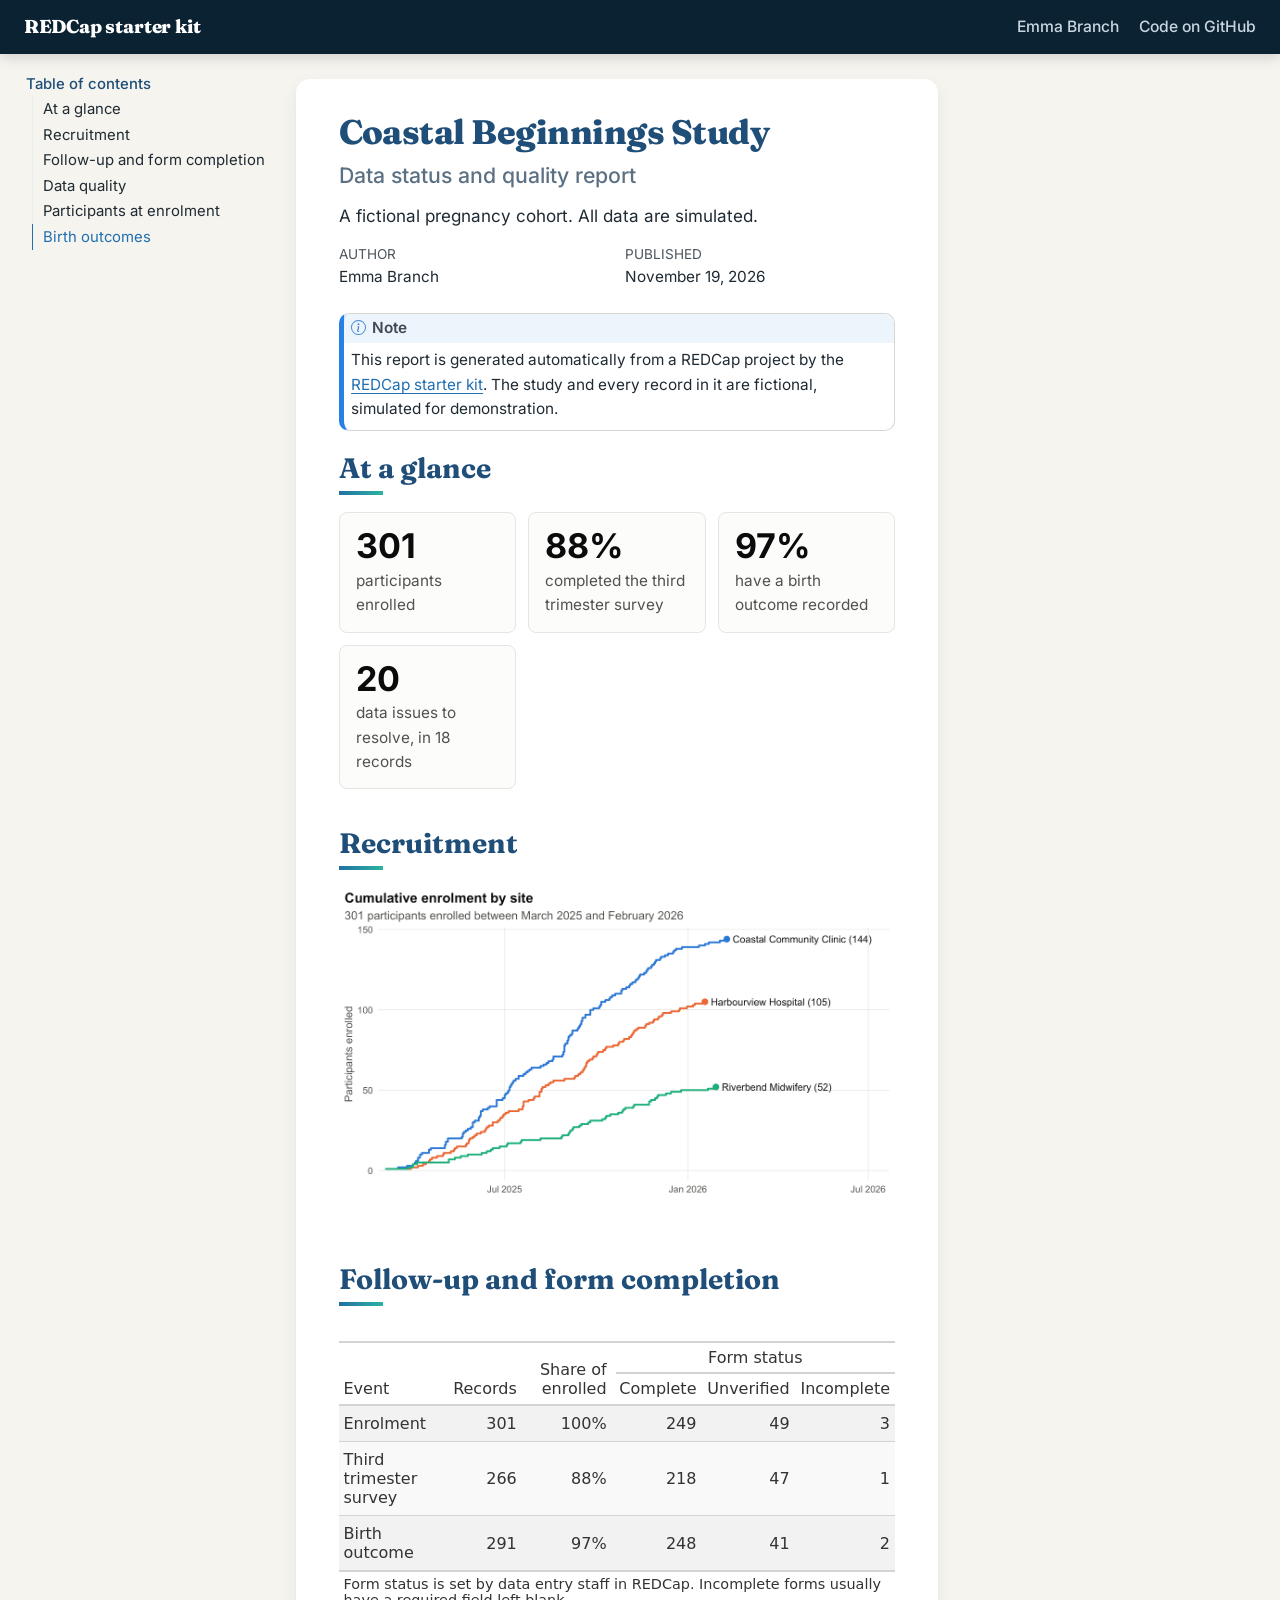
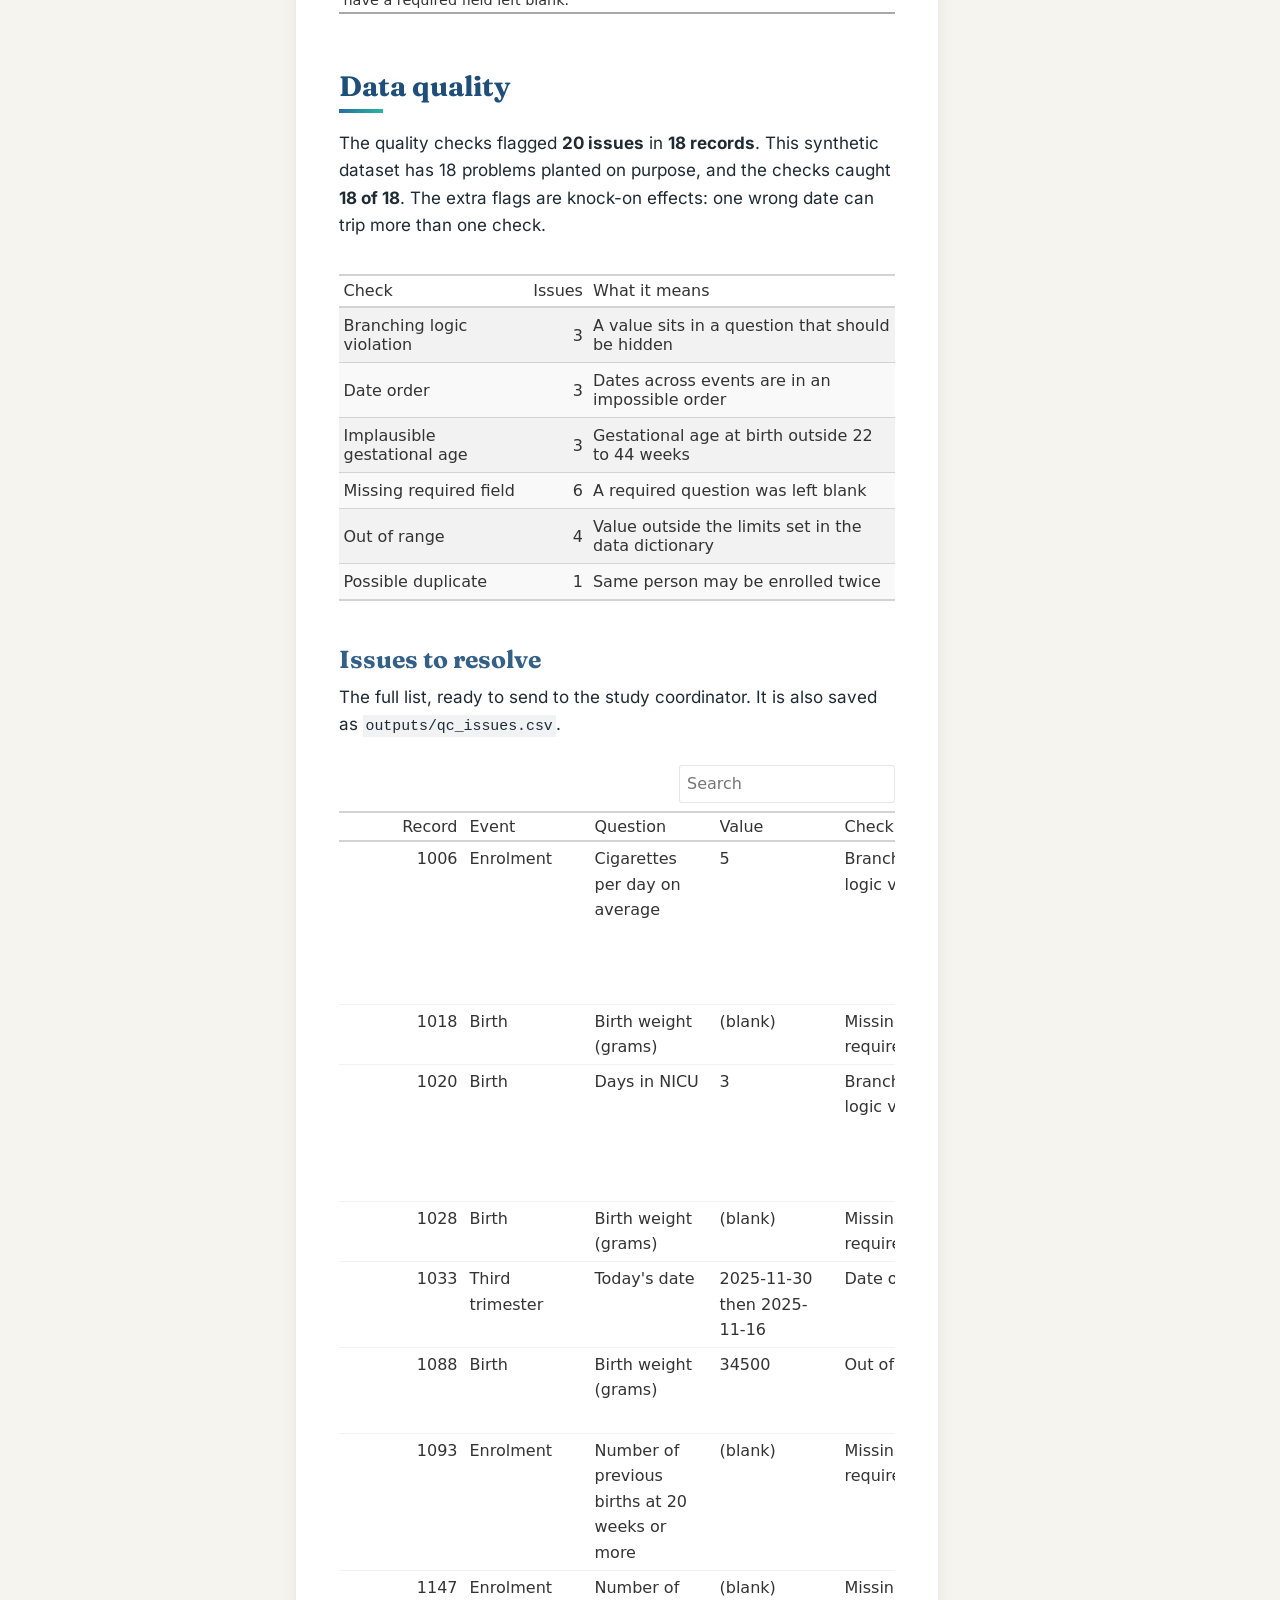
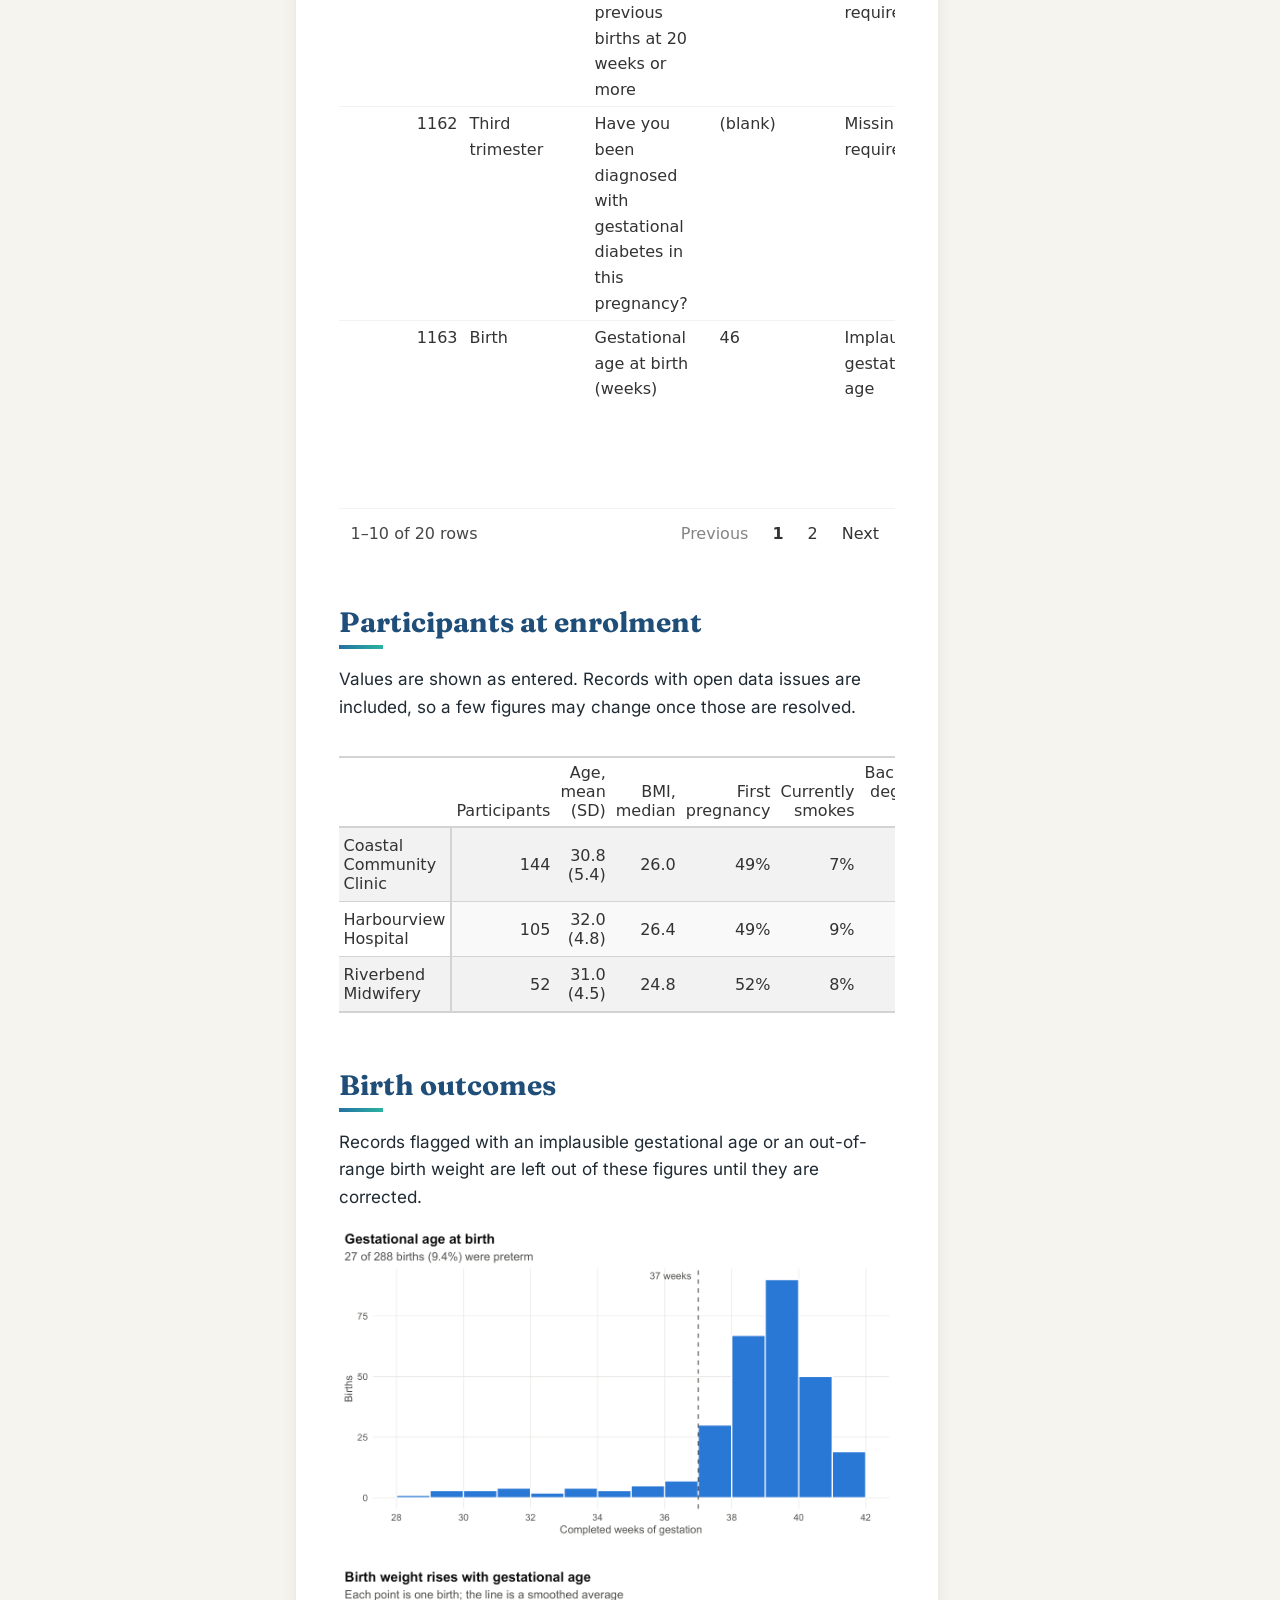
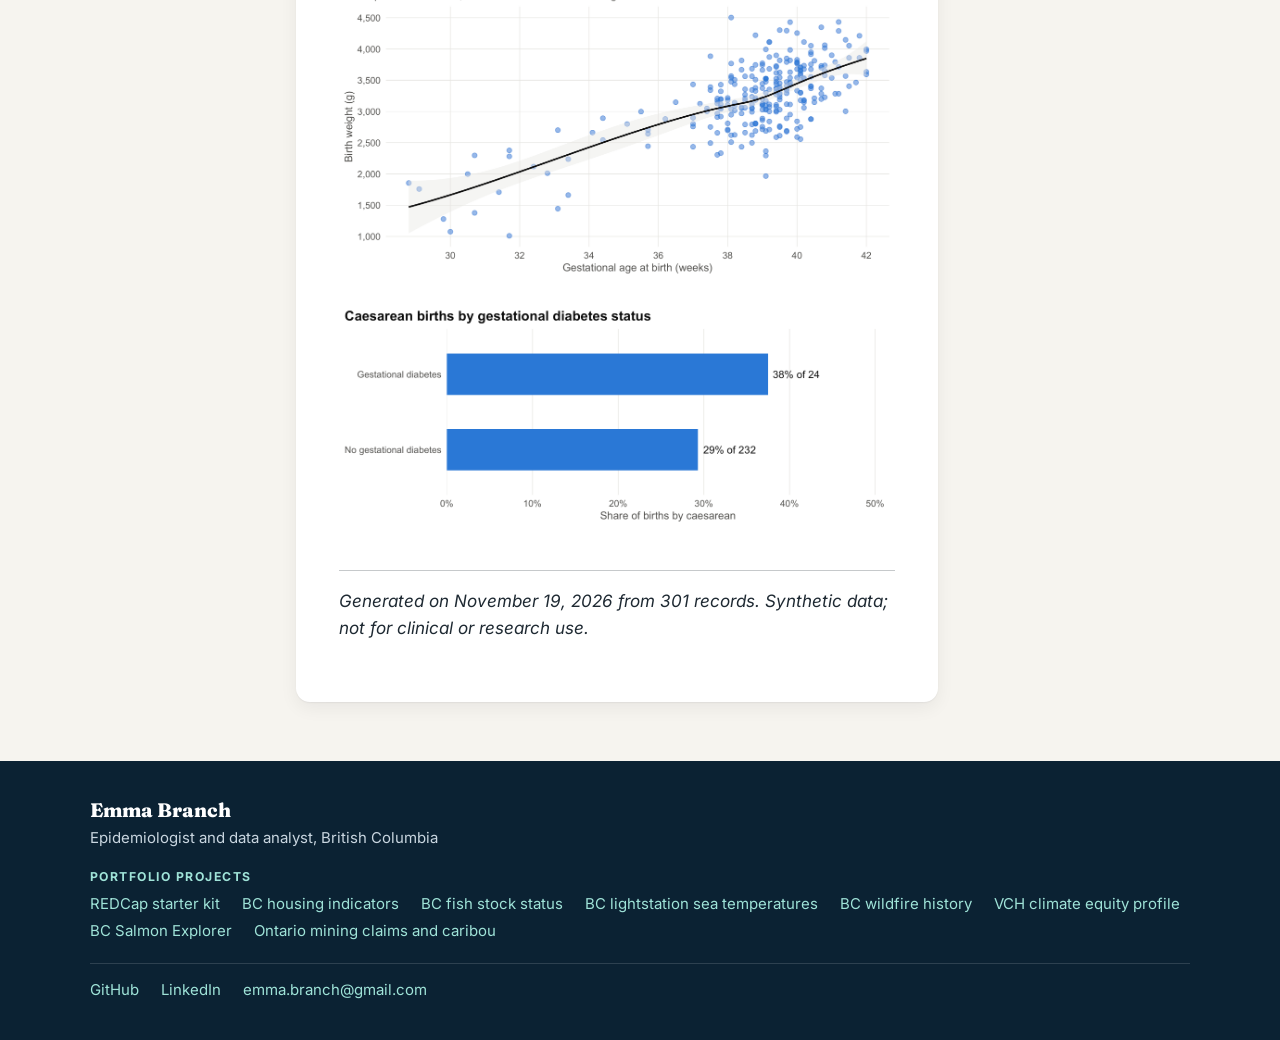
==== docs/index.html @ b95d8a48 "Apply shared portfolio brand: colours, fonts, top bar, and footer" ====
<!DOCTYPE html>
<html xmlns="http://www.w3.org/1999/xhtml" lang="en" xml:lang="en"><head>

<meta charset="utf-8">
<meta name="generator" content="quarto-1.11.9">

<meta name="viewport" content="width=device-width, initial-scale=1.0, user-scalable=yes">

<meta name="author" content="Emma Branch">
<meta name="dcterms.date" content="2026-11-19">
<meta name="description" content="A fictional pregnancy cohort. All data are simulated.">

<title>Coastal Beginnings Study</title>
<style>

span.smallcaps{font-variant: small-caps;}
div.columns{display: flex; gap: 1.5em;}
div.column{flex: auto;}
@media screen {
div.columns{gap: min(4vw, 1.5em);}
div.column{overflow-x: auto;}
}
div.hanging-indent{margin-left: 1.5em; text-indent: -1.5em;}
ul.task-list{list-style: none;}
ul.task-list li input[type="checkbox"] {
width: 0.8em;
margin: 0 0.8em 0.2em -1em;  vertical-align: middle;
}
</style>


<script>/*!
 * clipboard.js v2.0.11
 * https://clipboardjs.com/
 *
 * Licensed MIT © Zeno Rocha
 */
!function(t,e){"object"==typeof exports&&"object"==typeof module?module.exports=e():"function"==typeof define&&define.amd?define([],e):"object"==typeof exports?exports.ClipboardJS=e():t.ClipboardJS=e()}(this,function(){return n={686:function(t,e,n){"use strict";n.d(e,{default:function(){return b}});var e=n(279),i=n.n(e),e=n(370),u=n.n(e),e=n(817),r=n.n(e);function c(t){try{return document.execCommand(t)}catch(t){return}}var a=function(t){t=r()(t);return c("cut"),t};function o(t,e){var n,o,t=(n=t,o="rtl"===document.documentElement.getAttribute("dir"),(t=document.createElement("textarea")).style.fontSize="12pt",t.style.border="0",t.style.padding="0",t.style.margin="0",t.style.position="absolute",t.style[o?"right":"left"]="-9999px",o=window.pageYOffset||document.documentElement.scrollTop,t.style.top="".concat(o,"px"),t.setAttribute("readonly",""),t.value=n,t);return e.container.appendChild(t),e=r()(t),c("copy"),t.remove(),e}var f=function(t){var e=1<arguments.length&&void 0!==arguments[1]?arguments[1]:{container:document.body},n="";return"string"==typeof t?n=o(t,e):t instanceof HTMLInputElement&&!["text","search","url","tel","password"].includes(null==t?void 0:t.type)?n=o(t.value,e):(n=r()(t),c("copy")),n};function l(t){return(l="function"==typeof Symbol&&"symbol"==typeof Symbol.iterator?function(t){return typeof t}:function(t){return t&&"function"==typeof Symbol&&t.constructor===Symbol&&t!==Symbol.prototype?"symbol":typeof t})(t)}var s=function(){var t=0<arguments.length&&void 0!==arguments[0]?arguments[0]:{},e=t.action,n=void 0===e?"copy":e,o=t.container,e=t.target,t=t.text;if("copy"!==n&&"cut"!==n)throw new Error('Invalid "action" value, use either "copy" or "cut"');if(void 0!==e){if(!e||"object"!==l(e)||1!==e.nodeType)throw new Error('Invalid "target" value, use a valid Element');if("copy"===n&&e.hasAttribute("disabled"))throw new Error('Invalid "target" attribute. Please use "readonly" instead of "disabled" attribute');if("cut"===n&&(e.hasAttribute("readonly")||e.hasAttribute("disabled")))throw new Error('Invalid "target" attribute. You can\'t cut text from elements with "readonly" or "disabled" attributes')}return t?f(t,{container:o}):e?"cut"===n?a(e):f(e,{container:o}):void 0};function p(t){return(p="function"==typeof Symbol&&"symbol"==typeof Symbol.iterator?function(t){return typeof t}:function(t){return t&&"function"==typeof Symbol&&t.constructor===Symbol&&t!==Symbol.prototype?"symbol":typeof t})(t)}function d(t,e){for(var n=0;n<e.length;n++){var o=e[n];o.enumerable=o.enumerable||!1,o.configurable=!0,"value"in o&&(o.writable=!0),Object.defineProperty(t,o.key,o)}}function y(t,e){return(y=Object.setPrototypeOf||function(t,e){return t.__proto__=e,t})(t,e)}function h(n){var o=function(){if("undefined"==typeof Reflect||!Reflect.construct)return!1;if(Reflect.construct.sham)return!1;if("function"==typeof Proxy)return!0;try{return Date.prototype.toString.call(Reflect.construct(Date,[],function(){})),!0}catch(t){return!1}}();return function(){var t,e=v(n);return t=o?(t=v(this).constructor,Reflect.construct(e,arguments,t)):e.apply(this,arguments),e=this,!(t=t)||"object"!==p(t)&&"function"!=typeof t?function(t){if(void 0!==t)return t;throw new ReferenceError("this hasn't been initialised - super() hasn't been called")}(e):t}}function v(t){return(v=Object.setPrototypeOf?Object.getPrototypeOf:function(t){return t.__proto__||Object.getPrototypeOf(t)})(t)}function m(t,e){t="data-clipboard-".concat(t);if(e.hasAttribute(t))return e.getAttribute(t)}var b=function(){!function(t,e){if("function"!=typeof e&&null!==e)throw new TypeError("Super expression must either be null or a function");t.prototype=Object.create(e&&e.prototype,{constructor:{value:t,writable:!0,configurable:!0}}),e&&y(t,e)}(r,i());var t,e,n,o=h(r);function r(t,e){var n;return function(t){if(!(t instanceof r))throw new TypeError("Cannot call a class as a function")}(this),(n=o.call(this)).resolveOptions(e),n.listenClick(t),n}return t=r,n=[{key:"copy",value:function(t){var e=1<arguments.length&&void 0!==arguments[1]?arguments[1]:{container:document.body};return f(t,e)}},{key:"cut",value:function(t){return a(t)}},{key:"isSupported",value:function(){var t=0<arguments.length&&void 0!==arguments[0]?arguments[0]:["copy","cut"],t="string"==typeof t?[t]:t,e=!!document.queryCommandSupported;return t.forEach(function(t){e=e&&!!document.queryCommandSupported(t)}),e}}],(e=[{key:"resolveOptions",value:function(){var t=0<arguments.length&&void 0!==arguments[0]?arguments[0]:{};this.action="function"==typeof t.action?t.action:this.defaultAction,this.target="function"==typeof t.target?t.target:this.defaultTarget,this.text="function"==typeof t.text?t.text:this.defaultText,this.container="object"===p(t.container)?t.container:document.body}},{key:"listenClick",value:function(t){var e=this;this.listener=u()(t,"click",function(t){return e.onClick(t)})}},{key:"onClick",value:function(t){var e=t.delegateTarget||t.currentTarget,n=this.action(e)||"copy",t=s({action:n,container:this.container,target:this.target(e),text:this.text(e)});this.emit(t?"success":"error",{action:n,text:t,trigger:e,clearSelection:function(){e&&e.focus(),window.getSelection().removeAllRanges()}})}},{key:"defaultAction",value:function(t){return m("action",t)}},{key:"defaultTarget",value:function(t){t=m("target",t);if(t)return document.querySelector(t)}},{key:"defaultText",value:function(t){return m("text",t)}},{key:"destroy",value:function(){this.listener.destroy()}}])&&d(t.prototype,e),n&&d(t,n),r}()},828:function(t){var e;"undefined"==typeof Element||Element.prototype.matches||((e=Element.prototype).matches=e.matchesSelector||e.mozMatchesSelector||e.msMatchesSelector||e.oMatchesSelector||e.webkitMatchesSelector),t.exports=function(t,e){for(;t&&9!==t.nodeType;){if("function"==typeof t.matches&&t.matches(e))return t;t=t.parentNode}}},438:function(t,e,n){var u=n(828);function i(t,e,n,o,r){var i=function(e,n,t,o){return function(t){t.delegateTarget=u(t.target,n),t.delegateTarget&&o.call(e,t)}}.apply(this,arguments);return t.addEventListener(n,i,r),{destroy:function(){t.removeEventListener(n,i,r)}}}t.exports=function(t,e,n,o,r){return"function"==typeof t.addEventListener?i.apply(null,arguments):"function"==typeof n?i.bind(null,document).apply(null,arguments):("string"==typeof t&&(t=document.querySelectorAll(t)),Array.prototype.map.call(t,function(t){return i(t,e,n,o,r)}))}},879:function(t,n){n.node=function(t){return void 0!==t&&t instanceof HTMLElement&&1===t.nodeType},n.nodeList=function(t){var e=Object.prototype.toString.call(t);return void 0!==t&&("[object NodeList]"===e||"[object HTMLCollection]"===e)&&"length"in t&&(0===t.length||n.node(t[0]))},n.string=function(t){return"string"==typeof t||t instanceof String},n.fn=function(t){return"[object Function]"===Object.prototype.toString.call(t)}},370:function(t,e,n){var f=n(879),l=n(438);t.exports=function(t,e,n){if(!t&&!e&&!n)throw new Error("Missing required arguments");if(!f.string(e))throw new TypeError("Second argument must be a String");if(!f.fn(n))throw new TypeError("Third argument must be a Function");if(f.node(t))return c=e,a=n,(u=t).addEventListener(c,a),{destroy:function(){u.removeEventListener(c,a)}};if(f.nodeList(t))return o=t,r=e,i=n,Array.prototype.forEach.call(o,function(t){t.addEventListener(r,i)}),{destroy:function(){Array.prototype.forEach.call(o,function(t){t.removeEventListener(r,i)})}};if(f.string(t))return t=t,e=e,n=n,l(document.body,t,e,n);throw new TypeError("First argument must be a String, HTMLElement, HTMLCollection, or NodeList");var o,r,i,u,c,a}},817:function(t){t.exports=function(t){var e,n="SELECT"===t.nodeName?(t.focus(),t.value):"INPUT"===t.nodeName||"TEXTAREA"===t.nodeName?((e=t.hasAttribute("readonly"))||t.setAttribute("readonly",""),t.select(),t.setSelectionRange(0,t.value.length),e||t.removeAttribute("readonly"),t.value):(t.hasAttribute("contenteditable")&&t.focus(),n=window.getSelection(),(e=document.createRange()).selectNodeContents(t),n.removeAllRanges(),n.addRange(e),n.toString());return n}},279:function(t){function e(){}e.prototype={on:function(t,e,n){var o=this.e||(this.e={});return(o[t]||(o[t]=[])).push({fn:e,ctx:n}),this},once:function(t,e,n){var o=this;function r(){o.off(t,r),e.apply(n,arguments)}return r._=e,this.on(t,r,n)},emit:function(t){for(var e=[].slice.call(arguments,1),n=((this.e||(this.e={}))[t]||[]).slice(),o=0,r=n.length;o<r;o++)n[o].fn.apply(n[o].ctx,e);return this},off:function(t,e){var n=this.e||(this.e={}),o=n[t],r=[];if(o&&e)for(var i=0,u=o.length;i<u;i++)o[i].fn!==e&&o[i].fn._!==e&&r.push(o[i]);return r.length?n[t]=r:delete n[t],this}},t.exports=e,t.exports.TinyEmitter=e}},r={},o.n=function(t){var e=t&&t.__esModule?function(){return t.default}:function(){return t};return o.d(e,{a:e}),e},o.d=function(t,e){for(var n in e)o.o(e,n)&&!o.o(t,n)&&Object.defineProperty(t,n,{enumerable:!0,get:e[n]})},o.o=function(t,e){return Object.prototype.hasOwnProperty.call(t,e)},o(686).default;function o(t){if(r[t])return r[t].exports;var e=r[t]={exports:{}};return n[t](e,e.exports,o),e.exports}var n,r});</script>
<script src="[data-uri]" type="module"></script>
<script src="[data-uri]" type="module"></script>
<script src="[data-uri]" type="module"></script>
<script>/**
 * @popperjs/core v2.11.7 - MIT License
 */

!function(e,t){"object"==typeof exports&&"undefined"!=typeof module?t(exports):"function"==typeof define&&define.amd?define(["exports"],t):t((e="undefined"!=typeof globalThis?globalThis:e||self).Popper={})}(this,(function(e){"use strict";function t(e){if(null==e)return window;if("[object Window]"!==e.toString()){var t=e.ownerDocument;return t&&t.defaultView||window}return e}function n(e){return e instanceof t(e).Element||e instanceof Element}function r(e){return e instanceof t(e).HTMLElement||e instanceof HTMLElement}function o(e){return"undefined"!=typeof ShadowRoot&&(e instanceof t(e).ShadowRoot||e instanceof ShadowRoot)}var i=Math.max,a=Math.min,s=Math.round;function f(){var e=navigator.userAgentData;return null!=e&&e.brands&&Array.isArray(e.brands)?e.brands.map((function(e){return e.brand+"/"+e.version})).join(" "):navigator.userAgent}function c(){return!/^((?!chrome|android).)*safari/i.test(f())}function p(e,o,i){void 0===o&&(o=!1),void 0===i&&(i=!1);var a=e.getBoundingClientRect(),f=1,p=1;o&&r(e)&&(f=e.offsetWidth>0&&s(a.width)/e.offsetWidth||1,p=e.offsetHeight>0&&s(a.height)/e.offsetHeight||1);var u=(n(e)?t(e):window).visualViewport,l=!c()&&i,d=(a.left+(l&&u?u.offsetLeft:0))/f,h=(a.top+(l&&u?u.offsetTop:0))/p,m=a.width/f,v=a.height/p;return{width:m,height:v,top:h,right:d+m,bottom:h+v,left:d,x:d,y:h}}function u(e){var n=t(e);return{scrollLeft:n.pageXOffset,scrollTop:n.pageYOffset}}function l(e){return e?(e.nodeName||"").toLowerCase():null}function d(e){return((n(e)?e.ownerDocument:e.document)||window.document).documentElement}function h(e){return p(d(e)).left+u(e).scrollLeft}function m(e){return t(e).getComputedStyle(e)}function v(e){var t=m(e),n=t.overflow,r=t.overflowX,o=t.overflowY;return/auto|scroll|overlay|hidden/.test(n+o+r)}function y(e,n,o){void 0===o&&(o=!1);var i,a,f=r(n),c=r(n)&&function(e){var t=e.getBoundingClientRect(),n=s(t.width)/e.offsetWidth||1,r=s(t.height)/e.offsetHeight||1;return 1!==n||1!==r}(n),m=d(n),y=p(e,c,o),g={scrollLeft:0,scrollTop:0},b={x:0,y:0};return(f||!f&&!o)&&(("body"!==l(n)||v(m))&&(g=(i=n)!==t(i)&&r(i)?{scrollLeft:(a=i).scrollLeft,scrollTop:a.scrollTop}:u(i)),r(n)?((b=p(n,!0)).x+=n.clientLeft,b.y+=n.clientTop):m&&(b.x=h(m))),{x:y.left+g.scrollLeft-b.x,y:y.top+g.scrollTop-b.y,width:y.width,height:y.height}}function g(e){var t=p(e),n=e.offsetWidth,r=e.offsetHeight;return Math.abs(t.width-n)<=1&&(n=t.width),Math.abs(t.height-r)<=1&&(r=t.height),{x:e.offsetLeft,y:e.offsetTop,width:n,height:r}}function b(e){return"html"===l(e)?e:e.assignedSlot||e.parentNode||(o(e)?e.host:null)||d(e)}function x(e){return["html","body","#document"].indexOf(l(e))>=0?e.ownerDocument.body:r(e)&&v(e)?e:x(b(e))}function w(e,n){var r;void 0===n&&(n=[]);var o=x(e),i=o===(null==(r=e.ownerDocument)?void 0:r.body),a=t(o),s=i?[a].concat(a.visualViewport||[],v(o)?o:[]):o,f=n.concat(s);return i?f:f.concat(w(b(s)))}function O(e){return["table","td","th"].indexOf(l(e))>=0}function j(e){return r(e)&&"fixed"!==m(e).position?e.offsetParent:null}function E(e){for(var n=t(e),i=j(e);i&&O(i)&&"static"===m(i).position;)i=j(i);return i&&("html"===l(i)||"body"===l(i)&&"static"===m(i).position)?n:i||function(e){var t=/firefox/i.test(f());if(/Trident/i.test(f())&&r(e)&&"fixed"===m(e).position)return null;var n=b(e);for(o(n)&&(n=n.host);r(n)&&["html","body"].indexOf(l(n))<0;){var i=m(n);if("none"!==i.transform||"none"!==i.perspective||"paint"===i.contain||-1!==["transform","perspective"].indexOf(i.willChange)||t&&"filter"===i.willChange||t&&i.filter&&"none"!==i.filter)return n;n=n.parentNode}return null}(e)||n}var D="top",A="bottom",L="right",P="left",M="auto",k=[D,A,L,P],W="start",B="end",H="viewport",T="popper",R=k.reduce((function(e,t){return e.concat([t+"-"+W,t+"-"+B])}),[]),S=[].concat(k,[M]).reduce((function(e,t){return e.concat([t,t+"-"+W,t+"-"+B])}),[]),V=["beforeRead","read","afterRead","beforeMain","main","afterMain","beforeWrite","write","afterWrite"];function q(e){var t=new Map,n=new Set,r=[];function o(e){n.add(e.name),[].concat(e.requires||[],e.requiresIfExists||[]).forEach((function(e){if(!n.has(e)){var r=t.get(e);r&&o(r)}})),r.push(e)}return e.forEach((function(e){t.set(e.name,e)})),e.forEach((function(e){n.has(e.name)||o(e)})),r}function C(e){return e.split("-")[0]}function N(e,t){var n=t.getRootNode&&t.getRootNode();if(e.contains(t))return!0;if(n&&o(n)){var r=t;do{if(r&&e.isSameNode(r))return!0;r=r.parentNode||r.host}while(r)}return!1}function I(e){return Object.assign({},e,{left:e.x,top:e.y,right:e.x+e.width,bottom:e.y+e.height})}function _(e,r,o){return r===H?I(function(e,n){var r=t(e),o=d(e),i=r.visualViewport,a=o.clientWidth,s=o.clientHeight,f=0,p=0;if(i){a=i.width,s=i.height;var u=c();(u||!u&&"fixed"===n)&&(f=i.offsetLeft,p=i.offsetTop)}return{width:a,height:s,x:f+h(e),y:p}}(e,o)):n(r)?function(e,t){var n=p(e,!1,"fixed"===t);return n.top=n.top+e.clientTop,n.left=n.left+e.clientLeft,n.bottom=n.top+e.clientHeight,n.right=n.left+e.clientWidth,n.width=e.clientWidth,n.height=e.clientHeight,n.x=n.left,n.y=n.top,n}(r,o):I(function(e){var t,n=d(e),r=u(e),o=null==(t=e.ownerDocument)?void 0:t.body,a=i(n.scrollWidth,n.clientWidth,o?o.scrollWidth:0,o?o.clientWidth:0),s=i(n.scrollHeight,n.clientHeight,o?o.scrollHeight:0,o?o.clientHeight:0),f=-r.scrollLeft+h(e),c=-r.scrollTop;return"rtl"===m(o||n).direction&&(f+=i(n.clientWidth,o?o.clientWidth:0)-a),{width:a,height:s,x:f,y:c}}(d(e)))}function F(e,t,o,s){var f="clippingParents"===t?function(e){var t=w(b(e)),o=["absolute","fixed"].indexOf(m(e).position)>=0&&r(e)?E(e):e;return n(o)?t.filter((function(e){return n(e)&&N(e,o)&&"body"!==l(e)})):[]}(e):[].concat(t),c=[].concat(f,[o]),p=c[0],u=c.reduce((function(t,n){var r=_(e,n,s);return t.top=i(r.top,t.top),t.right=a(r.right,t.right),t.bottom=a(r.bottom,t.bottom),t.left=i(r.left,t.left),t}),_(e,p,s));return u.width=u.right-u.left,u.height=u.bottom-u.top,u.x=u.left,u.y=u.top,u}function U(e){return e.split("-")[1]}function z(e){return["top","bottom"].indexOf(e)>=0?"x":"y"}function X(e){var t,n=e.reference,r=e.element,o=e.placement,i=o?C(o):null,a=o?U(o):null,s=n.x+n.width/2-r.width/2,f=n.y+n.height/2-r.height/2;switch(i){case D:t={x:s,y:n.y-r.height};break;case A:t={x:s,y:n.y+n.height};break;case L:t={x:n.x+n.width,y:f};break;case P:t={x:n.x-r.width,y:f};break;default:t={x:n.x,y:n.y}}var c=i?z(i):null;if(null!=c){var p="y"===c?"height":"width";switch(a){case W:t[c]=t[c]-(n[p]/2-r[p]/2);break;case B:t[c]=t[c]+(n[p]/2-r[p]/2)}}return t}function Y(e){return Object.assign({},{top:0,right:0,bottom:0,left:0},e)}function G(e,t){return t.reduce((function(t,n){return t[n]=e,t}),{})}function J(e,t){void 0===t&&(t={});var r=t,o=r.placement,i=void 0===o?e.placement:o,a=r.strategy,s=void 0===a?e.strategy:a,f=r.boundary,c=void 0===f?"clippingParents":f,u=r.rootBoundary,l=void 0===u?H:u,h=r.elementContext,m=void 0===h?T:h,v=r.altBoundary,y=void 0!==v&&v,g=r.padding,b=void 0===g?0:g,x=Y("number"!=typeof b?b:G(b,k)),w=m===T?"reference":T,O=e.rects.popper,j=e.elements[y?w:m],E=F(n(j)?j:j.contextElement||d(e.elements.popper),c,l,s),P=p(e.elements.reference),M=X({reference:P,element:O,strategy:"absolute",placement:i}),W=I(Object.assign({},O,M)),B=m===T?W:P,R={top:E.top-B.top+x.top,bottom:B.bottom-E.bottom+x.bottom,left:E.left-B.left+x.left,right:B.right-E.right+x.right},S=e.modifiersData.offset;if(m===T&&S){var V=S[i];Object.keys(R).forEach((function(e){var t=[L,A].indexOf(e)>=0?1:-1,n=[D,A].indexOf(e)>=0?"y":"x";R[e]+=V[n]*t}))}return R}var K={placement:"bottom",modifiers:[],strategy:"absolute"};function Q(){for(var e=arguments.length,t=new Array(e),n=0;n<e;n++)t[n]=arguments[n];return!t.some((function(e){return!(e&&"function"==typeof e.getBoundingClientRect)}))}function Z(e){void 0===e&&(e={});var t=e,r=t.defaultModifiers,o=void 0===r?[]:r,i=t.defaultOptions,a=void 0===i?K:i;return function(e,t,r){void 0===r&&(r=a);var i,s,f={placement:"bottom",orderedModifiers:[],options:Object.assign({},K,a),modifiersData:{},elements:{reference:e,popper:t},attributes:{},styles:{}},c=[],p=!1,u={state:f,setOptions:function(r){var i="function"==typeof r?r(f.options):r;l(),f.options=Object.assign({},a,f.options,i),f.scrollParents={reference:n(e)?w(e):e.contextElement?w(e.contextElement):[],popper:w(t)};var s,p,d=function(e){var t=q(e);return V.reduce((function(e,n){return e.concat(t.filter((function(e){return e.phase===n})))}),[])}((s=[].concat(o,f.options.modifiers),p=s.reduce((function(e,t){var n=e[t.name];return e[t.name]=n?Object.assign({},n,t,{options:Object.assign({},n.options,t.options),data:Object.assign({},n.data,t.data)}):t,e}),{}),Object.keys(p).map((function(e){return p[e]}))));return f.orderedModifiers=d.filter((function(e){return e.enabled})),f.orderedModifiers.forEach((function(e){var t=e.name,n=e.options,r=void 0===n?{}:n,o=e.effect;if("function"==typeof o){var i=o({state:f,name:t,instance:u,options:r}),a=function(){};c.push(i||a)}})),u.update()},forceUpdate:function(){if(!p){var e=f.elements,t=e.reference,n=e.popper;if(Q(t,n)){f.rects={reference:y(t,E(n),"fixed"===f.options.strategy),popper:g(n)},f.reset=!1,f.placement=f.options.placement,f.orderedModifiers.forEach((function(e){return f.modifiersData[e.name]=Object.assign({},e.data)}));for(var r=0;r<f.orderedModifiers.length;r++)if(!0!==f.reset){var o=f.orderedModifiers[r],i=o.fn,a=o.options,s=void 0===a?{}:a,c=o.name;"function"==typeof i&&(f=i({state:f,options:s,name:c,instance:u})||f)}else f.reset=!1,r=-1}}},update:(i=function(){return new Promise((function(e){u.forceUpdate(),e(f)}))},function(){return s||(s=new Promise((function(e){Promise.resolve().then((function(){s=void 0,e(i())}))}))),s}),destroy:function(){l(),p=!0}};if(!Q(e,t))return u;function l(){c.forEach((function(e){return e()})),c=[]}return u.setOptions(r).then((function(e){!p&&r.onFirstUpdate&&r.onFirstUpdate(e)})),u}}var $={passive:!0};var ee={name:"eventListeners",enabled:!0,phase:"write",fn:function(){},effect:function(e){var n=e.state,r=e.instance,o=e.options,i=o.scroll,a=void 0===i||i,s=o.resize,f=void 0===s||s,c=t(n.elements.popper),p=[].concat(n.scrollParents.reference,n.scrollParents.popper);return a&&p.forEach((function(e){e.addEventListener("scroll",r.update,$)})),f&&c.addEventListener("resize",r.update,$),function(){a&&p.forEach((function(e){e.removeEventListener("scroll",r.update,$)})),f&&c.removeEventListener("resize",r.update,$)}},data:{}};var te={name:"popperOffsets",enabled:!0,phase:"read",fn:function(e){var t=e.state,n=e.name;t.modifiersData[n]=X({reference:t.rects.reference,element:t.rects.popper,strategy:"absolute",placement:t.placement})},data:{}},ne={top:"auto",right:"auto",bottom:"auto",left:"auto"};function re(e){var n,r=e.popper,o=e.popperRect,i=e.placement,a=e.variation,f=e.offsets,c=e.position,p=e.gpuAcceleration,u=e.adaptive,l=e.roundOffsets,h=e.isFixed,v=f.x,y=void 0===v?0:v,g=f.y,b=void 0===g?0:g,x="function"==typeof l?l({x:y,y:b}):{x:y,y:b};y=x.x,b=x.y;var w=f.hasOwnProperty("x"),O=f.hasOwnProperty("y"),j=P,M=D,k=window;if(u){var W=E(r),H="clientHeight",T="clientWidth";if(W===t(r)&&"static"!==m(W=d(r)).position&&"absolute"===c&&(H="scrollHeight",T="scrollWidth"),W=W,i===D||(i===P||i===L)&&a===B)M=A,b-=(h&&W===k&&k.visualViewport?k.visualViewport.height:W[H])-o.height,b*=p?1:-1;if(i===P||(i===D||i===A)&&a===B)j=L,y-=(h&&W===k&&k.visualViewport?k.visualViewport.width:W[T])-o.width,y*=p?1:-1}var R,S=Object.assign({position:c},u&&ne),V=!0===l?function(e,t){var n=e.x,r=e.y,o=t.devicePixelRatio||1;return{x:s(n*o)/o||0,y:s(r*o)/o||0}}({x:y,y:b},t(r)):{x:y,y:b};return y=V.x,b=V.y,p?Object.assign({},S,((R={})[M]=O?"0":"",R[j]=w?"0":"",R.transform=(k.devicePixelRatio||1)<=1?"translate("+y+"px, "+b+"px)":"translate3d("+y+"px, "+b+"px, 0)",R)):Object.assign({},S,((n={})[M]=O?b+"px":"",n[j]=w?y+"px":"",n.transform="",n))}var oe={name:"computeStyles",enabled:!0,phase:"beforeWrite",fn:function(e){var t=e.state,n=e.options,r=n.gpuAcceleration,o=void 0===r||r,i=n.adaptive,a=void 0===i||i,s=n.roundOffsets,f=void 0===s||s,c={placement:C(t.placement),variation:U(t.placement),popper:t.elements.popper,popperRect:t.rects.popper,gpuAcceleration:o,isFixed:"fixed"===t.options.strategy};null!=t.modifiersData.popperOffsets&&(t.styles.popper=Object.assign({},t.styles.popper,re(Object.assign({},c,{offsets:t.modifiersData.popperOffsets,position:t.options.strategy,adaptive:a,roundOffsets:f})))),null!=t.modifiersData.arrow&&(t.styles.arrow=Object.assign({},t.styles.arrow,re(Object.assign({},c,{offsets:t.modifiersData.arrow,position:"absolute",adaptive:!1,roundOffsets:f})))),t.attributes.popper=Object.assign({},t.attributes.popper,{"data-popper-placement":t.placement})},data:{}};var ie={name:"applyStyles",enabled:!0,phase:"write",fn:function(e){var t=e.state;Object.keys(t.elements).forEach((function(e){var n=t.styles[e]||{},o=t.attributes[e]||{},i=t.elements[e];r(i)&&l(i)&&(Object.assign(i.style,n),Object.keys(o).forEach((function(e){var t=o[e];!1===t?i.removeAttribute(e):i.setAttribute(e,!0===t?"":t)})))}))},effect:function(e){var t=e.state,n={popper:{position:t.options.strategy,left:"0",top:"0",margin:"0"},arrow:{position:"absolute"},reference:{}};return Object.assign(t.elements.popper.style,n.popper),t.styles=n,t.elements.arrow&&Object.assign(t.elements.arrow.style,n.arrow),function(){Object.keys(t.elements).forEach((function(e){var o=t.elements[e],i=t.attributes[e]||{},a=Object.keys(t.styles.hasOwnProperty(e)?t.styles[e]:n[e]).reduce((function(e,t){return e[t]="",e}),{});r(o)&&l(o)&&(Object.assign(o.style,a),Object.keys(i).forEach((function(e){o.removeAttribute(e)})))}))}},requires:["computeStyles"]};var ae={name:"offset",enabled:!0,phase:"main",requires:["popperOffsets"],fn:function(e){var t=e.state,n=e.options,r=e.name,o=n.offset,i=void 0===o?[0,0]:o,a=S.reduce((function(e,n){return e[n]=function(e,t,n){var r=C(e),o=[P,D].indexOf(r)>=0?-1:1,i="function"==typeof n?n(Object.assign({},t,{placement:e})):n,a=i[0],s=i[1];return a=a||0,s=(s||0)*o,[P,L].indexOf(r)>=0?{x:s,y:a}:{x:a,y:s}}(n,t.rects,i),e}),{}),s=a[t.placement],f=s.x,c=s.y;null!=t.modifiersData.popperOffsets&&(t.modifiersData.popperOffsets.x+=f,t.modifiersData.popperOffsets.y+=c),t.modifiersData[r]=a}},se={left:"right",right:"left",bottom:"top",top:"bottom"};function fe(e){return e.replace(/left|right|bottom|top/g,(function(e){return se[e]}))}var ce={start:"end",end:"start"};function pe(e){return e.replace(/start|end/g,(function(e){return ce[e]}))}function ue(e,t){void 0===t&&(t={});var n=t,r=n.placement,o=n.boundary,i=n.rootBoundary,a=n.padding,s=n.flipVariations,f=n.allowedAutoPlacements,c=void 0===f?S:f,p=U(r),u=p?s?R:R.filter((function(e){return U(e)===p})):k,l=u.filter((function(e){return c.indexOf(e)>=0}));0===l.length&&(l=u);var d=l.reduce((function(t,n){return t[n]=J(e,{placement:n,boundary:o,rootBoundary:i,padding:a})[C(n)],t}),{});return Object.keys(d).sort((function(e,t){return d[e]-d[t]}))}var le={name:"flip",enabled:!0,phase:"main",fn:function(e){var t=e.state,n=e.options,r=e.name;if(!t.modifiersData[r]._skip){for(var o=n.mainAxis,i=void 0===o||o,a=n.altAxis,s=void 0===a||a,f=n.fallbackPlacements,c=n.padding,p=n.boundary,u=n.rootBoundary,l=n.altBoundary,d=n.flipVariations,h=void 0===d||d,m=n.allowedAutoPlacements,v=t.options.placement,y=C(v),g=f||(y===v||!h?[fe(v)]:function(e){if(C(e)===M)return[];var t=fe(e);return[pe(e),t,pe(t)]}(v)),b=[v].concat(g).reduce((function(e,n){return e.concat(C(n)===M?ue(t,{placement:n,boundary:p,rootBoundary:u,padding:c,flipVariations:h,allowedAutoPlacements:m}):n)}),[]),x=t.rects.reference,w=t.rects.popper,O=new Map,j=!0,E=b[0],k=0;k<b.length;k++){var B=b[k],H=C(B),T=U(B)===W,R=[D,A].indexOf(H)>=0,S=R?"width":"height",V=J(t,{placement:B,boundary:p,rootBoundary:u,altBoundary:l,padding:c}),q=R?T?L:P:T?A:D;x[S]>w[S]&&(q=fe(q));var N=fe(q),I=[];if(i&&I.push(V[H]<=0),s&&I.push(V[q]<=0,V[N]<=0),I.every((function(e){return e}))){E=B,j=!1;break}O.set(B,I)}if(j)for(var _=function(e){var t=b.find((function(t){var n=O.get(t);if(n)return n.slice(0,e).every((function(e){return e}))}));if(t)return E=t,"break"},F=h?3:1;F>0;F--){if("break"===_(F))break}t.placement!==E&&(t.modifiersData[r]._skip=!0,t.placement=E,t.reset=!0)}},requiresIfExists:["offset"],data:{_skip:!1}};function de(e,t,n){return i(e,a(t,n))}var he={name:"preventOverflow",enabled:!0,phase:"main",fn:function(e){var t=e.state,n=e.options,r=e.name,o=n.mainAxis,s=void 0===o||o,f=n.altAxis,c=void 0!==f&&f,p=n.boundary,u=n.rootBoundary,l=n.altBoundary,d=n.padding,h=n.tether,m=void 0===h||h,v=n.tetherOffset,y=void 0===v?0:v,b=J(t,{boundary:p,rootBoundary:u,padding:d,altBoundary:l}),x=C(t.placement),w=U(t.placement),O=!w,j=z(x),M="x"===j?"y":"x",k=t.modifiersData.popperOffsets,B=t.rects.reference,H=t.rects.popper,T="function"==typeof y?y(Object.assign({},t.rects,{placement:t.placement})):y,R="number"==typeof T?{mainAxis:T,altAxis:T}:Object.assign({mainAxis:0,altAxis:0},T),S=t.modifiersData.offset?t.modifiersData.offset[t.placement]:null,V={x:0,y:0};if(k){if(s){var q,N="y"===j?D:P,I="y"===j?A:L,_="y"===j?"height":"width",F=k[j],X=F+b[N],Y=F-b[I],G=m?-H[_]/2:0,K=w===W?B[_]:H[_],Q=w===W?-H[_]:-B[_],Z=t.elements.arrow,$=m&&Z?g(Z):{width:0,height:0},ee=t.modifiersData["arrow#persistent"]?t.modifiersData["arrow#persistent"].padding:{top:0,right:0,bottom:0,left:0},te=ee[N],ne=ee[I],re=de(0,B[_],$[_]),oe=O?B[_]/2-G-re-te-R.mainAxis:K-re-te-R.mainAxis,ie=O?-B[_]/2+G+re+ne+R.mainAxis:Q+re+ne+R.mainAxis,ae=t.elements.arrow&&E(t.elements.arrow),se=ae?"y"===j?ae.clientTop||0:ae.clientLeft||0:0,fe=null!=(q=null==S?void 0:S[j])?q:0,ce=F+ie-fe,pe=de(m?a(X,F+oe-fe-se):X,F,m?i(Y,ce):Y);k[j]=pe,V[j]=pe-F}if(c){var ue,le="x"===j?D:P,he="x"===j?A:L,me=k[M],ve="y"===M?"height":"width",ye=me+b[le],ge=me-b[he],be=-1!==[D,P].indexOf(x),xe=null!=(ue=null==S?void 0:S[M])?ue:0,we=be?ye:me-B[ve]-H[ve]-xe+R.altAxis,Oe=be?me+B[ve]+H[ve]-xe-R.altAxis:ge,je=m&&be?function(e,t,n){var r=de(e,t,n);return r>n?n:r}(we,me,Oe):de(m?we:ye,me,m?Oe:ge);k[M]=je,V[M]=je-me}t.modifiersData[r]=V}},requiresIfExists:["offset"]};var me={name:"arrow",enabled:!0,phase:"main",fn:function(e){var t,n=e.state,r=e.name,o=e.options,i=n.elements.arrow,a=n.modifiersData.popperOffsets,s=C(n.placement),f=z(s),c=[P,L].indexOf(s)>=0?"height":"width";if(i&&a){var p=function(e,t){return Y("number"!=typeof(e="function"==typeof e?e(Object.assign({},t.rects,{placement:t.placement})):e)?e:G(e,k))}(o.padding,n),u=g(i),l="y"===f?D:P,d="y"===f?A:L,h=n.rects.reference[c]+n.rects.reference[f]-a[f]-n.rects.popper[c],m=a[f]-n.rects.reference[f],v=E(i),y=v?"y"===f?v.clientHeight||0:v.clientWidth||0:0,b=h/2-m/2,x=p[l],w=y-u[c]-p[d],O=y/2-u[c]/2+b,j=de(x,O,w),M=f;n.modifiersData[r]=((t={})[M]=j,t.centerOffset=j-O,t)}},effect:function(e){var t=e.state,n=e.options.element,r=void 0===n?"[data-popper-arrow]":n;null!=r&&("string"!=typeof r||(r=t.elements.popper.querySelector(r)))&&N(t.elements.popper,r)&&(t.elements.arrow=r)},requires:["popperOffsets"],requiresIfExists:["preventOverflow"]};function ve(e,t,n){return void 0===n&&(n={x:0,y:0}),{top:e.top-t.height-n.y,right:e.right-t.width+n.x,bottom:e.bottom-t.height+n.y,left:e.left-t.width-n.x}}function ye(e){return[D,L,A,P].some((function(t){return e[t]>=0}))}var ge={name:"hide",enabled:!0,phase:"main",requiresIfExists:["preventOverflow"],fn:function(e){var t=e.state,n=e.name,r=t.rects.reference,o=t.rects.popper,i=t.modifiersData.preventOverflow,a=J(t,{elementContext:"reference"}),s=J(t,{altBoundary:!0}),f=ve(a,r),c=ve(s,o,i),p=ye(f),u=ye(c);t.modifiersData[n]={referenceClippingOffsets:f,popperEscapeOffsets:c,isReferenceHidden:p,hasPopperEscaped:u},t.attributes.popper=Object.assign({},t.attributes.popper,{"data-popper-reference-hidden":p,"data-popper-escaped":u})}},be=Z({defaultModifiers:[ee,te,oe,ie]}),xe=[ee,te,oe,ie,ae,le,he,me,ge],we=Z({defaultModifiers:xe});e.applyStyles=ie,e.arrow=me,e.computeStyles=oe,e.createPopper=we,e.createPopperLite=be,e.defaultModifiers=xe,e.detectOverflow=J,e.eventListeners=ee,e.flip=le,e.hide=ge,e.offset=ae,e.popperGenerator=Z,e.popperOffsets=te,e.preventOverflow=he,Object.defineProperty(e,"__esModule",{value:!0})}));

</script>
<script>!function(e,t){"object"==typeof exports&&"undefined"!=typeof module?module.exports=t(require("@popperjs/core")):"function"==typeof define&&define.amd?define(["@popperjs/core"],t):(e=e||self).tippy=t(e.Popper)}(this,(function(e){"use strict";var t={passive:!0,capture:!0},n=function(){return document.body};function r(e,t,n){if(Array.isArray(e)){var r=e[t];return null==r?Array.isArray(n)?n[t]:n:r}return e}function o(e,t){var n={}.toString.call(e);return 0===n.indexOf("[object")&&n.indexOf(t+"]")>-1}function i(e,t){return"function"==typeof e?e.apply(void 0,t):e}function a(e,t){return 0===t?e:function(r){clearTimeout(n),n=setTimeout((function(){e(r)}),t)};var n}function s(e,t){var n=Object.assign({},e);return t.forEach((function(e){delete n[e]})),n}function u(e){return[].concat(e)}function c(e,t){-1===e.indexOf(t)&&e.push(t)}function p(e){return e.split("-")[0]}function f(e){return[].slice.call(e)}function l(e){return Object.keys(e).reduce((function(t,n){return void 0!==e[n]&&(t[n]=e[n]),t}),{})}function d(){return document.createElement("div")}function v(e){return["Element","Fragment"].some((function(t){return o(e,t)}))}function m(e){return o(e,"MouseEvent")}function g(e){return!(!e||!e._tippy||e._tippy.reference!==e)}function h(e){return v(e)?[e]:function(e){return o(e,"NodeList")}(e)?f(e):Array.isArray(e)?e:f(document.querySelectorAll(e))}function b(e,t){e.forEach((function(e){e&&(e.style.transitionDuration=t+"ms")}))}function y(e,t){e.forEach((function(e){e&&e.setAttribute("data-state",t)}))}function w(e){var t,n=u(e)[0];return null!=n&&null!=(t=n.ownerDocument)&&t.body?n.ownerDocument:document}function E(e,t,n){var r=t+"EventListener";["transitionend","webkitTransitionEnd"].forEach((function(t){e[r](t,n)}))}function O(e,t){for(var n=t;n;){var r;if(e.contains(n))return!0;n=null==n.getRootNode||null==(r=n.getRootNode())?void 0:r.host}return!1}var x={isTouch:!1},C=0;function T(){x.isTouch||(x.isTouch=!0,window.performance&&document.addEventListener("mousemove",A))}function A(){var e=performance.now();e-C<20&&(x.isTouch=!1,document.removeEventListener("mousemove",A)),C=e}function L(){var e=document.activeElement;if(g(e)){var t=e._tippy;e.blur&&!t.state.isVisible&&e.blur()}}var D=!!("undefined"!=typeof window&&"undefined"!=typeof document)&&!!window.msCrypto,R=Object.assign({appendTo:n,aria:{content:"auto",expanded:"auto"},delay:0,duration:[300,250],getReferenceClientRect:null,hideOnClick:!0,ignoreAttributes:!1,interactive:!1,interactiveBorder:2,interactiveDebounce:0,moveTransition:"",offset:[0,10],onAfterUpdate:function(){},onBeforeUpdate:function(){},onCreate:function(){},onDestroy:function(){},onHidden:function(){},onHide:function(){},onMount:function(){},onShow:function(){},onShown:function(){},onTrigger:function(){},onUntrigger:function(){},onClickOutside:function(){},placement:"top",plugins:[],popperOptions:{},render:null,showOnCreate:!1,touch:!0,trigger:"mouseenter focus",triggerTarget:null},{animateFill:!1,followCursor:!1,inlinePositioning:!1,sticky:!1},{allowHTML:!1,animation:"fade",arrow:!0,content:"",inertia:!1,maxWidth:350,role:"tooltip",theme:"",zIndex:9999}),k=Object.keys(R);function P(e){var t=(e.plugins||[]).reduce((function(t,n){var r,o=n.name,i=n.defaultValue;o&&(t[o]=void 0!==e[o]?e[o]:null!=(r=R[o])?r:i);return t}),{});return Object.assign({},e,t)}function j(e,t){var n=Object.assign({},t,{content:i(t.content,[e])},t.ignoreAttributes?{}:function(e,t){return(t?Object.keys(P(Object.assign({},R,{plugins:t}))):k).reduce((function(t,n){var r=(e.getAttribute("data-tippy-"+n)||"").trim();if(!r)return t;if("content"===n)t[n]=r;else try{t[n]=JSON.parse(r)}catch(e){t[n]=r}return t}),{})}(e,t.plugins));return n.aria=Object.assign({},R.aria,n.aria),n.aria={expanded:"auto"===n.aria.expanded?t.interactive:n.aria.expanded,content:"auto"===n.aria.content?t.interactive?null:"describedby":n.aria.content},n}function M(e,t){e.innerHTML=t}function V(e){var t=d();return!0===e?t.className="tippy-arrow":(t.className="tippy-svg-arrow",v(e)?t.appendChild(e):M(t,e)),t}function I(e,t){v(t.content)?(M(e,""),e.appendChild(t.content)):"function"!=typeof t.content&&(t.allowHTML?M(e,t.content):e.textContent=t.content)}function S(e){var t=e.firstElementChild,n=f(t.children);return{box:t,content:n.find((function(e){return e.classList.contains("tippy-content")})),arrow:n.find((function(e){return e.classList.contains("tippy-arrow")||e.classList.contains("tippy-svg-arrow")})),backdrop:n.find((function(e){return e.classList.contains("tippy-backdrop")}))}}function N(e){var t=d(),n=d();n.className="tippy-box",n.setAttribute("data-state","hidden"),n.setAttribute("tabindex","-1");var r=d();function o(n,r){var o=S(t),i=o.box,a=o.content,s=o.arrow;r.theme?i.setAttribute("data-theme",r.theme):i.removeAttribute("data-theme"),"string"==typeof r.animation?i.setAttribute("data-animation",r.animation):i.removeAttribute("data-animation"),r.inertia?i.setAttribute("data-inertia",""):i.removeAttribute("data-inertia"),i.style.maxWidth="number"==typeof r.maxWidth?r.maxWidth+"px":r.maxWidth,r.role?i.setAttribute("role",r.role):i.removeAttribute("role"),n.content===r.content&&n.allowHTML===r.allowHTML||I(a,e.props),r.arrow?s?n.arrow!==r.arrow&&(i.removeChild(s),i.appendChild(V(r.arrow))):i.appendChild(V(r.arrow)):s&&i.removeChild(s)}return r.className="tippy-content",r.setAttribute("data-state","hidden"),I(r,e.props),t.appendChild(n),n.appendChild(r),o(e.props,e.props),{popper:t,onUpdate:o}}N.$$tippy=!0;var B=1,H=[],U=[];function _(o,s){var v,g,h,C,T,A,L,k,M=j(o,Object.assign({},R,P(l(s)))),V=!1,I=!1,N=!1,_=!1,F=[],W=a(we,M.interactiveDebounce),X=B++,Y=(k=M.plugins).filter((function(e,t){return k.indexOf(e)===t})),$={id:X,reference:o,popper:d(),popperInstance:null,props:M,state:{isEnabled:!0,isVisible:!1,isDestroyed:!1,isMounted:!1,isShown:!1},plugins:Y,clearDelayTimeouts:function(){clearTimeout(v),clearTimeout(g),cancelAnimationFrame(h)},setProps:function(e){if($.state.isDestroyed)return;ae("onBeforeUpdate",[$,e]),be();var t=$.props,n=j(o,Object.assign({},t,l(e),{ignoreAttributes:!0}));$.props=n,he(),t.interactiveDebounce!==n.interactiveDebounce&&(ce(),W=a(we,n.interactiveDebounce));t.triggerTarget&&!n.triggerTarget?u(t.triggerTarget).forEach((function(e){e.removeAttribute("aria-expanded")})):n.triggerTarget&&o.removeAttribute("aria-expanded");ue(),ie(),J&&J(t,n);$.popperInstance&&(Ce(),Ae().forEach((function(e){requestAnimationFrame(e._tippy.popperInstance.forceUpdate)})));ae("onAfterUpdate",[$,e])},setContent:function(e){$.setProps({content:e})},show:function(){var e=$.state.isVisible,t=$.state.isDestroyed,o=!$.state.isEnabled,a=x.isTouch&&!$.props.touch,s=r($.props.duration,0,R.duration);if(e||t||o||a)return;if(te().hasAttribute("disabled"))return;if(ae("onShow",[$],!1),!1===$.props.onShow($))return;$.state.isVisible=!0,ee()&&(z.style.visibility="visible");ie(),de(),$.state.isMounted||(z.style.transition="none");if(ee()){var u=re(),p=u.box,f=u.content;b([p,f],0)}A=function(){var e;if($.state.isVisible&&!_){if(_=!0,z.offsetHeight,z.style.transition=$.props.moveTransition,ee()&&$.props.animation){var t=re(),n=t.box,r=t.content;b([n,r],s),y([n,r],"visible")}se(),ue(),c(U,$),null==(e=$.popperInstance)||e.forceUpdate(),ae("onMount",[$]),$.props.animation&&ee()&&function(e,t){me(e,t)}(s,(function(){$.state.isShown=!0,ae("onShown",[$])}))}},function(){var e,t=$.props.appendTo,r=te();e=$.props.interactive&&t===n||"parent"===t?r.parentNode:i(t,[r]);e.contains(z)||e.appendChild(z);$.state.isMounted=!0,Ce()}()},hide:function(){var e=!$.state.isVisible,t=$.state.isDestroyed,n=!$.state.isEnabled,o=r($.props.duration,1,R.duration);if(e||t||n)return;if(ae("onHide",[$],!1),!1===$.props.onHide($))return;$.state.isVisible=!1,$.state.isShown=!1,_=!1,V=!1,ee()&&(z.style.visibility="hidden");if(ce(),ve(),ie(!0),ee()){var i=re(),a=i.box,s=i.content;$.props.animation&&(b([a,s],o),y([a,s],"hidden"))}se(),ue(),$.props.animation?ee()&&function(e,t){me(e,(function(){!$.state.isVisible&&z.parentNode&&z.parentNode.contains(z)&&t()}))}(o,$.unmount):$.unmount()},hideWithInteractivity:function(e){ne().addEventListener("mousemove",W),c(H,W),W(e)},enable:function(){$.state.isEnabled=!0},disable:function(){$.hide(),$.state.isEnabled=!1},unmount:function(){$.state.isVisible&&$.hide();if(!$.state.isMounted)return;Te(),Ae().forEach((function(e){e._tippy.unmount()})),z.parentNode&&z.parentNode.removeChild(z);U=U.filter((function(e){return e!==$})),$.state.isMounted=!1,ae("onHidden",[$])},destroy:function(){if($.state.isDestroyed)return;$.clearDelayTimeouts(),$.unmount(),be(),delete o._tippy,$.state.isDestroyed=!0,ae("onDestroy",[$])}};if(!M.render)return $;var q=M.render($),z=q.popper,J=q.onUpdate;z.setAttribute("data-tippy-root",""),z.id="tippy-"+$.id,$.popper=z,o._tippy=$,z._tippy=$;var G=Y.map((function(e){return e.fn($)})),K=o.hasAttribute("aria-expanded");return he(),ue(),ie(),ae("onCreate",[$]),M.showOnCreate&&Le(),z.addEventListener("mouseenter",(function(){$.props.interactive&&$.state.isVisible&&$.clearDelayTimeouts()})),z.addEventListener("mouseleave",(function(){$.props.interactive&&$.props.trigger.indexOf("mouseenter")>=0&&ne().addEventListener("mousemove",W)})),$;function Q(){var e=$.props.touch;return Array.isArray(e)?e:[e,0]}function Z(){return"hold"===Q()[0]}function ee(){var e;return!(null==(e=$.props.render)||!e.$$tippy)}function te(){return L||o}function ne(){var e=te().parentNode;return e?w(e):document}function re(){return S(z)}function oe(e){return $.state.isMounted&&!$.state.isVisible||x.isTouch||C&&"focus"===C.type?0:r($.props.delay,e?0:1,R.delay)}function ie(e){void 0===e&&(e=!1),z.style.pointerEvents=$.props.interactive&&!e?"":"none",z.style.zIndex=""+$.props.zIndex}function ae(e,t,n){var r;(void 0===n&&(n=!0),G.forEach((function(n){n[e]&&n[e].apply(n,t)})),n)&&(r=$.props)[e].apply(r,t)}function se(){var e=$.props.aria;if(e.content){var t="aria-"+e.content,n=z.id;u($.props.triggerTarget||o).forEach((function(e){var r=e.getAttribute(t);if($.state.isVisible)e.setAttribute(t,r?r+" "+n:n);else{var o=r&&r.replace(n,"").trim();o?e.setAttribute(t,o):e.removeAttribute(t)}}))}}function ue(){!K&&$.props.aria.expanded&&u($.props.triggerTarget||o).forEach((function(e){$.props.interactive?e.setAttribute("aria-expanded",$.state.isVisible&&e===te()?"true":"false"):e.removeAttribute("aria-expanded")}))}function ce(){ne().removeEventListener("mousemove",W),H=H.filter((function(e){return e!==W}))}function pe(e){if(!x.isTouch||!N&&"mousedown"!==e.type){var t=e.composedPath&&e.composedPath()[0]||e.target;if(!$.props.interactive||!O(z,t)){if(u($.props.triggerTarget||o).some((function(e){return O(e,t)}))){if(x.isTouch)return;if($.state.isVisible&&$.props.trigger.indexOf("click")>=0)return}else ae("onClickOutside",[$,e]);!0===$.props.hideOnClick&&($.clearDelayTimeouts(),$.hide(),I=!0,setTimeout((function(){I=!1})),$.state.isMounted||ve())}}}function fe(){N=!0}function le(){N=!1}function de(){var e=ne();e.addEventListener("mousedown",pe,!0),e.addEventListener("touchend",pe,t),e.addEventListener("touchstart",le,t),e.addEventListener("touchmove",fe,t)}function ve(){var e=ne();e.removeEventListener("mousedown",pe,!0),e.removeEventListener("touchend",pe,t),e.removeEventListener("touchstart",le,t),e.removeEventListener("touchmove",fe,t)}function me(e,t){var n=re().box;function r(e){e.target===n&&(E(n,"remove",r),t())}if(0===e)return t();E(n,"remove",T),E(n,"add",r),T=r}function ge(e,t,n){void 0===n&&(n=!1),u($.props.triggerTarget||o).forEach((function(r){r.addEventListener(e,t,n),F.push({node:r,eventType:e,handler:t,options:n})}))}function he(){var e;Z()&&(ge("touchstart",ye,{passive:!0}),ge("touchend",Ee,{passive:!0})),(e=$.props.trigger,e.split(/\s+/).filter(Boolean)).forEach((function(e){if("manual"!==e)switch(ge(e,ye),e){case"mouseenter":ge("mouseleave",Ee);break;case"focus":ge(D?"focusout":"blur",Oe);break;case"focusin":ge("focusout",Oe)}}))}function be(){F.forEach((function(e){var t=e.node,n=e.eventType,r=e.handler,o=e.options;t.removeEventListener(n,r,o)})),F=[]}function ye(e){var t,n=!1;if($.state.isEnabled&&!xe(e)&&!I){var r="focus"===(null==(t=C)?void 0:t.type);C=e,L=e.currentTarget,ue(),!$.state.isVisible&&m(e)&&H.forEach((function(t){return t(e)})),"click"===e.type&&($.props.trigger.indexOf("mouseenter")<0||V)&&!1!==$.props.hideOnClick&&$.state.isVisible?n=!0:Le(e),"click"===e.type&&(V=!n),n&&!r&&De(e)}}function we(e){var t=e.target,n=te().contains(t)||z.contains(t);"mousemove"===e.type&&n||function(e,t){var n=t.clientX,r=t.clientY;return e.every((function(e){var t=e.popperRect,o=e.popperState,i=e.props.interactiveBorder,a=p(o.placement),s=o.modifiersData.offset;if(!s)return!0;var u="bottom"===a?s.top.y:0,c="top"===a?s.bottom.y:0,f="right"===a?s.left.x:0,l="left"===a?s.right.x:0,d=t.top-r+u>i,v=r-t.bottom-c>i,m=t.left-n+f>i,g=n-t.right-l>i;return d||v||m||g}))}(Ae().concat(z).map((function(e){var t,n=null==(t=e._tippy.popperInstance)?void 0:t.state;return n?{popperRect:e.getBoundingClientRect(),popperState:n,props:M}:null})).filter(Boolean),e)&&(ce(),De(e))}function Ee(e){xe(e)||$.props.trigger.indexOf("click")>=0&&V||($.props.interactive?$.hideWithInteractivity(e):De(e))}function Oe(e){$.props.trigger.indexOf("focusin")<0&&e.target!==te()||$.props.interactive&&e.relatedTarget&&z.contains(e.relatedTarget)||De(e)}function xe(e){return!!x.isTouch&&Z()!==e.type.indexOf("touch")>=0}function Ce(){Te();var t=$.props,n=t.popperOptions,r=t.placement,i=t.offset,a=t.getReferenceClientRect,s=t.moveTransition,u=ee()?S(z).arrow:null,c=a?{getBoundingClientRect:a,contextElement:a.contextElement||te()}:o,p=[{name:"offset",options:{offset:i}},{name:"preventOverflow",options:{padding:{top:2,bottom:2,left:5,right:5}}},{name:"flip",options:{padding:5}},{name:"computeStyles",options:{adaptive:!s}},{name:"$$tippy",enabled:!0,phase:"beforeWrite",requires:["computeStyles"],fn:function(e){var t=e.state;if(ee()){var n=re().box;["placement","reference-hidden","escaped"].forEach((function(e){"placement"===e?n.setAttribute("data-placement",t.placement):t.attributes.popper["data-popper-"+e]?n.setAttribute("data-"+e,""):n.removeAttribute("data-"+e)})),t.attributes.popper={}}}}];ee()&&u&&p.push({name:"arrow",options:{element:u,padding:3}}),p.push.apply(p,(null==n?void 0:n.modifiers)||[]),$.popperInstance=e.createPopper(c,z,Object.assign({},n,{placement:r,onFirstUpdate:A,modifiers:p}))}function Te(){$.popperInstance&&($.popperInstance.destroy(),$.popperInstance=null)}function Ae(){return f(z.querySelectorAll("[data-tippy-root]"))}function Le(e){$.clearDelayTimeouts(),e&&ae("onTrigger",[$,e]),de();var t=oe(!0),n=Q(),r=n[0],o=n[1];x.isTouch&&"hold"===r&&o&&(t=o),t?v=setTimeout((function(){$.show()}),t):$.show()}function De(e){if($.clearDelayTimeouts(),ae("onUntrigger",[$,e]),$.state.isVisible){if(!($.props.trigger.indexOf("mouseenter")>=0&&$.props.trigger.indexOf("click")>=0&&["mouseleave","mousemove"].indexOf(e.type)>=0&&V)){var t=oe(!1);t?g=setTimeout((function(){$.state.isVisible&&$.hide()}),t):h=requestAnimationFrame((function(){$.hide()}))}}else ve()}}function F(e,n){void 0===n&&(n={});var r=R.plugins.concat(n.plugins||[]);document.addEventListener("touchstart",T,t),window.addEventListener("blur",L);var o=Object.assign({},n,{plugins:r}),i=h(e).reduce((function(e,t){var n=t&&_(t,o);return n&&e.push(n),e}),[]);return v(e)?i[0]:i}F.defaultProps=R,F.setDefaultProps=function(e){Object.keys(e).forEach((function(t){R[t]=e[t]}))},F.currentInput=x;var W=Object.assign({},e.applyStyles,{effect:function(e){var t=e.state,n={popper:{position:t.options.strategy,left:"0",top:"0",margin:"0"},arrow:{position:"absolute"},reference:{}};Object.assign(t.elements.popper.style,n.popper),t.styles=n,t.elements.arrow&&Object.assign(t.elements.arrow.style,n.arrow)}}),X={mouseover:"mouseenter",focusin:"focus",click:"click"};var Y={name:"animateFill",defaultValue:!1,fn:function(e){var t;if(null==(t=e.props.render)||!t.$$tippy)return{};var n=S(e.popper),r=n.box,o=n.content,i=e.props.animateFill?function(){var e=d();return e.className="tippy-backdrop",y([e],"hidden"),e}():null;return{onCreate:function(){i&&(r.insertBefore(i,r.firstElementChild),r.setAttribute("data-animatefill",""),r.style.overflow="hidden",e.setProps({arrow:!1,animation:"shift-away"}))},onMount:function(){if(i){var e=r.style.transitionDuration,t=Number(e.replace("ms",""));o.style.transitionDelay=Math.round(t/10)+"ms",i.style.transitionDuration=e,y([i],"visible")}},onShow:function(){i&&(i.style.transitionDuration="0ms")},onHide:function(){i&&y([i],"hidden")}}}};var $={clientX:0,clientY:0},q=[];function z(e){var t=e.clientX,n=e.clientY;$={clientX:t,clientY:n}}var J={name:"followCursor",defaultValue:!1,fn:function(e){var t=e.reference,n=w(e.props.triggerTarget||t),r=!1,o=!1,i=!0,a=e.props;function s(){return"initial"===e.props.followCursor&&e.state.isVisible}function u(){n.addEventListener("mousemove",f)}function c(){n.removeEventListener("mousemove",f)}function p(){r=!0,e.setProps({getReferenceClientRect:null}),r=!1}function f(n){var r=!n.target||t.contains(n.target),o=e.props.followCursor,i=n.clientX,a=n.clientY,s=t.getBoundingClientRect(),u=i-s.left,c=a-s.top;!r&&e.props.interactive||e.setProps({getReferenceClientRect:function(){var e=t.getBoundingClientRect(),n=i,r=a;"initial"===o&&(n=e.left+u,r=e.top+c);var s="horizontal"===o?e.top:r,p="vertical"===o?e.right:n,f="horizontal"===o?e.bottom:r,l="vertical"===o?e.left:n;return{width:p-l,height:f-s,top:s,right:p,bottom:f,left:l}}})}function l(){e.props.followCursor&&(q.push({instance:e,doc:n}),function(e){e.addEventListener("mousemove",z)}(n))}function d(){0===(q=q.filter((function(t){return t.instance!==e}))).filter((function(e){return e.doc===n})).length&&function(e){e.removeEventListener("mousemove",z)}(n)}return{onCreate:l,onDestroy:d,onBeforeUpdate:function(){a=e.props},onAfterUpdate:function(t,n){var i=n.followCursor;r||void 0!==i&&a.followCursor!==i&&(d(),i?(l(),!e.state.isMounted||o||s()||u()):(c(),p()))},onMount:function(){e.props.followCursor&&!o&&(i&&(f($),i=!1),s()||u())},onTrigger:function(e,t){m(t)&&($={clientX:t.clientX,clientY:t.clientY}),o="focus"===t.type},onHidden:function(){e.props.followCursor&&(p(),c(),i=!0)}}}};var G={name:"inlinePositioning",defaultValue:!1,fn:function(e){var t,n=e.reference;var r=-1,o=!1,i=[],a={name:"tippyInlinePositioning",enabled:!0,phase:"afterWrite",fn:function(o){var a=o.state;e.props.inlinePositioning&&(-1!==i.indexOf(a.placement)&&(i=[]),t!==a.placement&&-1===i.indexOf(a.placement)&&(i.push(a.placement),e.setProps({getReferenceClientRect:function(){return function(e){return function(e,t,n,r){if(n.length<2||null===e)return t;if(2===n.length&&r>=0&&n[0].left>n[1].right)return n[r]||t;switch(e){case"top":case"bottom":var o=n[0],i=n[n.length-1],a="top"===e,s=o.top,u=i.bottom,c=a?o.left:i.left,p=a?o.right:i.right;return{top:s,bottom:u,left:c,right:p,width:p-c,height:u-s};case"left":case"right":var f=Math.min.apply(Math,n.map((function(e){return e.left}))),l=Math.max.apply(Math,n.map((function(e){return e.right}))),d=n.filter((function(t){return"left"===e?t.left===f:t.right===l})),v=d[0].top,m=d[d.length-1].bottom;return{top:v,bottom:m,left:f,right:l,width:l-f,height:m-v};default:return t}}(p(e),n.getBoundingClientRect(),f(n.getClientRects()),r)}(a.placement)}})),t=a.placement)}};function s(){var t;o||(t=function(e,t){var n;return{popperOptions:Object.assign({},e.popperOptions,{modifiers:[].concat(((null==(n=e.popperOptions)?void 0:n.modifiers)||[]).filter((function(e){return e.name!==t.name})),[t])})}}(e.props,a),o=!0,e.setProps(t),o=!1)}return{onCreate:s,onAfterUpdate:s,onTrigger:function(t,n){if(m(n)){var o=f(e.reference.getClientRects()),i=o.find((function(e){return e.left-2<=n.clientX&&e.right+2>=n.clientX&&e.top-2<=n.clientY&&e.bottom+2>=n.clientY})),a=o.indexOf(i);r=a>-1?a:r}},onHidden:function(){r=-1}}}};var K={name:"sticky",defaultValue:!1,fn:function(e){var t=e.reference,n=e.popper;function r(t){return!0===e.props.sticky||e.props.sticky===t}var o=null,i=null;function a(){var s=r("reference")?(e.popperInstance?e.popperInstance.state.elements.reference:t).getBoundingClientRect():null,u=r("popper")?n.getBoundingClientRect():null;(s&&Q(o,s)||u&&Q(i,u))&&e.popperInstance&&e.popperInstance.update(),o=s,i=u,e.state.isMounted&&requestAnimationFrame(a)}return{onMount:function(){e.props.sticky&&a()}}}};function Q(e,t){return!e||!t||(e.top!==t.top||e.right!==t.right||e.bottom!==t.bottom||e.left!==t.left)}return F.setDefaultProps({plugins:[Y,J,G,K],render:N}),F.createSingleton=function(e,t){var n;void 0===t&&(t={});var r,o=e,i=[],a=[],c=t.overrides,p=[],f=!1;function l(){a=o.map((function(e){return u(e.props.triggerTarget||e.reference)})).reduce((function(e,t){return e.concat(t)}),[])}function v(){i=o.map((function(e){return e.reference}))}function m(e){o.forEach((function(t){e?t.enable():t.disable()}))}function g(e){return o.map((function(t){var n=t.setProps;return t.setProps=function(o){n(o),t.reference===r&&e.setProps(o)},function(){t.setProps=n}}))}function h(e,t){var n=a.indexOf(t);if(t!==r){r=t;var s=(c||[]).concat("content").reduce((function(e,t){return e[t]=o[n].props[t],e}),{});e.setProps(Object.assign({},s,{getReferenceClientRect:"function"==typeof s.getReferenceClientRect?s.getReferenceClientRect:function(){var e;return null==(e=i[n])?void 0:e.getBoundingClientRect()}}))}}m(!1),v(),l();var b={fn:function(){return{onDestroy:function(){m(!0)},onHidden:function(){r=null},onClickOutside:function(e){e.props.showOnCreate&&!f&&(f=!0,r=null)},onShow:function(e){e.props.showOnCreate&&!f&&(f=!0,h(e,i[0]))},onTrigger:function(e,t){h(e,t.currentTarget)}}}},y=F(d(),Object.assign({},s(t,["overrides"]),{plugins:[b].concat(t.plugins||[]),triggerTarget:a,popperOptions:Object.assign({},t.popperOptions,{modifiers:[].concat((null==(n=t.popperOptions)?void 0:n.modifiers)||[],[W])})})),w=y.show;y.show=function(e){if(w(),!r&&null==e)return h(y,i[0]);if(!r||null!=e){if("number"==typeof e)return i[e]&&h(y,i[e]);if(o.indexOf(e)>=0){var t=e.reference;return h(y,t)}return i.indexOf(e)>=0?h(y,e):void 0}},y.showNext=function(){var e=i[0];if(!r)return y.show(0);var t=i.indexOf(r);y.show(i[t+1]||e)},y.showPrevious=function(){var e=i[i.length-1];if(!r)return y.show(e);var t=i.indexOf(r),n=i[t-1]||e;y.show(n)};var E=y.setProps;return y.setProps=function(e){c=e.overrides||c,E(e)},y.setInstances=function(e){m(!0),p.forEach((function(e){return e()})),o=e,m(!1),v(),l(),p=g(y),y.setProps({triggerTarget:a})},p=g(y),y},F.delegate=function(e,n){var r=[],o=[],i=!1,a=n.target,c=s(n,["target"]),p=Object.assign({},c,{trigger:"manual",touch:!1}),f=Object.assign({touch:R.touch},c,{showOnCreate:!0}),l=F(e,p);function d(e){if(e.target&&!i){var t=e.target.closest(a);if(t){var r=t.getAttribute("data-tippy-trigger")||n.trigger||R.trigger;if(!t._tippy&&!("touchstart"===e.type&&"boolean"==typeof f.touch||"touchstart"!==e.type&&r.indexOf(X[e.type])<0)){var s=F(t,f);s&&(o=o.concat(s))}}}}function v(e,t,n,o){void 0===o&&(o=!1),e.addEventListener(t,n,o),r.push({node:e,eventType:t,handler:n,options:o})}return u(l).forEach((function(e){var n=e.destroy,a=e.enable,s=e.disable;e.destroy=function(e){void 0===e&&(e=!0),e&&o.forEach((function(e){e.destroy()})),o=[],r.forEach((function(e){var t=e.node,n=e.eventType,r=e.handler,o=e.options;t.removeEventListener(n,r,o)})),r=[],n()},e.enable=function(){a(),o.forEach((function(e){return e.enable()})),i=!1},e.disable=function(){s(),o.forEach((function(e){return e.disable()})),i=!0},function(e){var n=e.reference;v(n,"touchstart",d,t),v(n,"mouseover",d),v(n,"focusin",d),v(n,"click",d)}(e)})),l},F.hideAll=function(e){var t=void 0===e?{}:e,n=t.exclude,r=t.duration;U.forEach((function(e){var t=!1;if(n&&(t=g(n)?e.reference===n:e.popper===n.popper),!t){var o=e.props.duration;e.setProps({duration:r}),e.hide(),e.state.isDestroyed||e.setProps({duration:o})}}))},F.roundArrow='<svg width="16" height="6" xmlns="http://www.w3.org/2000/svg"><path d="M0 6s1.796-.013 4.67-3.615C5.851.9 6.93.006 8 0c1.07-.006 2.148.887 3.343 2.385C14.233 6.005 16 6 16 6H0z"></svg>',F}));

</script>
<script>// @license magnet:?xt=urn:btih:d3d9a9a6595521f9666a5e94cc830dab83b65699&dn=expat.txt Expat
//
// AnchorJS - v5.0.0 - 2023-01-18
// https://www.bryanbraun.com/anchorjs/
// Copyright (c) 2023 Bryan Braun; Licensed MIT
//
// @license magnet:?xt=urn:btih:d3d9a9a6595521f9666a5e94cc830dab83b65699&dn=expat.txt Expat
!function(A,e){"use strict";"function"==typeof define&&define.amd?define([],e):"object"==typeof module&&module.exports?module.exports=e():(A.AnchorJS=e(),A.anchors=new A.AnchorJS)}(globalThis,function(){"use strict";return function(A){function u(A){A.icon=Object.prototype.hasOwnProperty.call(A,"icon")?A.icon:"",A.visible=Object.prototype.hasOwnProperty.call(A,"visible")?A.visible:"hover",A.placement=Object.prototype.hasOwnProperty.call(A,"placement")?A.placement:"right",A.ariaLabel=Object.prototype.hasOwnProperty.call(A,"ariaLabel")?A.ariaLabel:"Anchor",A.class=Object.prototype.hasOwnProperty.call(A,"class")?A.class:"",A.base=Object.prototype.hasOwnProperty.call(A,"base")?A.base:"",A.truncate=Object.prototype.hasOwnProperty.call(A,"truncate")?Math.floor(A.truncate):64,A.titleText=Object.prototype.hasOwnProperty.call(A,"titleText")?A.titleText:""}function d(A){var e;if("string"==typeof A||A instanceof String)e=[].slice.call(document.querySelectorAll(A));else{if(!(Array.isArray(A)||A instanceof NodeList))throw new TypeError("The selector provided to AnchorJS was invalid.");e=[].slice.call(A)}return e}this.options=A||{},this.elements=[],u(this.options),this.add=function(A){var e,t,o,i,n,s,a,r,l,c,h,p=[];if(u(this.options),0!==(e=d(A=A||"h2, h3, h4, h5, h6")).length){for(null===document.head.querySelector("style.anchorjs")&&((A=document.createElement("style")).className="anchorjs",A.appendChild(document.createTextNode("")),void 0===(h=document.head.querySelector('[rel="stylesheet"],style'))?document.head.appendChild(A):document.head.insertBefore(A,h),A.sheet.insertRule(".anchorjs-link{opacity:0;text-decoration:none;-webkit-font-smoothing:antialiased;-moz-osx-font-smoothing:grayscale}",A.sheet.cssRules.length),A.sheet.insertRule(":hover>.anchorjs-link,.anchorjs-link:focus{opacity:1}",A.sheet.cssRules.length),A.sheet.insertRule("[data-anchorjs-icon]::after{content:attr(data-anchorjs-icon)}",A.sheet.cssRules.length),A.sheet.insertRule('@font-face{font-family:anchorjs-icons;src:url([data-uri]) format("truetype")}',A.sheet.cssRules.length)),h=document.querySelectorAll("[id]"),t=[].map.call(h,function(A){return A.id}),i=0;i<e.length;i++)if(this.hasAnchorJSLink(e[i]))p.push(i);else{if(e[i].hasAttribute("id"))o=e[i].getAttribute("id");else if(e[i].hasAttribute("data-anchor-id"))o=e[i].getAttribute("data-anchor-id");else{for(r=a=this.urlify(e[i].textContent),s=0;n=t.indexOf(r=void 0!==n?a+"-"+s:r),s+=1,-1!==n;);n=void 0,t.push(r),e[i].setAttribute("id",r),o=r}(l=document.createElement("a")).className="anchorjs-link "+this.options.class,l.setAttribute("aria-label",this.options.ariaLabel),l.setAttribute("data-anchorjs-icon",this.options.icon),this.options.titleText&&(l.title=this.options.titleText),c=document.querySelector("base")?window.location.pathname+window.location.search:"",c=this.options.base||c,l.href=c+"#"+o,"always"===this.options.visible&&(l.style.opacity="1"),""===this.options.icon&&(l.style.font="1em/1 anchorjs-icons","left"===this.options.placement)&&(l.style.lineHeight="inherit"),"left"===this.options.placement?(l.style.position="absolute",l.style.marginLeft="-1.25em",l.style.paddingRight=".25em",l.style.paddingLeft=".25em",e[i].insertBefore(l,e[i].firstChild)):(l.style.marginLeft=".1875em",l.style.paddingRight=".1875em",l.style.paddingLeft=".1875em",e[i].appendChild(l))}for(i=0;i<p.length;i++)e.splice(p[i]-i,1);this.elements=this.elements.concat(e)}return this},this.remove=function(A){for(var e,t,o=d(A),i=0;i<o.length;i++)(t=o[i].querySelector(".anchorjs-link"))&&(-1!==(e=this.elements.indexOf(o[i]))&&this.elements.splice(e,1),o[i].removeChild(t));return this},this.removeAll=function(){this.remove(this.elements)},this.urlify=function(A){var e=document.createElement("textarea");return e.innerHTML=A,A=e.value,this.options.truncate||u(this.options),A.trim().replace(/'/gi,"").replace(/[& +$,:;=?@"#{}|^~[`%!'<>\]./()*\\\n\t\b\v\u00A0]/g,"-").replace(/-{2,}/g,"-").substring(0,this.options.truncate).replace(/^-+|-+$/gm,"").toLowerCase()},this.hasAnchorJSLink=function(A){var e=A.firstChild&&-1<(" "+A.firstChild.className+" ").indexOf(" anchorjs-link "),A=A.lastChild&&-1<(" "+A.lastChild.className+" ").indexOf(" anchorjs-link ");return e||A||!1}}});
// @license-end</script>
<style type="text/css">.tippy-box[data-animation=fade][data-state=hidden]{opacity:0}[data-tippy-root]{max-width:calc(100vw - 10px)}.tippy-box{position:relative;background-color:#333;color:#fff;border-radius:4px;font-size:14px;line-height:1.4;white-space:normal;outline:0;transition-property:transform,visibility,opacity}.tippy-box[data-placement^=top]>.tippy-arrow{bottom:0}.tippy-box[data-placement^=top]>.tippy-arrow:before{bottom:-7px;left:0;border-width:8px 8px 0;border-top-color:initial;transform-origin:center top}.tippy-box[data-placement^=bottom]>.tippy-arrow{top:0}.tippy-box[data-placement^=bottom]>.tippy-arrow:before{top:-7px;left:0;border-width:0 8px 8px;border-bottom-color:initial;transform-origin:center bottom}.tippy-box[data-placement^=left]>.tippy-arrow{right:0}.tippy-box[data-placement^=left]>.tippy-arrow:before{border-width:8px 0 8px 8px;border-left-color:initial;right:-7px;transform-origin:center left}.tippy-box[data-placement^=right]>.tippy-arrow{left:0}.tippy-box[data-placement^=right]>.tippy-arrow:before{left:-7px;border-width:8px 8px 8px 0;border-right-color:initial;transform-origin:center right}.tippy-box[data-inertia][data-state=visible]{transition-timing-function:cubic-bezier(.54,1.5,.38,1.11)}.tippy-arrow{width:16px;height:16px;color:#333}.tippy-arrow:before{content:"";position:absolute;border-color:transparent;border-style:solid}.tippy-content{position:relative;padding:5px 9px;z-index:1}</style>
<link href="data:text/css,%0A%3Aroot%20%7B%0A%2D%2Dquarto%2Dhl%2Dot%2Dcolor%3A%20%23003B4F%3B%0A%2D%2Dquarto%2Dhl%2Dat%2Dcolor%3A%20%23657422%3B%0A%2D%2Dquarto%2Dhl%2Dss%2Dcolor%3A%20%2320794D%3B%0A%2D%2Dquarto%2Dhl%2Dan%2Dcolor%3A%20%235E5E5E%3B%0A%2D%2Dquarto%2Dhl%2Dfu%2Dcolor%3A%20%234758AB%3B%0A%2D%2Dquarto%2Dhl%2Dst%2Dcolor%3A%20%2320794D%3B%0A%2D%2Dquarto%2Dhl%2Dcf%2Dcolor%3A%20%23003B4F%3B%0A%2D%2Dquarto%2Dhl%2Dop%2Dcolor%3A%20%235E5E5E%3B%0A%2D%2Dquarto%2Dhl%2Der%2Dcolor%3A%20%23AD0000%3B%0A%2D%2Dquarto%2Dhl%2Dbn%2Dcolor%3A%20%23AD0000%3B%0A%2D%2Dquarto%2Dhl%2Dal%2Dcolor%3A%20%23AD0000%3B%0A%2D%2Dquarto%2Dhl%2Dva%2Dcolor%3A%20%23111111%3B%0A%2D%2Dquarto%2Dhl%2Dbu%2Dcolor%3A%20inherit%3B%0A%2D%2Dquarto%2Dhl%2Dex%2Dcolor%3A%20inherit%3B%0A%2D%2Dquarto%2Dhl%2Dpp%2Dcolor%3A%20%23AD0000%3B%0A%2D%2Dquarto%2Dhl%2Din%2Dcolor%3A%20%235E5E5E%3B%0A%2D%2Dquarto%2Dhl%2Dvs%2Dcolor%3A%20%2320794D%3B%0A%2D%2Dquarto%2Dhl%2Dwa%2Dcolor%3A%20%235E5E5E%3B%0A%2D%2Dquarto%2Dhl%2Ddo%2Dcolor%3A%20%235E5E5E%3B%0A%2D%2Dquarto%2Dhl%2Dim%2Dcolor%3A%20%2300769E%3B%0A%2D%2Dquarto%2Dhl%2Dch%2Dcolor%3A%20%2320794D%3B%0A%2D%2Dquarto%2Dhl%2Ddt%2Dcolor%3A%20%23AD0000%3B%0A%2D%2Dquarto%2Dhl%2Dfl%2Dcolor%3A%20%23AD0000%3B%0A%2D%2Dquarto%2Dhl%2Dco%2Dcolor%3A%20%235E5E5E%3B%0A%2D%2Dquarto%2Dhl%2Dcv%2Dcolor%3A%20%235E5E5E%3B%0A%2D%2Dquarto%2Dhl%2Dcn%2Dcolor%3A%20%238f5902%3B%0A%2D%2Dquarto%2Dhl%2Dsc%2Dcolor%3A%20%235E5E5E%3B%0A%2D%2Dquarto%2Dhl%2Ddv%2Dcolor%3A%20%23AD0000%3B%0A%2D%2Dquarto%2Dhl%2Dkw%2Dcolor%3A%20%23003B4F%3B%0A%7D%0A%0A%3Aroot%20%7B%0A%2D%2Dquarto%2Dfont%2Dmonospace%3A%20SFMono%2DRegular%2C%20Menlo%2C%20Monaco%2C%20Consolas%2C%20%22Liberation%20Mono%22%2C%20%22Courier%20New%22%2C%20monospace%3B%0A%7D%0A%0Apre%20%3E%20code%2EsourceCode%20%3E%20span%20%7B%0Acolor%3A%20%23003B4F%3B%0A%7D%0Acode%2EsourceCode%20%3E%20span%20%7B%0Acolor%3A%20%23003B4F%3B%0A%7D%0Adiv%2EsourceCode%2C%0Adiv%2EsourceCode%20pre%2EsourceCode%20%7B%0Acolor%3A%20%23003B4F%3B%0A%7D%0A%0Acode%20span%20%7B%0Acolor%3A%20%23003B4F%3B%0A%7D%0A%0Acode%20span%2Eal%20%7B%0Acolor%3A%20%23AD0000%3B%0Afont%2Dstyle%3A%20inherit%3B%0A%7D%0A%0Acode%20span%2Ean%20%7B%0Acolor%3A%20%235E5E5E%3B%0Afont%2Dstyle%3A%20inherit%3B%0A%7D%0A%0Acode%20span%2Eat%20%7B%0Acolor%3A%20%23657422%3B%0Afont%2Dstyle%3A%20inherit%3B%0A%7D%0A%0Acode%20span%2Ebn%20%7B%0Acolor%3A%20%23AD0000%3B%0Afont%2Dstyle%3A%20inherit%3B%0A%7D%0A%0Acode%20span%2Ebu%20%7B%0Afont%2Dstyle%3A%20inherit%3B%0A%7D%0A%0Acode%20span%2Ecf%20%7B%0Acolor%3A%20%23003B4F%3B%0Afont%2Dweight%3A%20bold%3B%0Afont%2Dstyle%3A%20inherit%3B%0A%7D%0A%0Acode%20span%2Ech%20%7B%0Acolor%3A%20%2320794D%3B%0Afont%2Dstyle%3A%20inherit%3B%0A%7D%0A%0Acode%20span%2Ecn%20%7B%0Acolor%3A%20%238f5902%3B%0Afont%2Dstyle%3A%20inherit%3B%0A%7D%0A%0Acode%20span%2Eco%20%7B%0Acolor%3A%20%235E5E5E%3B%0Afont%2Dstyle%3A%20inherit%3B%0A%7D%0A%0Acode%20span%2Ecv%20%7B%0Acolor%3A%20%235E5E5E%3B%0Afont%2Dstyle%3A%20italic%3B%0A%7D%0A%0Acode%20span%2Edo%20%7B%0Acolor%3A%20%235E5E5E%3B%0Afont%2Dstyle%3A%20italic%3B%0A%7D%0A%0Acode%20span%2Edt%20%7B%0Acolor%3A%20%23AD0000%3B%0Afont%2Dstyle%3A%20inherit%3B%0A%7D%0A%0Acode%20span%2Edv%20%7B%0Acolor%3A%20%23AD0000%3B%0Afont%2Dstyle%3A%20inherit%3B%0A%7D%0A%0Acode%20span%2Eer%20%7B%0Acolor%3A%20%23AD0000%3B%0Afont%2Dstyle%3A%20inherit%3B%0A%7D%0A%0Acode%20span%2Eex%20%7B%0Afont%2Dstyle%3A%20inherit%3B%0A%7D%0A%0Acode%20span%2Efl%20%7B%0Acolor%3A%20%23AD0000%3B%0Afont%2Dstyle%3A%20inherit%3B%0A%7D%0A%0Acode%20span%2Efu%20%7B%0Acolor%3A%20%234758AB%3B%0Afont%2Dstyle%3A%20inherit%3B%0A%7D%0A%0Acode%20span%2Eim%20%7B%0Acolor%3A%20%2300769E%3B%0Afont%2Dstyle%3A%20inherit%3B%0A%7D%0A%0Acode%20span%2Ein%20%7B%0Acolor%3A%20%235E5E5E%3B%0Afont%2Dstyle%3A%20inherit%3B%0A%7D%0A%0Acode%20span%2Ekw%20%7B%0Acolor%3A%20%23003B4F%3B%0Afont%2Dweight%3A%20bold%3B%0Afont%2Dstyle%3A%20inherit%3B%0A%7D%0A%0Acode%20span%2Eop%20%7B%0Acolor%3A%20%235E5E5E%3B%0Afont%2Dstyle%3A%20inherit%3B%0A%7D%0A%0Acode%20span%2Eot%20%7B%0Acolor%3A%20%23003B4F%3B%0Afont%2Dstyle%3A%20inherit%3B%0A%7D%0A%0Acode%20span%2Epp%20%7B%0Acolor%3A%20%23AD0000%3B%0Afont%2Dstyle%3A%20inherit%3B%0A%7D%0A%0Acode%20span%2Esc%20%7B%0Acolor%3A%20%235E5E5E%3B%0Afont%2Dstyle%3A%20inherit%3B%0A%7D%0A%0Acode%20span%2Ess%20%7B%0Acolor%3A%20%2320794D%3B%0Afont%2Dstyle%3A%20inherit%3B%0A%7D%0A%0Acode%20span%2Est%20%7B%0Acolor%3A%20%2320794D%3B%0Afont%2Dstyle%3A%20inherit%3B%0A%7D%0A%0Acode%20span%2Eva%20%7B%0Acolor%3A%20%23111111%3B%0Afont%2Dstyle%3A%20inherit%3B%0A%7D%0A%0Acode%20span%2Evs%20%7B%0Acolor%3A%20%2320794D%3B%0Afont%2Dstyle%3A%20inherit%3B%0A%7D%0A%0Acode%20span%2Ewa%20%7B%0Acolor%3A%20%235E5E5E%3B%0Afont%2Dstyle%3A%20italic%3B%0A%7D%0A%2Eprevent%2Dinlining%20%7B%0Acontent%3A%20%22%3C%2F%22%3B%0A%7D%0A%0A" rel="stylesheet" class="quarto-color-scheme" id="quarto-text-highlighting-styles">
<link href="data:text/css,%0A%3Aroot%20%7B%0A%2D%2Dquarto%2Dhl%2Dal%2Dcolor%3A%20%23f07178%3B%0A%2D%2Dquarto%2Dhl%2Dan%2Dcolor%3A%20%23d4d0ab%3B%0A%2D%2Dquarto%2Dhl%2Dat%2Dcolor%3A%20%2300e0e0%3B%0A%2D%2Dquarto%2Dhl%2Dbn%2Dcolor%3A%20%23d4d0ab%3B%0A%2D%2Dquarto%2Dhl%2Dbu%2Dcolor%3A%20%23abe338%3B%0A%2D%2Dquarto%2Dhl%2Dch%2Dcolor%3A%20%23abe338%3B%0A%2D%2Dquarto%2Dhl%2Dco%2Dcolor%3A%20%23f8f8f2%3B%0A%2D%2Dquarto%2Dhl%2Dcv%2Dcolor%3A%20%23ffd700%3B%0A%2D%2Dquarto%2Dhl%2Dcn%2Dcolor%3A%20%23ffd700%3B%0A%2D%2Dquarto%2Dhl%2Dcf%2Dcolor%3A%20%23ffa07a%3B%0A%2D%2Dquarto%2Dhl%2Ddt%2Dcolor%3A%20%23ffa07a%3B%0A%2D%2Dquarto%2Dhl%2Ddv%2Dcolor%3A%20%23d4d0ab%3B%0A%2D%2Dquarto%2Dhl%2Ddo%2Dcolor%3A%20%23f8f8f2%3B%0A%2D%2Dquarto%2Dhl%2Der%2Dcolor%3A%20%23f07178%3B%0A%2D%2Dquarto%2Dhl%2Dex%2Dcolor%3A%20%2300e0e0%3B%0A%2D%2Dquarto%2Dhl%2Dfl%2Dcolor%3A%20%23d4d0ab%3B%0A%2D%2Dquarto%2Dhl%2Dfu%2Dcolor%3A%20%23ffa07a%3B%0A%2D%2Dquarto%2Dhl%2Dim%2Dcolor%3A%20%23abe338%3B%0A%2D%2Dquarto%2Dhl%2Din%2Dcolor%3A%20%23d4d0ab%3B%0A%2D%2Dquarto%2Dhl%2Dkw%2Dcolor%3A%20%23ffa07a%3B%0A%2D%2Dquarto%2Dhl%2Dop%2Dcolor%3A%20%23ffa07a%3B%0A%2D%2Dquarto%2Dhl%2Dot%2Dcolor%3A%20%2300e0e0%3B%0A%2D%2Dquarto%2Dhl%2Dpp%2Dcolor%3A%20%23dcc6e0%3B%0A%2D%2Dquarto%2Dhl%2Dre%2Dcolor%3A%20%2300e0e0%3B%0A%2D%2Dquarto%2Dhl%2Dsc%2Dcolor%3A%20%23abe338%3B%0A%2D%2Dquarto%2Dhl%2Dss%2Dcolor%3A%20%23abe338%3B%0A%2D%2Dquarto%2Dhl%2Dst%2Dcolor%3A%20%23abe338%3B%0A%2D%2Dquarto%2Dhl%2Dva%2Dcolor%3A%20%2300e0e0%3B%0A%2D%2Dquarto%2Dhl%2Dvs%2Dcolor%3A%20%23abe338%3B%0A%2D%2Dquarto%2Dhl%2Dwa%2Dcolor%3A%20%23dcc6e0%3B%0A%7D%0A%0A%3Aroot%20%7B%0A%2D%2Dquarto%2Dfont%2Dmonospace%3A%20SFMono%2DRegular%2C%20Menlo%2C%20Monaco%2C%20Consolas%2C%20%22Liberation%20Mono%22%2C%20%22Courier%20New%22%2C%20monospace%3B%0A%7D%0A%0Apre%20%3E%20code%2EsourceCode%20%3E%20span%20%7B%0Acolor%3A%20%23f8f8f2%3B%0A%7D%0Acode%2EsourceCode%20%3E%20span%20%7B%0Acolor%3A%20%23f8f8f2%3B%0A%7D%0Adiv%2EsourceCode%2C%0Adiv%2EsourceCode%20pre%2EsourceCode%20%7B%0Acolor%3A%20%23f8f8f2%3B%0A%7D%0A%0Acode%20span%20%7B%0Acolor%3A%20%23f8f8f2%3B%0A%7D%0A%0Acode%20span%2Eal%20%7B%0Acolor%3A%20%23f07178%3B%0A%7D%0A%0Acode%20span%2Ean%20%7B%0Acolor%3A%20%23d4d0ab%3B%0A%7D%0A%0Acode%20span%2Eat%20%7B%0Acolor%3A%20%2300e0e0%3B%0A%7D%0A%0Acode%20span%2Ebn%20%7B%0Acolor%3A%20%23d4d0ab%3B%0A%7D%0A%0Acode%20span%2Ebu%20%7B%0Acolor%3A%20%23abe338%3B%0A%7D%0A%0Acode%20span%2Ecf%20%7B%0Afont%2Dweight%3A%20bold%3B%0Acolor%3A%20%23ffa07a%3B%0A%7D%0A%0Acode%20span%2Ech%20%7B%0Acolor%3A%20%23abe338%3B%0A%7D%0A%0Acode%20span%2Ecn%20%7B%0Acolor%3A%20%23ffd700%3B%0A%7D%0A%0Acode%20span%2Eco%20%7B%0Afont%2Dstyle%3A%20italic%3B%0Acolor%3A%20%23f8f8f2%3B%0A%7D%0A%0Acode%20span%2Ecv%20%7B%0Acolor%3A%20%23ffd700%3B%0A%7D%0A%0Acode%20span%2Edo%20%7B%0Acolor%3A%20%23f8f8f2%3B%0A%7D%0A%0Acode%20span%2Edt%20%7B%0Acolor%3A%20%23ffa07a%3B%0A%7D%0A%0Acode%20span%2Edv%20%7B%0Acolor%3A%20%23d4d0ab%3B%0A%7D%0A%0Acode%20span%2Eer%20%7B%0Acolor%3A%20%23f07178%3B%0Atext%2Ddecoration%3A%20underline%3B%0A%7D%0A%0Acode%20span%2Eex%20%7B%0Afont%2Dweight%3A%20bold%3B%0Acolor%3A%20%2300e0e0%3B%0A%7D%0A%0Acode%20span%2Efl%20%7B%0Acolor%3A%20%23d4d0ab%3B%0A%7D%0A%0Acode%20span%2Efu%20%7B%0Acolor%3A%20%23ffa07a%3B%0A%7D%0A%0Acode%20span%2Eim%20%7B%0Acolor%3A%20%23abe338%3B%0A%7D%0A%0Acode%20span%2Ein%20%7B%0Acolor%3A%20%23d4d0ab%3B%0A%7D%0A%0Acode%20span%2Ekw%20%7B%0Afont%2Dweight%3A%20bold%3B%0Acolor%3A%20%23ffa07a%3B%0A%7D%0A%0Acode%20span%2Eop%20%7B%0Acolor%3A%20%23ffa07a%3B%0A%7D%0A%0Acode%20span%2Eot%20%7B%0Acolor%3A%20%2300e0e0%3B%0A%7D%0A%0Acode%20span%2Epp%20%7B%0Acolor%3A%20%23dcc6e0%3B%0A%7D%0A%0Acode%20span%2Ere%20%7B%0Abackground%2Dcolor%3A%20%23f8f8f2%3B%0Acolor%3A%20%2300e0e0%3B%0A%7D%0A%0Acode%20span%2Esc%20%7B%0Acolor%3A%20%23abe338%3B%0A%7D%0A%0Acode%20span%2Ess%20%7B%0Acolor%3A%20%23abe338%3B%0A%7D%0A%0Acode%20span%2Est%20%7B%0Acolor%3A%20%23abe338%3B%0A%7D%0A%0Acode%20span%2Eva%20%7B%0Acolor%3A%20%2300e0e0%3B%0A%7D%0A%0Acode%20span%2Evs%20%7B%0Acolor%3A%20%23abe338%3B%0A%7D%0A%0Acode%20span%2Ewa%20%7B%0Acolor%3A%20%23dcc6e0%3B%0A%7D%0A%2Eprevent%2Dinlining%20%7B%0Acontent%3A%20%22%3C%2F%22%3B%0A%7D%0A%0A" rel="stylesheet" class="quarto-color-scheme quarto-color-alternate" id="quarto-text-highlighting-styles">
<link href="data:text/css,%0A%3Aroot%20%7B%0A%2D%2Dquarto%2Dhl%2Dot%2Dcolor%3A%20%23003B4F%3B%0A%2D%2Dquarto%2Dhl%2Dat%2Dcolor%3A%20%23657422%3B%0A%2D%2Dquarto%2Dhl%2Dss%2Dcolor%3A%20%2320794D%3B%0A%2D%2Dquarto%2Dhl%2Dan%2Dcolor%3A%20%235E5E5E%3B%0A%2D%2Dquarto%2Dhl%2Dfu%2Dcolor%3A%20%234758AB%3B%0A%2D%2Dquarto%2Dhl%2Dst%2Dcolor%3A%20%2320794D%3B%0A%2D%2Dquarto%2Dhl%2Dcf%2Dcolor%3A%20%23003B4F%3B%0A%2D%2Dquarto%2Dhl%2Dop%2Dcolor%3A%20%235E5E5E%3B%0A%2D%2Dquarto%2Dhl%2Der%2Dcolor%3A%20%23AD0000%3B%0A%2D%2Dquarto%2Dhl%2Dbn%2Dcolor%3A%20%23AD0000%3B%0A%2D%2Dquarto%2Dhl%2Dal%2Dcolor%3A%20%23AD0000%3B%0A%2D%2Dquarto%2Dhl%2Dva%2Dcolor%3A%20%23111111%3B%0A%2D%2Dquarto%2Dhl%2Dbu%2Dcolor%3A%20inherit%3B%0A%2D%2Dquarto%2Dhl%2Dex%2Dcolor%3A%20inherit%3B%0A%2D%2Dquarto%2Dhl%2Dpp%2Dcolor%3A%20%23AD0000%3B%0A%2D%2Dquarto%2Dhl%2Din%2Dcolor%3A%20%235E5E5E%3B%0A%2D%2Dquarto%2Dhl%2Dvs%2Dcolor%3A%20%2320794D%3B%0A%2D%2Dquarto%2Dhl%2Dwa%2Dcolor%3A%20%235E5E5E%3B%0A%2D%2Dquarto%2Dhl%2Ddo%2Dcolor%3A%20%235E5E5E%3B%0A%2D%2Dquarto%2Dhl%2Dim%2Dcolor%3A%20%2300769E%3B%0A%2D%2Dquarto%2Dhl%2Dch%2Dcolor%3A%20%2320794D%3B%0A%2D%2Dquarto%2Dhl%2Ddt%2Dcolor%3A%20%23AD0000%3B%0A%2D%2Dquarto%2Dhl%2Dfl%2Dcolor%3A%20%23AD0000%3B%0A%2D%2Dquarto%2Dhl%2Dco%2Dcolor%3A%20%235E5E5E%3B%0A%2D%2Dquarto%2Dhl%2Dcv%2Dcolor%3A%20%235E5E5E%3B%0A%2D%2Dquarto%2Dhl%2Dcn%2Dcolor%3A%20%238f5902%3B%0A%2D%2Dquarto%2Dhl%2Dsc%2Dcolor%3A%20%235E5E5E%3B%0A%2D%2Dquarto%2Dhl%2Ddv%2Dcolor%3A%20%23AD0000%3B%0A%2D%2Dquarto%2Dhl%2Dkw%2Dcolor%3A%20%23003B4F%3B%0A%7D%0A%0A%3Aroot%20%7B%0A%2D%2Dquarto%2Dfont%2Dmonospace%3A%20SFMono%2DRegular%2C%20Menlo%2C%20Monaco%2C%20Consolas%2C%20%22Liberation%20Mono%22%2C%20%22Courier%20New%22%2C%20monospace%3B%0A%7D%0A%0Apre%20%3E%20code%2EsourceCode%20%3E%20span%20%7B%0Acolor%3A%20%23003B4F%3B%0A%7D%0Acode%2EsourceCode%20%3E%20span%20%7B%0Acolor%3A%20%23003B4F%3B%0A%7D%0Adiv%2EsourceCode%2C%0Adiv%2EsourceCode%20pre%2EsourceCode%20%7B%0Acolor%3A%20%23003B4F%3B%0A%7D%0A%0Acode%20span%20%7B%0Acolor%3A%20%23003B4F%3B%0A%7D%0A%0Acode%20span%2Eal%20%7B%0Acolor%3A%20%23AD0000%3B%0Afont%2Dstyle%3A%20inherit%3B%0A%7D%0A%0Acode%20span%2Ean%20%7B%0Acolor%3A%20%235E5E5E%3B%0Afont%2Dstyle%3A%20inherit%3B%0A%7D%0A%0Acode%20span%2Eat%20%7B%0Acolor%3A%20%23657422%3B%0Afont%2Dstyle%3A%20inherit%3B%0A%7D%0A%0Acode%20span%2Ebn%20%7B%0Acolor%3A%20%23AD0000%3B%0Afont%2Dstyle%3A%20inherit%3B%0A%7D%0A%0Acode%20span%2Ebu%20%7B%0Afont%2Dstyle%3A%20inherit%3B%0A%7D%0A%0Acode%20span%2Ecf%20%7B%0Acolor%3A%20%23003B4F%3B%0Afont%2Dweight%3A%20bold%3B%0Afont%2Dstyle%3A%20inherit%3B%0A%7D%0A%0Acode%20span%2Ech%20%7B%0Acolor%3A%20%2320794D%3B%0Afont%2Dstyle%3A%20inherit%3B%0A%7D%0A%0Acode%20span%2Ecn%20%7B%0Acolor%3A%20%238f5902%3B%0Afont%2Dstyle%3A%20inherit%3B%0A%7D%0A%0Acode%20span%2Eco%20%7B%0Acolor%3A%20%235E5E5E%3B%0Afont%2Dstyle%3A%20inherit%3B%0A%7D%0A%0Acode%20span%2Ecv%20%7B%0Acolor%3A%20%235E5E5E%3B%0Afont%2Dstyle%3A%20italic%3B%0A%7D%0A%0Acode%20span%2Edo%20%7B%0Acolor%3A%20%235E5E5E%3B%0Afont%2Dstyle%3A%20italic%3B%0A%7D%0A%0Acode%20span%2Edt%20%7B%0Acolor%3A%20%23AD0000%3B%0Afont%2Dstyle%3A%20inherit%3B%0A%7D%0A%0Acode%20span%2Edv%20%7B%0Acolor%3A%20%23AD0000%3B%0Afont%2Dstyle%3A%20inherit%3B%0A%7D%0A%0Acode%20span%2Eer%20%7B%0Acolor%3A%20%23AD0000%3B%0Afont%2Dstyle%3A%20inherit%3B%0A%7D%0A%0Acode%20span%2Eex%20%7B%0Afont%2Dstyle%3A%20inherit%3B%0A%7D%0A%0Acode%20span%2Efl%20%7B%0Acolor%3A%20%23AD0000%3B%0Afont%2Dstyle%3A%20inherit%3B%0A%7D%0A%0Acode%20span%2Efu%20%7B%0Acolor%3A%20%234758AB%3B%0Afont%2Dstyle%3A%20inherit%3B%0A%7D%0A%0Acode%20span%2Eim%20%7B%0Acolor%3A%20%2300769E%3B%0Afont%2Dstyle%3A%20inherit%3B%0A%7D%0A%0Acode%20span%2Ein%20%7B%0Acolor%3A%20%235E5E5E%3B%0Afont%2Dstyle%3A%20inherit%3B%0A%7D%0A%0Acode%20span%2Ekw%20%7B%0Acolor%3A%20%23003B4F%3B%0Afont%2Dweight%3A%20bold%3B%0Afont%2Dstyle%3A%20inherit%3B%0A%7D%0A%0Acode%20span%2Eop%20%7B%0Acolor%3A%20%235E5E5E%3B%0Afont%2Dstyle%3A%20inherit%3B%0A%7D%0A%0Acode%20span%2Eot%20%7B%0Acolor%3A%20%23003B4F%3B%0Afont%2Dstyle%3A%20inherit%3B%0A%7D%0A%0Acode%20span%2Epp%20%7B%0Acolor%3A%20%23AD0000%3B%0Afont%2Dstyle%3A%20inherit%3B%0A%7D%0A%0Acode%20span%2Esc%20%7B%0Acolor%3A%20%235E5E5E%3B%0Afont%2Dstyle%3A%20inherit%3B%0A%7D%0A%0Acode%20span%2Ess%20%7B%0Acolor%3A%20%2320794D%3B%0Afont%2Dstyle%3A%20inherit%3B%0A%7D%0A%0Acode%20span%2Est%20%7B%0Acolor%3A%20%2320794D%3B%0Afont%2Dstyle%3A%20inherit%3B%0A%7D%0A%0Acode%20span%2Eva%20%7B%0Acolor%3A%20%23111111%3B%0Afont%2Dstyle%3A%20inherit%3B%0A%7D%0A%0Acode%20span%2Evs%20%7B%0Acolor%3A%20%2320794D%3B%0Afont%2Dstyle%3A%20inherit%3B%0A%7D%0A%0Acode%20span%2Ewa%20%7B%0Acolor%3A%20%235E5E5E%3B%0Afont%2Dstyle%3A%20italic%3B%0A%7D%0A%2Eprevent%2Dinlining%20%7B%0Acontent%3A%20%22%3C%2F%22%3B%0A%7D%0A%0A" rel="stylesheet" class="quarto-color-scheme-extra" id="quarto-text-highlighting-styles">
<script>/*!
  * Bootstrap v5.3.1 (https://getbootstrap.com/)
  * Copyright 2011-2023 The Bootstrap Authors (https://github.com/twbs/bootstrap/graphs/contributors)
  * Licensed under MIT (https://github.com/twbs/bootstrap/blob/main/LICENSE)
  */
!function(t,e){"object"==typeof exports&&"undefined"!=typeof module?module.exports=e():"function"==typeof define&&define.amd?define(e):(t="undefined"!=typeof globalThis?globalThis:t||self).bootstrap=e()}(this,(function(){"use strict";const t=new Map,e={set(e,i,n){t.has(e)||t.set(e,new Map);const s=t.get(e);s.has(i)||0===s.size?s.set(i,n):console.error(`Bootstrap doesn't allow more than one instance per element. Bound instance: ${Array.from(s.keys())[0]}.`)},get:(e,i)=>t.has(e)&&t.get(e).get(i)||null,remove(e,i){if(!t.has(e))return;const n=t.get(e);n.delete(i),0===n.size&&t.delete(e)}},i="transitionend",n=t=>(t&&window.CSS&&window.CSS.escape&&(t=t.replace(/#([^\s"#']+)/g,((t,e)=>`#${CSS.escape(e)}`))),t),s=t=>{t.dispatchEvent(new Event(i))},o=t=>!(!t||"object"!=typeof t)&&(void 0!==t.jquery&&(t=t[0]),void 0!==t.nodeType),r=t=>o(t)?t.jquery?t[0]:t:"string"==typeof t&&t.length>0?document.querySelector(n(t)):null,a=t=>{if(!o(t)||0===t.getClientRects().length)return!1;const e="visible"===getComputedStyle(t).getPropertyValue("visibility"),i=t.closest("details:not([open])");if(!i)return e;if(i!==t){const e=t.closest("summary");if(e&&e.parentNode!==i)return!1;if(null===e)return!1}return e},l=t=>!t||t.nodeType!==Node.ELEMENT_NODE||!!t.classList.contains("disabled")||(void 0!==t.disabled?t.disabled:t.hasAttribute("disabled")&&"false"!==t.getAttribute("disabled")),c=t=>{if(!document.documentElement.attachShadow)return null;if("function"==typeof t.getRootNode){const e=t.getRootNode();return e instanceof ShadowRoot?e:null}return t instanceof ShadowRoot?t:t.parentNode?c(t.parentNode):null},h=()=>{},d=t=>{t.offsetHeight},u=()=>window.jQuery&&!document.body.hasAttribute("data-bs-no-jquery")?window.jQuery:null,f=[],p=()=>"rtl"===document.documentElement.dir,m=t=>{var e;e=()=>{const e=u();if(e){const i=t.NAME,n=e.fn[i];e.fn[i]=t.jQueryInterface,e.fn[i].Constructor=t,e.fn[i].noConflict=()=>(e.fn[i]=n,t.jQueryInterface)}},"loading"===document.readyState?(f.length||document.addEventListener("DOMContentLoaded",(()=>{for(const t of f)t()})),f.push(e)):e()},g=(t,e=[],i=t)=>"function"==typeof t?t(...e):i,_=(t,e,n=!0)=>{if(!n)return void g(t);const o=(t=>{if(!t)return 0;let{transitionDuration:e,transitionDelay:i}=window.getComputedStyle(t);const n=Number.parseFloat(e),s=Number.parseFloat(i);return n||s?(e=e.split(",")[0],i=i.split(",")[0],1e3*(Number.parseFloat(e)+Number.parseFloat(i))):0})(e)+5;let r=!1;const a=({target:n})=>{n===e&&(r=!0,e.removeEventListener(i,a),g(t))};e.addEventListener(i,a),setTimeout((()=>{r||s(e)}),o)},b=(t,e,i,n)=>{const s=t.length;let o=t.indexOf(e);return-1===o?!i&&n?t[s-1]:t[0]:(o+=i?1:-1,n&&(o=(o+s)%s),t[Math.max(0,Math.min(o,s-1))])},v=/[^.]*(?=\..*)\.|.*/,y=/\..*/,w=/::\d+$/,A={};let E=1;const T={mouseenter:"mouseover",mouseleave:"mouseout"},C=new Set(["click","dblclick","mouseup","mousedown","contextmenu","mousewheel","DOMMouseScroll","mouseover","mouseout","mousemove","selectstart","selectend","keydown","keypress","keyup","orientationchange","touchstart","touchmove","touchend","touchcancel","pointerdown","pointermove","pointerup","pointerleave","pointercancel","gesturestart","gesturechange","gestureend","focus","blur","change","reset","select","submit","focusin","focusout","load","unload","beforeunload","resize","move","DOMContentLoaded","readystatechange","error","abort","scroll"]);function O(t,e){return e&&`${e}::${E++}`||t.uidEvent||E++}function x(t){const e=O(t);return t.uidEvent=e,A[e]=A[e]||{},A[e]}function k(t,e,i=null){return Object.values(t).find((t=>t.callable===e&&t.delegationSelector===i))}function L(t,e,i){const n="string"==typeof e,s=n?i:e||i;let o=I(t);return C.has(o)||(o=t),[n,s,o]}function S(t,e,i,n,s){if("string"!=typeof e||!t)return;let[o,r,a]=L(e,i,n);if(e in T){const t=t=>function(e){if(!e.relatedTarget||e.relatedTarget!==e.delegateTarget&&!e.delegateTarget.contains(e.relatedTarget))return t.call(this,e)};r=t(r)}const l=x(t),c=l[a]||(l[a]={}),h=k(c,r,o?i:null);if(h)return void(h.oneOff=h.oneOff&&s);const d=O(r,e.replace(v,"")),u=o?function(t,e,i){return function n(s){const o=t.querySelectorAll(e);for(let{target:r}=s;r&&r!==this;r=r.parentNode)for(const a of o)if(a===r)return P(s,{delegateTarget:r}),n.oneOff&&N.off(t,s.type,e,i),i.apply(r,[s])}}(t,i,r):function(t,e){return function i(n){return P(n,{delegateTarget:t}),i.oneOff&&N.off(t,n.type,e),e.apply(t,[n])}}(t,r);u.delegationSelector=o?i:null,u.callable=r,u.oneOff=s,u.uidEvent=d,c[d]=u,t.addEventListener(a,u,o)}function D(t,e,i,n,s){const o=k(e[i],n,s);o&&(t.removeEventListener(i,o,Boolean(s)),delete e[i][o.uidEvent])}function $(t,e,i,n){const s=e[i]||{};for(const[o,r]of Object.entries(s))o.includes(n)&&D(t,e,i,r.callable,r.delegationSelector)}function I(t){return t=t.replace(y,""),T[t]||t}const N={on(t,e,i,n){S(t,e,i,n,!1)},one(t,e,i,n){S(t,e,i,n,!0)},off(t,e,i,n){if("string"!=typeof e||!t)return;const[s,o,r]=L(e,i,n),a=r!==e,l=x(t),c=l[r]||{},h=e.startsWith(".");if(void 0===o){if(h)for(const i of Object.keys(l))$(t,l,i,e.slice(1));for(const[i,n]of Object.entries(c)){const s=i.replace(w,"");a&&!e.includes(s)||D(t,l,r,n.callable,n.delegationSelector)}}else{if(!Object.keys(c).length)return;D(t,l,r,o,s?i:null)}},trigger(t,e,i){if("string"!=typeof e||!t)return null;const n=u();let s=null,o=!0,r=!0,a=!1;e!==I(e)&&n&&(s=n.Event(e,i),n(t).trigger(s),o=!s.isPropagationStopped(),r=!s.isImmediatePropagationStopped(),a=s.isDefaultPrevented());const l=P(new Event(e,{bubbles:o,cancelable:!0}),i);return a&&l.preventDefault(),r&&t.dispatchEvent(l),l.defaultPrevented&&s&&s.preventDefault(),l}};function P(t,e={}){for(const[i,n]of Object.entries(e))try{t[i]=n}catch(e){Object.defineProperty(t,i,{configurable:!0,get:()=>n})}return t}function M(t){if("true"===t)return!0;if("false"===t)return!1;if(t===Number(t).toString())return Number(t);if(""===t||"null"===t)return null;if("string"!=typeof t)return t;try{return JSON.parse(decodeURIComponent(t))}catch(e){return t}}function j(t){return t.replace(/[A-Z]/g,(t=>`-${t.toLowerCase()}`))}const F={setDataAttribute(t,e,i){t.setAttribute(`data-bs-${j(e)}`,i)},removeDataAttribute(t,e){t.removeAttribute(`data-bs-${j(e)}`)},getDataAttributes(t){if(!t)return{};const e={},i=Object.keys(t.dataset).filter((t=>t.startsWith("bs")&&!t.startsWith("bsConfig")));for(const n of i){let i=n.replace(/^bs/,"");i=i.charAt(0).toLowerCase()+i.slice(1,i.length),e[i]=M(t.dataset[n])}return e},getDataAttribute:(t,e)=>M(t.getAttribute(`data-bs-${j(e)}`))};class H{static get Default(){return{}}static get DefaultType(){return{}}static get NAME(){throw new Error('You have to implement the static method "NAME", for each component!')}_getConfig(t){return t=this._mergeConfigObj(t),t=this._configAfterMerge(t),this._typeCheckConfig(t),t}_configAfterMerge(t){return t}_mergeConfigObj(t,e){const i=o(e)?F.getDataAttribute(e,"config"):{};return{...this.constructor.Default,..."object"==typeof i?i:{},...o(e)?F.getDataAttributes(e):{},..."object"==typeof t?t:{}}}_typeCheckConfig(t,e=this.constructor.DefaultType){for(const[n,s]of Object.entries(e)){const e=t[n],r=o(e)?"element":null==(i=e)?`${i}`:Object.prototype.toString.call(i).match(/\s([a-z]+)/i)[1].toLowerCase();if(!new RegExp(s).test(r))throw new TypeError(`${this.constructor.NAME.toUpperCase()}: Option "${n}" provided type "${r}" but expected type "${s}".`)}var i}}class W extends H{constructor(t,i){super(),(t=r(t))&&(this._element=t,this._config=this._getConfig(i),e.set(this._element,this.constructor.DATA_KEY,this))}dispose(){e.remove(this._element,this.constructor.DATA_KEY),N.off(this._element,this.constructor.EVENT_KEY);for(const t of Object.getOwnPropertyNames(this))this[t]=null}_queueCallback(t,e,i=!0){_(t,e,i)}_getConfig(t){return t=this._mergeConfigObj(t,this._element),t=this._configAfterMerge(t),this._typeCheckConfig(t),t}static getInstance(t){return e.get(r(t),this.DATA_KEY)}static getOrCreateInstance(t,e={}){return this.getInstance(t)||new this(t,"object"==typeof e?e:null)}static get VERSION(){return"5.3.1"}static get DATA_KEY(){return`bs.${this.NAME}`}static get EVENT_KEY(){return`.${this.DATA_KEY}`}static eventName(t){return`${t}${this.EVENT_KEY}`}}const B=t=>{let e=t.getAttribute("data-bs-target");if(!e||"#"===e){let i=t.getAttribute("href");if(!i||!i.includes("#")&&!i.startsWith("."))return null;i.includes("#")&&!i.startsWith("#")&&(i=`#${i.split("#")[1]}`),e=i&&"#"!==i?i.trim():null}return n(e)},z={find:(t,e=document.documentElement)=>[].concat(...Element.prototype.querySelectorAll.call(e,t)),findOne:(t,e=document.documentElement)=>Element.prototype.querySelector.call(e,t),children:(t,e)=>[].concat(...t.children).filter((t=>t.matches(e))),parents(t,e){const i=[];let n=t.parentNode.closest(e);for(;n;)i.push(n),n=n.parentNode.closest(e);return i},prev(t,e){let i=t.previousElementSibling;for(;i;){if(i.matches(e))return[i];i=i.previousElementSibling}return[]},next(t,e){let i=t.nextElementSibling;for(;i;){if(i.matches(e))return[i];i=i.nextElementSibling}return[]},focusableChildren(t){const e=["a","button","input","textarea","select","details","[tabindex]",'[contenteditable="true"]'].map((t=>`${t}:not([tabindex^="-"])`)).join(",");return this.find(e,t).filter((t=>!l(t)&&a(t)))},getSelectorFromElement(t){const e=B(t);return e&&z.findOne(e)?e:null},getElementFromSelector(t){const e=B(t);return e?z.findOne(e):null},getMultipleElementsFromSelector(t){const e=B(t);return e?z.find(e):[]}},R=(t,e="hide")=>{const i=`click.dismiss${t.EVENT_KEY}`,n=t.NAME;N.on(document,i,`[data-bs-dismiss="${n}"]`,(function(i){if(["A","AREA"].includes(this.tagName)&&i.preventDefault(),l(this))return;const s=z.getElementFromSelector(this)||this.closest(`.${n}`);t.getOrCreateInstance(s)[e]()}))},q=".bs.alert",V=`close${q}`,K=`closed${q}`;class Q extends W{static get NAME(){return"alert"}close(){if(N.trigger(this._element,V).defaultPrevented)return;this._element.classList.remove("show");const t=this._element.classList.contains("fade");this._queueCallback((()=>this._destroyElement()),this._element,t)}_destroyElement(){this._element.remove(),N.trigger(this._element,K),this.dispose()}static jQueryInterface(t){return this.each((function(){const e=Q.getOrCreateInstance(this);if("string"==typeof t){if(void 0===e[t]||t.startsWith("_")||"constructor"===t)throw new TypeError(`No method named "${t}"`);e[t](this)}}))}}R(Q,"close"),m(Q);const X='[data-bs-toggle="button"]';class Y extends W{static get NAME(){return"button"}toggle(){this._element.setAttribute("aria-pressed",this._element.classList.toggle("active"))}static jQueryInterface(t){return this.each((function(){const e=Y.getOrCreateInstance(this);"toggle"===t&&e[t]()}))}}N.on(document,"click.bs.button.data-api",X,(t=>{t.preventDefault();const e=t.target.closest(X);Y.getOrCreateInstance(e).toggle()})),m(Y);const U=".bs.swipe",G=`touchstart${U}`,J=`touchmove${U}`,Z=`touchend${U}`,tt=`pointerdown${U}`,et=`pointerup${U}`,it={endCallback:null,leftCallback:null,rightCallback:null},nt={endCallback:"(function|null)",leftCallback:"(function|null)",rightCallback:"(function|null)"};class st extends H{constructor(t,e){super(),this._element=t,t&&st.isSupported()&&(this._config=this._getConfig(e),this._deltaX=0,this._supportPointerEvents=Boolean(window.PointerEvent),this._initEvents())}static get Default(){return it}static get DefaultType(){return nt}static get NAME(){return"swipe"}dispose(){N.off(this._element,U)}_start(t){this._supportPointerEvents?this._eventIsPointerPenTouch(t)&&(this._deltaX=t.clientX):this._deltaX=t.touches[0].clientX}_end(t){this._eventIsPointerPenTouch(t)&&(this._deltaX=t.clientX-this._deltaX),this._handleSwipe(),g(this._config.endCallback)}_move(t){this._deltaX=t.touches&&t.touches.length>1?0:t.touches[0].clientX-this._deltaX}_handleSwipe(){const t=Math.abs(this._deltaX);if(t<=40)return;const e=t/this._deltaX;this._deltaX=0,e&&g(e>0?this._config.rightCallback:this._config.leftCallback)}_initEvents(){this._supportPointerEvents?(N.on(this._element,tt,(t=>this._start(t))),N.on(this._element,et,(t=>this._end(t))),this._element.classList.add("pointer-event")):(N.on(this._element,G,(t=>this._start(t))),N.on(this._element,J,(t=>this._move(t))),N.on(this._element,Z,(t=>this._end(t))))}_eventIsPointerPenTouch(t){return this._supportPointerEvents&&("pen"===t.pointerType||"touch"===t.pointerType)}static isSupported(){return"ontouchstart"in document.documentElement||navigator.maxTouchPoints>0}}const ot=".bs.carousel",rt=".data-api",at="next",lt="prev",ct="left",ht="right",dt=`slide${ot}`,ut=`slid${ot}`,ft=`keydown${ot}`,pt=`mouseenter${ot}`,mt=`mouseleave${ot}`,gt=`dragstart${ot}`,_t=`load${ot}${rt}`,bt=`click${ot}${rt}`,vt="carousel",yt="active",wt=".active",At=".carousel-item",Et=wt+At,Tt={ArrowLeft:ht,ArrowRight:ct},Ct={interval:5e3,keyboard:!0,pause:"hover",ride:!1,touch:!0,wrap:!0},Ot={interval:"(number|boolean)",keyboard:"boolean",pause:"(string|boolean)",ride:"(boolean|string)",touch:"boolean",wrap:"boolean"};class xt extends W{constructor(t,e){super(t,e),this._interval=null,this._activeElement=null,this._isSliding=!1,this.touchTimeout=null,this._swipeHelper=null,this._indicatorsElement=z.findOne(".carousel-indicators",this._element),this._addEventListeners(),this._config.ride===vt&&this.cycle()}static get Default(){return Ct}static get DefaultType(){return Ot}static get NAME(){return"carousel"}next(){this._slide(at)}nextWhenVisible(){!document.hidden&&a(this._element)&&this.next()}prev(){this._slide(lt)}pause(){this._isSliding&&s(this._element),this._clearInterval()}cycle(){this._clearInterval(),this._updateInterval(),this._interval=setInterval((()=>this.nextWhenVisible()),this._config.interval)}_maybeEnableCycle(){this._config.ride&&(this._isSliding?N.one(this._element,ut,(()=>this.cycle())):this.cycle())}to(t){const e=this._getItems();if(t>e.length-1||t<0)return;if(this._isSliding)return void N.one(this._element,ut,(()=>this.to(t)));const i=this._getItemIndex(this._getActive());if(i===t)return;const n=t>i?at:lt;this._slide(n,e[t])}dispose(){this._swipeHelper&&this._swipeHelper.dispose(),super.dispose()}_configAfterMerge(t){return t.defaultInterval=t.interval,t}_addEventListeners(){this._config.keyboard&&N.on(this._element,ft,(t=>this._keydown(t))),"hover"===this._config.pause&&(N.on(this._element,pt,(()=>this.pause())),N.on(this._element,mt,(()=>this._maybeEnableCycle()))),this._config.touch&&st.isSupported()&&this._addTouchEventListeners()}_addTouchEventListeners(){for(const t of z.find(".carousel-item img",this._element))N.on(t,gt,(t=>t.preventDefault()));const t={leftCallback:()=>this._slide(this._directionToOrder(ct)),rightCallback:()=>this._slide(this._directionToOrder(ht)),endCallback:()=>{"hover"===this._config.pause&&(this.pause(),this.touchTimeout&&clearTimeout(this.touchTimeout),this.touchTimeout=setTimeout((()=>this._maybeEnableCycle()),500+this._config.interval))}};this._swipeHelper=new st(this._element,t)}_keydown(t){if(/input|textarea/i.test(t.target.tagName))return;const e=Tt[t.key];e&&(t.preventDefault(),this._slide(this._directionToOrder(e)))}_getItemIndex(t){return this._getItems().indexOf(t)}_setActiveIndicatorElement(t){if(!this._indicatorsElement)return;const e=z.findOne(wt,this._indicatorsElement);e.classList.remove(yt),e.removeAttribute("aria-current");const i=z.findOne(`[data-bs-slide-to="${t}"]`,this._indicatorsElement);i&&(i.classList.add(yt),i.setAttribute("aria-current","true"))}_updateInterval(){const t=this._activeElement||this._getActive();if(!t)return;const e=Number.parseInt(t.getAttribute("data-bs-interval"),10);this._config.interval=e||this._config.defaultInterval}_slide(t,e=null){if(this._isSliding)return;const i=this._getActive(),n=t===at,s=e||b(this._getItems(),i,n,this._config.wrap);if(s===i)return;const o=this._getItemIndex(s),r=e=>N.trigger(this._element,e,{relatedTarget:s,direction:this._orderToDirection(t),from:this._getItemIndex(i),to:o});if(r(dt).defaultPrevented)return;if(!i||!s)return;const a=Boolean(this._interval);this.pause(),this._isSliding=!0,this._setActiveIndicatorElement(o),this._activeElement=s;const l=n?"carousel-item-start":"carousel-item-end",c=n?"carousel-item-next":"carousel-item-prev";s.classList.add(c),d(s),i.classList.add(l),s.classList.add(l),this._queueCallback((()=>{s.classList.remove(l,c),s.classList.add(yt),i.classList.remove(yt,c,l),this._isSliding=!1,r(ut)}),i,this._isAnimated()),a&&this.cycle()}_isAnimated(){return this._element.classList.contains("slide")}_getActive(){return z.findOne(Et,this._element)}_getItems(){return z.find(At,this._element)}_clearInterval(){this._interval&&(clearInterval(this._interval),this._interval=null)}_directionToOrder(t){return p()?t===ct?lt:at:t===ct?at:lt}_orderToDirection(t){return p()?t===lt?ct:ht:t===lt?ht:ct}static jQueryInterface(t){return this.each((function(){const e=xt.getOrCreateInstance(this,t);if("number"!=typeof t){if("string"==typeof t){if(void 0===e[t]||t.startsWith("_")||"constructor"===t)throw new TypeError(`No method named "${t}"`);e[t]()}}else e.to(t)}))}}N.on(document,bt,"[data-bs-slide], [data-bs-slide-to]",(function(t){const e=z.getElementFromSelector(this);if(!e||!e.classList.contains(vt))return;t.preventDefault();const i=xt.getOrCreateInstance(e),n=this.getAttribute("data-bs-slide-to");return n?(i.to(n),void i._maybeEnableCycle()):"next"===F.getDataAttribute(this,"slide")?(i.next(),void i._maybeEnableCycle()):(i.prev(),void i._maybeEnableCycle())})),N.on(window,_t,(()=>{const t=z.find('[data-bs-ride="carousel"]');for(const e of t)xt.getOrCreateInstance(e)})),m(xt);const kt=".bs.collapse",Lt=`show${kt}`,St=`shown${kt}`,Dt=`hide${kt}`,$t=`hidden${kt}`,It=`click${kt}.data-api`,Nt="show",Pt="collapse",Mt="collapsing",jt=`:scope .${Pt} .${Pt}`,Ft='[data-bs-toggle="collapse"]',Ht={parent:null,toggle:!0},Wt={parent:"(null|element)",toggle:"boolean"};class Bt extends W{constructor(t,e){super(t,e),this._isTransitioning=!1,this._triggerArray=[];const i=z.find(Ft);for(const t of i){const e=z.getSelectorFromElement(t),i=z.find(e).filter((t=>t===this._element));null!==e&&i.length&&this._triggerArray.push(t)}this._initializeChildren(),this._config.parent||this._addAriaAndCollapsedClass(this._triggerArray,this._isShown()),this._config.toggle&&this.toggle()}static get Default(){return Ht}static get DefaultType(){return Wt}static get NAME(){return"collapse"}toggle(){this._isShown()?this.hide():this.show()}show(){if(this._isTransitioning||this._isShown())return;let t=[];if(this._config.parent&&(t=this._getFirstLevelChildren(".collapse.show, .collapse.collapsing").filter((t=>t!==this._element)).map((t=>Bt.getOrCreateInstance(t,{toggle:!1})))),t.length&&t[0]._isTransitioning)return;if(N.trigger(this._element,Lt).defaultPrevented)return;for(const e of t)e.hide();const e=this._getDimension();this._element.classList.remove(Pt),this._element.classList.add(Mt),this._element.style[e]=0,this._addAriaAndCollapsedClass(this._triggerArray,!0),this._isTransitioning=!0;const i=`scroll${e[0].toUpperCase()+e.slice(1)}`;this._queueCallback((()=>{this._isTransitioning=!1,this._element.classList.remove(Mt),this._element.classList.add(Pt,Nt),this._element.style[e]="",N.trigger(this._element,St)}),this._element,!0),this._element.style[e]=`${this._element[i]}px`}hide(){if(this._isTransitioning||!this._isShown())return;if(N.trigger(this._element,Dt).defaultPrevented)return;const t=this._getDimension();this._element.style[t]=`${this._element.getBoundingClientRect()[t]}px`,d(this._element),this._element.classList.add(Mt),this._element.classList.remove(Pt,Nt);for(const t of this._triggerArray){const e=z.getElementFromSelector(t);e&&!this._isShown(e)&&this._addAriaAndCollapsedClass([t],!1)}this._isTransitioning=!0,this._element.style[t]="",this._queueCallback((()=>{this._isTransitioning=!1,this._element.classList.remove(Mt),this._element.classList.add(Pt),N.trigger(this._element,$t)}),this._element,!0)}_isShown(t=this._element){return t.classList.contains(Nt)}_configAfterMerge(t){return t.toggle=Boolean(t.toggle),t.parent=r(t.parent),t}_getDimension(){return this._element.classList.contains("collapse-horizontal")?"width":"height"}_initializeChildren(){if(!this._config.parent)return;const t=this._getFirstLevelChildren(Ft);for(const e of t){const t=z.getElementFromSelector(e);t&&this._addAriaAndCollapsedClass([e],this._isShown(t))}}_getFirstLevelChildren(t){const e=z.find(jt,this._config.parent);return z.find(t,this._config.parent).filter((t=>!e.includes(t)))}_addAriaAndCollapsedClass(t,e){if(t.length)for(const i of t)i.classList.toggle("collapsed",!e),i.setAttribute("aria-expanded",e)}static jQueryInterface(t){const e={};return"string"==typeof t&&/show|hide/.test(t)&&(e.toggle=!1),this.each((function(){const i=Bt.getOrCreateInstance(this,e);if("string"==typeof t){if(void 0===i[t])throw new TypeError(`No method named "${t}"`);i[t]()}}))}}N.on(document,It,Ft,(function(t){("A"===t.target.tagName||t.delegateTarget&&"A"===t.delegateTarget.tagName)&&t.preventDefault();for(const t of z.getMultipleElementsFromSelector(this))Bt.getOrCreateInstance(t,{toggle:!1}).toggle()})),m(Bt);var zt="top",Rt="bottom",qt="right",Vt="left",Kt="auto",Qt=[zt,Rt,qt,Vt],Xt="start",Yt="end",Ut="clippingParents",Gt="viewport",Jt="popper",Zt="reference",te=Qt.reduce((function(t,e){return t.concat([e+"-"+Xt,e+"-"+Yt])}),[]),ee=[].concat(Qt,[Kt]).reduce((function(t,e){return t.concat([e,e+"-"+Xt,e+"-"+Yt])}),[]),ie="beforeRead",ne="read",se="afterRead",oe="beforeMain",re="main",ae="afterMain",le="beforeWrite",ce="write",he="afterWrite",de=[ie,ne,se,oe,re,ae,le,ce,he];function ue(t){return t?(t.nodeName||"").toLowerCase():null}function fe(t){if(null==t)return window;if("[object Window]"!==t.toString()){var e=t.ownerDocument;return e&&e.defaultView||window}return t}function pe(t){return t instanceof fe(t).Element||t instanceof Element}function me(t){return t instanceof fe(t).HTMLElement||t instanceof HTMLElement}function ge(t){return"undefined"!=typeof ShadowRoot&&(t instanceof fe(t).ShadowRoot||t instanceof ShadowRoot)}const _e={name:"applyStyles",enabled:!0,phase:"write",fn:function(t){var e=t.state;Object.keys(e.elements).forEach((function(t){var i=e.styles[t]||{},n=e.attributes[t]||{},s=e.elements[t];me(s)&&ue(s)&&(Object.assign(s.style,i),Object.keys(n).forEach((function(t){var e=n[t];!1===e?s.removeAttribute(t):s.setAttribute(t,!0===e?"":e)})))}))},effect:function(t){var e=t.state,i={popper:{position:e.options.strategy,left:"0",top:"0",margin:"0"},arrow:{position:"absolute"},reference:{}};return Object.assign(e.elements.popper.style,i.popper),e.styles=i,e.elements.arrow&&Object.assign(e.elements.arrow.style,i.arrow),function(){Object.keys(e.elements).forEach((function(t){var n=e.elements[t],s=e.attributes[t]||{},o=Object.keys(e.styles.hasOwnProperty(t)?e.styles[t]:i[t]).reduce((function(t,e){return t[e]="",t}),{});me(n)&&ue(n)&&(Object.assign(n.style,o),Object.keys(s).forEach((function(t){n.removeAttribute(t)})))}))}},requires:["computeStyles"]};function be(t){return t.split("-")[0]}var ve=Math.max,ye=Math.min,we=Math.round;function Ae(){var t=navigator.userAgentData;return null!=t&&t.brands&&Array.isArray(t.brands)?t.brands.map((function(t){return t.brand+"/"+t.version})).join(" "):navigator.userAgent}function Ee(){return!/^((?!chrome|android).)*safari/i.test(Ae())}function Te(t,e,i){void 0===e&&(e=!1),void 0===i&&(i=!1);var n=t.getBoundingClientRect(),s=1,o=1;e&&me(t)&&(s=t.offsetWidth>0&&we(n.width)/t.offsetWidth||1,o=t.offsetHeight>0&&we(n.height)/t.offsetHeight||1);var r=(pe(t)?fe(t):window).visualViewport,a=!Ee()&&i,l=(n.left+(a&&r?r.offsetLeft:0))/s,c=(n.top+(a&&r?r.offsetTop:0))/o,h=n.width/s,d=n.height/o;return{width:h,height:d,top:c,right:l+h,bottom:c+d,left:l,x:l,y:c}}function Ce(t){var e=Te(t),i=t.offsetWidth,n=t.offsetHeight;return Math.abs(e.width-i)<=1&&(i=e.width),Math.abs(e.height-n)<=1&&(n=e.height),{x:t.offsetLeft,y:t.offsetTop,width:i,height:n}}function Oe(t,e){var i=e.getRootNode&&e.getRootNode();if(t.contains(e))return!0;if(i&&ge(i)){var n=e;do{if(n&&t.isSameNode(n))return!0;n=n.parentNode||n.host}while(n)}return!1}function xe(t){return fe(t).getComputedStyle(t)}function ke(t){return["table","td","th"].indexOf(ue(t))>=0}function Le(t){return((pe(t)?t.ownerDocument:t.document)||window.document).documentElement}function Se(t){return"html"===ue(t)?t:t.assignedSlot||t.parentNode||(ge(t)?t.host:null)||Le(t)}function De(t){return me(t)&&"fixed"!==xe(t).position?t.offsetParent:null}function $e(t){for(var e=fe(t),i=De(t);i&&ke(i)&&"static"===xe(i).position;)i=De(i);return i&&("html"===ue(i)||"body"===ue(i)&&"static"===xe(i).position)?e:i||function(t){var e=/firefox/i.test(Ae());if(/Trident/i.test(Ae())&&me(t)&&"fixed"===xe(t).position)return null;var i=Se(t);for(ge(i)&&(i=i.host);me(i)&&["html","body"].indexOf(ue(i))<0;){var n=xe(i);if("none"!==n.transform||"none"!==n.perspective||"paint"===n.contain||-1!==["transform","perspective"].indexOf(n.willChange)||e&&"filter"===n.willChange||e&&n.filter&&"none"!==n.filter)return i;i=i.parentNode}return null}(t)||e}function Ie(t){return["top","bottom"].indexOf(t)>=0?"x":"y"}function Ne(t,e,i){return ve(t,ye(e,i))}function Pe(t){return Object.assign({},{top:0,right:0,bottom:0,left:0},t)}function Me(t,e){return e.reduce((function(e,i){return e[i]=t,e}),{})}const je={name:"arrow",enabled:!0,phase:"main",fn:function(t){var e,i=t.state,n=t.name,s=t.options,o=i.elements.arrow,r=i.modifiersData.popperOffsets,a=be(i.placement),l=Ie(a),c=[Vt,qt].indexOf(a)>=0?"height":"width";if(o&&r){var h=function(t,e){return Pe("number"!=typeof(t="function"==typeof t?t(Object.assign({},e.rects,{placement:e.placement})):t)?t:Me(t,Qt))}(s.padding,i),d=Ce(o),u="y"===l?zt:Vt,f="y"===l?Rt:qt,p=i.rects.reference[c]+i.rects.reference[l]-r[l]-i.rects.popper[c],m=r[l]-i.rects.reference[l],g=$e(o),_=g?"y"===l?g.clientHeight||0:g.clientWidth||0:0,b=p/2-m/2,v=h[u],y=_-d[c]-h[f],w=_/2-d[c]/2+b,A=Ne(v,w,y),E=l;i.modifiersData[n]=((e={})[E]=A,e.centerOffset=A-w,e)}},effect:function(t){var e=t.state,i=t.options.element,n=void 0===i?"[data-popper-arrow]":i;null!=n&&("string"!=typeof n||(n=e.elements.popper.querySelector(n)))&&Oe(e.elements.popper,n)&&(e.elements.arrow=n)},requires:["popperOffsets"],requiresIfExists:["preventOverflow"]};function Fe(t){return t.split("-")[1]}var He={top:"auto",right:"auto",bottom:"auto",left:"auto"};function We(t){var e,i=t.popper,n=t.popperRect,s=t.placement,o=t.variation,r=t.offsets,a=t.position,l=t.gpuAcceleration,c=t.adaptive,h=t.roundOffsets,d=t.isFixed,u=r.x,f=void 0===u?0:u,p=r.y,m=void 0===p?0:p,g="function"==typeof h?h({x:f,y:m}):{x:f,y:m};f=g.x,m=g.y;var _=r.hasOwnProperty("x"),b=r.hasOwnProperty("y"),v=Vt,y=zt,w=window;if(c){var A=$e(i),E="clientHeight",T="clientWidth";A===fe(i)&&"static"!==xe(A=Le(i)).position&&"absolute"===a&&(E="scrollHeight",T="scrollWidth"),(s===zt||(s===Vt||s===qt)&&o===Yt)&&(y=Rt,m-=(d&&A===w&&w.visualViewport?w.visualViewport.height:A[E])-n.height,m*=l?1:-1),s!==Vt&&(s!==zt&&s!==Rt||o!==Yt)||(v=qt,f-=(d&&A===w&&w.visualViewport?w.visualViewport.width:A[T])-n.width,f*=l?1:-1)}var C,O=Object.assign({position:a},c&&He),x=!0===h?function(t,e){var i=t.x,n=t.y,s=e.devicePixelRatio||1;return{x:we(i*s)/s||0,y:we(n*s)/s||0}}({x:f,y:m},fe(i)):{x:f,y:m};return f=x.x,m=x.y,l?Object.assign({},O,((C={})[y]=b?"0":"",C[v]=_?"0":"",C.transform=(w.devicePixelRatio||1)<=1?"translate("+f+"px, "+m+"px)":"translate3d("+f+"px, "+m+"px, 0)",C)):Object.assign({},O,((e={})[y]=b?m+"px":"",e[v]=_?f+"px":"",e.transform="",e))}const Be={name:"computeStyles",enabled:!0,phase:"beforeWrite",fn:function(t){var e=t.state,i=t.options,n=i.gpuAcceleration,s=void 0===n||n,o=i.adaptive,r=void 0===o||o,a=i.roundOffsets,l=void 0===a||a,c={placement:be(e.placement),variation:Fe(e.placement),popper:e.elements.popper,popperRect:e.rects.popper,gpuAcceleration:s,isFixed:"fixed"===e.options.strategy};null!=e.modifiersData.popperOffsets&&(e.styles.popper=Object.assign({},e.styles.popper,We(Object.assign({},c,{offsets:e.modifiersData.popperOffsets,position:e.options.strategy,adaptive:r,roundOffsets:l})))),null!=e.modifiersData.arrow&&(e.styles.arrow=Object.assign({},e.styles.arrow,We(Object.assign({},c,{offsets:e.modifiersData.arrow,position:"absolute",adaptive:!1,roundOffsets:l})))),e.attributes.popper=Object.assign({},e.attributes.popper,{"data-popper-placement":e.placement})},data:{}};var ze={passive:!0};const Re={name:"eventListeners",enabled:!0,phase:"write",fn:function(){},effect:function(t){var e=t.state,i=t.instance,n=t.options,s=n.scroll,o=void 0===s||s,r=n.resize,a=void 0===r||r,l=fe(e.elements.popper),c=[].concat(e.scrollParents.reference,e.scrollParents.popper);return o&&c.forEach((function(t){t.addEventListener("scroll",i.update,ze)})),a&&l.addEventListener("resize",i.update,ze),function(){o&&c.forEach((function(t){t.removeEventListener("scroll",i.update,ze)})),a&&l.removeEventListener("resize",i.update,ze)}},data:{}};var qe={left:"right",right:"left",bottom:"top",top:"bottom"};function Ve(t){return t.replace(/left|right|bottom|top/g,(function(t){return qe[t]}))}var Ke={start:"end",end:"start"};function Qe(t){return t.replace(/start|end/g,(function(t){return Ke[t]}))}function Xe(t){var e=fe(t);return{scrollLeft:e.pageXOffset,scrollTop:e.pageYOffset}}function Ye(t){return Te(Le(t)).left+Xe(t).scrollLeft}function Ue(t){var e=xe(t),i=e.overflow,n=e.overflowX,s=e.overflowY;return/auto|scroll|overlay|hidden/.test(i+s+n)}function Ge(t){return["html","body","#document"].indexOf(ue(t))>=0?t.ownerDocument.body:me(t)&&Ue(t)?t:Ge(Se(t))}function Je(t,e){var i;void 0===e&&(e=[]);var n=Ge(t),s=n===(null==(i=t.ownerDocument)?void 0:i.body),o=fe(n),r=s?[o].concat(o.visualViewport||[],Ue(n)?n:[]):n,a=e.concat(r);return s?a:a.concat(Je(Se(r)))}function Ze(t){return Object.assign({},t,{left:t.x,top:t.y,right:t.x+t.width,bottom:t.y+t.height})}function ti(t,e,i){return e===Gt?Ze(function(t,e){var i=fe(t),n=Le(t),s=i.visualViewport,o=n.clientWidth,r=n.clientHeight,a=0,l=0;if(s){o=s.width,r=s.height;var c=Ee();(c||!c&&"fixed"===e)&&(a=s.offsetLeft,l=s.offsetTop)}return{width:o,height:r,x:a+Ye(t),y:l}}(t,i)):pe(e)?function(t,e){var i=Te(t,!1,"fixed"===e);return i.top=i.top+t.clientTop,i.left=i.left+t.clientLeft,i.bottom=i.top+t.clientHeight,i.right=i.left+t.clientWidth,i.width=t.clientWidth,i.height=t.clientHeight,i.x=i.left,i.y=i.top,i}(e,i):Ze(function(t){var e,i=Le(t),n=Xe(t),s=null==(e=t.ownerDocument)?void 0:e.body,o=ve(i.scrollWidth,i.clientWidth,s?s.scrollWidth:0,s?s.clientWidth:0),r=ve(i.scrollHeight,i.clientHeight,s?s.scrollHeight:0,s?s.clientHeight:0),a=-n.scrollLeft+Ye(t),l=-n.scrollTop;return"rtl"===xe(s||i).direction&&(a+=ve(i.clientWidth,s?s.clientWidth:0)-o),{width:o,height:r,x:a,y:l}}(Le(t)))}function ei(t){var e,i=t.reference,n=t.element,s=t.placement,o=s?be(s):null,r=s?Fe(s):null,a=i.x+i.width/2-n.width/2,l=i.y+i.height/2-n.height/2;switch(o){case zt:e={x:a,y:i.y-n.height};break;case Rt:e={x:a,y:i.y+i.height};break;case qt:e={x:i.x+i.width,y:l};break;case Vt:e={x:i.x-n.width,y:l};break;default:e={x:i.x,y:i.y}}var c=o?Ie(o):null;if(null!=c){var h="y"===c?"height":"width";switch(r){case Xt:e[c]=e[c]-(i[h]/2-n[h]/2);break;case Yt:e[c]=e[c]+(i[h]/2-n[h]/2)}}return e}function ii(t,e){void 0===e&&(e={});var i=e,n=i.placement,s=void 0===n?t.placement:n,o=i.strategy,r=void 0===o?t.strategy:o,a=i.boundary,l=void 0===a?Ut:a,c=i.rootBoundary,h=void 0===c?Gt:c,d=i.elementContext,u=void 0===d?Jt:d,f=i.altBoundary,p=void 0!==f&&f,m=i.padding,g=void 0===m?0:m,_=Pe("number"!=typeof g?g:Me(g,Qt)),b=u===Jt?Zt:Jt,v=t.rects.popper,y=t.elements[p?b:u],w=function(t,e,i,n){var s="clippingParents"===e?function(t){var e=Je(Se(t)),i=["absolute","fixed"].indexOf(xe(t).position)>=0&&me(t)?$e(t):t;return pe(i)?e.filter((function(t){return pe(t)&&Oe(t,i)&&"body"!==ue(t)})):[]}(t):[].concat(e),o=[].concat(s,[i]),r=o[0],a=o.reduce((function(e,i){var s=ti(t,i,n);return e.top=ve(s.top,e.top),e.right=ye(s.right,e.right),e.bottom=ye(s.bottom,e.bottom),e.left=ve(s.left,e.left),e}),ti(t,r,n));return a.width=a.right-a.left,a.height=a.bottom-a.top,a.x=a.left,a.y=a.top,a}(pe(y)?y:y.contextElement||Le(t.elements.popper),l,h,r),A=Te(t.elements.reference),E=ei({reference:A,element:v,strategy:"absolute",placement:s}),T=Ze(Object.assign({},v,E)),C=u===Jt?T:A,O={top:w.top-C.top+_.top,bottom:C.bottom-w.bottom+_.bottom,left:w.left-C.left+_.left,right:C.right-w.right+_.right},x=t.modifiersData.offset;if(u===Jt&&x){var k=x[s];Object.keys(O).forEach((function(t){var e=[qt,Rt].indexOf(t)>=0?1:-1,i=[zt,Rt].indexOf(t)>=0?"y":"x";O[t]+=k[i]*e}))}return O}function ni(t,e){void 0===e&&(e={});var i=e,n=i.placement,s=i.boundary,o=i.rootBoundary,r=i.padding,a=i.flipVariations,l=i.allowedAutoPlacements,c=void 0===l?ee:l,h=Fe(n),d=h?a?te:te.filter((function(t){return Fe(t)===h})):Qt,u=d.filter((function(t){return c.indexOf(t)>=0}));0===u.length&&(u=d);var f=u.reduce((function(e,i){return e[i]=ii(t,{placement:i,boundary:s,rootBoundary:o,padding:r})[be(i)],e}),{});return Object.keys(f).sort((function(t,e){return f[t]-f[e]}))}const si={name:"flip",enabled:!0,phase:"main",fn:function(t){var e=t.state,i=t.options,n=t.name;if(!e.modifiersData[n]._skip){for(var s=i.mainAxis,o=void 0===s||s,r=i.altAxis,a=void 0===r||r,l=i.fallbackPlacements,c=i.padding,h=i.boundary,d=i.rootBoundary,u=i.altBoundary,f=i.flipVariations,p=void 0===f||f,m=i.allowedAutoPlacements,g=e.options.placement,_=be(g),b=l||(_!==g&&p?function(t){if(be(t)===Kt)return[];var e=Ve(t);return[Qe(t),e,Qe(e)]}(g):[Ve(g)]),v=[g].concat(b).reduce((function(t,i){return t.concat(be(i)===Kt?ni(e,{placement:i,boundary:h,rootBoundary:d,padding:c,flipVariations:p,allowedAutoPlacements:m}):i)}),[]),y=e.rects.reference,w=e.rects.popper,A=new Map,E=!0,T=v[0],C=0;C<v.length;C++){var O=v[C],x=be(O),k=Fe(O)===Xt,L=[zt,Rt].indexOf(x)>=0,S=L?"width":"height",D=ii(e,{placement:O,boundary:h,rootBoundary:d,altBoundary:u,padding:c}),$=L?k?qt:Vt:k?Rt:zt;y[S]>w[S]&&($=Ve($));var I=Ve($),N=[];if(o&&N.push(D[x]<=0),a&&N.push(D[$]<=0,D[I]<=0),N.every((function(t){return t}))){T=O,E=!1;break}A.set(O,N)}if(E)for(var P=function(t){var e=v.find((function(e){var i=A.get(e);if(i)return i.slice(0,t).every((function(t){return t}))}));if(e)return T=e,"break"},M=p?3:1;M>0&&"break"!==P(M);M--);e.placement!==T&&(e.modifiersData[n]._skip=!0,e.placement=T,e.reset=!0)}},requiresIfExists:["offset"],data:{_skip:!1}};function oi(t,e,i){return void 0===i&&(i={x:0,y:0}),{top:t.top-e.height-i.y,right:t.right-e.width+i.x,bottom:t.bottom-e.height+i.y,left:t.left-e.width-i.x}}function ri(t){return[zt,qt,Rt,Vt].some((function(e){return t[e]>=0}))}const ai={name:"hide",enabled:!0,phase:"main",requiresIfExists:["preventOverflow"],fn:function(t){var e=t.state,i=t.name,n=e.rects.reference,s=e.rects.popper,o=e.modifiersData.preventOverflow,r=ii(e,{elementContext:"reference"}),a=ii(e,{altBoundary:!0}),l=oi(r,n),c=oi(a,s,o),h=ri(l),d=ri(c);e.modifiersData[i]={referenceClippingOffsets:l,popperEscapeOffsets:c,isReferenceHidden:h,hasPopperEscaped:d},e.attributes.popper=Object.assign({},e.attributes.popper,{"data-popper-reference-hidden":h,"data-popper-escaped":d})}},li={name:"offset",enabled:!0,phase:"main",requires:["popperOffsets"],fn:function(t){var e=t.state,i=t.options,n=t.name,s=i.offset,o=void 0===s?[0,0]:s,r=ee.reduce((function(t,i){return t[i]=function(t,e,i){var n=be(t),s=[Vt,zt].indexOf(n)>=0?-1:1,o="function"==typeof i?i(Object.assign({},e,{placement:t})):i,r=o[0],a=o[1];return r=r||0,a=(a||0)*s,[Vt,qt].indexOf(n)>=0?{x:a,y:r}:{x:r,y:a}}(i,e.rects,o),t}),{}),a=r[e.placement],l=a.x,c=a.y;null!=e.modifiersData.popperOffsets&&(e.modifiersData.popperOffsets.x+=l,e.modifiersData.popperOffsets.y+=c),e.modifiersData[n]=r}},ci={name:"popperOffsets",enabled:!0,phase:"read",fn:function(t){var e=t.state,i=t.name;e.modifiersData[i]=ei({reference:e.rects.reference,element:e.rects.popper,strategy:"absolute",placement:e.placement})},data:{}},hi={name:"preventOverflow",enabled:!0,phase:"main",fn:function(t){var e=t.state,i=t.options,n=t.name,s=i.mainAxis,o=void 0===s||s,r=i.altAxis,a=void 0!==r&&r,l=i.boundary,c=i.rootBoundary,h=i.altBoundary,d=i.padding,u=i.tether,f=void 0===u||u,p=i.tetherOffset,m=void 0===p?0:p,g=ii(e,{boundary:l,rootBoundary:c,padding:d,altBoundary:h}),_=be(e.placement),b=Fe(e.placement),v=!b,y=Ie(_),w="x"===y?"y":"x",A=e.modifiersData.popperOffsets,E=e.rects.reference,T=e.rects.popper,C="function"==typeof m?m(Object.assign({},e.rects,{placement:e.placement})):m,O="number"==typeof C?{mainAxis:C,altAxis:C}:Object.assign({mainAxis:0,altAxis:0},C),x=e.modifiersData.offset?e.modifiersData.offset[e.placement]:null,k={x:0,y:0};if(A){if(o){var L,S="y"===y?zt:Vt,D="y"===y?Rt:qt,$="y"===y?"height":"width",I=A[y],N=I+g[S],P=I-g[D],M=f?-T[$]/2:0,j=b===Xt?E[$]:T[$],F=b===Xt?-T[$]:-E[$],H=e.elements.arrow,W=f&&H?Ce(H):{width:0,height:0},B=e.modifiersData["arrow#persistent"]?e.modifiersData["arrow#persistent"].padding:{top:0,right:0,bottom:0,left:0},z=B[S],R=B[D],q=Ne(0,E[$],W[$]),V=v?E[$]/2-M-q-z-O.mainAxis:j-q-z-O.mainAxis,K=v?-E[$]/2+M+q+R+O.mainAxis:F+q+R+O.mainAxis,Q=e.elements.arrow&&$e(e.elements.arrow),X=Q?"y"===y?Q.clientTop||0:Q.clientLeft||0:0,Y=null!=(L=null==x?void 0:x[y])?L:0,U=I+K-Y,G=Ne(f?ye(N,I+V-Y-X):N,I,f?ve(P,U):P);A[y]=G,k[y]=G-I}if(a){var J,Z="x"===y?zt:Vt,tt="x"===y?Rt:qt,et=A[w],it="y"===w?"height":"width",nt=et+g[Z],st=et-g[tt],ot=-1!==[zt,Vt].indexOf(_),rt=null!=(J=null==x?void 0:x[w])?J:0,at=ot?nt:et-E[it]-T[it]-rt+O.altAxis,lt=ot?et+E[it]+T[it]-rt-O.altAxis:st,ct=f&&ot?function(t,e,i){var n=Ne(t,e,i);return n>i?i:n}(at,et,lt):Ne(f?at:nt,et,f?lt:st);A[w]=ct,k[w]=ct-et}e.modifiersData[n]=k}},requiresIfExists:["offset"]};function di(t,e,i){void 0===i&&(i=!1);var n,s,o=me(e),r=me(e)&&function(t){var e=t.getBoundingClientRect(),i=we(e.width)/t.offsetWidth||1,n=we(e.height)/t.offsetHeight||1;return 1!==i||1!==n}(e),a=Le(e),l=Te(t,r,i),c={scrollLeft:0,scrollTop:0},h={x:0,y:0};return(o||!o&&!i)&&(("body"!==ue(e)||Ue(a))&&(c=(n=e)!==fe(n)&&me(n)?{scrollLeft:(s=n).scrollLeft,scrollTop:s.scrollTop}:Xe(n)),me(e)?((h=Te(e,!0)).x+=e.clientLeft,h.y+=e.clientTop):a&&(h.x=Ye(a))),{x:l.left+c.scrollLeft-h.x,y:l.top+c.scrollTop-h.y,width:l.width,height:l.height}}function ui(t){var e=new Map,i=new Set,n=[];function s(t){i.add(t.name),[].concat(t.requires||[],t.requiresIfExists||[]).forEach((function(t){if(!i.has(t)){var n=e.get(t);n&&s(n)}})),n.push(t)}return t.forEach((function(t){e.set(t.name,t)})),t.forEach((function(t){i.has(t.name)||s(t)})),n}var fi={placement:"bottom",modifiers:[],strategy:"absolute"};function pi(){for(var t=arguments.length,e=new Array(t),i=0;i<t;i++)e[i]=arguments[i];return!e.some((function(t){return!(t&&"function"==typeof t.getBoundingClientRect)}))}function mi(t){void 0===t&&(t={});var e=t,i=e.defaultModifiers,n=void 0===i?[]:i,s=e.defaultOptions,o=void 0===s?fi:s;return function(t,e,i){void 0===i&&(i=o);var s,r,a={placement:"bottom",orderedModifiers:[],options:Object.assign({},fi,o),modifiersData:{},elements:{reference:t,popper:e},attributes:{},styles:{}},l=[],c=!1,h={state:a,setOptions:function(i){var s="function"==typeof i?i(a.options):i;d(),a.options=Object.assign({},o,a.options,s),a.scrollParents={reference:pe(t)?Je(t):t.contextElement?Je(t.contextElement):[],popper:Je(e)};var r,c,u=function(t){var e=ui(t);return de.reduce((function(t,i){return t.concat(e.filter((function(t){return t.phase===i})))}),[])}((r=[].concat(n,a.options.modifiers),c=r.reduce((function(t,e){var i=t[e.name];return t[e.name]=i?Object.assign({},i,e,{options:Object.assign({},i.options,e.options),data:Object.assign({},i.data,e.data)}):e,t}),{}),Object.keys(c).map((function(t){return c[t]}))));return a.orderedModifiers=u.filter((function(t){return t.enabled})),a.orderedModifiers.forEach((function(t){var e=t.name,i=t.options,n=void 0===i?{}:i,s=t.effect;if("function"==typeof s){var o=s({state:a,name:e,instance:h,options:n});l.push(o||function(){})}})),h.update()},forceUpdate:function(){if(!c){var t=a.elements,e=t.reference,i=t.popper;if(pi(e,i)){a.rects={reference:di(e,$e(i),"fixed"===a.options.strategy),popper:Ce(i)},a.reset=!1,a.placement=a.options.placement,a.orderedModifiers.forEach((function(t){return a.modifiersData[t.name]=Object.assign({},t.data)}));for(var n=0;n<a.orderedModifiers.length;n++)if(!0!==a.reset){var s=a.orderedModifiers[n],o=s.fn,r=s.options,l=void 0===r?{}:r,d=s.name;"function"==typeof o&&(a=o({state:a,options:l,name:d,instance:h})||a)}else a.reset=!1,n=-1}}},update:(s=function(){return new Promise((function(t){h.forceUpdate(),t(a)}))},function(){return r||(r=new Promise((function(t){Promise.resolve().then((function(){r=void 0,t(s())}))}))),r}),destroy:function(){d(),c=!0}};if(!pi(t,e))return h;function d(){l.forEach((function(t){return t()})),l=[]}return h.setOptions(i).then((function(t){!c&&i.onFirstUpdate&&i.onFirstUpdate(t)})),h}}var gi=mi(),_i=mi({defaultModifiers:[Re,ci,Be,_e]}),bi=mi({defaultModifiers:[Re,ci,Be,_e,li,si,hi,je,ai]});const vi=Object.freeze(Object.defineProperty({__proto__:null,afterMain:ae,afterRead:se,afterWrite:he,applyStyles:_e,arrow:je,auto:Kt,basePlacements:Qt,beforeMain:oe,beforeRead:ie,beforeWrite:le,bottom:Rt,clippingParents:Ut,computeStyles:Be,createPopper:bi,createPopperBase:gi,createPopperLite:_i,detectOverflow:ii,end:Yt,eventListeners:Re,flip:si,hide:ai,left:Vt,main:re,modifierPhases:de,offset:li,placements:ee,popper:Jt,popperGenerator:mi,popperOffsets:ci,preventOverflow:hi,read:ne,reference:Zt,right:qt,start:Xt,top:zt,variationPlacements:te,viewport:Gt,write:ce},Symbol.toStringTag,{value:"Module"})),yi="dropdown",wi=".bs.dropdown",Ai=".data-api",Ei="ArrowUp",Ti="ArrowDown",Ci=`hide${wi}`,Oi=`hidden${wi}`,xi=`show${wi}`,ki=`shown${wi}`,Li=`click${wi}${Ai}`,Si=`keydown${wi}${Ai}`,Di=`keyup${wi}${Ai}`,$i="show",Ii='[data-bs-toggle="dropdown"]:not(.disabled):not(:disabled)',Ni=`${Ii}.${$i}`,Pi=".dropdown-menu",Mi=p()?"top-end":"top-start",ji=p()?"top-start":"top-end",Fi=p()?"bottom-end":"bottom-start",Hi=p()?"bottom-start":"bottom-end",Wi=p()?"left-start":"right-start",Bi=p()?"right-start":"left-start",zi={autoClose:!0,boundary:"clippingParents",display:"dynamic",offset:[0,2],popperConfig:null,reference:"toggle"},Ri={autoClose:"(boolean|string)",boundary:"(string|element)",display:"string",offset:"(array|string|function)",popperConfig:"(null|object|function)",reference:"(string|element|object)"};class qi extends W{constructor(t,e){super(t,e),this._popper=null,this._parent=this._element.parentNode,this._menu=z.next(this._element,Pi)[0]||z.prev(this._element,Pi)[0]||z.findOne(Pi,this._parent),this._inNavbar=this._detectNavbar()}static get Default(){return zi}static get DefaultType(){return Ri}static get NAME(){return yi}toggle(){return this._isShown()?this.hide():this.show()}show(){if(l(this._element)||this._isShown())return;const t={relatedTarget:this._element};if(!N.trigger(this._element,xi,t).defaultPrevented){if(this._createPopper(),"ontouchstart"in document.documentElement&&!this._parent.closest(".navbar-nav"))for(const t of[].concat(...document.body.children))N.on(t,"mouseover",h);this._element.focus(),this._element.setAttribute("aria-expanded",!0),this._menu.classList.add($i),this._element.classList.add($i),N.trigger(this._element,ki,t)}}hide(){if(l(this._element)||!this._isShown())return;const t={relatedTarget:this._element};this._completeHide(t)}dispose(){this._popper&&this._popper.destroy(),super.dispose()}update(){this._inNavbar=this._detectNavbar(),this._popper&&this._popper.update()}_completeHide(t){if(!N.trigger(this._element,Ci,t).defaultPrevented){if("ontouchstart"in document.documentElement)for(const t of[].concat(...document.body.children))N.off(t,"mouseover",h);this._popper&&this._popper.destroy(),this._menu.classList.remove($i),this._element.classList.remove($i),this._element.setAttribute("aria-expanded","false"),F.removeDataAttribute(this._menu,"popper"),N.trigger(this._element,Oi,t)}}_getConfig(t){if("object"==typeof(t=super._getConfig(t)).reference&&!o(t.reference)&&"function"!=typeof t.reference.getBoundingClientRect)throw new TypeError(`${yi.toUpperCase()}: Option "reference" provided type "object" without a required "getBoundingClientRect" method.`);return t}_createPopper(){if(void 0===vi)throw new TypeError("Bootstrap's dropdowns require Popper (https://popper.js.org)");let t=this._element;"parent"===this._config.reference?t=this._parent:o(this._config.reference)?t=r(this._config.reference):"object"==typeof this._config.reference&&(t=this._config.reference);const e=this._getPopperConfig();this._popper=bi(t,this._menu,e)}_isShown(){return this._menu.classList.contains($i)}_getPlacement(){const t=this._parent;if(t.classList.contains("dropend"))return Wi;if(t.classList.contains("dropstart"))return Bi;if(t.classList.contains("dropup-center"))return"top";if(t.classList.contains("dropdown-center"))return"bottom";const e="end"===getComputedStyle(this._menu).getPropertyValue("--bs-position").trim();return t.classList.contains("dropup")?e?ji:Mi:e?Hi:Fi}_detectNavbar(){return null!==this._element.closest(".navbar")}_getOffset(){const{offset:t}=this._config;return"string"==typeof t?t.split(",").map((t=>Number.parseInt(t,10))):"function"==typeof t?e=>t(e,this._element):t}_getPopperConfig(){const t={placement:this._getPlacement(),modifiers:[{name:"preventOverflow",options:{boundary:this._config.boundary}},{name:"offset",options:{offset:this._getOffset()}}]};return(this._inNavbar||"static"===this._config.display)&&(F.setDataAttribute(this._menu,"popper","static"),t.modifiers=[{name:"applyStyles",enabled:!1}]),{...t,...g(this._config.popperConfig,[t])}}_selectMenuItem({key:t,target:e}){const i=z.find(".dropdown-menu .dropdown-item:not(.disabled):not(:disabled)",this._menu).filter((t=>a(t)));i.length&&b(i,e,t===Ti,!i.includes(e)).focus()}static jQueryInterface(t){return this.each((function(){const e=qi.getOrCreateInstance(this,t);if("string"==typeof t){if(void 0===e[t])throw new TypeError(`No method named "${t}"`);e[t]()}}))}static clearMenus(t){if(2===t.button||"keyup"===t.type&&"Tab"!==t.key)return;const e=z.find(Ni);for(const i of e){const e=qi.getInstance(i);if(!e||!1===e._config.autoClose)continue;const n=t.composedPath(),s=n.includes(e._menu);if(n.includes(e._element)||"inside"===e._config.autoClose&&!s||"outside"===e._config.autoClose&&s)continue;if(e._menu.contains(t.target)&&("keyup"===t.type&&"Tab"===t.key||/input|select|option|textarea|form/i.test(t.target.tagName)))continue;const o={relatedTarget:e._element};"click"===t.type&&(o.clickEvent=t),e._completeHide(o)}}static dataApiKeydownHandler(t){const e=/input|textarea/i.test(t.target.tagName),i="Escape"===t.key,n=[Ei,Ti].includes(t.key);if(!n&&!i)return;if(e&&!i)return;t.preventDefault();const s=this.matches(Ii)?this:z.prev(this,Ii)[0]||z.next(this,Ii)[0]||z.findOne(Ii,t.delegateTarget.parentNode),o=qi.getOrCreateInstance(s);if(n)return t.stopPropagation(),o.show(),void o._selectMenuItem(t);o._isShown()&&(t.stopPropagation(),o.hide(),s.focus())}}N.on(document,Si,Ii,qi.dataApiKeydownHandler),N.on(document,Si,Pi,qi.dataApiKeydownHandler),N.on(document,Li,qi.clearMenus),N.on(document,Di,qi.clearMenus),N.on(document,Li,Ii,(function(t){t.preventDefault(),qi.getOrCreateInstance(this).toggle()})),m(qi);const Vi="backdrop",Ki="show",Qi=`mousedown.bs.${Vi}`,Xi={className:"modal-backdrop",clickCallback:null,isAnimated:!1,isVisible:!0,rootElement:"body"},Yi={className:"string",clickCallback:"(function|null)",isAnimated:"boolean",isVisible:"boolean",rootElement:"(element|string)"};class Ui extends H{constructor(t){super(),this._config=this._getConfig(t),this._isAppended=!1,this._element=null}static get Default(){return Xi}static get DefaultType(){return Yi}static get NAME(){return Vi}show(t){if(!this._config.isVisible)return void g(t);this._append();const e=this._getElement();this._config.isAnimated&&d(e),e.classList.add(Ki),this._emulateAnimation((()=>{g(t)}))}hide(t){this._config.isVisible?(this._getElement().classList.remove(Ki),this._emulateAnimation((()=>{this.dispose(),g(t)}))):g(t)}dispose(){this._isAppended&&(N.off(this._element,Qi),this._element.remove(),this._isAppended=!1)}_getElement(){if(!this._element){const t=document.createElement("div");t.className=this._config.className,this._config.isAnimated&&t.classList.add("fade"),this._element=t}return this._element}_configAfterMerge(t){return t.rootElement=r(t.rootElement),t}_append(){if(this._isAppended)return;const t=this._getElement();this._config.rootElement.append(t),N.on(t,Qi,(()=>{g(this._config.clickCallback)})),this._isAppended=!0}_emulateAnimation(t){_(t,this._getElement(),this._config.isAnimated)}}const Gi=".bs.focustrap",Ji=`focusin${Gi}`,Zi=`keydown.tab${Gi}`,tn="backward",en={autofocus:!0,trapElement:null},nn={autofocus:"boolean",trapElement:"element"};class sn extends H{constructor(t){super(),this._config=this._getConfig(t),this._isActive=!1,this._lastTabNavDirection=null}static get Default(){return en}static get DefaultType(){return nn}static get NAME(){return"focustrap"}activate(){this._isActive||(this._config.autofocus&&this._config.trapElement.focus(),N.off(document,Gi),N.on(document,Ji,(t=>this._handleFocusin(t))),N.on(document,Zi,(t=>this._handleKeydown(t))),this._isActive=!0)}deactivate(){this._isActive&&(this._isActive=!1,N.off(document,Gi))}_handleFocusin(t){const{trapElement:e}=this._config;if(t.target===document||t.target===e||e.contains(t.target))return;const i=z.focusableChildren(e);0===i.length?e.focus():this._lastTabNavDirection===tn?i[i.length-1].focus():i[0].focus()}_handleKeydown(t){"Tab"===t.key&&(this._lastTabNavDirection=t.shiftKey?tn:"forward")}}const on=".fixed-top, .fixed-bottom, .is-fixed, .sticky-top",rn=".sticky-top",an="padding-right",ln="margin-right";class cn{constructor(){this._element=document.body}getWidth(){const t=document.documentElement.clientWidth;return Math.abs(window.innerWidth-t)}hide(){const t=this.getWidth();this._disableOverFlow(),this._setElementAttributes(this._element,an,(e=>e+t)),this._setElementAttributes(on,an,(e=>e+t)),this._setElementAttributes(rn,ln,(e=>e-t))}reset(){this._resetElementAttributes(this._element,"overflow"),this._resetElementAttributes(this._element,an),this._resetElementAttributes(on,an),this._resetElementAttributes(rn,ln)}isOverflowing(){return this.getWidth()>0}_disableOverFlow(){this._saveInitialAttribute(this._element,"overflow"),this._element.style.overflow="hidden"}_setElementAttributes(t,e,i){const n=this.getWidth();this._applyManipulationCallback(t,(t=>{if(t!==this._element&&window.innerWidth>t.clientWidth+n)return;this._saveInitialAttribute(t,e);const s=window.getComputedStyle(t).getPropertyValue(e);t.style.setProperty(e,`${i(Number.parseFloat(s))}px`)}))}_saveInitialAttribute(t,e){const i=t.style.getPropertyValue(e);i&&F.setDataAttribute(t,e,i)}_resetElementAttributes(t,e){this._applyManipulationCallback(t,(t=>{const i=F.getDataAttribute(t,e);null!==i?(F.removeDataAttribute(t,e),t.style.setProperty(e,i)):t.style.removeProperty(e)}))}_applyManipulationCallback(t,e){if(o(t))e(t);else for(const i of z.find(t,this._element))e(i)}}const hn=".bs.modal",dn=`hide${hn}`,un=`hidePrevented${hn}`,fn=`hidden${hn}`,pn=`show${hn}`,mn=`shown${hn}`,gn=`resize${hn}`,_n=`click.dismiss${hn}`,bn=`mousedown.dismiss${hn}`,vn=`keydown.dismiss${hn}`,yn=`click${hn}.data-api`,wn="modal-open",An="show",En="modal-static",Tn={backdrop:!0,focus:!0,keyboard:!0},Cn={backdrop:"(boolean|string)",focus:"boolean",keyboard:"boolean"};class On extends W{constructor(t,e){super(t,e),this._dialog=z.findOne(".modal-dialog",this._element),this._backdrop=this._initializeBackDrop(),this._focustrap=this._initializeFocusTrap(),this._isShown=!1,this._isTransitioning=!1,this._scrollBar=new cn,this._addEventListeners()}static get Default(){return Tn}static get DefaultType(){return Cn}static get NAME(){return"modal"}toggle(t){return this._isShown?this.hide():this.show(t)}show(t){this._isShown||this._isTransitioning||N.trigger(this._element,pn,{relatedTarget:t}).defaultPrevented||(this._isShown=!0,this._isTransitioning=!0,this._scrollBar.hide(),document.body.classList.add(wn),this._adjustDialog(),this._backdrop.show((()=>this._showElement(t))))}hide(){this._isShown&&!this._isTransitioning&&(N.trigger(this._element,dn).defaultPrevented||(this._isShown=!1,this._isTransitioning=!0,this._focustrap.deactivate(),this._element.classList.remove(An),this._queueCallback((()=>this._hideModal()),this._element,this._isAnimated())))}dispose(){N.off(window,hn),N.off(this._dialog,hn),this._backdrop.dispose(),this._focustrap.deactivate(),super.dispose()}handleUpdate(){this._adjustDialog()}_initializeBackDrop(){return new Ui({isVisible:Boolean(this._config.backdrop),isAnimated:this._isAnimated()})}_initializeFocusTrap(){return new sn({trapElement:this._element})}_showElement(t){document.body.contains(this._element)||document.body.append(this._element),this._element.style.display="block",this._element.removeAttribute("aria-hidden"),this._element.setAttribute("aria-modal",!0),this._element.setAttribute("role","dialog"),this._element.scrollTop=0;const e=z.findOne(".modal-body",this._dialog);e&&(e.scrollTop=0),d(this._element),this._element.classList.add(An),this._queueCallback((()=>{this._config.focus&&this._focustrap.activate(),this._isTransitioning=!1,N.trigger(this._element,mn,{relatedTarget:t})}),this._dialog,this._isAnimated())}_addEventListeners(){N.on(this._element,vn,(t=>{"Escape"===t.key&&(this._config.keyboard?this.hide():this._triggerBackdropTransition())})),N.on(window,gn,(()=>{this._isShown&&!this._isTransitioning&&this._adjustDialog()})),N.on(this._element,bn,(t=>{N.one(this._element,_n,(e=>{this._element===t.target&&this._element===e.target&&("static"!==this._config.backdrop?this._config.backdrop&&this.hide():this._triggerBackdropTransition())}))}))}_hideModal(){this._element.style.display="none",this._element.setAttribute("aria-hidden",!0),this._element.removeAttribute("aria-modal"),this._element.removeAttribute("role"),this._isTransitioning=!1,this._backdrop.hide((()=>{document.body.classList.remove(wn),this._resetAdjustments(),this._scrollBar.reset(),N.trigger(this._element,fn)}))}_isAnimated(){return this._element.classList.contains("fade")}_triggerBackdropTransition(){if(N.trigger(this._element,un).defaultPrevented)return;const t=this._element.scrollHeight>document.documentElement.clientHeight,e=this._element.style.overflowY;"hidden"===e||this._element.classList.contains(En)||(t||(this._element.style.overflowY="hidden"),this._element.classList.add(En),this._queueCallback((()=>{this._element.classList.remove(En),this._queueCallback((()=>{this._element.style.overflowY=e}),this._dialog)}),this._dialog),this._element.focus())}_adjustDialog(){const t=this._element.scrollHeight>document.documentElement.clientHeight,e=this._scrollBar.getWidth(),i=e>0;if(i&&!t){const t=p()?"paddingLeft":"paddingRight";this._element.style[t]=`${e}px`}if(!i&&t){const t=p()?"paddingRight":"paddingLeft";this._element.style[t]=`${e}px`}}_resetAdjustments(){this._element.style.paddingLeft="",this._element.style.paddingRight=""}static jQueryInterface(t,e){return this.each((function(){const i=On.getOrCreateInstance(this,t);if("string"==typeof t){if(void 0===i[t])throw new TypeError(`No method named "${t}"`);i[t](e)}}))}}N.on(document,yn,'[data-bs-toggle="modal"]',(function(t){const e=z.getElementFromSelector(this);["A","AREA"].includes(this.tagName)&&t.preventDefault(),N.one(e,pn,(t=>{t.defaultPrevented||N.one(e,fn,(()=>{a(this)&&this.focus()}))}));const i=z.findOne(".modal.show");i&&On.getInstance(i).hide(),On.getOrCreateInstance(e).toggle(this)})),R(On),m(On);const xn=".bs.offcanvas",kn=".data-api",Ln=`load${xn}${kn}`,Sn="show",Dn="showing",$n="hiding",In=".offcanvas.show",Nn=`show${xn}`,Pn=`shown${xn}`,Mn=`hide${xn}`,jn=`hidePrevented${xn}`,Fn=`hidden${xn}`,Hn=`resize${xn}`,Wn=`click${xn}${kn}`,Bn=`keydown.dismiss${xn}`,zn={backdrop:!0,keyboard:!0,scroll:!1},Rn={backdrop:"(boolean|string)",keyboard:"boolean",scroll:"boolean"};class qn extends W{constructor(t,e){super(t,e),this._isShown=!1,this._backdrop=this._initializeBackDrop(),this._focustrap=this._initializeFocusTrap(),this._addEventListeners()}static get Default(){return zn}static get DefaultType(){return Rn}static get NAME(){return"offcanvas"}toggle(t){return this._isShown?this.hide():this.show(t)}show(t){this._isShown||N.trigger(this._element,Nn,{relatedTarget:t}).defaultPrevented||(this._isShown=!0,this._backdrop.show(),this._config.scroll||(new cn).hide(),this._element.setAttribute("aria-modal",!0),this._element.setAttribute("role","dialog"),this._element.classList.add(Dn),this._queueCallback((()=>{this._config.scroll&&!this._config.backdrop||this._focustrap.activate(),this._element.classList.add(Sn),this._element.classList.remove(Dn),N.trigger(this._element,Pn,{relatedTarget:t})}),this._element,!0))}hide(){this._isShown&&(N.trigger(this._element,Mn).defaultPrevented||(this._focustrap.deactivate(),this._element.blur(),this._isShown=!1,this._element.classList.add($n),this._backdrop.hide(),this._queueCallback((()=>{this._element.classList.remove(Sn,$n),this._element.removeAttribute("aria-modal"),this._element.removeAttribute("role"),this._config.scroll||(new cn).reset(),N.trigger(this._element,Fn)}),this._element,!0)))}dispose(){this._backdrop.dispose(),this._focustrap.deactivate(),super.dispose()}_initializeBackDrop(){const t=Boolean(this._config.backdrop);return new Ui({className:"offcanvas-backdrop",isVisible:t,isAnimated:!0,rootElement:this._element.parentNode,clickCallback:t?()=>{"static"!==this._config.backdrop?this.hide():N.trigger(this._element,jn)}:null})}_initializeFocusTrap(){return new sn({trapElement:this._element})}_addEventListeners(){N.on(this._element,Bn,(t=>{"Escape"===t.key&&(this._config.keyboard?this.hide():N.trigger(this._element,jn))}))}static jQueryInterface(t){return this.each((function(){const e=qn.getOrCreateInstance(this,t);if("string"==typeof t){if(void 0===e[t]||t.startsWith("_")||"constructor"===t)throw new TypeError(`No method named "${t}"`);e[t](this)}}))}}N.on(document,Wn,'[data-bs-toggle="offcanvas"]',(function(t){const e=z.getElementFromSelector(this);if(["A","AREA"].includes(this.tagName)&&t.preventDefault(),l(this))return;N.one(e,Fn,(()=>{a(this)&&this.focus()}));const i=z.findOne(In);i&&i!==e&&qn.getInstance(i).hide(),qn.getOrCreateInstance(e).toggle(this)})),N.on(window,Ln,(()=>{for(const t of z.find(In))qn.getOrCreateInstance(t).show()})),N.on(window,Hn,(()=>{for(const t of z.find("[aria-modal][class*=show][class*=offcanvas-]"))"fixed"!==getComputedStyle(t).position&&qn.getOrCreateInstance(t).hide()})),R(qn),m(qn);const Vn={"*":["class","dir","id","lang","role",/^aria-[\w-]*$/i],a:["target","href","title","rel"],area:[],b:[],br:[],col:[],code:[],div:[],em:[],hr:[],h1:[],h2:[],h3:[],h4:[],h5:[],h6:[],i:[],img:["src","srcset","alt","title","width","height"],li:[],ol:[],p:[],pre:[],s:[],small:[],span:[],sub:[],sup:[],strong:[],u:[],ul:[]},Kn=new Set(["background","cite","href","itemtype","longdesc","poster","src","xlink:href"]),Qn=/^(?!javascript:)(?:[a-z0-9+.-]+:|[^&:/?#]*(?:[/?#]|$))/i,Xn=(t,e)=>{const i=t.nodeName.toLowerCase();return e.includes(i)?!Kn.has(i)||Boolean(Qn.test(t.nodeValue)):e.filter((t=>t instanceof RegExp)).some((t=>t.test(i)))},Yn={allowList:Vn,content:{},extraClass:"",html:!1,sanitize:!0,sanitizeFn:null,template:"<div></div>"},Un={allowList:"object",content:"object",extraClass:"(string|function)",html:"boolean",sanitize:"boolean",sanitizeFn:"(null|function)",template:"string"},Gn={entry:"(string|element|function|null)",selector:"(string|element)"};class Jn extends H{constructor(t){super(),this._config=this._getConfig(t)}static get Default(){return Yn}static get DefaultType(){return Un}static get NAME(){return"TemplateFactory"}getContent(){return Object.values(this._config.content).map((t=>this._resolvePossibleFunction(t))).filter(Boolean)}hasContent(){return this.getContent().length>0}changeContent(t){return this._checkContent(t),this._config.content={...this._config.content,...t},this}toHtml(){const t=document.createElement("div");t.innerHTML=this._maybeSanitize(this._config.template);for(const[e,i]of Object.entries(this._config.content))this._setContent(t,i,e);const e=t.children[0],i=this._resolvePossibleFunction(this._config.extraClass);return i&&e.classList.add(...i.split(" ")),e}_typeCheckConfig(t){super._typeCheckConfig(t),this._checkContent(t.content)}_checkContent(t){for(const[e,i]of Object.entries(t))super._typeCheckConfig({selector:e,entry:i},Gn)}_setContent(t,e,i){const n=z.findOne(i,t);n&&((e=this._resolvePossibleFunction(e))?o(e)?this._putElementInTemplate(r(e),n):this._config.html?n.innerHTML=this._maybeSanitize(e):n.textContent=e:n.remove())}_maybeSanitize(t){return this._config.sanitize?function(t,e,i){if(!t.length)return t;if(i&&"function"==typeof i)return i(t);const n=(new window.DOMParser).parseFromString(t,"text/html"),s=[].concat(...n.body.querySelectorAll("*"));for(const t of s){const i=t.nodeName.toLowerCase();if(!Object.keys(e).includes(i)){t.remove();continue}const n=[].concat(...t.attributes),s=[].concat(e["*"]||[],e[i]||[]);for(const e of n)Xn(e,s)||t.removeAttribute(e.nodeName)}return n.body.innerHTML}(t,this._config.allowList,this._config.sanitizeFn):t}_resolvePossibleFunction(t){return g(t,[this])}_putElementInTemplate(t,e){if(this._config.html)return e.innerHTML="",void e.append(t);e.textContent=t.textContent}}const Zn=new Set(["sanitize","allowList","sanitizeFn"]),ts="fade",es="show",is=".modal",ns="hide.bs.modal",ss="hover",os="focus",rs={AUTO:"auto",TOP:"top",RIGHT:p()?"left":"right",BOTTOM:"bottom",LEFT:p()?"right":"left"},as={allowList:Vn,animation:!0,boundary:"clippingParents",container:!1,customClass:"",delay:0,fallbackPlacements:["top","right","bottom","left"],html:!1,offset:[0,6],placement:"top",popperConfig:null,sanitize:!0,sanitizeFn:null,selector:!1,template:'<div class="tooltip" role="tooltip"><div class="tooltip-arrow"></div><div class="tooltip-inner"></div></div>',title:"",trigger:"hover focus"},ls={allowList:"object",animation:"boolean",boundary:"(string|element)",container:"(string|element|boolean)",customClass:"(string|function)",delay:"(number|object)",fallbackPlacements:"array",html:"boolean",offset:"(array|string|function)",placement:"(string|function)",popperConfig:"(null|object|function)",sanitize:"boolean",sanitizeFn:"(null|function)",selector:"(string|boolean)",template:"string",title:"(string|element|function)",trigger:"string"};class cs extends W{constructor(t,e){if(void 0===vi)throw new TypeError("Bootstrap's tooltips require Popper (https://popper.js.org)");super(t,e),this._isEnabled=!0,this._timeout=0,this._isHovered=null,this._activeTrigger={},this._popper=null,this._templateFactory=null,this._newContent=null,this.tip=null,this._setListeners(),this._config.selector||this._fixTitle()}static get Default(){return as}static get DefaultType(){return ls}static get NAME(){return"tooltip"}enable(){this._isEnabled=!0}disable(){this._isEnabled=!1}toggleEnabled(){this._isEnabled=!this._isEnabled}toggle(){this._isEnabled&&(this._activeTrigger.click=!this._activeTrigger.click,this._isShown()?this._leave():this._enter())}dispose(){clearTimeout(this._timeout),N.off(this._element.closest(is),ns,this._hideModalHandler),this._element.getAttribute("data-bs-original-title")&&this._element.setAttribute("title",this._element.getAttribute("data-bs-original-title")),this._disposePopper(),super.dispose()}show(){if("none"===this._element.style.display)throw new Error("Please use show on visible elements");if(!this._isWithContent()||!this._isEnabled)return;const t=N.trigger(this._element,this.constructor.eventName("show")),e=(c(this._element)||this._element.ownerDocument.documentElement).contains(this._element);if(t.defaultPrevented||!e)return;this._disposePopper();const i=this._getTipElement();this._element.setAttribute("aria-describedby",i.getAttribute("id"));const{container:n}=this._config;if(this._element.ownerDocument.documentElement.contains(this.tip)||(n.append(i),N.trigger(this._element,this.constructor.eventName("inserted"))),this._popper=this._createPopper(i),i.classList.add(es),"ontouchstart"in document.documentElement)for(const t of[].concat(...document.body.children))N.on(t,"mouseover",h);this._queueCallback((()=>{N.trigger(this._element,this.constructor.eventName("shown")),!1===this._isHovered&&this._leave(),this._isHovered=!1}),this.tip,this._isAnimated())}hide(){if(this._isShown()&&!N.trigger(this._element,this.constructor.eventName("hide")).defaultPrevented){if(this._getTipElement().classList.remove(es),"ontouchstart"in document.documentElement)for(const t of[].concat(...document.body.children))N.off(t,"mouseover",h);this._activeTrigger.click=!1,this._activeTrigger[os]=!1,this._activeTrigger[ss]=!1,this._isHovered=null,this._queueCallback((()=>{this._isWithActiveTrigger()||(this._isHovered||this._disposePopper(),this._element.removeAttribute("aria-describedby"),N.trigger(this._element,this.constructor.eventName("hidden")))}),this.tip,this._isAnimated())}}update(){this._popper&&this._popper.update()}_isWithContent(){return Boolean(this._getTitle())}_getTipElement(){return this.tip||(this.tip=this._createTipElement(this._newContent||this._getContentForTemplate())),this.tip}_createTipElement(t){const e=this._getTemplateFactory(t).toHtml();if(!e)return null;e.classList.remove(ts,es),e.classList.add(`bs-${this.constructor.NAME}-auto`);const i=(t=>{do{t+=Math.floor(1e6*Math.random())}while(document.getElementById(t));return t})(this.constructor.NAME).toString();return e.setAttribute("id",i),this._isAnimated()&&e.classList.add(ts),e}setContent(t){this._newContent=t,this._isShown()&&(this._disposePopper(),this.show())}_getTemplateFactory(t){return this._templateFactory?this._templateFactory.changeContent(t):this._templateFactory=new Jn({...this._config,content:t,extraClass:this._resolvePossibleFunction(this._config.customClass)}),this._templateFactory}_getContentForTemplate(){return{".tooltip-inner":this._getTitle()}}_getTitle(){return this._resolvePossibleFunction(this._config.title)||this._element.getAttribute("data-bs-original-title")}_initializeOnDelegatedTarget(t){return this.constructor.getOrCreateInstance(t.delegateTarget,this._getDelegateConfig())}_isAnimated(){return this._config.animation||this.tip&&this.tip.classList.contains(ts)}_isShown(){return this.tip&&this.tip.classList.contains(es)}_createPopper(t){const e=g(this._config.placement,[this,t,this._element]),i=rs[e.toUpperCase()];return bi(this._element,t,this._getPopperConfig(i))}_getOffset(){const{offset:t}=this._config;return"string"==typeof t?t.split(",").map((t=>Number.parseInt(t,10))):"function"==typeof t?e=>t(e,this._element):t}_resolvePossibleFunction(t){return g(t,[this._element])}_getPopperConfig(t){const e={placement:t,modifiers:[{name:"flip",options:{fallbackPlacements:this._config.fallbackPlacements}},{name:"offset",options:{offset:this._getOffset()}},{name:"preventOverflow",options:{boundary:this._config.boundary}},{name:"arrow",options:{element:`.${this.constructor.NAME}-arrow`}},{name:"preSetPlacement",enabled:!0,phase:"beforeMain",fn:t=>{this._getTipElement().setAttribute("data-popper-placement",t.state.placement)}}]};return{...e,...g(this._config.popperConfig,[e])}}_setListeners(){const t=this._config.trigger.split(" ");for(const e of t)if("click"===e)N.on(this._element,this.constructor.eventName("click"),this._config.selector,(t=>{this._initializeOnDelegatedTarget(t).toggle()}));else if("manual"!==e){const t=e===ss?this.constructor.eventName("mouseenter"):this.constructor.eventName("focusin"),i=e===ss?this.constructor.eventName("mouseleave"):this.constructor.eventName("focusout");N.on(this._element,t,this._config.selector,(t=>{const e=this._initializeOnDelegatedTarget(t);e._activeTrigger["focusin"===t.type?os:ss]=!0,e._enter()})),N.on(this._element,i,this._config.selector,(t=>{const e=this._initializeOnDelegatedTarget(t);e._activeTrigger["focusout"===t.type?os:ss]=e._element.contains(t.relatedTarget),e._leave()}))}this._hideModalHandler=()=>{this._element&&this.hide()},N.on(this._element.closest(is),ns,this._hideModalHandler)}_fixTitle(){const t=this._element.getAttribute("title");t&&(this._element.getAttribute("aria-label")||this._element.textContent.trim()||this._element.setAttribute("aria-label",t),this._element.setAttribute("data-bs-original-title",t),this._element.removeAttribute("title"))}_enter(){this._isShown()||this._isHovered?this._isHovered=!0:(this._isHovered=!0,this._setTimeout((()=>{this._isHovered&&this.show()}),this._config.delay.show))}_leave(){this._isWithActiveTrigger()||(this._isHovered=!1,this._setTimeout((()=>{this._isHovered||this.hide()}),this._config.delay.hide))}_setTimeout(t,e){clearTimeout(this._timeout),this._timeout=setTimeout(t,e)}_isWithActiveTrigger(){return Object.values(this._activeTrigger).includes(!0)}_getConfig(t){const e=F.getDataAttributes(this._element);for(const t of Object.keys(e))Zn.has(t)&&delete e[t];return t={...e,..."object"==typeof t&&t?t:{}},t=this._mergeConfigObj(t),t=this._configAfterMerge(t),this._typeCheckConfig(t),t}_configAfterMerge(t){return t.container=!1===t.container?document.body:r(t.container),"number"==typeof t.delay&&(t.delay={show:t.delay,hide:t.delay}),"number"==typeof t.title&&(t.title=t.title.toString()),"number"==typeof t.content&&(t.content=t.content.toString()),t}_getDelegateConfig(){const t={};for(const[e,i]of Object.entries(this._config))this.constructor.Default[e]!==i&&(t[e]=i);return t.selector=!1,t.trigger="manual",t}_disposePopper(){this._popper&&(this._popper.destroy(),this._popper=null),this.tip&&(this.tip.remove(),this.tip=null)}static jQueryInterface(t){return this.each((function(){const e=cs.getOrCreateInstance(this,t);if("string"==typeof t){if(void 0===e[t])throw new TypeError(`No method named "${t}"`);e[t]()}}))}}m(cs);const hs={...cs.Default,content:"",offset:[0,8],placement:"right",template:'<div class="popover" role="tooltip"><div class="popover-arrow"></div><h3 class="popover-header"></h3><div class="popover-body"></div></div>',trigger:"click"},ds={...cs.DefaultType,content:"(null|string|element|function)"};class us extends cs{static get Default(){return hs}static get DefaultType(){return ds}static get NAME(){return"popover"}_isWithContent(){return this._getTitle()||this._getContent()}_getContentForTemplate(){return{".popover-header":this._getTitle(),".popover-body":this._getContent()}}_getContent(){return this._resolvePossibleFunction(this._config.content)}static jQueryInterface(t){return this.each((function(){const e=us.getOrCreateInstance(this,t);if("string"==typeof t){if(void 0===e[t])throw new TypeError(`No method named "${t}"`);e[t]()}}))}}m(us);const fs=".bs.scrollspy",ps=`activate${fs}`,ms=`click${fs}`,gs=`load${fs}.data-api`,_s="active",bs="[href]",vs=".nav-link",ys=`${vs}, .nav-item > ${vs}, .list-group-item`,ws={offset:null,rootMargin:"0px 0px -25%",smoothScroll:!1,target:null,threshold:[.1,.5,1]},As={offset:"(number|null)",rootMargin:"string",smoothScroll:"boolean",target:"element",threshold:"array"};class Es extends W{constructor(t,e){super(t,e),this._targetLinks=new Map,this._observableSections=new Map,this._rootElement="visible"===getComputedStyle(this._element).overflowY?null:this._element,this._activeTarget=null,this._observer=null,this._previousScrollData={visibleEntryTop:0,parentScrollTop:0},this.refresh()}static get Default(){return ws}static get DefaultType(){return As}static get NAME(){return"scrollspy"}refresh(){this._initializeTargetsAndObservables(),this._maybeEnableSmoothScroll(),this._observer?this._observer.disconnect():this._observer=this._getNewObserver();for(const t of this._observableSections.values())this._observer.observe(t)}dispose(){this._observer.disconnect(),super.dispose()}_configAfterMerge(t){return t.target=r(t.target)||document.body,t.rootMargin=t.offset?`${t.offset}px 0px -30%`:t.rootMargin,"string"==typeof t.threshold&&(t.threshold=t.threshold.split(",").map((t=>Number.parseFloat(t)))),t}_maybeEnableSmoothScroll(){this._config.smoothScroll&&(N.off(this._config.target,ms),N.on(this._config.target,ms,bs,(t=>{const e=this._observableSections.get(t.target.hash);if(e){t.preventDefault();const i=this._rootElement||window,n=e.offsetTop-this._element.offsetTop;if(i.scrollTo)return void i.scrollTo({top:n,behavior:"smooth"});i.scrollTop=n}})))}_getNewObserver(){const t={root:this._rootElement,threshold:this._config.threshold,rootMargin:this._config.rootMargin};return new IntersectionObserver((t=>this._observerCallback(t)),t)}_observerCallback(t){const e=t=>this._targetLinks.get(`#${t.target.id}`),i=t=>{this._previousScrollData.visibleEntryTop=t.target.offsetTop,this._process(e(t))},n=(this._rootElement||document.documentElement).scrollTop,s=n>=this._previousScrollData.parentScrollTop;this._previousScrollData.parentScrollTop=n;for(const o of t){if(!o.isIntersecting){this._activeTarget=null,this._clearActiveClass(e(o));continue}const t=o.target.offsetTop>=this._previousScrollData.visibleEntryTop;if(s&&t){if(i(o),!n)return}else s||t||i(o)}}_initializeTargetsAndObservables(){this._targetLinks=new Map,this._observableSections=new Map;const t=z.find(bs,this._config.target);for(const e of t){if(!e.hash||l(e))continue;const t=z.findOne(decodeURI(e.hash),this._element);a(t)&&(this._targetLinks.set(decodeURI(e.hash),e),this._observableSections.set(e.hash,t))}}_process(t){this._activeTarget!==t&&(this._clearActiveClass(this._config.target),this._activeTarget=t,t.classList.add(_s),this._activateParents(t),N.trigger(this._element,ps,{relatedTarget:t}))}_activateParents(t){if(t.classList.contains("dropdown-item"))z.findOne(".dropdown-toggle",t.closest(".dropdown")).classList.add(_s);else for(const e of z.parents(t,".nav, .list-group"))for(const t of z.prev(e,ys))t.classList.add(_s)}_clearActiveClass(t){t.classList.remove(_s);const e=z.find(`${bs}.${_s}`,t);for(const t of e)t.classList.remove(_s)}static jQueryInterface(t){return this.each((function(){const e=Es.getOrCreateInstance(this,t);if("string"==typeof t){if(void 0===e[t]||t.startsWith("_")||"constructor"===t)throw new TypeError(`No method named "${t}"`);e[t]()}}))}}N.on(window,gs,(()=>{for(const t of z.find('[data-bs-spy="scroll"]'))Es.getOrCreateInstance(t)})),m(Es);const Ts=".bs.tab",Cs=`hide${Ts}`,Os=`hidden${Ts}`,xs=`show${Ts}`,ks=`shown${Ts}`,Ls=`click${Ts}`,Ss=`keydown${Ts}`,Ds=`load${Ts}`,$s="ArrowLeft",Is="ArrowRight",Ns="ArrowUp",Ps="ArrowDown",Ms="Home",js="End",Fs="active",Hs="fade",Ws="show",Bs=":not(.dropdown-toggle)",zs='[data-bs-toggle="tab"], [data-bs-toggle="pill"], [data-bs-toggle="list"]',Rs=`.nav-link${Bs}, .list-group-item${Bs}, [role="tab"]${Bs}, ${zs}`,qs=`.${Fs}[data-bs-toggle="tab"], .${Fs}[data-bs-toggle="pill"], .${Fs}[data-bs-toggle="list"]`;class Vs extends W{constructor(t){super(t),this._parent=this._element.closest('.list-group, .nav, [role="tablist"]'),this._parent&&(this._setInitialAttributes(this._parent,this._getChildren()),N.on(this._element,Ss,(t=>this._keydown(t))))}static get NAME(){return"tab"}show(){const t=this._element;if(this._elemIsActive(t))return;const e=this._getActiveElem(),i=e?N.trigger(e,Cs,{relatedTarget:t}):null;N.trigger(t,xs,{relatedTarget:e}).defaultPrevented||i&&i.defaultPrevented||(this._deactivate(e,t),this._activate(t,e))}_activate(t,e){t&&(t.classList.add(Fs),this._activate(z.getElementFromSelector(t)),this._queueCallback((()=>{"tab"===t.getAttribute("role")?(t.removeAttribute("tabindex"),t.setAttribute("aria-selected",!0),this._toggleDropDown(t,!0),N.trigger(t,ks,{relatedTarget:e})):t.classList.add(Ws)}),t,t.classList.contains(Hs)))}_deactivate(t,e){t&&(t.classList.remove(Fs),t.blur(),this._deactivate(z.getElementFromSelector(t)),this._queueCallback((()=>{"tab"===t.getAttribute("role")?(t.setAttribute("aria-selected",!1),t.setAttribute("tabindex","-1"),this._toggleDropDown(t,!1),N.trigger(t,Os,{relatedTarget:e})):t.classList.remove(Ws)}),t,t.classList.contains(Hs)))}_keydown(t){if(![$s,Is,Ns,Ps,Ms,js].includes(t.key))return;t.stopPropagation(),t.preventDefault();const e=this._getChildren().filter((t=>!l(t)));let i;if([Ms,js].includes(t.key))i=e[t.key===Ms?0:e.length-1];else{const n=[Is,Ps].includes(t.key);i=b(e,t.target,n,!0)}i&&(i.focus({preventScroll:!0}),Vs.getOrCreateInstance(i).show())}_getChildren(){return z.find(Rs,this._parent)}_getActiveElem(){return this._getChildren().find((t=>this._elemIsActive(t)))||null}_setInitialAttributes(t,e){this._setAttributeIfNotExists(t,"role","tablist");for(const t of e)this._setInitialAttributesOnChild(t)}_setInitialAttributesOnChild(t){t=this._getInnerElement(t);const e=this._elemIsActive(t),i=this._getOuterElement(t);t.setAttribute("aria-selected",e),i!==t&&this._setAttributeIfNotExists(i,"role","presentation"),e||t.setAttribute("tabindex","-1"),this._setAttributeIfNotExists(t,"role","tab"),this._setInitialAttributesOnTargetPanel(t)}_setInitialAttributesOnTargetPanel(t){const e=z.getElementFromSelector(t);e&&(this._setAttributeIfNotExists(e,"role","tabpanel"),t.id&&this._setAttributeIfNotExists(e,"aria-labelledby",`${t.id}`))}_toggleDropDown(t,e){const i=this._getOuterElement(t);if(!i.classList.contains("dropdown"))return;const n=(t,n)=>{const s=z.findOne(t,i);s&&s.classList.toggle(n,e)};n(".dropdown-toggle",Fs),n(".dropdown-menu",Ws),i.setAttribute("aria-expanded",e)}_setAttributeIfNotExists(t,e,i){t.hasAttribute(e)||t.setAttribute(e,i)}_elemIsActive(t){return t.classList.contains(Fs)}_getInnerElement(t){return t.matches(Rs)?t:z.findOne(Rs,t)}_getOuterElement(t){return t.closest(".nav-item, .list-group-item")||t}static jQueryInterface(t){return this.each((function(){const e=Vs.getOrCreateInstance(this);if("string"==typeof t){if(void 0===e[t]||t.startsWith("_")||"constructor"===t)throw new TypeError(`No method named "${t}"`);e[t]()}}))}}N.on(document,Ls,zs,(function(t){["A","AREA"].includes(this.tagName)&&t.preventDefault(),l(this)||Vs.getOrCreateInstance(this).show()})),N.on(window,Ds,(()=>{for(const t of z.find(qs))Vs.getOrCreateInstance(t)})),m(Vs);const Ks=".bs.toast",Qs=`mouseover${Ks}`,Xs=`mouseout${Ks}`,Ys=`focusin${Ks}`,Us=`focusout${Ks}`,Gs=`hide${Ks}`,Js=`hidden${Ks}`,Zs=`show${Ks}`,to=`shown${Ks}`,eo="hide",io="show",no="showing",so={animation:"boolean",autohide:"boolean",delay:"number"},oo={animation:!0,autohide:!0,delay:5e3};class ro extends W{constructor(t,e){super(t,e),this._timeout=null,this._hasMouseInteraction=!1,this._hasKeyboardInteraction=!1,this._setListeners()}static get Default(){return oo}static get DefaultType(){return so}static get NAME(){return"toast"}show(){N.trigger(this._element,Zs).defaultPrevented||(this._clearTimeout(),this._config.animation&&this._element.classList.add("fade"),this._element.classList.remove(eo),d(this._element),this._element.classList.add(io,no),this._queueCallback((()=>{this._element.classList.remove(no),N.trigger(this._element,to),this._maybeScheduleHide()}),this._element,this._config.animation))}hide(){this.isShown()&&(N.trigger(this._element,Gs).defaultPrevented||(this._element.classList.add(no),this._queueCallback((()=>{this._element.classList.add(eo),this._element.classList.remove(no,io),N.trigger(this._element,Js)}),this._element,this._config.animation)))}dispose(){this._clearTimeout(),this.isShown()&&this._element.classList.remove(io),super.dispose()}isShown(){return this._element.classList.contains(io)}_maybeScheduleHide(){this._config.autohide&&(this._hasMouseInteraction||this._hasKeyboardInteraction||(this._timeout=setTimeout((()=>{this.hide()}),this._config.delay)))}_onInteraction(t,e){switch(t.type){case"mouseover":case"mouseout":this._hasMouseInteraction=e;break;case"focusin":case"focusout":this._hasKeyboardInteraction=e}if(e)return void this._clearTimeout();const i=t.relatedTarget;this._element===i||this._element.contains(i)||this._maybeScheduleHide()}_setListeners(){N.on(this._element,Qs,(t=>this._onInteraction(t,!0))),N.on(this._element,Xs,(t=>this._onInteraction(t,!1))),N.on(this._element,Ys,(t=>this._onInteraction(t,!0))),N.on(this._element,Us,(t=>this._onInteraction(t,!1)))}_clearTimeout(){clearTimeout(this._timeout),this._timeout=null}static jQueryInterface(t){return this.each((function(){const e=ro.getOrCreateInstance(this,t);if("string"==typeof t){if(void 0===e[t])throw new TypeError(`No method named "${t}"`);e[t](this)}}))}}return R(ro),m(ro),{Alert:Q,Button:Y,Carousel:xt,Collapse:Bt,Dropdown:qi,Modal:On,Offcanvas:qn,Popover:us,ScrollSpy:Es,Tab:Vs,Toast:ro,Tooltip:cs}}));
//# sourceMappingURL=bootstrap.bundle.min.js.map</script>
<style type="text/css">
@font-face {
font-display: block;
font-family: "bootstrap-icons";
src: url([data-uri]) format("woff");
}
.bi::before,
[class^="bi-"]::before,
[class*=" bi-"]::before {
display: inline-block;
font-family: bootstrap-icons !important;
font-style: normal;
font-weight: normal !important;
font-variant: normal;
text-transform: none;
line-height: 1;
vertical-align: -.125em;
-webkit-font-smoothing: antialiased;
-moz-osx-font-smoothing: grayscale;
}
.bi-123::before { content: "\f67f"; }
.bi-alarm-fill::before { content: "\f101"; }
.bi-alarm::before { content: "\f102"; }
.bi-align-bottom::before { content: "\f103"; }
.bi-align-center::before { content: "\f104"; }
.bi-align-end::before { content: "\f105"; }
.bi-align-middle::before { content: "\f106"; }
.bi-align-start::before { content: "\f107"; }
.bi-align-top::before { content: "\f108"; }
.bi-alt::before { content: "\f109"; }
.bi-app-indicator::before { content: "\f10a"; }
.bi-app::before { content: "\f10b"; }
.bi-archive-fill::before { content: "\f10c"; }
.bi-archive::before { content: "\f10d"; }
.bi-arrow-90deg-down::before { content: "\f10e"; }
.bi-arrow-90deg-left::before { content: "\f10f"; }
.bi-arrow-90deg-right::before { content: "\f110"; }
.bi-arrow-90deg-up::before { content: "\f111"; }
.bi-arrow-bar-down::before { content: "\f112"; }
.bi-arrow-bar-left::before { content: "\f113"; }
.bi-arrow-bar-right::before { content: "\f114"; }
.bi-arrow-bar-up::before { content: "\f115"; }
.bi-arrow-clockwise::before { content: "\f116"; }
.bi-arrow-counterclockwise::before { content: "\f117"; }
.bi-arrow-down-circle-fill::before { content: "\f118"; }
.bi-arrow-down-circle::before { content: "\f119"; }
.bi-arrow-down-left-circle-fill::before { content: "\f11a"; }
.bi-arrow-down-left-circle::before { content: "\f11b"; }
.bi-arrow-down-left-square-fill::before { content: "\f11c"; }
.bi-arrow-down-left-square::before { content: "\f11d"; }
.bi-arrow-down-left::before { content: "\f11e"; }
.bi-arrow-down-right-circle-fill::before { content: "\f11f"; }
.bi-arrow-down-right-circle::before { content: "\f120"; }
.bi-arrow-down-right-square-fill::before { content: "\f121"; }
.bi-arrow-down-right-square::before { content: "\f122"; }
.bi-arrow-down-right::before { content: "\f123"; }
.bi-arrow-down-short::before { content: "\f124"; }
.bi-arrow-down-square-fill::before { content: "\f125"; }
.bi-arrow-down-square::before { content: "\f126"; }
.bi-arrow-down-up::before { content: "\f127"; }
.bi-arrow-down::before { content: "\f128"; }
.bi-arrow-left-circle-fill::before { content: "\f129"; }
.bi-arrow-left-circle::before { content: "\f12a"; }
.bi-arrow-left-right::before { content: "\f12b"; }
.bi-arrow-left-short::before { content: "\f12c"; }
.bi-arrow-left-square-fill::before { content: "\f12d"; }
.bi-arrow-left-square::before { content: "\f12e"; }
.bi-arrow-left::before { content: "\f12f"; }
.bi-arrow-repeat::before { content: "\f130"; }
.bi-arrow-return-left::before { content: "\f131"; }
.bi-arrow-return-right::before { content: "\f132"; }
.bi-arrow-right-circle-fill::before { content: "\f133"; }
.bi-arrow-right-circle::before { content: "\f134"; }
.bi-arrow-right-short::before { content: "\f135"; }
.bi-arrow-right-square-fill::before { content: "\f136"; }
.bi-arrow-right-square::before { content: "\f137"; }
.bi-arrow-right::before { content: "\f138"; }
.bi-arrow-up-circle-fill::before { content: "\f139"; }
.bi-arrow-up-circle::before { content: "\f13a"; }
.bi-arrow-up-left-circle-fill::before { content: "\f13b"; }
.bi-arrow-up-left-circle::before { content: "\f13c"; }
.bi-arrow-up-left-square-fill::before { content: "\f13d"; }
.bi-arrow-up-left-square::before { content: "\f13e"; }
.bi-arrow-up-left::before { content: "\f13f"; }
.bi-arrow-up-right-circle-fill::before { content: "\f140"; }
.bi-arrow-up-right-circle::before { content: "\f141"; }
.bi-arrow-up-right-square-fill::before { content: "\f142"; }
.bi-arrow-up-right-square::before { content: "\f143"; }
.bi-arrow-up-right::before { content: "\f144"; }
.bi-arrow-up-short::before { content: "\f145"; }
.bi-arrow-up-square-fill::before { content: "\f146"; }
.bi-arrow-up-square::before { content: "\f147"; }
.bi-arrow-up::before { content: "\f148"; }
.bi-arrows-angle-contract::before { content: "\f149"; }
.bi-arrows-angle-expand::before { content: "\f14a"; }
.bi-arrows-collapse::before { content: "\f14b"; }
.bi-arrows-expand::before { content: "\f14c"; }
.bi-arrows-fullscreen::before { content: "\f14d"; }
.bi-arrows-move::before { content: "\f14e"; }
.bi-aspect-ratio-fill::before { content: "\f14f"; }
.bi-aspect-ratio::before { content: "\f150"; }
.bi-asterisk::before { content: "\f151"; }
.bi-at::before { content: "\f152"; }
.bi-award-fill::before { content: "\f153"; }
.bi-award::before { content: "\f154"; }
.bi-back::before { content: "\f155"; }
.bi-backspace-fill::before { content: "\f156"; }
.bi-backspace-reverse-fill::before { content: "\f157"; }
.bi-backspace-reverse::before { content: "\f158"; }
.bi-backspace::before { content: "\f159"; }
.bi-badge-3d-fill::before { content: "\f15a"; }
.bi-badge-3d::before { content: "\f15b"; }
.bi-badge-4k-fill::before { content: "\f15c"; }
.bi-badge-4k::before { content: "\f15d"; }
.bi-badge-8k-fill::before { content: "\f15e"; }
.bi-badge-8k::before { content: "\f15f"; }
.bi-badge-ad-fill::before { content: "\f160"; }
.bi-badge-ad::before { content: "\f161"; }
.bi-badge-ar-fill::before { content: "\f162"; }
.bi-badge-ar::before { content: "\f163"; }
.bi-badge-cc-fill::before { content: "\f164"; }
.bi-badge-cc::before { content: "\f165"; }
.bi-badge-hd-fill::before { content: "\f166"; }
.bi-badge-hd::before { content: "\f167"; }
.bi-badge-tm-fill::before { content: "\f168"; }
.bi-badge-tm::before { content: "\f169"; }
.bi-badge-vo-fill::before { content: "\f16a"; }
.bi-badge-vo::before { content: "\f16b"; }
.bi-badge-vr-fill::before { content: "\f16c"; }
.bi-badge-vr::before { content: "\f16d"; }
.bi-badge-wc-fill::before { content: "\f16e"; }
.bi-badge-wc::before { content: "\f16f"; }
.bi-bag-check-fill::before { content: "\f170"; }
.bi-bag-check::before { content: "\f171"; }
.bi-bag-dash-fill::before { content: "\f172"; }
.bi-bag-dash::before { content: "\f173"; }
.bi-bag-fill::before { content: "\f174"; }
.bi-bag-plus-fill::before { content: "\f175"; }
.bi-bag-plus::before { content: "\f176"; }
.bi-bag-x-fill::before { content: "\f177"; }
.bi-bag-x::before { content: "\f178"; }
.bi-bag::before { content: "\f179"; }
.bi-bar-chart-fill::before { content: "\f17a"; }
.bi-bar-chart-line-fill::before { content: "\f17b"; }
.bi-bar-chart-line::before { content: "\f17c"; }
.bi-bar-chart-steps::before { content: "\f17d"; }
.bi-bar-chart::before { content: "\f17e"; }
.bi-basket-fill::before { content: "\f17f"; }
.bi-basket::before { content: "\f180"; }
.bi-basket2-fill::before { content: "\f181"; }
.bi-basket2::before { content: "\f182"; }
.bi-basket3-fill::before { content: "\f183"; }
.bi-basket3::before { content: "\f184"; }
.bi-battery-charging::before { content: "\f185"; }
.bi-battery-full::before { content: "\f186"; }
.bi-battery-half::before { content: "\f187"; }
.bi-battery::before { content: "\f188"; }
.bi-bell-fill::before { content: "\f189"; }
.bi-bell::before { content: "\f18a"; }
.bi-bezier::before { content: "\f18b"; }
.bi-bezier2::before { content: "\f18c"; }
.bi-bicycle::before { content: "\f18d"; }
.bi-binoculars-fill::before { content: "\f18e"; }
.bi-binoculars::before { content: "\f18f"; }
.bi-blockquote-left::before { content: "\f190"; }
.bi-blockquote-right::before { content: "\f191"; }
.bi-book-fill::before { content: "\f192"; }
.bi-book-half::before { content: "\f193"; }
.bi-book::before { content: "\f194"; }
.bi-bookmark-check-fill::before { content: "\f195"; }
.bi-bookmark-check::before { content: "\f196"; }
.bi-bookmark-dash-fill::before { content: "\f197"; }
.bi-bookmark-dash::before { content: "\f198"; }
.bi-bookmark-fill::before { content: "\f199"; }
.bi-bookmark-heart-fill::before { content: "\f19a"; }
.bi-bookmark-heart::before { content: "\f19b"; }
.bi-bookmark-plus-fill::before { content: "\f19c"; }
.bi-bookmark-plus::before { content: "\f19d"; }
.bi-bookmark-star-fill::before { content: "\f19e"; }
.bi-bookmark-star::before { content: "\f19f"; }
.bi-bookmark-x-fill::before { content: "\f1a0"; }
.bi-bookmark-x::before { content: "\f1a1"; }
.bi-bookmark::before { content: "\f1a2"; }
.bi-bookmarks-fill::before { content: "\f1a3"; }
.bi-bookmarks::before { content: "\f1a4"; }
.bi-bookshelf::before { content: "\f1a5"; }
.bi-bootstrap-fill::before { content: "\f1a6"; }
.bi-bootstrap-reboot::before { content: "\f1a7"; }
.bi-bootstrap::before { content: "\f1a8"; }
.bi-border-all::before { content: "\f1a9"; }
.bi-border-bottom::before { content: "\f1aa"; }
.bi-border-center::before { content: "\f1ab"; }
.bi-border-inner::before { content: "\f1ac"; }
.bi-border-left::before { content: "\f1ad"; }
.bi-border-middle::before { content: "\f1ae"; }
.bi-border-outer::before { content: "\f1af"; }
.bi-border-right::before { content: "\f1b0"; }
.bi-border-style::before { content: "\f1b1"; }
.bi-border-top::before { content: "\f1b2"; }
.bi-border-width::before { content: "\f1b3"; }
.bi-border::before { content: "\f1b4"; }
.bi-bounding-box-circles::before { content: "\f1b5"; }
.bi-bounding-box::before { content: "\f1b6"; }
.bi-box-arrow-down-left::before { content: "\f1b7"; }
.bi-box-arrow-down-right::before { content: "\f1b8"; }
.bi-box-arrow-down::before { content: "\f1b9"; }
.bi-box-arrow-in-down-left::before { content: "\f1ba"; }
.bi-box-arrow-in-down-right::before { content: "\f1bb"; }
.bi-box-arrow-in-down::before { content: "\f1bc"; }
.bi-box-arrow-in-left::before { content: "\f1bd"; }
.bi-box-arrow-in-right::before { content: "\f1be"; }
.bi-box-arrow-in-up-left::before { content: "\f1bf"; }
.bi-box-arrow-in-up-right::before { content: "\f1c0"; }
.bi-box-arrow-in-up::before { content: "\f1c1"; }
.bi-box-arrow-left::before { content: "\f1c2"; }
.bi-box-arrow-right::before { content: "\f1c3"; }
.bi-box-arrow-up-left::before { content: "\f1c4"; }
.bi-box-arrow-up-right::before { content: "\f1c5"; }
.bi-box-arrow-up::before { content: "\f1c6"; }
.bi-box-seam::before { content: "\f1c7"; }
.bi-box::before { content: "\f1c8"; }
.bi-braces::before { content: "\f1c9"; }
.bi-bricks::before { content: "\f1ca"; }
.bi-briefcase-fill::before { content: "\f1cb"; }
.bi-briefcase::before { content: "\f1cc"; }
.bi-brightness-alt-high-fill::before { content: "\f1cd"; }
.bi-brightness-alt-high::before { content: "\f1ce"; }
.bi-brightness-alt-low-fill::before { content: "\f1cf"; }
.bi-brightness-alt-low::before { content: "\f1d0"; }
.bi-brightness-high-fill::before { content: "\f1d1"; }
.bi-brightness-high::before { content: "\f1d2"; }
.bi-brightness-low-fill::before { content: "\f1d3"; }
.bi-brightness-low::before { content: "\f1d4"; }
.bi-broadcast-pin::before { content: "\f1d5"; }
.bi-broadcast::before { content: "\f1d6"; }
.bi-brush-fill::before { content: "\f1d7"; }
.bi-brush::before { content: "\f1d8"; }
.bi-bucket-fill::before { content: "\f1d9"; }
.bi-bucket::before { content: "\f1da"; }
.bi-bug-fill::before { content: "\f1db"; }
.bi-bug::before { content: "\f1dc"; }
.bi-building::before { content: "\f1dd"; }
.bi-bullseye::before { content: "\f1de"; }
.bi-calculator-fill::before { content: "\f1df"; }
.bi-calculator::before { content: "\f1e0"; }
.bi-calendar-check-fill::before { content: "\f1e1"; }
.bi-calendar-check::before { content: "\f1e2"; }
.bi-calendar-date-fill::before { content: "\f1e3"; }
.bi-calendar-date::before { content: "\f1e4"; }
.bi-calendar-day-fill::before { content: "\f1e5"; }
.bi-calendar-day::before { content: "\f1e6"; }
.bi-calendar-event-fill::before { content: "\f1e7"; }
.bi-calendar-event::before { content: "\f1e8"; }
.bi-calendar-fill::before { content: "\f1e9"; }
.bi-calendar-minus-fill::before { content: "\f1ea"; }
.bi-calendar-minus::before { content: "\f1eb"; }
.bi-calendar-month-fill::before { content: "\f1ec"; }
.bi-calendar-month::before { content: "\f1ed"; }
.bi-calendar-plus-fill::before { content: "\f1ee"; }
.bi-calendar-plus::before { content: "\f1ef"; }
.bi-calendar-range-fill::before { content: "\f1f0"; }
.bi-calendar-range::before { content: "\f1f1"; }
.bi-calendar-week-fill::before { content: "\f1f2"; }
.bi-calendar-week::before { content: "\f1f3"; }
.bi-calendar-x-fill::before { content: "\f1f4"; }
.bi-calendar-x::before { content: "\f1f5"; }
.bi-calendar::before { content: "\f1f6"; }
.bi-calendar2-check-fill::before { content: "\f1f7"; }
.bi-calendar2-check::before { content: "\f1f8"; }
.bi-calendar2-date-fill::before { content: "\f1f9"; }
.bi-calendar2-date::before { content: "\f1fa"; }
.bi-calendar2-day-fill::before { content: "\f1fb"; }
.bi-calendar2-day::before { content: "\f1fc"; }
.bi-calendar2-event-fill::before { content: "\f1fd"; }
.bi-calendar2-event::before { content: "\f1fe"; }
.bi-calendar2-fill::before { content: "\f1ff"; }
.bi-calendar2-minus-fill::before { content: "\f200"; }
.bi-calendar2-minus::before { content: "\f201"; }
.bi-calendar2-month-fill::before { content: "\f202"; }
.bi-calendar2-month::before { content: "\f203"; }
.bi-calendar2-plus-fill::before { content: "\f204"; }
.bi-calendar2-plus::before { content: "\f205"; }
.bi-calendar2-range-fill::before { content: "\f206"; }
.bi-calendar2-range::before { content: "\f207"; }
.bi-calendar2-week-fill::before { content: "\f208"; }
.bi-calendar2-week::before { content: "\f209"; }
.bi-calendar2-x-fill::before { content: "\f20a"; }
.bi-calendar2-x::before { content: "\f20b"; }
.bi-calendar2::before { content: "\f20c"; }
.bi-calendar3-event-fill::before { content: "\f20d"; }
.bi-calendar3-event::before { content: "\f20e"; }
.bi-calendar3-fill::before { content: "\f20f"; }
.bi-calendar3-range-fill::before { content: "\f210"; }
.bi-calendar3-range::before { content: "\f211"; }
.bi-calendar3-week-fill::before { content: "\f212"; }
.bi-calendar3-week::before { content: "\f213"; }
.bi-calendar3::before { content: "\f214"; }
.bi-calendar4-event::before { content: "\f215"; }
.bi-calendar4-range::before { content: "\f216"; }
.bi-calendar4-week::before { content: "\f217"; }
.bi-calendar4::before { content: "\f218"; }
.bi-camera-fill::before { content: "\f219"; }
.bi-camera-reels-fill::before { content: "\f21a"; }
.bi-camera-reels::before { content: "\f21b"; }
.bi-camera-video-fill::before { content: "\f21c"; }
.bi-camera-video-off-fill::before { content: "\f21d"; }
.bi-camera-video-off::before { content: "\f21e"; }
.bi-camera-video::before { content: "\f21f"; }
.bi-camera::before { content: "\f220"; }
.bi-camera2::before { content: "\f221"; }
.bi-capslock-fill::before { content: "\f222"; }
.bi-capslock::before { content: "\f223"; }
.bi-card-checklist::before { content: "\f224"; }
.bi-card-heading::before { content: "\f225"; }
.bi-card-image::before { content: "\f226"; }
.bi-card-list::before { content: "\f227"; }
.bi-card-text::before { content: "\f228"; }
.bi-caret-down-fill::before { content: "\f229"; }
.bi-caret-down-square-fill::before { content: "\f22a"; }
.bi-caret-down-square::before { content: "\f22b"; }
.bi-caret-down::before { content: "\f22c"; }
.bi-caret-left-fill::before { content: "\f22d"; }
.bi-caret-left-square-fill::before { content: "\f22e"; }
.bi-caret-left-square::before { content: "\f22f"; }
.bi-caret-left::before { content: "\f230"; }
.bi-caret-right-fill::before { content: "\f231"; }
.bi-caret-right-square-fill::before { content: "\f232"; }
.bi-caret-right-square::before { content: "\f233"; }
.bi-caret-right::before { content: "\f234"; }
.bi-caret-up-fill::before { content: "\f235"; }
.bi-caret-up-square-fill::before { content: "\f236"; }
.bi-caret-up-square::before { content: "\f237"; }
.bi-caret-up::before { content: "\f238"; }
.bi-cart-check-fill::before { content: "\f239"; }
.bi-cart-check::before { content: "\f23a"; }
.bi-cart-dash-fill::before { content: "\f23b"; }
.bi-cart-dash::before { content: "\f23c"; }
.bi-cart-fill::before { content: "\f23d"; }
.bi-cart-plus-fill::before { content: "\f23e"; }
.bi-cart-plus::before { content: "\f23f"; }
.bi-cart-x-fill::before { content: "\f240"; }
.bi-cart-x::before { content: "\f241"; }
.bi-cart::before { content: "\f242"; }
.bi-cart2::before { content: "\f243"; }
.bi-cart3::before { content: "\f244"; }
.bi-cart4::before { content: "\f245"; }
.bi-cash-stack::before { content: "\f246"; }
.bi-cash::before { content: "\f247"; }
.bi-cast::before { content: "\f248"; }
.bi-chat-dots-fill::before { content: "\f249"; }
.bi-chat-dots::before { content: "\f24a"; }
.bi-chat-fill::before { content: "\f24b"; }
.bi-chat-left-dots-fill::before { content: "\f24c"; }
.bi-chat-left-dots::before { content: "\f24d"; }
.bi-chat-left-fill::before { content: "\f24e"; }
.bi-chat-left-quote-fill::before { content: "\f24f"; }
.bi-chat-left-quote::before { content: "\f250"; }
.bi-chat-left-text-fill::before { content: "\f251"; }
.bi-chat-left-text::before { content: "\f252"; }
.bi-chat-left::before { content: "\f253"; }
.bi-chat-quote-fill::before { content: "\f254"; }
.bi-chat-quote::before { content: "\f255"; }
.bi-chat-right-dots-fill::before { content: "\f256"; }
.bi-chat-right-dots::before { content: "\f257"; }
.bi-chat-right-fill::before { content: "\f258"; }
.bi-chat-right-quote-fill::before { content: "\f259"; }
.bi-chat-right-quote::before { content: "\f25a"; }
.bi-chat-right-text-fill::before { content: "\f25b"; }
.bi-chat-right-text::before { content: "\f25c"; }
.bi-chat-right::before { content: "\f25d"; }
.bi-chat-square-dots-fill::before { content: "\f25e"; }
.bi-chat-square-dots::before { content: "\f25f"; }
.bi-chat-square-fill::before { content: "\f260"; }
.bi-chat-square-quote-fill::before { content: "\f261"; }
.bi-chat-square-quote::before { content: "\f262"; }
.bi-chat-square-text-fill::before { content: "\f263"; }
.bi-chat-square-text::before { content: "\f264"; }
.bi-chat-square::before { content: "\f265"; }
.bi-chat-text-fill::before { content: "\f266"; }
.bi-chat-text::before { content: "\f267"; }
.bi-chat::before { content: "\f268"; }
.bi-check-all::before { content: "\f269"; }
.bi-check-circle-fill::before { content: "\f26a"; }
.bi-check-circle::before { content: "\f26b"; }
.bi-check-square-fill::before { content: "\f26c"; }
.bi-check-square::before { content: "\f26d"; }
.bi-check::before { content: "\f26e"; }
.bi-check2-all::before { content: "\f26f"; }
.bi-check2-circle::before { content: "\f270"; }
.bi-check2-square::before { content: "\f271"; }
.bi-check2::before { content: "\f272"; }
.bi-chevron-bar-contract::before { content: "\f273"; }
.bi-chevron-bar-down::before { content: "\f274"; }
.bi-chevron-bar-expand::before { content: "\f275"; }
.bi-chevron-bar-left::before { content: "\f276"; }
.bi-chevron-bar-right::before { content: "\f277"; }
.bi-chevron-bar-up::before { content: "\f278"; }
.bi-chevron-compact-down::before { content: "\f279"; }
.bi-chevron-compact-left::before { content: "\f27a"; }
.bi-chevron-compact-right::before { content: "\f27b"; }
.bi-chevron-compact-up::before { content: "\f27c"; }
.bi-chevron-contract::before { content: "\f27d"; }
.bi-chevron-double-down::before { content: "\f27e"; }
.bi-chevron-double-left::before { content: "\f27f"; }
.bi-chevron-double-right::before { content: "\f280"; }
.bi-chevron-double-up::before { content: "\f281"; }
.bi-chevron-down::before { content: "\f282"; }
.bi-chevron-expand::before { content: "\f283"; }
.bi-chevron-left::before { content: "\f284"; }
.bi-chevron-right::before { content: "\f285"; }
.bi-chevron-up::before { content: "\f286"; }
.bi-circle-fill::before { content: "\f287"; }
.bi-circle-half::before { content: "\f288"; }
.bi-circle-square::before { content: "\f289"; }
.bi-circle::before { content: "\f28a"; }
.bi-clipboard-check::before { content: "\f28b"; }
.bi-clipboard-data::before { content: "\f28c"; }
.bi-clipboard-minus::before { content: "\f28d"; }
.bi-clipboard-plus::before { content: "\f28e"; }
.bi-clipboard-x::before { content: "\f28f"; }
.bi-clipboard::before { content: "\f290"; }
.bi-clock-fill::before { content: "\f291"; }
.bi-clock-history::before { content: "\f292"; }
.bi-clock::before { content: "\f293"; }
.bi-cloud-arrow-down-fill::before { content: "\f294"; }
.bi-cloud-arrow-down::before { content: "\f295"; }
.bi-cloud-arrow-up-fill::before { content: "\f296"; }
.bi-cloud-arrow-up::before { content: "\f297"; }
.bi-cloud-check-fill::before { content: "\f298"; }
.bi-cloud-check::before { content: "\f299"; }
.bi-cloud-download-fill::before { content: "\f29a"; }
.bi-cloud-download::before { content: "\f29b"; }
.bi-cloud-drizzle-fill::before { content: "\f29c"; }
.bi-cloud-drizzle::before { content: "\f29d"; }
.bi-cloud-fill::before { content: "\f29e"; }
.bi-cloud-fog-fill::before { content: "\f29f"; }
.bi-cloud-fog::before { content: "\f2a0"; }
.bi-cloud-fog2-fill::before { content: "\f2a1"; }
.bi-cloud-fog2::before { content: "\f2a2"; }
.bi-cloud-hail-fill::before { content: "\f2a3"; }
.bi-cloud-hail::before { content: "\f2a4"; }
.bi-cloud-haze-fill::before { content: "\f2a6"; }
.bi-cloud-haze::before { content: "\f2a7"; }
.bi-cloud-haze2-fill::before { content: "\f2a8"; }
.bi-cloud-lightning-fill::before { content: "\f2a9"; }
.bi-cloud-lightning-rain-fill::before { content: "\f2aa"; }
.bi-cloud-lightning-rain::before { content: "\f2ab"; }
.bi-cloud-lightning::before { content: "\f2ac"; }
.bi-cloud-minus-fill::before { content: "\f2ad"; }
.bi-cloud-minus::before { content: "\f2ae"; }
.bi-cloud-moon-fill::before { content: "\f2af"; }
.bi-cloud-moon::before { content: "\f2b0"; }
.bi-cloud-plus-fill::before { content: "\f2b1"; }
.bi-cloud-plus::before { content: "\f2b2"; }
.bi-cloud-rain-fill::before { content: "\f2b3"; }
.bi-cloud-rain-heavy-fill::before { content: "\f2b4"; }
.bi-cloud-rain-heavy::before { content: "\f2b5"; }
.bi-cloud-rain::before { content: "\f2b6"; }
.bi-cloud-slash-fill::before { content: "\f2b7"; }
.bi-cloud-slash::before { content: "\f2b8"; }
.bi-cloud-sleet-fill::before { content: "\f2b9"; }
.bi-cloud-sleet::before { content: "\f2ba"; }
.bi-cloud-snow-fill::before { content: "\f2bb"; }
.bi-cloud-snow::before { content: "\f2bc"; }
.bi-cloud-sun-fill::before { content: "\f2bd"; }
.bi-cloud-sun::before { content: "\f2be"; }
.bi-cloud-upload-fill::before { content: "\f2bf"; }
.bi-cloud-upload::before { content: "\f2c0"; }
.bi-cloud::before { content: "\f2c1"; }
.bi-clouds-fill::before { content: "\f2c2"; }
.bi-clouds::before { content: "\f2c3"; }
.bi-cloudy-fill::before { content: "\f2c4"; }
.bi-cloudy::before { content: "\f2c5"; }
.bi-code-slash::before { content: "\f2c6"; }
.bi-code-square::before { content: "\f2c7"; }
.bi-code::before { content: "\f2c8"; }
.bi-collection-fill::before { content: "\f2c9"; }
.bi-collection-play-fill::before { content: "\f2ca"; }
.bi-collection-play::before { content: "\f2cb"; }
.bi-collection::before { content: "\f2cc"; }
.bi-columns-gap::before { content: "\f2cd"; }
.bi-columns::before { content: "\f2ce"; }
.bi-command::before { content: "\f2cf"; }
.bi-compass-fill::before { content: "\f2d0"; }
.bi-compass::before { content: "\f2d1"; }
.bi-cone-striped::before { content: "\f2d2"; }
.bi-cone::before { content: "\f2d3"; }
.bi-controller::before { content: "\f2d4"; }
.bi-cpu-fill::before { content: "\f2d5"; }
.bi-cpu::before { content: "\f2d6"; }
.bi-credit-card-2-back-fill::before { content: "\f2d7"; }
.bi-credit-card-2-back::before { content: "\f2d8"; }
.bi-credit-card-2-front-fill::before { content: "\f2d9"; }
.bi-credit-card-2-front::before { content: "\f2da"; }
.bi-credit-card-fill::before { content: "\f2db"; }
.bi-credit-card::before { content: "\f2dc"; }
.bi-crop::before { content: "\f2dd"; }
.bi-cup-fill::before { content: "\f2de"; }
.bi-cup-straw::before { content: "\f2df"; }
.bi-cup::before { content: "\f2e0"; }
.bi-cursor-fill::before { content: "\f2e1"; }
.bi-cursor-text::before { content: "\f2e2"; }
.bi-cursor::before { content: "\f2e3"; }
.bi-dash-circle-dotted::before { content: "\f2e4"; }
.bi-dash-circle-fill::before { content: "\f2e5"; }
.bi-dash-circle::before { content: "\f2e6"; }
.bi-dash-square-dotted::before { content: "\f2e7"; }
.bi-dash-square-fill::before { content: "\f2e8"; }
.bi-dash-square::before { content: "\f2e9"; }
.bi-dash::before { content: "\f2ea"; }
.bi-diagram-2-fill::before { content: "\f2eb"; }
.bi-diagram-2::before { content: "\f2ec"; }
.bi-diagram-3-fill::before { content: "\f2ed"; }
.bi-diagram-3::before { content: "\f2ee"; }
.bi-diamond-fill::before { content: "\f2ef"; }
.bi-diamond-half::before { content: "\f2f0"; }
.bi-diamond::before { content: "\f2f1"; }
.bi-dice-1-fill::before { content: "\f2f2"; }
.bi-dice-1::before { content: "\f2f3"; }
.bi-dice-2-fill::before { content: "\f2f4"; }
.bi-dice-2::before { content: "\f2f5"; }
.bi-dice-3-fill::before { content: "\f2f6"; }
.bi-dice-3::before { content: "\f2f7"; }
.bi-dice-4-fill::before { content: "\f2f8"; }
.bi-dice-4::before { content: "\f2f9"; }
.bi-dice-5-fill::before { content: "\f2fa"; }
.bi-dice-5::before { content: "\f2fb"; }
.bi-dice-6-fill::before { content: "\f2fc"; }
.bi-dice-6::before { content: "\f2fd"; }
.bi-disc-fill::before { content: "\f2fe"; }
.bi-disc::before { content: "\f2ff"; }
.bi-discord::before { content: "\f300"; }
.bi-display-fill::before { content: "\f301"; }
.bi-display::before { content: "\f302"; }
.bi-distribute-horizontal::before { content: "\f303"; }
.bi-distribute-vertical::before { content: "\f304"; }
.bi-door-closed-fill::before { content: "\f305"; }
.bi-door-closed::before { content: "\f306"; }
.bi-door-open-fill::before { content: "\f307"; }
.bi-door-open::before { content: "\f308"; }
.bi-dot::before { content: "\f309"; }
.bi-download::before { content: "\f30a"; }
.bi-droplet-fill::before { content: "\f30b"; }
.bi-droplet-half::before { content: "\f30c"; }
.bi-droplet::before { content: "\f30d"; }
.bi-earbuds::before { content: "\f30e"; }
.bi-easel-fill::before { content: "\f30f"; }
.bi-easel::before { content: "\f310"; }
.bi-egg-fill::before { content: "\f311"; }
.bi-egg-fried::before { content: "\f312"; }
.bi-egg::before { content: "\f313"; }
.bi-eject-fill::before { content: "\f314"; }
.bi-eject::before { content: "\f315"; }
.bi-emoji-angry-fill::before { content: "\f316"; }
.bi-emoji-angry::before { content: "\f317"; }
.bi-emoji-dizzy-fill::before { content: "\f318"; }
.bi-emoji-dizzy::before { content: "\f319"; }
.bi-emoji-expressionless-fill::before { content: "\f31a"; }
.bi-emoji-expressionless::before { content: "\f31b"; }
.bi-emoji-frown-fill::before { content: "\f31c"; }
.bi-emoji-frown::before { content: "\f31d"; }
.bi-emoji-heart-eyes-fill::before { content: "\f31e"; }
.bi-emoji-heart-eyes::before { content: "\f31f"; }
.bi-emoji-laughing-fill::before { content: "\f320"; }
.bi-emoji-laughing::before { content: "\f321"; }
.bi-emoji-neutral-fill::before { content: "\f322"; }
.bi-emoji-neutral::before { content: "\f323"; }
.bi-emoji-smile-fill::before { content: "\f324"; }
.bi-emoji-smile-upside-down-fill::before { content: "\f325"; }
.bi-emoji-smile-upside-down::before { content: "\f326"; }
.bi-emoji-smile::before { content: "\f327"; }
.bi-emoji-sunglasses-fill::before { content: "\f328"; }
.bi-emoji-sunglasses::before { content: "\f329"; }
.bi-emoji-wink-fill::before { content: "\f32a"; }
.bi-emoji-wink::before { content: "\f32b"; }
.bi-envelope-fill::before { content: "\f32c"; }
.bi-envelope-open-fill::before { content: "\f32d"; }
.bi-envelope-open::before { content: "\f32e"; }
.bi-envelope::before { content: "\f32f"; }
.bi-eraser-fill::before { content: "\f330"; }
.bi-eraser::before { content: "\f331"; }
.bi-exclamation-circle-fill::before { content: "\f332"; }
.bi-exclamation-circle::before { content: "\f333"; }
.bi-exclamation-diamond-fill::before { content: "\f334"; }
.bi-exclamation-diamond::before { content: "\f335"; }
.bi-exclamation-octagon-fill::before { content: "\f336"; }
.bi-exclamation-octagon::before { content: "\f337"; }
.bi-exclamation-square-fill::before { content: "\f338"; }
.bi-exclamation-square::before { content: "\f339"; }
.bi-exclamation-triangle-fill::before { content: "\f33a"; }
.bi-exclamation-triangle::before { content: "\f33b"; }
.bi-exclamation::before { content: "\f33c"; }
.bi-exclude::before { content: "\f33d"; }
.bi-eye-fill::before { content: "\f33e"; }
.bi-eye-slash-fill::before { content: "\f33f"; }
.bi-eye-slash::before { content: "\f340"; }
.bi-eye::before { content: "\f341"; }
.bi-eyedropper::before { content: "\f342"; }
.bi-eyeglasses::before { content: "\f343"; }
.bi-facebook::before { content: "\f344"; }
.bi-file-arrow-down-fill::before { content: "\f345"; }
.bi-file-arrow-down::before { content: "\f346"; }
.bi-file-arrow-up-fill::before { content: "\f347"; }
.bi-file-arrow-up::before { content: "\f348"; }
.bi-file-bar-graph-fill::before { content: "\f349"; }
.bi-file-bar-graph::before { content: "\f34a"; }
.bi-file-binary-fill::before { content: "\f34b"; }
.bi-file-binary::before { content: "\f34c"; }
.bi-file-break-fill::before { content: "\f34d"; }
.bi-file-break::before { content: "\f34e"; }
.bi-file-check-fill::before { content: "\f34f"; }
.bi-file-check::before { content: "\f350"; }
.bi-file-code-fill::before { content: "\f351"; }
.bi-file-code::before { content: "\f352"; }
.bi-file-diff-fill::before { content: "\f353"; }
.bi-file-diff::before { content: "\f354"; }
.bi-file-earmark-arrow-down-fill::before { content: "\f355"; }
.bi-file-earmark-arrow-down::before { content: "\f356"; }
.bi-file-earmark-arrow-up-fill::before { content: "\f357"; }
.bi-file-earmark-arrow-up::before { content: "\f358"; }
.bi-file-earmark-bar-graph-fill::before { content: "\f359"; }
.bi-file-earmark-bar-graph::before { content: "\f35a"; }
.bi-file-earmark-binary-fill::before { content: "\f35b"; }
.bi-file-earmark-binary::before { content: "\f35c"; }
.bi-file-earmark-break-fill::before { content: "\f35d"; }
.bi-file-earmark-break::before { content: "\f35e"; }
.bi-file-earmark-check-fill::before { content: "\f35f"; }
.bi-file-earmark-check::before { content: "\f360"; }
.bi-file-earmark-code-fill::before { content: "\f361"; }
.bi-file-earmark-code::before { content: "\f362"; }
.bi-file-earmark-diff-fill::before { content: "\f363"; }
.bi-file-earmark-diff::before { content: "\f364"; }
.bi-file-earmark-easel-fill::before { content: "\f365"; }
.bi-file-earmark-easel::before { content: "\f366"; }
.bi-file-earmark-excel-fill::before { content: "\f367"; }
.bi-file-earmark-excel::before { content: "\f368"; }
.bi-file-earmark-fill::before { content: "\f369"; }
.bi-file-earmark-font-fill::before { content: "\f36a"; }
.bi-file-earmark-font::before { content: "\f36b"; }
.bi-file-earmark-image-fill::before { content: "\f36c"; }
.bi-file-earmark-image::before { content: "\f36d"; }
.bi-file-earmark-lock-fill::before { content: "\f36e"; }
.bi-file-earmark-lock::before { content: "\f36f"; }
.bi-file-earmark-lock2-fill::before { content: "\f370"; }
.bi-file-earmark-lock2::before { content: "\f371"; }
.bi-file-earmark-medical-fill::before { content: "\f372"; }
.bi-file-earmark-medical::before { content: "\f373"; }
.bi-file-earmark-minus-fill::before { content: "\f374"; }
.bi-file-earmark-minus::before { content: "\f375"; }
.bi-file-earmark-music-fill::before { content: "\f376"; }
.bi-file-earmark-music::before { content: "\f377"; }
.bi-file-earmark-person-fill::before { content: "\f378"; }
.bi-file-earmark-person::before { content: "\f379"; }
.bi-file-earmark-play-fill::before { content: "\f37a"; }
.bi-file-earmark-play::before { content: "\f37b"; }
.bi-file-earmark-plus-fill::before { content: "\f37c"; }
.bi-file-earmark-plus::before { content: "\f37d"; }
.bi-file-earmark-post-fill::before { content: "\f37e"; }
.bi-file-earmark-post::before { content: "\f37f"; }
.bi-file-earmark-ppt-fill::before { content: "\f380"; }
.bi-file-earmark-ppt::before { content: "\f381"; }
.bi-file-earmark-richtext-fill::before { content: "\f382"; }
.bi-file-earmark-richtext::before { content: "\f383"; }
.bi-file-earmark-ruled-fill::before { content: "\f384"; }
.bi-file-earmark-ruled::before { content: "\f385"; }
.bi-file-earmark-slides-fill::before { content: "\f386"; }
.bi-file-earmark-slides::before { content: "\f387"; }
.bi-file-earmark-spreadsheet-fill::before { content: "\f388"; }
.bi-file-earmark-spreadsheet::before { content: "\f389"; }
.bi-file-earmark-text-fill::before { content: "\f38a"; }
.bi-file-earmark-text::before { content: "\f38b"; }
.bi-file-earmark-word-fill::before { content: "\f38c"; }
.bi-file-earmark-word::before { content: "\f38d"; }
.bi-file-earmark-x-fill::before { content: "\f38e"; }
.bi-file-earmark-x::before { content: "\f38f"; }
.bi-file-earmark-zip-fill::before { content: "\f390"; }
.bi-file-earmark-zip::before { content: "\f391"; }
.bi-file-earmark::before { content: "\f392"; }
.bi-file-easel-fill::before { content: "\f393"; }
.bi-file-easel::before { content: "\f394"; }
.bi-file-excel-fill::before { content: "\f395"; }
.bi-file-excel::before { content: "\f396"; }
.bi-file-fill::before { content: "\f397"; }
.bi-file-font-fill::before { content: "\f398"; }
.bi-file-font::before { content: "\f399"; }
.bi-file-image-fill::before { content: "\f39a"; }
.bi-file-image::before { content: "\f39b"; }
.bi-file-lock-fill::before { content: "\f39c"; }
.bi-file-lock::before { content: "\f39d"; }
.bi-file-lock2-fill::before { content: "\f39e"; }
.bi-file-lock2::before { content: "\f39f"; }
.bi-file-medical-fill::before { content: "\f3a0"; }
.bi-file-medical::before { content: "\f3a1"; }
.bi-file-minus-fill::before { content: "\f3a2"; }
.bi-file-minus::before { content: "\f3a3"; }
.bi-file-music-fill::before { content: "\f3a4"; }
.bi-file-music::before { content: "\f3a5"; }
.bi-file-person-fill::before { content: "\f3a6"; }
.bi-file-person::before { content: "\f3a7"; }
.bi-file-play-fill::before { content: "\f3a8"; }
.bi-file-play::before { content: "\f3a9"; }
.bi-file-plus-fill::before { content: "\f3aa"; }
.bi-file-plus::before { content: "\f3ab"; }
.bi-file-post-fill::before { content: "\f3ac"; }
.bi-file-post::before { content: "\f3ad"; }
.bi-file-ppt-fill::before { content: "\f3ae"; }
.bi-file-ppt::before { content: "\f3af"; }
.bi-file-richtext-fill::before { content: "\f3b0"; }
.bi-file-richtext::before { content: "\f3b1"; }
.bi-file-ruled-fill::before { content: "\f3b2"; }
.bi-file-ruled::before { content: "\f3b3"; }
.bi-file-slides-fill::before { content: "\f3b4"; }
.bi-file-slides::before { content: "\f3b5"; }
.bi-file-spreadsheet-fill::before { content: "\f3b6"; }
.bi-file-spreadsheet::before { content: "\f3b7"; }
.bi-file-text-fill::before { content: "\f3b8"; }
.bi-file-text::before { content: "\f3b9"; }
.bi-file-word-fill::before { content: "\f3ba"; }
.bi-file-word::before { content: "\f3bb"; }
.bi-file-x-fill::before { content: "\f3bc"; }
.bi-file-x::before { content: "\f3bd"; }
.bi-file-zip-fill::before { content: "\f3be"; }
.bi-file-zip::before { content: "\f3bf"; }
.bi-file::before { content: "\f3c0"; }
.bi-files-alt::before { content: "\f3c1"; }
.bi-files::before { content: "\f3c2"; }
.bi-film::before { content: "\f3c3"; }
.bi-filter-circle-fill::before { content: "\f3c4"; }
.bi-filter-circle::before { content: "\f3c5"; }
.bi-filter-left::before { content: "\f3c6"; }
.bi-filter-right::before { content: "\f3c7"; }
.bi-filter-square-fill::before { content: "\f3c8"; }
.bi-filter-square::before { content: "\f3c9"; }
.bi-filter::before { content: "\f3ca"; }
.bi-flag-fill::before { content: "\f3cb"; }
.bi-flag::before { content: "\f3cc"; }
.bi-flower1::before { content: "\f3cd"; }
.bi-flower2::before { content: "\f3ce"; }
.bi-flower3::before { content: "\f3cf"; }
.bi-folder-check::before { content: "\f3d0"; }
.bi-folder-fill::before { content: "\f3d1"; }
.bi-folder-minus::before { content: "\f3d2"; }
.bi-folder-plus::before { content: "\f3d3"; }
.bi-folder-symlink-fill::before { content: "\f3d4"; }
.bi-folder-symlink::before { content: "\f3d5"; }
.bi-folder-x::before { content: "\f3d6"; }
.bi-folder::before { content: "\f3d7"; }
.bi-folder2-open::before { content: "\f3d8"; }
.bi-folder2::before { content: "\f3d9"; }
.bi-fonts::before { content: "\f3da"; }
.bi-forward-fill::before { content: "\f3db"; }
.bi-forward::before { content: "\f3dc"; }
.bi-front::before { content: "\f3dd"; }
.bi-fullscreen-exit::before { content: "\f3de"; }
.bi-fullscreen::before { content: "\f3df"; }
.bi-funnel-fill::before { content: "\f3e0"; }
.bi-funnel::before { content: "\f3e1"; }
.bi-gear-fill::before { content: "\f3e2"; }
.bi-gear-wide-connected::before { content: "\f3e3"; }
.bi-gear-wide::before { content: "\f3e4"; }
.bi-gear::before { content: "\f3e5"; }
.bi-gem::before { content: "\f3e6"; }
.bi-geo-alt-fill::before { content: "\f3e7"; }
.bi-geo-alt::before { content: "\f3e8"; }
.bi-geo-fill::before { content: "\f3e9"; }
.bi-geo::before { content: "\f3ea"; }
.bi-gift-fill::before { content: "\f3eb"; }
.bi-gift::before { content: "\f3ec"; }
.bi-github::before { content: "\f3ed"; }
.bi-globe::before { content: "\f3ee"; }
.bi-globe2::before { content: "\f3ef"; }
.bi-google::before { content: "\f3f0"; }
.bi-graph-down::before { content: "\f3f1"; }
.bi-graph-up::before { content: "\f3f2"; }
.bi-grid-1x2-fill::before { content: "\f3f3"; }
.bi-grid-1x2::before { content: "\f3f4"; }
.bi-grid-3x2-gap-fill::before { content: "\f3f5"; }
.bi-grid-3x2-gap::before { content: "\f3f6"; }
.bi-grid-3x2::before { content: "\f3f7"; }
.bi-grid-3x3-gap-fill::before { content: "\f3f8"; }
.bi-grid-3x3-gap::before { content: "\f3f9"; }
.bi-grid-3x3::before { content: "\f3fa"; }
.bi-grid-fill::before { content: "\f3fb"; }
.bi-grid::before { content: "\f3fc"; }
.bi-grip-horizontal::before { content: "\f3fd"; }
.bi-grip-vertical::before { content: "\f3fe"; }
.bi-hammer::before { content: "\f3ff"; }
.bi-hand-index-fill::before { content: "\f400"; }
.bi-hand-index-thumb-fill::before { content: "\f401"; }
.bi-hand-index-thumb::before { content: "\f402"; }
.bi-hand-index::before { content: "\f403"; }
.bi-hand-thumbs-down-fill::before { content: "\f404"; }
.bi-hand-thumbs-down::before { content: "\f405"; }
.bi-hand-thumbs-up-fill::before { content: "\f406"; }
.bi-hand-thumbs-up::before { content: "\f407"; }
.bi-handbag-fill::before { content: "\f408"; }
.bi-handbag::before { content: "\f409"; }
.bi-hash::before { content: "\f40a"; }
.bi-hdd-fill::before { content: "\f40b"; }
.bi-hdd-network-fill::before { content: "\f40c"; }
.bi-hdd-network::before { content: "\f40d"; }
.bi-hdd-rack-fill::before { content: "\f40e"; }
.bi-hdd-rack::before { content: "\f40f"; }
.bi-hdd-stack-fill::before { content: "\f410"; }
.bi-hdd-stack::before { content: "\f411"; }
.bi-hdd::before { content: "\f412"; }
.bi-headphones::before { content: "\f413"; }
.bi-headset::before { content: "\f414"; }
.bi-heart-fill::before { content: "\f415"; }
.bi-heart-half::before { content: "\f416"; }
.bi-heart::before { content: "\f417"; }
.bi-heptagon-fill::before { content: "\f418"; }
.bi-heptagon-half::before { content: "\f419"; }
.bi-heptagon::before { content: "\f41a"; }
.bi-hexagon-fill::before { content: "\f41b"; }
.bi-hexagon-half::before { content: "\f41c"; }
.bi-hexagon::before { content: "\f41d"; }
.bi-hourglass-bottom::before { content: "\f41e"; }
.bi-hourglass-split::before { content: "\f41f"; }
.bi-hourglass-top::before { content: "\f420"; }
.bi-hourglass::before { content: "\f421"; }
.bi-house-door-fill::before { content: "\f422"; }
.bi-house-door::before { content: "\f423"; }
.bi-house-fill::before { content: "\f424"; }
.bi-house::before { content: "\f425"; }
.bi-hr::before { content: "\f426"; }
.bi-hurricane::before { content: "\f427"; }
.bi-image-alt::before { content: "\f428"; }
.bi-image-fill::before { content: "\f429"; }
.bi-image::before { content: "\f42a"; }
.bi-images::before { content: "\f42b"; }
.bi-inbox-fill::before { content: "\f42c"; }
.bi-inbox::before { content: "\f42d"; }
.bi-inboxes-fill::before { content: "\f42e"; }
.bi-inboxes::before { content: "\f42f"; }
.bi-info-circle-fill::before { content: "\f430"; }
.bi-info-circle::before { content: "\f431"; }
.bi-info-square-fill::before { content: "\f432"; }
.bi-info-square::before { content: "\f433"; }
.bi-info::before { content: "\f434"; }
.bi-input-cursor-text::before { content: "\f435"; }
.bi-input-cursor::before { content: "\f436"; }
.bi-instagram::before { content: "\f437"; }
.bi-intersect::before { content: "\f438"; }
.bi-journal-album::before { content: "\f439"; }
.bi-journal-arrow-down::before { content: "\f43a"; }
.bi-journal-arrow-up::before { content: "\f43b"; }
.bi-journal-bookmark-fill::before { content: "\f43c"; }
.bi-journal-bookmark::before { content: "\f43d"; }
.bi-journal-check::before { content: "\f43e"; }
.bi-journal-code::before { content: "\f43f"; }
.bi-journal-medical::before { content: "\f440"; }
.bi-journal-minus::before { content: "\f441"; }
.bi-journal-plus::before { content: "\f442"; }
.bi-journal-richtext::before { content: "\f443"; }
.bi-journal-text::before { content: "\f444"; }
.bi-journal-x::before { content: "\f445"; }
.bi-journal::before { content: "\f446"; }
.bi-journals::before { content: "\f447"; }
.bi-joystick::before { content: "\f448"; }
.bi-justify-left::before { content: "\f449"; }
.bi-justify-right::before { content: "\f44a"; }
.bi-justify::before { content: "\f44b"; }
.bi-kanban-fill::before { content: "\f44c"; }
.bi-kanban::before { content: "\f44d"; }
.bi-key-fill::before { content: "\f44e"; }
.bi-key::before { content: "\f44f"; }
.bi-keyboard-fill::before { content: "\f450"; }
.bi-keyboard::before { content: "\f451"; }
.bi-ladder::before { content: "\f452"; }
.bi-lamp-fill::before { content: "\f453"; }
.bi-lamp::before { content: "\f454"; }
.bi-laptop-fill::before { content: "\f455"; }
.bi-laptop::before { content: "\f456"; }
.bi-layer-backward::before { content: "\f457"; }
.bi-layer-forward::before { content: "\f458"; }
.bi-layers-fill::before { content: "\f459"; }
.bi-layers-half::before { content: "\f45a"; }
.bi-layers::before { content: "\f45b"; }
.bi-layout-sidebar-inset-reverse::before { content: "\f45c"; }
.bi-layout-sidebar-inset::before { content: "\f45d"; }
.bi-layout-sidebar-reverse::before { content: "\f45e"; }
.bi-layout-sidebar::before { content: "\f45f"; }
.bi-layout-split::before { content: "\f460"; }
.bi-layout-text-sidebar-reverse::before { content: "\f461"; }
.bi-layout-text-sidebar::before { content: "\f462"; }
.bi-layout-text-window-reverse::before { content: "\f463"; }
.bi-layout-text-window::before { content: "\f464"; }
.bi-layout-three-columns::before { content: "\f465"; }
.bi-layout-wtf::before { content: "\f466"; }
.bi-life-preserver::before { content: "\f467"; }
.bi-lightbulb-fill::before { content: "\f468"; }
.bi-lightbulb-off-fill::before { content: "\f469"; }
.bi-lightbulb-off::before { content: "\f46a"; }
.bi-lightbulb::before { content: "\f46b"; }
.bi-lightning-charge-fill::before { content: "\f46c"; }
.bi-lightning-charge::before { content: "\f46d"; }
.bi-lightning-fill::before { content: "\f46e"; }
.bi-lightning::before { content: "\f46f"; }
.bi-link-45deg::before { content: "\f470"; }
.bi-link::before { content: "\f471"; }
.bi-linkedin::before { content: "\f472"; }
.bi-list-check::before { content: "\f473"; }
.bi-list-nested::before { content: "\f474"; }
.bi-list-ol::before { content: "\f475"; }
.bi-list-stars::before { content: "\f476"; }
.bi-list-task::before { content: "\f477"; }
.bi-list-ul::before { content: "\f478"; }
.bi-list::before { content: "\f479"; }
.bi-lock-fill::before { content: "\f47a"; }
.bi-lock::before { content: "\f47b"; }
.bi-mailbox::before { content: "\f47c"; }
.bi-mailbox2::before { content: "\f47d"; }
.bi-map-fill::before { content: "\f47e"; }
.bi-map::before { content: "\f47f"; }
.bi-markdown-fill::before { content: "\f480"; }
.bi-markdown::before { content: "\f481"; }
.bi-mask::before { content: "\f482"; }
.bi-megaphone-fill::before { content: "\f483"; }
.bi-megaphone::before { content: "\f484"; }
.bi-menu-app-fill::before { content: "\f485"; }
.bi-menu-app::before { content: "\f486"; }
.bi-menu-button-fill::before { content: "\f487"; }
.bi-menu-button-wide-fill::before { content: "\f488"; }
.bi-menu-button-wide::before { content: "\f489"; }
.bi-menu-button::before { content: "\f48a"; }
.bi-menu-down::before { content: "\f48b"; }
.bi-menu-up::before { content: "\f48c"; }
.bi-mic-fill::before { content: "\f48d"; }
.bi-mic-mute-fill::before { content: "\f48e"; }
.bi-mic-mute::before { content: "\f48f"; }
.bi-mic::before { content: "\f490"; }
.bi-minecart-loaded::before { content: "\f491"; }
.bi-minecart::before { content: "\f492"; }
.bi-moisture::before { content: "\f493"; }
.bi-moon-fill::before { content: "\f494"; }
.bi-moon-stars-fill::before { content: "\f495"; }
.bi-moon-stars::before { content: "\f496"; }
.bi-moon::before { content: "\f497"; }
.bi-mouse-fill::before { content: "\f498"; }
.bi-mouse::before { content: "\f499"; }
.bi-mouse2-fill::before { content: "\f49a"; }
.bi-mouse2::before { content: "\f49b"; }
.bi-mouse3-fill::before { content: "\f49c"; }
.bi-mouse3::before { content: "\f49d"; }
.bi-music-note-beamed::before { content: "\f49e"; }
.bi-music-note-list::before { content: "\f49f"; }
.bi-music-note::before { content: "\f4a0"; }
.bi-music-player-fill::before { content: "\f4a1"; }
.bi-music-player::before { content: "\f4a2"; }
.bi-newspaper::before { content: "\f4a3"; }
.bi-node-minus-fill::before { content: "\f4a4"; }
.bi-node-minus::before { content: "\f4a5"; }
.bi-node-plus-fill::before { content: "\f4a6"; }
.bi-node-plus::before { content: "\f4a7"; }
.bi-nut-fill::before { content: "\f4a8"; }
.bi-nut::before { content: "\f4a9"; }
.bi-octagon-fill::before { content: "\f4aa"; }
.bi-octagon-half::before { content: "\f4ab"; }
.bi-octagon::before { content: "\f4ac"; }
.bi-option::before { content: "\f4ad"; }
.bi-outlet::before { content: "\f4ae"; }
.bi-paint-bucket::before { content: "\f4af"; }
.bi-palette-fill::before { content: "\f4b0"; }
.bi-palette::before { content: "\f4b1"; }
.bi-palette2::before { content: "\f4b2"; }
.bi-paperclip::before { content: "\f4b3"; }
.bi-paragraph::before { content: "\f4b4"; }
.bi-patch-check-fill::before { content: "\f4b5"; }
.bi-patch-check::before { content: "\f4b6"; }
.bi-patch-exclamation-fill::before { content: "\f4b7"; }
.bi-patch-exclamation::before { content: "\f4b8"; }
.bi-patch-minus-fill::before { content: "\f4b9"; }
.bi-patch-minus::before { content: "\f4ba"; }
.bi-patch-plus-fill::before { content: "\f4bb"; }
.bi-patch-plus::before { content: "\f4bc"; }
.bi-patch-question-fill::before { content: "\f4bd"; }
.bi-patch-question::before { content: "\f4be"; }
.bi-pause-btn-fill::before { content: "\f4bf"; }
.bi-pause-btn::before { content: "\f4c0"; }
.bi-pause-circle-fill::before { content: "\f4c1"; }
.bi-pause-circle::before { content: "\f4c2"; }
.bi-pause-fill::before { content: "\f4c3"; }
.bi-pause::before { content: "\f4c4"; }
.bi-peace-fill::before { content: "\f4c5"; }
.bi-peace::before { content: "\f4c6"; }
.bi-pen-fill::before { content: "\f4c7"; }
.bi-pen::before { content: "\f4c8"; }
.bi-pencil-fill::before { content: "\f4c9"; }
.bi-pencil-square::before { content: "\f4ca"; }
.bi-pencil::before { content: "\f4cb"; }
.bi-pentagon-fill::before { content: "\f4cc"; }
.bi-pentagon-half::before { content: "\f4cd"; }
.bi-pentagon::before { content: "\f4ce"; }
.bi-people-fill::before { content: "\f4cf"; }
.bi-people::before { content: "\f4d0"; }
.bi-percent::before { content: "\f4d1"; }
.bi-person-badge-fill::before { content: "\f4d2"; }
.bi-person-badge::before { content: "\f4d3"; }
.bi-person-bounding-box::before { content: "\f4d4"; }
.bi-person-check-fill::before { content: "\f4d5"; }
.bi-person-check::before { content: "\f4d6"; }
.bi-person-circle::before { content: "\f4d7"; }
.bi-person-dash-fill::before { content: "\f4d8"; }
.bi-person-dash::before { content: "\f4d9"; }
.bi-person-fill::before { content: "\f4da"; }
.bi-person-lines-fill::before { content: "\f4db"; }
.bi-person-plus-fill::before { content: "\f4dc"; }
.bi-person-plus::before { content: "\f4dd"; }
.bi-person-square::before { content: "\f4de"; }
.bi-person-x-fill::before { content: "\f4df"; }
.bi-person-x::before { content: "\f4e0"; }
.bi-person::before { content: "\f4e1"; }
.bi-phone-fill::before { content: "\f4e2"; }
.bi-phone-landscape-fill::before { content: "\f4e3"; }
.bi-phone-landscape::before { content: "\f4e4"; }
.bi-phone-vibrate-fill::before { content: "\f4e5"; }
.bi-phone-vibrate::before { content: "\f4e6"; }
.bi-phone::before { content: "\f4e7"; }
.bi-pie-chart-fill::before { content: "\f4e8"; }
.bi-pie-chart::before { content: "\f4e9"; }
.bi-pin-angle-fill::before { content: "\f4ea"; }
.bi-pin-angle::before { content: "\f4eb"; }
.bi-pin-fill::before { content: "\f4ec"; }
.bi-pin::before { content: "\f4ed"; }
.bi-pip-fill::before { content: "\f4ee"; }
.bi-pip::before { content: "\f4ef"; }
.bi-play-btn-fill::before { content: "\f4f0"; }
.bi-play-btn::before { content: "\f4f1"; }
.bi-play-circle-fill::before { content: "\f4f2"; }
.bi-play-circle::before { content: "\f4f3"; }
.bi-play-fill::before { content: "\f4f4"; }
.bi-play::before { content: "\f4f5"; }
.bi-plug-fill::before { content: "\f4f6"; }
.bi-plug::before { content: "\f4f7"; }
.bi-plus-circle-dotted::before { content: "\f4f8"; }
.bi-plus-circle-fill::before { content: "\f4f9"; }
.bi-plus-circle::before { content: "\f4fa"; }
.bi-plus-square-dotted::before { content: "\f4fb"; }
.bi-plus-square-fill::before { content: "\f4fc"; }
.bi-plus-square::before { content: "\f4fd"; }
.bi-plus::before { content: "\f4fe"; }
.bi-power::before { content: "\f4ff"; }
.bi-printer-fill::before { content: "\f500"; }
.bi-printer::before { content: "\f501"; }
.bi-puzzle-fill::before { content: "\f502"; }
.bi-puzzle::before { content: "\f503"; }
.bi-question-circle-fill::before { content: "\f504"; }
.bi-question-circle::before { content: "\f505"; }
.bi-question-diamond-fill::before { content: "\f506"; }
.bi-question-diamond::before { content: "\f507"; }
.bi-question-octagon-fill::before { content: "\f508"; }
.bi-question-octagon::before { content: "\f509"; }
.bi-question-square-fill::before { content: "\f50a"; }
.bi-question-square::before { content: "\f50b"; }
.bi-question::before { content: "\f50c"; }
.bi-rainbow::before { content: "\f50d"; }
.bi-receipt-cutoff::before { content: "\f50e"; }
.bi-receipt::before { content: "\f50f"; }
.bi-reception-0::before { content: "\f510"; }
.bi-reception-1::before { content: "\f511"; }
.bi-reception-2::before { content: "\f512"; }
.bi-reception-3::before { content: "\f513"; }
.bi-reception-4::before { content: "\f514"; }
.bi-record-btn-fill::before { content: "\f515"; }
.bi-record-btn::before { content: "\f516"; }
.bi-record-circle-fill::before { content: "\f517"; }
.bi-record-circle::before { content: "\f518"; }
.bi-record-fill::before { content: "\f519"; }
.bi-record::before { content: "\f51a"; }
.bi-record2-fill::before { content: "\f51b"; }
.bi-record2::before { content: "\f51c"; }
.bi-reply-all-fill::before { content: "\f51d"; }
.bi-reply-all::before { content: "\f51e"; }
.bi-reply-fill::before { content: "\f51f"; }
.bi-reply::before { content: "\f520"; }
.bi-rss-fill::before { content: "\f521"; }
.bi-rss::before { content: "\f522"; }
.bi-rulers::before { content: "\f523"; }
.bi-save-fill::before { content: "\f524"; }
.bi-save::before { content: "\f525"; }
.bi-save2-fill::before { content: "\f526"; }
.bi-save2::before { content: "\f527"; }
.bi-scissors::before { content: "\f528"; }
.bi-screwdriver::before { content: "\f529"; }
.bi-search::before { content: "\f52a"; }
.bi-segmented-nav::before { content: "\f52b"; }
.bi-server::before { content: "\f52c"; }
.bi-share-fill::before { content: "\f52d"; }
.bi-share::before { content: "\f52e"; }
.bi-shield-check::before { content: "\f52f"; }
.bi-shield-exclamation::before { content: "\f530"; }
.bi-shield-fill-check::before { content: "\f531"; }
.bi-shield-fill-exclamation::before { content: "\f532"; }
.bi-shield-fill-minus::before { content: "\f533"; }
.bi-shield-fill-plus::before { content: "\f534"; }
.bi-shield-fill-x::before { content: "\f535"; }
.bi-shield-fill::before { content: "\f536"; }
.bi-shield-lock-fill::before { content: "\f537"; }
.bi-shield-lock::before { content: "\f538"; }
.bi-shield-minus::before { content: "\f539"; }
.bi-shield-plus::before { content: "\f53a"; }
.bi-shield-shaded::before { content: "\f53b"; }
.bi-shield-slash-fill::before { content: "\f53c"; }
.bi-shield-slash::before { content: "\f53d"; }
.bi-shield-x::before { content: "\f53e"; }
.bi-shield::before { content: "\f53f"; }
.bi-shift-fill::before { content: "\f540"; }
.bi-shift::before { content: "\f541"; }
.bi-shop-window::before { content: "\f542"; }
.bi-shop::before { content: "\f543"; }
.bi-shuffle::before { content: "\f544"; }
.bi-signpost-2-fill::before { content: "\f545"; }
.bi-signpost-2::before { content: "\f546"; }
.bi-signpost-fill::before { content: "\f547"; }
.bi-signpost-split-fill::before { content: "\f548"; }
.bi-signpost-split::before { content: "\f549"; }
.bi-signpost::before { content: "\f54a"; }
.bi-sim-fill::before { content: "\f54b"; }
.bi-sim::before { content: "\f54c"; }
.bi-skip-backward-btn-fill::before { content: "\f54d"; }
.bi-skip-backward-btn::before { content: "\f54e"; }
.bi-skip-backward-circle-fill::before { content: "\f54f"; }
.bi-skip-backward-circle::before { content: "\f550"; }
.bi-skip-backward-fill::before { content: "\f551"; }
.bi-skip-backward::before { content: "\f552"; }
.bi-skip-end-btn-fill::before { content: "\f553"; }
.bi-skip-end-btn::before { content: "\f554"; }
.bi-skip-end-circle-fill::before { content: "\f555"; }
.bi-skip-end-circle::before { content: "\f556"; }
.bi-skip-end-fill::before { content: "\f557"; }
.bi-skip-end::before { content: "\f558"; }
.bi-skip-forward-btn-fill::before { content: "\f559"; }
.bi-skip-forward-btn::before { content: "\f55a"; }
.bi-skip-forward-circle-fill::before { content: "\f55b"; }
.bi-skip-forward-circle::before { content: "\f55c"; }
.bi-skip-forward-fill::before { content: "\f55d"; }
.bi-skip-forward::before { content: "\f55e"; }
.bi-skip-start-btn-fill::before { content: "\f55f"; }
.bi-skip-start-btn::before { content: "\f560"; }
.bi-skip-start-circle-fill::before { content: "\f561"; }
.bi-skip-start-circle::before { content: "\f562"; }
.bi-skip-start-fill::before { content: "\f563"; }
.bi-skip-start::before { content: "\f564"; }
.bi-slack::before { content: "\f565"; }
.bi-slash-circle-fill::before { content: "\f566"; }
.bi-slash-circle::before { content: "\f567"; }
.bi-slash-square-fill::before { content: "\f568"; }
.bi-slash-square::before { content: "\f569"; }
.bi-slash::before { content: "\f56a"; }
.bi-sliders::before { content: "\f56b"; }
.bi-smartwatch::before { content: "\f56c"; }
.bi-snow::before { content: "\f56d"; }
.bi-snow2::before { content: "\f56e"; }
.bi-snow3::before { content: "\f56f"; }
.bi-sort-alpha-down-alt::before { content: "\f570"; }
.bi-sort-alpha-down::before { content: "\f571"; }
.bi-sort-alpha-up-alt::before { content: "\f572"; }
.bi-sort-alpha-up::before { content: "\f573"; }
.bi-sort-down-alt::before { content: "\f574"; }
.bi-sort-down::before { content: "\f575"; }
.bi-sort-numeric-down-alt::before { content: "\f576"; }
.bi-sort-numeric-down::before { content: "\f577"; }
.bi-sort-numeric-up-alt::before { content: "\f578"; }
.bi-sort-numeric-up::before { content: "\f579"; }
.bi-sort-up-alt::before { content: "\f57a"; }
.bi-sort-up::before { content: "\f57b"; }
.bi-soundwave::before { content: "\f57c"; }
.bi-speaker-fill::before { content: "\f57d"; }
.bi-speaker::before { content: "\f57e"; }
.bi-speedometer::before { content: "\f57f"; }
.bi-speedometer2::before { content: "\f580"; }
.bi-spellcheck::before { content: "\f581"; }
.bi-square-fill::before { content: "\f582"; }
.bi-square-half::before { content: "\f583"; }
.bi-square::before { content: "\f584"; }
.bi-stack::before { content: "\f585"; }
.bi-star-fill::before { content: "\f586"; }
.bi-star-half::before { content: "\f587"; }
.bi-star::before { content: "\f588"; }
.bi-stars::before { content: "\f589"; }
.bi-stickies-fill::before { content: "\f58a"; }
.bi-stickies::before { content: "\f58b"; }
.bi-sticky-fill::before { content: "\f58c"; }
.bi-sticky::before { content: "\f58d"; }
.bi-stop-btn-fill::before { content: "\f58e"; }
.bi-stop-btn::before { content: "\f58f"; }
.bi-stop-circle-fill::before { content: "\f590"; }
.bi-stop-circle::before { content: "\f591"; }
.bi-stop-fill::before { content: "\f592"; }
.bi-stop::before { content: "\f593"; }
.bi-stoplights-fill::before { content: "\f594"; }
.bi-stoplights::before { content: "\f595"; }
.bi-stopwatch-fill::before { content: "\f596"; }
.bi-stopwatch::before { content: "\f597"; }
.bi-subtract::before { content: "\f598"; }
.bi-suit-club-fill::before { content: "\f599"; }
.bi-suit-club::before { content: "\f59a"; }
.bi-suit-diamond-fill::before { content: "\f59b"; }
.bi-suit-diamond::before { content: "\f59c"; }
.bi-suit-heart-fill::before { content: "\f59d"; }
.bi-suit-heart::before { content: "\f59e"; }
.bi-suit-spade-fill::before { content: "\f59f"; }
.bi-suit-spade::before { content: "\f5a0"; }
.bi-sun-fill::before { content: "\f5a1"; }
.bi-sun::before { content: "\f5a2"; }
.bi-sunglasses::before { content: "\f5a3"; }
.bi-sunrise-fill::before { content: "\f5a4"; }
.bi-sunrise::before { content: "\f5a5"; }
.bi-sunset-fill::before { content: "\f5a6"; }
.bi-sunset::before { content: "\f5a7"; }
.bi-symmetry-horizontal::before { content: "\f5a8"; }
.bi-symmetry-vertical::before { content: "\f5a9"; }
.bi-table::before { content: "\f5aa"; }
.bi-tablet-fill::before { content: "\f5ab"; }
.bi-tablet-landscape-fill::before { content: "\f5ac"; }
.bi-tablet-landscape::before { content: "\f5ad"; }
.bi-tablet::before { content: "\f5ae"; }
.bi-tag-fill::before { content: "\f5af"; }
.bi-tag::before { content: "\f5b0"; }
.bi-tags-fill::before { content: "\f5b1"; }
.bi-tags::before { content: "\f5b2"; }
.bi-telegram::before { content: "\f5b3"; }
.bi-telephone-fill::before { content: "\f5b4"; }
.bi-telephone-forward-fill::before { content: "\f5b5"; }
.bi-telephone-forward::before { content: "\f5b6"; }
.bi-telephone-inbound-fill::before { content: "\f5b7"; }
.bi-telephone-inbound::before { content: "\f5b8"; }
.bi-telephone-minus-fill::before { content: "\f5b9"; }
.bi-telephone-minus::before { content: "\f5ba"; }
.bi-telephone-outbound-fill::before { content: "\f5bb"; }
.bi-telephone-outbound::before { content: "\f5bc"; }
.bi-telephone-plus-fill::before { content: "\f5bd"; }
.bi-telephone-plus::before { content: "\f5be"; }
.bi-telephone-x-fill::before { content: "\f5bf"; }
.bi-telephone-x::before { content: "\f5c0"; }
.bi-telephone::before { content: "\f5c1"; }
.bi-terminal-fill::before { content: "\f5c2"; }
.bi-terminal::before { content: "\f5c3"; }
.bi-text-center::before { content: "\f5c4"; }
.bi-text-indent-left::before { content: "\f5c5"; }
.bi-text-indent-right::before { content: "\f5c6"; }
.bi-text-left::before { content: "\f5c7"; }
.bi-text-paragraph::before { content: "\f5c8"; }
.bi-text-right::before { content: "\f5c9"; }
.bi-textarea-resize::before { content: "\f5ca"; }
.bi-textarea-t::before { content: "\f5cb"; }
.bi-textarea::before { content: "\f5cc"; }
.bi-thermometer-half::before { content: "\f5cd"; }
.bi-thermometer-high::before { content: "\f5ce"; }
.bi-thermometer-low::before { content: "\f5cf"; }
.bi-thermometer-snow::before { content: "\f5d0"; }
.bi-thermometer-sun::before { content: "\f5d1"; }
.bi-thermometer::before { content: "\f5d2"; }
.bi-three-dots-vertical::before { content: "\f5d3"; }
.bi-three-dots::before { content: "\f5d4"; }
.bi-toggle-off::before { content: "\f5d5"; }
.bi-toggle-on::before { content: "\f5d6"; }
.bi-toggle2-off::before { content: "\f5d7"; }
.bi-toggle2-on::before { content: "\f5d8"; }
.bi-toggles::before { content: "\f5d9"; }
.bi-toggles2::before { content: "\f5da"; }
.bi-tools::before { content: "\f5db"; }
.bi-tornado::before { content: "\f5dc"; }
.bi-trash-fill::before { content: "\f5dd"; }
.bi-trash::before { content: "\f5de"; }
.bi-trash2-fill::before { content: "\f5df"; }
.bi-trash2::before { content: "\f5e0"; }
.bi-tree-fill::before { content: "\f5e1"; }
.bi-tree::before { content: "\f5e2"; }
.bi-triangle-fill::before { content: "\f5e3"; }
.bi-triangle-half::before { content: "\f5e4"; }
.bi-triangle::before { content: "\f5e5"; }
.bi-trophy-fill::before { content: "\f5e6"; }
.bi-trophy::before { content: "\f5e7"; }
.bi-tropical-storm::before { content: "\f5e8"; }
.bi-truck-flatbed::before { content: "\f5e9"; }
.bi-truck::before { content: "\f5ea"; }
.bi-tsunami::before { content: "\f5eb"; }
.bi-tv-fill::before { content: "\f5ec"; }
.bi-tv::before { content: "\f5ed"; }
.bi-twitch::before { content: "\f5ee"; }
.bi-twitter::before { content: "\f5ef"; }
.bi-type-bold::before { content: "\f5f0"; }
.bi-type-h1::before { content: "\f5f1"; }
.bi-type-h2::before { content: "\f5f2"; }
.bi-type-h3::before { content: "\f5f3"; }
.bi-type-italic::before { content: "\f5f4"; }
.bi-type-strikethrough::before { content: "\f5f5"; }
.bi-type-underline::before { content: "\f5f6"; }
.bi-type::before { content: "\f5f7"; }
.bi-ui-checks-grid::before { content: "\f5f8"; }
.bi-ui-checks::before { content: "\f5f9"; }
.bi-ui-radios-grid::before { content: "\f5fa"; }
.bi-ui-radios::before { content: "\f5fb"; }
.bi-umbrella-fill::before { content: "\f5fc"; }
.bi-umbrella::before { content: "\f5fd"; }
.bi-union::before { content: "\f5fe"; }
.bi-unlock-fill::before { content: "\f5ff"; }
.bi-unlock::before { content: "\f600"; }
.bi-upc-scan::before { content: "\f601"; }
.bi-upc::before { content: "\f602"; }
.bi-upload::before { content: "\f603"; }
.bi-vector-pen::before { content: "\f604"; }
.bi-view-list::before { content: "\f605"; }
.bi-view-stacked::before { content: "\f606"; }
.bi-vinyl-fill::before { content: "\f607"; }
.bi-vinyl::before { content: "\f608"; }
.bi-voicemail::before { content: "\f609"; }
.bi-volume-down-fill::before { content: "\f60a"; }
.bi-volume-down::before { content: "\f60b"; }
.bi-volume-mute-fill::before { content: "\f60c"; }
.bi-volume-mute::before { content: "\f60d"; }
.bi-volume-off-fill::before { content: "\f60e"; }
.bi-volume-off::before { content: "\f60f"; }
.bi-volume-up-fill::before { content: "\f610"; }
.bi-volume-up::before { content: "\f611"; }
.bi-vr::before { content: "\f612"; }
.bi-wallet-fill::before { content: "\f613"; }
.bi-wallet::before { content: "\f614"; }
.bi-wallet2::before { content: "\f615"; }
.bi-watch::before { content: "\f616"; }
.bi-water::before { content: "\f617"; }
.bi-whatsapp::before { content: "\f618"; }
.bi-wifi-1::before { content: "\f619"; }
.bi-wifi-2::before { content: "\f61a"; }
.bi-wifi-off::before { content: "\f61b"; }
.bi-wifi::before { content: "\f61c"; }
.bi-wind::before { content: "\f61d"; }
.bi-window-dock::before { content: "\f61e"; }
.bi-window-sidebar::before { content: "\f61f"; }
.bi-window::before { content: "\f620"; }
.bi-wrench::before { content: "\f621"; }
.bi-x-circle-fill::before { content: "\f622"; }
.bi-x-circle::before { content: "\f623"; }
.bi-x-diamond-fill::before { content: "\f624"; }
.bi-x-diamond::before { content: "\f625"; }
.bi-x-octagon-fill::before { content: "\f626"; }
.bi-x-octagon::before { content: "\f627"; }
.bi-x-square-fill::before { content: "\f628"; }
.bi-x-square::before { content: "\f629"; }
.bi-x::before { content: "\f62a"; }
.bi-youtube::before { content: "\f62b"; }
.bi-zoom-in::before { content: "\f62c"; }
.bi-zoom-out::before { content: "\f62d"; }
.bi-bank::before { content: "\f62e"; }
.bi-bank2::before { content: "\f62f"; }
.bi-bell-slash-fill::before { content: "\f630"; }
.bi-bell-slash::before { content: "\f631"; }
.bi-cash-coin::before { content: "\f632"; }
.bi-check-lg::before { content: "\f633"; }
.bi-coin::before { content: "\f634"; }
.bi-currency-bitcoin::before { content: "\f635"; }
.bi-currency-dollar::before { content: "\f636"; }
.bi-currency-euro::before { content: "\f637"; }
.bi-currency-exchange::before { content: "\f638"; }
.bi-currency-pound::before { content: "\f639"; }
.bi-currency-yen::before { content: "\f63a"; }
.bi-dash-lg::before { content: "\f63b"; }
.bi-exclamation-lg::before { content: "\f63c"; }
.bi-file-earmark-pdf-fill::before { content: "\f63d"; }
.bi-file-earmark-pdf::before { content: "\f63e"; }
.bi-file-pdf-fill::before { content: "\f63f"; }
.bi-file-pdf::before { content: "\f640"; }
.bi-gender-ambiguous::before { content: "\f641"; }
.bi-gender-female::before { content: "\f642"; }
.bi-gender-male::before { content: "\f643"; }
.bi-gender-trans::before { content: "\f644"; }
.bi-headset-vr::before { content: "\f645"; }
.bi-info-lg::before { content: "\f646"; }
.bi-mastodon::before { content: "\f647"; }
.bi-messenger::before { content: "\f648"; }
.bi-piggy-bank-fill::before { content: "\f649"; }
.bi-piggy-bank::before { content: "\f64a"; }
.bi-pin-map-fill::before { content: "\f64b"; }
.bi-pin-map::before { content: "\f64c"; }
.bi-plus-lg::before { content: "\f64d"; }
.bi-question-lg::before { content: "\f64e"; }
.bi-recycle::before { content: "\f64f"; }
.bi-reddit::before { content: "\f650"; }
.bi-safe-fill::before { content: "\f651"; }
.bi-safe2-fill::before { content: "\f652"; }
.bi-safe2::before { content: "\f653"; }
.bi-sd-card-fill::before { content: "\f654"; }
.bi-sd-card::before { content: "\f655"; }
.bi-skype::before { content: "\f656"; }
.bi-slash-lg::before { content: "\f657"; }
.bi-translate::before { content: "\f658"; }
.bi-x-lg::before { content: "\f659"; }
.bi-safe::before { content: "\f65a"; }
.bi-apple::before { content: "\f65b"; }
.bi-microsoft::before { content: "\f65d"; }
.bi-windows::before { content: "\f65e"; }
.bi-behance::before { content: "\f65c"; }
.bi-dribbble::before { content: "\f65f"; }
.bi-line::before { content: "\f660"; }
.bi-medium::before { content: "\f661"; }
.bi-paypal::before { content: "\f662"; }
.bi-pinterest::before { content: "\f663"; }
.bi-signal::before { content: "\f664"; }
.bi-snapchat::before { content: "\f665"; }
.bi-spotify::before { content: "\f666"; }
.bi-stack-overflow::before { content: "\f667"; }
.bi-strava::before { content: "\f668"; }
.bi-wordpress::before { content: "\f669"; }
.bi-vimeo::before { content: "\f66a"; }
.bi-activity::before { content: "\f66b"; }
.bi-easel2-fill::before { content: "\f66c"; }
.bi-easel2::before { content: "\f66d"; }
.bi-easel3-fill::before { content: "\f66e"; }
.bi-easel3::before { content: "\f66f"; }
.bi-fan::before { content: "\f670"; }
.bi-fingerprint::before { content: "\f671"; }
.bi-graph-down-arrow::before { content: "\f672"; }
.bi-graph-up-arrow::before { content: "\f673"; }
.bi-hypnotize::before { content: "\f674"; }
.bi-magic::before { content: "\f675"; }
.bi-person-rolodex::before { content: "\f676"; }
.bi-person-video::before { content: "\f677"; }
.bi-person-video2::before { content: "\f678"; }
.bi-person-video3::before { content: "\f679"; }
.bi-person-workspace::before { content: "\f67a"; }
.bi-radioactive::before { content: "\f67b"; }
.bi-webcam-fill::before { content: "\f67c"; }
.bi-webcam::before { content: "\f67d"; }
.bi-yin-yang::before { content: "\f67e"; }
.bi-bandaid-fill::before { content: "\f680"; }
.bi-bandaid::before { content: "\f681"; }
.bi-bluetooth::before { content: "\f682"; }
.bi-body-text::before { content: "\f683"; }
.bi-boombox::before { content: "\f684"; }
.bi-boxes::before { content: "\f685"; }
.bi-dpad-fill::before { content: "\f686"; }
.bi-dpad::before { content: "\f687"; }
.bi-ear-fill::before { content: "\f688"; }
.bi-ear::before { content: "\f689"; }
.bi-envelope-check-fill::before { content: "\f68b"; }
.bi-envelope-check::before { content: "\f68c"; }
.bi-envelope-dash-fill::before { content: "\f68e"; }
.bi-envelope-dash::before { content: "\f68f"; }
.bi-envelope-exclamation-fill::before { content: "\f691"; }
.bi-envelope-exclamation::before { content: "\f692"; }
.bi-envelope-plus-fill::before { content: "\f693"; }
.bi-envelope-plus::before { content: "\f694"; }
.bi-envelope-slash-fill::before { content: "\f696"; }
.bi-envelope-slash::before { content: "\f697"; }
.bi-envelope-x-fill::before { content: "\f699"; }
.bi-envelope-x::before { content: "\f69a"; }
.bi-explicit-fill::before { content: "\f69b"; }
.bi-explicit::before { content: "\f69c"; }
.bi-git::before { content: "\f69d"; }
.bi-infinity::before { content: "\f69e"; }
.bi-list-columns-reverse::before { content: "\f69f"; }
.bi-list-columns::before { content: "\f6a0"; }
.bi-meta::before { content: "\f6a1"; }
.bi-nintendo-switch::before { content: "\f6a4"; }
.bi-pc-display-horizontal::before { content: "\f6a5"; }
.bi-pc-display::before { content: "\f6a6"; }
.bi-pc-horizontal::before { content: "\f6a7"; }
.bi-pc::before { content: "\f6a8"; }
.bi-playstation::before { content: "\f6a9"; }
.bi-plus-slash-minus::before { content: "\f6aa"; }
.bi-projector-fill::before { content: "\f6ab"; }
.bi-projector::before { content: "\f6ac"; }
.bi-qr-code-scan::before { content: "\f6ad"; }
.bi-qr-code::before { content: "\f6ae"; }
.bi-quora::before { content: "\f6af"; }
.bi-quote::before { content: "\f6b0"; }
.bi-robot::before { content: "\f6b1"; }
.bi-send-check-fill::before { content: "\f6b2"; }
.bi-send-check::before { content: "\f6b3"; }
.bi-send-dash-fill::before { content: "\f6b4"; }
.bi-send-dash::before { content: "\f6b5"; }
.bi-send-exclamation-fill::before { content: "\f6b7"; }
.bi-send-exclamation::before { content: "\f6b8"; }
.bi-send-fill::before { content: "\f6b9"; }
.bi-send-plus-fill::before { content: "\f6ba"; }
.bi-send-plus::before { content: "\f6bb"; }
.bi-send-slash-fill::before { content: "\f6bc"; }
.bi-send-slash::before { content: "\f6bd"; }
.bi-send-x-fill::before { content: "\f6be"; }
.bi-send-x::before { content: "\f6bf"; }
.bi-send::before { content: "\f6c0"; }
.bi-steam::before { content: "\f6c1"; }
.bi-terminal-dash::before { content: "\f6c3"; }
.bi-terminal-plus::before { content: "\f6c4"; }
.bi-terminal-split::before { content: "\f6c5"; }
.bi-ticket-detailed-fill::before { content: "\f6c6"; }
.bi-ticket-detailed::before { content: "\f6c7"; }
.bi-ticket-fill::before { content: "\f6c8"; }
.bi-ticket-perforated-fill::before { content: "\f6c9"; }
.bi-ticket-perforated::before { content: "\f6ca"; }
.bi-ticket::before { content: "\f6cb"; }
.bi-tiktok::before { content: "\f6cc"; }
.bi-window-dash::before { content: "\f6cd"; }
.bi-window-desktop::before { content: "\f6ce"; }
.bi-window-fullscreen::before { content: "\f6cf"; }
.bi-window-plus::before { content: "\f6d0"; }
.bi-window-split::before { content: "\f6d1"; }
.bi-window-stack::before { content: "\f6d2"; }
.bi-window-x::before { content: "\f6d3"; }
.bi-xbox::before { content: "\f6d4"; }
.bi-ethernet::before { content: "\f6d5"; }
.bi-hdmi-fill::before { content: "\f6d6"; }
.bi-hdmi::before { content: "\f6d7"; }
.bi-usb-c-fill::before { content: "\f6d8"; }
.bi-usb-c::before { content: "\f6d9"; }
.bi-usb-fill::before { content: "\f6da"; }
.bi-usb-plug-fill::before { content: "\f6db"; }
.bi-usb-plug::before { content: "\f6dc"; }
.bi-usb-symbol::before { content: "\f6dd"; }
.bi-usb::before { content: "\f6de"; }
.bi-boombox-fill::before { content: "\f6df"; }
.bi-displayport::before { content: "\f6e1"; }
.bi-gpu-card::before { content: "\f6e2"; }
.bi-memory::before { content: "\f6e3"; }
.bi-modem-fill::before { content: "\f6e4"; }
.bi-modem::before { content: "\f6e5"; }
.bi-motherboard-fill::before { content: "\f6e6"; }
.bi-motherboard::before { content: "\f6e7"; }
.bi-optical-audio-fill::before { content: "\f6e8"; }
.bi-optical-audio::before { content: "\f6e9"; }
.bi-pci-card::before { content: "\f6ea"; }
.bi-router-fill::before { content: "\f6eb"; }
.bi-router::before { content: "\f6ec"; }
.bi-thunderbolt-fill::before { content: "\f6ef"; }
.bi-thunderbolt::before { content: "\f6f0"; }
.bi-usb-drive-fill::before { content: "\f6f1"; }
.bi-usb-drive::before { content: "\f6f2"; }
.bi-usb-micro-fill::before { content: "\f6f3"; }
.bi-usb-micro::before { content: "\f6f4"; }
.bi-usb-mini-fill::before { content: "\f6f5"; }
.bi-usb-mini::before { content: "\f6f6"; }
.bi-cloud-haze2::before { content: "\f6f7"; }
.bi-device-hdd-fill::before { content: "\f6f8"; }
.bi-device-hdd::before { content: "\f6f9"; }
.bi-device-ssd-fill::before { content: "\f6fa"; }
.bi-device-ssd::before { content: "\f6fb"; }
.bi-displayport-fill::before { content: "\f6fc"; }
.bi-mortarboard-fill::before { content: "\f6fd"; }
.bi-mortarboard::before { content: "\f6fe"; }
.bi-terminal-x::before { content: "\f6ff"; }
.bi-arrow-through-heart-fill::before { content: "\f700"; }
.bi-arrow-through-heart::before { content: "\f701"; }
.bi-badge-sd-fill::before { content: "\f702"; }
.bi-badge-sd::before { content: "\f703"; }
.bi-bag-heart-fill::before { content: "\f704"; }
.bi-bag-heart::before { content: "\f705"; }
.bi-balloon-fill::before { content: "\f706"; }
.bi-balloon-heart-fill::before { content: "\f707"; }
.bi-balloon-heart::before { content: "\f708"; }
.bi-balloon::before { content: "\f709"; }
.bi-box2-fill::before { content: "\f70a"; }
.bi-box2-heart-fill::before { content: "\f70b"; }
.bi-box2-heart::before { content: "\f70c"; }
.bi-box2::before { content: "\f70d"; }
.bi-braces-asterisk::before { content: "\f70e"; }
.bi-calendar-heart-fill::before { content: "\f70f"; }
.bi-calendar-heart::before { content: "\f710"; }
.bi-calendar2-heart-fill::before { content: "\f711"; }
.bi-calendar2-heart::before { content: "\f712"; }
.bi-chat-heart-fill::before { content: "\f713"; }
.bi-chat-heart::before { content: "\f714"; }
.bi-chat-left-heart-fill::before { content: "\f715"; }
.bi-chat-left-heart::before { content: "\f716"; }
.bi-chat-right-heart-fill::before { content: "\f717"; }
.bi-chat-right-heart::before { content: "\f718"; }
.bi-chat-square-heart-fill::before { content: "\f719"; }
.bi-chat-square-heart::before { content: "\f71a"; }
.bi-clipboard-check-fill::before { content: "\f71b"; }
.bi-clipboard-data-fill::before { content: "\f71c"; }
.bi-clipboard-fill::before { content: "\f71d"; }
.bi-clipboard-heart-fill::before { content: "\f71e"; }
.bi-clipboard-heart::before { content: "\f71f"; }
.bi-clipboard-minus-fill::before { content: "\f720"; }
.bi-clipboard-plus-fill::before { content: "\f721"; }
.bi-clipboard-pulse::before { content: "\f722"; }
.bi-clipboard-x-fill::before { content: "\f723"; }
.bi-clipboard2-check-fill::before { content: "\f724"; }
.bi-clipboard2-check::before { content: "\f725"; }
.bi-clipboard2-data-fill::before { content: "\f726"; }
.bi-clipboard2-data::before { content: "\f727"; }
.bi-clipboard2-fill::before { content: "\f728"; }
.bi-clipboard2-heart-fill::before { content: "\f729"; }
.bi-clipboard2-heart::before { content: "\f72a"; }
.bi-clipboard2-minus-fill::before { content: "\f72b"; }
.bi-clipboard2-minus::before { content: "\f72c"; }
.bi-clipboard2-plus-fill::before { content: "\f72d"; }
.bi-clipboard2-plus::before { content: "\f72e"; }
.bi-clipboard2-pulse-fill::before { content: "\f72f"; }
.bi-clipboard2-pulse::before { content: "\f730"; }
.bi-clipboard2-x-fill::before { content: "\f731"; }
.bi-clipboard2-x::before { content: "\f732"; }
.bi-clipboard2::before { content: "\f733"; }
.bi-emoji-kiss-fill::before { content: "\f734"; }
.bi-emoji-kiss::before { content: "\f735"; }
.bi-envelope-heart-fill::before { content: "\f736"; }
.bi-envelope-heart::before { content: "\f737"; }
.bi-envelope-open-heart-fill::before { content: "\f738"; }
.bi-envelope-open-heart::before { content: "\f739"; }
.bi-envelope-paper-fill::before { content: "\f73a"; }
.bi-envelope-paper-heart-fill::before { content: "\f73b"; }
.bi-envelope-paper-heart::before { content: "\f73c"; }
.bi-envelope-paper::before { content: "\f73d"; }
.bi-filetype-aac::before { content: "\f73e"; }
.bi-filetype-ai::before { content: "\f73f"; }
.bi-filetype-bmp::before { content: "\f740"; }
.bi-filetype-cs::before { content: "\f741"; }
.bi-filetype-css::before { content: "\f742"; }
.bi-filetype-csv::before { content: "\f743"; }
.bi-filetype-doc::before { content: "\f744"; }
.bi-filetype-docx::before { content: "\f745"; }
.bi-filetype-exe::before { content: "\f746"; }
.bi-filetype-gif::before { content: "\f747"; }
.bi-filetype-heic::before { content: "\f748"; }
.bi-filetype-html::before { content: "\f749"; }
.bi-filetype-java::before { content: "\f74a"; }
.bi-filetype-jpg::before { content: "\f74b"; }
.bi-filetype-js::before { content: "\f74c"; }
.bi-filetype-jsx::before { content: "\f74d"; }
.bi-filetype-key::before { content: "\f74e"; }
.bi-filetype-m4p::before { content: "\f74f"; }
.bi-filetype-md::before { content: "\f750"; }
.bi-filetype-mdx::before { content: "\f751"; }
.bi-filetype-mov::before { content: "\f752"; }
.bi-filetype-mp3::before { content: "\f753"; }
.bi-filetype-mp4::before { content: "\f754"; }
.bi-filetype-otf::before { content: "\f755"; }
.bi-filetype-pdf::before { content: "\f756"; }
.bi-filetype-php::before { content: "\f757"; }
.bi-filetype-png::before { content: "\f758"; }
.bi-filetype-ppt::before { content: "\f75a"; }
.bi-filetype-psd::before { content: "\f75b"; }
.bi-filetype-py::before { content: "\f75c"; }
.bi-filetype-raw::before { content: "\f75d"; }
.bi-filetype-rb::before { content: "\f75e"; }
.bi-filetype-sass::before { content: "\f75f"; }
.bi-filetype-scss::before { content: "\f760"; }
.bi-filetype-sh::before { content: "\f761"; }
.bi-filetype-svg::before { content: "\f762"; }
.bi-filetype-tiff::before { content: "\f763"; }
.bi-filetype-tsx::before { content: "\f764"; }
.bi-filetype-ttf::before { content: "\f765"; }
.bi-filetype-txt::before { content: "\f766"; }
.bi-filetype-wav::before { content: "\f767"; }
.bi-filetype-woff::before { content: "\f768"; }
.bi-filetype-xls::before { content: "\f76a"; }
.bi-filetype-xml::before { content: "\f76b"; }
.bi-filetype-yml::before { content: "\f76c"; }
.bi-heart-arrow::before { content: "\f76d"; }
.bi-heart-pulse-fill::before { content: "\f76e"; }
.bi-heart-pulse::before { content: "\f76f"; }
.bi-heartbreak-fill::before { content: "\f770"; }
.bi-heartbreak::before { content: "\f771"; }
.bi-hearts::before { content: "\f772"; }
.bi-hospital-fill::before { content: "\f773"; }
.bi-hospital::before { content: "\f774"; }
.bi-house-heart-fill::before { content: "\f775"; }
.bi-house-heart::before { content: "\f776"; }
.bi-incognito::before { content: "\f777"; }
.bi-magnet-fill::before { content: "\f778"; }
.bi-magnet::before { content: "\f779"; }
.bi-person-heart::before { content: "\f77a"; }
.bi-person-hearts::before { content: "\f77b"; }
.bi-phone-flip::before { content: "\f77c"; }
.bi-plugin::before { content: "\f77d"; }
.bi-postage-fill::before { content: "\f77e"; }
.bi-postage-heart-fill::before { content: "\f77f"; }
.bi-postage-heart::before { content: "\f780"; }
.bi-postage::before { content: "\f781"; }
.bi-postcard-fill::before { content: "\f782"; }
.bi-postcard-heart-fill::before { content: "\f783"; }
.bi-postcard-heart::before { content: "\f784"; }
.bi-postcard::before { content: "\f785"; }
.bi-search-heart-fill::before { content: "\f786"; }
.bi-search-heart::before { content: "\f787"; }
.bi-sliders2-vertical::before { content: "\f788"; }
.bi-sliders2::before { content: "\f789"; }
.bi-trash3-fill::before { content: "\f78a"; }
.bi-trash3::before { content: "\f78b"; }
.bi-valentine::before { content: "\f78c"; }
.bi-valentine2::before { content: "\f78d"; }
.bi-wrench-adjustable-circle-fill::before { content: "\f78e"; }
.bi-wrench-adjustable-circle::before { content: "\f78f"; }
.bi-wrench-adjustable::before { content: "\f790"; }
.bi-filetype-json::before { content: "\f791"; }
.bi-filetype-pptx::before { content: "\f792"; }
.bi-filetype-xlsx::before { content: "\f793"; }
.bi-1-circle-fill::before { content: "\f796"; }
.bi-1-circle::before { content: "\f797"; }
.bi-1-square-fill::before { content: "\f798"; }
.bi-1-square::before { content: "\f799"; }
.bi-2-circle-fill::before { content: "\f79c"; }
.bi-2-circle::before { content: "\f79d"; }
.bi-2-square-fill::before { content: "\f79e"; }
.bi-2-square::before { content: "\f79f"; }
.bi-3-circle-fill::before { content: "\f7a2"; }
.bi-3-circle::before { content: "\f7a3"; }
.bi-3-square-fill::before { content: "\f7a4"; }
.bi-3-square::before { content: "\f7a5"; }
.bi-4-circle-fill::before { content: "\f7a8"; }
.bi-4-circle::before { content: "\f7a9"; }
.bi-4-square-fill::before { content: "\f7aa"; }
.bi-4-square::before { content: "\f7ab"; }
.bi-5-circle-fill::before { content: "\f7ae"; }
.bi-5-circle::before { content: "\f7af"; }
.bi-5-square-fill::before { content: "\f7b0"; }
.bi-5-square::before { content: "\f7b1"; }
.bi-6-circle-fill::before { content: "\f7b4"; }
.bi-6-circle::before { content: "\f7b5"; }
.bi-6-square-fill::before { content: "\f7b6"; }
.bi-6-square::before { content: "\f7b7"; }
.bi-7-circle-fill::before { content: "\f7ba"; }
.bi-7-circle::before { content: "\f7bb"; }
.bi-7-square-fill::before { content: "\f7bc"; }
.bi-7-square::before { content: "\f7bd"; }
.bi-8-circle-fill::before { content: "\f7c0"; }
.bi-8-circle::before { content: "\f7c1"; }
.bi-8-square-fill::before { content: "\f7c2"; }
.bi-8-square::before { content: "\f7c3"; }
.bi-9-circle-fill::before { content: "\f7c6"; }
.bi-9-circle::before { content: "\f7c7"; }
.bi-9-square-fill::before { content: "\f7c8"; }
.bi-9-square::before { content: "\f7c9"; }
.bi-airplane-engines-fill::before { content: "\f7ca"; }
.bi-airplane-engines::before { content: "\f7cb"; }
.bi-airplane-fill::before { content: "\f7cc"; }
.bi-airplane::before { content: "\f7cd"; }
.bi-alexa::before { content: "\f7ce"; }
.bi-alipay::before { content: "\f7cf"; }
.bi-android::before { content: "\f7d0"; }
.bi-android2::before { content: "\f7d1"; }
.bi-box-fill::before { content: "\f7d2"; }
.bi-box-seam-fill::before { content: "\f7d3"; }
.bi-browser-chrome::before { content: "\f7d4"; }
.bi-browser-edge::before { content: "\f7d5"; }
.bi-browser-firefox::before { content: "\f7d6"; }
.bi-browser-safari::before { content: "\f7d7"; }
.bi-c-circle-fill::before { content: "\f7da"; }
.bi-c-circle::before { content: "\f7db"; }
.bi-c-square-fill::before { content: "\f7dc"; }
.bi-c-square::before { content: "\f7dd"; }
.bi-capsule-pill::before { content: "\f7de"; }
.bi-capsule::before { content: "\f7df"; }
.bi-car-front-fill::before { content: "\f7e0"; }
.bi-car-front::before { content: "\f7e1"; }
.bi-cassette-fill::before { content: "\f7e2"; }
.bi-cassette::before { content: "\f7e3"; }
.bi-cc-circle-fill::before { content: "\f7e6"; }
.bi-cc-circle::before { content: "\f7e7"; }
.bi-cc-square-fill::before { content: "\f7e8"; }
.bi-cc-square::before { content: "\f7e9"; }
.bi-cup-hot-fill::before { content: "\f7ea"; }
.bi-cup-hot::before { content: "\f7eb"; }
.bi-currency-rupee::before { content: "\f7ec"; }
.bi-dropbox::before { content: "\f7ed"; }
.bi-escape::before { content: "\f7ee"; }
.bi-fast-forward-btn-fill::before { content: "\f7ef"; }
.bi-fast-forward-btn::before { content: "\f7f0"; }
.bi-fast-forward-circle-fill::before { content: "\f7f1"; }
.bi-fast-forward-circle::before { content: "\f7f2"; }
.bi-fast-forward-fill::before { content: "\f7f3"; }
.bi-fast-forward::before { content: "\f7f4"; }
.bi-filetype-sql::before { content: "\f7f5"; }
.bi-fire::before { content: "\f7f6"; }
.bi-google-play::before { content: "\f7f7"; }
.bi-h-circle-fill::before { content: "\f7fa"; }
.bi-h-circle::before { content: "\f7fb"; }
.bi-h-square-fill::before { content: "\f7fc"; }
.bi-h-square::before { content: "\f7fd"; }
.bi-indent::before { content: "\f7fe"; }
.bi-lungs-fill::before { content: "\f7ff"; }
.bi-lungs::before { content: "\f800"; }
.bi-microsoft-teams::before { content: "\f801"; }
.bi-p-circle-fill::before { content: "\f804"; }
.bi-p-circle::before { content: "\f805"; }
.bi-p-square-fill::before { content: "\f806"; }
.bi-p-square::before { content: "\f807"; }
.bi-pass-fill::before { content: "\f808"; }
.bi-pass::before { content: "\f809"; }
.bi-prescription::before { content: "\f80a"; }
.bi-prescription2::before { content: "\f80b"; }
.bi-r-circle-fill::before { content: "\f80e"; }
.bi-r-circle::before { content: "\f80f"; }
.bi-r-square-fill::before { content: "\f810"; }
.bi-r-square::before { content: "\f811"; }
.bi-repeat-1::before { content: "\f812"; }
.bi-repeat::before { content: "\f813"; }
.bi-rewind-btn-fill::before { content: "\f814"; }
.bi-rewind-btn::before { content: "\f815"; }
.bi-rewind-circle-fill::before { content: "\f816"; }
.bi-rewind-circle::before { content: "\f817"; }
.bi-rewind-fill::before { content: "\f818"; }
.bi-rewind::before { content: "\f819"; }
.bi-train-freight-front-fill::before { content: "\f81a"; }
.bi-train-freight-front::before { content: "\f81b"; }
.bi-train-front-fill::before { content: "\f81c"; }
.bi-train-front::before { content: "\f81d"; }
.bi-train-lightrail-front-fill::before { content: "\f81e"; }
.bi-train-lightrail-front::before { content: "\f81f"; }
.bi-truck-front-fill::before { content: "\f820"; }
.bi-truck-front::before { content: "\f821"; }
.bi-ubuntu::before { content: "\f822"; }
.bi-unindent::before { content: "\f823"; }
.bi-unity::before { content: "\f824"; }
.bi-universal-access-circle::before { content: "\f825"; }
.bi-universal-access::before { content: "\f826"; }
.bi-virus::before { content: "\f827"; }
.bi-virus2::before { content: "\f828"; }
.bi-wechat::before { content: "\f829"; }
.bi-yelp::before { content: "\f82a"; }
.bi-sign-stop-fill::before { content: "\f82b"; }
.bi-sign-stop-lights-fill::before { content: "\f82c"; }
.bi-sign-stop-lights::before { content: "\f82d"; }
.bi-sign-stop::before { content: "\f82e"; }
.bi-sign-turn-left-fill::before { content: "\f82f"; }
.bi-sign-turn-left::before { content: "\f830"; }
.bi-sign-turn-right-fill::before { content: "\f831"; }
.bi-sign-turn-right::before { content: "\f832"; }
.bi-sign-turn-slight-left-fill::before { content: "\f833"; }
.bi-sign-turn-slight-left::before { content: "\f834"; }
.bi-sign-turn-slight-right-fill::before { content: "\f835"; }
.bi-sign-turn-slight-right::before { content: "\f836"; }
.bi-sign-yield-fill::before { content: "\f837"; }
.bi-sign-yield::before { content: "\f838"; }
.bi-ev-station-fill::before { content: "\f839"; }
.bi-ev-station::before { content: "\f83a"; }
.bi-fuel-pump-diesel-fill::before { content: "\f83b"; }
.bi-fuel-pump-diesel::before { content: "\f83c"; }
.bi-fuel-pump-fill::before { content: "\f83d"; }
.bi-fuel-pump::before { content: "\f83e"; }
.bi-0-circle-fill::before { content: "\f83f"; }
.bi-0-circle::before { content: "\f840"; }
.bi-0-square-fill::before { content: "\f841"; }
.bi-0-square::before { content: "\f842"; }
.bi-rocket-fill::before { content: "\f843"; }
.bi-rocket-takeoff-fill::before { content: "\f844"; }
.bi-rocket-takeoff::before { content: "\f845"; }
.bi-rocket::before { content: "\f846"; }
.bi-stripe::before { content: "\f847"; }
.bi-subscript::before { content: "\f848"; }
.bi-superscript::before { content: "\f849"; }
.bi-trello::before { content: "\f84a"; }
.bi-envelope-at-fill::before { content: "\f84b"; }
.bi-envelope-at::before { content: "\f84c"; }
.bi-regex::before { content: "\f84d"; }
.bi-text-wrap::before { content: "\f84e"; }
.bi-sign-dead-end-fill::before { content: "\f84f"; }
.bi-sign-dead-end::before { content: "\f850"; }
.bi-sign-do-not-enter-fill::before { content: "\f851"; }
.bi-sign-do-not-enter::before { content: "\f852"; }
.bi-sign-intersection-fill::before { content: "\f853"; }
.bi-sign-intersection-side-fill::before { content: "\f854"; }
.bi-sign-intersection-side::before { content: "\f855"; }
.bi-sign-intersection-t-fill::before { content: "\f856"; }
.bi-sign-intersection-t::before { content: "\f857"; }
.bi-sign-intersection-y-fill::before { content: "\f858"; }
.bi-sign-intersection-y::before { content: "\f859"; }
.bi-sign-intersection::before { content: "\f85a"; }
.bi-sign-merge-left-fill::before { content: "\f85b"; }
.bi-sign-merge-left::before { content: "\f85c"; }
.bi-sign-merge-right-fill::before { content: "\f85d"; }
.bi-sign-merge-right::before { content: "\f85e"; }
.bi-sign-no-left-turn-fill::before { content: "\f85f"; }
.bi-sign-no-left-turn::before { content: "\f860"; }
.bi-sign-no-parking-fill::before { content: "\f861"; }
.bi-sign-no-parking::before { content: "\f862"; }
.bi-sign-no-right-turn-fill::before { content: "\f863"; }
.bi-sign-no-right-turn::before { content: "\f864"; }
.bi-sign-railroad-fill::before { content: "\f865"; }
.bi-sign-railroad::before { content: "\f866"; }
.bi-building-add::before { content: "\f867"; }
.bi-building-check::before { content: "\f868"; }
.bi-building-dash::before { content: "\f869"; }
.bi-building-down::before { content: "\f86a"; }
.bi-building-exclamation::before { content: "\f86b"; }
.bi-building-fill-add::before { content: "\f86c"; }
.bi-building-fill-check::before { content: "\f86d"; }
.bi-building-fill-dash::before { content: "\f86e"; }
.bi-building-fill-down::before { content: "\f86f"; }
.bi-building-fill-exclamation::before { content: "\f870"; }
.bi-building-fill-gear::before { content: "\f871"; }
.bi-building-fill-lock::before { content: "\f872"; }
.bi-building-fill-slash::before { content: "\f873"; }
.bi-building-fill-up::before { content: "\f874"; }
.bi-building-fill-x::before { content: "\f875"; }
.bi-building-fill::before { content: "\f876"; }
.bi-building-gear::before { content: "\f877"; }
.bi-building-lock::before { content: "\f878"; }
.bi-building-slash::before { content: "\f879"; }
.bi-building-up::before { content: "\f87a"; }
.bi-building-x::before { content: "\f87b"; }
.bi-buildings-fill::before { content: "\f87c"; }
.bi-buildings::before { content: "\f87d"; }
.bi-bus-front-fill::before { content: "\f87e"; }
.bi-bus-front::before { content: "\f87f"; }
.bi-ev-front-fill::before { content: "\f880"; }
.bi-ev-front::before { content: "\f881"; }
.bi-globe-americas::before { content: "\f882"; }
.bi-globe-asia-australia::before { content: "\f883"; }
.bi-globe-central-south-asia::before { content: "\f884"; }
.bi-globe-europe-africa::before { content: "\f885"; }
.bi-house-add-fill::before { content: "\f886"; }
.bi-house-add::before { content: "\f887"; }
.bi-house-check-fill::before { content: "\f888"; }
.bi-house-check::before { content: "\f889"; }
.bi-house-dash-fill::before { content: "\f88a"; }
.bi-house-dash::before { content: "\f88b"; }
.bi-house-down-fill::before { content: "\f88c"; }
.bi-house-down::before { content: "\f88d"; }
.bi-house-exclamation-fill::before { content: "\f88e"; }
.bi-house-exclamation::before { content: "\f88f"; }
.bi-house-gear-fill::before { content: "\f890"; }
.bi-house-gear::before { content: "\f891"; }
.bi-house-lock-fill::before { content: "\f892"; }
.bi-house-lock::before { content: "\f893"; }
.bi-house-slash-fill::before { content: "\f894"; }
.bi-house-slash::before { content: "\f895"; }
.bi-house-up-fill::before { content: "\f896"; }
.bi-house-up::before { content: "\f897"; }
.bi-house-x-fill::before { content: "\f898"; }
.bi-house-x::before { content: "\f899"; }
.bi-person-add::before { content: "\f89a"; }
.bi-person-down::before { content: "\f89b"; }
.bi-person-exclamation::before { content: "\f89c"; }
.bi-person-fill-add::before { content: "\f89d"; }
.bi-person-fill-check::before { content: "\f89e"; }
.bi-person-fill-dash::before { content: "\f89f"; }
.bi-person-fill-down::before { content: "\f8a0"; }
.bi-person-fill-exclamation::before { content: "\f8a1"; }
.bi-person-fill-gear::before { content: "\f8a2"; }
.bi-person-fill-lock::before { content: "\f8a3"; }
.bi-person-fill-slash::before { content: "\f8a4"; }
.bi-person-fill-up::before { content: "\f8a5"; }
.bi-person-fill-x::before { content: "\f8a6"; }
.bi-person-gear::before { content: "\f8a7"; }
.bi-person-lock::before { content: "\f8a8"; }
.bi-person-slash::before { content: "\f8a9"; }
.bi-person-up::before { content: "\f8aa"; }
.bi-scooter::before { content: "\f8ab"; }
.bi-taxi-front-fill::before { content: "\f8ac"; }
.bi-taxi-front::before { content: "\f8ad"; }
.bi-amd::before { content: "\f8ae"; }
.bi-database-add::before { content: "\f8af"; }
.bi-database-check::before { content: "\f8b0"; }
.bi-database-dash::before { content: "\f8b1"; }
.bi-database-down::before { content: "\f8b2"; }
.bi-database-exclamation::before { content: "\f8b3"; }
.bi-database-fill-add::before { content: "\f8b4"; }
.bi-database-fill-check::before { content: "\f8b5"; }
.bi-database-fill-dash::before { content: "\f8b6"; }
.bi-database-fill-down::before { content: "\f8b7"; }
.bi-database-fill-exclamation::before { content: "\f8b8"; }
.bi-database-fill-gear::before { content: "\f8b9"; }
.bi-database-fill-lock::before { content: "\f8ba"; }
.bi-database-fill-slash::before { content: "\f8bb"; }
.bi-database-fill-up::before { content: "\f8bc"; }
.bi-database-fill-x::before { content: "\f8bd"; }
.bi-database-fill::before { content: "\f8be"; }
.bi-database-gear::before { content: "\f8bf"; }
.bi-database-lock::before { content: "\f8c0"; }
.bi-database-slash::before { content: "\f8c1"; }
.bi-database-up::before { content: "\f8c2"; }
.bi-database-x::before { content: "\f8c3"; }
.bi-database::before { content: "\f8c4"; }
.bi-houses-fill::before { content: "\f8c5"; }
.bi-houses::before { content: "\f8c6"; }
.bi-nvidia::before { content: "\f8c7"; }
.bi-person-vcard-fill::before { content: "\f8c8"; }
.bi-person-vcard::before { content: "\f8c9"; }
.bi-sina-weibo::before { content: "\f8ca"; }
.bi-tencent-qq::before { content: "\f8cb"; }
.bi-wikipedia::before { content: "\f8cc"; }
.bi-alphabet-uppercase::before { content: "\f2a5"; }
.bi-alphabet::before { content: "\f68a"; }
.bi-amazon::before { content: "\f68d"; }
.bi-arrows-collapse-vertical::before { content: "\f690"; }
.bi-arrows-expand-vertical::before { content: "\f695"; }
.bi-arrows-vertical::before { content: "\f698"; }
.bi-arrows::before { content: "\f6a2"; }
.bi-ban-fill::before { content: "\f6a3"; }
.bi-ban::before { content: "\f6b6"; }
.bi-bing::before { content: "\f6c2"; }
.bi-cake::before { content: "\f6e0"; }
.bi-cake2::before { content: "\f6ed"; }
.bi-cookie::before { content: "\f6ee"; }
.bi-copy::before { content: "\f759"; }
.bi-crosshair::before { content: "\f769"; }
.bi-crosshair2::before { content: "\f794"; }
.bi-emoji-astonished-fill::before { content: "\f795"; }
.bi-emoji-astonished::before { content: "\f79a"; }
.bi-emoji-grimace-fill::before { content: "\f79b"; }
.bi-emoji-grimace::before { content: "\f7a0"; }
.bi-emoji-grin-fill::before { content: "\f7a1"; }
.bi-emoji-grin::before { content: "\f7a6"; }
.bi-emoji-surprise-fill::before { content: "\f7a7"; }
.bi-emoji-surprise::before { content: "\f7ac"; }
.bi-emoji-tear-fill::before { content: "\f7ad"; }
.bi-emoji-tear::before { content: "\f7b2"; }
.bi-envelope-arrow-down-fill::before { content: "\f7b3"; }
.bi-envelope-arrow-down::before { content: "\f7b8"; }
.bi-envelope-arrow-up-fill::before { content: "\f7b9"; }
.bi-envelope-arrow-up::before { content: "\f7be"; }
.bi-feather::before { content: "\f7bf"; }
.bi-feather2::before { content: "\f7c4"; }
.bi-floppy-fill::before { content: "\f7c5"; }
.bi-floppy::before { content: "\f7d8"; }
.bi-floppy2-fill::before { content: "\f7d9"; }
.bi-floppy2::before { content: "\f7e4"; }
.bi-gitlab::before { content: "\f7e5"; }
.bi-highlighter::before { content: "\f7f8"; }
.bi-marker-tip::before { content: "\f802"; }
.bi-nvme-fill::before { content: "\f803"; }
.bi-nvme::before { content: "\f80c"; }
.bi-opencollective::before { content: "\f80d"; }
.bi-pci-card-network::before { content: "\f8cd"; }
.bi-pci-card-sound::before { content: "\f8ce"; }
.bi-radar::before { content: "\f8cf"; }
.bi-send-arrow-down-fill::before { content: "\f8d0"; }
.bi-send-arrow-down::before { content: "\f8d1"; }
.bi-send-arrow-up-fill::before { content: "\f8d2"; }
.bi-send-arrow-up::before { content: "\f8d3"; }
.bi-sim-slash-fill::before { content: "\f8d4"; }
.bi-sim-slash::before { content: "\f8d5"; }
.bi-sourceforge::before { content: "\f8d6"; }
.bi-substack::before { content: "\f8d7"; }
.bi-threads-fill::before { content: "\f8d8"; }
.bi-threads::before { content: "\f8d9"; }
.bi-transparency::before { content: "\f8da"; }
.bi-twitter-x::before { content: "\f8db"; }
.bi-type-h4::before { content: "\f8dc"; }
.bi-type-h5::before { content: "\f8dd"; }
.bi-type-h6::before { content: "\f8de"; }
.bi-backpack-fill::before { content: "\f8df"; }
.bi-backpack::before { content: "\f8e0"; }
.bi-backpack2-fill::before { content: "\f8e1"; }
.bi-backpack2::before { content: "\f8e2"; }
.bi-backpack3-fill::before { content: "\f8e3"; }
.bi-backpack3::before { content: "\f8e4"; }
.bi-backpack4-fill::before { content: "\f8e5"; }
.bi-backpack4::before { content: "\f8e6"; }
.bi-brilliance::before { content: "\f8e7"; }
.bi-cake-fill::before { content: "\f8e8"; }
.bi-cake2-fill::before { content: "\f8e9"; }
.bi-duffle-fill::before { content: "\f8ea"; }
.bi-duffle::before { content: "\f8eb"; }
.bi-exposure::before { content: "\f8ec"; }
.bi-gender-neuter::before { content: "\f8ed"; }
.bi-highlights::before { content: "\f8ee"; }
.bi-luggage-fill::before { content: "\f8ef"; }
.bi-luggage::before { content: "\f8f0"; }
.bi-mailbox-flag::before { content: "\f8f1"; }
.bi-mailbox2-flag::before { content: "\f8f2"; }
.bi-noise-reduction::before { content: "\f8f3"; }
.bi-passport-fill::before { content: "\f8f4"; }
.bi-passport::before { content: "\f8f5"; }
.bi-person-arms-up::before { content: "\f8f6"; }
.bi-person-raised-hand::before { content: "\f8f7"; }
.bi-person-standing-dress::before { content: "\f8f8"; }
.bi-person-standing::before { content: "\f8f9"; }
.bi-person-walking::before { content: "\f8fa"; }
.bi-person-wheelchair::before { content: "\f8fb"; }
.bi-shadows::before { content: "\f8fc"; }
.bi-suitcase-fill::before { content: "\f8fd"; }
.bi-suitcase-lg-fill::before { content: "\f8fe"; }
.bi-suitcase-lg::before { content: "\f8ff"; }
.bi-suitcase::before { content: "\f900"; }
.bi-suitcase2-fill::before { content: "\f901"; }
.bi-suitcase2::before { content: "\f902"; }
.bi-vignette::before { content: "\f903"; }
.bi-bluesky::before { content: "\f7f9"; }
.bi-tux::before { content: "\f904"; }
.bi-beaker-fill::before { content: "\f905"; }
.bi-beaker::before { content: "\f906"; }
.bi-flask-fill::before { content: "\f907"; }
.bi-flask-florence-fill::before { content: "\f908"; }
.bi-flask-florence::before { content: "\f909"; }
.bi-flask::before { content: "\f90a"; }
.bi-leaf-fill::before { content: "\f90b"; }
.bi-leaf::before { content: "\f90c"; }
.bi-measuring-cup-fill::before { content: "\f90d"; }
.bi-measuring-cup::before { content: "\f90e"; }
.bi-unlock2-fill::before { content: "\f90f"; }
.bi-unlock2::before { content: "\f910"; }
.bi-battery-low::before { content: "\f911"; }
.bi-anthropic::before { content: "\f912"; }
.bi-apple-music::before { content: "\f913"; }
.bi-claude::before { content: "\f914"; }
.bi-openai::before { content: "\f915"; }
.bi-perplexity::before { content: "\f916"; }
.bi-css::before { content: "\f917"; }
.bi-javascript::before { content: "\f918"; }
.bi-typescript::before { content: "\f919"; }
.bi-fork-knife::before { content: "\f91a"; }
.bi-globe-americas-fill::before { content: "\f91b"; }
.bi-globe-asia-australia-fill::before { content: "\f91c"; }
.bi-globe-central-south-asia-fill::before { content: "\f91d"; }
.bi-globe-europe-africa-fill::before { content: "\f91e"; }
</style>
<link href="data:text/css,%40font%2Dface%20%7B%0Afont%2Dfamily%3A%20%27Inter%27%3B%0Afont%2Dstyle%3A%20italic%3B%0Afont%2Dweight%3A%20400%3B%0Afont%2Ddisplay%3A%20swap%3B%0Asrc%3A%20url%28data%3Afont%2Fttf%3Bbase64%2CAAEAAAAQAQAABAAAR0RFRiOVHhUAAASgAAAD1kdQT1NI%2F4m3AAF8%2FAABXyBHU1VC%2FnKCwAAAYRQAAD7gT1MvMhdyZbIAAAH0AAAAYFNUQVRWsEHtAAABmAAAAFpjbWFwOXgFXgAAn%2FQAAGMyZ2FzcAAAABAAAAEUAAAACGdseWZszsIYAALcHAACJiBoZWFkMt9asQAAAWAAAAA2aGhlYRfsHW4AAAE8AAAAJGhtdHiTmubwAAAIeAAALExsb2NhCxiNWwAANMQAACxQbWF4cAsuAPcAAAEcAAAAIG5hbWUzyVxMAAACVAAAAkxwb3N0%2FN%2FIXQABAygAAHnScHJlcGgGjIUAAAEMAAAAB7gB%2F4WwBI0AAAEAAf%2F%2FAA8AAQAACxMAhAAMAHEABwABAAAAAAAAAAAAAAAAAAcAAQABAAAHwP4SAAAVdfoM9tQUyggAAVMAAAAAAAAAAAAAAAALEwABAAAABABCituMO18PPPUAAwgAAAAAAOJ2h48AAAAA4naHnvoM%2FWwUygjdAAIAAwACAAEAAAAAAAEAAQAIAAMAAAAUAAMAAAAsAAJvcHN6AT4AAHdnaHQBAQABaXRhbAE4AAIAIgASAAYAAQACAAAAAgABAAAAAwABAAIBSQGQAAACvAAAAAEAAAACAT8ADgAAAAAABAUsAZAABQAABTMEzf%2FnAJoFMwTNAHcCzQCMAp8AAAIABQMAAAACAATgAAL%2FEgCh%2FwAAAAAAAAAAUlNNUwCBAAD%2F%2FwfA%[base64]%[base64]%[base64]%[base64]%2F9cFhf%2FXBYX%2F1wWF%2F9cFhf%2FXBYX%2F1wWF%2F9cFhf%2FXBYX%2F1wWF%2F9cFhf%2FXBYX%2F1wWF%2F9cFhf%2FXBYX%2F1wWF%2F9cFhf%2FXBYX%2F1wWF%2F9cFhf%2FXBYX%2F1wWF%2F9cFhf%2FXBYX%2F1wWF%2F9cFhf%2FXBYX%2F1wWF%2F9cFhf%2FXBYX%2F1wWF%2F9cFhf%2FXBYX%2F1wW1AAcFtQAHBtMA5AbqANkG2QDkBuAA2QYzAIUGMwCFBYX%2F1wWF%2F9cFhf%2FXBYX%2F1wW1AAcFhf%2FXBYX%2F1wWF%2F9cFtQAHBbUABwbTAOQG6gDZBtkA5AbgANkGMwCFBjMAhQWF%2F9cFhf%2FXB%2FT%2F1wf0%2F9cH9P%2FXB%2FT%2F1wU8AFcFPABXBTwAVwU8AFcFPP%[base64]%2FEBEQeaAZoHDQDNBfIAVwdNAOkHVgDZCJEA5AioANkIlwDkCJ4A2QfxARMH8QERBfIAVwImAFcETABXAiYAVwImAFcCsgAtAib%2FVQImAFcCJgBXAiYAVwImAFcCJgBXAiYAVwIm%2F4ECJgBXAiYAVwImAC0CJgBXAiYAVwImAAMCNABXAiYAVwNBAM0CJgBXA4EA6QOKANkExQDkBNwA2QTLAOQE0gDZBCUBEwQlARECJgBXAiYAVwOeAXIDQQDNAiYAVwImAFcDh%2F%2F%2FA4f%2F%2FwOH%2F%2F8Dh%2F%2F%2FA4f%2F%2FwOH%2F%2F8Dh%2F%2F%2FA4f%2F%2FwOH%2F%2F8Dh%2F%2F%2FA4f%2F%2FwOH%2F%2F8Dh%2F%2F%2FA4f%2F%2FwOH%2F%2F8Dh%2F%2F%2FA4f%2F%2FwOH%2F%2F8FKgDpBTMA2QZuAOQGhQDZBnQA5AZ7ANkFzgETBc4BEQOH%2F%2F8Dh%2F%2F%2FBDsAXgTqAM0Dh%2F%2F%2FA4f%2F%[base64]%[base64]%2BIAzgfiAM4H4gDOB%2BIAzgfiAM4H4gDOBXX%2F3AV1%2F9wFdf%2FcBZ3%2F3AWd%2F9wFdf%2FcBW4AzgW0ANIFbgDOBW4AzgVuAM4FbgDOBW4AzgVuAM4FbgDOBW4AzgVuAM4FWABaBW4AzgcJAM0FbgDOB1IA2QikANkImgDZB%[base64]%2F%2FwEkwBeBJMAEgSTAF4EkwBeBJMAXgSTAF4EkwBeBJMAXgSTAF4EkwBeBJMAXgTnAF4E5wBeBOcAXgTpAEsE5wBeBicAXgV8AF4E5wBeBOcAXgTnAF4E5wBeBOcAXgiNAF4IiQBeCI0AXggDAF4E5wABBJsAXgSbAF4Em%2F%2FiBJsAXgSbAF4EmwBeBJsAXgSbAF4EmwBeBJsAXgSbAF4EmwBeBJsAXgSbAF4EmwBeBJsAXgSbAF4EmwBeBJsAXgSbAF4EmwBeBJsAXgSbAF4EmwBeBJsAXgSbAF4EmwBeBJsAXgSbAF4EmwBeBJsAXgSbAHcC6f9CAvz%2FUwKh%2FvgCj%2F8qAl3%2B%2BAKh%2FvgGaf74AoH%2B%2BALp%2F0ICgf74Avz%2FUwa7%2F1ME6AAZBOgAGQToABkE6AAZBOgAGQToABkE6AAZBOgAGQToABkE6AAZBJMAXwTZAF8EuwBBBLv%2F6QS7AEEEuwBBBLsAQQS7AEEHngBBBLsAbgUOAFgFDwBYBLsAQQS7AEEEuwBBBLsAQQS7AEEEuwBBBLsAQQS7AEEEuwBBAfEAQgHxAEID4gBCAfEANwHxADgB8QBCAfH%2FPAHx%2FzwB8f%2BwAfEAQgHxAEIB8QAwAfEAQgHxAEIB8f9iAfH%2FYgHxAEIB8f%2FWAfEAQAHxAEIB8f%2FqAfH%2F6gHw%2F0UB8P9FAeb%2FRgHw%2F0UB8QBCAfEANwPhAEICvP%2FiAfD%2FRQLG%2F2YCxv9kAfD%2FRQHw%2F0UB8P9FAfD%2FRQPgAEEEZQBBBGcAQwRlAEEEZQBBBGUAQQRlAEEEZQBBBGX%2F5ARmAEIB8ABBAfAABQHw%2F8oB8P%2FvAfAADwNoAFQDMP8tAuAAQQHwAEEB8P%2BaAnAAQQHw%2F%2BcB8P%2FnAfD%2FSAHw%2FxcCNABXAmMAJgKuACsCbwAqA1MAMQMkAFcCNABXAjT%2F2wLAAFcCNAAoAjQAKAI0%2F4kCNP9YAfAAQQM2ABsHAgBBBwIAQQcCAGoHAgBqBwIAQQcCAEEHAgBBBLsAQQS7AEEEuwBBBLsAQQX7AEEEu%2F8lBLwAQgS7AEEEuwBBBLsAQQS7AEEEuwBBBLsAQQS7AEEEuwBBBqsAQQUTAEIEzQBeBM0AXgTNAF4Ezf%2F%2BBMYAXgTNAF4EzQBeBM0AXgTNAF4EzQBeBM0AXgTNAF4EzQBeBM0AXgTNAF4EzQBeBM0AXgTNAF4EzQBeBM0AXgTNAF4EzQBeBM0AXgTNAF4EzQBeBM0AXgTNAF4EzQBeBM0AXgTNAF4EzQBeBMYAXgTGAF4ExgBeBMYAXgTGAF4Ezf%2F%2BBM0AXgTNAF4EzQBeBM0AXgTNAF4EzQBeBM0AXgTNAF4EzQBeBM0AXgTNAF4EzQBeBM0AXgfjAF4F0QBLCSQAXgTn%2F%2FwE4P%2F8BOf%2F%2FATn%2F%2FwE5%2F%2F8BOf%2F%2FATnAF4E5wBeBOkASwMEAEIDBAAQAwT%2FpwME%2F9ADBP%2FQAsIAcALBAEEDBv%2F8AwQAQgME%2F5sDBABCAwQAQgMEAEIDBABCAwT%2F6AME%2F%2BgDBP9JBAsAQgRoAEIEOAA9BDj%2F1AQuAD0EOAA9BDgAPQQ4AD0EOAA9BDgAPQQ4AD0EOAA9BDgAPQQ4AD0EOAA9BDgAPQQ5AC4E7gBXBRUAVwKgAFgCoABJApoANANG%2F40GZABYAqD%2F7QKhABsCoABYAqAAWAKgAB0CoABYAqAAWAKg%2F8sCoP%2BaAqAAWAKBAFkCgQAqAoEAWQKBAFkCgf%2F%2BAoEAWQKBAEsCgf%2BsAoH%2FewKBAFkEvABvBLwAbwS8AG8E9QBvBLL%2F%[base64]%2FQBwBP0AcAT9AHAE%2FQBwBP0AcAS7AHAEuwBwBLsAcAS7AHAEuwBwBLsAcAS7AHAEuwBwBLsAcAR%2FAJMEf%2F%2FZBH8AkwR%2FAJMGjACjBowAowaM%2F%2BkGjACjBowAowaMAKMGjACjBowAowaMAKMEXv%2FkBF7%2F5ARe%2F%2BQEXv%2FkBJH%2FqAR%2F%2F%2B0Ef%2F%2FtBXT%2F7QR%2F%2F%2B0Ef%2F%2FtBH%2F%2F7QR%2F%2F%2B0Ef%2F%2FtBH%2F%2F7QR%2F%2F%2B0Ef%2F%2FtBH%2F%2F7QR%2F%2F%2B0Ef%2F%2FtBH%2F%2F7QR%2F%2F%2B0Ef%2F%2FtBH%2F%2F7QR%2F%2F9kFBwClBQcApQUHAKUEf%2F%2FtBFUAkwRrACEEawAhBGsAIQRrACEEawAhBGsAIQRrACEEawAhBGsAIQRrACEEawAhBRYATAShAFcFc%2F%2FXBh4AjAVBADAF8gBXBYUAKgcKAHcHCwDxBiAAIAb4AM0G%2FwDNBz8A6QdIANkIgwDkCJoA2QiJAOQIkADZB%2BMBEwfjAREGxgDOBz8A6QdIANkIgwDkCJoA2QiJAOQIkADZB%2BMBEwfjAREGIAAgBh8AeAVhAPwGvgDNBWEA%2FAUWAK4FKwBXBKEAVwS8%2F%2BcGkf%2FTB67%2F3AfW%2F9wE8ABQBWAAVwVWAFgFdgBYBf8ACAYeAIsFxwBXBQcApQafAHgFwwBXB1YA5AWaANAFuADQBZoA0AWaAFgHFgDiB6kAVwfHAFcGigDkBxAAVwUxAFcI6gAICP8AVwXVAF8IHgBXBSb%2F4QU4AFcI3gBXBdcAcQfhAHIGtgBBBfUAcAT1AFMFogDOBrwA4gSoAEcFUABLBVAASwVQAEsFUABLBVAASwVQAEsFUABLBVAASwVQAEsFUABLBVAASwVQAEsFUABLBVAASwVQAEsFUABLBVAASwVQAEsFUABLBVAASwVQAEsFUABLBVAASwVQAEsFUABLBVAASwTF%2F%[base64]%2FjAjUAVAI1ADgFIf%2FZBHkARQTZAG4E5v%2F8BOb%2F%2FATm%2F%[base64]%2FAEgEhgBCA38AQgN%2FAEIDf%2F%2BtBOn%2FlwZ7%2F%2BQGo%2F%2FkA%2FMAIwS8AEIEvABCBFgAQgSzAEIEgABCBLEAQgUHAFkEm%2F%2B4BJv%2FuAS5%2F7gGKgBCBioAQgS2AEIE1ABCBWsAQgS2AEIEtgBCBLUAQgO7AFYFfwBLBCr%2F5ASG%2F%2BQExwBCBLUAQgShAJ4EvwCeBKEAngaVAEIGswBCBHkAQgUoAFkF5QBCBO4AWQTuAFkHZ%2F%2FOBywAQgSQADcGwABCBGj%2FywRVAEIHXwBCBJIASwY8AEkFRwBXBYsADQT1ABUEvwCTBSAASwSTAH4EaQBsBOIAEgMe%2F34EwQBeBZ8AIgVWAC4EVQBaBSwAtAkNAFgFUQBiBboATgegACgE4gASBYX%2F1wUQAGgGKAAiBfcAiwXXAIsF1wCLBdMAcAUsAOILHwAiBt8AQAaKAFgF0AA6CPYAVwXOADoE1P%2B8BTwAVwU8AFcFCwBwA0IAsgThAD0E4QA9BPAAUAUtAE8EvQBUBN8AdgTzAGwEiQBiBPAASgT0AGUFCwBwAzIA2wT1AFMFLQBPBKUAVASkALAFMACYBTAAhQUwAGAFMABpBTAAUAUwAIYFMACJBTAAtgUwAGgFMACCBTAAmAUwAIUFMABTBTAATwUwAJgFMAD1Aib%2F1QImAD8CJgBAAiYAXwIm%2F9UDIADlAx%2F%2F4wMgAFQDIP%2FjAyAAmQMh%2F%2BQDIAD1Ax%2F%2F8wMgAGQDIP%2FzAyAAqQMh%2F%[base64]%2FuBA4ArwQO%2F%2FgC6wC%2BAur%2F1QLrAFcC6wBXAuz%2F8QLs%2F%2FEDawCSA2r%2F8Ae3AE8C6wDOAur%2F5QLrAGcC7AABA2sAogNqAAAHtwB0BREAPAXMACwC4v%2BuAqkAWgIpADQC4ADUA7AAkAQCAAAFMABlCAIAAAgCAAAEgAD5BIAA%2BASAAS4EgAEgBL0AggS8AFsEgADuA7AAogQCABIFMAB3CAIAEgSAARIEgAERBIABRwSAATkEvQCbBLwAdASAAQcCZwDdAmcA3QJmASQDugEkA9cA3QPXAN0D1wAJAmcACQJnAToD1wE6AckAqAOLAKgFTQCoBw8AqAHJAQADiwEABU0BAAHvAQYD1wEGAk3%2F6QJNAE8G5wBPBJoATwJOAFACTgB1Ak4AdQJo%2F%2BkCTQCwAk0A4AI0%2F%2BkDEwBtAxQADASpAG0EqgAMBUwAqAVMAJkFTAB%2BBUwAfgVMALYFTAC2BUwAuQVMAMgFTACiBUwAyAVMAH4FTACSBUwAlAVMAMMFTAC0BUwAlQVMAJUFTADRBUwA0QVMANQFTADjBUwAvgVMAOMFTACXBUwArQVMAK0FTADlA6b%2FiAPpAL8D6gB0A8UAfgQCALIFKgDFBVQAjQdRALwHUQC8B1EAvATkAN4EzgChBZUA3gXmAJ4E5wCeBQcAngOlAOgDoQBvA9wAjwGVAIIDewB%2BBNIApQTRAFgEiQBJB30AZAUTAH8FFv%2FIBckAOgLn%2Fz8FCwBYBXoABgRoAG4DfwCtA30ArANCALsDfQC5A0gAuAJEAAoDgACXA3sArAGVAKwBlgALAy0ArAGVAKwE%2FQCsA3sArANrALoDfQCGA30AuQJJAKwDHgCmAfgAqgN7AMEDWgDTBKoA0AM2AG0DXgB3AzYAowOtALcCcAD0A4oArwOQALoDrgCzA4YAzwOOAMMDQADPA5oArwOOAMcCJwDuAiAAbQInALsCJgCFA24A8gNuAPMDbgDpA3%2F%2F5gN9%2F%2BUDQv%2F0A33%2F8gNI%2F%2FECRP9DA4D%2F0AN7%2F%2BUBlf%2FlAZb%2FRAMt%2F%2BUBlf%2FlBP3%2F5QN7%2F%2BUDa%2F%2FzA33%2FvwN9%2F%2FICSf%2FlAx7%2F3wH4%2F%2BMDe%2F%2F6A1oADASqAAkDNv%2BmA17%2FsAM2%2F9wDrf%2FwAnAALQOK%2F%2BgDkP%2FzA67%2F7AOGAAgDjv%2F8A0AACAOa%2F%2BgDjgAAAicAJwIg%2F6YCJ%2F%2F0Aib%2FvgNuACsDbgAsA24AIgGJ%2FhMDFwAPAhIAVQL3AAUDAAAQAxEACwL7ACgC%2FAAYArgAGAMLAAcC%2FAAaAxkAVQMOAFADGgBMAesAVwHs%2F9MB1wAsAdf%2F2wMXAH8CEgDFAvcAdQMAAIADEQB7AvsAmAL8AIgCuACIAwsAdwL8AIoDGQDFAw4AwAMaALwB6wDHAewAQwHXAJgB1wBMA80AVwbEAFcHoAB%2FBs0AVweeAHUGUgBXBvEAgAbcAFcHrQB1B3sAgAepAHsGyQBXB4AAmAbzAFcG2ABXB3cAgAePAJgGiQAIBskAVwj2AFcH2wE3Cq8BNw2DATcHDwBUCAYAuwfGALsH2QCsB7UArAGmAKAD%2BQEfApMBOwIqARcEuwGbBl4BmwNPAN4ECwFgA9MBVwMKAPsDmAD7Ae8BAQJiALEDTwEKBWMBmwIl%2F%2FkCJv%2FJAAD%2FvgAAAKAAAAE7AAABOwAAAVcAAAFgAe%2F%2F5AAA%2FEgCQAAAAkAAAAF0AAACQAAABF4AAAi6AAAEAAAACAAAAAKsAAACAAAAAVQAAAUwAAACTQAAAXQAAAC6AAAAAAAACL0AWAllAOgIXgDoBWAAVwWF%2F9cGHgCLBQ4AbAeiANkKugDZFXUA2QeiANkKugDZB6IBAgq6AQIVdQECB6IA5Qq6AOUGNQC%2BBjMAlAY1ASYGMwCdCroA2Q4AANkKugDZDgAA2QasAPwGrADWBrMAbgasAIMJJgDZCSYA%2BAeiAOgKugDoFXUA6AeiAOgKugDoB6IBEQq6AREVdQERB6IA9Aq6APQKugDoDgAA6Aq6AOgOAADoBjMAsAY1AUcGMwC%2BBjUA2gcTAPIHFgFgCBYBAAgWAAkHVgCCB1UARAgWAQAIFgAIB1YAggdVAEQINP%2FjB1AArgdRALwHUABiB1AAYgdQAGQHUABkB1AAZAhoAIAIaACACGgAgAhoAIEIjADECIwAxAguAOkILgDnCC4A5whcAQgIXAEICD8A2Ag%2FANgIPwDYCAEAvAZCAQMGQgDGBkEAzAZeAHwILwE6CC8AXgeiAO4HogDuB6IA7gm6AMwJugBeCE0AWAboAFIH5QDaB%2BUA2QfnAM4H5wEjB%2BcAbwarAUsIHwCSCCAAzATdAQYE3QCeCx4AEgseABILDP%2BVCx4AEgsM%[base64]%2FlQsM%2F5ULDP%2BVCwz%2FlQsM%2F5ULDP%2BVCwz%2FlQsM%2F5ULDP%2BVCwz%2FlQsM%2F5ULDP%2BVCwz%2FlQsM%2F5ULDP%2BVCwz%2FlQsM%2F5ULDP%2BVCwz%2FlQsM%2F5ULDP%2BVCwz%2FlQsM%2F5ULDP%2BVCwz%2FlQsM%2F5ULDP%2BVCwz%2FlQsM%2F5ULDP%2BVCwz%2FlQsM%2F5ULDP%2BVCwz%2FlQsM%2F5ULDP%2BVCwz%2FlQsM%2F5ULDP%2BVCwz%2FlQsM%2F5ULDP%2BVCwz%2FlQsM%2F5ULDP%2BVCwz%2FlQsM%2F5ULDP%2BVCwz%2FlQsM%2F5ULDP%2BVCwz%2FlQsM%2F5ULDP%2BVCwz%2FlQsM%2F5ULDP%2BVCwz%2FlQsM%2F5ULDP%2BVCwz%2FlQsM%2F5UF9wCLBfcAcQVgAFcEhgBXBgcAVwUmAFcFIABLBGUAQQHw%2F9QCNAAVBLsAQQME%2F9UEOAA9AqAAVwKBADgAAP%2FsAk0ALAJNACwCaAApBBgA9wQYAQICZgD3AmQBAAJkAQ4EHgEOBYX%2F1wWF%2F9cFhf%2FXBYX%2F1wWF%2F9cFhf%[base64]%2BIAzgV1%2F9wFdf%2FcBW4AzgVuAM4FbgDOBQoAJgUKACYF9wBxA4f%2F%2FwOH%2F%2F8Dh%2F%2F%2FA4f%2F%2FwTpAEsE6QBLBOkASwTpAEsE6QBLBOkASwTnAEEE5wBBBJMAXgTnAF4E5wBeBJsAXgSbAF4EmwBeBJsAXgL8%2F1ME6AAZBLsAQQS7AEEEuwBBAfEAQgHxAEAB8QBAAfH%2F9AHx%2F2IB8P9FAeb%2FRgRlAEEC4ABBAfD%2F8QHw%2F%2FEHAgBBBwIAQQS7AEEEuwBBBM0AXgTNAF4EzQBeBM0AXgTNAF4ExgBeBM0AXgTn%2F%2FwDBABCAwT%2F8gME%2F%2FIEOAA9BDgAPQQ4AD0EOAA9BDgAPQKgAFgCoABYAqAAWAS8AG8EvABvBLwAbwS8AG8EvABvBLwAbwS8AG8E9QBvBLwAbwR%2FAJMGjACjBowAowaMAKMEXv%2FkBF7%2F5AR%2F%2F%2B0Ef%2F%2FtBH%2F%2F7QRrACEEawAhAfH%2F9AKh%2FvgDJABXAjQAMgI0ADICgQBZAoEAWQKBAFUEuwBwBLsAcAS7AHAEuwBwBLsAcAS7AHAEuwBwBP0AcAS7AHAE0ABXAiYAVwX1AHAHrv%2FcBPAAUAYHAFcGHgCLBdUAXwUHAKUFmgDQBxAAVwOH%2F%2F8EmwB3Bnv%2F5APzACMEvABCBM0AXgSQADcEoQCeBeUAQgVhAPwCNQBABLsAcAS7AHACNf%2FxAjUARQS7AHAEuwBwBLsAcAJNAOkCTQBWAk0AKQJNAFYCTQApBucAVgIrAEMEFwCuAk0AtwJoAD4EmgBWAk0AegImAEICJgAVAiYAQgImABUCJgBmAk0AngVXAaMFVwGjBVcBowOBAQsAAAGjAAABEAAAARAAAAEuAAABLgAAABAEuwGjAfEBEAZfAaMCxv9kAoH%2B%2BAHx%2F%[base64]%2F0gUQABoFDgAkBFgAsAXOABIGDgBXBFwASAXSADQE6QBLBOYAQgXJALgEVv%2F4BFkAIgRYACgC5%2F8%2FBBn%2F3wReANAEmwB3BfYAdwT1ABUE9QAVBP4AAwT1AA8EVv%2FeBecAbARUADgE6AAZBFcAwARUAHgEWABEBFcAfARXADMEVwB8BFYANALn%2Fz8ENQBCBRQAEAUgAFkFGwAqBokAVQRWADAFHQCDAuYACAR6AGIC6gCFBFoAcgWOAE4GJwCFBQ4AJgc9AEkHPQBJBFkAogSGAEIF1QBAA5wAKALjAHIEUgAgBGkArgRbAEgFGP%2FoBFYAMAUQAFcEXABgBRIAKARJ%2F8kEtgBCBioAQgO7AFYDm%2F%2F6Ak0ATwIhAGIC3gA6AfD%2FoglvAA4DmwByAuIAcgOdAJoCJgBSBKEAVwShAFcEoQBXBKEACwVgAFcF8gBXBRwAVwXXAIsFLADiBQcApQV1%2F9wHLACDBTEAIAemAFgFhf%2FXB38AVwbTAEEJKQBXBF8AAAcLAPEFogDOCp0AiwTwAFAF1wCLBSwA4gVuAM4FbgDOBrYAQQImAFcHrv%2FcBf8ACAW4ANAF9QBwB67%2F3ATwAFAF1QBfBZoA0AcQAFcFdf%2FcBa0AigUxACADfwBCA38AQgN%2F%2F%2F0EvABCBLwAQgRYAEIGdQBrBkEAQgSR%2F9kGNgBCBZAABAetAEIELf%2FZBjoAgwS%2FAJMD8wAjBJMAXgO7AFYEfwCTBH8AiQWLAA0Ge%2F%2FkBL8AngSbAHcEmwB3Bnv%2F5APzACMEvABCBLwAQgTNAF4EzQBeBJAANwShAJ4F5QBCBF7%2F5ASFAEwEwABXBWAAVwXUAF8F1wCLBdQAXwQ1AEIEsv%2F9BLIAewSQADcEfgBdBJAANwRG%2F%2F0ENQBCBRYAkwUUAFwGjABABcoAlgUSAHYDmwAnBVAASwRLADEEvABCAjUAVwI1AEsEzQBeBLsAcAS7AHAGcABCAiX%2F%2BQIl%2F%2FkDnQCdAiYAVwRMAFcGcgBXB6sAVwWFAM4HqwDOCdEAzgv3AM4HmwBXBXX%2F3Aeb%2F9wJwf%2FcBIYAVwXXAIsFxQBXBzoAVwIiADYD4gBCBdMAQgZwAEIEUgCHBcYAhwhhAJMKUgCTBk8AQgRS%2F9gGT%2F%2FkCED%2F5AHwAEEEWgAABQwAUgcCAEEFEwA9Bc0AogaRAJIAAAAABFgAEgIn%2F8IFyQBoA6T%2FpgOd%2F7IGiQDAAk0AsAJNAE8EUv%2FaBR4AeAJoAIkGif%2FOBAIAMQaA%2F8oEUgEaBc4ArAaJ%2F6wEZgB6A9UAWgLeACgC3gAoA5%2F%2FXgOeANwFDgBYAiIBWAIn%2F9gDm%2F%2FiA5sA2gOdAJgDnQBmA5sAYgLlAIgC4AAGAikAAgLlAHQCTgCZAWgAvAFRAEsDpgAeA5oA6ALg%2F7gC4f%2FaAuH%2FugJE%2F5sC3gGbBFsBdwQjAUoDnf%2FAAiQArgIlANgCJf%2BgAiT%2FoAOc%2F84Dl%2F%2FMA5r%2F2ALlAGIC6QECAugALALpANQC6QBaAukAmALkAO4CP%2F%2F4A5cArgOTAAwFzgAGBdYAyQXpAEQAAP1PAAD9WQAA%2FfoAAP1LAAD9VwAA%2FVIAAP1LAAD9SAAA%2FKYAAP2uAAAA3QAA%2FZIAAP1oAAD8iAAA%2FLkAAPyJAAD8iQAA%2FIkAAP0vAAD9LwAA%2FSYAAP0nAAD9NAAA%2Fd4AAP1uAAD8zAAA%2FAAAAPz0AAD9IAAA%2FcAAAP06AAD92AAA%2FUIAAP0XAAD88gAA%2BgwAAPooAAD8wAAA%2FOYAAP4AAAD%2BKAAA%2FKwAAP0AAAD9LgAAAGEBsQDbAbEA2wGzANEDUgDbA2oA0QNkANsDbADRAkYAuAJGALgEUgCLBWMBmwOAAP4CKAFJAioBFwQAAWAAAAGbAAABAQAAAN4AAAEKAAAA%2BwAAALEAAAD2AAABfgAAAX4AAP7OAAD%2F%2BQAA%2F8kAAP%2FtAAD7rAAA%2BxQAAPzOAAD7tAAA%2FXgAAPx4AAD8qAAA%2FKYAAPzUAAD7kgAA%2FCAAAAAAAAD83gAA%2FfgAAP0UAAD8eAAA%2FHQAAPx8AAD7vAAAAKkAAAD9AAD8TAAA%2B6UAAP2YAAD93gAA%2Fd4AAPvhAAD6yAAA%2FMIAAP2sAAD8tAAAAScAAAFSAAABJwAAAAkAAPx1AAD8ZwAA%2FJQAAP1YAAD9AAAA%2FUAAAPz4AAD84AAA%2FP4AAPvzAAD7yAAA%2FOgAAP2HAAD8OAAA%2FDIAAP0EAAD9RwAA%2FVIAAP0gAAD9QwAA%2FboAAP2YAAD8xgAA%2B8UAAP0gAAD8xgAA%2FP4AAP1PAAD9MQAA%2FUMAAPz6AAD8iAAA%2B5sAAPywAAD6dAAA%2FPgD0AIDAt8BNALeAZsC6QAIAuwAJgLfACsCJwDeAicAKAInASwCJQDCA5gBEgOZAM8C3gGbAWsAzAPTADoBaAC8AVEAqQFr%2F7oAAPx6AvEAVASc%2F7EC1gA8A54AnAGjAGoCPwAPAXr%2F3AG0%2F%2B4CDv%2BRBMAArATK%2F%2F0EtQBCAfH%2FsAFrAFoBb%2F%2F0BLABlgNP%2F%2B0GFQBLAe8AlQS7AZYEsAGWBDsAJAPTAVIEAAFbBLABlgSwAdQEuwHUBLAB1AHvAJUEsAHUBAABWwJNAGYAAADsBccAVwAAAPcEUgFiAbMA0QNSANsDagDRA2QA2wNsANECRgC4AkYAuAIoAUkCKgEXAAABUgKTAUUClgEYAij%2FyQMy%2F1oDM%2F%2BrAij%2FzAJG%2F8kCRv7IAgP%2FtwJH%2FsgAAPrXAAD%2FSAAB%2FGwAAPumA0gA6wNI%2F8UAAPwIAAD73AAA%2B54AAP0NAAH7zQAA%2FcQAAP2UBWMBmwS7AH0AAAAdAAD90wICAPYAAP0GAAD%2BRAAA%2FMEAAP4EAAD9hAAA%2FgQD0wA6AAD7aAAA%2FIAAAPzaAVH%2FhQAA%2FCsAAPukAAD8ngAA%2B%2BsAAPtoAAD7MgAA%2FZ4CEACeAzwBBAM8AUICmgCkAhYAqgQAAVsEAAFbBA4BWwAA%2Fb4AAPs0A58AoASZAKAAAPxAAAD8XgAA%2FFIAAPxIAAD8%2BgAA%2FagDkgBFA2oARQIJABQC6v%2F9AsoAXgJ7AQIDAAD3AwoA9wMBAPcDQQDZAz8A2QM9ANkDQADZAiYBLgIoARYAAAAAAAAA8wAAAPMAAAE%2BAAABVgAAAW4AAAGGAAABngAAAbYAAAHOAAAB5gAAAgYAAAIeAAACNgAAAk4AAAJmAAACfgAAApYAAAKuAAACxgAAAt4AAAL2AAADDgAAAyYAAAM%[base64]%2BAAAH1gAAB%[base64]%2FAAAPlwAAD68AAA%2FHAAAP3wAAD%2F8AABAXAAAQLwAAEEcAABBfAAAQdwAAEI8AABCnAAAQxwAAEQ4AABFFAAARVQAAEW0AABGFAAARnQAAEbUAABHNAAAR5QAAEf0AABIXAAASLwAAEj8AABJXAAASbwAAEocAABK1AAATFgAAEy4AABNfAAAT4AAAE%2FgAABSuAAAUxgAAFN4AABT2AAAVDgAAFSYAABU%[base64]%2BAAAfVgAAH2YAAB9%2BAAAfsQAAH8kAAB%2FhAAAf9wAAIA8AACAnAAAgPwAAIFcAACBvAAAghwAAIJ8AACC3AAAgzwAAIOcAACD%2FAAAhFwAAIS8AACFHAAAhXwAAIXcAACGPAAAhpwAAIb8AACHXAAAh7wAAIgcAACIfAAAiNwAAIlEAACJpAAAieQAAIpEAACLhAAAi%[base64]%2BQAAKBEAACgpAAAoQQAAKNQAACloAAApxwAAKd8AACn3AAAqDwAAKicAACpHAAAqVwAAKmcAACqHAAArAAAAKxgAACswAAArSAAAK%2FkAACwRAAAsKQAALEEAACxZAAAscQAALIkAACyhAAAsuQAALNkAACzxAAAtCQAALSEAAC05AAAtUQAALWkAAC2BAAAtmQAALbEAAC3JAAAt4QAALfkAAC4RAAAuKQAALkEAAC5ZAAAueQAALpEAAC6pAAAuwQAALtkAAC7xAAAvEQAALyEAAC85AAAvUQAAL2kAAC%2BBAAAvmQAAL7EAAC%[base64]%2FoAADgSAAA4KgAAOEIAADhiAAA4cgAAOQsAADl9AAA5pQAAOb0AADnVAAA57QAAOgUAADodAAA6NQAAOk0AADqYAAA6wQAAOxEAADtKAAA7WgAAO6sAADweAAA8NgAAPE4AADxmAAA8fgAAPJYAADyuAAA8xgAAPN4AADz2AAA9DgAAPSYAAD0%2BAAA9VgAAPW4AAD2GAAA9ngAAPbYAAD3OAAA95gAAPf4AAD4WAAA%2BLgAAPkYAAD5eAAA%2BdgAAPo4AAD6mAAA%2BvgAAPtYAAD84AAA%2FdAAAP4wAAD%2BkAABAJQAAQD0AAEBVAABAbQAAQIUAAECdAABAtQAAQScAAEE%2FAABBVwAAQW8AAEGHAABBlwAAQdsAAEIvAABCRwAAQl8AAEJ3AABCjwAAQqcAAEK%2FAABC1wAAQu8AAEMHAABDXQAAQ20AAEOFAABDnQAAQ7UAAEPNAABD5QAAQ%2F0AAEQVAABELQAAREUAAERdAABEdQAARKQAAES8AABE1AAAROwAAEUEAABFHAAARTQAAEWVAABFrQAARb0AAEYaAABGmAAARrAAAEbIAABG4AAARwAAAEcYAABHMAAAR0gAAEdgAABHeAAAR5AAAEewAABHyAAAR%2BAAAEf4AABIDgAASCQAAEg6AABIUgAASGoAAEiCAABImgAASLIAAEjKAABI4gAASPoAAEkSAABJKgAASUIAAEliAABJegAASZAAAEoPAABKHwAASjcAAEpNAABLVwAAS28AAEuHAABLlwAATA4AAEwmAABMrgAATWAAAE14AABNkAAATagAAE4pAABOnQAATyQAAE%2FJAABP4QAAT%2FkAAFARAABQKQAAUEEAAFBhAABQcQAAUIEAAFD1AABRDQAAUbQAAFJoAABS7QAAU8UAAFPdAABT9QAAVA0AAFQlAABUPQAAVFUAAFRtAABVCwAAVSsAAFYIAABWKAAAVqgAAFa%2BAABXUQAAV2kAAFeBAABXmQAAV68AAFfHAABX3wAAV%2FcAAFgPAABYJQAAWD0AAFhVAABYawAAWIEAAFiZAABYsQAAWNEAAFjpAABZAQAAWRcAAFkvAABZRwAAWV8AAFl3AABZlwAAWacAAFm%2FAABZ1QAAWe0AAFpuAABa0wAAW0gAAFu%2BAABcMgAAXKcAAFy%2FAABc1wAAXOcAAFz9AABdFQAAXS0AAF1FAABd6QAAXsIAAF7aAABe8gAAXwoAAF8iAABfOgAAX1IAAF9qAABfgAAAX%[base64]%2FcAAGwPAABsJQAAbHEAAGzhAABtYAAAbXgAAG2QAABtpgAAbb4AAG3WAABt9gAAbg4AAG4mAABuYwAAbnkAAG6PAABupQAAbywAAG9EAABvXAAAb3IAAG%2BKAABvogAAb8IAAG%2FaAABv8gAAcAIAAHAiAABwrAAAcWkAAHH2AABylAAAcqwAAHLEAABy3AAAcy8AAHNFAABzyAAAdEkAAHT%[base64]%2BYAAHv%2BAAB8FgAAfC4AAHxGAAB8XgAAfHYAAHyOAAB8pgAAfLwAAH01AAB9RQAAfVsAAH1zAAB95gAAff4AAH53AAB%2FBQAAf7MAAH%2FLAAB%2F4wAAf%[base64]%2BQAACPpgAAj74AAI%2FWAACP7gAAkAYAAJAeAACQcAAAkIYAAJCcAACREAAAkYcAAJHqAACSAgAAkhoAAJIyAACSSAAAkmAAAJJ4AACSjgAAkqYAAJK%[base64]%[base64]%[base64]%2FkAALgPAAC4LwAAuEcAALhnAAC4fQAAuJsAALlIAAC5lAAAujMAALrUAAC67AAAu4oAALuaAAC8OgAAvNoAAL2zAAC9ywAAveMAAL37AAC%2BEwAAvisAAL5DAAC%2BWwAAvucAAL87AAC%2FUwAAv2sAAL%2BDAAC%2FmwAAv7MAAL%2FLAAC%2F4wAAv%[base64]%2FwAAMwUAADMNAAAzFQAAMx0AADMlAAAzLQAAMzUAADM9AAAzRQAAM00AADNTAAAzWwAAM2EAADNpAAAzhUAAM66AADPLgAAz1EAAM%2BBAADPnwAAz%[base64]%2FrAADgVAAA4LcAAOFDAADhvAAA4fcAAOMcAADjjQAA4%2BkAAOROAADk7AAA5UoAAOX2AADmeAAA5woAAOenAADoMQAA6OcAAOkyAADqZgAA6vwAAOthAADrvwAA69cAAOxtAADshQAA7RoAAO3bAADuUAAA7nsAAO7mAADu%2FgAA75wAAO%2FjAADwWQAA8OAAAPGAAADxqQAA8nIAAPMUAADzmwAA89MAAPRIAAD0igAA9QwAAPWPAAD2BAAA9jsAAPZLAAD2WwAA9msAAPZ7AAD2iwAA9psAAParAAD2uwAA90IAAPeHAAD3lwAA96cAAPe3AAD3xwAA99kAAPfpAAD4AQAA%2BBsAAPg1AAD4RQAA%2BFUAAPjmAAD5eQAA%2BYkAAPmZAAD5qQAA%2BbkAAPnJAAD52QAA%2BekAAPn5AAD6CwAA%2Bh0AAPotAAD6PQAA%2Bk0AAPpdAAD6bQAA%2Bn0AAPqNAAD6nQAA%2Bq0AAPq9AAD6zQAA%2Bt0AAPrtAAD6%2FwAA%2BxEAAPsjAAD7NQAA%2B0cAAPtZAAD7awAA%2B30AAPuPAAD7oQAA%2B7MAAPvFAAD71wAA%2B%2BkAAPv5AAD7%2BQAA%2B%2FkAAPv5AAD8wAAA%2FOYAAP0mAAD9PgAA%2FX4AAP2WAAD%2BKAAA%2FkAAAP5YAAD%2B6gAA%2F4wAAQAsAAEAcwABALsAAQDkAAEBHQABAUYAAQF%2FAAECEAABAqMAAQO2AAEDxgABA9YAAQPmAAED9gABBAYAAQQWAAEEKAABBHcAAQUoAAEFRwABBWYAAQWRAAEFrQABBckAAQXlAAEGAQABBh0AAQYtAAEGaAABBsYAAQbiAAEG%2FgABB0YAAQeLAAEHqAABB7gAAQfIAAEH2AABB%[base64]%2BAAEPkAABD6IAAQ%2B0AAEPxgABD9gAAQ%2FqAAEP%2FAABEA4AARAgAAEQMgABEEQAARBWAAEQegABEJQAARDJAAERDAABEUUAARGUAAER9gABErgAAROGAAEUWAABFQgAARVsAAEWIwABFooAARb%[base64]%2FAAEvUQABL2MAAS91AAEvhwABL5kAAS%2BrAAEvvQABL88AAS%2FhAAEv8wABMAUAATAXAAEwKQABMDsAATBNAAEwXwABMHEAATCDAAEwlQABMKcAATC5AAEwywABMN0AATDvAAExAQABMRMAATEwAAExhQABMa0AATIKAAEyjwABMtMAATM9AAEzwwABM%[base64]%2BGgABPjoAAT5aAAE%2BegABPpoAAT6qAAE%2B0wABPuMAAT7zAAE%2FAwABP3oAAT%2BKAAE%2FmgABP6oAAT%2B6AAE%2FygABP9oAAT%2FqAAE%2F%2BgABQF0AAUBtAAFAfQABQJkAAUC1AAFA0gABQP4AAUEaAAFBZwABQXkAAUGoAAFBqAABQagAAUGoAAFBqAABQagAAUGoAAFBqAABQagAAUGoAAFBqAABQagAAUGoAAFBqAABQagAAUGoAAFBqAABQkoAAUJiAAFCegABQooAAUKiAAFCugABQzQAAUOWAAFD%2BAABRCoAAURyAAFEugABRRgAAUV2AAFFpgABRe0AAUY0AAFGlwABRvgAAUddAAFHvwABSGcAAUkPAAFJcQABSdMAAUo3AAFKmwABSw8AAUu9AAFMTgABTNsAAUzrAAFM%2BwABTQsAAU0bAAFNKwABTTsAAU1LAAFNWwABTWsAAU17AAFNiwABTZsAAU2rAAFNuwABTc0AAU3fAAFN8QABTgMAAU4qAAFOWwABTnYAAU6QAAFOrAABTscAAU7xAAFPGQABT0QAAU9tAAFPuQABUAkAAVB%[base64]%2FEAAWCzAAFhJgABYTYAAWFGAAFhXgABYXYAAWGOAAFhpgABYb4AAWHWAAFh7gABYgYAAWIeAAFiNgABYk4AAWJmAAFifgABYpYAAWKuAAFixgABYt4AAWL2AAFjDgABYyYAAWM%2BAAFjVgABY24AAWOGAAFjngABY7YAAWPOAAFj5gABY%2F4AAWQWAAFkLgABZEYAAWReAAFkdgABZI4AAWSmAAFkvgABZNYAAWTuAAFlBgABZR4AAWU2AAFlTgABZWYAAWV%[base64]%[base64]%2BAAFuVgABbm4AAW6GAAFungABbrYAAW7MAAFu4gABbvoAAW8QAAFvKAABbz4AAW9UAAFvogABb7QAAW%2FOAAFwRgABcF4AAXB2AAFwyQABcRwAAXFxAAFyDgABci4AAXJOAAFyZgABcn4AAXKWAAFyrgABcsYAAXLeAAFy9gABcw4AAXMmAAFzRgABc14AAXN2AAFzjgABc6YAAXO%2BAAFz1gABc%2B4AAXQGAAF0HgABdDYAAXROAAF0ZgABdH4AAXSWAAF0tgABdM4AAXTmAAF0%2FgABdRYAAXU2AAF1TgABdWYAAXV%2BAAF1lgABda4AAXXGAAF13gABdfYAAXYOAAF2LgABdkYAAXZeAAF2dgABdpYAAXauAAF2xgABdt4AAXb2AAF3DgABdyYAAXc%2BAAF3VgABd24AAXeGAAF3ngABd7YAAXfOAAF35gABd%2F4AAXgWAAF4LgABeEYAAXheAAF4dgABeI4AAXimAAF4vgABeNYAAXjuAAF5BgABeR4AAXk%2BAAF5XgABeXQAAXmKAAF5ogABeboAAXnSAAF56gABegIAAXoaAAF6MgABelIAAXpoAAF6gAABepgAAXqwAAF6yAABeuAAAXr4AAF7EAABeyYAAXs%2BAAF7VgABe3QAAXuQAAF7pgABe8QAAXvcAAF79AABfAwAAXwsAAF8RAABfFwAAXx0AAF8jAABfKwAAXzCAAF82AABfPAAAX0IAAF9IAABfTYAAX1OAAF9ZgABfX4AAX2cAAF9tAABfcwAAX3kAAF9%2FAABfhwAAX40AAF%2BTAABfmQAAX56AAF%2BkAABfqgAAX6%2BAAF%2B1AABfuoAAX8CAAF%2FGgABfzAAAX9IAAF%2FYAABf3gAAX%2BQAAF%2FpgABf74AAX%2FUAAF%[base64]%[base64]%2BQABiREAAYkjAAGJMwABiUMAAYlVAAGJgAABibgAAYnKAAGKAgABihQAAYpaAAGKbAABiqQAAYq2AAGK7AABiv4AAYsQAAGLRQABi60AAYu9AAGMFQABjC0AAYxDAAGMnQABjLMAAY1RAAGNYQABjegAAY5dAAGOdQABju8AAY%2BLAAGPowABj7sAAY%2FTAAGP6wABkJYAAZCuAAGREgABkX4AAZH0AAGSiAABkwcAAZNZAAGUJwABlJQAAZTHAAGU3wABlV0AAZXsAAGV%2FAABlnoAAZc2AAGXpgABmE8AAZjPAAGY3wABmWwAAZoBAAGaEQABmswAAZreAAGa%2BAABm6EAAZwWAAGctwABnVQAAZ25AAGdyQABnjQAAZ6uAAGfKAABn0AAAZ%2BuAAGgHAABoKEAAaC5AAGg%2FwABoYwAAaICAAGimwABo0wAAaO4AAGkSQABpJcAAaVGAAGlxwABpkUAAaaiAAGnQwABqA8AAaj6AAGp6QABqkYAAapWAAGqpgABq1cAAaucAAGrrAABq%[base64]%2FAAG7uQABvEYAAbyvAAG9OAABvckAAb6EAAG%2FRQABv1UAAb9rAAG%2FgwABv5sAAb%2BzAAG%2FwwABv9sAAb%[base64]%2B5AAHPuQABz%2F8AAdAsAAHRCgAB0T0AAdFuAAHRsQAB0cMAAdHTAAHR5QAB0qUAAdLkAAHTKAAB0zoAAdO2AAHTzgAB1B4AAdReAAHUrwAB1McAAdTXAAHU5wAB1RMAAdWqAAHWBQAB1hUAAdYxAAHWkgAB1sYAAdb%2BAAHXNgAB12sAAdeWAAHXxwAB1%2BIAAdgNAAHYJwAB2DcAAdhJAAHYcwAB2J4AAdjQAAHZBAAB2TkAAdmWAAHZqAAB2bgAAdnSAAHaIwAB2k0AAdp5AAHaogAB2swAAdsGAAHbMgAB22wAAduVAAHbvwAB2%[base64]%2B4AAHwSQAB8FsAAfBtAAHwqwAB8OkAAfEoAAHxdAAB8cEAAfIOAAHyXAAB8tsAAfNaAAHzugAB88oAAfRfAAH0egAB9JcAAfSnAAH0%2BwAB9SwAAfVXAAH1gwAB9cAAAfYeAAH2UwAB9oMAAfazAAH24gAB9ycAAfdvAAH3gQAB958AAfe9AAH3%2BQAB%2BAsAAfglAAH4UQAB%2BLMAAflKAAH52wAB%2BjIAAfpsAAH6bAAB%2Bn4AAfq3AAH7EAAB%2B0EAAftTAAH7ZQAB%2B38AAfu6AAH7ygAB%2FAYAAfywAAH81QAB%2FOcAAf0tAAH9SAAB%2FVoAAf22AAH9%2FAAB%2FjgAAf5iAAH%2BjQAB%2Fq8AAf7RAAH%2FMwAB%2F5cAAgAuAAIAWAACAHoAAgCcAAIAvwACAO0AAgEcAAIBVgACAZEAAgG%[base64]%2BfAAIPwQACD%2BMAAg%2F%[base64]%[base64]%2FwACI0wAAiONAAIj2gACJCUAAiSiAAIk3AACJRYAAiVpAAIl0wACJfAAAiYgAAEAAAAKAIgBKgACREZMVABmbGF0bgAOAFwAA0NBVCAAQk1PTCAALFJPTSAAFgAA%2F%2F8ACAAAAAEAAgADAAYABwAIAAkAAP%2F%2FAAgAAAABAAIAAwAFAAcACAAJAAD%2F%2FwAIAAAAAQACAAMABAAHAAgACQAEAAAAAP%2F%2FAAcAAAABAAIAAwAHAAgACQAKY2FsdACWY2NtcACGZG5vbQCAZnJhYwBibG9jbABcbG9jbABWbG9jbABQbnVtcgBKcG51bQBEdG51bQA%2BAAAAAQAyAAAAAQAxAAAAAQAOAAAAAQAJAAAAAQAKAAAAAQALAAAADQAQABIAFAAWABgAGgAcAB4AIAAiACQAJgAoAAAAAQAPAAAABgAAAAIAAwAFAAYACAAAAAQAKgArAC4ALwAzPEw8JivSK7Arlig4KBwoAiUiJQolCiTIJKgkiCQqI9QhmiGMIWwhPCEWITwg%2BCE8INghPCC2ITwgkiE8IGwhPCBEITwgGiE8H%2B4hPB%2FEI9Qfoh%2BUDlIN3A3CDaAMBgKuAfgBWgBoAAEAAAABAAgAAgCAAD0FLgUvBTAFMQUyBTMFNAU1BTYFNwU6BUMFRAVHBUgFRQVGBUkFSgVNBU4FSwVMBU8FUAU%2BBT8FQAVBBUIFUQVSBVMFVAVVBVYFVwVYBVkFWgVbBVwFXQVfBWAFYQViBWMFZAVlBWYFZwVoBWkFagVrBV4FbAVtBW4FbwACABEFHAUeAAAFIAUiAAMFJAUnAAYFKgUqAAoFfAV%[base64]%[base64]%2BCCYIDAfuB9oHxAesB5IHdAdgB0oHMgcYBUYFKgUWBQQE9ATiBM4EuASgBI4EfARoBFIEOgQgBAwD9gPeA8gDsAOWA34DZANIAw4C8gLaAsACpAKGAmoCUgI4AhwB%2FgHiAcoBsAGUAXYBNAEeAQgA8ADaAMIAqACQAAMAAgr%2BCv4AAQC4AAIErAr%[base64]%2BgX6BfoF%2BgX6BfoAggABBioAAAABAAAAMAADAAYF3AXcBdwF3AXcAGQAAQYMAAAAAQAAADAAAwAFBcAFwAXABcAASAABBfAAAAABAAAAMAADAAQFpgWmBaYALgABBdYAAAABAAAAMAADAAMFjgWOABYAAQW%2BAAAAAQAAADAAAQABBYUAAwABABIAAQMSAAAAAQAAADAAAgAGBYUFiwAABZ4FqAAHBcEFwQASBdgF5AATBesF6wAgBuMG9AAhAAMAAwH0AfQDEgABAtgAAwH0AfQDEgABAAAAMAADAAMB2AHYAvYAAQK8AAIB2AL2AAEAAAAwAAMAAwG%[base64]%2BwIXAAACGQJFAB0CRwJmAEoCaAJoAGoCbgJuAGsCcAJ8AGwCfwKTAHkClQKYAI4CmgKfAJICoQKmAJgCqAKqAJ4CrAKuAKECsAKwAKQCsgK%2FAKUCwQLPALMC3QLdAMIC3wL1AMMC9wMpANoDKwM1AQ0DNwM7ARgDPQNFAR0DSANXASYDWQNnATYDcgN1AUUDdwOSAUkDswPXAWUD3QPnAYoENAT5AZUE%[base64]%2FBoACZQaCBoICZwaEBoUCaAaLBosCagaNBpACawaTBpoCbwbEBsQCdwb3BvoCeAb%[base64]%[base64]%[base64]%[base64]%[base64]%2BCnQKagpgClYKTApCCjgKLgokChoKEAoGCfwJ8gnoCd4J1AnKCcAJtgmsCaIJmAmOCYQJeglwCWYJXAlSCUgJPgk0CSoJIAkWCQwJAgj4CO4I5AjaCNAIxgi8CLIIqAieCJQIigiACHYIbAhiCFgITghECDoIMAgmCBwIEggIB%2F4H9AfqB%2BAH1gfMB8IHuAeuB6QHmgeQB4YHfAdyB2gHXgdUB0oHQAc2BywHIgcYBw4HBAb6BvAG5gbcBtIGyAa%2BBrQGqgagBpYGjAaCBngGbgZkBloGUAZGBjwGMgYoBh4GFAYKBgAF9gXsBeIF2AXOBcQFugWwBaYFnAWSBYgFfgV0BWoFYAVWBUwFQgU4BS4FJAUaBRAFBgT8BPIE6ATeBNQEygTABLYErASiBJgEjgSEBHoEcARmBFwEUgRIBD4ENAQqBCAEFgQMBAID%2BAPuA%2BQD2gPQA8YDvAOyA6gDngOUA4oDgAN2A2wDYgNYA04DRAM6AzIDKgMiAxoDEgMKAwIC%[base64]%[base64]%[base64]%2FAHyAegB3gHUAcoBwAG2AawBogGYAY4BhAF6AXABZgFcAVIBSAE%2BATQBKgEgARYBDAECAPgA7gDkANoA0ADGAL4AtgCuAKYAngCWAI4AhgB%[base64]%2BAL4AvgC%[base64]%[base64]%2BgZuBm8GcAZxBnIGcwZ0BnUGdgZ3BnsGfAZ%[base64]%2FAHyAegB3gHUAcoBwAG2AawBogGYAY4BhAF6AXABZgFcAVIBSAE%[base64]%[base64]%[base64]%[base64]%[base64]%2BAHgAcgBsAGYAYABaAFQATgBIAEIAPAA2ADAAKgMMAAIK%2BAMLAAIKtAMKAAIKsgMJAAIKMAMHAAIKsAMGAAIK0gMFAAIGrwMDAAIKOgMCAAIKMgMQAAIKNQMPAAIGsgL6AAIKPQMBAAIKzgMAAAIKMwL%2FAAIGsAL4AAIKLwL5AAIGsQL%[base64]%[base64]%[base64]%[base64]%[base64]%[base64]%[base64]%2BAAIGsAA%[base64]%[base64]%2BQX5AAIAAgAAAAEADAKSApgCmgKhAqYCqgKsArACsgK1ArYF%[base64]%2BAAAAPgAABcwAAAA%[base64]%[base64]%2BAAAAvgAABoUAAAC%[base64]%[base64]%2BAAAAvoAAAD5AAAA%2BwAAA3gAAAD8AAAA%2FAAAA3MAAAD9AAAA%2FQAAA8kAAAD%2BAAAA%2FgAAAioAAAD%2FAAAA%[base64]%2BAAABPgAAAssAAAE%[base64]%2BIAAAF7AAABewAAAfIAAAF8AAABfAAAA%2BMAAAF9AAABfQAAAfMAAAF%2BAAABfgAAA%2BQAAAF%[base64]%2BAAABvgAACO4AAAG%[base64]%2BAAAATEAAAH5AAAB%2BQAAAvAAAAH6AAAB%2BgAAAAkAAAH7AAAB%2BwAAAhcAAAH8AAAB%2FAAAAD8AAAH9AAAB%2FQAAAiEAAAH%2BAAAB%2FgAAAWUAAAH%2FAAAB%[base64]%2BAAACPgAAAaYAAAI%2FAAACPwAAA0oAAAJAAAACQAAAA%[base64]%2BAAACfgAAAzsAAAJ%[base64]%[base64]%2BAAACvgAACpMAAAK%[base64]%2BAAACdIAAAL5AAAC%[base64]%2BAAADfgAABcYAAAN%2FAAADfwAAAQ0AAAOEAAADhAAABp4AAAOFAAADhQAABqkAAAOGAAADhgAAACIAAAOHAAADhwAABcUAAAOIAAADiAAAAHwAAAOJAAADiQAAALAAAAOKAAADigAAANoAAAOMAAADjAAAAWcAAAOOAAADjgAAAeUAAAOPAAADjwAAA%2FMAAAOQAAADkAAABHsAAAORAAADkQAAACEAAAOSAAADkgAAAEgAAAOTAAADlAAAA%2BkAAAOVAAADlQAAAHsAAAOWAAADlgAAAfkAAAOXAAADlwAAAK8AAAOYAAADmAAAA%2BsAAAOZAAADmQAAANkAAAOaAAADmgAAARgAAAObAAADmwAAADwAAAOcAAADnAAAASkAAAOdAAADnQAAAT8AAAOeAAADngAAA%2BwAAAOfAAADnwAAAWYAAAOgAAADoAAAA%2B0AAAOhAAADoQAAAXwAAAOjAAADowAAA%2B4AAAOkAAADpAAAAacAAAOlAAADpQAAAeQAAAOmAAADpgAAA%2B8AAAOnAAADpwAAAdcAAAOoAAADqQAAA%[base64]%2BAAADvgAABI0AAAO%[base64]%2BQAAAFMAAAP6AAAD%2BgAAASoAAAP8AAAD%2FAAABJIAAAP9AAAD%[base64]%2BAAAEPgAAAycAAAQ%[base64]%2BAAAEvgAACToAAAS%[base64]%2BAAACUQAAAT5AAAE%2BQAACWkAAAT6AAAE%2BgAABA0AAAT7AAAE%2BwAABMgAAAT8AAAE%2FAAAAdYAAAT9AAAE%2FQAABOEAAAT%2BAAAE%2FgAACUUAAAT%2FAAAE%2FwAACWoAAAUvAAAFLwAABNYAAA4%[base64]%2FAAAdvwAACYoAAB3AAAAdwwAACl8AAB3EAAAdxAAAClwAAB3FAAAdyQAACmMAAB3KAAAdygAACgAAAB3LAAAd0gAACmgAAB3TAAAd1gAACgEAAB3XAAAd1wAACnAAAB3YAAAd5wAACgUAAB3oAAAd6AAACnEAAB3pAAAd6QAAChUAAB3qAAAd9QAACnIAAB38AAAd%[base64]%2BAAAePgAAASUAAB4%[base64]%2BAAAefgAAAcoAAB5%[base64]%2BUAAB6SAAAekgAAAfUAAB6TAAAekwAAA%2BYAAB6UAAAelAAAAfYAAB6VAAAelQAAA%[base64]%2BAAAevgAAAHQAAB6%[base64]%2BAAAAeIAAB75AAAe%2BQAAA9EAAB76AAAe%2BgAACNYAAB77AAAe%2BwAACQoAAB78AAAe%2FAAACNcAAB79AAAe%2FQAACQsAAB7%2BAAAe%2FgAACNgAAB7%2FAAAe%[base64]%[base64]%2BAAAAfhwAABEAAAB%2BIAAAfjwAAADMAAB%2BQAAAflwAABGwAAB%2BYAAAfnwAAALwAAB%2BgAAAfpwAABLYAAB%2BoAAAfrwAAA%2F0AAB%2BwAAAftAAABEgAAB%2B2AAAftwAABE0AAB%2B4AAAfugAAACsAAB%2B7AAAfuwAAAC8AAB%2B8AAAfvAAAADsAAB%2B9AAAfvQAACiEAAB%2B%2BAAAfvgAACYgAAB%2B%2FAAAfvwAACiAAAB%2FAAAAfwAAACi4AAB%2FBAAAfwQAACisAAB%2FCAAAfxAAABHQAAB%2FGAAAfxwAABHcAAB%2FIAAAfyQAAAIMAAB%2FKAAAfywAAALkAAB%2FMAAAfzAAAAMQAAB%2FNAAAfzQAACiMAAB%2FOAAAfzgAACiUAAB%2FPAAAfzwAACicAAB%2FQAAAf0gAABIcAAB%2FTAAAf0wAACYMAAB%2FWAAAf1wAABIoAAB%2FYAAAf2wAAAOQAAB%2FdAAAf3QAACiQAAB%2FeAAAf3gAACiYAAB%2FfAAAf3wAACigAAB%2FgAAAf4gAABKMAAB%2FjAAAf4wAACYYAAB%2FkAAAf5QAABJAAAB%2FmAAAf5wAABKYAAB%2FoAAAf6wAAAesAAB%2FsAAAf7AAAAX0AAB%2FtAAAf7gAACikAAB%2FvAAAf7wAACiwAAB%2FyAAAf9AAABL4AAB%2F2AAAf9wAABMEAAB%2F4AAAf%2BAAAAW4AAB%2F5AAAf%2BQAAAXAAAB%2F6AAAf%2BgAAA%2FwAAB%2F7AAAf%2BwAAA%2FIAAB%2F8AAAf%2FAAABAUAAB%2F9AAAf%2FQAACi0AAB%2F%2BAAAf%[base64]%2BAAAgPgAACbcAACA%[base64]%[base64]%2BAAAgvgAABRgAACC%[base64]%[base64]%[base64]%2BAAABs8AACf5AAAn%2BQAABtQAACf6AAAn%2BgAABtwAACkTAAApEwAABt8AACo4AAAqOAAAB2cAACsGAAArBgAABxIAACsSAAArEwAABwUAACscAAArHAAABy8AACskAAArJAAABy0AACx8AAAsfAAABjoAACx%2FAAAsfwAAAfoAAC3%2FAAAt%2FwAACpUAAC4YAAAuGAAABXsAAKafAACmnwAACh0AAKf%2FAACn%[base64]%[base64]%[base64]%2FAAD%2B%[base64]%2FA4oDjAOhA9cD3QP2A%2FoEeQSdBP8FLw4%2FHQAdDR0bHUMdSR1NHVAdUh1YHVsdZR2cHaAdux3KHdId1x3nHekd9R3%2FHpse%2Fx8HHw8fFR8dHycfLx83Hz8fRR9NH1cfWR9bH10fXx9nH28ffR%2BHH48flx%2BfH6cfrx%2B0H8Qf0x%2FXH9sf7x%2F0H%2F4gCyAnIFUgVyBfIHEgeSB%[base64]%2FopEyo4KwYrEyscKyQsfCx%2FLf8uGKafp%2F%2BpLuAA4AvgK%2BBP4FzgXuBq4IDgh%2BCR4Jbgo%2BCz4L3gzODl4Obg9eEG4QrhD%2BET4RjhIuEk4SrhN%2BE94VbhWuFe4WPhw%2BHf4eHidOLH4tji3O4H7gruEu4U7hfuJe5F7kfuce6E7ofuj%2B6b7pzu0u7T7t7u4fbD%2Fv%2F%2F%2FwAAAAAAIACgAK4BSgHFAlYCfgKGApICpgLwAvgDBgMMAw8DEwMVAxsDIwMmAywDNwNCA0YDYwN0A3oDhAOMA44DowPcA%2FAD%2BQP8BIAEoAUvDj8dAB0NHRsdQx1HHU0dTx1SHVYdWx1iHZwdoB27Hb8dyx3THdgd6B3qHfweAB6dHwAfCB8QHxgfIB8oHzAfOB9AH0gfUB9ZH1sfXR9fH2AfaB9wH4AfiB%2BQH5gfoB%2BoH7Afth%2FGH9Yf2B%2FdH%[base64]%2B8n9SkTKjgrBisSKxwrJCx8LH8t%2Fy4Ypp%2Bn%2F6ku4ADgAuAM4EvgUOBd4Grga%2BCB4IjgkuCX4KTgtODI4Nzg5uDz4QbhCeEM4RHhF%2BEh4SThKuEr4TjhPuFX4VvhY%2BHD4dLh4eHi4nviyOLZ7gHuCe4M7hTuF%2B4d7ibuR%2B5I7nLuh%2B6I7pDunO6d7tPu1O7f9sP%2B%2F%2F%2F%2FAAEAAAAAAAAAAAAAAAAAAAAAAAAAAAbnAAAAAAcmA6AHIwciBx0DjwAABw8HBQbcBvgGkAAAAAAAAP3bAAAAAAAAAAAAAAAAAAAAAP%2Bn9tvsEewG6%2FnowwAA6L8AAOjCAADowAAA6Gzoa%2BhkAADsnQAA7C0AAOyI7IIAAAAA5TfhG%2BVJ4WXlQ%2BGJ5U7hpOPe4iDlSuKO4o3ijOKL5U3kjAAA5MDgq%2BTc4STlFuRV5JgAAAAA5LThDAAA5MwAAOa4AAAAAOVf5lgAAOWwAADlywAAAAAAAAAAAAAAAAAA6XbpkuWZ5cIAAOW96NwAAAAA4svlneWc31rkuOVJAADoKwAA5PgAAOU%2F5TjldgAA5WPk%2FuUB5QflTeVF5SzlKuP9AADj8gAA4%2Bnj4OPX44zjjuNw42kAAAAA4%2F0AAOP045njlOORAADlzeLt4nziYuFi3%2FMAAAAAAAAAAAAAAADhMd%2By4T%2FhDOEL4M%2FgrOCp4F%2Ff4t%2Ff37Lfq9%2FN4cEAAN3M3S%2FcDNvz3BPcCdm%2B1XvcltdjY35hG2CBJwoglSDeAAAigAAAIu4kvSUEJRYAACVBAAAlqSWfJZIlvymvKZ8pnSmcKZspmCmQKY8piiYrAAAmTCZNJk4ksyPlJREo1CXkJd4l4iXNAAAAAAAAFIAUqRVMFW0W%2Bhb7AAAcMBk1HCgZIBwnG84cJgAAD%2BkKrwABAAACDgLKAuIEFgUIBiYGcAZ8BpAGtAAAB0QHXAAAAAAAAAAAAAAAAAdYAAAAAAAAAAAAAAdSB1YHYAAAB2oHkAf4B%[base64]%2FAAADQIAAAAAAAAAAAAAAAAAAAAAAAAAAAAAAAAAAAAADQQAAAAAAAAAAAAAAAAAAAAAAAAAAAAADPgNBA0GAAAAAAAAAAAAAAAADQYAAAAAAAAAAAAAAAAAAA0cAAAAAAAABrQFcgWsBYwE%2FAaTBXAFqwV8BX0F6gXRBbwFkgW9BY4FHAUdBR4FIAUhBSIFJAUlBSYFJwXABcMFywXPBcwFdgWEAAIAQQBJAFQAXwCJAI0AoQDFAQoBDwEZASQBLAFBAXcBfgGAAY0BmwGoAcgBywHSAdgB8AV%2BBZEFgAXpBeYGnQH7AiMCKwI2AkcCaAJzAn8CkgKwArgCwQLfAuYC9wMsAzIDNQNIA1kDcgOzA7cDwAPFA90FggWPBYMF1wa1BXQE%2FQT%2FBY0E%2FgWQBf0GnwXtBfcFyQXlBewGowX2BdUGIgYjBpsDdgX7BcQGqgYhBfgFygaEBoAGhQV5AAUABgAHAAQAAwAIAD0ASwBgAGEAYgBjAMsAzADNAMcIvwEtAUYBRwFIAUMBQgXTAUQBqgGrAawBrQHaA%2BgDVwIQAfwCBAIaAgsCFgIfAi4CSgJLAkwCSAKbApwCnQKVBDQC5wL8Av0C%2FgL5AvgF1AL6A3gDeQN6A3MDyQIqA8YACwITAAwB%2FQANAhQATAIvAE0CMABOAjEATwIyAFYCPAi9AjcAZAJNAGUCTgBmAk8AZwJQAGgCUQCQAnYAkQJ3AJICeACTAnkAowKKAKkCiQDOApcAzwKeANACnwDRAqEA0gKTCMcCrgELArMBEAK6CPQBGgLJARsCygEcAssIyQLIASECwgEuAu0BLwLuATAC7wE3AukBSQL%2FAUoDAAFLAwEBdgMpAYEDPQGCAz4BgwM%2FAY4DSwGPA0wBkANNAZEDTgGcA2ABnQNhCMwDXwGuA3QBrwN7AbADfAGxA30BsgN%2BAbMDfwHMA7oB2wPKAdwB8QPiAfID4wHzA%2BQCbgIkAEYIuwIlCM0I%2FwBSAEoCLQBcAFUIvgI6CN0AegjCCMAAigUAAI8ECgKFANgAyQEXArkCwwj1CNABNgLsAXMBRQL7CMsI9wF7Ay4IzwGZA1YIwQjhA1oBowj9AaUBqQN1BAYIzgHZA8cB%2BAPeCMMIxQjnCOgFHwUjCP4I7gkQCRcJGAkZCRYAXgJECMgBIwK3CMoBQAL1AA4CAwDTAqIBTAMCAbQDgAG1A4EBtgOCAbcDgwG4A4QCZgAPAgwAEAIPAD4CIACOAnUAlAJ6ARECuwFNAwMBTgMECMQI5QK0CLwAXQJCAJUCewCuCNEBMQLwAAkCFwA%[base64]%2FAzQBjAM3AeMDyAIbCNkI2gImCPkCOAI5CN4I4gjjBFUEVgRYBFcCqQJ0COsCfQTDCNsChgKDAoQCmgR6Aq8CxALGAsUI9gLhAuIC4ALrAugC9gMmAyoI%2BAj6AzgI%[base64]%2BCYkJdAl1CXYFxgENBp4GqQAiBcUAfACwANoB5QPzBHsAIQBIA%2BkD6gB7AfkArwPrANkBGAA8ASkBPwPsAWYD7QF8A%2B4BpwHkA%2B8B1wPwA%[base64]%2BAQdBOYEHgTnBB8CkQQvBPkJOglcCTsJPAldBBQE0Ak9BNUAqgTcAKwE3Qk%2BCV4BKATYAt0AMQIdADICHgBAAiIAiAJlBDAJXwk%[base64]%[base64]%2BA4oBvwOLAckDtQHKA7YBzQO7Ac4DvAHPA7gB0AO9AdEDvgHTA8EB1APCAd4DzAH0A%2BUB9QPmAfYD5wKQA2cDvwPNAhUCcAkIAZoJCQAVAg4AFgIRABcCBQAYAgcAGQIIABoCCQAbAgYAHAH%2BAB0CAAAeAgEAHwICACAB%2FwBxAloAcgJbAHMCXAB0Al0AdQJeAHYCXwB3AmAAeAJhANYCpQDXAqYBWQMPAVoDEAFbAxEBXAMSAV0DEwFeAxQBXwMVAWADFgFhAxcBYgMYAWMDGQFkAxoBwAOMAcEDjQHCA44BwwOPAcQDkAHFA5EBxgOSAd8DzgHgA88B4QPQAeID0QjWCQoI1wkLCNgJDAQ%2FCX8EXwmABGsJgQSGCYIDJAmEBKIJhQS1CYcETQROACsALAAtAC8AOwohCYgKIAouCisEdAR1BHYEdwR4AIMAhAC5ALoAxAojCiUKJwSHBIgEiQmDCiQKJgooBKMEpASlCYYEkASRBKYEpwHrAewB7QHuAX0KKQoqCiwEwQTCAW4BcAP8A%2FIEBQotCiIJwgnDBZQFkwWVBZYJwQnEBakFqgWwBbEFrQWuBa8FsgXnBegFlwWaCbYFvwW%2BCbUGtgaUBpUFswW0BbUFtwW4BbkJsgXHBcgJuAVzBXoJtwm6CbQJswmxBZkGXAV%2FBYEFdwV4BXUFcQX8BZsFnAm7CbkJvAm9CfIJvgm%2FCcAGIAYOBi4GLwYwBioGKwYTBlkGWgZbBlUGVgYxBjUGPwZICRUGOAY7BjwGPQY%2BBkAGQwZECfEFDwURBRkFCgUUBQ0FBgUXBQkFFQJGBQMFCAUSBRMFBwUOBQsFDAUQBQUFBAUBBRYFAgUYBRsKXQpbBzAHMQaYBpcGxAXvAYsBigXxBfIF8AaMBpEGkgaCBoMGhgaHBogGiQaKBosGjQaOBo8GkAZ%2FCasJDQmsCa0GywbdBtAG3gbZBuAHJQcoByQGBAPqBgAF0gdjB2QHZgdlBxYHGAcXBxoHIAchByMHIgb4BvwG%2Bgb%2BBvoG%2Fgb3BvsG%2BQb9BvkG%2FQcHBwkGBQcBBswG0QbaBs8G1AbcApkCoAKnAqsCsQM2AzwFwQU%2BBT8FQAVCBesF%2BQX6BiwGLQYyBjMGNAY2BjcGQQZHBkkGSgZXBlgHaAdpB2sHbAdtB24FwgAKAe8CGAPbA2gKtgejAMYBpAJpAmoCawJsAm0CbwagB2oHdgeoB60HrwewB7EHsgezB64HtAe1B7cHuAe5B7oHtge7B8ULBgsHAAAAAgAA%2F%[base64]%2BAT8AJgFAAGQA%2FQFBAUIA%2FwFDAUQBRQFGACcBRwFIAUkBSgFLAUwBTQFOAU8BUAAoAMsAZQDIAMoBUQFSAVMBVAFVAVYBVwFYAVkBWgFbAVwBXQFeAV8BYAFhAWIBYwFkAWUBZgFnAWgBaQFqAWsBbAFtAW4BbwFwAXEBcgFzAXQBdQApAXYBdwF4ACoBeQF6AXsA%2BAF8AX0BfgF%[base64]%2BQAvAfoB%2BwH8Af0B%2FgH%[base64]%2FAkACQQJCAkMCRAJFAkYCRwJIAkkCSgCwADMCSwJMAk0CTgJPAlAANAJRADUCUgJTAlQCVQJWAlcCWAJZAloCWwJcAl0ANgJeAl8A%[base64]%2BAr8CwALBAGsCwgLDAsQCxQLGAscAbALIAskCygLLAGoCzALNAs4CzwLQAG4C0QLSAtMAbQLUAtUC1gLXAKAC2ALZAtoARQLbAtwC3QLeAt8C4ADuAEYC4QLiAG8A%2FgLjAuQBAALlAuYC5wBHAQEC6ALpAuoC6wLsAu0C7gLvAvAC8QLyAvMC9AL1AvYASABzAvcAcQBwAHIC%2BAL5AvoC%2BwL8Av0C%2FgL%2FAwADAQMCAwMDBAMFAwYDBwMIAwkDCgMLAwwDDQMOAw8DEAMRAxIASQMTAxQDFQMWAxcDGAMZAxoDGwMcAEoDHQMeAx8A%[base64]%2BAD4QPiAIkD4wBXA%2BQD5QPmA%2BcD6APpA%2BoD6wPsA%2B0D7gPvA%2FAD8QPyA%2FMD9AP1A%2FYD9wP4A%2FkD%2BgP7AFgAgQP8A%2F0D%2FgP%2FAH8AfgCABAAEAQQCBAMEBAQFBAYEBwQIBAkECgQLBAwEDQQOBA8EEAQRBBIEEwQUBBUEFgQXBBgEGQQaBBsEHAQdBB4EHwQgBCEEIgQjBCQEJQQmBCcEKAQpBCoEKwQsBC0ELgQvBDAEMQQyBDMENAQ1BDYENwBZBDgEOQQ6AFoEOwQ8BD0EPgQ%[base64]%2BBL8EwATBBMIEwwTEBMUExgTHBMgEyQTKBMsEzATNBM4EzwTQBNEE0gTTBNQE1QTWBNcE2ATZBNoE2wTcBN0E3gTfBOAE4QTiBOME5ATlBOYE5wToBOkE6gTrBOwE7QTuBO8E8ATxBPIE8wT0BPUE9gT3BPgE%2BQT6BPsE%2FAT9BP4E%2FwUABQEFAgUDBQQFBQUGBQcFCACbBQkFCgULBQwFDQUOBQ8FEAURBRIFEwUUBRUFFgUXBRgFGQUaBRsFHAUdBR4FHwUgBSEFIgUjBSQFJQUmBScFKAUpBSoFKwUsBS0FLgUvBTAFMQUyBTMFNAU1BTYFNwU4BTkFOgU7BTwFPQU%2BBT8FQAVBBUIFQwVEBUUFRgVHBUgFSQVKBUsFTAVNBU4FTwVQBVEFUgVTBVQFVQVWBVcFWAVZBVoFWwVcBV0FXgVfBWAFYQViBWMFZAVlBWYFZwVoBWkFagVrBWwFbQVuBW8FcAVxBXIFcwV0BXUABwCEAJYAhQCmBXYFdwV4BXkFegV7BXwFfQV%[base64]%2BBb8FwAXBBcIFwwXEBcUFxgXHBcgFyQXKBcsFzAXNBc4FzwXQBdEF0gXTBdQF1QXWBdcF2AXZAAkF2gAEBdsAowXcACIF3QXeAKIF3wXgAAsADAA%2BBeEAQAXiAF4AYAAjBeMF5AXlBeYF5wXoBekABgC9ABIAXwDoAD8AEACyBeoAswXrAIcF7AXtBe4F7wXwBfEF8gXzBfQF9QX2BfcF%2BAX5BfoF%2BwX8ALYAtwAKAAUAtAC1AMUAxAX9Bf4F%[base64]%[base64]%2Bgb7BvwG%2FQb%[base64]%2FB4AHgQeCB4MHhAeFB4YHhweIB4kHigeLB4wHjQeOB48HkAeRB5IHkweUB5UHlgeXB5gHmQeaB5sHnAedB54HnwegB6EHogejB6QHpQemB6cHqAepB6oHqwesB60HrgevB7AHsQeyB7MHtAe1B7YHtwe4B7kHuge7B7wHvQe%2BB78HwAfBB8IHwwfEB8UHxgfHB8gHyQfKB8sHzAfNB84HzwfQB9EH0gfTB9QH1QfWB9cH2AfZB9oH2wfcB90H3gffB%2BAH4QfiB%2BMH5AflB%2BYH5wfoB%2BkH6gfrB%2BwH7QfuB%2B8H8AfxB%2FIH8wf0B%2FUH9gf3B%2FgH%2BQf6B%2FsH%2FAf9B%2F4H%2FwgACAEIAggDCAQIBQgGCAcICAgJCAoICwgMCA0IDggPCBAIEQgSCBMIFAgVCBYIFwgYCBkIGggbCBwIHQgeCB8IIAghCCIIIwgkCCUIJggnCCgIKQgqCCsILAgtCC4ILwgwCDEIMggzCDQINQg2CDcIOAg5CDoIOwg8CD0IPgg%2FCEAIQQhCCEMIRAhFCEYIRwhICEkISghLCEwITQhOCE8IUAhRCFIIUwhUCFUIVghXCFgIWQhaCFsIXAhdCF4IXwhgCGEIYghjCGQIZQhmCGcIaAhpCGoIawhsCG0IbghvCHAIcQhyCHMIdAh1CHYIdwh4CHkIegh7CHwIfQh%[base64]%2Bgj7CPwI%2FQj%[base64]%2FCYAJgQmCCYMJhAmFCYYJhwmICYkJigmLCYwJjQmOCY8JkAmRCZIJkwmUCZUJlgmXCZgJmQmaCZsJnAmdCZ4JnwmgCaEJogmjCaQJpQmmCacJqAmpCaoJqwmsCa0JrgmvCbAJsQmyCbMJtAm1CbYJtwm4CbkJugm7CbwJvQm%2BCb8JwAnBCcIJwwnECcUJxgnHCcgJyQnKCcsJzAnNCc4JzwnQCdEJ0gnTCdQJ1QnWCdcJ2AnZCdoJ2wncCd0J3gnfCeAJ4QniCeMJ5AnlCeYJ5wnoCekJ6gnrCewJ7QnuCe8J8AnxCfIJ8wn0CfUJ9gn3CfgJ%2BQn6CfsJ%2FAn9Cf4J%2FwoACgEKAgoDCgQKBQoGCgcKCAoJCgoKCwoMCg0KDgoPChAKEQoSChMKFAoVChYKFwoYChkKGgobChwKHQoeCh8KIAohCiIKIwokCiUKJgonCigKKQoqCisKLAotCi4KLwowCjEKMgozCjQKNQo2CjcKOAo5CjoKOwo8Cj0KPgo%2FCkAKQQpCCkMKRApFCkYKRwpICkkKSgpLCkwKTQpOCk8KUApRClIKUwpUClUKVgpXClgKWQpaClsKXApdCl4KXwpgCmEKYgpjCmQKZQpmCmcKaAppCmoKawpsCm0KbgpvCnAKcQpyCnMKdAp1CnYKdwp4CnkKegp7CnwKfQp%[base64]%2BAr5CvoK%2Bwr8Cv0K%2Fgr%[base64]%2F%2FwADAAAAAgADAAQAAAAA%2F%2F8AAQAAAAQAAAAA%2F%2F8AAwABAAIAAwAEa2VybgA%[base64]%2BGS4ZTBkoGSIZHBkWGRAZChkEGQQZTBj4GPIY7Bj4GOYY%2BBjgGNoY4BjUGM4Y4Bj4GMgY4BjaGMIY%2BBj4GLwY%2BBi2GOwYsBl8GKoYpBieGJgYkhiSGOAYzhiMGLYY%2BBjsGIYYgBiGGIYYhhh6GHQYehhuGGgYehiGGGIYehh0GFwYhhiGGFYaVBhQGEoYRBg%2BGDgYOBh6GGgYMhgsGIYYgBgmGCAYJhgmGCYYGhgaGBQYDhgaGBoYCBgCGBoY%2BBjaGPgY%2BBj4GM4Y%2BBj4GPgX%2FBj4F%2FYX8BfqF%2FYX9hf2F%2FYX9hfkF94X2BfkF9IX0hfMF%2BQX5BfkF%2BQX5BfGF8AXwBe6F7QXwBfGF%2BQX5BeuF6gXoheuF64aJBecGiQXlhokF64aJBeuF5YXnBeQF64XrheKF64XrheuF64XrheuF64XhBd%2BF64XrhokF5waJBeuF6IXrhecF64XeBdyF2wXZhdgF1oXVBdOF64XeBeuF6gXrheuF6gXSBdCFzwXNhdCFzAXQhcqF64XJBceFyQXGBceFxIXDBckFwYXJBckFwAW%2Bhb0Fu4W%2BhbuFvoW6Bb6FvoW%[base64]%2FhYEFf4V%2BBXyFgQWBBXsFgQV%[base64]%2FBUCFPYU9hTwFQIU6hUCFQIVAhTkFN4U2BTSFN4UzBTkFN4U5BTGFMAUxhS6FMYU3hTkFMYUwBS0FN4U5BTeHsgU5BTSFOQUrhSoFKIVAhUCFN4VAhT2FJwVAhUCFJYeyBUCFQIVAhUCFQIVAhUCFJwVAhUCFQIUkBUCFQIYvBSKFIQehhR%[base64]%2FoT9BQGE%2B4T9BPoE%2BIUBhPcFAYT1hPQE9AT0BPKE8QT0BPEE9ATvhPQE9AT0BO%[base64]%2BEv4S%2FhL%2BEvgS8hLsEuwS%2FhL%[base64]%[base64]%2BhD0EO4Q6BDiENwQ1hDWENAQyhDEEL4QuBCyEKwQphDKEKAQmhCUEI4QiBCCEHwQdhBwEGoQZBBeEFgQUhBMEEYQUhBYEFIQUhBAEDoQNBAuGBoauheuECgQIhAcEBYQEBAKEAQP%2Fg%2F4D%2FIP7A%2FmD%2BAZHA%2FaD%2FgP1A%2FOD8gQFg%2FCD%2FgQIg%2FmD7wZEA%2B2D7AP%2BA%2BqD7YXVA%2F4D6QPng%2BYD5IZCg%2FCD7APjA%2BGD4AQCg96D3QPbg%2BMD2gPYg9cD54PVg%2BMD%2FgQCg%2FaD%2FIPyA9QD4wPSg%2FID0QZahlqGBoY%2BBfkFyQW%2BhUCFQIYvB7CFAYT0BOyE5oaqBqoDz4aug8%2BGroPOBo8DzIPLBoMGegPJg8mGe4PIA8aDxQPFBlMDw4Y%2BA8OGPgYGhj4GM4PCBf2DwIX5BokDvwXrg78F64XrheuDvYO8BckFwYW%[base64]%2FhTeDk4YvBi8FHIOSA5IE5oOlh7CHsIewh7CHsIewh7CHsIPJg8ODkIOPA42DjAO%2FA4qDiQPPg4eDsAZsg4YDhIOlg6uGLYODA4GDgAOig6WDfoN9BTeDe4ewh7CDegN4g3cDdYOThn0GfQZfA3QDcoNxA2%2BFtwWEBVEEd4NuA2yHsINrA2mEhoSIBIUEuYNoBLmEuYNmhdCGioW3A2UFoINjhKSGioW3BZwFnAY%2BA2IEowaug2CDXwNdg1wGrQNahaCDWQNXhJEEkQVGhUaDVgNUhI4FZ4SFBHkDUwSDhVEDUYNQA06FQgTiBWeFEgNNA0uDSgTQA0iGioNIhYQDRwVeg0cDRYVnhJcFFQU3hTeFZ4ewh7CEkoY%2BBq6FoIY%2BBoqGgwX9g0QDQoNBBUCFAAM%2FhXCFN4M%2BAzyDOwM5gABAk0GJwAB%2FUAGjAABAZ0GFgABAkMGFgABArUFGAABAn8EXgABApAEXgABAZAGAwABA70FGAABAogEXgABA2EF0gABA48GAgABAvQGAgABAtAGAgABApsGAgABA%2BAGAgABAuYGAgABA%[base64]%[base64]%2BgHRgABA9wHRgABBHEHRgABAesHRgABA9AHRgABA%2BEHRgABA08HRgABA1cHRgABA0MHRgABA%[base64]%2FgABAb0B%2FgABAc4B%2FgABAW0BPQABAYsBPQABAXEBPQABAiwBPQABAYUBPQABAMYBywABAWYBPQABAR4BPQABAZYBPQABAboBPQABAYwBPQABAZQBPQABAlYBPQABAMEB%2FgABAMoCMwABAL4B%[base64]%2BkGAwABA%2B0GFgABA%2BwGFgABA5wEXgABA%[base64]%[base64]%[base64]%2FAHdwABA%2FYHmwABA%2BgHRwABA%2FQHigABA%2B0HZQABA%2FAHdgABA6oF0gABA%2BYHdgABA94HRwABA%2BkHigABA6AF0gABA%2BQHdwABA%2BcHigABA%2BgHigABA%[base64]%2BEHRwABA%2B0HigABA%2BkHdwABA%[base64]%2B8HdwABA%2FIHigABA%[base64]%2BARIBgAGKAXkBjAGZAYQBmwGiAZIBpQHYAZoB2gH5Ac4B%[base64]%2BMEKAQoA%2BQEKgQrA%2BUELQQtA%2BcEMAQzA%2BgENQROA%2BwEUgRTBAYEVQRWBAgEWARfBAoEYQR4BBIEegSLBCoEjwSSBDwElgSnBEAEqwTCBFIExgTIBGoEygTPBG0E0QTRBHME0wTdBHQE3wTfBH8E4gTiBIAE5QTpBIEE7ATsBIYE7wTvBIcE8QTyBIgE9AT0BIoE9gT2BIsE%[base64]%[base64]%2FkYFGAABAkQEXgAB%[base64]%2Bob6gfQB8oHxAe%2BB7gHuAfWB9YH1gfWG%[base64]%2BAbyBuwG5gbgBxAHCgcQBxAHEAcQBxAG2gcQBtQG1AbUBtQG1AbUBtQG1AbUBtQG1AbUBtQG1AbUBtQG1AbUBtQG1AbUBtQG1AbUBtQG1AbUBtQG1AbUBtQG1B0cHRwdHB0cHRwdHB0cHRwdHB0cHRwdHB%2FUHRwGzgbIBsIGvB0cHRwGth%[base64]%[base64]%2F7SAAECdv7SAAECuQAFAAEAkP7SAAECg%2F9xAAECev7SAAECQgOCAAEDPQOCAAEDgAS1AAEBVwOCAAEDSgQhAAEDQQOCAAED5AQ4AAEDOwKZAAEE9gEFAAEGVgIoAAEE6gAAAAEF%2FwAAAAEF0QOPAAECKgAAAAECQQReAAEEOQGiAAEEBgGiAAED9AAAAAEEYwIoAAEB1AAAAAEB1gAAAAECIQAAAAEA9gAAAAEAlQNZAAEEBgEFAAEA%[base64]%2BAX4A3QGoAccA3gHYAdgA%2FgHaAe8A%2FwH7Ah4BFQI5AjkBOQJHAmYBOgKSApMBWgKVAqcBXAKsAq8BbwKxArIBcwL3AygBdQMqAyoBpwM0AzQBqANyA3UBqQN3A7IBrQPFA9cB6QPbA9wB%2FAPrA%2BsB%2FgQWBBYB%2FwQkBCQCAASWBKcCAQTsBOwCEwTyBPICFAT5BPkCFQX3BfgCFgYGBgYCGAYKBgoCGQYOBg4CGgYUBhQCGwYaBhoCHAYeBh4CHQYxBjECHgY1BjUCHwY5BjkCIAY%2FBj8CIQZFBkUCIgZJBkkCIwaWBpoCJAbIBskCKQcZBxkCKwcyBzICLAc2BzYCLQc6BzoCLgdAB0ACLwdCB0ICMAdGB0YCMQdKB0oCMgdvB28CMwdzB3MCNAd4B3gCNQd%2BB34CNgeAB4ACNweEB4QCOAeIB4gCOQfGB8sCOgfRB9QCQAfaB90CRAflB%2BsCSAf2B%[base64]%2Fm4GlAABAAEK2gACAAAAEAAAAAoAAf6yB%2BIAAf6bBxoAAQACCfcJ%2BQAEAAAAAQAIAAEFOAN%[base64]%2BoT6gMGE%2BoT6hPqE%2BoT6hPqE%2BoT6hPqAwATfgL6AvoC%2BgL6AvoC%2BgL6AvoC%2BgL6AvoC%2BgL6AvoC9ALuAu4C6ALiAu4C7gLuAu4C7gLuAu4C7gLcAtwC3ALcAtwC3ALcAtwC3ALcAtYDGALQAsoTJBJkA2wDbAMYAsQSOhH%2BAr4CuAKyEbARegKsAqYCoAKaEjoSOgKUAo4CiAKCESYCfBEUFZQCdhDMAnAQuhCuEyQC%2BgLuAtwDbBYAFgAWABYAA1oDWgNaEyQTJBMkEyQDGAMYFDIDEgMSAxIDEhPqE%2BoT6gL6AvoC%2BgL6AvoC7gLuAu4C3ALcAtwWAALWAwwC0AMYAwwDbAMYAtYDbAMYAtYC0BQyAsoDDAMMAtACagNsAmoS9BB4EvQDbBBaAAECaf%2F1AAEDSgAAAAEFKP%2F1AAEDUwAAAAEFMf%2F1AAEGPf%2F1AAEFyf%2FyAAEF7f%2FyAAEFJP%2F5AAEAo%[base64]%2F%2F1AAIARwBJAFMAAABfAIgACwChAK0ANQCvAMQAQgF2AXYAWAGNAZkAWQGbAaIAZgGlAacAbgIrAjUAcQJHAmYAfAJ%[base64]%2BQfRB9QA%2BgfXB9kA%2FgfwB%[base64]%2FBD8EPYQ8BDqEOQQ3hDeEQIRAhECEQIQ%2FBECEQIRAhD8EPwQ9hDwEOoQ5BDeEN4RAhECENgQ2BDYENgQ2BDSENgQ2BDMEMYQzBDMEMwQzBDMEMwQwBC6ELoQuhC6ELoQuhC6ELoQuhC6ELoQuhC6ELoQuhC6ELoQuhC6ELoQuhC6ELoQuhC6ELoQuhC0ELoQrhCoEKIQnBCWEJAQihCEEK4QuhC6ELoQuhB%2BEH4QfhB4EHIQchByEHIQchByEHIQchByEHIQchByEHIQchByEHIQchByEHIQchBsEGwQbBBsEGwQbBBsEGwQZhBsEGwQbBBsEGwQYBBaEFQQThBIEEIQPBA2EDYQMBBgEGwQWhBUEE4QSBBCEDwQNhA2EGwQfhB%2BEH4QKhB%2BEH4QfhB%2BEH4QfhB%2BEH4QfhB%2BEH4QfhB%2BEH4QJBB%2BEB4QfhAYEBIQDBAGEAAP%2Bg%2F0D%2FQQfhB%2BD%2B4QHhB%2BEH4P6A%2FoD%2BgP6A%2FoD%2BgP6A%2FoD%2BgP6A%2FoD%2BgP6A%2FoD%2BgP6A%2FoD%2BgP4hDeD9wP1g%2FQD8oPxA%2FED%2BgP6A%2B%2BD7gP6A%2FoD7IPsg%2ByD7IPsg%2ByD7IPrA%2BsD6wPrA%2BsD6wPrA%2BsD6wPpg%2BsD6APoA%2BgD6APoA%2BgD6APoA%2BaD5oPmg%2BaD5oPmg%2BaD5oPmg%2BaD5oPmg%2BaD5oPmg%2BaD5oPmg%2BaD5oPmg%2BUD5QPlA%2BUD5QPlA%2BUD5QPlA%2BUD5QPlA%2BUD5QPlA%2BUD5QPlA%2BUD5QPlA%2BUD5QPlA%2BUD5QPlA%2BUD5QPlA%2BUD5QPlA%2BUD5QPlA%2BUD5QPjg%2BID4IPfA92D3APag9kD5QPjg%2BUD5QPlA%2BUD5QPXg%[base64]%2BDwQPBA8EDvgO%2BA74DvIO%[base64]%[base64]%2BDNwMuAyyDKwM1gymDKAMmgyUDI4MiAyCDHwMdgxwDGoMZAxqDF4MWAxSDEwMRgxADDoMUgw0DC4MKAxMDCIMHAwWDBAMCgwEC%2F4L%2BA%2FKD7IRAg%2BUC%2FIL7AvmEJAL4AvaC9QLzgvIC8ILvBBOC7YLzguwC6oLpAueC84L7AvCC5gQQguSC84NiguMC4YLgAukC3oLdAt6C%2BALbgtoC2ILdAtcEEILVgtQC3QLzgvgC7YLyAtKEHIQcg%2ByD6wPmg9YD0wOeg6AECQOsA4mDhQOCA32EQIRAhECEQIRAhECENgQ2BDMEMwQuhC6ELoQuhB%2BEHIQbBBsEGwQfhB%2BEH4Qfg%2ByD6wPrA%2BgD6APmg%2BaD5QPlA%2BUD5QPlA%2BUD5QPWA9YD1gPTA9MD0wPTA9GD0YPQA9AD0APQA9AD0APQA9AD0ARAg86DzoPOg80DzQPUg9SD1IPCg8KEHIP6A%2FoD%[base64]%2BDVQPmg%2BUDWYNbA%2FoDtoO7A0wDeQN5A3kDeQN5A6GEMAQwBB%2BD6wPrA%2BaD0YPBA7aDrwLRAs%2BDTYNPA9GDzQPRg9SD1IQfg14DVQNZg1sDzQLOA7sDSQO2g7aDuwO7A0wDcAQzA2uCzINrgssDU4Owg7sDeQN5A1IEH4RAg80D6wQzA%2BgCyYLIAsaDoALFBB4DkoOpAABAaoAAAABAcYAAAABAdcAAAABAJEAAAABAuUAAAABAgcAAAABAnsAAAABAccAAAABAUQAAAABBSkAAAABBTAAAAABBSwAAAABBSkAPAABBSoAAAABBTEAAAABBVQAAAABBS0AAAABBS4AAAABA%2BMAAAABBUQAAAABBL4AAAABBTIAAAABBTwAAAABBTkAAAABBTUAAAABBUkAAAABBTIAPAABBTMAAAABBV0AAAABBVYAAAABBTcAAAABBTYAAAABBT4AAAABA%2BwAAAABBU0AAAABBSQAAAABBT8AAAABA2ICyAABAQP%2B0gABAe%2F%2B0gABAQr%2B0gABAcL%2B0gABAR7%2B0gABATL%2B0gABAIj%2B0gABAQD%2B0gABAf399gABABf99gABAST%2B0gABAe7%2B0gABADr%2B0gABARH%2B0gABADz%2B0gABAS3%2B0gABAPr96wABAHT%2B0gABASr%2B0gABASb%2B0gABAUb%2B0gABASv%[base64]%2FsAAAABAsYAAAABA2EAAAABBG4AAAABBRsAAAABBRQAAAABBSUAAAABA9MAAAABA4oAAAABAcgAAAABAc8AAAABAeQAAAABAvwAAAABAdIAAAABAuIAAAABAuoAAAABAeEAAAABAeMAAAABAjQAAAABAgEAAAABAjUAAAABAgIAAAABAP4AAAABAR4AAAABAQf%2B9gABAR0AAAABAbUAAAABAcEAAAABAckAAAABASIAAAABAJsAAAABA03%2BXwABAFX%2BXwABA9IAAAABAi0AAAABAx4AAAABAyMAAAABAW8AAAABARMAAAABATkAAAABAPkAAAABAekAAAABAn0EXgABAeoAAAABAegAAAABAJoAAAABAXL%2BNAABAXT%2BNAABAQIAAAABABf%2BNwABAEj%2BLgABAJ0AAAABArsEXgABAgAAAAABAf8AAAABAcr%2BRwABAJwAAAABAM4AAAABAJgAAAABAPMAAAABAeYAAAABAgkAAAABAe4AAAABAggAAAABAj4AAAABAkEAAAABAigAAAABAhAAAAABAiMAAAABA8wAAAABBNkAAAABBYYAAAABBZAAAAABBD4AAAABA%[base64]%2F8AAAABA%[base64]%2BAVoBgAGKAVsBjAGZAWYBmwGiAXQBpQHYAXwB2gH5AbAB%[base64]%2BMEqwTCA%2FUE1ATdBA0E4gTiBBcE7ATsBBgE7wTvBBkE8gTyBBoE%2BQT5BBsE%2FAT9BBwFCwULBB4FDQUOBB8FEgUSBCEFGQUbBCIF9wX4BCUGBgYfBCcGMQY5BEEGOwZKBEoGxgbJBFoHGQcZBF4HMgczBF8HNQc6BGEHPAdABGcHQgdLBGwHbwdwBHYHcgd4BHgHegd%2BBH8HgAeJBIQHrQe7BI4HxgfNBJ0HzwfrBKUH7QgnBMIIKghsBP0IbwhxBUAIdAh2BUMIegh6BUYIfQh9BUcIgAiBBUgIhAiGBUoIpgimBU0IvQi9BU4Ivwi%2FBU8IxwjKBVAIzAjMBVQI2QjZBVUI4gjiBVYI6wjrBVcI%2FQj9BVgJEQkTBVkJJwknBVwJKQkpBV0JNwk5BV4JOwk7BWEJPQk9BWIJPwk%2FBWMJQglCBWQJRAlGBWUJWAlYBWgJXAlcBWkJXwlgBWoJZQlmBWwJaQlqBW4Jcwl2BXAJewl7BXQJfwl%2FBXUJgQmBBXYJhAmHBXcJiwmLBXsJjwmPBXwJlAmUBX0JlwmXBX4JmQmbBX8JnwmfBYIJpAmkBYMJpwmqBYQKogqiBYgABgAAADgAAAAyAAAALAAAACYAAAAgAAAAGgAB%2F6kAAAAB%2FVIAAAABALIAAAAB%2FUkAAAABAJcAAAABAL4AAAABAAYGrAayBrMHvAo%2FClcAAgAAAAEACAABABgABAAAAAcAKgAqACoAKgAqACoAKgABAAcFvAW9Bb4HvQiICIkIjAABBq7%2B6QACABAAAyTcIxIADgAAAAIbQgAEAAAf%2Bhy0ADsAOwAAAAAAAAAAAAAAAAAAAAAAAAAAAAAAAP%2B7AAD%2FgAAAAAAAAAAAAAAAAAAAAAAAAAAAAAAAAAAAAAAAAAAA%2F94AAAAAAAAAAAAA%2F%2BkAAAAA%2F5gAAAAAAAAAAAAAAAAAAAAAAAD%2Faf%2FSAAAAAAAAAAAAAP%2B7AAAAAAAAAAAAAAAAAAAAAAAAAAAAAAAAAAD%2FmAAA%2F4wAAAAAAAAAAAAAAAAAAAAAAAAAAAAAAAAAAAAAAAAAAAAAAAAAAAAAAAAAAAAAAAAAAP91AAAAAAAAAAAAAAAAAAAAAAAA%2F6MAAAAAAAAAAAAAAAAAAAAAAAAAAAAAAAAAAAAAAAD%2FsAAAAAAAAAAAAAAAAAAAAAAAAAAAAAAAAAAAAAAAAAAAAAAAAP%2FOAAAAAAAAAAAAAP9GAAAAAAAAAAAAAAAAAAD%2FBgAAAAAAAAAAAAAAAAAAAAAAAP8AAAAAAP%2FiAAAAAAAAAAAAAAAAAAAAAAAAAAAAAAAAAAAAAAAAAAAAAP%2B7AAAAAAAAAAAAAAAAAAAAAAAAAAAAAAAAAAAAAAAAAAAAAAAAAAAAAAAAAAAAAAAAAAAAAAAA%2F68AAAAAAAAAAAAAAAAAAAAAAAD%[base64]%2BjAAAAAAAAAAAAAAAAAAAAAAAAAAAAAAAAAAAAAAAAAAAAAAAAAAAAAAAAAAAAAAAAAAD%2FgAAAAAAAAAAAAAAAAAAAAAAAAP%[base64]%2BmAAAAAAAA%2F4wAAP9YAAAAAAAAAAAAAAAA%2F0z%2FzAAAAAAAAAAAAAAAAAAAAAAAAP%2BY%2F08AAAAAAAAAAP%2FJAAAAAAAAAAAAAP%2FSAAAAAAAAAAAAAAAA%2F7v%[base64]%2FOwAAAAD%2FAAAAAAAAAAAAAAAAAAAAAAAAAAAAAAAAAAAAAAAAAAAAAAD%2FdQAAAAAAAAAAAAAAAAAA%2F0YAAAAAAAAAAP87AAAAAAAAAAD%2FOwAAAAAAAAAAAAAAAAAAAAAAAP%2B7%2F5gAAAAA%2F7sAAP%2B6AAAAAAAA%2Fy8AHv9e%2FvUAAP9eAAAAAP9p%2F4AAAAAAAAAAAAAAAAAAAP%2B7%2F7sAAP%2Bc%2F7sAAAAAAAD%2FbwAAAAAAAP90AAAAAAAAAAD%2FRv%2FY%2F%2FYAAAAA%2F1IAAAAAAAAAAAAAACgAAAAAAAD%2FgP%2BMAAAAAAAA%2F4z%2FjP81AAAAAAAA%2FugAAAAA%2F4AAAAAAAAAAAAAA%2F6MAAAAA%2FzsAAAAAAAD%2FUgAA%2F3X%2F6QAAAAAAAAAAAAAAAAAAAAAAAP%2FVAAD%2FrwAAAAAAHQAAAAD%2FrwAA%2F4AAAAAAAAAAAP7eAAAAAAAAAAAAAAAAAAAAAAAAAAD%2FWAAAAAAAAP9eAAAAAP%2FiAAAAAAAAAAAAAAAAAAAAAP%2BAAAAAAAAAAAAAAAAAAAAAAAAAAAAAAAAAAAAAAAAAAAAAAAAAAAAAAAAAAAAAAAAAAAAAAAAAAAAAAAAAAAAAAAAAAAAAAAAAAAAAAP%2BwAAAAAAAA%2F6YAAP%2BvAAD%2FugAA%2F7sAAAAAAAAAAAAAAAAAAAAAAAAAAAAA%2FzgAAAAAAAAAAAAAAAAAAAAAAAD%2F9QAAAAAAAP%2B7AAAAAAAAAAAAAAAAAAAAAAAA%2F8MAAAAAAAAAAAAA%2F68AAAAAAAAAAAAAAAAAAAAAAAAAAP9SAAD%2FgAAA%2FzsAAAAA%2F7AAAAAAAAAAAAAAAAAAAAAA%2F4AAAAAAAAAAAAAA%2F4AAAAAAAAAAAAAAAAAAAAAAAAAAAAAAAAAAAAAAAAAAAAAAAAAAAAAAAAAAAAAAAAAAAP87AAAAAAAAAAAAAAAAAAAAAAAAAAAAAAAAAAD%2Fzv%2B7%2F%2BL%2FgAAAAAD%2F6QAA%2F7sAAAAAAAAAAAAAAAAAAAAAAAAAAAAAAAD%2FuwAAAAAAAP%2FpAAAAAAAA%2F5gAAAAAAAAAAAAAAAAAAAAAAAD%2FYAAAAAAAAAAAAAAAAAAAAAAAAAAAAAAAAAAAAAAAAP%2Fp%2FukAAAAAAAD%2FXgAAAAAAAAAAAAAAAAAAAAAAAAAAAAD%2FowAAAAAAAAAAAAAAAAAAAAAAAAAAAAAAAAAAAAAAAAAAAAAAAAAAAAAAAAAAAAAAAAAAAAAAAAAAAAAAAAAAAAAAAAAAAAAAAAAAAAAAAAAAAAAAAAAAAAAAAAAAAAAAAAAA%2F%2BkAAAAAAAAAAAAAAAAAAAAAAAAAAAAAAAAAAAAAAAAAAAAAAAAAAAAAAAAAAAAAAAAAAAAAAAAAAAAAAAAAAAAAADoAAAAAAAAAAAAAAAAAAAAAAAAAAAAAAAAAAAAAAAAAAAAAAAAAAAAAAAAAAAAAAAD%2FuwAAAAAAAAAAAAAAAAAAAAAAAAAAAAAAAAAAAAAAAAAAAAAAAAAAAAAAAAAAAAAAAAAAAAAAAAAAAAAAAAAAAAAAAAAAAAAAAAAAAAAAAAAAAAAAAAAAAAAAAAAAAAAAAAAAAAAAAAAAAAAAAAAAAAAAAAAAAAAAAAAAAAAAAAAAAAAAAP%2FiAAAAAAAAAAAAAAAAAAAAAAAAAAD%2FugAAAAAAAAAAAAAAAAAAAAAAAAAAAAAAAAAAAAAAAAAAAAAAAAAAAAAAAAAAAAAAAAAAAAAAAAAAAAAAAAAAAAAAAAAAAAAAAAAAAAAAAAAAAAAAAAAAAAAAAAAAAAAAAAAAAAAAAAAAAAAAAAAAAAAAAAAAAAD%2FugAAAAAAAAAAAAAAAAAAAAAAAAAAAAAAAAAAAAAAAAAAAAAAAAAAAAAAAAAAAAAAAAAAAAAAAAAAAAAAAAAAAAAAAAAAAAAAAP9pAAAAAP%2B7AAAAAAAAAAAAAAAAAAAAAAAAAAAAAAAAAAAAAAAAAAAAAAAAAAAAAAAAAAAAAAAAAAAAAAAAAAAAAAAAAAAAAAAAAAAAAAAAAAAAAAAAAAAAAAAAAAAAAAAAAAAAAAAAAAAAAAAA%2F9IAAP%2BYAAAAAAAAAAAAAP%2FiAAAAAAAAAAAAAAAAAAAAAAAAAAAAAP%2B7AAAAAAAAAAAAAAAAAAAAAAAAAAAAAAAAAAAAAAAAAAAAAAAAAAAAAAAAAAAAAAAAAAAAAAAAAAAAAAAAAAAAAAAAAAAAAAAAAAAAAAAAAAAAAAAA%2F4AAAAAAAAAAAAAAAAAAAAAAAAAAAAAAAAAAAAAAAAAAAAAAAAAAAAAAAAAAAAAAAAAAAAAAAAAAAAAAAAAAAAAAAAAAAAAAAAAAAAAAAAAAAAAAAAAAAAAAAAAAAAAAAAAAAAAAAAAAAAAAAAD%2FzAAA%2F5gAAAAAAAD%2FowAAAAAAAAAAAAAAAAAAAAAAAAAAAAAAAAAAAAAAAAAAAAAAAAAAAAAAAAAAAAAAAAAA%2F%2BwAAAAAAAAAAAAAAB4AAAAAAAAAAP%2FYAAAAAAAAAAAAAAAAAAAAAAAAAAAAAAAAAAAAAAAAAAAAAAAAAAAAAAAAAAAAAAAAAAD%2F4gAAAAAAAAAAAAAAAAAAAAAAAAAAAAAAAAAAAAAAAAAAAAAAAAAAAAAAAAAAAAAAAAAAAAAAAAAAAAAAAAAAAAAAAP%2FqAAAAAAAAAAAAAAAAAAAAAAAAAAAAAAAAAAAAAAAAAAAAAAAAAAAAAAAA%2F%2BIAAAAAAAAAAAAAAAAAAAAAAAAAAAAAAAAAAAAAAAAAAAAAAAAAAAAAAAAAAAAAAAD%2F3gAAAAAAAAAAAAAAAAAAAAAAAAAAAAAAAAAAAAAAAAAAAAAAAAAAAAAAAAAAAAAAAAAAAAAAAAAAAAAAAAAAAAD%2FgAAAAAAAAAAAAAAAAAAAAAAAAAAAAAAAAAAAAAAAAAAAAAAAAAAAAAAAAAAAAAAAAAAAAAAAAAAAAAAAAAAAAAAAAAAAAAD%2FjAAAAAAAAAAAAAAAAAAAAAAAAAAAAAAAAAAAAAAAAAAAAAAAAAAAAAD%2F2AAAAAAAAAAAAAAAAAAAAAAAAAAAAAAAAAAAAAAAAAAAAAAAAAAAAAAAAAAAAAAAAAAAAAAAAAAAAAAAAAAAAAAAAAAAAAAAAAAAAAAAAAAAAAAAAAAAAAAAAAAAAAAAAAAAAAD%2F4gAAAAAAAAAAAAAAAAAAAAAAAAAAAAAAAAAAAAAAAAAAAAAAAAAAAAAAAAAAAAAAAAAAAAAAAAAAAAAAAAAAAAAAAAAAAAAAAAAAAAAAAAAAAAAAAAAAAAAAAAAAAAAAAAAAAAAAAAAAAAAAAAAAAAAAAAAAAAAAAAAAAAD%2FuwAAAAAAAAAAAAAAAAAA%2F9gAAAAAAAAAAAAAAAAAAAAAAAAAAAAAAAAAAAAA%2F7D%2F2AAAAAAAAP%2F1AAAAAAAAAAAAAAAAAAAAAAAAAAAAAAAAAAAAAAAAAAAAAAAAAAAAAAAAAAAAAAAAAAAAAAAAAAAAAAAAAAAAAAAAAAAAAAAAAAAAAAAAAAAAAAAAAAAAAAAAAAAAAAAAAAAAAAAAAAAAAAAAAAD%2F9QAAAAAAAAAAAAAAAAAAAAAAAAAAAAAAAAAAAAAAAAAAAAAAAAAAAAAAAAAAAAAAAAAAAAAAAAAAAAAAAAAAAAAAAAAAAAAAAAAAAAAAAAAAAAAAAAAAAAAAAAAAAAAAAAAAAAAAAAAAAAAAAAAAAAAAAAAAAAAAAP%2FzAAAAAAAAAAAAAAAAAAAAAAAAAAAAAAAAAAAAAAAAAAAAAAAA%2F%2BIAAAAAAAAAAAAAAAAAAAAAAAAAAAAAAAAAAAAAAAAAAP%2B7AAAAAAAAAAAAAAAAAAAAAAAAAAAAAAAAAAAAAAAAAAAAAAAAAAAAAAAAAAAAAAAAAAAAAAAAAAAAAAAAAAAAAAAAAAAAAAAAAAD%2FmAAAAAAAAAAAAAAAAAAAAAAAAAAAAAAAAAAAAAAAAAAAAAAAAAAAAAD%2FuwAA%2F1IAAAAAAAAAAAAAAAAAAAAAAAAAAAAAAAAAAAAAAAAAAAAA%2F68AAAAAAAAAAP%2BjAAAAAP%2BAAAAAAP%2B7AAAAAAAAAAAAAAAA%2FvX%2FmAAAAAAAAAAAAAD%2FmAAAAAAAAAAAAAAAAAAAAAAAAAAAAAAAAP%2B7AAAAAP%2BAAAAAAAAAAAAAAAAAAAAAAAAAAAAAAAAAAAAAAAAAAAAAAAAAAAAAAAAAAAAAAAAAAAD%2FYAAAAAAAAAAAAAAAAAAAAAAAAP91AAAAAAAAAAAAAAAAAAAAAAAAAAAAAAAAAAAAAAAAAAAAAAAAAAAAAAAAAAAAAAAAAAAAAAAAAAAAAAAAAAAAAAAAAAAAAAAAAAAAAAAAAAAAAAAAAAAAAAAAAAAAAAAAAAAAAAAAAAAAAAAAAAAAAAAAAAAAAAAAAAAAAP%2FiAAAAAAAA%[base64]%2F%2FUAAAAAAAAAAP9vAAAAAP%2FGAAAAAAAAAAAAAAAAAAAAAP%2BbAAAAAAAAAAAAAAAAAAAAAAAAAAAAAAAAAAAAAAAAAAAAAAAAAAAAAAAAAAAAAAAAAAAAAAAAAAAAAAAA%2F94AAAAAAAAAAAAAAAAAAAAAAAAAAAAAAAAAAAAA%2F9gAAAAA%2F6MAAAAAAAAAAAAAAAAAAAAAAAAAAAAAAAAAAAAAAAAAAAAA%2F68AAAAAAAD%2F7wAAAAAAAP%2BYAAAAAAAAAAAAAAAAAAAAAAAA%2F3QAAAAAAAAAAAAAAAAAAAAAAAAAAAAAAAAAAAAAAAAAAAAAAAAAAAAAAAAAAAAAAAAAAAAAAAAAAAAAAAAAAAAAAAAAAP90AAAAAAAAAAAAAAAAAAAAAAAAAAAAAAAAAAAAAAAAAAAAAAAAAAAAAAAAAAAAAP%2F2AAAAAAAAAAAAAAAAAAAAAAAAAAAAAAAAAAAAAAAAAAD%2FIwAA%2Ft4AAP9GAAAAAAAAAAAAAAAAAAAAAAAAAAAAAP%2BMAAAAAAAA%[base64]%2F9IAAAAAAAAAAAAAAAAAAAAAAAAAAAAAAAAAAAAAAAAAAAAAAAAAAAAAAAAAAAAAAAAAAAAAAAD%2F0gAAAAAAAAAAAAAAAAAAAAAAAP%2FDAAAAAAAAAAAAAAAAAAAAAAAA%2F68AAAAAAAAAAAAAAAAAAAAAAAAAHQAAAAD%2FrwAAAAAAAAAAAAAAAAAAAAAAAAAAAAD%2FgAAAAAAAAAAAAAAAAAAAAAAAAAAAAAAAAAAAAAAAAAAAAAAAAABdAAAAAAAAAAD%2FmAAAAAAAAAAAAAD%2FuwAAAAAAAAAAAAAAAAAAAAAAAAAA%2FzUAAAAAAAD%2FpgAAAAAAAAAAAAAAAAAAAAAAAAAAAAD%2FpgAAAAAAAAAAAAAAAAAAAAAAAAAAAAAAAAAAAAAAAAAAAAAAAAAAAAAAAAAAAAAAAAAAAAD%2FrwAAAAAAAP%2FiAAAAAAAAAAAAAAAAAAAAAAAAAAAAAP%2BpAAD%2FowAAAAAAAAAAAAAAAAAAAAAAAAAAAAAAAAAAAAAAAAAAAAAAAAAAAAAAAAAAAAAAAAAAAAAAAAAAAAAAAAAAAAAAAAAAAAAAAAAAAAAAAAAAAAAAAAAAAAAAAAAAAAAAAAAA%2F6MAAAAAAAAAAAAAAAD%2FrwAA%2Ft4AAP9pAAAAAP%2F1AAAAAAAAAAAAAAAAAAAAAAAAAAD%2FXgAAAAAAAAAAAAAAAAAAAAAAAAAAAAAAAAAAAAAAAAAAAAAAAAAAAAAAAAAAAAAAAAAAAAAAAAAAAAAAAAAAAAAAAAAAAAAAAAAAAAAAAAAAAAAAAP%2FiAAAAAAAA%2F5gAAAAAAAAAAAAAAAAAAAAAAAAAAAAAAAAAAAAAAAAAAAAAAAAAAAAAAAD%2F7wAAAAAAAP%2BjAAAAAAAAAAAAAAAAAAAAAAAA%2F2kAAAAAAAAAAAAAAAAAAAAAAAAAAAAAAAAAAAAA%2F7sAAP8AAAD%2B3gAA%2FyMAAAAA%2F5gAAAAAAAAAAAAA%2F%2BAAAAAA%2F4kAAP9GAAD%2FgAAAAAAAAAAAAAAAAAAAAAD%2F3gAAAAAAAP%2BYAAD%2F4wAAAAAAAAAAAAAAAAAAACgAAAAAAAD%2FfgAAAAAAAAAAAAAAAAAAAAAAAAAAAAAAAAAAAAAAAAAAAAAAAAAAAAAAAP%2BwAAAAAAAA%2F%2B4AAAAA%2F78AAAAAAAAAAAAAAAAAAAAAAAAAAAAAAAD%2F7QAAAAAAAAAAAAD%2F8AAAAAAAAAAAAAAAAAAAABYAAAAAAAAAAAAAAAAAAAAAAAAAAAAAAAAAAAAAAAAAAAAAAAAAAAAAAAAAAAAAAAAAAAAAAAAAAAAAAAAAAAAA%2F5wAAAAAAAAAAAAAAAAAAAAAAAAAAAAAAAAAAAAAAAAAAAAAAAAAAAAAAAAAAAAAAAAAAAAAAAAAAAAAAAAAAAAAAAAAAAAAAAAAAAAAAAAAAAAAAAAAAAAAAAAAAAAAAAAAAAAAAAAAAAAAAAAAAAAAAAAAAAAA%2F5IAAAAAAAAAAAAAAAAAAAAAAAAAAAAAAAAAAAAAAAAAAAAA%2F%2B0AAAAAAAAAAAAAAAAAAAAAABoAAAAAAAAAAAAAAAAAAAAAAAAAAAAAAAAAAAAAAAAAAAAAAAAAAAAA%2F8QAAAAAAAAAAAAAAAAAAAAAAAAAAAAAAAAAAAAA%2F7AAAAAAAAAAAP%2FeAAAAAAAA%2F5wAAAAAAAAAAAAAAAAAAAAAAAD%2Fuv%2BwAAAAAAAAAAAAAAAAAAAAAAAAAAAAAAAAAAAAAAAA%2F68AAAAAAAD%2FzgAAAAAAAAAAAAAAAAAAAAAAAAAAAAAAAAAAAAAAAAAAAAAAAAAAAAAAAAAAAAAAAAAAAAAAAAAAAAAAAAAAAAAAAAAAAAAAAAAAAAAAAAAAAAAAAAAAAAAAAAAAAAAAAAAAAAAAAAAAAAAAAAAAAAAAAAAAAAAAAAAAAAAAAAAAAAAAAAAAAAAAAAAA%2F%2BAAAAAAAAAAAAAAAAAAAAAAAAAAAAAAAAAAAAAAAAAAAAAAAAAAAAAAAAAAAAAAAAAAAAAAAAAAAAAAAAAAAAAAAAAAAAAAAAAAAAAAAAAAAAAAAAAAAAAAAAAAAAAAAAAAAAAAAAAAAAAAAAAAAAAAAAAAAAAA%2F%2B4AAAAAAAAAAAAAAAAAAAAAAAAAAAAAAAAAAAAAAAAAAAAAAAAAAAAAAAAAAAAAAAAAAAAAAAAAAAAAAAAAAAAAAAAAAAAAAAAAAAAAAAAAAAAAAAAAAAAAAAAAAAAAAAAAAAAAAAAAAAAAAAAAAAAAAAAAAAAAAAD%2F6wAAAAAAAAAAAAAAAAAAAAAAAAAAAAAAAAAAAAAAAAAAAAAAAAAAAAAAAAAAAAAAAAAAAAAAAAAAAAAAAAAAAAIAPQGKAYsAAAN2A3YAAgPqA%[base64]%2FBwYArgchByEAtge9B8MAtwiHCIwAvgiOCJAAxAm5CbkAxwnTCdQAyAq1CrUAygACAIsBigGLAAMCRgJGAA8DdgN2ADED6gPqAAwE%2FAT8ACoE%[base64]%[base64]%2BwX7AB8F%[base64]%2BAb4AAwG%2Fwb%2FAAwHAAcBAAcHAgcGAAMHGgcaADIHIQchAAMHvQe9AAgHvge%2FAAYHwAfAAA4HwQfBAAsHwgfCAA4HwwfDAAsIhwiHAA0IiAiJAAgIigiLAAYIjAiMAAgIjgiOABQIjwiPAAEIkAiQAAYIkgiSAAYJuQm5AAYJ0wnUAAUKtQq1AAMAAgCBAYoBiwAaA3YDdgAtA%2BoD6gAKBPwE%2FAApBP0E%[base64]%2BwAEBfwF%[base64]%2BAAKBv8G%[base64]%2FeL94AbYBtgG2AbYBtgG2AToAogE6AToBOgG2AAEAJQPqBQMFHQUiBSQFJQUsBY8FkQW8Bb0FvgXEBcwF5gX7BicGXAZuBnAGdQZ9Bn4G%2BAb%2FBwIHAwcEBwUHBgchB70HwwiICIkIjAq1AAEFnP%2FVAAMGbv%2FiBnIAAAZ1AAAABAZc%2Fz0Gcv%2B4Bn3%2FsAZ%2B%2F7AAAQZcAB4AAgZ9%2F%2BIGfv%2FiAAEGYgAUAAEGKf%2FzABABigBFAYsARQUXAEUFGgBFBRsARQWPAEUFnABFBfwARQbEAEUHAgBFBwMARQcEAEUHBQBFBwYARQchAEUKtQBFAAMD6gAABvgAAAb%2FAAAAAQca%2F14ABAUi%2F%2BMFJ%2F%2FyBXIAAAa0AAAAAgWR%2F5wFywAAAAEGk%2F%2B6AAEGkwAAAAcFvP%2B7Bb3%2FuwW%2B%2F7sHvf%2B7CIj%2FuwiJ%2F7sIjP%2B7AA0FHQAABSkAAAVxAAAFvP%2FJBb3%2FyQW%2B%2F8kF6QAABeoAAAX2AAAHvf%2FJCIj%2FyQiJ%2F8kIjP%2FJAAEF5gAAAAMFHAAABSQAAAUoAAAAAQDEAAQAAABdA7QDrgOI9Sz1LAOCA3gDagNMA4IDggOCA0YDRgNGA0YDQANGA0YDQAL%[base64]%[base64]%2FgAWq%2F3UFrf%2BABa7%2FdQW1%2F3UHwP%2BAB8H%2FdQfC%2F4AHw%2F91AAEGXP%2FjAAIGYv%2F1Bmb%2F9QACBXD%2FuwXm%2F3UAIAUF%2F5gFDv%2BvBQ%2F%2FrwUQ%2F68FHP%2BjBR3%2FIwUg%2F6MFIf%2BMBSL%2FowUk%2F6MFJv%2BjBSf%2FowUo%2F6MFKf8jBSr%2FowUr%2F4wFLf%2BjBYT%2FrwWR%2F14Fqf%2BvBa3%2FrwXp%2F3UF6v91Be3%2FrwX2%2F3UF%2B%2F%2BjBgIAxQcA%2F68HAf%2BvBxr%2FjAfA%2F68Hwv%2BvAAEHGv%2BYAAIFBf%2B7Bxr%2FjAAIBQX%2FaQUl%2F2kFkf9pBan%2FOwWt%2FzsHGv9eB8D%2FOwfC%2FzsAAQWR%2F68AAgWx%2FukFsv6MAAIFsf7pBbL%2B6QABBXD%2FuwAGA3b%2FowVw%2F3UFjP8ABcv%2FOwXX%2F6MF5v%2BvAAEFcP%2BAAAsFBf%2BYBan%2FqQWq%2F4wFrf%2BpBa7%2FjAW1%2F4wHGv%2BvB8D%2FqQfB%2F4wHwv%2BpB8P%2FjAAGBZH%2FuwWp%2F7sFrf%2B7Bxr%2FdQfA%2F7sHwv%2B7ABAFkf%2BABan%2FRgWr%2F7sFrP%2B7Ba3%2FRgXF%2F7sF5%2F%2BvBej%2FrwXs%2F9IF7%2F%2FSBfD%2FrwZ2%2F6MHGv%2BMB8D%2FRgfC%2F0YIh%2F%2B7AAEFBf%2B7AAEFBf%2BvAAcFIv%2FsBSf%2F7AUr%2F4AFcP%2BjBYz%2FjAXL%2F0YF5v67AAMFr%2F%2BjBbD%2FowXm%2F6MAAgXs%2F%2FUF7%2F%2F1AAEF5v%2BjAAkFjv%2BvBbz%2FdQW9%2F3UFvv91Beb%2FmAe9%2F3UIiP91CIn%2FdQiM%2F3UAAQUF%2F5gABwWp%2F5gFrf%2BYBcv%2FrwXl%2F7sF5v%2B7B8D%2FmAfC%[base64]%2FuwAUAAAAAAAA%2F9gAAAAAAAD%2FUv9gAAAAAAAAAAD%2FxgAAAAAAAAAAAAAAAP%2FiAAAAAP%2FS%2F5gAAP%2Fb%2F5gAAAAAAAAAAAAAAAAAAAAAAAD%2Fzv%2B7%2F%2BIAAP%2B7AAD%2FgAAAAAAAAAAA%2F%2Bn%2FuwAAAAAAAAAAAAAAAAAAAAAAAAAAAAAAAP%2B7%2F%2BkAAAAAAAAAAAAA%2F5gAAAAA%2F%2BwAAAAAAAAAAAAAAAAAAAAAAAAAXQAAAAAAAAAA%2F2AAAAAAAAAAAAAAAAAAAAAAAAAAAAAAAAAAAAAAAAAAAAAAAAAAAAAA%2F%2BIAAAAAAAD%2Faf90AAAAAAAAAAAAAAAAAAAAAAAAAAAAAAAAAAAAAAAA%2F5gAAAAA%2F5gAAAAAAAAAAAAAAAAAAAAAAAD%2F2AAAAAAAAAAAAAD%2FowAAAAAAAAAAAAAAAAAAAAAAAAAAAAAAAAAAAAAAAAAAAAAAAP%2Bv%2F%2B8AAAAAAAAAAAAA%2F5gAAAAAAAAAAAAAAAAAAAAAAAAAAAAAAAAAAAAAAAAAAAAA%2F3QAAAAAAAAAAAAAAAAAAAAAAAAAAAAAAAAAAAAAAAD%2FugAAAAAAAAAAAAD%2FsAAAAAD%2Fu%2F%2FDAAAAAAAAAAD%2FugAAAAAAAP%2BwAAAAAAAAAAAAAAAA%2F7sAAAAAAAAAAAAAAAD%2FpgAA%2F68AAAAAAAAAAP%2B6AAAAAAAAAAD%2FuwAAAAAAAAAAAAAAAAAAAAAAAAAAAAD%2FOAAAAAAAAAAAAAAAAAAA%2F%2FUAAAAAAAAAAAAA%2F7sAAAAAAAAAAAAAAAAAAAAAAAAAAAAAAAAAAAAAAAAAAAAA%2F8MAAAAAAAAAAAAA%2F68AAAAAAAAAAAAAAAAAAAAA%2F7oAHgAA%2F9gAAP%2FY%2F3UAAAAA%2F6%2F%2Faf9S%2F7sAC%2F%2BYAAAAAAAAAAAAAAAA%2F7sAAAAAAAD%2FuwAA%2F3QAAP91%2F4wAAAAA%2F7oAAAAAAAAAAAAAAAD%2FLwAe%2F14AAP9pAAD%2B9QAAAAD%2FXgAAAAD%2Faf%2BAAAAAAP%2BvAAAAAAAA%2F7v%2FuwAAAAD%2FnP%2B7%2F28AAAAAAAAAAAAA%2F3QAAAAA%2F3QAAAAA%2F0YAAP%2FYAAD%2F9v%2BYAAAAAAAAAAAAAAAA%2F1L%2FuwAAAAAAAAAAACgAAAAAAAAAAAAAAAAAAAAAAAAAAAAAAAAAAAAAAAAAAAAAAAD%2FjP%2BY%2F68AAAAAAAAAAAAAADwAAAAAAAAAAAAAAAAAAAAAAAAAAAAAAAAAAAAAAAAAAAAAAAAAAAAAAAAAHQAAAAAAAAAAAAD%2FrwAAAAAAAAAAAAAAAAAAAAAAAAAAAAD%2FgAAAAAAAAAAAAAAAAAAAAAAAAAAAAAAAAAAAAAAAAAAAAAAAAAAAAF0AAAAAAAAAAAAAAAAAAAAAAAD%2F4gAA%2F5gAAAAAAAAAAAAA%2F7sAAAAAAAAAAAAAAAD%2F7AAAAAAAAAAKAAAAAAAAACgAAP%2FsAAD%2F4P%2B7%2F9gAAAAAAAAAAAAAAAAAAAAA%2F%2BkAAAAAABQAAAAA%2F%2BwAAAAe%2F%2BwAAAAAAAAAAAAAAAAAAAAA%2F84AAAAAAAAAAAAAAAD%2Fr%2F%2FsAAAAAAAAAAAAAAAAAAAAAP%2B7%2F%2BMARQAAAAAAAAAAAAAAAAAAAAAAAAAAAAAAAAAA%2F%2BwAAAAAAAAAAAAAAAAAAAAAAAAAAAAAAAAAXQAUAAAAAAAA%[base64]%2F2AAAAAAAAAAAAAAAAAAAAAAAAAAAAAAAAAAAAAAAAAAAAAAAAAAAAAAAAAAAAAAAAAAAAAAAAAAAAAAAAAAAAAD%2FuwAA%2F14AAAAAAAAAAP%2FYAAAAAAAAAAAAAAAAAAAAAAAAAAAAAAAAAAAAAAAAAAAAAAAAAAAAAAAAAAAAAAAAAAAAAAAAAAAAAAAAAAAAAAAAAAAAAAAAAAAAAAAAAAAAAAAAAAAARQAAAAAAAAAAAAAAAAAAAAAAAAAA%[base64]%2F3gAgAAD%2FrwAAACAAAAAAACAAAAAAAAAAAP%2BM%2F68AFAAAAAAAAAAgAAAAAAAAAAD%2FuwAAACAAAAAgAAAAAAARAAAARQAAAAD%2FgAAA%2F17%2FjP%2FiACAAIP%2BvAAAAAAAAAAD%2Fr%2F%2FeAAAAAAAAAAAAAAAAAAAAAP%2BvAAD%2FmAAAAAAAAAAAAAAAAAAAAAAAAAAAAAAAAAAAAAAAAAAgAAAAAAAAAF0AAAAgAAAAAAAAAAAAAAAgAAAAAAAA%2F4wAAAAAAAAAAAAA%2F7sAAAAAAAAAAAAAAAr%2F2AAAAAD%2Fdf%2F2AB4AAAAAAAAAAAAAAAD%2Fu%2F%2B7%2F68AAP%2BvAAAAAAAKAAAAAAAAAAAAAAAAAAAAAAAAAAAAAAAAAAAAAAAAAAD%2FpgAA%2F17%2FgP%2BjAB4AAP91AAAAAAAAAAAAAP%2FYAAAAAAAAAAAAAAAAAAAAAAAAAAD%2FmAAA%2F68AAAAAAAAAAAAAAAAAAAAAAAAAAAAAAAAAAAAAAAAAAAAAAAAAAAAeAAAAAAAAAAAAAAAAAAAAAAAA%2F7sAAAAAAAAAAAAA%2F4wAAAAAAAAAAAAAAAD%2FY%2F%2Bw%2F7v%2Faf9vAAD%2FrwAAAAD%2B1P91AAAAAAAo%2F17%2Fxv87AAAAAAAAAAAAAP7U%2F68AAAAAAAAAAAAAAAD%2FgAAAAAAAAAAA%2F7v%2FuwAA%2FyP%2FuwAAAAAAAP9pAAAAAAAAAAAAAP9jAAAAAAAAAAAAAAAAAAAAAAAA%2F3X%2BmAAA%2F0b%2FgAAAAAAAAAAA%2F%2B8AAAAAAAAAAAAAAAAAAP%2Bw%2F5wAAAAAAAAAAAAAAAAAAAAAAAAAUQAAAAAAAP%2BvACgAAAAAAAAAAAAAAAAAAAAAAAAAAAAAAAD%2FYP%2BM%2F8P%2FUv9q%2Fy%2F%2FaQAA%2F4AAAP9p%2FvUAKAAA%2F2kAAP%2B7AAAAAAAAAOkAAAAA%2F7sAAP%2BjAAD%2B9f%2BAAAD%2Fu%2F%2BAAAAAugAA%2F8P%2FuwAA%2Fwz%2FRgAAAAAAAP9SAAAAAAAAAAAAAP9g%2FugAAAAAAAAAAAAA%2F7sAAP%2BG%2F3X%2FAAAA%2FvX%2FmAAAAAAAAAAAAAAAAAAAAAD%2FuwAAAAD%2Fu%2F%2BM%2F5IAAAAAAAAAAP8vAAAAAP8vAAABBQAAAAD%2Fu%2F9pAAD%2B9QAA%2F14AAP%2Bc%2F14AAAAAAAD%2FXgAAAAAAAAAA%2F7AAAAAAAAAAAAAA%2F5gAAAAAAAD%2B1P8AAAAAAAAAAAAAAAAAAAAAAAAAAAAAAAAAAAAAAAAA%2FwYAAAAA%2F1YAAAAA%2F7AAAAAAAAAAAAAAAAAAAAAAAAAAAAAAAAAAAAAAAAAAAAAAAAAAAAAAAAAAAAAAAAD%2FzgAAAAAAAAAAAAAAAP9GAAAAAAAAAAAAAAAA%2FwYAAAAAAAAAAAAAAAAAAAAAAAAAAP%2BYAAAAAAAAAAAAAAAA%2FwAAAAAAAAD%2F4gAAAAAAAAAAAAAAAAAAAAAAAAAAAAAAAAAAAAAAAAAAAAAAAAAAAAAAAAAA%2F68AAAAAAAAAAAAAAAAAAAAAAAAAAAAAAAAAAAAAAAAAAAAAAAAAAAAAAAAAAAAAAAAAAAAAAAAAAAAAAAAAAAAAAAD%2FmAAAAAAAAAAAAAAAAAAAAAAAAAAAAAAAAAAAAAAAAAAAAAAAAAAAAAAAAAAAAAAAAAAAAAAAAAAAAAAAAAAAAAAAAAAAAAAAAAAAAAAAAAAAAAAAAAAAAAAAAAAAAAAAAAAA%2F7sAAAAAAAAAAAAAAAAAAAAAAAAAAAAAAAAAAAAAAAAAAAAAAAD%2Faf9pAAAAAAAAAAAAAAAAAAAAAAAAAAAAAAAAAAAAAAAA%2F6MAAAAA%2F7sAAAAAAAAAAAAA%2F%2BIAAAAAAAAAAAAAAAAAAAAAAAD%2FmAAAAAAAAAAAAAAAAAAAAAAAAAAAAAAAAAAAAAAAAAAAAAAAAAAA%2F%2B8AAAAAAAAAAAAA%2F6MAAAAAAAAAAAAAAAAAAAAAAAAAAAAAAAAAAAAAAAAAAAAA%2F2kAAAAAAAAAAAAAAAAAAAAAAAAAAAAAAAAAAAAAAAAAAAAAAAAAAAAAAAAAAAAAAAAAAAAAAAAAAAAAAAAAAAAAAAAAAAAAAAAAAAAAAAAAAAAAAAAAAAAAAAAAAAAAAAAAAAAAAAAAAAAAAAAAAAAAAAAAAAAAAAD%2FgAAAAAAAAAAAAAAAAAAAAAAAAAAAAAAAAAAAAAAAAAAAAAAAAAAAAAAAAAAAAAAAAAAAAAAAAAAAAAAAAAAAAAAAAAAAAAAAAAAAAAAAAAAAAAAAAAAAAAAAAAAAAAAAAAAAAAAAAAAAAAAAAAAAAAAAAAAAAAD%2FuwAAAAAAAAAAAAAAAAAAAAD%2FXv9pAAAAAAAAAAD%2FugAAAAAAAAAAAAAAAAAAAAAAAP%2FS%2F5gAAAAA%2F5gAAAAAAAAAAAAAAAD%2FowAAAAAAAAAAAAAAAAAAAAAAAAAAAAAAAAAAAAAAAAAAAAAAAAAAAAAAAAAAAAAAAAAAAAAAAAAAAAAAAAAAAAAAAP%2FpAAAAAAAAAAAAAAAAAAAAAAAAAAAAAAAAAAAAAAAAAAAAAAAAAAAAAAAAAAAAAAAAAAAAAAAAAAD%2F0gAAAAAAAAAAAAD%2FmAAAAAAAAAAA%2F68AAAAAAAD%2FO%2F%2BjAAAAAAAAAAD%2FmAAAAAAAAAAAAAAAAAAAAAAAAP%2B7%2F3UAAAAA%[base64]%2F2AAAAAAAAAAD%2F7AAAAAAAAAAAAAAAAAAAAAAAAAAAAAAAAAAAAAAAXQAAAAAAAAAAAAAAAAAAAAAAAAAAAAAAAAAAAAAAAAAAAAAAAAAAAAAAAAAAAAAAAAAAAAD%2FdAAAAAAAAAAAAAAAAAAAAAAAAAAAAAAAAAAAAAAAAAAAAAAAAAAAAAAAAAAAAAAAAAAAAAAAAAAAAAAAAAAA%2F%2FYAAAAAAAAAAAAAAAAAAAAAAAAAAAAAAAAAAAAAAAAAAAAAAAAAAAAAAAAAAAAAAAAAAP%2BMAAAAAAAAAAAAAAAAAAAAAAAAAAAAAAAAAAAAAAAAAAAAAAAAAAAARQAAAAAAAAAAAAAAAAAAAAAAAAAAAAAAAAAAAAD%2FgAAAAAAAAAAAAAAAAAAAAAAAAAAAAAAAAAAAAAAAAAAAAAAAAAAAAAAAAAAAAAAAAAAAAAAAAAAAAAAAAAAAAAAAAAAAAAAAAAAAAAAAAAAAAAAAAAAA%2F4wAAAAAAAAAAAAAAAAAAAAAAAAAAAAAAAD%2F0gAAAAAAAAAAAAAAAAAAAAAAAAAAAAAAAP%2BM%2F6MAAAAAAAAAAAAAAAAAAAAAAAAAAAAAAAAAAAAAAAAAAAAAAAAAAAAAAAAAAAAAAAAAAAAAAAAAAAAAAAAAAAAAAAAAAP%2FSAAAAAAAAAAAAAAAAAAAAAAAA%2F6MAAAAA%2F5gAAAAAAAAAAAAAAAAAAAAAAAAAAAAAAAAAAAAAAAAAAAAAAAAAAAAAAAAAAAAAAAAAAAAAAAAAAAAA%2F4wAAAAAAAAAAAAAAAAAAAAAAAAAAAAAAAD%2F4gAAAAAAAP%2F2AAAAAAAAAAAAAAAAAAD%2FzwAAAAAAAAAAAAAAAAAAAAAAAAAAAAAAAAAAAAAAAAAA%2F94AAAAAAAAAXQAAAAAAAAAAAAAAAAAAAAAAAAAAAAAAAAAAAAAAAP%2FiAAAAAAAAAAAAAAAAAAAAAAAAAAAAAAAAAAAAAAAAAAAAAAAAAAAAAAAAAAAAAAAA%2F94AAAAAAAAAAAAAAAAAAAAAAAAAAAAAAAAAAAAAAAAAAAAAAAAAAAAAAAAAAAAAAAAAAAAAAAAAAAAAAAD%2FrwAA%2F7sAAAAAAAD%2FuwAA%2F68AAAAAAAAAAAAA%2FyMAIP%2B7%2F%2BwAAAAAAAAAAAAA%2F7sAAAAAAAAAAAAAAAAAAP%2BAAAAArgAA%2F7sAAAAAAAAAAAAAAAAAAAAAAAAAAAAAAAAAAP%2BvAAAAAAAAAAAAAAAAAAAAAAAAAAAAAAAA%2F5gAAAAAAAAAAAAA%2F%2BIAAAAAAAAAAAAAAAAAAAAA%2Fzj%2F7AAAAAAAAAAAAAAAAAAAAAAAUQAAAAAAAP%2B7AAAAAAAAAAAAAAAAAAAAAAAAAAAAAAAAAAAAAAAA%2F7AAAAAAAAAAAAAA%2F5gAAAAAAAD%2B1P8AAAAAAAAAAAAAAAAAAAAAAAAAAAAAAAAAAAAAAAAA%2FwYAAAAA%2F1YAAAAAAAAAAAAAAAAAAAAAAAAAAAAAAAAAAAAAAAAAAAAAAAAAAAAAAAAAAAAAAAAAAAAAAAAAAAAAAAAAAAAAAAAAAAAAAAAAAAAAAAAAAAAAAAAAAAAAAAAAAAAAAAAAAAAAAAAAAP%2BYAAAAAAAAAAAAAAAAAAAAAAAAAAAAAAAAAAAAAAAAAAAAAAAAAB4AAAAAAAAAAAAAAAAAAAAAAAAAAAAAAAAAAAAA%2F68AAAAAAAAAAAAeANwAAAAAAAAAAAAAAAAAAAAAAAAAAAAAAAAAAAAAAAAAAAAAAAAAAAAAAAAAAAAAAAAAAAAAAAD%2FmAAAAAAAAAAAAAAAAAAAAAAAAAAAAAD%2FgAAAAAAAAAAAAAAAAAAAAAAAAAAAAAAAAAAAAAAAAAAAAAAAAAAAAF0AAAAAAAAAAAAAAAAAAAAAAAAAAAAAAAAAAAAAAAAAAAAA%2F7sAAAAAAAAAAAAAAAD%2FxgAA%2F7oAAP%2BMAAAAAAAAAAAAAAAAAAAAAP%2Bv%2F7oAAP%2BY%2F%2BwAAAAAAAAAAAAA%2F6MAAAAAAAAAAAAAAAAAAAAAAAAAAAAA%2F7oAAAAAAAAAAAAAAAAAAAAAAAAAAAAAAAAAAP%2FGAAAAAAAAAAAAAAAA%2F7oAAAAA%2F68AAAAA%2F68AAAAAAAAAAAAA%2F%2FL%2F2AAAAAAAAP%2FYAAD%2FugAA%2F2D%2F7P%2FYAAAAAAAAAAAAAAAAAAAAUQAAAAAAAAAA%2F68AAAAAAAAAAAAAAAAAAAAAAAAAAAAAAAD%2F4gAAAAAAAAAAAAAAAAAAAAAAAAAAAAAAAP%2B7AAAAAAAAAAAAAAAAAAAAAAAAAAAAAAAAAAAAAAAAAAAAAAAAAAAAAAAAAAAAAAAAAAAAAAAAAAAAAAAAAAAAAAAAAAAAAP%2FiAAAAAAAAAAAAAAAAAAAAAAAAAAAAAAAAAAAAAAAAAAAAAAAAAAAAAAAAAAAAAAAAAAAAAAAAAAAAAAAAAAAAAAAAAAAAAAAAAAAAAAAAAAAAAAAA%[base64]%2F2AAAAAAAAAAAAAAAAAAAAAAAAAAAAAAAAAAAAAD%2F9QAAAAAAAAAAAAAAAAAAAAAAAAAAAAAAAAAAAAAARQAAAAAAAAAAAAAAAAAAAAAAAP%2FYAAAAAAAAAAAAAAAAAAAAAAAAAAAAAAAAAAAAAAAAAAAAAAAAAAAAAAAAAAAAAAAAAAAAAAAAAAAAAAAAAAAAAAAAAAAAAAAAAAAAAAAAAAAAAAAAAAAAAAAAAAAAAAAAAAAAAAAAAAAAAAAAAAAAAAAAAAAAAAAAAAAAAAAA%2F8YAAAAA%2F9IAAAAA%2F3UAAAAAAAD%2Fu%2F87%2F1IAAAAAAAAAAAAAAAAAAAAA%2F7sAAAAAAAAAAAAA%2F3UAAAAAAAAAAAAA%2F8YAAAAAAAAAAAAAAAD%2FsAAA%2F0YAAP87AAD%2FUgAAAAD%2B9QAAAAD%2FOwAAAAAAAAAAAAAAAAAA%2F4AAAAAAAAD%2FTP%2Bj%2F1sAAAAAAAAAAAAA%2F3UAAAAA%2Ft4AAAAA%2FsYAAP%2FSAAAAAAAAAAAAAAAAAAAAAAAA%2FzsAAAAAAAAAAAAAAAAAAAAAAAAAAAAAAAAAAAAAAAD%2FuwAAAAAAAAAAAAAAAAAAAAD%2Fo%2F%2B7AAAAAAAAAAD%2FowAAAAAAAAAAAAAAAAAAAAAAAAAA%[base64]%[base64]%2F5gAAAAAAAAAAAAAAAAAAAAAAAAAAAAAAAAAAAAAAAD%2F0gAAAAAAAAAAAAAAAAAAAAD%2F0v%2FDAAAAAAAAAAD%2F9QAAAAAAAAAAAAAAAAAAAAAAAAAA%2F9IAAAAAAAAARQAAAAAAAAAAAAAAAAAAAAAAAP%2FSAAAAAAAAAAAAAAAAAAAAAAAAAAAAAAAAAAAAAAAAAAAAAAAAAAAAAAAAAAAAAAAAAAAAAAAAAAAAAAAA%2F9IAAAAAAAAAAAAAAAAAAAAAAAAAAAAAAAAAAAAAAAAAAAAA%2F8MAAAAAAAAAAAAAAAAAAAAAAAAAAAAAAAAAAAAA%2F7sAAAAAAAAAAAAAAAAAAAAAAAAAAAAA%2F68AAAAAAAAAAAAAAAAAAAAAAAAAAAAAAAAAAAAAAAAAAAAAAAAArgAA%2F7sAAAAAAAAAAAAAAAAAAAAAAAAAAAAAAAAAAAAAAAAAAAAAAAAAAAAAAAAAAAAAAAAAAAAA%2F7sAAAAAAAAAAAAAAAAAAAAAAAAAAAAAAAAAAAAA%2F84AAAAAAAAAAAAAAAAAAAAAAAAARQAAAAAAAAAAAAAAAAAAAAAAAAAAAAAAAAAAAAAAAAAAAAAAAAAAAAAAAAAAAAAAAAAAAAAAAAAAAAAAAP%[base64]%2F68AAAAAAAAAAAAAAAAAAAAAAAAAAAAAAAD%2FxAAAAAD%2Fu%2F%2Fg%2F7oAAAAAAAAAAP%2FSAAAAFAAA%2F8YAAAAAAAAAAAAAAAAAAAAA%2F9IAAAAAAAAAAAAAAAAAAAAeAAAA0QAAAAD%2FjAAA%2F0b%2FgAAA%2F7AAAP%2B7AAAAAAAAAAAAAP%2FE%2F2oAAAAAAAAAAAAAAAAAAAAA%2F4D%2FrwAA%2F68AAAAAAAAAAAAAAAAAAAAAAAAAAAAAAAAAAAAAAAAAAAAAAAAAAP%2B6AAAAAAAAAAAAXQAAAAAAAAAAAAAAAAAAAAAAAAAA%2F8YAAAAAAAAAAAAAAAD%2F0gAAAAAAAAAAACgAAAAAAAAAAAAAAAAAAP%2BA%2F9IAAP%2B7AAAAAAAAAAAAAAAAAAAAAAAAAAAAAAAAAAAAAAAAAAAAAAAAAAAAAAAAAAAAAAAAACgAAAAAAAAAAAAAAAAAAP%2FSAAAAAAAAAAAAAAAAAAAAAAAAAAAAAAAA%2F7sAAAAAAAAAAAAAAAAAAAAAAAAAAAAAAAAAAAAAAAAAAAAAAAAAAAAoAAAAAAAAAAAAAAAAAAAAAAAA%2F4AAAAAAAAAAAAAAAAAAAAAAAAAAAAAAAAD%2F2wAAAAD%2FdQAAAAAAAAAAAAAAAAAAAAAAAP%2BYAAAAAAAAAAAAAAAAAAAAAAAAAAD%2FuwAAAAAAAAAAAAAAAAAAAAAAAAAAAAD%2FaQAA%2F17%2FjAAAAAAAAP91AAAAAAAAAAAAAP%2FbAAAAAAAAAAAAAAAAAAAAAAAAAAAAAAAA%2F7sAAAAAAAAAAAAAAAAAAAAAAAAAAAAAAAAAAAAAAAAAAAAAAAAAAAAAAAAAAAAAAAAAAAAAAAAAAAAA%2F5gAAAAAAAAAAAAAAAAAAAAAAAAAAAAAAAD%2FmP%2B6AAD%2FjP%2BYAAAAAAAAAAD%2FVv%2B7AAAAAAAA%2F5gAAP%2BAAAAAAAAAAAAAAP9WAAAAAAAAAAAAAAAAAAD%2FmAAAADIAAAAAAAD%2FOwAA%2FyP%2FgAAAAAAAAP%2BMAAAAAAAAAAAAAP%2BYAAAAAAAAAAAAAAAAAAAAAAAA%2F7v%2FJAAA%2F4wAAAAAAAAAAAAAAAAAAAAAAAAAAAAAAAAAAP%2B6%[base64]%2F9QAAAAD%2FaQAAAAAAAAAAAAAAAAAAAAAAAAAA%2F6MAAAAAAAAAAAAAAAAAAAAAAAAAAAAAAAAAAAAAAAAAAAAAAAAAAAAAAAD%2FrwAA%2Ft7%2FOwAAAAAAAP9pAAAAAAAAAAAAAP%2F1AAAAAAAAAAAAAAAAAAAAAAAAAAD%[base64]%2FmAAA%2F7v%2FdP%2BYAAAAAAAAAAD%2FBv%2BjAAAAAAAA%2F5gAAP%2BAAAAAAAAAAAAAAP8G%2F68AAAAAAAAAAAAAAB7%2FgAAAAAAArgAA%2F7v%2FOwAA%2Fxj%2FOwAAAAAAAP90AAAAAAAAAAAAAP%2BY%2FvwAAAAAAAAAAAAA%2F%2BwAAAAA%2F7v%2BygAA%2F4wAAAAAAAAAAAAAAAAAAAAAAAAAAAAAAB7%2F7AAA%2F%2BwAAAAAAAAAAAAAAAAAAAAAAAAAUQAAAAAAAAAAAAAAAAAAAAAAAP%2Bc%[base64]%2F14AAAAAAAAAAAAAAAAAAAAAAAAAAAAAAAAAAAAAAAAAAAAAAAAAAAAAAAAAAAAAAAAAAP%2B7AAAAAAAAAAAAAAAAAAAAAAAAAAAAAAAAAAAAAAAA%[base64]%2F6YAAAAAAAAAAAAAAAAAAAAAAAD%2Fu%2F%2B7AAAAAAAAAAAAAAAAAAAAAAAAAAAAAAAAAAAAAAAAAAAAAAAAAAAAAAAAAAAAAAAAAAAAAAAAAAAAAAAAAAAAAAAAAAAAAAAAAAAAAAAAAAAAAAAAAAAAAAAAAAAAAAAAAAAAAAAAAAAAAAAAAAAAAAAAAAAAAP%2FJAAD%2FzAAA%2F7oAAAAAAAAAAAAAAAAAAAAAAAAAAAAAAAAAAAAAAAAAAAAAAAAAAAAAAAAAAAAAAAD%2F4wAAAAAAAAAAAAAAAAAAAAAAAAAAAAAAAAAAAAAAAAAAAAAAAAAAAAAAAAAAAAAAAAAAAAAAAAAAAAAAAAAAAAAAAAAAAAAAAAAAAAD%[base64]%2B7AAAAAAAA%2F5gAAAAAAAD%2FI%2F87AAAAAAAAAAAAAAAAAAAAAAAAAAAAAAAAAAAAAAAA%2F0YAAAAA%2F4AAAAAAAAAAAAAAAAAAAACAAAAAAAAAAAAAAAAAAAAAAAAAAGgAAAAAAAAAAAAAAAAAAAAAAAAAAAAAAAAAAAAAAAAAAAAAAAAAAAAAAAAAAAAAAAAAAAAAAAAAAAAAAAAAAAAAAAAAAP%2BYAAAAAAAAAAAAAAAAAAAAAAAAAAAAAAAAAAAAAAAAAAAAAAAAAAAAAAAA%2F7oAHgAA%2F9gAAP%2FY%2F3UAAAAA%2F6%2F%2Faf9SAAAACwAAAAAAAAAAAAAAAAAAAAAAAAAAAAD%2FuwAA%2F3QAAP91%2F4wAAAAAAAAAAAAAAAAAAAAAAAAAAAAAAAAAAP9pAAAAAAAAAAAAAAAAAAAAAAAAAAAAAP%2BvAAAAAAAAAAAAAAAAAAAAAAAAAAAAAAAAAAAAAAAAAAAAAAAA%2F3QAAAAAAAAAAAAAAAAAAP%2BYAAAAAAAAAAAAAAAAAAD%2FuwAAAAAAAAAAAAAAAAAAAAAAAAAAAAD%2Fr%2F%2FEAAD%2FRv%2FOAAD%2FuwAA%2F7sAAAAAAAAAAAAAAAAAAAAAAAAAAAAAAAAAAAAAAAAAAP%2B7AAAAAAAAAAAAAAAAAAAAAAAAAAD%2FrwAA%2Fwz%2FdQAAAAAAAP9GAAAAAAAAAAAAAP%2BvAAAAAAAAAAAAAAAAAAAAAAAAAAD%2FjAAAAAAAAAAAAAAAAAAAAAAAAAAAAAAAAAAAAAAAAP%2FEAAAAAAAAAAAAAAAAAAAAAAAAAAAARQAAAAAAAP%[base64]%2F%2B0AAAAAAAD%2F4gAAAAAAAAAA%2F84AAAAA%2F9gAAAAAAAAAAAAA%2F8QAAAAAAAAAAAAAAAAAAAAAAAAAAAAAAAAAAAAAAAAAAP%2FOAAAAAAAAAAAAHgAAAAAAAAAA%2F87%2FxAAA%2F8QAAAAAAAAAAP%2FiAAD%2FxAAAAAAAAAAA%2F%2BwAAAAA%2F84AAAAAAAAAAAAAAAD%2FzgAAAAAAAAAAAAAAAAAAAAD%2F7AAA%2F%2BIAAP%2FsAAAAAP%2FOAAAAAAAAAAAAAAAAAAAAAAAAAAAAAAAAAAAAAP%2FiAAAAAAAAAAAAAAAAAAAAAAAAAAAAAAAA%2F9gAAAAA%2F8YAAAAAAAD%2Bo%2F81AAAAAAAAAAD%2FxgAAAAAAAAAAAAAAAAAAAAAAAP%2FS%2FzUAAP%2FGAAAAAAAAAAAAAAAAAAAAAAAAAAAAAAAAAAAAAP%2BMAAD%2FbwAAAAAAAAAA%2F8b%2FjAAAAAAAAAAAAAAAAAAAAAAAAAAAAAAAAAAAAAAAAAAAAAAAAAAA%2FzUAAAAAAAAAAAAAAAAAAP%2FYAAAAAAAAAAAAAAAAAAAAAAAA%2FzUAAAAAAAAAAAAAAAAAAAAAAAAAAAAAAAD%2FgP%2FV%2F4z%2B6P%2BMAB3%2FrwAAAB0AAP9j%2F4AAAAAAAAAAAAAAAAAAAAAA%2F4AAAAAAAAAAAAAAAAD%2FgAAAAAAAAAAAAAAAAAAAAAAAAAAAAAD%2FAP%2BAAAAAAAAAAAAAAAAAAAAAAAAA%2F5gAAAAAAAAAAAAAAAAAAP%2BAAAAAAAAAAAAAAAAAAAAAAAAAAAAAAAAAAAAAAAAAAAD%2FowAAAAAAAAAAAAAAAAAAAAAAAAAAAAAAAAAAAAAAAAAAAAD%2FrwAAAAAAAAAAAAAAAAAAAAD%2FgAAAAAD%2F4gAAAAD%2FXgAAAAAAAAAAAAAAAAAAAAAAAAAAAAAAAAAAAAAAAAAAAAAAAAAAAAAAAAAAAAAAAAAAAAAAAAAAAAAAAAAAAAAAAAAAAAD%2BrwAAAAAAAAAAAAAAAAAAAAAAAAAA%2F6MAAAAAAAAAAAAAAAAAAAAAAAAAAAAAAAAAAAAAAAAAAAAAAAAAAAAAAAAAAAAAAAAAAAAAAAAAAAAAAAAAAAAAAAAAAAAAAAAAAAAAAAAAAAAAAAAAAAAAAAAAAAAAAAAAAAAAAAAAAAAAAAAAAAAAAAD%2FugAAAAAAAAAAAAD%2FsAAAAAD%2Fu%2F%2FDAAAAAAAAAAD%2FugAAAAAAAAAAAAAAAAAAAAAAAAAA%[base64]%2FuwAAAAD%2FaQAAAAAAAAAAAAAAAAAAAAAAAAAAAAAAAAAAAAAAAAAAAAAAAAAAAAAAAAAAAAAAAAAAAAAAAAAAAAAAAAAAAAAAAAAAAAD%2FaQAAAAAAAP9pAAAAAAAAAAAAAP%2B7AAAAAAAAAAAAAAAAAAAAAAAAAAAAAAAAAAAAAAAAAAAAAAAAAAAAAAAAAAAAAAAAAAAAAAAAAAAAAAAAAAAAAAAAAAAAAAAAAAAAAAAAAAAAAAAAAAAAAAAAAAAAAAAAAAAAAAAAAAAAAAAAAAD%2FsAAAAAD%2FOwAAAAAAAAAAAAAAAP%2FYAAAAAAAAAAAAAAAAAAAAAAAAAAAAAAAAAAAAAAAAAAAAAAAAAAAAAAAAAAAAAAAAAAAAAAAAAAD%2B0v9SAAAAAAAAAAAAAAAAAAAAAAAA%2F4AAAAAAAAAAAAAAAAAAAAAAAAAAAAAAAAAAAAAAAAAAAAAAAAAAAAAAAAAAAAAAAAAAAAAAAAAAAAAAAAAAAAAAAAAAAAAAAAAAAAAAAAAAAAAAAAAAAAAAAAAAAAAAAAAAAAAAAAAAAAAAAAAAAAAAAAAAAAAAAAAAAAAAAAAAAAAAAAAAAAAAAAAAAAAAAAD%2F2AAAAAAAAAAAAAAAAAAAAAAAAAAAAAAAAAAAAAAAAAAAAAD%2F0gAA%2F5gAAAAAAAAAAAAAAAAAAAAAAAAAAAAAAAD%2F4gAAAAAAAAAAAAAAAAAAAAAAAAAA%2F7sAAAAAAAAAAAAAAAAAAAAAAAAAAAAAAAAAAAAAAAAAAAAAAAAAAAAAAAAAAAAAAAAAAAAAAAAAAAAAAAAAAAAAAAAAAAAAAAAAAAAAAAAAAAAAAAAAAAAAAAAAAAAAAAAAAAAAAAAAAAAAAAAAAP%[base64]%2F7oAAAAAAAAAAAAAAAAAAAAAAAAAAAAAAAAAAAAAAAD%2FuwAUAAAAAAAA%2F9gAAAAAAAD%2FUv9gAAAAAAAAAAD%2FxgAAAAAAAAAAAAAAAP%2FiAAAAAP%2FS%2F5gAAP%2Fb%2F5gAAAAAAAAAAAAAAAAAAAAAAAAAAAAAAAAAAP%2B7AAAAAAAAAAAAAAAAAAAAAAAAAAAAAAAAAAAAAAAAAAAAAAAAAAAAAAAAAAAAAAAAAAAAAAAAAAAAAAAA%2F%2BwAAAAAAAAAAAAAAAAAAAAAAAAAXQAAAAAAAAAAAAAAAAAAAAAAAAAAAAAAAAAAAAAAAAAAAAAAAAAA%2F%2Bn%2FXgAAAAAAAAAAAAAAAAAAAAAAAAAAAAAAAAAAAAAAAAAAAAAAAAAAAAAAAAAAAAAAAAAAAAAAAAAAAAAAAAAAAAAAAAAAAAD%2FOwAAAAAAAAAAAAAAAAAAAAAAAAAA%2F7sAAAAAAAAAAAAAAAAAAAAAAAAAAAAAAAAAAAAAAAAAAAAAAAAAAAAAAAAAAAAAAAAAAAAAAAAAAAAAAAAAAAAAAAAAAAAAAAAAAAAAAAAAAAAAAAAAAAAAAAAAAAAAAAAAAAAAAAAAAAAAAAD%[base64]%2FuwAAAAD%2FaQAAAAAAAAAAAAAAAAAAAAAAAAAAAAAAAAAAAAAAAAAAAAAAAAAAAAAAAAAAAAAAAAAAAAAAAAAAAAAAAAAAAAAAAAAAAAD%[base64]%[base64]%[base64]%2FdP%2BIAAAAAP%2BI%2F8T%2FiAAA%2F4gAAP%2BIAAAAAAAAAAAAAAAAAAAAAAAAAAAAAAAAAAAAAP%2BIAAAAAP%2BIAAAAAP%2BIAAAAAAAAAAAAAAAAAAAAAAAA%2F8QAAAAAAAAAAAAAAAAAAP90AAAAAAAAAAAAAAAAAAAAAAAAAAAAAAAAAAAAAAAAAAAAAAAAAAAAAAAAAAAAAAAAAAAAAP%2BIAAAAAAAAAAAAAP%2FEAAAAAAAAAAAAAAAAAAAAAP%2BIAAAAAAAAAAAAAAAAAAAAAAAAAAAAAAAAAAAAAAAAAAAAAAAAAB4AAAAAAAAAAAAAAAD%2FuwAAAAAAAAAAAAD%2FugAAAAAAAAAAAAAAAAAAAAAAAAAA%2F%2BwAAAAAAAAAAAAAAAAAAAAAAAAAAAAAAAAAAAAAAAAAAAAAAAAAAAAAAAAAAAAAAAAAAAAAAAAAAAAAAAAAAAAAAAAAAAAAAAAAAAAAAAAAAAAAAAAAAAAAAAAAAAAAAAAAAAAAAAAAAAAAAAAAAAAAAAAAAAAAAAAAAAAAAAAAAAAAAAAAAAAAAAAAAAAAAAD%2F2AAAAAD%2F4gAAAAAAAP%2F2AAAAAAAAAAAAAAAAAAD%2FzwAAAAAAAAAAAAAAAAAAAAAAAAAAAAAAAAAAAAAAAAAA%[base64]%[base64]%2FxAAAAAAAAAAAAAAAAAAAAAAAAAAAAAAAAAAAAAAAAAAAAAAAAAAAAAAAAAAAAAAAAAAAAAAAAAAAAAAAAAAAAAAAAAAAAAAAAAAAAAAAAAAAAAAAAAAAAAAAAAAAAAAAAAAAAAAAAAAAAAAAAACYAAAAAAAAAAAAAAAAAAAAAAAAAAAAAAAAAAAAAAAAAAAAAAAD%2F2AAAAAAAAAAAAAAAAAAAAAAAAAAAAAAAAAAAAAD%[base64]%[base64]%2FuwAAAAAAAAAAAAAAAAAAAAD%2FgP%[base64]%2FuwAAAAAAAAAA%2F7sAAAAAAAD%2FRv71AAAAAAAAAAD%2FrwAAAAAAAAAAAAD%2FuwAAAAAAAP%2B7%2F4AAAP%2B7%2F4wAAAAAAAAAAAAAAAAAAAAAAAAAAAAAAAAAAAAAAAAAAAAA%2F7sAAAAAAAAAAAAAAAAAAAAAAAAAAAAAAAAAAAAAAAAAAAAAAAAAAAAAAAAAAP%2BjAAAAAAAAAAAAAAAAAAAAAAAAAAAAAP%2B7AAAAAAAAAAAAAAAAAAAAAAAAAAAAAAAAAAAAAAAAAAD%[base64]%2F2AAAAAA%2F2oAAAAAAAAAAAAAAAAAAAAAAAAAAAAAAAAAAAAAAAAAAAAAAAAAAAAAAAAAAAAAAAAAAAAAAAAAAAAAAAAAAAAAAAAAAAAAAAAAAAAAAAAAAAAAAAAAAAAAAAAAAAAAAAAAAAAAAAAAAP%[base64]%2F%[base64]%2FxgAA%2F%2FX%2Fb%2F%2FpAAAAAAAAAAAAAP%2FpAAD%2F7wAAAAAAAAAAAAD%2F8gAAAAAAAAAAAAAAAAAAAAAAAAAAAAAAAAAAAAAAAAAAAAAAAAAAAAD%[base64]%2FmAAAAAAAAAAAAAAAAAAAAAAAAAAAABwAAAAAAAAAAAAAAAAAAAAAAAAAAAAAAAAAAAAAAAAAAAAAAAAAA%2F8sAAAAAAAAAAAAAAAAAAAAAAAAAAAAAAAAAAAAAAAD%2FywAAABQAAAAAAAAAAAAAADYAAAAAAAAAAAAAAAAAAAAAAAAAFAAAAAAAAAAAAAAAAAAAAAD%2FugAAAAAAAAAAAAAAAAAAAAAAAAAAAAAAAAAAAAAAAAAAAAAAAAAAAAAAAAAAAAAAAAAAAAAAAAAAAAAAAAAAAAD%2FpgAAAAAAAAAAAAAAAP%[base64]%2FowAA%[base64]%[base64]%2F%2BIAAAAAAAD%2Faf90AAAAAAAAAAAAAAAAAAAAAAAAAAAAAAAAAAAAAAAA%2F5gAAAAA%[base64]%2FrwAAAAAAAAAAAAAAAABdACIAAAAAAAAAAAAAAAAAAABFAAAAAAAAAIsAAAAAAAAAAAAAAAAAXQBFAAAAAAAAAFEAAAAAAF0AAAAAAAAAAAAAAAAAXQAAAAAAAAAAAAAAAAAA%2F7sAAAAAAAAAAAAAAAAAAAAAAAAAAAAAAAAAAAAAAAAAAAAAAAAAAAAAAAAAAAAAAAAAAAAAAAAAAAAAAAAAAAAAAAAAAAAAAAAAAAAAAAAAAAAAAAD%2FgAAAAAAAAAAAAAAAAAAAAAAAAAAAAAAAAAAAAAAAAAAAAAAAAAAAAAAAAAAAAAAAAAAAAAAAAAAAAAAAAAAAAAAAAP%2B7AAAAAAAAAAAAAAAAAAAAAAAAAAAAAAAAAAAAAAAAAAAAAAAAAAAAAAAAAAAAAAAAAAAAAAAAAAAAAAAAAAAAAAAAAAAAAP%2F2AAAAAAAAAAD%[base64]%2FRgAAAEUAAAAAAAAAAAAAAAAAAAAAAAAAAAAAAAAAAAAAAAAAAAAAAAAAAAAAAAAAAAAAAAAAAAAAAAAAAAAAAAAAAAAAAAD%[base64]%2FLAAAAAAAAAAAAAAAAAAAAAAAAAAAAAAAAAAAAAAAAAAAAAAAAAAAAAAAAAAAAAAAAAAAAAAAAAAAAAAAA%2F9IAAAAAAAAAAAAAAAAAAAAAAAAAAAAAAAAAAAAAAAAAAAAAAAAAAAAAAAAAAAAAAAAAAAAAAAAAAAAAAAAAAAAAAAAAAAAAAAAAAP%2FhAAAAAAAAAAAAAAAAAAAAAAAAAAAAAAAAAAAAAAAAAAAAAAAAAAAAAAAAAAAAAAAAAAAAAP%2BsAAAAAAAA%2F9oAAAAAAAAAAAAAAAAAAAAAAAAAAAAAAAAAAAAAAAAAAAAA%2F8sAAAAAAAAAAAAAAAAAAAAAAAAAAP%2FiAAAAAAAAAAD%2F0gAUAAAAAAAAAAAAAAAAAAAAAAAAAAAAAAAAAAAAAAAAAAAAAAAA%2F68AAAAAAAAAAAAAAAAAAAAAAAAAAAAAAAAAAAAAAAAAAAAAAAAAAAAAAAD%2FaQAA%2F14AAAAAAAAAAAAAAAAAAAAAAAD%2FgAAAAAAAAAAAAAAAAAAAAAAAAAAAAAAAAAAAAAAAAAAAAAAAAAAAAAAAAAAAAAAAAAAAAAAAAAAAAAAAAAAAAF0AAAAAAAAAAAAAAAAAAAAAAAD%2FrwAAAAAAAAAAAAAAAAAA%2F7sAAAAAAAAAAAAAAAAAAAAAAAD%2F0gAAAAAAAAAAAAAAAAAAAAD%2F0v%2FDAAAAAAAAAAD%2F9QAAAAAAAAAAAAAAAAAAAAAAAAAA%[base64]%2FhAAAAAAAAAAAAAAAAAAAAAAAAAAAAAAAAAAAAAAAAAAAAAAAAAAAAAAAAAAAAAAAAAAAAAP%2FDAAAAAAAA%2F8MAAAAAAAAAAAAAAAAAAAAAAAAAAAAAAAAAAAAAAAAAAAAAAAAAAAAAAAAAAAAAAAAAAAAAAAAAAAAAAAAAAAAAAAAAAAAAAAAAAAAAAAAAAAAAAAAAAAAAAAAAAAAAAAAAAAAAAAD%2FjP%[base64]%2F4gAAAAAAAAAAAAAAAAAAAAAAAAAAAAAAAAAAAAAAAAAAAAD%[base64]%2FrwAAAAAAAAAAAAAAAAAAAAAAAAAAAAAAAAAAAAAAAAAAAAAAAAAAAAAAAAAAAAAAAAAAAAAAAAAAAAAAAAAAAAAAAAAAAAAAAAAAAAD%2FowAAAAAAAAAAAAAAAAAAAAAAAAAAAAAAAAAAAAAAAAAAAAAAAAAAAAAAAAAAAAAAAAAAAAAAAAAAAAAAAAAAAAAAAAAAAAAAAAAAAAAAAAAAAAAAAAAAAAAAAAAAAAAAAAAAAAAAAAAAAAAAAAAAAAAAAAAAAAAAAAAAAAAAAAAAAAAAAAAAAAD%2F9QAAAAD%2FaQAAAAAAAAAAAAAAAAAAAAAAAAAAAAAAAAAAAAAAAAAAAAAAAAAAAAAAAAAAAAAAAAAAAAAAAAAAAAAAAAAAAAAAAAAAAAD%[base64]%2FgAAAAAAAAAAAAAAAAAAAAAAAAAAAAAAAAAAAAAAAAAAAAAAAAAAAAAAAAAAAAAAAAAAAAAAAAAAAAAAAAAAAAAAAAAAAAAAAAAAAAAAAAAAAAAD%2FrwAAAAAAAAAA%2F7sAAAAAAAAAAAAAAAD%2FuwAAAAAAAAAAAAAAAAAAAAAAAAAAAAAAAAAAAAAAAAAAAAAAAAAAAAAAAAAAAAAAAAAAAAAAAAAAAAAAAAAAAAAAAAAAAAAAAP%2FpAAAAAAAAAAAAAAAAAAAAAAAAAAAAFQAAABUAAAAAAAAAAAAAAAAAAAAAAAAAAAAAAAAAAAAAAAAAAAAA%2F8sAAAAAAAAAAAAVAAAAAAAAAAAAAAAAAAAAAAAAAAAAAAAAABUAAAAAABUAAAAAABUAAAAAAAAAAAAAAAAAAAAAAAAAFQALABUAAAAAAAAAAAAAAAAAAAAAAAAAAAAAAAAAAAAAAAD%2Faf9pAAAAAAAAAAAAAAAAAAAAAAAAAAAAAAAAAAAAAAAA%2F6MAAAAA%[base64]%2FmP%2BYAAD%2FI%2F%2BjAAAAAAAAAAAAAP%2Bv%2F5gAAAAAAAAAAAAAAAAAAAAA%2F5gAAAAAAAAAAAAAAAD%2FmAAAAAAAAAAAAAAAugAAAAAAAAAAAAD%2FOwAAAAAAAAAAAAAAAAAAAAAAAAAA%2Fy4AAAAAAAAAAAAAAAAAAP%2BYAAAAAAAAAAAAAAAAAAAAAAAAAAAAAAAAAAAAAP%2FeAAD%2F4AAAAAAAAAAAAAAAAAAAAAAAAAAAAAAAAAAAAAAAAAAAAAAAAAAAAAAAAAAAAAAAAAAAAAAAKAAAAAAAAAAAAAAAAAAAAAAAAAAAAAAAAAAAAAAAAAAAAAAAAAAAAAAAAAAAAAAAAAAAAAAAAAAAAAAAAAAAAAAAAAAAAAAAAP%2B7AAAAAAAAAAAAAAAAAAAAAAAAAAAAAAAA%2F7sAAAAAAAAAAAAAAAAAAAAAAAAAAAAAAAAAAAAAAAAAAAAAAAAAAAAAAAAAAAAAAAAAAAAAAAAAAAAAAAAAAAAAAAAAAAAAAAAAAAAAAAAAAAAAAAAAAAAAAAAAAP%2FLAAAAAAAAAAAAAAAAAAAAAAAAAAAAAAAAAAAAAAAAAAAAAAAAAAAAAAAAAAAAAP%2B6AAAAAAAAAAAAAAAAAAAAAAAAAAAAAAAAAAAAAAAA%2F5wAAAAAAAAAAAAAAAAAAAAAAAAAAAAAAAAAAAAAAAAAAAAAAAAAAAAAAAAAAAAAAAAAAAAAAAAAAAAAAAAAAAAAAAAAAAAAAAAAAAAAAAAAAAAAAAAAAAAAAAAAAAAAAAAAAAAAAAAAAAAAAAAAAAAAAAAAAAAAAAAAAAAAAAAAAAAAAAAAAAAAAAAAAAAAAAD%2FsAAAAAAAAAAAAAD%2FzgAAAAAAAAAAAAAAAAAAAAAAAAAAAAAAAAAAAAAAAAAAAAAAAAAAAAAAAAAAAAAAAAAAAAAAAAAAAAAAAAAAAAAAAAAAAAD%[base64]%2F4AAAAAAAAAAAAAAAAAAAAAAAAAAAADwAAAAAAAAAAAAAAAAAAAAAAAAAAAAAAAAAAAAAAAP%2FtAAAAAAAA%2F%2BYAAAAAAAAAAAAaAAAAAAAAAAAAAAAAAAAAAAAAAAAAAAAA%2F98AAAAAAAAAAAAAAA0AAAAAAAAAAP%2FzAAAAAAAAAAD%2F3wAUAAAAAAAAAAAAAAAAAAAAAAAAAAAAAAAAAAAAAAAAAAAAAAAAAAAAAAAAAAAAAAAAAAAAAAAAAAAAAAAAAAAAAAAAAAAAAAAAAAAAAAAAAAAAAAAAAAAAAAAAAAAAAAAAAAAAAAAAAAAAAAAAAAAAAAAAAAAAAAAAAAAAAAAAAAAAAAAAAAAAAAAA%2F8sAAAAAAAAAAAAAAAAAAAAAAAAAAAAAAAAAAAAAAAAAAAAAAAAAAAAAAAAAAAAAAAAAAAAAAAAAAAAAAAAAAAAAAAAAAAAAAAAAAAAAAAD%2FugAAAAAAAAAAADwAAAAAAB4AAAAAAAAAAAAAAAAAAAAAAAAAAAAAAAAAAAAAAAAAAAAAAAAAAAAAAAAAAAAAAAAAAAAAAAAAAAAAAAAAAAAAAAAAAAAAAAAAAAAAAAAAAP%[base64]%[base64]%2FhAAAAAAAAAAAAAAAAAAAAAAAAAAAAAAAAAAAAAAAAAAAAAAAAAAAAAAAAAAAAAAAAAAAAAAAAAAAAAAAA%2F%2BIAAAAAAAAAAAAAAAAAAAAAAAAAAAAAAAAAAAAAAAD%2F0gAAABoAAAAAAAAAAAAAAAAAAAAAAAAAAAAAAAAAAAAAAAAAGgAAAAAAAAAAAAD%2FxAAAAAAAAAAAAAAAAAAAAAAAAAAAAAAAAAAAAAAAAAAAAAAAAAAAAAAAAAAAAAAAAAAAAAAAAAAAAAAAAAAAAAAAAAAAAAAAAAAAAAAAAAAAAAAAAAAAAAAAAAAAAAAAAP%[base64]%[base64]%2BwT9BEEFDgUQBEQFEwUTBEcFFwUXBEgFGgUdBEkFIAUhBE0FJQUoBE8FKgUtBFMFSQVJBFcFSwVLBFgFTQVNBFkFUAVQBFoFYQVsBFsFdgV2BGcFeQV%2BBGgFgAWABG4FggWFBG8FhwWHBHMFiQWJBHQFjgWPBHUFkQWSBHcFlwWcBHkFngWeBH8FogWjBIAFqQWwBIIFtQW1BIoFvAW%2BBIsFwAXABI4FwwXFBI8FxwXKBJIFzQXXBJYF2gXkBKEF5wXtBKwF7wXwBLMF9gX8BLUGBwYMBLwGDgYRBMIGFAYfBMYGIQYhBNIGJwYnBNMGKgYqBNQGLAYsBNUGLgZRBNYGUwZWBPoGWQZbBP4GdgZ2BQEGywbPBQIG4wbnBQcG%2BAb4BQwG%2FwcGBQ0HGgcbBRUHIQchBRcHrQetBRgHrwe7BRkHvQfDBSYHxggJBS0IDwhaBXEIXAhgBb0IaghtBcIIbwhwBcYIdgh2BcgIeQh9BckIfwiEBc4IhgiMBdQIjgiQBdsIpginBd4Ivwi%[base64]%2BgAaAfsB%[base64]%2BgD6QABA%2BoD6gAtA%2BsD6wAEA%2B0D7QABA%2B8D7wAEA%[base64]%2BgAHBPsE%2BwAKBPwE%2FABQBP0E%[base64]%2BgAwBfsF%2BwBEBfwF%2FAAVBgIGAgBaBgYGBgAkBgcGBwAvBggGCgAkBgsGCwBVBgwGDAAkBg0GDQAvBg4GDgBYBg8GDwBbBhAGEQAvBhIGEwAxBhQGFAAkBhUGFQAxBhYGFgAkBhcGFwAxBhgGGABgBhkGGQBlBhsGGwBIBhwGHABmBh0GHQBnBh4GHgBIBiQGJAA%2FBisGKwA7Bi0GLQA7Bi4GLwBDBjAGMABTBjEGSgALBksGTgAYBk8GTwA%2BBlEGUQAYBlIGUgBiBlMGVgAYBlkGWwAYBlwGXABWBnYGdgBSBsQGxAAVBtAG0gAQBtMG1AASBvgG%2BAAtBv8G%[base64]%2BUH6wAEB%2BwH7wABB%2FAH8wATB%2FQH9QAPB%2FYH%2FgAJB%2F8H%[base64]%[base64]%2BAX4AAwF%[base64]%2FAoQAAgKFAoUABQKGAocAIQKIAogAJAKJApEAAgKSApQACQKVApcAKwKYApkACQKaApoABgKbAp0ACQKeAp8AKwKgAqMACQKkAqQAKwKlAqgACQKpAqsABgKsAqwACQKtAq0AKwKuAq4ACQKwArcACQK4Ar4AFgK%[base64]%2BEAJAPiA%2BcAHAPpA%2BkADQPqA%2BoAMwPrA%2BsAAwPsA%2BwABwPvA%[base64]%[base64]%2FBv8AMwcABwEAOgcCBwYAKQcaBxsASQchByEAKQetB60AIgevB68AGAewB7AAHweyB7IAFwezB7MAFAe0B7QAFge3B7cAAge4B7gACge5B7kAEAe6B7sABge9B70ALwe%2BB78ALgfAB8AAPAfBB8EAOAfCB8IAPAfDB8MAOAfGB8sABAfMB80AFQfOB84AHgfPB9AAAwfRB9QABwfVB9UANAfWB9YAIgfaB9sAHQfeB94AGAffB%2BAAHwflB%2BsAAwfsB%2BwAKgftB%2B8AFwfwB%2FMAFAf0B%2FUADQf2B%2FwACAf9B%2F0AMAf%2BB%2F4ACAf%2FB%[base64]%2FCH8AGgiACIEABQiCCIMAGgiECIQABQiGCIYABQiHCIcAOQiICIkALwiKCIsALgiMCIwALwiOCI4ARQiPCI8AEgiQCJAALgimCKYACQinCKcARgi%[base64]%[base64]%2FAAEAAAD%[base64]%[base64]%[base64]%2BJn4vJCZ%[base64]%[base64]%[base64]%2Fw69Dr0OvQvJCKmOuo66hBQOxg7GDsYOxg7GDsYOw47DnEcOvQ69Dr0OvQ69DQSM%2Fwz%2FDr0OvQ69Dr0Ow47DjsOOw47DjsOOw462DrYL0ovSi9KL0AvQC8uLy4vLi8kLyQvJC8kLyQvJC64LrguuDr0OvQuuC64LrguuCZ%2BLyQvJC8kMkYmQiZCMkYyRjJGOuo69Dr0OvQvJC8kLyQvJC64LrguuC64LrguuC64LrgipiKmIqY66jrqOuo6zjrOOs46zjrOOs46zjrOOs4yRiZ%[base64]%2BAO8BmwGnAPABywHUAP0B1gHvAQcB%2BwIaASECHAIeAUECIwI3AUQCOQI6AVkCPAJBAVsCRwJmAWECaAJqAYECbAJtAYQCcQJyAYYCfwKGAYgCiQKuAZACsAK3AbYCvwK%2FAb4CwQLEAb8CxgLUAcMC1gLdAdIC3wLhAdoC4wLmAd0C6gLrAeEC7QL1AeMC9wL6AewC%[base64]%2BAT5AtIE%2FQT%2BAtQFAAUAAtYFAwUDAtcFEwUTAtgFHQUdAtkFIgUiAtoFSQVJAtsFSwVLAtwFTQVNAt0FUAVQAt4FZQVmAt8FaAVoAuEFawVrAuIFfAV8AuMFfgV%[base64]%2FA7gIzAjMA7kI4gjiA7oI5wjnA7sI9gj2A7wJEQkSA70JFAkUA78JHwkkA8AJJwknA8YJKQkrA8cJLQkuA8oJNwk5A8wJOwk8A88JPwlAA9EJRQlFA9MJRwlMA9QJTwlQA9oJWAlZA9wJXglgA94JYwlpA%2BEJawltA%2BgJiwmNA%2BsJkAmWA%2B4JmgmaA%2FUKoQqhA%2FYKtQq1A%2FcKtwq3A%2FgAwAH7%2F2MCC%2F%2BcAhP%2FoQIa%2F28CK%2F9jAiz%2FYwIt%2F2MCLv9jAi%2F%2FYwIw%2F2MCMf9jAjL%2FYwIz%2F2MCNP9jAjX%2FYwI2%2F2MCN%2F9jAjj%2FYwI5%2F2MCOv9jAjv%2FYwI8%2F2MCPf9jAj7%2FYwI%2F%2F2MCQP9jAkH%2FYwJC%2F2MCRP9jAkX%2FYwJG%2F2MCR%2F9jAkj%2FYwJJ%2F2MCSv9jAkv%2FYwJM%2F2MCTf9jAk7%2FYwJP%2F2MCUP9jAlH%2FYwJS%2F2MCU%2F9jAlT%2FYwJV%2F2MCVv9jAlf%2FYwJY%2F2MCWf9jAlr%2FYwJb%2F2MCXP9jAl3%2FYwJe%2F2MCX%2F9jAmD%2FYwJh%2F2MCYv9jAmP%2FYwJk%2F2MCZf9jAmb%2FYwJz%2F2MCdP9jAnX%2FYwJ2%2F2MCd%2F9jAnj%2FYwJ5%2F2MCev9jAnv%2FYwJ8%2F2MCnP%2FGAvf%2FYwL4%2F2MC%2Bf9jAvr%2FYwL7%2F2MC%2FP9jAv3%2FYwL%2B%2F2MC%2F%2F9jAwD%2FYwMB%2F2MDAv9jAwP%2FYwME%2F2MDBf9jAwb%2FYwMH%2F2MDCP9jAwn%2FYwMK%2F2MDC%2F9jAwz%2FYwMN%2F2MDDv9jAw%2F%2FYwMQ%2F2MDEf9jAxL%2FYwMT%2F2MDFP9jAxX%2FYwMW%2F2MDF%2F9jAxj%2FYwMZ%2F2MDGv9jAxv%2FYwMc%2F2MDHf9jAx7%2FYwMf%2F2MDIP9jAyH%2FYwMi%2F2MDI%2F9jAyT%2FYwMl%2F2MDJv9jAyf%2FYwMo%2F2MDKf9jAyv%2FYwMy%2F2MDM%2F9jBDT%2FYwQ1%2F2MENv9jBDf%2FYwQ4%2F2MEOf9jBDr%2FYwQ7%2F2MEPP9jBD3%2FYwQ%2B%2F2MEP%2F9jBED%2FYwRB%2F2MEQv9jBEP%2FYwRE%2F2MERf9jBEb%2FYwRH%2F2MESP9jBEn%2FYwRK%2F2MES%2F9jBEz%2FYwRN%2F2METv9jBJT%2FYwSo%2F2MEqf9jBMz%2FYwTg%2F2ME8f9jBPb%2FYwT3%2F2ME%2Ff9jCBf%2FYwgY%2F2MIGf9jCBr%2FYwgb%2F2MIHP9jCB3%2FYwgf%2F2MIMv9jCDP%2FYwg0%2F2MINf9jCDb%2FYwg3%2F2MIOP9jCHb%2FYwh6%2F2MIe%2F9jCOL%2FYwjj%2F2MJWP9jCV%2F%2FYwlg%2F2MJZf9jCWb%2FYwln%2F2MJa%2F9jCX%2F%2FYwBRAAL%2FjAAD%2F4wABP%2BMAAX%2FjAAG%2F4wAB%2F%2BMAAj%2FjAAJ%2F4wACv%2BMAAv%2FjAAM%2F4wADf%2BMAA7%2FjAAP%2F4wAEP%2BMABH%2FjAAS%2F4wAE%2F%2BMABT%2FjAAV%2F4wAFv%2BMABf%2FjAAY%2F4wAGf%2BMABr%2FjAAb%2F4wAHP%2BMAB3%2FjAAe%2F4wAH%2F%2BMACD%2FjAAh%2F4wAIv%2BMACP%2FjAAk%2F4wAJf%2BMACb%2FjAAn%2F4wAKP%2BMACn%2FjAAq%2F4wAK%2F%2BMACz%2FjAAt%2F4wALv%2BMAC%2F%2FjAAw%2F4wAMf%2BMADL%2FjAAz%2F4wANP%2BMADX%2FjAA2%2F4wAN%2F%2BMADj%2FjAA5%2F4wAOv%2BMADv%2FjAA8%2F4wAPf%2BMAD7%2FjAA%2F%2F4wAQP%2BMA3P%2FmAPX%2F4wD5v%2B7A%2Bf%2FuwPq%2F4wFxP9eBk%2F%2FaQb4%2F4wG%2F%2F%2BMB8b%2FjAfH%2F4wHyP%2BMB8n%2FjAfK%2F4wHy%2F%2BMCRH%2FjAkt%2F4wJUP%2BMAJACG%2F%2FVAt%2F%2F1QLg%2F9UC4%2F%2FVAuT%2F1QLl%2F9UC5v%2FVAuf%2F1QLo%2F9UC6f%2FVAur%2F1QLs%2F9UC7f%2FVAu7%2F1QLv%2F9UC8P%2FVAvH%2F1QLy%2F9UC8%2F%2FVAvT%2F1QL1%2F9UDLP%2FVAy3%2F1QMu%2F9UDL%2F%2FVAzD%2F1QMx%2F9UDNP%2FVAzX%2F1QM2%2F9UDN%2F%2FVAzv%2F1QM8%2F9UDPf%2FVAz7%2F1QM%2F%2F9UDQP%2FVA0H%2F1QNC%2F9UDQ%2F%2FVA0T%2F1QNF%2F9UDk%2F%2FVBE%2F%2F1QRh%2F9UEYv%2FVBGP%2F1QRk%2F9UEZf%2FVBGb%2F1QRn%2F9UEaP%2FVBGn%2F1QRq%2F9UEa%2F%2FVBGz%2F1QRt%2F9UEbv%2FVBG%2F%2F1QRw%2F9UEcf%2FVBHL%2F1QRz%2F9UEdP%2FVBHX%2F1QR2%2F9UEd%2F%2FVBHj%2F1QSP%2F9UEkP%2FVBJH%2F1QSS%2F9UElv%2FVBJf%2F1QSY%2F9UEmf%2FVBJr%2F1QSb%2F9UEnP%2FVBJ3%2F1QSe%2F9UEn%2F%2FVBKD%2F1QSh%2F9UEov%2FVBKP%2F1QSk%2F9UEpf%2FVBKb%2F1QSn%2F9UExf%2FVBMb%2F1QTH%2F9UEzf%2FVBM7%2F1QTP%2F9UE0P%2FVBNH%2F1QTS%2F9UE1%2F%2FVBNj%2F1QTZ%2F9UE2v%2FVBNv%2F1QTc%2F9UE3f%2FVBN7%2F1QTj%2F9UE5P%2FVBOj%2F1QTp%2F9UE6v%2FVBPD%2F1QTy%2F9UE9P%2FVBPX%2F1Qe3%2F9UHuP%2FVCC7%2F1Qgv%2F9UIMP%2FVCDH%2F1Qg5%2F9UIOv%2FVCDv%2F1Qg8%2F9UIef%2FVCH3%2F1QiA%2F9UIgf%2FVCIT%2F1QiG%2F9UJEv%2FVCUj%2F1QlJ%2F9UJS%2F%2FVCUz%2F1QlN%2F9UJT%2F%2FVCWP%2F1Qlk%2F9UJaf%2FVCXf%2F1Ql4%2F9UABAPw%2FxgEHP%2BvBCP%2FuwjM%2F2kAAwYbABUGHQAVBh4AFQAGACX%2FaQA1%2F2kANv9pADj%2FaQA5%[base64]%[base64]%2BAEUBPwBFAUAARQF3AEUBeABFAXkARQF6AEUBewBFAXwARQF9AEUBgABFAYEARQGCAEUBgwBFAYQARQGFAEUBhgBFAYcARQGIAEUBiQBFAYwARQGaAEUCGwBFAiMARQIlAEUCJgBFAicARQIoAEUCKQBFAioARQJpAEUCawBFAmwARQJtAEUCbgBFAnAARQJ%[base64]%[base64]%2FAEUDQABFA0EARQNCAEUDQwBFA0QARQNFAEUDVwBFA1gARQNoAEUDaQBFA2oARQNrAEUDbABFA20ARQNuAEUDbwBFA3AARQNxAEUDkwBFA%[base64]%2BEARQfiAEUH4wBFB%2BQARQfsAEUH7QBFB%[base64]%2FuwGd%2F7sB0v%2B6AdP%2FugHU%2F7oB1f%2B6Adb%2FugHX%2F7oD8P9eBA%2F%2FugQR%2F5gEI%2F91CAP%2FuggE%2F7oIbf%2B6CSn%2Fugk8%2F7oJQP%2B6CUX%2FugmU%2F7oJlf%2B6CZb%[base64]%2FAAAAQAAAA9cAAAfGAAAHxwAAB8gAAAfJAAAHygAAB8sAAAkRAAAJLQAACVAAAAAYARX%2FXgGb%2F14BnP9eAZ3%2FXgGe%2F14Bn%2F9eAaD%2FXgGh%2F14Bov9eAaP%2FXgGl%2F14Bpv9eAaf%2FXgPw%2F14EEf%2BYBBv%2FXgQg%2F14EI%2F9eBDP%2FXgf0%2F14H9f9eCMz%2FXgkn%2F14JN%2F9eABUByP%2BcAcn%2FnAHK%2F5wBy%2F%2BMAcz%2FjAHN%2F4wBzv%2BMAc%2F%2FjAHQ%2F4wB0f%2BMBAr%2FnAQY%2F5wEMv%2BcB%2F%2F%2FnAgA%2F4wIAf%2BMCAL%2FjAmP%2F5wJkP%2BcCZH%2FnAmS%2F5wAAQKjAMUABgGc%2F7sBnf%2B7A%2FD%2FXgQP%2FyMEEf%2BYBCP%2FdQABArQAAAAtAocAAAKIAAACmgAAAqoAAAKrAAACxgAAAtEAAALSAAAC0wAAAtQAAANZAAADWgAAA1sAAANcAAADXQAAA14AAANfAAADYAAAA2EAAANiAAADYwAAA2QAAANlAAADZgAAA2cAAASOAAAElQAABMgAAATTAAAE3wAABOsAAATuAAAE%[base64]%2F9MAAsCowAAA2gAAAW8%2F4AFvf%2BABb7%2FgAXL%2F68F5f%2B7B73%2FgAiI%2F4AIif%2BACIz%2FgAAEAqMAAANoAAAFy%2F%2BvBk%2F%2FuwAWBBn%2FmAVQ%2FyMFZf8jBWb%2FIwVo%2FyMFa%2F8jBZL%2FIwWe%2FyMFxP8jBdH%2FIwXS%2FyMF1P8jBdf%2FIwXe%2FyMF3%2F8jBeH%2FIwXk%2FyMF5f8jBtD%2FIwbR%2FyMG0v8jCI%2F%2FIwAWBVD%2FXgVl%2F14FZv9eBWj%2FXgVr%2F14Fkv9eBZ7%2FXgXE%2F14F0f9eBdL%2FXgXU%2F14F1%2F9eBd7%2FXgXf%2F14F4f9eBeT%2FXgXl%2F14GT%2F8YBtD%2FXgbR%2F14G0v9eCI%2F%2FXgAVBVD%2FrwVl%2F68FZv%2BvBWj%2FrwVr%2F68Fkv%2BvBZ7%2FrwXE%2F68F0f%2BvBdL%2FrwXU%2F68F1%2F%2BvBd7%2FrwXf%2F68F4f%2BvBeT%2FrwXl%2F68G0P%2BvBtH%2FrwbS%2F68Ij%2F%2BvAAUDc%2F%2BYA%2Bb%2FuwPn%2F7sFxP9eBk%2F%2FjAAXARX%2FuwGb%2F7sBnP%2B7AZ3%2FuwGe%2F7sBn%2F%2B7AaD%2FuwGh%2F7sBov%2B7AaP%2FuwGl%2F7sBpv%2B7Aaf%2FuwQb%2F7sEIP%2B7BCP%2FuwQz%2F7sHGv%2B7B%2FT%2Fuwf1%2F7sIzP%2B7CSf%2Fuwk3%2F7sABAKjAAADaAAABcv%2FrwXl%2F7sABAGl%2F2ABpv9gAqMAXQk5%2F1IAAQk5%[base64]%2BgAeBXEAHgXmAAAHugAeCCkAHghCAB4IQwAeCEQAHgi%[base64]%2BAAAFAAAABQkAAAXmAAAIIwAACCQARQglAEUIJgAACCcAAAhZAAAADwKVAEUClgBFApcARQKeAEUCnwBFAqMAdAKkAEUCrQBFAs4AAAT%2BAAAFAAAABQkAAAXmAAAIJABFCCUARQANApUARQKWAEUCngBFAp8ARQKkAEUCrQBFAs4AAAT%[base64]%[base64]%[base64]%[base64]%[base64]%2BAARQfhAEUH4gBFB%2BMARQfkAEUH7ABFB%[base64]%2FYAGc%2F2ABnf9gAZ7%2FYAGf%2F2ABoP9gAaH%2FYAGi%2F2ABo%2F9gAaX%2FYAGm%2F2ABp%2F9gBBv%2FYAQg%2F2AEI%2F9gBDP%2FYAca%2F2AH9P9gB%2FX%2FYAjM%2F2AJJ%2F9gCTf%2FYAk5%2F1IAAwGl%2F2ABpv9gCTn%2FUgAXARX%2FaQGb%2F2kBnP9pAZ3%2FaQGe%2F2kBn%2F9pAaD%2FaQGh%2F2kBov9pAaP%2FaQGl%2F2kBpv9pAaf%2FaQQb%2F2kEIP9pBCP%2FaQQz%2F2kHGv9pB%2FT%2FaQf1%2F2kIzP9pCSf%2FaQk3%2F2kAAgGl%2F2kBpv9pAAQCC%2F%2BcAhP%2FoQIa%2F28CnP%2FGAAIEGf%2BYBdf%2FugABBcT%2FuwACA3P%2FmAXE%2F14ADgPd%2F7sD3v%2B7A9%2F%2FuwPg%2F7sD4f%2B7A%2BL%2FuwPj%2F7sD5P%2B7A%2BX%2FuwPm%2F7sD5%2F%2B7BcT%2FXghX%2F7sIWP%2B7AA4Cv%2F%2BAA3P%2FmAPA%2F4ADwf%2BAA8L%2FgAPD%2F4AEyv%2BABMv%2FgATh%2F4AE4v%2BABcT%2FXghS%2F4AIU%2F%2BACWr%2FgAANAr%2F%2FgAPA%2F4ADwf%2BAA8L%2FgAPD%2F4AEyv%2BABMv%2FgATh%2F4AE4v%2BABcT%2FXghS%2F4AIU%2F%2BACWr%2FgAAbAr%2F%2FgANz%2F5gDwP%2BAA8H%2FgAPC%2F4ADw%2F%2BAA93%2FuwPe%2F7sD3%2F%2B7A%2BD%2FuwPh%2F7sD4v%2B7A%2BP%2FuwPk%2F7sD5f%2B7A%2Bb%2FuwPn%2F7sEyv%2BABMv%2FgATh%2F4AE4v%2BABcT%2FXghS%2F4AIU%2F%2BACFf%2FuwhY%2F7sJav%2BAABgDc%2F%2BYA%2Bb%2FuwPn%2F7sFUP%2B7BWX%2FuwVm%2F7sFaP%2B7BWv%2FuwWS%2F7sFnv%2B7BcT%2FuwXR%2F7sF0v%2B7BdT%2FuwXX%2F7sF3v%2B7Bd%2F%2FuwXh%2F7sF5P%2B7BeX%2FuwbQ%2F7sG0f%2B7BtL%2FuwiP%2F7sAXAKG%2F7sCv%2F%2BAAuH%2FuwLi%2F7sDcv%2B7A3P%2FuwN0%2F7sDdf%2B7A3b%2FuwN3%2F7sDeP%2B7A3n%2FuwN6%2F7sDe%2F%2B7A3z%2FuwN9%2F7sDfv%2B7A3%2F%2FuwOA%2F7sDgf%2B7A4L%2FuwOD%2F7sDhP%2B7A4X%2FuwOG%2F7sDh%2F%2B7A4j%2FuwOJ%2F7sDiv%2B7A4v%2FuwOM%2F7sDjf%2B7A47%2FuwOP%2F7sDkP%2B7A5H%2FuwOS%2F7sDwP%2BAA8H%2FgAPC%2F4ADw%2F%2BAA93%2FuwPe%2F7sD3%2F%2B7A%2BD%2FuwPh%2F7sD4v%2B7A%2BP%2FuwPk%2F7sD5f%2B7A%2Bb%2FuwPn%2F7sEyv%2BABMv%2FgATh%2F4AE4v%2BABVD%2FuwVl%2F7sFZv%2B7BWj%2FuwVr%2F7sFkv%2B7BZ7%2FuwXE%2F7sF0f%2B7BdL%2FuwXU%2F7sF1%2F%2B7Bd7%2FuwXf%2F7sF4f%2B7BeT%2FuwXl%2F7sG0P%2B7BtH%2FuwbS%2F7sIRf%2B7CEb%2FuwhH%2F7sISP%2B7CEn%2FuwhK%2F7sIS%2F%2B7CEz%2FuwhN%2F7sIUv%2BACFP%2FgAhX%2F7sIWP%2B7CI%2F%2Fuwlq%2F4AKof%2B7AAcClwBFAqQARQLOAAAE%2FgAABQAAAAUJAAAF5gAAABoB3v%2B7AeD%2FuwHh%2F7sB4v%2B7BVD%2FuwVl%2F7sFZv%2B7BWj%2FuwVr%2F7sFkv%2B7BZ7%2FuwXE%2F7sF0f%2B7BdL%2FuwXU%2F7sF1%2F%2B7Bd7%2FuwXf%2F7sF4f%2B7BeT%2FuwXl%2F7sG0P%2B7BtH%2FuwbS%2F7sHw%2F%2BwCI%2F%2FuwAYAdj%2FuwHZ%2F7sB2v%2B7Adv%2FuwHc%2F7sB3f%2B7Ad7%2FuwHf%2F7sB4P%2B7AeH%2FuwHi%2F7sB4%2F%2B7AeT%2FuwHl%2F7sB5v%2B7Aev%2FuwHs%2F7sB7%2F%2B7B8P%2FsAgF%2F7sIBv%2B7CAf%2Fuwk4%2F7sJOf%2B7ABkB3v%2B7AeD%2FuwHh%2F7sB4v%2B7BVD%2FrwVl%2F68FZv%2BvBWj%2FrwVr%2F68Fkv%2BvBZ7%2FrwXE%2F68F0f%2BvBdL%2FrwXU%2F68F3v%2BvBd%2F%2FrwXh%2F68F5P%2BvBeX%2FrwbQ%2F68G0f%2BvBtL%2FrwfD%2F7AIj%2F%2BvABkB3v%2B7AeD%2FuwHh%2F7sB4v%2B7BVD%2FmAVl%2F5gFZv%2BYBWj%2FmAVr%2F5gFkv%2BYBZ7%2FmAXE%2F5gF0f%2BYBdL%2FmAXU%2F5gF3v%2BYBd%2F%2FmAXh%2F5gF5P%2BYBeX%2FmAbQ%2F5gG0f%2BYBtL%2FmAfD%2F7AIj%2F%2BYAAUB3v%2B7AeD%2FuwHh%2F7sB4v%2B7B8P%[base64]%[base64]%[base64]%2FAEUDgABFA4EARQOCAEUDgwBFA4QARQOFAEUDhgBFA4cARQOIAEUDiQBFA4oARQOLAEUDjABFA40ARQOOAEUDjwBFA5AARQORAEUDkgBFA%2BgARQPpAEUD7QBFBAsARQQMAEUEEgBFBBMARQQUAEUEFwBFBBoARQQfAEUEIQBFBCIARQQkAEUEJQBFBCcARQQpAEUEKwBFBCwARQUXAEUFGgBFBRsARQWPAEUF%2FABFBsQARQcCAEUHAwBFBwQARQcFAEUHBgBFByEARQevAEUHsABFB7EARQeyAEUHtABFB7UARQe2AEUHuwBFB8wARQfNAEUHzwBFB9AARQfRAEUH0gBFB9MARQfUAEUH1QBFB9cARQfYAEUH2QBFB9wARQfdAEUH3gBFB98ARQfgAEUH4QBFB%2BIARQfjAEUH5ABFB%2BwARQftAEUH7gBFB%[base64]%2FmAPm%2F7sD5%2F%2B7BcT%2FXgACA1wAAANdAAAABgDJAEUCmAAAAs4AAALPAAAF5gAACL0ARQACBA%2F%2FmAQj%[base64]%[base64]%2FYv9i%2F2L%2FYv9i%2BgLyIvoC%2BgL6AvoC60L6AutC60LrQvoC%2BgL6AvoC%2BgL6AvoC%2BgL6AvoC%[base64]%[base64]%2BJj4mPiK2Jj4mPiY%2BJj4mPiY%2BJj4mPiY%2BJj4mPiY%2BJj4mPiY%2BJj4mPiY%2BJj4mPiY%2BJj4mPiY%2BJj4mPiY%[base64]%2FjbSLpYuli6WLpYZgCLWJj4mPiY%2BJj4mPiY%2BJj4mPiY%2BJj4mPiY%2BJj4mPiY%2BJj4mPiY%[base64]%2BFH4UbBRsE54TlBOGE5QThhHwEZYYahE8Da4Yag2oDagNqA2oDUofeh96NdQ1riSGLqAi1jbSNtIUfhRsFGwUvBSiFLwNNDd2N3Y3djd2N3Y3djdwN3A3cDb6NdQ1rjWuN3A3cDdwN3A3cDdwN3A05DZ0NnQ16jXqNeo16jXqNeo16jXqMKIwFDAUMBQv9i%2F2L6AvoC%2BgLqouqi6gLqAuoC6gLqAuoC6WLpYuli6WLpYuli6WJoYuoC6gLqA08iX8Jfw08jTyNPI20iSGLqAuoC6gLqAuli6WLpYuli6WLpYuli6WItYi1iLWNtI20jbSJj4mPiY%2BJj4mPiY%2BJj4mPiY%2BIpwijiKOIo4inCKcIpw3ZjdmNPImhjbSNtI20jdwL%2FY3cC6WLqAuli6WLqAuoBoqJj4mPhoqGiomPiY%2BFH4UfhRsFGwUfhRsNPI18DXwN3ANSgzCLpYi1iSGLqA3di6gItY2dDZ0NnQ2dDXUNOQ3cDZ0L%2FYuljdwN3Y3djdwNnQvoAyUL%2FY3cC%2F2L%2FYuliLWItYi1i6gLqAkhi6WN3YinC6WItYinCKcLqAuli6WLqAuoC6WLpYuli6gLqAuljb6NdQinCSGMKIwoi%2F2L%2FYUbBhqGGomPgACALAAAgA8AAAASQBeADsAiQCLAFEAqwCuAFQAyQDJAFgA0wDUAFkBCgEjAFsBQAFEAHUBRgF1AHoBdwF%[base64]%2FAMpAcsDKwMxAfkDMwMzAgADNQM4AgEDOgNFAgUDVwNXAhEDWQNaAhIDXANcAhQDXgN0AhUDdgOTAiwDswOzAkoDtQO4AksDugO%[base64]%2BQT5AyQE%2BwT7AyUE%2FQT%2BAyYFAAUAAygFCQUJAykFEwUTAyoFHAUcAysFJQUlAywFJwUoAy0FZwVnAy8FbAVsAzAFcAVwAzEFdAV0AzIFeQV5AzMFewV7AzQFkQWRAzUFlwWcAzYFogWjAzwFqQWqAz4FrQWwA0AFtQW1A0QFvAW%2BA0UFwAXAA0gFwwXEA0kFxwXKA0sFzAXMA08F0wXTA1AF4AXgA1EF5QXmA1IF6wXrA1QF9wX6A1UF%2FgX%2BA1kG%2BAb4A1oG%2Fwb%2FA1sHrwewA1wHtAe0A14Htwe4A18Huge7A2EHvQfDA2MHxgfLA2oHzgfQA3AH1QfVA3MH3gfgA3QH5QfsA3cH9Af8A38H%2FggJA4gIDwgXA5QIGggeA50IIAgqA6IILgg8A60IQghRA7wIVAhaA8wIXghgA9MIbAhtA9YIcAhwA9gIdgh2A9kIeQh9A9oIfwiEA98IhgiGA%2BUIiAiMA%2BYIkAiQA%2BsIpgimA%2BwIvAi8A%2B0Ivgi%2FA%2B4IyQjJA%2FAIzAjMA%2FEI4gjiA%2FII5wjnA%2FMI9Aj0A%2FQI9gj2A%2FUJEQkSA%2FYJFAkUA%2FgJHwkjA%2FkJJQknA%2F4JKQkpBAEJKwkuBAIJNgk5BAYJPAk8BAoJPwlABAsJRQlFBA0JRwlNBA4JTwlQBBUJVglWBBcJWAlbBBgJXglgBBwJYwlpBB8JawltBCYJcwlzBCkJeAl4BCoJjgmPBCsJkwmUBC0JuQm5BC8J0wnUBDAKoQqhBDIACwEM%2FwwCowBdAzT%2FjAVw%2F4AFvv87BcT%2FmAXG%2F4AFy%2F8vBdP%2FowXl%2F5gF%2Fv%2B7ABwBCv8MAQv%2FDAEM%2FwwBDf8MAQ7%2FDAIL%2F68CGv%2BvAkj%2FmAL4%2F5gC%2Bf%2BYA3T%2FrwN2%2Fy8DuP%2BYA8b%2FuwPe%2F68D4P%2BvA%2BH%2FrwR5%2F14Ejf%2BMBI7%2FLwSP%2FvUElf8vBXD%2FuwWO%2F5gFvv9SBcH%2FrwXL%2F14F5v%2BMAAUEDv%2BvBHn%2FdQSN%2F3UEyf%2BMBPP%2FuwAXAdj%2FuwHZ%2F7sB2v%2B7Adv%2FuwHc%2F7sB3f%2B7Ad7%2FuwHf%2F7sB4P%2B7AeH%2FuwHi%2F7sB4%2F%2B7AeT%2FuwHl%2F7sB5v%2B7Aev%2FuwHs%2F7sB7%2F%2B7CAX%2FuwgG%2F7sIB%2F%2B7CTj%2Fuwk5%2F7sAAQVw%2F68A4wBJ%2F68ASv%2BvAEv%2FrwBM%2F68ATf%2BvAE7%2FrwBP%2F68AUP%2BvAFH%2FrwBS%2F68AU%2F%2BvAIoAxQCN%2F68Ajv%2BvAI%2F%2FrwCQ%2F68Akf%2BvAJL%2FrwCT%2F68AlP%2BvAJX%2FrwCW%2F68Al%2F%2BvARX%2FjAE2AMUBQf%2BvAUL%2FrwFD%2F68BRP%2BvAUX%2FrwFG%2F68BR%2F%2BvAUj%2FrwFJ%2F68BSv%2BvAUv%2FrwFM%2F68BTf%2BvAU7%2FrwFP%2F68BUP%2BvAVH%2FrwFS%2F68BU%2F%2BvAVT%2FrwFV%2F68BVv%2BvAVf%2FrwFY%2F68BWf%2BvAVr%2FrwFb%2F68BXP%2BvAV3%2FrwFe%2F68BX%2F%2BvAWD%2FrwFh%2F68BYv%2BvAWP%2FrwFk%2F68BZf%2BvAWb%2FrwFn%2F68BaP%2BvAWn%2FrwFq%2F68Ba%2F%2BvAWz%2FrwFt%2F68Bbv%2BvAW%2F%2FrwFw%2F68Bcf%2BvAXL%2FrwFz%2F68BdP%2BvAXX%2FrwF2%2F68Bfv%2BvAX%2F%2FrwGb%2F4wBnP%2BMAZ3%2FjAGe%2F4wBn%2F%2BMAaD%2FjAGh%2F4wBov%2BMAaP%2FjAGl%2F4wBpv%2BMAaf%2FjAGo%2F68Bqf%2BvAar%2FrwGr%2F68BrP%2BvAa3%2FrwGu%2F68Br%2F%2BvAbD%2FrwGx%2F68Bsv%2BvAbP%2FrwG0%2F68Btf%2BvAbb%2FrwG3%2F68BuP%2BvAbn%2FrwG6%2F68Bu%2F%2BvAbz%2FrwG9%2F68Bvv%2BvAb%2F%2FrwHA%2F68Bwf%2BvAcL%2FrwHD%2F68BxP%2BvAcX%2FrwHG%2F68Bx%2F%2BvAcj%2FXgHJ%2F14Byv9eAqgAxQKpAMUCsADFArMAxQK0AMUCtQDFArYAxQLrAMUDs%2F9eA7X%2FXgO2%2F14DxP9eA8X%2FXgPG%2F14Dx%2F9eA8j%2FXgPJ%2F14Dyv9eA8v%2FXgPM%2F14Dzf9eA87%2FXgPP%2F14D0P9eA9H%2FXgPS%2F14D0%2F9eA9T%2FXgPV%2F14D1v9eA9v%2FXgPr%2F68D7%2F%2BvA%2FD%2FOwQK%2F14EDgB0BBH%2FowQVAHQEFv%2BvBBj%2FXgQZ%2F68EG%2F%2BMBBz%2FIwQg%2F4wEI%2F%2BYBCYAdAQo%2F68ELf%2BvBDL%2FXgQz%2F4wEUP%2BMBMP%2FXgTE%2F6ME%2B%2F9eB63%2FrwfO%2F68H1v%2BvB%2BX%2Frwfm%2F68H5%2F%2BvB%2Bj%2Frwfp%2F68H6v%2BvB%2Bv%2Frwf0%2F4wH9f%2BMB%2Fb%2Frwf3%2F68H%2BP%2BvB%2Fn%2Frwf6%2F68H%2B%2F%2BvB%2Fz%2Frwf9%2F68H%2Fv%2BvB%2F%2F%2FXggoAMUITv9eCFT%2FXghV%2F14IVv9eCGz%2Frwhw%2F68IzP%2BMCN8AxQkm%2F68JJ%2F%2BMCTT%2Frwk2%2F68JN%2F%2BMCT%2F%2FrwlW%2F14JWv9eCVv%2FXglz%2F14Jj%2F9eCZD%2FXgmR%2F14Jkv9eABYBFf%2BYAZv%2FmAGc%2F5gBnf%2BYAZ7%2FmAGf%2F5gBoP%2BYAaH%2FmAGi%2F5gBo%2F%2BYAaX%2FmAGm%2F5gBp%2F%2BYBBv%2FmAQg%2F5gEI%2F%2BYBDP%2FmAf0%2F5gH9f%2BYCMz%2FmAkn%2F5gJN%2F%2BYABYBFf%2BMAZv%2FjAGc%2F4wBnf%2BMAZ7%2FjAGf%2F4wBoP%2BMAaH%2FjAGi%2F4wBo%2F%2BMAaX%2FjAGm%2F4wBp%2F%2BMBBv%2FjAQg%2F4wEI%2F%2BMBDP%2FjAf0%2F4wH9f%2BMCMz%2FjAkn%2F4wJN%2F%2BMAGUBFf9eAZv%2FXgGc%2F14Bnf9eAZ7%2FXgGf%2F14BoP9eAaH%2FXgGi%2F14Bo%2F9eAaX%2FXgGm%2F14Bp%2F9eAcj%2FaQHJ%2F2kByv9pAcv%2FaQHM%2F2kBzf9pAc7%2FaQHP%2F2kB0P9pAdH%2FaQHS%2F4wB0%2F%2BMAdT%2FjAHV%2F4wB1v%2BMAdf%2FjAHY%2F0YB2f9GAdr%2FRgHb%2F0YB3P9GAd3%2FRgHe%2F0YB3%2F9GAeD%2FRgHh%2F0YB4v9GAeP%2FRgHk%2F0YB5f9GAeb%2FRgHr%2F0YB7P9GAe%2F%2FRgHw%2F4AB8f%2BAAfL%2FgAHz%2F4AB9P%2BAAfX%2FgAH2%2F4AB9%2F%2BAAfj%2FgAH5%2F4AB%2Bv%2BAA%2FD%2FRgQK%2F2kEDv%2B7BA%2F%2FmAQV%2F7sEGP9pBBv%2FXgQg%2F14EI%2F9pBCb%2FuwQy%2F2kEM%2F9eBGD%2FaQf0%2F14H9f9eB%2F%2F%2FaQgA%2F2kIAf9pCAL%2FaQgD%2F4wIBP%2BMCAX%2FRggG%2F0YIB%2F9GCAj%2FgAgJ%2F4AIbf%2BMCMz%2FXgkn%2F14JKf%2BMCTf%2FXgk4%2F0YJOf9GCTz%2FjAlA%2F4wJRf%2BMCY%2F%2FaQmQ%2F2kJkf9pCZL%2FaQmU%2F4wJlf%2BMCZb%2FjAADA%2FD%2FRgQP%2F5gEI%2F91AAID8P%2BABCP%2FdQAzAcj%2FrwHJ%2F68Byv%2BvAdL%2FowHT%2F6MB1P%2BjAdX%2FowHW%2F6MB1%2F%2BjAdj%2FmAHZ%2F5gB2v%2BYAdv%2FmAHc%2F5gB3f%2BYAd7%2FmAHf%2F5gB4P%2BYAeH%2FmAHi%2F5gB4%2F%2BYAeT%2FmAHl%2F5gB5v%2BYAev%2FmAHs%2F5gB7%2F%2BYBAr%2FrwQP%2F6MEGP%2BvBDL%2Frwf%2F%2F68IA%2F%2BjCAT%2FowgF%2F5gIBv%2BYCAf%2FmAht%2F6MJKf%2BjCTj%2FmAk5%2F5gJPP%2BjCUD%2FowlF%2F6MJj%2F%2BvCZD%2FrwmR%2F68Jkv%2BvCZT%2FowmV%2F6MJlv%2BjAAQBpf%2BvAab%2FrwPw%2F4AEI%2F%2BYAAQB3v%2B7AeD%2FuwHh%2F7sB4v%2B7AAQD8P8vBBz%2FgAQj%2F5gE3%2F%2BYAAYEDv%2BvBHn%2FdQSN%2F3UEj%2F%2BABMn%2FjATz%2F7sAAgQO%2F5gEyf%2BMADoBFf%2BvAZv%2FrwGc%2F68Bnf%2BvAZ7%2FrwGf%2F68BoP%2BvAaH%2FrwGi%2F68Bo%2F%2BvAaX%2FrwGm%2F68Bp%2F%2BvA7P%2FmAO1%2F5gDtv%2BYA8T%2FmAPF%2F5gDxv%2BYA8f%2FmAPI%2F5gDyf%2BYA8r%2FmAPL%2F5gDzP%2BYA83%2FmAPO%2F5gDz%2F%2BYA9D%2FmAPR%2F5gD0v%2BYA9P%2FmAPU%2F5gD1f%2BYA9b%2FmAPb%2F5gD8P%2BvBBv%2FrwQg%2F68EI%2F%2BvBDP%2FrwSO%2F3UElf87BMP%2FmAT7%2F5gH9P%2BvB%2FX%2FrwhO%2F5gIVP%2BYCFX%2FmAhW%2F5gIzP%2BvCSf%2Frwk3%2F68JVv%2BYCVr%2FmAlb%2F5gJc%2F%2BYAAED8P9GADkBFf91AZv%2FdQGc%2F3UBnf91AZ7%2FdQGf%2F3UBoP91AaH%2FdQGi%2F3UBo%2F91AaX%2FdQGm%2F3UBp%2F91Acj%2FuwHJ%2F7sByv%2B7Adj%2FdQHZ%2F3UB2v91Adv%2FdQHc%2F3UB3f91Ad7%2FdQHf%2F3UB4P91AeH%2FdQHi%2F3UB4%2F91AeT%2FdQHl%2F3UB5v91Aev%2FdQHs%2F3UB7%2F91A%2FD%2FdQQK%2F7sEGP%2B7BBv%2FdQQg%2F3UEI%2F91BDL%2FuwQz%2F3UH9P91B%2FX%2FdQf%2F%2F7sIBf91CAb%2FdQgH%2F3UIzP91CSf%2FdQk3%2F3UJOP91CTn%2FdQmP%2F7sJkP%2B7CZH%2FuwmS%2F7sAcwEV%2F4wBm%2F%2BMAZz%2FjAGd%2F4wBnv%2BMAZ%2F%2FjAGg%2F4wBof%2BMAaL%2FjAGj%2F4wBpf%2BMAab%2FjAGn%2F4wByP%2BAAcn%2FgAHK%2F4ABy%2F%2BvAcz%2FrwHN%2F68Bzv%2BvAc%2F%2FrwHQ%2F68B0f%2BvAdj%2FaQHZ%2F2kB2v9pAdv%2FaQHc%2F2kB3f9pAd7%2FaQHf%2F2kB4P9pAeH%2FaQHi%2F2kB4%2F9pAeT%2FaQHl%2F2kB5v9pAev%2FaQHs%2F2kB7%2F9pA7P%2FuwO1%2F7sDtv%2B7A7f%2FuwO4%2F7sDuv%2B7A7v%2FuwO8%2F7sDvf%2B7A77%2FuwO%2F%2F7sDxP%2B7A8X%2FuwPG%2F7sDx%2F%2B7A8j%2FuwPJ%2F7sDyv%2B7A8v%2FuwPM%2F7sDzf%2B7A87%2FuwPP%2F7sD0P%2B7A9H%2FuwPS%2F7sD0%2F%2B7A9T%2FuwPV%2F7sD1v%2B7A9v%2FuwPw%2F2kECv%2BABBj%2FgAQb%2F4wEIP%2BMBCP%2FjAQy%2F4AEM%2F%2BMBMP%2FuwT7%2F7sF9%2F%2BvBfj%2FrwX5%2F68F%2Bv%2BvB%2FT%2FjAf1%2F4wH%2F%2F%2BACAD%2FrwgB%2F68IAv%2BvCAX%2FaQgG%2F2kIB%2F9pCE7%2FuwhP%2F7sIUP%2B7CFH%2FuwhU%2F7sIVf%2B7CFb%2FuwjM%2F4wJJ%2F%2BMCTf%2FjAk4%2F2kJOf9pCVb%2Fuwla%2F7sJW%2F%2B7CXP%2FuwmP%2F4AJkP%2BACZH%2FgAmS%2F4AAAQQj%2F2kAAgRg%2F5gEef%2BYAAED8P%2B7AAECowBdAC4B%2FAAAAf0AAAH%2BAAAB%[base64]%2F%2FaQWw%2F2kADAGd%2F4ABpf%2BAAab%2FgAW8%2F2kFvf9pBb7%2FaQXL%2F7sF5v9eB73%2FaQiI%2F2kIif9pCIz%2FaQAfBIz%2FdQVQ%2F7sFZf%2B7BWb%2FuwVo%2F7sFa%2F%2B7BY7%2FuwWS%2F7sFnv%2B7Bbz%2FaQW9%2F2kFvv9pBcT%2FuwXR%2F7sF0v%2B7BdT%2FuwXX%2F7sF3v%2B7Bd%2F%2FuwXh%2F7sF5P%2B7BeX%2FuwZ2AF0G0P%2B7BtH%2FuwbS%2F7sHvf9pCIj%2FaQiJ%2F2kIjP9pCI%2F%2FuwACA%2FD%2FowXmAIsACAPw%2F68EUP%2BMBI7%2FdQSV%2FzsFBf%2BYBR3%2FjAUp%2F4wIzP%2BMAAMFy%2F%2BvBeX%2FuwXm%2F7sABAWp%2F4AFrf%2BAB8D%2FgAfC%2F4AAEgPw%2F6MEe%2F%2B7BH3%2FuwSA%2F7sEgf%2B7BIL%2FuwSD%2F7sEhP%2B7BIX%2FuwSH%2F7sEiP%2B7BIn%2FuwSK%2F7sEi%2F%2B7BeYAiwh%2F%2F7sIgv%2B7CIP%2FuwABA%2FD%2FowABA%2FD%2FUgAEA%2B7%2FuwXL%2F68F5f%2B7Beb%2FrwACBcv%2FrwXl%2F7sAAwWv%2F5gFsP%2BYBeb%2FrwAHAqMAXQQc%2F7sE3%2F%2BABQz%2FuwXH%2F5gFyf%2BYBcv%2FmAABBeYAgADiAhv%2FuwKG%2F4wC3%2F%2B7AuD%2FuwLh%2F4wC4v%2BMAuP%2FuwLk%2F7sC5f%2B7Aub%2FuwLn%2F7sC6P%2B7Aun%2FuwLq%2F7sC7P%2B7Au3%2FuwLu%2F7sC7%2F%2B7AvD%2FuwLx%2F7sC8v%2B7AvP%2FuwL0%2F7sC9f%2B7Ayz%2FuwMt%2F7sDLv%2B7Ay%2F%2FuwMw%2F7sDMf%2B7AzT%2FuwM1%2F7sDNv%2B7Azf%2FuwM7%2F7sDPP%2B7Az3%2FuwM%2B%2F7sDP%2F%2B7A0D%2FuwNB%2F7sDQv%2B7A0P%2FuwNE%2F7sDRf%2B7A3L%2FjANz%2F4wDdP%2BMA3X%2FjAN2%2F4wDd%2F%2BMA3j%2FjAN5%2F4wDev%2BMA3v%2FjAN8%2F4wDff%2BMA37%2FjAN%2F%2F4wDgP%2BMA4H%2FjAOC%2F4wDg%2F%2BMA4T%2FjAOF%2F4wDhv%2BMA4f%2FjAOI%2F4wDif%2BMA4r%2FjAOL%2F4wDjP%2BMA43%2FjAOO%2F4wDj%2F%2BMA5D%2FjAOR%2F4wDkv%2BMA5P%2FuwRP%2F7sEYf%2B7BGL%2FuwRj%2F7sEZP%2B7BGX%2FuwRm%2F7sEZ%2F%2B7BGj%2FuwRp%2F7sEav%2B7BGv%2FuwRs%2F7sEbf%2B7BG7%2FuwRv%2F7sEcP%2B7BHH%2FuwRy%2F7sEc%2F%2B7BHT%2FuwR1%2F7sEdv%2B7BHf%2FuwR4%2F7sEjf%2B7BI%2F%2FuwSQ%2F7sEkf%2B7BJL%2FuwSW%2F7sEl%2F%2B7BJj%2FuwSZ%2F7sEmv%2B7BJv%2FuwSc%2F7sEnf%2B7BJ7%2FuwSf%2F7sEoP%2B7BKH%2FuwSi%2F7sEo%2F%2B7BKT%2FuwSl%2F7sEpv%2B7BKf%2FuwTE%2F7sExf%2B7BMb%2FuwTH%2F7sEzf%2B7BM7%2FuwTP%2F7sE0P%2B7BNH%2FuwTS%2F7sE1%2F%2B7BNj%2FuwTZ%2F7sE2v%2B7BNv%2FuwTc%2F7sE3f%2B7BN7%2FuwTj%2F7sE5P%2B7BOj%2FuwTp%2F7sE6v%2B7BPD%2FuwTy%2F7sE9P%2B7BPX%2FuwUc%2F7sFIf91BST%2FuwUo%2F7sFK%2F91BXD%2FuwWO%2F3UFnP%2B7Ba%2F%2FDAWw%2FwwFvP87Bb3%2FOwW%2B%2FzsFwP%2BABcH%2FgAXC%2F4AFw%2F%2BABcf%2FngXI%2F9gFyf%2BeBcr%2F2AXL%2F0YF5v8vB7f%2Fuwe4%2F7sHvf87B77%2FgAe%2F%2F4AILv%2B7CC%2F%2Fuwgw%2F7sIMf%2B7CDn%2Fuwg6%2F7sIO%2F%2B7CDz%2FuwhF%2F4wIRv%2BMCEf%2FjAhI%2F4wISf%2BMCEr%2FjAhL%2F4wITP%2BMCE3%2FjAh5%2F7sIff%2B7CID%2FuwiB%2F7sIhP%2B7CIb%2FuwiI%2FzsIif87CIr%2FgAiL%2F4AIjP87CJD%2FgAiS%2F4AJEv%2B7CUj%2FuwlJ%2F7sJS%2F%2B7CUz%2FuwlN%2F7sJT%2F%2B7CWP%2Fuwlk%2F7sJaf%2B7CXf%2Fuwl4%2F7sJuf%2BACqH%2FjABAAof%2FuwKI%2F7sCmv%2B7Aqr%2FuwKr%2F7sCxv%2B7AtH%2FuwLS%2F7sC0%2F%2B7AtT%2FuwNZ%2F7sDWv%2B7A1v%2FuwNc%2F7sDXf%2B7A17%2FuwNf%2F7sDYP%2B7A2H%2FuwNi%2F7sDY%2F%2B7A2T%2FuwNl%2F7sDZv%2B7A2f%2FuwRQ%2F5gEjv%2B7BJX%2FdQTI%2F7sE0%2F%2B7BN%2F%2FuwTr%2F7sE7v%2B7BPj%2FuwT5%2F7sE%2Bv%2B7BWf%2FuwVs%2F7sFcf%2B7BZf%2FuwWY%2F7sFmf%2B7BZr%2FuwWb%2F7sFov%2B7BaP%2FuwXH%2F7sFyf%2B7Bcv%2FgAXT%2F7sF4P%2B7Bev%2Fuwe6%2F7sIKf%2B7CEL%2FuwhD%2F7sIRP%2B7COT%2Fuwjl%2F7sJFP%2B7CUr%2FuwlZ%2F7sJ0%2F%2B7CdT%2FuwAEA%2FD%2FrwSO%2F3UElf87CMz%2FjAAnAgv%2FrwIa%2F68CSP%2BYAvj%2FmAL5%2F5gDdP%2BvA3b%2FLwO4%2F5gDxv%2B7A97%2FrwPg%2F68D4f%2BvBHn%2FXgSN%2F4wEjv8vBI%2F%2B9QSV%2Fy8FcP%2B7BY7%2FmAW8%2F1IFvf9SBb7%2FUgXA%2F68Fwf%2BvBcL%2FrwXD%2F68Fy%2F9eBeb%2FdQe9%2F1IHvv%2BvB7%2F%2FrwiI%2F1IIif9SCIr%2FrwiL%2F68IjP9SCJD%2FrwiS%2F68Juf%2BvAI8AAv%2BvAAP%2FrwAE%2F68ABf%2BvAAb%2FrwAH%2F68ACP%2BvAAn%2FrwAK%2F68AC%2F%2BvAAz%2FrwAN%2F68ADv%2BvAA%2F%2FrwAQ%2F68AEf%2BvABL%2FrwAT%2F68AFP%2BvABX%2FrwAW%2F68AF%2F%2BvABj%2FrwAZ%2F68AGv%2BvABv%2FrwAc%2F68AHf%2BvAB7%2FrwAf%2F68AIP%2BvACH%2FrwAi%2F68AI%2F%2BvACT%2FrwAl%2F68AJv%2BvACf%2FrwAo%2F68AKf%2BvACr%2FrwAr%2F68ALP%2BvAC3%2FrwAu%2F68AL%2F%2BvADD%2FrwAx%2F68AMv%2BvADP%2FrwA0%2F68ANf%2BvADb%2FrwA3%2F68AOP%2BvADn%2FrwA6%2F68AO%2F%2BvADz%2FrwA9%2F68APv%2BvAD%2F%2FrwBA%2F68BCv%2BvAQv%2FrwEM%2F68BDf%2BvAQ7%2FrwEV%2F4wBm%2F%2BMAZz%2FjAGd%2F4wBnv%2BMAZ%2F%2FjAGg%2F4wBof%2BMAaL%2FjAGj%2F4wBpf%2BMAab%2FjAGn%2F4wByP%2BYAcn%2FmAHK%2F5gB8P%2BvAfH%2FrwHy%2F68B8%2F%2BvAfT%2FrwH1%2F68B9v%2BvAff%2FrwH4%2F68B%2Bf%2BvAfr%2FrwPX%2F68D6v%2BvA%2FD%2FjAQK%2F5gEGP%2BYBBv%2FjAQg%2F4wEI%2F%2BMBDL%2FmAQz%2F4wFkf%2BYBan%2FjAWt%2F4wFr%2F8ABbD%2FAAW8%2Fy8Fvf8vBb7%2FLwb4%2F68G%2F%2F%2BvBxr%2FjAe9%2Fy8HwP%2BMB8L%2FjAfG%2F68Hx%2F%2BvB8j%2FrwfJ%2F68Hyv%2BvB8v%2Frwf0%2F4wH9f%2BMB%2F%2F%2FmAgI%2F68ICf%2BvCIj%2FLwiJ%2Fy8IjP8vCMz%2FjAkR%2F68JJ%2F%2BMCS3%2Frwk3%2F4wJUP%2BvCY%2F%2FmAmQ%2F5gJkf%2BYCZL%2FmAAJBbz%2FaQW9%2F2kFvv9pBcv%2FuwXm%2F14Hvf9pCIj%2FaQiJ%2F2kIjP9pAAMBpf%2BAAab%2FgAVw%2F7sABgGd%2F4ABpf%2BAAab%2FgAW%2B%2F2kFy%2F%2B7Beb%2FXgADAZ3%2FaQGl%2F2kBpv9pAAQFqf91Ba3%2FdQfA%[base64]%2BgAABXEAAAXm%2F%2BMHugAACCkAAAhCAAAIQwAACEQAAAjkAAAI5QAACRQAAAlKAAAJWQAAABkBFf%2BYAZv%2FmAGc%2F5gBnf%2BYAZ7%2FmAGf%2F5gBoP%2BYAaH%2FmAGi%2F5gBo%2F%2BYAaX%2FmAGm%2F5gBp%2F%2BYAdn%2FmAKy%2F6MEG%2F%2BYBCD%2FmAQj%2F5gEM%2F%2BYBxr%2FmAf0%2F5gH9f%2BYCMz%2FmAkn%2F5gJN%2F%2BYABkBFf%2BYAZv%2FmAGc%2F5gBnf%2BYAZ7%2FmAGf%2F5gBoP%2BYAaH%2FmAGi%2F5gBo%2F%2BYAaX%2FmAGm%2F5gBp%2F%2BYAdn%2FmAQK%2F7sEG%2F%2BYBCD%2FmAQj%2F5gEM%2F%2BYBxr%2FmAf0%2F5gH9f%2BYCMz%2FmAkn%2F5gJN%2F%2BYAAMAyQBFCL0ARQi%2FAEUAAgDJAEUIvQBFAAIFy%2F9SBeX%2FdQADApcAUQKjAFECpABRACIAVQBFAF4AlwB5AJcAqgCXAK4AlwE4AJcBPQCXAT4AlwGLAJcCkgBFApMARQKUAEUCmABFApkARQKbAEUCnABFAp0ARQKgAEUCoQBFAqIARQKjAF0CpABRAqUARQKmAEUCpwBFAqwARQKuAEUCsv%2BMBOwARQbEAJcIIwBFCCYARQgnAEUIWQBFAA0AVQBFAF4AlwB5AJcAqgCXAK4AlwE2AJcBOACXAT0AlwE%2BAJcBiwCXArL%2FjAKzAEUGxACXAAIClwBRAqMAUQAZAFUARQBeAJcAeQCXAIoARQCqAJcArgCXATYARQE4AJcBPQCXAT4AlwGLAJcCowB0AqgARQKpAEUCsABFArL%2FjAKzAEUCtABFArUARQK2AEUC6wBFBgIARQbEAJcIKABFCN8ARQALAFUARQBeAJcAeQCXAKoAlwCuAJcBOACXAT0AlwE%2BAJcBiwCXArL%2FjAbEAJcAEABVAEUAXgCXAHkAlwCqAJcArgCXATYAlwE4AJcBPQCXAT4AlwGLAJcCmwBFAp0ARQKiAEUCsv%2BMArMARQbEAJcABgGd%2F2kBpf9pAab%2FaQXL%2F68F5f%2B7Beb%2FuwALApUARQKWAEUClwBFAp4ARQKfAEUCowBoAqQARQKtAEUF5v%2FjCCQARQglAEUAAwKeAFECpABFBeb%2F4wAXARX%2FowGb%2F6MBnP%2BjAZ3%2FowGe%2F6MBn%2F%2BjAaD%2FowGh%2F6MBov%2BjAaP%2FowGl%2F6MBpv%2BjAaf%2FowQb%2F6MEIP%2BjBCP%2FowQz%2F6MHGv%2BjB%2FT%2Fowf1%2F6MIzP%2BjCSf%2Fowk3%[base64]%[base64]%[base64]%[base64]%[base64]%2B0AUQQLAFEEDABRBBIAUQQTAFEEFABRBBcAUQQaAFEEGwBdBB8AUQQgAF0EIQBRBCIAUQQjAF0EJABRBCUAUQQnAFEEKQBRBCsAUQQsAFEEMwBdBOwARQUXAFEFGgBRBRsAUQWPAFEF%2FABRBgIARQbEAFEHAgBRBwMAUQcEAFEHBQBRBwYAUQcaAF0HIQBRB68AUQewAFEHsQBRB7IAUQe0AFEHtQBRB7YAUQe7AFEHzABRB80AUQfPAFEH0ABRB9EAUQfSAFEH0wBRB9QAUQfVAFEH1wBRB9gAUQfZAFEH3ABRB90AUQfeAFEH3wBRB%2BAAUQfhAFEH4gBRB%2BMAUQfkAFEH7ABRB%2B0AUQfuAFEH7wBRB%[base64]%2F5gCsv%2BjAAIB2f%2BYBAr%2FuwACBcT%2FuwXL%2F4AAGwEM%2FwwCLf%2BMAjj%2FjAI7%2F4wCQv%2BMAkX%2FjAJJ%2F4wCZv%2BMAqMAXQL%2F%2F4wDNP%2BMBDX%2FjAVw%2F4AFvP%2B7Bb3%2FuwW%2B%2F7sFxP%2BYBcb%2FgAXL%2Fy8F0%2F%2BjBeX%2FmAX%2B%2F7sHvf%2B7CIj%2FuwiJ%2F7sIjP%2B7COL%2FjAAfAQr%2FrwEL%2F68BDP%2BvAQ3%2FrwEO%2F68CLf%2BMAjj%2FjAI7%2F4wCQv%2BMAkX%2FjAJJ%2F4wCZv%2BMAqMAXQL%2F%2F4wDNP%2BMBDX%2FjAVw%2F4AFvP%2BvBb3%2FrwW%2B%2F68FxP%2BYBcb%2FgAXL%2Fy8F0%2F%2BjBeX%2FmAX%2B%2F7sHvf%2BvCIj%2FrwiJ%2F68IjP%2BvCOL%2FjAAVAQz%2FDAIt%2F4wCOP%2BMAjv%2FjAJC%2F4wCRf%2BMAkn%2FjAJm%2F4wCowBdAv%2F%2FjAM0%2F4wENf%2BMBXD%2FgAW%2B%2FzsFxP%2BYBcb%2FgAXL%2Fy8F0%2F%2BjBeX%2FmAX%2B%2F7sI4v%2BMAAcCowBdBBz%2FuwTf%2F4AFDP%2B7BcT%2FowXL%2F4wF5f%2BYAAMCowBdBXD%2FmAXL%2F2kADwIL%2F68C%2Bf%2BjBXD%2FmAWE%2F7sFvP%2B7Bb3%2FuwW%2B%2F7sFxP%2BvBcv%2FaQXl%2F4AF5v9eB73%2FuwiI%2F7sIif%2B7CIz%2FuwAQAgv%2FrwKjAF0C%2Bf%2BjBXD%2FmAWE%2F7sFvP%2B7Bb3%2FuwW%2B%2F7sFxP%2BvBcv%2FaQXl%2F4AF5v9eB73%2FuwiI%2F7sIif%2B7CIz%2FuwAIAgv%2FrwL5%2F6MFcP%2BYBYT%2FuwXE%2F68Fy%2F9pBeX%2FgAXm%2F14AMQIL%2F68CGv%2BvAkj%2FmAL4%2F5gC%2Bf%2BYA3T%2FrwN2%2Fy8DuP%2BYA8b%2FuwPd%2F68D3v%2BvA9%2F%2FrwPg%2F68D4f%2BvA%2BL%2FrwPj%2F68D5P%2BvA%2BX%2FrwPm%2F68D5%2F%2BvBHn%2FXgSN%2F4wEjv8vBI%2F%2B9QSV%2Fy8FcP%2B7BY7%2FmAW8%2F1IFvf9SBb7%2FUgXA%2F68Fwf%2BvBcL%2FrwXD%2F68Fy%2F9eBeb%2FjAe9%2F1IHvv%2BvB7%2F%2FrwhX%2F68IWP%2BvCIj%2FUgiJ%2F1IIiv%2BvCIv%2FrwiM%2F1IIkP%2BvCJL%2Frwm5%2F68AQAIL%2F68CGv%2BvAkj%2FmAKG%2F7sC4f%2B7AuL%2FuwL4%2F5gC%2Bf%2BYA3L%2FuwNz%2F7sDdP%2B7A3X%2FuwN2%2F7sDd%2F%2B7A3j%2FuwN5%2F7sDev%2B7A3v%2FuwN8%2F7sDff%2B7A37%2FuwN%2F%2F7sDgP%2B7A4H%2FuwOC%2F7sDg%2F%2B7A4T%2FuwOF%2F7sDhv%2B7A4f%2FuwOI%2F7sDif%2B7A4r%2FuwOL%2F7sDjP%2B7A43%2FuwOO%2F7sDj%2F%2B7A5D%2FuwOR%2F7sDkv%2B7A7j%2FmAPG%2F7sEef9eBI3%2FjASO%2Fy8Ej%2F71BJX%2FLwVw%2F7sFjv%2BYBb7%2FUgXB%2F68Fy%2F9eBeb%2FjAhF%2F7sIRv%2B7CEf%2FuwhI%2F7sISf%2B7CEr%2FuwhL%2F7sITP%2B7CE3%2Fuwqh%2F7sAIQIL%2F68CGv%2BvAkj%2FmAL4%2F5gC%2Bf%2BYA3T%2FrwN2%2Fy8DuP%2BYA8b%2FuwPd%2F7sD3v%2B7A9%2F%2FuwPg%2F7sD4f%2B7A%2BL%2FuwPj%2F7sD5P%2B7A%2BX%2FuwPm%2F7sD5%2F%2B7BHn%2FXgSN%2F4wEjv8vBI%2F%2B9QSV%2Fy8FcP%2B7BY7%2FmAW%2B%2F1IFwf%2BvBcv%2FXgXm%2F4wIV%2F%2B7CFj%2FuwBNAgv%2FrwIa%2F68CSP%2BYAob%2FuwLh%2F7sC4v%2B7Avj%2FmAL5%2F5gDcv%2B7A3P%2FuwN0%2F7sDdf%2B7A3b%2FuwN3%2F7sDeP%2B7A3n%2FuwN6%2F7sDe%2F%2B7A3z%2FuwN9%2F7sDfv%2B7A3%2F%2FuwOA%2F7sDgf%2B7A4L%2FuwOD%2F7sDhP%2B7A4X%2FuwOG%2F7sDh%2F%2B7A4j%2FuwOJ%2F7sDiv%2B7A4v%2FuwOM%2F7sDjf%2B7A47%2FuwOP%2F7sDkP%2B7A5H%2FuwOS%2F7sDuP%2BYA8b%2FuwPd%2F7sD3v%2B7A9%2F%2FuwPg%2F7sD4f%2B7A%2BL%2FuwPj%2F7sD5P%2B7A%2BX%2FuwPm%2F7sD5%2F%2B7BHn%2FXgSN%2F4wEjv8vBI%2F%2B9QSV%2Fy8FcP%2B7BY7%2FmAW%2B%2F1IFwf%2BvBcv%2FXgXm%2F4wIRf%2B7CEb%2FuwhH%2F7sISP%2B7CEn%2FuwhK%2F7sIS%2F%2B7CEz%2FuwhN%2F7sIV%2F%2B7CFj%2Fuwqh%2F7sAFAIL%2F68CGv%2BvAkj%2FmAL4%2F5gC%2Bf%2BYA3T%2FrwN2%2Fy8DuP%2BYA8b%2FuwR5%2F14Ejf%2BMBI7%2FLwSP%2FvUElf8vBXD%2FuwWO%2F5gFvv9SBcH%2FrwXL%2F14F5v%2BMABICC%2F%2BvAhr%2FrwJI%2F5gC%2BP%2BYAvn%2FmAO4%2F5gDxv%2B7BHn%2FXgSN%2F4wEjv8vBI%2F%2B9QSV%2Fy8FcP%2B7BY7%2FmAW%2B%2F1IFwf%2BvBcv%2FXgXm%2F4wAAwVw%2F7sFvf%2B7Bb7%2FOwABAqMAaAAGBbH%2FowWy%2F6MFtf91Ben%2FuwXq%2F7sF9v%2BvAA4Fkv%2BYBar%2FuwWu%2F7sFsf%2BjBbL%2FowW1%2F7sFxP%2BABdf%2FrwXl%2FvUF6f%2B7Ber%2FuwX2%2F7sHwf%2B7B8P%2FuwAKBZL%2FmAWx%2F6MFsv%2BjBbX%2FdQXE%2F4AF1%2F%2BvBeX%2B9QXp%2F6MF6v%2BjBfb%2FowAGBbH%2FowWy%2F6MFtf91Bdf%2FuwXq%2F68F9v%2BjAAcFsf%2BjBbL%2FowW1%2F3UF1%2F%2BjBen%2FowXq%2F6MF9v%2BjAAkFkv%2BYBbH%2FowWy%2F6MFtf91BcT%2FgAXX%2F68F5f71Ber%2FrwX2%2F6MABQKjAF0FxP%2BjBcv%2FdQXl%2F5gF%2Fv%2B7AAEF5v%2BYAAECowBFAAECowBRAAMAyQBFAsMAUQi9AEUAGgEV%2F6MBm%2F%2BjAZz%2FowGd%2F6MBnv%2BjAZ%2F%2FowGg%2F6MBof%2BjAaL%2FowGj%2F6MBpf%2BjAab%2FowGn%2F6MEG%2F%2BjBCD%2FowQj%2F6MEM%2F%2BjBcv%2FrwXl%2F7sF5v%2B7Bxr%2Fowf0%2F6MH9f%2BjCMz%2Fowkn%2F6MJN%2F%2BjABcCC%2F%2BvAhr%2FrwJI%2F5gC%2BP%2BYAvn%2FmAN0%2F68Ddv8vA7j%2FmAPG%2F7sD3v%2BvA%2BD%2FrwPh%2F68Eef9eBI3%2FjASO%2Fy8Ej%2F71BJX%2FLwVw%2F7sFjv%2BYBb7%2FUgXB%2F68Fy%2F9eBeb%2FjAABBcv%2FxgAIBbz%2FowW9%2F68Fvv%2BjBeb%2Fuwe9%2F6MIiP%2BjCIn%2FowiM%2F6MAAwW9%2F7sFvv9SBeb%2FuwAXARX%2FrwGb%2F68BnP%2BvAZ3%2FrwGe%2F68Bn%2F%2BvAaD%2FrwGh%2F68Bov%2BvAaP%2FrwGl%2F68Bpv%2BvAaf%2FrwQb%2F68EIP%2BvBCP%2FrwQz%2F68HGv%2BvB%2FT%2Frwf1%2F68IzP%2BvCSf%2Frwk3%2F68AAgGl%2F68Bpv%2BvAAEF5v%2BvAAUD8P%2BvBI7%2FdQSV%2FzsFBf%2BYCMz%2FjAAKAKf%2BYATPB0AAAwANABEAFQAhACcAMQA1ADsARwAAASEBIQEHITcjNzchBzMDAyETByM3MwMDIRMjBzM3MwcjNycHITcjBycHMzczNyEHMwcTIzczJwchNyM3JwchNyM3MzchBzMHA1f9UAF4ArD8tQoBQArX7Av%2BwAvYmCoBQCpgwBXAtSsBQCvAFkALQBXAICsLAUAlQBrrC8AbgAr%2BwAqAEDBAD0B1JQFAC4AaqwoBQAqQEJAL%2FsALcBD%2BYAjg%2BABAQH9BQAGA%2FwABAMCAAcD%2FAAEAgECAwIBA4KCAQKBAQGABIGBA4ECggEBAYEBAYAAC%2F9cAAAT0BdIADQARAAAjATMBIwMmAiczBgYHARM3IQcpAxTcAS3AqQ0oFyRReSr%2BOoMbAv0bBdL6LgN0RwEAvrX%2BUvyMAaCmpv%2F%2F%2F9cAAAT0B3YCJgACAAAABwovAKIBdP%2F%2F%2F9cAAAT0B2kCJgACAAAABwaxAPoBdP%2F%2F%2F9cAAAT0B4oCJgACAAAABwauAWIBdP%2F%2F%2F9cAAAT0B4oCJgACAAAABwatAoEBdP%2F%2F%2F9cAAAT0B4oCJgACAAAABwoxAVgBdP%2F%2F%2F9cAAAT0B%2FoCJgACAAAABwq2AZEAAP%2F%2F%2F9cAAAT0CN0CJgACAAAABwr2AdMAAP%2F%2F%2F9f%2BTAT4B%2FoCJgACAAAAJwq2AZEAAAAHCsYDlQAA%2F%2F%2F%2F1wAABPQHRwImAAIAAAAHBrABFwF0%2F%2F%2F%2F1wAABPQHigImAAIAAAAHCjMBewF0%2F%2F%2F%2F1%2F5MBPgF0gImAAIAAAAHCsYDlQAA%2F%2F%2F%2F1wAABPQHigImAAIAAAAHCjIBWAF0%2F%2F%2F%2F1wAABPkIaQImAAIAAAAHCqkAqAF0%2F%2F%2F%2F1wAABPkIaQImAAIAAAAHCqgCIgF0%2F%2F%2F%2F1wAABPQHigImAAIAAAAHBq8AoQF0%2F%2F%2F%2F1wAABPQHowImAAIAAAAHCtIBWwF0%2F%2F%2F%2F1wAABPQHdwImAAIAAAAHCjACCAF0%2F%2F%2F%2F1%2F3wBPQF0gImAAIAAAAHCdoBoQAA%2F%2F%2F%2F1%2F5bBPQF0gImAAIAAAAHCjAAsflG%2F%2F%2F%2F1wAABPQHigImAAIAAAAHCjUB9QF0%2F%2F%2F%2F1wAABcAI1wImAAIAAAAHCw0BYAF0%2F%2F%2F%2F1wAABQAI1wImAAIAAAAHCw4BYAF0%2F%2F%2F%2F1wAABTAI1wImAAIAAAAHCw8BYAF0%2F%2F%2F%2F1wAABP4IswImAAIAAAAHCxABYAF0%2F%2F%2F%2F1%2F5bBPQHigImAAIAAAAnCjEBWAF0AAcKMACx%2BUb%2F%2F%2F%2FXAAAE9AjXAiYAAgAAAAcLCgF%2FAXT%2F%2F%2F%2FXAAAE9AjWAiYAAgAAAAcLCwF6AXT%2F%2F%2F%2FXAAAE9AjXAiYAAgAAAAcKuAF%2FAXT%2F%2F%2F%2FXAAAFAgiyAiYAAgAAAAcLDAF%2FAXT%2F%2F%2F%2FX%2FlsE9AeKAiYAAgAAACcKMwF7AXQABwowALH5Rv%2F%2F%2F9cAAAT0BdICBgACAAD%2F%2F%2F%2FXAAAE9AXSAiYAAgAAAAYKwuy8%2F%2F8ABwAABSQF%2FAAmAAIwAAAGCiE03P%2F%2FAAcAAAUkBdwAJgACMAAABgoiJbz%2F%2FwDkAAAGQgXcACcAAgFOAAAABgojCbz%2F%2FwDZAAAGWQXcACcAAgFlAAAABgokCLz%2F%2FwDkAAAGSAXcACcAAgFUAAAABgolCbz%2F%2FwDZAAAGTwXcACcAAgFbAAAABgomCLz%2F%2FwCFAAAFogcjACcAAgCuAAAABgonW8r%2F%2FwCFAAAFogcTACcAAgCuAAAABgooWbr%2F%2F%2F%2FXAAAE9AeKAiYAAgAAAAcKMwF7AXT%2F%2F%2F%2FXAAAE9AdHAiYAAgAAAAcGsAEXAXT%2F%2F%2F%2FXAAAE9AYWAiYAAgAAAAYKLPoAAAP%2F1%2F9CBTcGjgADABEAFQAAAQEjCQIzASMDJgInMwYGBwETNyEHBTf8M6YDzftGAxTcAS3AqQ0oFyRReSr%2BOoMbAv0bBo74tAdM%2BXIF0vouA3RHAQC%2Btf5S%2FIwBoKam%2F%2F8ABwAABSQF0gAmAAIwAAAGCsIcvP%2F%2F%2F9cAAAT0BdICBgACAAD%2F%2F%2F%2FXAAAE9AeKAiYAAgAAAAcKMwF7AXT%2F%2F%2F%2FXAAAE9Ad2AiYAAgAAAAcKLwCiAXT%2F%2FwAH%2FhIFJAX8ACYAAjAAACcJiAIJAAAABgohNNz%2F%2FwAH%2FhIFJAXcACYAAjAAACcJiAIJAAAABgoiJbz%2F%2FwDk%2FhIGQgXcACcAAgFOAAAAJwmIAycAAAAGCiMJvP%2F%2FANn%2BEgZZBdwAJwACAWUAAAAnCYgDPgAAAAYKJAi8%2F%2F8A5P4SBkgF3AAnAAIBVAAAACYKJQm8AAcJiAMtAAD%2F%2FwDZ%2FhIGTwXcACcAAgFbAAAAJwmIAzQAAAAGCiYIvP%2F%2FAIX%2BEgWiByMAJwACAK4AAAAmCidbygAHCYgChwAA%2F%2F8Ahf4SBaIHEwAnAAIArgAAACcJiAKHAAAABgooWbr%2F%2F%2F%2FX%2FhIE9AXSAiYAAgAAAAcJiAHZAAAAAf%2FXAAAE9AXSAA0AACMBMwEjAyYCJzMGBgcBKQMU3AEtwKkNKBckUXkq%2FjoF0vouA3RHAQC%2Btf5S%2FIwAAv%2FXAAAH%2FAXSAA8AEwAAIwEhByEDIQchAyEHIRMjARM3IQcpA8MEYhz9NFECnRz9Y1IC1xz8a9ts%2FL7LGwKuGwXSp%2F4TqP4RpwUn%2BtkBoKam%2F%2F%2F%2F1wAAB%2FwHRwImAD0AAAAHBrADgwF0%2F%2F%2F%2F1wAAB%2FwHigImAD0AAAAHBq0E7QF0%2F%2F%2F%2F1wAAB%2FwF0gIGAD0AAAADAFcAAAT4BdIAEwAdACcAADMTITIWFgcOAgcVHgIHDgIjJSEyNjc2JiYjITchMjY2NzYmIyFX9wIKnLtJEg5ZfkdGfUITEoLqr%2F6yAVmxrhAMOX1c%2FpMaAUNPjmQNEGuS%2Fq0F0m23b1t8SxMKBFundnCvZaeTZEp2RqBCd1Bdgf%2F%2FAFcAAAT4B3cCJgBBAAAABwowAckBdP%2F%2FAFf%2BWwT4BdICJgBBAAAABwowAHr5Rv%2F%2FAFf%2BiwT4BdICJgBBAAAABwaw%2F4X5Rv%2F%2F%2F%2FIAAAT4BdICJgBBAAAABwqY%2F7b%2BvQAEAJcAAAYQBdIACwAfACkAMwAAEzc2NjMzByMiBgcHExMhMhYWBw4CBxUeAgcOAiMlITI2NzYmJiMhNyEyNjY3NiYjIZcMGLCeXRxcQ0oMDCb3Agqcu0kSDll%2BR0Z9QhMSguqv%2FrIBWbGuEAw5fVz%2BkxoBQ0%2BOZA0Qa5L%2BrQRaSpSap0FISPumBdJtt29bfEsTCgRbp3Zwr2Wnk2RKdkagQndQXYH%2F%2FwBXAAAE%2BAXSAgYAQQAA%2F%2F8AVwAABPgF0gIGAEEAAAABAIv%2F7AW0BeYAJwAABSImAjU0EhIkMzIeAhcjLgMjIgYGAhUUFhYzMj4CNzMOAwK6qfyKbs4BJLZzwY9PAb4DN158SIzem1JirHBMkX9iHL8nhrPQFJABDbuwAU0BCZxCfrV0THRQKYDY%2FvWKjMBhKVB0THK0gEMAAgCL%2F%2BwG%2FAaVAA8ANwAAARM2NjMyFhcHJiYjIgYHAwEiJgI1NBISJDMyHgIXIy4DIyIGBgIVFBYWMzI%2BAjczDgMFBkMVr4khNw4YDyALV1QIQ%2F0GqfyKbs4BJLZzwY9PAb4DN158SIzem1JirHBMkX9iHL8nhrPQA%2F0BmYB%2FBQSVAgIzMv5n%2B%2B%2BQAQ27sAFNAQmcQn61dEx0UCmA2P71iozAYSlQdExytIBD%2F%2F8Ai%2F5TBbQF5gImAEkAAAAHCjkCAv%2F1%2F%2F8Ai%2F%2FsBbQHigImAEkAAAAHBq0CzgF0%2F%2F8Ai%2F%2FsBbQHigImAEkAAAAHCjEBpQF0%2F%2F8Ai%2F%2FsBbQHdwImAEkAAAAHCjACVQF0%2F%2F8Ai%2F%2FsBbQHigImAEkAAAAHCjIBpQF0%2F%2F8Ai%2F5TBbQHigImAEkAAAAnCjkCAv%2F1AAcGrQLOAXQAAgCL%2F0IFtAaOAAMAKwAAFwEzASUiJgI1NBISJDMyHgIXIy4DIyIGBgIVFBYWMzI%2BAjczDgPWA8um%2FDUBPqn8im7OASS2c8GPTwG%2BAzdefEiM3ptSYqxwTJF%2FYhy%2FJ4az0L4HTPi0qpABDbuwAU0BCZxCfrV0THRQKYDY%2FvWKjMBhKVB0THK0gEMAAQBh%2F%2BwFigXmACcAAAEyFhIVFAICBCMiLgInMx4DMzI2NhI1NCYmIyIOAgcjPgMDW6r7im7O%2Fty2c8GPTwG%2BAzdefEiM3ptSYqxwTJF%2FYhy%2FJ4az0AXmkP7zu7D%2Bs%2F73nEJ%2BtnNMdFApgNgBC4qNv2EpUHRMcrSAQ%2F%2F%2FAIv%2F7AW0BeYCBgBJAAAAAgBXAAAFkgXSABUAGQAAISE3ITIkEjc2AiYjITchMgQSBwYCBAEDIxMCSf53GwFctwEHoR0eS9Gs%2FoocAWvaASR6JyfP%2FrX%2B4ve%2B96iMAQWztAEBiaiz%2FrPo6%2F6zsgXS%2Bi4F0gADAJcAAAaqBdIACwAhACUAABM3NjYzMwcjIgYHBwEhNyEyJBI3NgImIyE3ITIEEgcGAgQBAyMTlwwYsJ5dHFxDSgwMAhj%2BdxsBXLcBB6EdHkvRrP6KHAFr2gEkeicnz%2F61%2FuL3vvcEWkqUmqdBSEj7pqiMAQWztAEBiaiz%2FrPo6%2F6zsgXS%2Bi4F0v%2F%2FAFcAAAWSB4oCJgBUAAAABwoyAQEBdP%2F%2FAFcAAAWSB3cCJgBUAAAABwowAbEBdP%2F%2FAFf%2BWwWSBdICJgBUAAAABwowAGP5Rv%2F%2FAFf%2BiwWSBdICJgBUAAAABwaw%2F275Rv%2F%2FAFf%2BEwWSBdICJgBUAAAABwasAVkAAP%2F%2FAFf%2BSAWSBdICJgBUAAAABwox%2F7b5Rv%2F%2FACsAAAWtBdIAJgBUGwAABgsF5gD%2F%2FwBXAAAJ%2BgXSACYAVAAAAAcD3QXFAAD%2F%2FwBXAAAJ%2BgYWACYAVAAAACcD3QXFAAAABwoyBkgAAAABAFcAAATaBdIACwAAMxMhByEDIQchAyEHV%2FcDjBz9MlACnRz9YlMC1xsF0qf%2BGaf%2BCqf%2F%2FwBXAAAE2geKAiYAXwAAAAcGrgEfAXT%2F%2FwBXAAAE2geKAiYAXwAAAAcGrQI%2BAXT%2F%2FwBXAAAE2geKAiYAXwAAAAcKMQEVAXT%2F%2FwBXAAAE2gd2AiYAXwAAAAcKLwBfAXT%2F%2FwBXAAAE2gdHAiYAXwAAAAcGsADUAXT%2F%2FwBXAAAE2geKAiYAXwAAAAcKMwE4AXT%2F%2FwBXAAAE2gd3AiYAXwAAAAcKMAHFAXT%2F%2FwBX%2FkwE2gXSAiYAXwAAAAcKOgKPAAD%2F%2FwBXAAAE2geKAiYAXwAAAAcKMgEVAXT%2F%2FwBXAAAE2geKAiYAXwAAAAcGrwBeAXT%2F%2FwBXAAAE2gejAiYAXwAAAAcK0gEYAXT%2F%2FwBX%2Fl4E2gXSAiYAXwAAAAcKOQF1AAD%2F%2FwBXAAAE2gjXAiYAXwAAAAcKwwDVAXT%2F%2FwBXAAAE2gjXAiYAXwAAAAcKXADVAXT%2F%2FwBX%2FkgE2gXSAiYAXwAAAAcKMf%2FB%2BUb%2F%2FwBX%2FmcE2gXSAiYAXwAAAAcGsf9h%2BUb%2F%2FwBX%2Fl4E2geKAiYAXwAAACcKOQF1AAAABwozATgBdP%2F%2FAFf%2BWwTaBdICJgBfAAAABwowAG75Rv%2F%2FAFcAAATaB4oCJgBfAAAABwo1AbIBdP%2F%2FAFcAAATaB2kCJgBfAAAABwaxALcBdP%2F%2FAFcAAAV9CNcCJgBfAAAABwsNAR0BdP%2F%2FAFcAAATaCNcCJgBfAAAABwsOAR0BdP%2F%2FAFcAAATtCNcCJgBfAAAABwsPAR0BdP%2F%2FAFcAAATaCLMCJgBfAAAABwsQAR0BdP%2F%2FAFf%2BWwTaB4oCJgBfAAAAJwoxARUBdAAHCjAAbvlGAAIAV%2F9CBNoGjgADAA8AABcBMwElEyEHIQMhByEDIQfGA1Km%2FK7%2B6%2FcDjBz9MlACnRz9YlMC1xu%2BB0z4tL4F0qf%2BGaf%2BCqcAAQA0AAAEtwXSAAsAAAEDITchEyE3IRMhNwS39%2Fx0HALOUP1jHAKeU%2F0pGwXS%2Bi6nAeenAfan%2F%2F8AVwAABNoF0gIGAF8AAP%2F%2FAM0AAAX1BdIAJwBfARsAAAAGCsK2vP%2F%2FAOkAAAY1BfwAJwBfAVsAAAAGCiEO3P%2F%2FANkAAAY%2BBdwAJwBfAWQAAAAGCiIIvP%2F%2FAOQAAAd5BdwAJwBfAp8AAAAGCiMJvP%2F%2FANkAAAeQBdwAJwBfArYAAAAGCiQIvP%2F%2FAOQAAAd%2FBdwAJwBfAqUAAAAGCiUJvP%2F%2FANkAAAeGBdwAJwBfAqwAAAAGCiYIvP%2F%2FAKYAAAWOBhYAJwBfALQAAAAHCiz%2FXQAA%2F%2F8AzQAABfUF0gAnAF8BGwAAAAYKwra8%2F%2F8AVwAABNoF0gIGAF8AAP%2F%2FAFcAAATaB4oCJgBfAAAABwauAR8BdP%2F%2FAFcAAATaB3YCJgBfAAAABwovAF8BdP%2F%2FAFcAAATaB4oCJgBfAAAABwozATgBdAABAFcAAATTBdIACQAAMxMhByEDIQchA1f3A4Uc%2FTlVAoMb%2FX1rBdKn%2FgCn%2FXwAAv9F%2FlUE0wXSAA8AGQAAAzcWFjMyNjcTMwMGBiMiJgETIQchAyEHIQO7GhAfC1ZFCDC%2BMhWrjSE3AQT3A4Uc%2FTlVAoMb%2FX1r%2Fl6fAwIzMgEj%2FtV9gwUBpgXSp%2F4Ap%2F18%2F%2F8AVwAABNMHdwImAIkAAAAHCjABvQF0AAEAJAAABKAF0gAJAAABAyE3IRMhNyETBKD3%2FHscAsdV%2FX0bAoNrBdL6LqcCAKcChAABAIv%2F7AW6BeYAKQAABSImAjU0EhIkMzIeAhcjLgMjIgYGAhUUFjMyNjY3FyE3IQcOAwLAr%2F2JbMwBI7Z4xo9PAsQLN1h6TYrbm1LYrIHXkBY1%2FkUcAjwcF3y66hSQAQu5sQFOAQqdR4GzbEhyUiuA2P72itPbbsiGEaapit2dVP%2F%2FAIv%2F7AW6BeYCJgCNAAAABwqZAnn%2BtwACAIv%2F7AcBBpQAEAA6AAABEz4CMzIWFwcmJiMiBgcDASImAjU0EhIkMzIeAhcjLgMjIgYGAhUUFjMyNjY3FyE3IQcOAwVKCAJdlVUhNw4YDyALVVYIQv0Gr%2F2JbMwBI7Z4xo9PAsQLN1h6TYrbm1LYrIHXkBY1%2FkUcAjwcF3y66gQrAWpbcDQFBJUCAjIz%2Fmr77ZABC7mxAU4BCp1HgbNsSHJSK4DY%2FvaK09tuyIYRpqmK3Z1U%2F%2F8Ai%2F%2FsBboHigImAI0AAAAHCjEBnwF0%2F%2F8Ai%2F%2FsBboHigImAI0AAAAHCjMBwgF0%2F%2F8Ai%2F%2FsBboHdwImAI0AAAAHCjACTwF0%2F%2F8Ai%2F4TBboF5gImAI0AAAAHBqwB6gAA%2F%2F8Ai%2F%2FsBboHigImAI0AAAAHCjIBnwF0%2F%2F8Ai%2F%2FsBboHigImAI0AAAAHBq0CyAF0%2F%2F8Ai%2F%2FsBboHRwImAI0AAAAHBrABXgF0AAIAcf%2FsBboF5gAmAC0AAAUiJAI3NhI2JDMyHgIXIy4DIyIGAgcGEhYzMjY2NzMHDgMlExMhNyEDAqS9%2FvlvJx2P0AECkHjBjEwDxAs5XH1QguyqICBUxYmE0YsXSRYOWpbTAVoPM%2F52GwI9exS6AVfrsQEbyGpHgrNrSHJSK4b%2B%2BsC%2F%2FviHcdCQi1qyklgUARoBLab9E%2F%2F%2FAHH%2F7AW6BeYCJgCXAAAABwqZAnn%2BtwADAHH%2F7AcABpQAEAA3AD4AAAETPgIzMhYXByYmIyIGBwMBIiQCNzYSNiQzMh4CFyMuAyMiBgIHBhIWMzI2NjczBw4DJRMTITchAwVJCAJdlVUhNw4YDyALVVYIQvzrvf75bycdj9ABApB4wYxMA8QLOVx9UILsqiAgVMWJhNGLF0kWDlqW0wFaDzP%2BdhsCPXsEKwFqW3A0BQSVAgIyM%2F5q%2B%2B26AVfrsQEbyGpHgrNrSHJSK4b%2B%2BsC%2F%2FviHcdCQi1qyklgUARoBLab9E%2F%2F%2FAHH%2F7AW6B4oAJgCXAAAABwoxAZ8BdP%2F%2FAHH%2F7AW6B4oAJgCXAAAABwozAcIBdP%2F%2FAHH%2F7AW6B3cCJgCXAAAABwowAk8BdP%2F%2FAHH%2BEwW6BeYAJgCXAAAABwasAeoAAP%2F%2FAHH%2F7AW6B4oAJgCXAAAABwoyAZ8BdP%2F%2FAHH%2F7AW6B4oCJgCXAAAABwatAsgBdP%2F%2FAHH%2F7AW6B0cCJgCXAAAABwawAV4BdAABAFcAAAXYBdIACwAAMxMzAyETMwMjEyEDV%2Fe%2BawMOa773vnH88XAF0v18AoT6LgKm%2FVr%2F%2FwAE%2Fl4F2AXSAiYAoQAAAAYKOQsA%2F%2F8AVwAABdgHigImAKEAAAAHCjEBjgF0%2F%2F8AVwAABdgHigImAKEAAAAHCjIBjgF0%2F%2F8AVwAABdgHdwImAKEAAAAHCjACPgF0%2F%2F8AV%2F5bBdgF0gImAKEAAAAHCjAA5%2FlG%2F%2F8AVwAABdgHdgImAKEAAAAHCi8A2AF0%2F%2F8AV%2F5EBdgF0gImAKEAAAAHCjMAW%2FlJAAIAfwAABjwF0gADAA8AAAEHITcDEzMDIRMzAyMTIQMGPBj6kBZL975rAw5rvve%2BcfzxcASYmJj7aAXS%2FXwChPouAqb9WgACAFf%2BVQXYBdIADwAbAAABNxYWMzI2NxMzAwYGIyImARMzAyETMwMjEyEDAxEaEB8LVkUIML4yFauNITf9OPe%2BawMOa773vnH88XD%2BXp8DAjMyASP%2B1X2DBQGmBdL9fAKE%2Bi4Cpv1a%2F%2F8AV%2F7ABdgF0gAmAKEAAAAHCpwEmAAA%2F%2F8AV%2F7ABdgF0gImAKEAAAAHCpsEGwAAAAIAVwAACBoF0gADAA8AAAEHIScBEzMDIRMzAyMTIQMIGhr9hmb7N%2Fe%2BawMOa773vnH88XAF0qCg%2Bi4F0v18AoT6LgKm%2FVoAAQBX%2F%2BwIsAXSABwAAAUiJiY3NyEDIxMzAyETMwMGFjMyNjY3EzMDDgIGGpbRWxse%2FPJuvve%2BbQMObcCpHIGLY5RfEmm%2Baxud5xRz36K2%2FWoF0v1sApT8AqaVR5JuAnz9eKTZa%2F%2F%2FAFcAAAXYBdICBgChAAD%2F%2FwDNAAAG8wXSACcAoQEbAAAABgrCtrz%2F%2FwDpAAAHMwX8ACcAoQFbAAAABgohDtz%2F%2FwDZAAAHPAXcACcAoQFkAAAABgoiCLz%2F%2FwDkAAAIdwXcACcAoQKfAAAABgojCbz%2F%2FwDZAAAIjgXcACcAoQK2AAAABgokCLz%2F%2FwDkAAAIfQXcACcAoQKlAAAABgolCbz%2F%2FwDZAAAIhAXcACcAoQKsAAAABgomCLz%2F%2FwETAAAH1wcjACcAoQH%2FAAAABgonW8r%2F%2FwERAAAH1wcTACcAoQH%2FAAAABgooWbr%2F%2FwGaAAAHgAYWACcAoQGoAAAABgosUQD%2F%2FwDNAAAG8wXSACcAoQEbAAAABgrCtrz%2F%2FwBXAAAF2AXSAgYAoQAA%2F%2F8A6f4SBzMF%2FAAnAKEBWwAAACcJiANqAAAABgohDtz%2F%2FwDZ%2FhIHPAXcACcAoQFkAAAAJwmIA3MAAAAGCiIIvP%2F%2FAOT%2BEgh3BdwAJwChAp8AAAAnCYgErgAAAAYKIwm8%2F%2F8A2f4SCI4F3AAnAKECtgAAACcJiATFAAAABgokCLz%2F%2FwDk%2FhIIfQXcACcAoQKlAAAAJwmIBLQAAAAGCiUJvP%2F%2FANn%2BEgiEBdwAJwChAqwAAAAnCYgEuwAAAAYKJgi8%2F%2F8BE%2F4SB9cHIwAnAKEB%2FwAAACcJiAQOAAAABgonW8r%2F%2FwER%2FhIH1wcTACcAoQH%2FAAAAJwmIBA4AAAAGCihZuv%2F%2FAFf%2BEgXYBdICJgChAAAABwmIAg8AAAABAFcAAAIMBdIAAwAAAQMjEwIM9773BdL6LgXS%2F%2F8AVwAABDIF0gAmAMUAAAAHAMUCJgAA%2F%2F8AVwAAAzAHdgImAMUAAAAHCi%2F%2B8wF0%2F%2F8AVwAAAzoI1wImAMUAAAAHCqX%2B%2BQF0%2F%2F8ALQAAAskF0gAmAMVGAAAGCpjxGP%2F%2F%2F1X%2BZwIMBdICJgDFAAAABwax%2FfX5Rv%2F%2FAFcAAAIRB4oCJgDFAAAABwau%2F7MBdP%2F%2FAFcAAAL1B4oCJgDFAAAABwatANIBdP%2F%2FAFcAAAMLB4oCJgDFAAAABwox%2F6kBdP%2F%2FAFcAAAMTB2kCJgDFAAAABwax%2F0sBdP%2F%2FAFcAAAMBB0cCJgDFAAAABwaw%2F2gBdP%2F%2FAFcAAAMYB4oCJgDFAAAABwoz%2F8wBdP%2F%2F%2F4H%2BTAIMBdICJgDFAAAABgo6uAD%2F%2FwBXAAACZQd3AiYAxQAAAAcKMABZAXT%2F%2FwBXAAADNweKAiYAxQAAAAcKMv%2BpAXT%2F%2FwAtAAACtAeKAiYAxQAAAAcGr%2F7yAXT%2F%2FwBXAAADBwejAiYAxQAAAAcK0v%2BsAXT%2F%2FwBXAAACfAeKAiYAxQAAAAcKNQBGAXT%2F%2FwAD%2FlsCDAXSAiYAxQAAAAcKMP8C%2BUb%2F%2FwBX%2F%2FgB7QXSAgYC0AAA%2F%2F8AVwAAAgwF0gIGAMUAAP%2F%2FAM0AAAMnBdIAJwDFARsAAAAGCsK2vP%2F%2FAFcAAAMwB3YCJgDFAAAABwov%2FvMBdP%2F%2FAOkAAANnBfwAJwDFAVsAAAAGCiEO3P%2F%2FANkAAANwBdwAJwDFAWQAAAAGCiIIvP%2F%2FAOQAAASrBdwAJwDFAp8AAAAGCiMJvP%2F%2FANkAAATCBdwAJwDFArYAAAAGCiQIvP%2F%2FAOQAAASxBdwAJwDFAqUAAAAGCiUJvP%2F%2FANkAAAS4BdwAJwDFAqwAAAAGCiYIvP%2F%2FARMAAAQLByMAJwDFAf8AAAAGCidbyv%2F%2FAREAAAQLBxMAJwDFAf8AAAAGCihZuv%2F%2FAFcAAAMYB4oCJgDFAAAABwoz%2F8wBdP%2F%2FAFcAAAMBB0cCJgDFAAAABwaw%2F2gBdP%2F%2FAXIAAAOMBhYAJwDFAYAAAAAGCiwpAP%2F%2FAM0AAAMnBdIAJwDFARsAAAAGCsK2vP%2F%2FAFcAAAIMBdICBgDFAAD%2F%2FwBXAAADMAd2AiYAxQAAAAcKL%2F7zAXQAAf%2F%2FAAADxQXSAAsAACM3IRMhNyEHIQMhBwEcAQm%2F%2FvccAs8c%2Fvi%2FAQgcqASCqKj7fqj%2F%2F%2F%2F%2FAAAD4Qd2AiYA6gAAAAcKL%2F%2BkAXT%2F%2F%2F%2F%2FAAAD6wjXAiYA6gAAAAcKpf%2BqAXT%2F%2F%2F%2F%2FAAADxQXSAiYA6gAAAAYKmFwY%2F%2F%2F%2F%2F%2F5nA8UF0gImAOoAAAAHBrH%2BpvlG%2F%2F%2F%2F%2FwAAA8UHigImAOoAAAAHBq4AZAF0%2F%2F%2F%2F%2FwAAA8UHigImAOoAAAAHBq0BgwF0%2F%2F%2F%2F%2FwAAA8UHigImAOoAAAAHCjEAWgF0%2F%2F%2F%2F%2FwAAA8UHaQImAOoAAAAHBrH%2F%2FAF0%2F%2F%2F%2F%2FwAAA8UHRwImAOoAAAAHBrAAGQF0%2F%2F%2F%2F%2FwAAA8kHigImAOoAAAAHCjMAfQF0%2F%2F%2F%2F%2F%2F5MA8UF0gImAOoAAAAHCjoBcQAA%2F%2F%2F%2F%2FwAAA8UHdwImAOoAAAAHCjABCgF0%2F%2F%2F%2F%2FwAAA%2BgHigImAOoAAAAHCjIAWgF0%2F%2F%2F%2F%2FwAAA8UHigImAOoAAAAHBq%2F%2FowF0%2F%2F%2F%2F%2FwAAA8UHowImAOoAAAAHCtIAXQF0%2F%2F%2F%2F%2FwAAA8UHigImAOoAAAAHCjUA9wF0%2F%2F%2F%2F%2F%2F5bA8UF0gImAOoAAAAHCjD%2Fs%2FlG%2F%2F8A6QAABWgF%2FAAnAOoBowAAAAYKIQ7c%2F%2F8A2QAABXEF3AAnAOoBrAAAAAYKIgi8%2F%2F8A5AAABqwF3AAnAOoC5wAAAAYKIwm8%2F%2F8A2QAABsMF3AAnAOoC%2FgAAAAYKJAi8%2F%2F8A5AAABrIF3AAnAOoC7QAAAAYKJQm8%2F%2F8A2QAABrkF3AAnAOoC9AAAAAYKJgi8%2F%2F8BEwAABgwHIwAnAOoCRwAAAAYKJ1vK%2F%2F8BEQAABgwHEwAnAOoCRwAAAAYKKFm6%2F%2F%2F%2F%2FwAAA8kHigImAOoAAAAHCjMAfQF0%2F%2F%2F%2F%2FwAAA8UHRwImAOoAAAAHBrAAGQF0%2F%2F8AXgAABHkGFgAnAOoAtAAAAAcKLP8VAAD%2F%2FwDNAAAFKAXSACcA6gFjAAAABgrCtrz%2F%2F%2F%2F%2FAAADxQXSAgYA6gAA%2F%2F%2F%2F%2FwAAA%2BEHdgImAOoAAAAHCi%2F%2FpAF0AAEARv%2FsBHgF0gAXAAAFIiY1NDY2NzMOAhUUFjMyNjcTMwMGBAHKr9UDCQm%2BCAkCc2RwpRexvrEj%2Fu0Ut6kPJUI4NDkdC2ZsjIsEKPvY1Or%2F%2FwBG%2F%2BwFdweKAiYBCgAAAAcKMQIVAXT%2F%2FwBG%2F%2BwFAgXSACYBCgAAAAcKmAIqAIv%2F%2FwBG%2F%2BwEeAXSAgYBCgAA%2F%2F8ARv%2FsBHgF0gIGAQoAAAADAFcAAAXABdIACQAQABQAAAE3PgI3ASEBJwETMwMDBwMhATcBASAYP3t%2BQQINAQL9Ewv9j%2Fe%2FVTkMXQLj%2FmR9AfABqstGgHo8AeH9VgH81wXS%2FgL%2Bv139ygL2lPx2%2F%2F8AV%2F4TBcAF0gImAQ8AAAAHBqwBpQAA%2F%2F8AVwAABcAHigImAQ8AAAAHCjIBVgF0%2F%2F8AVwAABcAHigImAQ8AAAAHBq0CfwF0%2F%2F8AV%2F5bBcAF0gImAQ8AAAAHCjAAr%2FlG%2F%2F8AV%2F6LBcAF0gImAQ8AAAAHBrD%2FuvlGAAIA5AAABwIF0gADABAAAAEHITcTEzMDMwEzAQEjASMDAwEb%2Ff4bsfe%2Ba9ACUub9XQHE5P542m8F0qCg%2Bi4F0v13Aon9Lv0AAqT9XP%2F%2FAFf%2BwAWpBdIAJgQSAAAABwqcBEYAAAABAFgAAAXvBesAEwAAMxMzAzMBNjYWFwcmBgcBASMBBwNY9r55EgKxQ5KLOWMoZkL%2BEgHo5v5y21EF0v0jAoI%2FNRIujB0OPP4%2F%2FM8CrNH%2BJf%2F%2FAFcAAAXABdICBgEPAAAAAQBXAAAD4wXSAAUAADMTMwMhB1f3vtsCshwF0vrWqP%2F%2FAFcAAAPjB4oCJgEZAAAABwatANIBdP%2F%2FAFf%2BEwPjBdICJgEZAAAABwasAVAAAP%2F%2FAFcAAAPjBhgCJgEZAAAABwsRAagAAP%2F%2FAFf%2BWwPjBdICJgEZAAAABwowAFr5Rv%2F%2FAFf%2BWwPjB0cCJgEZAAAAJwowAFr5RgAHBrD%2FaAF0%2F%2F8AV%2F6LA%2BMF0gImARkAAAAHBrD%2FZflG%2F%2F8AV%2F5IA%2BMF0gImARkAAAAHCjH%2FrflG%2F%2F8AVwAAA%2BMF0gImARkAAAAHCwcAh%2F%2Fo%2F%2F8AJgAAA%2F4F0gAmARkbAAAGCwXhAP%2F%2FAFf%2BXgaTBgMAJgEZAAAAJwKoBIYAAAAHCjAEhwAAAAEAVwAAByAF0gAsAAAzEyETHgMXIz4DNwEhAyMTPgM3Mw4DBwEjAy4CJzMOAwcDV%2FcBDtMIEREPBSoXNjcxEgIHAQ%2F3u4wIFhkZChAhR0M5FP4mpcUKHSESEwgTFBIIjAXS%2FFQiZXRyLzJ0c2IhA6z6LgNTMnyEgThGkIRtJPytA1Mum8BiPISDeDD8rf%2F%2FAFcAAAcgB4oCJgEkAAAABwatA1gBdP%2F%2FAFcAAAcgB3cCJgEkAAAABwowAt8BdP%2F%2FAFf%2BWwcgBdICJgEkAAAABwowAYj5Rv%2F%2FAFf%2BwAcgBdICJgEkAAAABwqbBV8AAP%2F%2FAFcAAAcgBdICBgEkAAD%2F%2FwBXAAAHIAXSAgYBJAAA%2F%2F8AVwAAByAF0gIGASQAAAABAFcAAAXtBdIAGwAAMxMzAR4CFyM%2BAjcTMwMjAS4CJzMOAgcDV%2FfaAcAOMTkaFQUSFAiXvvfb%2FnAZNUU0HA8XEQeMBdL8Rx5xl1hWm4QwA5L6LgNQNnuugnm6hCj8rv%2F%2FAFcAAAXtB2kCJgEsAAAABwaxATwBdP%2F%2FAFcAAAXtB4oCJgEsAAAABwatAsMBdP%2F%2FAFf%2BEwXtBdICJgEsAAAABwasAekAAP%2F%2FAFcAAAXtB4oCJgEsAAAABwoyAZoBdP%2F%2FAFcAAAXtB4oCJgEsAAAABwauAaQBdP%2F%2FAFcAAAXtB3cCJgEsAAAABwowAkoBdP%2F%2FAFf%2BWwXtBdICJgEsAAAABwowAPP5Rv%2F%2FAFf%2BiwXtBdICJgEsAAAABwaw%2F%2F75Rv%2F%2FAFf%2BSAXtBdICJgEsAAAABwoxAEb5RgAC%2F0X%2BVQXtBdIADwArAAADNxYWMzI2NxMzAwYGIyImARMzAR4CFyM%2BAjcTMwMjAS4CJzMOAgcDuxoQHwtWRQgwvjIVq40hNwEE99oBwA4xORoVBRIUCJe%2B99v%2BcBk1RTQcDxcRB4z%2BXp8DAjMyASP%2B1X2DBQGmBdL8Rx5xl1hWm4QwA5L6LgNQNnuugnm6hCj8rgACAFf%2BVQXtBdIADwArAAABNxYWMzI2NxMzAwYGIyImARMzAR4CFyM%2BAjcTMwMjAS4CJzMOAgcDAzEaEB8LVkUIML4yFauNITf9GPfaAcAOMTkaFQUSFAiXvvfb%2FnAZNUU0HA8XEQeM%2Fl6fAwIzMgEj%2FtV9gwUBpgXS%2FEcecZdYVpuEMAOS%2Bi4DUDZ7roJ5uoQo%2FK4AAQBXAAAF7QXSABsAACEjEz4CNzMOAgcBIxMzAw4CByM%2BAjcBMwT2vo0HGycYIl1%2BXi39V%2BL3v5gIGCIXGzRoWBwC%2FOADUieJvHOArXw4%2FLAF0vxuM4SZVVOUdCMDuf%2F%2FAFcAAAXtB4oCJgE4AAAABwauAaYBdP%2F%2FAFcAAAXtB4oCJgE4AAAABwozAb8BdP%2F%2FAFcAAAXtB0cCJgE4AAAABwawAVsBdP%2F%2FAFcAAAXtB3YCJgE4AAAABwovAOYBdP%2F%2FAFf%2BwAXtB4oCJgE4AAAAJwozAb8BdAAHCpsENgAA%2F%2F8AVwAABe0F0gIGATgAAP%2F%2FAFcAAAXtBdICBgEsAAD%2F%2FwBX%2Fl4IFAYDACYBLAAAACcCqAYHAAAABwowBggAAAACAIv%2F7AXQBeYAEQAjAAAFIiYCNTQSEiQzMhYSFRQCAgQnMjY2EjU0JiYjIgYGAhUUFhYCu6n8i27QASS1qfqLbs%2F%2B3a6M3ptRYaxwjN6cUmKtFJABDbuxAU0BCJyQ%2FvS7sv6z%2FvebsIDYAQuLjL9hgNj%2B9ouMv2L%2F%2FwCL%2F%2BwF0Ad2AiYBQQAAAAcKLwDwAXT%2F%2FwCL%2F%2BwF0AdpAiYBQQAAAAcGsQFIAXT%2F%2FwBz%2F9IF6wYAAiYBQQAAAAcKlwDCAAAAAwCL%2F%2BwGWgaiABMAJQA3AAABNzIeAzMyNzczBwYGIyIuAgEiJgI1NBISJDMyFhIVFAICBCcyNjYSNTQmJiMiBgYCFRQWFgOUFS88N01%2BZhIDH6oeDmJWJ0Fem%2F6mqfyLbtABJLWp%2Botuz%2F7drozem1FhrHCM3pxSYq0FanwEBgYEEr62VVUMEAz6gpABDbuxAU0BCJyQ%2FvS7sv6z%2FvebsIDYAQuLjL9hgNj%2B9ouMv2L%2F%2FwCL%2F%2BwF0AeKAiYBQQAAAAcGrgGwAXT%2F%2FwCL%2F%2BwF0AeKAiYBQQAAAAcGrQLPAXT%2F%2FwCL%2F%2BwF0AeKAiYBQQAAAAcKMQGmAXT%2F%2FwCL%2F%2BwF0AdHAiYBQQAAAAcGsAFlAXT%2F%2FwCL%2F%2BwF0AeKAiYBQQAAAAcKMwHJAXT%2F%2FwCL%2F%2BwF0AeKAiYBQQAAAAcGnAFlAXT%2F%2FwCL%2F%2BwF0AeKAiYBQQAAAAcKMgGmAXT%2F%2FwCL%2FkwF0AXmAiYBQQAAAAcKxwJxAAD%2F%2FwCL%2FkwF0AdHAiYBQQAAACcKxwJxAAAABwawAWUBdP%2F%2FAIv%2F7AXQB4oCJgFBAAAABwavAO8BdP%2F%2FAIv%2F7AXQB6MCJgFBAAAABwrSAakBdP%2F%2FAIv%2F7AXQCGkCJgFBAAAABwqpAPYBdP%2F%2FAIv%2F7AXQCGkCJgFBAAAABwr5AU4BdP%2F%2FAIv%2F7AXQB3cCJgFBAAAABwowAlYBdP%2F%2FAIv%2F7AXQCGkCJgFBAAAABwqoAnABdP%2F%2FAIv%2F7AXQCNcCJgFBAAAABwqtAU4BdP%2F%2FAIv%2F7AXQCJ8CJgFBAAAABwr3AU4BdP%2F%2FAIv%2F7AXQCNcCJgFBAAAABwrDAWYBdP%2F%2FAIv%2F7AXQCNcCJgFBAAAABwpcAWYBdP%2F%2FAIv%2BWwXQBeYCJgFBAAAABwowAP%2F5Rv%2F%2FAIv%2F7AXQB4oCJgFBAAAABwo1AkMBdP%2F%2FAIv%2F7AYOCNcCJgFBAAAABwsNAa4BdP%2F%2FAIv%2F7AXQCNcCJgFBAAAABwsOAa4BdP%2F%2FAIv%2F7AXQCNcCJgFBAAAABwsPAa4BdP%2F%2FAIv%2F7AXQCLMCJgFBAAAABwsQAa4BdP%2F%2FAIv%2BWwXQB4oCJgFBAAAAJwoxAaYBdAAHCjAA%2F%2FlG%2F%2F8Ai%2F%2FsBloHigImAUUAAAAHBq0CzwF0%2F%2F8Ai%2F%2FsBloHigImAUUAAAAHBq4BsAF0%2F%2F8Ai%2F%2FsBloHigImAUUAAAAHCjUCQwF0%2F%2F8Ai%2F%2FsBloHaQImAUUAAAAHBrEBSAF0%2F%2F8Ai%2F5bBloGogImAUUAAAAHCjAA%2F%2FlG%2F%2F8Ac%2F%2FSBesHigImAUEAAAAnCpcAwgAAAAcGrQLPAXT%2F%2FwCL%2F%2BwF0AXmAgYBQQAA%2F%2F8Azf%2FsBqEF5gAnAUEA0QAAAAYKwra8%2F%2F8A6f%2FsBuEF%2FAAnAUEBEQAAAAYKIQ7c%2F%2F8A2f%2FsBuoF5gAnAUEBGgAAAAYKIgi8%2F%2F8A5P%2FsCCUF5gAnAUECVQAAAAYKIwm8%2F%2F8A2f%2FsCDwF5gAnAUECbAAAAAYKJAi8%2F%2F8A5P%2FsCCsF5gAnAUECWwAAAAYKJQm8%2F%2F8A2f%2FsCDIF5gAnAUECYgAAAAYKJgi8%2F%2F8BCf%2FsBp0GFgAnAUEAzQAAAAYKLMAAAAMAi%2F%2FsBdAF5gADABUAJwAAARUhNQEiJgI1NBISJDMyFhIVFAICBCcyNjYSNTQmJiMiBgYCFRQWFgUo%2FAABk6n8i27QASS1qfqLbs%2F%2B3a6M3ptRYaxwjN6cUmKtAzigoPy0kAENu7EBTQEInJD%2B9Luy%2FrP%2B95uwgNgBC4uMv2GA2P72i4y%2FYv%2F%2FAM3%2F7AahBeYAJwFBANEAAAAGCsK2vP%2F%2FAIv%2F7AXQBeYCBgFBAAD%2F%2FwCL%2F%2BwF0Ad2AiYBQQAAAAcKLwDwAXT%2F%2FwCL%2F%2BwF0AXmAgYBbwAA%2F%2F8Ai%2F%2FsBdAF5gIGAW8AAP%2F%2FAIv%2F7AXQB3YCJgFvAAAABwovAPABdAACAHMAAAeuBdIAFQAhAAAhIiQCNzYSJDMzByMiBgIHBhIWMzMHIxMhByEDIQchAyEHAqzE%2FvdsJSXcAUbDyhrKj%2FGlHR1NwpDKHkn3A4wc%2FTJQAp0c%2FWJTAtcbuwFP3uEBT7qgkv75sa7%2B%2BZOgBdKn%2Fhmn%2FgqnAAEAVwAABRAF0gAXAAAzEyEyFhYHDgIjITchMjY2NzYmJiMhA1f3Af6tzEsWFZH2rv6XHAFfeZ1XDg4qg3j%2BytsF0n3WhYXZgadTjlZXilH61f%2F%2FAFcAAAUQB4oCJgF3AAAABwatAksBdP%2F%2FAFcAAAUQB3cCJgF3AAAABwowAdIBdAACAFcAAAUQBdIAAwAbAAABAQcBARMhMhYWBw4CIyE3ITI2Njc2JiYjIQMDZgEGjP76%2FX33Af6tzEsWFZH2rv6XHAFfeZ1XDg4qg3j%2BytsDvv4wVgHQ%2FJgF0n3WhYXZgadTjlZXilH61QACAJcAAAYoBdIACwAjAAATNzY2MzMHIyIGBwcTEyEyFhYHDgIjITchMjY2NzYmJiMhA5cMGLCeXRxcQ0oMDCb3Af6tzEsWFZH2rv6XHAFfeZ1XDg4qg3j%2BytsEWkqUmqdBSEj7pgXSfdaFhdmBp1OOVleKUfrV%2F%2F8AVwAABRAF0gIGAXcAAP%2F%2FANkAAAaVBdwAJwF3AYUAAAAGCiIIvAADAIv%2FdAXQBeYABwAZACsAAAEzFxcTIycnByImAjU0EhIkMzIWEhUUAgIEJzI2NhI1NCYmIyIGBgIVFBYWAuS2giDCtn4h7qn8i27QASS1qfqLbs%2F%2B3a6M3ptRYaxwjN6cUmKtAdLaOv622jiakAENu7EBTQEInJD%2B9Luy%2FrP%2B95uwgNgBC4uMv2GA2P72i4y%2FYgADAH3%2BVQYEBeYAFgAmADYAAAEDIzcjBgQjIiYmAjc2EjY2MzIWFzM3ATI2Ejc2AiYjIgYCBwYSFgEiJjc3MwcGFjMyNjcHBgYGBPe0JgtN%2Fv%2BVitOHMBoaiMv9jpnTIwwm%2FWOg34gcGzOrmoflnBwdRrIDA4mDFRy1HQlCUg0fEBkQOgXS%2Bi7rfIdvywEXqKgBG9ByhXTl%2BsqbAQynogENoZj%2B9K60%2FviQ%2FbmAgKurNTACApYEBQACAFcAAAUSBdIAFgAaAAAzEyEyFhYHDgIjITchMjY2NzYmIyEDIQMzE1f3Af6wzUkWFo70rv5rHAGLd5xWDheErP7K2wKa%2Bdb%2FBdJ40ISEzHSpRYBWi5r61QKf%2FWH%2F%2FwBXAAAFEgeKAiYBgAAAAAcGrQJKAXT%2F%2FwBX%2FhMFEgXSAiYBgAAAAAcGrAGKAAD%2F%2FwBXAAAFEgeKAiYBgAAAAAcKMgEhAXT%2F%2FwBXAAAFEgeKAiYBgAAAAAcGrwBqAXT%2F%2FwBXAAAFEgejAiYBgAAAAAcK0gEkAXT%2F%2FwBXAAAFEgd3AiYBgAAAAAcKMAHRAXT%2F%2FwBX%2FlsFEgXSAiYBgAAAAAcKMACU%2BUb%2F%2FwBX%2FlsFEgdHAiYBgAAAACcKMACU%2BUYABwawAOABdP%2F%2FAFf%2BiwUSBdICJgGAAAAABwaw%2F5%2F5RgADAFf%2BoAUSBxgABQAcACAAAAEBJwElNwETITIWFgcOAiMhNyEyNjY3NiYjIQMhAzMTBJ78bmwDaP7WOv0%2F9wH%2BsM1JFhaO9K7%2BaxwBi3ecVg4XhKz%2BytsCmvnW%2FwaU%2BAwYB5ZebPjoBdJ40ISEzHSpRYBWi5r61QKf%2FWEAAwBYAAAFRwXSABkAHQAhAAABITIWFgcOAgcHITchMjY2NzYuAiMlAyMhATMBISMBMwFOAfixyUYVE26tczv%2BMh4BVX2eVQ0HBTJ0af7H274DsP6Q0AF1%2FiPTAk3NBdJ90H9zr3UeEa1IgFMqY1o7AfrVAo%2F9cQKPAAMAHgAABSQF0gADABoAHgAAASE3IQMTITIWFgcOAiMhNyEyNjY3NiYjIQMhAzMTATL%2B7BoBFOP3Af6wzUkWFo70rv5rHAGLd5xWDheErP7K2wKa%2Bdb%2FAkai%2FRgF0njQhITMdKlFgFaLmvrVAp%2F9YQABAEv%2F5gUDBeYAMgAABSImJjczBhYWMzI2Njc2JiYnJyYmNz4CMzIWFgcjNiYjIgYGBwYWFhcXHgMHDgICP6DkcAzDBlCPWGWscg0MQXxOrKC1GRSf8pGR2W8PuQWihmGaYgwNT301jjiHdj4RFJf8Gme8fVRtNUJ3UEhZOhczL7icfr5pZ7NybHg%2BbUVOYDUQKRA3XJBpesRy%2F%2F8AS%2F%2FmBQMHigImAY0AAAAHBq0CTgF0%2F%2F8AS%2F%2FmBQMHigImAY0AAAAHCjEBJQF0%2F%2F8AS%2F5eBQMF5gImAY0AAAAHCjkBhwAA%2F%2F8AS%2F%2FmBQMHigImAY0AAAAHCjIBJQF0%2F%2F8AS%2F4TBQMF5gImAY0AAAAHBqwBdQAA%2F%2F8AS%2F%2FmBQMHdwImAY0AAAAHCjAB1QF0%2F%2F8AS%2F5bBQMF5gImAY0AAAAHCjAAf%2FlG%2F%2F8AS%2F%2FmBQMH7AImAY0AAAAHCwkBaAAA%2F%2F8AS%2F%2FmBQMIoAImAY0AAAAHCvMBLwF0%2F%2F8AS%2F5bBQMHdwImAY0AAAAnCjAAf%2FlGAAcKMAHVAXT%2F%2FwBL%2F%2BYFAwXmAgYBjQAAAAEARv%2FmBPAF5gAyAAAFIiYmNz4DNzc%2BAjc2JiYjIgYGByM%2BAjMyFhYHBgYHBw4CBwYWMzI2NjczDgICMK7fXRQRbJKbQJw7jm8MCzl%2FXVqfcBS6F6HzkpHXaBUZ7rW9U5BgDBOolViofRXDHaX9GnTEeGiPXDgRKRA2YE5Iazw3Zkdxs2hpvX6YuzEzFjpaSXmPNW1UfLxoAAEAWAAABU4F0gAiAAAzEzY2MyEHATcyFhYHDgIjIzczMjY3NiYjIzcBFyEiBgcDWLQg%2BsMCZRv%2BRgOPzmEWFaDxj%2B0b7Y%2B9FRaNj7gYAfIE%2FhJrgxG4BELDzaD%2BEg9juYKAxXCmjYKBk5ICIlNpa%2FuqAAEA4gAABWQF0gAHAAATNyEHIQMjE%2BIcBGYc%2Fi3bvtsFK6en%2BtUFK%2F%2F%2FAOL%2BXgVkBdICJgGbAAAABwo5AY8AAP%2F%2FAOIAAAVkB4oCJgGbAAAABwoyAS4BdP%2F%2FAOL%2BEwVkBdICJgGbAAAABwasAX0AAP%2F%2FAOIAAAVkB3cCJgGbAAAABwowAd4BdP%2F%2FAOL%2BWwVkBdICJgGbAAAABwowAIf5Rv%2F%2FAOL%2BiwVkBdICJgGbAAAABwaw%2F5L5Rv%2F%2FALj%2BSAVkBdICJgGbAAAABwox%2F9r5RgACAJwAAAVoBdIACwATAAATNzY2MzMHIyIGBwclNyEHIQMjE5wMGLCeXRxcQ0oMDAEAHQL9HP4t277bBFpKlJqnQUhI0aen%2BtUFKwABAdwAAAVkBdIABwAAATchByEDIxMCSh0C%2FRz%2BLdu%2B2wUrp6f61QUrAAIA4v5eBWQF0gANABUAACEHBhY3MwcjIi4CNzcDNyEHIQMjEwKOFA5gRjYaYj1qSyAMFPgcBGYc%2Fi3bvtt4VzQBoCVLb0l6BSunp%2FrVBSsAAgCI%2F0IFZAaOAAMACwAAFwEzAQM3IQchAyMTiAPQpvwwTBwEZhz%2BLdu%2B274HTPi0Bemnp%2FrVBSv%2F%2FwDiAAAFZAXSAgYBmwAAAAEAk%2F%2FoBdkF0gAVAAAFIiYmNxMzAwYWFjMyNjY3EzMDBgYEAqWz9GsZor6hEkKcdXvEfxKfvqMZtf7qGI30mQPQ%2FDJtpFtiqm0Dwfwjmu2GAAIAk%2F%2FoBrIGogAKACAAAAE3MzI3NzMHBgYjASImJjcTMwMGFhYzMjY2NxMzAwYGBAUIGLQSAx%2BqHg5iVvzXs%2FRrGaK%2BoRJCnHV7xH8Sn76jGbX%2B6gVCkBK%2BtlVV%2BqaN9JkD0PwybaRbYqptA8H8I5rthv%2F%2FAJP%2F6AXZB4oCJgGoAAAABwauAZoBdP%2F%2FAJP%2F6AXZB4oCJgGoAAAABwatArkBdP%2F%2FAJP%2F6AXZB4oCJgGoAAAABwoxAZABdP%2F%2FAJP%2F6AXZB3YCJgGoAAAABwovANoBdP%2F%2FAJP%2F6AXZB2kCJgGoAAAABwaxATIBdP%2F%2FAJP%2F6AXZB0cCJgGoAAAABwawAU8BdP%2F%2FAJP%2F6AXZB4oCJgGoAAAABwozAbMBdP%2F%2FAJP%2F6AXZB%2FoCJgGoAAAABwq2AckAAP%2F%2FAJP%2F6AXZB4oCJgGoAAAABwacAU8BdP%2F%2FAJP%2BTAXZBdICJgGoAAAABwrIAg0AAP%2F%2FAJP%2F6AXZB4oCJgGoAAAABwoyAZABdP%2F%2FAJP%2F6AXZCGkCJgGoAAAABwqpAOABdP%2F%2FAJP%2F6AXZCNcCJgGoAAAABwqlAOABdP%2F%2FAJP%2F6AXZCNcCJgGoAAAABwquAOABdP%2F%2FAJP%2F6AXZCNcCJgGoAAAABwqqAOABdP%2F%2FAJP%2F6AXZB4oCJgGoAAAABwavANkBdP%2F%2FAJP%2F6AXZB6MCJgGoAAAABwrSAZMBdP%2F%2FAJP%2BWwXZBdICJgGoAAAABwov%2F3%2F5Rv%2F%2FAJP%2BZwXZBdICJgGoAAAABwax%2F9z5Rv%2F%2FAJP%2BSAXZBdICJgGoAAAABwoxADz5Rv%2F%2FAJP%2F6AXZCNcCJgGoAAAABwqtATgBdP%2F%2FAJP%2F6AXZCJ8CJgGoAAAABwqsAVABdP%2F%2FAJP%2BWwXZBdICJgGoAAAABwowAOn5Rv%2F%2FAJP%2F6AXZB4oCJgGoAAAABwo1Ai0BdP%2F%2FAJP%2F6AayB4oCJgGpAAAABwatArkBdP%2F%2FAJP%2F6AayB4oCJgGpAAAABwauAZoBdP%2F%2FAJP%2F6AayB4oCJgGpAAAABwo1Ai0BdP%2F%2FAJP%2F6AayB2kCJgGpAAAABwaxATIBdP%2F%2FAJP%2BWwayBqICJgGpAAAABwowAOn5RgACABr%2F6AYmBdIAAwAZAAABByE3ASImJjcTMwMGFhYzMjY2NxMzAwYGBAYmEvoGEgJ5s%2FRrGaK%2BoRJCnHV7xH8Sn76jGbX%2B6gNgeHj8iI30mQPQ%2FDJtpFtiqm0Dwfwjmu2GAAEAzgAABesF0gANAAAhATMTFhYXIzY2NwEzAQH7%2FtPIqREkFyRReSoBxsr86wXS%2FIxa8bm2%2FFIDdPou%2F%2F8AzgAABesHaQImAcgAAAAHBrEA%2BgF0%2F%2F8Azv5bBesF0gImAcgAAAAHCjAAsflGAAEAzgAACEgF0gAlAAAhAzMTHgIXIz4CNwEzEx4CFyM%2BAjcBMwEjAyYmNzMGBgcBAW2fwlQHCQcBGBw6PR8BidhYBwsIAhscOzwfAYLE%2FXHdYwoJAScsTyz%2BZAXS%2FG5Jl5tSUpuXSQOS%2FG5Jl5tSUpuXSQOS%2Bi4DsF3VkYnVZfxQ%2F%2F8AzgAACEgHigImAcsAAAAHCjEChwF0%2F%2F8AzgAACEgHigImAcsAAAAHBq4CkQF0%2F%2F8AzgAACEgHigImAcsAAAAHBq0DsAF0%2F%2F8AzgAACEgHdgImAcsAAAAHCi8B0QF0%2F%2F8AzgAACEgHdwImAcsAAAAHCjADNwF0%2F%2F8Azv5bCEgF0gImAcsAAAAHCjAB4PlGAAH%2F3AAABboF0gAfAAAjAQcBMxMeAhcjPgI3ATMBNwEjAy4CJzMOAgcBJALQF%2F5f06IkLSQVIStETjsBEOD9VxcBt9PGICsjFSgoQko1%2FroDQY0DHv7ERWBcQUBdYUQBPPzqjPy4AXo%2BWVk%2BPVpZPv6G%2F%2F%2F%2F3AAABboHdwImAdIAAAAHCjACAAF0%2F%2F%2F%2F3AAABboHdgImAdIAAAAHCi8AmgF0%2F%2F%2F%2F3P7ABboF0gAmAdIAAAAHCpwETgAA%2F%2F%2F%2F3P5UBboF0gAmAdIAAAAHCp4DvQAA%2F%2F%2F%2F3AAABboF0gIGAdIAAAABAM4AAAXUBdIADwAAIRMBMxMWFhcjNjY3ATMBAwH7Zf5uztckNRdMPGY8AXbp%2FUplAmIDcP4fUZNwcpVNAeH8kP2eAAIA0gAABiIF5wADABMAAAE3MwcBMwEBPgIXByYGBwEDIxMCwwYiBP3r2AExAaZAj5FBSTFlMv4JZb5mAvwiIgLW%2FT4CK1RSBiGZFhlB%2FXr9nQJj%2F%2F8AzgAABdQHigImAdgAAAAHBq0CdgF0%2F%2F8AzgAABdQHigImAdgAAAAHCjEBTQF0%2F%2F8AzgAABdQHdgImAdgAAAAHCi8AlwF0%2F%2F8AzgAABdQHRwImAdgAAAAHBrABDAF0%2F%2F8AzgAABdQHdwImAdgAAAAHCjAB%2FQF0%2F%2F8AzgAABdQHigImAdgAAAAHBq4BVwF0%2F%2F8Azv5bBdQF0gImAdgAAAAHCjAApvlG%2F%2F8AzgAABdQHigImAdgAAAAHCjUB6gF0%2F%2F8AzgAABdQHaQImAdgAAAAHBrEA7wF0AAIAWgAABdQF0gADABMAAAEHITcBEwEzExYWFyM2NjcBMwEDBboU%2BrQUAY1l%2Fm7O1yQ1F0w8ZjwBdun9SmUEoHh4%2B2ACYgNw%2Fh9Rk3BylU0B4fyQ%2FZ7%2F%2FwDOAAAF1AXSAgYB2AAA%2F%2F8AzQAAB28F0gAnAdgBmwAAAAYKwra8%2F%2F8AzgAABdQHdgImAdgAAAAHCi8AlwF0%2F%2F8A2QAAB7gF3AAnAdgB5AAAAAYKIgi8%2F%2F8A2QAACQoF3AAnAdgDNgAAAAYKJAi8%2F%2F8A2QAACQAF3AAnAdgDLAAAAAYKJgi8%2F%2F8BEQAACFMHEwAnAdgCfwAAAAYKKFm6%2F%2F8AzgAABdQHigImAdgAAAAHCjMBcAF0%2F%2F8AzgAABdQHRwImAdgAAAAHBrABDAF0%2F%2F8BFQAAB0YGFgAnAdgBcgAAAAYKLMwA%2F%2F8AzQAAB28F0gAnAdgBmwAAAAYKwra8%2F%2F8Azv5MBdQF0gImAdgAAAAHCjoBXAAAAAEAJgAABSIF0gAJAAAzNwEhNyEHASEHJhcD4%2FzZHAQNF%2FwcAycchgSlp4j7Xaf%2F%2FwAmAAAFIgeKAiYB8AAAAAcGrQJFAXT%2F%2FwAmAAAFIgd3AiYB8AAAAAcKMAHMAXT%2F%2FwAmAAAFIgeKAiYB8AAAAAcKMgEcAXT%2F%2FwAmAAAFIgeKAiYB8AAAAAcKMQEcAXT%2F%2FwAm%2FlsFIgXSAiYB8AAAAAcKMABv%2BUb%2F%2FwAm%2FosFIgXSAiYB8AAAAAcGsP96%2BUYAAgAm%2FlUFIgXSAA8AGQAAATcWFjMyNjc3MwcGBiMiJgE3ASE3IQcBIQcCYhoQHwtQSgkbvh0WrokhN%2F22FwPj%2FNkcBA0X%2FBwDJxz%2BXp8DAi82o6uAgAUBpoYEpaeI%2B12n%2F%2F8AJgAABSIF0gImAfAAAAAHCwQAvAAA%2F%2F8AJgAABSIF0gIGAfAAAAABACb%2BVAUhBdIAGwAAASIuBCMjNwEhNyEHAR4EMzI2NwcGBgNVTXNeW2mIXWgXA%2BP82R0ECxb8E2uOZVtsTyk%2FIhwZXP5UPmFuYT6FBKanh%2FtLFV91bEYLB6cKCAACAEv%2F6ASnBGwAFgAmAAAFIiYCNzYSNjMyFhYXMzczAyM3Iw4CJzI2Njc2JiYjIgYGBwYWFgHhi75NHR6k7otsdDUODx21ua8cFRlWjDJmnWgUFSl7ZmuhZRMTKHwYjwEFsbIBAYxHWx%2Bz%2B6KtIV1HoWy%2BfHy5Z2%2B6c3XAcf%2F%2FAEv%2F6ASnBhYCJgH7AAAABwatAfUAAP%2F%2FAEv%2F6ASnBhYCJgH7AAAABwozAO8AAP%2F%2FAEv%2F6ASnB2MCJgH7AAAABwsKAPMAAP%2F%2FAEv%2BWwSnBhYCJgH7AAAAJwozAO8AAAAHCjAAXPlG%2F%2F8AS%2F%2FoBKcHYgImAfsAAAAHCwsA7gAA%2F%2F8AS%2F%2FoBKcHYwImAfsAAAAHCrgA8wAA%2F%2F8AS%2F%2FoBKcHPgImAfsAAAAHCwwA8wAA%2F%2F8AS%2F%2FoBKcGFgImAfsAAAAHCjIAzAAA%2F%2F8AS%2F%2FoBKcGFgImAfsAAAAHCjEAzAAA%2F%2F8AS%2F%2FoBTQHYwImAfsAAAAHCw0A1AAA%2F%2F8AS%2F5bBKcGFgImAfsAAAAnCjEAzAAAAAcKMABc%2BUb%2F%2FwBL%2F%2BgEpwdjAiYB%2BwAAAAcLDgDUAAD%2F%2FwBL%2F%2BgEpwdjAiYB%2BwAAAAcLDwDUAAD%2F%2FwBL%2F%2BgEpwc%2FAiYB%2BwAAAAcLEADUAAD%2F%2FwBL%2F%2BgEpwYWAiYB%2BwAAAAYGrxUA%2F%2F8AS%2F%2FoBKcGAgImAfsAAAAGCi8WAP%2F%2FAEv%2F6ASnBvUCJgH7AAAABgqpHAD%2F%2FwBL%2F%2BgEpwYDAiYB%2BwAAAAcKMAF8AAD%2F%2FwBL%2FlsEpwRsAiYB%2BwAAAAcKMABc%2BUb%2F%2FwBL%2F%2BgEpwb1AiYB%2BwAAAAcKqAGWAAD%2F%2FwBL%2F%2BgEpwYWAiYB%2BwAAAAcGrgDWAAD%2F%2FwBL%2F%2BgEpwYWAiYB%2BwAAAAcKNQFpAAD%2F%2FwBL%2F%2BgEpwYvAiYB%2BwAAAAcK0gDPAAD%2F%2FwBL%2F%2BgEpwXTAiYB%2BwAAAAcGsACLAAD%2F%2FwBL%2FlYEpwRsAiYB%2BwAAAAcKyQKQAAD%2F%2FwBL%2F%2BgEpwacAiYB%2BwAAAAcKTwHgAAD%2F%2FwBL%2F%2BgEpwacAiYB%2BwAAAAcKNAFCAAD%2F%2FwBL%2F%2BgEpwdpAiYB%2BwAAAAcK9gFH%2Foz%2F%2FwBL%2FkwEpwacAiYB%2BwAAACcKNAFCAAAABwo6ApEAAP%2F%2FAEv98ASnBGwCJgH7AAAABwnaAUwAAP%2F%2FAEv%2F6ASnBfUCJgH7AAAABgaxbgAAAgBC%2F%2FIEnwR2ABYAJgAAATIWEgcGAgYjIiYmJyMHIxMzBzM%2BAhciBgYHBhYWMzI2Njc2JiYDCIy9Th4dpe6LbHQ1Dg8dtbmvHBUZVowyZp1nFRQoe2ZsoGUTFCl7BHaP%2Fvyysf7%2BjEdcHrMEXq0hXUehbL58fLlnb7tydr9x%2F%2F8AS%2F%2FoBKcEbAIGAfsAAP%2F%2FAEv%2F6ASnBhYCJgH7AAAABwozAO8AAP%2F%2FAEv%2F6ASnBgICJgH7AAAABgovFgAAAgAn%2F%[base64]%2Fa1ddpHERCwwEjYVspyqnPv72ELmbTYlWAYoCUFVZW016QwFncWstUjkCZZhVWaBq%2FewBTnlGCGvKjJUBBMVvS4ldXoVUJ4gVMlQ%2FQE1fo2VDTCoRipReTy2Fmv%2F%2FACf%2F6AbMBdMCJgIfAAAABwawAZgAAP%2F%2FACf%2F6AbMBhYCJgIfAAAABwatAwIAAP%2F%2FACf%2F6AbMBHYCBgIfAAAAAgBB%2F%2BgEiAXSABcAJwAABSImJicjByMTMwMzPgIzMhYWFRQOAicyPgI1NCYjIg4CFRQWAlBsejwPEh6u97RcDxpQhWl7tGJNktOeZJlpNXmBZZhlM3oYR10hrQXS%2FdkgW0ZsyIuC%2Fcx6oWKhv12Ao1%2BewGGFn%2F%2F%2FAEH%2F6ASIBdICJgIjAAAABwr8%2F9kCLwADAEH%2F6ASIBdIAAwAbACsAAAEnIQcBIiYmJyMHIxMzAzM%2BAjMyFhYVFA4CJzI%2BAjU0JiMiDgIVFBYBfEQDRRn97Gx6PA8SHq73tFwPGlCFaXu0Yk2S055kmWk1eYFlmGUzegU5mZn6r0ddIa0F0v3ZIFtGbMiLgv3MeqFiob9dgKNfnsBhhZ8AAwBC%2F%2BgEkwXgABYAJgA4AAAFIiYmJyMHIxMzNzM%2BAjMyFhIHBgIGJzI2Njc2JiYjIgYGBwYWFgM3NzY2MzIWFwcmJiMiBg8CAjxrdjcOFBykmqoCDhhSjG2Nv04dHaTtiGujaRMUKH1taaBoFRUqfv0fFhStkSI3DxkQHg1RVwkWIBhJXR6sA6AMHVtIjf79sLH%2B%2B46ac8J3dr5wab1%2BfsFtAx2%2Fg3mGBQSVAgIwNYO%2F%2F%2F8AQf%2FoBIgGvQImAiMAAAAHCjABxgC6%2F%2F8AQf5bBIgF0gImAiMAAAAHCjAAjflG%2F%2F8AQf6LBIgF0gImAiMAAAAHBrD%2FmPlGAAL%2F%2FP5eBJsF0gAWACYAAAUiJiYnIwMjATMDMz4CMzIWEgcGAgYnMjY2NzYmJiMiBgYHBhYWAkRpdDgPDmK0ATy0Ww4ZU4xsi75PHR2m7Yppn2gTEyd6a2adZhUUKHoYR10h%2FbEHdP3ZH1tHi%2F7%2FsrT%2B%2B42hcb92c7tuZ7l8e79sAAEAXv%2FoBFMEbAAnAAAFIiYmNTQ%2BAjMyHgIXBy4DIyIOAhUUFhYzMj4CNxcOAwIQh8JpU5zfjVONa0QLsAUkPFM2ZpxrNjVyWzpnVUATpiJogpYYcc6KhfrHdStSdEknK0YzHGCevV1TiE8gOU0tOkp0USsAAgAS%2Fl4EowXSAAMAKwAAEwEzAQEiJiY1ND4CMzIeAhcHLgMjIg4CFRQWFjMyPgI3Fw4DEgQGi%2Fv6AXOHwmlTnN%2BNU41rRAuwBSQ8UzZmnGs2NXJbOmdVQBOmImiClv5eB3T4jAGKcc6KhfrHdStSdEknK0YzHGCevV1TiE8gOU0tOkp0USsAAgBe%2F%[base64]%2F%2FwBe%2Fl4EUwRsAiYCKwAAAAcKOQFbAAD%2F%2FwBe%2F%2BgEUwYWAiYCKwAAAAcGrQHnAAD%2F%2FwBe%2F%2BgEUwYWAiYCKwAAAAcKMQC%2BAAD%2F%2FwBe%2F%2BgEUwYDAiYCKwAAAAcKMAFuAAD%2F%2FwBe%2F%2BgEUwYWAiYCKwAAAAcKMgC%2BAAD%2F%2FwBe%2Fl4EUwYWAiYCKwAAACcKOQFbAAAABwatAecAAP%2F%2FAF7%2F6ARTBGwCBgIrAAD%2F%2FwBe%2F%2BgEUwRsAgYCKwAAAAIAXv%2FoBOMF0gAWACYAAAUiJjU0PgIzMhYWFzMTMwMjNyMOAicyPgI1NCYjIg4CFRQWAey3102T04ZveTkODFy1968eExhTiUhlmGY0en1kmGc1eRjx0IT8y3hJXh8CLPourSNdRaFiosJfg5pfnb1fgqj%2F%2FwBe%2F%2BgFYwXSAiYCNgAAAAcK%2FAImAi8AAwBe%2FlUE4wXSAA8AJgA2AAABIiY3EzMDBhYzMjY3BwYGASImNTQ%2BAjMyFhYXMxMzAyM3Iw4CJzI%2BAjU0JiMiDgIVFBYEE4t%2FFTyzPQlDUQ0fEBkQOv24t9dNk9OGb3k5DgxctfevHhMYU4lIZZhmNHp9ZJhnNXn%2BVYF%2FAWz%2BlDYvAgKWBAUBk%2FHQhPzLeEleHwIs%2Bi6tI11FoWKiwl%2BDml%2BdvV%2BCqAADAEv%2F6AXCBeAAEQAoADgAAAE3NzY2MzIWFwcmJiMiBg8CASImAjc2EjYzMhYWFzM3MwMjNyMOAicyNjY3NiYmIyIGBgcGFhYD0x8WFK2RIjcPGRAeDVFXCRYg%2FVqLvk0dHqTui2x0NQ4PHbW5rxwVGVaMMmadaBQVKXtma6FlExMofAOfv4N5hgUElQICMDWDv%2FxJjwEFsbIBAYxHWx%2Bz%2B6KtIV1HoWy%2BfHy5Z2%2B6c3XAcQADAF7%2F6ATjBdIAAwAaACoAAAEhNyEBIiY1ND4CMzIWFhczEzMDIzcjDgInMj4CNTQmIyIOAhUUFgRt%2FRgZA0X9CbfXTZPThm95OQ4MXLX3rx4TGFOJSGWYZjR6fWSYZzV5BTmZ%2Bhbx0IT8y3hJXh8CLPourSNdRaFiosJfg5pfnb1fgqgAAwBe%2Fl4FmAXSAB8ANgBGAAABIiYmNxMzAwYWMzI2NzYmJyYGBgcBJyU2NjMyFgcGBgEiJjU0PgIzMhYWFzMTMwMjNyMOAicyPgI1NCYjIg4CFRQWBC5zeyUMOLU8DEY1MksIByUvIUA9Hv6%2FXgEQULtTf4cTE7j9MrfXTZPThm95OQ4MXLX3rx4TGFOJSGWYZjR6fWSYZzV5%2Fl5fk0wBVv6WSUpAMSlABwYOIRr%2B7XfqRUqUdXWUAYrx0IT8y3hJXh8CLPourSNdRaFiosJfg5pfnb1fgqj%2F%2FwBe%2F%2BgGMgYYACYCNgAAAAcLEQQSAAD%2F%2FwBe%2F%2BgE4wa9AiYCNgAAAAcKMAFtALr%2F%2FwBe%2FlsE4wXSAiYCNgAAAAcKMAA6%2BUb%2F%2FwBe%2FosE4wXSAiYCNgAAAAcGsP9F%2BUb%2F%2FwBe%2FhME4wXSAiYCNgAAAAcGrAEwAAD%2F%2FwBe%2FkgE4wXSAiYCNgAAAAcKMf%2BN%2BUb%2F%2FwBe%2F%2BgIVwXSACYCNgAAAAcD3QQiAAAAAwBe%2F%2BgIVAXSAAsAIgAyAAAhNwE3ITchBwEHIQcFIiY1ND4CMzIWFhczEzMDIzcjDgInMj4CNTQmIyIOAhUUFgRCGAMABPzcGgQAFv0QAgJ8Gvo%2Bt9dNk9OGb3k5DgxctfevHhMYU4lIZZhmNHp9ZJhnNXmCAzAMoIr82AygGPHQhPzLeEleHwIs%2Bi6tI11FoWKiwl%2BDml%2BdvV%2BCqP%2F%2FAF7%2F6AhXBhYAJgI2AAAAJwPdBCIAAAAHCjIEpQAAAAMAXv5OB6wF0gAjADoASgAABR4CMzI2Njc2JiYjIzcBNyE3IQcBBx4DBw4CIyImJiclIiY1ND4CMzIWFhczEzMDIzcjDgInMj4CNTQmIyIOAhUUFgPrCk15S12ebA8NNZqKdhgBzgL9fhoDchb%2BDQJkoGwsDxWj%2BZZ6xXUF%2Fr63102T04ZveTkODFy1968eExhTiUhlmGY0en1kmGc1eWA6Tyk%2BfFxRi1aSAesMoIT98wwERnifXX%2FGcU%2BYa0jx0IT8y3hJXh8CLPourSNdRaFiosJfg5pfnb1fgqj%2F%2FwAB%2FnwFYwXSAiYCNgAAACcK%2FAImAi8ABwXmAHn%2FIgABAF7%2F6AQkBHYAKgAABSImJjU0EjY2MzIWFhUUBgYEIzcyPgI1NCYjIg4CFRQWFjMyNjcXBgQCF4rFal6o3X9soFhhzP7B3Ri39pE%2Fa1dxn2QvNntma6crpz7%2B9Rhsyo2TAQPFcEuJXV6FVCeIFTJUP0BNbau%2FU1KFTl1QL4SZ%2F%2F8AXv%2FoBEQGAgImAkcAAAAGCi8HAAAC%2F%2BL%2BXgSmBdIAAwAuAAADATMBASImJjU0EjY2MzIWFhUUBgYEIzcyPgI1NCYjIg4CFRQWFjMyNjcXBgQeBDyI%2B8gBqYrFal6o3X9soFhhzP7B3Ri39pE%2Fa1dxn2QvNntma6crpz7%2B9f5eB3T4jAGKbMqNkwEDxXBLiV1ehVQniBUyVD9ATW2rv1NShU5dUC%2BEmf%2F%2FAF7%2F6AQkBhYCJgJHAAAABwauAMcAAP%2F%2FAF7%2F6AQkBhYCJgJHAAAABwatAeYAAP%2F%2FAF7%2F6AQkBhYCJgJHAAAABwoxAL0AAP%2F%2FAF7%2F6AQkBdMCJgJHAAAABgawfAD%2F%2FwBe%2F%2BgELAYWAiYCRwAAAAcKMwDgAAD%2F%2FwBe%2F%2BgEJAYDAiYCRwAAAAcKMAFtAAD%2F%2FwBe%2FkwEJAR2AiYCRwAAAAcKygIyAAD%2F%2FwBe%2F%2BgESwYWAiYCRwAAAAcKMgC9AAD%2F%2FwBe%2F%2BgEJAYWAiYCRwAAAAYGrwYA%2F%2F8AXv%2FoBCQGLwImAkcAAAAHCtIAwAAA%2F%2F8AXv5eBCQEdgImAkcAAAAHCjkBVwAA%2F%2F8AXv%2FoBCQHYwImAkcAAAAGCsN9AP%2F%2FAF7%2F6ARRB2MCJgJHAAAABgpcfQD%2F%2FwBe%2FkgEJAR2AiYCRwAAAAcKMf%2Bo%2BUb%2F%2FwBe%2FmcEJAR2AiYCRwAAAAcGsf9I%2BUb%2F%2FwBe%2Fl4ELAYWAiYCRwAAACcKOQFXAAAABwozAOAAAP%2F%2FAF7%2BWwQkBHYCJgJHAAAABwowAFX5Rv%2F%2FAF7%2F6AQkBhYCJgJHAAAABwo1AVoAAP%2F%2FAF7%2F6AQnBfUCJgJHAAAABgaxXwD%2F%2FwBe%2F%2BgFJQdjAiYCRwAAAAcLDQDFAAD%2F%2FwBe%2F%2BgEZQdjAiYCRwAAAAcLDgDFAAD%2F%2FwBe%2F%2BgElQdjAiYCRwAAAAcLDwDFAAD%2F%2FwBe%2F%2BgEYwc%2FAiYCRwAAAAcLEADFAAD%2F%2FwBe%2FlsEJAYWAiYCRwAAACcKMQC9AAAABwowAFX5Rv%2F%2FAF7%2F6AQkBHYCBgJHAAD%2F%2FwBe%2F%2BgEJAYWAiYCRwAAAAcGrgDHAAD%2F%2FwBe%2F%2BgERAYCAiYCRwAAAAYKLwcA%2F%2F8AXv%2FoBCwGFgImAkcAAAAHCjMA4AAAAAEAd%2F%2FoBD0EdgAqAAABMhYWFRQCBgYjIiYmNTQ2NiQzByIOAhUUFjMyPgI1NCYmIyIGByc2JAKEisZpXqjdf2ygWGHMAT%2FdGLf2kT9rV3GfZC82emdqqCunPgELBHZsyY6T%2Fv3FcEuJXV6FVCeIFTJUP0BNbau%2FU1KFTl1QL4SZAAH%2FQv5AA20GGAAeAAADIiYmJzcWFjMyNjcTPgIzMhYXByYmIyIGBwMOAkkVKSUSLQ5EDUhTDtkUaKRsJ0YkMhFKHlBcEdkSYpv%2BQAQHBqEFB09WBSB2o1QMCJoEBGBk%2Bt5tlEsAAv9T%2FkADfgYYAAMAIgAAAQchNwMiJiYnNxYWMzI2NxM%2BAjMyFhcHJiYjIgYHAw4CAwwY%2FWUYqRUpJRItDkQNSFMO2RRopGwnRiQyEUoeUFwR2RJimwRekpL54gQHBqEFB09WBSB2o1QMCJoEBGBk%2Bt5tlEsAAv74%2FkADIwYYAAMAIgAAAQchNwEiJiYnNxYWMzI2NxM%2BAjMyFhcHJiYjIgYHAw4CArEY%2FpwY%2FiAVKSUSLQ5EDUhTDtkUaKRsJ0YkMhFKHlBcEdkSYpsEXpKS%2BeIEBwahBQdPVgUgdqNUDAiaBARgZPrebZRLAAL%2FKv5AA8IGGAAeACIAAAMiJiYnNxYWMzI2NxM%2BAjMyFhcHJiYjIgYHAw4CEzchB2EVKSUSLQ5EDUhTDtkUaKRsDhkMEw8gC1BcEdkSYptdGQNHGf5ABAcGoQUHT1YFIHajVAECpQEBYGT63m2USwWFmZkAAv74%2FkADkAYYAB4AIgAAAyImJic3FhYzMjY3Ez4CMzIWFwcmJiMiBgcDDgIBNyEHkxUpJRItDkQNSFMO2RRopGwOGQwTDyALUFwR2RJimwFiGgJBGf5ABAcGoQUHT1YFIHajVAECpQEBYGT63m2USwWFmZn%2F%2F%2F74%2FkADIweyAiYCaQAAAAcKMADPAa%2F%2F%2F%2F74%2FkAF%2BwYYACYCaQAAAAcC6QGuAAD%2F%2F%2F74%2FkADIwYYAAYCZ7YA%2F%2F%2F%2FQv5AA20GGAImAmcAAAAGCwY9AP%2F%2F%2Fvj%2BQAMjB7IAJgJntgAABwowAM8Br%2F%2F%2F%2F1P%2BQAN%2BB7ICJgJoAAAABwowASoBr%2F%2F%2F%2F1P%2BQAZNBhgAJgJoAAAABwLpAgAAAAACABn%2BRgSnBGwAJwA3AAABIiYmJzceAjMyNjc3Bw4CIyImJjU0PgIzMh4CFzc3MwMOAgMyPgI1NCYjIg4CFRQWAciBrmgYmxE4bmGKyhclEBlShml3tWZOlNKEU2xBIwoVHq%2FAGJzlO2eXYzB6fWGYaTZ%2B%2FkZDaztUHks3h4naBCFWQGO%[base64]%2FqnQ2s7VB5LN4eJ2gQhVkBjvoiA9cZ2LEJCFgWz%2B3%2BQs1QCbFqVtVyAmVqXuF19lv%2F%2FABn%2BRgVDBGwCJgJzAAAABwqYAmv%2FS%2F%2F%2FABn%2BRgSnBhYCJgJzAAAABwoxALYAAP%2F%2FABn%2BRgSnBhYCJgJzAAAABwozANkAAP%2F%2FABn%2BRgSnBgMCJgJzAAAABwowAWYAAP%2F%2FABn%2BRgSnBncCJgJzAAAABwsSAWgAAP%2F%2FABn%2BRgSnBhYCJgJzAAAABwoyALYAAP%2F%2FABn%2BRgSnBhYCJgJzAAAABwatAd8AAP%2F%2FABn%2BRgSnBdMCJgJzAAAABgawdQAAAQBf%2F%2FEEVQRtACYAAAUiJiY1ND4CMzIWFhUjLgIjIg4CFRQWMzI2NjcXITchBw4CAhOHxGlTnd2KertquQk7Y0Vhmmw4kXhclGIOKv7GGQG8FxiW4A9tyoyG%2BsZzXaZvQF0yW5m8YJCWSoZYDpKHjc1uAAIAX%2F%2FxBSsE4gAQADcAAAEnJjY2MzIWFwcmJiMiBhcXASImJjU0PgIzMhYWFSMuAiMiDgIVFBYzMjY2NxchNyEHDgID7SEQMHpdITgPGRAdDVZEEQf9vYfEaVOd3Yp6u2q5CTtjRWGabDiReFyUYg4q%2FsYZAbwXGJbgAvuqVpBXBQSVAgJxnj789m3KjIb6xnNdpm9AXTJbmbxgkJZKhlgOkoeNzW4AAQBBAAAETgXSABcAAAEDIxMzAyM%2BAjMyFhYHAyMTNiYjIgYGAWRvtPe0ax80fZJTcaBFGHa1dBZydE%2BLYQKe%2FWIF0v19aX03XbuO%2FToCt4OQRoX%2F%2F%2F%2Fp%2Fl4ETgXSAiYCfwAAAAYKOfAA%2F%2F8AQQAABE4F0gImAn8AAAAHCvz%2F2AIvAAMAQf5VBE4F0gAPACcAKwAAASImJzcWFjMyNjc3MwcGBgEDIxMzAyM%2BAjMyFhYHAyMTNiYjIgYGAzchBwJVITcOGQ4gDFdNCB20HRau%2FoZvtPe0ax80fZJTcaBFGHa1dBZydE%2BLYfwXAoYX%2FlUFBJYCAjMyq6uAgARJ%2FWIF0v19aX03XbuO%2FToCt4OQRoUB1IqKAAIAQQAABE0F4AARACgAABM3NzY2MzIWFwcmJiMiBg8CAwMjEzMDJzY2MzIWFgcDIxM2JiMiBgbbHxYUrZEiNw8ZEB4NUVcJFiArb7S6rSwaS8x9dKBDGHW0dRZscVKQZAOfv4N5hgUElQICMDWDv%2F75%2FWgEXv7xBph%2FYL6O%2FUACvYOKSYkAAwBB%2FlUETQXgAA8AIQA4AAABIiYnNxYWMzI2NzczBwYGATc3NjYzMhYXByYmIyIGDwIDAyMTMwMnNjYzMhYWBwMjEzYmIyIGBgJVITcOGQ4gDFdNCB20HRau%2Ff0fFhStkSI3DxkQHg1RVwkWICtvtLqtLBpLzH10oEMYdbR1FmxxUpBk%2FlUFBJYCAjMyq6uAgAVKv4N5hgUElQICMDWDv%2F75%2FWgEXv7xBph%2FYL6O%2FUACvYOKSYkAAgBB%2F%2BwHXQXSABYALAAAMxMzAzM2NjMyFhYHByM3NiYjIgYGBwMFIiYmNzczBwYWFjMyNhITNzMHAgIEQfi0WxA1sYNynEEYGbYWFW93UY9jEG4Dlm2bQRsUthQVLlosWbSaMxm2GTrU%2Fu4F0v3aWmZcu4%2BYiYOQRYVi%2FWIUY8yedXV9gy%2BgAWwBMpaW%2FqH%2BTcoAAQBu%2FowEegReABcAAAETMwMjEzMOAiMiJiY3EzMDBhYzMjY2A1dvtPe0ax8zfpJTcaBEF3a1dBZydE%2BLYQHAAp76LgKDaH43XbyNAsb9SYKRRoYAAQBY%2Fl4EzARsACUAAAETMwYGIyImJjcTNiYjIgYGBzc2NjMyHgIHAwYWMzI2NjcTMwMDGnIfTNKAcps%2FF0UOVkQKFRMHGRQwJD5mRhsMQxVsd1CLYRBvtP7%2BXgKxmYRevIwBpFc%2BAgIClwcDJ01xS%2F5rf5RGhmACnvoAAAEAWP5VBMwEbAAyAAABIiY3EzMGBiMiJiY3EzYmIyIGBgc3NjYzMh4CBwMGFjMyNjY3EzMDBhYzMjY3Bw4CBDqLgRVJH0zSgHKbPxdFDlZEChUTBxkUMCQ%2BZkYbDEMVbHdQi2EQb7TVCURQCyAQGAoiKf5VgX8BupmEXryMAaRXPgICApcHAydNcUv%2Ba3%2BURoZgAp769zcuAgKWAgUC%2F%2F8AQQAABE4F0gImAn8AAAAHCvz%2F2AIv%2F%2F8AQQAABE4HigImAn8AAAAHCjH%2FjgF0%2F%2F8AQQAABE4HigImAn8AAAAHCjL%2FjgF0%2F%2F8AQQAABE4HdwImAn8AAAAHCjAAPgF0%2F%2F8AQf5bBE4F0gImAn8AAAAHCjAATPlG%2F%2F8AQQAABE4HdgImAn8AAAAHCi%2F%2B2AF0%2F%2F8AQf5EBE4F0gImAn8AAAAHCjP%2FwPlJ%2F%2F8AQf6LBE4F0gImAn8AAAAHBrD%2FV%2FlG%2F%2F8AQQAABE4F0gIGAn8AAP%2F%2FAEIAAAIOBgMCJgKTAAAABgowAgAAAQBCAAABrwReAAMAADMTMwNCubS5BF77ov%2F%2FAEIAAAOgBF4AJgKTAAAABwKTAfEAAP%2F%2FADcAAALZBgICJgKTAAAABwov%2FpwAAP%2F%2FADgAAALjB2MCJgKTAAAABwql%2FqIAAP%2F%2FAEIAAAK8BfUCJgKTAAAABwax%2FvQAAP%2F%2F%2Fzz%2BZwIOBgMCJgKTAAAAJgowAgAABwax%2Fdz5Rv%2F%2F%2Fzz%2BZwGvBF4CJgKTAAAABwax%2Fdz5Rv%2F%2F%2F7AAAAJNBgMCJgKTAAAAJgowAgAABwr8%2FxD%2Fav%2F%2FAEIAAAG6BhYCJgKTAAAABwau%2F1wAAP%2F%2FAEIAAAKeBhYCJgKTAAAABgatewD%2F%2FwAwAAACtAYWAiYCkwAAAAcKMf9SAAD%2F%2FwBCAAACqgXTAiYCkwAAAAcGsP8RAAD%2F%2FwBCAAACwQYWAiYCkwAAAAcKM%2F91AAD%2F%2F%2F9i%2FkwBrwReAiYCkwAAAAYKOpkA%2F%2F%2F%2FYv5MAg4GAwImApMAAAAmCjqZAAAGCjACAP%2F%2FAEIAAALgBhYCJgKTAAAABwoy%2F1IAAP%2F%2F%2F9YAAAJdBhYCJgKTAAAABwav%2FpsAAP%2F%2FAEAAAAKwBi8CJgKTAAAABwrS%2F1UAAP%2F%2FAEIAAAIlBhYCJgKTAAAABgo17wD%2F%2F%2F%2Fq%2FlsCDgYDAiYCkwAAACYKMAIAAAcKMP7p%2BUb%2F%2F%2F%2Fq%2FlsBrwReAiYCkwAAAAcKMP7p%2BUYAAf9F%2Fl4BrwReAAwAABMzAw4CIyM3MzI2N%2Fq1xxFin20kGyFNWQ0EXvtSapdRplhU%2F%2F%2F%2FRf5eAlQEXgImAqgAAAAHCvz%2FF%2F%2Bh%2F%2F%2F%2FRv5eAlUGAwAmAqgBAAAnCvz%2FGP%2BhAAYKMAIA%2F%2F%2F%2FRf5eAlQEXgImAqgAAAAHCvz%2FF%2F%2Bh%2F%2F8AQgAAAg4GAwImApMAAAAGCjACAP%2F%2FADcAAALZBgICJgKTAAAABwov%2FpwAAP%2F%2FAEL%2BXgP%2BBgMAJgKTAAAAJgowAgAAJwKoAfEAAAAHCjAB8gAAAAH%2F4gAAAtoEXgALAAAjNzMTIzchByMDMwceGsWGxRkCPxrFhsUZmgMqmpr81pr%2F%2F%2F9F%2Fl4CDQYDAiYCqAAAAAYKMAEAAAL%2FZv5eArgEXgAbAB8AABMiJiY3PgIzIQchBgYHBhYzMjY3NzMHDgMTEzMDaFp2MgwNZZNRAfAa%2FhA0TQcGMS8%2BSQcSrA4JOlp0dbm0uf5eRnhKU3lCogFALys9ZC50Yj5zWzQBogRe%2B6L%2F%2F%2F9k%2Fl4C7AYDACYCsf4AAAcKMADgAAD%2F%2F%2F9F%2Fl4CswYWAiYCqAAAAAcKMf9RAAD%2F%2F%2F9F%2Fl4C3wYWAiYCqAAAAAcKMv9RAAD%2F%2F%2F9F%2Fl4CDQYDAiYCqAAAAAYKMAEA%2F%2F%2F%2FRf5eAg0GAwImAqgAAAAGCjABAP%2F%2FAEH%2BXgP9BgMAJgLBAAAAJwKoAfAAAAAHCjAB8QAAAAMAQQAABIEF0gAGAAoADgAAATczATMBIwETMwMhATcBAS0lIQIv3%2F2jFP4x97T3Ag%2F%2BrpYBowGS3wHt%2Fe39tQXS%2Bi4CI3%2F9XgAEAEMAAASDBeAAEQAYABwAIAAAEzc3NjYzMhYXByYmIyIGDwIDNzMBMwEjARMzAyEBNwHcHxYUrZEiNw8ZEB4NUVcJFiBhJSECL9%2F9oxT%2BMbm0uQIP%2Fq6WAaMDn7%2BDeYYFBJUCAjA1g7%2F9898B7f3t%2FbUEXvuiAiN%2F%2FV7%2F%2FwBB%2FhMEgQXSAiYCuAAAAAcGrAEqAAD%2F%2FwBBAAAEgQeKAiYCuAAAAAcKMv%2BOAXT%2F%2FwBBAAAEgQeKAiYCuAAAAAcGrQC3AXT%2F%2FwBB%2FlsEgQXSAiYCuAAAAAcKMAA0%2BUb%2F%2FwBB%2FosEgQXSAiYCuAAAAAcGsP8%2F%2BUYAA%2F%2Fk%2FowEJAReAAYACgAOAAABByMBIwEzAQMjEyEBBwEDOCUh%2FdHfAl0UAc%2F3tPf98QFSlv5dAszf%2FhMCEwJL%2Bi4F0v3dfwKiAAMAQgAABIIEXgAGAAoADgAAATczATMBIwETMwMhATcBAS4lIQIv3%2F2jFP4xubS5Ag%2F%2BrpYBowGS3wHt%2Fe39tQRe%2B6ICI3%2F9XgABAEEAAAHsBdIAAwAAAQMjEwHs97T3BdL6LgXS%2F%2F8ABQAAAlcF0gImAsEAAAAGCwbxAP%2F%2F%2F8oAAAJnBdICJgLBAAAABwr8%2FyoAF%2F%2F%2F%2F%2B8AAAJXBdICJgLBAAAABgsIkQAAAgAP%2FlUB7AXSAA8AEwAAASImNzczBwYWMzI2NwcGBhMDIxMBG4mDFRy1HQlCUg0fEBkQOrD3tPf%2BVYCAq6s1MAIClgQFB336LgXSAAIAVAAAA3YF0gAcACAAAAEhIiYmNz4CMzIeAgcDIxM2JiMiBgYHBhYzIQMDIxMDW%2F4GUX4%2BDg1akV5HZz4UCz60QAgsPh81IwUGNDQB91z4tvcCVEB5VEl5SSxPbUH%2BjgGILkggMx4oPgLa%2Bi4F0gAC%2Fy3%2BXgKhBdIAHwAjAAABIiYmNxMzAwYWMzI2NzYmJyYGBgcBJyU2NjMyFgcGBhMDIxMBN3N7JQw4tTwMRjUySwgHJS8hQD0e%2Fr9eARBQu1N%2FhxMTuCn3tPf%2BXl%2BTTAFW%2FpZJSkAxKUAHBg4hGv7td%2BpFSpR1dZQHdPouBdL%2F%2FwBBAAADAwXSACYCwQAAAAcFvQGZAm%2F%2F%2FwBBAAAC2geKAiYCwQAAAAcGrQC3AXT%2F%2F%2F%2Ba%2FhMB7AXSAiYCwQAAAAYGrNwA%2F%2F8AQQAAAzsGGAAmAsEAAAAHCxEBGwAA%2F%2F%2F%2F5%2F5bAewF0gImAsEAAAAHCjD%2B5vlG%2F%2F%2F%2F5%2F5bAuYHRwImAsEAAAAnCjD%2B5vlGAAcGsP9NAXT%2F%2F%2F9I%2FosB7AXSAiYCwQAAAAcGsP3x%2BUb%2F%2F%2F8X%2FkgB7AXSAiYCwQAAAAcKMf45%2BUYAAQBX%2F%2FgB7QXSAA8AAAUiJjcTMwMGFjMyNjcXBgYBPH5nFM60xg0aOB0gDQoZRwiHeQTa%2B1NNPwQEmAcK%2F%2F8AJv%2F4AngF0gAmAtAeAAAGCwYSAf%2F%2FACv%2F%2BALIBdIAJgLQXgAABgr8ixj%2F%2FwAq%2F%2FgCkgXSACYC0DgAAAYLCMwBAAIAMf%2F4AysF0gAZACkAAAEiJjc%2BAjMyFhYHByM3NiYjIgYHBhYzIQcDIiY3EzMDBhYzMjY3FwYGAXqwmRcNTHJGT0kMDgcUCggvPi5JCAc3NAHNGMl%2BZxTOtMYNGjgdIA0KGUcCWImJT3Q%2FS4JTKjwvR0MvK02S%2FaCHeQTa%2B1NNPwQEmAcK%2F%2F8AV%2F%2F4AwQF0gAmAtAAAAAHBb0BmgJv%2F%2F8AV%2F%2F4AtsHigImAtAAAAAHBq0AuAF0%2F%2F%2F%2F2%2F4TAe0F0gImAtAAAAAGBqwdAP%2F%2FAFf%2F%2BAM8BhgAJgLQAAAABwsRARwAAP%2F%2FACj%2BWwHtBdICJgLQAAAABwow%2Fyf5Rv%2F%2FACj%2BWwLnB0cCJgLQAAAAJwow%2Fyf5RgAHBrD%2FTgF0%2F%2F%2F%2Fif6LAe0F0gImAtAAAAAHBrD%2BMvlG%2F%2F%2F%2FWP5IAe0F0gImAtAAAAAHCjH%2BevlG%2F%2F8AQQAAAewF0gIGAsEAAAABABsAAALeBF4ABQAAMxMzAyEHG7m0oAH2GQRe%2FDuZAAEAQQAABpkEcgArAAAzEzMHJz4CMzIWFhcnPgIzMhYWBwMjEzYmJiMiBgYHAyMTNiYjIgYGBwNBuq8oDyZ1iUVWcjkCFiJ6nlZklkYWfLR%2BDi1bOFB%2BTwx4tIAQZlhEgl4PdARe%2BgVcdThKfU8MU3dAV62C%2FRQC9FFgKUNxRv0sAwVfaj98Wv1HAAIAQf5VBpkEcgAPADsAAAEiJic3FhYzMjY3NzMHBgYBEzMHJz4CMzIWFhcnPgIzMhYWBwMjEzYmJiMiBgYHAyMTNiYjIgYGBwMEnSE3DhkOIAxXTQgdtB0Wrvsbuq8oDyZ1iUVWcjkCFiJ6nlZklkYWfLR%2BDi1bOFB%2BTwx4tIAQZlhEgl4PdP5VBQSWAgIzMqurgIABqwRe%2BgVcdThKfU8MU3dAV62C%2FRQC9FFgKUNxRv0sAwVfaj98Wv1HAAEAav%2FsBsEEXgArAAABAyM3Fw4CIyImJicXDgIjIiYmNxMzAwYWFjMyNjY3EzMDBhYzMjY2NxMGwbqvKA8mdYlFVnI5AhYhe51XY5dFFXy0fg0sWzhQflALeLSAEGZYRIJeD3QEXvui%2BgVbdjhKfk4MUnhAV66BAuz9DFFfKkNyRQLU%2FPtfakB7WgK5AAIAav5eBsEEXgADAC8AAAETMwMBAyM3Fw4CIyImJicXDgIjIiYmNxMzAwYWFjMyNjY3EzMDBhYzMjY2NxMFCEWuRQELuq8oDyZ1iUVWcjkCFiF7nVdjl0UVfLR%2BDSxbOFB%2BUAt4tIAQZlhEgl4PdP5eAaL%2BXgYA%2B6L6BVt2OEp%2BTgxSeEBXroEC7P0MUV8qQ3JFAtT8%2B19qQHtaArn%2F%2FwBBAAAGmQYWAiYC3wAAAAcGrQMCAAD%2F%2FwBBAAAGmQYDAiYC3wAAAAcKMAKJAAD%2F%2FwBB%2FlsGmQRyAiYC3wAAAAcKMAFv%2BUYAAQBBAAAETQRsABYAAAEDIxMzAyc2NjMyFhYHAyMTNiYjIgYGAWRvtLqtLBpLzH10oEMYdbR1FmxxUpBkApj9aARe%2FvEGmH9gvo79QAK9g4pJif%2F%2FAEEAAARNBfUCJgLmAAAABgaxWAAAAgBB%2FlUEagRsAA8AJgAAASImNzczBwYWMzI2NwcGBgEDIxMzAyc2NjMyFhYHAyMTNiYjIgYGA%2BaJgxUctR0JQlINHxAZEDr9XW%2B0uq0sGkvMfXSgQxh1tHUWbHFSkGT%2BVYCAq6s1MAIClgQFBEP9aARe%2FvEGmH9gvo79QAK9g4pJiQACAEH%2BVQRNBGwADwAmAAABNxYWMzI2NzczBwYGIyImAwMjEzMDJzY2MzIWFgcDIxM2JiMiBgYB8BoQKQpQSgkbtR0WrokhN5pvtLqtLBpLzH10oEMYdbR1FmxxUpBk%2Fl6fAwIvNqOrgIAFBD79aARe%2FvEGmH9gvo79QAK9g4pJiQACAEH%2BXgVsBGwAHwA2AAABIiYmNxMzAwYWMzI2NzYmJyYGBgcBJyU2NjMyFgcGBgEDIxMzAyc2NjMyFhYHAyMTNiYjIgYGBAJzeyUMOLU8DEY1MksIByUvIUA9Hv6%2FXgEQULtTf4cTE7j81m%2B0uq0sGkvMfXSgQxh1tHUWbHFSkGT%2BXl%2BTTAFW%2FpZJSkAxKUAHBg4hGv7td%2BpFSpR1dZQEOv1oBF7%2B8QaYf2C%2Bjv1AAr2DikmJAAL%2FJf5VBE0EbAAPACYAAAMiJic3FhYzMjY3NzMHBgYBAyMTMwMnNjYzMhYWBwMjEzYmIyIGBnUhNw4ZDiAMV00IHbQdFq4BUG%2B0uq0sGkvMfXSgQxh1tHUWbHFSkGT%2BVQUElgICMzKrq4CABEP9aARe%2FvEGmH9gvo79QAK9g4pJif%2F%2FAEL%2BXgRPBGwCBgRhAAD%2F%2FwBBAAAETQYWAiYC5gAAAAcGrQHfAAD%2F%2FwBB%2FhMETQRsAiYC5gAAAAcGrAFCAAD%2F%2FwBBAAAETQYWAiYC5gAAAAcKMgC2AAD%2F%2FwBBAAAETQYWAiYC5gAAAAcGrgDAAAD%2F%2FwBBAAAETQYDAiYC5gAAAAcKMAFmAAD%2F%2FwBB%2FlsETQRsAiYC5gAAAAcKMABM%2BUb%2F%2FwBB%2FosETQRsAiYC5gAAAAcGsP9X%2BUb%2F%2FwBB%2FkgETQRsAiYC5gAAAAcKMf%2Bf%2BUb%2F%2FwBB%2Fl4GyAYDACYC5gAAACcCqAS7AAAABwowBLwAAAABAEIAAATRBF4AGQAAMxMzARYWFyM%2BAjcTMwMjASYmJzMOAgcDQrnvASQtPRgMBw4QC2qzuer%2B2ys%2FGgwGDhEMagRe%2FYFipk86anFCAn%2F7ogKBX6ZVMGt5Rv1%2FAAIAXv%2FoBG0EbAARACIAAAUiJiY1ND4CMzIWFhUUDgInMj4CNTQmJiMiDgIVFBYCEIfCaVOd34yHxGlUn9%2BHZ51qNjZyXGacajZ6GHHOioX6x3VwzoyH%2BsZzoWCdvFxViFBgnr1dfqz%2F%2FwBe%2F%2BgEbQYCAiYC9wAAAAYKLwgA%2F%2F8AXv%2FoBG0F9QImAvcAAAAGBrFgAP%2F%2F%2F%2F7%2F0wTNBIsCJgL3AAAABgqgAQAAAwBe%2F%2BgFAQUuABEAIwA0AAABNx4DMzI3NzMHDgIjIiYDIiYmNTQ%2BAjMyFhYVFA4CJzI%2BAjU0JiYjIg4CFRQWAq4TLFtdXCsSAyCgGwkyUjlZwPeHwmlTnd%2BMh8RpVJ%2Ffh2edajY2clxmnGo2egP2dgIFBAMSvp45TCUQ%2B%2FJxzoqF%2Bsd1cM6Mh%2FrGc6FgnbxcVYhQYJ69XX6s%2F%2F8AXv%2FoBG0GFgImAvcAAAAHBq4AyAAA%2F%2F8AXv%2FoBG0GFgImAvcAAAAHBq0B5wAA%2F%2F8AXv%2FoBG0GFgImAvcAAAAHCjEAvgAA%2F%2F8AXv%2FoBG0F0wImAvcAAAAGBrB9AP%2F%2FAF7%2F6ARtBhYCJgL3AAAABwozAOEAAP%2F%2FAF7%2F6ASFBhYCJgL3AAAABgacfQD%2F%2FwBe%2F%2BgEbQYWAiYC9wAAAAcKMgC%2BAAD%2F%2FwBe%2FkwEbQRsAiYC9wAAAAcKywJeAAD%2F%2FwBe%2FkwEbQXTAiYC9wAAACcKywJeAAAABgawfQD%2F%2FwBe%2F%2BgEbQYWAiYC9wAAAAYGrwcA%2F%2F8AXv%2FoBG0GLwImAvcAAAAHCtIAwQAA%2F%2F8AXv%2FoBG0G9QImAvcAAAAGCqkOAP%2F%2FAF7%2F6ARtBvUCJgL3AAAABgr5ZgD%2F%2FwBe%2F%2BgEbQYDAiYC9wAAAAcKMAFuAAD%2F%2FwBe%2F%2BgEbQb1AiYC9wAAAAcKqAGIAAD%2F%2FwBe%2F%2BgEbQdjAiYC9wAAAAYKrWYA%2F%2F8AXv%2FoBHwHKwImAvcAAAAGCvdmAP%2F%2FAF7%2F6ARtB2MCJgL3AAAABgrDfgD%2F%2FwBe%2F%2BgEbQdjAiYC9wAAAAYKXH4A%2F%2F8AXv5bBG0EbAImAvcAAAAHCjAAVPlG%2F%2F8AXv%2FoBG0GFgImAvcAAAAHCjUBWwAA%2F%2F8AXv%2FoBSYHYwImAvcAAAAHCw0AxgAA%2F%2F8AXv%2FoBG0HYwImAvcAAAAHCw4AxgAA%2F%2F8AXv%2FoBJYHYwImAvcAAAAHCw8AxgAA%2F%2F8AXv%2FoBG0HPwImAvcAAAAHCxAAxgAA%2F%2F8AXv5bBG0GFgImAvcAAAAnCjEAvgAAAAcKMABU%2BUb%2F%2FwBe%2F%2BgFAQYWAiYC%2BwAAAAcGrQHnAAD%2F%2FwBe%2F%2BgFAQYWAiYC%2BwAAAAcGrgDIAAD%2F%2FwBe%2F%2BgFAQYWAiYC%2BwAAAAcKNQFbAAAABABe%2F%2BgFAQX1ABEAIwA0AEwAAAE3HgMzMjc3MwcOAiMiJgMiJiY1ND4CMzIWFhUUDgInMj4CNTQmJiMiDgIVFBYBIi4CIyIGByM2NjMyHgIzMjY3MwYGAq4TLFtdXCsSAyCgGwkyUjlZwPeHwmlTnd%2BMh8RpVJ%2Ffh2edajY2clxmnGo2egHaJUM6MBMcIQZ%2BE2NPJz41MBkaHwx7E2cD9nYCBQQDEr6eOUwlEPvycc6KhfrHdXDOjIf6xnOhYJ28XFWIUGCevV1%2BrASYGSEZMxxcdBohGicqYW%2F%2F%2FwBe%2FlsFAQUuAiYC%2BwAAAAcKMABU%2BUb%2F%2F%2F%2F%2B%2F9MEzQYWAiYC9wAAACYKoAEAAAcGrQHnAAD%2F%2FwBe%2F%2BgEbQRsAgYC9wAA%2F%2F8AXv%2FoBG0GFgImAvcAAAAHCsIBhQAA%2F%2F8AXv%2FoBG0GIAImAvcAAAAHCiEBngAA%2F%2F8AXv%2FoBG0GIAImAvcAAAAHCiIBjQAA%2F%2F8AXv%2FoBG0GIAImAvcAAAAHCiMA1gAA%2F%2F8AXv%2FoBG0GIAImAvcAAAAHCiQAxgAA%2F%2F8AXv%2FoBG0GIAImAvcAAAAHCiUA5gAA%2F%2F8AXv%2FoBG0GIAImAvcAAAAHCiYAxgAA%2F%2F8AXv%2FoBG0GFgImAvcAAAAHCiwBHQAA%2F%2F8AXv%2FoBG0EbAImAvcAAAAGCp8EAAADAF7%2F6ARtBGwAAwAVACYAAAEHITcBIiYmNTQ%2BAjMyFhYVFA4CJzI%2BAjU0JiYjIg4CFRQWA%2FcZ%2FPYZASOHwmlTnd%2BMh8RpVJ%2Ffh2edajY2clxmnGo2egJ5lJT9b3HOioX6x3VwzoyH%2BsZzoWCdvFxViFBgnr1dfqz%2F%2FwBe%2F%2BgEbQRsAgYC9wAA%2F%2F8AXv%2FoBG0GAgImAvcAAAAGCi8IAP%2F%2FAF7%2F6AdsBHYAJgL3AAAABwJHA0gAAAACAEsAAAXrBF4ACwAhAAAhEyEHIQMhByEDIQchIiYmNz4CNzcHIyIGBgcGFhYzMwcCbLkCxhr97zYB7Bn%2BEzcCFhn8x5LLVR0cpfaXtBm0YKNwFhU0hGC0GwRemv68l%2F6wmYj7raf6iwEBlmG3goK3YJX%2F%2FwBe%2FlYJSwRsACYC9wAAAAcDxQSlAAAAAv%2F8%2Fl4EiARsABcAJwAAAxMzBzM%2BAjMyFhYVFA4CIyImJicjAwEyPgI1NCYjIg4CFRQWBP%2BuHgkYVYxqe7RiTZLThm15OQ0RYwGIZJlpNXmBZZhlM3r%2BXgYAsyJbRGzIi4L9zHpLYB%2F9rAIrYqG%2FXYCjX57AYYWfAAP%2F%2FP5eBIgEbAADABsAKwAAAQEHAQETMwczPgIzMhYWFRQOAiMiJiYnIwMBMj4CNTQmIyIOAhUUFgL4ARSG%2Fuz9iv%2BuHgkYVYxqe7RiTZLThm15OQ0RYwGIZJlpNXmBZZhlM3oBhv6IbgF4%2FUYGALMiW0RsyIuC%2Fcx6S2Af%2FawCK2Khv12Ao1%2BewGGFnwAD%2F%2Fz%2BXgSIBeAAEQApADkAABM3NzY2MzIWFwcmJiMiBg8CARMzBzM%2BAjMyFhYVFA4CIyImJicjAwEyPgI1NCYjIg4CFRQW2x8WFK2RIjcPGRAeDVFXCRYg%2Fm3%2Frh4JGFWManu0Yk2S04ZteTkNEWMBiGSZaTV5gWWYZTN6A5%2B%2Fg3mGBQSVAgIwNYO%2F%2Br8GALMiW0RsyIuC%2Fcx6S2Af%2FawCK2Khv12Ao1%2BewGGFn%2F%2F%2F%2F%2Fz%2BXgSIBhYCJgMsAAAABwatAhoAAP%2F%2F%2F%2Fz%2BXgSIBgMCJgMsAAAABwowAaEAAP%2F%2F%2F%2Fz%2BXgSIBGwCBgMsAAAAAgBe%2Fl4EpgRsABcAJwAAASMTIw4CIyImJjU0PgIzMhYWFzM3MwEyPgI1NCYjIg4CFRQWA6e1YxAZU4ZnerNhTZPThm98PA8KIK%2F9ZmWYZjR6fWSYZzV5%2Fl4CTiVcQ23Ji4T8y3hLYSC%2B%2FCtiosJfg5pfnb1fgqgAAwBe%2Fl4FwQXgABEAKQA5AAABNzc2NjMyFhcHJiYjIgYPAgMjEyMOAiMiJiY1ND4CMzIWFhczNzMBMj4CNTQmIyIOAhUUFgPSHxYUrZEiNw8ZEB4NUVcJFiDftWMQGVOGZ3qzYU2T04ZvfDwPCiCv%2FWZlmGY0en1kmGc1eQOfv4N5hgUElQICMDWDv%2Fq%2FAk4lXENtyYuE%2FMt4S2EgvvwrYqLCX4OaX529X4KoAAMAS%2F5VBKcEbAAPACYANgAAASImNxMzAwYWMzI2NwcGBgEiJgI3NhI2MzIWFhczNzMDIzcjDgInMjY2NzYmJiMiBgYHBhYWBBWLfxU8sz0JQ1ENHxAZEDr9q4u%2BTR0epO6LbHQ1Dg8dtbmvHBUZVowyZp1oFBUpe2ZroWUTEyh8%2FlWBfwFs%[base64]%2B7muHAwssWQUNhAeDD0hUIpbDXT%2BVYCAq6s1MAIClgQFAasEXqxVZwIBtQIIQ3VM%2FUT%2F%2F%2F%2BnAAADNARuAiYDNQAAAAcK%2FP8H%2Fy8AAf%2FQ%2F%2FACwgReABMAAAEDIzcjBgYjIiYnNxYWMzI2NjcTAsK5rhwMLLFkEzcQHgw9IVGJXAx0BF77oqxVZwIBtQIIQ3ZLArwAAv%2FQ%2FlUCwgReABAAJAAAASImNzczBwYWMzI2NwcOAhMDIzcjBgYjIiYnNxYWMzI2NjcTAieKfBUcrhwIPFcMHxAZCiEphbmuHAwssWQTNxAeDD0hUYlcDHT%2BVYCAq6syMwIClgIFAgYJ%2B6KsVWcCAbUCCEN2SwK8AAEAcAAAAlQEaQATAAAhEzYmJiMiBgc3PgIzMh4CBwMBEnsPLFw6JTQRHAggMR9EgGErEnsC6VhcIQICqQEDAiZWk279FAABAEEAAALvBGkAEgAAMxM%2BAjMyFhYXByYmIyIGBgcDQXwYjbtcIC8gBxwQMiU7aEkPfALskaZGAgMBqQICIlxX%2FRcAAv%2F8%2Fl4DNgRuAAMAFwAAAxMzAwMTMwczNjYzMhYXByYmIyIGBgcDBEasRmS5rhwMLLFkFDYQHgw9IVCKWw10%2Fl4Bov5eAaIEXqxVZwIBtQIIQ3VM%2FUT%2F%2FwBCAAADUAYWAiYDNQAAAAcGrQEtAAD%2F%2F%2F%2Bb%2FhMDNARuAiYDNQAAAAYGrN0A%2F%2F8AQgAAA5IGFgImAzUAAAAGCjIEAP%2F%2FAEIAAAM0BhYCJgM1AAAABwav%2F00AAP%2F%2FAEIAAANiBi8CJgM1AAAABgrSBwD%2F%2FwBCAAADNAYDAiYDNQAAAAcKMAC0AAD%2F%2F%2F%2Fo%2FlsDNARuAiYDNQAAAAcKMP7n%2BUb%2F%2F%2F%2Fo%2FlsDXAXTAiYDNQAAACcKMP7n%2BUYABgawwwD%2F%2F%2F9J%2FosDNARuAiYDNQAAAAcGsP3y%2BUYAAgBCAAAD7QReABUAGQAAMxMhMhYWBw4CIyE3ITI2NzYmIyMDIQMzE0K5AZaAnj4SEXK7gv7UGQEYdIAQEWB0y6ABxbvGwAReWZ9rZ5xWmWFeY2j8OwH6%2FgYAAgBCAAAEnQReABQAGAAAMxMzAzMyNjc2JiMhNyEyFgcOAiMTATMBQrmzn%2FyQjxAPbI%2F%2BtRkBV924GhF60JRJAYbP%2FnQEXvw%2FaF1cZpe%2Bm2igWgJkAfr%2BBgABAD3%2F6APtBGwAMwAABSImJicmJjU3FhYzMjY2NzYmJycmJjc%2BAjMyFhcWFhcHJiYjIgYGBwYWFxcWFgcOAwHDcKdjCgEBrghyYVGAUAgIQE%2Bzkn8UEIDDdKGpGwMFAaUNV2hFdk0ICkpeopJ%2BFAxSgaYYQHpYBw0HHVxQMlIxNUcTLCSeel2OT4NmChULHjxcLk4yOkQXKCSed0d4WDAAAv%2FU%2FlUD7QRsABEARQAAEyImNxMzAwYWMzI2NjcHDgITIiYmJyYmNTcWFjMyNjY3NiYnJyYmNz4CMzIWFxYWFwcmJiMiBgYHBhYXFxYWBw4D4IqCFUmpSQlPTwkTFgsZCiIpzXCnYwoBAa4IcmFRgFAICEBPs5J%2FFBCAw3ShqRsDBQGlDVdoRXZNCApKXqKSfhQMUoGm%2FlWBfwG7%2FkU3LgECAZYCBQIBk0B6WAcNBx1cUDJSMTVHEywknnpdjk%2BDZgoVCx48XC5OMjpEFygknndHeFgwAAIAPf5dA%[base64]%2BDZgoVCx48XC5OMjpEFygknndHeFgw%2F%2F8APf%2FoA%2B0GFgImA0gAAAAHBq0BoAAA%2F%2F8APf%2FoA%2B0GFgImA0gAAAAGCjF3AP%2F%2FAD3%2BXgPtBGwCJgNIAAAABwo5ARIAAP%2F%2FAD3%2F6AQFBhYCJgNIAAAABgoydwD%2F%2FwA9%2FhMD7QRsAiYDSAAAAAcGrAEDAAD%2F%2FwA9%2F%2BgD7QYDAiYDSAAAAAcKMAEnAAD%2F%2FwA9%2FlsD7QRsAiYDSAAAAAcKMAAN%2BUb%2F%2FwA9%2F%2BgEDAcyAiYDSAAAAAcK8gGCAAD%2F%2FwA9%2F%2BgECQcsAiYDSAAAAAcK8wCBAAD%2F%2FwA9%2FlsD7QYDAiYDSAAAACcKMAAN%2BUYABwowAScAAP%2F%2FAD3%2F6APtBGwCBgNIAAAAAQAu%2F%2BgD5ARsACsAABM%2BAjMyFhYHBgYHBwYGBwYWMzI2NxcOAiMiJiY3NjY3NzY2NzYmIyIGB6wneqxyeK5TEBOnpcFVXwoMfXNlkiamI4m%2FdIK4VhATqaCvY2gLDXhib3ogA11RekRTk2BwmyYsE006R2NWWyZghERYmmJxlyUoF0g%2FSFxlOQABAFcAAASTBeYALAAAMxM%2BAjMyFhYHBgYHBxYWBw4CIyM3MzI2Njc2JiMjNzMyNjY3NiYjIgYHA1e4FYvVgX25WBQVn24CjZQbFIzWg6UdpE18UgwUf4aBHFtJdEwLEXB3baoSuARTfLRjXK15f6wkDg7GnHa4aac%2BbUhxlKpJdkFnj4Ns%2B7AAAQBX%2F%2BwEhAXmADQAAAEDIxM%2BAjMyFhYHDgMHBh4DBw4CIyImJzcWFjMyNjc2LgM3PgM3NiYjIgYBvbK0sBmHxXNjqlsVDDpBNAgIOVpZMQ4Qeb14ZJ0mXiBhWGqFCwk4W1k0DAo4QjkKEXJZZ4gEJfvbBCWUx2ZMnnxKYEdELTRNSFd6W2SOSzEfnBYvVkw7V0xSa0w%2FSzxNQmtjhQACAFj%2F8gKzBWgAAwATAAABByE3EzMDBhYzMjY3FwYGIyImNwKzGf2%2BGdW0tQ00RRE2FwsbSCWThxYEXpqaAQr7uk1DCASYCQuaiAADAEn%2BVAKzBWgAEAAUACQAABM3FhYzMjYnJzMXFgYGIyImAQchNxMzAwYWMzI2NxcGBiMiJjdJGQ8eDXRjBQWxBgZQqH4hOAJcGf2%2BGdW0tQ00RRE2FwsbSCWThxb%2BXZYCAllaZGNbmFwFBgWamgEK%2B7pNQwgEmAkLmogAAgA0%2FkcCugVoAAMAFQAAAQchNxMzAwYWFjMyNjcXBgYjIiYmNwK6Gv23GtK3%2BAsbPigaKgoIEEQxToNEEARemZkBCvovRUYZBwKgBg9AgmAAA%2F%2BN%2F%2BwDAQVoAB8AIwAnAAAFIiYmNxMzAwYWMzI2NzYmJyYGBgcBJyU2NjMyFgcGBgETMwMDNyEHAZdzeyUMOLU8DEY1MksIByUvIUA9Hv6%2FXgEQULtTf4cTE7j%2BfqO0o%2F0ZAkkZFF%2BTTAFW%2FpZJSkAxKUAHBg4hGv7td%2BpFSpR1dZQBogPa%2FCYCN5mZAAIAWP%2FoBigFaAA%2BAEIAAAUiJgI3NhI2MzIWFgcjJiYjIgYGBwYWFjMyNjY3NiYjIgYGBw4CIyImJjcTMwMGFjMyNjc%2BAjMyFgcOAgE3IQcD5J3NUBwdqPyYeLFgBLUHbXJipXAVFTOEY0F2UQkIMDw7cXI%2FP5ShVFV9OBGztLMOQjE7nVNTpKpchngUEYfK%2B%2F4ZAkkZGJQBBamqAQSUWKBsSnlmun6BvWYoTTcuLSxTPTxnP0WMagQ7%2B8ZWRVdKSnFAjm9hlVQD3ZmZAAL%2F7f72AkgEbAADABMAACM3IQcDIxM2JiMiBgcnNjYzMhYHExkCQhnVtLUNNEURNhcLG0glk4gXmpr%2B9gRGTUMHBZgJC5qIAAMAG%2F%2FyArQFaAADAAcAFwAAAQchNwEHITcTMwMGFjMyNjcXBgYjIiY3Anca%2Fb4aAn8Z%2Fb4Z1bS1DTRFETYXCxtIJZOHFgLxmpoBbZqaAQr7uk1DCASYCQuaiP%2F%2FAFj%2BXgKzBWgCJgNZAAAABwo5AKcAAP%2F%2FAFj%2F8gNLBmACJgNZAAAABwsRASsASP%2F%2FAB3%2BEwKzBWgCJgNZAAAABgasXwD%2F%2FwBY%2F%2FICswcNAiYDWQAAAAcKMABMAQr%2F%2FwBY%2FlsCswVoAiYDWQAAAAcKMP9p%2BUb%2F%2F%2F%2FL%2FosCswVoAiYDWQAAAAcGsP50%2BUb%2F%2F%2F%2Ba%2FkgCswVoAiYDWQAAAAcKMf68%2BUb%2F%2FwBY%2F%2FIDIwcMAiYDWQAAAAcKL%2F7mAQoAAgBZ%2F%2FIClAVoAAMAEwAAAQchNwMzAwYWMzI2NxcGBiMiJjcClBj%2BuBgltLUNNEURNhcLG0glk4cWBF6SkgEK%2B7pNQwgEmAkLmogAAwAq%2FlQClAVoABAAFAAkAAATNxYWMzI2JyczFxYGBiMiJgEHITcDMwMGFjMyNjcXBgYjIiY3KhkPHg10YwUFsQYGUKh%2BITgCXBj%2BuBgltLUNNEURNhcLG0glk4cW%2Fl2WAgJZWmRjW5hcBQYFkpIBCvu6TUMIBJgJC5qI%2F%2F8AWf5eApQFaAImA2gAAAAHCjkAiAAA%2F%2F8AWf%2FyAywGYAImA2gAAAAHCxEBDABI%2F%2F%2F%2F%2Fv4TApQFaAImA2gAAAAGBqxAAP%2F%2FAFn%2F8gKUBw0CJgNoAAAABwowAC0BCv%2F%2FAEv%2BWwKUBWgCJgNoAAAABwow%2F0r5Rv%2F%2F%2F6z%2BiwKUBWgCJgNoAAAABwaw%2FlX5Rv%2F%2F%2F3v%2BSAKUBWgCJgNoAAAABwox%2Fp35Rv%2F%2FAFn%2F8gMEBwwCJgNoAAAABwov%2FscBCgABAG%2F%2F8gR6BF4AFgAABSImJjcTMwMGFjMyNjY3EzMDIxMzBgYBu3CbQRd1tHIVbXZPi2IQbrW5ri0YTdQOXLyOAsb9SYCTRYZhAp77ogEPnYD%2F%2FwBv%2F%2FIEegYCAiYDcgAAAAYKLwAA%2F%2F8Ab%2F%2FyBHoF9QImA3IAAAAGBrFYAAACAG%2F%2F8gVRBVYACgAhAAABNzMyNzczBwYGIwEiJiY3EzMDBhYzMjY2NxMzAyMTMwYGA%2FgUWiIGI6AhDmJW%2FVFwm0EXdbRyFW12T4tiEG61ua4tGE3UA%2BZ4ItbGVVX8DFy8jgLG%2FUmAk0WGYQKe%2B6IBD52AAAH%2F%2Ff5eBHoEXgAlAAADEzMDBhYWMzI2NjcTMwMGFjMzByMiJjc3Mw4DIyIuAjczAwP%2BtHARNHFKToFZEXC0jwkoPR0aJIl3FREpElZvcC0tZVMmEimA%2Fl4GAP1aaoM8P4NnAqb8nzcrm398ZW%2BQUCEhUY9v%2FP4AAgAQ%2F%2FIFEwReAAMAGgAAAQchNwEiJiY3EzMDBhYzMjY2NxMzAyMTMwYGBRMX%2BxQXAcdwm0EXdbRyFW12T4tiEG61ua4tGE3UAp%2BKiv1TXLyOAsb9SYCTRYZhAp77ogEPnYD%2F%2FwBv%2F%2FIEegYWAiYDcgAAAAcGrgDAAAD%2F%2FwBv%2F%2FIEegYWAiYDcgAAAAcGrQHfAAD%2F%2FwBv%2F%2FIEegYWAiYDcgAAAAcKMQC2AAD%2F%2FwBv%2F%2FIEegXTAiYDcgAAAAYGsHUA%2F%2F8Ab%2F%2FyBHoGFgImA3IAAAAHCjMA2QAA%2F%2F8Ab%2F%2FyBHoGnAImA3IAAAAHCjQBLAAA%2F%2F8Ab%2F%2FyBH0GFgImA3IAAAAGBpx1AP%2F%2FAG%2F%2BTAR6BF4CJgNyAAAABwo6AmQAAP%2F%2FAG%2F%2F8gR6BhYCJgNyAAAABwoyALYAAP%2F%2FAG%2F%2F8gR6BvUCJgNyAAAABgqpBgD%2F%2FwBv%2F%2FIEegdjAiYDcgAAAAYKpQYA%2F%2F8Ab%2F%2FyBIMHYwImA3IAAAAGCq4GAP%2F%2FAG%2F%2F8gR6B2MCJgNyAAAABgqqBgD%2F%2FwBv%2F%2FIEegYWAiYDcgAAAAYGr%2F8A%2F%2F8Ab%2F%2FyBHoGLwImA3IAAAAHCtIAuQAA%2F%2F8Ab%2F5bBHoEXgImA3IAAAAHCi%2F%2B5PlG%2F%2F8Ab%2F5nBHoEXgImA3IAAAAHBrH%2FQflG%2F%2F8Ab%2F5IBHoEXgImA3IAAAAHCjH%2FoflG%2F%2F8Ab%2F%2FyBHoHYwImA3IAAAAGCq1eAP%2F%2FAG%2F%2F8gR6BysCJgNyAAAABgqsdgD%2F%2FwBv%2FlsEegReAiYDcgAAAAcKMABO%2BUb%2F%2FwBv%2F%2FIEegYWAiYDcgAAAAcKNQFTAAD%2F%2FwBv%2F%2FIFUQYWAiYDdQAAAAcGrQHfAAD%2F%2FwBv%2F%2FIFUQYWAiYDdQAAAAcGrgDAAAD%2F%2FwBv%2F%2FIFUQYWAiYDdQAAAAcKNQFTAAD%2F%2FwBv%2F%2FIFUQX1AiYDdQAAAAYGsVgA%2F%2F8Ab%2F5bBVEFVgImA3UAAAAHCjAATvlGAAEAcP%2FsBHkEXgAVAAAFIiYmNxMzAwYWFjMyNjY3EzMDDgIB%2Fo24SRd0tHIQKW1WV4FSEHK0cxeJ2RRlw44CvP1NYX09PX1hArP9RIzEZv%2F%2FAHD%2F7AR5BhYCJgOTAAAABwatAd8AAAACABD%2F7AUTBF4AAwAZAAABByE3ASImJjcTMwMGFhYzMjY2NxMzAw4CBRMX%2BxQXAgqNuEkXdLRyECltVleBUhBytHMXidkCn4qK%2FU1lw44CvP1NYX09PX1hArP9RIzEZv%2F%2FAHD%2F7AR5BhYCJgOTAAAABwozANkAAP%2F%2FAHD%2F7AR5BhYCJgOTAAAABwoyALYAAP%2F%2FAHD%2F7AR5BhYCJgOTAAAABwoxALYAAP%2F%2FAHD%2BSAR5BF4CJgOTAAAABwox%2F6D5Rv%2F%2FAHD%2F7AR5BhYCJgOTAAAABgav%2FwD%2F%2FwBw%2F%2BwEeQYCAiYDkwAAAAYKLwAA%2F%2F8AcP%2FsBHkHYwImA5MAAAAGCqUGAP%2F%2FAHD%2BWwR5BF4CJgOTAAAABwov%2FuP5Rv%2F%2FAHD%2F7ASDB2MCJgOTAAAABgquBgD%2F%2FwBw%2F%2BwEeQdjAiYDkwAAAAYKqgYA%2F%2F8AcP%2FsBHkG9QImA5MAAAAGCqkGAP%2F%2FAHD%2BWwR5BF4CJgOTAAAABwowAE35Rv%2F%2FAHD%2F7AR5BhYCJgOTAAAABwauAMAAAP%2F%2FAHD%2F7AR5BhYCJgOTAAAABwo1AVMAAAACAHD%2F7AVRBVYACgAgAAABNzMyNzczBwYGIwEiJiY3EzMDBhYWMzI2NjcTMwMOAgP4FFoiBiOgIQ5iVv2UjbhJF3S0chApbVZXgVIQcrRzF4nZA%2BZ4ItbGVVX8BmXDjgK8%2FU1hfT09fWECs%2F1EjMRm%2F%2F8AcP%2FsBVEGFgImA6QAAAAHBq0B3wAA%2F%2F8AcP5bBVEFVgImA6QAAAAHCjAATflG%2F%2F8AcP%2FsBVEGFgImA6QAAAAHBq4AwAAA%2F%2F8AcP%2FsBVEGFgImA6QAAAAHCjUBUwAA%2F%2F8AcP%2FsBVEF9QImA6QAAAAGBrFYAP%2F%2FAHD%2F7AR9BhYCJgOTAAAABgacdQD%2F%2FwBw%2F%2BwEeQYvAiYDkwAAAAcK0gC5AAD%2F%2FwBw%2F%2BwEeQXTAiYDkwAAAAYGsHUA%2F%2F8AcP%2FsBHkHKwImA5MAAAAGCqx2AP%2F%2FAHD%2BTAR5BF4CJgOTAAAABwrNAhcAAP%2F%2FAHD%2F7AR5BpwCJgOTAAAABwo0ASwAAP%2F%2FAHD%2F7AR5BfUCJgOTAAAABgaxWAD%2F%2FwBw%2F%2BwEeQdjAiYDkwAAAAYKrV4A%2F%2F8AcP5nBHkEXgImA5MAAAAHBrH%2FQPlGAAEAkwAABKYEXgANAAAhAzMTFhYXIzY2NwEzAQGF8ryBFBQNQi1WNwFczf2cBF79aWfNYGDMaAKX%2B6IAAf%2FZAAAD7AReAA0AAAETIwMmJiczBgYHASMBAvryvIEUFA1CLVY3%2FqTNAmQEXvuiApdozGBgzGj9aQRe%2F%2F8AkwAABKYF9QImA7MAAAAGBrE6AP%2F%2FAJP%2BWwSmBF4CJgOzAAAABwowAC%2F5RgABAKMAAAajBF4AIwAAIQMzExYWFyM2NjcTMxMWFhcjNjY3EzMBIwMuAiczDgIHAwE9mr83CxYGHzdnL9fAMwsTBSA4aDDZv%2F30sz0IEA0GJyNHRCHkBF7%2BGGT8oZn9awHo%2Fhhk%2FKGa%2B2wB6PuiAfpHnq1aWaugSf4H%2F%2F8AowAABqMGAgImA7cAAAAHCi8A6QAAAAH%2F6QAABekEXgAjAAABEyMDJiYnMwYGBwMjAyYmJzMGBgcDIwEzEx4CFyM%2BAjcTBU%2BavzcLFgYfN2cv18AzChQFIDdpMNm%2FAgyzPQkPDQYnJEZEIeQEXvuiAehk%2FKGZ%2FWv%2BGAHoZfuhmvts%2FhgEXv4GRp%2BsW1mroEkB%2Bf%2F%2FAKMAAAajBhYCJgO3AAAABwoxAZ8AAP%2F%2FAKMAAAajBhYCJgO3AAAABwauAakAAP%2F%2FAKMAAAajBhYCJgO3AAAABwatAsgAAP%2F%2FAKMAAAajBgMCJgO3AAAABwowAk8AAP%2F%2FAKP%2BWwajBF4CJgO3AAAABwowATb5Rv%2F%2FAKMAAAajBpwCJgO3AAAABwo0AhUAAAAB%2F%2BQAAARnBF4AGwAAIwEHATMXFhYXIzY2NzczATcBIycmJiczBgYHBxwCJBj%2BxMpoKTUfXjZgRLLW%2FfcVAU3Meyg0H180XUTPAoOKAmXZVJJERJJU2f2Thf2K%2B1KNQUGNUvv%2F%2F%2F%2FkAAAEZwYDAiYDwAAAAAcKMAE3AAD%2F%2F%2F%2FkAAAEZwYCAiYDwAAAAAYKL9EA%2F%2F%2F%2F5AAABGcEXgIGA8AAAAAC%2F6j%2BXgSfBGgAEAAhAAADATMTHgIzMwcjIiYmJwMBAQMuAiMjNzMyFhYXEwEzAVgCY1PRER40MSwbJFVqQhuI%2FmMBacMUHS8yLBwkU2VDHooBnsf9vf5eA3D9nzEtC6YeVFABlf2pAssCIjoxDKYgWVf%2BeAJO%2FMsAAf%2Ft%2FlYEpgReABoAAAM3FxY2Njc3AzMTFhYXIzY2NwEzAQ4CIyImE0gRN11TKC%2FxvIEUEw1CLVY3AV3N%2FUAwc4dQLEX%2Ba5wEDQ1LT10EZP1pZ81gYM1nApf6%2B1hzOA7%2F%2F%2F%2Ft%2FlYEpgYCAiYDxQAAAAYKL%2BIAAAL%2F7f5WBeQF4AASAC0AAAE3PgMzMhYXByYmIyIGBgcHATcXFjY2NzcDMxMWFhcjNjY3ATMBDgIjIiYD30geO0ZgQyZAFQ0OHQg7RioSS%2FtRSBE3XVMoL%2FG8gRQTDUItVjcBXc39QDBzh1AsRQRejTlbQCEFBI4CARowIYP6DZwEDQ1LT10EZP1pZ81gYM1nApf6%2B1hzOA4AAv%2Ft%2FlYEpgReAAMAHgAAAQchNwM3FxY2Njc3AzMTFhYXIzY2NwEzAQ4CIyImBE4W%2FC4YkUgRN11TKC%2FxvIEUEw1CLVY3AV3N%2FUAwc4dQLEUDHoaG%2B02cBA0NS09dBGT9aWfNYGDNZwKX%2BvtYczgO%2F%2F%2F%2F7f5WBKYGFgImA8UAAAAHBq0BwQAA%2F%2F%2F%2F7f5WBKYGFgImA8UAAAAHCjEAmAAA%2F%2F%2F%2F7f5WBKYF0wImA8UAAAAGBrBXAP%2F%2F%2F%2B3%2BVgSmBgMCJgPFAAAABwowAUgAAP%2F%2F%2F%2B3%2BVgSmBpwCJgPFAAAABwo0AQ4AAP%2F%2F%2F%2B3%2BVgSmBhYCJgPFAAAABwauAKIAAP%2F%2F%2F%2B3%2BVgSmBF4CJgPFAAAABwowAUj5Rv%2F%2F%2F%2B3%2BVgSmBhYCJgPFAAAABwo1ATUAAP%2F%2F%2F%2B3%2BVgSmBfUCJgPFAAAABgaxOgD%2F%2F%2F%2Ft%2FlYEpgReAgYDxQAA%2F%2F%2F%2F7f5WBKYGFgImA8UAAAAHCjMAuwAA%2F%2F%2F%2F7f5WBKYF0wImA8UAAAAGBrBXAP%2F%2F%2F%2B3%2BVgSmBgICJgPFAAAABgov4gD%2F%2F%2F%2Ft%2FlYEpgYWAiYDxQAAAAYGnFcAAAH%2F2QAABJIGCAAaAAABBycmBgYHBxMjAyYmJzMGBgcBIwE%2BAjMyFgSSSBE3XVMoL%2FG8gRQTDUItVjf%2Bo80CwDFyiE8sRgXznAQNDUtPXfucApdozGBgzGj9aQUFWXI4Df%2F%2FAKUAAAVtB0cCJgQYAAAABwawAM0BdP%2F%2FAKUAAAVtB3YCJgQYAAAABwovAFgBdP%2F%2FAKUAAAVtB4oCJgQYAAAABwacAM0BdP%2F%2F%2F%2B3%2BVgSmBF4CJgPFAAAABwrMAXYAAAABAJMAAAR8BF4ADwAAIRMBMxMWFhcjNjY3ATMBAwF2Sf7Ux5QXIxA2KUYoAQfc%2FfdJAbkCpf6cN2xQUGw3AWT9W%2F5HAAEAIQAABDUEXgALAAAzNwE3ITchBwEHIQchFwLwAv2pGwNHGP0kAgJsG4YDJgunj%2FzjC6f%2F%2FwAhAAAENQReAiYD3QAAAAcKmACg%2F0UAAQAh%2FxUENQReABMAAAU3NiYjITcBNyE3IQcBByEyFgcHAugKDCZX%2FaAXAvgC%2FaEbA0cY%2FRwCAWmMhRUQ6ztHaYYDJgunj%2FzjC6iFZQACACH%2BXgQ1BF4ACQAjAAAzNwE3ITchBwEHASImJicuAiMjNzMyFhYXHgIzMjY3FwYGIRcC%2BAL9oRsDRxj9HB4CQzZaUy4nPVRLfBt%2FZ4FfMigzKhkfLh8pLF%2BGAyYLp4%2F847L%2BXjBsWU1KFqcsbWROThkLEIIWGgACACH%2BVQQ6BF4ADwAbAAABIiY3NzMHBhYzMjY3BwYGATcBNyE3IQcBByEHA7aJgxUctR0JQlINHxAZEDr8ShcC8AL9qRsDRxj9JAICbBv%2BVYCAq6s1MAIClgQFAauGAyYLp4%2F84wun%2F%2F8AIQAABDUGFgImA90AAAAHBq0BrAAA%2F%2F8AIQAABDUGAwImA90AAAAHCjABMwAA%2F%2F8AIQAABDUGFgImA90AAAAHCjIAgwAA%2F%2F8AIQAABDUGFgImA90AAAAHCjEAgwAA%2F%2F8AIf5bBDUEXgImA90AAAAHCjAAFPlG%2F%2F8AIf6LBDUEXgImA90AAAAHBrD%2FH%2FlGAAIATAAABKUF0gADABkAAAEzAyMBBTIWFgcOAiMhNyEyNjY3NiYmIyEBQsD4vgEbAYChyVQREZHxpP5%2FGwGBaJZbDQ42g2f%2BgAXS%2Bi4EoQFzv3N2yHimP3ZRUnZBAAEAVwAABNkF0gAFAAABByEDIxME2Rz9M9u%2B9wXSp%2FrVBdIAAv%2FXAAAE4gXSAAMABwAAIwEzASUhAyMpAxjKASn8EwMEyAwF0voupwQ3AAMAjP%2FsBdEF5gADABUAJwAAAQchNxMiJgI1NBISJDMyFhIVFAICBCcyNjYSNTQmJiMiBgYCFRQWFgR2Gv2MGrqp%2FItu0AEktan6i27P%2Ft2ujN6bUWGscIzenFJirQM5oKD8s5ABDbuxAU0BCJyQ%2FvS7sv6z%2FvebsIDYAQuLjL9hgNj%2B9ouMv2IAAwAwAAAFRwXSAAMABwALAAAzNyEHATchBwE3IQcwGwQoG%2FyZHAODHPyfHAQYHKenAp2npwKOp6cAAQBXAAAF1wXSAAcAAAEDIxMhAyMTBdf2vtv88tu%2B9wXS%2Bi4FK%2FrVBdIAAQAqAAAFjgXSACYAADM3AT4DNwcuAicBNyEHISImJyceAhcBBwEOAgc3NjYzIQcqGwHxKU1FOxYNEkFNJf69FgRLHP2qXJE9CxZDVS8BBgr%2BiUZ8ZykWR6BpAmAcmgG7JEA3LRJQE0FTLgGSjKcDBSMUQFs8%2FrVD%2Fq8%2FZk8eJQUDpwADAHf%2FvwbQBhMAEgAkACgAACUiJAI3NhIkMzMyBBIHDgIEIyczMjY2NzYmJiMjIgQGBwYWFhMBMwEC78%2F%2B24QhIeoBX9CH0AEjhCAYk93%2B6pxsiKH%2FpRoaV9SiiJ7%2FAKgaGVnVVwEMt%2F70Pa4BNMnJATWvrv7OyJj8uGSlgemcnemCf%2Bmhnel%2F%2Ft0GVPmsAAIA8QAABvEF0gAYABwAAAEzAwYCBCMjIi4CNxMzAwYWFjMzMjY2NwEzAyMGObhAJcL%2BxduGoOiKKx1BuD8gOL6piKregyD9yrf3twXS%2Fn%2Fe%2FtaWUab8qwGB%2Foq%2B5WZm5b4BdvouAAEAIAAABeoF5gApAAAzNyE3LgI3NhI2JDMyFhYSBw4CBwchByETNhI3NiYmIyIGBgcGEhcDIBoBaQ1wiC0YGYjNAQKSkuSWORkYfb56DQFpGv3tMLLmIhtNwJKS8qMbIoujMKBMIqTtjpkBALpmZrr%2FAJmP7KQiTKABJC4BD8yl7X9%2F7aXL%2FvEv%2Ftz%2F%2FwDNAAAGwQXmACcD8QDXAAAABgrCtrz%2F%2FwDNAAAGwQXmACcD8QDXAAAABgrCtrz%2F%2FwDpAAAHAQX8ACcD8QEXAAAABgohDtz%2F%2FwDZAAAHCgXmACcD8QEgAAAABgoiCLz%2F%2FwDkAAAIRQXmACcD8QJbAAAABgojCbz%2F%2FwDZAAAIXAXmACcD8QJyAAAABgokCLz%2F%2FwDkAAAISwXmACcD8QJhAAAABgolCbz%2F%2FwDZAAAIUgXmACcD8QJoAAAABgomCLz%2F%2FwETAAAHpQcjACcD8QG7AAAABgonW8r%2F%2FwERAAAHpQcTACcD8QG7AAAABgooWbr%2F%2FwDOAAAGmAYWACcD8QCuAAAABgosmwD%2F%2FwDp%2FhIHAQX8ACcD8QEXAAAAJwmIAz4AAAAGCiEO3P%2F%2FANn%2BEgcKBeYAJwPxASAAAAAnCYgDRwAAAAYKIgi8%2F%2F8A5P4SCEUF5gAnA%2FECWwAAACYKIwm8AAcJiASCAAD%2F%2FwDZ%2FhIIXAXmACcD8QJyAAAAJwmIBJkAAAAGCiQIvP%2F%2FAOT%2BEghLBeYAJwPxAmEAAAAnCYgEiAAAAAYKJQm8%2F%2F8A2f4SCFIF5gAnA%2FECaAAAACcJiASPAAAABgomCLz%2F%2FwET%2FhIHpQcjACcD8QG7AAAAJwmIA%2BIAAAAGCidbyv%2F%2FARH%2BEgelBxMAJwPxAbsAAAAnCYgD4gAAAAYKKFm6%2F%2F8AIP4SBeoF5gImA%2FEAAAAHCYgCJwAAAAEAeP%2FsBj8F0gApAAATNhI3NyE3IQcOAgcGFhYzMjY2NzYmJic3IQchBxYSBwYCBgQjIiYmApIi1aIE%2FsobAhcmZbuEFhhSv4mL76MZFzuEWCYCFhv%2BygOCcSMajNH%2B%2FZGR4ZE1Ar%2FNATRfDKfVKafoiZn2kZH5m4zlpCfVpwxb%2FszUnv75wWpqwQEJAAEA%2FAAABZgF6AAgAAAhEwMmJiMiBgcnNjYXFhYXEwE2NjMyFhcHJiYjIgYHAQMB9V%2FGCikiDR8ICSU1JUhiH4oBODpyXiVEH0IFHQ4gMxf%2BVl8CPQKrJCAFBaYRDwIDYHL%2BCQIDX2YIDqoFBSAk%2FVX9w%2F%2F%2FAM0AAAcDBegAJwQHAWsAAAAGCsK2vP%2F%2FAPwAAAWYB3YCJgQHAAAABwovAJEBdAABAK7%[base64]%2FcDehz9REwBVuPoIheW65j%2BvQFTlLsWFH%2Ba%2FqYF0qf%2BNuTGh8Vrpo6GeYkAAgBXAAAFBwcAAAMACQAAARMzAzcHIQMjEwQOTaxNHxz9M9u%2B9wUyAc7%2BMqCn%2BtUF0v%2F%2F%2F%2Bf%2BVAT0BdIAJgkfGwAAJgsE4QAABgqeVgAAAv%2FT%2FsAGIwXSABAAGAAAAxMzPgM3EyEDMwMjEyEDEyETIQMGAgYtUHoqU1FQKJsDpdymULc1%2B6M17wMRwP3HcydcZ%2F7AAechaqLpoQJ0%2BtX%2BGQFA%2FsAB5wSE%2FjOe%2Fu3OAAL%2F3AAAB%2BoF0gADABEAAAEDIxMJAjMBIQEzAQEjASEBBND3vvf7ygJh%2FrznARICJwHr5v3OAWDa%2Ft%2F9lf4BBdL6LgXS%2Bi4DCQLJ%2FWoClv01%2FPkClP1s%2F%2F%2F%2F3P7AB%2BoF0gAmBA8AAAAHCpwGkAAA%2F%2F8AUP%2FsBK4F5gIGBSAAAAABAFcAAAWpBdIADAAAMxMzAzMBMwEBIwEjA1f3vmvQAlLm%2FV0BxOT%2BeNpvBdL9dwKJ%2FS79AAKk%2FVwAAgBYAAAFmwXSAAMAEAAAATMDIwETMwMhATMBASMBIQMCQKFtof6F9r5uAVwBxdz9%2FwEm1%2F7%2F%2FplrBDP9Z%2F5mBdL9ZgKa%2FRn9FQKD%2FX0AAgBY%2FtQFnAXSABAAGgAAATczIAADDgIjNxY2NzYmIwETMwMzATMBIwMB0RrXARkBES8dnvGaGY3EHyG2xP2x9r1ppQJo7fzb8XECoKT%2Byf7tq%2FeEpgHNtcLj%2FWAF0v13Aon8zv1gAAEACAAABeUF0gASAAAzNzMyNjY3EyEDIxMhAw4DIwgbKEdfSCXvA5j3vtv90schTmyVZ6c6npQDv%2FouBSv82ITDfj7%2F%2FwCL%2F%2BwF0AXmAgYBbwAA%2F%2F8AV%2F7ABa0F0gImCrcAAAAHCp0CCQAAAAEApQAABW0F0gAZAAAzNzMyNjc3ATMTHgIXIz4CNxMzAQ4CI6UbaEZmICb%2BtMR7IiofETU0YGxF%2Fdf9LiljknOpLDpEBH%2F%2BRHnNv2Rlvsx6Abz7JEdwPwADAHj%2FqAZkBioAEQAjACcAACUiJAI3NhIkMzMyBBIHBgIEIyczMjY2NzYmJiMjIgYGBwYWFhMBMwECxMv%2B8XIgINABQ8yCzQENcR8g0v69yl1yneqTGBlNx55ymuyUGRhRyDUBFL7%2B7GucAR7DxAEenZz%2B48HH%2FuCbr2zOlJTPbWrPmJfOaP6OBoL5fv%2F%2FAFf%2BwAWtBdIAJgq3AAAABwqcBG0AAAADAOT%2BwAc0BdIAAwALABEAABM3IQcTIRMzAyETMwETIzchA%2BQbBF4b%2B%2Fuh977cAuPcvv6yNUsbAQBRBTKgoPrOBdL61QUr%2BO4BQKb%2BGgACANAAAAWABdIAEQAVAAABIiYmNxMzAwYWFjMyNjcHBgYTEzMDAo%2BX0FgcTL5MEj%2BMYX7qaR9o8K33vvcCLGLSqAHK%2FjdsiEBURLo7TP3UBdL6Lv%2F%2FAND%2BwAWABdIAJgQcAAAABwqcBEAAAP%2F%2FANAAAAWABdICJgQcAAAABwqaAd7%2FlQACAFgAAAUIBdIAEQAVAAABMhYWBwMjEzYmJiMiBgc3NjYDAyMTA0mYz1gcTL5MEj%2BLYn7qaR9o8a73vvcDpmLRqf42AclsiEBURLo7TAIs%2Bi4F0gADAOIAAAZ9BdIAEgAWABoAAAEyFhYHAyMTNiYmIyIGBzc%2BAgMDIxMFNyEHBMSczFEbR75HEj2JYH7naR5Fl6ns4L7g%2FiccBKwcA41l0qX%2BTwGwboc%2FVES6Jz0jAcD6swVNIqenAAEAVwAAB48F0gALAAABMwMhEzMDIRMzAyEBTr7cAgTcvdsCBNu%2B9%2Fm%2FBdL61QUr%2BtUFK%2Fou%2F%2F8AV%2F7AB48F0gAmBCEAAAAHCpwGTwAAAAIA5AAABigF0gADABsAABM3IQcTITIWFgcOAiMhEzMDITI2Njc2JiYjIeQbAcgbJAGVm89ZFheY75v91%2Fe%2B3AFjYJhjDw80fmD%2BYgUyoKD%2BVGzHh43PcAXS%2BtNIhFlXfEL%2F%2FwBXAAAG9gXSACYEJQAAAAcAxQTqAAAAAQBXAAAEzwXSABcAAAEhMhYWBw4CIyETMwMhMjY2NzYmJiMhAXcBlZvPWRYXmO%2Bb%2Fdf3vtwBY2CYYw8PNH5g%2FmIDhmzHh43PcAXS%2BtNIhFlXfEIAAgAIAAAIiAXSABAAKAAAMzczMjY2NxMhByEDDgMjASEyFhYHDgIjIRMzAyEyNjY3NiYmIyEIGihHX0gk8gLdG%2F3HyyBMaJJmBPABlZvPWRYXmO%2Bb%2Fdf3vtwBY2CYYw8PNH5g%2FmKgOJmTA86g%2FMmBvn4%2BA4Zsx4eNz3AF0vrTSIRZV3xCAAIAVwAACJ0F0gAHAB8AADMTMwMhByEDASEyFhYHDgIjIRMzAyEyNjY3NiYmIyFX97RjA3Ia%2FI56BDoBlZvPWRYXmO%2Bb%2Fdf3vtwBY2CYYw8PNH5g%2FmIF0v2uoP0gA4Zsx4eNz3AF0vrTSIRZV3xCAAIAX%2F%2FsBaIF5gAlACkAAAUiLgInMx4DMzI2Ejc2AiYjIg4CByM%2BAzMyBBIHBgIEAzchBwJoc7%2BKTAG%2BAzpigEmG7qofIFPBhkmNfGAdvieJttNxwAELcicm4%2F634BsCtBwURH%2B1cUx1UCiHAQe%2FwAEGhyhPdU10tX5Cuv6p6%2Bv%2BqLsCuaenAAQAV%2F%2FsB9AF5gADAAcAGQArAAABByE3EwMjEwEiJgI1NBISJDMyFhIVFAICBCcyNjYSNTQmJiMiBgYCFRQWFgLbG%2F5gG9H3vvcDban8i27QASS1qfqLbs%2F%2B3a6M3ptRYaxwjN6cUmKtA0CgoAKS%2Bi4F0voakAENu7EBTQEInJD%2B9Luy%2FrP%2B95uwgNgBC4uMv2GA2P72i4y%2FYgAC%2F%2BEAAAUMBdIAFgAaAAAhEyEiBgYHBhYzIQchIiYmNz4CMyEDIQEzAQNX2%2F7KdZ1ZDxZ%2FrwGMHP5rr8xKFRaM9rEB%2Fvf7zAHd2v4pBStIg1uDl6l4z4ODzXb6LgKf%2FWH%2F%2FwBX%2F6cE2QXSACYJHwAAAAcKqwDUAAD%2F%2FwBX%2F6cIdgXSACYD7QAAAAcKqwR6AAAAAgBx%2F%2BwFtQXmACUAKQAABSIkAjc2EiQzMh4CFyMuAyMiBgIHBhIWMzI%2BAjczDgMBNyEHAq%2B%2F%2FvNyJyfkAUnAcb2MTgG%2FAzpigEmF7qogIFPChkqNe2EcvieItdT94BsCtBsUugFX6%2BwBV7tCfrV0TXVPKIb%2B%2BsC%2F%2FviHKFB1THK0gEMCuaenAAEAcv%2FrB1QF5gBCAAAFIiYnLgI3PgIzMhYWBwYCBgQEIyIkAjc2EjYkMwciBgIHBhIWMzIkNjY3NiYmIyIGBgcGFhYXFhYzMjY3Fw4CBf%2BG6UFgeywWHKX1kZLHVhoaneT%2B8f7lhOD%2B2XgmHZLTAQSPHYbvqiAeVtyqlgEl96UWEjJ5XFuWZhMTLXxhLoBbNHVGHihdahVMQUnM9oak9omH7Zqf%2FvzFhkS7AVjpsQEcx2qwiP76v7j%2B%2BI1jsOmGa51WWKRycd20NigbFhyaER4RAAIAQf%2FsBoUF5gAoADUAAAUiJAI3NhI2JDMyFhIHByE3IQc2JiYjIgYCBwYSFjMyPgI3Mw4DATMHBhYWMzMHIyImNwNpvv72cCcdj9IBBpbB9F4iG%2FuSGwPtOhk5p4yI8asgIFLAhE6LdmAjxCaJttj8hrEMCwY5QCwcLZ2EGxS6AVfusAEax2qu%2FsvLo6YLluqGhv77v7%2F%2B%2BIkqUXNJbLOBRwQ1TUZBEaaiqgABAHD%2F7AXCBeYAKAAABSImAjc3IQchNwYWFjMyNhI3NgImIyIOAgcjPgMzMgQSBwYCBgQCgcH0XCEbBG4c%2FBM6GTmnjInxqx8gU76EUI12XiPEJom32Xa%2FAQlwJx2P0%2F76FK8BNcqjpguW6oaHAQe%2BvwEHiCxSckdss4FHuf6p7bL%2B5cdp%2F%2F8AU%2F%2FsBN0F0gIGBSoAAAABAM4AAAYLBeYADwAAATY2MzMHIyIGBwEjATMTMwR4Spd2PB0XPTon%2FYrK%2FtXC5hEEuZCdrkxK%2B14F0vsj%2F%2F8A4v%2BnBlQF0gAmAZsAAAAHCqsCWAAAAAMAR%2F%2FoBF0GLQADAB4ALgAAAQEnAQEiJiY3PgIzMhYWFzMuAic3FhYSEgcGAgYnMjY2NzYmJiMiBgYHBhYWBFX9cxwCi%2F28lsZQGRqf4XxUdEkSDhJhvJxdcdOdQx4dpvV2aJ1jEBAkd29qnmERECV5BYf%2B3G4BJPnzivKbnvKIOVYrXNLPVn08v%2F79%2FrzBuP7%2BiKBip2VgtndtsGZirGoAAQBL%2F%2BgFTQRsAC0AAAUiJgI3NhI2MzIeAhczBxMjAy4DIyIGBgcGFhYzMj4CNxMzAwcjDgMB%2BZHIVRwdp%2FWSc5JRHwFBEUyqLAQWOXFfY6VxFRQpd19dlXFNFdaq9hw3G1R8rBiVAQaorAEDklSFlUGL%2Fc4CMjWLg1ZmvIJ%2BumZYhY83AjL9zoVBmotZ%2F%2F8AS%2F%2FoBU0GFgImBDUAAAAHCsIBhQAA%2F%2F8AS%2F%2FoBU0GIAImBDUAAAAHCiEBngAA%2F%2F8AS%2F%2FoBU0GIAImBDUAAAAHCiIBjQAA%2F%2F8AS%2F%2FoBU0GIAImBDUAAAAHCiMA1gAA%2F%2F8AS%2F%2FoBU0GIAImBDUAAAAHCiQAxgAA%2F%2F8AS%2F%2FoBU0GIAImBDUAAAAHCiUA5gAA%2F%2F8AS%2F%2FoBU0GIAImBDUAAAAHCiYAxgAA%2F%2F8AS%2F%2FoBU0HWQImBDUAAAAHCicBQgAA%2F%2F8AS%2F%2FoBU0HWQImBDUAAAAHCigBQwAA%2F%2F8AS%2F%2FoBU0GFgImBDUAAAAHCiwBHQAA%2F%2F8AS%2F4SBU0GIAImBDUAAAAnCYgBbAAAAAcKIQGeAAD%2F%2FwBL%2FhIFTQYgAiYENQAAACcJiAFsAAAABwoiAY0AAP%2F%2FAEv%2BEgVNBiACJgQ1AAAAJwmIAWwAAAAHCiMA1gAA%2F%2F8AS%2F4SBU0GIAImBDUAAAAnCYgBbAAAAAcKJADGAAD%2F%2FwBL%2FhIFTQYgAiYENQAAACcJiAFsAAAABwolAOYAAP%2F%2FAEv%2BEgVNBiACJgQ1AAAAJwmIAWwAAAAHCiYAxgAA%2F%2F8AS%2F4SBU0HWQImBDUAAAAnCYgBbAAAAAcKJwFCAAD%2F%2FwBL%2FhIFTQdZAiYENQAAACcJiAFsAAAABwooAUMAAP%2F%2FAEv%2F6AVNBhYCJgQ1AAAABwozAOEAAP%2F%2FAEv%2F6AVNBdMCJgQ1AAAABgawfQD%2F%2FwBL%2FhIFTQYWAiYENQAAACcJiAFsAAAABwosAR0AAP%2F%2FAEv%2BEgVNBGwCJgQ1AAAABwmIAWwAAP%2F%2FAEv%2BEgVNBhYCJgQ1AAAAJwmIAWwAAAAHCi0BhQAA%2F%2F8AS%2F%2FoBU0F9QImBDUAAAAGBrFgAP%2F%2FAEv%2BEgVNBfUCJgQ1AAAAJwmIAWwAAAAGBrFgAAAC%2F%2F3%2BXgSBBeYAHQA3AAADEz4CMzIWFgcOAgc3HgMHDgIjIiYmJzMDATI2Njc2JiMjNzMyNjY3NiYjIgYGBwMGFhYD%2BxSL1oV%2FuFgTEoTPgQljq3g2EhWR3IdThU4DFm4BfFySXw4WdnqNG1FPf1MNE3l3UoJSDHMMLXX%2BXgXuebloY7F0cZFLCDUFMF6Ua4LKdDV2Y%2F1kAjZEf1aClqM5bEprfDtqSf1ISHZGAAIAk%2F5eBKYEXgANABEAAAUDMxMWFhcjNjY3ATMBAxMzAwGI9cWAFBQNQi1WNwFcxf2R80a0RhQEcv1pZ81gYM1nApf7jv5yAar%2BVgACAEL%2F6ARTBdIAJgA0AAAFIiYmNz4CMwcuAzc%2BAjMzByMiBgYHBh4CFx4DBw4CJzI2Njc2JiMiBgYHBhYB9pPLVhobovKSAk94TyAKEI%2F7sJobwnSSSAcFFz1lSVF6ShcRGqHzemKZZRIahI9fm2gVH44YeOWhpeFzDBApOVA3WHQ6oRs3KR0yKykUFl%2BJr2ei53qhTqB6rslaq3q2qgACADH%2F7AQCBGwAGwA1AAAFIiYmNz4DMzMHIyIGBgcGFjMyNjY3Fw4CAyIuAjc%2BAjMyFhYXByYmIyIGBwYWMzMHAdSDwV8QCDNoroKcDYZPeUoJDod8UWlEGaolg75FfZVJEAgSh85%2BepxTCrQKZWpwmgsKbXKGEhRRkWAtYlQ1VDFTMk9gK1M8KF6KSwIsL09fMGiSTUV9VS9PWGBQRU9x%2F%2F8AMf%2FsBAIGFgImBFIAAAAHCsIBUAAAAAEAQP%2FsBC0EbAA6AAAFIiYmNTQ%2BAjMzByMiBgYVFBYzMj4DNTQmJiMiBgYVFBYzMwcjIiYmNTQ%2BAjMyHgIVFA4DAeB7u2pLgqhcnA98SYVTfnFchVs2GDl3XEh7TGZshxORkp08S4SrYWygaTQoV4rDFEeCVlR3TCRUMlxAQVZJepOWQFh7QS5XPjhJcUJoOVeJXzI4a5phZNC%2Fl1j%2F%2FwAx%2F%2BwEAgRsAgYEUgAAAAIAOf%[base64]%2F7AQ%2FBGwAGgA1AAAFIiYCNzMGFhYzMjY3NiYjIzczMh4CBw4CAyM3MzI2NzYmIyIGBgcjPgMzMhYWBw4CAfOnwj4fsxYcdG53qA4PeXSADZeCnU0TCBCN2waXEoF5hQoLaG9yomMVsxVeksd%2Bf7VWEg1kuhSPAQu5iMJoXkxRalQ1VGItX5JRAixxVURKYWGzeoHOkU1Ok2lQeEIAAwA5%2F%2BwFdQRsABEALQBHAAABIiYmJwc3JQYWFjMyNjcXBgYBIiYmJzceAjMyNjc2JiYjIzczMh4CBw4CAyM3MzI2NzYmIyIGByc%2BAjMyFhYHDgME8FJRHAO5GQEvAQcoMBovCwYeRPyleqdYBrgFKFxRgqAMCC5oUIYNnICdThQIEZDbApwThXeGCw14cG2BI6QmfLN6gLRVEAcsYKcB3D9tRWWao1aTWg4EeA0T%2FhBJimAoPFMrY0syUzJUNFRjL2GQTwIscVNETWBbTC9VfUVOkmYrX1Ez%2F%2F8AMf%2FsBAIGIAImBFIAAAAHCiEBaQAA%2F%2F8AMf%2FsBAIGIAImBFIAAAAHCiIBWAAA%2F%2F8AMf%2FsBAIGIAImBFIAAAAHCiMAoQAA%2F%2F8AMf%2FsBAIGIAImBFIAAAAHCiQAkQAA%2F%2F8AMf%2FsBBYGIAImBFIAAAAHCiUAsQAA%2F%2F8AMf%2FsBAIGIAImBFIAAAAHCiYAkQAA%2F%2F8AMf%2FsBAIGFgImBFIAAAAHCiwA6AAAAAEAOv7hBEAF0gAsAAABNzYmJiMjIiYmNz4CNzc%2BAzcHDgMjITchBwEOAgcGFhYzMzIWBwcCeSAGDzAsS5bFVBMRabJ9nixSSkIcDCVXXFgn%2FrwbAxIX%2Fj50lU4MD0CKYDOPexYh%2FuHAJCoRYLF4Zqe7g6YvTD40FToEBgUCoYn%2BI3ubeUlabDF3gcQAAQBC%2Fl4ETwRsABcAAAEDIxMzAyM%2BAjMyFhYHAyMTNiYjIgYGAWVvtLmtLBk0e5FTcaFHGLu1uRZldE%2BSZwKe%2FWIEXv7xaX03XbuO%2B5gEWYOQRoX%2F%2FwBC%2Fl4ETwYWAiYEYQAAAAcKwgGMAAD%2F%2FwBC%2Fl4ETwYgAiYEYQAAAAcKIQGlAAD%2F%2FwBC%2Fl4ETwYgAiYEYQAAAAcKIgGUAAD%2F%2FwBC%2Fl4ETwYgAiYEYQAAAAcKIwDdAAD%2F%2FwBC%2Fl4ETwYgAiYEYQAAAAcKJADNAAD%2F%2FwBC%2Fl4EUgYgAiYEYQAAAAcKJQDtAAD%2F%2FwBC%2Fl4ETwYgAiYEYQAAAAcKJgDNAAD%2F%2FwBC%2Fl4EaQdZAiYEYQAAAAcKJwFJAAD%2F%2FwBC%2Fl4EagdZAiYEYQAAAAcKKAFKAAD%2F%2FwBC%2Fl4ETwYWAiYEYQAAAAcKLAEkAAD%2F%2FwAJ%2FhIETwYgAiYEYQAAACYJiBAAAAcKIQGlAAD%2F%2FwAJ%2FhIETwYgAiYEYQAAACYJiBAAAAcKIgGUAAD%2F%2FwAJ%2FhIETwYgAiYEYQAAACYJiBAAAAcKIwDdAAD%2F%2FwAJ%2FhIETwYgAiYEYQAAACYJiBAAAAcKJADNAAD%2F%2FwAJ%2FhIEUgYgAiYEYQAAACYJiBAAAAcKJQDtAAD%2F%2FwAJ%2FhIETwYgAiYEYQAAACYJiBAAAAcKJgDNAAD%2F%2FwAJ%2FhIEaQdZAiYEYQAAACYJiBAAAAcKJwFJAAD%2F%2FwAJ%2FhIEagdZAiYEYQAAACYJiBAAAAcKKAFKAAD%2F%2FwAJ%2FhIETwYWAiYEYQAAACYJiBAAAAcKLAEkAAD%2F%2FwAJ%2FhIETwRsAiYEYQAAAAYJiBAA%2F%2F8ACf4SBE8GFgImBGEAAAAmCYgQAAAHCi0BjAAA%2F%2F8AQv5eBE8F9QImBGEAAAAGBrFnAP%2F%2FAAn%2BEgRPBfUCJgRhAAAAJgmIEAAABgaxZwAAAwBu%2F%2BgEygXqABEAHwAjAAAFIiYCNzc2EiQzMhYSBwcGAgQnMhITNxICIyICAwcCEgM3IQcCGp3JRiQLJLIBBaGhy0UoDCi3%2Fv1%2FpNgqFip5pKPZKhYrfoYZAwEZGLQBSeJE3wFKtrX%2BtuBE5f62sKEBHQEAhgEAAR3%2B4%2F8Ahv78%2FucCFZaWAAEAV%2F%2F4AcEEXgAPAAAFIiY3EzMDBhYzMjY3FwYGATx%2BZxSQtYkNGjkdHw0LFkcIhnoDZvzHTEAEBJgGC%2F%2F%2FAEv%2F%2BAK8B2ACJgR6AAAABwq5%2FukAAP%2F%2FAFf%2F%2BAJEBhYCJgR6AAAABgrCGQD%2F%2FwA3%2F%2FgC2QYCAiYEegAAAAcKL%2F6cAAD%2F%2FwBX%2F%2FgCLgYgAiYEegAAAAYKITIA%2F%2F8AV%2F%2F4AisGIAImBHoAAAAGCiIhAP%2F%2FAEX%2F%2BAKeBiACJgR6AAAABwoj%2F2oAAP%2F%2FACv%2F%2BAKmBiACJgR6AAAABwok%2F1oAAP%2F%2FAFX%2F%2BALfBiACJgR6AAAABwol%2F3oAAP%2F%2FACv%2F%2BALHBiACJgR6AAAABwom%2F1oAAP%2F%2FAFf%2F%2BAL2B1kCJgR6AAAABgon1gD%2F%2FwBX%2F%2FgC9wdZAiYEegAAAAYKKNcA%2F%2F8AV%2F%2F4AcEGFgImBHoAAAAGCiyxAP%2F%2FAFf%2F%2BALBBhYCJgR6AAAABwoz%2F3UAAP%2F%2FAFf%2F%2BAKqBdMCJgR6AAAABwaw%2FxEAAP%2F%2F%2F%2BP%2F%2BAMtBvcCJgR6AAAABwop%2F1gAAP%2F%2FAFT%2F%2BAK8BfUCJgR6AAAABwax%2FvQAAP%2F%2FADj%2F%2BAL7Bx8CJgR6AAAABwor%2FzoAAAAB%2F9n%2F6ASrBeoAJgAAIwEnLgIHByc2NjMyFhYXEx4CNzcXBgYjIiYmJwMmJiczBgYHAScCZwwPOFY%2BExQRSi1OdE4TzRE6VjoSFA9JL051TBNYFhUOQi1VN%2F6kBGg8TUsODQScCA02clv8SE5MDg0EmwcON3JaAaxqyWFgzGj9aQABAEX%2B4QRsBdIANAAAATc2JiYjIyImJjc%2BAzMHIi4CNz4CNxUFNyEHBwYEBwYWMzMHIyIGBgcGFjMzMhYHBwK5IQYPLyxsm9BaFBWHusRSBFKmhUQPEozAX%2F5qGgMcF4zq%2Fv8WE5CR5Rr4dK1oDxWWplmKgRYg%2FuHBJCkRX7J7fJlRHRUUO3NecYI8BgURmZAIDXuAbnmgPnZVeotyhsQAAwBu%2F%2FgFCAReAA8AEwAXAAAFIiY3EzMDBhYzMjY3FwYGJRMzAwM3IQcD0H9mFIe0gA0aOR0fDQsWR%2FyMsLOvyRkEgRkIhnoDLf0ATEEEBJcGCwgEJfvbA8WZmQAC%2F%2Fz%2BXgSaBGwAEwAjAAADEzYSNjMyFhYHBgIGIyImJicjAwEyNjY3NiYmIyIGBgcGFhYEoh2k9peVx1IbHKTujGp1OA8OYQGUaZ9oExMneWpmnmcVFSp7%2Fl4D0K8BAY6J%2Fa60%2FvaSR10h%2FbECK3DAd3W6bGe4e33Aa%2F%2F%2F%2F%2Fz%2BXgSaBiACJgSPAAAABwohAcYAAP%2F%2F%2F%2Fz%2BXgSaBiACJgSPAAAABwoiAbUAAP%2F%2F%2F1v%2BXgSaBGwCJgSPAAAABwr8%2Frv8XQABAEv%2B4QRWBGwAJgAAATc2JiMjIiYmNzYSNjMyHgIXBy4DIyIGBgcGFhYzMzIWFgcHAs8bCkNFY5jPVxwdq%2F2YUoppQwq1BSU%2FVzdwpGUTEid%2FcmNehD0PG%2F7hoTtDhPissAEEkCpQc0gxK0g1HXa%2BbW20bER9WKMAAQBL%2F%2BgFMgReACUAAAUiJgI3PgIzIQchByIGBgcGFhYzMjY2NzYmJiM3Mh4CBw4CAgWZzVQcHar8mAJwGf4Wh3CjZBMSJn5wcaRmEhMpf3AIcbJ0LBQaqv0YkQEDrKz%2BjJkIb7dubb51c75vcLdtLTp2s3qf%2BI4AAQBX%2F%2FIEAwReABMAAAUiJjcTITchByEDBhYzMjY3FwYGAlmPjBdy%2FpAaA5Ia%2FpJuDC9IETYXCxtIDpeLAqmhof1lSUcIBJgJC%2F%2F%2FAHD%2F7AR5BF4CBgOTAAD%2F%2FwBw%2F%2BwEkQb3AiYDkwAAAAYGqawA%2F%2F8AcP%2FsBHkGAgImA5MAAAAGCi8AAP%2F%2FAHD%2F7AR5BhYCJgOTAAAABwrCAX0AAP%2F%2FAHD%2F7AR5BiACJgOTAAAABwohAZYAAP%2F%2FAHD%2F7AR5BiACJgOTAAAABwoiAYUAAP%2F%2FAHD%2F7AR5BiACJgOTAAAABwojAM4AAP%2F%2FAHD%2F7AR5BiACJgOTAAAABwokAL4AAP%2F%2FAHD%2F7AR5BiACJgOTAAAABwolAN4AAP%2F%2FAHD%2F7AR5BiACJgOTAAAABwomAL4AAP%2F%2FAHD%2F7AR5B1kCJgOTAAAABwonAToAAP%2F%2FAHD%2F7AR5B1kCJgOTAAAABwooATsAAP%2F%2FAHD%2F7AR5BhYCJgOTAAAABwosARUAAP%2F%2FAHD%2F7AR5BhYCJgOTAAAABwozANkAAP%2F%2FAHD%2F7AR5BdMCJgOTAAAABgawdQD%2F%2FwBw%2F%2BwEkQb3AiYDkwAAAAcKKQC8AAD%2F%2FwBw%2F%2BwEeQX1AiYDkwAAAAYGsVgA%2F%2F8AcP%2FsBHkHHwImA5MAAAAHCisAngAAAAEAS%2F5eBXwEcgAtAAABEz4CMzIWFgcGAgQjIyImAjc%2BAjcXDgIHBhYWMzMyNjY3NiYmIyIGBgcDAeXJEl6SXn%2BrRBwhyf7Lwxm6%2BGgdFnq3chVGck0SGEOviBiW24gaExhXTStAKQjO%2Fl4EwG2YT4v7p8X%2B8oqPAQWwhOyqH5oTa6RqlMJgXcWbcrJnI0Mx%2ByQAAwBL%2Fl4FLwXTABEAIwAnAAAFIiYCNzYSNjMzMhYSBwYCBiMnMzI2Njc2JiYjIyIGBgcGFhYTATMBAgWYzVUcHav9mLGYzVUcHKr%2BmZaxcKNmEhMnfXCxb6RmExMnfxMBPLH%2BxBiQAQSssAEEkI%2F%2B%2Fa6t%2FvqRoXS9b2%2B%2FdHS9cG%2B%2BdP3VB3X4iwACAIP%2BXgX4BWgAFwAbAAAFIiYCNxMzAwYWFjMzMjY2NxMzAwYCBCMDATMBAmSt31UgWLRYGTeWc7RztXkZWLRYIKz%2B9LD2ASq0%2FtYUigEOxQIV%2FeuaxV1dxZoCFf3rwv7yjf5yBwr49gABAEL%2F8AYXBF4AMQAABSImJjc%2BAjczDgIHBhYzMjY3NzMHBhYzMjY3NiYmJzMeAgcOAiMiJiYnMw4CAaR2p0UcGnaMO8pKlnMYHFtxbYgbKa8pG0Vwd5gcGChaNcouUiQZHJHPemJ2NwYhIGWOEHPlrJrzrTBFseOQq7quoPT0oK68qI%2Fjs0Uyr%2FKXrOVzR31RVH1E%2F%2F8AQv%2FwBhcGFgImBKsAAAAHCsICWAAA%2F%2F8AQv%2FwBhcGIAImBKsAAAAHCiECcQAA%2F%2F8AQv%2FwBhcGIAImBKsAAAAHCiICYAAA%2F%2F8AQv%2FwBhcGIAImBKsAAAAHCiMBqQAA%2F%2F8AQv%2FwBhcGIAImBKsAAAAHCiQBmQAA%2F%2F8AQv%2FwBhcGIAImBKsAAAAHCiUBuQAA%2F%2F8AQv%2FwBhcGIAImBKsAAAAHCiYBmQAA%2F%2F8AQv%2FwBhcHWQImBKsAAAAHCicCFQAA%2F%2F8AQv%2FwBhcHWQImBKsAAAAHCigCFgAA%2F%2F8AQv%2FwBhcGFgImBKsAAAAHCiwB8AAA%2F%2F8AQv4SBhcGIAImBKsAAAAnCYgCUAAAAAcKIQJxAAD%2F%2FwBC%2FhIGFwYgAiYEqwAAACcJiAJQAAAABwoiAmAAAP%2F%2FAEL%2BEgYXBiACJgSrAAAAJwmIAlAAAAAHCiMBqQAA%2F%2F8AQv4SBhcGIAImBKsAAAAnCYgCUAAAAAcKJAGZAAD%2F%2FwBC%2FhIGFwYgAiYEqwAAACcJiAJQAAAABwolAbkAAP%2F%2FAEL%2BEgYXBiACJgSrAAAAJwmIAlAAAAAHCiYBmQAA%2F%2F8AQv4SBhcHWQImBKsAAAAnCYgCUAAAAAcKJwIVAAD%2F%2FwBC%2FhIGFwdZAiYEqwAAACcJiAJQAAAABwooAhYAAP%2F%2FAEL%2BEgYXBhYCJgSrAAAAJwmIAlAAAAAHCiwB8AAA%2F%2F8AQv4SBhcEXgImBKsAAAAHCYgCUAAA%2F%2F8AQv4SBhcGFgImBKsAAAAnCYgCUAAAAAcKLQJYAAD%2F%2FwBC%2F%2FAGFwX1AiYEqwAAAAcGsQEzAAD%2F%2FwBC%2FhIGFwX1AiYEqwAAACcJiAJQAAAABwaxATMAAAABAKL%2BRgThBF4AHwAAASImNz4CNwEzAQ4CBwYWMzI2NzYmJwEzARYWBwYGAbuCfhMEFyIUAvzG%2FWI5SigGBycoJjcFBykp%2FrHHAYASAwUUqf5GgHUYOj0eBHb8BFdpQiAkLC0iLYN6A%2FX7izZaG3l%2FAAIASP%2FoBJsF0gAlADUAAAUiJiY3NzYSPgI3PgI3Mw4CBw4DBzM%2BAjMyFhYHDgInMjY2NzYmJiMiBgYHBhYWAgSQ0FwdBh1RdJ7RhkRMIwagDlGZenOoeVchBSqTuWJ5rUwZGqv6dGOdahQULXpiZKp0ExIzhBiJ%2Fq8mrQEBs3I7CAQdMiVTcz8JCCtfqYZOhlON8Zie%2FJKeXq55eKxdZLJ0baxjAAMAQgAABDYEXgAQABkAIgAAMxMhMhYHBgYHHgIHDgIjJSEyNjc2JiMhNyEyNjc2JiMhQrkBybi6FxCJZ0BsOA4OcbJy%2FrYBZVB0DQ5PWf6cGAEfYoMMC2dj%2FuIEXqWGYnEUCUh5VViITaRNSlNkl1JLR00AAQBCAAADsQReAAUAAAEHIQMjEwOxG%2F3%2BnrS5BF6m%2FEgEXgACAEIAAAPeBW4AAwAJAAABEzMDMQchAyMTAwctqi0b%2Ff6etLkEXgEQ%2FvCm%2FEgEXv%2F%2F%2F63%2BVAOxBF4CJgTGAAAAJwr8%2F13%2FRQAGCp4cAAAC%2F5f%2BvwR%2FBF4AEAAXAAADEzM%2BAzcTIQMzAyMTIQMTIRMhAwYCaVBcKEA4NR1tAtGeqlCzNfzPNcQCE4P%2BhUUuYv6%2FAecjU3SlcwG2%2FEj%2BGQFB%2Fr8B5wMS%2FvCy%2Fv0AAf%2FkAAAGkQReABUAACMBATMBMxMzAzMBMwEBIwEjAyMTIwEcAiD%2Bn9UBIVlPtE9XAb3X%2FesBYdn%2B21VOtE5V%2Fj0COQIl%2FiUB2%2F4lAdv92%2F3HAd3%2BIwHd%2FiP%2F%2F%2F%2Fk%2FsAGkQReACYEygAAAAcKnAVUAAAAAQAj%2F%[base64]%2FWirubSFDAKaqgMm%2FNoEXvzXAyn%2F%2FwBC%2FsAEngYWAiYEzQAAACcKMwDZAAAABwqbAvsAAAABAEIAAASRBF4ADAAAMxMzAzMBMwEBIwEjA0K5tE9vAd7k%2FekBZOT%2B5JpOBF7%2BHAHk%2FeP9vwHU%2FiwAAgBC%2FvwEkQReABMAHQAAATchMh4CBw4CByc%2BAjc2JiMBEzMDMwEzASMDAQsaARl3uXwzERKBwXQaToJWCxSvnP4eubRPbwHb5%2F19yk4B1J5BeKRjbrh8FJMTU3ZJgKD%2BLARe%2FhwB5P12%2Fiz%2F%2FwBC%2FsAEkQReACYEzwAAAAcKnANIAAAAAgBCAAAE6gReAAwAEAAAMxMzAyEBMwEBIwMhAxMzAyNCubRPAS4BitL%2BPwEO0tL%2BsU7zoF%2BgBF7%2BHAHk%2FeP9vwHU%2FiwDRP3EAAIAWQAABUAEXgADABAAABM3IQcDEzMDMwEzAQEjASMDWRgBkBj4ubRPbwHe5P3pAWTk%2FuSaTgPMkpL8NARe%2FhwB5P3j%2Fb8B1P4sAAH%2FuAAABFkEXgASAAAjNzMyPgI3EyEDIxMhAw4CI0gbKDJJOjQcZwLyubWe%2Fm5TJ2yieqYoY7GKAfL7ogO4%2FnW893r%2F%2F%2F%2B4%2FsAEfQReAiYE1AAAAAcKmwLaAAD%2F%2F%2F%2B4%2FsAEWQReACYE1AAAAAcKnANXAAD%2F%2FwBCAAAF6AReAgYJEwAA%2F%2F8AQv7ABgwEXgImCRMAAAAHCpsEaQAA%2F%2F8AQgAABHQEXgIGCRIAAP%2F%2FAEL%2BwAR0BF4AJgkSAAAABwqcA3IAAAAEAEIAAAWnBF4AAwAHAAsADwAAATchBwEHITcTAyMTIQMjEwQHGAGIGP4OHP2bHHe5tLkDebm0uQPMkpL%2BxaamAc37ogRe%2B6IEXgAEAEL%2BVQR0BF4ADwATABcAGwAAASImJzcWFjMyNjc3MwcGBhMHITcTAyMTIQMjEwJRITcOGQ4gDFdNCB20HRauwxz9mxx3ubS5A3m5tLn%2BVQUElgICMzKrq4CABDympgHN%2B6IEXvuiBF7%2F%2FwBC%2FsAEmAReAiYJEgAAAAcKmwL1AAAAAQBCAAAEcwReAAcAAAEDIxMhAyMTBHO5tJ798Z61uQRe%2B6IDuPxIBF7%2F%2FwBWAAAEAwReAgYJFAAAAAMAS%2F5eBTMF0gARACMAJwAABSImAjc2EjYzMzIWEgcGAgYjJzMyNjY3NiYmIyMiBgYHBhYWEwEzAQIFmM1VHB2r%2FZi1mM1VHRyr%2FZictXCmaRITKH1wtW%2BoahMSKX8VATy1%2FsQYkAEErK8BBZCQ%2FvuvrP78kJd5wm5wx35%2Bx3Buwnn93wd0%2BIwAAf%2Fk%2FkwERgReAB8AAAEiJic3FhYzMjY3NiYmJwMBIwEBMxMBMwETFhYHDgIB9h85FyoRRRdCUg4GBhsZjf60zwG8%2Fv7PugFQz%2F4%2Fpi8cDhFlmv5MBweqBgpdWCU6RDUBKv5VAi4CMP4%2FAcH90P6eY5JPY45L%2F%2F%2F%2F5P7ABGcEXgAmA8AAAAAHCpwDRwAA%2F%2F8AQv7ABHMEXgAmCqEAAAAHCpwDcQAA%2F%2F8AQv7ABHMEXgImCqEAAAAHCp0BgQAAAAIAngAABF8EXgAQABQAAAEiJjcTMwMGFjMyNjcHDgITEzMDAiXCxSI7tTwVeGpstV4cPXmAg7m1uQFezc0BZv6afXcoH6YVIBL%2BogRe%2B6L%2F%2FwCe%2FsAEXwReACYE5QAAAAcKnANdAAD%2F%2FwCeAAAEXwReAiYE5QAAAAcKmgFN%2FssAAQBCAAAGUwReAAsAABMzAyETMwMhEzMDIfu0ngGenrSeAZ6etLn6qARe%2FEgDuPxIA7j7ov%2F%2FAEL%2BwAZTBF4AJgToAAAABwqcBVEAAAABAEIAAAQBBF4AFQAAASEyFhYHDgIjIRMzAyEyNjc2JiMhAVEBQYWnQxERe8aD%2Fie5tJ4BJWaQDQ5sZf6%2BAs1coGdmpGAEXvxIa1FWbgACAFkAAASwBF4AAwAZAAATNyEHFyEyFhYHDgIjIRMzAyEyNjc2JiMhWRgBiBgfAUGFp0MREXvGg%2F4nubSeASVmkA0ObGX%2BvgPMkpL%2FXKBnZqRgBF78SGtRVm7%2F%2FwBCAAAFowReACYE6gAAAAcCkwP0AAAAAwBZAAAEdgVoAAMABwAdAAATNyEHJRMzAwMhMhYWBw4CIyETMwMhMjY3NiYjIVkYAwcY%2Fg8sqixTAUGFp0MREXvGg%2F4nubSeASVmkA0ObGX%2BvgPMkpKSAQr%2B9v5vXKBnZqRgBF78SGtRVm4AAwBZAAAEdgXSAAMABwAdAAATNyEHJRMzAwMhMhYWBw4CIyETMwMhMjY3NiYjIVkYAwcY%2Fg8%2Bqj5TAUGFp0MREXvGg%2F4nubSeASVmkA0ObGX%2BvgPMkpKSAXT%2BjP5vXKBnZqRgBF78SGtRVm7%2F%2F%2F%2FOAAAG7wReACYE1BYAAAcE6gLuAAAABABCAAAGtwReABEAFQAZAB0AACE3ITI2NzYmIyE3ITIWBwYGIyETMwMTNyEHAxMzAwOhHAE8ZH0ND2Rj%2Fr8bAUG2txkZ87T7ZLm0uSUbAmUberm0uaZOTFRTpq6VmbEEXvuiAeWnp%2F4bBF77ogACADf%2F6AREBGwAJQApAAAFIi4CJzceAzMyNjY3NiYmIyIOAgcnPgMzMhYSBwYCBgEhNyEBy1KLakMKtAUlQFk4cKNlEhMnfHA3YVA9FKUjaYSXUZjNVR0cq%2F0BHf37GwIFGCtTdUsxLUw3HnS9bnC%2BdR01SCsxSXNPKpD%2B%2B6%2Bs%2FvyQAfiiAAQAQv%2FoBmAEbAADAAcAGQAqAAAzEzMDEzchBwEiJiY1ND4CMzIWFhUUDgInMj4CNTQmJiMiDgIVFBZCuaq5JxsBmBsBWIfCaVOd34yHxGlUn9%2BHZ51qNjZyXGacajZ6BF77ogHeoKD%2BCnHOioX6x3VwzoyH%2BsZzoWCdvFxViFBgnr1dfqwAAv%2FLAAAEJgReABQAGAAAISMTIyIGBwYWMyEHISImNz4CMyEBIwEzA22zn%2FyQjxAPbY4BSxn%2Bqd23GRJ50JQBvfx0zwGMyQPBaF1cZpe%2Bm2igWvuiAfoAAgBC%2Fr4DwwReABsAIQAAATczMjY2NzYmJiMiBgYHIz4CMzIWFgcOAiMBByEDIxMBPRpQW5BfEhAnZ1BQfFEQGhVhnG9sn0kWGJzmhgIkG%2F3%2BnrS5%2Fr6gT5ZsXYFCQoFdfst3dMqCkOGABaCm%2FEgEXgACAEL%2B4gbQBF4AFAAcAAABJz4CNzYmJiMhNyE2FhYHDgMDAyMTIQMjEwToG16GTwsRTJhi%2FuoaARab3mcZCUFzpeK5tJ798Z61uf7inBdYeEdijU2gAXPWlDiNimgFafuiA7j8SAReAAIAS%2F%2FoBFYEbAAlACkAAAUiJgI3NhI2MzIeAhcHLgMjIgYGBwYWFjMyPgI3Fw4DATchBwIFmM1VHB2r%2FZhRimlECrUFJT9XN2%2BkZhMSJ35vOGNSPhSkI2qGmf6fGwIFGxiQAQSsrwEFkCpPc0kxK0g1HXW%2BcG69dB43TC0xS3VTKwH4oqIAAQBJ%2F%2BgFuwRsAD8AAAUiJgI3NhI2MwciBgYHBhYWMzI%2BAjc2JiYjIgYGBwYWFhcWFjMyNjcXBgYjIiYnJiY3PgIzMhYWBw4EAli88mEeHaz%2BmBpvpWcTFT%2Bnh1PHvIkTDSRbREJxTA0RO3dJL2IoOmowHkaIQGjDTm5wGhWIynZ5pUcUEnKqzt4YiQECtbABBJChdL9wgrpkK2Ggdk93REN5UmqbZRsYCxoViR8VNS9E8p99wW5wwHlyuIxeMAADAFf%2BwATzBF4AAwALABEAAAEHITcTEzMDIRMzAwMTIzchAwM1Gv08GlG5tJ4CD561uVc1SxsBAFEEXqCg%2B6IEXvxIA7j7ov7AAUCm%2FhoAAgAN%2F%2BgFFAR2AAcAMgAAASImNzMGFjMBIiYmNTQSNjYzMhYWFRQGBgQjNzI%2BAjU0JiMiDgIVFBYWMzI2NxcGBAFatZgcnhBObQGVisVqXqjdf2ygWGHM%2FsHdGLf2kT9rV3GfZC82e2ZrpyunPv71AevJpmKH%2FXdsyo2TAQPFcEuJXV6FVCeIFTJUP0BNbau%2FU1KFTl1QL4SZ%2F%2F8AFf54BJ8EXgAHBSr%2Fwv6MAAEAkwAABOUEXgAPAAAhAzMTMwE2NjMzByMiBgcBAXThxZsMAVk0nnBLGkgoPBf%2BKQRe%2FIsCp2ZonyMq%2FI4AAgBL%2FyYFAwasAAMANgAABQEzASciJiY3MwYWFjMyNjY3NiYmJycmJjc%2BAjMyFhYHIzYmIyIGBgcGFhYXFx4DBw4CAdQBP3j%2BwQ2g5HAMwwZQj1hlrHINDEF8TqygtRkUn%2FKRkdlvD7kFooZhmmIMDU99NY44h3Y%2BERSX%2FNoHhvh6wGe8fVRtNUJ3UEhZOhczL7icfr5pZ7NybHg%2BbUVOYDUQKRA3XJBpesRyAAIAfgAABHMF0gADACsAACETMwMnIiYmNTQ%2BAjMyHgIXBy4DIyIOAhUUFhYzMj4CNxcOAwHD93b3CYfCaVOc341TjWtEC7AFJDxTNmacazY1cls6Z1VAE6YiaIKWBdL6LqZxzYuF%2Bsd1K1J0SScrRjMcYJ69XVOITyA5TS06SnRRKwAFAGwAAATnBdIAAwAHAAsADwATAAABEwcJAjMBNwMjEwUHITcBByE3AYzwnf7cAVsCANH9syGDvoQB%2BBX8uRUDGBT8uRUF0vzIQgN6%2FMgDOPyGtvzyAw4miIj%2B4IiIAAMAEgAABNMF5gAbACcAKwAANzcyNjcTPgIzMhYWBwcmJiMiBgYHAw4EBzchMjY3NzMHBgYjATchByYHUGcOWxKM24lzr2IBsQFzaleIVgxcCUNdZFgvGwMJLC8HCqkIF5aC%2FW0YAywZeC9cawKsiM91XadwHG57RoFZ%2FVZDWjgeCninJi4%2BL4iCAp6WlgAB%2F37%2BXgOgBhQAJQAAAQcjAw4CIyImJzcWFjMyNjcTIzczNz4CMzIWFwcmJiMiBgcHAvYazaUTZp1lHzUdKRBDDTtdDqW0G7MSFG2eXSphG0YNKBtVahASBDqZ%2FBpzm08FCaIGBGFWA%2BaZbXajVA8LoQQGXV9tAAQAXv%2FsBFUF0gADABAAFAAYAAABAwcTATMGAgQjIiYnNzI2NhMHATcFBwE3ApD4vfgBw78mxf7ctCxrINZxxY86IP0IHALCHv0GIAXS%2Bi4LBd38veX%2B1JIFBKZc2wOOt%2F7Dtha2%2FsK3AAIAIgAABZYF0gAXABsAAAEhNyEyNjY3NiYmIyEDIxMhMhYWBw4CBwchNwNL%2FQobAvZklFoNDjB8ZP6x3b34AgypxkkVFIzuxBv9Dh0CWadEfVNUfUb61QXSest5ecp4iaenAAMALv%2FsBV4F5gADAAcAJwAAAQchNwEHITcBBy4CIyIGAgcGEhYzMjY2NxcGBiMiJgI3NhIkMzIWBHBa%2FEpNAxRb%2FMhNBONhJlxsP3nYnCAgRax5QHZsMDBZ2W6z9mQnJtUBNLNzvQPDkZH%2B3ZOTAq2fKT0ihv76wsD%2B%2BoYhOSSdSUi5AVfs7AFYuk4AAwBaAAAEtwXSAAMAHAAgAAABByE3AQE3ITI2Njc2JiMhNzMyFhYHDgIjIwEHAQclNwR9T%2FxQTgE0%2FloTAQZomF4PF4Wi%2FulO5LTRSxUThe2zBQGGAgHKT%2F0YTARxra37jwKIfjx2V4OVq3bKfnjFdf2qDAXSrQanAAMAtAAABWQF0gADAAcACwAAAQMjEyEHITcBByE3A2LJvscCkxv7mhsElRv7mh0Es%2FtNBLOnpwEfp6cABABY%2F%2BgI0wXSABcASwBPAGEAAAEjNzMyNjY3NiYmIyMDIxMhMhYWBw4CAQcuAiMiBgcGFhYXFx4DBw4DIyImJic3HgIzMjY2NzYmJicnLgI3PgIzMhYlByE3NzMDBhYWMzI2NxcGBiMiJiY3AivhHOBvhUMLDRhqbrTbvvYBdKe6PRYUgeMGAakDFjw%2BT2kLBw4yMIg7US0OCQtBao9abohECqoIJko8Plg1CAgNKyWTTGImDBB0rWWAjP3IHf26G8u3rAsfPyUcIw0MFkUySYBEEAJNp1CCR0iCVPrVBdJ2y4CCzXUBECgZQjFRPydBMA8pEjxPXTNCeF01UoNKOjNPLihILiw4IgsuGFx9SF2TVZGDpaXu%2B%2FZGRxcGA6AHDkCBYQADAGIAAAWFBdIAFgAaAB4AADMTISASAw4CIyE3ITI2Njc2JiYjIQMDNyEHATchB3z3Ab0BDcYvH5PzsP7YGwEweZRSFxgefnj%2B%2BtvZGATZGPtZGATZGAXS%2Fvv%2B57vucKZHpImNo0b61QLYkpIBLJKSAAQATgAABhQF0gADAAcADgASAAABByE3AQMjEyEBBwUTMwEDATcBBbAc%2BrobAgj2vvYEYfysEf7zNTQDEef%2BZ4QB%2BwNrqKgCZ%2FouBdL89BP8AT4C3fouAsOQ%2FK0AAwAoAAAIDgXSAAMABwAXAAABByE3AQchNwETMwEzEzMBMwEjAyMBIwMHsBr4yxwG%2BRr4zBoBQm0OAgHSdA4B%2BsD9c8SCDP34w6AD36Cg%2FqegoANM%2B08EsftPBLH6LgSS%[base64]%2BIggHthYUBLYSEAAP%2F1wAABVcF0gADAAcAFQAAEzchBwE3IQcBATMBIwMmAiczBgYHAXQXBMwX%2BvwYBMwY%2Bs8DFNwBLcCpDSgXJFF5Kv46At6QkP6wkpL%2BcgXS%2Bi4DdEcBAL61%2FlL8jAAEAGj%2F7AToBeYAFQAZAB0AMwAAASIGByM%2BAjMyFhYHBgYHJzY2NzYmASE3IQMhNyEBIiY3PgI3FwYGBwYWMzI2NzMOAgMPgYkPzRJ116OFs04TCkk%2BpCZKCA5oAUf7zRsEM037zRoENP1w0tgcBydAK71CQQoOd3lzpxHNFZLhBT9zYWasaUybdUB7LzQpXTJSYf36o%2F4uo%2F0%2Fs6kqVk8cGjNgO1VeX22BplEAAwAiAAAGOgXSAAMABwAjAAABByE3AQchNxMTMwEeAhcjPgI3EzMDIwEuAiczDgIHAwY6GPo2FgWYGPo0GC%2F32gHADjE5GhUFEhQIl7732%2F5wGTVFNBwPFxEHjAOykpL%2BxpKS%2FYgF0vxHHnGXWFabhDADkvouA1A2e66CebqEKPyuAAIAi%2F8mBboGrAADAC0AAAUBMwE3IiYCNTQSEiQzMh4CFyMuAyMiBgYCFRQWMzI2NjcXITchBw4DAkYBP3j%2BwQKv%2FYlszAEjtnjGj08CxAs3WHpNitubUtisgdeQFjX%2BRRwCPBwXfLrq2geG%2BHrGkAELubEBTgEKnUeBs2xIclIrgNj%2B9orT227IhhGmqYrdnVQAAwCL%2F0IFtAaMAAMABwAvAAABASMBIwEHAQMiJgI1NBISJDMyHgIXIy4DIyIGBgIVFBYWMzI%2BAjczDgME8v3AYAI8ov3AYAI8zqn8im7OASS2c8GPTwG%2BAzdefEiM3ptSYqxwTJF%2FYhy%2FJ4az0AaM%2BLoHRvi6BAdG%2BWSQAQ27sAFNAQmcQn61dEx0UCmA2P71iozAYSlQdExytIBDAAIAi%2F8mBbQGrAADACsAAAUBMwEnIiYCNTQSEiQzMh4CFyMuAyMiBgYCFRQWFjMyPgI3Mw4DAkUBP3j%2BwQOp%2FIpuzgEktnPBj08BvgM3XnxIjN6bUmKscEyRf2IcvyeGs9DaB4b4esaQAQ27sAFNAQmcQn61dEx0UCmA2P71iozAYSlQdExytIBDAAIAcP%2FsBbAF5gAUADoAAAEHJiYjIgYGBwMjEzMHMz4CMxYWNwcuAyMiBgIHBhIWMzI%2BAjcXDgMjIiQCNzYSJDMyHgIFM1sMKyRakFsNKbN6sx8KGWN%2FQSxLlr0EOWF%2FSobtqR8gUsGFSY17YR69KYu00nDA%2FvVxKCXiAUnAcryKTgMxpgcQYZNK%2Fv0C6L02XTsBGL8DTHRQKYj%2B%2Bb%2B%2F%2FvqHKU91TANytX1CuQFX7OwBWLpDfrQAAwDiAAAFZAXSAAMABwAPAAABBwE3BQcBNwM3IQchAyMTBEwa%2FQwaAsIa%2FQwWQBwEZhz%2BLdu%2B2wQ%2BnP7qlBSa%2FuiUAz2np%2FrVBSsAAwAi%[base64]%2FviqZohaPjlHNTVVCwo5NkhPCuO03QpEaogEyqEepfaWl8hQHh2j7YtrdjcNDmIBlGmfZxQTJXlrZp9nFRQoexSah1aARztdaF07kPqfUH3OllEOJiOaJCsUbMT%2B9aBN1%2F68tDxgamA8RD87QWM7BV%2F6yTx%2Fa0P%2BcgPQsAECjIv%2B%2FrGw%2FvqQSV0f%2FbECK3C%2Fd3O7bme5fHu%2FbAACAED%2FggZ1BQAAAwAtAAABASMBAwMjEzYmIyIGBgcDIxMzBzM%2BAjMyFhczPgIzMhYWBwMjEzYmJiMiBgUB%2FOSzAx9tdLd5FV1bP35eD2%2B2urYfCxhjhEdpfBgMGWuRUF6KPRd5tnoOM1wwcZAFAPqCBX79vf1DAth%2BakeCW%2F1kBF66MFw8dFMwWzxXsov9KALeVGMrkgACAFgAAAYwBF4ADQAbAAABITIWBwMjEzYmIyEDIyETMwMhMjY3EzMDBgYjARICRLaSHUK9QhBAXP58n70BdX69YQGEW2AQe799Hcy3BF60sf5wAZBfYPxIAvP9s11gAu%2F9Ea%2B0AAIAOgAABSAEXgAVABkAACEjNzYmJiMiBgYHByM3NhIkMzIWEgcBAyMTBNy7Hx5ApHhzzJEeH7sfJcwBKK207l8l%2Fqi6vbq3rut2duuut7fbATyrq%2F7E2wOn%2B6IEXv%2F%2FAFf%2F6AirBdIAJgGAAAAABwNIBL4AAAAFADoAAAVsBdIAAwAHAAsAJQApAAABIxMzASMTMwE3IQclJiYCNzYSJDMyFhIHIzYmJiMiBgYHBhYWMyE3MwcD46GIof5CoImh%2FQMbBJQb%2Fcqx8WcfIMQBJK6y8WUivRxEpXdvy5EaGEO1k%2F5XCCsHApwDNvzKAzb6LqamMAGrASi6vgEVmJ7%2B3Muh1Wlo0qGU5IISEv%2F%2F%2F7wAAATuBdIAJgCJGwAABwqY%2F4D%2BcQAEAFf%2FRgT4BowAAwAXACEAKwAABQEzASUTITIWFgcOAgcVHgIHDgIjJSEyNjc2JiYjITchMjY2NzYmIyEB1gE0eP7M%2Fgn3Agqcu0kSDll%2BR0Z9QhMSguqv%2FrIBWbGuEAw5fVz%2BkxoBQ0%2BOZA0Qa5L%2BrboHRvi6ugXSbbdvW3xLEwoEW6d2cK9lp5NkSnZGoEJ3UF2BAAcAV%2F9GBPgGjAADAAcACwAPACMALQA3AAABEzMDMxMzAwETMwMzEzMDJRMhMhYWBw4CBxUeAgcOAiMlITI2NzYmJiMhNyEyNjY3NiYjIQIZK3grrit4K%2F1ZLHgsrix4LP2p9wIKnLtJEg5ZfkdGfUITEoLqr%2F6yAVmxrhAMOX1c%2FpMaAUNPjmQNEGuS%2Fq0FhgEG%2FvoBBv76%2BcABBv76AQb%2B%2BroF0m23b1t8SxMKBFundnCvZaeTZEp2RqBCd1BdgQACAHD%2F7ATZBeYADwAfAAAFIiYCNzYSJDMyFhIHBgIEJzI2Ejc2AiYjIgYCBwYSFgImps1DKCi2AQmkpM1FKCi0%2FveLbrB8Hx8igG9rsH4gHyOBFLQBVvLzAVa1tP6r8vX%2BqbOmjwENvboBDJCL%2FvPCvP71jgABALIAAAMoBdIABwAAAQMjEyMBNyUDKPe62gr%2BayIBbAXS%2Bi4FIv71zO8AAQA9AAAEoQXmACAAADM3AT4CNzYmJiMiBgYHIz4CMzIWFgcOAwcBByEHPRcCR2OGSwsNMm1OVJBhDrUWl%2BCFhr5ZFAo1YZtx%2FoACAq4biQIZW4p7RU9vPEV8VYTHcHC9dT11gJ5m%2FqUMp%2F%2F%2FAD0AAAShBeYCJgUeAAAABwsEAN7%2FkQABAFD%2F7ASuBeYANAAABSImJjczBhYWMzI2Njc2JiYjIzczMjY2NzYmJiMiBgYHIz4CMzIWFgcGBgcHHgIHDgICJJHXbA%2FABkSCVF2daA0OPY9veRx5Vo5eDQ0vbVFNj2UPtxie5oKKulMSFaN3Al52LhAUovMUY7N2R2c3QHVOUXxGpT5xTktuPTdnSHaxZG%2B2an%2BwIgwPY5dde79uAAIATwAABKcF0gAJAA8AABM3ATMHIwEHIQcBEzcTMwNPGQM3dCdO%2FZkCA3Ib%2Fk45DbG19wEvmwQI7vz%2BDKf%2B0QFdSQQs%2Bi4AAQBU%2F%2BwEmgXSACQAAAUiJiY3MwYWMzI2Njc2JiYjIgYHJxMhByEDMzY2MzIWFgcOAgH1g79fDrgHgXNZn28PEDmAW0OeM67TAxAc%2FZB8CDSUTYjBVxkYpfUUZ7NyYoNTlWFilVUrIxYC4qf%2BTSYxgeKSjuCAAAIAdv%2FsBLwF0gADACgAAAEHITcBIiYmNzMGFjMyNjY3NiYmIyIGBycTIQchAzM2NjMyFhYHDgICIhz%2B3BwBGYO%2FXw64B4FzWZ9vDxA5gFtDnjOu0wMQHP2QfAg0lE2IwVcZGKX1BdKnp%2FoaZ7NyYoNTlWFilVUrIxYC4qf%2BTSYxgeKSjuCAAAIAbP%2FsBMwF5gAiADMAAAUiJiYCNzYSNjYzMhYWByMmJiMiBgYHMz4CMzIWFgcOAicyNjY3NiYmIyIOAgcGFhYCNV20hDQiIXmr135%2BvWkCuglzcHK%2Bhh4MNXiISoHHYhgXm%2B%2BVWaNyEBA0e1tEgWtHCw41fBREoAESzsUBMtJtZLJ1Zn2G%2FbNBWC1%2F35CM44WnWJddW5ZZNl13QleXXAABAGIAAATBBdIABwAAMwE3ITchBwFiA28C%2FQ8cA8Me%2FJIFHwynsfrfAAMASv%2FsBK4F5gAgADAAQAAABSImJjc%2BAjc3JiY3PgIzMhYWBw4CBwceAgcOAicyNjY3NiYmIyIGBgcGFhYTMjY2NzYmJiMiBgYHBhYWAiGX2mYUEGeVVAFnYRMTkdyDgsFeEw1SeUoBTnI1ERWe84thoGgNDTuBXVuhbw8ONYPbUIlcDAwvbFBQiVwNDS9uFGu8el%2Bgaw8IHLl2dLNmZ7JyUIpgEwgPbKFgebtqpUB2UVJ%2BSUZ%2BVE53QwK%2FQHNLS208O21NTHI%2FAAIAZf%2FsBMUF6QAiADMAAAUiJiY3MxYWMzI2NjcjDgIjIiYmNz4CFx4CEgcGAgYGAzI%2BAjc2JiYjIgYGBwYWFgIMfsBpArwIcHNxv4ceDDN9jEyCxF0YF5fynF6ygjMiIXip1g1CfmhHDA85gV1Yn24PDjZ9FGS0d2WChf61PlovgOCPhuWKAwFGoP7wzMT%2BztRtAr80W3dDVpdeWJdfWJVZAAMAcP%2FsBNkF5gADABMAIwAAJScBFwEiJgI3NhIkMzIWEgcGAgQnMjYSNzYCJiMiBgIHBhIWAWRYAtNc%2FeumzUMoKLYBCaSkzUUoKLT%2B94tusHwfHyKAb2uwfiAfI4GbUQRMSfr9tAFW8vMBVrW0%2Fqvy9f6ps6aPAQ29ugEMkIv%2B88K8%2FvWOAAEA2wAAAxgF0gAOAAAhExcOAiM3MzI2NjczAwFnzwwYapFUGgZPk3YjovcE5QojPSadOWZB%2Bi4AAQBT%2F%2BwE3QXSACIAAAUiJiY3MwYWFjMyNjY3NiYmIyM3ATchNyEHATc2FhYHDgICKofZdwzCBEJ%2BVFqfbw8OLI6IlBkBwQL9iR0Dexj90QSk22EVFZvzFF6yfEpnNDx5W1CJVZcBtwyni%2F3jHxFty39%2Bx3IAAgBPAAAEpwXSAAcADQAAEzcBMwEHIQcBEzcTMwNPGQL9yP0VAgNnG%2F5OOQ5TtZoBL5sECPwQDKf%2B0QFdSQH8%2FF4AAgBU%2F%2BwEMgXSABcAJwAABSImJjc%2BAjcBMwEjPgIzMhYWBw4CJzI2Njc2JiYjIgYGBwYWFgH0isFVFwxAfGMBo839lhMbWG48ibdMFxee6W9WkWIPEDR2VlWRYxAPM3cUft%2BPR5a2dgHx%2FSkqRSlyzoqK13yjUo5bXo5PToxdXZBSAAIAsAAABI8F5gAXACcAAAEyFhYHDgIHASMBMw4CIyImJjc%2BAhciBgYHBhYWMzI2Njc2JiYC7ovBVRgLQXtk%2Fl3NAmoTG1htPYm3TBcXnupuVpFiDw8zd1VVkWQPEDR3BeZ%2B3pBGl7Z2%2Fg8C1ypFKXLOiorYe6NSjltejk9OjF1dkFIAAgCY%2F%2BwE1QXmABMAJQAABSImJjU0EhI2NjMyFhYVFAICBgYnMj4DNTQmIyIOAxUUFgJDi75iLGCa25GKv2IrXpncjmmdbkUff31pnW5FH4AUfO6pdAEOAQjag37vqnH%2B9f7424SmdLzg21ewvXS84NtXsL0AAgCFAAAEOAXSAAMACwAAMzchBwMDIxMjATclhRoDmRpX97raCv5rIgFsoKAF0vouBSL%2B9czv%2F%2F8AYAAABMQF5gAGBR4jAP%2F%2FAGn%2F7ATHBeYABgUgGQD%2F%2FwBQAAAEqAXSAAYFIQEA%2F%2F8Ahv%2FsBMwF0gAGBSIyAP%2F%2FAIn%2F7ATpBeYABgUkHQD%2F%2FwC2AAAFFQXSAAYFJVQA%2F%2F8AaP%2FsBMwF5gAGBSYeAP%2F%2FAIL%2F7ATiBekABgUnHQAAAwCY%2F%2BwE1QXmAAMAFwApAAAlJwEXASImJjU0EhI2NjMyFhYVFAICBgYnMj4DNTQmIyIOAxUUFgF1WALTXP33i75iLGCa25GKv2IrXpncjmmdbkUff31pnW5FH4CbUQRMSfr9fO6pdAEOAQjag37vqnH%2B9f7424SmdLzg21ewvXS84NtXsL0AAgCFAAAEOAXSAAMAEgAAMzchByETFw4CIzczMjY2NzMDhRoDmRr98s8MGGqRVBoGT5N2I6L3oKAE5QojPSadOWZB%2Bi7%2F%2FwBT%2F%2BwE3QXSAAYFKgAA%2F%2F8ATwAABKcF0gAGBSsAAP%2F%2FAJj%2F7AR2BdIABgUsRAD%2F%2FwD1AAAE1AXmAAYFLUUA%2F%2F%2F%2F1f6ZAVkA0AAHBar%2B%2BPr%2B%2F%2F8AP%2F%2FzAVoBAAAGBb3wAP%2F%2FAED%2F8wHgBCkAJgW98QAABwW9AHYDKf%2F%2FAF8AsAH%2FBOYAJwW9ABAAvQAHBb0AlQPm%2F%2F%2F%2F1f6ZAfcEKQAnBar%2B%2BPr%2BAAcFvQCNAyn%2F%2FwDl%2FukDWwYtAAYFfCcA%2F%2F%2F%2F4%2F7oAkEGLAAGBX0OAAADAFT%2B6QNaBi0AEwAnACsAABM3MjY3Nz4DMwcmBgcDDgMBIi4CNzc2Jic3Mh4CBwMGFjMBNzMHYg97chMmEUFqm2wZf3EVMAktXZ0BSmqNSxERJhRPexB4kUYPCS8VTH%2F%2BFB60HwKGX2V25maUXy6XAXd9%2FuI4XUUl%2FGMtXpVn5HVnAV8mRF45%2FuR%2FdgKytrYAA%2F%2Fj%2FukC6QYtABMAJwArAAABIi4CNxM2Jgc3Mh4CBwcGFjMBNzI2NxM%2BAzMHBgYHBw4DAQc3FwLaepJFDgkwFUuAGWyNShERJhNOevz6GX9yFS8JLl2deQ98cBMlEEFqnQJ8sx6yAoYlRV04AR59dwGXLl%2BUZuZ2ZfwElXZ%2FARw5XkQmXwFodORmk2AuA0gBtgH%2F%2FwCZ%2FukDWwYtAAYFfkIA%2F%2F%2F%2F5P7pAqYGLQAGBYDzAP%2F%2FAPX%2FRwNrBosABgV8N17%2F%2F%2F%2Fz%2F0YCUQaKAAYFfR5e%2F%2F8AZP9HA2oGiwAGBUUQXv%2F%2F%2F%2FP%2FRwL5BosABgVGEF7%2F%2FwCp%2F0cDawaLAAYFflJe%2F%2F%2F%2F9P9HArYGiwAGBYADXv%2F%2FAU4CKQP4As8ABwWSAL4AAP%2F%2FAWAClAQKAzoABwWSANAAa%2F%2F%2FALkALATLBGIABgXLEQD%2F%2FwBrACwEfQRiAAYFzNIA%2F%2F8AcABFBNEEdwAGBc3yAP%2F%2FAHAARQSaBHcABgXO8gD%2F%2FwCnARsEkwNzAAYFz%2FEA%2F%2F8ApwAuBJMEXgAGBdDxAP%2F%2FAKsAZASMBCoABgXR8gD%2F%2FwC6AfEEgAKdAAYF0vIA%2F%2F8AkQBwBKcEFAAGBdPvAP%2F%2FALoASAR%2FBEcABgXU8gD%2F%2FwBvAEUEmwRhAAYF1fEA%2F%2F8AqQCsBNkD4gAGBdYXAP%2F%2FAIYBlQSyAwwABgXX8gD%2F%2FwFHAowEkQXSAAcF6gCVAAD%2F%2FwDUAM8E5gUFAAcFywAsAKP%2F%2FwCGAM8EmAUFAAcFzP%2FtAKP%2F%2FwCHANEE6AUDAAcFzQAJAIz%2F%2FwCHANEEsQUDAAcFzgAJAIz%2F%2FwDCAb4ErgQWAAcFzwAMAKP%2F%2FwDCANEErgUBAAcF0AAMAKP%2F%2FwDGAQcEpwTNAAcF0QANAKP%2F%2FwDVApQEmwNAAAcF0gANAKP%2F%2FwCsARMEwgS3AAcF0wAKAKP%2F%2FwDVAOsEmgTqAAcF1AANAKP%2F%2FwCIANwEtAT4AAcF1QAKAJf%2F%2FwDEAU8E9ASFAAcF1gAyAKP%2F%2FwCgAjEEzAOoAAcF1wAMAJz%2F%2FwDIAP8EpQTTAAYF6wMAAAEAO%2F%2FsBL8F4ABAAAAFIiYmNz4CNzc%2BAjc2JiMiBgYHBhYWFwEjAS4CNz4CMzIWFgcOAgcFBgYHBhYWMzI%2BAjczDgIHBwYGAe%2BWyFYTEGWdZPkfSj4JC0tNO2JACgkgQy0CKNX%2BPkBnMQ8Qb61sc5hCEApDZkH%2BsGhjDAsxb1BatZtuE60YYWchLlfkFHC%2Fdl%2BLeUGjFDlSN0NUMVc5NWRtQ%2FzFAqthm5hcYJJTWpdcQXFgK91EeEpGajpKisB1lsBuHC1PSgABAMX%2BXgOqBF4ABQAAAQEhNyEBAXUBZ%2F3pGwLK%2Fmz%2BXgVZp%2FoAAAIAT%2F%2FzAiUF0gADAA8AABMTMwMDIiY3NjYzMhYHBga9nMy1njpJCglVMT1FCAdUAd8D8%2FwN%2FhRWPTVFVjk0Sv%2F%2FAE%2F%2F8wRyBdIAJgVyAAAABwVyAk0AAAACACn%2BlwIBBHYAAwAPAAATEzMDEyImNzY2MzIWBwYGKbWznGY3QwoJXDc4QgkKW%2F6XA%2FP8DQTSTzg4Tk44OE%2F%2F%2FwBP%2F%2FMGbQXmACYFcgAAAAcFdgJNAAAAAgCu%2F%2FMEIAXmACEALQAAATc%2BAjc2Njc2JiYjIgYGByM%2BAjMyFhYHBgYHDgIHBwMiJjc2NjMyFgcGBgFsAhlOcExIbw4MMWREO3VaE74ai8p2grdUExSGa0dZNRACpDhCCQlcODhBCQlbAcELiJZXKSh7V0ZlODFoU36wXWWycnmsOydJaVgL%2FjJPNzhPTzg3T%2F%2F%2FAK7%2F8wg3BeYAJgV2AAAABwV2BBcAAP%2F%2FAK7%2F8wY8BeYAJgV2AAAABwVyBBcAAAAC%2F%2B7%2BdANgBGcAIQAtAAABBw4CBwYGBwYWFjMyNjY3Mw4CIyImJjc2Njc%2BAjc3EzIWBwYGIyImNzY2AqICGE9wTEhvDgswZUM7dVoTvhmMynaBuFQTFIdqR1k1EAKkOEIJCVw4N0IJCVwCmQuIllYqKHtXRWY4MWhTfbFdZrFyeaw7KEhpWAsBzk44OE9PODhOAAMAr%2F%2FzBBcF5gAhACUAMQAAATc%2BAjc2Njc2JiYHJgYGByM%2BAjMyFhYHBgYHDgIHByMTMwMDIiY3NjYzMhYHBgYBhwINN2RQYmQSDTZoPzt2XBW4G5LPdoCsShQTpGtYVCAMAoBarIZ0OkkKCVUxPUUIB1QBohJEiYAzPodlUGs2AQExalZ7sF1qtHCDyT40SlZGEgKe%2FWL%2BUVY9NUVWOTRKAAP%2F%[base64]%2B6QM0Bi0AEAAAEzYSEjczBgICBwYSEhcjJgLiG32sX69oqXIYFgg8Oa9dNgJgogFlAUt7n%2F6t%2FraQhP7v%2FtCz3QHCAAH%2F1f7oAjMGLAAQAAADNhISNzYCAiczFhISBwYCBytzoWMWGAU4NLA2PQcbJMuk%2FuiwAS4BFIWSAUkBU597%2FrX%2Bm6PZ%2Fj3aAAEAV%2F7pAxkGLQAHAAATASEHIwEzB1cBNAGOGeL%2B%2FuIZ%2FukHRJn57pkAAgBX%2FukDGQYtAAMACwAAAQchNwMBIQcjATMHAowZ%2FsgZ%2FQE0AY4Z4v7%2B4hkC15iY%2FBIHRJn57pkAAf%2Fx%2FukCswYtAAcAAAM3MwEjNyEBDxniAQLiGQGO%2Fsz%2B6ZkGEpn4vAAC%2F%2FH%2B6QKzBi0AAwALAAABByE3AzczASM3IQEB0xn%2ByBmqGeIBAuIZAY7%2BzALXmJj8EpkGEpn4vAADAJL%2B6QOYBi0AEwAnACsAABM3MjY3Nz4DMwcmBgcDDgMBIi4CNzc2Jic3Mh4CBwMGFjMBNzMHoA97chMmEUFqm2wZf3EVMAktXZ0BSmqNSxERJhRPexB4kUYPCS8VTH%2F%2BFB60HwKGX2V25maUXy6XAXd9%2FuI4XUUl%2FGMtXpVn5HVnAV8mRF45%2FuR%2FdgKytrYAA%2F%2Fw%2FukC9gYtABMAJwArAAABIi4CNxM2Jgc3Mh4CBwcGFjMBNzI2NxM%2BAzMHBgYHBw4DAQc3FwLnepJFDgkwFUuAGWyNShERJhNOevz6GX9yFS8JLl2deQ98cBMlEEFqnQJ8sx6yAoYlRV04AR59dwGXLl%2BUZuZ2ZfwElXZ%2FARw5XkQmXwFodORmk2AuA0gBtgEAAgBP%2FnUHZQWeAEkAWQAAASIkJgI3NhIkJDMyBBYSBw4DIyImJjcjBgYjIiYmNz4CMzIWFzM3MwMGFjMyNjY3Ni4CIyIEBgIHBhIWBDMyNjY3Fw4CAzI2Njc2JiYjIgYGBwYWFgOF3%2F64y0QkI60BCgFe1M4BJrJAGRE3X5p1S2w5AQgknHSEojoXFovMd2J8EwoOn24KLkJJYUIbFS2J7a2r%2FuDekh4eMZ0BCbpPooMfEzCPoU9hhVETFCVsWVGDVg4PGGD%2BdXrrAVfc1gFS7XyF4%2F7kmGnYtW4pTDM%2BY4LhjYjUe0ckU%2F1tOlxk0aN96bltacn%2B37e3%2FuPEZh4kCowTJhkCSU6ddnaHOVSNVl6hYf%2F%2FAM7%2FRwNEBosABgV8EF7%2F%2F%2F%2Fl%2F0YCQwaKAAYFfRBe%2F%2F8AZ%2F9HAykGiwAGBX4QXv%2F%2FAAH%2FRwLDBosABgWAEF7%2F%2FwCi%2F0cDqAaLAAYFghBe%2F%2F8AAP9HAwYGiwAGBYMQXv%2F%2FAHT%2FVQeKBn4ABwWEACUA4AAEADwAAAUTBdIAAwAHAAsADwAAIQEzAQE3IQcBATMBAzchBwLZAQ6Z%2FvL8yhsEXB38NwEQl%2F7yyhsEXB0F0vouAZuWlv5lBdL6LgOfmJgABgAs%2F%2BwFtgTnABMAJAAoACwAMAA0AAAFIi4CNz4DMzIeAgcOAycyPgI3NiYmIyIGBgcGFhYBJzcXASc3FwUnNxcTJzcXAoJ7yIY2FhWBv%2Bd7esmLORYWhMLoYVmojGAQF1Owd3fYlhYWUa8CoWLsZv7Gpoyo%2B4Nh7GQCpoqoFF%2Br5YWF5KpfXqnkhoblq1%2BiSICoYILUfn3Tgn%2FUfwMPfM58%2B4bOesx8fMx6At7OfM4AAf%2Bu%2FyADWgYYAAMAAAEBIwEDWvz6pgMGBhj5CAb4AAEAWv4gAosHsgADAAABASMBAov%2BbJ0BlAey9m4JkgACADT%2B6AIDBdIAAwAHAAATMwMjAQMjE6apcqkBz3KpcgGT%2FVUG6v1ZAqcAAQDU%2FyACLgYYAAMAAAUDMxMBjrqiuOAG%2BPkIAAEAkAIpAzoCzwADAAABByE3Azoc%2FXIcAs%2BmpgABAAACKQQcAs8AAwAAAQchNwQcHPwAHALPpqYAAQBlAkYE7ALsAAMAAAEHITcE7Bv7lBsC7KamAAEAAAIpCBwCzwADAAABByE3CBwc%2BAAcAs%2Bmpv%2F%2FAAACKQgcAs8CBgWVAAAAAQD5ARIDkwOSAA8AAAEiJiY3PgIzMhYWBw4CAhtbiD8PD2yaVFqHQQ8Oa5oBEluYWliKUVyXWleLUQACAPgBEgOVA5IADwAbAAABIiYmNz4CMzIWFgcOAicyNjc2JiMiBgcGFgIOV4I9Dg9toFhZgz8PDnChQU%2BBDQ5fTU6ADg5cARJWkVlZkVZWkVlZkVaDcExRbWtQT3AAAQEuAf8DYgKlAAMAAAEHITcDYhv95xsCpaamAAEBIAEMA3ADmAACAAABEwEBIGwB5AEMAoz%2BugACAIIAqARtA%2FoADgASAAAlIiYmNz4CMyEHIQMhByMTMwMCHo%2B%2BTxYXj9%2BOAbgb%2FpxYAWQasI26jahkvoiIvWOg%2Fe6gA1L8rgACAFsAqARSA%2FoADQARAAAlITchEyE3ITIWBw4CISMTMwIe%2FkcaAWVY%2FpsbAbnV0iMWjd7%2BaLuNu6igAhKg3c2FvmUDUgABAO4BLgOSA3QAAwAAASEDIQFOAkRg%2FbwDdP26%2F%2F8AogKUA0wDOgAGBZISa%2F%2F%2FABIClAQuAzoABgWTEmv%2F%2FwB3ArEE%2FgNXAAYFlBJr%2F%2F8AEgKUCC4DOgAGBZUSa%2F%2F%2FARIBqQOsBCkABwWXABkAl%2F%2F%2FAREBqQOuBCkABwWYABkAl%2F%2F%2FAUcClgN7AzwABwWZABkAl%2F%2F%2FATkBowOJBC8ABwWaABkAl%2F%2F%2FAJsBQASGBJIABwWbABkAmP%2F%2FAHQBQARrBJIABwWcABkAmP%2F%2FAQcBxgOrBAwABwWdABkAmAABAN0DmwJhBdIAAwAAExMzA936irYDmwI3%2FckAAQDdA5sCYQXSAAMAABMTMwPdts76A5sCN%2F3JAAEBJAObAi4F0gADAAABEzMDASRIwnMDmwI3%2Fcn%2F%2FwEkA5sDggXSACYFqwAAAAcFqwFUAAD%2F%2FwDdA5sD0QXSACYFqQAAAAcFqQFwAAD%2F%2FwDdA5sD0QXSACYFqgAAAAcFqgFwAAD%2F%2FwAJ%2FpkC%2FQDQACcFqv8s%2Bv4ABwWqAJz6%2Fv%2F%2FAAn%2BmgGNANEABwWq%2Fyz6%2FwABAToDmwIIBdIAAwAAASMDMwICiT%2FOA5sCN%2F%2F%2FAToDmwN4BdIAJgWxAAAABwWxAXAAAAABAKgDtwH%2FBdIAAwAAExMzA6iNytMDtwIb%2FeX%2F%2FwCoA7cDwQXSACYFswAAAAcFswHCAAD%2F%2FwCoA7cFgwXSACYFswAAACcFswHCAAAABwWzA4QAAP%2F%2FAKgDtwdFBdIAJgWzAAAAJwWzAcIAAAAnBbMDhAAAAAcFswVGAAAAAQEAA7cByAXSAAMAAAEjAzMBpoUhyAO3Ahv%2F%2FwEAA7cDigXSACYFtwAAAAcFtwHCAAD%2F%2FwEAA7cFTAXSACYFtwAAACcFtwHCAAAABwW3A4QAAAABAQYDlAH7BdIAAwAAARMzAwEGItOXA5QCPv3C%2F%2F8BBgOUA%2BMF0gAmBboAAAAHBboB6AAA%2F%2F%2F%2F6f6ZAW0A0AAHBar%2FDPr%2BAAEAT%2F%2FzAWoBAAALAAAXIiY3NjYzMhYHBgbSOkkKCVUxPUUIB1QNVj01RVY5NEr%2F%2FwBP%2F%2FMGBAEAACYFvQAAACcFvQJNAAAABwW9BJoAAP%2F%2FAE%2F%2F8wO3AQAAJgW9AAAABwW9Ak0AAP%2F%2FAFD%2F8wHwBCkAJgW9AQAABwW9AIYDKf%2F%2FAHUA0AIVBQYAJwW9ACYA3QAHBb0AqwQG%2F%2F8AdQDQAhUFBgAnBb0AJgDdAAcFvQCrBAb%2F%2F%2F%2Fp%2FpkCCwQpACcFqv8M%2Bv4ABwW9AKEDKf%2F%2FALACPQHLA0oABwW9AGECSv%2F%2FAOADXQH7BGoABwW9AJEDav%2F%2F%2F%2Bn%2BmQILBCkAJwWq%2Fwz6%2FgAHBb0AoQMpAAEAbQCQAxoEQAAFAAAlAQEzAQEBsP69Ad%2FO%2FigBPJAB2AHY%2Fij%2BKAABAAwAkAK5BEAABQAANwEBMwEBDAHY%2FsTOAUP%2BIZAB2AHY%2Fij%2BKP%2F%2FAG0AkASwBEAAJgXHAAAABwXHAZYAAP%2F%2FAAwAkARPBEAAJgXIAAAABwXIAZYAAAABAKgALAS6BGIACQAAEzcBBwE3BycBB6gWA%2Fwe%2FPsEAgYClyECCH4B3MT%2BqwwcCv6rwgABAJkALASrBGIACQAAAQE3AQc3FwE3AQSV%2FAQhAwIEAgb9bR0DYQII%2FiTCAVUKHAwBVcT%2BJAACAH4ARQTfBHcAAwANAAAlITchATcBBwU3BycFBwQt%2FFEbA6%2F8mhcD5h%2F9TgYCBgJuH0WoAb5%2FAU220gwfDdS1AAIAfgBFBKgEdwADAA0AADc3IQcTATclBzcXJTcBfhsDrxtl%2FBscArMGBAb9kh0DeUWoqAJm%2FrW11A0fDNK2%2FrMAAgC2ARsEogNzAAMABwAAEzchBwE3IQf%2FGwOIG%2FwvGwOIGwLNpqb%2BTqamAAMAtgAuBKIEXgADAAcACwAAATMBIwM3IQcBNyEHA4Ki%2FaCiIxsDiBv8LxsDiBsEXvvQAp%2Bmpv5OpqYAAgC5AGQEmgQqAAMABwAAJRMzAwE3IQcCBaCpoP4LHAPFHGQDxvw6AY2srAABAMgB8QSOAp0AAwAAAQchNwSOHfxXGwKdrKwAAgCiAHAEuAQUAAMABwAAJQE3AQUnARcDwf1RfQKv%2FM9rA6trcAM4bPzJaXwDIn0AAwDIAEgEjQRHAAMAEAAdAAABByE3ASImNz4CMzIWBwYGEyImJjc2NjMyFgcGBgSNG%2FxWGwF%2BPkIHBCo%2FIjVIBwZXTic8HgYIVjU2SAoIUgKcqqr9rFY5IjcgTj43RQL2JkEoM0dTPDNHAAMAfgBFBKoEYQADAAcACwAANzchBwE3IQcBEzMDfhsDrxv8sxsDrxv9o3yrfUWoqAJNqKj%2B2gL1%2FQsAAgCSAKwEwgPiABsANwAAEz4CMzIWFxYWMzI2NzMOAiMiJicmJiMiBgcDPgIzMhYXFhYzMjY3Mw4CIyImJyYmIyIGB5YRVIRZRIpJNTciQVUNog9ThVpDelApRSxAUg6oEVOEWkSJSzE5I0FVDaIPUoRbQHhWKUUrQFMOAo1rmFI7STQhXVRqmFI9UCkiWVj%2BSGmYUjtKMSJcVWmZUzlVKSBYVgABAJQBlQTAAwwAGwAAEz4CMzIWFxYWMzI2NzMOAiMiJicmJiMiBgeUE2iOTEpwRi4%2BJj9XDaIRZ45NS25ELkInOlgPAbd7lkQ%2FRi4mWld5k0NDQy4fUWD%2F%2FwDDAM8E1QUFAAcFywAbAKP%2F%2FwC0AM8ExgUFAAcFzAAbAKP%2F%2FwCVANEE9gUDAAcFzQAXAIz%2F%2FwCVANEEvwUDAAcFzgAXAIz%2F%2FwDRAb4EvQQWAAcFzwAbAKP%2F%2FwDRANEEvQUBAAcF0AAbAKP%2F%2FwDUAQcEtQTNAAcF0QAbAKP%2F%2FwDjApQEqQNAAAcF0gAbAKP%2F%2FwC%2BARgE1AS8AAcF0wAcAKj%2F%2FwDjAOsEqATqAAcF1AAbAKP%2F%2FwCXANwEwwT4AAcF1QAZAJf%2F%2FwCtAU8E3QSFAAcF1gAbAKP%2F%2FwCtAi0E2QOkAAcF1wAZAJgAAQDlATsEQwLpAAUAAAETITchAwNTLf1lGgNERwE7AQ%2Bf%2FlIAAf%2BI%2F1oDSQAAAAMAACEHITcDSRv8WhumpgACAL8BhgPiBdIABQAJAAABExMzAwMBNyEHAaMkcbJxZ%2F6tGQMKGQGGAacCpf1b%2FlkCfpeXAAMAdAAAA%2BIF0gAFAAkADQAAIRMTMwMDATchBwE3IQcBYiWxsrFo%2FqMZAwoZ%2FUEZAwoZAacEK%2FvV%2FlkCPpeXAceXlwACAH4DLgOfBaMAAwALAAABMwcjAQEzEyMDMwECVDQMNP42AZHKxqqZEv7JBVBL%2FikCdf2LAfX%2BCwABALICjAP8BdIAEQAAARMFJyUlNxcTMwMlFwUFBycDAcdE%2FtkyAS7%2B%2FlzyJ5BAASM2%2FtABBF3xKwKMAT2rfpKSgKsBPf7Dq4CSkn6r%2FsMAAQDFAP8EogTTABcAACUTFwUnJQclNwUHEzMDJyUXBTcFByU3AwIVUzP%2BYTcBsQn%2Bk2gBSjo%2BnlQ1AZ06%2Fk8KAW1l%2FrI6Pf8BuRXyicw60Ij1FQG5%2FkcV9YjQOsyJ8hX%2BRwAEAI0BWgVBBeYAEwAlACkAPwAAASIuAjc%2BAzMyHgIHDgMnMj4CNzYmJiMiDgIHBhYWJSczFyETITIWFgcOAiMjNzMyNjc2JiMjAwKGeMSGNxQUfbvieHnEhTgUFH664mFcq41fDxRWtHpbq45fDxRWtQERWYJb%2FjNZARAiSCsKCkZYJcMOnxk%2FCAgyFm5LAVpboNN4eNOgW1ug03h406BbjUR6oFt6yHdEep9cesh3rv7%2BAhglSzo7UypZLzAwI%2F4%2FAAMAvP%2FpBtIF6QAfADMARQAAAT4CMzIWFgcjJiYjIgYGBwYWFjMyNjczDgIjIiYmASIuAjU0EjYkMzIeAhUUAgYEJzI%2BAjU0JiYjIg4CFRQWFgIeFJXYd2igWgKwA3VUSIRcDAw0bUhUhBywHYW2aHexVAE9j%2B%2BuYJT%2BAUayj%2B%2BuYJT%2B%2FrqVivvFcoHjk4r8xXKB5ALoeMR0WZhhSmBHeElId0dfS2GaWXXE%2FXhhr%2BqIrwFB%2FJJhrumJr%2F6%2B%2FJKuccP5iI3ggnHD%2BIeN4YMAAwC8%2F%2BkG0gXpAB8AMwBFAAABDgIHLgI3MxYWNzI2Njc2JiYjIgYHIz4CFzYWFgEiLgI1NBI2JDMyHgIVFAIGBCcyPgI1NCYmIyIOAhUUFhYFcBSV13hnmFMCsAJmVEmDWwsNM2tJVZUasB6MvWd4sVX9xI%2FvrmCU%2FgFGso%2FvrmCU%2Fv66lYr7xXKB45OK%2FMVygeQC6HfEdAEBWZlhSmEBRnhISXhHX0thmVkBAXXE%2FIlhr%2BqIrwFB%2FJJhrumJr%2F6%2B%2FJKuccP5iI3ggnHD%2BIeN4YMAAwC8%2F%2BkG0gXpABMAJwA5AAABEyEyFgcGBiMjNzMyNjc2JiMjAxMiLgI1NBI2JDMyHgIVFAIGBCcyPgI1NCYmIyIOAhUUFhYCeoABSpSGFBO4ltcWv1VcCQpEVYlqKY%2FvrmCU%2FgFGso%2FvrmCU%2Fv66lYr7xXKB45OK%2FMVygeQBXAMHk3RzkoNIOjpG%2FYD%2BjWGv6oivAUH8kmGu6Ymv%2Fr78kq5xw%2FmIjeCCccP4h43hgwAFAN4DugUgBdIABgAKAA4AEgAWAAABAzMTEzMBIRMzAyETMwMhEzMDAzchBwOVkmJi42L%2BvP7NWmBYAW9aYFj8blJfUrcOAaUMA7oCGP55AYf96AIY%2FegCGP3oAej%2BGAHEVFQABAChA7YFCgXXACcAKwAyADYAAAEiJjczBhYzMjY3NiYnJyYmNzY2NzYWByM2JiMiBgcGFhcXFhYHBgY3EzMDMwMzExMzATMTMwMBWl9aDVgHLjs4QQcGJDE6QUgKDIBPV1oOWAcoOTQ7BQQiJzpPRwwNf81YX1ifk2Ji42L%2Bvp1ZYFgDtlZSKyciIyAkCAoLTEBQRwEBUFQpJB8jHB8HCg1TQ0tOBAIY%2FegCGP55AYf96AIY%2FegABQDeA7oFkQXSAAcACwAPABMAGQAAARMhByMDMwchEzMDAzchBxc3MwcXEzMDMwcClVoBShHoO%2BgO%2FVdQX1C3DgGlDnMP4A9nWGFM5wwDugIYVP6QVAHo%2FhgBxFRU3VRU5wIY%2FjxUAAUAngO6BioF0gAJABAAFAAYABwAABMTIQcjBzMHIwczATMTIwMDNzchBxcBMwEhATMBnloBNw%2FXGLoRuSLRATVXf19g6SEOATAPdwHGav46AQn%2B6GwBFQO6AhhUnFLWAhj96AGl%2Flt9TEx9Ahj96AIY%2FegABQCeA7oFHAXSAAYACgAOABIAJwAAAQMzExMzASETMwMhEzMDMxMzAyM3MzI2Nzc2JiMjNzMyFgcHDgIjAZ6UYmTjYf68%2Fs5aX1gBcFhhWFxYYVg3Dpo5WgsQC0Q4ng%2BeYnAQDwtPcj8DugIY%2FnkBh%2F3oAhj96AIY%2FegCGP3oVEpAXEFJVH1hXENkNwAEAJ4DtgU2BdQABgAKAA4AKAAAAQMzExMzASETMwMhEzMDBSImNzY2MzIWByMmJiMiBgcGFjMyNjczBgYBnpRiZONh%2Frz%2BzlpfWAFwWGFYAUJ1dBgYmXRoaAVhBD01SVwREEFLNkgVYBx%2BA7oCGP55AYf96AIY%[base64]%2FdNzMlOGNVUwagsSCwQKOT46PQACAI8CiAP6BeoADwAfAAABIiYmNz4CMzIWFgcOAicyNjY3NiYmIyIGBgcGFhYB%2FH2pRxUWh859falIFhWJzWVTeEsNDR5fU1J4Sw0NH14CiG3CgYPDbGzDg4HDbI9Pg09PhFBPhFBPg08AAgCCAugB1AcXAAMADwAAExMzAxMiJjc2NjMyFgcGBoKCn4JFKCwHCD8lIC8FBT4C6AMY%2FOgDfTojIzIwJiU3AAEAfgLoA2oGCAAUAAABAyMTMwczNjYzMhYHAyMTNiYjIgYBb1KfhJkVByOBUnF2FVifVA1HSEdsBNb%2BEgMYgD5Kk3798QH0TFpbAAIApQAABLgF0gAMABAAAAEhAyMiJiY3PgIzIQETMwMEkP6ef1SgyE4WF5XwngG2%2Flz4ufgFLPz8e9WGh9N6%2Bi4F0vouAAIAWAAABMYF0gAMABAAAAETITchMhYWBw4CIwETMwMCIYH%2BpBsBsKDHThYWlvCf%2FeP2ufYCKAMEpnvUhYjUev3YBdL6LgACAEn%2B0gQ0BeYAQABSAAABIiYmJzcWFjMyNjc2JiYnJy4CNz4CNzcmJjc%2BAjMyFhYXByYmIyIGBwYWFhcXHgIHDgIHBx4CBw4CExY2Njc2JiYnJSYGBgcGFhYXAaNylU0GqApXbl2ADQkmPx%2F%2FOk8iCgpKc0cEOjENEHOzb22JSgyfEktmYHgMCCVBH%2F48TSEKCk1zQwQqMA8ID3m7ehxeUwsHFDIp%2Fv0dWEwLBhE0LP7SSothKltrUU83SjQTpCZmdjw9cUwEBTlyT1%[base64]%2BK0gpGjMZFjQbKEgtbLp0U5BuPf5uQGk%2FPjAfPxwbOSIxPT5nPz9nPh4xHiNGDhk%2FIB4zHz5qAAIAf%2F%2FsBLEF5gAfADEAAAEyFhc2JiYjIgYHNzY2MzIWEgcHBgIGIyImJjc3PgIXIgYGBwcGFhYzMjY2NzcuAgLCVJcuCEuLWU6MRwpBkHS%2B1TwqCiCo9ZebxEsbBBqV5IxjjlMMAw0gaV5hjl0WDQIsagP%2FRT%2BLxWodF6QaJ87%2BkPQ6vP7Yqo3xlBaP3n6mWpRYFmOlY3XIfEgiXUcAA%2F%2FI%2FvIFDgXSAAMABwAQAAAFByE3AQchNwEHASM3AQE3MwRSG%2FvkGwTYG%2FwMGwKACvyqchgC5v4MGHJopqYGOqam%2FKk5%2FLCWAtcC2ZoAAQA6%2FyoFqQXSAAcAAAEBIwEhASMBBan%2B5dIBAP1O%2FwDQARsF0vlYBgL5%2FgaoAAH%2FP%2F4rA3IGMwAdAAADIiYnNxYWMzI2NxM%2BAjMyFhcHJiYjIgYHAw4CTB87GywOQw9IUw7iFGijbCdGJDERSx5QWxHiEmKb%2FisICqAEB1BVBU92olUMCJsEBGBj%2Bq9slUwAAwBYAAAFYwXSAAQACQANAAAlATMBIxMTByMDBzchBwIEApLN%2FOOJB2wFhbKcGwFKG%2FYE3PouAxH94%2FQDEaampgADAAb%2FzgV0BI4AAwAVACcAABcnARcBIiYCNz4DMzIWEgcOAycyPgI3NiYmIyIOAgcGFhZGQAUuQPzsoOxvGhR9ueB3n%2BpuGxR9uN5WUJd%2BVQ0STqBpU5p%2FUw0RTaEyUARwTPusnQEGn3fQnVid%2FvqedtCeWbg9bI5SbbFpPmyPUWyxaQACAG4AAAQyBdIABwAPAAATATMHARMHIzcBAzczAQEjbgILiSz%2BbtAHikUBltgLhgEb%2FfWKAugC6pf9rf2slJQCVAJTl%2F0W%2FRgAAgCtA3oDpwXzABQAIAAAASImJjc%[base64]%2FsYyTTNwWj6FckeEUG8uP0RIbDZBRQABALsDdwNtBfMAHwAAASImNTQ2NjMyFhYXBy4CIyIGBhUUFjMyNjY3Fw4CAfWPq1qzg1p%2FRQShAxw2LE9kMUxGLks1DJYWXYgDd5N%[base64]%2BAjU0JiMiBgYVFBYzMjY3FwYGAfhdkVJnuHxNeEaQ%2Fu%2FCD3upZS1FOFVlLFhPOGAWmCW2A3Y8dVNkrGssUjlMThthBA8cGCQkWXoyQEIkIBVMXwACAAoChALkBt4AGwAfAAATIiYnNxYWMzI2NxM2NjMyFhcHJiYjIgYHAwYGAQchN24XNxYpCyMLMD4HaxSefB0xHDIOIRcwOQZsE58BwhX%[base64]%2BMGpWW6xxVS18%2FZV5eQF2Rmk0QkJJbDU%2FPgABAKwDggOKBq4AFQAAAQMjEzMDIzY2MzIWFgcDIxM2JiMiBgGUPauHpzkIKIFYT24zC0KsPQlHR0ZmBPD%2BkgMs%2FqhKUzpmQ%2F5yAW42QkIAAgCsA4IB6AbjAAMADwAAExMzAxMiJjc2NjMyFgcGBqxmrGcfKDAHB0AlKS4HBz8DggJr%2FZUCvTIiIy0zIiItAAIACwKeAegG4wAMABgAAAEzAw4CIyM3MzI2NxMiJjc2NjMyFgcGBgETrGwMUX9SGhUTNzgF0CkuBgY%2BKCUxBQRBBe39dklXJYEjHwLeMiEhMC0jIjIAAwCsA4IDmAauAAYACgAOAAABNzMlMwEHARMzAyEDNwEBYyIeATDF%2Fo0r%2FrKHq4cBHsCHAQIEMc%2Ft%2FsgB%2Fs4DLPzUAQ16%2FnkAAQCsA4IB3gauAAMAAAEDIxMB3oerhwau%2FNQDLAABAKwDggUUBfQAJQAAExMzByc2NjMyFhcnPgIzMhYHAyMTNiYjIgYHAyMTNiYjIgYHA6xnnRAPJoZJVlMIFBxWaTdrdBBErEEJPzJBXgg9pkEIOTZCXgg%2BA4ICa6MFWktfYgtDTyR1YP5jAYI1Lz8y%2FosBgzEyQjL%2BjgABAKwDggOJBfMAFQAAAQMjEzMHJzY2MzIWFgcDIxM2JiMiBgGTPKtnoBUGJoJaUW0xC0GsPglGREpoBOr%2BmAJrlwZGUT1oQ%2F53AXQ2PEgAAgC6A3cDhAXzAA0AGwAAASImNTQ2NjMyFhUUBgYnMjY2NTQmIyIGBhUUFgH0kales3%2BRqV6ze0xjMU5ETGMxTwN3kX1fp2iRfV%2BoZ4FTcjBARVFxMUBHAAIAhgKeA5gF8wAVACMAABMTMwczNjYzMhYWFRQOAiMiJicjAxMyNjY1NCYjIgYGFRQWho2pFgcbc15Gc0YpVIFYZF4MCjncTGEuSERIYTFKAp4DT3kvUDRwWz2EckdQK%2F6pAWBQby4%2FREhsNkFFAAIAuQKeA6YF8wAUACIAAAEjEyMGBiMiJiY1NDY2MzIWFzM3MwEyNjY1NCYjIgYGFRQWAxqsOQofbVdJdEROmW9nYAoIFan%2BT0lhMEpBSWExSQKeAVEzQjdyV1utcVcsff4RSm41QUJKbTU%2FRQABAKwDggK2BfYAEgAAExMzBzM2NjMyFhcHJiYjIgYHA6xmpxIIIHI%2FDB4MGQ0rDk9uCToDggJrcT09BASWBQVJN%[base64]%2FbcfFwEBBQJ7CAoBAVxVAcZ%2BfgABAMEDfAOjBe0AFAAAASImNxMzAwYWMzI2NxMzAyM3MwYGAa91eRBCqzwJR0ZHZgk8q2agFgQniAN8fmQBj%2F6SN0FBNwFu%2FZWXSVQAAQDTA4IDwwXtAA0AAAEDMxMWFhcjNjY3EzMBAYGur1UQDAUiHTUiv7r%2BhQOCAmv%2BvTx8R0h8OgFE%2FZUAAQDQA4IFGAXtACQAAAEDMxcWFhcjPgI3NzMXFhYXIzY2NzczASMnLgInMw4CBwcBQ3O0KQgKARMTJycUhJ8uCw0BEhs2HHy1%2Fr%2BwPgcIBwQeDyQkEZIDggJr%2Bi5%2BazpiVSb6%2BjmHV1eGOvr9lf8dU1ciIldTHv4AAQBtA4IDkgXtABsAABMBBwMzFxYWFyM2Njc3MwE3EyMnJiYnMwYGBwdtAV8Y1LRDHCIQQi83Kme4%2FqwY4LNRHCIRRR5BK3oDggGKmQF6aStnL0JUK2n%2Bhpf%2BeIAtZDEtaC2AAAEAdwKZA8cF7QAbAAATNxcWFjY2NzcDMxMWFhcjNjY3EzMBDgIjIiZ3SAUgOjAiCA2yslUQBwMjHzYjxrj%2BUB1Qb0wiQgKwegEGAgwaFiICbv69PIBETXg6AUT9Uy5MLQwAAQCjA4IDVgXtAAsAABM3ATUhNyEHAQchB6MQAbj%2BmxYCOhL%2BYAEBcxYDgl8BgQWGav6KBYYAAgC3A3gD6wa4AA0AGQAAASImNz4CMzIWBw4CJzI2NzYmIyIGBwYWAg2zoyEWeLp3sqIgFni4YF99FhZPX19%2BFhZPA3jbxIS7YtzFg7pijoyFho6PhYSNAAEA9AOCArIGrgAHAAABAyMTIwc3NwKyhq1uCPEa4wau%[base64]%2BLzE%2Bez0wLTk3LUZqPIVhRFsLBg1iTUVsPQACALMDggO1Bq4ACQAPAAATNwEzByMBByEHBTc3EzMDsxYB9nggS%2F6xAQI5F%2F7MHQ5gooYECIYCIMH%2BrAiJhq87AkL81AABAM8DeAO3Bq4AIgAAASImJjczBhYzMjY3NiYjIgYHJxMhByEHMzY2MzIWFgcOAgH%2FYIxECqoGVUNQdgoLYFAoVR6YegIwF%2F5cRAYecEFWfDwNDm6rA3g%2BbEQwOU9AQk8dGSYBoYzbIS5CdU5Sf0gAAgDDA3gDvwa4ACAALQAAASIuAjc%[base64]%2F3uA4ICnAWLjf1hAAMArwN4A78GuAAfACsANwAAASImJjc%2BAjc3JiY3PgIzMhYWBwYGBwceAgcOAicyNjc2JiMiBgcGFhMyNjc2JiMiBgcGFgIDaZ1OCghEZzwBR1ALCmigXl6MSAoLcksBNlQrCApysVVRdQgJYE9PdgkIXI5EaQgIU0VFZwgIUgN4PWdAMFQ6CQcOZkI%2BYTk5Yj1CZg4HCDpUMUBnPXpFNDRERDQ0RQFqQC8vPj0wLkEAAgDHA3YDwAa%[base64]%2Bnl58FAwHJySdQCwE01fAs0WB%2Fux6SJKmZ3b4AAEAbQLlAgwG2wAOAAATNjY3NgInMx4CBwYGB21ccxQWIi%2BlJScGEBZ2XgLlhed8hQETdkKxwV2C9m0AAQC7Au4CiAbkAAcAABMTIQcjAzMHu6gBJRSCfoIVAu4D9n79Bn4AAQCFAu4CUgbkAAcAABM3MxMjNyEDhRWCfoIVASWnAu5%2BAvp%2B%2FAoAAgDyA9sDZQYJAAMABwAAARMzAyU3IQcBtl2OXP6tFwJcFwPbAi790tCOjgABAPMEqwNjBTkAAwAAAQchNwNjF%2F2nFwU5jo4AAgDpBCgDbwW8AAMABwAAATchBwE3IQcBFBgCQxf9kRYCRBgFMIyM%2FviMjP%2F%2F%2F%2Bb%2BygLgAUMABwYG%2Fzn7UP%2F%2F%2F%2BX%2BygLSAf4ABwYH%2Fzn7UP%2F%2F%2F%2FT%2BxwKmAUMABwYI%2Fzn7UP%2F%2F%2F%2FL%2BygL%2FAf4ABwYJ%2Fzn7UP%2F%2F%2F%2FH%2BxgKXAUUABwYK%2Fzn7UP%2F%2F%2F0P91AIdAi4ABwYL%2Fzn7UP%2F%2F%2F9D94ALiAUMABwYM%2Fzn7UP%2F%2F%2F%2BX%2B0gLDAf4ABwYN%2Fzn7UP%2F%2F%2F%2BX%2B0gEhAjMABwYO%2Fzn7UP%2F%2F%2F0T97gEhAjMABwYP%2Fzn7UP%2F%2F%2F%2BX%2B0gLRAf4ABwYQ%2Fzn7UP%2F%2F%2F%2BX%2B0gEXAf4ABwYR%2Fzn7UP%2F%2F%2F%2BX%2B0gRNAUQABwYS%2Fzn7UP%2F%2F%2F%2BX%2B0gLCAUMABwYT%2Fzn7UP%2F%2F%2F%2FP%2BxwK9AUMABwYU%2Fzn7UP%2F%2F%2F7%2F97gLRAUMABwYV%2Fzn7UP%2F%2F%2F%2FL97gLfAUMABwYW%2Fzn7UP%2F%2F%2F%2BX%2B0gHvAUYABwYX%2Fzn7UP%2F%2F%2F9%2F%2BxwJ4AUQABwYY%2Fzn7UP%2F%2F%2F%2BP%2BxgGOAcsABwYZ%2Fzn7UP%2F%2F%2F%2Fr%2BzALcAT0ABwYa%2Fzn7UP%2F%2FAAz%2B0gL8AT0ABwYb%2Fzn7UP%2F%2FAAn%2B0gRRAT0ABwYc%2Fzn7UP%2F%2F%2F6b%2B0gLLAT0ABwYd%2Fzn7UP%2F%2F%2F7D96QMAAT0ABwYe%2Fzn7UP%2F%2F%2F9z%2B0gKPAT0ABwYf%2Fzn7UP%2F%2F%2F%2FD%2ByAMkAggABwYg%2Fzn7UP%2F%2FAC3%2B0gHrAf4ABwYh%2Fzn7UP%2F%2F%2F%2Bj%2B0gLnAggABwYi%2Fzn7UP%2F%2F%2F%2FP%2ByALzAggABwYj%2Fzn7UP%2F%2F%2F%2Bz%2B0gLuAf4ABwYk%2Fzn7UP%2F%2FAAj%2ByALwAf4ABwYl%2Fzn7UP%2F%2F%2F%2Fz%2ByAL4AggABwYm%2Fzn7UP%2F%2FAAj%2B0gLlAf4ABwYn%2Fzn7UP%2F%2F%2F%2Bj%2ByAL4AggABwYo%2Fzn7UP%2F%2FAAD%2BxgL5Ag4ABwYp%2Fzn7UP%2F%2FACf%2BPAHYAjIABwYq%2Fzn7UP%2F%2F%2F6b%2BNQFFAisABwYr%2Fzn7UP%2F%2F%2F%2FT%2BPgHBAjQABwYs%2Fzn7UP%2F%2F%2F77%2BPgGLAjQABwYt%2Fzn7UP%2F%2FACv%2FKwKeAVkABwYu%2Fzn7UP%2F%2FACz%2F%2BwKcAIkABwYv%2Fzn7UP%2F%2FACL%2FeAKoAQwABwYw%2Fzn7UAAB%2FhMAAAOzBdIAAwAAIQEzAf4TBPep%2BwkF0vouAAIAD%2F%[base64]%2BkBMFHDtpU3oCAWAVbQEaK0I6HjY7PjJrfYJiGzxNbEtvCX4AAQAQ%2F%2FcCqQM1ACsAAAUiJiY3MwYWMzI2NzYmIyM3MzI2NzYmIyIGByM%2BAjMyFgcGBgcHFhYHBgYBJk6BRwmgA003OlgKC01HQRJCPFwHBzc2N1kIlgxdiU56hBELZkkBXFAOEr4JMl9BIC8%2FNDhBcUI0Lzw2LENkOIViQ1oMCA1gTmiDAAIACwAAApEDLAAJAA8AADc3ATMHIwEHIQcFNzcTMwMLFAGscB9G%2FuwBAdAV%2FvYbD2KQh356AjS7%2FpUKfn6kNQJT%2FNQAAQAo%2F%2FYCrwMsACAAAAUiJiY3MwYWMzI2NzYmIyIGBycTIQchBzM2NjMyFgcGBgEoUXc4C5kHOjU%2BagoLST4cRRqCcQHRFf6nRAYWYDpndhMUvQo7Zj8uOVRHR08XES4Bhn%2FuHy6Tb3icAAIAGP%2F3AqwDNQAeACsAAAUiLgI3PgIzMhYWByMmJiMiBgczNjYzMhYHDgInMjY3NiYjIgYGBwYWATI1bVQkFBZrnmJQczwEnQE4L1BxFwghfkZidxMOW4xTPGkLCz5CKk00BAY6CSJWmXiCxG9BbEIvMpmLPkqRbVF%2BR3hWQz9ZKkcqP1cAAQAYAAACngMsAAcAADMBNyE3IQcBGAHIAf51FQIzFv41AqkHfID9VAADAAf%[base64]%2F9AKrAzwAHgArAAAFIiYmNzMWFjMyNjcjBgYjIiY3PgIXHgMHDgIDMjY2NzYmIyIGBwYWAR5OdkAEnQI5L09vFwchiUdjaxIOZJdbMGRNIBMVaZooKEwzBAU%2BQEBjCQhBDEFvRC82m4w%2BTI1vVoNHBQMmV5h0g8ZuAZcqSC47V1xBPFkAAgBVAIACkAKoAAMABwAAJRMzAyU3IQcBBVyAXP7QFAInFIACKP3Y13l5AAEAUAFQAooB1AADAAABByE3AooV%2FdsVAdSEhAACAEwAzgKaAlEAAwAHAAATNyEHATchB3cVAg4V%2FccVAg4VAdJ%2Ff%2F78gIAAAQBX%2F7EB7gOwAA8AABM%2BAjczBgIHBhYWFyMmJmsPSGM3kld6FAwGIx%2BSNiYBk1fIu0OH%2Ft91Q4ynbHb1AAH%2F0%2F%2BxAVwDsAAPAAAHPgI3NgInMx4CBwYGBy1GWjIKFB0qkiEmBw8Tdl9PcKmJQHUBIYdCu8hYdfV4AAEALP%2F2AQ8AzQALAAAXIiY3NjYzMhYHBgaVLjsIB0QoMDgHBkIKRDEqOEUuKTsAAf%2Fb%2FuEBEQCmAAMAAAMTMwMlkaXI%2FuEBxf47%2F%2F8AfwKdA0EF2wAHBl0AcAKm%2F%2F8AxQKmAkgF0gAHBl4AcAKm%2F%2F8AdQKmAw0F2wAHBl8AcAKm%2F%2F8AgAKdAxkF2wAHBmAAcAKm%2F%2F8AewKmAwEF0gAHBmEAcAKm%2F%2F8AmAKcAx8F0gAHBmIAcAKm%2F%2F8AiAKdAxwF2wAHBmMAcAKm%2F%2F8AiAKmAw4F0gAHBmQAcAKm%2F%2F8AdwKdAyAF2wAHBmUAcAKm%2F%2F8AigKaAxsF4gAHBmYAcAKm%2F%2F8AxQMmAwAFTgAHBmcAcAKm%2F%2F8AwAP2AvoEegAHBmgAcAKm%2F%2F8AvAN0AwoE9wAHBmkAcAKm%2F%2F8AxwJXAl4GVgAHBmoAcAKm%2F%2F8AQwJXAcwGVgAHBmsAcAKmAAEAmAKAAXsDVwALAAABIiY3NjYzMhYHBgYBAS47CAdEKDA4BwZCAoBEMSo4RS4pOwABAEwBiwGCA1AAAwAAExMzA0yRpcgBiwHF%2Fjv%2F%2FwBXAAAF9wXSACcGXgBwAqYABwZcAkQAAP%2F%2FAFcAAAZqBdIAJwZeAHACpgAnBlwCRAAAAAcGXwPNAAD%2F%2FwB%2F%2F%2FcHSQXbACcGXQBwAqYAJwZcAxcAAAAHBmAEoAAA%2F%2F8AV%2F%2F3BnYF0gAnBl4AcAKmACcGXAJEAAAABwZgA80AAP%2F%2FAHX%2F9wdHBdsAJwZfAHACpgAnBlwDFQAAAAcGYASeAAD%2F%2FwBXAAAF9wXSACcGXgBwAqYAJwZcAkQAAAAHBmEDQQAA%2F%2F8AgAAABpYF2wAnBmAAcAKmACcGXALjAAAABwZhA%2BAAAP%2F%2FAFf%2F9gaQBdIAJwZeAHACpgAnBlwCRAAAAAcGYgPhAAD%2F%2FwB1%2F%2FYHYQXbACcGXwBwAqYAJwZcAxUAAAAHBmIEsgAA%2F%2F8AgP%2F2By8F2wAnBmAAcAKmACcGXALjAAAABwZiBIAAAP%2F%2FAHv%2F9gddBdIAJwZhAHACpgAnBlwDEQAAAAcGYgSuAAD%2F%2FwBX%2F%2FcGeQXSACcGXgBwAqYAJwZcAkQAAAAHBmMDzQAA%2F%2F8AmP%2F3BzAF0gAnBmIAcAKmACcGXAL7AAAABwZjBIQAAP%2F%2FAFcAAAbZBdIAJwZeAHACpgAnBlwCRAAAAAcGZAQ7AAD%2F%2FwBX%2F%2FcGfQXSACcGXgBwAqYAJwZcAkQAAAAHBmUDzQAA%2F%2F8AgP%2F3BxwF2wAnBmAAcAKmACcGXALjAAAABwZlBGwAAP%2F%2FAJj%2F9wc0BdIAJwZiAHACpgAnBlwC%2BwAAAAcGZQSEAAD%2F%2FwAI%2F%2FcGLgXSACcGZABwAqYAJwZcAfUAAAAHBmUDfgAA%2F%2F8AV%2F%2F0BngF0gAnBl4AcAKmACcGXAJEAAAABwZmA80AAP%2F%2FAFf%2F9wiwBdIAJwZeAHACpgAnBlwCRAAAACcGXgPNAAAABwZdBd8AAAAFATf%2F4wbhBeoAEQAfADEAPwBDAAABIiYmNzc%2BAjMyFhYHBw4CJzI2Nzc2JiMiBgcHBhYBIiYmNzc%2BAjMyFhYHBw4CJzI2Nzc2JiMiBgcHBhYFATMBAjdgdSoNDQ5akV5hdCoODQ1ZkEpMUAsNCyxNSVQLDQstA3BgdSoNDQ5akV5hdCoODQ1ZkEpMUAsNCyxNSVQLDQst%2B%2F4E96n7CQM%2FVIpRTlGKU1OKUU5RilSDaUNORGhoRE5DafwhVIpRTlGKU1OKUU5RilSDaUNORGhoRE5DaWYF0vouAAcBN%2F%2FjCbUF6gARAB8AMQA%2FAFEAXwBjAAABIiYmNzc%2BAjMyFhYHBw4CJzI2Nzc2JiMiBgcHBhYBIiYmNzc%2BAjMyFhYHBw4CJzI2Nzc2JiMiBgcHBhYFIiYmNzc%2BAjMyFhYHBw4CJzI2Nzc2JiMiBgcHBhYFATMBAjdgdSoNDQ5akV5hdCoODQ1ZkEpMUAsNCyxNSVQLDQstA3BgdSoNDQ5akV5hdCoODQ1ZkEpMUAsNCyxNSVQLDQstAwthdCoNDQ5akV5hdCoODQ1ZkEpMUAsNCyxNSVQLDQst%2BSoE96n7CQM%2FVIpRTlGKU1OKUU5RilSDaUNORGhoRE5DafwhVIpRTlGKU1OKUU5RilSDaUNORGhoRE5DaYNUilFOUYpTU4pRTlGKVINpQ05EaGhETkNpZgXS%2Bi4ACQE3%2F%2BMMiQXqABEAHwAxAD8AUQBfAHEAfwCDAAABIiYmNzc%2BAjMyFhYHBw4CJzI2Nzc2JiMiBgcHBhYBIiYmNzc%2BAjMyFhYHBw4CJzI2Nzc2JiMiBgcHBhYFIiYmNzc%2BAjMyFhYHBw4CJzI2Nzc2JiMiBgcHBhYFIiYmNzc%[base64]%2FVIpRTlGKU1OKUU5RilSDaUNORGhoRE5DafwhVIpRTlGKU1OKUU5RilSDaUNORGhoRE5DaYNUilFOUYpTU4pRTlGKVINpQ05EaGhETkNpg1SKUU5RilNTilFOUYpUg2lDTkRoaEROQ2lmBdL6Lv%2F%2FAFT%2F7gaaBdIAJgqWAAAAJwZcAucAAAAHBhgDW%2Fx3%2F%2F8Au%2F%2F6B5kF8wAmBggAAAAnBlwDAwAAAAcGGgP2%2FH7%2F%2FwC7%2F%2FUHSgXzACYGCAAAACcGXAMDAAAABwYUA8b8fv%2F%2FAKz%2F5wdtBesAJgYG%2F%2FgAJwZcA1cAAAAHBggEAPxw%2F%2F8ArP%2FnBz8F6wAmBgb%2F%2BAAnBlwDVwAAAAcGGAQA%2FHD%2F%2FwCgBQICIwYWAAYGrQAAAAIBHwTwBAgGFgADAAcAAAEjEzMTIxMzAbKTpshtlNnJBPABJv7aASb%2F%2FwE7BPACXgYWAAYGrgAA%2F%2F8BFwTwAisGFgIGCsIAAP%2F%2FAZsFFQQ9BgIABgovAAAAAwGbBRUF4AYCAAsAFwAjAAABIiY3NjYzMhYHBgYhIiY3NjYzMhYHBgYhIiY3NjYzMhYHBgYFTjE6CAhSMTE5CAhR%2FIcxOggIUjExOQgIUQFzMToICFIxMTkICFEFFUYxMUVFMTFGRjExRUUxMUZGMTFFRTExRv%2F%2FAN4FAgNiBhYABgoxAAD%2F%2FwFgBSEDyAX1AAYGsQAA%2F%2F8BVwVFA5kF0wAGBrAAAP%2F%2FAPsE%2BwNMBhYABgozAAD%2F%2FwD7BPsDTAYWAAYKMwAA%2F%2F8BAQUVAgwGAwAGCjAAAP%2F%2FALEEpQLWBpwABgo0AAD%2F%2FwEKBQIDjgYWAAYKMgAAAAMBmwUYBOUG9wALABcAGwAAASImNzY2MzIWBwYGISImNzY2MzIWBwYGNxMzAwRWMDkICE8wMDkICE%2F9fjA5CAhPMDA5CAhP01PBlwUYRDAwREQwMEREMDBERDAwRLkBJv7a%2F%2F%2F%2F%2Bf5eAYAAMAAGCjkAAP%2F%2F%2F8n%2BTAFhABAABgo6AAAAAf%2B%2B%2FhMBB%2F%2BKAAMAAAMTMwNCkLm9%2FhMBd%2F6JAAEAoAUCAiMGFgADAAATEzMDoLrJ8AUCART%2B7AABATsE8AJeBhYAAwAAAQMzEwHLkMlaBPABJv7aAAIBOwTwA8IGFgADAAcAAAEDMxMhAzMTAy54yET%2BJazJdwTwASb%2B2gEm%2FtoAAQFXBUUDmQXTAAMAAAEHITcDmRj91hgF046OAAEBYAUhA8gF9QAXAAABIi4CIyIGByM2NjMyHgIzMjY3MwYGAwYlQzowExwhBn4TY08nPjUwGRofDHsTZwUhGSEZMxxcdBohGicqYW%2F%2F%2F%2F%2Fk%2FlsA7%2F9JAAcKMP7j%2BUYAAfxI%2FdT9i%2F9uAAoAAAUHDgIHJzY2Nzf9iw4KN1U4Zy5IDA6STTd7cSpOOnlHUgAEAFgAAAiMBegACwAPACEALwAAMxMzATMTMwMjASMDATchBwEiJiY3Nz4CMzIWFgcHDgInMjY3NzYmIyIGBwcGFlj2tgHcDru4%2BLT%2BJw%2B7BFwYAnsZ%2FvJskDsRERFuqWlsjzsREhFtp1NTZRAPDkFVV2YNEhBIBdL7kQRv%2Bi4EZvuaAcGXlwEXVppnYWiaVlaaaGFnmlaSa1phWGlrVmFdaP%2F%2FAOj%2F7AlCBeYAJgX2AAAABwBJA44AAP%2F%2FAOgAAAh4Bd4AJgX2AAAABwCJA6UAAP%2F%2FAFcAAAXABdICBgEPAAD%2F%2F%2F%2FXAAAE9Af6AiYAAgAAAAcKtgGRAAD%2F%2FwCL%2F%2BwF0AXmAiYBQQAAAAcFvQJRAnIAAgBs%2F%2BwEhAROABsAJAAAJQcGBiMiJgI3PgMzMhYWFRQUByEDFhYzMjYDBgYHAyETJiYDyg5dyGKS1mEaFHuwyWGJtFgE%2FP44MIVMX8OISptBLwIeMCyAxmg2PJkBAJp0yppXjPScAxEc%2Frg0OjsDawFDNv7oASA1PAABANkAAAa%2FBRgAHAAAIQEBFwcOAwc3PgIzIQchIiYmJyceAxcXAvn94AL4YfYtbHBrKyErVlUpBAIc%2B%2F4pUlApFiJRVlAgsAKMAox00iZTU0odIAkOCaYJDwggHUpTUybSAAEA2QAACdcFGAAcAAAhAQEXBw4DBzc%2BAjMhByEiJiYnJx4DFxcC%2Bf3gAvhh9i1scGsrIStWVSkHGhz45ilSUCkWIlFWUCCwAowCjHTSJlNTSh0gCQ4JpgkPCCAdSlNTJtIAAQDZ%2F%2FoUkgUdAAgAAAUBARcBIQchAQL%2B%2FdsDAGn99BJcHe1%2FAYkGApICkX3%2BP6b%2BKQADANn%2F%2BgbeBR0ABQAJAA0AAAUBARcJAichBwE3IQcC%2Fv3bAwBp%2FXsBwP6kiwUNG%2FstwQRoGwYCkgKRff3Z%2FekBJ6amAV6mpgADANn%2F%2Bgn0BR0ABQAJAA0AAAUBARcJAichBwE3IQcC%2Fv3bAwBp%2FXsBwP6kiwgjG%2FgXwQd%2BGwYCkgKRff3Z%2FekBJ6amAV6mpgABAQIAAAboBRgAGwAAISc3PgM3Bw4CIyE3ITIWFhcXLgInJzcBA%2FBh9i1scGsrIipWVCr7%2FhwEAipRUCgXLXFwK7CHAiB00iZTU0odIAgPCaYJDgkgJ2lwM9J0%2FXQAAQECAAAKAAUYABsAACEnNz4DNwcOAiMhNyEyFhYXFy4CJyc3AQcIYfYtbHBrKyIqVlQq%2BOYcBxoqUVAoFy1xcCuwhwIgdNImU1NKHSAIDwmmCQ4JICdpcDPSdP10AAEBAv%2F%2BFLsFGgAIAAAFJwEhNyEBNwERwGwCDO2iHRKB%2Fnx9AiICfAG%2FpgHRav1yAAMA5f%2F7BugFHgAFAAkADQAABScBATcBATchBwE3IRcD6moChf5BfQIl%2Bf0bBQ3A%2B9EbBHeHBX0CJgIWav1u%2Fv2mpgFepqYAAwDl%2F%2FsKAAUeAAUACQANAAAFJwEBNwEBNyEHATchFwcCagKD%2FkN9AiX25RsIJcD4uRsHjYkFfQImAhZq%2FW7%2B%2FaamAV6mpgABAL4AAQUPBF4AGwAANxMhByEiJiYnNx4CFwEHAS4CJzcOAwcDvpkDmhv%2B1kiqpD8sIDw5GQJeiv2jGColEhIBBwsPCTLEA5qmChAJCxcxNB79K3YC1h5ARiMqMHeAfTb%2B1gABAJQAAQWWBF4AGwAAJSMTPgM3Fw4CBwEnAT4CNxcOAiMhNyEE%2FaYyCRofIA8EHTw%2FI%2FyzYgNOI0lNJyhBqa1I%2FtYbA5rEASo2fYB3MCojRkAe%2FSp2AtUeNDEXCwkQCqYAAQEmAAAFdwRdABsAAAEDITchMhYWFwcuAicBNwEeAhcHPgM3EwV3mfxmGwEqSKqlPiwfPTkZ%2FaKKAl0ZKSUSEgEHCw8JMgOa%2FGamChAJCxgwNR0C1Xb9Kh1CRCQqMHeAfTYBKgABAJ0AAAWfBF0AGwAAATMDDgMHJz4CNwEXAQ4CByc%2BAjMhByEBNqYyCRofIA8EHTxAIgNNYvyyIkpMKChCqK1IASob%2FGYDmv7WNn2AdzAqJERCHQLWdv0rHTUwGAsJEAqmAAEA2QAACf8FGAA0AAAhAQEXBw4DBzc%2BAjMhMhYWFxcuAicnNwEBJzc%2BAzcHDgIjISImJicnHgMXFwL5%2FeAC%2BGH2LWxwayshK1ZVKQV6KlFQKBctcXArsIcCIP0IYfYtbHBrKyIqVlQq%2BoYpUlApFiJRVlAgsAKMAox00iZTU0odIAkOCQkOCSAnaXAz0nT9dP10dNImU1NKHSAIDwkJDwggHUpTUybSAAEA2QAADUUFGAA0AAAhAQEXBw4DBzc%2BAjMhMhYWFxcuAicnNwEBJzc%2BAzcHDgIjISImJicnHgMXFwL5%2FeAC%2BGH2LWxwayshK1ZVKQjAKlFQKBctcXArsIcCIP0IYfYtbHBrKyIqVlQq90ApUlApFiJRVlAgsAKMAox00iZTU0odIAkOCQkOCSAnaXAz0nT9dP10dNImU1NKHSAIDwkJDwggHUpTUybSAAQA2f%2F6CgEFHgAFAAsADwATAAAFJwEBNwkDFwkCJyEHATchFwcDaQKD%2FkJ9AiX4%2Ff3bAwBp%2FXsBwP6kiweLwflVwQZAiwV9AiYCFmr9bv1uApICkX392f3pASempgFepqYABADZ%2F%2FoNRwUeAAUACwAPABMAAAUnAQE3CQMXCQInIQcBNyEXCklpAoP%2BQn0CJfW3%2FdsDAGn9ewHA%2FqSLCtHB9g%2FBCYaLBX0CJgIWav1u%2FW4CkgKRff3Z%2FekBJ6amAV6mpgABAPwAAAYUBeoAGwAAEwEBBycuAicXFhYGBwMjEz4CNzcOAwcH%2FAL4AiCIrypbUh8bAgEFB62mrQcWHQ8lJFpiYy31A14CjP10dNM0goMzHClTUyr77AQUKlNTKRwnXWRdJ9MAAQDW%2F%2BgF7gXSABsAAAkCNxceAhcnJiY2NxMzAw4CBwc%2BAzc3Be79CP3giK8rWlMeGwECBQetpq0HFhwQJSRaYmMt9QJ0%2FXQCjHTTM4OCNBwqU1MpBBT77ClTUyocJ11kXSfTAAIAbgAABh0F0gADACAAADM3IQcBEzMDDgIHBz4DNzcXAQE3Fx4DFycmJjZuGwUeG%2F2UgaaBBxYcECUkWmJjLfVg%2FQj94IivIENCOhcbAQIFpqYCygMI%2FPgpU1MqHCddZF0n03T9dAKMdNMnXWRdJxwqU1MAAQCD%2FfkGRwcfADQAAAEBNxceAxcnJiY2NxM%2BAjc3DgMHBycBAQcnLgInFxYWBgcDDgIHBz4DNzcXAqP94IevIERBOxcbAgEFB%2BgHFh0PJSRZY2It9WEC%2BAIgh68qW1MfGwIBBQfoBxccDyUkWWNiLfVh%2FfkCjHTTJ11kXSccKlNTKQV6KlNTKRwnXWRdJ9N0Aoz9dHTTNIKDMxwpU1Mq%2BoYpU1MqHCddZF0n03QAAQDZAAAI0wYAAC4AACEBARcHDgMHNz4CMyEyNjY3NiYmIyM3MzIWFgcOAiMhIiYmJyceAxcXAvn94AL4YfYtbHBrKyErVlUpA99ZnmwODzyCWUwbTIrKXxcWqPSK%2FCEpUlApFiJRVlAgsAKMAox00iZTU0odIAkOCVSQWVmQVaaB24iH24EJDwggHUpTUybSAAEA%2BAAACG0GAAAtAAAhJzc%2BAzcHDgIjISImJjc%2BAjMzByMiBgYHBhYWMyEyFhYXFy4CJyc3AQV1YfYtbHBrKyIqVlQq%2FCGKyl4WF6f0ikwbTFmebA8OPIJZA98qUVAoFy1xcCuwhwIgdNImU1NKHSAIDwmB24eI24GmVZBZWZBUCQ4JICdpcDPSdP10%2F%2F8A6ABdBs4FdQAGBssPXf%2F%2FAOgAXQnmBXUABgbMD13%2F%2FwDoAFcUoQV6AAYGzQ9d%2F%2F8A6ABXBu0FegAGBs4PXf%2F%2FAOgAVwoDBXoABgbPD13%2F%2FwERAF0G9wV1AAYG0A9d%2F%2F8BEQBdCg8FdQAGBtEPXf%2F%2FAREAWxTKBXcABgbSD13%2F%2FwD0AFgG9wV7AAYG0w9d%2F%2F8A9ABYCg8FewAGBtQPXf%2F%2FAOgAXQoOBXUABgbZD13%2F%2FwDoAF0NVAV1AAYG2g9d%2F%2F8A6ABXChAFewAGBtsPXf%2F%2FAOgAVw1WBXsABgbcD13%2F%2FwCwAKsFsgUIAAcG1gAcAKr%2F%2FwFHAMoFmAUnAAcG1wAhAMr%2F%2FwC%2BAMoFwAUnAAcG2AAhAMr%2F%2FwDaAKsFKwUIAAcG1QAcAKoAAQDyAK0GtQS2AAUAABM3AQEXAfKBATcDnW774gKfcP6QAxeC%2FHkAAgFgAK0F4gSsAAMABwAAJScBFwEBNwEBzm4EEnD%2B9f0QggLwrYIDfYH8jAN%2FbvyBAAEBAP%2BiCEoF0gACAAABIQEBAAdK%2B1MF0vnQAAEACQAAB1MGLgACAAAzAQEJBKoCoAYu%2BdIAAQCC%2F0YHTgaMAAIAAAUBAQYa%2BmgGzLoDogOkAAEARP9GBxEGjAACAAAXAQFEATQFmboHRvxcAAIBAP%2BiCEoF0gACAAUAAAEhCQMBAAdK%2B1b%2BWwHMAzcF0vnQBYr7vwRBAAIACAAAB1IGLgACAAUAADMBASUhAQgErAKe%2BgQFA%2F40Bi750qYEPwACAIL%2FRgdOBowAAgAFAAAFCQITAQYa%2BmgGzP5R1ftSugOiA6T5zwUB%2FYAAAgBE%2F0YHEQaMAAIABQAAFwkERAE0BZn6DwSr%2FCe6B0b8XP2OAoACgQAD%2F%2BMAAAeXBowAAgAOABIAACMBASUyNjc2JiMiBgcGFhMzEyMdBO8CxfxFOVwJCkI5N1wKCUIltV7OBoz5dL1PNzlQUDk3TwGyAe8AAQCu%2F%2BkG4AXpABMAAAUiJCYCNzYSNiQzMgQWEgcGAgYEA1Kh%2FvqySxsao%2FIBJp2hAQazSxsao%2FP%2B2hd51wEboZ0BEtB1edf%2B5aGd%2Fu7QdQACALz%2F6QbSBekAEwAlAAAFIi4CNTQSNiQzMh4CFRQCBgQnMj4CNTQmJiMiDgIVFBYWA0iP765glP4BRrKP765glP7%2BupWK%2B8VygeOTivzFcoHkF2Gv6oivAUH8kmGu6Ymv%2Fr78kq5xw%2FmIjeCCccP4h43hgwABAGIAAAcsBdIAAwAAMxMhA2L4BdL4BdL6LgACAGIAAAcsBdIAAwAHAAAzEyEDJSETIWL4BdL4%2BvEEhsD7egXS%2Bi6mBIYAAgBkAAAHFwXSAA4AHgAAISI3EzY2MyEyFgcDBgYjJSEyNjcTNiYjISIGBwMGFgFM6CaoE41wBAByYxOoE4xx%2FAUD%2BjIzCagFDRz8BjMwCakEEegEAHJ4eHL8AHF3pic3A%2FwfDSo2%2FAYbEQADAGQAAAcXBdIAAwASACIAAAEhByETIjcTNjYzITIWBwMGBiMlITI2NxM2JiMhIgYHAwYWAVoFOBj6yAroJqgTjXAEAHJjE6gTjHH8BQP6MjMJqAUNHPwGMzAJqQQRBBiS%2FHroBAByeHhy%2FABxd6YnNwP8Hw0qNvwGGxEAAwBkAAAHFwXSAAMAEgAiAAABIQchEyI3EzY2MyEyFgcDBgYjJSEyNjcTNiYjISIGBwMGFgEQBTgY%2BshU6CaoE41wBAByYxOoE4xx%2FAUD%2BjIzCagFDRz8BjMwCakEEQJMkv5G6AQAcnh4cvwAcXemJzcD%2FB8NKjb8BhsRAAEAgP8YCCIGugADAAAJAwgi%2B5L8zAR6Auj8MAPQA9IABACA%2FxgIIga6AAMABwALAA8AAAkPBlr%2BEv6WAfgDKP4Q%2FqAB7v0e%2Fgj%2BmgH0Ay7%2BEv6YAfYFDP5WAaoBrvwu%2FlIBrgGq%2Flb%2BUgGuAar8Lv5YAagBrgACAID%2FGAgiBroAAwAHAAAJBwgi%2B5L8zAR6AkL9qfyDAl8C6PwwA9AD0vxDAtP9Bf0tAAgAgf8YCCUGugADAAcACwAPABMAFwAbAB8AAAkDBSUnBQkDBSUnBSUJAgUlJwUlCQIFJScFAer%2BlwH3AWf%2BKQEk0f7bAoL%2BmAH1AWH%2BLwEezP7cAzP%2BnQHxAWH%2BLwEk0f7b%2Fuv%2BmQH1AWH%2BMAEdzP7cAToBrgGq%2Flb7%2B%2Fv7%2FDABqAGu%2FlL19fv7egGuAar%2BVvv7%2B%2Ft6AaoBrv5S9fX7%2BwAKAMT%2FVAgEBn4ADwAfACMAJwArAC8AMwA3ADsAPwAAASImJjc%2BAjMyFhYHDgInMjY2NzYmJiMiBgYHBhYWExMzAwUnARcBNyEHAQE3AQETMwMlJwEXATchBxMBNwEELlqGQA4PcKVcWoVBDg5ypUQzWj4JCiVLMTJaPQkIIkpZSI5KARpRAW1U%2Fq8YAboW%2Fln%2B%2BnYBBvzKSI5K%2FYZRAW5T%2FbsYAboYk%2F78dgEGAaBZlVpblVpZlVpallqUMVAwNlMwMlIyMVIxAo4BvP5EvWQBOmT9Yo6O%2FYwBOmb%2Bxv7BAbr%2BRtlmATpmATqOjgFkATpk%2FsYACQDE%2F1QIBAZ%2BAA8AEwAXABsAHwAjACcAKwAvAAABIiYmNz4CMzIWFgcOAgMTMwMFJwEXATchBwEBNwEBEzMDJScBFwE3IQcTATcBBC5ahkAOD3ClXFqFQQ4OcqUcSI5KARpRAW1U%2Fq8YAboW%2Fln%2B%2BnYBBvzKSI5K%2FYZRAW5T%2FbsYAboYk%2F78dgEGAaBZlVpblVpZlVpalloDIgG8%2FkS9ZAE6ZP1ijo79jAE6Zv7G%2FsEBuv5G2WYBOmYBOo6OAWQBOmT%2BxgACAOn%2F6AfpBfMAEwAnAAAFASYmNjc2NhYXFzc2NhYXFhYGBwEBNjYmJyYmBgcHJyYmBgcGBhYXA7j9kEsUY2lq8t9MUnRs895KShZhavyuAudCRwMsLIygSvG9LYydSEVGBi0YAuxa7uxYWTo8WWBgWTo7V1br71v%2BAAJ%2BOZeWNjYiKz3I2jUhKjw6mpc2AAEA5%2F%2FoB%2BkF8wATAAAFASYmNjc2NhYXFzc2NhYXFhYGBwO4%2FY5LFGNnavPhTFNyafHfTE0XYmkYAuxa7etXWjs7WWBgWD05WFju7lr%2F%2FwDn%2F%2BgH6QXzAgYHDgAAAAEBCP%2FyB%2FAGjAAJAAAJAyEBEyEBEwQQ%2FZkBRf4aAqQBOmgCov2YbQF%2B%2FnQChgGOAob9ev5y%2FXoAAgEI%2F%2FIH8AaMAAkAEwAACQMhARMhARMBFwMlIQMDIRcDBBD9mQFF%2FhoCpAE6aAKi%2FZht%2FjnpNAEu%2Frs1mf657p4Bfv50AoYBjgKG%2FXr%2Bcv16AkK9ATjDATz%2BxMP%2ByAABANgAAAejBkYABgAAEwEBIQMhE9gD9gLV%2FkJ4%2FK95AuADZvya%2FSAC4AACANgAAAejBkYABgANAAATAQEhAyETJzMDIRMhAdgD9gLV%2FkJ4%2FK95Rfd7Ahx7ARP%2BRQLgA2b8mv0gAuCI%2FR4C4gISAAQA2P7CB6MGRgAGAAoADgAVAAABEyEBASEDARMhAyUhNyETIRMhAQEhAk5H%2FkMD9gLV%2FkJH%2FElLA09J%2FV8CHh794EoCH0kBA%2F5E%2FZYBAwEuAbIDZvya%2Fk79lAG%2B%2FkKHsgG5AbQCEv3uAAYAvP%2FeB4UF8wA7AEgAVABhAG0AcQAABS4CNz4CMzMTIyImJjc%2BAhc2FhYHByE3PgIXNhYWBw4CIyMDMzIWFgcOAgcuAjc3IQcOAic%2BAjc3IyYGBgcGFhMzNzYmByYGBgcGFiEzMjY2NzYmByYGBgcDPgI3NiYHIwcGFgEhEyEB1FiCPg4ObZ5Zpi%2BmV4M%2BDw9vn1VYgj8OHAEdGw5un1hZgT0ODm%2BeV6YvpleCPg8Obp5YWII9Dxr%2B4xsOb55MLllACByYL1lACApE2rYbC0NGLFlACQtBA0eYLVhBCAtEQi5aQAgcLllACAtARbQcDUT%2BSQEcL%2F7kIgFVkFdXklgBHFWSWFmPVAEBVpBXpqZXkFYBAVePVliSVf7kWJJXV5BVAQFWkFempleQVpcBLEwtpgErSzFAZQOZpkRhAQEnSTM%2FaSlKMz9mAQEtSi77wAEpSjE9awGmRGEB5QEcAAEBAwMYBbEF4AAFAAABJwEBBwEBcm8CugH0ef5sAxhyAlb9qnIB4gACAMYBpAYMBdIAAwAJAAABNyEHAScBAQcBAU8bBKIb%2B0RvAroB9Hn%2BbAUyoKD8cnICVv2qcgHiAAEAzP%2FoBXkCsAAFAAAFATcBARcCw%2F4JggGUAjRjGAJWcv4eAeJyAAMAfP%2FoBg4FOQAFABoAJgAABQE3AQEXJSImJjc%2BAjMyFhczNzMDIzcjBgYnMjY3NiYjIgYHBhYCzv2ubAH6AtRY%2FRNTezYRE2mSTmBbDAcTrGaqEgkcdBFTaw0OSVNYZw4OSBgCylr9ngJuZg5Hjmhvi0JPL3j9lW8sS4RnUlNkaE1SaQACAToAAAgPBdIAAwALAAABIQchITchASEHIQEFVwK4G%2F1I%2B%2F4bAkEBwgHcG%2F2%2F%2FkAF0qam%2BtSmBSwAAgBeAAAIDgXSAAcACwAAMzchASEHIQEhNyEHXhsB3gNsAksb%2FiT8kgG1HQK4G6YFLKb61KamAAMA7gAABvIF0gADAAYAJgAAATcBBwETIRc3MhYWEgcGAgYEIyImJgI3MwYeAjMyPgI3Ni4CAZmGAhSG%2FYBVAgTLG5r6q0cZGaDv%2Ft6bmvqrRxqmFTiFxHd44Ll8FBQ3hcIFK3X9gnIBHgIEpqZ0zP7ympv%2B8s10dMwBDpp40p5aWp%2FRd3rSn1oAAgDuAAAG8gckAB8AIgAAATcyFhYSBwYCBgQjIiYmAjczBh4CMzI%2BAjc2LgIDAQEEURua%2BqtHGRmg7%2F7em5r6q0caphU4hcR3eOC5fBQUN4XCiP6TAf4FLKZ0zP7ympv%2B8s10dMwBDpp40p5aWp%2FRd3rSn1r%2BjwG0AbUAAgDuAAAG2AckAB8AIgAAISImJgI3NhI2JDMHIg4CBwYeAjMyPgI3MwYCBgQDEwEDdJr7qkcaGqDuASGbG3nhuXwUFDiFw3d44bl8E6YZoO%2F%2B3ymPAW90zAEOmpsBDs10pluf03h40p5ZWp%2FSd5r%2B8sx0A7sDaf5LAAQAzAAACZoF0gAEAAkADQARAAAhAQEhAyUhEyEBAQcBNwMnARcDNP2YA2AFbvj68gSIv%2Ft5%2FWEFeYH9hYGPXgN3WwLoAur6LqYEhv28%2Fr5xAvdx%2FJhxAvdxAAQAXgAACSwF0gAEAAgADAARAAAzEyEJAicBFwMBNwEBIQEBIV72BW4Cavyg%2FPFdA3Zc6%2F2FgQJ7%2B1UEiQKf%2Fh%2F7eQXS%2FRb9GAE1cQL3cf0JAvdx%2FQn%2FAAJCAkQABABYAAAIMgXSAAMABwALAA8AADMTIQMlIRMhAQE3AQUnARdY9gbk9vndBZjA%2BmgDaf2FgQJ7%2FPVbA3VdBdL6LqYEhvwJAvdx%2FQlxcQL3cQACAFIA3waCBegAAwAGAAA3EyEDCQJSMAXWMPp8A24CcN8BIv7eAgkDAP0AAAQA2gDXB7QF0gACAAYACgAOAAAlAQEDNyEHIxMzAwE3IQcCRv6UAf7eHAUdG56WpJj%2BNRsCRBvXAbUBtf36oqIDl%2FxpAvKlpQADANkA1wezBdIAAgAGAAoAACUBAQM3IQcjEzMDAkX%2BlAH%2B3hwFHRuelqSY1wG1AbX9%2BqKiA5f8aQADAM4A1wctBdIAAgAGAAoAACUTAQUTMwMjNyEHBS2RAW%2F5oZmil6AdBRsb1wNq%2FktRA5f8aaKiAAMBIwAAB4IGAAACAAYACgAACQIDNyEHARMzAwKR%2FpIB%2Ft0dBRsb%2FrnEpMYClwG0AbX9%2BqOj%2FAYEnftjAAMAbwAAB3cGAAACAAYACgAAARMBARMzAxM3IQcFeY8Bb%2Fj4xKTECxsFGxsClwNp%2Fkv7tQSd%2B2MD%2BqOjAAMBS%2F%2FoBcoF0gACAAYACgAABQEhBRMzAwE3IQcDzv6TA2n95MelyPz5GwO2GxgBtYYEt%2FtJBBmiogADAJIBMwePBJ0AAgAGAAoAAAkDEzMDATchBwN9%2FpIB%2FvyFkKSSAfobBEYbATMBtQG1%2FJgDaPyYAWKkpAADAMwBMwfKBJ0AAgAGAAoAAAETAQU3IQcBEzMDBE%2BPAW%2F6fxsESB0Bho%2BjkAEzA2r%2BS1GkpP6eA2j8mAAEAQYAAASABg4AAgAGAAoADgAACQM3IQcBEzMDATchBwEXAf0BbPyGGQKUG%2F4p0KLN%2FtcXApQZBFkBtf5L%2FRKYmP6VBOH7HwKwmJgABACe%2F9IEGAXgAAIABgAKAA4AAAUBIQE3IQcBEzMDATchBwIK%2FpQDaf0tGwKVG%2F4g0KTQ%2Ft4ZApQZLgG1ARGYmP5nBOH7HwLemJgAAQAS%2FXILSghgABcAAAEiJAACAjc2EgAkJDMyBAASEgcGAgAEBATQ6P5y%2FsvKSSYm0QE4AYYBuObpAY8BNclJJibQ%2Fsf%2Bev5I%2FXKNAQIBYAGn6ucBoQFb%2F4yO%2Fv3%2BoP5a6ub%2BYP6k%2F4wAAgAS%2FXILSghgABcALwAAASIkAAICNzYSACQkMzIEABISBwYCAAQEJzIkJAASNzYCAiQkIyIEBAACBwYSEgQEBNDo%2FnL%2By8pJJibRATgBhgG45ukBjwE1yUkmJtD%2Bx%2F56%2FkjnzQGKAV0BGbwiIj6r%2Fvb%2BqsnO%2Fnb%2Bov7nuyEgPqwBCAFW%2FXKNAQIBYAGn6ucBoQFb%2F4yO%2Fv3%2BoP5a6ub%2BYP6k%2F4yrfuUBNwF0zcsBbQEv3Xl%2F5v7G%2FonPyf6W%2FtTceAAC%2F5X9ogu1CC4ADwAfAAATIiY3ATY2MyEyFgcBBgYjJSEyNjcBNiYjISIGBwEGFnt6bBQBbBSWegiYemoU%2FpQUlHr3awjJGSAEAXYEGBr3ORkiBP6KBBn9ooF7CJZ6gIB692p6gq0gFgjIFx8fF%2Fc4FiD%2F%2FwAS%2FXILSghgAgYHLgAA%2F%2F%2F%2Flf2iC7UILgIGBy8AAP%2F%2FABL9cgtKCGACJgcuAAAABwACAtoAAP%2F%2FABL9cgtKCGACJgcuAAAABwBBAvYAAP%2F%2FABL9cgtKCGACJgcuAAAABwBJAoIAAP%2F%2FABL9cgtKCGACJgcuAAAABwBUArAAAP%2F%2FABL9cgtKCGACJgcuAAAABwBfAysAAP%2F%2FABL9cgtKCGACJgcuAAAABwCJAzYAAP%2F%2FABL9cgtKCGACJgcuAAAABwCNApYAAP%2F%2FABL9cgtKCGACJgcuAAAABwChApsAAP%2F%2FABL9cgtKCGACJgcuAAAABwDFBIEAAP%2F%2FABL9cgtKCGACJgcuAAAABwEKAywAAP%2F%2FABL9cgtKCGACJgcuAAAABwEPAvMAAP%2F%2FABL9cgtKCGACJgcuAAAABwEZA08AAP%2F%2FABL9cgtKCGACJgcuAAAABwEkAf4AAP%2F%2FABL9cgtKCGACJgcuAAAABwEsAowAAP%2F%2FABL9cgtKCGACJgcuAAAABwFBAoMAAP%2F%2FABL9cgtKCGACJgcuAAAABwF3AwYAAP%2F%2FABL9cgtKCGACJgcuAAAABwF%2BAn8APP%2F%2FABL9cgtKCGACJgcuAAAABwGAAwEAAP%2F%2FABL9cgtKCGACJgcuAAAABwGNAwIAAP%2F%2FABL9cgtKCGACJgcuAAAABwGbAv4AAP%2F%2FABL9cgtKCGACJgcuAAAABwGoApkAAP%2F%2FABL9cgtKCGACJgcuAAAABwHIAtoAAP%2F%2FABL9cgtKCGACJgcuAAAABwHLAcIAAP%2F%2FABL9cgtKCGACJgcuAAAABwHSAt8AAP%2F%2FABL9cgtKCGACJgcuAAAABwHYAuYAAP%2F%2FABL9cgtKCGACJgcuAAAABwHwAw8AAP%2F%2FABL9cgtKCGACJgcuAAAABwUcAwkAAP%2F%2FABL9cgtKCGACJgcuAAAABwUdA7sAAP%2F%2FABL9cgtKCGACJgcuAAAABwUeAyMAAP%2F%2FABL9cgtKCGACJgcuAAAABwUgAwMAAP%2F%2FABL9cgtKCGACJgcuAAAABwUhAs4AAP%2F%2FABL9cgtKCGACJgcuAAAABwUiAw4AAP%2F%2FABL9cgtKCGACJgcuAAAABwUkAxQAAP%2F%2FABL9cgtKCGACJgcuAAAABwUlA08AAP%2F%2FABL9cgtKCGACJgcuAAAABwUmAxcAAP%2F%2FABL9cgtKCGACJgcuAAAABwUnAxQAAP%2F%2FABL9cgtKCGACJgcuAAAABwUoAw8AAP%2F%2FABL9cgtKCGACJgcuAAAABwUpA8sAAP%2F%2FABL9cgtKCGACJgcuAAAABwUqAvkAAP%2F%2FABL9cgtKCGACJgcuAAAABwUrAtYAAP%2F%2FABL9cgtKCGACJgcuAAAABwUsAz0AAP%2F%2FABL9cgtKCGACJgcuAAAABwUtAz0AAP%2F%2FABL9cgtKCGACJgcuAAAABwVyBF8AAP%2F%2FABL9cgtKCGACJgcuAAAABwV2A4gAAP%2F%2FABL9cgtKCGACJgcuAAAABwWMAwkAAP%2F%2FABL9cgtKCGACJgcuAAAABwWSA8oAa%2F%2F%2FABL9cgtKCGACJgcuAAAABwXLAwcAo%2F%2F%2FABL9cgtKCGACJgcuAAAABwXMAwgAo%2F%2F%2FABL9cgtKCGACJgcuAAAABwXPAwcAo%2F%2F%2FABL9cgtKCGACJgcuAAAABwXRAwgAo%2F%2F%2FABL9cgtKCGACJgcuAAAABwXSAwcAowADABL9cgtKCGAAAwAbADMAACUnARcBIiQAAgI3NhIAJCQzMgQAEhIHBgIABAQnMiQkABI3NgICJCQjIgQEAAIHBhISBAQD6XkEUnn8lej%2Bcv7LykkmJtEBOAGGAbjm6QGPATXJSSYm0P7H%2Fnr%2BSOfNAYoBXQEZvCIiPqv%2B9v6qyc7%2Bdv6i%2Fue7ISA%2BrAEIAVaFewRNe%2FigjQECAWABp%2BrnAaEBW%2F%2BMjv79%2FqD%2BWurm%2FmD%2BpP%2BMq37lATcBdM3LAW0BL915f%2Bb%2Bxv6Jz8n%2Blv7U3Hj%2F%2FwAS%2FXILSghgAiYHLgAAAAcF0wMIAKj%2F%2FwAS%2FXILSghgAiYHLgAAAAcF1AMHAKP%2F%2FwAS%2FXILSghgAiYHLgAAAAcG3QI5AAD%2F%2FwAS%2FXILSghgAiYHLgAAAAcG3gI5AAD%2F%2FwAS%2FXILSghgAiYHLgAAAAcG3wI2AAD%2F%2FwAS%2FXILSghgAiYHLgAAAAcGywHpAF3%2F%2FwAS%2FXILSghgAiYHLgAAAAcG0AGzAF3%2F%2FwAS%2FXILSghgAiYHLgAAAAcG9QITADj%2F%2FwAS%2FXILSghgAiYHLgAAAAcG9gITADv%2F%2F%2F%2BV%2FaILtQguAiYHLwAAAAcAAgLRAAD%2F%2F%2F%2BV%2FaILtQguAiYHLwAAAAcAQQLtAAD%2F%2F%2F%2BV%2FaILtQguAiYHLwAAAAcASQJ5AAD%2F%2F%2F%2BV%2FaILtQguAiYHLwAAAAcAVAKnAAD%2F%2F%2F%2BV%2FaILtQguAiYHLwAAAAcAXwMiAAD%2F%2F%2F%2BV%2FaILtQguAiYHLwAAAAcAiQMtAAD%2F%2F%2F%2BV%2FaILtQguAiYHLwAAAAcAjQKNAAD%2F%2F%2F%2BV%2FaILtQguAiYHLwAAAAcAlwKGAAD%2F%2F%2F%2BV%2FaILtQguAiYHLwAAAAcAoQKSAAD%2F%2F%2F%2BV%2FaILtQguAiYHLwAAAAcAxQR4AAD%2F%2F%2F%2BV%2FaILtQguAiYHLwAAAAcBCgNbAAD%2F%2F%2F%2BV%2FaILtQguAiYHLwAAAAcBDwLqAAD%2F%2F%2F%2BV%2FaILtQguAiYHLwAAAAcBGQNGAAD%2F%2F%2F%2BV%2FaILtQguAiYHLwAAAAcBJAH1AAD%2F%2F%2F%2BV%2FaILtQguAiYHLwAAAAcBLAKDAAD%2F%2F%2F%2BV%2FaILtQguAiYHLwAAAAcBQQJ6AAD%2F%2F%2F%2BV%2FaILtQguAiYHLwAAAAcBdwL9AAD%2F%2F%2F%2BV%2FaILtQguAiYHLwAAAAcBfgJ2ADz%2F%2F%2F%2BV%2FaILtQguAiYHLwAAAAcBgAL4AAD%2F%2F%2F%2BV%2FaILtQguAiYHLwAAAAcBjQL5AAD%2F%2F%2F%2BV%2FaILtQguAiYHLwAAAAcBmwL1AAD%2F%2F%2F%2BV%2FaILtQguAiYHLwAAAAcBqAKQAAD%2F%2F%2F%2BV%2FaILtQguAiYHLwAAAAcByALRAAD%2F%2F%2F%2BV%2FaILtQguAiYHLwAAAAcBywG5AAD%2F%2F%2F%2BV%2FaILtQguAiYHLwAAAAcB0gLWAAD%2F%2F%2F%2BV%2FaILtQguAiYHLwAAAAcB2ALdAAD%2F%2F%2F%2BV%2FaILtQguAiYHLwAAAAcB8AMGAAD%2F%2F%2F%2BV%2FaILtQguAiYHLwAAAAcFHAMAAAD%2F%2F%2F%2BV%2FaILtQguAiYHLwAAAAcFHQOyAAD%2F%2F%2F%2BV%2FaILtQguAiYHLwAAAAcFHgMaAAD%2F%2F%2F%2BV%2FaILtQguAiYHLwAAAAcFIAL6AAD%2F%2F%2F%2BV%2FaILtQguAiYHLwAAAAcFIQLVAAD%2F%2F%2F%2BV%2FaILtQguAiYHLwAAAAcFIgMFAAD%2F%2F%2F%2BV%2FaILtQguAiYHLwAAAAcFJAMLAAD%2F%2F%2F%2BV%2FaILtQguAiYHLwAAAAcFJQNGAAD%2F%2F%2F%2BV%2FaILtQguAiYHLwAAAAcFJgMNAAD%2F%2F%2F%2BV%2FaILtQguAiYHLwAAAAcFJwMLAAD%2F%2F%2F%2BV%2FaILtQguAiYHLwAAAAcFKAMGAAD%2F%2F%2F%2BV%2FaILtQguAiYHLwAAAAcFKQPEAAD%2F%2F%2F%2BV%2FaILtQguAiYHLwAAAAcFKgLvAAD%2F%2F%2F%2BV%2FaILtQguAiYHLwAAAAcFKwLoAAD%2F%2F%2F%2BV%2FaILtQguAiYHLwAAAAcFLAMyAAD%2F%2F%2F%2BV%2FaILtQguAiYHLwAAAAcFLQMzAAD%2F%2F%2F%2BV%2FaILtQguAiYHLwAAAAcFcgRWAAD%2F%2F%2F%2BV%2FaILtQguAiYHLwAAAAcFdgN%2FAAD%2F%2F%2F%2BV%2FaILtQguAiYHLwAAAAcFjAMAAAD%2F%2F%2F%2BV%2FaILtQguAiYHLwAAAAcFkgPBAGv%2F%2F%2F%2BV%2FaILtQguAiYHLwAAAAcFywL%2BAKP%2F%2F%2F%2BV%2FaILtQguAiYHLwAAAAcFzAL%2FAKP%2F%2F%2F%2BV%2FaILtQguAiYHLwAAAAcFzwL%2BAKP%2F%2F%2F%2BV%2FaILtQguAiYHLwAAAAcF0QL%2FAKP%2F%2F%2F%2BV%2FaILtQguAiYHLwAAAAcF0gL%2BAKMAA%2F%2BV%2FaILtQguAAMAEwAjAAAlJwEXASImNwE2NjMhMhYHAQYGIyUhMjY3ATYmIyEiBgcBBhYD4HkEUnn4SXpsFAFsFJZ6CJh6ahT%2BlBSUevdrCMkZIAQBdgQYGvc5GSIE%2FooEGYV7BE17%2BNCBewiWeoCAevdqeoKtIBYIyBcfHxf3OBYg%2F%2F%2F%2Flf2iC7UILgImBy8AAAAHBdMC%2FwCo%2F%2F%2F%2Flf2iC7UILgImBy8AAAAHBdQC%2FgCj%2F%2F%2F%2Flf2iC7UILgImBy8AAAAHBt0CMAAA%2F%2F%2F%2Flf2iC7UILgImBy8AAAAHBt4CMAAA%2F%2F%2F%2Flf2iC7UILgImBy8AAAAHBt8CLQAA%2F%2F%2F%2Flf2iC7UILgImBy8AAAAHBssB3wBd%2F%2F%2F%2Flf2iC7UILgImBy8AAAAHBtABqQBd%2F%2F%2F%2Flf2iC7UILgImBy8AAAAHBvUCCQA2%2F%2F%2F%2Flf2iC7UILgImBy8AAAAHBvYCCgA7%2F%2F8Ai%2F19BboF5gImAI0AAAAHB7wB9gAA%2F%2F8Acf19BboF5gImAJcAAAAHB7wB9gAA%2F%2F8AV%2F19BcAF0gImAQ8AAAAHB7wBsQAA%2F%2F8AV%2F19A%2BMF0gImARkAAAAHB7wBXAAA%2F%2F8AV%2F19Be0F0gImASwAAAAHB7wB9QAA%2F%2F8AV%2F19BRIF0gImAYAAAAAHB7wBlgAA%2F%2F8AS%2F19BQMF5gImAY0AAAAHB7wBgQAA%2F%2F8AQf19BIEF0gImArgAAAAHB7wBNgAA%2F%2F%2F%2F1P19AewF0gImAsEAAAAGB7zoAP%2F%2FABX9fQHtBdICJgLQAAAABge8KQD%2F%2FwBB%2FX0ETQRsAiYC5gAAAAcHvAFOAAD%2F%2F%2F%2FV%2FX0DNARuAiYDNQAAAAYHvOkA%2F%2F8APf19A%2B0EbAImA0gAAAAHB7wBDwAA%2F%2F8AV%2F19ArMFaAImA1kAAAAGB7xrAP%2F%2FADj9fQKUBWgCJgNoAAAABge8TAAAAf%2Fs%2FX0BGf9xABYAABMnNjY3NjY1MwYGIyImNzY2MzIWBwYGBxtTWRMBAREFMCAuNggIUDo%2BPA0Wk%2F19UyllbQYCBB83QTU0RltQgKH%2F%2FwAs%2Fs8BewD6AAcHw%2F8s%2Bxj%2F%2FwAs%2Fs8CCwQpACcHw%2F8s%2BxgABwW9AKEDKQACACn%2B1QHYBCMAGQAlAAATLgI3NjYzMhYHBgYjIiY3MxQGBhUUFhYXEyImNzY2MzIWBwYG4jtYJg8OYkg%2BQgsKVzAlIAUTBQQeOSoROj8KClo4NkULClr%2B1R5hjl9XaEw9PUU%2FIAEsLgMzRjQYA%2BZSNjZOTjo1T%2F%2F%2FAPcD0gP5Bf0AJgfCAAAABwfCAbMAAP%2F%[base64]%2FIQEtLgMzRjQYAAIBDgO3BA0F4gAZADMAAAEuAjc2NjMyFgcGBiMiJjczFAYGFRQWFhcFLgI3NjYzMhYHBgYjIiY3MxQGBhUUFhYXA4E6WSYPDmNHQD4JCVM1JSAFEwUEHjop%2Fgk6WSYPDmNHQD4JCVM1JSAFEwUEHjopA7cdYo5fWGdNOTlMPyEBLS4DM0Y0GFwdYo5fWGdNOTlMPyEBLS4DM0Y0GP%2F%2F%2F9f%2BVAT0B4oCJgACAAAAJwozAXsBdAAHCJ4ArPlG%2F%2F%2F%2F1%2F5UBPQHigImAAIAAAAnCjEBWAF0AAcIngCs%2BUb%2F%2F%2F%2FXAAAE9AdGAiYAAgAAAAcInQCjAXT%2F%2F%2F%2FXAAAE%2BQhpAiYAAgAAAAcItQCoAXT%2F%2F%2F%2FXAAAE9AdGAiYAAgAAAAcIngIHAXT%2F%2F%2F%2FX%2FlQE9AXSAiYAAgAAAAcIngCs%2BUb%2F%2FwBXAAAE%2BAdGAiYAQQAAAAcIngHIAXT%2F%2FwBX%2FlQE%2BAXSAiYAQQAAAAcIngB1%2BUb%2F%2FwCL%2F%2BwFtAdGAiYASQAAAAcIngJUAXT%2F%2FwBXAAAFkgdGAiYAVAAAAAcIngGwAXT%2F%2FwBX%2FlQFkgXSAiYAVAAAAAcIngBe%2BUb%2F%2FwBX%2FlQE2geKAiYAXwAAACcKMQEVAXQABwieAGn5Rv%2F%2FAFcAAATaB0YCJgBfAAAABwidAGABdP%2F%2FAFcAAATaB0YCJgBfAAAABwieAcQBdP%2F%2FAFf%2BVATaBdICJgBfAAAABwieAGn5Rv%2F%2FAFcAAATTB0YCJgCJAAAABwieAbwBdP%2F%2FAIv%2F7AW6B0YCJgCNAAAABwieAk4BdP%2F%2FAFcAAAXYB0YCJgChAAAABwidANkBdP%2F%2FAFcAAAXYB0YCJgChAAAABwieAj0BdP%2F%2FAFf%2BVAXYBdICJgChAAAABwieAOL5Rv%2F%2FAFcAAAMgB0YCJgDFAAAABwid%2FvQBdP%2F%2FAFcAAAM6CNcCJgDFAAAABwiv%2FvkBdP%2F%2FAFcAAAJNB0YCJgDFAAAABwieAFgBdP%2F%2FAA3%2BVAIMBdICJgDFAAAABwie%2Fv35Rv%2F%2FAFf%2BVAXABdICJgEPAAAABwieAKr5Rv%2F%2FAFf%2BVAPjBdICJgEZAAAABwieAFX5Rv%2F%2FAFf%2BVAPjB0cCJgEZAAAAJwieAFX5RgAHBrD%2FaAF0%2F%2F8AVwAAByAHRgImASQAAAAHCJ4C3gF0%2F%2F8AV%2F5UByAF0gImASQAAAAHCJ4Bg%2FlG%2F%2F8AVwAABe0HRgImASwAAAAHCJ4CSQF0%2F%2F8AV%2F5UBe0F0gImASwAAAAHCJ4A7vlG%2F%2F8Ai%2F5UBdAHigImAUEAAAAnCjEBpgF0AAcIngD6%2BUb%2F%2FwCL%2F%2BwF0AdGAiYBQQAAAAcInQDxAXT%2F%2FwCL%2F%2BwF0AhpAiYBQQAAAAcItQD2AXT%2F%2FwCL%2F%2BwF0AdGAiYBQQAAAAcIngJVAXT%2F%2FwCL%2FlQF0AXmAiYBQQAAAAcIngD6%2BUb%2F%2FwCL%2FlQGWgaiAiYBRQAAAAcIngD6%2BUb%2F%2FwCL%2F%2BwF0AiLAiYBQQAAAAcIuQFOAXT%2F%2FwBXAAAFEAdGAiYBdwAAAAcIngHRAXT%2F%2FwBXAAAFEgdGAiYBgAAAAAcIngHQAXT%2F%2FwBX%2FlQFEgXSAiYBgAAAAAcIngCP%2BUb%2F%2FwBX%2FlQFEgdHAiYBgAAAACcIngCP%2BUYABwawAOABdP%2F%2FAEv%2F5gUDCIsCJgGNAAAABwitAS8BdP%2F%2FAEv%2F5gUDB0YCJgGNAAAABwieAdQBdP%2F%2FAEv%2BVAUDBeYCJgGNAAAABwieAHr5Rv%2F%2FAEv%2BVAUDB0YCJgGNAAAAJwieAHr5RgAHCJ4B1AF0%2F%2F8A4gAABWQHRgImAZsAAAAHCJ4B3QF0%2F%2F8A4v5UBWQF0gImAZsAAAAHCJ4AgvlG%2F%2F8Ak%2F%2FoBdkHRgImAagAAAAHCJ0A2wF0%2F%2F8Ak%2F%2FoBdkI1wImAagAAAAHCK8A4AF0%2F%2F8Ak%2F5UBdkF0gImAagAAAAHCJ3%2Ff%2FlG%2F%2F8Ak%2F%2FoBdkI1wImAagAAAAHCLEA4AF0%2F%2F8Ak%2F%2FoBdkI1wImAagAAAAHCLMA4AF0%2F%2F8Ak%2F%2FoBdkIaQImAagAAAAHCLUA4AF0%2F%2F8Ak%2F5UBdkF0gImAagAAAAHCJ4A5PlG%2F%2F8Ak%2F5UBrIGogImAakAAAAHCJ4A5PlG%2F%2F8Ak%2F%2FoBdkIbwImAagAAAAHCLgBUAF0%2F%2F8Azv5UBesF0gImAcgAAAAHCJ4ArPlG%2F%2F8AzgAACEgHRgImAcsAAAAHCJ0B0gF0%2F%2F8AzgAACEgHRgImAcsAAAAHCJ4DNgF0%2F%2F8Azv5UCEgF0gImAcsAAAAHCJ4B2%2FlG%2F%2F%2F%2F3AAABboHRgImAdIAAAAHCJ0AmwF0%2F%2F%2F%2F3AAABboHRgImAdIAAAAHCJ4B%2FwF0%2F%2F8AzgAABdQHRgImAdgAAAAHCJ0AmAF0%2F%2F8AzgAABdQHRgImAdgAAAAHCJ4B%2FAF0%2F%2F8Azv5UBdQF0gImAdgAAAAHCJ4AoflG%2F%2F8AJgAABSIHRgImAfAAAAAHCJ4BywF0%2F%2F8AJv5UBSIF0gImAfAAAAAHCJ4AavlG%2F%2F8Acf%2FsBboHRgImAJcAAAAHCJ4CTgF0%2F%2F%2F%2F%2FwAAA9EHRgImAOoAAAAHCJ3%2FpQF0%2F%2F%2F%2F%2FwAAA%2BsI1wImAOoAAAAHCK%2F%2FqgF0%2F%2F%2F%2F%2FwAAA8UHRgImAOoAAAAHCJ4BCQF0%2F%2F%2F%2F%2F%2F5UA8UF0gImAOoAAAAHCJ7%2FrvlG%2F%2F8AS%2F5UBKcGFgImAfsAAAAnCjMA7wAAAAcIngBX%2BUb%2F%2FwBL%2FlQEpwYWAiYB%2BwAAACcKMQDMAAAABwieAFf5Rv%2F%2FAEv%2F6ASnBdICJgH7AAAABgidFwD%2F%2FwBL%2F%2BgEpwb1AiYB%2BwAAAAYItRwA%2F%2F8AS%2F%2FoBKcF0gImAfsAAAAHCJ4BewAA%2F%2F8AS%2F5UBKcEbAImAfsAAAAHCJ4AV%2FlG%2F%2F8AQf%2FoBIgGjAImAiMAAAAHCJ4BxQC6%2F%2F8AQf5UBIgF0gImAiMAAAAHCJ4AiPlG%2F%2F8AXv%2FoBFMF0gImAisAAAAHCJ4BbQAA%2F%2F8AXv%2FoBOMGjAImAjYAAAAHCJ4BbAC6%2F%2F8AXv5UBOMF0gImAjYAAAAHCJ4ANflG%2F%2F8AXv5UBCQGFgImAkcAAAAnCjEAvQAAAAcIngBQ%2BUb%2F%2FwBe%2F%2BgENAXSAiYCRwAAAAYInQgA%2F%2F8AXv%2FoBCQF0gImAkcAAAAHCJ4BbAAA%2F%2F8AXv5UBCQEdgImAkcAAAAHCJ4AUPlG%2F%2F%2F%2FU%2F5AA34HgQImAmgAAAAHCJ4BKQGv%2F%2F8AGf5GBKcF0gImAnMAAAAHCJ4BZQAA%2F%2F8AQQAABE4HRgImAn8AAAAHCJ3%2B2QF0%2F%2F8AQQAABE4HRgImAn8AAAAHCJ4APQF0%2F%2F8AQf5UBE4F0gImAn8AAAAHCJ4AR%2FlG%2F%2F8AQgAAAfYF0gImApMAAAAGCJ4BAP%2F%2FAEAAAALJBdICJgKTAAAABwid%2Fp0AAP%2F%2FAEAAAALjB2MCJgKTAAAABwiv%2FqIAAP%2F%2F%2F%2FT%2BVAH2BdICJgKTAAAAJgieAQAABwie%2FuT5Rv%2F%2F%2F2L%2BTAH2BdICJgKTAAAAJgo6mQAABgieAQD%2F%2F%2F9F%2Fl4B9QXSAiYCqAAAAAYIngAA%2F%2F%2F%2FRv5eAlUF0gAmAqgBAAAnCvz%2FGP%2BhAAYIngEA%2F%2F8AQf5UBIEF0gImArgAAAAHCJ4AL%2FlG%2F%2F8AQQAAAyQF0gAmAsEAAAAHCIgBvgJ1%2F%2F%2F%2F8f5UAewF0gImAsEAAAAHCJ7%2B4flG%2F%2F%2F%2F8f5UAuYHRwImAsEAAAAnCJ7%2B4flGAAcGsP9NAXT%2F%2FwBBAAAGmQXSAiYC3wAAAAcIngKIAAD%2F%2FwBB%2FlQGmQRyAiYC3wAAAAcIngFq%2BUb%2F%2FwBBAAAETQXSAiYC5gAAAAcIngFlAAD%2F%2FwBB%2FlQETQRsAiYC5gAAAAcIngBH%2BUb%2F%2FwBe%2FlQEbQYWAiYC9wAAACcKMQC%2BAAAABwieAE%2F5Rv%2F%2FAF7%2F6ARtBdICJgL3AAAABgidCQD%2F%2FwBe%2F%2BgEbQb1AiYC9wAAAAYItQ4A%2F%2F8AXv%2FoBG0F0gImAvcAAAAHCJ4BbQAA%2F%2F8AXv5UBG0EbAImAvcAAAAHCJ4AT%2FlG%2F%2F8AXv5UBQEFLgImAvsAAAAHCJ4AT%2FlG%2F%2F8AXv%2FoBG8HFwImAvcAAAAGCLlmAP%2F%2F%2F%2Fz%2BXgSIBdICJgMsAAAABwieAaAAAP%2F%2FAEIAAAM0BdICJgM1AAAABwieALMAAP%2F%2F%2F%2FL%2BVAM0BG4CJgM1AAAABwie%2FuL5Rv%2F%2F%2F%2FL%2BVANcBdMCJgM1AAAAJwie%2FuL5RgAGBrDDAP%2F%2FAD3%2F6AQNByICJgNIAAAABwisAYEAAP%2F%2FAD3%2F6AQJBxcCJgNIAAAABwitAIEAAP%2F%2FAD3%2F6APtBdICJgNIAAAABwieASYAAP%2F%2FAD3%2BVAPtBGwCJgNIAAAABwieAAj5Rv%2F%2FAD3%2BVAPtBdICJgNIAAAAJwieAAj5RgAHCJ4BJgAA%2F%2F8AWP%2FyAxMG3AImA1kAAAAHCJ3%2B5wEK%2F%2F8AWP%2FyArMG3AImA1kAAAAHCJ4ASwEK%2F%2F8AWP5UArMFaAImA1kAAAAHCJ7%2FZPlG%2F%2F8Ab%2F%2FyBHoF0gImA3IAAAAGCJ0BAP%2F%2FAG%2F%2F8gR6B2MCJgNyAAAABgivBgD%2F%2FwBv%2FlQEegReAiYDcgAAAAcInf7k%2BUb%2F%2FwBv%2F%2FIEgwdjAiYDcgAAAAYIsQYA%2F%2F8Ab%2F%2FyBHoHYwImA3IAAAAGCLMGAP%2F%2FAG%2F%2F8gR6BvUCJgNyAAAABgi1BgD%2F%2FwBv%2FlQEegReAiYDcgAAAAcIngBJ%2BUb%2F%2FwBv%2FlQFUQVWAiYDdQAAAAcIngBJ%2BUb%2F%2FwBv%2F%2FIEegb7AiYDcgAAAAYIuHYA%2F%2F8Ak%2F5UBKYEXgImA7MAAAAHCJ4AKvlG%2F%2F8AowAABqMF0gImA7cAAAAHCJ0A6gAA%2F%2F8AowAABqMF0gImA7cAAAAHCJ4CTgAA%2F%2F8Ao%2F5UBqMEXgImA7cAAAAHCJ4BMflG%2F%2F%2F%2F5AAABGcF0gImA8AAAAAGCJ3SAP%2F%2F%2F%2BQAAARnBdICJgPAAAAABwieATYAAP%2F%2F%2F%2B3%2BVgSmBdICJgPFAAAABgid4wD%2F%2F%2F%2Ft%2FlYEpgXSAiYDxQAAAAcIngFHAAD%2F%2F%2F%2Ft%2FlQEpgReAiYDxQAAAAcIngFD%2BUb%2F%2FwAhAAAENQXSAiYD3QAAAAcIngEyAAD%2F%2FwAh%2FlQENQReAiYD3QAAAAcIngAP%2BUb%2F%2F%2F%2F0%2FlQBrwReAiYCkwAAAAcInv7k%2BUb%2F%2F%2F74%2FkADIweBAiYCaQAAAAcIngDOAa%2F%2F%2FwBX%2F%2FgDJQXSACYC0AAAAAcIiAG%2FAnX%2F%2FwAy%2FlQB7QXSAiYC0AAAAAcInv8i%2BUb%2F%2FwAy%2FlQC5wdHAiYC0AAAACcInv8i%2BUYABwaw%2F04BdP%2F%2FAFn%2F8gL0BtwCJgNoAAAABwid%2FsgBCv%2F%2FAFn%2F8gKUBtwCJgNoAAAABwieACwBCv%2F%2FAFX%2BVAKUBWgCJgNoAAAABwie%2F0X5Rv%2F%2FAHD%2F7AR5BdICJgOTAAAABgidAQD%2F%2FwBw%2F%2BwEeQdjAiYDkwAAAAYIrwYA%2F%2F8AcP5UBHkEXgImA5MAAAAHCJ3%2B4%2FlG%2F%2F8AcP%2FsBIMHYwImA5MAAAAGCLEGAP%2F%2FAHD%2F7AR5B2MCJgOTAAAABgizBgD%2F%2FwBw%2F%2BwEeQb1AiYDkwAAAAYItQYA%2F%2F8AcP5UBHkEXgImA5MAAAAHCJ4ASPlG%2F%2F8AcP5UBVEFVgImA6QAAAAHCJ4ASPlG%2F%2F8AcP%2FsBHkG%2BwImA5MAAAAGCLh2AP%2F%2FAFcAAATaB0YCJgBfAAAABwidAGABdP%2F%2FAFcAAAMgB0YCJgDFAAAABwid%2FvQBdP%2F%2FAHD%2F7AXCB0YCJgQwAAAABwidAM8BdP%2F%2F%2F9wAAAfqB0YCJgQPAAAABwidAbgBdP%2F%2FAFD%2F7ASuB0YCJgUgAAAABwidAFsBdP%2F%2FAFcAAAXtB0YCJgE4AAAABwidAOcBdP%2F%2FAIv%2F7AXQB0YCJgFvAAAABwidAPEBdP%2F%2FAF%2F%2F7AWiB0YCJgQoAAAABwidAKkBdP%2F%2FAKUAAAVtB0YCJgQYAAAABwidAFkBdP%2F%2FANAAAAWAB0YCJgQcAAAABwidAKMBdP%2F%2FAFcAAAb2B0YAJgQlAAAAJwDFBOoAAAAHCJ0BRwF0%2F%2F%2F%2F%2FwAAA9EHRgImAOoAAAAHCJ3%2FpQF0%2F%2F8Ad%2F%2FoBD0F0gImAmYAAAAGCJ3nAP%2F%2F%2F%2BQAAAaRBdICJgTKAAAABwidAOEAAP%2F%2FACP%2F8wPIBdICJgTMAAAABgidnAD%2F%2FwBCAAAEegXSAiYEzQAAAAYInQEA%2F%2F8AXv%2FoBG0F0gImAvcAAAAmCp8EAAAGCJ0JAP%2F%2FADf%2F6AREBdICJgTxAAAABgid0QD%2F%2FwCeAAAEXwXSAiYE5QAAAAYInfUA%2F%2F8AQgAABaMF0gAmBOoAAAAnApMD9AAAAAcInQCQAAD%2F%2FwD8AAAFmAdGAiYEBwAAAAcInQCSAXT%2F%2FwBA%2F%2FgCyQXSAiYEegAAAAcInf6dAAD%2F%2FwBw%2F%2BwEeQXSAiYDkwAAAAYInQEA%2F%2F8AcP%2FsBHoG9wImA5MAAAAGCJmyAP%2F%2F%2F%2FH%2F%2BAMWBvcCJgR6AAAABwia%2Fk4AAP%2F%2FAEX%2F%2BAL7Bx8CJgR6AAAABwic%2FzoAAP%2F%2FAHD%2F7AR6BvcCJgOTAAAABgiasgD%2F%2FwBw%2F%2BwEegb3AiYDkwAAAAYImbIA%2F%2F8AcP%2FsBHkHHwImA5MAAAAHCJwAngAA%2F%2F8A6QN2AfkEXgAHCIgAkwN2AAEAVgAAAWYA6AADAAAzNzMHVibqJujoAAEAKf7vAWYA6AAOAAATNzMyNjc3FyM3MwMGBiMpEBwuPQoJEI0m6isTg2D%2B72FPOjkS6P75cYH%2F%2FwBWAAAB7gQfAiYIiAAAAAcIiACIAzf%2F%2FwAp%2Fu8B7gQfAiYIiQAAAAcIiACIAzf%2F%2FwBWAAAGAADoACYIiAAAACcIiAJNAAAABwiIBJoAAAACAEMAAAIUBdIAAwAHAAATEzMDATczB6yczLX%2B5CbqJgHfA%2FP8Df4h6OgAAgCuAAAEIAXmACEAJQAAATc%2BAjc2Njc2JiYjIgYGByM%2BAjMyFhYHBgYHDgIHBwE3MwcBbAIXTnJMSG8ODDFkRDt1WhO%2BGpPSdoKvTBMUhmtHWzQPAv7jJuomAcELiZVXKSh7V0ZlODFoU36wXWWycnmsOydJaFkL%2Fj%2Fo6P%2F%2FALcCTAHHAzQABwiIAGECTAACAD7%2B7wHvBB8ADgASAAABIyImNxMzByM3BwYWMzMTIzczARMcYFkTK%2BomjRYJCiMuHKXqJ%2Br%2B74FxAQfoEjk6TwPn6P%2F%2FAFYAAAOzAOgAJgiIAAAABwiIAk0AAP%2F%2FAHoA2QISBPgAJwiIACQA2QAHCIgArAQQ%2F%2F8AQgAAAVIA6AAGCIjsAP%2F%2FABX%2B7wFSAOgABgiJ7AD%2F%2FwBCAAAB2gQfACYIiOwAAAcIiAB0Azf%2F%2FwAV%2Fu8B2gQfACYIiewAAAcIiAB0Azf%2F%2FwBmANkB%2FgT4ACcIiAAQANkABwiIAJgEEP%2F%2FAJ4BswI2BdIAJwiIAEgBswAHCIgA0ATqAAMBowUOBMgG9wADAAcACwAAATczByE3MwclEzMDAaMhxCEBfCHEIf5aU8GXBQ7ExMTEwwEm%2FtoAAwGjBQ4EyAb3AAMABwALAAABIwMzASM3MwUjNzMDi302wQEOxCHE%2FZ%2FEIcQF0QEm%2FhfExMT%2F%2FwGjBQ4EyAb3AgYImQAAAAMBCwUOA8EHHwADAAcAHwAAATczBzM3MwcDIi4CIyIGByM2NjMyHgIzMjY3MwYGAQshxCHgIcQhdCVDOjATHCEGfhNjTyc%2BNTAZGh8MexNnBQ7ExMTEAT0ZIRkzHFx0GiEaJyphbwACAaMFDgQsBdIAAwAHAAABNzMHMzczBwGjIcQh4CHEIQUOxMTExAABARAFDgH1BdIAAwAAATczBwEQIcQhBQ7ExP%2F%2FARAFDgH1BdICBgieAAD%2F%2FwEuBRgJKAYAACcIiADYBRgAJwiIAyYFGAAnCIgFdAUYAAcIiAfCBRj%2F%2FwEuBRgG2gYAACcIiADYBRgAJwiIAyYFGAAHCIgFdAUY%2F%2F8AEP5YBbr%2FQAAnCIj%2Fuv5YACcIiAIH%2FlgABwiIBFT%2BWP%2F%2FAaMFDgQsBdIABgidAAD%2F%2FwEQBQ4B9QXSAAYIngAAAAMBowUOBdAF0gADAAcACwAAATczBzM3MwczNzMHAaMhxCHgIcQh4CHEIQUOxMTExMTE%2F%2F%2F%2FZP5eAtQF0gAmArH%2BAAAHCJ4A3wAA%2F%2F%2F%2B%2BP5AAyMHgQAmAme2AAAHCJ4AzgGv%2F%2F%2F%2F8%2F5UANj%2FGAAHCJ7%2B4%2FlG%2F%2F8AVgAAAWYA6AIGCIgAAP%2F%2FAaMFDgTIBvcCBgiZAAD%2F%2FwCG%2FlQDD%2F8YAAcInf7j%2BUYAAgCfBNcCjAciAAMABwAAExMzAQM3Mwef9Pn%2BulghxCEE1wEp%2FtcBh8TEAAIBBATsA4gHFwAIAAwAAAEXNzMHASMDPwIzBwG3c6uzAv7nq74C6SHEIQYAr68J%2FvUBCwlTxMT%2F%2FwFCBmADxgiLAAcIrQA%2BAXQAAwGeBQ4EQQdjAAMABwALAAABNzMHMzczBwETMwMBniHEIeAhxCH%2BuLrJ8AUOxMTExAFBART%2B7P%2F%2FAdwGggR%2FCNcABwivAD4BdAADAZ4FDgR9B2MACAAMABAAAAEXNzMHASMDNwM3MwczNzMHAqxzq7MC%2FuervgJdIcQh4CHEIQdjr68J%2FvUBCwn9q8TExMT%2F%2FwHcBoIEuwjXAAcIsQA%2BAXQAAwGeBQ4EJwdjAAMABwALAAABAzMTATczBzM3MwcCuJPJXf5TIcQh4CHEIQZPART%2B7P6%2FxMTExP%2F%2FAdwGggRlCNcABwizAD4BdAADAZ4FDgRRBvUAAwAHAAsAAAEHITcDNzMHMzczBwRRGP3WGIkhxCHgIcQhBvWAgP4ZxMTExP%2F%2FAdwGggSPCGkABwi1AD4BdP%2F%2FAZAGnQQrCG8ABwi4AD4BdAADAVIFKQPtBvsAAwAHAAsAAAEHITcnNzMHMzczBwOUGP3WGAYhxCHgIcQhBbeOjoDExMTEAAMBWwUGBAkHFwAXABsAHwAAASIuAiMiBgcjNjYzMh4CMzI2NzMGBgE3MwczNzMHAwElQzowExwhBn4TY08nPjUwGRofDHsTZ%2F43IcQh4CHEIQUGGSEZMxxcdBohGicqYW8BTcTExMT%2F%2FwFbBQYECQcXAgYIuQAAAAIAWAAABNoF0gAOABgAADMTIQchAyEyFhYHDgIjJSEyNjY3NiYjIVj2A4sc%2FTRMAXCjzlQWFpXyof6rAXBkmF8ME4qX%2FpAF0qf%2BO2rAg4LHcKVPf0hsmP%2F%2FAFcAAArnBdIAJgBUAAAABwHwBcUAAP%2F%2FACsAAAWtBdIAJgBUGwAABgsF5gAAAgBNAAAFLgW0AA4AGAAAISEiJiY3PgIzIRMhNyEBEyEiBgcGFhYzBD391KDPVRUWlvSiAVRE%2FVAbA4f%2BVlf%2BqpigEQsncmRvx4KDw20BmLH6%2BQIQlW1Ie0v%2F%2FwArAAAFrQXSACYAVBsAAAYLBeYAAAEATP%2FsBL8F5gA0AAAFIiYmNz4CNzcmJjc%2BAjMyFhYHIzYmJiMiBgYHBhYWMzMHIyIGBgcGFhYzMjY2NzMOAgIWktNlFBBgl2ECbGgVEorbi4PIZw%2B3CUR8TFGCUw0MN3pXeRt5bqdlDgxAh11VlGcRwBii8xRvwHpelmIPDCKwfmq2cGSydUlmNz1uSk1yP6VGe1FNdkE3Z0d2smT%2F%2FwAeAAAFggXSAAYD7vQAAAEAZ%2F%2FsBcIF5gAoAAAFIiQCNzchByE3BhYWMzI2Ejc2AiYjIg4CByM%2BAzMyBBIHBgIGBAKSsf7%2BeB0aBJAc%2B%2FI7FlO2fYrpoh8fU76DT4x3XiPEJoi32XbAAQhvJh2KzP7%2BFJUBELmjpguGxWuJAQi%2BvwEFhytSckhss4FHuv6r67L%2B5MhqAAEAAv5IBXoF0gAjAAA3MwYWFjMyNjY3NiYmIyM3ATUhNyEHAQcWFhIHDgMjIiYmE8AKVqRpfMmFFRhZyZByGwI%2B%2FN0dBCgX%2FZoCpuNiHhd8uuqGoPB5Q2SYVXfKfpDTdJsB%2BAyri%2F3hDgei%2FvCuh%2BKnW4Dl%2F%2F8AAv5IBXoIRAImCMMAAAAHCjIBcwIuAAEAIP5IBV4F0gAjAAAlBgYEIyIuAjc2EiQ3NwE3IQchFQEHIyIGBgcGFhYzMjY2NwTGIcf%2B5qGGzIIvFh28ARimAv5OFwQqHvzbAZcZcY7woBgUQaJ7a7%2BHF0OW5YBcp%2BSHrwEOoAcOAh%2BLqwz%2BCJty05J%2FynZWmGMAAgA8%2FkwE7AXmABoALQAAEzc2JDY2NzYmIyIGBgcjPgIzMhYWBwYGBAQBNx4CBwYGBAQHNzYkNjY3Nia8G7cBHMl2ERaDi1yNVwvXFJ%2F2lpHWZhoYr%2F7q%2FpgBn3hTaCMWH7b%2B5v6U1R2zAR%2FTghcWNAFRnDVyh6Rmg5A7aER8tWRkwY6F572NAQV3HXGxfK36rnQprCNfi8aJg47%2F%2FwBX%2F%2BwGngXSACYAxQAAAAcBCgImAAD%2F%2FwBX%2F%2BwI%2FgXSACYBGQAAAAcBCgSGAAD%2F%2FwBXAAAD4wXSACYBGQAAAAcKMAF4%2Fcj%2F%2FwBX%2F%2BwKfwXSACYBLAAAAAcBCgYHAAAAAwBr%2Fl4G3gXmABQAKgAxAAABAw4CIyImAj8CBwYWFjMyNjcTAQMjEyYmIyIOAgcHIzc2EiQzMhYWJQEjAQc3JQUHXjipzm%2FG%2B18jFNgUGjemi1mfOFUBJl3OUyKOXWmpgVcVE9YSI80BPclqtoUBn%2F7E0AEa%2Fx4BMwMB%2FcREYTSsATnWegR%2Bp%2Bx8MzMCAwIM%2FdAB8y85Q4TFgXNz3QE4pjZihPiMBqJZtHf%2F%2FwDiAAAFZAXSAiYBmwAAAAcLBADSABIAAgCDAAAF6QXSAAMAGwAAAScBMwMhMhYWBw4CIyETMwMhMjY2NzYmJiMhARKPAUjOCAGVm89ZFheY75v91%2Fe%2B3AFjYJhjDw80fmD%2BYgO2VwHF%2FbRsx4eNz3AF0vrTSIRZV3xCAAEAS%2F%2FsBSEF5gAfAAAFIiYmNxMzAwYWMzI2NxM2JiMiBgc3NjYzMhYHAwYGBAIpleBpG6jYqhyYjI%2FKHHARR0wQJxEeGEEjiZ8dcRu6%2FvoUbNymA%2Fj8CKqYmakCqWVLAwOnBwu3rP1XpdxtAAMAEv6ZBMoGOAADABsAIAAAEzczBychMhYWBw4CBwchNyEyNjY3NiYjIQMjAQEzAQf4ItoiyAHsqtVUGRJtqG0%2B%2FkMbAURnklULE3Gk%2Fu7Z2gPP%2FovjAXsCBW7KymRnxo1lo3MdF6tHd0h2k%2Frd%2FpkD%2FvwMCgADAHb%2F7Ac3BdIABAAYACwAACUTMwMjEzcOAiMiJiY3EzMDBhYWMzI2NiU3DgIjIiYmNxMzAwYWFjMyNjYFldTO9sVaXhl7zZNukTYbrs6uEiBMMWmLUv1%2FXhh%2Bz5RskjUcrtCuEyFNLGmOU9cE%2B%2FouAfgCl%2B6JWMuqBBn753F%2BMlyfZQKX7olXyqwEGfvndX0vXJ8AAv%2FS%2Fl4E%2BQXmAAMAIQAAAQEjAQM3NiQ2Ejc3Ni4CIyIGBgcTNjYzMhYSBwcGAgAEAeL%2ByNgBNqgbqwEv75wZCxIVS4BaaZlqJEJMrm227WEeCh3J%2Fsz%2BfwXS%2BIwHdPl5rRuU3gEYoEZwpWs0Ro5tAYg1M4%2F%2B7sZCwf6p%2FvGwAAIAGv5gBQEF5gARABUAAAEjEzYmIyIGBzc%2BAjMyFhYHAQMjEwP70u0bkadtxFAcMoCTTozecBv8%2BvjO%2BP5gBZ2kmT80qSA2IG3aogHV%2Bi4F0gADACT%2F7AUvBeYAEQAfAEIAAAEzMhYWBwYGBCMjIiYmNzY2JBcjIgYHBhYzMzI2NzYmJzMyNjY3NiYnNx4CBwYGBCMjIi4CNz4CNwcGBgcGFhYCshiZ6HUWF7T%2B858Ym%2BpyGhm1AQuYGJzPGBeenRib0BcXop0pXptpDw5IWhtuplAUGLP%2B%2FJQpb7%2BHPRMVh8NuG19tEBBJkAN1YcOSnM9oZMublcZko46SjYeHk4%2BLsyBiYlpoF6QFVaR%2BlqtHJ1qXcH6kVQWkFmdfYWAgAAIAsAAABF4F5gAdACEAAAEzMjY2Nzc2LgIjIgYHIz4CMzIWFgcHDgIjIzcDIxMB0jFwikkPGQsFLmJTbJMYyhiP1YGmxUYZGRiX9KYwxE3YTQHKaqZZlEOBaT5%2FaHe5a5f3kZSR9pa0%2FjYBygACABIAAAUGBdIABAAJAAAhAyczCQIjATMEGdANpgEk%2FmP9lOsDD6UE5e36LgTl%2BxsF0v%2F%2FAFcAAAVxBdIAJgEZAAAABwEZAY4AAAABAEj%2F7AQGBbMAJgAAATceAgcOAiMiLgI3NzYSNiQ3Fw4DBwcGFhYzMjY2NzYmJgJUV3igQxcYiuCZeKFaGRAJGWWxARPGA3%2FAhlUVFhUva0JQflMQEzNrAymoIJnZgYzSdGKlyGY5nQEY5J4irBlrns58gn%2BtWEF%2FXnCZWgAEADT%2F7AYSBdIABAAJABkAJwAAAQEzARMDAQcjARMiJiY3PgIzMhYWBw4CJzI2Njc2JiMiBgYHBhYC4AJE7vyfIaQBMzeA%2FpgjXo9EDw93rmFoij0PEHmtPilJNQkPSkAsTDQJDU4CMgOg%2Bs8BWgPX%2FGtGA9v6GlucYV6dX2SeWGGcW7okRjRSUSVINlBO%2F%2F8AS%2F%2FoBKcEbAIGAfsAAAACAEL%2F6ASbBGwAFgAmAAAFIiYmJyMHIxMzBzM%2BAjMyFhIHBgIGJzI2Njc2JiYjIgYGBwYWFgJVa30%2FDhAcsrmyHRAYUotsi79QHR2e5ZtpoGgTEyd7a2edZhUUKXsYSF4frQResx9bR4v%2B%2F7K0%2FvuNoXC%2FdnS7bmi6fHy9awACALj%2F7AWhBGwAHQA9AAABJzY2MzIWFhceAgcGBiM3FjY3NiYmJy4CIyIGJQcmJiMiDgIHDgIHBhY3ByImNz4CNz4DMzIWASFpPJtZZX5kOxUvGgsRpYMcJiYEBxlANiM0PTAhQgRglRU0ICQ%2FTW1TNlc3BwUaIxx8gRELSV4pUIuDiExZewNUgDtdh%2ByWNYuSQmd8qgEoGSRxtYlZbjMsXYAjLCFTkW9JgWckHCkBqnlqQZCLOW%2B%2BjU5eAAH%2F%2BP5GBCYEbAAiAAABMjY2NzMOAiMiJiY3Ez4CMzIWFgcjNiYjIgYGBwMGFhYBuUByUw7DFJXUdKbAQBhSGZTxpIOwTw7DCGhsbotMEFQPEWf%2B7DRaN2ClZpT3kgHqk%2FeVarRvXolxrVv%2BFlqtcAACACL%2BiAQxBGwAIQA1AAABITchLgInLgI3Nz4CMzIWFgcHDgIHBgYHHgMXEzc2JiYjIgYGBwcGFhcWFjMyNjYC8P0yHQG4CjhFHlyEPBEDGp3wlZvDTRgDEYvfjxIMDCRPTUcdPwMRHmxkYYxWEQMSUDwTJRlolFr%2BiKEPQUsdW7XEcRSq%2FYuO%2FKUVd8uHEgIBASdSUlIpAyMUcrNnZ7NyFHitLAcFYaAAAQAo%2F%2BwEGwRsACgAAAUiJiYnNxYWMzI2Njc3Ni4CIyIGBgcHIQchNz4CMzIWEgcHDgMBpGyVXxyNKXhaY5plEwcRDDdeQVZ1RhEEAl4a%2FNQPGonakozLWSAHFWebxhQ9YTVjQk5gqGwoY5hoNVeGSRKjXKD3job%2B%2F7coeMaOTv%2F%2F%2Fz%2F%2BKwNyBjMCBgYCAAAAAf%2Ff%2Fl4EpAYzAC0AAAUOAiMiJjc%2BAjMyFhcXBwMuAgcGBgcGFjMyNjcTPgIzMhYXByYmIyIGBwJiDVeacouIEw5fjVFPozzDheYTMD0nLD0ICjcyNV8M3hRopGwlRCcxEEwdUFwRZE6SXpJ2UndBR0jqdwETFyMPBgc6LDRASkkFPnajVAsJmwQEX2QAAwDQ%2Fl0DowYWAA8AHwAtAAABNwMGFjMyNjcHBgYjIiY3AT4CMzIWFgcOAiMiJiYFMjY2NzYmIyIGBgcGFgK139UQNEMOJhAbGUUdjnYd%2FvIPdq5hYI1DEA94rWBejUQBUCtJNAkOS0AqTDUJDVAEY1r7AGNTBgSkCAiyrgT%2BYJ1eXp1gXJ1fXJ07I0Y1UFEjSDdSS%2F%2F%2FAHf%2F6AQ9BHYCBgJmAAAAAgB3%2F%2BgFwAR2ACoAPAAABSImJjU0NjYkJRUGBAYGFRQWMzI%2BAjU0JiYjIgYHJzYkMzIWFhUUAgYGASImJicHNSUGFhYzMjY3FwYGAdtsoFhYzQFaAQPV%2FuifQmtXcZ9kLzZ6Z2qoK6c%2BAQumisZpXqjdAuFSTxoDegEKAQQmMBovCwYeRBhLiV1eimRJHJIbND9WP0BNbau%2FU1KFTl1QL4SZbMmOk%2F79xXABV059RRCMJVaHTg4EeA0T%2F%2F8AFf54BJ8EXgAHBSr%2Fwv6M%2F%2F8AFf54BJ8GFgAnBSr%2Fwv6MAAcKMgDRAAAAAQAD%2Fl0EjAReADYAAAEiLgI3PgIzMhYWFxcHJyYmIyIGBgcGFhYzMj4CNzYmIyM3ATchNyEHAQceAwcOAwF7Vo9lLgwNYJhiYZZxJ%2Fl4%2BS%2BUaDROLQUIQ3VBY5VnOwgSlI%2BOGQG8Av2DGwN1F%2F4fAmCTXyUOD2in3f5dKlB0SVB4RDxUJux57S1dHC8dMUAgPWFyNHOhmAG4DKeK%2FiMMB0VxkVRYrpBWAAEAD%2F54BIoEXgAiAAABIiYmNz4CNzcBNyEHIQcBByMiBgYHBhYWMzI2NjczDgIB3pfVYxUUmeODAv6%2BFwN8HP2HAgEpGnmGs2IND0GIW1aTZxTCHanw%2Fnhxxn97xXcGDAHci6cM%2FkiYU4hQWnk%2BNWdJfLFfAAL%2F3v5EBFgEXgAHADMAABMhBwEjNwEhAwYWMzI2NjczDgIjIiYmNz4DNz4CNzYmIyM3MzIWFgcOAwcOAu8DaRX9dm0WAaz9xh0LZWE9d1kRzQ%2BD2ZKBsVAQC0NzompYaDQHCVVrUShFfaxQDwxHdJtgZXEwBF6A%[base64]%2FegUFGCbYAMsYJtgoBX96RQUYJ1gAy5gm2ACRn5%2B%2FboCRv26AkYDaH5%2B%2Fb4CQv2%2BAkL%2F%2FwAZ%2FkYEpwRsAgYCcwAAAAIAwAAABF0F5gAcACAAAAEzMjY2Nzc2JiYjIgYHIz4CMzIWFgcHDgIjIzcDIxMBnXRsi04SCRIWam1enBfFFpXTc6rEPh4KHo%2FsqHT1XtdcAidsq14vXqtscVRgpmWY9o0vjfaYpv3ZAicAAwB4AAAEWAXmAAMAIAAkAAABByE3JTMyNjY3NzYmJiMiBgcjPgIzMhYWBwcOAiMjNwMjEwMaHP16HAEGdWyLThIJEhZqbV6cF8UWlNNzpsJCHAkbku2ndfZe2FwBM6Ki9GyrXi9eq2xxVGCmZZb1kC%2BP9pam%2FdkCJwACAET%2F7APHBT8AIQAlAAABNi4ENxMzAwYeBAcOAiMiJiY3MwYWFjMyNjYTByE3AugHLEpTRSIOXdBbCidJVUglDA%2BDzoCSuUwQ0Qo7ZzlGaD6yG%2F2pHQElL0E0OUxwUwIu%2Fdc%2BUDcyQF9LYZRUaKVbSVYlJ0MDQJmZ%2F%2F8AfAAABGQF5gImCPEAAAAHCvwAE%2F3nAAIAM%2F%2FsBBsF0gAcACAAAAEjNzMyFhYHBw4CIyImJjczBhYzMjY2Nzc2JiYTAyMTAloxHS%2BnvkEYDxeR8qiBrlANxQdjbGyOUA8PDxRoVlLQUgPfppb3kl2O95hptG5bim6sXV1drW8B8%2F4NAfMAAgB8AAAEZAXmABwAIAAAATMHIyImJjc3PgIzMhYWByM2JiMiBgYHBwYWFgMTMwMCQzEbMafEQRwKHZLupIKvUA%2FFC2hrbIlNEwoSEmpaXM5cAiOml%2FeOMo%2F1l2izcF%2BGb6tbMVqscP3cAif92QACADT%2BTAP%2BBGwAFwAmAAA3NzYkNjc2JiMiBgYHIz4CMzIWBwYGBDc3FhYHBgAFNzYkNjc2Jp0bswEClg8OV2JBZ0IKzhJ8yYS3xxoW3%2F6W6HxpWhsu%2FlH%2BgBvPAQeLFBAszpkqfaJfVmItVDtrn1e2nIrrrMloK7%2BW%2Fv7TM6Eufa94X4r%2F%2F%2F8%2F%2FisDcgYzAiYGAgAAAAcK%2FP8C%2FVwAAwBCAAAEdQReAAMACQANAAABAyMTIQEjNzMBAwE3AQGvubS5A3r9e%2B8aqQHWxP65eAGvBF77ogRe%2FYCgAeD7ogHjj%2F2OAAMAEP%2FuBEQF6AADAAgAJwAAAQcFNwEBIwEXATIWFxMeAjMyMjMHBgYjIiYmJwMDJiYjIgYHNzY2A0ce%2FesdAWD%2BZeYCWo%2F%2FAG1hEvcIFB8WCRMHFw0uFzxWOxSwQA0yJQoeCRoORgWKrruq%2FkX88ARPCAGhVlD7siElD6YEBxtXWgMXARM3JwEDnQUIAAIAWf5IBOwF0gADACIAAAEzAyMXFjMyNjY3NiYjIzcBNyE3IQcBBx4CBw4CIyImJwFOtfez6EqgXZtoDxeWjY0bAbgE%2FYMcA3UZ%2FiACgLBLFhin%2BJN4tDkF0voytl9Mi2CQpZgBuAyniv4jDA5zwISS13VIOwACACr%2BXgUxBGwAJQAsAAAlMjY3EzMDDgIjIiYmNzc2EjYzMhYWFwMnEyYmIyIGBgcHBhYWAQMjEwcTJQHpLkghPNBDL3WOU5y7QxYGGJb0pE59Xh5M0UQaSC1oi1ERBhIobQOe%2FM7R8SsBHpIYFAFo%2FmcuSSqU95IooAEDmChIMf43AgGTFxhvuG4oeKdYA8z6AAT2fgEBhwACAFX%2F7AYlBGwAGwA4AAABByIGBgcGFhYzMjY3NzMHBgIjIi4CNz4CJBc3MgQWFgcOAyMiAjc3MwcGFhYzMjY2NzYmJgOlHcT2ghYOCktQUJQeH5EfKOewb4tFDQ8UdssBJ6gdxQEDjioUD0l4qW%2BvkigfjyAUIFI5UG1CDhY%2FzwRspnvRglWlbJK2vLru%2Fv5dmLZZeeS1aqama7XjeFq3mFwBAu66vHWRQmulVoXQeQABADD%2F7AQWBGwAIgAAEzMGFhYzMjY2Nzc2JiYjIgYHIz4CMzIWFgcHDgIjIiYmOsUEMGNHaYlNEAoSFmhpdJAbwxqM0oWivkIaCRiX75x%2Fs1cBWzdcNnKtWDdjs3CScX7Aa5f9mTaQ9pdnqAADAIP%2BdASeBdIAEwApAC0AABM3PgIzMh4CBwcOAiMiLgI3BwYeAjMyPgI3NzYuAiMiDgITATMBmAQcpPqbdaxpIxUEG6P5nXOtaiTnBA4NOWVJSXhcPg4EDg04ZEpJeVw%2BFQE2zv7KAiAYpf%2BQU5fOfBil%2FpFSl8%2BUGFWSazw8a5JVGFORbT0%2BbZD76Qde%2BKIAAgAI%2F%2BwDIgYAAAQAFAAAJRMzASMFNxYWFz4CNzcOAiMiJgFv49D%2FAMn%2BryAaKhlTelEVOhZppnIUNK4FUvoABsAEBQEBP3FKHIHYggoABABi%2Fl4FHgYUAAMAFQAlADUAAAEHITcTMwMGFjMyNjY3BwYGIyImJjcBIxM2NjMyFhcHJiYjIgYHBzMDBgYjIiYnNxYWMzI2NwNJHf02HevQrg4pQB5HOAcbHHpFY2ocEQI9zsYd46wgPiInEzQcU3EQ2s7DHeStHz0gJBQ0GlVxEAQ6mZkBBfvwVUAKCgGlBxdMkWb%2B0QSnsL0HB6YFA2JfR%2FtpsLsHB6YEBmJfAAMAhf%2FyAxUF4AAPABMAJQAABSImNxMzAwYWMzI2NxcGBgE3IQcFNzc2NjMyFhcHJiYjIgYPAgG6h48Vgap5DjpOESUXCxlH%2FqgYAkIY%2Fl8fFhStkSI3DxkQHg1RVwkWIA6ggAMH%2FSdXUQQEmgkLA9qSki2%2Fg3mGBQSVAgIwNYO%2FAAIAcv%2FuBBwEOgAhACUAAAEnEyEHIQc2Njc2FgcOAiMiLgI3NwYWMzI2NzYmIyIGEwchNwF2sKkCrR3%2BAUEjfjqzrR0ReM%2BXSI1wNw7KDWthdIQPD11sVGlKHf7RHQHXDgJVsegXJAIFxLdtq2IoUHtSEE5ddF5fcjwCO7GxAAIATgAABRYEXgADABkAABMnATMTITIWFgcOAiMhEzMDITI2NzYmIyHOgAEzxCEBQYWnQxERe8aD%2Fie5tJ4BJWaQDQ5sZf6%2BAnJMAaD%2Bb1ygZ2akYARe%2FEhrUVZuAAIAhQAABd8FaAAuADIAACEiJjcTMwMGFjMhMjY3NiYnJyYmNz4CMzIWFwcuAiMiBgcGFhcXFhYHDgIjATchBwHAiZEWtbStDjhMAdd6lAwKRVKzl3UTEIPJeK2nEaoIKldKZJYLCU5do5V4FBF%2BzIb8yxkDsf6fgwRG%2B%2BhWXVdGOUYTKSOcc1%2BTU5h3KCZIMF5HPUoWJiKSdGSRTgPFmZkAAwAm%2F%2BwFMAYUABEAHwBBAAABMzIWFgcGBgQjIyImJjc2NiQXIyIGBwYWMzMyNjc2JicyNjY3NiYnNx4CBwYGBCMjIiYmNz4CNwcGBgcGFhYzAq8YnOlxGRqz%2FvicGJnqchoaswEJmBad1BcWo5kYmNYYF6J2XJ5sEBFIWhttpEwXGbP%2B%2FZIpk%2Bl3GBaIxG8bXnQSEUySVwNwYsWUmstkY8qclsVhnJORkY6Qk46RpytuY2h2JZoDYreDlLJOT7OUg7VhBJojdGtlbioABQBJ%2F%2BwG8gXSABIAIwAoADoASwAAAQcOAiMiLgI3Nz4CMzIWEgc3NiYmIyIGBwceAjMyNjYFEzMDIwE3NhI2MzIWFgcHDgIjIiYmNwcGFhYzMjY3Ny4CIyIGBgbYAxuV3YpgiFMfCQwrkcyDiag97gMTGWdjgKYpJAYvZVdjiVP9CdTR%2BL39dwMakt2Jg6A%2FDQwqkcmBh61A7wMQFWRkgKAyJQEuZ1djilQCNBSk%2F5FKjMqBPaz0go7%2FAL4UcLNprXrbUYVQaLLeBP76LgIgFKoBAI6C9as9rPSBkf%2B4FG6yaKp821CGUWmzAAUASf5gBvIEbAAFABcAKAA7AEwAAAETNzMHAwE3NhI2MzIWFgcHDgIjIiYmNwcGFhYzMjY3NzQmJiMiBgYFBw4CIyIuAjc3PgIzMhYSBzc2JiYjIgYHBx4CMzI2NgKW2jasEdv8%2FgMakt2JgKBDDgwqkcmBh61A7wMQFWRkf580JTFoVGWKUwWOAxuV3YpgiFMfCQwrkMyEiag97gMTGWdjgaUpJAYwZlVjiVP%2BYAUt0dD60gPAFKoBAI5%2F87A9rPSBkf%2B4FG6yaKd%2F21OGTmu0bRSk%2F5FKjMqBPar1g47%2FAL4UcLNprXrbVIVNaLIAAgCiAAAD%2FQRsABgAHAAAEz4CMzIWFgcOAiMjNzMyNjc2JiMiBgcXMwMjoheFyn19rk0YE23DkzYWLm53ExRJbmmCFUzRStICvYrBZGC8jHGuY4GFc3SXkXj6%2Fj3%2F%2FwBCAAAENgReAgYExQAAAAQAQAAABa8F0gADAAkADQARAAAlByE3AQEjNwEzIwchNxMDIxMFIBv85h0Dkfx1bhcDj2lXG%2FwIHYr2tvimpqYDK%2FwvlQPJpqYBdPouBdIACAAoAAAECgWyAAUACgAPABUAGwAgACUAKwAAARMzBwMjExMHIwMBEzMBIxETByMDNwETMwcDIxMTByMDARMzASMDEwcjAzcBTdReHtlRJRQOXUsCCame%2FvVcQxVVPg3%2BdNBeHtlRJRgSXUsCDaWe%2FvVaAkcZVT4NA%2B4BxIn%2BPwJK%2FjyGAkr%2BPAHE%2FbYCSv48hgHDh%2FrWAcCF%2Fj0CSP5AiAJI%2FkABwP24Akj%2BQIgBw4UAAgByAAADYwYWAA4AEgAAISMTNjYzMhYXByYjIgYHNwchNwFC0MUd5KwfQR8mKjVWcBDrGv2nGgSnsb4IBqYIZF88mpr%2F%2FwAg%2F%2BgEMQXSAAYEUd4AAAMArgAABJ8F0gADAAcACwAAAQchNyUDIxMhAyMTBJ8b%2FCoaAZf2tvYCKfi2%2BAUyoqKg%2Bi4F0vouBdIAAQBI%2F%2BwEBAYZACYAAAE3HgIHDgIjIi4CNzc2EjYkNxcOAwcHBhYWMzI2Njc2JiYCU1d0oUUWGIrgmXihWRkQCRp2vAEBpTF1xZhoGQsVL2pDU31SDxMzawMpqCCV14OO1HRipchmOaIBG%2FLFS5g3mMj4l0J%2BrVpDgVtwmVoAA%2F%2Fo%2FkwFHgReAAQAEgAnAAABExMnAwMyNjY3NiYjIgYGBwYWFyImJjc%2BAjMyFhYHJzcBMwEOAgJIbCCvxyQrSjQIDk0%2BKkw1CQ1MHl%2BOQg8Pdq1gYI5ED3knAdrq%2FXYocY4EXv0i%2Fq0hBBD6qCVHM1JQI0g3TlG6XZ1fXZ1fXZ1fOKMD3vrwUXM%2BAAEAMP%2FsBBYEbAAiAAATMwYWFjMyNjY3NzYmJiMiBgcjPgIzMhYWBwcOAiMiJiY6xQQwY0dpiU0QChIWaGl0kBvDGovThaK%2BQhoJGJfvnICyVwFbN1w2cq1YN2OzcJFyfr9sl%2F2ZNpD2l2inAAEAV%2F%2FsBPAEbAA8AAAlMj4CNzYuAzc%[base64]%2F%2BwEBwRsAAsAJAAAJQciJiY3EzMDBhYWFzcyNjY3EzYmIyIGBzU2NjMyFhYHAw4CAfIZfbBMGGTOZBEoWyEZPWlLETcKJCwcNyY4ejliSwMLOBiMzJisX8yiAqX9W3Z%2BLaysL311AXtEOwoInxEbXY5L%2FoOmy1wAAgAo%2FmAEdwRsAAQAIAAAAQMjEzMDBz4CMzIWFgcHBgIEBzc2JDY3NzYmJiMiBgYBvMTQ4sBjbiqOz4iIqD8ZBx7o%2FoT%2BGawBG7gXBw8ga2JXgFcDjvrSBf7%2BSU6o7X6J%2Bagw0f73qkOmJ4PWoTBnrmlOgAAC%2F8kAAAPGBF4ADgASAAAjATMTIwMuAiczBgYHARM3IQc3AkTg2bxuCBMTCiU%2BXCn%[base64]%2FquelhYdEgkYCRAREgphBF79ljtoXlcqLVhdZjoCavuiAkg2dnl2NliQkFn9uAJIWI6RWjt0c3Q7%2FbgAAQBWAAAEAwReAAcAACETITchByEDASie%2FpAbA5Ib%2FpKeA7impvxIAAH%2F%2Bv5MAwABiAAjAAABMhYWBwcOAiMiJiY3NyEHIQcGFjMyNjY3NzYmIyIGByc2NgGnc6BGFQYYjrhado0wExECaxr%2BTgIQQls6XUANBRFkXENhLGQwrQGIY61wIIK5YWi0cGKaCUplOHJWIG56PypsOVz%2F%2FwBP%2F%2FMCJQXSAgYFcgAAAAEAYgAAAfsF0AADAAABAyMTAfv3ovgF0PowBdD%2F%2FwA6AAAC4QXQACYJF9gAAAcJFwDmAAD%2F%2F%2F%2BiAAACkQXQACYJF%2BMAACcK%2FP9UARQABwr8%2FwL%2FJgAFAA4AAAmZBbIAAwAHAAsADwATAAAlBwE3MQEjASEBIwEBBwE3IQEjAQRSp%2F4Vpv6C2gF%2BBHT%2BgdQBfgLAqv4YpwOZ%2FoLVAX%2BNjQUjj%2FpOBbL6TgWy%2BtuNBSOP%2Bk4FsgACAHICjAPLBawAAwAZAAABIwEzASETMwMzMjY3NiYjIzcXMhYWBw4CArzVARHT%2Fg7%2BmYa5bI1WVQcHN0vHGeRfeTEMDF%2BXBFIBWvzgAyD9fUIwLD%2BbAUx5R0Z5SQACAHIBSQKYBawADgAgAAATNxYWMzI2NzMOAiMiJgEOAiMiJiY3EzMDBhYzMjY3ciEXLRxPXBEwEll7RhYlAekbMzIaQD4LDJW5kQceFhQqDQKGvQsMd15wr2QE%2FtgFCAQ7a0cDdvyXKB8IBAACAJoCjAOQBw4AEQAjAAABAyMTPgIzMhYWFwcmJiMiBgMHPgIzMhYHAyMTNiYjIgYGAeqVu5oMK09AGzIwFxwKKBQUJ2wxE1%2BLVXR2HFW7UBI8PDhSNAYU%2FHgDk0hrPAUIBqoCBhz9%2BwRxsGWMpv4EAddqUj1oAAIAUgJ%2BAnwFrAAOABMAABM3FhYzMjY3Mw4CIyImNxMzAyNSIRctHE9eDzASWXtGFST%2FaLuGjwKGvQsMd15wr2QEtgJ0%2FOAAAQBXAAAE2QXSAAUAAAEHIQMjEwTZHP0z2773BdKn%2BtUF0v%2F%2FAFcAAATZB4oCJgkfAAAABwatAjsBdP%2F%2FAFf%2BwATZBdICJgkfAAAABwqcAMwAAP%2F%2FAAsAAATZBdICJgkfAAAABgsExgD%2F%2FwBXAAAFqQeKAiYEEgAAAAcGrQJsAXT%2F%2FwBXAAAF1wXSAgYD7QAA%2F%2F8AVwAABRAF0gIGAXcAAP%2F%2FAIv%2F7AW0BeYCBgBJAAD%2F%2FwDiAAAFZAXSAgYBmwAA%2F%2F8ApQAABW0HigImBBgAAAAHCjMBMQF0%2F%2F%2F%2F3AAABboF0gIGAdIAAAABAIP%2F7AcSBdIAIgAAExMzAwYWMzI2NxMzAwYWMzI2NxMzAw4CIyImJwYGIyImJpq0vrQVclZmmBW0vrQVZl5eohW0vrQXkdB3ZJUoRrZjdqtLAZIEQPvAf3t7fwRA%2B8B%2Fe3t%2FBED7wI67XUZJS0Rdu%2F%2F%2FACAAAATPBdICJgQlAAAABwsE%2F9sBsgADAFj%2F7AeCBeYAAwApAC0AAAEHITclBy4DIyIGAgcGEhYzMj4CNxcOAyMiJAI3NhIkMzIeAgEDIxMFaxv8BhsGEb0EOWCASoXtqSAfUsCFSYx8YR69KYq10nC%2F%2FvVxJybiAUm%2Fcr2KTfqM9r72A0imprgDTHRQKYf%2B%2BcC%2B%2FvmHKE91TQNztX1BuQFX7OwBV7tDfrQBYfouBdIAA%2F%2FXAAAE9AXSAAMAEQAVAAABAyMTAQEzASMDJiYnMwYGBwETNyEHAx9dul39cgMU3AEtyKkNKBglUXkq%2FjqVGwL9HAIv%2FdECL%2F3RBdL6LgN0R%2F7Atf5S%2FIwB3qKiAAQAVwAABu4F0gADAAcAFQAZAAABAyMTAQMjEwEBMwEjAyYCJzMGBgcBATchBwIM9773A8tduV39cQMV2wEtyKkNKBckUXkq%2Fjr%2BcBoFIxsF0vouBdL8Xf3RAi%2F90QXS%2Bi4DdEcBAL61%2FlL8jAHeoqIABQBBAAAGZAXSABUAGQAeACMAJwAAMxM%2BAjMhMhYWBwMjEzYmIyEiBgcDIRMzAwMBMwEHIycBMwEBNyEHQT0YjuOYAemWwU0YPL49F3uH%2FhmHqxc9Aa%2BBvIE%2F%2FnjeAT4pRgcCQtn9Wv5YGwOWGwFukMlpZ8iT%2FpIBcIiSkoj%2BkAML%2FPUCbQNl%2FOdMVAMR%2FJsCwaSkAAcAVwAACLoF0gAVABkAHQAhACYAKwAvAAAhEz4CMyEyFhYHAyMTNiYjISIGBwMhEzMDEzchBxETMwMDATMBByMnATMBATchBwKYPBiQ5JYB6ZjBSxg9vTwXfIX%2BGIWtFzz9Afe%2B9z8bA7EbgbyBP%2F543gE%2BKUYHAkLY%2FVr%2BWRsDlhsBbpPIZ2nJkP6SAXCKkJCK%2FpAF0vouAoqmpv12Awv89QJtA2X850xUAxH8mwLBpKQAAwAA%2FkAEfwd1ABMANQA%2BAAABITIWFgcOAiMjNzMyNjc2JiMhEzMyFgcOAiMjIgYHBhYWFwcuAjc2NjMzMjY2NzYmIyMBFzczFQEjAzcBUgEsjcpgFRSZ75STFJGemxEUdIn%2B0jaQ%2B%2B4eFZzqjDNJTAkIKEIeZz9uOg0V1ZgqU4VZDRSNmY8BOZDNk%2F7CaOACBdJerXdzrV9%2BjGNwff30yL2HwWY8NTJGLg%2BGHFmCV4h9P3hWgYcEzaysDP7vAREM%2F%2F8A8QAABvEF0gIGA%2FAAAP%2F%2FAM4AAAYLB4oCJgQyAAAABwavALABdP%2F%2FAIv%2BVgrEBeYAJgFBAAAABwPFBh4AAP%2F%2FAFD%2BXgSuBeYCJgUgAAAABwo5AYwAAP%2F%2FAIv%2BUwW0BeYCJgBJAAAABwo5AgL%2F9f%2F%2FAOL%2BwAVkBdICJgGbAAAABwqcAlEAAP%2F%2FAM4AAAXUBdICBgHYAAD%2F%2FwDOAAAF1AXSAiYB2AAAAAcLBACz%2Fpv%2F%2FwBB%2FsAGhQXmAiYELwAAAAcKnQLnAAD%2F%2FwBXAAACDAXSAgYAxQAA%2F%2F%2F%2F3AAAB%2BoHigImBA8AAAAHCjMCkAF0%2F%2F8ACP7ABeUF0gImBBUAAAAHCpsEKAAA%2F%2F8A0P7ABYAF0gAmBBwAAAAHCpwEQAAA%2F%2F8AcP%2FsBcIHdgImBDAAAAAHCi8AzgF0%2F%2F%2F%2F3AAAB%2BoHdgImBA8AAAAHCi8BtwF0%2F%2F8AUP%2FsBK4HdgImBSAAAAAHCi8AWgF0%2F%2F8AX%2F%2FsBaIHdgImBCgAAAAHCi8AqAF0%2F%2F8A0AAABYAHdgImBBwAAAAHCi8AogF0%2F%2F8AVwAABvYHdgAmBCUAAAAnAMUE6gAAAAcKLwFGAXQAAv%2FcAAAFugXSAAMAIwAAEzchBwEBBwEzEx4CFyM%2BAjcBMwE3ASMDLgInMw4CBwHFFgQOFvsJAtAX%2Fl%2FToiQtJBUhK0ROOwEQ4P1XFwG308YgKyMVKChCSjX%2BugK7hob9RQNBjQMe%2FsRFYFxBQF1hRAE8%2FOqM%2FLgBej5ZWT49Wlk%2B%2FoYAAgCKAAAFggXqACQAKAAAJSIuAjc2EiQzMh4CFyMuAiMiBgYHBhYWMzI2NjczDgMFEzMDAod5yIg0GyTWATm1bLaHSwG%2FBFyWXH7dmxwcULd9W6qFIkwPZZrAASJptWCJX7T%2BoNUBNaY8c6drWXs%2Fd%2BSmqOZ2P3lYXKF7RokCR%2F25%2F%2F8AIAAABM8F0gImBCUAAAAHCwT%2F2wGy%2F%2F8AQgAAA7EGFgImBMYAAAAHBq0BdwAA%2F%2F8AQv7AA7EEXgImBMYAAAAHCpwArQAA%2F%2F%2F%2F%2FQAAA7EEXgImBMYAAAAHCvz%2FXf9F%2F%2F8AQgAABHoGFgImBM0AAAAHCjMA2QAA%2F%2F8AQgAABHoGFgImBM0AAAAHBq4AwAAA%2F%2F8AQgAABJEGFgImBM8AAAAHBq0BrgAAAAEAa%2F%2FsBjQEXgAlAAAFIiYmNxMzAwYWMzI2NxMzAwYWMzI2NxMzAw4CIyImJjczDgIBmmeMPBJ%2BtX8QWF5efBB%2Fs34QV1xcfRB%2BtX8Sc6pnbos3ETYScKwUYKltAvz9BV5zc14C%2B%2F0FX3JyXwL7%2FQRsqWFjqWpqqmIAAwBC%2F%2BgGBQRsAAMABwApAAABByE3EwMjEwEiJgI3NhI2MzIWFgcjLgIjIgYGBwYWFjMyNjY3Mw4CBKIc%2FJIbfLm0uQLGnsxQHB2o%2FZl3sV8EtQQ1ZEphpXEVFDKCY0J0WBm1H47MAoCiogHe%2B6IEXvuKlQEGqKkBBJRYoGw0WTZmun9%2FvGgvVz1moV0AA%2F%2FZAAAD%2FgReAAQAFgAbAAAhAwMzEyE3NiYnNzIWFzY2MwcOAgcHIQEzAwEDO6kwnf%2F9mCkMNEMaQWwVL35BGi0%2FJggp%2FZgCb5ug%2FlYDEwFL%2B6L1SEQDmzRPTzSbAh8%2BMPUEXv61%2FO0ABQBCAAAFowReAAQACAAMAB4AIwAAIQMDMwEhEzMDAzchBxM3NiYnNzIWFzY2MwcOAgcHIQEzAwEE36kwnQEA%2Bp%2B5trkSGQH4GVwpDDRDGkFsFS9%2BQRosPycIKP2XAm%2Bcof5WAxMBS%2FuiBF77ogGEm5v%2BfPVIRAObNE9PNJsCHj4x9QRe%2FrX87QAFAAQAAAUzBF4AFQAZAB4AIwAnAAAzNzYkMyEyFgcHIzc2JiYjISIGBgcHIRMzAwMBMxMHIycBMwEBNyEHBBspARHVAUTUzScatBsSL3JT%[base64]%2FrtThFgSGv1tubS5AhsDXxopX7Nfef7b0vwaPAoBxtj99P6EGwLvGpB3omY2FAQCV8SioqJseTIxeW2iBF77ogG5pqD%2BQQJB%2Fb8BwwKb%2FYkkKgJx%2FWUB%2BKOjAAL%2F2f5eA%2BYGFgA3AEAAAAEiJiY3PgIzMzI2NzYmIyM3MzI2NzYmIyE3ITIWFgcOAiMjNzMyFhYHDgIjIyIGBwYWMzMHExc3MwcBIwM3ASRwmEMPD2yrbUprgQ0NZmv8G%2BxrgA0NZmr%2BmBoBaHmjShAPe7pw7Aj8cKdREA93vHlKWWwKClldLhrDc6uzAv7nq74C%2Fl5GgllZgkZTTE1ToFNNTVKgSohdXnU1MEGAX1%2BMTEM%2BPkOgB7ivrwn%2B9QELCf%2F%2FAIP%2BXgX4BWgCBgSqAAD%2F%2FwCTAAAE5QYWAiYE%2BwAAAAYGr9EA%2F%2F8AI%2F5eA6YEagImBMwAAAAHCjkA7wAA%2F%2F8AXv5eBFMEbAImAisAAAAHCjkBWwAA%2F%2F8AVv7ABAMEXgImCRQAAAAHCpwBkwAA%2F%2F8Ak%2F5eBKYEXgIGBFAAAP%2F%2FAIn%2BXgSmBF4CJgRQAAAABwr8%2F%2Bn80v%2F%2FAA3%2BXgUUBHYCJgT5AAAABwo5AkcAAP%2F%2F%2F%2BQAAAaRBhYCJgTKAAAABwozAbkAAP%2F%2FAJ7%2BwARfBF4AJgTlAAAABwqcA10AAP%2F%2FAHf%2F6AQ9BHYCBgJmAAD%2F%2FwB3%2F%2BgEPQYCAiYCZgAAAAYKL%2BYA%2F%2F%2F%2F5AAABpEGAgImBMoAAAAHCi8A4AAA%2F%2F8AI%2F%2FzA9gGAgImBMwAAAAGCi%2BbAP%2F%2FAEIAAAR6BdMCJgTNAAAABgawdQD%2F%2FwBCAAAEegYCAiYEzQAAAAYKLwAA%2F%2F8AXv%2FoBG0EbAImAvcAAAAGCp8EAP%2F%2FAF7%2F6ARtBgICJgL3AAAAJgqfBAAABgovCAD%2F%2FwA3%2F%2BgERAYCAiYE8QAAAAYKL9AA%2F%2F8AngAABF8GAgImBOUAAAAGCi%2F0AP%2F%2FAEIAAAWjBgIAJgTqAAAAJwKTA%2FQAAAAHCi8AjwAAAAL%2F5AAABGcEXgADAB8AABM3IQcBAQcBMxcWFhcjNjY3NzMBNwEjJyYmJzMGBgcHZxYDchb8CwIkGP7EymgpNR9eNmBEstb99xUBTcx7KDQfXzRdRM8B9oaG%2FgoCg4oCZdlUkkREklTZ%2FZOF%2FYr7Uo1BQY1S%2BwACAEz%2BmQRKBGwAAwAdAAAlAyMTFyImAjc2EjYzMhYWByMuAiMiBgYHBhYWMwKKU7NTLp3MUBscqf2ZeLFfBLUENmRJYaRxFRUygmOJ%2FhAB8KGUAQSnqgEGlVigbDVZNWW4foC%2FaAABAFcAAATTBdIACQAAMxMhByEDIQchA1f3A4Uc%2FTlVAscb%2FTlrBdKn%2FgCn%2FXwAAwBX%2Fk4FwAXSAAkAEAAWAAABNz4CNwEzAScBEzMDAwcDAScBATcBASAhPnt%2BQgIN%2Bf0TCv2O975VOAxeAjiDAR%2F%2BYo8B8AGqy0aAejwB4f1WAfzXBdL%2BAv6%2FXf3K%2Fk5qAUgC9pT8dgABAF%2F%2F7AWhBeYAJQAABSIuAjUzHgMzMjYSNzYCJiMiDgIHIz4DMzIEEgcGAgQCZ3K%2Fik2%2BAzphgEmG7qofIFPBhkmNfGAdvieJtdRxvwEMcicn5P63FEOAtHJMdU8phwEHvr8BB4goUHRNc7V%2FQrr%2Bqe3s%2Fqm5%2F%2F8Ai%2F%2FsBbQF5gImAEkAAAAHBb0CSQJv%2F%2F8AX%2F%2FsBaEF5gImCW4AAAAHBb0CCwJv%2F%2F8AQgAABHUEXgIGCPQAAP%2F%2F%2F%2F3%2BXgR6BF4CBgN2AAAAAQB7AAAE2QRmABUAACEDJiYjIzczMhYXExYWFyM2NjcBMwEBuMAJLC8ZGR5rfBBjFBQMQS1VNwFdxP2cA34qI5tRVP4GZ89eYM1nApf7ogABADf%2F6AREBGwAJQAABSIuAic3HgMzMjY2NzYmJiMiDgIHJz4DMzIWEgcGAgYBy1KLakMKtAUlQFk4cKNlEhMnfHA3YVA9FKUjaYSXUZjNVR0cq%2F0YK1N1SzEtTDcedL1ucL51HTVIKzFJc08qkP77r6z%2B%2FJAAAgBd%2F%2BgEUgRsAAsAMwAAASImNzY2MzIWBwYGAyImJjU0PgIzMh4CFwcuAyMiDgIVFBYWMzI%2BAjcXDgMCUTZACQhaNjZACAlaeIfCaVOc341TjWtEC7AFJDxTNmacazY1cls6Z1VAE6YiaIKWAaxNNjZNTTY2Tf48cc6KhfrHdStSdEknK0YzHGCevV1TiE8gOU0tOkp0USsAAgA3%2F%2BgERARsAAsAMQAAASImNzY2MzIWBwYGAyIuAic3HgMzMjY2NzYmJiMiDgIHJz4DMzIWEgcGAgYCCTZACQlZNjZBCQladFKLakMKtAUlQFk4cKNlEhMnfHA3YVA9FKUjaYSXUZjNVR0cq%2F0Bp002Nk1NNjZN%2FkErU3VLMS1MNx50vW5wvnUdNUgrMUlzTyqQ%2FvuvrP78kAAB%2F%2F3%2BXgQkBF4ACQAAAxMhByEDIQchAwP%2BAykb%2FYtGAnUb%2FYuC%2Fl4GAKH%2BVaH87QADAEL%2BTgR1BF4ABQAJAA8AAAEnAQE3ASETMwMTNzMBMwEB%2B24BY%2F60ZAGu%2FIy5tLkLG5gB1uv9e%2F5ObAFRAdiP%2FY4EXvuiAd6gAeD9gAACAJP%2F7AR%2FBhQALQA7AAABMhYWBw4CIyImAjc3NhIkMzIWFgcOAiMiJic3FhYzMjY3NiYjIg4CBzY2FyIGBgcGFjMyNjY3NiYC%2BIG2UBkZmu%2BZnL89JwwmrgEMs1yHQg4KWaJ4RaBcVU12LVFRBwgwVFWMbEwWS8cvSYpkEBlfkGKKVRAYbgOras2Ul%2BF8nQE77knnAWbMP3lZQn5RGCuZIBlDIilMXqjggkpap0ODYZW2VZdij5UAAQBc%2F%2BwErAXmADMAAAEHDgIjIiYmNzc%2BAjMyFgcDDgIjIiYmNxMzAwYWMzI2NxM2JiMiBgcHBhYWMzI%2BAgSsEyVLSCGw%2BHUSAg1xsGmelx10GJLXgom7TxY1zTYWbHhqlRh0EThDO10OAw9BpIMYMjQ1AwykDRAIjfymEnGeU8aw%2FUaTzWpyzooBRv66g5uNkQK8aFxNZBVsrmUEBwoAAwBA%2F%2BwGjgReAAMAGwA1AAABByE3MzMOAgcGFjMyNjcTMwMOAiMiAhM2EiUzFhIHBgIGIyImJjcTMwMGFjMyNjY3NjYmBo4d%2BiYdsctZajcPH1doX44ZK5EtGnm2db%2BfLhp8BA3JOyAZH43LfXaPLhorkS0bVV1HdlYVDwEqBF6kpHa8qlzB06qeAQv%2B957edAE2ARaZARF8ff7vmL7%2B%2BYd23pwBCf71oKhftYJYp78AAwCW%2F%2BwFXgRsAAMAFQAnAAAzATMBJxM2JiMiBgc3NjYzMh4CBwMFIi4CNxM3AwYWMzI2NwcGBpYD7tr8EmR6EVBQDiUOGxhGG0lvRxkOXAKISXBGGQ5e6noQUU4OJA8bF0cEXvuiKwLjZE8EA6AHCy5aglT91vgvWoJSAi%2B7%2FRVlTAMEoAoIAAMAdv4mBIwEbAAWACwAPgAAASM2JiYnLgICNzcXBwYeAhceAwEiJiYnLgI3Nz4CMzIWFgcHDgInMjY2Nzc2JiYjIgYGBwcGFhYDeqoJM2hGa6BgFx4PqQ8oCk%2BEUkV9XCj%2B0m%2BkaxkHFQwEAxqg85acwEkYAxSQ4plijFQMAxAcaGNikFgQAwwhbP4mNDkiDxd0wAETt1oDWaTciUsTECJAdQGxXJxfHDAvGBSq%2FoyP%2FKUVjN%2BCpluVVxVwsmhosnAVV5VbAAIAJ%2F%2F%2FA7cEXgAXABsAACUhByEiJiY3Nz4CMyEHISIGBgcHBhYWAQchNwHnATId%2Fs6nvj4XBheR8qYBMx3%2B0G2MTQ8GEBlpASgb%2Fd8apaaT95UnlvOQpmapZChuqmAB2qSk%2F%2F8AS%2F%2FoBU0GFgImBDUAAAAHCi0BhQAA%2F%2F8AMf%2FsBAIGFgImBFIAAAAHCi0BUAAA%2F%2F8AQv5eBE8GFgImBGEAAAAHCi0BjAAA%2F%2F8AV%2F%2F4AkQGFgImBHoAAAAGCi0ZAP%2F%2FAEv%2F%2BAK8B2ACJgR6AAAABwq5%2FukAAP%2F%2FAF7%2F6ARtBhYCJgL3AAAABwotAYUAAP%2F%2FAHD%2F7AR5BhYCJgOTAAAABwotAX0AAP%2F%2FAHD%2F7ASRBvcCJgOTAAAABgaprAD%2F%2FwBC%2F%2FAGFwYWAiYEqwAAAAcKLQJYAAAAAf%2F5%2FhIA%2FP%2BKAA8AABMiJjc3MwcGFjMyNjcHBgaUU0gPH6IfBxIbDxILERAy%2FhJfW768KSQCAmcGBv%2F%2F%2F%2Fn%2BEgD8%2F4oCBgmIAAAAAwCdAnoDzwbOABEAHwAjAAABIiYmNzc%2BAjMyFhYHBw4CJzI2Nzc2JiMiBgcHBhYBITchAdtlmEEdFx2Ht2Volz8cFhuFuU9ibxodGj9eXXIcHhtCAaX9vRgCQQJ6adqphqnVZGXVqIan22qdlKO0o5CMp7SilQFCnP%2F%2FAFcAAAIMBdICBgDFAAD%2F%2FwBXAAAEMgXSACYAxQAAAAcAxQImAAD%2F%2FwBXAAAGWAXSACYAxQAAACcAxQImAAAABwDFBEwAAP%2F%2FAFcAAAgRBdIAJgDFAAAABwHIAiYAAP%2F%2FAM4AAAXrBdICBgHIAAD%2F%2FwDOAAAHkQXSACYByAAAAAcAxQWFAAD%2F%2FwDOAAAJtwXSACYByAAAACcAxQWFAAAABwDFB6sAAP%2F%2FAM4AAAvdBdIAJgHIAAAAJwDFBYUAAAAnAMUHqwAAAAcAxQnRAAD%2F%2FwBXAAAH4AXSACYAxQAAAAcB0gImAAD%2F%2F%2F%2FcAAAFugXSAgYB0gAA%2F%2F%2F%2F3AAAB4EF0gAmAdIAAAAHAMUFdQAA%2F%2F%2F%2F3AAACacF0gAmAdIAAAAnAMUFdQAAAAcAxQebAAD%2F%2FwBXAAAD4wXSAgYBGQAA%2F%2F8Ai%2F%2FsBbQF5gIGAEkAAP%2F%2FAFcAAAWSBdICBgBUAAD%2F%2FwBXAAAHIAXSAgYBJAAA%2F%2F8ANgAAAgIGAwAmApP0AAAGCjD2AP%2F%2FAEIAAAP%2FBgMAJgKTAAAAJgowAgAAJwKTAfEAAAAHCjAB8wAA%2F%2F8AQgAABfAGAwAmApMAAAAmCjACAAAnApMB8QAAACcKMAHzAAAAJwKTA%2BIAAAAHCjAD5AAA%2F%2F8AQgAABpcGAwAmApMAAAAmCjACAAAHA7MB8QAA%2F%2F8AhwAABJoEXgAGA7P0AP%2F%2FAIcAAAXmBgMAJgOz9AAAJwKTA9gAAAAHCjAD2gAA%2F%2F8AkwAACH4GAwAmA7MAAAAnApMEfwAAACcKMASBAAAAJwKTBnAAAAAHCjAGcgAA%2F%2F8AkwAACm8GAwAmA7MAAAAnApMEfwAAACcKMASBAAAAJwKTBnAAAAAnCjAGcgAAACcCkwhhAAAABwowCGMAAP%2F%2FAEIAAAZYBgMAJgKTAAAAJgowAgAABwPAAfEAAP%2F%2F%2F9gAAARbBF4ABgPA9AD%2F%2F%2F%2FkAAAGbAYDACYDwAAAACcCkwReAAAABwowBGAAAP%2F%2F%2F%2BQAAAhdBgMAJgPAAAAAJwKTBF4AAAAnCjAEYAAAACcCkwZPAAAABwowBlEAAP%2F%2FAEEAAAHsBdICBgLBAAD%2F%2FwAA%2F%2BgD9QRsAAYCK6IA%2F%2F8AUv%2FoBNcF0gAGAjb0AP%2F%2FAEEAAAaZBHICBgLfAAAAAQA9%2F%2BwFDgXkACEAABMzBhYzMjY2Nzc2JiYjIgYHIz4CMzIWEgcHBgIEIyImJkTSAnWekcFxFxwaMpuFnKsv0Cel9qG78l8jHCLA%2Ftu8o89dAdCUqozpjaiZ6IGvlZHcfaf%2Bzs%2Boz%2F7PqIHbAAIAov6YBXIF5gAiACYAAAEXDgIjIiYCNzc2EiQzMhYWByM2JiMiBgYHBwYWFjMyNjY3AyMTBDBPNpGyZrrrWSAbIL8BKb2jz14JzgF3nYbCeRgbFiGNi1mSbvGH0IcBQYE%2FYDWqATHNqsoBMqx%2B3Y%2BVr4Pol6qK6o42Uaz80wMtAAMAkgAABikFsgAEAAgADQAAAQEXIwEBAyMTAQEjNwEBQQHdE5%2F%2BAAOz2tHZArb9HqFPAr0DOf14sQKsAwb61AUs%2FPP9W7ECiAABABIB8QQ0A0EAFQAAASMuAyMiDgIHIz4DMzIeAgQ0pBM2TmxKUXxeRhqmKXeWr2FinndRAfEhRTkjJDpEIEJ5Xjc3XnkAAf%2FC%2Fo0CcwbFAAcAAAclEyc3EwEBPgEC6bmd4v7%2F%2Fr%2Fz3AWA2oL%2B7vnq%2FvAADABoAIIFNQUoAAMABwALAA8AEwAXABsAHwAjACcAKwAvAAABITchAwE3AQUTMwMlARcBASE3IQMBNwEFEzMDJQEXAQEhNyEDATcBBRMzAyUBFwECof3HEwI5rP63TwFN%2FtJeYFz%2B%2BAHROf4vA4r9yQ4COaj%2BtU4BTf7SXmBc%2FvgB0Tz%2BLQK7%2FcYTAjms%2FrdPAU3%2B0l5gXP75AdE4%2Fi8BcGD%2B4QGURP5scwI4%2Fch0AZNE%2FmwDK2D%2B4QGURP5scwI6%2FcZ0AZNE%2Fmz%2BU2D%2B4QGURP5scwI4%2Fch0AZNE%2FmwAAv%2Bm%2Fd0Cjv%2BfAAQACQAAAQMjATMTAyczEwE13LMBe3lCgyh94P73%2FuYBwv4%2BARqo%2Fj4AAv%2By%2FgcDPQJKAAMABwAAAQEnAQMDNxMDPfzeaQMg%2B9SA1gIB%2FAZKA%2Fn7vQHFT%2F4xAAEAwASgBrUGDgARAAABLgIjIgYGByc2NiQzMgQWFwZKXMjdfX7o2mpiZv8BJZ6vARnMOQSgQVcrKVZCTl5%2FQUOAW%2F%2F%2FALACPQHLA0oABwW9AGECSv%2F%2FAE%2F%2F8wFqAQACBgW9AAD%2F%2F%2F%2FaBigDmwbOAAcF5gBSBs4ABgB4AIgE1wTUAAMABwATAB8AKwA3AAAlJwEXAQE3AQE2NjMyFgcGBiMiJgE2NjMyFgcGBiMiJhM2NjMyFgcGBiMiJgE2NjMyFgcGBiMiJgEccAOUa%2F76%2FXWcAoj8QQhEPDs0CAdKOzkxAW4IRjs7MggISTs5MJgIRTo6NQgISTk7MAFtB0o7OTUIB0k9OTLehgMciPzmAxqI%2FOQBTjBGQDIxQD3%2Bdi9ERC8uQkEDmy5CQTAwQEP%2BejJGQjItQj4AAgCJ%2FpsB8gQjAAMADwAAASMDMwMiJjc2NjMyFgcGBgFRiT%2FOCjlACQlaOThBCAhb%2FpsCNgJGUDY2UE42NlIAAf%2FO%2Fh0Fw%2F%2BMABAAAAEiJCYnNxYEMzIkNjcXBgYEApnD%2FvG4QX9WASL0oAEDzE1OSuT%2Byv4dSIJVUENiLkssUE2DT%2F%2F%2FADH%2FgAN7AsYABwXq%2F3%2F89AAC%2F8r%2BHQayBhEAEAAhAAABNgQWFwcmJiQjIgQHJzY2JAMiJCYnNxYEMzIkNjcXBgYEA4zGATTiSk5Myv7%2BoPD%2B31d%2BP7QBDjLD%2FvG4QX9WASL0oAEDzE1OSuT%2BygYQAVCDTk4sTC5gRk5Ugkv4DEiCVVBDYi5LLFBNg0%2F%2F%2FwEa%2FoYEZAXSACYF6mgAAAcF6gBo%2B%2FoAAQCsAhkFYAOIABgAAAEXDgIjIi4CIyIGByc2NjMyHgIzMjYFIz0nbIBIT4qBfkNSez00R6toUYh9fUZDfgMegRs%2BKzxQPDMphipTPFA8MwAB%2F6z%2BHQWh%2F4wADwAABTIEFhcHJiQjIgQHJzY2JALWyQEcty9rYP7I7PD%2BvHBiWd8BKnRRg0tQQ2RgRU5RgkwABAB6AHUD5gPIAAMABwALAA8AAAEhNyEDATcBAwMjEwEnARcDzfytGQNT%2Bv4PeQHxpI%2BTkP7OVQK7UwHVkP5SAmBm%2FaECqvytA1P872cCX2b%2F%2FwBa%2FiADtweyACYFjwAAAAcFjwEsAAD%2F%2FwAoAikC0gLPAAYFkpgA%2F%2F8AKAIpAtICzwAGBZKYAAAC%2F17%2BYANDAAAAAwAHAAABByE3AQchNwMbGvxdGgPLGvxdGv7%2Fn58BAZ%2BfAAMA3ADVA94FrAAEAAkALAAAARMzASMTEwMjAxMiJiY3PgI3NzMHDgIHBhYzMjY3NiYnJzMXHgIHDgICE%2FzP%2FliAA1ADf5ujPFMkCQMLFRGCmEQoKxIDAw8WFxQDBRMSGJo1BwUBAwlCYgOeAg784AMg%2FfL%2B7gMg%2BykpUDoQICoc23tISiYRFBkYEx5YWXfVGi4mEDpPKAABAFgAAATcBT4AEwAAAQEFByUDIwElNwUBJTcFEzMBBQcDWf72AQdd%2FvbprgEj%2Fv1aAQkBBv75YQEG76z%2B2gEKYAMo%2FpisgKz%2BwAGOrICsAWqogqoBRv5qqn7%2F%2FwFYA5QCTQXSAAYFulIAAAH%2F2P5eAUv%2FvgADAAAFAyMTAUu1vvhC%2FqABYAAC%2F%2BL%2F%2FwN0BDsAFwAbAAAnITI2Njc3NiYmIyE3ITIWFgcHDgIjIQE3IQcBATBvjEwQBxAWanD%2B0BsBMKjCQhkHGZDvqP7OAQwbAiEbpWajWyhZo2imju2PKI%2FtjgHLpKQAAgDaAkcDuwUgAAQACQAAARMTMwEjAzMTEwGbdPmz%2FlyNsLFfGQJHARYBw%2F0nAtn%2BPf7qAAIAmAJTA70FMwAEAAkAABM3AQcFAQE3BQWaFQMOH%2F4gAYX9VRQBDQGmA458ASmzrf6AASp7SasAAgBmAlMDiwUzAAQACQAAASUlNwEBNyUlBwN3%2FvX%2BVh4Cq%2FzbHQHjASEVA45FrbP%2B1%2F5JsatJewACAGICRwNBBSAABAAJAAABAwMzEyEBMwMDApBjGX%2Bu%2FSEBonp29QJHAcQBFf0nAtn%2B6%2F48AAIAiACrAj8CHQADAAcAABM3IQcFEzMDiBgBnxj%2BvD%2BbPgGOj4%2FjAXL%2BjgACAAb93wII%2F7gABAAJAAATAzMTFyM3EzMBh4F8SBVKTql8%2FuP93wHZ%2Ftu0tAEl%2FicAAQACARkB4QGpAAMAABMhByEbAcYY%2FjkBqZAAAgB0AJQCKQItAAMABwAAAQMjEwchByEBwESbRJgBnBb%2BYQIt%2FmcBmYSQ%2F%2F8AmQGuAjkF5AAnBb0ASgG7AAcFvQDPBOT%2F%2FwC8BFcBugXmAgYKkgAA%2F%2F8ASwJvAYcEZgAHCk%2F%2Fov3KAAEAHv5fAqb%2FfgAIAAAXFzczBwEjAzfNea6yBP7OfdUCgqSkCv7rARUKAAIA6ASRA7wGAwADAAcAAAEHITcFByE3A7wY%2FWoZAm8W%2FWgYBgOJieeLiwAC%2F7j93wG6%2F7gABAAJAAADATMHAyEDJzMTSAEfVk6rAQpGFVh%2F%2Fd8B2bT%2B2wEltP4nAAL%2F2v3eAgn%2FuQAEAAkAAAM3JQcFBSU3FwUiCwIgEv6uARb%2BHwy9AS3%2BqFK%2FcnP2wE4ubgAC%2F7r93gHp%2F7kABAAJAAABJyU3BQE3JTcHAd29%2FtgQAeH90RQBUMcK%2Fqgsc3K%2F%2FuRybi5OAAL%2Fm%2F3wAaT%2FtQAPABsAABMiJiY3PgIzMhYWBw4CJzI2NzYmIyIGBwYWeUZnMQsLVXxFRmYxCwtUfDIyUQgIPDAxUQgJOv3wPWc%2FPmc9PWc%2BP2c9ckIwMD9BLi9D%2F%2F8BmwD2Ar4CHAAHBq4AYPwG%2F%2F8BdwTwA%2F4GFgAGBq88AP%2F%2FAUoFAgP2BhYAJwatAdMAAAAHBq0AqgAAAAH%2FwP5IAr3%2FXAAZAAAFFw4CIyIuAiMiBgcnPgIzMh4CMzI2AjmEDE1vPjM%2BLjUpKUAIiQ1Pbz4qOzQ6JylEpAxLbz0bJRs%2BLgZMcUAbJRs%2BAAIArgR9AoAGAAADAAcAABMTMwMnNyEHrkCYQG4WAZIYBH0Bg%2F599I%2BPAAIA2AR9AoEGAAADAAcAAAETMwMlNyEHAaVAnEH%2BmBcBkhkEfQGD%2Fn30j48AAv%2Bg%2FiMBSf%2BpAAMABwAAAxMzAyM3IQdgQJhBlxgBkRn%2BIwGG%2FnqPjwAC%2F6D%2BIwFw%2F6kAAwAHAAATEzMDITchB5dAmUD%2BcBgBkRn%2BIwGG%2FnqPjwAD%2F87%2BOQK2%2F50AAwAHAAsAAAEHITc3AyMTIQMjEwIDFP5lFTs7mzoCrjqbOv63fn7m%2FpwBZP6cAWQAAv%2FM%2FiMCh%2F%2BpAAMABwAAAQchNxMDIxMChxT93xU%2FQZlA%2FqOAgAEG%2FnoBhgAD%2F9j%2BTALoAKgAAwAHAAsAAAUHITc3MwEnASMDNwLoFf11F9qy%2FkFUAa2y%2B3RFgIDt%2FoRO%2FtIBLkgAAgBiAKsCGQIDAAMABwAANzchByETMwNiGQGeGP7jOZs5q4%2BPAVj%2BqAACAQIAAALzBbIAAwAHAAABAyMTMwchNwLz8NLyoRv%2BWR0FsvpOBbKmpgACACwAAALyBbIAAwAHAAABAyMTAwchNwLy8NLyNhv%2BWxsFsvpOBbL69KamAAIA1AAAAvMFsgADAAcAAAEDIxMTByE3AvPx0fJxG%2F5bGwWy%2Bk4Fsv7lpqYAAgBaAAAC8wWyAAMABwAAAQMjEwMHITcC8%2FHR8gUf%2FlsfBbL6TgWy%2FA%2BmpgACAJgAAALzBbIAAwAHAAABAyMTEwchNwLz8NLyNRv%2BWxsFsvpOBbL9eaamAAIA7gSFAw4GfAADAAcAAAEnARcDATcBAUJUAcpWqf69dQFHBIdmAYtk%2FnEBj2j%2BcQAB%2F%2FgBYwIrAwcAEQAAAzclHgIzMjY3FwYGIyImJicIFQF6AQMpNwslCgYgQyBJTiEIAiebRVNvNwoCng0MRW49AAIArgKMA6UFugAYABwAAAE2JiMiBgcGFjMzByMuAjc%2BAjMyFhYHASM3MwLbAkZPW2QPDjhkJBsoZpNCEhN4s2hik0oO%2Fpy6LLoEkTpTcV9bbJkBT5xzc6NXSIVc%2Ffv7AAEADAAAA5wF6gAjAAAhIiY3EzY2MzIWFgcGAgYEIzcyPgI3NiYjIgYHAwYWFjMzBwIY0KUgfx%2Btk2B0JxMbn%2FL%2B1aYPheu8fRYOGjVHSxN%2FDhRXVV8aucMC%2Br62T5x1oP76vmeaUZjYiFlBX3P9BlVdJJoAAQAG%2FsAE8ACMAAcAABMTMwMhEzMDBkyyMgM%2FMa5K%2FsABzP7aASb%2BNAAFAMn%2F%2FgWEBgAAGQAdACEAJQApAAABByImJjc3PgIzMhYHIzYmIyIGBgcHBhYWAQchNxMDIxMBByE3AQchNwJhGXmzUxcZF5fZery%2BEb8JYGpIflkPGg8rZALXGv2tGcOsu6wCShn9%2BxkCmRf9qhoCY5N0z4qWitBzu7p2bFGMWZpZjlP%2BMJWVA3n78gQO%2FleTkwGplZUAAwBEAAAF5AXSAA0AGwAfAAABIiY3PgIzMhYHDgIBIiY3PgIzMhYHDgIFATMBAV9CTgoIN1AsQk4LBzdQAw1CTgoIN1AsQk4LBzdQ%2B4AE96n7CQPXXkIsSSteQixJK%2Fz7XkIsSSteQixJK9IF0vouAAL9TwSo%2F2oG4AAVACwAAAE3NiYjIgYHJzY2MzIWBwcGBhcjJiY3ByMiBgcGFjMyNjY3FQYGIyImNzY2M%2F6nKggiLCw6Bn4LjWVfbREmBAYHiQICNg1wN0EFBSQrHkEuAxZhSlRVCguQdgUk9iwtJCEJSGFmYuMWSCUaOPFUMh0dIholEFMhRlhLUFoAAf1ZBKL%2FcAbgACEAAAEiJiY3Nz4CMzIWBwchNyE3NiYjIgYHBwYWMzI2NxcGBv5IWG4pDwQTWXpDfV4UCP5YDgEoAQksPTpLDgMLO0MzRh06IXEEokd6SxRdf0Kfcy9VBjZCVloUS1MjIEYlRgAC%2FfoEsv79B6cAAwAPAAABAyMTNzY2MzIWBwYGIyIm%2FtpahloKBjIjIyEGBSsmJSMG2v3YAiiEISgoIRwqKgAC%2FUsEov%2BDBuAADQAbAAABIiY3NzY2MzIWBwcGBicyNjc3NiYjIgYHBwYW%2Fjl2eBUCFah2d3cVAhWqZERNDQIOMUNETQ0CDTMEopp%2BDH6cnH4MfppuXkwMUVtfTQxRWQAC%2FVcEqP96BtoABAAUAAABEzMDIxM3BgYjIiY3EzMDBhYzMjb%2BrkaGWmcbLxN8clVWFTaGOAslMUJKBTIBqP3YAQACdpZsfwFH%2FrdCO1EAAf1SBKL%2FZgbgAB8AAAEiJiY3NzY2MzIWByM2JiMiBgYHBwYWFjMyNjczDgL%2BOFxpIQ4EF5iBcGIIfwMuMik%2BKAkECQ4yKyxAC4AKT3AEok9%2FSBRxo3lQIzgtTC0UL00sLCMzVjQAA%2F1LBKL%2FrQfIAAQAFAAiAAABEzMDIwciJiY3NzY2MzIWBwcOAicyNjc3NiYjIgYHBwYW%2FrNzh4Ryq0RaIw0CFZNma1cLCxNGaBo4TRkQAUA1PE0NAg0uBRoCrvzqEEl%2BUQx%2BnIF6RVJxO25BN3A9PmBNDExeAAL9SASy%2F2gHyAADABMAAAEDIxMTIzY2MzIWBwMjEzYmIyIG%2FlCChoQeLhR7b1lVFDSGNAoeN0JJB8j86gMW%2Fgx0mHB9%2Fr8BQTxDVAAD%2FKYEsgAWBuAABAAUACQAAAEDIxMzAyM2NjMyFgcDIxM2JiMiBgUjNjYzMhYHAyMTNiYjIgb9cEaEWmMbLhN7bltUFDWENAslMUNJAUUwFHpxV1YUNIg1CyEyQ0kGWv5YAij%2B%2BnSYb3z%2BvQFDQTxSTHKabX7%2BvQFDQD1SAAL9rgSy%2FzoG4AAEABEAAAEDIxMzMwcmJiMiBgcjNjYzMv56RoZaZ8sXCiIOPUgONBR0YxsGWv5YAih9CQlRSnKaAAIA3QSuAjwHZgADABIAAAEHITc3MwMGMzI2NwcGBiMiJjcCPBL%2BsxJ4iFQOLwwdBBEJKh1SMg4G4G1thv4GUQQCaQQGYlYAAv2SBLL%2FlAbaAAQACQAAATcTMwEjAzMTF%2F4bRp%2BU%2FuB3a5AxAgSyygFe%2FdgCKP6iygAB%2FWgEsv%2FEBtoACwAAARc3MwMTIycHIxMD%2Fmg%2FfKHWgp5Jgp%2FZeQbaqqr%2B7v7qra0BFgESAAL8iP3a%2Ff%2F%2FhgAEABIAAAEDIxMzNwcmJiMiBgcjNjYzMhb9QDKGRmfKFg0fDjtKDjQUdGMNGP8A%2FtoBpgJ9CQdMT3SYAQAC%2FLkEqP%2B6BW4ADgAdAAABMwYGIyImJjczBhYzMjYlMwYGIyImJjczBhYzMjb9%2BHAQd2BDXCkJgQYoLio0AUGIEI1iQVknCXEHNCwsMgVuZGIxWTwoMSsuZGIwWT0rLisAA%[base64]%[base64]%2F90G4AAEABoAMQAAARMzASMnNzYmIyIGByc2NjMyFgcHBgYXIyYmNwcjIgYHBhYzMjY2NxUGBiMiJjc2NjP%2BiMGU%2FsN5RioIIiwsOgZ9C4xlX20RJgQGB4kCAjYNcDJGBQQjKx5BLwIWYUpUVQoLkHYFeQFh%2Fdhy9iwtJCEJSGFmYuMWSSQaOPFUMCEcIRolEFMhRlhLUFoAAf0vBKj%2FdwfLACYAAAE3HgIHBw4CIyImNz4CMzIWFgcHNiYjIgYHBhYzMjY3NzYmJv4cP1SGQhMIDl6FSXCDEQ1agUY7YDQISAY%2FVEBQCwkyRjxYDggRMmUHZGcXhMJ1MVWCSZJoT3VBN1YtCCA3VkQ6UltXMWiTWwAC%2FS8EqP%2BWB8sAJgAqAAABNx4CBwcOAiMiJjc%2BAjMyFhYHBzYmIyIGBwYWMzI2Nzc2JiYlBScl%2Fhw%2FVIZCEwgOXoVJcIMRDVqBRjtgNAhIBj9UQFALCTJGPFgOCBEyZQE%2B%2FpcgAW8HZGcXhMJ1MVWCSZJoT3VBN1YtCCA3VkQ6UltXMWiTWzC%2BN78AA%2F0mA9j%2FgwbmABEAIgAwAAABIiYnNxYWMzI2NxM3MwMOAiciJjc3PgIzMhYWBwcOAicyNjc3JiYjIgYHBwYW%2Ffc6dyBPGk4lR1EKRiN2Wg5egTFjcRQCDlZ4QkhSHwcGFElpGERLFhQBNElDUQ0CDTAD2C4zVisgOD8BpXr95VRlLtCfeQxUf0dFe1IbU3tDbEM3cDJJYE0MUVsAAf0nBKj%2FYwcIACAAAAEiJjc3PgIzMhYHIyYmIyIGBwcGFjMyNjc3IzchBwYG%2FiF0hhEUDFuFS3dpB3sELT5LTw0MCzFOMkUQDXsSAQIqF5kEqIVtfklrPGtQKyVLVlFMSxMNUmzyHDwAA%2F00BLL%2FaQfOAAMACQANAAABAyMTBQEHJzc3AwM3E%2F48goaEAbH%2B5Z8Bc7c5imDBB8785AMc9P7zj3pxsf3YAQJa%2FqQAAf3eBLL%2B5AfIAAMAAAEzAyP%2BYISChAfI%2FOoAAv1uBLL%2FDwcGAAMABwAAAwchNxMDIxPxEP7bEmpihmQFIG5uAeb9rAJUAAP8zASy%2F9kHBgAGAAoADgAAARMzASMDMyMDIxMBEzMD%2Fjn9df6tcIx1HWSEYgG%2FZIhkBUMBw%2F2sAlT9rAJU%2FawCVP2sAAL8AASy%2FiMG5AAEABQAAAEDIxMzAwc2NjMyFgcDIxM2JiMiBvzMRoZaZxsvE3xyVVYVNoY4CyUxQkoGWv5YAij%2FAAJ2lmuA%2FrkBSUI7UQAD%2FPQEsv%2BOBwYAAwAHAAsAAAMHATcxAyMTIQMjE%2FNp%2FsN1YoZkAjZiiGIE%2FkwCDUf9rAJU%2FawCVAAC%2FSAEsv9XBwYAGQAsAAABIzczMjY3NiYjIwMjEyEyFgcGBgcGFgcGBiM3MhYWBwcGBhYXFSMmNjc3Nib%2BZ7sSnyk1BgYsJYJQhGIBCWthDQlYTwgHDhEHNT9FSxkICAICBAWIDQQDCQcjBYttMSUlJf4aAlRgUDlVFQIbAwQEUydFLjEQIx0JCA5DEDElIgAC%2FcAEsv86BuEAFQAaAAABJz4CMzIWBw4CByc2Njc2JiMiBhMnNxcV%2Fe0tHENIIVBiEApQZiw%2FSk8JBiEdIT5ibZFqBlJMFR4QXlQ5Vj0WSCU%2BNSQlFf5R4wvsAgAB%2FToEqP9HBuYAJwAAATYmJy4CNzY2MzIWByMmJiMiBgcGFhcWFgcGBiMiJiY3MwYWMzI2%2FpEFKkotUi4IDIxaY3ULfQEnOCkwBQYzMGVjCw2ZXU1mKwh%2BB0woLDQFRxwkEgsoRDVMVWdIHSsdHR8cDRtJSVJWN1QtMCIeAAH92ASy%2F24H2AAPAAABIxM2NjMyFhcHJiYjIgYH%2FlyEYhCEUxEiGiAKFw0hNwgEsgJgYmQFBWgDAywuAAP9QgSy%2F0kG2gADAAkADQAAAwchNwEBIzcBMyMHITfxEv5rEgHB%2FlNMEAG0Qy0S%2FoQSBSBubgFa%2FjhiAcZubgAD%2FRcEqP9eBuYAEAAfADAAAAEiJjc3PgIzMhYWBwcOAicyNjc3JiYjIgYGBwcGFgEzAwYWMzI2NwcGBiMiJjcT%2FeVmaA8BC095S0ZMGgcGFkViFUFUHAYBOz8pPiwNAhAwARh6RAUREgUHAgUTLBk6Kw4uBKiTeAhYh0xIek0fWHk%2FbFZJG01dLlQ7CUpUAcb%2BdB8fAgJbDAVRVQESAAL88gPt%2F20HogAWAC8AAAEzMhYHBgYjIiYmNzcUFjMyNjc2JiMjEzIWBwYGIyM3MzI2NzYmIyIGBwMjEz4C%2FjNLcW8OEqB0NGE3CzNLTEJLCgxANT5vYXoOD5djLQwrOj0KCTkxKVwNeIR2Dl9%[base64]%2BDYmFhD24GJDU0Ov2JcA2EX2RgDXMGITc0N%2F6SdA6CYmJjDXIHJTY0NP7zcg2EYWJgDXIHIjc0N0lzEIJhYGMPcgchNjU3BPRRaWlRKDw%2B%2FsRTaWlTKTs7%2FeFRaWlRJz08%2FdBRbWtTJz8%2F%2FrtTa2tTKD5ABPZTaWlTKTs7%2FeFRaWlRKDw%2B%2FdJRbWtTJz9BAAj6KP5iAWoFxgAEAAkADgATABgAHQAiACcAAAEnEzMDBSc1JRcTJTc3BQEDNzMTBRMzFwMBJyUXBwMlNwUHEwM3Ewf9zAqyYIABa04BXzZS%2FrEYEAE5%2FieWchJf%2FOKAigq0%2FaA8AUlQBLj%2BxxIBTxaWWkqWdARmDgFS%2FqDeZA6aRv1YRowKev0KASxi%2Frr4AWAO%2Fq4BCkLKZA4BoHpiRIwBrAFIQv7WYAAB%2FMAEov%2FKBf4ABwAAAyEHIzchNzNY%2Fd4UsiYCIxKvBSB%2B8GwAAfzmBRj%2F%2FQYUABUAAAEzMj4CMzIWBwcjNzYmIyIOAiMj%2FP4oUYd2cDtzaxQHiQMKMjErZXiRWCwFniQuJGxqJhA0MiQuJAAB%2FgAFFf7hBloABQAAASc3MwcX%2FoODFL8bKQUVyXyOcwAB%2FigFFf9NBloABQAAAwcnNzczyMpGUBTBBd7JRHOOAAH8rAUY%2F%2FoGFAAVAAADMwcjIi4CIyIGBwcjNzY2MzIeAqehGK8zSUVeSCxaDgSIBxKogk9oS0EFnoYkLiQwNhAmYnQkLyMABP0ABKIAFAbgAAMABwAnACsAAAEHIzc3AyMTASImNzc%2BAjMyFhYHIzYmIyIGBgcHBhYWMzI2NzMGBic3Mwf%2BWRSzFDpchFoBj3l6GQQRV4BLN2E2CncCMS8tPyYKBAoONC4wPgt2DZX2EvYSBgBtbdr92AIo%2FciafBRTfEUpUz8mKCpLMhQ0TCgtMVh08GJi%2F%2F%2F9LgUh%2F5YF9QAHBrH7zgAA%2F%2F8AYQOHAaoE%2FgAHBqwAowV0AAEA2wTnAfwGIAARAAATIzczMjY3NiYjIzczMhYHBgboDQwNMzkGBS4zJRIld2kNDYME50gkJB8fa0xNUFAAAQDbBOcB%[base64]%[base64]%2FV9NsEFGEQwMEREMDBERDAwREQwMES5ASb%2F%2FwGbBRgE5Qb3AgYGqQAAAAMA%2FgT5A8EHHwALABcALwAAASImNzY2MzIWBwYGISImNzY2MzIWBwYGASIuAiMiBgcjNjYzMh4CMzI2NzMGBgMOMToICFIxMTkICFH%2BKjE6CAhSMTE5CAhRAWUlQzowExwhBn4TY08nPjUwGRofDHsTZwT5RjExRUUxMUZGMTFFRTExRgFSGSEZMxxcdBohGicqYW8AAQFJBPACCgYWAAMAAAEjAzMB%2B301wQTwASYAAQEXBPACKwYWAAMAAAETMwMBF1PBlwTwASb%2B2v%2F%[base64]%2FvUJrwABAQoFAgOOBhYACAAAARc3MwcBIwM3Ab1zq7MC%2FuervgIGFq%2BvCf71AQsJAAEA%2BwT7A0wGFgAQAAABIiYmNzMGFjMyNjY3Mw4CAfpRdzcNhAtKRS5ONQeEDWOQBPtMgE9FVidGLk%2BBSwACALEEpQLWBpwADwAbAAABIiYmNz4CMzIWFgcOAicyNjc2JiMiBgcGFgGaSWw0Cwxag0hJbDQMC1qCNDVVCAg%2FMjRVCQk9BKVEc0VGcUREcUZFc0R%2BSjU1R0g0NEsAAQD2BPACNgYWAA0AAAEjNzYmIyM3MzIWFgYHAbqHXQ4JFIsTizxLGxQjBPCJFRJ2IDlLLAABAX4BpQL7A%2BUACgAAAQcOAgcnNjY3NwL7IAtEZkBoOUkQIQPluUKQgzJNR5hZuwABAX4BpQL7A%2BUACgAAAQcOAgcnNjY3NwL7IAtEZkBoOUkQIQPluUKQgzJNR5hZuwAB%2Fs4D2wAwBYQACwAAEyIOAgcnPgM3MAEoRVozZx4wJRwJBYRkkYwoTSVMVF84AAH%2F%2Bf5eAYAAMAATAAADNzMyNjc2JiMjNzMHBxYWBwYGIwcRdjcwBgYkOVJEXwgOX1ANDnp7%2Fl5pHSQkHuYwVgRLUFlUAAH%2Fyf5MAWEAEAATAAATIiY3NjY3FwYGBwYWMzI2NxcGBqRhehAMb1uuTXMKBiQoHDIUJiFe%2FkxkXkeENxAxYD4mKBELgREh%2F%2F%2F%2F7f5IAnH%2FXAAHCjL%2B4%2FlGAAH7rP95%2F6cEuQADAAADASMBWfyKhQN2BLn6wAVAAAH7FP%2FCAIMGEAADAAATASMBg%2FsJeAT3BhD5sgZOAAP8zgTM%2F7wGTQADAAcACwAAARMzAxM3IQcDEzMD%2FM5AnEEWFQGcFTpAm0AEzAGB%2Fn8BA35%2B%2Fv0Bgf5%2F%2F%2F%2F7tP1s%2Fjr%2FAAAHBjD6y%2FlE%2F%2F%2F9eP4X%2F23%2FsQAnCpD8rPmYAAcKkP3E%2BZgAAvx4%2Fgb%2BIf%2BIAAMABwAAARMzAyU3IQf9RUCcQf6YFwGSGf4GAYL%2BfvKQkAAC%2FKgEoP%2BjBigAGQAdAAABIi4CIyIGByc%2BAjMyHgIzMjY3Fw4CBycTF%2F6cMzwuMyopQgiHDE1vPyo8NTonKUUHgwxOb%2BhY81YE8xwmHEAvBkp0QhwmHEAvDExxPVM%2BAUo%2BAAP8pgR0%2F58HTwAZACUAMQAAAxcOAiMiLgIjIgYHJz4CMzIeAjMyNiU2NjMyFgcGBiMiJgM2NjMyFgcGBiMiJuaFC09vPjI%2BLzQpKEIIhAxMbz0pPTY8JylB%2FsYISjc7MggITDg4Mk0HRjk7NQcHTDg3NAZpDktwPxwmHEAvCkpyQhwkHD%2BkMEBDLTE%2BP%2F4zLEVCLTI%2BPQAC%2FNQE3v%2FmBoUAGAAxAAADFw4CIyIuAiMiBgcnPgIzMhYWMzI2NxcOAiMiLgIjIgYHJz4CMzIWFjMyNsSHCUpsPjI%2FMDUoKEIHgwlIaz43Sko2Jz8rhghJbT4yPzA1KSZDBocLSGs9OEtJNSk%2FBbAIOVUvFRwVMCMINlYxISIu9ws3VC8UGxQuJAY4VzIjIy8ABfuS%2Fdj%2Bwv%2BSAAMABwALAA8AEwAAAQchNxMjJzc3MwEnBSMBFyUzFwf%2BdQ79eQ7NfK1PpX3%2Bzj8CNn8BOUD%2B0X2yVP7oZGT%2B8N82pf7vNt8BFTbb2zYAA%2Fwg%2Fdr%2BFv%2BhAAMABwALAAABIxMzBTclFxcHAzf9LmU9Zv60FAETMZ4X%2Fkb92gFw9nzRRI18AQVI%2F%2F%2F83gT%2FAAMH3wAHCcz8eAKsAAH9%2BARZ%2FvUF5wANAAABBiY3NjYzByYGBwYWN%2F6zWGMNDo5UDihHCQgxKwRaAW1VWXNeAT0vK0ABAAL9FASR%2F4sGnwAOABoAAAMjNiYjIgYHIz4CMzIWATY2MzIWBwYGIyImiaQKOEdMUQmkDl6VXo%2BJ%2Fi0IRjg6NggISTo3MwWNPlJVO1B7R5v%2B%2FS9CQS8vQkEAAvx4%2Fe7%2BdP%2FIAAMABwAAAScBFwMBNwH8w0sBsEyc%2Fs5vATL98mEBc2H%2BiQF5Yf6H%2F%2F%2F8dP3e%2FqP%2FuQAHCdj8mgAA%2F%2F%2F8fP3e%2Fqv%2FuQAHCdn8wgAA%2F%2F%2F7vP3e%2F8b%2FuQAnCdn8AgAAAAcJ1%2F4MAAAAAQCpBKUB5QacAA8AABM3MjY3NiYjNzIWFgcOAqkVNVUICD4zFUtsMgwLWYIEpX5KNTVHfkVzRERyRf%2F%2FAP0E%2BgIIBegABgow%2FOUAAfxM%2FfH%2BBP%2B4AA4AAAE3JzcXNzMHNxcHFwcnB%2Fxgg5cplBhZJaUKqU9PRnT%2BJ5IuVzy2uTlXLo40lpAABPul%2FiH%2B0f%2FEAA0AGwApADcAAAE%2BAjMyFgcOAiMiJjcGFjMyNjY3NiYjIgYGFz4CMzIWBw4CIyImNwYWMzI2Njc2JiMiBgb7tAtLbj1daxAKSmw%2BXmx6BzI1IjklBAYvMyM7JuYLS248XmoNCEpvQFtuegc0MiA7KQQGNTEhOyf%2B8TxfOH5XOl03eFgqSCE1HSxIITUfPF84e1Y5YDl4WCpIIDUfL0QhNQAB%2FZgEnv8lBn4ABwAAATMHMwMjNyP%2BLnxd2Jd9XtcGfrX%2B1bP%2F%2F%2F3e%2FmgDYP%2BYAgcKVQAA%2BcgAAf3eBKADYAXQABUAABMiLgInMx4DMzI%2BAjczDgNrgtemcR2kGGKIpFpar5p2IaQxmMPnBKA0V2w5HD40ISE1PRw6bFczAAH74QU5AJsF0gADAAATByE3mxn7XxkF0pmZ%2F%2F%2F6yP6X%2F4L%2FMAAHClb%2B5%2FleAAH8wgTeBFwF%2BAAaAAABJz4CMzIMAhYzMjY3FwYGIyIsAiYjIgb9LGoWYo9XXwEBASEBHvtYTHccax7Af2%2F%2B9%2F7m%2Fu70XUZ0BN4cPmtDFR4eFTs9JWR%2BFB4eFDkAAf2sBJ0DLgXOABUAAAEjLgMjIg4CByM%2BAzMyHgIDLqQYYIelXFywmXQhpDOZxOV%2BfNSoeASdGz42IiI2PRw8blUyMVRuAAP8tP3UAsD%2FkgADAAcACwAAAQchNwEjARclMwUHAlYP%2Bm0PBK6yAalY%2FkeyAQdw%2FuNdXf7xARk63980%2F%2F8BJwUFCSwGEgAnBb0A2AUSACcFvQMmBRIAJwW9BXQFEgAHBb0HwgUSAAIBUgUpA9QHYwADAAcAAAEHITc3EzMDA5QY%2FdYY57rJ8AW3jo6YART%2B7P%2F%2FAScFBQbeBhIAJwW9ANgFEgAnBb0DJgUSAAcFvQV0BRL%2F%2FwAJ%2FksFvv9YACcFvf%2B6%2FlgAJwW9Agf%2BWAAHBb0EVP5YAAP8dQSc%2F80GAAADAA8AGwAAARMjAwc2NjMyFgcGBiMiJiU2NjMyFgcGBiMiJv4vk7LauQlJNzwwCAhKNjwxAmIIRzk%2FLwgISTo5MQYA%2FtcBKfYzPkQvLz1AjzJARS4uPkEAA%2FxnBJz%2FowYAAAsADwAbAAABNjYzMhYHBgYjIiYFEzMBJTY2MzIWBwYGIyIm%2FqsJRzk%2BMQgISzg%2BL%2F6r9%2Fb%2Buf57CEU7OjQIB0o6OjEFCy9BRS4uPkQJASn%2B15cuQUAwMD9CAAH8lP3U%2Fdv%2FpwAyAAAFNjYzMhYHDgMHBh4CBw4DBwYWFwcuAjc%2BAzc2LgI3PgM1NCYjIgYH%2FJQwazJFNQgGMTssAQEuOyoGBjI%2BLwMCQkEeRWc0BQUzPy8BAS46KgQENUEyEhIiSCCNGho%2BJh8hEAsJCgkNGhoaGgsICQcNBU4FGyodGhkLCAkJCQsXFxYdFBIMCwkWEAAC%2FVgEtv%2F0BhsAAwAHAAADFwUnJzcXB0M3%2Fk83tGTnYAYbg%2BKDEYOUgwAB%2FQAE1%2F%2BXBgAABQAAAQMzFyEH%2Faqq5SYBjBgE1wEpkpcAAf1ABNf%2F1AYAAAUAAAE3IRMjJ%2F1AGgHsjrBqBWqW%2FteTAAH8%2BATX%2F9YGAAAFAAABEyEHIQf8%2BPUB6Rv%2BhZoE1wEplpMAAfzgBNf%2F%2BwYAAAkAAAEDMxc3IRMjJwf9fp7iQH8BG1%2BkY6UE1wEpoKD%2B166uAAH8%2FgTXAHwGAAAJAAABEyEXNzMBIycH%2FP7AARxKduL%2B%2F9NtngTXASmgoP7Xrq4AAfvzBMwAxgXbAA8AABMhBgYjIiY3MwYWMzI2NyGu%2FXg0lFKOixOkCTJPTU0JAwEFQz06mHc5VlY5AAH7yATMAJwF2wAPAAADIiYnITchBhYzMjY3MwYGw1CCH%2F18GAL%2BCDFLTE8JphO9BMw6PZg5VlU6d5gAAfzoBKcD%2BwXuAAgAABMFBwclBSc3JdsDIATn%2FXb9Mc8EA28F7vAYP9DQPxruAAH9hwQc%2Fx8F4AATAAABMhYHBgYHJzY2NzYmIyIGByc2Nv5EYnkQDG9brk1zCgYkKBwyFCYhXwXgZF5HhDcQMWA%2BJigRC4ERIQAD%2FDj91P4F%2F44AAwAHAAsAAAUDIxMFAyMTBzczB%2F1KgJKAAU19lXzOEf0Qcv7qARai%2FugBGHR0dAAB%2FDL%2BGf8d%2F74AGQAABTMHNjYzMhYWMzI2NxcOAiMiJiYjIgYHJ%2Fz7i4oqTBomOTYjIDsRbQw3Vz03V04qLlgyVkL6GBkgICgrIzBePiYmIhgsAAH9BAR9%2F14F0gAmAAABMjY3NiYnNzYWFgcGBiMiJicmJiMiBgcGFhcHJiY3NjYzMhYXFhb%2Bpx0lBQUYMhAuTSoICmRWR0MOBxgcHSYGCCobEUZYCgtrSUlDCwkeBNwlHxs7A1gBKU03Q2VKTyYnGx8qIgNZAVxHR1dRPjEnAAH9RwR%2B%2F6AHegAkAAABIiYmNz4CMzIWBw4DByc%2BAjc2JiMiBgcGFjMyNjcXBgb%2BIz1pNg4OYIhIfZAbFF1%2BjkUVQo1vExBIQ0BdCw06QB8wFgsdSAWSL2hTTnI%2BpZNunGk%2FEmsURop7YmNOP0hDCQlPEhQAAv1SA8%2F%2FZgbgAA8ALwAAATMHFhYHBgYnNxY2NzYmJzciJiY3NzY2MzIWByM2JiMiBgYHBwYWFjMyNjczDgL%2BAlQIHS4ICF9XBiAoBQUmI1ZcaSEOBBeYgXBiCH8DLjIpPigJBAkOMissQAuACk9wBK4bBiEtMT8BSAEQGBQPBDxPf0gUcaN5UCM4LUwtFC9NLCwjM1Y0AAP9IASi%2F1QHyAAEABQAIgAAARMzAwcXIiYmNzc2NjMyFgcHDgInMjY3NzYmIyIGBwcWFv0ggoZzIaVHVSIHCyCAaGNcCwEGSXVVPUsNAg0qQTJTGRAFOwSyAxb9UmgQOnFSRX5%2BnH4MTn9Lbl5MDE1gPT5wOEAAAf1DBKL%2FVAbgACEAAAEiJjc3IQchFRQWMzI2Nzc2JiMiBgcnNjYzMhYWBwcOAv4ZeV0TCAGlDv7ZJzU%2FSA0DCzlBMUggOSBzVlJrLgwDDVh%2FBKKcdTBVBzVCW1UUS1MgIUQmRUN5UBRagEQAAv26BLL%2FaQfYAAMAEwAAAwchNxMjEzY2MzIWFwcmJiMiBgfnEv6zEpCJZRGFUhAgGRwNFgsiNQgG4G1t%2FdICYGNjBQVoAwMsLgAD%2FZgEsv8qB8gAFQArAC8AAAEXBgYjIiYmIyIGByc2NjMyFhYzMjYHFwYGIyImJiMiBgcnNjYzMhYWMzI2AzMDI%2F70NglJLiMmIRwVJgU2CUgvHCkoGhUmFjYHSTAjJiEdFCUCNgZGMBwqKRoUJHSEgoQG0xMwRBcXIRcRLEoYGCGADi5HFxckFA0uShgYIgGk%2FOoAA%2FzGA%2FP%2FaQbgAAMAEQAfAAABExcDNyImNzc2NjMyFgcHBgYnMjY3NzYmIyIGBwcGFvzG0l7S%2B3Z4FQIVqHZ4dhUCFadnRUwNAg4xQ0RNDQINMgQuAQw9%2Fvavmn4Mfpycfgx%2Bmm5eTAxRW19NDFFZAAP7xQO%2B%2FigG5AAEABQAIgAAAQMjEzM3MhYWBwcGBiMiJjc3PgIXIgYHBwYWMzI2Nzc2Jvy%2Fc4eEcqtEWiQOAhWTZmtXCwsURWgaN04ZEAFANTxNDQINLgZs%2FVIDFhBIf1EMfpyBekVScTtuQTdwPT5hTAxNXQAC%2FSADvv9pB9gADwAfAAABIxM2NjMyFhcHJiYjIgYHBzMDBgYjIiYnNxYWMzI2N%2F5ciWURhVIQIBkcDRMOIjUIj4hmEIRWEiMUHgoWDSA4CASyAmBjYwUFaAMDLC4t%2FaBiZQYEZwEFKzEAA%2FzGA%2FP%2FZQbaAAMACAAYAAABExcDARMzAyMTNwYGIyImNxMzAwYWMzI2%2FMbSXtIBdUaGWmUbLxN7c1VWFTaGOAoeN0RKBC4BDD3%2B9gE%2FAaj92AEAAnSYbH8BR%2F63OURVAAT8%2FgSy%2F%2FgG2gAFAAoADwAVAAABEzMHAyMTEwcjAwETMwMjExMVIwMn%2FZ2hamicRSMXB1U%2FAe6GhvVVCihDMiMFfAFe5P68Aij%2BosoCKP6iAV792AIo%2FqLKAUTkAAT9TwSo%2F3UHpwALABcALQBEAAABNjYzMhYHBgYjIiY3NjYzMhYHBgYjIiYDNzYmIyIGByc2NjMyFgcHBgYXIyYmNwcjIgYHBhYzMjY2NxUGBiMiJjc2NjP94Qc0ISccBgYrJSMn%2BwUxJSUgBgYtIyQkKioIIiwrOwZ%2BC41lX20RJgUFBogBAzYNcTRDBQUlKh5BLgMWY0hUVQoLkHUHYCAnLR0dKCgcICsqICAlJf3n9iwtIyIJSGFmYuMfQSMaN%2FJUMR4eIRolEFMiRVhLUFoABP0xBKL%2FaQenAAsAFwAlADMAAAE2NjMyFgcGBiMiJjc2NjMyFgcGBiMiJgMiJjc3NjYzMhYHBwYGJzI2Nzc2JiMiBgcHBhb9ywYvJSMiBwYrJSch9wY0JCIiBgYuIiUnl3Z4FQIVqHZ3dxUCFapkRUwNAg4xQ0RNDQINMgdhHSkpIR0oLBsgKCogICUo%2FWKafgx%2BnJx%2BDH6abl5MDFFbX00MUVkABP1DBKj%2FZQenAAsAFwAcACwAAAE2NjMyFgcGBiMiJjc2NjMyFgcGBiMiJgMTMwMjEzcGBiMiJjcTMwMGFjMyNv3GBjIiIyQFBS4nIif7BTAmJh0FBSonJyEbRoVbZBovE31xVVYVNoY4CyYwQkoHYB4pJyAfKSYgHisrHh4oKP3yAaj92AEAAnaWbH8BR%2F63QjtR%2F%2F%2F8%2BgSJ%2FrEF4QAHCeb8mAPeAAH8iP5pAgr%2FmgAVAAABIy4DIyIOAgcjPgMzMh4CAgqkF2KJpFparph2JKQznMTlfXzUqHf%2BaR09NSAhND0dPW5VMTFUbgAC%2B5v%2BD%2F6u%2F7MAGAAxAAABJz4CMzIWFjMyNjcXDgIjIi4CIyIGByc%2BAjMyFhYzMjY3Fw4CIyIuAiMiBvxDhQlIbD44Sko2JkAGhwlLbD0yPzA1KClBKoQJSGw9OEtKNiZBBocJSWw%2BMkAwNigoQv7iBjhWMiMjLiMKOFUvFRwVL%2FUHN1UxIyMxIwo3VC8VHBUx%2F%2F%2F8sASb%2F9UHewAHCcv8GAJIAAT6dP3fAD7%2FugAEAAkADgATAAABNxMzAQU3JSUHNyUlNwUTAzMTF%2F5NbOGk%2For7rBQB1gEWDAL%2B9v5OFAK0xNulezT94rMBJP4pA31wIk4MIXF8v%2F7nAdf%2B3LMAAfz4BOb%2F%2FwfYABEAAAE3Byc3JzcXNzMHNxcHFwcnB%2F3qM%2Bo77shrvCSkL%2Bc66sVqviEE5vaAjHd0j4L4%2BIOQdHOQgPb%2F%2FwIDBUUERQXTAAcGsACsAAD%2F%2FwE0BQICtwYWAAcGrQCUAAD%2F%2FwGbBPACvgYWAAYGrmAAAAIACAAAAmcDjAADAAcAACUHITcTAyMTAmcd%2Fjkb0JjOmKampgLm%2FHQDjAACACYAAAKIA4wAAwAHAAABByE3EwMjEwKIHf5yHZSY0JgCHaamAW%2F8dAOM%2F%2F8AK%2F7CAa7%2F1gAHBq3%2Fi%2FnAAAEA3gNaAf0EOgADAAATIQcj3gEfrRQEOuAAAgAoAAAB%2FQQ6AAMABwAAEyEHIwE3MxfeAR%2BtFP7srRReBDrg%[base64]%2BOYUn5BZUVuQUw5%2Fhv%2BhAACAM8CjAPSBw4AGQAdAAABIzYmIyIGBwcGFhYzMwcjIiY3Nz4CMzIWATMDIwPBpAE5TWtgERELA0FRIRokspciERJvtXqRj%2F3suUC5Be07So1nZUF%2BUpjiyGVrtm6n%2FaH%2BhP%2F%2FAZv%2BsAK%2B%2F9YABwauAGD5wAABAMwEfwGpBhkAAwAAAQMjEwGpRJlCBhn%2BZgGa%2F%2F8AOv6LAnz%2FGQAHBrD%2B4%2FlGAAEAvARXAboF5gANAAABBiY3NjYzByYGBwYWNwF4UmoOD49SDitFCAcwKwRYAWlYXXFgAT0vKz0B%2F%2F8AqQSlAeUGnAAGCk8AAAAB%2F7r%2BFACb%2F6wAAwAAFwMjE5tGm0ZU%2FmgBmAAH%2FHoEsgArBtoAAwAHAAwAEQAVABkALgAAASEHIQMzAyMBMwEjJwMzEwcjBxMzAwMhByEDIzc2NjMzMhYWBwcjNzYmIyMiBgf9GAGXDv5nNIZahgMdlP7WPgrOlHoaPjExfTGhAXkz%2FsZ3fQ0Sh4eiSGsyDgx9CwsrR6M5TQ4F6GcBWf3YAij%2BoDkBJ%2F7XN8gBLv7SAihn%2Fj9RcXUnZFtRUU0xJVkAAgBUA2cDBQXSAA0AEQAAEwEzEyMnJiYnMwYGBwc3NyEHVAFS04yyOhAOByMiPyeLARQBeRQDZwJr%2FZX%2FSaFSV55H%2F313dwAB%2F7H%2F0gUpBgAAAwAAFycBFyRzBQZyLloF1FsAAQA8AqYC2AMsAAMAABM3IQc8FgKGFgKmhoYAAQCcAo8DOAMTAAMAABM3IQecFgKGFgKPhIQAAQBqAaYBdwQsAAMAABMTMwNqa6JrAaYChv16AAEAD%2F7AAaMApgAFAAATEyM3IQMPlEEbASbh%2FsABQKb%2BGgAB%2F9z%2BwAD3AKYABQAAAxMjNyEDDjVLGwEAUf7AAUCm%2FhoAAf%2Fu%2FsAA4gBAAAMAAAMTMwMSQLRA%2FsABgP6AAAH%2Fkf5UAZsApAARAAARIiYnNxYWMzI2NzcjNzMHBgYfORcoGjQZPVYOEU0b%2Bykcwf5UBwebBARMV2ik9aqxAAEArAGoBBUCtgAXAAATJz4CMzIWFjMyNjcXDgIjIiYmIyIG8EQwYGQ2RGdWKTteNEgwXmQ6RGdVKi5mAag9MlY0Ly81Pjc5VjAvLzgAAf%2F9%2F9MEzASLAAMAABcnARdZXARzXC1aBF5aAAEAQgAABHMEXgAHAAAzEzMDIRMzA0K5tJ4CD561uQRe%2FEgDuPui%2F%2F%2F%2FsAAAAk0EXgImApMAAAAHCvz%2FEP9qAAEAWgIyAZsFUwADAAABAyMTAZuGu4YFU%2FzfAyEAAf%2F0AUkB7QWtAA8AAAEzAwYGIyImJzcWFjMyNjcBNbiJFoZ%2BFDERGAsbCjIxDQWt%2FMeDqAYGnAEFPUwAAwGWBPkEQQdjAAsAFwAbAAABIiY3NjYzMhYHBgYhIiY3NjYzMhYHBgYTEzMDA6YxOggIUjExOQgIUf4qMToICFIxMTkICFGMusnwBPlGMTFFRTExRkYxMUVFMTFGAVYBFP7s%2F%2F%2F%2F7f5IAnH%2FXAAHCjL%2B4%2FlG%2F%2F8AS%2F%2FoBj4EbAAmAfsAAAAHCe0EE%2F%2BtAAIAlQT5AtcG9QALAA8AAAEiJjc2NjMyFgcGBgEHITcBVzM%2BCAhWMzQ%2BCAhWAUwY%2FdYYBPlGMTJFRTIxRgH8gIAAAwGWBPkEUQb1AAsAFwAbAAABIiY3NjYzMhYHBgYhIiY3NjYzMhYHBgYBByE3A6YxOggIUjExOQgIUf4qMToICFIxMTkICFECHxj91hgE%2BUYxMUVFMTFGRjExRUUxMUYB%2FICAAAMBlgT5BDgHYwALABcAGwAAASImNzY2MzIWBwYGISImNzY2MzIWBwYGEwMzEwOmMToICFIxMTkICFH%2BKjE6CAhSMTE5CAhRhpPJXQT5RjExRUUxMUZGMTFFRTExRgFWART%2B7AABACT%2FpwP8A5gAGAAABTczMjY3NiYjIgYHIz4CMzIWFgcGBgQjARYca5nVGRqcmJ3VG1kdiNSNm9dgGRms%2Fv6bWbCslpuzvqSw7HeC5pWV4X4AAwFSBSkD%2FgcrAAMADwAbAAABByE3JSImNzY2MzIWBwYGISImNzY2MzIWBwYGA5QY%2FdYYAgIxOggIUjExOQgIUf4qMToICFIxMTkICFEFt46Oh0YxMUVFMTFGRjExRUUxMUYAAgFbBQYD4QdjABcAGwAAASIuAiMiBgcjNjYzMh4CMzI2NzMGBgMTMwMDASVDOjATHCEGfhNjTyc%2BNTAZGh8MexNn67rJ8AUGGSEZMxxcdBohGicqYW8BSQEU%2FuwAAwGWBPkEfQdjAAsAFwAgAAABIiY3NjYzMhYHBgYhIiY3NjYzMhYHBgYTFzczBwEjAzcDpjE6CAhSMTE5CAhR%2FioxOggIUjExOQgIUXpzq7MC%2FuervgIE%2BUYxMUVFMTFGRjExRUUxMUYCaq%2BvCf71AQsJ%2F%2F8B1AZtBLsI1wAHCq4APgF0%2F%2F8B1AZtBI8IaQAHCqkAPgF0%2F%2F8B1AZtBH8I1wAHCqUAPgF0%2F%2F8AlQT5AtcG9QIGCqgAAP%2F%2FAdQGbQR2CNcABwqqAD4BdP%2F%2FAVsFBgPhB2MCBgqtAAAAAgBmAAACQAXqAAMADwAAMxMzAxMiJjc2NjMyFgcGBma2s51nN0IJClw3OEIKCVwD%2FvwCBN1PODhOTjg4TwACAOwGBQMOB%2FoADwAbAAABIiYmNz4CMzIWFgcOAicyNjc2JiMiBgcGFgHeTHE1DAtUfUdNcDYMC1Z9PDJWCgo8NjRVCQk8BgVIeEdCbEBHd0dEbT9%2BRjQ1S0g0NEoAAQBXAAAFrQXSAAcAACEhEzMDIRMzBLb7ofe%2B3ALj3L4F0vrVBSsAAgD3BN8DSAdjABAAHgAAASImJjczBhYzMjY2NzMOAhMjNzYmIyM3MzIWFgYHAfZRdzcNhAtKRS5ONQeEDWOQJoddDgkUixOLPEsbFCME30yAT0VWJ0YuT4FLAV6JFRJ2IDlLLAADAWIE%2FAPTB2AACwAXABsAAAEiJjc2NjMyFgcGBiEiJjc2NjMyFgcGBhMTMwMDRDA4BwhQMDA4CAdQ%2FlYwOAcIUDAwOAgHUH9TwZcE%2FEQwMEREMDBERDAwREQwMEQBPgEm%2Ftr%2F%2FwDRBOcCCgYgAgYKIgAA%2F%2F8A2wTnAzQGIAIGCiMAAP%2F%2FANEE5wNMBiACBgokAAD%2F%2FwDbBOcDZQYgAgYKJQAA%2F%2F8A0QTnA20GIAIGCiYAAP%2F%2FALgE5wMgB1kCBgonAAD%2F%2FwC4BOcDIAdZAgYKKAAA%2F%2F8BSQTwAgoGFgIGCiwAAAABARcE8AIrBhYAAwAAARMzAwEXU8GXBPABJv7aAAIBUgUpA5QHYwADAAcAAAEHITc3AzMTA5QY%2FdYY65PJXQW3jo6YART%2B7AABAUUFAgJrBhYAAwAAAQMzEwHYk8ldBQIBFP7sAAEBGAUCApsGFgADAAABEzMDARi6yfAFAgEU%2FuwAAf%2FJ%2FkwBYwAQABMAABMiJjc2NjcXBgYHBhYzMjY3FwYGpV5%2BEAxvW7BPcAsHJSgeMhImIV%2F%2BTGJhR4M3EDJePScpEgqBESEAAf9a%2FkwDXwOPAB0AABMiJjc%2BBRI3MwYCDgQHBhYzMjY3FwYGNmB8Eg9uobq4nGcJVwthkKimjVsIBiQoHjISJiFe%2FkxlYlF0YGWCtwEEtcj%2B3cuKXklHMCYoEgqBESEAAf%2Br%2FkwDKQH7ABwAABMiJjc%2BBjcXDgUHBhYzMjY3FwYGhl98EAtZhp2ei2MRShZxl6GOXwgGJCgeMhImIV7%2BTGNgP1xLSFRtlmcGg7R4U0RKNCUpEgqBESEAAf%2FM%2FlYBZAAQABMAABMiJjc2NjcXBgYHBhYzMjY3FwYGpmF5DwxyV65CewsGJCgdMBUmIV%2F%2BVmRdSns0EClbQSUpEQqAESEAAf%2FJ%2FkwB1AEFABUAABMiJjc2NjclDgMHBhYzMjY3FwYGpGF6EAxpTgE4KmljRQYFICseMhImIV7%2BTGReSI1S0FiIbFwsIysSCoERIQAB%2Fsj%2BTAIFAigAGwAAAyImNz4FNzMOBQcGFjMyNjcXBgZdZHcQDGKOnpRtFX0YaYiPflUIBiQoHDIUJiFe%2FkxmXUdoWWJ%2Fsn6QxIRZR0o1JigRC4ERIQAB%2F7f%2BVgEoAAAADwAAEyImJjclBwYWMzI2NxcGBnJNVBoKAQdQIxM0HjMVJiFY%2FlY6ZD7OlEE%2BEQqAESEAAf7I%2FkwB7wGiABsAAAMiJjc%2BBTczDgUHBhYzMjY3FwYGXWR3EAxhi5qOaBJ9FGSDjHtTCAYkKBwyFCYhXv5MZl1IYUlKYI1qe6FmQTdCNSYoEQuBESH%2F%2F%2FrXBQL9gwYWACcGrftgAAAABwat%2BjcAAP%2F%2F%2F0gFAgDLBhYABwat%2FqgAAP%2F%2F%2FGz%2BpP3v%2F7gABwat%2B8z5ogAC%2B6b%2Bn%2F7U%2F44ADgAdAAAFMwYWMzI2NzMOAiMiJiUzBhYzMjY3Mw4CIyIm%2B7hhCz8yQUoKYgtHcEteZQFuYgo2QTNSC2EMSm5Bb11yOENDOEVsPodoOENDOEVsPocAAQDrBQIDWwYvAA8AAAEyFhYHIzYmIyIGByM%2BAgJOWH04DoQNWUVFdw2EDmaXBi9QiVRKXV1KVIlQ%2F%2F%2F%2Fxf4VAjX%2FQgAHCtL%2B2vkT%2F%2F%2F8CP5E%2Fln%2FXwAHCjP7DflJ%2F%2F%2F73P4l%2FsT%2FiQAHCeP8Dv%2FsAAP7nv4t%2Fob%2FkwADAAcACwAAARMzAzc3IQcHEzMD%2B548mzwRFgGcFDc8mTr%2BLQFm%2Fprofn7oAWb%2BmgAC%2FQ0Ewf%2BDBo8ADgAaAAABIiY3MwYWMzI2NzMOAiciJjc2NjMyFgcGBv4ij4YTpAs0TE1PCqQNYJU2PywJC0k0OjMHB0gEwZp2OlVVOk97Ru8%2FLzc6QS0yP%2F%2F%2F%2B83%2BSP5R%2F1wABwox%2Bu%2F5Rv%2F%2F%2FcQD4P6FBhgABwqL%2FJgAAAAB%2FZQD2%2F8RBhsACgAAATc%2BAjcXBgYHB%2F2UIAxDZz9oOUkQIQPbuUOPhDFNRplZu%2F%2F%2FAZsFGATlBvcCBgapAAD%2F%2FwB9%2FlsDH%2F9IAAcKL%2F7i%2BUb%2F%2FwAdBPABQAYWAAcGrv7iAAD%2F%2F%2F3T%2FpL%2B9v%2B4AAcGrvyY%2BaIAAQD2BPACNgYWAA0AAAEjNzYmIyM3MzIWFgYHAbqHXQ4JFIsTizxLGxQjBPCJFRJ2IDlLLAAB%2FQb%2BTf76AJ8AEAAAJTMHBgYjIiYnNxYWMzI2Njf%2BMMopHK2PGEMYGxEjDTBCKAqf96e0BweiBQEnTzsAAf5E%2Fk3%2F2ACfABAAAAMiJjc3MwcGFhYzMjY3BwYGvIt1HCnLKgoQNzANIxEbG0f%2BTa%2Bs9%2Fc7TycBBaIHBwAB%2FMH98v29%2F7oADwAABTMDBhYzMjYXBwYGIyImN%2Fz%2BmCwGFBkLGgcSByggSVIQRv70JScDAWYDCVdj%2F%2F%2F%2BBAR%2F%2FuEGGQAHCpD9OAAA%2F%2F%2F9hAR%2F%2F1kGGQAnCpD8uAAAAAcKkP2wAAD%2F%2F%2F4E%2Fhf%2B4f%2BxAAcKkP04%2BZj%2F%2FwA6%2FosCfP8ZAAcGsP7j%2BUb%2F%2F%2FtoBiz%2FKQbSAAcF5vvgBtIAAvyABc4AYQdvAAMABwAAEwchNwEHITc5GvxhGgPHGvxiGQZtn58BAp%2Bf%2F%2F%2F82v4f%2Fdj%2FrgAHCpL8HvnI%2F%2F%2F%2Fhf3EAMH%2FuwAHCk%2F%2B3Pkf%2F%2F%2F8K%2F4f%2FlAAFgAHCjT7evl6AAL7pP6L%2Fu%2F%2FfAAMABkAAAEjNjYzMhYHIzYmIyIFIzY2MzIWByM2JiMi%2FXVoEZZpamgRaQo6PID%2BhGkSlWpqZxFoCjk9gP6LbIWFbDxAfGuGhWw8QP%2F%2F%2FJ4B0%2F8GAqcABwax%2Bz78sv%2F%2F%2B%2Bv%2BZ%2F5T%2FzsABwax%2Bov5Rv%2F%2F%2B2j%2ByP8p%2F24ABwXm%2B%2BD%2FbgAC%2BzL%2BCf8Z%2F6wAAwAHAAAHByE3AQchN%2Bca%2FFsbA3oa%2FF0aVKKi%2Fv%2BiogAC%2FZ4E2f%2BzBsgAAwAHAAABJwEXAwE3Af3vUQHCU6L%2Bu3YBQwTbZQGIZ%2F54AYhn%2FngAAgCeBNcCigcyAAMADwAAExMzAQM2NjMyFgcGBiMiJp70%2BP67XAhGOjg0CAhJODU2BNcBKf7XAeotREEwMD49AAIBBATsA4gHLAAIABQAAAEXNzMHASMDNyUiJjc2NjMyFgcGBgG3c6uzAv7nq74CAUczPggIVjM0PggIVgYAr68J%2FvUBCwk%2BRjEyRUUyMUb%2F%2FwFCBmADxgigAAcK8wA%2BAXQAAwCkBCADEAbOAAMAEwAfAAABNzMHAyImJjc%2BAjMyFhYHDgInMjY3NiYjIgYHBhYBqLC42qBMcTUMC1R9R01wNgwLVn08MlYKCjw2NFUJCTwGGrS0%2FgZEckQ%2BZz1EcUNBZzx4QjIxSEQyMUYAAwCqBgUDBwjdAAMAEwAfAAABNzMHAyImJjc%2BAjMyFhYHDgInMjY3NiYjIgYHBhYBobC22pFMcTUMC1R9R01wNgwLVn08MlYKCjw2NFUJCTwIKbS0%2FdxIeEdCbEBHd0dEbT9%[base64]%2F%2F8BWwUGBBYHKwIGCvcAAAACAVsFBgP5BvUAFwAbAAABIi4CIyIGByM2NjMyHgIzMjY3MwYGEwchNwMBJUM6MBMcIQZ%2BE2NPJz41MBkaHwx7E2ewGP3WGAUGGSEZMxxcdBohGicqYW8B74CAAAL9vgUCAHwGegADAAcAAAE3IQcHEzMD%2Fb4VAicXQkCbQAX8fn76AXj%2BiAAB%2BzQBywAuAm0AAwAAEwchNy4b%2ByEaAm2iogABAKACpAM9Ay4AAwAAEzchB6AXAoYXAqSKigABAKACpAQ3Ay4AAwAAEzchB6AXA4AWAqSKigAC%2FED%2BGP4c%2F64AAwAHAAABEyEDAwczN%2FxAQwGZRfobtxv%2BGAGW%2FmoBJ7e3%2F%2F%2F8Xv4z%2FhX%2FpQAHCc771v2IAAL8Uv49%2FhX%2FwgADAAcAAAETMwMlNyEH%2FTlBm0H%2BfhcBixj%2BPQGF%2Fnt9jY0AAvxI%2Fj3%2BC%2F%2FCAAMABwAAARMzAyc3IQf8SEGXP3oYAYwX%2Fj0Bhf57fY2N%2F%2F%2F8%2Bv5T%2FrH%2FqwAHCeb8mP2oAAH9qARn%2FtYGdgAWAAABNzI2NzYmJjc%2BAjMHIgYHBhYWBwYG%2FagWIS0DBBoXBwg%2FZkAUGyYEBBQTCAx5BGd6JRcaPUgqLz8iehcWF0RQKEJSAAEARQKcA4sDNgADAAATNyEHRRkDLRkCnJqaAAEARQKcA2MDNgADAAATNyEHRRkDBRkCnJqaAAEAFAKZAmYEZgADAAATNwEHFBoCOBoCmaEBLKEAAf%2F9AhcDTASCAAMAAAM3AQcDHwMwHwIXvQGuvQABAF4CrQLGA4EAFwAAASIuAiMiBgcjNjYzMh4CMzI2NzMGBgIEJUM6MBMcIQZ%2BE2NPJz41MBkaHwx7E2cCrRkhGTMcXHQaIRonKmFvAAIBAgZOAy0H7AADAA8AAAETMwMBNjYzMhYHBgYjIiYBnLjZ%2FP7YCEY4Oy8GB0Y7Oi8GTgEH%2FvkBMCxCQiovQkMAAgD3BN8DbQdjABAAFAAAASImJjczBhYzMjY2NzMOAgMTMwMB9lF3Nw2EC0pFLk41B4QNY5BeusnwBN9MgE9FVidGLk%2BBSwFwART%[base64]%2F71Ca%2B6ART%2B7AACANkE5gOgB2MACAAMAAABIzcBMxMHIyc3AzMTAYqxAgEXq8ACs3DVk8ldBOYJAQv%2B9QmvugEU%2FuwAAgDZBOYD0AdjAAgAFgAAASM3ATMTByMnJSM3NiYjIzczMhYWBgcBirECARerwAKzcAEch10OCRSLE4s8SxsUIwTmCQEL%2FvUJr6iJFRJ2IDlLLAACANkE5gOeBz8ACAAgAAABIzcBMxMHIyc3Ii4CIyIGByM2NjMyHgIzMjY3MwYGAYqxAgEXq8ACs3CkJUM6MBMcIQZ%2BE2NPJz41MBkaHwx7E2cE5gkBC%2F71Ca%2FWGSEZMxxcdBohGicqYW8AAQEuBJ4CIAYYAAMAAAETMwMBLj60cgSeAXr%2BhgABARYE0AJDBncACgAAATc%2BAjcXBgYHBwEWFQo6TSRjMT4LFQTQgT5uWx9GPWxAeA%3D%3D%29%20format%28%27truetype%27%29%3B%0A%7D%0A%40font%2Dface%20%7B%0Afont%2Dfamily%3A%20%27Inter%27%3B%0Afont%2Dstyle%3A%20italic%3B%0Afont%2Dweight%3A%20500%3B%0Afont%2Ddisplay%3A%20swap%3B%0Asrc%3A%20url%28data%3Afont%2Fttf%3Bbase64%2CAAEAAAAQAQAABAAAR0RFRiOVHhUAAAUMAAAD1kdQT1P8TQb6AAF9aAABX%2FZHU1VC%2FnKCwAAAYYAAAD7gT1MvMhfWZcoAAAHwAAAAYFNUQVRWrT%2BRAAABmAAAAFZjbWFwOXgFXgAAoGAAAGMyZ2FzcAAAABAAAAEUAAAACGdseWZb1RsXAALdYAACJttoZWFkMr5arAAAAWAAAAA2aGhlYRfLHPMAAAE8AAAAJGhtdHhXaJb0AAAI5AAALExsb2NhCxrovAAANTAAACxQbWF4cAsuAPcAAAEcAAAAIG5hbWU%2Bv2y8AAACUAAAArpwb3N0%2FOfIbgABA5QAAHnScHJlcGgGjIUAAAEMAAAAB7gB%2F4WwBI0AAAEAAf%2F%2FAA8AAQAACxMAhAAMAHEABwABAAAAAAAAAAAAAAAAAAcAAQABAAAHwP4SAAAVdfnr9lkUyggAAVMAAAAAAAAAAAAAAAALEwABAAAABABCqFmnSF8PPPUAAwgAAAAAAOJ2h48AAAAA4naHnvnr%2FWQUygjgAAIAAwACAAEAAAAAAAEAAQAIAAMAAAAUAAMAAAAsAAJvcHN6AT4AAHdnaHQBAQABaXRhbAE4AAIAHgASAAYAAQACAAAAAgABAAAAAQABAAABSgH0AAAAAQAAAAIBPwAOAAAAAAAEBTMB9AAFAAAFMwTN%2F%2BcAmgUzBM0AdwLNAJ0CnwAAAgAFAwAAAAIABOAAAv8SAKH%2FAAAAAAAAAABSU01TAIEAAP%2F%2FB8D%[base64]%2BABgAFAADAAEECQE%[base64]%[base64]%[base64]%[base64]%2F9YFrP%2FWBaz%2F1gWs%2F9YFrP%2FWBaz%2F1gWs%2F9YFrP%2FWBaz%2F1gWs%2F9YFrP%2FWBaz%2F1gWs%2F9YFrP%2FWBaz%2F1gWs%2F9YFrP%2FWBaz%2F1gWs%2F9YFrP%2FWBaz%2F1gWs%2F9YFrP%2FWBaz%2F1gWs%2F9YFrP%2FWBaz%2F1gWs%2F9YFrP%2FWBaz%2F1gWs%2F9YFrP%2FWBaz%2F1gXaAAQF4AAKBw8A3QcrANAHFQDdByQA0AZsAJYGdACeBaz%2F1gWs%2F9YFrP%2FWBaz%2F1gXkAA4FrP%2FWBaz%2F1gWs%2F9YF2gAEBeAACgcPAN0HKwDQBxUA3QckANAGbACWBnQAngWs%2F9YFrP%2FWCAv%2F1ggL%2F9YIC%2F%2FWCAv%2F1gVBAEgFQQBIBUEASAVBAEgFQf%[base64]%2F80BLcASAS3ABYF%2BgCCBfoAggX6AIIF%2BgCCBfoAggX6AIIF%2BgCCBfoAggX6AIIF%2BgCCBfoAaAX6AGgF%2BgBoBgoAaAYKAGgF%2BgBoBgoAaAYKAGgF%[base64]%2FRAIuAEgCLgBIAi4ASAIuAEgCLgBIAi4ASAIu%2F4ACLgBIAi4ASAIuAB0CLgBIAi4ASAIu%2F%2FgCSwBOAi4ASANrAMQCLgBIA5YA4gOjANAE6gDdBQYA0ATxAN0E%2FwDQBEcBCwRPAQgCLgBIAi4ASAOkAU0DawDEAi4ASAIuAEgDn%2F%2F5A5%2F%2F%2BQOf%2F%2FkDn%2F%2F5A5%2F%2F%2BQOf%2F%2FkDn%2F%2F5A5%2F%2F%2BQOf%2F%2FkDn%2F%2F5A5%2F%2F%2BQOf%2F%2FkDn%2F%2F5A5%2F%2F%2BQOf%2F%2FkDn%2F%2F5A5%2F%2F%2BQOf%2F%2FkFSQDiBVYA0AadAN0GuQDQBqQA3QayANAF%2BgELBgIBCAOf%2F%2FkDn%2F%2F5BIQAcQUeAMQDn%2F%2F5A5%2F%2F%[base64]%[base64]%2F2gWb%2F9oFm%2F%2FaBc7%2F2gXZ%2F9oFm%2F%[base64]%2F%2FIEngBXBJ4AIwSeAFcEngBXBJ4AVwSeAFcEngBXBJ4AVwSeAFcEngBXBJ4AVwTzAFYE8wBWBPMAVgT1AEME8wBWBjMAVgWdAFYE8wBWBPMAVgTzAFYE8wBWBPMAVgisAFYIqgBWCKwAVggNAFYE8wADBKUAVgSlAFYEpf%2F0BKUAVgSlAFYEpQBWBKUAVgSlAFYEpQBWBKUAVgSlAFYEpQBWBKUAVgSlAFYEpQBWBKUAVgSlAFYEpQBWBKUAVgSlAFYEpQBWBKUAVgSlAFYEpQBWBKUAVgSlAFYEpQBWBKUAVgSlAFYEpQBWBKUAVgSlAGoC%2Bv88AxX%2FTwK2%2FvACn%2F8lAmv%2B8AK2%2FvAGof7wApf%2B8AL6%2FzwCl%2F7wAxX%2FTwb3%2F08E9QATBPUAEwT1ABME9QATBPUAEwT1ABME9QATBPUAEwT1ABME9QATBJgAWATsAFgE0AA3BND%2F7gTQADcE0AA3BNAANwTQADcHswA3BNAAZAUxAFQFNABUBNAANwTQADcE0AA3BNAANwTQADcE0AA3BNAANwTQADcE0AA3AgUAOAIFADgECgA4AgUAMgIFADICBQA4AgX%2FMQIF%2FzECBf%2BsAgUAOAIFADgCBQAdAgUAOAIFADgCBf9nAgX%2FZwIFADgCBf%2FLAgUAOAIFADgCBf%2FmAgX%2F5gIE%2Fz0CBP89Afz%2FPgIE%2Fz0CBQA4AgUAMgQJADgC1v%2FcAgT%2FPQMT%2F3gDE%2F92AgT%2FPQIE%2Fz0CBP89AgT%2FPQQIADcEegA3BHwAOQR6ADcEegA3BHoANwR6ADcEegA3BHr%2F2QR7ADgCBAA3AgT%2F%2FQIE%2F8YCBP%2FQAgQABgOZAE4DRP8ZAx0ANwIEADcCBP%2BTApwANwIE%2F%2BMCBP%2FjAgT%2FTAIE%2FwMCSwBOAn8AIQLGACoCuwApA4MAMANkAE4CSwBOAkv%2F0wLoAE4CSwAiAksAIgJL%2F4wCS%2F9DAgQANwM%2BAAwHGwA3BxsANwcbAGAHGwBgBxsANwcbADcHGwA3BNAANwTQADcE0AA3BNAANwYQADcE0P8aBNEAOATQADcE0AA3BNAANwTQADcE0AA3BNAANwTQADcE0AA3BtQANwUYADgE1gBXBNYAVwTWAFcE1v%2F%2BBNAAVwTWAFcE1gBXBNYAVwTWAFcE1gBXBNYAVwTWAFcE1gBXBNYAVwTWAFcE1gBXBNYAVwTWAFcE1gBXBNYAVwTWAFcE1gBXBNYAVwTWAFcE1gBXBNYAVwTWAFcE1gBXBNYAVwTWAFcE1gBXBNAAVwTQAFcE0ABXBNAAVwTQAFcE1v%2F%2BBNYAVwTWAFcE1gBXBNYAVwTWAFcE1gBXBNYAVwTWAFcE1gBXBNYAVwTWAFcE1gBXBNYAVwfgAFcF9gBDCUkAVwTz%2F%2FIE4f%2FzBPP%2F8gTz%2F%2FIE8%2F%2FyBPP%2F8gTzAFYE8wBWBPUAQwMZADgDGQAHAxn%2FowMZ%2F80DGf%2FNAtUAaALUADcDG%2F%2FyAxkAOAMZ%2F5UDGQA4AxkAOAMZADgDGQA4Axn%2F5AMZ%2F%2BQDGf9OBBoAOAR2ADgETgA1BE7%2FzARHADUETgA1BE4ANQROADUETgA1BE4ANQROADUETgA1BE4ANQROADUETgA1BE4ANQRPACYFCgBIBSIASAK7AFQCuwA9ArQAMQNs%2F38GkgBUArv%2F6wK8ABgCuwBUAtIAVAK7ABoCuwBUArsAVAK7%2F9MCu%2F%2BKArsAVAKWAE8ClgAYApYATwKWAE8Clv%2F2ApYATwKWAEUClv%2BvApb%2FZgKWAE8E0QBlBNEAZQTRAGUFEABlBM%2F%[base64]%2FRBJkAiwSZAIsGogCWBqIAlgai%2F9wGogCWBqIAlgaiAJYGogCWBqIAlgaiAJYEdf%2FcBHX%2F3AR1%2F9wEdf%2FcBKf%2FngSa%2F%2BcEmv%2FnBY%2F%2F5wSe%2F%2BoEmv%2FnBJr%2F5wSa%2F%2BcEmv%2FnBJr%2F5wSa%2F%2BcEmv%2FnBJr%2F5wSa%2F%2BcEmv%2FnBJr%2F5wSa%2F%2BcEmv%2FnBJr%2F5wSa%2F9EFNACpBTQAqQU0AKkEmv%2FnBGwAiwR5AB8EeQAfBHkAHwR5AB8EeQAfBHkAHwR5AB8EeQAfBHkAHwR5AB8EeQAfBS0APwSkAEgFnf%2FWBiIAgwVWACcF9QBIBY8AJQcTAG4HFQDfBioAFwchAMQHJwDEB1IA4gdeANAIpgDdCMEA0AisAN0IugDQCAIBCwgKAQgG1wDNB1IA4gdeANAIpgDdCMEA0AisAN0IugDQCAIBCwgKAQgGKgAXBigAbgV6APQG8wDEBXoA9AVaALwFLABIBKQASATP%2F%2B8Gsv%2FLB%2Fj%2F2ggr%2F9oFAwBIBYAASAV6AEkFfgBJBgAAAAYiAIIFygBIBTQAqQakAG8F4gBIB20A1wWfAMUFxgDFBZ8AxQWfAEkHHADVB74ASAflAEgGkwDXBygASAU6AEgI7AAACQAASAXcAFkIMQBIBS%2F%2F2wVAAEgI6wBIBd0AZwgLAGgG2QBABfYAZwUHAEsFxwDNBscA1QSzAD8FZABDBWQAQwVkAEMFZABDBWQAQwVkAEMFZABDBWQAQwVkAEMFZABDBWQAQwVkAEMFZABDBWQAQwVkAEMFZABDBWQAQwVkAEMFZABDBWQAQwVkAEMFZABDBWQAQwVkAEMFZABDBWQAQwTO%2F%[base64]%2FYAkwASQJMADIFPf%2FRBHwAOQTwAGgE8v%2FyBPL%2F8gTy%2F%[base64]%2BqBQn%2Flgag%2F90G0f%2FdBAQAHwTRADgE0QA4BHQAOATKADgEpQA4BNIAOAUlAFUErv%2B4BK7%2FuATV%2F7gGRwA4BkcAOATMADgE8wA4BYMAOATMADgEzAA4BMYAOAPZAFIFvABDBDf%2F3ASm%2F9wE7wA4BMYAOASxAJIE2ACSBLEAkgavADgG1gA4BI4AOAVAAFUGFQA4BQEAVwUBAFcHdP%2FMBz8AOAScADMG0AA4BHb%2FxARrADgHawA4BJ0AQwZlAEIFagBTBaQACQUHAA0E0ACLBSkAQQSeAHcEdgBfBPUADQNQ%2F4wE4wBmBboAIgViADAEaQBeBTsAowlmAEkFdABmBfYATwfbADkE9QANBaz%2F1gVYAH0GIAAeBfoAggXeAIIF3gCCBdEAZwU7ANULTwAbBuIANgbSAE0F6AA0CRoASAXmADkE2%2F%2B7BUEASAVBAEgFKQBnA1MArQTvADME7wAzBQMASAVBAEYE0QBJBPEAaQUIAGQEkwBbBQcAQQUIAF4FKQBnA0IAzwUHAEsFQQBGBLwASgS7AKUFLwCIBS8AdQUvAFEFLwBYBS8AOwUvAHEFLwB2BS8AqQUvAFMFLwBwBS8AiAUvAHUFLwBGBS8AOgUvAIMFLwDeAib%2FwgImADMCJgA0AiYAUgIm%2F8IDIADJAxz%2F2wMgAEADIP%2FhAyAAggMh%2F90DIADZAxz%2F6wMgAFADIP%2FxAyAAkgMh%2F%[base64]%2FtBDAArAQw%2F%2FYC8wCtAvD%2FywLzAEgC8wBIAvT%2F6gL0%2F%2BoDiACOA4f%2F6QfaAEUC8wC9AvD%2F2wLzAFgC9P%2F6A4gAngOH%2F%2FkH2gBqBRwANwXlADIC9f%2BoAsQAUgJYADsC8gDOA7UAiwQC%2F%2F0FLwBaCAL%2F%2FQgC%2F%[base64]%2F5AJsAFMHRQBTBNkAUwJtAFQCbQB5Am0AeQKE%2F%2BQCbACyAmwA4QJB%2F%2BUDMwBpAzQACgTeAGkE3wAKBVgAowVYAI0FWAB2BVgAdgVYAKkFWACpBVgAswVYAL8FWACVBVgAwAVYAHYFWACGBVgAjwVYAL0FWACnBVgAjQVYAI0FWADDBVgAwwVYAM4FWADaBVgAsAVYANoFWACPBVgAoAVYAKgFWADgA7T%2FhAQpAMwEKQCBA9AAegQqAMIFPQDCBVEAjAdRALwHUQC8B1EAvAT4AN0E5AChBbUA3QYHAJ4E%2BQCeBRoAngOoAOEDqABrA%2BEAiwGnAHwDjQB4BNAAmwTPAEkEigA%2FB5sAXAUrAH4FXf%2FeBecAQgL4%[base64]%2F5QOM%2F%2BMDUf%2F0A4z%2F8gNV%2F%2FACW%2F9GA5D%2FzwON%2F%2BMBp%2F%2FjAaf%2FRANC%2F%2BMBpv%2FjBRD%2F4wON%2F%2BMDeP%2FzA4z%2FvQOM%2F%2FICXP%2FjAzL%2F3wIN%2F%2BUDjf%2F5A3AADAS4AAcDTv%2BnA3X%2FrwNG%2F94Dxv%2FwAoQALwOW%2F%2BYDov%2FxA8D%2F6wOdAAoDo%2F%2F9A0wABwOv%2F%2BgDowAAAjYAJAIt%2F6QCNv%2FxAjX%2FvwOKAC4DigAuA4oAIQGW%2FhMDIwAMAhoAUwL5AAADBgAKAxkABgMGACYDBgAVArsAFAMUAAQDBgAXAx0AUgMSAE0DHgBGAeoATwHr%2F84B8AAvAfD%2F1wMjAHsCGgDCAvkAbwMGAHkDGQB1AwYAlQMGAIUCuwCDAxQAcwMGAIYDHQDBAxIAvAMeALUB6gC%2BAesAPQHwAJoB8ABHA%2BMAYQbcAGEHxQB7Bu8AYQfCAG8GdABhBxAAeQb8AGEHzgBvB5gAeQfIAHUG6QBhB6IAlQcMAGEG9wBhB5MAeQewAJUGqAARBukAYQkhAGEH8gEnCtQBJw22AScHRABYCDYAuwflALsH9wCrB9gAqwG%2FAJ8EIAEfArABPwJaASgE0AGXBnsBlwNvANIECQFLA7kBRAMrAPkDrAD7Ag4BAwKQAMQDbwD%2FBYQBlwJnABQCIv%2FAAAD%2FrQAAAJ8AAAE%2FAAABPwAAAUQAAAFLAg7%2F5gAA%2FD8CIgAAAiIAAAFjAAACSQAABG0AAAjUAAAEAAAACAAAAAKsAAACAAAAAVQAAAUvAAACbAAAAWMAAACyAAAAAAAACMQASQlqAOEIXgDhBYAASAWs%[base64]%2BBjoA1QcSAOMHFAFFCC4BBAguAA0HbgCGB24ASwguAQQILgAMB24AhgduAEsINP%2FjB1AArgdRALwHUABiB1AAYgdQAGQHUABkB1AAZAhuAIMIbgCDCG4AgwhuAIQIjADECIwAxAguAOkILgDnCC4A5whcAQgIXAEICG4AyghuAMoIbgDKB%2BsAsgZSAQIGUwDFBlEAzQZeAHwILwE2CC8AXgeiAO4HogDuB6IA7gm6AMwJugBeCCcASQboAFEH9gDaB%2FYA2Qf4AMwH9wEgB%2FgAbwbVAUcINwCPCDcAygTwAQYE8ACZCx4AEgseABILDP%2BVCx4AEgsM%[base64]%2FlQsM%2F5ULDP%2BVCwz%2FlQsM%2F5ULDP%2BVCwz%2FlQsM%2F5ULDP%2BVCwz%2FlQsM%2F5ULDP%2BVCwz%2FlQsM%2F5ULDP%2BVCwz%2FlQsM%2F5ULDP%2BVCwz%2FlQsM%2F5ULDP%2BVCwz%2FlQsM%2F5ULDP%2BVCwz%2FlQsM%2F5ULDP%2BVCwz%2FlQsM%2F5ULDP%2BVCwz%2FlQsM%2F5ULDP%2BVCwz%2FlQsM%2F5ULDP%2BVCwz%2FlQsM%2F5ULDP%2BVCwz%2FlQsM%2F5ULDP%2BVCwz%2FlQsM%2F5ULDP%2BVCwz%2FlQsM%2F5ULDP%2BVCwz%2FlQsM%2F5ULDP%2BVCwz%2FlQsM%2F5ULDP%2BVCwz%2FlQsM%2F5ULDP%2BVCwz%2FlQsM%2F5ULDP%2BVCwz%2FlQsM%2F5UF%2BgCCBfoAaAWAAEgEhgBIBg0ASAUvAEgFKQBBBHoANwIE%2F94CSwAeBNAANwMZ%2F%2BAETgA1ArsAVAKWAEEAAP%2FpAmwAMAJsADAChAAuBFIA8wRSAQIChQD0AoQBAQKCAQ4EVwEOBaz%2F1gWs%2F9YFrP%2FWBaz%2F1gWs%2F9YFrP%2FWBUEASAVBAEgF3gCCBcUASAXFAEgE2ABIBNgASATYAEgE2ABIBLcASAX6AIIF9QBIBfUASAX1AEgCLgBIAi4ASAIuAEgCLv%[base64]%2F9oFm%2F%2FaBZIAzQWSAM0FkgDNBSIAIQUiACEF%2BgBoA5%2F%2F%2BQOf%2F%2FkDn%2F%2F5A5%2F%2F%2BQT1AEME9QBDBPUAQwT1AEME9QBDBPUAQwTzADcE8wA3BJ4AVwTzAFYE8wBWBKUAVgSlAFYEpQBWBKUAVgMV%2F08E9QATBNAANwTQADcE0AA3AgUAOAIFADgCBQA4AgX%2F6wIF%2F2cCBP89Afz%2FPgR6ADcDHQA3AgT%2F5wIE%2F%2BcHGwA3BxsANwTQADcE0AA3BNYAVwTWAFcE1gBXBNYAVwTWAFcE0ABXBNYAVwTz%2F%2FIDGQA4Axn%2F6QMZ%2F%2BkETgA1BE4ANQROADUETgA1BE4ANQK7AFQCuwBUArsAVATRAGUE0QBlBNEAZQTRAGUE0QBlBNEAZQTRAGUFEABlBNEAZQSZAIsGogCWBqIAlgaiAJYEdf%2FcBHX%2F3ASa%2F%2BcEmv%2FnBJr%2F5wR5AB8EeQAfAgX%2F6wK2%2FvADZABOAksAJwJLACcClgBPApYATwKWAEoE0ABnBNAAZwTQAGcE0ABnBNAAZwTQAGcE0ABnBRcAZwTQAGcE2ABIAi4ASAX2AGcH%2BP%2FaBQMASAYNAEgGIgCCBdwAWQU0AKkFnwDFBygASAOf%2F%2FkEpQBqBqD%2F3QQEAB8E0QA4BNYAVwScADMEsQCSBhUAOAV6APQCTAA5BNAAZwTQAGcCTP%2FhAkwARQTQAGcE0ABnBNAAZwJsAOQCbABWAm0AJgJtAFYCbQAnB0UAVgJTAEcEOACrAmwAtQKEAD0E2QBWAm0AegImADICJgADAiYAMgImAAMCJgBWAm0AngV%2FAZ0FfwGdBX4BnQONAQAAAAGdAAABDAAAAQwAAAErAAABKwAAAA8E0AGdAhABDAZ%2BAZ8DE%2F92Apf%2B8AIQ%2F%2B8CbABWBX4BnQTRAIECLwCgA3YBBQN2AUMEyAGYBMgB1gTNAZ0EzQHbBMgBmATIAdYE0AGYBNAB1gO5AXQDuQE2BAkBRgQJAUYFPwBJCucASAXxACgFKQBQBfEAKAUDAEMFKwAbBfkAXgV9%2F%2FsFff%2F7BX0AFAUoAEAGyQBICSAASASKAEkKpwBIByMAZQU7ANUGdACCBSgASgXmAA8HYAB0BVv%2F4wUoACAFJgAsBGwArQXmAA0GdwBZBKAAVQXnACgE9QBDBPIAOAWzAKcEa%2F%2F6BJ4ANQRsACgC%2BP83BD7%2F1wShANIEpQBqBiEAagUHAA0FBwANBRv%2F%2BgUHAAYEa%2F%2FiBhQAYgQ6ACYE9QATBGsAwARpAIIEbQBDBGsAewRrADQEawB7BGwAPQL4%2FzcEXwA4BSoAEAVOAEwFXQAtBtMAaARrADEFYQCBAvYAAQTjAHQC%2BQB7BJ8AggW2AEYGYwB7BSYALwdbAE4HWwBOBG4AngSOADgF%2FgA2A%2BAAQgLyAG4EmAA3BNcAuwSgAFkFK%2F%2FcBGsAMQUoAFYEcABWBSwAKQRw%2F8gEzAA4BkcAOAPZAFIDsP%2F8Am8AUwI2AGoC9ABGAgT%2FnAmQABIDrwB2AvIAbQOxAJsCNQBSBKQASASkAEgEpABIBKT%2F%2BQWAAEgF9QBIBSIASAXeAIIFOwDVBTQAqQWb%2F9oHYwB2BToAGgfJAEkFrP%2FWB6QASAboADcJRABIBHD%2F%2BwcVAN8FxwDNCrwAggUDAEgF3gCCBTsA1QWSAM0FkgDNBtkAQAIuAEgH%2BP%2FaBgAAAAXGAMUF9gBnB%2Fj%2F2gUDAEgF3ABZBZ8AxQcoAEgFm%2F%2FaBbIAgAU6ABoDigA4A4oAOAOK%2F%2FcE0QA4BNEAOAR0ADgGqABiBmEAOASf%2F9EGXQA4BbMABwfZADgEO%2F%2FTBl4AdwTQAIsEBAAfBJ4AVwPZAFIEmQCLBJkAhwWkAAkGoP%2FdBNgAkgSlAGoEpQBqBqD%2F3QQEAB8E0QA4BNEAOATWAFcE1gBXBJwAMwSxAJIGFQA4BHX%2F3ASTAEQExgBIBYAASAXbAFgF3gCCBdsAWARfADgEz%2F%2FzBMUAbwScADMEjgBWBJwAMwRI%2F%2FMEXwA4BS4AkgUqAFoG1gBSBeQAmwUqAHcDrgAsBWQAQwRZACcE0QA4AkwATgJMAEQE1gBXBNAAZwTQAGcGgwA6Ajf%2F%2FAI3%2F%2FwDsACdAi4ASARdAEgGiwBIB9oASAWsAM0H2gDNCggAzQw3AM0HygBIBZv%2F2gfK%2F9oJ%2BP%2FaBIYASAXeAIIFxQBIB00ASAItAC4ECgA4Bg4AOAaeADgEZACDBhIAggiiAIsKpwCLBnoAOARs%2F9MGev%2FcCH%2F%2F3AIEADcEbwAKBPIATgcbADcFWQBSBeYAoQbXAJMAAAAABJwAJwJn%2F9kF5QBwA%2BT%2FrgOu%2F7IGnwC6AmwAsgJsAFMENv%2FBBZIAjgKEAIoGn%2F%2FGBCoAQQaU%2F8EEZwEpBeYApwaf%2F6YE2ACMBBAAUgMfAEcDHwBHA6%2F%2FZAOwANkFJwBgAjMBPAI3%2F9UDrv%2FnA68A4APiALAD4gCAA68AZgL4AIUC8wALAmgAFQL4AHACbQCdAWMAvAFRAEgD5wAjA7AA7gLz%2F70C9P%2FcAvT%2FvQJv%2F60C8QGOBHkBdQRPAUcDsP%2FCAmYAygJnAPMCZ%2F%2B%2BAmb%2FvgOx%2F9EDrv%2FbA%2BD%2F%2BAL4AF0C%2BADzAvcAIQL4AMcC%2BABNAvgAiwL1AO0CRP%2FuA6wAuwO%2FAA4F5gACBesAsgYhAFoAAP00AAD9PQAA%2FeAAAP0wAAD9OwAA%2FTsAAP03AAD9LAAA%2FIYAAP2dAAAA3QAA%2FXYAAP1AAAD8dwAA%2FKAAAPx6AAD8dQAA%2FHAAAP0UAAD9FAAA%2FRMAAP0SAAD9IwAA%2FcsAAP1fAAD8tgAA%2B%2FYAAPzmAAD9DAAA%2FakAAP0pAAD9xQAA%2FSwAAP0FAAD83QAA%2BesAAPoXAAD8sAAA%2FNEAAP4AAAD%2BGQAA%2FI0AAPzSAAD8%2FQAAAF8BvQDdAb0A3QG%2BANEDeADdA5MA0QOBAN0DjQDRAm0AuQJtALkEaQB9BYQBlwOTAPQCWQFQAloBKAQAAUsAAAGXAAABAwAAANIAAAD%2FAAAA%2BQAAAMQAAAD1AAABkQAAAZEAAP6zAAAAFAAA%2F8AAAP%2FiAAD7kAAA%2BwgAAPywAAD7qAAA%2FVQAAPxoAAD8igAA%2FJYAAPyxAAD7ZQAA%2FBQAAAAAAAD8zAAA%2FdMAAPzxAAD8UgAA%2FE0AAPxFAAD7hQAAAKYAAAD%2FAAD8NgAA%2B4wAAP1xAAD9twAA%2FcAAAPvdAAD6wwAA%2FJEAAP2KAAD8gAAAASkAAAE%2FAAABKQAAAAwAAPwvAAD8NQAA%2FIAAAP04AAD8zAAA%2FRkAAPzMAAD8sAAA%2FMIAAPvLAAD7oQAA%2FPAAAP1XAAD8IgAA%2FBIAAPzuAAD9LAAA%2FTsAAP0MAAD9KwAA%2FakAAP1%2FAAD8rwAA%2B74AAP0PAAD8qgAA%2FOkAAP00AAD9HAAA%2FS0AAPzSAAD8bQAA%2B4QAAPykAAD6agAA%2FOgDtgHfAvEBMwLxAYsDKQASAyoAKALxACsCOADbAjgAJQI4ASgCNgDGA68BHwOwANgC8QGQAXoAzQO5ACcBYwC8AVEApgF6%2F7oAAPwqAxIAWAS3%2F7cC7wA8A7IAmgGtAGkCSv%2F8Abb%2F3QHd%2F%2B8CMv%2BRBMwAvwTU%2F%2F0ExgA4AgX%2FrAGsAHUBqwAGBMcBkgNv%2F%2BIGMwBDAg4AogTQAZIExwGSBEcAJAO5AUAEAAFGBMcBkgTHAdAE0AHQBMcB0AIOAKIExwHQBAABRgJvAGMAAAD%2FBcoASAAAAPUEaQFgAb4A0QN4AN0DkwDRA4EA3QONANECbQC5Am0AuQI6AVICWgEoAAABPwKwAUgCswEZAiT%2FugNE%2F1cDRf%2BsAiT%2FwwJL%2F7sCS%2F63Ahz%2FugJM%2FrcAAPrMAAD%2FOQAH%2FFEABfuOA2kA6wNp%2F8UABfvoAAX7wwAA%2B5EABfzoAAH7owAA%2FaoACP19BYQBlwTQAHkAAAAMAAD9ugIVAPUAAf0GAAD%2BPgAI%2FKsACv3nAAf9XQAF%2FesDuQAnAAn7SgAE%2FGkAAPy5AVH%2FgQAB%2FFkABfuLAAP8iQAF%2B8oAA%2FtOAAT7GQAI%2FXkCLgCfA3YBBQN2AUMCoACnAkQAvQQDAUQEAwFEBAwBRgAG%2FYcAAfsPA7MAnQSXAJ0ACPwlAAD8SQAH%2FC0AAPwtAAT81wAJ%2FZADpQBDA3cAQwIhAA4DDP%[base64]%2BwAAAhtAAAIhQAACJ0AAAi1AAAIzQAACXMAAAmDAAAJkwAACgsAAAq2AAAKzgAACuYAAAr%2BAAALFgAACy4AAAtOAAAL1wAADE8AAAxfAAAMwQAADUgAAA1gAAANeAAADZAAAA2oAAANwAAADdgAAA3uAAAOBgAADiYAAA5aAAAOcgAADooAAA6iAAAOugAADtIAAA7qAAAPAgAADxoAAA8yAAAPSgAAD2IAAA96AAAPkgAAD6oAAA%2FCAAAP2gAAD%2FoAABASAAAQKgAAEEIAABBaAAAQcgAAEIoAABCiAAAQwgAAEQkAABFAAAARUAAAEWgAABGAAAARmAAAEbAAABHIAAAR4AAAEfgAABISAAASKgAAEjoAABJSAAASagAAEoIAABKwAAATEQAAEykAABNaAAAT2QAAE%2FEAABSlAAAUvQAAFNUAABTtAAAVBQAAFR0AABU1AAAVTQAAFeIAABX6AAAWxAAAFtwAABb0AAAXDAAAFyQAABc8AAAXVAAAF2wAABegAAAXtgAAF84AABfmAAAX%2FgAAGBYAABguAAAYRgAAGIwAABj0AAAZDAAAGSQAABlrAAAZ0AAAGeAAABn4AAAaEAAAGigAABpAAAAaWAAAGnAAABqIAAAaoAAAGrgAABrQAAAa6AAAGvgAABsYAAAbOAAAG1gAABt4AAAbmAAAG7gAABvYAAAb%[base64]%[base64]%2BwAAJEkAACRhAAAkswAAJMMAACTjAAAk%2BwAAJRMAACUrAAAlQwAAJWMAACV7AAAlkwAAJasAACXBAAAl4QAAJm8AACaHAAAmnwAAJrcAACbPAAAm3wAAJu8AACb%2FAAAnYQAAJ3kAACeRAAAnqQAAJ8EAACfZAAAn8QAAKAkAACghAAAoOQAAKM4AAClkAAApxQAAKd0AACn1AAAqDQAAKiUAACpFAAAqVQAAKmUAACqFAAAq%2FAAAKxQAACssAAArRAAAK%[base64]%2FDAAAv2wAAMGMAADB7AAAwiwAAMKMAADCzAAAwwwAAMNsAADFQAAAxogAAMboAADHSAAAyOwAAMrIAADLCAAAy2gAAM2sAADQdAAA0fAAANJQAADSsAAA0xAAANNwAADT0AAA1DAAANSQAADVEAAA1XAAANdkAADZRAAA2wgAAN18AADd3AAA3jwAAN6cAADe%2FAAA31wAAN%2B8AADgHAAA4HwAAODcAADhXAAA4ZwAAOQIAADl2AAA5ngAAObYAADnOAAA55gAAOf4AADoWAAA6LgAAOkYAADqQAAA6uQAAOwkAADtCAAA7UgAAO6MAADwWAAA8LgAAPEYAADxeAAA8dgAAPI4AADymAAA8vgAAPNYAADzuAAA9BgAAPR4AAD02AAA9TgAAPWYAAD1%2BAAA9lgAAPa4AAD3GAAA93gAAPfYAAD4OAAA%2BJgAAPj4AAD5WAAA%2BbgAAPoYAAD6eAAA%2BtgAAPs4AAD8wAAA%2FbgAAP4YAAD%2BeAABAHwAAQDcAAEBPAABAZwAAQH8AAECXAABArwAAQSIAAEE6AABBUgAAQWoAAEGCAABBkgAAQdcAAEIsAABCRAAAQlwAAEJ0AABCjAAAQqQAAEK8AABC1AAAQuwAAEMEAABDWwAAQ2sAAEODAABDmwAAQ7MAAEPLAABD4wAAQ%[base64]%2FIAABP4AAAT%2FgAAFAQAABQKAAAUEAAAFBgAABQcAAAUIAAAFD0AABRDAAAUbMAAFJnAABS7AAAU8QAAFPcAABT9AAAVAwAAFQkAABUPAAAVFQAAFRsAABVCgAAVSoAAFYJAABWKQAAVqkAAFa%2FAABXUgAAV2oAAFeCAABXmgAAV7IAAFfKAABX4gAAV%2FoAAFgSAABYKAAAWEAAAFhYAABYcAAAWIgAAFigAABYuAAAWNgAAFjwAABZCAAAWR4AAFk2AABZTgAAWWYAAFl%2BAABZngAAWa4AAFnGAABZ3AAAWfQAAFp1AABa2gAAW08AAFvFAABcOAAAXKwAAFzEAABc3AAAXOwAAF0CAABdGgAAXTIAAF1KAABd7gAAXscAAF7fAABe9wAAXw8AAF8nAABfPwAAX1cAAF9vAABfhwAAX%2FsAAGCjAABg9wAAYQ0AAGElAABhuQAAYj8AAGL2AABjiQAAY90AAGRZAABk%2BAAAZRAAAGUoAABlQAAAZVgAAGVwAABliAAAZaAAAGW4AABlyAAAZd4AAGX4AABmEAAAZigAAGZAAABmWAAAZnYAAGaOAABmrAAAZsQAAGbaAABm8gAAZwoAAGciAABnOAAAZ1QAAGdsAABnhAAAZ5wAAGeyAABn0AAAZ%2BgAAGgZAABoMQAAaE8AAGhnAABofQAAaJUAAGi7AABo6gAAaQAAAGlrAABpgwAAaZsAAGmzAABpyQAAad8AAGn%2FAABqSgAAasgAAGrgAABq%2BAAAaxAAAGsoAABrQAAAa4sAAGvWAABr8wAAbAkAAGwhAABsNwAAbIMAAGz1AABtdAAAbYwAAG2kAABtugAAbdIAAG3qAABuCgAAbiIAAG46AABudwAAbo0AAG6jAABuuQAAb0EAAG9ZAABvcQAAb4cAAG%2BfAABvtwAAb9cAAG%[base64]%2BQAAfAkAAHwhAAB8OQAAfFEAAHxpAAB8gQAAfJkAAHyxAAB8yQAAfN8AAH1YAAB9aAAAfX4AAH2WAAB%2BCQAAfiEAAH6aAAB%2FKAAAf9YAAH%[base64]%2B3AACPzQAAj%2BUAAI%2F9AACQFQAAkC0AAJBFAACQlwAAkK0AAJDDAACRNwAAka4AAJIRAACSKQAAkkEAAJJZAACScQAAkokAAJKhAACStwAAks8AAJLnAACS%2FQAAkxMAAJMpAACTPwAAk1UAAJNtAACThQAAk50AAJO1AACTywAAk%[base64]%2BAACeVAAAnmoAAJ7LAACe4wAAnvsAAJ8TAACfKwAAn28AAJ%[base64]%2FAAAsoIAALNSAACz%2FAAAtIAAALSQAAC0zwAAtOcAALWIAAC2FgAAti4AALZGAAC2XgAAtnYAALaOAAC2pgAAtr4AALbWAAC27gAAtwYAALcmAAC3RgAAt2YAALeGAAC3pgAAt8YAALfmAAC4BgAAuB4AALg2AAC4VgAAuG4AALiOAAC4pAAAuMIAALlvAAC5vAAAul0AALr%2BAAC7FgAAu7QAALvEAAC8ZAAAvQMAAL3cAAC99AAAvgwAAL4kAAC%2BPAAAvlQAAL5sAAC%2BhAAAvxAAAL9kAAC%2FfAAAv5QAAL%2BsAAC%2FxAAAv9wAAL%2F0AADADAAAwCQAAMA8AADAVAAAwHIAAMCQAADArgAAwMwAAMDqAADBCAAAwSYAAMFEAADBYgAAwXgAAMGWAADBrAAAwcgAAMJMAADCiQAAwqEAAMK3AADCzwAAwuUAAML7AADDEwAAwysAAMNDAADDWwAAw3EAAMOHAADDnQAAw7UAAMPNAADD5QAAw%2F0AAMQVAADElgAAxTYAAMWSAADGDQAAxiUAAMY9AADGVQAAxs8AAMdLAADHlQAAx6UAAMe7AADH0QAAx%2BkAAMgBAADIGQAAyDEAAMhJAADIYQAAyHkAAMiRAADIqQAAyMEAAMjZAADI8QAAyQkAAMkfAADJNwAAyckAAMpUAADKvgAAy1IAAMtqAADLggAAy5oAAMuyAADLygAAy%2BIAAMv6AADMEgAAzCoAAMxCAADMYgAAzIIAAMyiAADMwgAAzOIAAM0CAADNIgAAzUIAAM1iAADNegAAzZoAAM2yAADN0gAAzkMAAM7oAADPXAAAz38AAM%2BvAADPzQAA0CkAANCGAADQngAA0SsAANFeAADRfgAA0boAANInAADSPwAA0ocAANLUAADTGAAA0zAAANNIAADTWAAA03AAANOAAADTmAAA0%2BMAANRNAADUZQAA1I8AANSfAADVKgAA1Z8AANW3AADVzwAA1ecAANY3AADWTwAA1mcAANacAADWtAAA1wIAANddAADXdQAA1%2BEAANhNAADYZQAA2NMAANlZAADZ3wAA2jYAANqnAADbDwAA25YAANxWAADcpQAA3T8AAN1RAADdjwAA3j0AAN6%[base64]%2BAAA%2BAoAAPgaAAD4MgAA%2BEwAAPhmAAD4dgAA%2BIYAAPkWAAD5qAAA%2BbgAAPnIAAD52AAA%2BegAAPn4AAD6CAAA%2BhgAAPooAAD6OgAA%2BkwAAPpcAAD6bAAA%2BnwAAPqMAAD6nAAA%2BqwAAPq8AAD6zAAA%2BtwAAPrsAAD6%2FAAA%2BwwAAPscAAD7LgAA%2B0AAAPtSAAD7ZAAA%2B3YAAPuIAAD7mgAA%2B6wAAPu%2BAAD70AAA%2B%2BIAAPv0AAD8BgAA%2FBgAAPwoAAD8KAAA%2FCgAAPwoAAD88AAA%2FRYAAP1WAAD9bgAA%2Fa4AAP3GAAD%2BWAAA%2FnAAAP6IAAD%2FGgAA%2F7wAAQBcAAEAowABAOsAAQETAAEBTAABAXQAAQGsAAECPAABAs4AAQPhAAED8QABBAEAAQQRAAEEIQABBDEAAQRBAAEEUwABBKIAAQVVAAEFdAABBZMAAQW%2BAAEF2gABBfYAAQYSAAEGLgABBkoAAQZaAAEGlQABBvMAAQcPAAEHKwABB3MAAQe4AAEH1QABB%[base64]%2BQABDmMAAQ6eAAEPRQABD50AAQ%2BvAAEPwQABD9MAAQ%[base64]%[base64]%2BfAAEvsQABL8MAAS%2FVAAEv5wABL%[base64]%2FAAATgSAAE4NAABOFYAATh4AAE4mgABOLwAATjeAAE5AAABOSIAATlEAAE5ZgABOYgAATmqAAE5zAABOe4AAToQAAE6MgABOlQAATp%2BAAE7WAABPI8AAT4jAAE%2BQwABPmMAAT6DAAE%2BowABPsMAAT7TAAE%2B%2FAABPwwAAT8cAAE%2FLAABP6MAAT%2BzAAE%2FwwABP9MAAT%2FjAAE%2F8wABQAMAAUATAAFAIwABQIYAAUCWAAFApgABQMIAAUDeAAFA%[base64]%2FAAFJoQABSgMAAUpnAAFKywABSz8AAUvtAAFMfwABTQ0AAU0dAAFNLQABTT0AAU1NAAFNXQABTW0AAU19AAFNjQABTZ0AAU2tAAFNvQABTc0AAU3dAAFN7QABTf8AAU4RAAFOIwABTjUAAU5cAAFOjQABTqgAAU7CAAFO3gABTvkAAU8jAAFPSwABT3YAAU%2BfAAFP6wABUDsAAVCwAAFQywABUPYAAVFjAAFR4QABUl8AAVJ%2FAAFS1QABUwcAAVOnAAFUnQABVWIAAVXyAAFWPwABVk8AAVaHAAFW5gABVxAAAVdUAAFXuwABWRMAAVk7AAFZcwABWZoAAVofAAFaWQABWpAAAVsZAAFblAABXA0AAVxnAAFcwwABXRMAAV0%2FAAFdiAABXcEAAV35AAFeNQABXnEAAV6rAAFe5wABXyMAAV9vAAFfuQABYCIAAWDkAAFhVwABYWcAAWF3AAFhjwABYacAAWG%2FAAFh1wABYe8AAWIHAAFiHwABYjcAAWJPAAFiZwABYn8AAWKXAAFirwABYscAAWLfAAFi9wABYw8AAWMnAAFjPwABY1cAAWNvAAFjhwABY58AAWO3AAFjzwABY%2BcAAWP%2FAAFkFwABZC8AAWRHAAFkXwABZHcAAWSPAAFkpwABZL8AAWTXAAFk7wABZQcAAWUfAAFlNwABZU8AAWVnAAFlfwABZZcAAWWvAAFlxwABZd8AAWX3AAFmDwABZicAAWY%[base64]%2FIAAWwKAAFsIgABbDoAAWxSAAFsagABbIIAAWyaAAFssgABbMoAAW1PAAFtZwABbX8AAW2XAAFtrwABbccAAW3fAAFt9wABbg8AAW4nAAFuPwABblcAAW5vAAFuhwABbp8AAW63AAFuzwABbucAAW79AAFvEwABbysAAW9BAAFvWQABb28AAW%2BFAAFv0wABb%2BUAAW%2F%2FAAFweAABcJAAAXCoAAFw%[base64]%2FQABdxUAAXctAAF3RQABd10AAXd1AAF3jQABd6UAAXe9AAF31QABd%2B0AAXgFAAF4HQABeDUAAXhNAAF4ZQABeH0AAXiVAAF4rQABeMUAAXjdAAF49QABeQ0AAXklAAF5PQABeVUAAXl1AAF5lQABeasAAXnBAAF52QABefEAAXoJAAF6IQABejkAAXpRAAF6aQABeokAAXqfAAF6twABes8AAXrnAAF6%2FwABexcAAXsvAAF7RwABe10AAXt1AAF7jQABe6sAAXvHAAF73QABe%2FsAAXwTAAF8KwABfEMAAXxjAAF8ewABfJMAAXyrAAF8wwABfOMAAXz5AAF9DwABfScAAX0%2FAAF9VwABfW0AAX2FAAF9nQABfbUAAX3TAAF96wABfgMAAX4bAAF%2BMwABflMAAX5rAAF%2BgwABfpsAAX6xAAF%2BxwABft8AAX71AAF%2FCwABfyEAAX85AAF%2FUQABf2kAAX%2BBAAF%2FmQABf7EAAX%2FJAAF%2F3wABf%[base64]%[base64]%2BAAGLNAABi0YAAYtYAAGLjQABi%2FUAAYwFAAGMXQABjHUAAYyLAAGM5QABjPsAAY2ZAAGNqQABji4AAY6jAAGOuwABjzUAAY%2FQAAGP6AABkAAAAZAYAAGQMAABkN4AAZD2AAGRWgABkcYAAZI9AAGS0QABk1AAAZOiAAGUcAABlN0AAZUSAAGVKgABlagAAZY6AAGWSgABlsgAAZeCAAGX8QABmJoAAZkaAAGZKgABmbcAAZpOAAGaXgABmxoAAZssAAGbRgABm%[base64]%[base64]%2FxwABv9cAAb%[base64]%2FoAAdBDAAHQQwAB0IkAAdC1AAHRkwAB0cYAAdH3AAHSOwAB0k0AAdJdAAHSbwAB0zEAAdNwAAHTtAAB08YAAdRCAAHUWgAB1KoAAdTqAAHVPAAB1VQAAdVkAAHVdAAB1aAAAdY2AAHWkQAB1qEAAda%2BAAHXHgAB11IAAdeKAAHXwgAB1%2FcAAdgiAAHYUwAB2G4AAdiZAAHYswAB2MMAAdjVAAHY%2FwAB2SoAAdlcAAHZkAAB2cUAAdoiAAHaNAAB2kQAAdpeAAHarwAB2tkAAdsFAAHbLgAB21gAAduSAAHbvQAB2%2FcAAdwgAAHcSgAB3HYAAdyiAAHczgAB3PoAAd0rAAHdbAAB3cwAAd4%2BAAHeZwAB3v4AAd9uAAHf%2FAAB4GoAAeCpAAHhCQAB4VgAAeG%2BAAHiNAAB4oAAAeL9AAHjPwAB44YAAeO4AAHj7QAB5DMAAeSYAAHldAAB5ksAAebrAAHnZQAB5%2FAAAeiOAAHo9wAB6TwAAelXAAHpggAB6ccAAeoWAAHqUAAB6uEAAes%2BAAHrvAAB6%2FgAAew4AAHs1gAB7W0AAe63AAHvYAAB74UAAe%2FMAAHv7QAB8A0AAfBUAAHw5QAB8PcAAfEJAAHxRwAB8YUAAfHEAAHyEAAB8l0AAfKqAAHy%2BAAB83cAAfP2AAH0VgAB9GYAAfT7AAH1FgAB9TMAAfVDAAH1lwAB9cgAAfXzAAH2HwAB9lwAAfa6AAH27wAB9x8AAfdPAAH3fgAB98MAAfgLAAH4HQAB%2BDsAAfhZAAH4kwAB%2BKUAAfi%2FAAH46wAB%2BU0AAfnnAAH6eQAB%2BtAAAfsKAAH7CgAB%2BxwAAftUAAH7rQAB%2B94AAfvwAAH8AgAB%2FBwAAfxXAAH8ZwAB%2FKMAAf1PAAH9dAAB%2FYYAAf3MAAH95wAB%2FfkAAf5WAAH%2BnAAB%2FtgAAf8CAAH%2FLQAB%2F08AAf9xAAH%2F0wACADgAAgDPAAIA%2BQACARwAAgE%2BAAIBYQACAY8AAgG%2BAAIB%2BAACAjMAAgJhAAICqgACAuQAAgM5AAIDtwACBC0AAgTEAAIFOgACBacAAgXxAAIGhgACBvYAAgdsAAIH2AACCDkAAgiXAAIJawACChEAAgqmAAIKuAACCv4AAguQAAILogACC%2F4AAgxDAAIMVQACDGcAAgx3AAIMogACDM4AAgzgAAIM%2BgACDSMAAg1UAAINgwACDe4AAg5TAAIOZQACDoIAAg6UAAIOzQACDt0AAg74AAIPngACD%[base64]%2FAAIeUQACHmMAAh51AAIeygACHtwAAh7uAAIfAAACHyoAAh9bAAIfnAACH%2BwAAh%2F%[base64]%2F%2F8ACAAAAAEAAgADAAYABwAIAAkAAP%2F%2FAAgAAAABAAIAAwAFAAcACAAJAAD%2F%2FwAIAAAAAQACAAMABAAHAAgACQAEAAAAAP%2F%2FAAcAAAABAAIAAwAHAAgACQAKY2FsdACWY2NtcACGZG5vbQCAZnJhYwBibG9jbABcbG9jbABWbG9jbABQbnVtcgBKcG51bQBEdG51bQA%2BAAAAAQAyAAAAAQAxAAAAAQAOAAAAAQAJAAAAAQAKAAAAAQALAAAADQAQABIAFAAWABgAGgAcAB4AIAAiACQAJgAoAAAAAQAPAAAABgAAAAIAAwAFAAYACAAAAAQAKgArAC4ALwAzPEw8JivSK7Arlig4KBwoAiUiJQolCiTIJKgkiCQqI9QhmiGMIWwhPCEWITwg%2BCE8INghPCC2ITwgkiE8IGwhPCBEITwgGiE8H%2B4hPB%2FEI9Qfoh%2BUDlIN3A3CDaAMBgKuAfgBWgBoAAEAAAABAAgAAgCAAD0FLgUvBTAFMQUyBTMFNAU1BTYFNwU6BUMFRAVHBUgFRQVGBUkFSgVNBU4FSwVMBU8FUAU%2BBT8FQAVBBUIFUQVSBVMFVAVVBVYFVwVYBVkFWgVbBVwFXQVfBWAFYQViBWMFZAVlBWYFZwVoBWkFagVrBV4FbAVtBW4FbwACABEFHAUeAAAFIAUiAAMFJAUnAAYFKgUqAAoFfAV%[base64]%[base64]%2BCCYIDAfuB9oHxAesB5IHdAdgB0oHMgcYBUYFKgUWBQQE9ATiBM4EuASgBI4EfARoBFIEOgQgBAwD9gPeA8gDsAOWA34DZANIAw4C8gLaAsACpAKGAmoCUgI4AhwB%2FgHiAcoBsAGUAXYBNAEeAQgA8ADaAMIAqACQAAMAAgr%2BCv4AAQC4AAIErAr%[base64]%2BgX6BfoF%2BgX6BfoAggABBioAAAABAAAAMAADAAYF3AXcBdwF3AXcAGQAAQYMAAAAAQAAADAAAwAFBcAFwAXABcAASAABBfAAAAABAAAAMAADAAQFpgWmBaYALgABBdYAAAABAAAAMAADAAMFjgWOABYAAQW%2BAAAAAQAAADAAAQABBYUAAwABABIAAQMSAAAAAQAAADAAAgAGBYUFiwAABZ4FqAAHBcEFwQASBdgF5AATBesF6wAgBuMG9AAhAAMAAwH0AfQDEgABAtgAAwH0AfQDEgABAAAAMAADAAMB2AHYAvYAAQK8AAIB2AL2AAEAAAAwAAMAAwG%[base64]%2BwIXAAACGQJFAB0CRwJmAEoCaAJoAGoCbgJuAGsCcAJ8AGwCfwKTAHkClQKYAI4CmgKfAJICoQKmAJgCqAKqAJ4CrAKuAKECsAKwAKQCsgK%2FAKUCwQLPALMC3QLdAMIC3wL1AMMC9wMpANoDKwM1AQ0DNwM7ARgDPQNFAR0DSANXASYDWQNnATYDcgN1AUUDdwOSAUkDswPXAWUD3QPnAYoENAT5AZUE%[base64]%2FBoACZQaCBoICZwaEBoUCaAaLBosCagaNBpACawaTBpoCbwbEBsQCdwb3BvoCeAb%[base64]%[base64]%[base64]%[base64]%[base64]%2BCnQKagpgClYKTApCCjgKLgokChoKEAoGCfwJ8gnoCd4J1AnKCcAJtgmsCaIJmAmOCYQJeglwCWYJXAlSCUgJPgk0CSoJIAkWCQwJAgj4CO4I5AjaCNAIxgi8CLIIqAieCJQIigiACHYIbAhiCFgITghECDoIMAgmCBwIEggIB%2F4H9AfqB%2BAH1gfMB8IHuAeuB6QHmgeQB4YHfAdyB2gHXgdUB0oHQAc2BywHIgcYBw4HBAb6BvAG5gbcBtIGyAa%2BBrQGqgagBpYGjAaCBngGbgZkBloGUAZGBjwGMgYoBh4GFAYKBgAF9gXsBeIF2AXOBcQFugWwBaYFnAWSBYgFfgV0BWoFYAVWBUwFQgU4BS4FJAUaBRAFBgT8BPIE6ATeBNQEygTABLYErASiBJgEjgSEBHoEcARmBFwEUgRIBD4ENAQqBCAEFgQMBAID%2BAPuA%2BQD2gPQA8YDvAOyA6gDngOUA4oDgAN2A2wDYgNYA04DRAM6AzIDKgMiAxoDEgMKAwIC%[base64]%[base64]%[base64]%2FAHyAegB3gHUAcoBwAG2AawBogGYAY4BhAF6AXABZgFcAVIBSAE%2BATQBKgEgARYBDAECAPgA7gDkANoA0ADGAL4AtgCuAKYAngCWAI4AhgB%[base64]%2BAL4AvgC%[base64]%[base64]%2BgZuBm8GcAZxBnIGcwZ0BnUGdgZ3BnsGfAZ%[base64]%2FAHyAegB3gHUAcoBwAG2AawBogGYAY4BhAF6AXABZgFcAVIBSAE%[base64]%[base64]%[base64]%[base64]%[base64]%2BAHgAcgBsAGYAYABaAFQATgBIAEIAPAA2ADAAKgMMAAIK%2BAMLAAIKtAMKAAIKsgMJAAIKMAMHAAIKsAMGAAIK0gMFAAIGrwMDAAIKOgMCAAIKMgMQAAIKNQMPAAIGsgL6AAIKPQMBAAIKzgMAAAIKMwL%2FAAIGsAL4AAIKLwL5AAIGsQL%[base64]%[base64]%[base64]%[base64]%[base64]%[base64]%[base64]%2BAAIGsAA%[base64]%[base64]%2BQX5AAIAAgAAAAEADAKSApgCmgKhAqYCqgKsArACsgK1ArYF%[base64]%2BAAAAPgAABcwAAAA%[base64]%[base64]%2BAAAAvgAABoUAAAC%[base64]%[base64]%2BAAAAvoAAAD5AAAA%2BwAAA3gAAAD8AAAA%2FAAAA3MAAAD9AAAA%2FQAAA8kAAAD%2BAAAA%2FgAAAioAAAD%2FAAAA%[base64]%2BAAABPgAAAssAAAE%[base64]%2BIAAAF7AAABewAAAfIAAAF8AAABfAAAA%2BMAAAF9AAABfQAAAfMAAAF%2BAAABfgAAA%2BQAAAF%[base64]%2BAAABvgAACO4AAAG%[base64]%2BAAAATEAAAH5AAAB%2BQAAAvAAAAH6AAAB%2BgAAAAkAAAH7AAAB%2BwAAAhcAAAH8AAAB%2FAAAAD8AAAH9AAAB%2FQAAAiEAAAH%2BAAAB%2FgAAAWUAAAH%2FAAAB%[base64]%2BAAACPgAAAaYAAAI%2FAAACPwAAA0oAAAJAAAACQAAAA%[base64]%2BAAACfgAAAzsAAAJ%[base64]%[base64]%2BAAACvgAACpMAAAK%[base64]%2BAAACdIAAAL5AAAC%[base64]%2BAAADfgAABcYAAAN%2FAAADfwAAAQ0AAAOEAAADhAAABp4AAAOFAAADhQAABqkAAAOGAAADhgAAACIAAAOHAAADhwAABcUAAAOIAAADiAAAAHwAAAOJAAADiQAAALAAAAOKAAADigAAANoAAAOMAAADjAAAAWcAAAOOAAADjgAAAeUAAAOPAAADjwAAA%2FMAAAOQAAADkAAABHsAAAORAAADkQAAACEAAAOSAAADkgAAAEgAAAOTAAADlAAAA%2BkAAAOVAAADlQAAAHsAAAOWAAADlgAAAfkAAAOXAAADlwAAAK8AAAOYAAADmAAAA%2BsAAAOZAAADmQAAANkAAAOaAAADmgAAARgAAAObAAADmwAAADwAAAOcAAADnAAAASkAAAOdAAADnQAAAT8AAAOeAAADngAAA%2BwAAAOfAAADnwAAAWYAAAOgAAADoAAAA%2B0AAAOhAAADoQAAAXwAAAOjAAADowAAA%2B4AAAOkAAADpAAAAacAAAOlAAADpQAAAeQAAAOmAAADpgAAA%2B8AAAOnAAADpwAAAdcAAAOoAAADqQAAA%[base64]%2BAAADvgAABI0AAAO%[base64]%2BQAAAFMAAAP6AAAD%2BgAAASoAAAP8AAAD%2FAAABJIAAAP9AAAD%[base64]%2BAAAEPgAAAycAAAQ%[base64]%2BAAAEvgAACToAAAS%[base64]%2BAAACUQAAAT5AAAE%2BQAACWkAAAT6AAAE%2BgAABA0AAAT7AAAE%2BwAABMgAAAT8AAAE%2FAAAAdYAAAT9AAAE%2FQAABOEAAAT%2BAAAE%2FgAACUUAAAT%2FAAAE%2FwAACWoAAAUvAAAFLwAABNYAAA4%[base64]%2FAAAdvwAACYoAAB3AAAAdwwAACl8AAB3EAAAdxAAAClwAAB3FAAAdyQAACmMAAB3KAAAdygAACgAAAB3LAAAd0gAACmgAAB3TAAAd1gAACgEAAB3XAAAd1wAACnAAAB3YAAAd5wAACgUAAB3oAAAd6AAACnEAAB3pAAAd6QAAChUAAB3qAAAd9QAACnIAAB38AAAd%[base64]%2BAAAePgAAASUAAB4%[base64]%2BAAAefgAAAcoAAB5%[base64]%2BUAAB6SAAAekgAAAfUAAB6TAAAekwAAA%2BYAAB6UAAAelAAAAfYAAB6VAAAelQAAA%[base64]%2BAAAevgAAAHQAAB6%[base64]%2BAAAAeIAAB75AAAe%2BQAAA9EAAB76AAAe%2BgAACNYAAB77AAAe%2BwAACQoAAB78AAAe%2FAAACNcAAB79AAAe%2FQAACQsAAB7%2BAAAe%2FgAACNgAAB7%2FAAAe%[base64]%[base64]%2BAAAAfhwAABEAAAB%2BIAAAfjwAAADMAAB%2BQAAAflwAABGwAAB%2BYAAAfnwAAALwAAB%2BgAAAfpwAABLYAAB%2BoAAAfrwAAA%2F0AAB%2BwAAAftAAABEgAAB%2B2AAAftwAABE0AAB%2B4AAAfugAAACsAAB%2B7AAAfuwAAAC8AAB%2B8AAAfvAAAADsAAB%2B9AAAfvQAACiEAAB%2B%2BAAAfvgAACYgAAB%2B%2FAAAfvwAACiAAAB%2FAAAAfwAAACi4AAB%2FBAAAfwQAACisAAB%2FCAAAfxAAABHQAAB%2FGAAAfxwAABHcAAB%2FIAAAfyQAAAIMAAB%2FKAAAfywAAALkAAB%2FMAAAfzAAAAMQAAB%2FNAAAfzQAACiMAAB%2FOAAAfzgAACiUAAB%2FPAAAfzwAACicAAB%2FQAAAf0gAABIcAAB%2FTAAAf0wAACYMAAB%2FWAAAf1wAABIoAAB%2FYAAAf2wAAAOQAAB%2FdAAAf3QAACiQAAB%2FeAAAf3gAACiYAAB%2FfAAAf3wAACigAAB%2FgAAAf4gAABKMAAB%2FjAAAf4wAACYYAAB%2FkAAAf5QAABJAAAB%2FmAAAf5wAABKYAAB%2FoAAAf6wAAAesAAB%2FsAAAf7AAAAX0AAB%2FtAAAf7gAACikAAB%2FvAAAf7wAACiwAAB%2FyAAAf9AAABL4AAB%2F2AAAf9wAABMEAAB%2F4AAAf%2BAAAAW4AAB%2F5AAAf%2BQAAAXAAAB%2F6AAAf%2BgAAA%2FwAAB%2F7AAAf%2BwAAA%2FIAAB%2F8AAAf%2FAAABAUAAB%2F9AAAf%2FQAACi0AAB%2F%2BAAAf%[base64]%2BAAAgPgAACbcAACA%[base64]%[base64]%2BAAAgvgAABRgAACC%[base64]%[base64]%[base64]%2BAAABs8AACf5AAAn%2BQAABtQAACf6AAAn%2BgAABtwAACkTAAApEwAABt8AACo4AAAqOAAAB2cAACsGAAArBgAABxIAACsSAAArEwAABwUAACscAAArHAAABy8AACskAAArJAAABy0AACx8AAAsfAAABjoAACx%2FAAAsfwAAAfoAAC3%2FAAAt%2FwAACpUAAC4YAAAuGAAABXsAAKafAACmnwAACh0AAKf%2FAACn%[base64]%[base64]%[base64]%2FAAD%2B%[base64]%2FA4oDjAOhA9cD3QP2A%2FoEeQSdBP8FLw4%2FHQAdDR0bHUMdSR1NHVAdUh1YHVsdZR2cHaAdux3KHdId1x3nHekd9R3%2FHpse%2Fx8HHw8fFR8dHycfLx83Hz8fRR9NH1cfWR9bH10fXx9nH28ffR%2BHH48flx%2BfH6cfrx%2B0H8Qf0x%2FXH9sf7x%2F0H%2F4gCyAnIFUgVyBfIHEgeSB%[base64]%2FopEyo4KwYrEyscKyQsfCx%2FLf8uGKafp%2F%2BpLuAA4AvgK%2BBP4FzgXuBq4IDgh%2BCR4Jbgo%2BCz4L3gzODl4Obg9eEG4QrhD%2BET4RjhIuEk4SrhN%2BE94VbhWuFe4WPhw%2BHf4eHidOLH4tji3O4H7gruEu4U7hfuJe5F7kfuce6E7ofuj%2B6b7pzu0u7T7t7u4fbD%2Fv%2F%2F%2FwAAAAAAIACgAK4BSgHFAlYCfgKGApICpgLwAvgDBgMMAw8DEwMVAxsDIwMmAywDNwNCA0YDYwN0A3oDhAOMA44DowPcA%2FAD%2BQP8BIAEoAUvDj8dAB0NHRsdQx1HHU0dTx1SHVYdWx1iHZwdoB27Hb8dyx3THdgd6B3qHfweAB6dHwAfCB8QHxgfIB8oHzAfOB9AH0gfUB9ZH1sfXR9fH2AfaB9wH4AfiB%2BQH5gfoB%2BoH7Afth%2FGH9Yf2B%2FdH%[base64]%2B8n9SkTKjgrBisSKxwrJCx8LH8t%2Fy4Ypp%2Bn%2F6ku4ADgAuAM4EvgUOBd4Grga%2BCB4IjgkuCX4KTgtODI4Nzg5uDz4QbhCeEM4RHhF%2BEh4SThKuEr4TjhPuFX4VvhY%2BHD4dLh4eHi4nviyOLZ7gHuCe4M7hTuF%2B4d7ibuR%2B5I7nLuh%2B6I7pDunO6d7tPu1O7f9sP%2B%2F%2F%2F%2FAAEAAAAAAAAAAAAAAAAAAAAAAAAAAAbnAAAAAAcmA6AHIwciBx0DjwAABw8HBQbcBvgGkAAAAAAAAP3bAAAAAAAAAAAAAAAAAAAAAP%2Bn9tvsEewG6%2FnowwAA6L8AAOjCAADowAAA6Gzoa%2BhkAADsnQAA7C0AAOyI7IIAAAAA5TfhG%2BVJ4WXlQ%2BGJ5U7hpOPe4iDlSuKO4o3ijOKL5U3kjAAA5MDgq%2BTc4STlFuRV5JgAAAAA5LThDAAA5MwAAOa4AAAAAOVf5lgAAOWwAADlywAAAAAAAAAAAAAAAAAA6XbpkuWZ5cIAAOW96NwAAAAA4svlneWc31rkuOVJAADoKwAA5PgAAOU%2F5TjldgAA5WPk%2FuUB5QflTeVF5SzlKuP9AADj8gAA4%2Bnj4OPX44zjjuNw42kAAAAA4%2F0AAOP045njlOORAADlzeLt4nziYuFi3%2FMAAAAAAAAAAAAAAADhMd%2By4T%2FhDOEL4M%2FgrOCp4F%2Ff4t%2Ff37Lfq9%2FN4cEAAN3M3S%2FcDNvz3BPcCdm%2B1XvcltdjY35hG2CBJwoglSDeAAAigAAAIu4kvSUEJRYAACVBAAAlqSWfJZIlvymvKZ8pnSmcKZspmCmQKY8piiYrAAAmTCZNJk4ksyPlJREo1CXkJd4l4iXNAAAAAAAAFIAUqRVMFW0W%2Bhb7AAAcMBk1HCgZIBwnG84cJgAAD%2BkKrwABAAACDgLKAuIEFgUIBiYGcAZ8BpAGtAAAB0QHXAAAAAAAAAAAAAAAAAdYAAAAAAAAAAAAAAdSB1YHYAAAB2oHkAf4B%[base64]%2FAAADQIAAAAAAAAAAAAAAAAAAAAAAAAAAAAAAAAAAAAADQQAAAAAAAAAAAAAAAAAAAAAAAAAAAAADPgNBA0GAAAAAAAAAAAAAAAADQYAAAAAAAAAAAAAAAAAAA0cAAAAAAAABrQFcgWsBYwE%2FAaTBXAFqwV8BX0F6gXRBbwFkgW9BY4FHAUdBR4FIAUhBSIFJAUlBSYFJwXABcMFywXPBcwFdgWEAAIAQQBJAFQAXwCJAI0AoQDFAQoBDwEZASQBLAFBAXcBfgGAAY0BmwGoAcgBywHSAdgB8AV%2BBZEFgAXpBeYGnQH7AiMCKwI2AkcCaAJzAn8CkgKwArgCwQLfAuYC9wMsAzIDNQNIA1kDcgOzA7cDwAPFA90FggWPBYMF1wa1BXQE%2FQT%2FBY0E%2FgWQBf0GnwXtBfcFyQXlBewGowX2BdUGIgYjBpsDdgX7BcQGqgYhBfgFygaEBoAGhQV5AAUABgAHAAQAAwAIAD0ASwBgAGEAYgBjAMsAzADNAMcIvwEtAUYBRwFIAUMBQgXTAUQBqgGrAawBrQHaA%2BgDVwIQAfwCBAIaAgsCFgIfAi4CSgJLAkwCSAKbApwCnQKVBDQC5wL8Av0C%2FgL5AvgF1AL6A3gDeQN6A3MDyQIqA8YACwITAAwB%2FQANAhQATAIvAE0CMABOAjEATwIyAFYCPAi9AjcAZAJNAGUCTgBmAk8AZwJQAGgCUQCQAnYAkQJ3AJICeACTAnkAowKKAKkCiQDOApcAzwKeANACnwDRAqEA0gKTCMcCrgELArMBEAK6CPQBGgLJARsCygEcAssIyQLIASECwgEuAu0BLwLuATAC7wE3AukBSQL%2FAUoDAAFLAwEBdgMpAYEDPQGCAz4BgwM%2FAY4DSwGPA0wBkANNAZEDTgGcA2ABnQNhCMwDXwGuA3QBrwN7AbADfAGxA30BsgN%2BAbMDfwHMA7oB2wPKAdwB8QPiAfID4wHzA%2BQCbgIkAEYIuwIlCM0I%2FwBSAEoCLQBcAFUIvgI6CN0AegjCCMAAigUAAI8ECgKFANgAyQEXArkCwwj1CNABNgLsAXMBRQL7CMsI9wF7Ay4IzwGZA1YIwQjhA1oBowj9AaUBqQN1BAYIzgHZA8cB%2BAPeCMMIxQjnCOgFHwUjCP4I7gkQCRcJGAkZCRYAXgJECMgBIwK3CMoBQAL1AA4CAwDTAqIBTAMCAbQDgAG1A4EBtgOCAbcDgwG4A4QCZgAPAgwAEAIPAD4CIACOAnUAlAJ6ARECuwFNAwMBTgMECMQI5QK0CLwAXQJCAJUCewCuCNEBMQLwAAkCFwA%[base64]%2FAzQBjAM3AeMDyAIbCNkI2gImCPkCOAI5CN4I4gjjBFUEVgRYBFcCqQJ0COsCfQTDCNsChgKDAoQCmgR6Aq8CxALGAsUI9gLhAuIC4ALrAugC9gMmAyoI%2BAj6AzgI%[base64]%2BCYkJdAl1CXYFxgENBp4GqQAiBcUAfACwANoB5QPzBHsAIQBIA%2BkD6gB7AfkArwPrANkBGAA8ASkBPwPsAWYD7QF8A%2B4BpwHkA%2B8B1wPwA%[base64]%2BAQdBOYEHgTnBB8CkQQvBPkJOglcCTsJPAldBBQE0Ak9BNUAqgTcAKwE3Qk%2BCV4BKATYAt0AMQIdADICHgBAAiIAiAJlBDAJXwk%[base64]%[base64]%2BA4oBvwOLAckDtQHKA7YBzQO7Ac4DvAHPA7gB0AO9AdEDvgHTA8EB1APCAd4DzAH0A%2BUB9QPmAfYD5wKQA2cDvwPNAhUCcAkIAZoJCQAVAg4AFgIRABcCBQAYAgcAGQIIABoCCQAbAgYAHAH%2BAB0CAAAeAgEAHwICACAB%2FwBxAloAcgJbAHMCXAB0Al0AdQJeAHYCXwB3AmAAeAJhANYCpQDXAqYBWQMPAVoDEAFbAxEBXAMSAV0DEwFeAxQBXwMVAWADFgFhAxcBYgMYAWMDGQFkAxoBwAOMAcEDjQHCA44BwwOPAcQDkAHFA5EBxgOSAd8DzgHgA88B4QPQAeID0QjWCQoI1wkLCNgJDAQ%2FCX8EXwmABGsJgQSGCYIDJAmEBKIJhQS1CYcETQROACsALAAtAC8AOwohCYgKIAouCisEdAR1BHYEdwR4AIMAhAC5ALoAxAojCiUKJwSHBIgEiQmDCiQKJgooBKMEpASlCYYEkASRBKYEpwHrAewB7QHuAX0KKQoqCiwEwQTCAW4BcAP8A%2FIEBQotCiIJwgnDBZQFkwWVBZYJwQnEBakFqgWwBbEFrQWuBa8FsgXnBegFlwWaCbYFvwW%2BCbUGtgaUBpUFswW0BbUFtwW4BbkJsgXHBcgJuAVzBXoJtwm6CbQJswmxBZkGXAV%2FBYEFdwV4BXUFcQX8BZsFnAm7CbkJvAm9CfIJvgm%2FCcAGIAYOBi4GLwYwBioGKwYTBlkGWgZbBlUGVgYxBjUGPwZICRUGOAY7BjwGPQY%2BBkAGQwZECfEFDwURBRkFCgUUBQ0FBgUXBQkFFQJGBQMFCAUSBRMFBwUOBQsFDAUQBQUFBAUBBRYFAgUYBRsKXQpbBzAHMQaYBpcGxAXvAYsBigXxBfIF8AaMBpEGkgaCBoMGhgaHBogGiQaKBosGjQaOBo8GkAZ%2FCasJDQmsCa0GywbdBtAG3gbZBuAHJQcoByQGBAPqBgAF0gdjB2QHZgdlBxYHGAcXBxoHIAchByMHIgb4BvwG%2Bgb%2BBvoG%2Fgb3BvsG%2BQb9BvkG%2FQcHBwkGBQcBBswG0QbaBs8G1AbcApkCoAKnAqsCsQM2AzwFwQU%2BBT8FQAVCBesF%2BQX6BiwGLQYyBjMGNAY2BjcGQQZHBkkGSgZXBlgHaAdpB2sHbAdtB24FwgAKAe8CGAPbA2gKtgejAMYBpAJpAmoCawJsAm0CbwagB2oHdgeoB60HrwewB7EHsgezB64HtAe1B7cHuAe5B7oHtge7B8ULBgsHAAAAAgAA%2F%[base64]%2BAT8AJgFAAGQA%2FQFBAUIA%2FwFDAUQBRQFGACcBRwFIAUkBSgFLAUwBTQFOAU8BUAAoAMsAZQDIAMoBUQFSAVMBVAFVAVYBVwFYAVkBWgFbAVwBXQFeAV8BYAFhAWIBYwFkAWUBZgFnAWgBaQFqAWsBbAFtAW4BbwFwAXEBcgFzAXQBdQApAXYBdwF4ACoBeQF6AXsA%2BAF8AX0BfgF%[base64]%2BQAvAfoB%2BwH8Af0B%2FgH%[base64]%2FAkACQQJCAkMCRAJFAkYCRwJIAkkCSgCwADMCSwJMAk0CTgJPAlAANAJRADUCUgJTAlQCVQJWAlcCWAJZAloCWwJcAl0ANgJeAl8A%[base64]%2BAr8CwALBAGsCwgLDAsQCxQLGAscAbALIAskCygLLAGoCzALNAs4CzwLQAG4C0QLSAtMAbQLUAtUC1gLXAKAC2ALZAtoARQLbAtwC3QLeAt8C4ADuAEYC4QLiAG8A%2FgLjAuQBAALlAuYC5wBHAQEC6ALpAuoC6wLsAu0C7gLvAvAC8QLyAvMC9AL1AvYASABzAvcAcQBwAHIC%2BAL5AvoC%2BwL8Av0C%2FgL%2FAwADAQMCAwMDBAMFAwYDBwMIAwkDCgMLAwwDDQMOAw8DEAMRAxIASQMTAxQDFQMWAxcDGAMZAxoDGwMcAEoDHQMeAx8A%[base64]%2BAD4QPiAIkD4wBXA%2BQD5QPmA%2BcD6APpA%2BoD6wPsA%2B0D7gPvA%2FAD8QPyA%2FMD9AP1A%2FYD9wP4A%2FkD%2BgP7AFgAgQP8A%2F0D%2FgP%2FAH8AfgCABAAEAQQCBAMEBAQFBAYEBwQIBAkECgQLBAwEDQQOBA8EEAQRBBIEEwQUBBUEFgQXBBgEGQQaBBsEHAQdBB4EHwQgBCEEIgQjBCQEJQQmBCcEKAQpBCoEKwQsBC0ELgQvBDAEMQQyBDMENAQ1BDYENwBZBDgEOQQ6AFoEOwQ8BD0EPgQ%[base64]%2BBL8EwATBBMIEwwTEBMUExgTHBMgEyQTKBMsEzATNBM4EzwTQBNEE0gTTBNQE1QTWBNcE2ATZBNoE2wTcBN0E3gTfBOAE4QTiBOME5ATlBOYE5wToBOkE6gTrBOwE7QTuBO8E8ATxBPIE8wT0BPUE9gT3BPgE%2BQT6BPsE%2FAT9BP4E%2FwUABQEFAgUDBQQFBQUGBQcFCACbBQkFCgULBQwFDQUOBQ8FEAURBRIFEwUUBRUFFgUXBRgFGQUaBRsFHAUdBR4FHwUgBSEFIgUjBSQFJQUmBScFKAUpBSoFKwUsBS0FLgUvBTAFMQUyBTMFNAU1BTYFNwU4BTkFOgU7BTwFPQU%2BBT8FQAVBBUIFQwVEBUUFRgVHBUgFSQVKBUsFTAVNBU4FTwVQBVEFUgVTBVQFVQVWBVcFWAVZBVoFWwVcBV0FXgVfBWAFYQViBWMFZAVlBWYFZwVoBWkFagVrBWwFbQVuBW8FcAVxBXIFcwV0BXUABwCEAJYAhQCmBXYFdwV4BXkFegV7BXwFfQV%[base64]%2BBb8FwAXBBcIFwwXEBcUFxgXHBcgFyQXKBcsFzAXNBc4FzwXQBdEF0gXTBdQF1QXWBdcF2AXZAAkF2gAEBdsAowXcACIF3QXeAKIF3wXgAAsADAA%2BBeEAQAXiAF4AYAAjBeMF5AXlBeYF5wXoBekABgC9ABIAXwDoAD8AEACyBeoAswXrAIcF7AXtBe4F7wXwBfEF8gXzBfQF9QX2BfcF%2BAX5BfoF%2BwX8ALYAtwAKAAUAtAC1AMUAxAX9Bf4F%[base64]%[base64]%2Bgb7BvwG%2FQb%[base64]%2FB4AHgQeCB4MHhAeFB4YHhweIB4kHigeLB4wHjQeOB48HkAeRB5IHkweUB5UHlgeXB5gHmQeaB5sHnAedB54HnwegB6EHogejB6QHpQemB6cHqAepB6oHqwesB60HrgevB7AHsQeyB7MHtAe1B7YHtwe4B7kHuge7B7wHvQe%2BB78HwAfBB8IHwwfEB8UHxgfHB8gHyQfKB8sHzAfNB84HzwfQB9EH0gfTB9QH1QfWB9cH2AfZB9oH2wfcB90H3gffB%2BAH4QfiB%2BMH5AflB%2BYH5wfoB%2BkH6gfrB%2BwH7QfuB%2B8H8AfxB%2FIH8wf0B%2FUH9gf3B%2FgH%2BQf6B%2FsH%2FAf9B%2F4H%2FwgACAEIAggDCAQIBQgGCAcICAgJCAoICwgMCA0IDggPCBAIEQgSCBMIFAgVCBYIFwgYCBkIGggbCBwIHQgeCB8IIAghCCIIIwgkCCUIJggnCCgIKQgqCCsILAgtCC4ILwgwCDEIMggzCDQINQg2CDcIOAg5CDoIOwg8CD0IPgg%2FCEAIQQhCCEMIRAhFCEYIRwhICEkISghLCEwITQhOCE8IUAhRCFIIUwhUCFUIVghXCFgIWQhaCFsIXAhdCF4IXwhgCGEIYghjCGQIZQhmCGcIaAhpCGoIawhsCG0IbghvCHAIcQhyCHMIdAh1CHYIdwh4CHkIegh7CHwIfQh%[base64]%2Bgj7CPwI%2FQj%[base64]%2FCYAJgQmCCYMJhAmFCYYJhwmICYkJigmLCYwJjQmOCY8JkAmRCZIJkwmUCZUJlgmXCZgJmQmaCZsJnAmdCZ4JnwmgCaEJogmjCaQJpQmmCacJqAmpCaoJqwmsCa0JrgmvCbAJsQmyCbMJtAm1CbYJtwm4CbkJugm7CbwJvQm%2BCb8JwAnBCcIJwwnECcUJxgnHCcgJyQnKCcsJzAnNCc4JzwnQCdEJ0gnTCdQJ1QnWCdcJ2AnZCdoJ2wncCd0J3gnfCeAJ4QniCeMJ5AnlCeYJ5wnoCekJ6gnrCewJ7QnuCe8J8AnxCfIJ8wn0CfUJ9gn3CfgJ%2BQn6CfsJ%2FAn9Cf4J%2FwoACgEKAgoDCgQKBQoGCgcKCAoJCgoKCwoMCg0KDgoPChAKEQoSChMKFAoVChYKFwoYChkKGgobChwKHQoeCh8KIAohCiIKIwokCiUKJgonCigKKQoqCisKLAotCi4KLwowCjEKMgozCjQKNQo2CjcKOAo5CjoKOwo8Cj0KPgo%2FCkAKQQpCCkMKRApFCkYKRwpICkkKSgpLCkwKTQpOCk8KUApRClIKUwpUClUKVgpXClgKWQpaClsKXApdCl4KXwpgCmEKYgpjCmQKZQpmCmcKaAppCmoKawpsCm0KbgpvCnAKcQpyCnMKdAp1CnYKdwp4CnkKegp7CnwKfQp%[base64]%2BAr5CvoK%2Bwr8Cv0K%2Fgr%[base64]%2F%2FwADAAAAAgADAAQAAAAA%2F%2F8AAQAAAAQAAAAA%2F%2F8AAwABAAIAAwAEa2VybgA%2Ba2VybgAubWFyawAgbWttawAaAAAAAQAIAAAABQADAAQABQAGAAcAAAAGAAEAAgAAAAEAAgAAAAAAAwABAAIAAAAJbahE%[base64]%2FBr2GvAa9hsIGwgbCBrqGvYbCBr2GwgbCBrwGuQa3hsIGwgbCBrYGtgbCBsIGvYa2BrYGtIazBr2GwgbCBrGGsAauhq0Gq4aqBqiGpwa9hrqGwgbCBqWGwga9hsCGsYawBq6GrQarhqoGqIanBsIGwgakBqKGoQakBp%2BGngafhp%2BGn4achp%2BGn4abBpsGmwaZhpgGloaYBpmGmwaVBpsGk4aSBpCGjwaThpOGk4aTho2GjAaKhoqGioaJBoeGioaGBowGioaKhoSGjAaMBowGjAaMBoqGjAaMBoMGgYaBhowGjAaKhowGgAaMBn6GfQZ7hnoGeIZ3BnWGdAZ%[base64]%2FhiwGOYZKBkcGKoYpBiqGKoYqhieGJgYnhiSGIwYnhiqGIYYnhiYGIAYqhiqGHoYdBhuGGgYYhhcGFYYUBieGIwYShhEGKoYpBg%2BGDgYPhg%2BGD4YMhgyGCwYJhgyGDIYIBgaGDIYFBkQGBQYFBgUGA4YFBgUGBQYCBgUGAIX%2FBf2GAIYAhgCGAIYAhfwF%2BoX5BfwF%2BQX5BfeF%2FAX8BfwF%2FAX8BfYF9IX0hfMF8YX0hmgF%[base64]%2BFtYW3BbcFtwW1hbcFtwW3BbcFtAWuBbcFtwW3BbcFtwW3BbcFtAW1hbcFsQW3BayGwga%2FBsIFqwWphamFqYWoBaaFqwWlBaOFogWlBaUFpQWghgmGCYWfBZ2FnAYJhaCFoIWahaCFoIWZBZ8Fl4WWBZSFkwYJhZ2GWQWZBaCFkYWQBY6FjQWNBZGFkYWRhZGFkYWLhYoFiIWHBYiFhwWFhYQFiIWIhYcFiIWHBYuFi4WKBYKFi4WBBYuFi4WIhYuFf4V%[base64]%[base64]%2FoT%2BhP0E%2B4T%2BhPuE%2FoT6BP6E%2FoT%2BhPoE%2FoT4hPcE9wT1hPQE9wT3BPcE8oT3BPcE9wTxBO%2BE74TvhO%2BE74TuBO%[base64]%2FhL%2BEvgS8hLsEuwS%2FhL%2BEuYS4BLaEtQS1BLOEsgSwhK8ErYSsBKqEqQSnhLOEsgSwhK8ErYSsBKqEqQS2hKYEpISjBLmEoYSgBKAEnoYGhJ0F8ATChJuEm4SbhJoEmISXBJWElAS5hpsEkoSehJEFu4SPhI%2BEj4SPhI%2BEj4SPhI%2BEj4SPhI%2BEj4SPhI%2BEj4SPhI%2BEj4SPhI4EjISPhI%2BEj4SPhI%[base64]%2FBVWFVYVVhVWFVYR9hNYEfAR8BHwEeoR6hHkEd4S%2FhHYEhQ%2BPBHSEcwTWBcGEcYbCBHAGbgabBpsFu4Ruhp%2BGn4YsBG0EbQSehiwEnoRrhcGFkYRrhjgEagRohGcEZYRkBGKEZARhBF%2BEXgRchFsEWYRZhFgEVoRVBFOEVoRSBFCETwRWhE2ETARKhF%2BESQRHhEYERIRDBEGEQAQ%2BhEAEPQQ7hDoEOIQ3BDcENYQ0BDKEMQQ0BC%2BELgQshDQEKwQphCgEO4QmhCUEI4QiBCCEHwQdhBwEGoQZBBeEFgQZBBqEGQQZBBSEEwQRhBAGDIbCBfAEDoQNBAuECgQIhAcEBYXchAQEAoQBA%2F%2BD%2FgP8hA0D%2BwP7A%2FmD%2BAP2hdmEBAQNA%2FUD84XchdmD%2BwQEBd4D9oPyA%2FCD7wPtg%2BwD6oPpBAKD%2BAStg%2BeD5gPkg%2BMD9oPwhdsF2wPhg%2BAD3oPdBK2D8IPbg9oEAoPdBdsErYPYg96F1oZuBmgGDIYFBfwF0IXBhTGFMYY7B8EFCQT%2BhPcE74a9hr2D1wbCA9WGwgPUBp%2BD0oPRBpOGioPPg8%[base64]%2BhP6Dn4T%2Bg5%2BDngOeBPcDnIfBB8EHwQfBB8EHwQfBB8EE44ObA5sE3wOZg5mDmAOYBNGDloS%2FhUODlQY7BjsFJAOTg5OE74OkB8EHwQfBB8EHwQfBB8EHwQPPg8mDkgOQg48DjYPFA7qDjAOKg4kDtIOHg4YDhIOkA7ADloODA4GDgAOnA6QDfoN9BUODe4fBB8EDegN4g3cDdYOVBo2GjYN0A3KDcQNvg24Fu4WLhWAEcwNshICFVYNrA2mFVYR%2FBH2EuYNoBLmEuYNmhdUGmwW7hdOFpQNlBJ6GmwW7haCFoIZKA2OEnQSbg2IDYINfA12DXANahaUDWQNXhIUEhQUYBRgDVgNUhIOFcIR9hHSDUwR8BWADUYNQA06E5oTrBXCFaQNNA0uDSgTWBaUGmwWlA0iDRw%2BPA0cDRYSPhIsFGYVDhUOFcIfBB8EEhoZKBsIFpQYFBpsGk4YAg0QDQoNBBTGDP4M%2BBSEFQ4M8gzsDOYUEgAB%2FUsGjAABAagGGgABAlYGGgABAqcFGAABAnoEXgABAo0EXgABAqAEXgABAZ0GDgABA%2BMFGAABAo8EXgABAtYEXgABA6kGCgABAv0GCgABAtcGCgABAqYGCgABA%2FQGCgABAuoGCgABA%2FYGGgABAuIGGgABAuEGGgABAqAGGgABA4sF0gABBFEHfgABA6gHfgABA68HfgABA2UHfgABBN0HfgABA8wHfgABBOAHjgABA8gHjgABA5YHjgABA2EHjgABApMEXgABAecF2wABAykGGgABAyUD5gABA3YGjAABA8IISAABA3gGjAABAxoF0gABAqcF4wABA%2BEF4wABBIkF4wABAjEF4wABBDEF4wABAswF4wABAdoF4wABA5gHVwABA6MF4wABAvYF4wABAp8F4wABA%2B0F4wABAuQF4wABBEsHVwABA6IHVwABA2kHVwABA9sHVwABA18HVwABBNcHVwABA8YHVwABAcwG7QABAnAHkAABAtEF4wABAusF4wABAtcF4wABA%2B4F4wABAwYF4wABAfAG7QABAsUF4wABAlMF4wABA0EF4wABAwUF4wABBCoF4wABAaAF4wABAdsHVwABAwMF4wABAs8HkAABAwcF4wABAvAGnQABAwgF4wABA3MGnQABAxgF4wABAqsHVwABA%2BcHVwABA24HVwABA6QHVwABA6gHVwABBN4HVwABA9AHVwABA3oHVwABA28HVwABA2oHVwABA2gHVwABA%2B0HVwABA%2BIHVwABBH4HVwABAfIHVwABA9QHVwABA%2BYHVwABA1AHVwABA1kHVwABA0EHVwABA%[base64]%[base64]%2BgABAvIGDgABAuoF2gABAvQGGgABAvUGGgABAvIGCgABAqoEXgABAt4GCgABAt4GDgABApcEXgABA%2FUGDgABA%2FgGGgABA%2FcGGgABA6gEXgABA%2FUGCgABA60EXgABAu4F%2BgABAq4EXgABAqkEXgABAxEGKAABAwQF2gABAv0EXgABAwoF%[base64]%2BgABBDEGDgABBDQGGgABA%2BUEXgABA%2BoEXgABATIEXgABAdwHTgABAecHjgABAsIF0gABAfMF0gABAf4F0gABAb0F0gABAdsHTgABAqcEXgABAeYHjgABAZwF0gABAq4GDgABAmgEXgABAcgEXgABAV8EXgABAawGKAABAZ8F2gABAaoGGgABAakGGgABAaQF%2BgABAacGCgABAlQEXgABAWAEXgABAacGDgABAeIHfgABAeIHggABAeQHjgABAsEEXgABAZoF0gABAr8EXgABAwIF2gABAw0GGgABAwoGDgABAwwGGgABAsIEXgABAtYHuwABAnoGCwABAncHuwABAmQGCwABAi8GCwABAo4GCwABAqMEXgABA0cHYwABAwwF%2BgABAxMGKAABAwYF2gABAxAGGgABAw4GCgABAvcGyAABAq8FGAABAw8GDgABAxEGGgABAscEXgABA3oGyAABAjoF0gABAzIFGAABBC8GGgABBCMF2gABA%2BQEXgABAucEXgABAxwF%2BgABAxYF2gABAyMGKAABAx8GDgABAx4GCgABA1EHPQABAyAF%[base64]%2FQHggABA%2FgHnAABA%2BsHTgABA%2FcHjgABA%2FYHjgABA%2FEHbgABA%2FMHfgABA6wF0gABA%2BEHfgABA9kHTgABA%2BQHjgABA5oF0gABA%2BkHggABA%2BsHjgABA%2BYHbgABA6EF0gABBIUHggABBIgHjgABBD0F0gABAdwF0gABAfAHTgABAbAF0gABA0wF0gABBKQF0gABA60HjgABA6wHjgABA2IF0gABBGgHjgABBB4F0gABA%[base64]%2BYHTgABA%2FEHjgABA%2B4HggABA%2FAHjgABA6YF0gABA%2BQHTgABA%2B0HggABA%2B8HjgABA6UF0gABBDkF0gABA1cHggABAw8F0gABA%2F0F0gABBekF0gABBdoF0gABBfAF0gABBdQF0gABBI0F0gABBIAF0gABBFUF0gABAuoF0gABA5gI1wABA10HbgABA2QHnAABA2AHggABA1cHTgABA18HfgABA2IHjgABAxgF0gABAywF0gABA0gHggABA0oHjgABBDwF0gABAwEF0gABAnIAAAABA%2FIHggABA%2FQHjgABA%2FUHjgABA6oF0gABBF0F0gABA2kHggABAyEF0gABBhcHjgABBgwHTgABBc0F0gABA6cF0gABBDcF0gABBC8F0gABBOcF0gABBNgF0gABBO4F0gABBNIF0gABA6MF0gABA50F0gABA%2BkIsQABA7gHcgABA%2B8I1wABA7cHggABA7sHnAABA64HTgABA7kHjgABA7gHjgABA7QHbgABA7YHfgABA28F0gACAJEAAgBcAAAAXwCtAFsArwEWAKoBGAF%2BARIBgAGKAXkBjAGZAYQBmwGiAZIBpQHYAZoB2gH5Ac4B%[base64]%2BMEKAQoA%2BQEKgQrA%2BUELQQtA%2BcEMAQzA%2BgENQROA%2BwEUgRTBAYEVQRWBAgEWARfBAoEYQR4BBIEegSLBCoEjwSSBDwElgSnBEAEqwTCBFIExgTIBGoEygTPBG0E0QTRBHME0wTdBHQE3wTfBH8E4gTiBIAE5QTpBIEE7ATsBIYE7wTvBIcE8QTyBIgE9AT0BIoE9gT2BIsE%[base64]%[base64]%2Fj0FGAABAjcEXgAB%2FikFGAABAW8EXgABAaUEXgABAfEEXgABAhQEXgABAsUEXgABAWQEXgABAsQEXgABAmEEXgABAtQEXgABAg0EXgABAOMEXgABABUGrQauBq8GsAaxCJ0IngovCjAKMQoyCjMKNAo1Ck8KVgpcCoIKtgq4CsMABAAAAAEACAABCoAH%2BgABCnQADAK1B%2BgH6AfoB%2BgH6AfoB%2BgH6AfoB%2BgH6AfoB%2BgH6AfoB%2BgH6AfoB%2BgH6AfoB%2BgH6AfoB%2BgH6AfoB%2BgH6AfoB%2BgH6AfoG5AH4gfcB9YH0AfKB8QHvgfoB%2BgH6AfoB7gH6AfoB%2BgbkAfiB9wH1gfQB8oHxAe%2BB%2BgHsgeyB7IHsgeyB7IHsgeyB7IHsgeyB7IHsgeyB7IHsgeyB7IHsgeyB7IHsgeyB7IHsgeyB7IHrAeyG%[base64]%[base64]%2BBZAFigWEB%2BgH6AfoB%[base64]%2FwAAAAEF8QAAAAEGBgAAAAEF6gAAAAEEowAAAAEElgAAAAEC7AAAAAEDTQAAAAEDRQAAAAED7wAAAAED6QAAAAECoQAAAAEClAAAAAECaQAAAAEBeAAAAAEGyQAAAAEGuwAAAAEG0AAAAAEGtQAAAAEFYAAAAAEBHQXSAAED%2BAAAAAEFVAAAAAEF5AAAAAEF3AAAAAEGlAAAAAEGhQAAAAEGmwAAAAEGfwAAAAEFUAAAAAEFHAAAAAIAaQACADsAAABfAIgAOgDFAMUAZADHANcAZQDZAQkAdgFBAXYApwF%2BAX4A3QGoAccA3gHYAdgA%2FgHaAe8A%2FwH7Ah4BFQI5AjkBOQJHAmYBOgKSApMBWgKVAqcBXAKsAq8BbwKxArIBcwL3AygBdQMqAyoBpwM0AzQBqANyA3UBqQN3A7IBrQPFA9cB6QPbA9wB%2FAPrA%2BsB%2FgQWBBYB%2FwQkBCQCAASWBKcCAQTsBOwCEwTyBPICFAT5BPkCFQX3BfgCFgYGBgYCGAYKBgoCGQYOBg4CGgYUBhQCGwYaBhoCHAYeBh4CHQYxBjECHgY1BjUCHwY5BjkCIAY%2FBj8CIQZFBkUCIgZJBkkCIwaWBpoCJAbIBskCKQcZBxkCKwcyBzICLAc2BzYCLQc6BzoCLgdAB0ACLwdCB0ICMAdGB0YCMQdKB0oCMgdvB28CMwdzB3MCNAd4B3gCNQd%2BB34CNgeAB4ACNweEB4QCOAeIB4gCOQfGB8sCOgfRB9QCQAfaB90CRAflB%2BsCSAf2B%[base64]%2Fl8GlAABAAEK2gACAAAAEAAAAAoAAf6dB%2BIAAf6EBxoAAQACCfcJ%[base64]%2BgL6AvoC%2BgL6AvoC%2BgLoAugC6ALoAugC6ALoAugC6ALoAuIUkgLcAtYUnhJqA3IDchSSAtASQBIKAsoCxAK%2BEbwRjAK4ArICrAKmAqACoAKaApQCjgKIEPwCghEgEJYCfBTOAnYQxgJwFJ4TZgL6AugDchYqFioWKhYqA1oDWgNaFJ4UnhSeFJ4UkhSSFDgDEgMSAxIDEhNyE3ITchNmE2YTZhNmE2YC%2BgL6AvoC6ALoAugWKgLiAwwC3BSSAwwDchSSAuIDchSSAuIC3BQ4AtYDDAMMAtwCagNyAmoQeBM8EHgDchBgAAECcf%2F4AAEFLgAAAAEDTAAAAAEFI%2F%2F4AAEDVQAAAAEFLP%2F4AAEGPP%2F4AAEF4v%2FzAAEGA%2F%2FzAAEB8wN8AAEFT%2F%2F4AAEAq%[base64]%2BQAAAAEA7AAAAAEAvAAAAAEE5AAAAAEB6QAAAAEDbAXaAAECr%2F%2F4AAIARwBJAFMAAABfAIgACwChAK0ANQCvAMQAQgF2AXYAWAGNAZkAWQGbAaIAZgGlAacAbgIrAjUAcQJHAmYAfAJ%[base64]%2BQfRB9QA%2BgfXB9kA%2FgfwB%[base64]%2FBD8EPwQ%2FBD2EPwQ%[base64]%2BEHgQchBsEGYQYBBaEFQQThCEEJAQfhB4EHIQbBBmEGAQWhBUEJAQohCiEKIQSBCiEKIQohCiEKIQohCiEKIQohCiEKIQohCiEKIQQhCiEDwQohA2EDAQKhAkEB4QGBASEAwQohCiEAYQPBCiEKIQABAAEAAQABAAEAAQABAAEAAQABAAEAAQABAAEAAQABAAEAAP%2Bg%2F0D%2B4P6A%2FiD9wP1g%2FQEAAQAA%2FKD8QQABAAD74Pvg%2B%2BD74Pvg%2B%2BD74PuA%2B4D7gPuA%2B4D7gPuA%2B4D7gPsg%2B4D6wPrA%2BsD6wPrA%2BsD6wPrBCWEJYQlhCWEJYQlhCWEJYQlhCWEJYQlhCWEJYQlhCWEJYQlg%2BmEJYQlg%2BgD6APoA%2BgD6APoA%2BgD6APoA%2BgD6APoA%2BgD6APoA%2BgD6APoA%2BgD6APoA%2BgD6APoA%2BgD6APoA%2BgD6APoA%2BgD6APoA%2BgD6APoA%2BgD6APmg%2BUD44PiA%2BCD3wPdg9wD6APmg%2BgD6APoA%2BgD6APag%[base64]%2FBD8EPwQ%2FBD8EPwQ%2FBD8Dv4O%2Fg7%2BDv4O%2Fg7%2BDv4O%2Fg7%2BDv4O%2Fg7%2BDv4O%2Fg7%2BDv4O%2Fg7%2BDv4O%2Fg7%2BDv4O%2Fg7%2BDv4O%2Fg7%2BDv4O%2Fg7%2BDv4O%2Fg74Dv4O%2Fg7%[base64]%2B4D7gPuA%2B4D7gPuA6wD7gPuA%2B4D7gPuA%2B4D7gPuA%[base64]%2B4D7gPuA%2B4D7gPuA7CD7gPuA%2B4D7gPuA%2B4D7gPuA%2B4EDAO7A7sDuwO7A7sDuwO7A7sDuwO7A7sDuwO7A7sDuwO7A7sDuwO7A7sDuwO7A7sDuwO7A7sDuwO7A7sDuwO7A7sDuwO7A7sDuwO7A7sDuwO7A7sDuwO7A7sDuwO7A7sDuwO7A7sDkQOPg44Dj4OPg4%2BDj4OMg4yDv4Owg7CDsIOLA4sDiYOwg7CDsIOwg7CDsIOwg7CDsIOIA4aDhoOGg4aDhoOGg4aDhoOGg4aDhoOGg4aDhoOFA4ODg4OCA4CDg4ODg4ODg4ODg4ODg4ODg38DfwN%2FA38DfwN%2FA38DfwN%[base64]%[base64]%2FBD8DQwNBg0ADPoM9AzuDPQM6AziDO4M3AzWDNAMygzEDO4Mvgy4DLIM3AysDKYMoAyaDJQMjgyIDIIMfAx2DHAMagxwDGQMXgxqDFgMUgxMDEYMagxADDoMNAxYDC4MKAwiDBwMFgwQDAoMBAv%2BD74ROA%2BgC%2FgL8g%2BIC%2BwL5gvgDZAL2gvUC84LyAvCC%2FILvAu2C7AL1A92C9oL8guqC6QLngu8C5gLktogC4wLhgu8C4ANlgt6C3QLbgtoC5gPfAtiD4ILegtcDZYLmAtWC1ALSg98EJYQlg%2B%2BD7gQlg9kD1IOhg6MEEIPuA7CDhoODg38ETgROBE4ETgROBE4EPwQ%2FBDwEPAQ3hDeEN4Q3hCiEJYQkBCQEJAQohCiEKIQog%2B%2BD7gPuA%2BsD6wQlhCWD6APoA%2BgD6APoA%2BgD6APZA9kD2QPUg9SD1IPUg9GD0YPQA9AD0APQA9AD0APQA9AD0AROA80DzQPNA8uDy4PKA8oDygQ%2FBD8EJYQABAAEAAQAA7%2BDv4O%2Fg7%2BDv4O%2Fg7yDvIO7A7mDuYO4A7gDuAO4A7UDrwPuA%2B4D7gUaBRoFGgUaA6qDoYOjA6MDowOUA5QD7gPuA7sDuwO7A7sDuwO7A7sDj4Owg7CDsIOGg4aDhoOGg4aDg4ODg4ODuAO4A7gDuAO4A7gDuAO4A7gDoYN5A3kDeQN2A3YDdIN0g3SDiAOIBRoDs4QQhBCEEIN%2FA38DfwN8A3wDfAN8A3wDfAN8A3wDfAQ3hCiDVQQlg%2BgDWYNbBAADtoO7A02DfAN8A3wDfAN8A6SEOQQ5BCiD7gN8BCWD0YO%2Fg7aDrwLRAs%2BDlwNPA9GDy4PRg8oDygQog14DVQNZg1sDy4LOA7sDSQO2g7aDuwO7A02DdgLMgssDfALLAsmDU4Owg7sDfAN8A1IEKIROA8uD7gQ8A%2BsCyAQ2AsaDowLFBA8DlAUaAABAcAAAAABAdQAAAABAJ0AAAABAwsAAAABAdYAAAABAh0AAAABAnoAAAABAdoAAAABAU0AAAABBTcAAAABBTH%2F%2FwABBUUAAAABBS8AAAABBScAOQABBTQAAAABBU8AAAABBUoAAAABBS0AAAABBSgAAAABA%2BgAAAABBT4AAAABBRoAAAABBTMAAAABBUAAAAABBTn%2F%2FwABBU4AAAABBUgAAAABBTAAOQABBTIAAAABBT0AAAABBVgAAAABBVMAAAABBTYAAAABBTUAAAABA%2FEAAAABBUcAAAABBM0AAAABBTwAAAABA2ECxgABBGIAAAABAQ3%2B0AABAgT%2B0AABARX%2B0AABAcf%2B0AABASj%2B0AABATv%2B0AABAJD%2B0AABAQj%2B0AABAgL99AABACD99AABASr%2B0AABAff%2B0AABAEL%2B0AABARn%2B0AABAEX%2B0AABAQD96QABAH%2F%2B0AABATX%2B0AABASz%2B0AABAUv%2B0AABATD%[base64]%[base64]%2B9gABASsAAAABAcIAAAABAcsAAAABAdMAAAABAKgAAAABAS8AAAABA0%2F%2BYgABAGL%2BYgABAGD%2BYgABA%2B4AAAABAywAAAABAzAAAAABAWwAAAABAgkAAAABATkAAAABAUQAAAABAQQAAAABAfEAAAABAooEXgABAfIAAAABAfAAAAABAKQAAAABAZ3%2BNAABAZ%2F%2BNAABAQ8AAAABACL%2BQgABAFT%2BMAABAsYEXgABAgMAAAABAc3%2BSwABAKYAAAABANoAAAABAKIAAAABAQEAAAABAeoAAwABAg8AAAABAf8AAAABAg0AAAABAkcAAAABAisAAAABAhYAAAABA9oAAAABBP8AAAABBbAAAAABBbcAAAABBFQAAAABBBwAAAABAm0AAAABAnD%2F%[base64]%2FAAAAABA%2BEAAAABA%2FcAAAABA9sAAAABAqwAAAABAqYAAAABAngAAAACAH4AAgA8AAAAQQBIADsAVABcAEMAXwCtAEwArwDFAJsAxwEJALIBDwEUAPUBGAF2APsBfgF%2BAVoBgAGKAVsBjAGZAWYBmwGiAXQBpQHYAXwB2gH5AbAB%[base64]%2BMEqwTCA%2FUE1ATdBA0E4gTiBBcE7ATsBBgE7wTvBBkE8gTyBBoE%2BQT5BBsE%2FAT9BBwFCwULBB4FDQUOBB8FEgUSBCEFGQUbBCIF9wX4BCUGBgYfBCcGMQY5BEEGOwZKBEoGxgbJBFoHGQcZBF4HMgczBF8HNQc6BGEHPAdABGcHQgdLBGwHbwdwBHYHcgd4BHgHegd%2BBH8HgAeJBIQHrQe7BI4HxgfNBJ0HzwfrBKUH7QgnBMIIKghsBP0IbwhxBUAIdAh2BUMIegh6BUYIfQh9BUcIgAiBBUgIhAiGBUoIpgimBU0IvQi9BU4Ivwi%2FBU8IxwjKBVAIzAjMBVQI2QjZBVUI4gjiBVYI6wjrBVcI%2FQj9BVgJEQkTBVkJJwknBVwJKQkpBV0JNwk5BV4JOwk7BWEJPQk9BWIJPwk%2FBWMJQglCBWQJRAlGBWUJWAlYBWgJXAlcBWkJXwlgBWoJZQlmBWwJaQlqBW4Jcwl2BXAJewl7BXQJfwl%2FBXUJgQmBBXYJhAmHBXcJiwmLBXsJjwmPBXwJlAmUBX0JlwmXBX4JmQmbBX8JnwmfBYIJpAmkBYMJpwmqBYQKogqiBYgABgAAADgAAAAyAAAALAAAACYAAAAgAAAAGgAB%2F6kAAAAB%2FUkAAAABAK8AAAAB%2FUQAAAABAKcAAAABAL0AAAABAAYGrAayBrMHvAo%2FClcAAgAAAAEACAABABgABAAAAAcAKgAqACoAKgAqACoAKgABAAcFvAW9Bb4HvQiICIkIjAABBq7%2B6QACABAAAyTcIxIADgAAAAIbQgAEAAAf%2Bhy0ADsAOwAAAAAAAAAAAAAAAAAAAAAAAAAAAAAAAP%2B7AAD%2FlwAAAAAAAAAAAAAAAAAAAAAAAAAAAAAAAAAAAAAAAAAA%2F%2BQAAAAAAAAAAAAA%2F%2B0AAAAA%2F5wAAAAAAAAAAAAAAAAAAAAAAAD%2FZ%2F%2FOAAAAAAAAAAAAAP%2FDAAAAAAAAAAAAAAAAAAAAAAAAAAAAAAAAAAD%2FmAAA%2F4wAAAAAAAAAAAAAAAAAAAAAAAAAAAAAAAAAAAAAAAAAAAAAAAAAAAAAAAAAAAAAAAAAAP91AAAAAAAAAAAAAAAAAAAAAAAA%2F6MAAAAAAAAAAAAAAAAAAAAAAAAAAAAAAAAAAAAAAAD%2FsAAAAAAAAAAAAAAAAAAAAAAAAAAAAAAAAAAAAAAAAAAAAAAAAP%2FMAAAAAAAAAAAAAP9nAAAAAAAAAAAAAAAAAAD%2B%2FQAAAAAAAAAAAAAAAAAAAAAAAP8uAAAAAP%2FiAAAAAAAAAAAAAAAAAAAAAAAAAAAAAAAAAAAAAAAAAAAAAP%2B7AAAAAAAAAAAAAAAAAAAAAAAAAAAAAAAAAAAAAAAAAAAAAAAAAAAAAAAAAAAAAAAAAAAAAAAA%2F68AAAAAAAAAAAAAAAAAAAAAAAD%[base64]%2BjAAAAAAAAAAAAAAAAAAAAAAAAAAAAAAAAAAAAAAAAAAAAAAAAAAAAAAAAAAAAAAAAAAD%2FgAAAAAAAAAAAAAAAAAAAAAAAAP%2B7AAAAAAAAAAAAAAAAAAAAAAAAAAAAAAAAAAAAAAAAAAAAAAAAAAAAAAAAAAAAAAAAAAAAAAAAAAAAAAAAAAAAAAAAAAAAAAAAAAAAAAAAAAAAAAAAAAAAAAAAAAAAAAAAAAAAAAAAAAAAAAAAAAAAAAAAAAAAAAAAAAAAAP%2F%2BAAAAAAAAAAAAAAAAAAAAAAAAAAAAAP%2BmAAAAAAAA%2F3IAAP9MAAAAAAAAAAAAAAAA%2F0z%2FyQAAAAAAAAAAAAAAAAAAAAAAAP%2BY%2F0wAAAAAAAAAAP%2FMAAAAAAAAAAAAAP%2FOAAAAAAAAAAAAAAAA%2F7v%[base64]%2FOwAAAAD%2FAAAAAAAAAAAAAAAAAAAAAAAAAAAAAAAAAAAAAAAAAAAAAAD%2FdQAAAAAAAAAAAAAAAAAA%2F0YAAAAAAAAAAP87AAAAAAAAAAD%2FOwAAAAAAAAAAAAAAAAAAAAAAAP%2B7%2F5gAAAAA%2F7sAAP%2B1AAAAAAAA%2Fy8AHv9e%2FvX%2F8P9TAAAAAP9p%2F4AAAAAAAAAAAAAAAAAAAP%2B7%2F7sAAP%2Ba%2F7AAAAAAAAD%2FbwAAAAAAAP9tAAD%2F9gAAAAD%2FRv%2FT%2F%2FEAAAAA%2F08AAAAAAAAAAAAAACMAAAAAAAD%2Fhv%2BMAAAAAAAA%2F4z%2FjP8gAAAAAAAA%2FugAAAAA%2F4AAAAAAAAAAAAAA%2F6MAAAAA%2FzsAAAAAAAD%2FUgAA%2F3X%2F6QAAAAAAAAAAAAAAAAAAAAAAAP%2FQAAD%2FrwAAAAAAGAAAAAD%2FrwAA%2F4AAAAAAAAAAAP7eAAAAAAAAAAAAAAAAAAAAAAAAAAD%2FUwAAAAAAAP9eAAAAAP%2FeAAAAAAAAAAAAAAAAAAAAAP%2BAAAAAAAAAAAAAAAAAAAAAAAAAAAAAAAAAAAAAAAAAAAAAAAAAAAAAAAAAAAAAAAAAAAAAAAAAAAAAAAAAAAAAAAAAAAAAAAAAAAAAAP%2BwAAAAAAAA%2F6YAAP%2BvAAD%2FtQAA%2F7sAAAAAAAAAAAAAAAAAAAAAAAAAAAAA%2FzYAAAAAAAAAAAAAAAAAAAAAAAD%2F9QAAAAAAAP%2B3AAAAAAAAAAAAAAAAAAAAAAAA%2F8IAAAAAAAAAAAAA%2F68AAAAAAAAAAAAAAAAAAAAAAAAAAP9DAAD%2FaQAA%2FzsAAAAA%2F7AAAAAAAAAAAAAAAAAAAAAA%2F4AAAAAAAAAAAAAA%2F4AAAAAAAAAAAAAAAAAAAAAAAAAAAAAAAAAAAAAAAAAAAAAAAAAAAAAAAAAAAAAAAAAAAP87AAAAAAAAAAAAAAAAAAAAAAAAAAAAAAAAAAD%2F0P%2B7%2F97%2FgAAAAAD%2F6AAA%2F7sAAAAAAAAAAAAAAAAAAAAAAAAAAAAAAAD%2FuwAAAAAAAP%2FpAAAAAAAA%2F5EAAAAAAAAAAAAAAAAAAAAAAAD%2FYAAAAAAAAAAAAAAAAAAAAAAAAAAAAAAAAAAAAAAAAP%2Fl%2FukAAAAAAAD%2FUwAAAAAAAAAAAAAAAAAAAAAAAAAAAAD%2FowAAAAAAAAAAAAAAAAAAAAAAAAAAAAAAAAAAAAAAAAAAAAAAAAAAAAAAAAAAAAAAAAAAAAAAAAAAAAAAAAAAAAAAAAAAAAAAAAAAAAwAAAAAAAAAAAAAAAAAAAAAAAAAAAAA%2F%2B0AAAAAAAAAAAAAAAAAAAAAAAAAAAAAAAAAAAAAAAAAAAAAAAAAAAAAAAAAAAAAAAAAAAAMAAAAAAAAAAAAAAAAADAAAAAAAAAAAAAAAAAAAAAAAAAAAAAAAAAAAAAAAAAAAAAAAAAAAAAAAAAAAAAAAAD%2FuwAAAAAAAAAAAAAAAAAAAAAAAAAAAAAAAAAAAAAAAAAAAAAAAAAAAAAAAAAAAAAAAAAAAAAAAAAAAAAAAAAAAAAAAAAAAAAAAAAAAAAAAAAAAAAAAAAAAAAAAAAAAAAAAAAAAAAAAAAAAAAAAAAAAAAAAAAAAAAAAAAAAAAAAAAAAAAAAP%2FeAAAAAAAAAAAAAAAAAAAAAAAAAAD%2FuAAAAAAAAAAAAAAAAAAAAAAAAAAAAAAAAAAAAAAAAAAAAAAAAP%2F3AAAAAAAAAAAAAAAAAAAAAAAAAAAAAAAAAAAAAAAAAAAAAAAAAAAAAAAAAAAAAAAAAAAAAAAAAAAAAAAAAAAAAAAAAAAAAAAAAAAAAAAAAAD%2FuAAAAAAAAAAAAAAAAAAAAAAAAAAAAAAAAAAAAAAAAAAAAAAAAAAAAAAAAAAAAAAAAAAAAAAAAAAAAAAAAAAAAAAAAAAAAAAAAP9pAAAAAP%2B7AAAAAAAAAAAAAAAAAAAAAAAAAAAAAAAAAAAAAAAAAAAAAAAAAAAAAAAAAAAAAAAAAAAAAAAAAAAAAAAAAAAAAAAAAAAAAAAAAAAAAAAAAAAAAAAAAAAAAAAAAAAAAAAAAAAAAAAA%2F9MAAP%2BYAAAAAAAAAAAAAP%2FnAAAAAAAAAAAAAAAAAAAAAAAAAAAAAP%2B7AAAAAAAAAAAAAAAAAAAAAAAAAAAAAAAAAAAAAAAAAAAAAAAAAAAAAAAAAAAAAAAAAAAAAAAAAAAAAAAAAAAAAAAAAAAAAAAAAAAAAAAAAAAAAAAA%2F4AAAAAAAAAAAAAAAAAAAAAAAAAAAAAAAAAAAAAAAAAAAAAAAAAAAAAAAAAAAAAAAAAAAAAAAAAAAAAAAAAAAAAAAAAAAAAAAAAAAAAAAAAAAAAAAAAAAAAAAAAAAAAAAAAAAAAAAAAAAAAAAAD%2FyQAA%2F5gAAAAAAAD%2FowAAAAAAAAAAAAAAAAAAAAAAAAAAAAAAAAAAAAAAAAAAAAAAAAAAAAAAAAAAAAAAAAAA%2F%2BEAAAAAAAAAAAAAACAAAAAAAAAAAP%2FYAAAAAAAAAAAAAAAAAAAAAAAAAAAAAAAAAAAAAAAAAAAAAAAAAAAAAAAAAAAAAAAAAAD%2F3gAAAAAAAAAAAAAAAAAAAAAAAAAAAAAAAAAAAAAAAAAAAAAAAAAAAAAAAAAAAAAAAAAAAAAAAAAAAAAAAAAAAAAAAP%2FqAAAAAAAAAAAAAAAAAAAAAAAAAAAAAAAAAAAAAAAAAAAAAAAAAAAAAAAA%2F%2BQAAAAAAAAAAAAAAAAAAAAAAAAAAAAAAAAAAAAAAAAAAAAAAAAAAAAAAAAAAAAAAAD%2F3AAAAAAAAAAAAAAAAAAAAAAAAAAAAAAAAAAAAAAAAAAAAAAAAAAAAAAAAAAAAAAAAAAAAAAAAAAAAAAAAAAAAAD%2FgAAAAAAAAAAAAAAAAAAAAAAAAAAAAAAAAAAAAAAAAAAAAAAAAAAAAAAAAAAAAAAAAAAAAAAAAAAAAAAAAAAAAAAAAAAAAAD%2FjAAAAAAAAAAAAAAAAAAAAAAAAAAAAAAAAAAAAAAAAAAAAAAAAAAAAAD%2F0wAAAAAAAAAAAAAAAAAAAAAAAAAAAAAAAAAAAAAAAAAAAAAAAAAAAAAAAAAAAAAAAAAAAAAAAAAAAAAAAAAAAAAAAAAAAAAAAAAAAAAAAAAAAAAAAAAAAAAAAAAAAAAAAAAAAAD%2F4gAAAAAAAAAAAAAAAAAAAAAAAAAAAAAAAAAAAAAAAAAAAAAAAAAAAAAAAAAAAAAAAAAAAAAAAAAAAAAAAAAAAAAAAAAAAAAAAAAAAAAAAAAAAAAAAAAAAAAAAAAAAAAAAAAAAAAAAAAAAAAAAAAAAAAAAAAAAAAAAAAAAAD%2FuwAAAAAAAAAAAAAAAAAA%2F80AAAAAAAAAAAAAAAAAAAAAAAAAAAAAAAAAAAAA%2F6z%2FywAAAAAAAP%2F1AAAAAAAAAAAAAAAAAAAAAAAAAAAAAAAAAAAAAAAAAAAAAAAAAAAAAAAAAAAAAAAAAAAAAAAAAAAAAAAAAAAAAAAAAAAAAAAAAAAAAAAAAAAAAAAAAAAAAAAAAAAAAAAAAAAAAAAAAAAAAAAAAAD%2F9QAAAAAAAAAAAAAAAAAAAAAAAAAAAAAAAAAAAAAAAAAAAAAAAAAAAAAAAAAAAAAAAAAAAAAAAAAAAAAAAAAAAAAAAAAAAAAAAAAAAAAAAAAAAAAAAAAAAAAAAAAAAAAAAAAAAAAAAAAAAAAAAAAAAAAAAAAAAAAAAP%2FzAAAAAAAAAAAAAAAAAAAAAAAAAAAAAAAAAAAAAAAAAAAAAAAA%2F%2BIAAAAAAAAAAAAAAAAAAAAAAAAAAAAAAAAAAAAAAAAAAP%2B7AAAAAAAAAAAAAAAAAAAAAAAAAAAAAAAAAAAAAAAAAAAAAAAAAAAAAAAAAAAAAAAAAAAAAAAAAAAAAAAAAAAAAAAAAAAAAAAAAAD%2FmAAAAAAAAAAAAAAAAAAAAAAAAAAAAAAAAAAAAAAAAAAAAAAAAAAAAAD%2FuwAA%2F1IAAAAAAAAAAAAAAAAAAAAAAAAAAAAAAAAAAAAAAAAAAAAA%2F68AAAAAAAAAAP%2BjAAAAAP%2BAAAAAAP%2B7AAAAAAAAAAAAAAAA%2FvX%2FmAAAAAAAAAAAAAD%2FmAAAAAAAAAAAAAAAAAAAAAAAAAAAAAAAAP%2B7AAAAAP%2BAAAAAAAAAAAAAAAAAAAAAAAAAAAAAAAAAAAAAAAAAAAAAAAAAAAAAAAAAAAAAAAAAAAD%2FRgAAAAAAAAAAAAAAAAAAAAAAAP91AAAAAAAAAAAAAAAAAAAAAAAAAAAAAAAAAAAAAAAAAAAAAAAAAAAAAAAAAAAAAAAAAAAAAAAAAAAAAAAAAAAAAAAAAAAAAAAAAAAAAAAAAAAAAAAAAAAAAAAAAAAAAAAAAAAAAAAAAAAAAAAAAAAAAAAAAAAAAAAAAAAAAP%2FfAAAAAAAA%[base64]%2F%2FUAAAAAAAAAAP9vAAAAAP%2FGAAAAAAAAAAAAAAAAAAAAAP%2BbAAAAAAAAAAAAAAAAAAAAAAAAAAAAAAAAAAAAAAAAAAAAAAAAAAAAAAAAAAAAAAAAAAAAAAAAAAAAAAAA%2F94AAAAAAAAAAAAAAAAAAAAAAAAAAAAAAAAAAAAA%2F9QAAP%2Fy%2F6MAAAAAAAAAAAAAAAAAAAAAAAAAAAAAAAAAAAAAAAAAAAAA%2F68AAAAAAAD%2F7wAAAAAAAP%2BYAAAAAAAAAAAAAAAAAAAAAAAA%2F3IAAAAAAAAAAAAAAAAAAAAAAAAAAAAAAAAAAAAAAAAAAAAAAAAAAAAA%2F%2FYAAAAAAAAAAAAAAAAAAAAAAAAAAAAAAAAAAP95AAAAAAAAAAAAAAAAAAAAAAAAAAAAAAAAAAAAAAAAAAAAAAAAAAAAAAAAAAAAAP%2F0AAAAAAAAAAAAAAAAAAAAAAAAAAAAAAARAAAAAAAAAAD%2FIwAA%2Ft4AAP9GAAAAAAAAAAAAAAAAAAAAAAAAAAAAAP%2BMAAAAAAAA%[base64]%2F8wAAAAAAAAAAAAAAAAAAAAAAAAAAAAAAAAAAAAAAAAAAAAAAAAAAAAAAAAAAAAAAAAAAAAAAAD%2F0gAAAAAAAAAAAAAAAAAAAAAAAP%2FCAAAAAAAAAAAAAAAAAAAAAAAA%2F7EAAAAAAAAAAAAAAAAAAAAAAAAAHQAAAAD%2FrwAAAAAAAAAAAAAAAAAAAAAAAAAAAAD%2FlwAAAAAAAAAAAAAAAAAAAAAAAAAAAAAAAAAAAAAAAAAAAAAAAABdAAAAAAAAAAD%2FmAAAAAAAAAAAAAD%2FuwAAAAAAAAAAAAAAAAAAAAAAAAAA%2FzUAAAAAAAD%2FpAAAAAAAAAAAAAAAAAAAAAAAAAAAAAD%2FqwAAAAAAAAAAAAAAAAAAAAAAAAAAAAAAAAAAAAAAAAAAAAAAAAAAAAAAAAAAAAAAAAAAAAD%2FrwAAAAAAAP%2FmAAAAAAAAAAAAAAAAAAAAAAAAAAAAAP%2BsAAD%2FowAAAAAAAAAAAAAAAAAAAAAAAAAAAAAAAAAAAAAAAAAAAAAAAAAAAAAAAAAAAAAAAAAAAAAAAAAAAAAAAAAAAAAAAAAAAAAAAAAAAAAAAAAAAAAAAAAAAAAAAAAAAAAAAAAA%2F7QAAAAAAAAAAAAAAAD%2FrwAA%2Ft4AAP9jAAAAAP%2FzAAAAAAAAAAAAAAAAAAAAAAAAAAD%2FewAAAAAAAAAAAAAAAAAAAAAAAAAAAAAAAAAAAAAAAAAAAAAAAAAAAAAAAAAAAAAAAAAAAAAAAAAAAAAAAAAAAAAAAAAAAAAAAAAAAAAAAAAAAAAAAP%2FnAAAAAP%2F7%2F5gAAAAAAAAAAAAAAAAAAAAAAAAAAAAAAAAAAAAAAAAAAAAAAAAAAAAAAAD%2F7wAAAAAAAP%2BjAAAAAAAAAAAAAAAAAAAAAAAA%2F2kAAAAAAAAAAAAAAAAAAAAAAAAAAAAAAAAAAAAA%2F7sAAP8AAAD%2B3gAA%2FyMAAAAA%2F5gAAAAAAAAAAAAA%2F%2BAAAAAA%2F4kAAP9nAAD%2FgAAAAAAAAAAAAAAAAAAAAAD%2F3gAAAAAAAP%2BYAAD%2F4wAAAAAAAAAAAAAAAAAAACgAAAAAAAD%2FgwAAAAAAAAAAAAAAAAAAAAAAAAAAAAAAAAAAAAAAAAAAAAAAAAAAAAAAAP%2BsAAAAAAAA%2F%2B4AAAAA%2F78AAAAAAAAAAAAAAAAAAAAAAAAAAAAAAAD%2F7QAAAAAAAAAAAAD%2F8AAAAAAAAAAAAAAAAAAAABYAAAAAAAAAAAAAAAAAAAAAAAAAAAAAAAAAAAAAAAAAAAAAAAAAAAAAAAAAAAAAAAAAAAAAAAAAAAAAAAAAAAAA%2F6EAAAAAAAAAAAAAAAAAAAAAAAAAAAAAAAAAAAAAAAAAAAAAAAAAAAAAAAAAAAAAAAAAAAAAAAAAAAAAAAAAAAAAAAAAAAAAAAAAAAAAAAAAAAAAAAAAAAAAAAAAAAAAAAAAAAAAAAAAAAAAAAAAAAAAAAAAAAAA%2F5YAAAAAAAAAAAAAAAAAAAAAAAAAAAAAAAAAAAAAAAAAAAAA%2F%2B0AAAAAAAAAAAAAAAAAAAAAABoAAAAAAAAAAAAAAAAAAAAAAAAAAAAAAAAAAAAAAAAAAAAAAAAAAAAA%2F8AAAAAAAAAAAAAAAAAAAAAAAAAAAAAAAAAAAAAA%2F7sAAAAAAAAAAP%2FeAAAAAAAA%2F5wAAAAAAAAAAAAAAAAAAAAAAAD%2FuP%2BwAAAAAAAAAAAAAAAAAAAAAAAAAAAAAAAAAAAAAAAA%2F68AAAAAAAD%2FzgAAAAAAAAAAAAAAAAAAAAAAAAAAAAAAAAAAAAAAAAAAAAAAAAAAAAAAAAAAAAAAAAAAAAAAAAAFAAAAAAAAAAAAAAAAAAAAAAAAAAAAAAAAAAAAAAAAAAAAAAAAAAAAAAAAAAAAAAAAAAAAAAAAAAAAAAAAAAAAAAAAAAAAAAAAAAAAAAAAAAAAAAAA%2F%2BAAAAAAAAAAAAAAAAAAAAAAAAAAAAAAAAAAAAAAAAAAAAAAAAAAAAAAAAAAAAAAAAAAAAAAAAAAAAAAAAAAAAAAAAAAAAAAAAAAAAAAAAAAAAAAAAAAAAAAAAAAAAAAAAAAAAAAAAAAAAAAAAAAAAAAAAAAAAAA%2F%2B4AAAAAAAAAAAAAAAAAAAAAAAAAAAAAAAAAAAAAAAAAAAAAAAAAAAAAAAAAAAAAAAAAAAAAAAAAAAAAAAAAAAAAAAAAAAAAAAAAAAAAAAAAAAAAAAAAAAAAAAAAAAAAAAAAAAAAAAAAAAAAAAAAAAAAAAAAAAAAAAD%2F6wAAAAAAAAAAAAAAAAAAAAAAAAAAAAAAAAAAAAAAAAAAAAAAAAAAAAAAAAAAAAAAAAAAAAAAAAAAAAAAAAAAAAIAPQGKAYsAAAN2A3YAAgPqA%[base64]%2FBwYArgchByEAtge9B8MAtwiHCIwAvgiOCJAAxAm5CbkAxwnTCdQAyAq1CrUAygACAIsBigGLAAMCRgJGAA8DdgN2ADED6gPqAAwE%2FAT8ACoE%[base64]%[base64]%2BwX7AB8F%[base64]%2BAb4AAwG%2Fwb%2FAAwHAAcBAAcHAgcGAAMHGgcaADIHIQchAAMHvQe9AAgHvge%2FAAYHwAfAAA4HwQfBAAsHwgfCAA4HwwfDAAsIhwiHAA0IiAiJAAgIigiLAAYIjAiMAAgIjgiOABQIjwiPAAEIkAiQAAYIkgiSAAYJuQm5AAYJ0wnUAAUKtQq1AAMAAgCBAYoBiwAaA3YDdgAtA%2BoD6gAKBPwE%2FAApBP0E%[base64]%2BwAEBfwF%[base64]%2BAAKBv8G%2FwAKBwAHAQANBwIHBgAEByEHIQAEB70HvQAHB74HvwAFB8AHwAAOB8EHwQALB8IHwgAOB8MHwwALCIcIhwAMCIgIiQAHCIoIiwAFCIwIjAAHCI4IjgAXCJAIkAAFCbkJuQAFCdMJ1AADCrUKtQAEAAEAVAAEAAAAJb%2B4AbwBtgGAAWIBXAFWAbYBTAE6AToBOgE0ASYA5AG2AN4A2ADOAMgAtgCoAKi%2FuL%2B4AbYBtgG2AbYBtgG2AToAogE6AToBOgG2AAEAJQPqBQMFHQUiBSQFJQUsBY8FkQW8Bb0FvgXEBcwF5gX7BicGXAZuBnAGdQZ9Bn4G%2BAb%2FBwIHAwcEBwUHBgchB70HwwiICIkIjAq1AAEFnP%2FQAAMGbv%2FeBnIAAAZ1%2F%2FcABAZc%2F0MGcv%2B%2FBn3%2FrAZ%2B%2F6wAAQZcACcAAgZ9%2F94Gfv%2FeAAEGYgASAAEGKf%2FzABABigBFAYsARQUXAEUFGgBFBRsARQWPAEUFnABFBfwARQbEAEUHAgBFBwMARQcEAEUHBQBFBwYARQchAEUKtQBFAAMD6v%2FmBvj%2F5gb%2F%2F%2BYAAQca%2F14ABAUi%2F%2BgFJ%2F%2FuBXL%2F%2BAa0%2F%2BsAAgWR%2F5wFy%2F%2FmAAEGk%2F%2B2AAEGkwAAAAcFvP%2B%2BBb3%2FvgW%2B%2F74Hvf%2B%2BCIj%2FvgiJ%2F74IjP%2B%2BAA0FHQAABSkAAAVxAAAFvP%2FMBb3%2FzAW%2B%2F8wF6f%2F8Ber%2F%2FAX2%2F%2FwHvf%2FMCIj%2FzAiJ%2F8wIjP%2FMAAEF5gAMAAMFHAAABSQAAAUoAAAAAQDEAAQAAABdA7QDrgOI9Wz1bAOCA3gDagNMA4IDggOCA0YDRgNGA0YDQANGA0YDQAL%[base64]%[base64]%2FgAWq%2F3UFrf%2BABa7%2FdQW1%2F3UHwP%2BAB8H%2FdQfC%2F4AHw%2F91AAEGXP%2FjAAIGYv%2F1Bmb%2F9QACBXD%2FuwXm%2F3UAIAUF%2F5gFDv%2BvBQ%2F%2FrwUQ%2F68FHP%2BjBR3%2FIwUg%2F6MFIf%2BMBSL%2FowUk%2F6MFJv%2BjBSf%2FowUo%2F6MFKf8jBSr%2FowUr%2F4wFLf%2BjBYT%2FrwWR%2F14Fqf%2BvBa3%2FrwXp%2F3UF6v91Be3%2FrwX2%2F3UF%2B%2F%2BjBgIAxQcA%2F68HAf%2BvBxr%2FjAfA%2F68Hwv%2BvAAEHGv%2BYAAIFBf%2B7Bxr%2FjAAIBQX%2FaQUl%2F2kFkf9pBan%2FOwWt%2FzsHGv9eB8D%2FOwfC%2FzsAAQWR%2F68AAgWx%2FukFsv6MAAIFsf7pBbL%2B6QABBXD%2FuwAGA3b%2FowVw%2F3UFjP8ABcv%2FOwXX%2F6MF5v%2BvAAEFcP%2BAAAsFBf%2BYBan%2FqQWq%2F4wFrf%2BpBa7%2FjAW1%2F4wHGv%2BvB8D%2FqQfB%2F4wHwv%2BpB8P%2FjAAGBZH%2FuwWp%2F7sFrf%2B7Bxr%2FdQfA%2F7sHwv%2B7ABAFkf%2BABan%2FRgWr%2F7sFrP%2B7Ba3%2FRgXF%2F7sF5%2F%2BvBej%2FrwXs%2F9IF7%2F%2FSBfD%2FrwZ2%2F6MHGv%2BMB8D%2FRgfC%2F0YIh%2F%2B7AAEFBf%2B7AAEFBf%2BvAAcFIv%2FsBSf%2F7AUr%2F4AFcP%2BjBYz%2FjAXL%2F0YF5v67AAMFr%2F%2BjBbD%2FowXm%2F6MAAgXs%2F%2FUF7%2F%2F1AAEF5v%2BjAAkFjv%2BvBbz%2FdQW9%2F3UFvv91Beb%2FmAe9%2F3UIiP91CIn%2FdQiM%2F3UAAQUF%2F5gABwWp%2F5gFrf%2BYBcv%2FrwXl%2F7sF5v%2B7B8D%2FmAfC%[base64]%2FuwAUAAAAAAAA%2F9kAAAAAAAD%2FP%2F9gAAAAAAAAAAD%2FxgAAAAAAAAAAAAAAAP%2FeAAAAAP%2FU%2F5EAAP%2Fe%2F5kAAAAAAAAAAAAAAAAAAAAAAAD%2F0P%2B7%2F94AAP%2B7AAD%2FgAAAAAAAAAAA%2F%2Bj%2FuwAAAAAAAAAAAAAAAAAAAAAAAAAAAAAAAP%2B7%2F%2BkAAAAAAAAAAAAA%2F5EAAAAA%2F%2BoAAAAAAAAAAAAAAAAAAAAAAAAAXQAAAAAAAAAA%2F2AAAAAAAAAAAAAAAAAAAAAAAAAAAAAAAAAAAAAAAAAAAAAAAAAAAAAA%2F%2BAAAAAAAAD%2FWf9yAAAAAAAAAAAAAAAAAAAAAAAAAAAAAAAAAAAAAAAA%2F5gAAAAA%2F5gAAAAAAAAAAAAAAAAAAAAAAAD%2F1AAA%2F%2FIAAAAAAAD%2FowAAAAAAAAAAAAAAAAAAAAAAAAAAAAAAAAAAAAAAAAAAAAAAAP%2Bv%2F%2B8AAAAAAAAAAAAA%2F5gAAAAAAAAAAAAAAAAAAAAAAAAAAAAAAAAAAAAAAAAAAAAA%2F3IAAAAAAAAAAAAAAAAAAAAAAAAAAAAAAAAAAAAAAAD%2FtQAAAAAAAAAAAAD%2FsAAAAAD%2Ftf%2FCAAAAAAAAAAD%2FrQAAAAAAAP%2BwAAAAAAAAAAAAAAAA%2F7cAAAAA%2F%2B8AAAAAAAD%2FpgAA%2F68AAAAAAAAAAP%2B1AAAAAAAAAAD%2FuwAAAAAAAAAAAAAAAAAAAAAAAAAAAAD%2FNgAAAAAAAAAAAAAAAAAA%2F%2FUAAAAAAAAAAAAA%2F7cAAAAAAAAAAAAAAAAAAAAAAAAAAAAAAAAAEQAAAAAAAAAA%2F8IAAAAAAAAAAAAA%2F68AAAAAAAAAAAAAAAD%2F8AAA%2F7UAHgAA%2F9MAAP%2FY%2F3UAAP%2F4%2F6%2F%2FZv9P%2F7sACf%2BY%2F%2FYAAAAAAAAAAAAA%2F7sAAAAAAAD%2FxwAA%2F20AAP91%2F4IAAAAA%2F7UAAAAAAAAAAAAA%2F%2Fr%2FLwAe%2F14AAP9pAAD%2B9f%2FwAAD%2FUwAAAAD%2Faf%2BAAAAAAP%2BvAAAAAAAA%2F7v%2FuwAAAAD%2Fmv%2Bw%2F28AAAAAAAAAAAAA%2F20AAAAA%2F3b%2F9gAA%2F0YAAP%2FTAAD%2F8f%2BYAAAAAAAAAAAAAAAA%2F0%2F%2FuwAAAAAAAAAAACMAAAAAAAAAAAAAAAAAAAAAAAAAAAAAAAAAAAAAAAAAAAAAAAD%2FjP%2BY%2F7EAAAAAAAAAAAAAADUAAAAAAAAAAAAAAAAAAAAAAAAAAAAAAAAAAAAAAAAAAAAAAAAAAAAAAAAAHQAAAAAAAAAAAAD%2FrwAAAAAAAAAAAAAAAAAAAAAAAAAAAAD%2FlwAAAAAAAAAAAAAAAAAAAAAAAAAAAAAAAAAAAAAAAAAAAAAAAAAAAF0AAAAAAAAAAAAAAAAAAAAAAAD%2F4AAA%2F5gAAAAAAAAAAAAA%2F7sAAAAAAAAAAAAAAAL%2F7AAAAAAAAAAK%2F%2FkAAAAAACoAAP%2FuAAD%2F5v%2B7%2F9oAAAAAAAAAAAACAAAAAAAA%2F%2B0AAAAAABIAAAAA%2F%2FAAAAAi%2F%2FAAAAAAAAAAAAAAAAAAAAAA%2F8kACAAAAAAAAAAAAAD%2Fr%2F%2FsAAAAAAAAAAAAAAAAAAAAAP%2B7%2F%2BgAOQAAAAAAAAAAAAAAAAAAAAAAAAAAAAAAAAAA%2F%2FAAAAAAAAAAAAAAAAAAAP%2F5AAAAAAAAAAAAXQASAAAAAAAA%[base64]%2F2AAAAAAAAAAAAAAAAAAAAAAAAAAAAAAAAAAAAAAAAAAAAAAAAAAAAAAAAAAAAAAAAAAAAAAAAAAAAAAAAAAAAAD%2FuwAA%2F14AAAAAAAAAAP%2FYAAAAAAAAAAAAAAAAAAAAAAAAAAAAAAAAAAAAAAAAAAAAAAAAAAAAAAAAAAAAAAAAAAAAAAAAAAAAAAAAAAAAAAAAAAAAAAAAAAAAAAAAAAAAAAAAAAAARQAAAAAAAAAAAAAAAAAAAAAAAAAA%[base64]%2F2QAaAAD%2Fr%2F%2F3ACMAAAAAACAAAAAAAAAAAP%2BM%2F7EAEAAAAAAAAAAgAAAAAAAAAAD%2FuwAAACAAAAAgAAAAAAARAAAAOQAAAAD%2FgAAA%2F17%2FjP%2FgACMAIP%2BvAAAAAAAAAAD%2Fr%2F%2FZAAAAAAAAAAAAAAAAAAAAAP%2BvAAD%2FqwAAAAAAAAAAAAAAAAAAAAAAAAAAAAAAAAAAAAAAAAAaAAAAAAAAAFIAAAAjAAAAAAAAAAAADwAgAAAAAAAA%2F4wAAAAAAAAAAAAA%2F70AAAAAAAAAAAAAAAj%2F2QAAAAD%2Fdf%2FzACAAAAAAAAAAAAAAAAD%2Fu%2F%2B7%2F68AAP%2BvAAAAAAAIAAAAAAAAAAAAAAAAAAAAAAAAAAAAAAAAAAAAEQAAAAD%2FqgAA%2F17%2FgP%2BkAB4AAP91AAAAAAAAAAAAAP%2FZAAAAAAAAAAAAAAAAAAAAAAAAAAD%2FqwAA%2F68AAAAAAAAAAAAAAAAAAAAAAAAAAAAAAAAAAAAAAAAAAAAAAAAAAAAgAAAAAAAAAAAAAAAAAAAAAAAA%2F7sAAAAAAAAAAAAA%2F4wAAAAAAAAAAAAAAAD%2FTf%2Bw%2F7X%2FZv9aAAD%2FrwAAAAD%2Bwv91AAAAAAAh%2F2j%2Fy%2F87AAAAAAAAAAAAAP7C%2F68AAAAAAAAAAAAAAAD%2FgAAAAAAAAAAA%2F7X%2FpgAA%2FyP%2FuwAAAAAAAP9mAAAAAAAAAAAAAP9NAAAAAAAAAAAAAAAAAAAAAAAA%2F3X%2BkQAA%2F0b%2FgAAAAAAAAAAA%2F%2B8AAAAAAAAAAAAAAAAAAP%2Bw%2F5wAAAAAAAAAAAAAAAAAAAAAAAAAUQAAAAAAAP%2BvACEAAAAAAAAAAAAAAAAAAAAAAAAAAAAAAAD%2FYP%2BM%2F8L%2FT%2F9q%2Fy%2F%2FaQAA%2F4AAAP9p%2FvUAIQAA%2F3gAAP%2B7%2F%2FwAAAAAAOQAAAAA%2F7sAAP%2BjAAD%2B9f%2BVAAD%2Fu%2F%2BAAAAAugAA%2F8L%2FuwAA%2Fwz%2FRgAAAAAAAP9PAAAAAAAAAAAAAP9g%2FugAAAAAAAAAAAAA%2F7sAAP%2BG%2F3X%2FLgAA%2FvX%2FmAAAAAAAAAAAAAAAAAAAAAD%2FuwAAAAD%2Fu%2F%2BM%2F5L%2F%2FAAAAAAAAP8vAAAAAP8vAAABDwAAAAD%2Fu%2F9pAAD%2B9QAA%2F14AAP%2Bc%2F14AAAAAAAD%2FXgAAAAAAAAAA%2F7AAAAAAAAAAAAAA%2F6sAAAAAAAD%2Bwv8uAAAAAAAAAAAAAAAAAAAAAAAAAAAAAAAAAAAAAAAA%2Fv0AAAAA%2F00AAAAA%2F7AAAAAAAAAAAAAAAAAAAAAAAAAAAAAAAAAAAAAAAAAAAAAAAAAAAAAAAAAAAAAAAAD%2FzAAAAAAAAAAAAAAAAP9nAAAAAAAAAAAAAAAA%2Fv0AAAAAAAAAAAAAAAAAAAAAAAAAAP%2BrAAAAAAAAAAAAAAAA%2Fy4AAAAAAAD%2F4gAAAAAAAAAAAAAAAAAAAAAAAAAAAAAAAAAAAAAAAAAAAAAAAAAAAAAAAAAA%2F7EAAAAAAAAAAAAAAAAAAAAAAAAAAAAAAAAAAAAAAAAAAAAAAAAAAAAAAAAAAAAAAAAAAAAAAAAADAAAAAAAAAAAAAD%2FmAAAAAAAAAAAAAAAAAAAAAAAAAAAAAAAAAAAAAAAAAAAAAAAAAAAAAAAAAAAAAAAAAAAAAAAAAAAAAAAAAAAABEAAAAAAAAAAAAAAAAAAAAAAAAAAAAAAAAAAAAAAAAAAAAA%2F7sAAAAAAAAAAAAAAAAAAAAAAAAAAAAAAAAAAAAAAAAAAAAAAAD%2Faf9pAAAAAAAAAAAAAAAAAAAAAAAAAAAAAAAAAAAAAAAA%2F6MAAAAA%2F7sAAAAAAAAAAAAA%2F%2BcAAAAAAAAAAAAA%2F%2FsAAAAAAAD%2FmAAAAAAAAAAAAAAAAAAAAAAAAAAAAAAAAAAAAAAAAAAAAAAAAAAA%2F%2B8AAAAAAAAAAAAA%2F6MAAAAAAAAAAAAAAAAAAAAAAAAAAAAAAAAAAAAAAAAAAAAA%2F2kAAAAAAAAAAAAAAAAAAAAAAAAAAAAAAAAAAAAAAAAAAAAAAAAAAAAAAAAAAAAAAAAAAAAAAAAAAAAAAAAAAAAAAAAAAAAAAAAAAAAAAAAAAAAAAAAAAAAAAAAAAAAAAAAAAAAAAAAAAAAAAAAAAAAAAAAAAAAAAAD%2FgAAAAAAAAAAAAAAAAAAAAAAAAAAAAAAAAAAAAAAAAAAAAAAAAAAAAAAAAAAAAAAAAAAAAAAAAAAAAAAAAAAAAAAAAAAAAAAAAAAAAAAAAAAAAAAAAAAAAAAAAAAAAAAAAAAAAAAAAAAAAAAAAAAAAAAAAAAAAAD%2FuwAAAAAAAAAAAAAAAAAAAAD%2FaP9nAAAAAAAAAAD%2FtgAAAAAAAAAAAAAAAAAAAAAAAP%2FS%2F5wAAAAA%2F6sAAAAAAAAAAAAAAAD%2FowAAAAAAAAAAAAAAAAAAAAAAAAAAAAAAAAAAAAAAAAAAAAAAAAAAAAAAAAAAAAAAAAAAAAAAAAAAAAAAAAAAAAAAAP%2FtAAAAAAAAAAAAAAAAAAAAAAAAAAAAAAAAAAAAAAAAAAAAAAAAAAAAAAAAAAAAAAAAAAAAAAAAAAD%2FzgAAAAAAAAAAAAD%2FmAAAAAAAAAAA%2F68AAAAAAAD%2FO%2F%2BjAAAAAAAAAAD%2FmAAAAAAAAAAAAAAAAAAAAAAAAP%2B7%2F3UAAAAA%[base64]%2F9gAAAAAAAAAAAAAAAAAAAAAAAP%2F0AAAAAAAAAAD%2F6gAAAAAAAAAAAAAAAAAAAAAAAAAAAAAAAAAAAAAAXQAAAAAAAAAAAAAAAAAAAAAAAP%2F2AAAAAAAAAAAAAAAAAAAAAAAAAAAAAAAAAAAAAAAAAAD%2FeQAAAAAAAAAAAAAAAAAAAAAAAAAAAAAAAAAAAAAAAAAAAAAAAAAAAAAAAAAAAAAAAAAAAAAAAAAAAAAAAAAA%2F%2FQAAAAAAAAAAAAAAAAAAAAAAAAAAAAAAAAAAAAAAAAAAAAAAAAAAAAAAAAAAAAAAAAAAP%2BMAAAAAAAAAAAAAAAAAAAAAAAAAAAAAAAAAAAAAAAAAAAAAAAAAAAARQAAAAAAAAAAAAAAAAAAAAAAAAAAAAAAAAAAAAD%2FgAAAAAAAAAAAAAAAAAAAAAAAAAAAAAAAAAAAAAAAAAAAAAAAAAAAAAAAAAAAAAAAAAAAAAAAAAAAAAAAAAAAAAAAAAAAAAAAAAAAAAAAAAAAAAAAAAAA%2F4wAAAAAAAAAAAAAAAAAAAAAAAAAAAAAAAD%2F0gAAAAAAAAAAAAAAAAAAAAUAAAAAAAAAAP%2BM%2F5sAAAAAAAAAAAAAAAAAAAAAAAAAAAAAAAAAAAAAAAAAAAAAAAAAAAAAAAAAAAAAAAAAAAAAAAAAAAAAAAAAAAAAAAAAAP%2FSAAAAAAAAAAAAAAAAAAAAAAAA%2F6MAAAAA%2F5gAAAAAAAAAAAAAAAAAAAAAAAAAAAAAAAAAAAAAAAAAAAAAAAAAAAAAAAAAAAAAAAAAAAAAAAAAAAAA%2F4wAAAAAAAAAAAAAAAAAAAAAAAAAAAAAAAD%2F5AAAAAAAAP%2F2AAAAAAAAAAAAAAAAAAD%2FywAAAAAAAAAAAAAAAAAAAAAAAAAAAAAAAAAAAAAAAAAA%2F9wAAAAAAAAAXQAAAAAAAAAAAAAAAAAAAAAAAAAAAAAAAAAAAAAAAP%2FkAAAAAAAAAAAAAAAAAAAAAAAAAAAAAAAAAAAAAAAAAAAAAAAAAAAAAAAAAAAAAAAA%2F9wAAAAAAAAAAAAAAAAAAAAAAAAAAAAAAAAAAAAAAAAAAAAAAAAAAAAAAAAAAAAAAAAAAAAAAAAAAAAAAAD%2FrwAA%2F7cAAAAAAAD%2FuwAA%2F68AAAAAAAAAAAAA%2FzgAGv%2B7%2F%2BwAAAAAAAAAAAAA%2F7sAAAAAAAAAAAAAAAAAAP%2BAAAAArgAA%2F7cAAAAAAAAAAAAAAAAAAAAAAAAAAAAAAAAAAP%2BvAAAAAAAAAAAAAAAAAAAAAAAAAAAAAAAA%2F5gAAAAAAAAAAAAA%2F%2BIAAAAAAAAAAAAAAAAAAAAA%2FzP%2F7AAAAAAAAAAAAAAAAAAAAAAAUQAAAAAAAP%2B7AAAAAAAAAAAAAAAAAAAAAAAAAAAAAAAAAAAAAAAA%2F7AAAAAAAAAAAAAA%2F6sAAAAAAAD%2Bwv8uAAAAAAAAAAAAAAAAAAAAAAAAAAAAAAAAAAAAAAAA%2Fv0AAAAA%2F00AAAAAAAAAAAAAAAAAAAAAAAAAAAAAAAAAAAAAAAAAAAAAAAAAAAAAAAAAAAAAAAAAAAAAAAAAAAAAAAAAAAAAAAAAAAAAAAAAAAAAAAAAAAAAAAAAAAAAAAAAAAAAAAAAAAAAAAAAAP%2BrAAAAAAAAAAAAAAAAAAAAAAAAAAAAAAAAAAAAAAAAAAAAAAAAACAAAAAAAAAAAAAAAAAAAAAAAAAAAAAAAAAAAAAA%2F7EAAAAAAAAAAAAgAM4AAAAAAAAAAAAAAAAAAAAAAAAAAAAAAAAAAAAAAAAAAAAAAAAAAAAAAAAAAAAAAAAAAAAAAAD%2FmAAAAAAAAAAAAAAAAAAAAAAAAAAAAAD%2FlwAAAAAAAAAAAAAAAAAAAAAAAAAAAAAAAAAAAAAAAAAAAAAAAAAAAF0AAAAAAAAAAAAAAAAAAAAAAAAAAAAAAAAAAAAAAAAAAAAA%2F7sAAAAAAAAAAAAAAAD%2FxgAA%2F60AAP%2BMAAAAAAAAAAAAAAAAAAAAAP%2Bv%2F7YAAP%2BY%2F%2BoAAAAAAAAAAAAA%2F6MAAAAAAAAAAAAAAAAAAAAAAAAAAAAA%2F60AAAAAAAAAAAAAAAAAAAAAAAAAAAAAAAAAAP%2FGAAAAAAAAAAAAAAAA%2F7gAAAAA%2F68AAAAA%2F68AAAAAAAAAAAAA%2F%2FL%2F1gAAAAAAAP%2FWAAD%2FuAAA%2F1v%2F6v%2FWAAAAAAAAAAAAAAAAAAAAUQAAAAAAAAAA%2F68AAAAAAAAAAAAAAAAAAAAAAAAAAAAAAAD%2F3gAAAAAAAAAAAAAAAAAAAAAAAAAAAAAAAP%2B7AAAAAAAAAAAAAAAAAAAAAAAAAAAAAAAAAAAAAAAAAAAAAAAAAAAAAAAAAAAAAAAAAAAAAAAAAAAAAAAAAAAAAAAAAAAAAP%2FeAAAAAAAAAAAAAAAAAAAAAAAAAAAAAAAAAAAAAAAAAAAAAAAAAAAAAAAAAAAAAAAAAAAAAAAAAAAAAAAAAAAAAAAAAAAAAAAAAAAAAAAAAAAAAAAA%[base64]%2F0wAAAAAAAAAAAAQAAAAAAAAAAAAAAAAAAAAAAAD%2F7wAAAAAAAAAAAAAAAAAAAAAAAAAAAAAAAAAAAAAARQAAAAAAAAAAAAAAAAAAAAAAAP%2FTAAAAAAAAAAAAAAAAAAAAAAAAAAAAAAAAAAAAAAAAAAAAAAAAAAAAAAAAAAAAAAAAAAAAAAAAAAAAAAAAAAAAAAAAAAAAAAAAAAAAAAAAAAAAAAAAAAAAAAAAAAAAAAAAAAAAAAAAAAAAAAAAAAAAAAAAAAAAAAAAAAAAAAAA%2F8YAAAAA%2F9IAAAAA%2F3UAAAAAAAD%2Fl%2F8%2F%2F18AAAAAAAAAAAAAAAAAAAAA%2F7sAAAAAAAAAAAAA%2F28AAAAA%2F%2BcAAAAA%2F8YAAAAAAAAAAAAAAAD%2FjAAA%2F0YAAP87AAD%2FUgAAAAD%2B9QAAAAD%2FOwAAAAAAAAAAAAAAAAAA%2F4AAAAAAAAD%2FU%2F%2Bj%2F1sAAAAAAAAAAAAA%2F28AAAAA%2FusAAAAA%2FsYAAP%2FSAAAAAAAAAAAAAAAAAAAAAAAA%2Fz8AAAAAAAAAAAAAAAAAAAAAAAAAAAAAAAAAAAAAAAD%2FuwAAAAAAAAAAAAAAAAAAAAD%2Fo%2F%2B7AAAAAAAAAAD%2FowAAAAAAAAAAAAAAAAAAAAAAAAAA%[base64]%[base64]%2F5gAAAAAAAAAAAAAAAAAAAAAAAAAAAAAAAAAAAAAAAD%2FzAAAAAAAAAAAAAAAAAAAAAD%2Fzv%2FCAAAAAAAAAAD%2F7wAAAAAAAAAAAAAAAAAAAAAAAAAA%2F9IAAAAAAAAARQAAAAAAAAAAAAAAAAAAAAAAAP%2FMAAAAAAAAAAAAAAAAAAAAAAAAAAAAAAAAAAAAAAAAAAAAAAAAAAAAAAAAAAAAAAAAAAAAAAAAAAAAAAAA%2F9IAAAAAAAAAAAAAAAAAAAAAAAAAAAAAAAAAEQAAAAAAAAAA%2F8IAAAAAAAAAAAAAAAAAAAAAAAAAAAAAAAAAAAAA%2F7sAAAAAAAAAAAAAAAAAAAAAAAAAAAAA%2F7EAAAAAAAAAAAAAAAAAAAAAAAAAAAAAAAAAAAAAAAAAAAAAAAAArgAA%2F7sAAAAAAAAAAAAAAAAAAAAAAAAAAAAAAAAAAAAAAAAAAAAAAAAAAAAAAAAAAAAAAAAAAAAA%2F7sAAAAAAAAAAAAAAAAAAAAAAAAAAAAAAAAAAAAA%2F9AAAAAAAAAAAAAAAAAAAAAAAAAARQAAAAAAAAAAAAAAAAAAAAAAAAAAAAAAAAAAAAAAAAAAAAAAAAAAAAAAAAAAAAAAAAAAAAAAAAAAAAAAAP%[base64]%2F68AAAAAAAAAAAAAAAAAAAAAAAAAAAAAAAD%2FyQAAAAD%2Fu%2F%2Fd%2F7YAAAAAAAAAAP%2FVAAAAEAAA%2F8sABgAAAAAAAAAAAAAAAAAA%2F9UAAAAAAAQAAAAAAAAAAAAiAAAA0QAAAAD%2FjAAA%2F0b%2FgAAA%2F64AAP%2B7AAAAAAAAAAAAAP%2FJ%2F2UAAAAAAAAAAAAAAAAAAAAA%2F4D%2FvgAA%2F68AAAAAAAAAAAAAAAAAAAAAAAAAAAAAAAAAAAAAAAAAAAAAAAAAAP%2B2AAAAAAAAAAAAXQAEAAAAAAAAAAAAAAAAAAAAAAAA%2F9AAAAAAAAAAAAAAAAD%2F1AAAAAAAAP%2F%2FACQAAAAAAAAAAAAAAAAAAP%2BV%2F9IAAP%2B7AAAAAAAAAAAAAAAAAAAAAAAAAAAAAAAAAAAAAAAAAAAAAAAAAAAAAAAAAAAAAAAAACQAAAAAAAAAAAAAAAAAAP%2FUAAAAAAAAAAAAAAAAAAAAAAAAAAAAAAAA%2F7sAAAAAAAAAAAAAAAAAAAAAAAAAAAAAAAAAAAAAAAAAAAAAAAAAAAAkAAAAAAAAAAAAAAAAAAAAAAAA%2F5UAAAAAAAAAAAAAAAAAAAAAAAAAAAAAAAD%2F3gAAAAD%2Fdf%2F%2BAAAAAAAAAAAAAAAAAAAAAP%2BYAAAAAAAAAAAAAAAAAAAAAAAAAAD%2FuwAAAAAAAAAAAAAAAAAAAAAAAAAAAAD%2FaQAA%2F17%2FjAAAAAAAAP91AAAAAAAAAAAAAP%2FeAAAAAAAAAAAAAAAAAAAAAAAAAAAAAAAA%2F7sAAAAAAAAAAAAAAAAAAAAAAAAAAAAAAAAAAAAAAAAAAAAAAAAAAAAAAAAAAAAAAAAAAAAAAAAAAAAA%2F5gAAAAAAAAAAAAAAAAAAAAAAAAAAAAAAAD%2Fmf%2B6%2F%2B%2F%2Fgv%2BTAAAAAAAAAAD%2FTf%2B7AAAAAAAA%2F54AAP%2BA%2F%2FwAAAAAAAAAAP9NAAAAAAAAAAAAAAAAAAX%2FmAAAADAAAAAA%2F%2B%2F%2FOwAA%2FyP%2FgAAAAAAAAP%2BCAAAAAAAAAAAAAP%2BZAAAAAAAAAAAAAAAAAAAAAAAA%2F7v%2FIgAA%2F4wAAP%2FrAAAAAAAAAAAAAAAAAAAAAAAAAAUAAP%2B6%2F7r%2F%2FAAAAAAAAAAAAAAAAAAAAAAAUQAAAAAAAAAAAAAAAAAAAAAAAAAA%2F%[base64]%2F8wAAAAD%2FY%2F%2F3AAAAAAAAAAAAAAAAAAAAAAAA%2F7QAAAAAAAAAAAAAAAAAAAAAAAAAAAAAAAAAAAAAAAAAAAAAAAAAAAAAAAD%2FrwAA%2Ft7%2FOwAAAAAAAP9jAAAAAAAAAAAAAP%2FzAAAAAAAAAAAAAAAAAAAAAAAAAAD%[base64]%2Fkf%2F7%2F7f%2Fbf%2BSAAAAAAAAAAD%2B%2Ff%2BjAAAAAAAA%2F5QAAP%2BAAAAAAAAAAAAAAP79%2F68AAAAAAAAAAAAAAB7%2FgAAAAAAArgAA%2F7f%2FOwAA%2Fxj%2FOwAAAAAAAP9tAAAAAAAAAAAAAP%2BR%2FwAAAAAAAAAAAAAA%2F%2BEAAAAA%2F7v%2BzAAA%2F4wAAP%2FrAAAAAAAAAAAAAAAAAAAAAAAAAB7%2F4f%2F7%2F%2BoAAAAAAAAAAAAAAAAAAAAAAAAAUQAAAAAAAAAAAAAAAAAAAAAAAP%2Bc%[base64]%2F14AAAAAAAAAAAAAAAAAAAAAAAAAAAAAAAAAAAAAAAAAAAAAAAAAAAAAAAAAAAAAAAAAAP%2B7AAAAAAAAAAAAAAAAAAAAAAAAAAAAAAAAAAAAAAAA%[base64]%2F6YAAAAAAAAAAAAAAAAAAAAAAAD%2Fpv%2B7AAAAAAAAAAAAAAAAAAAAAAAAAAAAAAAAAAAAAAAAAAAAAAAAAAAAAAAAAAAAAAAAAAAAAAAAAAAAAAAAAAAAAAAAAAAAAAAAAAAAAAAAAAAAAAAAAAAAAAAAAAAAAAAAAAAAAAAAAAAAAAAAAAAAAAAAAAAAAP%2FMAAD%2FyQAA%2F7wAAAAAAAAAAAAAAAAAAAAAAAAAAAAAAAAAAAAAAAAAAAAAAAAAAAAAAAAAAAAAAAD%2F2wAAAAAAAAAAAAAAAAAAAAAAAAAAAAAAAAAAAAAAAAAAAAAAAAAAAAAAAAAAAAAAAAAAAAAAAAAAAAAAAAAAAAAAAAAAAAAAAAAAAAD%[base64]%2B7AAAAAAAA%2F5gAAAAAAAD%2FI%2F87AAAAAAAAAAAAAAAAAAAAAAAAAAAAAAAAAAAAAAAA%2F0YAAAAA%2F4AAAAAAAAAAAAAAAAAAAACAAAAAAAAAAAAAAAAAAAAAAAAAAGgAAAAAAAAAAAAAAAAAAAAAAAAAAAAAAAAAAAAAAAAAAAAAAAAAAAAAAAAAAAAAAAAAAAAAAAAAAAAAAAAAAAAAAAAAAP%2BYAAAAAAAAAAAAAAAAAAAAAAAAAAAAAAAAAAAAAAAAAAAAAAAAAAD%2F8AAA%2F7UAHgAA%2F9MAAP%2FY%2F3UAAP%2F4%2F6%2F%2FZv9PAAAACQAA%2F%2FYAAAAAAAAAAAAAAAAAAAAAAAD%2FxwAA%2F20AAP91%2F4IAAAAAAAAAAAAAAAAAAAAA%2F%2FoAAAAAAAAAAP9pAAAAAAAAAAAAAAAAAAAAAAAAAAAAAP%2BvAAAAAAAAAAAAAAAAAAAAAAAAAAAAAAAAAAAAAAAAAAAAAAAA%2F3YAAAAAAAAAAAAAAAAAAP%2BYAAAAAAAAAAAAAAAAAAD%2FuwAAAAAAAAAAAAAAAAAAAAAAAAAAAAD%2Ftv%2FLAAD%2FRv%2FTAAD%2FuwAA%2F7sAAAAAAAAAAAAAAAAAAAAAAAAAAAAAAAAAAAAAAAAAAP%2B7AAAAAAAAAAAAAAAAAAAAAAAAAAD%2FrwAA%2Fwz%2FdQAAAAAAAP9GAAAAAAAAAAAAAP%2B2AAAAAAAAAAAAAAAAAAAAAAAAAAD%2FoQAAAAAAAAAAAAAAAAAAAAAAAAAAAAAAAAAAAAAAAP%2FLAAAAAAAAAAAAAAAAAAAAAAAAAAAARQAAAAAAAP%[base64]%2F9AAAAAAAAAAAAAAAAAAAAAAAAAAAAAAAAAAD%2F8AAAAAAAAAAAAAAAAAAAAAAAAAAAAAAAAAAAAAAAAP%2F%2B%2F%2B8AAAAAAAD%2F3gAAAAAAAAAA%2F8kAAAAA%2F9EAAAAAAAAAAAAA%2F8AAAAAAAAAAAAAAAAAAAAAAAAAAAAAAAAAAAAAAAAAAAP%2FJAAAAAAAAAAAAIgAAAAAAAAAA%2F8n%2FwAAA%2F8AAAAAAAAAAAP%2FeAAD%2FwAAAAAAAAAAA%2F%2BcAAAAA%2F9cAAAAAAAAAAAAAAAD%2FyQAAAAAAAAAAAAAAAAAAAAD%2F5wAA%2F9AAAP%2FsAAAAAP%2FJAAAAAAAAAAAAAAAAAAAAAAAAAAAAAAAAAAAAAP%2FmAAAAAAAAAAAAAAAAAAAAAAAAAAAAAAAA%2F9QAAAAA%2F8EAAAAAAAD%2Bo%2F8wAAAAAAAAAAD%2FxgAAAAAAAAAAAAAAAAAAAAAAAP%2FV%2FzAAAP%2FGAAAAAAAAAAAAAAAAAAAAAAAAAAAAAAAAAAAAAP%2BRAAD%2FbwAAAAAAAAAA%2F8b%2FkQAAAAAAAAAAAAAAAAAAAAAAAAAAAAAAAAAAAAAAAAAAAAAAAAAA%2FzAAAAAAAAAAAAAAAAAAAP%2FUAAAAAAAAAAAAAAAAAAAAAAAA%2FzAAAAAAAAAAAAAAAAAAAAAAAAAAAAAAAAD%2FgP%2FQ%2F4z%2B6P%2BMABj%2FrwAAABgAAP9o%2F4AAAAAAAAAAAAAAAAAAAAAA%2F4AAAAAAAAAAAAAAAAD%2FgAAAAAAAAAAAAAAAAAAAAAAAAAAAAAD%2FAP%2BAAAAAAAAAAAAAAAAAAAAAAAAA%2F5gAAAAAAAAAAAAAAAAAAP%2BAAAAAAAAAAAAAAAAAAAAAAAAAAAAAAAAAAAAAAAAAAAD%2FowAAAAAAAAAAAAAAAAAAAAAAAAAAAAAAAAAAAAAAAAAAAAD%2FrwAAAAAAAAAAAAAAAAAAAAD%2FgAAAAAD%2F3gAAAAD%2FXgAAAAAAAAAAAAAAAP%2F7AAAAAAAAAAAAAAAAAAAAAAAAAAAAAAAAAAAAAAAAAAAAAAAAAAAAAAAAAAAAAAAAAAAAAAAAAAD%2BrwAAAAAAAAAAAAAAAAAAAAAAAAAA%2F6MAAAAAAAAAAAAAAAAAAAAAAAAAAAAAAAAAAAAAAAAAAAAAAAAAAAAAAAAAAAAAAAAAAAAAAAAAAAAAAAAAAAAAAAAAAAAAAAAAAAAAAAAAAAAAAAAAAAAAAAAAAAAAAAAAAAAAAAAAAAAAAAAAAAAAAAD%2FtQAAAAAAAAAAAAD%2FsAAAAAD%2Ftf%2FCAAAAAAAAAAD%2FrQAAAAAAAAAAAAAAAAAAAAAAAAAA%2F7cAAAAA%2F%2B8AAAAAAAAAAAAAAAAAAAAAAAAAAAAAAAAAAAAAAAAAAAAAAAAAAAAAAAAAAAAAAAAAAAAAAAAAAAAAAAAAAAAAAAAAAAAAAAAAAAAAAAAAAAAAAAAAAAAAAAAAAAAAAAAAAAAAAAAAAAAAAAAAEQAAAAAAAAAAAAAAAAAAAAAAAAAAAAAAAAAAAAAAAAAAAAD%2FuwAAAAD%2FaQAAAAAAAAAAAAAAAAAAAAAAAAAAAAAAAAAAAAAAAAAAAAAAAAAAAAAAAAAAAAAAAAAAAAAAAAAAAAAAAAAAAAAAAAAAAAD%2FaQAAAAAAAP9pAAAAAAAAAAAAAP%2B7AAAAAAAAAAAAAAAAAAAAAAAAAAAAAAAAAAAAAAAAAAAAAAAAAAAAAAAAAAAAAAAAAAAAAAAAAAAAAAAAAAAAAAAAAAAAAAAAAAAAAAAAAAAAAAAAAAAAAAAAAAAAAAAAAAAAAAAAAAAAAAAAAAD%2FsAAAAAD%2FOwAAAAAAAAAAAAAAAP%2FaAAAAAAAAAAAAAAAAAAAAAAAAAAAAAAAAAAAAAAAAAAAAAAAAAAAAAAAAAAAAAAAAAAAAAAAAAAD%2B0v9SAAAAAAAAAAAAAAAAAAAAAAAA%2F4AAAAAAAAAAAAAAAAAAAAAAAAAAAAAAAAAAAAAAAAAAAAAAAAAAAAAAAAAAAAAAAAAAAAAAAAAAAAAAAAAAAAAAAAAAAAAAAAAAAAAAAAAAAAAAAAAAAAAAAAAAAAAAAAAAAAAAAAAAAAAAAAAAAAAAAAAAAAAAAAAAAAAAAAAAAAAAAAAAAAAAAAAAAAAAAAD%2F1gAAAAAAAAAAAAAAAAAAAAAAAAAAAAAAAAAAAAAAAAAAAAD%2F0wAA%2F5gAAAAAAAAAAAAAAAAAAAAAAAAAAAAAAAD%2F5wAAAAAAAAAAAAAAAAAAAAAAAAAA%2F7sAAAAAAAAAAAAAAAAAAAAAAAAAAAAAAAAAAAAAAAAAAAAAAAAAAAAAAAAAAAAAAAAAAAAAAAAAAAAAAAAAAAAAAAAAAAAAAAAAAAAAAAAAAAAAAAAAAAAAAAAAAAAAAAAAAAAAAAAAAAAAAAAAAP%[base64]%2F6gAAAAAAAAAAAAAAAAAAAAAAAAAAAAAAAAAAAAAAAD%2FuwAUAAAAAAAA%2F9kAAAAAAAD%2FP%2F9gAAAAAAAAAAD%2FxgAAAAAAAAAAAAAAAP%2FeAAAAAP%2FU%2F5EAAP%2Fe%2F5kAAAAAAAAAAAAAAAAAAAAAAAAAAAAAAAAAAP%2B7AAAAAAAAAAAAAAAAAAAAAAAAAAAAAAAAAAAAAAAAAAAAAAAAAAAAAAAAAAAAAAAAAAAAAAAAAAAAAAAA%2F%2BoAAAAAAAAAAAAAAAAAAAAAAAAAXQAAAAAAAAAAAAAAAAAAAAAAAAAAAAAAAAAAAAAAAAAAAAAAAAAA%2F%2BX%2FUwAAAAAAAAAAAAAAAAAAAAAAAAAAAAAAAAAAAAAAAAAAAAAAAAAAAAAAAAAAAAAAAAAAAAAAAAAAAAAAAAAAAAAAAAAAAAD%2FOwAAAAAAAAAAAAAAAAAAAAAAAAAA%2F7sAAAAAAAAAAAAAAAAAAAAAAAAAAAAAAAAAAAAAAAAAAAAAAAAAAAAAAAwAAAAAAAAAAAAAAAAAAAAAAAAAAAAAAAAAAAAAAAAAAAAAAAAAAAAAAAAAAAAAAAAAAAAAAAAAAAAAAAAAAAAAAAz%[base64]%2FuwAAAAD%2FaQAAAAAAAAAAAAAAAAAAAAAAAAAAAAAAAAAAAAAAAAAAAAAAAAAAAAAAAAAAAAAAAAAAAAAAAAAAAAAAAAAAAAAAAAAAAAD%[base64]%[base64]%[base64]%2Fdv%2BEAAAAAP%2BE%2F73%2FhAAA%2F4YAAP%2BEAAAAAAAAAAAAAAAAAAAAAAAAAAAAAAAAAAAAAP%2BEAAAAAP%2BGAAAAAP%2BIAAAAAAAAAAAAAAAAAAAAAAAA%2F70AAAAAAAAAAAAAAAAAAP92AAAAAAAAAAAAAAAAAAAAAAAAAAAAAAAAAAAAAAAAAAAAAAAAAAAAAAAAAAAAAAAAAAAAAP%2BEAAAAAAAAAAAAAP%2B9AAAAAAAAAAAAAAAAAAAAAP%2BEAAAAAAAAAAAAAAAAAAAAAAAAAAAAAAAAAAAAAAAAAAAAAAAAACAAAAAAAAAAAAAAAAD%2FuwAAAAAAAAAAAAD%2FuAAAAAAAAAAAAAAAAAAAAAAAAAAA%2F%2BEAAAAAAAAAAAAAAAAAAAAAAAAAAAAAAAAAAAAAAAAAAAAAAAAAAAAAAAAAAAAAAAAAAAAAAAAAAAAAAAAAAAAAAAAAAAAAAAAAAAAAAAAAAAAAAAAAAAAAAAAAAAAAAAAAAAAAAAAAAAAAAAAAAAAAAAAAAAAAAAAAAAAAAAAAAAAAAAAAAAAAAAAAAAAAAAD%2F2AAAAAD%2F5AAAAAAAAP%2F2AAAAAAAAAAAAAAAAAAD%2FywAAAAAAAAAAAAAAAAAAAAAAAAAAAAAAAAAAAAAAAAAA%[base64]%[base64]%2F0AAAAAAAAAAAAAAAAAAAAAAAAAAAACAAAAAgAAAAAAAAAAAAAAAAAAAAAAAAAAAAAAAAAAAAAAAAAAAAAAAAAAAAAAAAAAAAAAAAAAAAAAAAAAAAAAAAAAAAAAAAAAAAAAAAAAAAAAAAAAAAAAB8AAAAAAAAAAAAAAAAAAAAAAAAAAAAAAAAAAAAAAAAAAAAAAAD%2F0wAAAAAAAAAAAAQAAAAAAAAAAAAAAAAAAAAAAAD%[base64]%[base64]%2FuwAAAAAAAAAAAAAAAAAAAAD%2FgP%[base64]%2FuwAAAAAAAAAA%2F7sAAAAAAAD%2FRv71AAAAAAAAAAD%2FrwAAAAAAAAAAAAD%2FuwAAAAAAAP%2B7%2F4AAAP%2B7%2F4wAAAAAAAAAAAAAAAAAAAAAAAAAAAAAAAAAAAAAAAAAAAAA%2F7sAAAAAAAAAAAAAAAAAAAAAAAAAAAAAAAAAAAAAAAAAAAAAAAAAAAAAAAAAAP%2BjAAAAAAAAAAAAAAAAAAAAAAAAAAAAAP%2B7AAAAAAAAAAAAAAAAAAAAAAAAAAAAAAAAAAAAAAAAAAD%[base64]%2F0YAAAAA%2F1oAAAAAAAAAAAAAAAAAAAAAAAAAAAAAAAAAAAAAAAAAAAAAAAAAAAAAAAAAAAAAAAAAAAAAAAAAAAAAAAAAAAAAAAAAAAAAAAAAAAAAAAAAAAAAAAAAAAAAAAAAAAAAAAAAAAAAAAAAAP%[base64]%2F%[base64]%2FxgAA%2F%2FX%2Fb%2F%2FpAAAAAAAAAAAAAP%2FpAAD%2F7wAAAAAAAAAAAAD%2F8gAAAAAAAAAAAAAAAAAAAAAAAAAAAAAAAAAAAAAAAAAAAAAAAAAAAAD%[base64]%2FnAAAAAAAAAAAAAAAAAAAAAAAAAAAABgAAAAAAAAAAAAAAAAAAAAAAAAAAAAAAAAAAAAAAAAAAAAAAAAAA%2F8sAAAAAAAAAAAAAAAAAAAAAAAAAAAAAAAAAAAAAAAD%2FywAAABQAAAAAAAAAAAAAADYAAAAAAAAAAAAAAAAAAAAAAAAAFQAAAAAAAAAAAAAAAAAAAAD%2FuAAAAAAAAAAAAAAAAAAAAAAAAAAAAAAAAAAAAAAAAAAAAAAAAAAAAAAAAAAAAAAAAAAAAAAAAAAAAAAAAAAAAAD%2FpgAAAAAAAAAAAAAAAP%[base64]%2FowAA%[base64]%[base64]%2F%2BAAAAAAAAD%2FWf9yAAAAAAAAAAAAAAAAAAAAAAAAAAAAAAAAAAAAAAAA%2F5gAAAAA%[base64]%2FvgAAAAAAAAAAAAAAAABdACIAAAAAAAAAAAAAAAAAAABFAAAAAAAAAHIAAAAAAAAAAAAAAAAAXQBFAAAAAAAAAFEAAAAAAF0AAAAAAAAAAAAAAAAAXQAAAAAAAAAAAAAAAAAA%2F7sAAAAAAAAAAAAAAAAAAAAAAAAAAAAAAAAAAAAAAAAAAAAAAAAAAAAAAAAAAAAAAAAAAAAAAAAAAAAAAAAAAAAAAAAAAAAAAAAAAAAAAAAAAAAAAAD%2FgAAAAAAAAAAAAAAAAAAAAAAAAAAAAAAAAAAAAAAAAAAAAAAAAAAAAAAAAAAAAAAAAAAAAAAAAAAAAAAAAAAAAAAAAP%2B7AAAAAAAAAAAAAAAAAAAAAAAAAAAAAAAAAAAAAAAAAAAAAAAAAAAAAAAAAAAAAAAAAAD%2F9gAAAAAAAAAAAAAAAAAAAAAAAP%2F0AAAAAAAAAAD%[base64]%2FRgAAAEUAAAAAAAAAAAAAAAAAAAAAAAAAAAAAAAAAAAAAAAAAAAAAAAAAAAAAAAAAAAAAAAAAAAAAAAAAAAAAAAAAAAAAAAD%[base64]%2FLAAAAAAAAAAAAAAAAAAAAAAAAAAAAAAAAAAAAAAAAAAAAAAAAAAAAAAAAAAAAAAAAAAAAAAAAAAAAAAAA%2F9IAAAAAAAAAAAAAAAAAAAAAAAAAAAAAAAAAAAAAAAAAAAAAAAAAAAAAAAAAAAAAAAAAAAAAAAAAAAAAAAAAAAAAAAAAAAAAAAAAAP%2FiAAAAAAAAAAAAAAAAAAAAAAAAAAAAAAAAAAAAAAAAAAAAAAAAAAAAAAAAAAAAAAAAAAAAAP%2BsAAAAAAAA%2F90AAAAAAAAAAAAAAAAAAAAAAAAAAAAAAAAAAAAAAAAAAAAA%2F8oAAAAAAAQAAAAAAAIAAAAAAAAAAP%2FkAAAAAAAAAAD%2F0AAWAAAAAAAAAAAAAAAAAAAAAAAAAAAAAAAAAAAAAAAAAAAAAAAA%2F7EAAAAAAAAAAAAAAAAAAAAAAAAAAAAAAAAAAAAAAAAAAAAAAAAAAAAAAAD%2FaQAA%2F14AAAAAAAAADAAAAAAAAAAAAAD%2FgAAAAAAAAAAAAAAAAAAAAAAAAAAAAAAAAAAAAAAAAAAAAAAAAAAAAAAAAAAAAAAAAAAAAAAAAAAAAAAAAAAAAF0AAAAAAAAAAAAAAAAAAAAAAAD%2FrwAAAAAAAAAAAAAAAAAA%2F7sAAAAAAAAAAAAAAAAAAAAAAAD%2FzAAAAAAAAAAAAAAAAAAAAAD%2Fzv%2FCAAAAAAAAAAD%2F7wAAAAAAAAAAAAAAAAAAAAAAAAAA%[base64]%2FhAAAAAAAAAAAAAAAAAAAAAAAAAAAAAAAAAAAAAAAAAAAAAAAAAAAAAAAAAAAAAAAAAAAAAP%2FDAAAAAAAA%2F70AAAAAAAAAAAADAAAAAAAAAAAAAAAAAAAAAAAAAAAAAAAAAAAAAAAAAAAAAAAAAAAAAAAAAAAAAAAAAAAAAAAAAAAAAAAAAAAAAAAAAAAAAAAAAAAAAAAAAAAAAAAAAAAAAAAAAAD%2FjP%[base64]%2F4AAAAAAAAAAAAAAAAAAAAAAAAAAAAAAAAAAAAAAAAAAAAAD%[base64]%2FrwAAAAAAAAAAAAAAAAAAAAAAAAAAAAAAAAAAAAAAAAAAAAAAAAAAAAAAAAAAAAAAAAAAAAAAAAAAAAAAAAAAAAAAAAAAAAAAAAAAAAD%2FowAAAAAAAAAAAAAAAAAAAAAAAAAAAAAAAAAAAAAAAAAFABAAAAAAAAAAAAAAAAAAAAAAAAAAAAAAAAAAAAAAAAAAAAAAAAAAAAAAAAAAAAAAAAAAAAAAAAAAAAAAAAAAAAAAAAAAAAAAAAAAAAAAAAAAAAAAAAAAAAAAAAAAAAAAAAAAAAAAAAD%2F8wAAAAD%2FY%2F%2F3AAAAAAAAAAAAAAAAAAAAAAAAAAAAAAAAAAAAAAAAAAAAAAAAAAAAAAAAAAAAAAAAAAAAAAAAAAAAAAAAAAAAAAAAAAD%[base64]%2FgAAAAAAAAAAAAAAAAAAAAAAAAAAAAAAAAAAAAAAAAAAAAAAAAAAAAAAAAAAAAAAAAAAAAAAAAAAAAAAAAAAAAAAAAAAAAAAAAAAAAAAAAAAAAAD%2FrwAAAAAAAAAA%2F7sAAAAAAAAAAAAAAAD%2FuwAAAAAAAAAAAAAAAAAAAAAAAAAAAAAAAAAAAAAAAAAAAAAAAAAAAAAAAAAAAAAAAAAAAAAAAAAAAAAAAAAAAAAAAAAAAAAAAP%2FmAAAAAAAAAAAAAAAAAAAAAAAAAAAAFQAAABEAAAAAAAAAAAAAAAAAAAAAAAAAAAAAAAAAAAAAAAAAAAAA%2F8wAAAAAAAAAAAAVAAAAAAAAAAAAAAAAAAAAAAAAAAAAAAAAABcAAAAAABEAAAAAABEAAAAAAAAAAAAAAAAAAAAAAAAAFwALABUAAAAAAAAAAAAAAAAAAAAAAAAAAAAAAAAAAAAAAAD%2Faf9pAAAAAAAAAAAAAAAAAAAAAAAAAAAAAAAAAAAAAAAA%2F6MAAAAA%[base64]%2FmP%2BYAAD%2FI%2F%2BjAAAAAAAAAAAAAP%2Bv%2F5gAAAAAAAAAAAAAAAAAAAAA%2F5gAAAAAAAAAAAAAAAD%2FmAAAAAAAAAAAAAAAugAAAAAAAAAAAAD%2FOwAAAAAAAAAAAAAAAAAAAAAAAAAA%2FyoAAAAAAAAAAAAAAAAAAP%2BYAAAAAAAAAAAAAAAAAAAAAAAAAAAAAAAAAAAAAP%2FeAAD%2F4AAAAAAAAAAAAAAAAAAAAAAAAAAAAAAAAAAAAAAAAAAAAAAAAAAAAAAAAAAAAAAAAAAAAAAAKAAAAAAAAAAAAAAAAAAAAAAAAAAAAAAAAAAAAAAAAAAAAAAAAAAAAAAAAAAAAAAAAAAAAAAAAAAAAAAAAAAAAAAAAAAAAAAAAP%2B7AAAAAAAAAAAAAAAAAAAAAAAAAAAAAAAA%2F7sAAAAAAAAAAAAAAAAAAAAAAAAAAAAAAAAAAAAAAAAAAAAAAAAAAAAAAAAAAAAAAAAAAAAAAAAAAAAAAAAAAAAAAAAAAAAAAAAAAAAAAAAAAAAAAAAAAAAAAAAAAP%2FLAAAAAAAAAAAAAAAAAAAAAAAAAAAAAAAAAAAAAAAAAAAAAAAAAAAAAAAAAAAAAP%2B4AAAAAAAAAAAAAAAAAAAAAAAAAAAAAAAAAAAAAAAA%2F5wAAAAAAAAAAAAAAAAAAAAAAAAAAAAAAAAAAAAAAAAAAAAAAAAAAAAAAAAAAAAAAAAAAAAAAAAAAAAAAAAAAAAAAAAAAAAAAAAAAAAAAAAAAAAAAAAAAAAAAAAAAAAAAAAAAAAAAAAAAAAAAAAAAAAAAAAAAAAAAAAAAAAAAAAAAAAAAAAAAAAAAAAAAAAAAAD%2FsAAAAAAAAAAAAAD%2FzgAAAAAAAAAAAAAAAAAAAAAAAAAAAAAAAAAAAAAAAAAAAAAAAAAAAAAAAAAAAAAAAAAAAAUAAAAAAAUAAAAAAAAAAAAAAAD%[base64]%2F4AAAAAAAAAAAAAAAAAAAAAAAAAAAADwAAAAAAAAAAAAAAAAAAAAAAAAAAAAAAAAAAAAAAAP%2FwAAAAAAAA%2F%2BcAAAAAAAAAAAAbAAAAAAAAAAAAAAAAAAAAAAAAAAAAAAAA%2F9sAAAAAAAAAAAAAAAwAAAAAAAAAAP%2F0AAAAAAAAAAD%2F2gAWAAAAAAAAAAAAAAAAAAAAAAAAAAAAAAAAAAAAAAAAAAAAAAAAAAAAAAAAAAAAAAAAAAAAAAAAAAAAAAAAAAAAAAAAAAAAAAAAAAAAAAAAAAAAAAAAAAAAAAAAAAAAAAAAAAAAAAAAAAAAAAAAAAAAAAAAAAAAAAAAAAAAAAAAAAAAAAAAAAAAAAAA%2F8wAAAAAAAAAAAAAAAAAAAAAAAAAAAAAAAAAAAAAAAAAAAAAAAAAAAAAAAAAAAAAAAAAAAAAAAAAAAAAAAAAAAAAAAAAAAAAAAAAAAAAAAD%2FrAAAAAAAAAAAADwAAAAAACAAAAAAAAAAAAAAAAAAAAAAAAAAAAAAAAAAAAAAAAAAAAAAAAAAAAAAAAAAAAAAAAAAAAAAAAAAAAAAAAAAAAAAAAAAAAAAAAAAAAAAAAAAAP%[base64]%[base64]%2FiAAAAAAAAAAAAAAAAAAAAAAAAAAAAAAAAAAAAAAAAAAAAAAAAAAAAAAAAAAAAAAAAAAAAAAAAAAAAAAAA%2F%2BIAAAAAAAAAAAAAAAAAAAAAAAAAAAAAAAAAAAAAAAD%2F0gAAABgAAAAAAAAAAAAAAAAAAAAAAAAAAAAAAAAAAAAAAAAAGAAAAAAAAAAAAAD%2FwAAAAAAAAAAAAAAAAAAAAAAAAAAAAAAAAAAAAAAAAAAAAAAAAAAAAAAAAAAAAAAAAAAAAAAAAAAAAAAAAAAAAAAAAAAAAAAAAAAAAAAAAAAAAAAAAAAAAAAAAAAAAAAAAP%[base64]%[base64]%2BwT9BEEFDgUQBEQFEwUTBEcFFwUXBEgFGgUdBEkFIAUhBE0FJQUoBE8FKgUtBFMFSQVJBFcFSwVLBFgFTQVNBFkFUAVQBFoFYQVsBFsFdgV2BGcFeQV%2BBGgFgAWABG4FggWFBG8FhwWHBHMFiQWJBHQFjgWPBHUFkQWSBHcFlwWcBHkFngWeBH8FogWjBIAFqQWwBIIFtQW1BIoFvAW%2BBIsFwAXABI4FwwXFBI8FxwXKBJIFzQXXBJYF2gXkBKEF5wXtBKwF7wXwBLMF9gX8BLUGBwYMBLwGDgYRBMIGFAYfBMYGIQYhBNIGJwYnBNMGKgYqBNQGLAYsBNUGLgZRBNYGUwZWBPoGWQZbBP4GdgZ2BQEGywbPBQIG4wbnBQcG%2BAb4BQwG%2FwcGBQ0HGgcbBRUHIQchBRcHrQetBRgHrwe7BRkHvQfDBSYHxggJBS0IDwhaBXEIXAhgBb0IaghtBcIIbwhwBcYIdgh2BcgIeQh9BckIfwiEBc4IhgiMBdQIjgiQBdsIpginBd4Ivwi%[base64]%2BgAaAfsB%[base64]%2BgD6QABA%2BoD6gAtA%2BsD6wAEA%2B0D7QABA%2B8D7wAEA%[base64]%2BgAHBPsE%2BwAKBPwE%2FABQBP0E%[base64]%2BgAwBfsF%2BwBEBfwF%2FAAVBgIGAgBaBgYGBgAkBgcGBwAvBggGCgAkBgsGCwBVBgwGDAAkBg0GDQAvBg4GDgBYBg8GDwBbBhAGEQAvBhIGEwAxBhQGFAAkBhUGFQAxBhYGFgAkBhcGFwAxBhgGGABgBhkGGQBlBhsGGwBIBhwGHABmBh0GHQBnBh4GHgBIBiQGJAA%2FBisGKwA7Bi0GLQA7Bi4GLwBDBjAGMABTBjEGSgALBksGTgAYBk8GTwA%2BBlEGUQAYBlIGUgBiBlMGVgAYBlkGWwAYBlwGXABWBnYGdgBSBsQGxAAVBtAG0gAQBtMG1AASBvgG%2BAAtBv8G%[base64]%2BUH6wAEB%2BwH7wABB%2FAH8wATB%2FQH9QAPB%2FYH%2FgAJB%2F8H%[base64]%[base64]%2BAX4AAwF%[base64]%2FAoQAAgKFAoUABQKGAocAIQKIAogAJAKJApEAAgKSApQACQKVApcAKwKYApkACQKaApoABgKbAp0ACQKeAp8AKwKgAqMACQKkAqQAKwKlAqgACQKpAqsABgKsAqwACQKtAq0AKwKuAq4ACQKwArcACQK4Ar4AFgK%[base64]%2BEAJAPiA%2BcAHAPpA%2BkADQPqA%2BoAMwPrA%2BsAAwPsA%2BwABwPvA%[base64]%[base64]%2FBv8AMwcABwEAOgcCBwYAKQcaBxsASQchByEAKQetB60AIgevB68AGAewB7AAHweyB7IAFwezB7MAFAe0B7QAFge3B7cAAge4B7gACge5B7kAEAe6B7sABge9B70ALwe%2BB78ALgfAB8AAPAfBB8EAOAfCB8IAPAfDB8MAOAfGB8sABAfMB80AFQfOB84AHgfPB9AAAwfRB9QABwfVB9UANAfWB9YAIgfaB9sAHQfeB94AGAffB%2BAAHwflB%2BsAAwfsB%2BwAKgftB%2B8AFwfwB%2FMAFAf0B%2FUADQf2B%2FwACAf9B%2F0AMAf%2BB%2F4ACAf%2FB%[base64]%2FCH8AGgiACIEABQiCCIMAGgiECIQABQiGCIYABQiHCIcAOQiICIkALwiKCIsALgiMCIwALwiOCI4ARQiPCI8AEgiQCJAALgimCKYACQinCKcARgi%[base64]%[base64]%2FAAEAAAD%[base64]%[base64]%2BLr4uvi5cLr4uvi6%2BLr4uvi6%2BLr4uvi6%2BLr4uvi6%2BLr4uvi6%2BOzQo2iaUOzQmijs0OzQ7NDs0OzQuvi6%2BLlwuvi6%2BLr4uvi6%2BLr4uvi6%2BLr4uvi6%2BLr4uvi6%2BLr4uvi6%2BLr4uvi6%2BLr4uvi6%2BLr4uvi6%[base64]%2BItAi0C6%2BLr4uvi6%2BLr4uvi6%2BLr4uvi6%2BLr4uvi6%2BLr4uvi6%2BLr4uvi6%2BLr4uvi6%2BLr4uviK%2BLr4uvi6%2BLr4uvi6%2BLr4uvi6%2BLr4uvi6%2BLr4uvi6%2BLr4uvi6%2BLr4uvi6%2BLr4mhC6%2BLr4uvi6%[base64]%2BOzQuvi6%2BLr47Ti6%2BLr4uvi6%2BO1g7Ki6%2BLr4uvi6%2BIRwirDsOOw47DjsOOw47DjsOOw47DjsOOw47DjsOOw47DjsOOw47Di6%2BLr4irCKsIqwi1i8qLyo7Ki8qLyo7KjsqLyo7Ki8qOyoirC8qOyovKiDuLr4i1i8qLyo7Ki8qLyoi1iDoIOgyhi6%2BIOgg6C6%2BLr4vKiDoLr4i1i6%2BLr4gkh34HfIuvh3cHSYdIB0gHSAdBh0GHQYdBh0GHQAc%[base64]%2BLr4uvjs0OzQuvi6%2BLr4uviaELyovKi8qMoYmSCZIMoYyhjKGOyo7NDs0OzQvKi8qLyovKi6%2BLr4uvi6%2BLr4uvi6%2BLr4irCKsIqw7KjsqOyo7DjsOOw47DjsOOw47DjsOOw4yhiaEOzQ7NDsqOyo7KjtOL0Y7NDtOLr4vKi6%2BLr4vKi8qOw47DjsOOw4dBjKGO04PCi5cIqwvKjtYLyoirDsYOxg7GDsYNFI7NDsYL0Y7NC6%2BO1g7WDsYLzQMCDs0L0Y7Ti9GL0YuviKsIqwirC8qLyouvjtYLr4irC8qLr4uvi8qLyouvi6%2BLr4vKi8qLr5xXDRSOzQ7NDs0OzQ7NDs0L0YvRjs0OzQ7NDsOHdw7NAACAKwAAgA8AAAAUgBSADsAVABcADwAegB6AEUAiQCMAEYAoQDGAEoAyQDMAHAA0QDTAHQA1gDaAHcA3ADjAHwA5gDoAIQA6gDqAIcBCQEJAIgBDwFEAIkBRgF1AL8BfgF%2BAO8BmwGnAPABywHUAP0B1gHvAQcB%2BwIaASECHAIeAUECIwI3AUQCOQI6AVkCPAJBAVsCRwJmAWECaAJqAYECbAJtAYQCcQJyAYYCfwKGAYgCiQKuAZACsAK3AbYCvwK%2FAb4CwQLEAb8CxgLUAcMC1gLdAdIC3wLhAdoC4wLmAd0C6gLrAeEC7QL1AeMC9wL6AewC%[base64]%2BAT5AtIE%2FQT%2BAtQFAAUAAtYFAwUDAtcFEwUTAtgFHQUdAtkFIgUiAtoFSQVJAtsFSwVLAtwFTQVNAt0FUAVQAt4FZQVmAt8FaAVoAuEFawVrAuIFfAV8AuMFfgV%[base64]%2FA7gIzAjMA7kI4gjiA7oI5wjnA7sI9gj2A7wJEQkSA70JFAkUA78JHwkkA8AJJwknA8YJKQkrA8cJLQkuA8oJNwk5A8wJOwk8A88JPwlAA9EJRQlFA9MJRwlMA9QJTwlQA9oJWAlZA9wJXglgA94JYwlpA%2BEJawltA%2BgJiwmNA%2BsJkAmWA%2B4JmgmaA%2FUKoQqhA%2FYKtQq1A%2FcKtwq3A%2FgAwAH7%2F00CC%2F%2BaAhP%2FgwIa%2F3ICK%2F9NAiz%2FTQIt%2F00CLv9NAi%2F%2FTQIw%2F00CMf9NAjL%2FTQIz%2F00CNP9NAjX%2FTQI2%2F00CN%2F9NAjj%2FTQI5%2F00COv9NAjv%2FTQI8%2F00CPf9NAj7%2FTQI%2F%2F00CQP9NAkH%2FTQJC%2F00CRP9NAkX%2FTQJG%2F00CR%2F9NAkj%2FTQJJ%2F00CSv9NAkv%2FTQJM%2F00CTf9NAk7%2FTQJP%2F00CUP9NAlH%2FTQJS%2F00CU%2F9NAlT%2FTQJV%2F00CVv9NAlf%2FTQJY%2F00CWf9NAlr%2FTQJb%2F00CXP9NAl3%2FTQJe%2F00CX%2F9NAmD%2FTQJh%2F00CYv9NAmP%2FTQJk%2F00CZf9NAmb%2FTQJz%2F00CdP9NAnX%2FTQJ2%2F00Cd%2F9NAnj%2FTQJ5%2F00Cev9NAnv%2FTQJ8%2F00CnP%2FBAvf%2FTQL4%2F00C%2Bf9NAvr%2FTQL7%2F00C%2FP9NAv3%2FTQL%2B%2F00C%2F%2F9NAwD%2FTQMB%2F00DAv9NAwP%2FTQME%2F00DBf9NAwb%2FTQMH%2F00DCP9NAwn%2FTQMK%2F00DC%2F9NAwz%2FTQMN%2F00DDv9NAw%2F%2FTQMQ%2F00DEf9NAxL%2FTQMT%2F00DFP9NAxX%2FTQMW%2F00DF%2F9NAxj%2FTQMZ%2F00DGv9NAxv%2FTQMc%2F00DHf9NAx7%2FTQMf%2F00DIP9NAyH%2FTQMi%2F00DI%2F9NAyT%2FTQMl%2F00DJv9NAyf%2FTQMo%2F00DKf9NAyv%2FTQMy%2F00DM%2F9NBDT%2FTQQ1%2F00ENv9NBDf%2FTQQ4%2F00EOf9NBDr%2FTQQ7%2F00EPP9NBD3%2FTQQ%2B%2F00EP%2F9NBED%2FTQRB%2F00EQv9NBEP%2FTQRE%2F00ERf9NBEb%2FTQRH%2F00ESP9NBEn%2FTQRK%2F00ES%2F9NBEz%2FTQRN%2F00ETv9NBJT%2FTQSo%2F00Eqf9NBMz%2FTQTg%2F00E8f9NBPb%2FTQT3%2F00E%2Ff9NCBf%2FTQgY%2F00IGf9NCBr%2FTQgb%2F00IHP9NCB3%2FTQgf%2F00IMv9NCDP%2FTQg0%2F00INf9NCDb%2FTQg3%2F00IOP9NCHb%2FTQh6%2F00Ie%2F9NCOL%2FTQjj%2F00JWP9NCV%2F%2FTQlg%2F00JZf9NCWb%2FTQln%2F00Ja%2F9NCX%2F%2FTQBRAAL%2FjAAD%2F4wABP%2BMAAX%2FjAAG%2F4wAB%2F%2BMAAj%2FjAAJ%2F4wACv%2BMAAv%2FjAAM%2F4wADf%2BMAA7%2FjAAP%2F4wAEP%2BMABH%2FjAAS%2F4wAE%2F%2BMABT%2FjAAV%2F4wAFv%2BMABf%2FjAAY%2F4wAGf%2BMABr%2FjAAb%2F4wAHP%2BMAB3%2FjAAe%2F4wAH%2F%2BMACD%2FjAAh%2F4wAIv%2BMACP%2FjAAk%2F4wAJf%2BMACb%2FjAAn%2F4wAKP%2BMACn%2FjAAq%2F4wAK%2F%2BMACz%2FjAAt%2F4wALv%2BMAC%2F%2FjAAw%2F4wAMf%2BMADL%2FjAAz%2F4wANP%2BMADX%2FjAA2%2F4wAN%2F%2BMADj%2FjAA5%2F4wAOv%2BMADv%2FjAA8%2F4wAPf%2BMAD7%2FjAA%2F%2F4wAQP%2BMA3P%2FmAPX%2F4wD5v%2B3A%2Bf%2FtwPq%2F4wFxP9eBk%2F%2FhAb4%2F4wG%2F%2F%2BMB8b%2FjAfH%2F4wHyP%2BMB8n%2FjAfK%2F4wHy%2F%2BMCRH%2FjAkt%2F4wJUP%2BMAJACG%2F%2FQAt%2F%2F0ALg%2F9AC4%2F%2FQAuT%2F0ALl%2F9AC5v%2FQAuf%2F0ALo%2F9AC6f%2FQAur%2F0ALs%2F9AC7f%2FQAu7%2F0ALv%2F9AC8P%2FQAvH%2F0ALy%2F9AC8%2F%2FQAvT%2F0AL1%2F9ADLP%2FQAy3%2F0AMu%2F9ADL%2F%2FQAzD%2F0AMx%2F9ADNP%2FQAzX%2F0AM2%2F9ADN%2F%2FQAzv%2F0AM8%2F9ADPf%2FQAz7%2F0AM%2F%2F9ADQP%2FQA0H%2F0ANC%2F9ADQ%2F%2FQA0T%2F0ANF%2F9ADk%2F%2FQBE%2F%2F0ARh%2F9AEYv%2FQBGP%2F0ARk%2F9AEZf%2FQBGb%2F0ARn%2F9AEaP%2FQBGn%2F0ARq%2F9AEa%2F%2FQBGz%2F0ARt%2F9AEbv%2FQBG%2F%2F0ARw%2F9AEcf%2FQBHL%2F0ARz%2F9AEdP%2FQBHX%2F0AR2%2F9AEd%2F%2FQBHj%2F0ASP%2F9AEkP%2FQBJH%2F0ASS%2F9AElv%2FQBJf%2F0ASY%2F9AEmf%2FQBJr%2F0ASb%2F9AEnP%2FQBJ3%2F0ASe%2F9AEn%2F%2FQBKD%2F0ASh%2F9AEov%2FQBKP%2F0ASk%2F9AEpf%2FQBKb%2F0ASn%2F9AExf%2FQBMb%2F0ATH%2F9AEzf%2FQBM7%2F0ATP%2F9AE0P%2FQBNH%2F0ATS%2F9AE1%2F%2FQBNj%2F0ATZ%2F9AE2v%2FQBNv%2F0ATc%2F9AE3f%2FQBN7%2F0ATj%2F9AE5P%2FQBOj%2F0ATp%2F9AE6v%2FQBPD%2F0ATy%2F9AE9P%2FQBPX%2F0Ae3%2F9AHuP%2FQCC7%2F0Agv%2F9AIMP%2FQCDH%2F0Ag5%2F9AIOv%2FQCDv%2F0Ag8%2F9AIef%2FQCH3%2F0AiA%2F9AIgf%2FQCIT%2F0AiG%2F9AJEv%2FQCUj%2F0AlJ%2F9AJS%2F%2FQCUz%2F0AlN%2F9AJT%2F%2FQCWP%2F0Alk%2F9AJaf%2FQCXf%2F0Al4%2F9AABAPw%2F0IEHP%2B%2BBCP%2FxwjM%2F4QAAwYbABUGHQAVBh4AFQAGACX%2FaQA1%2F2kANv9pADj%2FaQA5%[base64]%[base64]%2BAEUBPwBFAUAARQF3AEUBeABFAXkARQF6AEUBewBFAXwARQF9AEUBgABFAYEARQGCAEUBgwBFAYQARQGFAEUBhgBFAYcARQGIAEUBiQBFAYwARQGaAEUCGwBFAiMARQIlAEUCJgBFAicARQIoAEUCKQBFAioARQJpAEUCawBFAmwARQJtAEUCbgBFAnAARQJ%[base64]%[base64]%2FAEUDQABFA0EARQNCAEUDQwBFA0QARQNFAEUDVwBFA1gARQNoAEUDaQBFA2oARQNrAEUDbABFA20ARQNuAEUDbwBFA3AARQNxAEUDkwBFA%[base64]%2BEARQfiAEUH4wBFB%2BQARQfsAEUH7QBFB%[base64]%2FqgGd%2F6oB0v%2B2AdP%2FtgHU%2F7YB1f%2B2Adb%2FtgHX%2F7YD8P97BA%2F%2FtgQR%2F6sEI%2F9xCAP%2FtggE%2F7YIbf%2B2CSn%2Ftgk8%2F7YJQP%2B2CUX%2FtgmU%2F7YJlf%2B2CZb%2FtgBJAAL%2F5gAD%2F%2BYABP%2FmAAX%2F5gAG%2F%2BYAB%2F%2FmAAj%2F5gAJ%2F%2BYACv%2FmAAv%2F5gAM%2F%2BYADf%2FmAA7%2F5gAP%2F%2BYAEP%2FmABH%2F5gAS%2F%2BYAE%2F%2FmABT%2F5gAV%2F%2BYAFv%2FmABf%2F5gAY%2F%2BYAGf%2FmABr%2F5gAb%2F%2BYAHP%2FmAB3%2F5gAe%2F%2BYAH%2F%2FmACD%2F5gAh%2F%2BYAIv%2FmACP%2F5gAk%2F%2BYAJf%2FmACb%2F5gAn%2F%2BYAKP%2FmACn%2F5gAq%2F%2BYAK%2F%2FmACz%2F5gAt%2F%2BYALv%2FmAC%2F%2F5gAw%2F%2BYAMf%2FmADL%2F5gAz%2F%2BYANP%2FmADX%2F5gA2%2F%2BYAN%2F%2FmADj%2F5gA5%2F%2BYAOv%2FmADv%2F5gA8%2F%2BYAPf%2FmAD7%2F5gA%2F%2F%2BYAQP%2FmA9f%2F5gfG%2F%2BYHx%2F%2FmB8j%2F5gfJ%2F%2BYHyv%2FmB8v%2F5gkR%2F%2BYJLf%2FmCVD%2F5gAYARX%2FXgGb%2F14BnP9eAZ3%2FXgGe%2F14Bn%2F9eAaD%2FXgGh%2F14Bov9eAaP%2FXgGl%2F14Bpv9eAaf%2FXgPw%2F3sEEf%2BrBBv%2FXgQg%2F14EI%2F9eBDP%2FXgf0%2F14H9f9eCMz%2FXgkn%2F14JN%2F9eABUByP%2BcAcn%2FnAHK%2F5wBy%2F%2BLAcz%2FiwHN%2F4sBzv%2BLAc%2F%2FiwHQ%2F4sB0f%2BLBAr%2FnAQY%2F5wEMv%2BcB%2F%2F%2FnAgA%2F4sIAf%2BLCAL%2FiwmP%2F5wJkP%2BcCZH%2FnAmS%2F5wAAQKjAFMAAQKjALAABgGc%2F6oBnf%2BqA%2FD%2FewQP%2Fz4EEf%2BrBCP%2FcQABArQAGgAtAocAAAKIAAACmgAAAqoAAAKrAAACxgAAAtEAAALSAAAC0wAAAtQAAANZAAADWgAAA1sAAANcAAADXQAAA14AAANfAAADYAAAA2EAAANiAAADYwAAA2QAAANlAAADZgAAA2cAAASOAAAElQAABMgAAATTAAAE3wAABOsAAATuAAAE%[base64]%2F9QAAsCowARA2gAAAW8%2F4AFvf%2BABb7%2FgAXL%2F68F5f%2B7B73%2FgAiI%2F4AIif%2BACIz%2FgAAEAqMAEQNoAAAFy%2F%2BvBk%2F%2FxwAWBBn%2FmAVQ%2FzoFZf86BWb%2FOgVo%2FzoFa%2F86BZL%2FOgWe%2FzoFxP86BdH%2FOgXS%2FzoF1P86Bdf%2FOgXe%2FzoF3%2F86BeH%2FOgXk%2FzoF5f86BtD%2FOgbR%2FzoG0v86CI%2F%2FOgAWBVD%2FewVl%2F3sFZv97BWj%2FewVr%2F3sFkv97BZ7%2FewXE%2F3sF0f97BdL%2FewXU%2F3sF1%2F97Bd7%2FewXf%2F3sF4f97BeT%2FewXl%2F3sGT%2F9CBtD%2FewbR%2F3sG0v97CI%2F%2FewAVBVD%2FvgVl%2F74FZv%2B%2BBWj%2FvgVr%2F74Fkv%2B%2BBZ7%2FvgXE%2F74F0f%2B%2BBdL%2FvgXU%2F74F1%2F%2B%2BBd7%2FvgXf%2F74F4f%2B%2BBeT%2FvgXl%2F74G0P%2B%2BBtH%2FvgbS%2F74Ij%2F%2B%2BAAUDc%2F%2BYA%2Bb%2FtwPn%2F7cFxP9eBk%2F%2FoQAXARX%2F4wGb%2F%2BMBnP%2FjAZ3%2F4wGe%2F%2BMBn%2F%2FjAaD%2F4wGh%2F%2BMBov%2FjAaP%2F4wGl%2F%2BMBpv%2FjAaf%2F4wQb%2F%2BMEIP%2FjBCP%2F4wQz%2F%2BMHGv%2FjB%2FT%2F4wf1%2F%2BMIzP%2FjCSf%2F4wk3%2F%2BMABAKjABEDaAAABcv%2FrwXl%2F7sABAGl%2F2ABpv9gAqMAXQk5%2Fz8AAQk5%[base64]%2BgAeBXEAHgXmAAwHugAeCCkAHghCAB4IQwAeCEQAHgi%[base64]%2BAAAFAAAMBQkAAAXmAAAIIwAACCQARQglAEUIJgAACCcAAAhZAAAADwKVAEUClgBFApcARQKeAEUCnwBFAqMAdAKkAEUCrQBFAs4AAAT%2BAAAFAAAMBQkAAAXmAAAIJABFCCUARQANApUARQKWAEUCngBFAp8ARQKkAEUCrQBFAs4AAAT%[base64]%[base64]%[base64]%[base64]%[base64]%2BAARQfhAEUH4gBFB%2BMARQfkAEUH7ABFB%[base64]%2FYAGc%2F2ABnf9gAZ7%2FYAGf%2F2ABoP9gAaH%2FYAGi%2F2ABo%2F9gAaX%2FYAGm%2F2ABp%2F9gBBv%2FYAQg%2F2AEI%2F9gBDP%2FYAca%2F2AH9P9gB%2FX%2FYAjM%2F2AJJ%2F9gCTf%2FYAk5%2Fz8AAwGl%2F2ABpv9gCTn%2FPwAXARX%2FaQGb%2F2kBnP9pAZ3%2FaQGe%2F2kBn%2F9pAaD%2FaQGh%2F2kBov9pAaP%2FaQGl%2F2kBpv9pAaf%2FaQQb%2F2kEIP9pBCP%2FaQQz%2F2kHGv9pB%2FT%2FaQf1%2F2kIzP9pCSf%2FaQk3%2F2kAAgGl%2F2kBpv9pAAQCC%2F%2BaAhP%2FgwIa%2F3ICnP%2FBAAIEGf%2BYBdf%2FugABBcT%2FuwACA3P%2FmAXE%2F14ADgK%2F%2F4ADc%2F%2BYA8D%2FgAPB%2F4ADwv%2BAA8P%2FgATK%2F4AEy%2F%2BABOH%2FgATi%2F4AFxP9eCFL%2FgAhT%2F4AJav%2BAAA4D3f%2B3A97%2FtwPf%2F7cD4P%2B3A%2BH%2FtwPi%2F7cD4%2F%2B3A%2BT%2FtwPl%2F7cD5v%2B3A%2Bf%2FtwXE%2F14IV%2F%2B3CFj%2FtwAOAr%2F%2FiwNz%2F5gDwP%2BLA8H%2FiwPC%2F4sDw%2F%2BLBMr%2FiwTL%2F4sE4f%2BLBOL%2FiwXE%2F14IUv%2BLCFP%2Fiwlq%2F4sADQK%2F%2F4sDwP%2BLA8H%2FiwPC%2F4sDw%2F%2BLBMr%2FiwTL%2F4sE4f%2BLBOL%2FiwXE%2F14IUv%2BLCFP%2Fiwlq%2F4sAGwK%2F%2F4sDc%2F%2BYA8D%2FiwPB%2F4sDwv%2BLA8P%2FiwPd%2F7cD3v%2B3A9%2F%2FtwPg%2F7cD4f%2B3A%2BL%2FtwPj%2F7cD5P%2B3A%2BX%2FtwPm%2F7cD5%2F%2B3BMr%2FiwTL%2F4sE4f%2BLBOL%2FiwXE%2F14IUv%2BLCFP%2FiwhX%2F7cIWP%2B3CWr%2FiwAYA3P%2FmAPm%2F7cD5%2F%2B3BVD%2FuwVl%2F7sFZv%2B7BWj%2FuwVr%2F7sFkv%2B7BZ7%2FuwXE%2F7sF0f%2B7BdL%2FuwXU%2F7sF1%2F%2B7Bd7%2FuwXf%2F7sF4f%2B7BeT%2FuwXl%2F7sG0P%2B7BtH%2FuwbS%2F7sIj%2F%2B7AFwChv%2BsAr%2F%2FiwLh%2F6wC4v%2BsA3L%2FrANz%2F6wDdP%2BsA3X%2FrAN2%2F6wDd%2F%2BsA3j%2FrAN5%2F6wDev%2BsA3v%2FrAN8%2F6wDff%2BsA37%2FrAN%2F%2F6wDgP%2BsA4H%2FrAOC%2F6wDg%2F%2BsA4T%2FrAOF%2F6wDhv%2BsA4f%2FrAOI%2F6wDif%2BsA4r%2FrAOL%2F6wDjP%2BsA43%2FrAOO%2F6wDj%2F%2BsA5D%2FrAOR%2F6wDkv%2BsA8D%2FiwPB%2F4sDwv%2BLA8P%2FiwPd%2F7cD3v%2B3A9%2F%2FtwPg%2F7cD4f%2B3A%2BL%2FtwPj%2F7cD5P%2B3A%2BX%2FtwPm%2F7cD5%2F%2B3BMr%2FiwTL%2F4sE4f%2BLBOL%2FiwVQ%2F7sFZf%2B7BWb%2FuwVo%2F7sFa%2F%2B7BZL%2FuwWe%2F7sFxP%2B7BdH%2FuwXS%2F7sF1P%2B7Bdf%2FuwXe%2F7sF3%2F%2B7BeH%2FuwXk%2F7sF5f%2B7BtD%2FuwbR%2F7sG0v%2B7CEX%2FrAhG%2F6wIR%2F%2BsCEj%2FrAhJ%2F6wISv%2BsCEv%2FrAhM%2F6wITf%2BsCFL%2FiwhT%2F4sIV%2F%2B3CFj%2FtwiP%2F7sJav%2BLCqH%2FrAAHApcARQKkAEUCzgAABP4AAAUAAAwFCQAABeYAAAAaAd7%2FuwHg%2F7sB4f%2B7AeL%2FuwVQ%2F7UFZf%2B1BWb%2FtQVo%2F7UFa%2F%2B1BZL%2FtQWe%2F7UFxP%2B1BdH%2FtQXS%2F7UF1P%2B1Bdf%2FtQXe%2F7UF3%2F%2B1BeH%2FtQXk%2F7UF5f%2B1BtD%2FtQbR%2F7UG0v%2B1B8P%2FjAiP%2F7UAGAHY%2F7sB2f%2B7Adr%2FuwHb%2F7sB3P%2B7Ad3%2FuwHe%2F7sB3%2F%2B7AeD%2FuwHh%2F7sB4v%2B7AeP%2FuwHk%2F7sB5f%2B7Aeb%2FuwHr%2F7sB7P%2B7Ae%2F%2FuwfD%2F4wIBf%2B7CAb%2FuwgH%2F7sJOP%2B7CTn%2FuwAZAd7%2FuwHg%2F7sB4f%2B7AeL%2FuwVQ%2F7EFZf%2BxBWb%2FsQVo%2F7EFa%2F%2BxBZL%2FsQWe%2F7EFxP%2BxBdH%2FsQXS%2F7EF1P%2BxBd7%2FsQXf%2F7EF4f%2BxBeT%2FsQXl%2F7EG0P%2BxBtH%2FsQbS%2F7EHw%2F%2BMCI%2F%2FsQAZAd7%2FuwHg%2F7sB4f%2B7AeL%2FuwVQ%2F5oFZf%2BaBWb%2FmgVo%2F5oFa%2F%2BaBZL%2FmgWe%2F5oFxP%2BaBdH%2FmgXS%2F5oF1P%2BaBd7%2FmgXf%2F5oF4f%2BaBeT%2FmgXl%2F5oG0P%2BaBtH%2FmgbS%2F5oHw%2F%2BMCI%2F%2FmgAFAd7%2FuwHg%2F7sB4f%2B7AeL%2FuwfD%[base64]%[base64]%2BAEUDfwBFA4AARQOBAEUDggBFA4MARQOEAEUDhQBFA4YARQOHAEUDiABFA4kARQOKAEUDiwBFA4wARQONAEUDjgBFA48ARQOQAEUDkQBFA5IARQPoAEUD6QBFA%[base64]%2BEARQfiAEUH4wBFB%2BQARQfsAEUH7QBFB%[base64]%2F5gD5v%2B3A%2Bf%2FtwXE%2F14AAgNc%2F%2FkDXf%2F5AAYAyQBHApgAAALOABECzwAABeYADAi9AEcAAgQP%2F5gEI%2F%2B7AAEFy%2F%[base64]%2FDX2NfA16jXqNeo16jXqNdQ11DXUNdQ11DXUNdQ11DXUNdQ1rjWQNa41djVMNUw1TDVMNRI0%[base64]%2F2L%2FYv9i%2F2L%2FYvoC8iL6AvoC%2BgL6AutC%2BgLrQutC60L6AvoC%2BgL6AvoC%2BgL6AvoC%2BgL6AvoC%[base64]%[base64]%2BJj4itiY%2BJj4mPiY%2BJj4mPiY%2BJj4mPiY%2BJj4mPiY%2BJj4mPiY%2BJj4mPiY%2BJj4mPiY%2BJj4mPiY%2BJj4mPiY%2BJj4inCKcIpwijiKOIo4ijiKOIo4ijiKOIpwinCaGImginCKcIpwinCKcIpwinCKcIpwinCKcIpwinCKcJoYinDdmNwg3ZjdmN2Y3ZjdmN2Y3ZiAqH4wfejdwHng3cBruMKI2dDZ0GugayjXUNdQ3cC%[base64]%2BJj4mPiY%2BJj4mPiY%2BJj4mPiY%2BJj4mPiY%2BJj4mPiY%[base64]%2BFGwUbBOeE5QThhOUE4YR8BGWGGoRPA2uGGoNqA2oDagNqA1KH3ofejXUNa4khi6gItY20jbSFH4UbBRsFLwUohS8DTQ3djd2N3Y3djd2N3Y3cDdwN3A2%2BjXUNa41rjdwN3A3cDdwN3A3cDdwNOQ2dDZ0Neo16jXqNeo16jXqNeo16jCiMBQwFDAUL%2FYv9i%2BgL6AvoC6qLqouoC6gLqAuoC6gLqAuli6WLpYuli6WLpYuliaGLqAuoC6gNPIl%2FCX8NPI08jTyNtIkhi6gLqAuoC6gLpYuli6WLpYuli6WLpYuliLWItYi1jbSNtI20iY%2BJj4mPiY%2BJj4mPiY%2BJj4mPiKcIo4ijiKOIpwinCKcN2Y3ZjTyJoY20jbSNtI3cC%2F2N3Auli6gLpYuli6gLqAaKiY%2BJj4aKhoqJj4mPhR%2BFH4UbBRsFH4UbDTyNfA18DdwDUoMwi6WItYkhi6gN3YuoCLWNnQ2dDZ0NnQ11DTkN3A2dC%2F2LpY3cDd2N3Y3cDZ0L6AMlC%2F2N3Av9i%2F2LpYi1iLWItYuoC6gJIYuljd2IpwuliLWIpwinC6gLpYuli6gLqAuli6WLpYuoC6gLpY2%2BjXUIpwkhjCiMKIv9i%[base64]%2BAvcC%2BgHHAvwDKQHLAysDMQH5AzMDMwIAAzUDOAIBAzoDRQIFA1cDVwIRA1kDWgISA1wDXAIUA14DdAIVA3YDkwIsA7MDswJKA7UDuAJLA7oDvwJPA8UD1wJVA9sD2wJoA90D3wJpA%2BID6wJsA%2B4D8AJ2BAoECgJ5BAwEDwJ6BBIEEwJ%2BBBYEFgKABBgEGgKBBB8EIAKEBCIEIwKGBCUEKQKIBCwELAKNBDIETgKOBFAEUQKrBFMEYAKtBHkEeQK7BHsEewK8BH0EfQK9BIAEhQK%2BBIcEkgLEBJQEwwLQBMYEyAMABMwE4AMDBOME6AMYBOwE7AMeBO4E7gMfBPEE8wMgBPYE9gMjBPkE%2BQMkBPsE%2BwMlBP0E%2FgMmBQAFAAMoBQkFCQMpBRMFEwMqBRwFHAMrBSUFJQMsBScFKAMtBWcFZwMvBWwFbAMwBXAFcAMxBXQFdAMyBXkFeQMzBXsFewM0BZEFkQM1BZcFnAM2BaIFowM8BakFqgM%2BBa0FsANABbUFtQNEBbwFvgNFBcAFwANIBcMFxANJBccFygNLBcwFzANPBdMF0wNQBeAF4ANRBeUF5gNSBesF6wNUBfcF%2BgNVBf4F%2FgNZBvgG%2BANaBv8G%2FwNbB68HsANcB7QHtANeB7cHuANfB7oHuwNhB70HwwNjB8YHywNqB84H0ANwB9UH1QNzB94H4AN0B%2BUH7AN3B%2FQH%2FAN%2FB%[base64]%2BCSkJKQQBCSsJLgQCCTYJOQQGCTwJPAQKCT8JQAQLCUUJRQQNCUcJTQQOCU8JUAQVCVYJVgQXCVgJWwQYCV4JYAQcCWMJaQQfCWsJbQQmCXMJcwQpCXgJeAQqCY4JjwQrCZMJlAQtCbkJuQQvCdMJ1AQwCqEKoQQyAAsBDP8MAqMAXQM0%2F4wFcP%2BABb7%2FOwXE%2F5gFxv%2BABcv%2FLwXT%2F6MF5f%2BYBf7%2FuwAcAQr%2FDAEL%2FwwBDP8MAQ3%2FDAEO%2FwwCC%2F%2BvAhr%2FrwJI%2F5gC%2BP%2BYAvn%2FmAN0%2F68Ddv8vA7j%2FmAPG%2F7sD3v%2BvA%2BD%2FrwPh%2F68Eef9eBI3%2FjASO%2Fy8Ej%2F71BJX%2FLwVw%2F7sFjv%2BYBb7%2FUgXB%2F68Fy%2F9eBeb%2FjAAFBA7%2FrwR5%2F3UEjf91BMn%2FjATz%2F7sAFwHY%2F7sB2f%2B7Adr%2FuwHb%2F7sB3P%2B7Ad3%2FuwHe%2F7sB3%2F%2B7AeD%2FuwHh%2F7sB4v%2B7AeP%2FuwHk%2F7sB5f%2B7Aeb%2FuwHr%2F7sB7P%2B7Ae%2F%2FuwgF%2F7sIBv%2B7CAf%2Fuwk4%2F7sJOf%2B7AAEFcP%2BvAOMASf%2BvAEr%2FrwBL%2F68ATP%2BvAE3%2FrwBO%2F68AT%2F%2BvAFD%2FrwBR%2F68AUv%2BvAFP%2FrwCKAMUAjf%2BvAI7%2FrwCP%2F68AkP%2BvAJH%2FrwCS%2F68Ak%2F%2BvAJT%2FrwCV%2F68Alv%2BvAJf%2FrwEV%2F4wBNgDFAUH%2FrwFC%2F68BQ%2F%2BvAUT%2FrwFF%2F68BRv%2BvAUf%2FrwFI%2F68BSf%2BvAUr%2FrwFL%2F68BTP%2BvAU3%2FrwFO%2F68BT%2F%2BvAVD%2FrwFR%2F68BUv%2BvAVP%2FrwFU%2F68BVf%2BvAVb%2FrwFX%2F68BWP%2BvAVn%2FrwFa%2F68BW%2F%2BvAVz%2FrwFd%2F68BXv%2BvAV%2F%2FrwFg%2F68BYf%2BvAWL%2FrwFj%2F68BZP%2BvAWX%2FrwFm%2F68BZ%2F%2BvAWj%2FrwFp%2F68Bav%2BvAWv%2FrwFs%2F68Bbf%2BvAW7%2FrwFv%2F68BcP%2BvAXH%2FrwFy%2F68Bc%2F%2BvAXT%2FrwF1%2F68Bdv%2BvAX7%2FrwF%2F%2F68Bm%2F%2BMAZz%2FjAGd%2F4wBnv%2BMAZ%2F%2FjAGg%2F4wBof%2BMAaL%2FjAGj%2F4wBpf%2BMAab%2FjAGn%2F4wBqP%2BvAan%2FrwGq%2F68Bq%2F%2BvAaz%2FrwGt%2F68Brv%2BvAa%2F%2FrwGw%2F68Bsf%2BvAbL%2FrwGz%2F68BtP%2BvAbX%2FrwG2%2F68Bt%2F%2BvAbj%2FrwG5%2F68Buv%2BvAbv%2FrwG8%2F68Bvf%2BvAb7%2FrwG%2F%2F68BwP%2BvAcH%2FrwHC%2F68Bw%2F%2BvAcT%2FrwHF%2F68Bxv%2BvAcf%2FrwHI%2F14Byf9eAcr%2FXgKoAMUCqQDFArAAxQKzAMUCtADFArUAxQK2AMUC6wDFA7P%2FXgO1%2F14Dtv9eA8T%2FXgPF%2F14Dxv9eA8f%2FXgPI%2F14Dyf9eA8r%2FXgPL%2F14DzP9eA83%2FXgPO%2F14Dz%2F9eA9D%2FXgPR%2F14D0v9eA9P%2FXgPU%2F14D1f9eA9b%2FXgPb%2F14D6%2F%2BvA%2B%2F%2FrwPw%2FzsECv9eBA4AdAQR%2F6MEFQB0BBb%2FrwQY%2F14EGf%2BvBBv%2FjAQc%2FyMEIP%2BMBCP%2FmAQmAHQEKP%2BvBC3%2FrwQy%2F14EM%2F%2BMBFD%2FjATD%2F14ExP%2BjBPv%2FXget%2F68Hzv%2BvB9b%2Frwfl%2F68H5v%2BvB%2Bf%2Frwfo%2F68H6f%2BvB%2Br%2Frwfr%2F68H9P%2BMB%2FX%2FjAf2%2F68H9%2F%2BvB%2Fj%2Frwf5%2F68H%2Bv%2BvB%2Fv%2Frwf8%2F68H%2Ff%2BvB%2F7%2Frwf%2F%2F14IKADFCE7%2FXghU%2F14IVf9eCFb%2FXghs%2F68IcP%2BvCMz%2FjAjfAMUJJv%2BvCSf%2FjAk0%2F68JNv%2BvCTf%2FjAk%2F%2F68JVv9eCVr%2FXglb%2F14Jc%2F9eCY%2F%2FXgmQ%2F14Jkf9eCZL%2FXgAWARX%2FmAGb%2F5gBnP%2BYAZ3%2FmAGe%2F5gBn%2F%2BYAaD%2FmAGh%2F5gBov%2BYAaP%2FmAGl%2F5gBpv%2BYAaf%2FmAQb%2F5gEIP%2BYBCP%2FmAQz%2F5gH9P%2BYB%2FX%2FmAjM%2F5gJJ%2F%2BYCTf%2FmAAWARX%2FjAGb%2F4wBnP%2BMAZ3%2FjAGe%2F4wBn%2F%2BMAaD%2FjAGh%2F4wBov%2BMAaP%2FjAGl%2F4wBpv%2BMAaf%2FjAQb%2F4wEIP%2BMBCP%2FjAQz%2F4wH9P%2BMB%2FX%2FjAjM%2F4wJJ%2F%2BMCTf%2FjABlARX%2FXgGb%2F14BnP9eAZ3%2FXgGe%2F14Bn%2F9eAaD%2FXgGh%2F14Bov9eAaP%2FXgGl%2F14Bpv9eAaf%2FXgHI%2F2kByf9pAcr%2FaQHL%2F2kBzP9pAc3%2FaQHO%2F2kBz%2F9pAdD%2FaQHR%2F2kB0v%2BMAdP%2FjAHU%2F4wB1f%2BMAdb%2FjAHX%2F4wB2P9GAdn%2FRgHa%2F0YB2%2F9GAdz%2FRgHd%2F0YB3v9GAd%2F%2FRgHg%2F0YB4f9GAeL%2FRgHj%2F0YB5P9GAeX%2FRgHm%2F0YB6%2F9GAez%2FRgHv%2F0YB8P%2BAAfH%2FgAHy%2F4AB8%2F%2BAAfT%2FgAH1%2F4AB9v%2BAAff%2FgAH4%2F4AB%2Bf%2BAAfr%2FgAPw%2F0YECv9pBA7%2FuwQP%2F5gEFf%2B7BBj%2FaQQb%2F14EIP9eBCP%2FaQQm%2F7sEMv9pBDP%2FXgRg%2F2kH9P9eB%2FX%2FXgf%2F%2F2kIAP9pCAH%2FaQgC%2F2kIA%2F%2BMCAT%2FjAgF%2F0YIBv9GCAf%2FRggI%2F4AICf%2BACG3%2FjAjM%2F14JJ%2F9eCSn%2FjAk3%2F14JOP9GCTn%2FRgk8%2F4wJQP%2BMCUX%2FjAmP%2F2kJkP9pCZH%2FaQmS%2F2kJlP%2BMCZX%2FjAmW%2F4wAAwPw%2F0YED%2F%2BYBCP%2FdQACA%2FD%2FgAQj%2F3UAMwHI%2F68Byf%2BvAcr%2FrwHS%2F6MB0%2F%2BjAdT%2FowHV%2F6MB1v%2BjAdf%2FowHY%2F5gB2f%2BYAdr%2FmAHb%2F5gB3P%2BYAd3%2FmAHe%2F5gB3%2F%2BYAeD%2FmAHh%2F5gB4v%2BYAeP%2FmAHk%2F5gB5f%2BYAeb%2FmAHr%2F5gB7P%2BYAe%2F%2FmAQK%2F68ED%2F%2BjBBj%2FrwQy%2F68H%2F%2F%2BvCAP%2FowgE%2F6MIBf%2BYCAb%2FmAgH%2F5gIbf%2BjCSn%2Fowk4%2F5gJOf%2BYCTz%2FowlA%2F6MJRf%2BjCY%2F%2FrwmQ%2F68Jkf%2BvCZL%2FrwmU%2F6MJlf%2BjCZb%2FowAEAaX%2FrwGm%2F68D8P%2BABCP%2FmAAEAd7%2FuwHg%2F7sB4f%2B7AeL%2FuwAEA%2FD%2FLwQc%2F4AEI%2F%2BYBN%2F%2FmAAGBA7%2FrwR5%2F3UEjf91BI%2F%2FgATJ%2F4wE8%2F%2B7AAIEDv%2BYBMn%2FjAA6ARX%2FrwGb%2F68BnP%2BvAZ3%2FrwGe%2F68Bn%2F%2BvAaD%2FrwGh%2F68Bov%2BvAaP%2FrwGl%2F68Bpv%2BvAaf%2FrwOz%2F5gDtf%2BYA7b%2FmAPE%2F5gDxf%2BYA8b%2FmAPH%2F5gDyP%2BYA8n%2FmAPK%2F5gDy%2F%2BYA8z%2FmAPN%2F5gDzv%2BYA8%2F%2FmAPQ%2F5gD0f%2BYA9L%2FmAPT%2F5gD1P%2BYA9X%2FmAPW%2F5gD2%2F%2BYA%2FD%2FrwQb%2F68EIP%2BvBCP%2FrwQz%2F68Ejv91BJX%2FOwTD%2F5gE%2B%2F%2BYB%2FT%2Frwf1%2F68ITv%2BYCFT%2FmAhV%2F5gIVv%2BYCMz%2Frwkn%2F68JN%2F%2BvCVb%2FmAla%2F5gJW%2F%2BYCXP%2FmAABA%2FD%2FRgA5ARX%2FdQGb%2F3UBnP91AZ3%2FdQGe%2F3UBn%2F91AaD%2FdQGh%2F3UBov91AaP%2FdQGl%2F3UBpv91Aaf%2FdQHI%2F7sByf%2B7Acr%2FuwHY%2F3UB2f91Adr%2FdQHb%2F3UB3P91Ad3%2FdQHe%2F3UB3%2F91AeD%2FdQHh%2F3UB4v91AeP%2FdQHk%2F3UB5f91Aeb%2FdQHr%2F3UB7P91Ae%2F%2FdQPw%2F3UECv%2B7BBj%2FuwQb%2F3UEIP91BCP%2FdQQy%2F7sEM%2F91B%2FT%2FdQf1%2F3UH%2F%2F%2B7CAX%2FdQgG%2F3UIB%2F91CMz%2FdQkn%2F3UJN%2F91CTj%2FdQk5%2F3UJj%2F%2B7CZD%2FuwmR%2F7sJkv%2B7AHMBFf%2BMAZv%2FjAGc%2F4wBnf%2BMAZ7%2FjAGf%2F4wBoP%2BMAaH%2FjAGi%2F4wBo%2F%2BMAaX%2FjAGm%2F4wBp%2F%2BMAcj%2FgAHJ%2F4AByv%2BAAcv%2FrwHM%2F68Bzf%2BvAc7%2FrwHP%2F68B0P%2BvAdH%2FrwHY%2F2kB2f9pAdr%2FaQHb%2F2kB3P9pAd3%2FaQHe%2F2kB3%2F9pAeD%2FaQHh%2F2kB4v9pAeP%2FaQHk%2F2kB5f9pAeb%2FaQHr%2F2kB7P9pAe%2F%2FaQOz%2F7sDtf%2B7A7b%2FuwO3%2F7sDuP%2B7A7r%2FuwO7%2F7sDvP%2B7A73%2FuwO%2B%2F7sDv%2F%2B7A8T%2FuwPF%2F7sDxv%2B7A8f%2FuwPI%2F7sDyf%2B7A8r%2FuwPL%2F7sDzP%2B7A83%2FuwPO%2F7sDz%2F%2B7A9D%2FuwPR%2F7sD0v%2B7A9P%2FuwPU%2F7sD1f%2B7A9b%2FuwPb%2F7sD8P9pBAr%2FgAQY%2F4AEG%2F%2BMBCD%2FjAQj%2F4wEMv%2BABDP%2FjATD%2F7sE%2B%2F%2B7Bff%2FrwX4%2F68F%2Bf%2BvBfr%2Frwf0%2F4wH9f%2BMB%2F%2F%2FgAgA%2F68IAf%2BvCAL%2FrwgF%2F2kIBv9pCAf%2FaQhO%2F7sIT%2F%2B7CFD%2FuwhR%2F7sIVP%2B7CFX%2FuwhW%2F7sIzP%2BMCSf%2FjAk3%2F4wJOP9pCTn%2FaQlW%2F7sJWv%2B7CVv%2Fuwlz%2F7sJj%2F%2BACZD%2FgAmR%2F4AJkv%2BAAAEEI%2F9pAAIEYP%2BYBHn%2FmAABA%2FD%2FuwABAqMAXQAuAfwAAAH9AAAB%[base64]%2FdQWv%2F2kFsP9pAAwBnf%2BAAaX%2FgAGm%2F4AFvP9pBb3%2FaQW%2B%2F2kFy%2F%2B7Beb%2FXge9%2F2kIiP9pCIn%2FaQiM%2F2kAHwSM%2F3UFUP%2B7BWX%2FuwVm%2F7sFaP%2B7BWv%2FuwWO%2F7sFkv%2B7BZ7%2FuwW8%2F2kFvf9pBb7%2FaQXE%2F7sF0f%2B7BdL%2FuwXU%2F7sF1%2F%2B7Bd7%2FuwXf%2F7sF4f%2B7BeT%2FuwXl%2F7sGdgBdBtD%2FuwbR%2F7sG0v%2B7B73%2FaQiI%2F2kIif9pCIz%2FaQiP%2F7sAAgPw%2F6MF5gCLAAgD8P%2BvBFD%2FjASO%2F3UElf87BQX%2FmAUd%2F4wFKf%2BMCMz%2FjAADBcv%2FrwXl%2F7sF5v%2B7AAQFqf%2BABa3%2FgAfA%2F4AHwv%2BAABID8P%2BjBHv%2FuwR9%2F7sEgP%2B7BIH%2FuwSC%2F7sEg%2F%2B7BIT%2FuwSF%2F7sEh%2F%2B7BIj%2FuwSJ%2F7sEiv%2B7BIv%2FuwXmAIsIf%2F%2B7CIL%2FuwiD%2F7sAAQPw%2F6MAAQPw%2F1IABAPu%2F7sFy%2F%2BvBeX%2FuwXm%2F68AAgXL%2F68F5f%2B7AAMFr%2F%2BYBbD%2FmAXm%2F68ABwKjAF0EHP%2B7BN%2F%2FgAUM%2F7sFx%2F%2BYBcn%2FmAXL%2F5gAAQXmAIAA4gIb%2F7sChv%2BMAt%2F%2FuwLg%2F7sC4f%2BMAuL%2FjALj%2F7sC5P%2B7AuX%2FuwLm%2F7sC5%2F%2B7Auj%2FuwLp%2F7sC6v%2B7Auz%2FuwLt%2F7sC7v%2B7Au%2F%2FuwLw%2F7sC8f%2B7AvL%2FuwLz%2F7sC9P%2B7AvX%2FuwMs%2F7sDLf%2B7Ay7%2FuwMv%2F7sDMP%2B7AzH%2FuwM0%2F7sDNf%2B7Azb%2FuwM3%2F7sDO%2F%2B7Azz%2FuwM9%2F7sDPv%2B7Az%2F%2FuwNA%2F7sDQf%2B7A0L%2FuwND%2F7sDRP%2B7A0X%2FuwNy%2F4wDc%2F%2BMA3T%2FjAN1%2F4wDdv%2BMA3f%2FjAN4%2F4wDef%2BMA3r%2FjAN7%2F4wDfP%2BMA33%2FjAN%2B%2F4wDf%2F%2BMA4D%2FjAOB%2F4wDgv%2BMA4P%2FjAOE%2F4wDhf%2BMA4b%2FjAOH%2F4wDiP%2BMA4n%2FjAOK%2F4wDi%2F%2BMA4z%2FjAON%2F4wDjv%2BMA4%2F%2FjAOQ%2F4wDkf%2BMA5L%2FjAOT%2F7sET%2F%2B7BGH%2FuwRi%2F7sEY%2F%2B7BGT%2FuwRl%2F7sEZv%2B7BGf%2FuwRo%2F7sEaf%2B7BGr%2FuwRr%2F7sEbP%2B7BG3%2FuwRu%2F7sEb%2F%2B7BHD%2FuwRx%2F7sEcv%2B7BHP%2FuwR0%2F7sEdf%2B7BHb%2FuwR3%2F7sEeP%2B7BI3%2FuwSP%2F7sEkP%2B7BJH%2FuwSS%2F7sElv%2B7BJf%2FuwSY%2F7sEmf%2B7BJr%2FuwSb%2F7sEnP%2B7BJ3%2FuwSe%2F7sEn%2F%2B7BKD%2FuwSh%2F7sEov%2B7BKP%2FuwSk%2F7sEpf%2B7BKb%2FuwSn%2F7sExP%2B7BMX%2FuwTG%2F7sEx%2F%2B7BM3%2FuwTO%2F7sEz%2F%2B7BND%2FuwTR%2F7sE0v%2B7BNf%2FuwTY%2F7sE2f%2B7BNr%2FuwTb%2F7sE3P%2B7BN3%2FuwTe%2F7sE4%2F%2B7BOT%2FuwTo%2F7sE6f%2B7BOr%2FuwTw%2F7sE8v%2B7BPT%2FuwT1%2F7sFHP%2B7BSH%2FdQUk%2F7sFKP%2B7BSv%2FdQVw%2F7sFjv91BZz%2FuwWv%2FwwFsP8MBbz%2FOwW9%2FzsFvv87BcD%2FgAXB%2F4AFwv%2BABcP%2FgAXH%2F54FyP%2FYBcn%2FngXK%2F9gFy%2F9GBeb%2FLwe3%2F7sHuP%2B7B73%2FOwe%2B%2F4AHv%2F%2BACC7%2Fuwgv%2F7sIMP%2B7CDH%2Fuwg5%2F7sIOv%2B7CDv%2Fuwg8%2F7sIRf%2BMCEb%2FjAhH%2F4wISP%2BMCEn%2FjAhK%2F4wIS%2F%2BMCEz%2FjAhN%2F4wIef%2B7CH3%2FuwiA%2F7sIgf%2B7CIT%2FuwiG%2F7sIiP87CIn%2FOwiK%2F4AIi%2F%2BACIz%2FOwiQ%2F4AIkv%2BACRL%2FuwlI%2F7sJSf%2B7CUv%2FuwlM%2F7sJTf%2B7CU%2F%2Fuwlj%2F7sJZP%2B7CWn%2Fuwl3%2F7sJeP%2B7Cbn%2FgAqh%2F4wAQAKH%2F7sCiP%2B7Apr%2FuwKq%2F7sCq%2F%2B7Asb%2FuwLR%2F7sC0v%2B7AtP%2FuwLU%2F7sDWf%2B7A1r%2FuwNb%2F7sDXP%2B7A13%2FuwNe%2F7sDX%2F%2B7A2D%2FuwNh%2F7sDYv%2B7A2P%2FuwNk%2F7sDZf%2B7A2b%2FuwNn%2F7sEUP%2BYBI7%2FuwSV%2F3UEyP%2B7BNP%2FuwTf%2F7sE6%2F%2B7BO7%2FuwT4%2F7sE%2Bf%2B7BPr%2FuwVn%2F7sFbP%2B7BXH%2FuwWX%2F7sFmP%2B7BZn%2FuwWa%2F7sFm%2F%2B7BaL%2FuwWj%2F7sFx%2F%2B7Bcn%2FuwXL%2F4AF0%2F%2B7BeD%2FuwXr%2F7sHuv%2B7CCn%2FuwhC%2F7sIQ%2F%2B7CET%2Fuwjk%2F7sI5f%2B7CRT%2FuwlK%2F7sJWf%2B7CdP%2FuwnU%2F7sABAPw%2F68Ejv91BJX%2FOwjM%2F4wAJwIL%2F68CGv%2BvAkj%2FmAL4%2F5gC%2Bf%2BYA3T%2FrwN2%2Fy8DuP%2BYA8b%2FuwPe%2F68D4P%2BvA%2BH%2FrwR5%2F14Ejf%2BMBI7%2FLwSP%2FvUElf8vBXD%2FuwWO%2F5gFvP9SBb3%2FUgW%2B%2F1IFwP%2BvBcH%2FrwXC%2F68Fw%2F%2BvBcv%2FXgXm%2F3UHvf9SB77%2Frwe%2F%2F68IiP9SCIn%2FUgiK%2F68Ii%2F%2BvCIz%2FUgiQ%2F68Ikv%2BvCbn%2FrwCPAAL%2FrwAD%2F68ABP%2BvAAX%2FrwAG%2F68AB%2F%2BvAAj%2FrwAJ%2F68ACv%2BvAAv%2FrwAM%2F68ADf%2BvAA7%2FrwAP%2F68AEP%2BvABH%2FrwAS%2F68AE%2F%2BvABT%2FrwAV%2F68AFv%2BvABf%2FrwAY%2F68AGf%2BvABr%2FrwAb%2F68AHP%2BvAB3%2FrwAe%2F68AH%2F%2BvACD%2FrwAh%2F68AIv%2BvACP%2FrwAk%2F68AJf%2BvACb%2FrwAn%2F68AKP%2BvACn%2FrwAq%2F68AK%2F%2BvACz%2FrwAt%2F68ALv%2BvAC%2F%2FrwAw%2F68AMf%2BvADL%2FrwAz%2F68ANP%2BvADX%2FrwA2%2F68AN%2F%2BvADj%2FrwA5%2F68AOv%2BvADv%2FrwA8%2F68APf%2BvAD7%2FrwA%2F%2F68AQP%2BvAQr%2FrwEL%2F68BDP%2BvAQ3%2FrwEO%2F68BFf%2BMAZv%2FjAGc%2F4wBnf%2BMAZ7%2FjAGf%2F4wBoP%2BMAaH%2FjAGi%2F4wBo%2F%2BMAaX%2FjAGm%2F4wBp%2F%2BMAcj%2FmAHJ%2F5gByv%2BYAfD%2FrwHx%2F68B8v%2BvAfP%2FrwH0%2F68B9f%2BvAfb%2FrwH3%2F68B%2BP%2BvAfn%2FrwH6%2F68D1%2F%2BvA%2Br%2FrwPw%2F4wECv%2BYBBj%2FmAQb%2F4wEIP%2BMBCP%2FjAQy%2F5gEM%2F%2BMBZH%2FmAWp%2F4wFrf%2BMBa%2F%2FAAWw%2FwAFvP8vBb3%2FLwW%2B%2Fy8G%2BP%2BvBv%2F%2Frwca%2F4wHvf8vB8D%2FjAfC%2F4wHxv%2BvB8f%2FrwfI%2F68Hyf%2BvB8r%2FrwfL%2F68H9P%2BMB%2FX%2FjAf%2F%2F5gICP%2BvCAn%2FrwiI%2Fy8Iif8vCIz%2FLwjM%2F4wJEf%2BvCSf%2FjAkt%2F68JN%2F%2BMCVD%2FrwmP%2F5gJkP%2BYCZH%2FmAmS%2F5gACQW8%2F2kFvf9pBb7%2FaQXL%2F7sF5v9eB73%2FaQiI%2F2kIif9pCIz%2FaQADAaX%2FgAGm%2F4AFcP%2B7AAYBnf%2BAAaX%2FgAGm%2F4AFvv9pBcv%2FuwXm%2F14AAwGd%2F2kBpf9pAab%2FaQAEBan%2FdQWt%2F3UHwP91B8L%2FdQABBIz%2FdQAxAocAAAKIAAACmgAAAp4AUQKkAEUCqgAAAqsAAALGAAAC0QAAAtIAAALTAAAC1AAAA1kAAANaAAADWwAAA1wAAANdAAADXgAAA18AAANgAAADYQAAA2IAAANjAAADZAAAA2UAAANmAAADZwAABI4AAASVAAAEyAAABNMAAATfAAAE6wAABO4AAAT4AAAE%2BQAABPoAAAVxAAAF5v%2FjB7oAAAgpAAAIQgAACEMAAAhEAAAI5AAACOUAAAkUAAAJSgAACVkAAAAZARX%2FmAGb%2F5gBnP%2BYAZ3%2FmAGe%2F5gBn%2F%2BYAaD%2FmAGh%2F5gBov%2BYAaP%2FmAGl%2F5gBpv%2BYAaf%2FmAHZ%2F5gCsv%2BjBBv%2FmAQg%2F5gEI%2F%2BYBDP%2FmAca%2F5gH9P%2BYB%2FX%2FmAjM%2F5gJJ%2F%2BYCTf%2FmAAZARX%2FmAGb%2F5gBnP%2BYAZ3%2FmAGe%2F5gBn%2F%2BYAaD%2FmAGh%2F5gBov%2BYAaP%2FmAGl%2F5gBpv%2BYAaf%2FmAHZ%2F5gECv%2B7BBv%2FmAQg%2F5gEI%2F%2BYBDP%2FmAca%2F5gH9P%2BYB%2FX%2FmAjM%2F5gJJ%2F%2BYCTf%2FmAADAMkARQi9AEUIvwBFAAIAyQBFCL0ARQACBcv%2FUgXl%2F3UAAwKXAFECowBRAqQAUQAiAFUARQBeAJcAeQCXAKoAlwCuAJcBOACXAT0AlwE%2BAJcBiwCXApIARQKTAEUClABFApgARQKZAEUCmwBFApwARQKdAEUCoABFAqEARQKiAEUCowBdAqQAUQKlAEUCpgBFAqcARQKsAEUCrgBFArL%2FjATsAEUGxACXCCMARQgmAEUIJwBFCFkARQANAFUARQBeAJcAeQCXAKoAlwCuAJcBNgCXATgAlwE9AJcBPgCXAYsAlwKy%2F4wCswBFBsQAlwACApcAUQKjAFEAGQBVAEUAXgCXAHkAlwCKAEUAqgCXAK4AlwE2AEUBOACXAT0AlwE%2BAJcBiwCXAqMAdAKoAEUCqQBFArAARQKy%2F4wCswBFArQARQK1AEUCtgBFAusARQYCAEUGxACXCCgARQjfAEUACwBVAEUAXgCXAHkAlwCqAJcArgCXATgAlwE9AJcBPgCXAYsAlwKy%2F4wGxACXABAAVQBFAF4AlwB5AJcAqgCXAK4AlwE2AJcBOACXAT0AlwE%2BAJcBiwCXApsARQKdAEUCogBFArL%2FjAKzAEUGxACXAAYBnf9pAaX%2FaQGm%2F2kFy%2F%2BvBeX%2FuwXm%2F7sACwKVAEUClgBFApcARQKeAEUCnwBFAqMAaAKkAEUCrQBFBeb%2F4wgkAEUIJQBFAAMCngBRAqQARQXm%2F%2BMAFwEV%2F6MBm%2F%2BjAZz%2FowGd%2F6MBnv%2BjAZ%2F%2FowGg%2F6MBof%2BjAaL%2FowGj%2F6MBpf%2BjAab%2FowGn%2F6MEG%2F%2BjBCD%2FowQj%2F6MEM%2F%2BjBxr%2Fowf0%2F6MH9f%2BjCMz%2Fowkn%2F6MJN%2F%[base64]%[base64]%[base64]%2BIAUQfjAFEH5ABRB%2BwAUQftAFEH7gBRB%[base64]%2FUARQgjAEUIJABRCCUAUQgmAEUIJwBFCCgAUQhZAEUIzABFCN8AUQknAEUJNwBFAAIB2f%2BYArL%2FowACAdn%2FmAQK%2F7sAAgXE%2F7sFy%2F%2BAABsBDP8MAi3%2FjAI4%2F4wCO%2F%2BMAkL%2FjAJF%2F4wCSf%2BMAmb%2FjAKjAF0C%2F%2F%2BMAzT%2FjAQ1%2F4wFcP%2BABbz%2FuwW9%2F7sFvv%2B7BcT%2FmAXG%2F4AFy%2F8vBdP%2FowXl%2F5gF%2Fv%2B7B73%2FuwiI%2F7sIif%2B7CIz%2Fuwji%2F4wAHwEK%2F68BC%2F%2BvAQz%2FrwEN%2F68BDv%2BvAi3%2FjAI4%2F4wCO%2F%2BMAkL%2FjAJF%2F4wCSf%2BMAmb%2FjAKjAF0C%2F%2F%2BMAzT%2FjAQ1%2F4wFcP%2BABbz%2FrwW9%2F68Fvv%2BvBcT%2FmAXG%2F4AFy%2F8vBdP%2FowXl%2F5gF%2Fv%2B7B73%2FrwiI%2F68Iif%2BvCIz%2Frwji%2F4wAFQEM%2FwwCLf%2BMAjj%2FjAI7%2F4wCQv%2BMAkX%2FjAJJ%2F4wCZv%2BMAqMAXQL%2F%2F4wDNP%2BMBDX%2FjAVw%2F4AFvv87BcT%2FmAXG%2F4AFy%2F8vBdP%2FowXl%2F5gF%2Fv%2B7COL%2FjAAHAqMAXQQc%2F7sE3%2F%2BABQz%2FuwXE%2F6MFy%2F%2BMBeX%2FmAADAqMAXQVw%2F5gFy%2F9pAA8CC%2F%2BvAvn%2FowVw%2F5gFhP%2B7Bbz%2FuwW9%2F7sFvv%2B7BcT%2FrwXL%2F2kF5f%2BABeb%2FXge9%2F7sIiP%2B7CIn%2FuwiM%2F7sAEAIL%2F68CowBdAvn%2FowVw%2F5gFhP%2B7Bbz%2FuwW9%2F7sFvv%2B7BcT%2FrwXL%2F2kF5f%2BABeb%2FXge9%2F7sIiP%2B7CIn%2FuwiM%2F7sACAIL%2F68C%2Bf%2BjBXD%2FmAWE%2F7sFxP%2BvBcv%2FaQXl%2F4AF5v9eADECC%2F%2BvAhr%2FrwJI%2F5gC%2BP%2BYAvn%2FmAN0%2F68Ddv8vA7j%2FmAPG%2F7sD3f%2BvA97%2FrwPf%2F68D4P%2BvA%2BH%2FrwPi%2F68D4%2F%2BvA%2BT%2FrwPl%2F68D5v%2BvA%2Bf%2FrwR5%2F14Ejf%2BMBI7%2FLwSP%2FvUElf8vBXD%2FuwWO%2F5gFvP9SBb3%2FUgW%2B%2F1IFwP%2BvBcH%2FrwXC%2F68Fw%2F%2BvBcv%2FXgXm%2F4wHvf9SB77%2Frwe%2F%2F68IV%2F%2BvCFj%2FrwiI%2F1IIif9SCIr%2FrwiL%2F68IjP9SCJD%2FrwiS%2F68Juf%2BvAEACC%2F%2BvAhr%2FrwJI%2F5gChv%2B7AuH%2FuwLi%2F7sC%2BP%2BYAvn%2FmANy%2F7sDc%2F%2B7A3T%2FuwN1%2F7sDdv%2B7A3f%2FuwN4%2F7sDef%2B7A3r%2FuwN7%2F7sDfP%2B7A33%2FuwN%2B%2F7sDf%2F%2B7A4D%2FuwOB%2F7sDgv%2B7A4P%2FuwOE%2F7sDhf%2B7A4b%2FuwOH%2F7sDiP%2B7A4n%2FuwOK%2F7sDi%2F%2B7A4z%2FuwON%2F7sDjv%2B7A4%2F%2FuwOQ%2F7sDkf%2B7A5L%2FuwO4%2F5gDxv%2B7BHn%2FXgSN%2F4wEjv8vBI%2F%2B9QSV%2Fy8FcP%2B7BY7%2FmAW%2B%2F1IFwf%2BvBcv%2FXgXm%2F4wIRf%2B7CEb%2FuwhH%2F7sISP%2B7CEn%2FuwhK%2F7sIS%2F%2B7CEz%2FuwhN%2F7sKof%2B7ACECC%2F%2BvAhr%2FrwJI%2F5gC%2BP%2BYAvn%2FmAN0%2F68Ddv8vA7j%2FmAPG%2F7sD3f%2B7A97%2FuwPf%2F7sD4P%2B7A%2BH%2FuwPi%2F7sD4%2F%2B7A%2BT%2FuwPl%2F7sD5v%2B7A%2Bf%2FuwR5%2F14Ejf%2BMBI7%2FLwSP%2FvUElf8vBXD%2FuwWO%2F5gFvv9SBcH%2FrwXL%2F14F5v%2BMCFf%2FuwhY%2F7sATQIL%2F68CGv%2BvAkj%2FmAKG%2F7sC4f%2B7AuL%2FuwL4%2F5gC%2Bf%2BYA3L%2FuwNz%2F7sDdP%2B7A3X%2FuwN2%2F7sDd%2F%2B7A3j%2FuwN5%2F7sDev%2B7A3v%2FuwN8%2F7sDff%2B7A37%2FuwN%2F%2F7sDgP%2B7A4H%2FuwOC%2F7sDg%2F%2B7A4T%2FuwOF%2F7sDhv%2B7A4f%2FuwOI%2F7sDif%2B7A4r%2FuwOL%2F7sDjP%2B7A43%2FuwOO%2F7sDj%2F%2B7A5D%2FuwOR%2F7sDkv%2B7A7j%2FmAPG%2F7sD3f%2B7A97%2FuwPf%2F7sD4P%2B7A%2BH%2FuwPi%2F7sD4%2F%2B7A%2BT%2FuwPl%2F7sD5v%2B7A%2Bf%2FuwR5%2F14Ejf%2BMBI7%2FLwSP%2FvUElf8vBXD%2FuwWO%2F5gFvv9SBcH%2FrwXL%2F14F5v%2BMCEX%2FuwhG%2F7sIR%2F%2B7CEj%2FuwhJ%2F7sISv%2B7CEv%2FuwhM%2F7sITf%2B7CFf%2FuwhY%2F7sKof%2B7ABQCC%2F%2BvAhr%2FrwJI%2F5gC%2BP%2BYAvn%2FmAN0%2F68Ddv8vA7j%2FmAPG%2F7sEef9eBI3%2FjASO%2Fy8Ej%2F71BJX%2FLwVw%2F7sFjv%2BYBb7%2FUgXB%2F68Fy%2F9eBeb%2FjAASAgv%2FrwIa%2F68CSP%2BYAvj%2FmAL5%2F5gDuP%2BYA8b%2FuwR5%2F14Ejf%2BMBI7%2FLwSP%2FvUElf8vBXD%2FuwWO%2F5gFvv9SBcH%2FrwXL%2F14F5v%2BMAAMFcP%2B7Bb3%2FuwW%2B%2FzsAAQKjAGgABgWx%2F6MFsv%2BjBbX%2FdQXp%2F7sF6v%2B7Bfb%2FrwAOBZL%2FmAWq%2F7sFrv%2B7BbH%2FowWy%2F6MFtf%2B7BcT%2FgAXX%2F68F5f71Ben%2FuwXq%2F7sF9v%2B7B8H%2FuwfD%2F7sACgWS%2F5gFsf%2BjBbL%2FowW1%2F3UFxP%2BABdf%2FrwXl%2FvUF6f%2BjBer%2FowX2%2F6MABgWx%2F6MFsv%2BjBbX%2FdQXX%2F7sF6v%2BvBfb%2FowAHBbH%2FowWy%2F6MFtf91Bdf%2FowXp%2F6MF6v%2BjBfb%2FowAJBZL%2FmAWx%2F6MFsv%2BjBbX%2FdQXE%2F4AF1%2F%2BvBeX%2B9QXq%2F68F9v%2BjAAUCowBdBcT%2FowXL%2F3UF5f%2BYBf7%2FuwABBeb%2FmAABAqMARQABAqMAUQADAMkARQLDAFEIvQBFABoBFf%2BjAZv%2FowGc%2F6MBnf%2BjAZ7%2FowGf%2F6MBoP%2BjAaH%2FowGi%2F6MBo%2F%2BjAaX%2FowGm%2F6MBp%2F%2BjBBv%2FowQg%2F6MEI%2F%2BjBDP%2FowXL%2F68F5f%2B7Beb%2Fuwca%2F6MH9P%2BjB%2FX%2FowjM%2F6MJJ%2F%2BjCTf%2FowAXAgv%2FrwIa%2F68CSP%2BYAvj%2FmAL5%2F5gDdP%2BvA3b%2FLwO4%2F5gDxv%2B7A97%2FrwPg%2F68D4f%2BvBHn%2FXgSN%2F4wEjv8vBI%2F%2B9QSV%2Fy8FcP%2B7BY7%2FmAW%2B%2F1IFwf%2BvBcv%2FXgXm%2F4wAAQXL%2F8YACAW8%2F6MFvf%2BvBb7%2FowXm%2F7sHvf%2BjCIj%2FowiJ%2F6MIjP%2BjAAMFvf%2B7Bb7%2FUgXm%2F7sAFwEV%2F68Bm%2F%2BvAZz%2FrwGd%2F68Bnv%2BvAZ%2F%2FrwGg%2F68Bof%2BvAaL%2FrwGj%2F68Bpf%2BvAab%2FrwGn%2F68EG%2F%2BvBCD%2FrwQj%2F68EM%2F%2BvBxr%2Frwf0%2F68H9f%2BvCMz%2Frwkn%2F68JN%2F%2BvAAIBpf%2BvAab%2FrwABBeb%2FrwAFA%2FD%2FrwSO%2F3UElf87BQX%2FmAjM%2F4wAAAAKAKf%2BYATPB0AAAwANABEAFQAhACcAMQA1ADsARwAAASEBIQEHITcjNzchBzMDAyETByM3MwMDIRMjBzM3MwcjNycHITcjBycHMzczNyEHMwcTIzczJwchNyM3JwchNyM3MzchBzMHA1f9UAF4ArD8tQoBQArX7Av%2BwAvYmCoBQCpgwBXAtSsBQCvAFkALQBXAICsLAUAlQBrrC8AbgAr%2BwAqAEDBAD0B1JQFAC4AaqwoBQAqQEJAL%2FsALcBD%2BYAjg%2BABAQH9BQAGA%2FwABAMCAAcD%2FAAEAgECAwIBA4KCAQKBAQGABIGBA4ECggEBAYEBAYAAC%2F9YAAAUcBdIADQARAAAjASEBIwMmAiczBgIHARM3IQcqAwkBGAEl7ZkPJhUuUH8x%2FlxgIAMGHwXS%2Bi4DPVwBG8C5%2Fudl%2FMMBib6%2B%2F%2F%2F%2F1gAABRwHfgImAAIAAAAHCi8AqgF0%2F%2F%2F%2F1gAABRwHcgImAAIAAAAHBrEBDgF0%2F%2F%2F%2F1gAABRwHjgImAAIAAAAHBq4BYgF0%2F%2F%2F%2F1gAABRwHjgImAAIAAAAHBq0CiwF0%2F%2F%2F%2F1gAABRwHjgImAAIAAAAHCjEBWwF0%2F%2F%2F%2F1gAABRwH9wImAAIAAAAHCrYBjQAA%2F%2F%2F%2F1gAABRwI4AImAAIAAAAHCvYB0AAF%2F%2F%2F%2F1v5OBRwH9wImAAIAAAAnCrYBjQAAAAcKxgOtAAD%2F%2F%2F%2FWAAAFHAdOAiYAAgAAAAcGsAE3AXT%2F%2F%2F%2FWAAAFHAeNAiYAAgAAAAcKMwF9AXT%2F%2F%2F%2FW%2Fk4FHAXSAiYAAgAAAAcKxgOtAAD%2F%2F%2F%2FWAAAFHAeOAiYAAgAAAAcKMgFbAXT%2F%2F%2F%2FWAAAFHAh3AiYAAgAAAAcKqQCvAXT%2F%2F%2F%2FWAAAFHAh3AiYAAgAAAAcKqAIoAXT%2F%2F%2F%2FWAAAFHAeOAiYAAgAAAAcGrwCbAXT%2F%2F%2F%2FWAAAFHAekAiYAAgAAAAcK0gFdAXT%2F%2F%2F%2FWAAAFHAeCAiYAAgAAAAcKMAILAXT%2F%2F%2F%2FW%2Fe8FHAXSAiYAAgAAAAcJ2gGeAAD%2F%2F%2F%2FW%2FlAFHAXSAiYAAgAAAAcKMAC0%2BUf%2F%2F%2F%2FWAAAFHAeOAiYAAgAAAAcKNQH%2FAXT%2F%2F%2F%2FWAAAF4gjXAiYAAgAAAAcLDQFhAXT%2F%2F%2F%2FWAAAFMwjXAiYAAgAAAAcLDgFhAXT%2F%2F%2F%2FWAAAFUwjXAiYAAgAAAAcLDwFhAXT%2F%2F%2F%2FWAAAFLAi5AiYAAgAAAAcLEAFhAXT%2F%2F%2F%2FW%2FlAFHAeOAiYAAgAAACcKMQFbAXQABwowALT5R%2F%2F%2F%2F9YAAAUcCNcCJgACAAAABwsKAYABdP%2F%2F%2F9YAAAUcCNcCJgACAAAABwsLAXwBdP%2F%2F%2F9YAAAUcCNcCJgACAAAABwq4AYABdP%2F%2F%2F9YAAAUxCLgCJgACAAAABwsMAYABdP%2F%2F%2F9b%2BUAUcB40CJgACAAAAJwozAX0BdAAHCjAAtPlH%2F%2F%2F%2F1gAABRwF0gIGAAIAAP%2F%2F%2F9YAAAUcBdICJgACAAAABgrCuLj%2F%2FwAEAAAFSgX5ACYAAi4AAAYKISTS%2F%2F8ACgAABVAF2wAmAAI0AAAGCiIXtf%2F%2FAN0AAAZ%2FBdsAJwACAWMAAAAGCiMAtf%2F%2FANAAAAabBdsAJwACAX8AAAAGCiT%2Ftf%2F%2FAN0AAAaFBdsAJwACAWoAAAAGCiUAtf%2F%2FANAAAAaUBdsAJwACAXgAAAAGCib%2Ftf%2F%2FAJYAAAXcBy8AJwACAMAAAAAGCidSxf%2F%2FAJ4AAAXkBxwAJwACAMgAAAAGCihQsv%2F%2F%2F9YAAAUcB40CJgACAAAABwozAX0BdP%2F%2F%2F9YAAAUcB04CJgACAAAABwawATcBdP%2F%2F%2F9YAAAUcBhcCJgACAAAABgos2P0AA%2F%2FW%2F0IFOgaOAAMAEQAVAAABASMJAiEBIwMmAiczBgIHARM3IQcFOvxFlgO7%2BzIDCQEYASXtmQ8mFS5QfzH%2BXGAgAwYfBo74tAdM%2BXIF0vouAz1cARvAuf7nZfzDAYm%2Bvv%2F%2FAA4AAAVUBdIAJgACOAAABgrC8Lj%2F%2F%2F%2FWAAAFHAXSAgYAAgAA%2F%2F%2F%2F1gAABRwHjQImAAIAAAAHCjMBfQF0%2F%2F%2F%2F1gAABRwHfgImAAIAAAAHCi8AqgF0%2F%2F8ABP4SBUoF%2BQAmAAIuAAAnCYgCDQAAAAYKISTS%2F%2F8ACv4SBVAF2wAmAAI0AAAnCYgCEwAAAAYKIhe1%2F%2F8A3f4SBn8F2wAnAAIBYwAAACcJiANCAAAABgojALX%2F%2FwDQ%2FhIGmwXbACcAAgF%2FAAAAJwmIA14AAAAGCiT%2Ftf%2F%2FAN3%2BEgaFBdsAJwACAWoAAAAmCiUAtQAHCYgDSAAA%2F%2F8A0P4SBpQF2wAnAAIBeAAAACcJiANXAAAABgom%2F7X%2F%2FwCW%2FhIF3AcvACcAAgDAAAAAJgonUsUABwmIAp8AAP%2F%2FAJ7%2BEgXkBxwAJwACAMgAAAAnCYgCpwAAAAYKKFCy%2F%2F%2F%2F1v4SBRwF0gImAAIAAAAHCYgB3wAAAAH%2F1gAABRwF0gANAAAjASEBIwMmAiczBgIHASoDCQEYASXtmQ8mFS5QfzH%2BXAXS%2Bi4DPVwBG8C5%2Fudl%2FMMAAv%2FWAAAIGwXSAA8AEwAAIwEhByEDIQchAyEHIRMjARM3IQcqA6sEmiH9PEoCkyH9bUoCzCH8T9Rr%2FO6fHwLGHwXSxP4%2BxP48xAT8%2BwQBib6%2B%2F%2F%2F%2F1gAACBsHTgImAD0AAAAHBrADlQF0%2F%2F%2F%2F1gAACBsHjgImAD0AAAAHBq0E6QF0%2F%2F%2F%2F1gAACBsF0gIGAD0AAAADAEgAAAUKBdIAEwAdACcAADMTITIWFgcOAgcVHgIHDgIjJSEyNjc2JiYjITchMjY2NzYmIyFI9wIen8FNEw1bgkpLgEITEobrrf7AATukpg8LNHVW%2Fq8dASVKhV4MD2aF%2FskF0mu2cVh9TBMLA1yodXCwZcOJYUVsP7A%2Bb0tXdP%2F%2FAEgAAAUKB4ICJgBBAAAABwowAb0BdP%2F%2FAEj%2BUAUKBdICJgBBAAAABwowAGz5R%2F%2F%2FAEj%2BhAUKBdICJgBBAAAABwaw%2F5T5R%2F%2F%2F%2F%2BQAAAUKBdICJgBBAAAABwqY%2F6j%2BxwAEAJEAAAZGBdIACwAfACkAMwAAEzc2NjMzByMiBgcHExMhMhYWBw4CBxUeAgcOAiMlITI2NzYmJiMhNyEyNjY3NiYjIZEMGsKyUCFSREsMCiH3Ah6fwU0TDVuCSkuAQhMShuut%2FsABO6SmDws0dVb%2Brx0BJUqFXgwPZoX%2ByQRKSZ%2BgxD9FQPu2BdJrtnFYfUwTCwNcqHVwsGXDiWFFbD%2BwPm9LV3T%2F%2FwBIAAAFCgXSAgYAQQAA%2F%2F8ASAAABQoF0gIGAEEAAAABAIL%2F7AXBBeYAJwAABSIkAjU0EhIkMzIeAgcjLgMjIg4CFRQWFjMyPgI3Mw4DAr2s%2Fv%2BOcNABJ7d4x5NPAeUCMVZ0RIbTkU1aoWlJinZbGuYkhLXYFJABDr2xAU0BB5pDgbt3Rm5LJ3vP%2F4KDslonS25GbreISQACAIL%2F7AcLBpgADwA3AAABEzY2MzIWFwcmJiMiBgcDASIkAjU0EhIkMzIeAgcjLgMjIg4CFRQWFjMyPgI3Mw4DBOpDFruXJT4THBElDlJOCEP8%2Faz%2B%2F45w0AEnt3jHk08B5QIxVnREhtORTVqhaUmKdlsa5iSEtdgD8AGUiooHBasCAzEx%2Fmz7%2FJABDr2xAU0BB5pDgbt3Rm5LJ3vP%2F4KDslonS25GbreISf%2F%2FAIL%2BVgXBBeYCJgBJAAAABwo5AeH%2F%2BP%2F%2FAIL%2F7AXBB44CJgBJAAAABwatAscBdP%2F%2FAIL%2F7AXBB44CJgBJAAAABwoxAZYBdP%2F%2FAIL%2F7AXBB4ICJgBJAAAABwowAkYBdP%2F%2FAIL%2F7AXBB44CJgBJAAAABwoyAZYBdP%2F%2FAIL%2BVgXBB44CJgBJAAAAJwo5AeH%2F%2BAAHBq0CxwF0AAIAgv9CBcEGjgADACsAABcBMwElIiQCNTQSEiQzMh4CByMuAyMiDgIVFBYWMzI%2BAjczDgPiA7mu%2FEYBLqz%2B%2F45w0AEnt3jHk08B5QIxVnREhtORTVqhaUmKdlsa5iSEtdi%2BB0z4tKqQAQ69sQFNAQeaQ4G7d0ZuSyd7z%2F%2BCg7JaJ0tuRm63iEkAAQBb%2F%2BwFmQXmACcAAAEyBBIVFAICBCMiLgI1Mx4DMzI%2BAjU0JiYjIg4CByM%2BAwNfrAEBjW%2FQ%2Ftm4d8iST%2BYCMVZzRYbSkkxaoGpJiXdaGuYkg7XZBeaQ%2FvO%2Bsf6z%2FvmaQ4G8dkZuSyd7z%2F%2BChLFaJ0tuRm63iEn%2F%2FwCC%2F%2BwFwQXmAgYASQAAAAIASAAABZwF0gAVABkAACEhNyEyNjY3NiYmIyE3ITIEEgcGAgQBAyMTAlD%2BbCABZKr2mB0dR8Wi%2FoYhAXDdASd9JyfQ%2FrT%2B8ffk98h%2F9q6w8n3Is%2F6z6Ov%2Bs7IF0vouBdIAAwCRAAAG2AXSAAsAIQAlAAATNzY2MzMHIyIGBwcBITchMjY2NzYmJiMhNyEyBBIHBgIEAQMjE5EMGsKyUCFSREsMCgIp%2FmwgAWSq9pgdHUfFov6GIQFw3QEnfScn0P60%2FvH35PcESkmfoMQ%2FRUD7tsh%2F9q6w8n3Is%2F6z6Ov%2Bs7IF0vouBdL%2F%2FwBIAAAFnAeOAiYAVAAAAAcKMgDtAXT%2F%2FwBIAAAFnAeCAiYAVAAAAAcKMAGdAXT%2F%2FwBI%2FlAFnAXSAiYAVAAAAAcKMABb%2BUf%2F%2FwBI%2FoQFnAXSAiYAVAAAAAcGsP%2BD%2BUf%2F%2FwBI%2FhgFnAXSAiYAVAAAAAcGrAFiAAD%2F%2FwBI%2FkQFnAXSAiYAVAAAAAcKMf%2Bt%2BUf%2F%2FwAoAAAFxwXSACYAVCwAAAYLBeQA%2F%2F8ASAAACgsF0gAmAFQAAAAHA90FxQAA%2F%2F8ASAAACgsGGgAmAFQAAAAnA90FxQAAAAcKMgZCAAAAAQBIAAAE6QXSAAsAADMTIQchAyEHIQMhB0j3A6oh%2FTtJApMh%2FWxMAswgBdLE%2FkTC%2FjTE%2F%2F8ASAAABOkHjgImAF8AAAAHBq4BCwF0%2F%2F8ASAAABOkHjgImAF8AAAAHBq0CNAF0%2F%2F8ASAAABOkHjgImAF8AAAAHCjEBBAF0%2F%2F8ASAAABOkHfgImAF8AAAAHCi8AUwF0%2F%2F8ASAAABOkHTgImAF8AAAAHBrAA4AF0%2F%2F8ASAAABOkHjQImAF8AAAAHCjMBJwF0%2F%2F8ASAAABOkHggImAF8AAAAHCjABtAF0%2F%2F8ASP5OBOkF0gImAF8AAAAHCjoCjAAA%2F%2F8ASAAABOkHjgImAF8AAAAHCjIBBAF0%2F%2F8ASAAABOkHjgImAF8AAAAHBq8ARAF0%2F%2F8ASAAABOkHpAImAF8AAAAHCtIBBwF0%2F%2F8ASP5eBOkF0gImAF8AAAAHCjkBUwAA%2F%2F8ASAAABOkI1wImAF8AAAAHCsMA4QF0%2F%2F8ASAAABOkI1wImAF8AAAAHClwA4QF0%2F%2F8ASP5EBOkF0gImAF8AAAAHCjH%2Fr%2FlH%2F%2F8ASP5eBOkF0gImAF8AAAAHBrH%2FYPlH%2F%2F8ASP5eBOkHjQImAF8AAAAnCjkBUwAAAAcKMwEnAXT%2F%2FwBI%2FlAE6QXSAiYAXwAAAAcKMABd%2BUf%2F%2FwBIAAAE6QeOAiYAXwAAAAcKNQGoAXT%2F%2FwBIAAAE6QdyAiYAXwAAAAcGsQC3AXT%2F%2FwBIAAAFiwjXAiYAXwAAAAcLDQEKAXT%2F%2FwBIAAAE6QjXAiYAXwAAAAcLDgEKAXT%2F%2FwBIAAAE%2FAjXAiYAXwAAAAcLDwEKAXT%2F%2FwBIAAAE6Qi5AiYAXwAAAAcLEAEKAXT%2F%2FwBI%2FlAE6QeOAiYAXwAAACcKMQEEAXQABwowAF35RwACAEj%2FQgTpBo4AAwAPAAAXATMBJRMhByEDIQchAyEHxgNSpvyu%2Ftz3A6oh%2FTtJApMh%2FWxMAswgvgdM%2BLS%2BBdLE%2FkTC%2FjTEAAEALQAABM4F0gALAAABAyE3IRMhNyETITcEzvf8ViACxkn9bSAClEz9NCAF0vouxAG8wgHMxP%2F%2FAEgAAATpBdICBgBfAAD%2F%2FwDEAAAGJgXSACcAXwE9AAAABgrCnbj%2F%2FwDiAAAGUQX5ACcAXwFoAAAABgohBNL%2F%2FwDQAAAGXgXbACcAXwF1AAAABgoi%2F7X%2F%2FwDdAAAHpQXbACcAXwK8AAAABgojALX%2F%2FwDQAAAHwQXbACcAXwLYAAAABgok%2F7X%2F%2FwDdAAAHqwXbACcAXwLCAAAABgolALX%2F%2FwDQAAAHugXbACcAXwLRAAAABgom%2F7X%2F%2FwCzAAAFzQYXACcAXwDlAAAABwos%2F2P%2F%2Ff%2F%2FAMQAAAYmBdIAJwBfAT0AAAAGCsKduP%2F%2FAEgAAATpBdICBgBfAAD%2F%2FwBIAAAE6QeOAiYAXwAAAAcGrgELAXT%2F%2FwBIAAAE6Qd%2BAiYAXwAAAAcKLwBTAXT%2F%2FwBIAAAE6QeNAiYAXwAAAAcKMwEnAXQAAQBIAAAE3gXSAAkAADMTIQchAyEHIQNI9wOfIP1FUAJ4IP2IZwXSxP4gwv2UAAL%2FNP5SBN4F0gAPABkAAAM3FhYzMjY3EzMDBgYjIiYBEyEHIQMhByEDzB4SJA5RQQgt5C8WuJolPgEB9wOfIP1FUAJ4IP2IZ%2F5euAMDMDIBDv7niI0HAacF0sT%2BIML9lP%2F%2FAEgAAATeB4ICJgCJAAAABwowAawBdAABABYAAAStBdIACQAAAQMhNyETITchEwSt9%2FxgIQK7UP2IIAJ3ZwXS%2Bi7EAeDCAmwAAQCC%2F%2BwFxQXmACkAAAUiJAI1NBISJDMyHgIVIy4DIyIOAhUUFjMyNjY3FyE3IQcOAwLEs%2F7%2BjW%2FQASa3ecqTUeoKMlFwR4TRkk3Ho3zKhRQ3%2FlgfAkwdGH297RSRAQ26swFNAQiaR4K1bUFpSid6z%2F2Dxcxlt3oSvLKN355U%2F%2F8Agv%2FsBccF5gImAI0AAAAHCpkCef6%2FAAIAgv%2FsBw0GlAAQADoAAAETNDY2MzIWFwcmJiMiBgcDASIkAjU0EhIkMzIeAhUjLgMjIg4CFRQWMzI2NjcXITchBw4DBUICWZpfJT4UHBIkDlBRCD%2F8%2F7P%2B%2Fo1v0AEmt3nKk1HqCjJRcEeE0ZJNx6N8yoUUN%2F5YHwJMHRh9ve0EJQFfYHg4BgarAgMwMf56%2B%2FGRAQ26swFNAQiaR4K1bUFpSid6z%2F2Dxcxlt3oSvLKN355U%2F%2F8Agv%2FsBcUHjgImAI0AAAAHCjEBkQF0%2F%2F8Agv%2FsBcUHjQImAI0AAAAHCjMBswF0%2F%2F8Agv%2FsBcUHggImAI0AAAAHCjACQQF0%2F%2F8Agv4YBcUF5gImAI0AAAAHBqwB7QAA%2F%2F8Agv%2FsBcUHjgImAI0AAAAHCjIBkQF0%2F%2F8Agv%2FsBcUHjgImAI0AAAAHBq0CwQF0%2F%2F8Agv%2FsBcUHTgImAI0AAAAHBrABbQF0AAIAaP%2FsBcQF5gAmAC0AAAUiJAI3NhI2JDMyHgIXIy4DIyIGBgcGFhYzMjY2NzMHDgMlExMhNyEDAqC8%2FvZyJx2S1QEGkXrFjkwB6gk1VXRKfd6eHx5NuIR8woEUWRUPWpbPAVwMMP59HwJMfRS6AVfrsgEbyGlIg7VrQWlKJ3%2F4tbT6gGa8g4ZcsY5UFAEkARy8%2FQT%2F%2FwBo%2F%2BwFxwXmAiYAlwAAAAcKmQJ5%2Fr8AAwBo%2F%2BwHCwaUABAANwA%2BAAABEzQ2NjMyFhcHJiYjIgYHAwEiJAI3NhI2JDMyHgIXIy4DIyIGBgcGFhYzMjY2NzMHDgMlExMhNyEDBUECWZpfJT4TGxIkD1BQCED83bz%2B9nInHZLVAQaResWOTAHqCTVVdEp93p4fHk24hHzCgRRZFQ9als8BXAww%2Fn0fAkx9BCUBX2B4OAYGqwIDMDH%2BevvxugFX67IBG8hpSIO1a0FpSid%2F%2BLW0%2BoBmvIOGXLGOVBQBJAEcvP0E%2F%2F8AaP%2FsBcQHjgAmAJcAAAAHCjEBkwF0%2F%2F8AaP%2FsBcQHjQAmAJcAAAAHCjMBtQF0%2F%2F8AaP%2FsBcQHggImAJcAAAAHCjACQwF0%2F%2F8AaP4YBcQF5gAmAJcAAAAHBqwB7AAA%2F%2F8AaP%2FsBcQHjgAmAJcAAAAHCjIBkwF0%2F%2F8AaP%2FsBcQHjgImAJcAAAAHBq0CwwF0%2F%2F8AaP%2FsBcQHTgImAJcAAAAHBrABbgF0AAEASAAABeoF0gALAAAzEzMDIRMzAyMTIQNI9%2BRoAuFp5fflb%2F0dbgXS%2FYoCdvouApj9aP%2F%2FAAL%2BXgXqBdICJgChAAAABgo57gD%2F%2FwBIAAAF6geOAiYAoQAAAAcKMQGAAXT%2F%2FwBIAAAF6geOAiYAoQAAAAcKMgGAAXT%2F%2FwBIAAAF6geCAiYAoQAAAAcKMAIwAXT%2F%2FwBI%2FlAF6gXSAiYAoQAAAAcKMADY%2BUf%2F%2FwBIAAAF6gd%2BAiYAoQAAAAcKLwDPAXT%2F%2FwBI%2Fj0F6gXSAiYAoQAAAAcKMwBL%2BUkAAgB4AAAGWwXSAAMADwAAAQchNwMTMwMhEzMDIxMhAwZbGfprGE335GgC4Wnl9%2BVv%2FR1uBKmgoPtXBdL9igJ2%2Bi4CmP1oAAIASP5SBeoF0gAPABsAAAE3FhYzMjY3EzMDBgYjIiYBEzMDIRMzAyMTIQMC%2Bh4SJA5RQggs5S8XuJolPv079%2BRoAuFp5fflb%2F0dbv5euAMDMDIBDv7niI0HAacF0v2KAnb6LgKY%2FWj%2F%2FwBI%2FsAF6gXSACYAoQAAAAcKnASAAAD%2F%2FwBI%2FsAF6gXSAiYAoQAAAAcKmwQTAAAAAgBIAAAILwXSAAMADwAAAQchJwETMwMhEzMDIxMhAwgvIP2DiPs%2B9%2BRoAuFp5fflb%2F0dbgXSvr76LgXS%2FYoCdvouApj9aAABAEj%2F7Ai9BdIAHAAABSImJjc3IQMjEzMDIRMzAwYWMzI2NjcTMwMOAgYYndldGxr9Hmzk9%2BRqAuFr5qgZdoBci1oRZuVpG6DuFHfko579eAXS%2FXoChvwJmotEimYCaf2Ipdxu%2F%2F8ASAAABeoF0gIGAKEAAP%2F%2FAMQAAAcnBdIAJwChAT0AAAAGCsKduP%2F%2FAOIAAAdSBfkAJwChAWgAAAAGCiEE0v%2F%2FANAAAAdfBdsAJwChAXUAAAAGCiL%2Ftf%2F%2FAN0AAAimBdsAJwChArwAAAAGCiMAtf%2F%2FANAAAAjBBdsAJwChAtgAAAAGCiT%2Ftf%2F%2FAN0AAAisBdsAJwChAsIAAAAGCiUAtf%2F%2FANAAAAi7BdsAJwChAtEAAAAGCib%2Ftf%2F%2FAQsAAAgDBy8AJwChAhkAAAAGCidSxf%2F%2FAQgAAAgKBxwAJwChAiEAAAAGCihQsv%2F%2FAXQAAAePBhcAJwChAaUAAAAGCiwk%2Ff%2F%2FAMQAAAcnBdIAJwChAT0AAAAGCsKduP%2F%2FAEgAAAXqBdICBgChAAD%2F%2FwDi%2FhIHUgX5ACcAoQFoAAAAJwmIA2sAAAAGCiEE0v%2F%2FAND%2BEgdfBdsAJwChAXUAAAAnCYgDeAAAAAYKIv%2B1%2F%2F8A3f4SCKYF2wAnAKECvAAAACcJiATAAAAABgojALX%2F%2FwDQ%2FhIIwQXbACcAoQLYAAAAJwmIBNsAAAAGCiT%2Ftf%2F%2FAN3%2BEgisBdsAJwChAsIAAAAnCYgExgAAAAYKJQC1%2F%2F8A0P4SCLsF2wAnAKEC0QAAACcJiATUAAAABgom%2F7X%2F%2FwEL%2FhIIAwcvACcAoQIZAAAAJwmIBBwAAAAGCidSxf%2F%2FAQj%2BEggKBxwAJwChAiEAAAAnCYgEJAAAAAYKKFCy%2F%2F8ASP4SBeoF0gImAKEAAAAHCYgCAwAAAAEASAAAAiMF0gADAAABAyMTAiP35PcF0vouBdL%2F%2FwBIAAAEUgXSACYAxQAAAAcAxQIuAAD%2F%2FwBIAAADQwd%2BAiYAxQAAAAcKL%2F7tAXT%2F%2FwBIAAADQwjXAiYAxQAAAAcKpf7yAXT%2F%2FwArAAAC3wXSACYAxUsAAAYKmO4b%2F%2F%2F%2FRP5eAiMF0gImAMUAAAAHBrH9%2BflH%2F%2F8ASAAAAiMHjgImAMUAAAAHBq7%2FpQF0%2F%2F8ASAAAAwsHjgImAMUAAAAHBq0AzgF0%2F%2F8ASAAAAyoHjgImAMUAAAAHCjH%2FngF0%2F%2F8ASAAAAywHcgImAMUAAAAHBrH%2FUAF0%2F%2F8ASAAAAwsHTgImAMUAAAAHBrD%2FeQF0%2F%2F8ASAAAAy8HjQImAMUAAAAHCjP%2FwAF0%2F%2F%2F%2FgP5OAiMF0gImAMUAAAAGCjrAAP%2F%2FAEgAAAJ3B4ICJgDFAAAABwowAE4BdP%2F%2FAEgAAANYB44CJgDFAAAABwoy%2F54BdP%2F%2FAB0AAALGB44CJgDFAAAABwav%2Ft0BdP%2F%2FAEgAAAMbB6QCJgDFAAAABwrS%2F6ABdP%2F%2FAEgAAAKMB44CJgDFAAAABwo1AEIBdP%2F%2F%2F%2Fj%2BUAIjBdICJgDFAAAABwow%2Fvb5R%2F%2F%2FAE7%2F%2BAILBdICBgLQAAD%2F%2FwBIAAACIwXSAgYAxQAA%2F%2F8AxAAAA2AF0gAnAMUBPQAAAAYKwp24%2F%2F8ASAAAA0MHfgImAMUAAAAHCi%2F%2B7QF0%2F%2F8A4gAAA4sF%2BQAnAMUBaAAAAAYKIQTS%2F%2F8A0AAAA5gF2wAnAMUBdQAAAAYKIv%2B1%2F%2F8A3QAABOAF2wAnAMUCvAAAAAYKIwC1%2F%2F8A0AAABPsF2wAnAMUC2AAAAAYKJP%2B1%2F%2F8A3QAABOYF2wAnAMUCwgAAAAYKJQC1%2F%2F8A0AAABPQF2wAnAMUC0QAAAAYKJv%2B1%2F%2F8BCwAABDwHLwAnAMUCGQAAAAYKJ1LF%2F%2F8BCAAABEQHHAAnAMUCIQAAAAYKKFCy%2F%2F8ASAAAAy8HjQImAMUAAAAHCjP%2FwAF0%2F%2F8ASAAAAwsHTgImAMUAAAAHBrD%2FeQF0%2F%2F8BTQAAA6EGFwAnAMUBfgAAAAYKLP39%2F%2F8AxAAAA2AF0gAnAMUBPQAAAAYKwp24%2F%2F8ASAAAAiMF0gIGAMUAAP%2F%2FAEgAAANDB34CJgDFAAAABwov%2Fu0BdAAB%2F%2FkAAAPjBdIACwAAIzchEyE3IQchAyEHByEBB7b%2B%2BCEC8yD%2B%2BbYBByHEBErExPu2xP%2F%2F%2F%2FkAAAP8B34CJgDqAAAABwov%2F6UBdP%2F%2F%2F%2FkAAAP8CNcCJgDqAAAABwql%2F6oBdP%2F%2F%2F%2FkAAAPjBdICJgDqAAAABgqYXBv%2F%2F%2F%2F5%2Fl4D4wXSAiYA6gAAAAcGsf6y%2BUf%2F%2F%2F%2F5AAAD4weOAiYA6gAAAAcGrgBdAXT%2F%2F%2F%2F5AAAD4weOAiYA6gAAAAcGrQGHAXT%2F%2F%2F%2F5AAAD4weOAiYA6gAAAAcKMQBWAXT%2F%2F%2F%2F5AAAD5AdyAiYA6gAAAAcGsQAJAXT%2F%2F%2F%2F5AAAD4wdOAiYA6gAAAAcGsAAyAXT%2F%2F%2F%2F5AAAD6AeNAiYA6gAAAAcKMwB5AXT%2F%2F%2F%2F5%2Fk4D4wXSAiYA6gAAAAcKOgGAAAD%2F%2F%2F%2F5AAAD4weCAiYA6gAAAAcKMAEGAXT%2F%2F%2F%2F5AAAEEAeOAiYA6gAAAAcKMgBWAXT%2F%2F%2F%2F5AAAD4weOAiYA6gAAAAcGr%2F%2BWAXT%2F%2F%2F%2F5AAAD4wekAiYA6gAAAAcK0gBZAXT%2F%2F%2F%2F5AAAD4weOAiYA6gAAAAcKNQD7AXT%2F%2F%2F%2F5%2FlAD4wXSAiYA6gAAAAcKMP%2Bv%2BUf%2F%2FwDiAAAFjQX5ACcA6gGqAAAABgohBNL%2F%2FwDQAAAFmgXbACcA6gG3AAAABgoi%2F7X%2F%2FwDdAAAG4QXbACcA6gL%2BAAAABgojALX%2F%2FwDQAAAG%2FQXbACcA6gMaAAAABgok%2F7X%2F%2FwDdAAAG6AXbACcA6gMEAAAABgolALX%2F%2FwDQAAAG9gXbACcA6gMTAAAABgom%2F7X%2F%2FwELAAAGPgcvACcA6gJbAAAABgonUsX%2F%2FwEIAAAGRgccACcA6gJjAAAABgooULL%2F%2F%2F%2F5AAAD6AeNAiYA6gAAAAcKMwB5AXT%2F%2F%2F%2F5AAAD4wdOAiYA6gAAAAcGsAAyAXT%2F%2FwBxAAAEyAYXACcA6gDlAAAABwos%2FyL%2F%2Ff%2F%2FAMQAAAViBdIAJwDqAX8AAAAGCsKduP%2F%2F%2F%2FkAAAPjBdICBgDqAAD%2F%2F%2F%2F5AAAD%2FAd%2BAiYA6gAAAAcKL%2F%2BlAXQAAQA8%2F%2BwEkAXSABcAAAUiJjU0NjY3Mw4CFRQWMzI2NxMzAwYEAdO63QMKCeUJCQJpXWiXFbDjryT%2B6BS6rA8mQzo2ORwKX2OCgQQi%2B%2BDZ7f%2F%2FADz%2F7AWXB44CJgEKAAAABwoxAgsBdP%2F%2FADz%2F7AUTBdIAJgEKAAAABwqYAiIAi%2F%2F%2FADz%2F7ASQBdICBgEKAAD%2F%2FwA8%2F%2BwEkAXSAgYBCgAAAAMASAAABd0F0gAJABAAFAAAATc%2BAjcBIQEnARMzAwMHAyEBNwEBLBk%2BeH5HAe8BLv0TD%2F1n9%2BdPPQ5dAsD%2BgJkB5AGM5EuEgEQBz%2F1HA%2FzkBdL%2BJP6scP3OAtmv%2FHj%2F%2FwBI%2FhgF3QXSAiYBDwAAAAcGrAGuAAD%2F%2FwBIAAAF3QeOAiYBDwAAAAcKMgFOAXT%2F%2FwBIAAAF3QeOAiYBDwAAAAcGrQJ%2FAXT%2F%2FwBI%2FlAF3QXSAiYBDwAAAAcKMACn%2BUf%2F%2FwBI%2FoQF3QXSAiYBDwAAAAcGsP%2FP%2BUcAAgDXAAAHIwXSAAMAEAAAAQchNxMTMwMzASEBASEBIwMDBSD98iCq9%2BRpwQI7ART9ZgG8%2FvL%2BiM1tBdK%2BvvouBdL9hgJ6%2FS39AQKX%2FWn%2F%2FwBI%2FsAFywXSACYEEgAAAAcKnAQ6AAAAAQBJAAAGEAXrABMAADMTMwMzATY2FhcHJgYHAQEhAQcDSfbkdBICj0mel0JvLGQ%2F%2FisB5v7s%2FoTaTAXS%2FT8CXEM7EjGmHhM6%2Flr80wKMzf5B%2F%2F8ASAAABd0F0gIGAQ8AAAABAEgAAAPvBdIABQAAMxMzAyEHSPfk1gKiIAXS%2BvLE%2F%2F8ASAAAA%2B8HjgImARkAAAAHBq0AzQF0%2F%2F8ASP4YA%2B8F0gImARkAAAAHBqwBTQAA%2F%2F8ASAAAA%2B8GGgImARkAAAAHCxEBxAAA%2F%2F8ASP5QA%2B8F0gImARkAAAAHCjAAR%2FlH%2F%2F8ASP5QA%2B8HTgImARkAAAAnCjAAR%2FlHAAcGsP94AXT%2F%2FwBI%2FoQD7wXSAiYBGQAAAAcGsP9v%2BUf%2F%2FwBI%2FkQD7wXSAiYBGQAAAAcKMf%2BY%2BUf%2F%2FwBIAAAD7wXSAiYBGQAAAAcLBwBz%2F%2BX%2F%2FwAlAAAEGwXSACYBGSwAAAYLBeEA%2F%2F8ASP5eBqoGDgAmARkAAAAnAqgEhgAAAAcKMASBAAAAAQBIAAAHQwXSACwAADMTIRMeAxcjPgM3ASEDIxM%2BAzczDgMHASMDLgInMw4DBwNI9wFQtwgQDw0DMBc5PDUUAc8BUvfjhAgYGxwLESFJRTwV%2FkvDsQocHhAVCRUVEwiEBdL8qSZ3iIMzNoSHdCYDV%2FouAyIyhJCPPUqbkHYn%2FN4DIjKqz2dAkZCBMPze%2F%2F8ASAAAB0MHjgImASQAAAAHBq0DWgF0%2F%2F8ASAAAB0MHggImASQAAAAHCjAC2gF0%2F%2F8ASP5QB0MF0gImASQAAAAHCjABgvlH%2F%2F8ASP7AB0MF0gImASQAAAAHCpsFaQAA%2F%2F8ASAAAB0MF0gIGASQAAP%2F%2FAEgAAAdDBdICBgEkAAD%2F%2FwBIAAAHQwXSAgYBJAAAAAEASAAABgIF0gAbAAAzEyEBHgIXIz4CNxMzAyEBLgInMw4CBwNI9wECAZ4RMjcZGAYSFQiM5%2Ff%2B%2Ff6NHDZBMR8OFxEIgwXS%2FIkmeJ1eVaaRNANQ%2Bi4DGT2Cr4B2vows%2FOX%2F%2FwBIAAAGAgdyAiYBLAAAAAcGsQFAAXT%2F%2FwBIAAAGAgeOAiYBLAAAAAcGrQK9AXT%2F%2FwBI%2FhgGAgXSAiYBLAAAAAcGrAHtAAD%2F%2FwBIAAAGAgeOAiYBLAAAAAcKMgGNAXT%2F%2FwBIAAAGAgeOAiYBLAAAAAcGrgGUAXT%2F%2FwBIAAAGAgeCAiYBLAAAAAcKMAI9AXT%2F%2FwBI%2FlAGAgXSAiYBLAAAAAcKMADm%2BUf%2F%2FwBI%2FoQGAgXSAiYBLAAAAAcGsAAO%2BUf%2F%2FwBI%2FkQGAgXSAiYBLAAAAAcKMQA4%2BUcAAv80%2FlIGAgXSAA8AKwAAAzcWFjMyNjcTMwMGBiMiJgETIQEeAhcjPgI3EzMDIQEuAiczDgIHA8weEiQOUUEILeQvFriaJT4BAfcBAgGeETI3GRgGEhUIjOf3%2Fv3%2BjRw2QTEfDhcRCIP%2BXrgDAzAyAQ7%2B54iNBwGnBdL8iSZ4nV5VppE0A1D6LgMZPYKvgHa%2BjCz85QACAEj%2BUgYCBdIADwArAAABNxYWMzI2NxMzAwYGIyImARMhAR4CFyM%2BAjcTMwMhAS4CJzMOAgcDAxseEyMOUkEILeQvF7iZJT%2F9GvcBAgGeETI3GRgGEhUIjOf3%2Fv3%2BjRw2QTEfDhcRCIP%2BXrgDAzAyAQ7%2B54iNBwGnBdL8iSZ4nV5VppE0A1D6LgMZPYKvgHa%2BjCz85QABAEgAAAYCBdIAGwAAISMTPgI3Mw4CBwEhEzMDDgIHIz4CNwEhBQvnhAgdKRgjWXpiMf2F%2Fvj3540IHCUWHTZoWyECxAEHAxsrkMBxfq6DP%2FznBdL8sDaSpFRamnsqA3f%2F%2FwBIAAAGAgeOAiYBOAAAAAcGrgGNAXT%2F%2FwBIAAAGAgeNAiYBOAAAAAcKMwGpAXT%2F%2FwBIAAAGAgdOAiYBOAAAAAcGsAFiAXT%2F%2FwBIAAAGAgd%2BAiYBOAAAAAcKLwDVAXT%2F%2FwBI%2FsAGAgeNAiYBOAAAACcKMwGpAXQABwqbBB8AAP%2F%2FAFQAAAYOBdICBgE4DAD%2F%2FwBIAAAGAgXSAgYBLAAA%2F%2F8ASP5eCDEGDgAmASwAAAAnAqgGDQAAAAcKMAYIAAAAAgCC%2F%2BwF3QXmABEAIwAABSIkAjU0EhIkMzIEEhUUAgIEJzI%2BAjU0JiYjIg4CFRQWFgK%2FrP7%2Bj3DSASe3rAEAj3DR%2FtquhtKRS1mgaYfSkkxaoRSQAQ69swFMAQaakP7zvbT%2BtP75mdB70P6Dg7Fae9D9g4OxW%2F%2F%2FAIL%2F7AXdB34CJgFBAAAABwovAOcBdP%2F%2FAIL%2F7AXdB3ICJgFBAAAABwaxAUsBdP%2F%2FAG3%2FzAX1BgUCJgFBAAAABwqXALYAAAADAIL%2F7AZsBqIAEwAlADcAAAE3Mh4DMzI3NzMHBgYjIi4CASIkAjU0EhIkMzIEEhUUAgIEJzI%2BAjU0JiYjIg4CFRQWFgOXGC07OEp2XBUDH8ofD25aK0pilP60rP7%2Bj3DSASe3rAEAj3DR%2FtquhtKRS1mgaYfSkkxaoQVVkQQGBgQVu7tcVwoNCvqXkAEOvbMBTAEGmpD%2B8720%2FrT%2B%2BZnQe9D%2Bg4OxWnvQ%2FYODsVv%2F%2FwCC%2F%2BwF3QeOAiYBQQAAAAcGrgGfAXT%2F%2FwCC%2F%2BwF3QeOAiYBQQAAAAcGrQLJAXT%2F%2FwCC%2F%2BwF3QeOAiYBQQAAAAcKMQGYAXT%2F%2FwCC%2F%2BwF3QdOAiYBQQAAAAcGsAF0AXT%2F%2FwCC%2F%2BwF3QeNAiYBQQAAAAcKMwG7AXT%2F%2FwCC%2F%2BwF3QeOAiYBQQAAAAcGnAFaAXT%2F%2FwCC%2F%2BwF3QeOAiYBQQAAAAcKMgGYAXT%2F%2FwCC%2Fk4F3QXmAiYBQQAAAAcKxwJsAAD%2F%2FwCC%2Fk4F3QdOAiYBQQAAACcKxwJsAAAABwawAXQBdP%2F%2FAIL%2F7AXdB44CJgFBAAAABwavANgBdP%2F%2FAIL%2F7AXdB6QCJgFBAAAABwrSAZsBdP%2F%2FAIL%2F7AXdCHcCJgFBAAAABwqpAOwBdP%2F%2FAIL%2F7AXdCHcCJgFBAAAABwr5AVABdP%2F%2FAIL%2F7AXdB4ICJgFBAAAABwowAkgBdP%2F%2FAIL%2F7AXdCHcCJgFBAAAABwqoAmYBdP%2F%2FAIL%2F7AXdCNcCJgFBAAAABwqtAVABdP%2F%2FAIL%2F7AXdCLACJgFBAAAABwr3AVIBdP%2F%2FAIL%2F7AXdCNcCJgFBAAAABwrDAXUBdP%2F%2FAIL%2F7AXdCNcCJgFBAAAABwpcAXUBdP%2F%2FAIL%2BUAXdBeYCJgFBAAAABwowAPH5R%2F%2F%2FAIL%2F7AXdB44CJgFBAAAABwo1Aj0BdP%2F%2FAIL%2F7AYfCNcCJgFBAAAABwsNAZ8BdP%2F%2FAIL%2F7AXdCNcCJgFBAAAABwsOAZ8BdP%2F%2FAIL%2F7AXdCNcCJgFBAAAABwsPAZ8BdP%2F%2FAIL%2F7AXdCLkCJgFBAAAABwsQAZ8BdP%2F%2FAIL%2BUAXdB44CJgFBAAAAJwoxAZgBdAAHCjAA8flH%2F%2F8Agv%2FsBmwHjgImAUUAAAAHBq0CyQF0%2F%2F8Agv%2FsBmwHjgImAUUAAAAHBq4BnwF0%2F%2F8Agv%2FsBmwHjgImAUUAAAAHCjUCPQF0%2F%2F8Agv%2FsBmwHcgImAUUAAAAHBrEBSwF0%2F%2F8Agv5QBmwGogImAUUAAAAHCjAA8flH%2F%2F8Abf%2FMBfUHjgImAUEAAAAnCpcAtgAAAAcGrQLJAXT%2F%2FwCC%2F%2BwF3QXmAgYBQQAA%2F%2F8AxP%2FsBswF5gAnAUEA7wAAAAYKwp24%2F%2F8A4v%2FsBvcF%2BQAnAUEBGgAAAAYKIQTS%2F%2F8A0P%2FsBwQF5gAnAUEBJwAAAAYKIv%2B1%2F%2F8A3f%2FsCEsF5gAnAUECbgAAAAYKIwC1%2F%2F8A0P%2FsCGcF5gAnAUECigAAAAYKJP%2B1%2F%2F8A3f%2FsCFEF5gAnAUECdAAAAAYKJQC1%2F%2F8A0P%2FsCGAF5gAnAUECgwAAAAYKJv%2B1%2F%2F8BAf%2FsBsEGFwAnAUEA5AAAAAYKLLH9AAMAgv%2FsBd0F5gADABUAJwAAAQchNwEiJAI1NBISJDMyBBIVFAICBCcyPgI1NCYmIyIOAhUUFhYFKAf8FAcBg6z%2B%2Fo9w0gEnt6wBAI9w0f7arobSkUtZoGmH0pJMWqEDP62t%2FK2QAQ69swFMAQaakP7zvbT%2BtP75mdB70P6Dg7Fae9D9g4OxW%2F%2F%2FAMT%2F7AbMBeYAJwFBAO8AAAAGCsKduP%2F%2FAIL%2F7AXdBeYCBgFBAAD%2F%2FwCC%2F%2BwF3Qd%2BAiYBQQAAAAcKLwDnAXT%2F%2FwCC%2F%2BwF3QXmAgYBbwAA%2F%2F8Agv%2FsBd0F5gIGAW8AAP%2F%2FAIL%2F7AXdB34CJgFvAAAABwovAOcBdAACAGkAAAfZBdIAFQAhAAAhIiQCNzYSJDMzByMiBgYHBhYWMzMHIxMhByEDIQchAyEHAqnD%2FvNwJiXgAUnC6B%2FohN%2BZHR1HtIXoI1f3A6oh%2FTtJApMh%2FWxMAswgtgFO5OYBTra%2BhfmurfiFvgXSxP5Ewv40xAABAEgAAAUgBdIAFwAAMxMhMhYWBw4CIyE3ITI2Njc2JiYjIQNI9wIWq9FPFxaX%2FK3%2BkyABVnCVVA0OKnxw%2FunXBdJ%2B2oqK3IDBTYVSU4JL%2BvH%2F%2FwBIAAAFIAeOAiYBdwAAAAcGrQJEAXT%2F%2FwBIAAAFIAeCAiYBdwAAAAcKMAHDAXQAAgBJAAAFIQXSAAMAGwAAAQEHAQETITIWFgcOAiMhNyEyNjY3NiYmIyEDA1cBGIz%2B6P1%2B9wIWrNBPFhaY%2B67%2BkyABV3CUVA4NKX1v%2FujWA8T%2BEFUB7%2FySBdJ%2B2oqK3IDBTYVSU4JL%2BvEAAgCRAAAGXAXSAAsAIwAAEzc2NjMzByMiBgcHExMhMhYWBw4CIyE3ITI2Njc2JiYjIQORDBrCslAhUkRLDAoh9wIWq9FPFxaX%2FK3%2BkyABVnCVVA0OKnxw%2FunXBEpJn6DEP0VA%2B7YF0n7aiorcgMFNhVJTgkv68f%2F%2FAEgAAAUgBdICBgF3AAD%2F%2FwDQAAAGtAXbACcBdwGUAAAABgoi%2F7UAAwCC%2F3kF3QXmAAcAGQArAAABMxcXEyMnJwciJAI1NBISJDMyBBIVFAICBCcyPgI1NCYmIyIOAhUUFhYC08l7NsPQgivUrP7%2Bj3DSASe3rAEAj3DR%2FtquhtKRS1mgaYfSkkxaoQHhzFf%2Bu9hNspABDr2zAUwBBpqQ%2FvO9tP60%2FvmZ0HvQ%2FoODsVp70P2Dg7FbAAMAdP5SBhkF5gAWACYANgAAAQMjNyMGBiMiJiYCNzYSNjYzMhYXMzcBMjY2NzYmJiMiBgYHBhYWASImNzczBwYWMzI2NwcGBgYZ99wmC0z6lYnThjAaGonL%2FIyYzCQMJf2CldKCGxoxopCB15IbHEGnAveWjBcZ3BoIPU4QIxMdFUIF0vou53eHcMwBF6anARrQc4Zw4vrqkP2hnf2Wjv2nrPmH%2FZaLipmZNC4DAqwFBwACAEgAAAUiBdIAFgAaAAAzEyEyFhYHDgIjITchMjY2NzYmIyEDIQMzAUj3Ahau0U4XFpX5rv5vIAF7bpRSDhV%2Fof7p1wJr%2BfwBAAXSeNSIic9zwz93UoOO%2BvECof1f%2F%2F8ASAAABSIHjgImAYAAAAAHBq0CRgF0%2F%2F8ASP4YBSIF0gImAYAAAAAHBqwBjgAA%2F%2F8ASAAABSIHjgImAYAAAAAHCjIBFQF0%2F%2F8ASAAABSIHjgImAYAAAAAHBq8AVQF0%2F%2F8ASAAABSIHpAImAYAAAAAHCtIBGAF0%2F%2F8ASAAABSIHggImAYAAAAAHCjABxQF0%2F%2F8ASP5QBSIF0gImAYAAAAAHCjAAiPlH%2F%2F8ASP5QBSIHTgImAYAAAAAnCjAAiPlHAAcGsADxAXT%2F%2FwBI%2FoQFIgXSAiYBgAAAAAcGsP%2Bw%2BUcAAwBJ%2FpwFJAcVAAUAHAAgAAABAScBJTcBEyEyFhYHDgIjITchMjY2NzYmIyEDIQMzAQST%2FJRuA0b%2B0zj9P%2FcCFq7SThcXlPqt%2Fm4hAXpvk1MNFoCg%2FujWAmr5%2FQEABpj4BBYHnlls%2BOsF0njUiInPc8M%2Fd1KDjvrxAqH9XwADAEkAAAVoBdIAGQAdACEAAAEhMhYWBw4CBwchNyEyNjY3Ni4CIyEDIyEBMwEhIwEzAT8CDrLQSxYTcKtuP%2F4gIQFebpBRDAcIMWpb%2FtjX5APX%2Fo7iAXf%2BFtcCUtAF0nrQg3WvdR8Ux0B2TitcUDP68gKV%2FWsClQADABoAAAU4BdIAAwAaAB4AAAEhNyEDEyEyFhYHDgIjITchMjY2NzYmIyEDIQMzAQE%2F%2FtseASX%2F9wIWrtFOFxaV%2Bq3%2BbyABe26TUw4Vf6H%2B6dcCa%2Fr9AQACPLj9DAXSeNSIic9zwz93UoOO%2BvECof1fAAEAQf%2FnBRYF5gAyAAAFIiYmNzMGFhYzMjY2NzYmJicnJiY3PgIzMhYWByM2JiMiBgYHBhYWFxceAwcGBgQCSabudBDlB0qIVl%2BeZwwLPHZOqKW3GhSi%2BZeX4HER3QWUgFqOWAsMR3U4iUOMcjgQFZr%2FABlqxYhRajQ7bElBUjcWMC67n4HCbGq6eGZwOGI%2FRlgzECYSPGGPZn7Gcf%2F%2FAEH%2F5wUWB44CJgGNAAAABwatAksBdP%2F%2FAEH%2F5wUWB44CJgGNAAAABwoxARoBdP%2F%2FAEH%2BXgUWBeYCJgGNAAAABwo5AWsAAP%2F%2FAEH%2F5wUWB44CJgGNAAAABwoyARoBdP%2F%2FAEH%2BGAUWBeYCJgGNAAAABwasAXwAAP%2F%2FAEH%2F5wUWB4ICJgGNAAAABwowAcsBdP%2F%2FAEH%2BUAUWBeYCJgGNAAAABwowAHX5R%2F%2F%2FAEH%2F5wUWB%2BUCJgGNAAAABwsJAVUAAP%2F%2FAEH%2F5wUWCKwCJgGNAAAABwrzARsBdP%2F%2FAEH%2BUAUWB4ICJgGNAAAAJwowAHX5RwAHCjABywF0%2F%2F8AQf%2FnBRYF5gIGAY0AAAABADz%2F5wUDBeYAMgAABSImJjc%2BAzc3PgI3NiYmIyIGBgcjPgIzMhYWBwYGBwcOAgcGFjMyNjY3MwYGBAI0seViFRBnj6FMlz2FZQoLNHVXVpRmE94Xo%2FmYl99sFRryubdUiVgLEZmLVqB1FOUdqv77GXPFfWWPYD0TJhAzWUZBYTYzYEN3umtswYGcvi8wFTdTQm2CNGpRh8ZqAAEASQAABWMF0gAiAAAzEzYkMyEHASc2FhYHDgIjIzczMjY3NiYjIzcBFyEiBgcDSbIhAQPOAnYf%2FjwBlthlFxaj%2B5rhH%2BGJrxQUg4m2GgHkCf4bYHcPtgQ4yNK6%2FhwSCVa3iIXHbsCBeXiHnAILUmBg%2B7IAAQDVAAAFegXSAAcAABM3IQchAyMT1SEEhCD%2BMdfk1gUOxMT68gUO%2F%2F8A1f5eBXoF0gImAZsAAAAHCjkBdAAA%2F%2F8A1QAABXoHjgImAZsAAAAHCjIBJQF0%2F%2F8A1f4YBXoF0gImAZsAAAAHBqwBhQAA%2F%2F8A1QAABXoHggImAZsAAAAHCjAB1QF0%2F%2F8A1f5QBXoF0gImAZsAAAAHCjAAfvlH%2F%2F8A1f6EBXoF0gImAZsAAAAHBrD%2FpvlH%2F%2F8Aov5EBXoF0gImAZsAAAAHCjH%2F0PlHAAIApwAABaMF0gALABMAABM3NjYzMwcjIgYHBzc3IQchAyMTpwwawrJQIVJESwwK9iIDEiH%2BMdbl1gRKSZ%2BgxD9FQMTExPryBQ4AAQHQAAAFegXSAAcAAAE3IQchAyMTAkchAxIg%2FjHX5NYFDsTE%2BvIFDgACANX%2BXgV6BdIADQAVAAAhBwYWNzMHIyIuAjc3AzchByEDIxMCqhINX0M5H29BclIkDhH5IQSEIP4x1%2BTWaVAxAbkiTHdTagUOxMT68gUOAAIAl%2F9CBXoGjgADAAsAABcBMwEDNyEHIQMjE5cDvq78QnAhBIQg%2FjHX5Na%2BB0z4tAXMxMT68gUO%2F%2F8A1QAABXoF0gIGAZsAAAABAIT%2F6QXgBdIAFQAABSImJjcTMwMGFhYzMjY2NxMzAwYGBAKitvpuGqHknxE9kGtzuHcRnuSiGrj%2B5heN9pwDyvw5ZZlVXaBmA7f8J53uhQACAIT%2F6Qa2BqIACgAgAAABNzMyNzczBwYGIwEiJiY3EzMDBhYWMzI2NjcTMwMGBgQE5Ru1FQMfyh8Pb1r847b6bhqh5J8RPZBrc7h3EZ7kohq4%2FuYFMaEVu7tcWvq4jfacA8r8OWWZVV2gZgO3%2FCed7oX%2F%2FwCE%2F%2BkF4AeOAiYBqAAAAAcGrgGDAXT%2F%2FwCE%2F%2BkF4AeOAiYBqAAAAAcGrQKsAXT%2F%2FwCE%2F%2BkF4AeOAiYBqAAAAAcKMQF8AXT%2F%2FwCE%2F%2BkF4Ad%2BAiYBqAAAAAcKLwDLAXT%2F%2FwCE%2F%2BkF4AdyAiYBqAAAAAcGsQEvAXT%2F%2FwCE%2F%2BkF4AdOAiYBqAAAAAcGsAFYAXT%2F%2FwCE%2F%2BkF4AeNAiYBqAAAAAcKMwGeAXT%2F%2FwCE%2F%2BkF4Af3AiYBqAAAAAcKtgGuAAD%2F%2FwCE%2F%2BkF4AeOAiYBqAAAAAcGnAE%2BAXT%2F%2FwCE%2Fk4F4AXSAiYBqAAAAAcKyAICAAD%2F%2FwCE%2F%2BkF4AeOAiYBqAAAAAcKMgF8AXT%2F%2FwCE%2F%2BkF4Ah3AiYBqAAAAAcKqQDQAXT%2F%2FwCE%2F%2BkF4AjXAiYBqAAAAAcKpQDQAXT%2F%2FwCE%2F%2BkF4AjXAiYBqAAAAAcKrgDQAXT%2F%2FwCE%2F%2BkF4AjXAiYBqAAAAAcKqgDQAXT%2F%2FwCE%2F%2BkF4AeOAiYBqAAAAAcGrwC8AXT%2F%2FwCE%2F%2BkF4AekAiYBqAAAAAcK0gF%2BAXT%2F%2FwCE%2FlMF4AXSAiYBqAAAAAcKL%2F9w%2BUf%2F%2FwCE%2Fl4F4AXSAiYBqAAAAAcGsf%2FY%2BUf%2F%2FwCE%2FkQF4AXSAiYBqAAAAAcKMQAn%2BUf%2F%2FwCE%2F%2BkF4AjXAiYBqAAAAAcKrQE0AXT%2F%2FwCE%2F%2BkF4AixAiYBqAAAAAcKrAFYAXT%2F%2FwCE%2FlAF4AXSAiYBqAAAAAcKMADV%2BUf%2F%2FwCE%2F%2BkF4AeOAiYBqAAAAAcKNQIgAXT%2F%2FwCE%2F%2BkGtgeOAiYBqQAAAAcGrQKsAXT%2F%2FwCE%2F%2BkGtgeOAiYBqQAAAAcGrgGDAXT%2F%2FwCE%2F%2BkGtgeOAiYBqQAAAAcKNQIgAXT%2F%2FwCE%2F%2BkGtgdyAiYBqQAAAAcGsQEvAXT%2F%2FwCE%2FlAGtgaiAiYBqQAAAAcKMADV%2BUcAAgAV%2F%2BkGMgXSAAMAGQAAAQchNwEiJiY3EzMDBhYWMzI2NjcTMwMGBgQGMhb5%2BRUChLf5bhmh5aARPZBrc7h4EJ7kohq4%2FuYDW4qK%2FI6N9pwDyvw5ZZlVXaBmA7f8J53uhQABAM0AAAYTBdIADQAAIQEzExYSFyM2EjcBMwEB8f7c9pkSIxUuUH8yAaP3%2FPUF0vzDbP71vLkBFWUDPfou%2F%2F8AzQAABhMHcgImAcgAAAAHBrEBDgF0%2F%2F8Azf5QBhMF0gImAcgAAAAHCjAAtPlHAAEAzQAACG0F0gAlAAAhAzMTHgIXIz4CNwEzEx4CFyM%2BAjcBMwEhAyYmNTMGBgcBAWqd8EkHBgQBIh4%2BQSIBa%2FpOBwkGAiUePj8hAWTy%2FXP%2B%2BVoLBDMwUjD%2BgQXS%2FKpPqq5XV66qTwNW%2FKpPqq5XV66qTwNW%2Bi4Dc2nwlY7wcPyN%2F%2F8AzQAACG0HjgImAcsAAAAHCjECiQF0%2F%2F8AzQAACG0HjgImAcsAAAAHBq4CkAF0%2F%2F8AzQAACG0HjgImAcsAAAAHBq0DuQF0%2F%2F8AzQAACG0HfgImAcsAAAAHCi8B2AF0%2F%2F8AzQAACG0HggImAcsAAAAHCjADOQF0%2F%2F8Azf5QCG0F0gImAcsAAAAHCjAB4vlHAAH%2F2gAABd0F0gAfAAAjAQcBMxMeAhcjPgI3EyEBNwEhAy4CJzMOAgcBJgLdHP5c%2F5QkKyIVMSpETjv6AQ39UhwBvP7%2BuCAoIRQqJj5INf7PA0%2BrAy7%2B2kVmYD8%2BYWZFASb83ab8qwFkPllWOTlWWT7%2BnP%2F%2F%2F9oAAAXdB4ICJgHSAAAABwowAgMBdP%2F%2F%2F9oAAAXdB34CJgHSAAAABwovAKIBdP%2F%2F%2F9r%2BwAXdBdIAJgHSAAAABwqcBEsAAP%2F%2F%2F9r%2BUwXdBdIAJgHSAAAABwqeA8QAAP%2F%2F%2F9oAAAXdBdICBgHSAAAAAQDNAAAF%2BQXSAA8AACETATMTFhYXIzY2NwEhAQMB%2B2L%2BcPvKITAVSTdfOAFlARf9SWMCUQOB%2FiVOkGpskUsB2%2Fx%2F%2Fa8AAgDRAAAGVgXmAAMAEwAAATczBwEhAQE%2BAhcHJgYHAQMjEwLkBiIE%2FckBAAEqAZFGnaBHUzhkNP4XZORlAwsiIgLH%2FU0CD1xXBSG0Fx5D%2FZH9qAJY%2F%2F8AzQAABfkHjgImAdgAAAAHBq0CfwF0%2F%2F8AzQAABfkHjgImAdgAAAAHCjEBTwF0%2F%2F8AzQAABfkHfgImAdgAAAAHCi8AngF0%2F%2F8AzQAABfkHTgImAdgAAAAHBrABKwF0%2F%2F8AzQAABfkHggImAdgAAAAHCjAB%2FwF0%2F%2F8AzQAABfkHjgImAdgAAAAHBq4BVgF0%2F%2F8Azf5QBfkF0gImAdgAAAAHCjAAqflH%2F%2F8AzQAABfkHjgImAdgAAAAHCjUB8wF0%2F%2F8AzQAABfkHcgImAdgAAAAHBrEBAgF0AAIAWwAABfkF0gADABMAAAEHITcBEwEzExYWFyM2NjcBIQEDBdkW%2BpgWAYpi%2FnD7yiEwFUk3XzgBZQEX%2FUljBJ%2BFhfthAlEDgf4lTpBqbJFLAdv8f%2F2v%2F%2F8AzQAABfkF0gIGAdgAAP%2F%2FAMQAAAeoBdIAJwHYAa8AAAAGCsKduP%2F%2FAM0AAAX5B34CJgHYAAAABwovAJ4BdP%2F%2FANAAAAfgBdsAJwHYAecAAAAGCiL%2Ftf%2F%2FANAAAAlDBdsAJwHYA0oAAAAGCiT%2Ftf%2F%2FANAAAAk8BdsAJwHYA0MAAAAGCib%2Ftf%2F%2FAQgAAAiLBxwAJwHYApMAAAAGCihQsv%2F%2FAM0AAAX5B40CJgHYAAAABwozAXEBdP%2F%2FAM0AAAX5B04CJgHYAAAABwawASsBdP%2F%2FARgAAAdmBhcAJwHYAW0AAAAGCizI%2Ff%2F%2FAMQAAAeoBdIAJwHYAa8AAAAGCsKduP%2F%2FAM3%2BTgX5BdICJgHYAAAABwo6AXIAAAABACEAAAU%2FBdIACQAAMzcBITchBwEhByEZA8v87CEELRr8NQMUIZYEeMSY%2B4rE%2F%2F8AIQAABT8HjgImAfAAAAAHBq0CSQF0%2F%2F8AIQAABT8HggImAfAAAAAHCjAByQF0%2F%2F8AIQAABT8HjgImAfAAAAAHCjIBGQF0%2F%2F8AIQAABT8HjgImAfAAAAAHCjEBGQF0%2F%2F8AIf5QBT8F0gImAfAAAAAHCjAAbPlH%2F%2F8AIf6EBT8F0gImAfAAAAAHBrD%2FlPlHAAIAIf5SBT8F0gAPABkAAAE3FhYzMjY3NzMHBgYjIiYBNwEhNyEHASEHAlUeEiMPTEYIGOQaF7uWJT79uRkDy%2FzsIQQtGvw1AxQh%2Fl64AwMtNY6ZiosHAaeWBHjEmPuKxP%2F%2FACEAAAU%2FBdICJgHwAAAABwsEAL4AAP%2F%2FACEAAAU%2FBdICBgHwAAAAAQAh%2FlMFPAXSABsAAAEiLgQjIzcBITchBwEeBDMyNjcHBgYDbFJ5Yl1rjGBqGQPJ%2FO4iBCkY%2FChliGNaakwpQSMgG13%2BUz5hbmI%2BkgR%2BwpP7bBdgc2lECwjACgoAAgBD%2F%2BoEvQRsABYAJgAABSImAjc2EjYzMhYWFzM3MwMjNyMOAicyNjY3NiYmIyIGBgcGFhYB1Ii8TR0fpeqGaHQ4DQ4d3bnXHBMaWYoUXpFhEhQmcV5hlF4SEiRyFowBA7S3AQCIRFwktvuiryVdQ7tlsXR0rmBnrm1vs2j%2F%2FwBD%2F%2BoEvQYaAiYB%2BwAAAAcGrQH0AAD%2F%2FwBD%2F%2BoEvQYZAiYB%2BwAAAAcKMwDmAAD%2F%2FwBD%2F%2BoEvQdjAiYB%2BwAAAAcLCgDpAAD%2F%2FwBD%2FlAEvQYZAiYB%2BwAAACcKMwDmAAAABwowAFL5R%2F%2F%2FAEP%2F6gS9B2MCJgH7AAAABwsLAOUAAP%2F%2FAEP%2F6gS9B2MCJgH7AAAABwq4AOkAAP%2F%2FAEP%2F6gS9B0QCJgH7AAAABwsMAOkAAP%2F%2FAEP%2F6gS9BhoCJgH7AAAABwoyAMMAAP%2F%2FAEP%2F6gS9BhoCJgH7AAAABwoxAMMAAP%2F%2FAEP%2F6gVKB2MCJgH7AAAABwsNAMoAAP%2F%2FAEP%2BUAS9BhoCJgH7AAAAJwoxAMMAAAAHCjAAUvlH%2F%2F8AQ%2F%2FqBL0HYwImAfsAAAAHCw4AygAA%2F%2F8AQ%2F%2FqBL0HYwImAfsAAAAHCw8AygAA%2F%2F8AQ%2F%2FqBL0HRQImAfsAAAAHCxAAygAA%2F%2F8AQ%2F%2FqBL0GGgImAfsAAAAGBq8DAP%2F%2FAEP%2F6gS9BgoCJgH7AAAABgovEgD%2F%2FwBD%2F%2BoEvQcDAiYB%2BwAAAAYKqRcA%2F%2F8AQ%2F%2FqBL0GDgImAfsAAAAHCjABcwAA%2F%2F8AQ%2F5QBL0EbAImAfsAAAAHCjAAUvlH%2F%2F8AQ%2F%2FqBL0HAwImAfsAAAAHCqgBkQAA%2F%2F8AQ%2F%2FqBL0GGgImAfsAAAAHBq4AygAA%2F%2F8AQ%2F%2FqBL0GGgImAfsAAAAHCjUBaAAA%2F%2F8AQ%2F%2FqBL0GMAImAfsAAAAHCtIAxgAA%2F%2F8AQ%2F%2FqBL0F2gImAfsAAAAHBrAAnwAA%2F%2F8AQ%2F5WBL0EbAImAfsAAAAHCskClgAA%2F%2F8AQ%2F%2FqBL0GogImAfsAAAAHCk8B5gAA%2F%2F8AQ%2F%2FqBL0GogImAfsAAAAHCjQBMgAA%2F%2F8AQ%2F%2FqBL0HbAImAfsAAAAHCvYBOP6R%2F%2F8AQ%2F5OBL0GogImAfsAAAAnCjQBMgAAAAcKOgKXAAD%2F%2FwBD%2Fe8EvQRsAiYB%2BwAAAAcJ2gE8AAD%2F%2FwBD%2F%2BoEvQX%2BAiYB%2BwAAAAYGsXYAAAIAOP%2FyBLMEdAAWACYAAAEyFhIHBgIGIyImJicjByMTMwczPgIXIgYGBwYWFjMyNjY3NiYmAyGIvE4fHabrhmd0OA4NHty51xwSG1iLE12RYBQSJHJdY5NeEhMmcQR0jP7%2Btbb%2B%2F4hFXCO2BF6vJV1Du2SydHSuYGevbHCyaP%2F%2FAEP%2F6gS9BGwCBgH7AAD%2F%2FwBD%2F%2BoEvQYZAiYB%2BwAAAAcKMwDmAAD%2F%2FwBD%2F%2BoEvQYKAiYB%2BwAAAAYKLxIAAAIAH%2F%2FoBuIEdAAvAFwAAAUiJjc%2BAjMyNjIzByIGByIGBwYWMzI2NjcTNiYjIgYGByc%2BAjMyFhYHAwcOAgUiJiY3PgMzMhYWFRQGBgQjNzI%2BAjU0JiMiBgYHDgIVFBYzMjY3FwYEAYmyuBoOYryUNmJvSBBJm0VnjA0NVlxfhU4MQRNZdkFqRw7WGIrRf3%2BrSxJSESWOzwKzkcpmBgRfptp%2Fb6lfadj%2BuN8auvaNPGVTWJZmEAoMBYF8ZZslyz7%2B8hC3mlOMVwKYAgFOTlFURnFAAWdlYipLNAhmmFRYoG3%2BDgVXhUsIcdSUkfy8akyMYGGFUSSWEyxLOTxIVpZgO00xEoGJV0kljKT%2F%2FwAf%2F%2BgG4gXaAiYCHwAAAAcGsAGsAAD%2F%2FwAf%2F%2BgG4gYaAiYCHwAAAAcGrQMBAAD%2F%2FwAf%2F%2BgG4gR0AgYCHwAAAAIAN%2F%2FqBJwF0gAXACcAAAUiJiYnIwcjEzMDMz4CMzIWFhUUDgInMj4CNTQmIyIOAhUUFgJsaHo%2BDxEf1vfcXQ4bUoRkd7JjSo7RtF%2BOYTBudV6NXzBwFkReJbEF0v3WJVxDaceNf%2FzOfLtfmbRVdpVblbVae5L%2F%2FwA3%2F%2BoEnAXSAiYCIwAAAAcK%2FP%2FYAi8AAwA3%2F%2BoEnAXSAAMAGwArAAABJyEHASImJicjByMTMwMzPgIzMhYWFRQOAicyPgI1NCYjIg4CFRQWAYFTA08d%2Fgxoej4PER%2FW99xdDhtShGR3smNKjtG0X45hMG51Xo1fMHAFILKy%2BspEXiWxBdL91iVcQ2nHjX%2F8zny7X5m0VXaVW5W1WnuSAAMAOP%2FqBKkF4AAWACYAOAAABSImJicjByMTMzczPgIzMhYSBwYCBicyNjY3NiYmIyIGBgcGFhYBNzc2NjMyFhcHJiYjIgYPAgJYZnY6DhIczpnUAQ0ZVYtph71QHh2k6pdilmASEyVyZGCTYBQUJ3T%2B5iATFbqdJj8UHRIjEE1RCRIhFkVcI64DmgwhXEWJ%2FwC0s%2F79i7ZptHBvsWdisHV2s2QC%2BcVvhI8GBqsCAy4zb8X%2F%2FwA3%2F%2BoEnAbIAiYCIwAAAAcKMAHPALr%2F%2FwA3%2FlAEnAXSAiYCIwAAAAcKMACD%2BUf%2F%2FwA3%2FoQEnAXSAiYCIwAAAAcGsP%2Br%2BUcAAv%2Fy%2Fl4EsAXSABYAJgAABSImJicjAyMBMwMzPgIzMhYSBwYCBicyNjY3NiYmIyIGBgcGFhYCXmR0Og8NYtwBPNxcDRpWi2iGvFAeHqXqmGCSYBISJHBhXpFfFBIlcBZDXSX9rwd0%2FdYkXESH%2Fv%2B2tv78irtosnBtr2ZgrnR0sWUAAQBX%2F%2BkEZARsACcAAAUiJiY1ND4CMzIeAhcHLgMjIg4CFRQWFjMyPgI3Fw4DAheMyGxTneOSWZVvQwjVBB82SzNgkWIxMGdRNmBQPBLJIGiFnhdy0IuE%2BMZ0Lld8TSorRjIbXZezV019Rx43TC05T3tXLgACACP%2BXgScBdIAAwArAAATATMBASImJjU0PgIzMh4CFwcuAyMiDgIVFBYWMzI%2BAjcXDgMjA%2B%2BK%2FBEBaozIbFOd45JZlW9DCNUEHzZLM2CRYjEwZ1E2YFA8EskgaIWe%2Fl4HdPiMAYty0IuE%2BMZ0Lld8TSorRjIbXZezV019Rx43TC05T3tXLgACAFf%2F6QUPBRwADwA3AAABJyY2MzIWFwcmJiMiBhcXASImJjU0PgIzMh4CFwcuAyMiDgIVFBYWMzI%2BAjcXDgMDqBoalqEiMhAeFS0RNi8LIP2zjMhsU53jklmVb0MI1QQfNkszYJFiMTBnUTZgUDwSySBohZ4DCM2rnAUErQQDPEDT%2FMty0IuE%2BMZ0Lld8TSorRjIbXZezV019Rx43TC05T3tXLv%2F%2FAFf%2BXgRkBGwCJgIrAAAABwo5AT8AAP%2F%2FAFf%2F6QRkBhoCJgIrAAAABwatAeMAAP%2F%2FAFf%2F6QRkBhoCJgIrAAAABwoxALMAAP%2F%2FAFf%2F6QRkBg4CJgIrAAAABwowAWMAAP%2F%2FAFf%2F6QRtBhoCJgIrAAAABwoyALMAAP%2F%2FAFf%2BXgRkBhoCJgIrAAAAJwo5AT8AAAAHBq0B4wAA%2F%2F8AV%2F%2FpBGQEbAIGAisAAP%2F%2FAFf%2F6QRkBGwCBgIrAAAAAgBW%2F%2BoE%2BQXSABYAJgAABSImNTQ%2BAjMyFhYXMxMzAyM3Iw4CJzI%2BAjU0JiMiDgIVFBYB4LLYTJDQhWt5Ow4MXN331x8SGlWGLF6OXzBvcl2OXzFuFu3Sg%2FzLeUdgIwIw%2Bi6vKFxBu12Ztll5jluVs1h4mf%2F%2FAFb%2F6gVzBdICJgI2AAAABwr8Ah8CLwADAFb%2BUgT5BdIADwAmADYAAAEiJjcTMwMGFjMyNjcHBgYBIiY1ND4CMzIWFhczEzMDIzcjDgInMj4CNTQmIyIOAhUUFgQZmIgWOts7CT5NECQSHBZB%2FaKy2EyQ0IVreTsODFzd99cfEhpVhixejl8wb3Jdjl8xbv5Si4oBYP6gNS0DAqwFBwGY7dKD%2FMt5R2AjAjD6Lq8oXEG7XZm2WXmOW5WzWHiZAAMAQ%2F%2FqBdgF4AARACgAOAAAATc3NjYzMhYXByYmIyIGDwIBIiYCNzYSNjMyFhYXMzczAyM3Iw4CJzI2Njc2JiYjIgYGBwYWFgPAIBMWupwmPxQdEiMQTVEJEiH9OIi8TR0fpeqGaHQ4DQ4d3bnXHBMaWYoUXpFhEhQmcV5hlF4SEiRyA5nFb4SPBgarAgMuM2%2FF%2FFGMAQO0twEAiERcJLb7oq8lXUO7ZbF0dK5gZ65tb7NoAAMAVv%2FqBPkF0gADABoAKgAAASE3IQEiJjU0PgIzMhYWFzMTMwMjNyMOAicyPgI1NCYjIg4CFRQWBGz9IR0DT%2FznsthMkNCFa3k7Dgxc3ffXHxIaVYYsXo5fMG9yXY5fMW4FILL6GO3Sg%2FzLeUdgIwIw%2Bi6vKFxBu12Ztll5jluVs1h4mQADAFb%2BXgW5BdIAHwA2AEYAAAEiJiY3EzMDBhYzMjY3NiYnJgYGBwEnJTY2MzIWBwYGASImNTQ%2BAjMyFhYXMxMzAyM3Iw4CJzI%2BAjU0JiMiDgIVFBYEOXyIKw403TsLQTIvRwcHJjAgQUYp%2FrllASNRwVuOkxQUwP0PsthMkNCFa3k7Dgxc3ffXHxIaVYYsXo5fMG9yXY5fMW7%2BXl6YWAE9%2Fp9DRDotJzsGBA8lIP74iepCTJt5dpEBjO3Sg%2FzLeUdgIwIw%2Bi6vKFxBu12Ztll5jluVs1h4mf%2F%2FAFb%2F6gZUBhoAJgI2AAAABwsRBDEAAP%2F%2FAFb%2F6gT5BsgCJgI2AAAABwowAUwAuv%2F%2FAFb%2BUAT5BdICJgI2AAAABwowADv5R%2F%2F%2FAFb%2BhAT5BdICJgI2AAAABwaw%2F2T5R%2F%2F%2FAFb%2BGAT5BdICJgI2AAAABwasAUIAAP%2F%2FAFb%2BRAT5BdICJgI2AAAABwox%2F435R%2F%2F%2FAFb%2F6gh5BdIAJgI2AAAABwPdBDMAAAADAFb%2F6gh3BdIACwAiADIAACE3ATchNyEHAQchBwUiJjU0PgIzMhYWFzMTMwMjNyMOAicyPgI1NCYjIg4CFRQWBFIaAt8E%2FOsfBB4Z%2FTcCAlwe%2Bg%2By2EyQ0IVreTsODFzd99cfEhpVhixejl8wb3Jdjl8xbpMDBgu6nf0EC7oW7dKD%2FMt5R2AjAjD6Lq8oXEG7XZm2WXmOW5WzWHiZ%2F%2F8AVv%2FqCHkGGgAmAjYAAAAnA90EMwAAAAcKMgSwAAAAAwBW%2Fk4HwgXSACMAOgBKAAAFHgIzMjY2NzYmJiMjNwE3ITchBwEHHgMHBgYEIyImJiclIiY1ND4CMzIWFhczEzMDIzcjDgInMj4CNTQmIyIOAhUUFgQACUdxR1eTZA4MM459dR0BtwL9oB8DcBv%2BEwJpoGcoDhaq%2Fv2bgcx2A%2F7CsthMkNCFa3k7Dgxc3ffXHxIaVYYsXo5fMG9yXY5fMW5aNEYlO3VVS35OqwHIC76h%2FgsMB0h3mleCxnBSmmxE7dKD%2FMt5R2AjAjD6Lq8oXEG7XZm2WXmOW5WzWHiZ%2F%2F8AA%2F5yBXMF0gImAjYAAAAnCvwCHwIvAAcF5gB%2F%2Fy4AAQBW%2F%2BgEOgR0ACoAAAUiJiY1NBI2NjMyFhYVFAYGBCM3Mj4CNTQmIyIOAhUUFhYzMjY3FwYEAh2Oy25eqeKEcKleadf%2Bt98bufaOO2RUbJRaKTFxX2SbJsk7%2Fu8YbMuOkQEBxXBMjGBhhlEklxMsSzk8SGqmtkxMe0hWSiuJof%2F%2FAFb%2F6ARYBgoCJgJHAAAABgovAgAAAv%2F0%2Fl4EpAXSAAMALgAAAwEzAQEiJiY1NBI2NjMyFhYVFAYGBCM3Mj4CNTQmIyIOAhUUFhYzMjY3FwYEDAQblfvoAZGOy25eqeKEcKleadf%2Bt98bufaOO2RUbJRaKTFxX2SbJsk7%2Fu%2F%2BXgd0%2BIwBimzLjpEBAcVwTIxgYYZRJJcTLEs5PEhqprZMTHtIVkoriaH%2F%2FwBW%2F%2BgEOgYaAiYCRwAAAAcGrgC6AAD%2F%2FwBW%2F%2BgEOgYaAiYCRwAAAAcGrQHjAAD%2F%2FwBW%2F%2BgEPwYaAiYCRwAAAAcKMQCzAAD%2F%2FwBW%2F%2BgEOgXaAiYCRwAAAAcGsACPAAD%2F%2FwBW%2F%2BgERQYZAiYCRwAAAAcKMwDVAAD%2F%2FwBW%2F%2BgEOgYOAiYCRwAAAAcKMAFjAAD%2F%2FwBW%2Fk4EOgR0AiYCRwAAAAcKygI%2FAAD%2F%2FwBW%2F%2BgEbQYaAiYCRwAAAAcKMgCzAAD%2F%2FwBW%2F%2BgEOgYaAiYCRwAAAAYGr%2FMA%2F%2F8AVv%2FoBDoGMAImAkcAAAAHCtIAtQAA%2F%2F8AVv5eBDoEdAImAkcAAAAHCjkBPAAA%2F%2F8AVv%2FoBDoHYwImAkcAAAAHCsMAkAAA%2F%2F8AVv%2FoBFwHYwImAkcAAAAHClwAkAAA%2F%2F8AVv5EBDoEdAImAkcAAAAHCjH%2FnflH%2F%2F8AVv5eBDoEdAImAkcAAAAHBrH%2FTvlH%2F%2F8AVv5eBEUGGQImAkcAAAAnCjkBPAAAAAcKMwDVAAD%2F%2FwBW%2FlAEOgR0AiYCRwAAAAcKMABL%2BUf%2F%2FwBW%2F%2BgEOgYaAiYCRwAAAAcKNQFXAAD%2F%2FwBW%2F%2BgEQQX%2BAiYCRwAAAAYGsWYA%2F%2F8AVv%2FoBToHYwImAkcAAAAHCw0AuQAA%2F%2F8AVv%2FoBIwHYwImAkcAAAAHCw4AuQAA%2F%2F8AVv%2FoBKsHYwImAkcAAAAHCw8AuQAA%2F%2F8AVv%2FoBIQHRQImAkcAAAAHCxAAuQAA%2F%2F8AVv5QBD8GGgImAkcAAAAnCjEAswAAAAcKMABL%2BUf%2F%2FwBW%2F%2BgEOgR0AgYCRwAA%2F%2F8AVv%2FoBDoGGgImAkcAAAAHBq4AugAA%2F%2F8AVv%2FoBFgGCgImAkcAAAAGCi8CAP%2F%2FAFb%2F6ARFBhkCJgJHAAAABwozANUAAAABAGr%2F6gROBHYAKgAAATIWFhUUAgYGIyImJjU0NjYkMwciDgIVFBYzMj4CNTQmJiMiBgcnNiQCiI7MbF6p4oRvqV9q1wFJ3hq69Y48ZVRslFopMnBgY5wmyTwBEQR2bMqPkf7%2FxXBMjGBhhlEklxMsSzk8SGqmtkxMe0hWSiuJoQAB%2Fzz%2BPwOFBhgAHgAAAyImJic3FhYzMjY3Ez4CMzIWFwcmJiMiBgcDDgJBFy8qEzMPPw9GUg3TFW%2BudCpKJzsSRR9MVg%2FUE2mn%2Fj8DBwa5BQZNVAT6fKtZDAmyBARYXPr%2FdZ9RAAL%2FT%2F4%2FA5gGGAADACIAAAEHITcDIiYmJzcWFjMyNjcTPgIzMhYXByYmIyIGBwMOAgMoHP1JHJ8XLioUMxA%2FDkdRDtMVbq9zK0omOxJEIEtWENMUaaYEXqys%2BeEDBwa5BQZNVAT6fKtZDAmyBARYXPr%2FdZ9RAAL%2B8P4%2FAzkGGAADACIAAAEHITcBIiYmJzcWFjMyNjcTPgIzMhYXByYmIyIGBwMOAgLJHP6NHf4dGC4qFDQPPw5HUg3TFW6vdCpKJjoTRB9MVhDTE2qmBF6srPnhAwcGuQUGTVQE%2BnyrWQwJsgQEWFz6%2F3WfUQAC%2FyX%2BPwPzBhgAHgAiAAADIiYmJzcWFjMyNjcTPgIzMhYXByImIyIGBwMOAhM3IQdYFy8qEzMPPw9GUg7SFW%2BvcxEeDhgPIAxMVg%2FUE2mmRx0DeR3%2BPwMHBrkFBk1UBPp8q1kCArwBWFz6%2F3WfUQVtsrIAAv7w%2Fj8DvwYYAB4AIgAAAyImJic3FhYzMjY3Ez4CMzIWFwciJiMiBgcDDgIBNyEHjBguKhQ0Dz8OR1IN0xVur3QRHg4YECALTFYQ0xNqpgFWHgJqHf4%2FAwcGuQUGTVQE%2BnyrWQICvAFYXPr%2FdZ9RBW2ysv%2F%2F%2FvD%2BPwM5B7sCJgJpAAAABwowAMwBrf%2F%2F%2FvD%2BPwY8BhgAJgJpAAAABwLpAdAAAP%2F%2F%2FvD%2BPwM5BhgABgJntQD%2F%2F%2F88%2Fj8DhQYYAiYCZwAAAAYLBj0A%2F%2F%2F%2B8P4%2FAzkHuwAmAme1AAAHCjAAzAGt%2F%2F%2F%2FT%2F4%2FA5gHuwImAmgAAAAHCjABKgGt%2F%2F%2F%2FT%2F4%2FBpIGGAAmAmgAAAAHAukCJgAAAAIAE%2F5GBL4EbAAnADcAAAEiJiYnNx4CMzI2NzcHDgIjIiYmNTQ%2BAjMyHgIXNzczAw4CAzI%2BAjU0JiMiDgIVFBYBzoa3axO%2BDjVmWIS8FiQUGlOCY3S0ZkySz4NQa0MlChMf174Zn%2B0%2BYI1dLG9yWo5hMnL%2BRkZyQkkeRDCBgNMEJVU8Yb2Kf%2FbHdytBRRkEuPuLk7hYAoJWjqtWd41XkK5XdIkAAwAT%2FkYF2QXgABEAOQBJAAABNzc2NjMyFhcHJiYjIgYPAgEiJiYnNx4CMzI2NzcHDgIjIiYmNTQ%2BAjMyHgIXNzczAw4CAzI%2BAjU0JiMiDgIVFBYDwSATFrqcJj8UHRIjEE1RCRIh%2FTGGt2sTvg41ZliEvBYkFBpTgmN0tGZMks%2BDUGtDJQoTH9e%2BGZ%2FtPmCNXSxvclqOYTJyA5nFb4SPBgarAgMuM2%2FF%2Bq1GckJJHkQwgYDTBCVVPGG9in%2F2x3crQUUZBLj7i5O4WAKCVo6rVneNV5CuV3SJ%2F%2F8AE%2F5GBVEEbAImAnMAAAAHCpgCYP9M%2F%2F8AE%2F5GBL4GGgImAnMAAAAHCjEArwAA%2F%2F8AE%2F5GBL4GGQImAnMAAAAHCjMA0QAA%2F%2F8AE%2F5GBL4GDgImAnMAAAAHCjABXwAA%2F%2F8AE%2F5GBL4GggImAnMAAAAHCxIBaQAA%2F%2F8AE%2F5GBL4GGgImAnMAAAAHCjIArwAA%2F%2F8AE%2F5GBL4GGgImAnMAAAAHBq0B3wAA%2F%2F8AE%2F5GBL4F2gImAnMAAAAHBrAAigAAAAEAWP%2FxBGQEbQAmAAAFIiYmNTQ%2BAjMyFhYHIy4CIyIOAhUUFjMyNjY3FyE3IQcOAgIZi8psVaHhi3rCbgLgCDRWPVuOYzOAblaHVwwt%2FtocAcsYGZnkD27MjYj5w3FcqHI4UCpVj69ZgYdBdEsPqpOQzm4AAgBY%2F%2FEFQATjABAANwAAAScmNjYzMhYXByYmIyIGFxcBIiYmNTQ%2BAjMyFhYHIy4CIyIOAhUUFjMyNjY3FyE3IQcOAgPqHQ4wel4lPxUdEyEQUUAPBv22i8psVaHhi3rCbgLgCDRWPVuOYzOAblaHVwwt%2FtocAcsYGZnkAvekWpVZBgarAgNrkzz8%2Bm7MjYj5w3FcqHI4UCpVj69ZgYdBdEsPqpOQzm4AAQA3AAAEbQXSABcAAAEDIxMzAyM%2BAjMyFhYHAyMTNiYjIgYGAYFu3Pfaax0yeZNWcqFGGHbcchRqbUmBWQKW%2FWoF0v16Zn87YLuL%2FToCq3qHQXv%2F%2F%2F%2Fu%2Fl4EbQXSAiYCfwAAAAYKOdoA%2F%2F8ANwAABG0F0gImAn8AAAAHCvz%2F1AIvAAMAN%2F5SBG0F0gAPACcAKwAAASImJzcWFjMyNjc3MwcGBgEDIxMzAyM%2BAjMyFhYHAyMTNiYjIgYGATchBwJdJT8THRAlD1JICBrcGhi5%2Fo1u3Pfaax0yeZNWcqFGGHbcchRqbUmBWf7iGQKfGv5SBwWsAgMxMZmZiosERP1qBdL9emZ%2FO2C7i%2F06Aqt6h0F7AdyYmAACADcAAARsBeAAEQAoAAATNzc2NjMyFhcHJiYjIgYPAgMDIxMzAyc2NjMyFhYHAyMTNiYjIgYG0CATFrqcJj8UHRIjEE1RCRIhLG3cutEqGEjJgXWhRBh123MUZmlNhVsDmcVvhI8GBqsCAy4zb8X%2B9v1xBF7%2B7giThWO%2Fi%2F1BArJ7f0SAAAMAN%2F5SBGwF4AAPACEAOAAAASImJzcWFjMyNjc3MwcGBgE3NzY2MzIWFwcmJiMiBg8CAwMjEzMDJzY2MzIWFgcDIxM2JiMiBgYCXSU%2FEx0QJQ9SSAga3BoYuf3cIBMWupwmPxQdEiMQTVEJEiEsbdy60SoYSMmBdaFEGHXbcxRmaU2FW%2F5SBwWsAgMxMZmZiosFR8VvhI8GBqsCAy4zb8X%2B9v1xBF7%2B7giThWO%2Fi%2F1BArJ7f0SAAAIAN%2F%2FsB3sF0gAWACwAADMTMwMzNjYzMhYWBwcjNzYmIyIGBgcDBSImJjc3MwcGFhYzMjYSEzczBwICBDf42VwQNbSCc5xBFxrdFBRncEuEWg9tA4R3pEMaFN0UEilSK1ipjzAY3Rc60f7nBdL91F1pX7uMmH16h0B7W%2F1qFGbMmXd3bXYsogFkASKOjv6k%2FkjQAAEAZP6MBJkEXgAXAAABEzMDIxMzDgIjIiYmNxMzAwYWMzI2NgNQbtv32mwdMXuSV3KhRRd23XIVam1KgFkByAKW%2Bi4ChmWAO2C8igLG%2FVV5iEF8AAEAVP5eBPoEbAAlAAABEzMGBiMiJiY3EzYmIyIGBgc3NjYzMh4CBwMGFjMyNjY3EzMDAyFzHUnQhXObQBdDDVhBCxcVCB0XOCpEb04eDj4UZW9LgFkPbtz%2B%2Fl4CtJWLYbyJAZZQOQICArEGBCVOeFP%2BhXeKQXxZApb6AAABAFT%2BUgT6BGwAMgAAASImNxMzBgYjIiYmNxM2JiMiBgYHNzY2MzIeAgcDBhYzMjY2NxMzAwYWMzI2NwcOAgRZmIsXRx1J0IVzm0AXQw1YQQsXFQgdFzgqRG9OHg4%2BFGVvS4BZD27c0whATA4lExwOJy%2F%2BUouKAauVi2G8iQGWUDkCAgKxBgQlTnhT%2FoV3ikF8WQKW%2Bwk2LAMCrAMGA%2F%2F%2FADcAAARtBdICJgJ%2FAAAABwr8%2F9QCL%2F%2F%2FADcAAARtB44CJgJ%2FAAAABwox%2F4cBdP%2F%2FADcAAARtB44CJgJ%2FAAAABwoy%2F4cBdP%2F%2FADcAAARtB4ICJgJ%2FAAAABwowADcBdP%2F%2FADf%2BUARtBdICJgJ%2FAAAABwowAEf5R%2F%2F%2FADcAAARtB34CJgJ%2FAAAABwov%2FtYBdP%2F%2FADf%2BPQRtBdICJgJ%2FAAAABwoz%2F7n5Sf%2F%2FADf%2BhARtBdICJgJ%2FAAAABwaw%2F2%2F5R%2F%2F%2FADcAAARtBdICBgJ%2FAAD%2F%2FwA4AAACJQYOAiYCkwAAAAYKMPwAAAEAOAAAAc0EXgADAAAzEzMDOLncuQRe%2B6L%2F%2FwA4AAAD0gReACYCkwAAAAcCkwIFAAD%2F%2FwAyAAAC8QYKAiYCkwAAAAcKL%2F6bAAD%2F%2FwAyAAAC8QdjAiYCkwAAAAcKpf6gAAD%2F%2FwA4AAAC2gX%2BAiYCkwAAAAcGsf7%2BAAD%2F%2F%2F8x%2Fl4CJQYOAiYCkwAAACYKMPwAAAcGsf3n%2BUf%2F%2F%2F8x%2Fl4BzQReAiYCkwAAAAcGsf3n%2BUf%2F%2F%2F%2BsAAACZAYOAiYCkwAAACYKMPwAAAcK%2FP8Q%2F23%2F%2FwA4AAABzgYaAiYCkwAAAAcGrv9TAAD%2F%2FwA4AAACuQYaAiYCkwAAAAYGrXwA%2F%2F8AHQAAAtgGGgImApMAAAAHCjH%2FTAAA%2F%2F8AOAAAArkF2gImApMAAAAHBrD%2FJwAA%2F%2F8AOAAAAt0GGQImApMAAAAHCjP%2FbgAA%2F%2F%2F%2FZ%2F5OAc0EXgImApMAAAAGCjqnAP%2F%2F%2F2f%2BTgIlBg4CJgKTAAAAJgo6pwAABgow%2FAD%2F%2FwA4AAADBgYaAiYCkwAAAAcKMv9MAAD%2F%2F%2F%2FLAAACdAYaAiYCkwAAAAcGr%2F6MAAD%2F%2FwA4AAACyQYwAiYCkwAAAAcK0v9OAAD%2F%2FwA4AAACOgYaAiYCkwAAAAYKNfAA%2F%2F%2F%2F5v5QAiUGDgImApMAAAAmCjD8AAAHCjD%2B4%2FlH%2F%2F%2F%2F5v5QAc0EXgImApMAAAAHCjD%2B4%2FlHAAH%2FPf5eAc0EXgAMAAATMwMOAiMjNzMyNjfw3cYSbKx0LB8jTFQMBF77WnKZT71QTv%2F%2F%2Fz3%2BXgJsBF4CJgKoAAAABwr8%2Fxj%2Fp%2F%2F%2F%2Fz7%2BXgJtBg4AJgKoAQAAJwr8%2Fxn%2FpwAGCjD8AP%2F%2F%2Fz3%2BXgJsBF4CJgKoAAAABwr8%2Fxj%2Fp%2F%2F%2FADgAAAIlBg4CJgKTAAAABgow%2FAD%2F%2FwAyAAAC8QYKAiYCkwAAAAcKL%2F6bAAD%2F%2FwA4%2Fl4EKQYOACYCkwAAACYKMPwAACcCqAIFAAAABwowAgAAAAAB%2F9wAAAL7BF4ACwAAIzczEyM3IQcjAzMHJB7FfMQeAmYfxXzEHrgC7ri4%2FRK4%2F%2F%2F%2FPf5eAiQGDgImAqgAAAAGCjD7AAAC%2F3j%2BWgMRBF4AGwAfAAATIiYmNz4CMyEHIQYGBwYWMzI2NzczBw4DExMzA49jgDQMDWWYWgIpHf3gMUsHBjEtPEAIEtUMCjpggl%2B53Ln%2BWkZ6TFR6Q7EBNy0qNlsudlRBeWE3AaYEXvui%2F%2F%2F%2Fdv5aAywGDgAmArH%2BAAAHCjABAwAA%2F%2F%2F%2FPf5eAtcGGgImAqgAAAAHCjH%2FSwAA%2F%2F%2F%2FPf5eAwUGGgImAqgAAAAHCjL%2FSwAA%2F%2F%2F%2FPf5eAiQGDgImAqgAAAAGCjD7AP%2F%2F%2Fz3%2BXgIkBg4CJgKoAAAABgow%2BwD%2F%2FwA3%2Fl4EKAYOACYCwQAAACcCqAIEAAAABwowAf8AAAADADcAAAShBdIABgAKAA4AAAETMwEhASMBEzMDIQE3AQFBLSUCBgEI%2Fa0l%2Fg733PcB5P7KswGTAXkBDQHY%2FeP9vwXS%2Bi4CEJz9VAAEADkAAASjBeAAEQAYABwAIAAAEzc3NjYzMhYXByYmIyIGDwIDEzMBIQEjARMzAyEBNwHRIBMVup0mPxQdEiMQTVEJEiFqLSUCBgEI%2Fa0l%2Fg653LkB5P7KsgGUA5nFb4SPBgarAgMuM2%2FF%2FeABDQHY%2FeP9vwRe%2B6ICEJz9VP%2F%2FADf%2BGAShBdICJgK4AAAABwasATMAAP%2F%2FADcAAAShB44CJgK4AAAABwoy%2F4gBdP%2F%2FADcAAAShB44CJgK4AAAABwatALgBdP%2F%2FADf%2BUAShBdICJgK4AAAABwowACz5R%2F%2F%2FADf%2BhAShBdICJgK4AAAABwaw%2F1X5RwAD%2F9n%2BjARDBF4ABgAKAA4AAAEDIwEhATMBAyMTIQEHAQM5LSX9%2Bv74AlMlAfL33Pf%2BHAE2sv5sAuX%2B8%2F4oAh0CQfouBdL98JwCrAADADgAAASiBF4ABgAKAA4AAAETMwEhASMBEzMDIQE3AQFCLSUCBgEI%2Fa0l%2Fg653LkB5P7KswGTAXkBDQHY%2FeP9vwRe%2B6ICEJz9VAABADcAAAIKBdIAAwAAAQMjEwIK99z3BdL6LgXS%2F%2F%2F%2F%2FQAAAm0F0gImAsEAAAAGCwbvAP%2F%2F%2F8YAAAJ%2BBdICJgLBAAAABwr8%2FyoAF%2F%2F%2F%2F9AAAAKHBdICJgLBAAAABgsIgQAAAgAG%2FlICCgXSAA8AEwAAASImNzczBwYWMzI2NwcGBhMDIxMBKJaMFxndGgk9ThAjExwWQr333Pf%2BUouKmZk0LgMCrAUHB4D6LgXSAAIATgAAA6YF0gAcACAAAAEhIiYmNz4CMzIeAgcDIxM2JgcmBgYHBhYzIQMDIxMDif3cWYE9Dg5em2dTckESCzrcPgkoOR4zIQUFMDICGV343fcCRkJ6VEt%2FTDNaeEb%2BpAGDL0UBAR0vGyQ5Atr6LgXSAAL%2FGf5eAskF0gAfACMAAAEiJiY3EzMDBhYzMjY3NiYnJgYGBwEnJTY2MzIWBwYGEwMjEwFKfIgrDjTcOgtBMi9GCAYmLyBBRyn%2BuWQBI1HBWo6TExTAKPfc9%2F5eXphYAT3%2Bn0NEOi0nOwYEDyUg%2FviJ6kJMm3l2kQd0%2Bi4F0v%2F%2FADcAAAM8BdIAJgLBAAAABwW9AbICZf%2F%2FADcAAAL1B44CJgLBAAAABwatALgBdP%2F%2F%2F5P%2BGAIKBdICJgLBAAAABgas5wD%2F%2FwA3AAADZQYaACYCwQAAAAcLEQFBAAD%2F%2F%2F%2Fj%2FlACCgXSAiYCwQAAAAcKMP7g%2BUf%2F%2F%2F%2Fj%2FlAC9QdOAiYCwQAAACcKMP7g%2BUcABwaw%2F2QBdP%2F%2F%2F0z%2BhAIKBdICJgLBAAAABwaw%2Fgj5R%2F%2F%2F%2FwP%2BRAIKBdICJgLBAAAABwox%2FjL5RwABAE7%2F%2BAILBdIADwAABSImNxMzAwYWMzI2NxcGBgFNjXIVzNzEDBs1Gx8LCxlMCIyCBMz7YEU7BASuCAz%2F%2FwAh%2F%2FgCkQXSACYC0CEAAAYLBhME%2F%2F8AKv%2F4AuIF0gAmAtBhAAAGCvyOG%2F%2F%2FACn%2F%2BALgBdIAJgLQVgAABgsI2gQAAgAw%2F%2FgDZAXSABkAKQAAASImNz4CMzIWFgcHIzc2JiMiBgcGFjMlBwMiJjcTMwMGFjMyNjcXBgYBe62eGA1SeEdUTQ4QCCANCC46LEMIBjQxAfIc1o1yFsvcxAsbNBweDAoZSwJMkYxSekNWklwwUy5GPS0pRgOp%2FayMggTM%2B2BFOwQErggM%2F%2F8ATv%2F4Az0F0gAmAtAAAAAHBb0BswJl%2F%2F8ATv%2F4AvYHjgImAtAAAAAHBq0AuQF0%2F%2F%2F%2F0%2F4YAgsF0gImAtAAAAAGBqwmAP%2F%2FAE7%2F%2BANlBhoAJgLQAAAABwsRAUIAAP%2F%2FACL%2BUAILBdICJgLQAAAABwow%2Fx%2F5R%2F%2F%2FACL%2BUAL2B04CJgLQAAAAJwow%2Fx%2F5RwAHBrD%2FZQF0%2F%2F%2F%2FjP6EAgsF0gImAtAAAAAHBrD%2BR%2FlH%2F%2F%2F%2FQ%2F5EAgsF0gImAtAAAAAHCjH%2BcflH%2F%2F8ANwAAAgoF0gIGAsEAAAABAAwAAALrBF4ABQAAMxMzAyEHDLnbmwHmHgRe%2FFm3AAEANwAABrsEcQArAAAzEzMDJz4CMzIWFhcnPgIzMhYWBwMjEzYmJiMiBgYHAyMTNiYjIgYGBwM3utElESd2ikVWcjoDGSV9nlRnl0UVfNx7DShTNEp2SQx12X0PXFJAeVYOcgRe%2Fv0GYHg4SoNYD1t7QFmuf%2F0VAuRLWic%2FakL9OwLyW2M7dFL9UQACADf%2BUga7BHEADwA7AAABIiYnNxYWMzI2NzczBwYGARMzAyc%2BAjMyFhYXJz4CMzIWFgcDIxM2JiYjIgYGBwMjEzYmIyIGBgcDBKklQBMdESQPUkgIGtwaGLn6%2BLrRJREndopFVnI6AxklfZ5UZ5dFFXzcew0oUzRKdkkMddl9D1xSQHlWDnL%2BUgcFrAIDMTGZmYqLAa4EXv79BmB4OEqDWA9be0BZrn%2F9FQLkS1onP2pC%2FTsC8ltjO3RS%2FVEAAQBg%2F%2B0G5AReACsAAAEDIxMXDgIjIiYmJxcOAiMiJiY3EzMDBhYWMzI2NjcTMwMGFjMyNjY3EwbkutEkEid2ikVWcjoDGSR%2BnVZlmEUVfNx7DShTNEp1Swt12X0PXFJAeVYOcgRe%2B6IBAwZfeThKhFcPWnxAWa9%2BAuv9HEtZKD9rQQLF%2FQ5bYzxzUgKvAAIAYP5eBuQEXgADAC8AAAETMwMBAyMTFw4CIyImJicXDgIjIiYmNxMzAwYWFjMyNjY3EzMDBhYzMjY2NxMFCEXTRQEJutEkEid2ikVWcjoDGSR%2BnVZlmEUVfNx7DShTNEp1Swt12X0PXFJAeVYOcv5eAaL%2BXgYA%2B6IBAwZfeThKhFcPWnxAWa9%2BAuv9HEtZKD9rQQLF%2FQ5bYzxzUgKv%2F%2F8ANwAABrsGGgImAt8AAAAHBq0DBgAA%2F%2F8ANwAABrsGDgImAt8AAAAHCjAChgAA%2F%2F8AN%2F5QBrsEcQImAt8AAAAHCjABbPlHAAEANwAABGwEbAAWAAABAyMTMwMnNjYzMhYWBwMjEzYmIyIGBgGAbdy60SoYSMmBdaFEGHXbcxRmaU2FWwKP%2FXEEXv7uCJOFY7%2BL%2FUECsnt%2FRID%2F%2FwA3AAAEbAX%2BAiYC5gAAAAYGsWQAAAIAN%2F5SBI4EbAAPACYAAAEiJjc3MwcGFjMyNjcHBgYBAyMTMwMnNjYzMhYWBwMjEzYmIyIGBgP1lowXGdwZCT1OECMTHRVC%2FWZt3LrRKhhIyYF1oUQYddtzFGZpTYVb%2FlKLipmZNC4DAqwFBwQ9%2FXEEXv7uCJOFY7%2BL%2FUECsnt%2FRIAAAgA3%2FlIEbARsAA8AJgAAATcWFjMyNjc3MwcGBiMiJgMDIxMzAyc2NjMyFhYHAyMTNiYjIgYGAeceEiwNTEcIGNwZGLqXJT56bdy60SoYSMmBdaFEGHXbcxRmaU2FW%2F5euAMDLTWOmYqLBwQ2%2FXEEXv7uCJOFY7%2BL%2FUECsnt%2FRIAAAgA3%2Fl4FlgRsAB8ANgAAASImJjcTMwMGFjMyNjc2JicmBgYHASclNjYzMhYHBgYBAyMTMwMnNjYzMhYWBwMjEzYmIyIGBgQWe4krDjTdOwtBMy9GBwcmLyFBRin%2BuWQBIlHCWo6TFBPB%2FNJt3LrRKhhIyYF1oUQYddtzFGZpTYVb%2Fl5emFgBPf6fQ0Q6LSc7BgQPJSD%2B%2BInqQkybeXaRBDH9cQRe%2Fu4Ik4Vjv4v9QQKye39EgAAC%2Fxr%2BUgRsBGwADwAmAAADIiYnNxYWMzI2NzczBwYGAQMjEzMDJzY2MzIWFgcDIxM2JiMiBgZuJUATHREkD1JICBrcGhi5AVht3LrRKhhIyYF1oUQYddtzFGZpTYVb%2FlIHBawCAzExmZmKiwQ9%2FXEEXv7uCJOFY7%2BL%2FUECsnt%2FRID%2F%2FwA4%2Fl4EbgRsAgYEYQAA%2F%2F8ANwAABGwGGgImAuYAAAAHBq0B4QAA%2F%2F8AN%2F4YBGwEbAImAuYAAAAHBqwBTQAA%2F%2F8ANwAABGwGGgImAuYAAAAHCjIAsQAA%2F%2F8ANwAABGwGGgImAuYAAAAHBq4AuAAA%2F%2F8ANwAABGwGDgImAuYAAAAHCjABYQAA%2F%2F8AN%2F5QBGwEbAImAuYAAAAHCjAAR%2FlH%2F%2F8AN%2F6EBGwEbAImAuYAAAAHBrD%2Fb%2FlH%2F%2F8AN%2F5EBGwEbAImAuYAAAAHCjH%2FmflH%2F%2F8AN%2F5eBvUGDgAmAuYAAAAnAqgE0AAAAAcKMATLAAAAAQA4AAAE4AReABkAADMTIQEWFhcjPgI3EzMDIQEmJiczDgIHAzi5AQYBCy8%2FGBIHDxALYdi5%2Fv7%2B9C1BGRIHDhIMYARe%2FbtmrE87bXRFAkX7ogJHY6xVNG16Sf25AAIAV%2F%2FpBH0EbAARACIAAAUiJiY1ND4CMzIWFhUUDgInMj4CNTQmJiMiDgIVFBYCF43Ia1Sf44%2BMymtUoeOIYZFhMDFoUmCQYTFwF3LPi4X5xnNx0IyH%2BcRyul6Xs1RPfEhdmbJWdZz%2F%2FwBX%2F%2BkEfQYKAiYC9wAAAAYKLwIA%2F%2F8AV%2F%2FpBH0F%2FgImAvcAAAAGBrFmAP%2F%2F%2F%2F7%2F0wTXBIsCJgL3AAAABgqgAQAAAwBX%2F%2BkFEQUuABEAIwA0AAABNx4DMzI3NzMHDgIjIiYDIiYmNTQ%2BAjMyFhYVFA4CJzI%2BAjU0JiYjIg4CFRQWArAWKVVYVScWAyDAHAo6WztYu%2FGNyGtUn%2BOPjMprVKHjiGGRYTAxaFJgkGExcAPiigIEBQMVu6c9TyYN%2FAdyz4uF%2BcZzcdCMh%2FnEcrpel7NUT3xIXZmyVnWc%2F%2F8AV%2F%2FpBH0GGgImAvcAAAAHBq4AugAA%2F%2F8AV%2F%2FpBH0GGgImAvcAAAAHBq0B4wAA%2F%2F8AV%2F%2FpBH0GGgImAvcAAAAHCjEAswAA%2F%2F8AV%2F%2FpBH0F2gImAvcAAAAHBrAAjwAA%2F%2F8AV%2F%2FpBH0GGQImAvcAAAAHCjMA1QAA%2F%2F8AV%2F%2FpBKEGGgImAvcAAAAGBpx1AP%2F%2FAFf%2F6QR9BhoCJgL3AAAABwoyALMAAP%2F%2FAFf%2BTgR9BGwCJgL3AAAABwrLAmoAAP%2F%2FAFf%2BTgR9BdoCJgL3AAAAJwrLAmoAAAAHBrAAjwAA%2F%2F8AV%2F%2FpBH0GGgImAvcAAAAGBq%2FzAP%2F%2FAFf%2F6QR9BjACJgL3AAAABwrSALUAAP%2F%2FAFf%2F6QR9BwMCJgL3AAAABgqpBwD%2F%2FwBX%2F%2BkEfQcDAiYC9wAAAAYK%2BWsA%2F%2F8AV%2F%2FpBH0GDgImAvcAAAAHCjABYwAA%2F%2F8AV%2F%2FpBH0HAwImAvcAAAAHCqgBgAAA%2F%2F8AV%2F%2FpBH0HYwImAvcAAAAGCq1rAP%2F%2FAFf%2F6QSVBzwCJgL3AAAABgr3bQD%2F%2FwBX%2F%2BkEfQdjAiYC9wAAAAcKwwCQAAD%2F%2FwBX%2F%2BkEfQdjAiYC9wAAAAcKXACQAAD%2F%2FwBX%2FlAEfQRsAiYC9wAAAAcKMABJ%2BUf%2F%2FwBX%2F%2BkEfQYaAiYC9wAAAAcKNQFXAAD%2F%2FwBX%2F%2BkFOgdjAiYC9wAAAAcLDQC5AAD%2F%2FwBX%2F%2BkEjAdjAiYC9wAAAAcLDgC5AAD%2F%2FwBX%2F%2BkEqwdjAiYC9wAAAAcLDwC5AAD%2F%2FwBX%2F%2BkEhAdFAiYC9wAAAAcLEAC5AAD%2F%2FwBX%2FlAEfQYaAiYC9wAAACcKMQCzAAAABwowAEn5R%2F%2F%2FAFf%2F6QURBhoCJgL7AAAABwatAeMAAP%2F%2FAFf%2F6QURBhoCJgL7AAAABwauALoAAP%2F%2FAFf%2F6QURBhoCJgL7AAAABwo1AVcAAAAEAFf%2F6QURBfYAEQAjADQATAAAATceAzMyNzczBw4CIyImAyImJjU0PgIzMhYWFRQOAicyPgI1NCYmIyIOAhUUFgEiLgIjIgYHIzY2MzIeAjMyNjczBgYCsBYpVVhVJxYDIMAcCjpbO1i78Y3Ia1Sf44%2BMymtUoeOIYZFhMDFoUmCQYTFwAbwlQDUtExwhBn8TZU4nPDIsGBseDH0TagPiigIEBQMVu6c9TyYN%2FAdyz4uF%2BcZzcdCMh%2FnEcrpel7NUT3xIXZmyVnWcBHwZIRoxHl9zGiEaJypjcP%2F%2FAFf%2BUAURBS4CJgL7AAAABwowAEn5R%2F%2F%2F%2F%2F7%2F0wTXBhoCJgL3AAAAJgqgAQAABwatAeMAAP%2F%2FAFf%2F6QR9BGwCBgL3AAD%2F%2FwBX%2F%2BkEfQYaAiYC9wAAAAcKwgFvAAD%2F%2FwBX%2F%2BkEfQYmAiYC9wAAAAcKIQGiAAD%2F%2FwBX%2F%2BkEfQYmAiYC9wAAAAcKIgGSAAD%2F%2FwBX%2F%2BkEfQYmAiYC9wAAAAcKIwDSAAD%2F%2FwBX%2F%2BkEfQYmAiYC9wAAAAcKJAC%2BAAD%2F%2FwBX%2F%2BkEfQYmAiYC9wAAAAcKJQDiAAD%2F%2FwBX%2F%2BkEfQYmAiYC9wAAAAcKJgC8AAD%2F%2FwBX%2F%2BkEfQYaAiYC9wAAAAcKLAEMAAD%2F%2FwBX%2F%2BkEfQRsAiYC9wAAAAYKnwMAAAMAV%2F%2FpBH0EbAADABUAJgAAAQchNwEiJiY1ND4CMzIWFhUUDgInMj4CNTQmJiMiDgIVFBYD8xn9BxkBHY3Ia1Sf44%2BMymtUoeOIYZFhMDFoUmCQYTFwAnqWlv1vcs%2BLhfnGc3HQjIf5xHK6XpezVE98SF2ZslZ1nP%2F%2FAFf%2F6QR9BGwCBgL3AAD%2F%2FwBX%2F%2BkEfQYKAiYC9wAAAAYKLwIA%2F%2F8AV%2F%2FoB3YEdAAmAvcAAAAHAkcDOwAAAAIAQwAABhcEXgALACEAACETIQchAyEHIQMhByEiJiY3PgI3NwcjIgYGBwYWFjMzBwJ5uQLlH%2F34LwHiHv4eMAILHvycks9YHR2p%2BpXRH9BVkWQWFC51VdEgBF64%2Fum0%2Fty3g%2FqyrvmGAQG1VKh%2FgKdTtP%2F%2FAFf%2BVgl4BGwAJgL3AAAABwPFBK8AAAAC%2F%2FL%2BXgScBGwAFwAnAAADEzMHMz4CMzIWFhUUDgIjIiYmJyMDATI%2BAjU0JiMiDgIVFBYO%2F9YfCRlXimV3smNKjtGHaXk8DRBjAXFfjmEwbnVejV8wcP5eBgC2JlxCaceNf%2FzOfEhgI%2F2pAkdfmbRVdpVblbVae5IAA%2F%2Fz%2Fl4EnQRsAAMAGwArAAABAQcBARMzBzM%2BAjMyFhYVFA4CIyImJicjAwEyPgI1NCYjIg4CFRQWAuoBIYL%2B4P2K%2F9cfCRlXimR3smNKjtGHaHk8DRFjAXJej2AwbnRejl4wcAGg%2FmpnAZb9JQYAtiZcQmnHjX%2F8znxIYCP9qQJHX5m0VXaVW5W1WnuSAAP%2F8v5eBJwF4AARACkAOQAAEzc3NjYzMhYXByYmIyIGDwIBEzMHMz4CMzIWFhUUDgIjIiYmJyMDATI%2BAjU0JiMiDgIVFBbQIBMWupwmPxQdEiMQTVEJEiH%2BRv%2FWHwkZV4pld7JjSo7Rh2l5PA0QYwFxX45hMG51Xo1fMHADmcVvhI8GBqsCAy4zb8X6xQYAtiZcQmnHjX%2F8znxIYCP9qQJHX5m0VXaVW5W1WnuS%2F%2F%2F%2F8v5eBJwGGgImAywAAAAHBq0CHQAA%2F%2F%2F%2F8v5eBJwGDgImAywAAAAHCjABnQAA%2F%2F%2F%2F8v5eBJwEbAIGAywAAAACAFb%2BXgS8BGwAFwAnAAABIxMjDgIjIiYmNTQ%2BAjMyFhYXMzczATI%2BAjU0JiMiDgIVFBYDvd1kEBpVg2J3sWJMkNCFa3w%2BDgoh1%2F1bXo5fMG9yXY5fMW7%2BXgJPKVs%2Fa8iMg%2FzLeUliJMH8R12Ztll5jluVs1h4mQADAFb%2BXgXXBeAAEQApADkAAAE3NzY2MzIWFwcmJiMiBg8CAyMTIw4CIyImJjU0PgIzMhYWFzM3MwEyPgI1NCYjIg4CFRQWA78gExa6nSY%2BFB0SIxBMUQkTId7dZBAaVYNid7FiTJDQhWt8Pg4KIdf9W16OXzBvcl2OXzFuA5nFb4SPBgarAgMuM2%2FF%2BsUCTylbP2vIjIP8y3lJYiTB%2FEddmbZZeY5blbNYeJkAAwBD%2FlIEvQRsAA8AJgA2AAABIiY3EzMDBhYzMjY3BwYGASImAjc2EjYzMhYWFzM3MwMjNyMOAicyNjY3NiYmIyIGBgcGFhYEGpiIFzraOgk%2BTRAjEx0VQv2ViLxNHR%2Bl6oZodDgNDh3dudccExpZihRekWESFCZxXmGUXhISJHL%2BUouKAWD%2BoDUtAwKsBQcBmIwBA7S3AQCIRFwktvuiryVdQ7tlsXR0rmBnrm1vs2gAAQA4AAADTARuABMAADMTMwczNjYzMhYXByYmIyIGBgcDOLnVHQwtrGIVNRIjD0IgTYNXDXAEXrRcaAMD0gQIQHFK%2FVkAAgAH%2FlIDTARuAA8AIwAAASImNzczBwYWMzI2NwcGBgETMwczNjYzMhYXByYmIyIGBgcDASmWjBcZ3RoJPU4QIxMcFkL%2B6rnVHQwtrGIVNRIjD0IgTYNXDXD%2BUouKmZk0LgMCrAUHAa4EXrRcaAMD0gQIQHFK%2FVn%2F%2F%2F%2BjAAADTARuAiYDNQAAAAcK%2FP8G%2Fy8AAf%2FN%2F%2FAC4QReABMAAAEDIzcjBgYjIiYnNxYWMzI2NjcTAuG51R4MLa1iFDYSIw9CIE6CWAxwBF77orRbaQQC0gQIQHJJAqcAAv%2FN%2FlIC4QReABAAJAAAASImNzczBwYWMzI2NwcOAhMDIzcjBgYjIiYnNxYWMzI2NjcTAjeXhBcZ1RkIOFIPIxMdDScukbnVHgwtrWIUNhIjD0IgToJYDHD%2BUouKmZkxMQMCrAMGAwYM%2B6K0W2kEAtIECEBySQKnAAEAaAAAAnAEagATAAAhEzYmJiMiBgc3PgIzMh4CBwMBB3gOKVY5JDUUIQoiMh9Oi2YrEnoC1FJaIwMCxAIDAylZlW39GgABADcAAAMFBGoAEgAAMxM%2BAjMyFhYXByYmIyIGBgcDN3sYkMdqIC8iCSATMyQ5ZEUOeALmkKpKAwMCxAIDJFpR%2FSwAAv%2Fy%2Fl4DTgRuAAMAFwAAAxMzAwMTMwczNjYzMhYXByYmIyIGBgcDDkbWRo651R0MLaxiFTYRIw9BIUyEVwxx%2Fl4Bov5eAaIEXrRcaAMD0gQIQHFK%2FVn%2F%2FwA4AAADawYaAiYDNQAAAAcGrQEuAAD%2F%2F%2F%2BV%2FhgDTARuAiYDNQAAAAYGrOgA%2F%2F8AOAAAA7gGGgImAzUAAAAGCjL%2BAP%2F%2FADgAAANMBhoCJgM1AAAABwav%2Fz4AAP%2F%2FADgAAAN7BjACJgM1AAAABgrSAQD%2F%2FwA4AAADTAYOAiYDNQAAAAcKMACuAAD%2F%2F%2F%2Fk%2FlADTARuAiYDNQAAAAcKMP7i%2BUf%2F%2F%2F%2Fk%2FlADawXaAiYDNQAAACcKMP7i%2BUcABgaw2gD%2F%2F%2F9O%2FoQDTARuAiYDNQAAAAcGsP4K%2BUcAAgA4AAAEBAReABUAGQAAMxMhMhYWBw4CIyE3ITI2NzYmIyMDIQMzEzi5Aa5%2Fo0MTEnjBg%2F7YHgEIanYOEFpqrZoBlLzvwQReWqJvbJ9WtFVXWlv8WQH8%2FgQAAgA4AAAEsgReABQAGAAAMxMzAzMyNjc2JiMhNyEyFgcOAiMTATMBOLnWm%2BmDhA4OZIP%2BvBwBV97CGxJ%2B1ZQoAYf3%2FnIEXvxZXlZVXKzAnmukWwJiAfz%2BBAABADX%2F6QQHBGwAMwAABSImJicmJjU3FhYzMjY2NzYmJycmJjc%2BAjMyFhcWFhUHJiYjIgYGBwYWFxcWFgcOAwHQeLJnCAEB0ghpX0h2SwcGPUu1koQRDYTOeq24FwMExwtTYD5uSQYIQlatkoMQClWJrhdFgVwGCwYdWEwsSS8wQBIqI514ZZRQjG8IEgkdO1IoRy80PhQoIpp1TX9bMQAC%2F8z%[base64]%2BXQQHBGwAEQBFAAATHgMzNjY3FwYGJyImJicDBSImJicmJjU3FhYzMjY2NzYmJycmJjc%2BAjMyFhcWFhUHJiYjIgYGBwYWFxcWFgcOA%2BxBTzQuHi9jHzQrh0ZIZEcejgGGeLJnCAEB0ghpX0h2SwcGPUu1koQRDYTOeq24FwMExwtTYD5uSQYIQlatkoMQClWJrgEIp85rJgEwGIIkSAE%2BcEgBXMdFgVwGCwYdWEwsSS8wQBIqI514ZZRQjG8IEgkdO1IoRy80PhQoIpp1TX9bMf%2F%2FADX%2F6QQHBhoCJgNIAAAABwatAaEAAP%2F%2FADX%2F6QQHBhoCJgNIAAAABgoxcQD%2F%2FwA1%2Fl4EBwRsAiYDSAAAAAcKOQD9AAD%2F%2FwA1%2F%2BkEKwYaAiYDSAAAAAYKMnEA%2F%2F8ANf4YBAcEbAImA0gAAAAHBqwBDgAA%2F%2F8ANf%2FpBAcGDgImA0gAAAAHCjABIQAA%2F%2F8ANf5QBAcEbAImA0gAAAAHCjAAB%2FlH%2F%2F8ANf%2FpBCcHSAImA0gAAAAHCvIBfwAA%2F%2F8ANf%2FpBDEHOAImA0gAAAAHCvMAcQAA%2F%2F8ANf5QBAcGDgImA0gAAAAnCjAAB%2FlHAAcKMAEhAAD%2F%2FwA1%2F%2BkEBwRsAgYDSAAAAAEAJv%[base64]%2FfR9XQ2tGChBpcGmfEbYEUH22Y1yvfHypIg8MyZx6uGbBOmVDaYfAQ2w8YIR8Z%2FvBAAEASP%2FsBJ8F5gA0AAABAyMTPgIzMhYWBw4DBwYeAwcOAiMiJic3FhYzMjY3Ni4DNz4DNzYmIyIGAdOy2bAZjM58brJcFQs2PDEIBzZWVC4OEHrIhF%2BcJmQfX1ZgfQoJNlhWMgwKNT82CQ9pVF6ABCL73gQilchnUKJ7Rl5GRCwxSUZWeVpklVErHrQUKU5JOlNHTmhMPU09TD1fW3cAAgBU%2F%2FECzwVoAAMAEwAAAQchNxMzAwYWMzI2NxcGBiMiJjcCzx39oh3Q3LMLMEARORUJI1IomowXBF6zswEK%2B8ZFPQgEsAsMno0AAwA9%2FlECzwVoABAAFAAkAAATNxYWMzI2JyczFxYGBiMiJgEHITcTMwMGFjMyNjcXBgYjIiY3PRwSIw9rXQQE2gUGV7OEJT8Cfx39oh3Q3LMLMEARORUJI1IomowX%2Fl2sAgNTU15ZYZ9eBgYHs7MBCvvGRT0IBLALDJ6NAAIAMf5KAtUFaAADABUAAAEHITcTMwMGFhYzFjY3FwYGBwYmJjcC1R79nB7O3vYJGDgmGCwKCRNKNFqLRBEEXrKyAQr6Oz0%2FFwEIArYHEAEBQYdkAAP%2Ff%2F%2FsAy8FaAAfACMAJwAABSImJjcTMwMGFjMyNjc2JicmBgYHASclNjYzMhYHBgYBEzMDATchBwGvfIgrDjTdOwtBMy9GBwcmLyFBRin%2BuWQBIlHCWo6TFBPB%2Flaj26P%2B3B0CZB0UXZlYAT3%2BnkNDOS4mPAUFDyUg%2FviJ6UJNm3l2kQGiA9r8JgIesrIAAgBU%2F%2BkGXgVoAD4AQgAABSImAjc2EiQzMhYWByMmJiMiBgYHBhYWMzI2Njc2JiMiBgYHDgIjIiYmNxMzAwYWMzI2Nz4CMzIWBw4CATchBwQKotNTHB2rAQGegLhhCNcFZmlal2gUFDJ%2FXjxoRQgHLDY4cXM8QZqrXl2COBGz27IMOzA5lVRbsLFci38UEYrT%2B8odAmQdF5MBBamrAQSTXqlzTHRer3h9sFwiQi8oKCpPODtoQUeOagQ3%2B8xNP1FITXE9jHFim1kDw7KyAAL%2F6%2F72AmcEbQADABMAACM3IQcDIxM2JiMiBgcnNjYzMhYHFR0CXx3R3LMMMEARORUJI1Epmo0Ys7P%2B9gQ6RT0HBbALDJ6NAAMAGP%2FxAtAFaAADAAcAFwAAAQchNwEHITcTMwMGFjMyNjcXBgYjIiY3ApIc%2FaIbAp0d%2FaId0NyzCzBAETkVCSNSKJqMFwLopqYBdrOzAQr7xkU9CASwCwyejf%2F%2FAFT%2BXgLPBWgCJgNZAAAABwo5AJIAAP%2F%2FAFT%2F8QOBBmICJgNZAAAABwsRAV4ASP%2F%2FABr%2BGALPBWgCJgNZAAAABgasbQD%2F%2FwBU%2F%2FECzwcYAiYDWQAAAAcKMABMAQr%2F%2FwBU%2FlACzwVoAiYDWQAAAAcKMP9n%2BUf%2F%2F%2F%2FT%2FoQCzwVoAiYDWQAAAAcGsP6P%2BUf%2F%2F%2F%2BK%2FkQCzwVoAiYDWQAAAAcKMf65%2BUf%2F%2FwBU%2F%2FEDQQcUAiYDWQAAAAcKL%2F7qAQoAAgBP%2F%2FECqwVoAAMAEwAAAQchNwMzAwYWMzI2NxcGBiMiJjcCqxz%2BrRw73LMMMEARORUJI1Eom4wXBF6srAEK%2B8ZFPQgEsAsMno0AAwAY%2FlECqwVoABAAFAAkAAATNxYWMzI2JyczFxYGBiMiJgEHITcDMwMGFjMyNjcXBgYjIiY3GB0RIxBrXQQE2QUGV7ODJUACgBz%2BrRw73LMMMEARORUJI1Eom4wX%2Fl2sAgNTU15ZYZ9eBgYHrKwBCvvGRT0IBLALDJ6N%2F%2F8AT%2F5eAqsFaAImA2gAAAAHCjkAbQAA%2F%2F8AT%2F%2FxA10GYgImA2gAAAAHCxEBOQBI%2F%2F%2F%2F9v4YAqsFaAImA2gAAAAGBqxJAP%2F%2FAE%2F%2F8QKrBxgCJgNoAAAABwowACcBCv%2F%2FAEX%2BUAKrBWgCJgNoAAAABwow%2F0L5R%2F%2F%2F%2F6%2F%2BhAKrBWgCJgNoAAAABwaw%2Fmr5R%2F%2F%2F%2F2b%2BRAKrBWgCJgNoAAAABwox%2FpT5R%2F%2F%2FAE%2F%2F8QMcBxQCJgNoAAAABwov%2FsYBCgABAGX%2F8gSZBF4AFgAABSImJjcTMwMGFjMyNjY3EzMDIxMzBgYBs3GcQRd13HAUZm5KgFoPbdy50iwWStIOX7yLAsb9VXiJQHxaApb7ogESmIj%2F%2FwBl%2F%2FIEmQYKAiYDcgAAAAYKLwAA%2F%2F8AZf%2FyBJkF%2FgImA3IAAAAGBrFkAAACAGX%2F8gVuBVYACgAhAAABNzMyNzczBwYGIwEiJiY3EzMDBhYzMjY2NxMzAyMTMwYGA%2F0YVSIFJLkjD29a%2FUBxnEEXddxwFGZuSoBaD23cudIsFkrSA9COItbPXFv8Il%2B8iwLG%2FVV4iUB8WgKW%2B6IBEpiIAAH%2F8%2F5eBJkEXgAlAAADEzMDBhYWMzI2NjcTMwMGFjMzByMiJjc3Mw4DIyIuAjczAw3%2B3HAPMGhGSHlSEG%2FbiwglOCIeQox3FhErElJpaywtYU0iEiuB%2Fl4GAP1gYXk5O3peAqD8tDMptoaBZW%2BRUiEhUpFv%2FPIAAgAR%2F%2FIFNgReAAMAGgAAAQchNwEiJiY3EzMDBhYzMjY2NxMzAyMTMwYGBTYX%2BvIYAcJxnEEXddxwFGZuSoBaD23dudMsFkrSAqmLi%2F1JX7yLAsb9VXiJQHxaApb7ogESmIj%2F%2FwBl%2F%2FIEmQYaAiYDcgAAAAcGrgC4AAD%2F%2FwBl%2F%2FIEmQYaAiYDcgAAAAcGrQHiAAD%2F%2FwBl%2F%2FIEmQYaAiYDcgAAAAcKMQCxAAD%2F%2FwBl%2F%2FIEmQXaAiYDcgAAAAcGsACNAAD%2F%2FwBl%2F%2FIEmQYZAiYDcgAAAAcKMwDUAAD%2F%2FwBl%2F%2FIEmQaiAiYDcgAAAAcKNAEgAAD%2F%2FwBl%2F%2FIEnwYaAiYDcgAAAAYGnHMA%2F%2F8AZf5OBJkEXgImA3IAAAAHCjoCdAAA%2F%2F8AZf%2FyBJkGGgImA3IAAAAHCjIAsQAA%2F%2F8AZf%2FyBJkHAwImA3IAAAAGCqkFAP%2F%2FAGX%2F8gSZB2MCJgNyAAAABgqlBQD%2F%2FwBl%2F%2FIEmQdjAiYDcgAAAAYKrgUA%2F%2F8AZf%2FyBJkHYwImA3IAAAAGCqoFAP%2F%2FAGX%2F8gSZBhoCJgNyAAAABgav8QD%2F%2FwBl%2F%2FIEmQYwAiYDcgAAAAcK0gC0AAD%2F%2FwBl%2FlMEmQReAiYDcgAAAAcKL%2F7n%2BUf%2F%2FwBl%2Fl4EmQReAiYDcgAAAAcGsf9P%2BUf%2F%2FwBl%2FkQEmQReAiYDcgAAAAcKMf%2Bd%2BUf%2F%2FwBl%2F%2FIEmQdjAiYDcgAAAAYKrWkA%2F%2F8AZf%2FyBJkHPQImA3IAAAAHCqwAjgAA%2F%2F8AZf5QBJkEXgImA3IAAAAHCjAAS%2FlH%2F%2F8AZf%2FyBJkGGgImA3IAAAAHCjUBVgAA%2F%2F8AZf%2FyBW4GGgImA3UAAAAHBq0B4gAA%2F%2F8AZf%2FyBW4GGgImA3UAAAAHBq4AuAAA%2F%2F8AZf%2FyBW4GGgImA3UAAAAHCjUBVgAA%2F%2F8AZf%2FyBW4F%2FgImA3UAAAAGBrFkAP%2F%2FAGX%2BUAVuBVYCJgN1AAAABwowAEv5RwABAGf%2F7QSYBF4AFQAABSImJjcTMwMGFhYzMjY2NxMzAw4CAgmTwE8Xc9xwDydlT094TQ9w3HIXj%2BMTaMaPArT9WFl1Ojp1WQKo%2FUyNx2n%2F%2FwBn%2F%2B0EmAYaAiYDkwAAAAcGrQHhAAAAAgAR%2F%2B0FNgReAAMAGQAAAQchNwEiJiY3EzMDBhYWMzI2NjcTMwMOAgU2F%2FryGAIYk8BPF3PccA8nZU9PeE0PcNxyF4%2FjAqmLi%2F1EaMaPArT9WFl1Ojp1WQKo%2FUyNx2n%2F%2FwBn%2F%2B0EmAYZAiYDkwAAAAcKMwDTAAD%2F%2FwBn%2F%2B0EmAYaAiYDkwAAAAcKMgCxAAD%2F%2FwBn%2F%2B0EmAYaAiYDkwAAAAcKMQCxAAD%2F%2FwBn%2FkQEmAReAiYDkwAAAAcKMf%2Ba%2BUf%2F%2FwBn%2F%2B0EmAYaAiYDkwAAAAYGr%2FEA%2F%2F8AZ%2F%2FtBJgGCgImA5MAAAAGCi8AAP%2F%2FAGf%2F7QSYB2MCJgOTAAAABgqlBQD%2F%2FwBn%2FlMEmAReAiYDkwAAAAcKL%2F7j%2BUf%2F%2FwBn%2F%2B0EmAdjAiYDkwAAAAYKrgUA%2F%2F8AZ%2F%2FtBJgHYwImA5MAAAAGCqoFAP%2F%2FAGf%2F7QSYBwMCJgOTAAAABgqpBQD%2F%2FwBn%2FlAEmAReAiYDkwAAAAcKMABI%2BUf%2F%2FwBn%2F%2B0EmAYaAiYDkwAAAAcGrgC4AAD%2F%2FwBn%2F%2B0EmAYaAiYDkwAAAAcKNQFVAAAAAgBn%2F%2B0FbgVWAAoAIAAAATczMjc3MwcGBiMBIiYmNxMzAwYWFjMyNjY3EzMDDgID%2FRhVIgUkuSMPb1r9lpPATxdz3HAPJ2VPT3hND3DccheP4wPQjiLWz1xb%2FB1oxo8CtP1YWXU6OnVZAqj9TI3Haf%2F%2FAGf%2F7QVuBhoCJgOkAAAABwatAeEAAP%2F%2FAGf%2BUAVuBVYCJgOkAAAABwowAEj5R%2F%2F%2FAGf%2F7QVuBhoCJgOkAAAABwauALgAAP%2F%2FAGf%2F7QVuBhoCJgOkAAAABwo1AVUAAP%2F%2FAGf%2F7QVuBf4CJgOkAAAABgaxZAD%2F%2FwBn%2F%2B0EnwYaAiYDkwAAAAYGnHMA%2F%2F8AZ%2F%2FtBJgGMAImA5MAAAAHCtIAswAA%2F%2F8AZ%2F%2FtBJgF2gImA5MAAAAHBrAAjQAA%2F%2F8AZ%2F%2FtBJgHPQImA5MAAAAHCqwAjQAA%2F%2F8AZ%2F5OBJgEXgImA5MAAAAHCs0CMQAA%2F%2F8AZ%2F%2FtBJgGogImA5MAAAAHCjQBIAAA%2F%2F8AZ%2F%2FtBJgF%2FgImA5MAAAAGBrFkAP%2F%2FAGf%2F7QSYB2MCJgOTAAAABgqtaQD%2F%2FwBn%2Fl4EmAReAiYDkwAAAAcGsf9L%2BUcAAQCLAAAExwReAA0AACEDMxMWFhcjNjY3ATMBAXjt5HQTEgtBLVY3AUX2%2FaEEXv2FadNoaNJqAnv7ogAB%2F9EAAAQNBF4ADQAAARMjAyYmJzMGBgcBIwEDIezjdRITC0ItVzb%2BuvYCYARe%2B6ICe2rSaGjSav2FBF7%2F%2FwCLAAAExwX%2BAiYDswAAAAYGsUgA%2F%2F8Ai%2F5QBMcEXgImA7MAAAAHCjAALPlHAAEAlgAABsYEXgAjAAAhAzMTFhYXIzYSNxMzExYWFyM2NjcTMwEjAy4CJzMOAgcDAS2X6C4KEwQgNmguyNwtChIEITZmL8jq%2FfbdOggOCwYrIURCH9kEXv4xaP%2BgmgEAbQHP%2FjFo%2F6Cb%2Fm4Bz%2FuiAeFEnatUU6mfRv4g%2F%2F8AlgAABsYGCgImA7cAAAAHCi8A6QAAAAH%2F3AAABgwEXgAjAAABEyMDJiYnMwYCBwMjAyYmJzMGBgcDIwEzEx4CFyM%2BAjcTBXWX6S4JFAQhNmgvyNwsCRQDIDVmL8jqAgrdOggNDAYsIkNCINkEXvuiAc9o%2F6Ca%2FwBt%2FjEBz2n%2BoJv%2Bbv4xBF7%2BH0OeqlVTqZ9GAeD%2F%2FwCWAAAGxgYaAiYDtwAAAAcKMQGaAAD%2F%2FwCWAAAGxgYaAiYDtwAAAAcGrgGhAAD%2F%2FwCWAAAGxgYaAiYDtwAAAAcGrQLKAAD%2F%2FwCWAAAGxgYOAiYDtwAAAAcKMAJKAAD%2F%2FwCW%2FlAGxgReAiYDtwAAAAcKMAEv%2BUf%2F%2FwCWAAAGxgaiAiYDtwAAAAcKNAIJAAAAAf%2FcAAAEhwReABsAACMBBwEzFxYWFyM2Njc3MwE3ASMnJiYnMwYGBwckAiQd%2FsnwXSczHmU2Y0Oj%2FP31GgFJ8XAmNB5mNGBDvgKTqgJ1zFSaSEiaVMz9haX9eO5TlkZGllPu%2F%2F%2F%2F3AAABIcGDgImA8AAAAAHCjABMwAA%2F%2F%2F%2F3AAABIcGCgImA8AAAAAGCi%2FSAP%2F%2F%2F9wAAASHBF4CBgPAAAAAAv%2Be%2Fl4EvgRmABAAIQAAAwEzEx4CMzMHIyImJicDAQEDLgIjIzczMhYWFxMBMwFiAndd1hEdMS4zHyxccUcdfP55AVXMExwtLzMgLFpuSB99AYjq%2FaT%2BXgOH%2FZsvLAu8IFhSAWr9zAKpAjE3Lwy8IltZ%2FqACLvypAAH%2F5%2F5WBMkEXgAaAAADNxcWNjY3NwMzExYWFyM2NjcBMwEOAiMiJhlTFzleTSAl7%2BV1Ew4MRC5XNwFK9f1HMHiSWzFQ%2Fm6zBQ4NR0dSBGP9hWrSaGjTaQJ7%2BwdZeT0P%2F%2F%2F%2F5%2F5WBMkGCgImA8UAAAAGCi%2FmAAAC%2F%2Bf%2BVgYABeAAEgAtAAABNz4DMzIWFwcmJiMiBgYHBwE3FxY2Njc3AzMTFhYXIzY2NwEzAQ4CIyImA9o%2BIEBNaUkqRhkRECIKOEIoEj77JlMXOV5NICXv5XUTDgxELlc3AUr1%2FUcweJJbMVAEXnk%2BY0UjBwWlAgIaLiBt%2BhCzBQ4NR0dSBGP9hWrSaGjTaQJ7%2BwdZeT0PAAL%2F6v5WBMwEXgADAB4AAAEHITcDNxcWNjY3NwMzExYWFyM2NjcBMwEOAiMiJgRtF%2FwAGIRUFzheTh8m7%2BV0Ew8LQy5XNwFK9P1IMXeTWzBQAxGNjftdswUODUdHUgRj%2FYVq0mho02kCe%2FsHWXk9D%2F%2F%2F%2F%2Bf%2BVgTJBhoCJgPFAAAABwatAccAAP%2F%2F%2F%2Bf%2BVgTJBhoCJgPFAAAABwoxAJcAAP%2F%2F%2F%2Bf%2BVgTJBdoCJgPFAAAABgawcgD%2F%2F%2F%2Fn%2FlYEyQYOAiYDxQAAAAcKMAFHAAD%2F%2F%2F%2Fn%2FlYEyQaiAiYDxQAAAAcKNAEGAAD%2F%2F%2F%2Fn%2FlYEyQYaAiYDxQAAAAcGrgCeAAD%2F%2F%2F%2Fn%2FlAEyQReAiYDxQAAAAcKMAFY%2BUf%2F%2F%2F%2Fn%2FlYEyQYaAiYDxQAAAAcKNQE7AAD%2F%2F%2F%2Fn%2FlYEyQX%2BAiYDxQAAAAYGsUkA%2F%2F%2F%2F5%2F5WBMkEXgIGA8UAAP%2F%2F%2F%2Bf%2BVgTJBhkCJgPFAAAABwozALkAAP%2F%2F%2F%2Bf%2BVgTJBdoCJgPFAAAABgawcgD%2F%2F%2F%2Fn%2FlYEyQYKAiYDxQAAAAYKL%2BYA%2F%2F%2F%2F5%2F5WBMkGGgImA8UAAAAGBpxZAAAB%2F9EAAASzBggAGgAAAQcnJgYGBwcTIwMmJiczBgYHASMBPgIzMhYEs1MXOF5OICXv5XUSDwxELlc3%2Frb1Arkxd5NaMVEF8LMFDg1HR1L7nQJ7atJoaNJq%2FYUE%2BVp4PQ7%2F%2FwCpAAAFmwdOAiYEGAAAAAcGsADwAXT%2F%2FwCpAAAFmwd%2BAiYEGAAAAAcKLwBjAXT%2F%2FwCpAAAFmweOAiYEGAAAAAcGnADWAXT%2F%2F%2F%2Fn%2FlYEyQReAiYDxQAAAAcKzAGDAAAAAQCLAAAEmgReAA8AACETATMTFhYXIzY2NxMhAQMBb0b%2B1vaFFR4NNSU%2FJfUBC%2F32RgGnArf%2BojVqS0xpNQFe%2FUn%2BWQABAB8AAARFBF4ACwAAMzcBNyE3IQcBByEHHxkC0QL9wR8DWhv9SQICTh%2BWAv4KwKL9DgrA%2F%2F8AHwAABEUEXgImA90AAAAHCpgAnP9FAAEAH%2F8KBEUEXgATAAAFNzYmIyE3ATchNyEHAQchMhYHBwLjDQwpVP2gGQLZAv25HwNaG%2F1BAgFHlIkXEvZMSGKWAv4KwKL9Dgq0k28AAgAf%2Fl4EUAReAAkAIwAAMzcBNyE3IQcBBwEiJiYnLgIjIzczMhYWFx4CMzI2NxcGBh8ZAtkC%2FbkfA1ob%2FUEiAjdDaFcrITVJQHYghF59XCojMS8eIDkiMTNqlgL%2BCsCi%2FQ7K%2Fl41dmBCQRTALWtgTFAcDxKdGR0AAgAf%2FlIETgReAA8AGwAAASImNzczBwYWMzI2NwcGBgE3ATchNyEHAQchBwO2l4wXGd0aCT5NECQSHBZB%2FEQZAtEC%2FcEfA1ob%2FUkCAk4f%2FlKLipmZNC4DAqwFBwGulgL%2BCsCi%2FQ4KwP%2F%2FAB8AAARFBhoCJgPdAAAABwatAa0AAP%2F%2FAB8AAARFBg4CJgPdAAAABwowAS0AAP%2F%2FAB8AAARFBhoCJgPdAAAABwoyAHwAAP%2F%2FAB8AAARFBhoCJgPdAAAABwoxAHwAAP%2F%2FAB%2F%2BUARFBF4CJgPdAAAABwowAA%2F5R%2F%2F%2FAB%2F%2BhARFBF4CJgPdAAAABwaw%2Fzf5RwACAD8AAAS%2FBdIAAwAZAAABMwMjAQUyFhYHDgIjITchMjY2NzYmJiMhATbm%2BOUBLwGBp9FYEhKX%2Ban%2Bfh8BgmOOVAwMMXpj%2Fn8F0vouBKsBdMN3est4vj1vSkpwPwABAEgAAATjBdIABQAAAQchAyMTBOMg%2FUDX5PcF0sT68gXSAAL%2F1gAABQ0F0gADAAcAACMBIQElIQMjKgMOAQoBH%2FweAs23DAXS%2Bi7EA%2FwAAwCD%2F%2BwF3gXmAAMAFQAnAAABByE3EyIkAjU0EhIkMzIEEhUUAgIEJzI%2BAjU0JiYjIg4CFRQWFgRoHf2vHKqs%2Fv6PcNIBJ7esAQCPcNH%2B2a6H0pFLWaBqhtKSTFqhA0CurvyskAEOvbMBTAEGmpD%2B8720%2FrT%2B%2BZnQe9D%2Bg4OxWnvQ%2FYODsVsAAwAnAAAFZAXSAAMABwALAAAzNyEHATchBwE3IQcnIARPIPxyIAOmIPx5IAQ9IcTEApDCwgJ%2BxMQAAQBIAAAF6QXSAAcAAAEDIxMhAyMTBen25db9H9fk9wXS%2Bi4FDvryBdIAAQAlAAAFnAXSACYAADM3AT4DNwcuAicBNyEHISImJyceAhcTBwEOAgc3NjYzIQclHgHZKVFNQxgRFklUJP7MHAReIf3KXaBECxlLWS3zDf6mQn9tKxlMrGkCQSGzAaMjQjsyEmwVR1csAXuqxAQELBdFXDn%2B0FD%2ByjtlUR8xBATEAAMAbv%2B8BuMGFgASACQAKAAAJSIkAjc2EiQzMzIEEgcOAgQjJzMyNjY3NiYmIyMiBgYHBhYWEwEzAQLp0f7ahCEh6gFg0Z3SASSFIRiT3v7pnH6el%2B2ZGRlQxZeelO6cGRhSxkABDdv%2B8z2uATTJyQE1r67%2BzciX%2FLhkwnnclJbbenfcmZXcd%2F69Blr5pgACAN8AAAcKBdIAGAAcAAABMwMGAgQjIyIuAjcTMwMGFhYzMzI2NjcBMwMjBivfQyXL%2FsDXnJ3pjzAeQ99CHjGwn6agzXke%2Fc7b99sF0v5y4%2F7UlVGm%2F64Bjv57ttlfX9m2AYX6LgABABcAAAX%2BBeYAKQAAMzchNy4CNz4CJDMyHgIHDgIHByEHIRM2Njc2JiYjIgYGBwYWFwMXHwFxDHeMLRgZidABB5WU6ps8GRd7wIEMAXIf%2Fds1pdcgGUeziorkmhogg5c2vEUin%2BaJmP%2B5ZWW5%2F5iK5Z8iRbwBRCr9v5vfd3ffm779K%2F68%2F%2F8AxAAABu0F5gAnA%2FEA7wAAAAYKwp24%2F%2F8AxAAABu0F5gAnA%2FEA7wAAAAYKwp24%2F%2F8A4gAABxgF%2BQAnA%2FEBGgAAAAYKIQTS%2F%2F8A0AAAByUF5gAnA%2FEBJwAAAAYKIv%2B1%2F%2F8A3QAACGwF5gAnA%2FECbgAAAAYKIwC1%2F%2F8A0AAACIgF5gAnA%2FECigAAAAYKJP%2B1%2F%2F8A3QAACHIF5gAnA%2FECdAAAAAYKJQC1%2F%2F8A0AAACIEF5gAnA%2FECgwAAAAYKJv%2B1%2F%2F8BCwAAB8kHLwAnA%2FEBywAAAAYKJ1LF%2F%2F8BCAAAB9AHHAAnA%2FEB0wAAAAYKKFCy%2F%2F8AzQAABrMGFwAnA%2FEAtgAAAAYKLIL9%2F%2F8A4v4SBxgF%2BQAnA%2FEBGgAAACcJiAM5AAAABgohBNL%2F%2FwDQ%2FhIHJQXmACcD8QEnAAAAJwmIA0YAAAAGCiL%2Ftf%2F%2FAN3%2BEghsBeYAJwPxAm4AAAAmCiMAtQAHCYgEjQAA%2F%2F8A0P4SCIgF5gAnA%2FECigAAACcJiASpAAAABgok%2F7X%2F%2FwDd%2FhIIcgXmACcD8QJ0AAAAJwmIBJMAAAAGCiUAtf%2F%2FAND%2BEgiBBeYAJwPxAoMAAAAnCYgEogAAAAYKJv%2B1%2F%2F8BC%2F4SB8kHLwAnA%2FEBywAAACcJiAPqAAAABgonUsX%2F%2FwEI%2FhIH0AccACcD8QHTAAAAJwmIA%2FIAAAAGCihQsv%2F%2FABf%2BEgX%2BBeYCJgPxAAAABwmIAh8AAAABAG7%2F7AZRBdIAKQAAEzYSNzchNyEHDgIHBhYWMzI2Njc2JiYnNyEHIQcWEgcGAgYEIyImJgKIIc%2BbBP7UIAIoK1%2BvehUXTbSCg%2BGZGBU1elQsAicg%2FtQDfm4iGo7U%2FviUlOaVNwK4xwEoWwzE%2BCad2oCR6IiI65KD15ol%2BMQLWf7YzJ3%2B%2B79pab8BBwABAPQAAAW5BegAIAAAIRMDJiYjIgYHJzY2FxYWFxMBNjYzMhYXByYmIyIGBwEDAe9awgoqIg4jBwUkOSdScB%2BAASk%2FhGQmSx9GBSEOIjUV%2FlhaAiECryMhBQO9DxACAmV7%2FhEB9mpuCg3AAwUiIv1S%2Fd7%2F%2FwDEAAAHPwXoACcEBwGGAAAABgrCnbj%2F%2FwD0AAAFuQd%2BAiYEBwAAAAcKLwCTAXQAAQC8%2FkYF0gXSACQAABMzAR4CBw4CIyImNz4ENwEzAQ4CBwYWMzI2NzYmJie8%2FwEoJ0AhCQ5fk1uKkhQFGi9HYUACn%2F78tzFGJwQGJSMkLwQFCxwXBdL7n47XlzJRcTuDfB5BVXSdaARg%2BqtRcU8gJCwyICBRcE4AAgBIAAAE1wXSAA0AFgAAMxMhByEDITIWBw4CIyUhMjY3NiYjIUj3A5gh%2FU1HAU7i5yIYluuX%2FssBPYeuFBJ3jP69BdLD%2FlfhyInIbL%2BFem%2BBAAIASAAABRIG%2FwADAAkAAAETMwM3ByEDIxMD7lLSUSIg%2FUDX5PcFFAHr%2FhW%2BxPryBdL%2F%2F%2F%2Fv%2FlMFDwXSACYJHywAACYLBOEAAAYKnl4AAAL%2Fy%2F7ABkQF0gAQABgAAAMTMz4DNxMhAzMDIxMhAxMhEyEDBgIGNVWAKlJQTiebA8jXrVXeNfvBNf4C47f97WwmWWT%2BwAIEH2Sa4JwCdfry%2FfwBQP7AAgQESv5Pmv77wwAC%2F9oAAAg7BdIAAwARAAABAyMTCQIhASEBIQEBIQEhAQUI9%2BT3%2B7YCXf66ARgBBAI%2FAdgBF%2F3RAVj%2B9f72%2FXb%2BHAXS%2Bi4F0vouAwwCxv10Aoz9Ofz1AoL9fv%2F%2F%2F9r%2BwAg7BdIAJgQPAAAABwqcBrMAAP%2F%2FAEj%2F7ATKBeYCBgUgAAAAAQBIAAAFywXSAAwAADMTMwMzASEBASEBIwNI9%2BRowQI6ARX9ZQG8%2FvP%2BiM5tBdL9hgJ6%2FS39AQKX%2FWkAAgBJAAAFvgXSAAMAEAAAATMDIwETMwMhASEBASEDIQMCUKVzpf5s9uNrAUwBsAEL%2FgEBJ%2F727f6laARF%2FUX%2BdgXS%2FXYCiv0l%2FQkCcP2QAAIASf7DBawF0gAQABoAAAE3MyAAAw4CIzcWNjc2JicBEzMDMwEhASMDAeMd0wEbARQuHab9oh2IvR4gp7b9lPbhZ5ICSgEX%2FOD1bQKItv7L%2Fu%2Bw%2Foe9AcavutkB%2FXgF0v2CAn78tv14AAEAAAAABfUF0gASAAAxNzMyNjY3EyEDIxMhAw4DIyAoSF9JJ%2BEDtffl1v3%2FuiRad6BrxEGrmwOH%2Bi4FDv0Tk9CBPf%2F%2FAIL%2F7AXdBeYCBgFvAAD%2F%2FwBI%2FsAFvwXSAiYKtwAAAAcKnQH2AAAAAQCpAAAFmwXSABkAADM3MzI2NzcBMxMeAhcjPgI3EyEBDgIjqSBuSGIdIf6u9HUjJxkNQC9dbUbvAQf9Ky5umHLKKzc%2FBGf%2BXXrUwV5fwNJ8AaP7Mk52QAADAG%2F%2FqAZzBioAEQAjACcAACUiJAI3NhIkMzMyBBIHBgIEIyczMjY2NzYmJiMjIgYGBwYWFhMBMwECxtD%2B7HMgINIBSNGC0gEScyAg0%2F640Flyl92IGBhHvJdylN6KGBdKvBkBFOT%2B7GmcAR%2FExQEfnZz%2B4sPH%2Ft%2BbyGXEjo%2FEZmPFkpDEYv53BoL5fv%2F%2FAEj%2BwAW%2FBdIAJgq3AAAABwqcBFUAAAADANf%2BwAdIBdIAAwALABEAABM3IQcBIRMzAyETMwETIzchA9cgBG4gAQz7gPfk1wK42OP%2BjTVPIAEtWgUUvr767AXS%2BvEFD%2FjuAUC%2B%2FgIAAgDFAAAFlAXSABEAFQAAASImJjcTMwMGFhYzMjY3BwYGExMzAwKNmNVbHUzlSxE3hGF53F8gaOeh9%2BT3AiJk1asBzP48ZYM%2FTT2%2BRUz93gXS%2Bi7%2F%2FwDF%2FsAFlAXSACYEHAAAAAcKnAQqAAD%2F%2FwDFAAAFlAXSAiYEHAAAAAcKmgHf%2F5sAAgBJAAAFGAXSABEAFQAAATIWFgcDIxM2JiYjIgYHNzY2AwMjEwNQmdRbHUzlTBE4g2J53F8gaOii9%2BT3A7Bk1Kz%2BNAHEZoI%2FTT2%2BRUwCIvouBdIAAwDVAAAGjgXSABIAFgAaAAABMhYWBwMjEzYmJiMiBgc3PgIDAyMTBTchBwTMndBVHEblRhE2gGB62F4eRpKi4N3k3f4pIQTDIAOSZdao%2FlEBp2eCPk09vi5AIgGm%2BsgFOCrExAABAEgAAAe0BdIACwAAATMDIRMzAyETMwMhAT%2Fk1wHm1%2BHWAeXW5ff5iwXS%2BvIFDvryBQ76Lv%2F%2FAEj%2BwAe0BdIAJgQhAAAABwqcBkkAAAACANcAAAY7BdIAAwAbAAATNyEHEyEyFhYHDgIjIRMzAyEyNjY3NiYmIyHXIAHhHx8Bi6HZXhcYnfmi%2Fc335NcBRluQXg4OMHdb%2FmsFFL6%2B%2FohvzIuQ03MF0vrvQ3xVU3U%2B%2F%2F8ASAAABx4F0gAmBCUAAAAHAMUE%2BgAAAAEASAAABOIF0gAXAAABITIWFgcOAiMhEzMDITI2Njc2JiYjIQF%2FAYui2F4XF575of3M9%2BTXAUZbkF4ODjB3W%2F5rA5xvzIuQ03MF0vrvQ3xVU3U%2BAAIAAAAACJQF0gAQACgAADE3MzI2NjcTIQchAw4DIwEhMhYWBw4CIyETMwMhMjY2NzYmJiMhHyhIX0km5ALSH%2F31vSRXdZ1qBPwBi6LZXRYYnvii%2Fcz35dgBRlyQXQ4OMHZc%2Fmu%2BQKabA5O%2B%2FQaQzIE9A5xvzIuQ03MF0vrvQ3xVU3U%2BAAIASAAACKgF0gAHAB8AADMTMwMhByEDASEyFhYHDgIjIRMzAyEyNjY3NiYmIyFI99xfA04f%2FLJ5BCEBi6LYXhcXnvmh%2Fcz35NcBRlyPXg4OMHZc%2FmsF0v3Fu%2F0kA5xvzIuQ03MF0vrvQ3xVU3U%2BAAIAWf%2FsBbMF5gAlACkAAAUiLgI1Mx4DMzI2Njc2JiYjIg4CByM%2BAzMyBBIHBgIEAzchBwJufMaLSOYCNFt5RoDenh0fSrKAR4Z0WBvmJ4q52nbBARF2KCfm%2FrPnHwKUIBRKh7htSG9LJX75t7b4gCVLbkl3uoFEuP6p7e7%2BqbkCqsLCAAQASP%2FsB%2BwF5gADAAcAGQArAAABByE3EwMjEwEiJAI1NBISJDMyBBIVFAICBCcyPgI1NCYmIyIOAhUUFhYC9SD%2BUyDb9%2BT3A4%2Bs%2Fv6PcNIBJ7esAQCPcNH%2B2q6G0pFLWZ9qh9KSTFqhA066ugKE%2Bi4F0voakAEOvbMBTAEGmpD%2B8720%2FrT%2B%2BZnQe9D%2Bg4OxWnvQ%2FYODsVsAAv%2FbAAAFJAXSABYAGgAAIRMhIgYGBwYWMyEHISImJjc%2BAjMhAyEBIQEDSdb%2B6G2UVQ4Ve6MBeyD%2Bb6%2FRUBYXkvqvAhb3%2B64B3gEA%2FigFD0J6Vn2Kw3fSiIjQdvouAqH9X%2F%2F%2FAEj%2FnwTjBdIAJgkfAAAABwqrANgAAP%2F%2FAEj%2FnwiLBdIAJgPtAAAABwqrBIMAAAACAGf%2F7AXCBeYAJQApAAAFIiQCNzYSJDMyHgIHIy4DIyIGBgcGFhYzMj4CNzMOAwE3IQcCsMH%2B7nYoJ%2BgBTsF2w45OAeYCNVp6R3%2FenB8eSrSASIVzWRvlJIa43f33IAKUIBS4AVft7gFXuUSBundJbkslf%2Fi2t%2Fp%2BJUtvSG63iEkCqsLCAAEAaP%2FrB4EF5gBCAAAFIiYnLgI3PgIzMhYWBwYCBgQEIyIkAjc2EjYkMwciBgYHBhYWMzIkNjY3NiYmIyIGBgcGFhYXFhYzMjY3Fw4CBheI805cey4WHar%2FmJnRWhoanOf%2B6f7WkeT%2B0X0nHZTXAQeRIoDgnR8cT9GmmwEl8qAVETBzVlWOYRETL31hLXpTN31KJC1qcxVRQ0rK9IWm%2BoqI8J2c%2Fv3HiUa5AVfsswEcxmnQgPi1r%2FqEXajfgWOTUVSaam%2FWqzImGRYetxQdEAACAED%2F7AaxBeYAKAA1AAAFIiQCNzYSNiQzMhYSBwchNyEHNiYmIyIGBgcGFhYzMj4CNzMOAwEzBwYWFjMzByMiJjcDjMD%2B8HUnHZHVAQqYwvljIh37lR8DyD0XNp2DguOeHh5LtH9IgW1YH%2Bslibnc%2FGDNCgsENz4uHzaniRwUuQFX77ABGsdqr%2F7Jy6u8CofXfH%2F4tLT6gSZKaUJstYJIBDVERkAQvKawAAEAZ%2F%2FsBcwF5gAoAAAFIiYCNzchByE3BhYWMzI2Njc2JiYjIg4CByM%2BAzMyBBIHBgIGBAKAwvdgIRwEaSD8OD0XNp2Dg%2BOeHh5Nsn9Kg21WH%2BokirndecEBD3UnHZHW%2FvYUsAE3yqu8CofXfID5tLT4gShKaEFstYJIuP6p77H%2B5cdp%2F%2F8AS%2F%2FsBPgF0gIGBSoAAAABAM0AAAYxBeYADwAAATY2MzMHIyIGBwEhATMTMwRxTqyDQyIbOjsk%2FZz%2B9%2F7f8dQRBKedos5HRft0BdL7Rv%2F%2FANX%2FnwZnBdIAJgGbAAAABwqrAl8AAAADAD%2F%2F6ARyBioAAwAeAC4AAAEBJwEBIiYmNz4CMzIWFhczLgInNxYWEhIHBgIGJzI2Njc2JiYjIgYGBwYWFgRQ%2FVgSAqb9u5nLVBkaneJ%2FT3BKEw4VcMGRUn%2Fpq0ofHan8dmCSXRAQInBmY5JbEQ8jcQWD%2Fst4ATX57YnynJvxiDNOKWDMwEyJNrn%2B%2F%2F66xLf%2B%2Bou4XJ9iXaptZaRjX6NjAAEAQ%2F%2FoBWcEbAAtAAAFIiYCNzYSNjMyHgIXMxcTIwMuAyMiBgYHBhYWMzI%2BAjcTMwMHIw4DAfuVzFccHqj6lnWRThwBSwVHzyYEFzhrVl6baRQTJ3FaVYtqSxXRz%2FI1RRpOdqsYlAEFqq0BA5FRgpBAl%2F3OAjI4hHZNX696d65fT3mHOAIy%2Fc6QP5aIV%2F%2F%2FAEP%2F6AVnBhoCJgQ1AAAABwrCAXMAAP%2F%2FAEP%2F6AVnBiYCJgQ1AAAABwohAaYAAP%2F%2FAEP%2F6AVnBiYCJgQ1AAAABwoiAZYAAP%2F%2FAEP%2F6AVnBiYCJgQ1AAAABwojANYAAP%2F%2FAEP%2F6AVnBiYCJgQ1AAAABwokAMEAAP%2F%2FAEP%2F6AVnBiYCJgQ1AAAABwolAOYAAP%2F%2FAEP%2F6AVnBiYCJgQ1AAAABwomAMAAAP%2F%2FAEP%2F6AVnB2oCJgQ1AAAABwonATYAAP%2F%2FAEP%2F6AVnB2oCJgQ1AAAABwooAUIAAP%2F%2FAEP%2F6AVnBhoCJgQ1AAAABwosARAAAP%2F%2FAEP%2BEgVnBiYCJgQ1AAAAJwmIAVsAAAAHCiEBpgAA%2F%2F8AQ%2F4SBWcGJgImBDUAAAAnCYgBWwAAAAcKIgGWAAD%2F%2FwBD%2FhIFZwYmAiYENQAAACcJiAFbAAAABwojANYAAP%2F%2FAEP%2BEgVnBiYCJgQ1AAAAJwmIAVsAAAAHCiQAwQAA%2F%2F8AQ%2F4SBWcGJgImBDUAAAAnCYgBWwAAAAcKJQDmAAD%2F%2FwBD%2FhIFZwYmAiYENQAAACcJiAFbAAAABwomAMAAAP%2F%2FAEP%2BEgVnB2oCJgQ1AAAAJwmIAVsAAAAHCicBNgAA%2F%2F8AQ%2F4SBWcHagImBDUAAAAnCYgBWwAAAAcKKAFCAAD%2F%2FwBD%2F%2BgFZwYZAiYENQAAAAcKMwDZAAD%2F%2FwBD%2F%2BgFZwXaAiYENQAAAAcGsACTAAD%2F%2FwBD%2FhIFZwYaAiYENQAAACcJiAFbAAAABwosARAAAP%2F%2FAEP%2BEgVnBGwCJgQ1AAAABwmIAVsAAP%2F%2FAEP%2BEgVnBhoCJgQ1AAAAJwmIAVsAAAAHCi0BcwAA%2F%2F8AQ%2F%2FoBWcF%2FgImBDUAAAAGBrFqAP%2F%2FAEP%2BEgVnBf4CJgQ1AAAAJwmIAVsAAAAGBrFqAAAC%2F%2FP%2BXgSYBeYAHQA3AAADEz4CMzIWFgcOAgc3HgMHDgIjIiYmJzMDATI2Njc2JiMjNzMyNjY3NiYjIgYGBwMGFhYN9haP3YuFwVwTE4XThgplrno3EhWR3IVYg0gDGG8BblWHWA0Ub3OCHUxJdkwMEnBtTHlMC24LKm7%2BXgXQhsZsZrV3c49JCjwGMFyTa4LJczp6Yf1cAlQ%2FdU94i7A1ZEVkdDdkRP1pRXBBAAIAi%2F5eBMcEXgANABEAAAUDMxMWFhcjNjY3ATMBARMzAwF%2B8%2B50ExILQi5WNgFG7P2O%2FuhG3EYlBIP9hWnTaGjTaQJ7%2B33%2BgwGq%2FlYAAgA7%2F%2BgEYQXSACYANAAABSImJjc%2BAjMHLgM3NjYkMzMHIyIGBgcGHgIXHgMHDgInMjY2NzYmIyIGBgcGFgH9l9JZGhul%2BJYCUIBXJgoQkgEHvZEgtnSOQgcEFzxlSkx6ThsSGqX6elmNXhEZe4JWj2ETHYMYeeejpd1tCxAnOFA5V3c9uxkyJRsvKCYTFFmFsGuj6Xu8SJVzpLhTnXOrngACACf%2F7AQZBGwAGwA1AAAFIiYmNz4DMzMHIyIGBgcGFjMyNjY3Fw4CAyIuAjc%2BAjMyFhYXByYmIyIGBwYWMzMHAduIyWMQCThsrn6xD41Lc0UIDXt3TWVBF8cmhsVWeJZPFgkSjdaCfqVXCdQJYGNqjgoJaGmOExRQkWIxY1IyWy1NL0lZKE46K2KNSwIuLE1gNGiRTEWAWTBJUVlIP0p0%2F%2F8AJ%2F%2FsBBkGGgImBFIAAAAHCsIBPQAAAAEANv%2FsBEAEbAA6AAAFIiYmNTQ%2BAjMzByMiBgYVFBYzMj4DNTQmJiMiBgYVFBYzMwcjIiYmNTQ%2BAjMyHgIVFA4DAeZ%2Fwm9Ng6ldnhBwRn1OdG1WflUzFjVvVUVyRmJkehSRjaFET4mwYG%2BmbjYnV4zJFEeDWFV2SyNbLlU9PE9GdY2OPFR0PStPODREdEBpPliHXDA5bJxjYs6%2Bllj%2F%2FwAn%2F%2BwEGQRsAgYEUgAAAAIAMf%2FsBB0EbAAbADUAAAUiJiYnNx4CMzI2NzYmJiMjNzMyHgIHDgITIzczMjY3NiYjIgYHJz4CMzIWFgcOAwG%2Fga1aBtYEJllOe5QLBytjTY0OsnydUxkJEZTjBbIUjG6ACgxvamV7H8Qmgbx9hL1cEQgyZqcUSo1jKzpOKFtGL00uWzFSZDNjkE4CLnRNP0VZVEYwWYBFTZFnL2BPLwACAET%2F7ARWBGwAGgA1AAAFIiYCNzMGFhYzMjY3NiYjIzczMh4CBw4CESM3MzI2NzYmIyIGBgcjPgMzMhYWBw4CAfusyUIf1BUZbmhymg0OcnBzDpl9nlIYCRCS4ZkTdHB%2FCQphaWqXXRTUFWGWzIGCvVsRDmq%2BFIwBCrqEt2BXR0tiWzJSYzFhklACLnRPP0NZW6t2g9CRTE2SaVJ4QAADADH%2F7AWjBGwAEQAtAEcAAAEiJiYnBzclBhYWMzI2NxcGBgEiJiYnNx4CMzI2NzYmJiMjNzMyHgIHDgITIzczMjY3NiYjIgYHJz4CMzIWFgcOAwUSU1ciArwbAUQBCiguGC0MDCBJ%2FIWBrVoG1gQmWU57lAsHK2NNjQ6yfJ1TGQkRlOMFshSMboAKDG9qZXsfxCaBvH2EvVwRCDJmpwHEQXZPYqaiYZdWDQSKEBX%2BKEqNYys6TihbRi9NLlsxUmQzY5BOAi50TT9FWVRGMFmARU2RZy9gTy%2F%2F%2FwAn%2F%2BwEGQYmAiYEUgAAAAcKIQFxAAD%2F%2FwAn%2F%2BwEGQYmAiYEUgAAAAcKIgFgAAD%2F%2FwAn%2F%2BwEGQYmAiYEUgAAAAcKIwCgAAD%2F%2FwAn%2F%2BwEGQYmAiYEUgAAAAcKJACMAAD%2F%2FwAn%2F%2BwELQYmAiYEUgAAAAcKJQCwAAD%2F%2FwAn%2F%2BwEGQYmAiYEUgAAAAcKJgCKAAD%2F%2FwAn%2F%2BwEGQYaAiYEUgAAAAcKLADaAAAAAQAy%2FuEEUgXSACwAAAE3NiYmIyMiJiY3PgI3Nz4DNwcOAyMhNyEHAQ4CBwYWFjMzMhYHBwJ4HgcPMi5OlsRUFBBkqnihLVpVTB4XJF1kYCn%2BzR8DKBr%2BTnWVTgwOOn9ZNpiEGCP%2B4bgnLRNfsnpjpbR8pC5NQDQTPQQHBwO7nP48eZt5R1RlLn2OywABADj%2BXgRuBGwAFwAAAQMjEzMDIz4CMzIWFgcDIxM2JiMiBgYBgm7cudIrFzJ3kVdyokgYu9y3FF1tSYhfApb9agRe%2Fu5mfztgu4v7mARNeodBe%2F%2F%2FADj%2BXgRuBhoCJgRhAAAABwrCAXoAAP%2F%2FADj%2BXgRuBiYCJgRhAAAABwohAa0AAP%2F%2FADj%2BXgRuBiYCJgRhAAAABwoiAZwAAP%2F%2FADj%2BXgRuBiYCJgRhAAAABwojANwAAP%2F%2FADj%2BXgRuBiYCJgRhAAAABwokAMgAAP%2F%2FADj%2BXgRuBiYCJgRhAAAABwolAOwAAP%2F%2FADj%2BXgRuBiYCJgRhAAAABwomAMcAAP%2F%2FADj%2BXgSGB2oCJgRhAAAABwonATwAAP%2F%2FADj%2BXgSSB2oCJgRhAAAABwooAUkAAP%2F%2FADj%2BXgRuBhoCJgRhAAAABwosARcAAP%2F%2FAAn%2BEgRuBiYCJgRhAAAAJgmIDQAABwohAa0AAP%2F%2FAAn%2BEgRuBiYCJgRhAAAAJgmIDQAABwoiAZwAAP%2F%2FAAn%2BEgRuBiYCJgRhAAAAJgmIDQAABwojANwAAP%2F%2FAAn%2BEgRuBiYCJgRhAAAAJgmIDQAABwokAMgAAP%2F%2FAAn%2BEgRuBiYCJgRhAAAAJgmIDQAABwolAOwAAP%2F%2FAAn%2BEgRuBiYCJgRhAAAAJgmIDQAABwomAMcAAP%2F%2FAAn%2BEgSGB2oCJgRhAAAAJgmIDQAABwonATwAAP%2F%2FAAn%2BEgSSB2oCJgRhAAAAJgmIDQAABwooAUkAAP%2F%2FAAn%2BEgRuBhoCJgRhAAAAJgmIDQAABwosARcAAP%2F%2FAAn%2BEgRuBGwCJgRhAAAABgmIDQD%2F%2FwAJ%2FhIEbgYaAiYEYQAAACYJiA0AAAcKLQF6AAD%2F%2FwA4%2Fl4EbgX%2BAiYEYQAAAAYGsXAA%2F%2F8ACf4SBG4F%2FgImBGEAAAAmCYgNAAAGBrFwAAADAGT%2F6ATYBeoAEQAfACMAAAUiJgI3NzYSJDMyFhIHBwYCBCcyEjc3NgIjIgIHBwYSAzchBwIcoM9JJA0ktQEJpKTQSScPJ7j%2B%2BH%2BYxigaJ2%2BYmMYoGihzfh0CzB0YsgFF4FTdAUezs%2F663lTi%2FrqvvAEG8ZzxAQb%2B%2BvGc9P79AfCqqgABAE7%2F%2BAHcBF4ADwAABSImNxMzAwYWMzI2NxcGBgFNjXIVjt2HDBs2Gx4MCxdLCIuDA1j81EU7BASuBw3%2F%2FwBE%2F%2FgC1gdhAiYEegAAAAcKuf7kAAD%2F%2FwBO%2F%2FgCXgYaAiYEegAAAAYKwggA%2F%2F8AMv%2F4AvEGCgImBHoAAAAHCi%2F%2BmwAA%2F%2F8ATv%2F4AkMGJgImBHoAAAAGCiE7AP%2F%2FAE7%2F%2BAJBBiYCJgR6AAAABgoiKwD%2F%2FwBI%2F%2FgCtAYmAiYEegAAAAcKI%2F9rAAD%2F%2FwAn%2F%2FgCuwYmAiYEegAAAAcKJP9WAAD%2F%2FwBO%2F%2FgC%2BAYmAiYEegAAAAcKJf97AAD%2F%2FwAm%2F%2FgC3gYmAiYEegAAAAcKJv9VAAD%2F%2FwBO%2F%2FgDFAdqAiYEegAAAAYKJ8sA%2F%2F8ATv%2F4AyEHagImBHoAAAAGCijXAP%2F%2FAE7%2F%2BAHcBhoCJgR6AAAABgospQD%2F%2FwBO%2F%2FgC3gYZAiYEegAAAAcKM%2F9uAAD%2F%2FwBO%2F%2FgCuQXaAiYEegAAAAcGsP8oAAD%2F%2F%2F%2FY%2F%2FgDSwb9AiYEegAAAAcKKf9bAAD%2F%2FwBJ%2F%2FgC2gX%2BAiYEegAAAAcGsf7%2FAAD%2F%2FwAy%2F%2FgDIQcrAiYEegAAAAcKK%2F8%2BAAAAAf%2FR%2F%2BcEywXqACYAACMBJy4CBwcnNjYzMhYWFxMeAjc3FwYGIyImJicDJiYnMwYGBwEvAmUKCzNVPxgXF1cyVH1TFMgPOFI3GBgVVjNTfE8TThUUDEQuUzb%2BuQRmNUZEDA4EswoOOHdg%2FF9HRg4MBrEJEDl4XwGEbM9paNJq%2FYUAAQA5%2FuEEdQXSADQAAAE3NiYmIyMiJiY3PgMzByIuAjc%2BAjcXBTchBwcGBgcGFjMzByMiBgYHBhYzMzIWBwcCqCAHDS4uaprPWhMVib7JVQNVrItJDhGIw2gD%2Fl0fAzYblOH2FhGDje0e%2F22iYg4UiJpSk4wYIf7hvScrEF6we36YTxsTEzhxXGt8OwgHErOnCQ5xeWVxuDZrUHCEeZLLAAMAaP%2F4BSEEXgAPABMAFwAABSImNxMzAwYWMzI2NxcGBiUTMwMDNyEHA9%2BNbhaE2H4MHDUbHgwLFkz8c7DXr%2B4dBJwdCIuDAxz9DkQ8BASsBw0IBCL73gOssrIAAv%2Fy%2Fl4ErgRsABMAIwAAAxM2EjYzMhYWBwYCBiMiJiYnIwMBMjY2NzYmJiMiBgYHBhYWDqEdp%2F2dmc5WHByk64hldToPDWEBf2CSYBISJG9hXZJgFBMmcv5eA8uvAQSQiv%2Bxs%2F76j0NdJf2vAkdosnFvrmRgrHR1s2T%2F%2F%2F%2Fy%2Fl4ErgYmAiYEjwAAAAcKIQHKAAD%2F%2F%2F%2Fy%2Fl4ErgYmAiYEjwAAAAcKIgG6AAD%2F%2F%2F9T%2Fl4ErgRsAiYEjwAAAAcK%2FP63%2FF0AAQBD%2FuEEZgRsACYAAAE3NiYjIyImJjc2EiQzMh4CFwcuAyMiBgYHBhYWMzMyFhYHBwLHGwpAR1ee1FkcHa0BAp5YkWxBB9gFITlQM2aWXhMRJHVnWGSOQhEc%2FuGeP0KF%2BKyvAQSQLVZ6TTIrRzQcbLFqaqhiSIZgqAABAEP%2F6QVGBF4AJQAABSImAjc2NiQzIQchByIGBgcGFhYzMjY2NzYmJiM3Mh4CBwYGBAIKntNWHB2sAQGeAn8e%2FheXZZVdEhEic2Zmll4SEiZzZgp0tncvFBmr%2Fv4XkAECrKz%2FjLIIZqtrabFrabJqbKxkNjp1sHeb9IwAAQBT%2F%2FEEIQReABMAAAUiJjcTITchByEDBhYzMjY3FwYGAmGXkBdt%2FpUeA7Ae%2FpdoCyxCETkVCSNRD5uQAoi6uv2KQkAIBLALDP%2F%2FAGf%2F7QSYBF4CBgOTAAD%2F%2FwBn%2F%2B0EsAb9AiYDkwAAAAYGqaYA%2F%2F8AZ%2F%2FtBJgGCgImA5MAAAAGCi8AAP%2F%2FAGf%2F7QSYBhoCJgOTAAAABwrCAW0AAP%2F%2FAGf%2F7QSYBiYCJgOTAAAABwohAaAAAP%2F%2FAGf%2F7QSYBiYCJgOTAAAABwoiAZAAAP%2F%2FAGf%2F7QSYBiYCJgOTAAAABwojANAAAP%2F%2FAGf%2F7QSYBiYCJgOTAAAABwokALsAAP%2F%2FAGf%2F7QSYBiYCJgOTAAAABwolAOAAAP%2F%2FAGf%2F7QSYBiYCJgOTAAAABwomALoAAP%2F%2FAGf%2F7QSYB2oCJgOTAAAABwonATAAAP%2F%2FAGf%2F7QSYB2oCJgOTAAAABwooATwAAP%2F%2FAGf%2F7QSYBhoCJgOTAAAABwosAQoAAP%2F%2FAGf%2F7QSYBhkCJgOTAAAABwozANMAAP%2F%2FAGf%2F7QSYBdoCJgOTAAAABwawAI0AAP%2F%2FAGf%2F7QSwBv0CJgOTAAAABwopAMAAAP%2F%2FAGf%2F7QSYBf4CJgOTAAAABgaxZAD%2F%2FwBn%2F%2B0EmAcrAiYDkwAAAAcKKwCjAAAAAQBE%2Fl4FuARzAC0AAAETPgIzMhYWBwYCBCMjIiYCNz4CNxcOAgcGFhYzMzI2Njc2JiYjIgYGBwMB6cYTY6Fsh7ZJHCDK%2FsbIRcL9aBwXfLx0IkJsShAWPaWCRI%2FNfxgSF1FILT8nCMf%2BXgSub6FXjPynwv7zjZEBBq6G7KkgsxNmm2OHtl1aupFqpV8rTDP7UQADAEP%2BXgVjBdcAEQAjACcAAAUiJgI3NhIkMzMyFhIHBgIEIyczMjY2NzYmJiMjIgYGBwYWFhMBMwECCp3TVxwdrQECntOd01cdHKz%2B%2FZ6002WWXhISJHJl02WWXhMSJHMFATzT%2FsQXkAEErK8BBJCP%2Fv2urf77kbprsWtrsmtrsWtrsmv9uwd5%2BIcAAgB3%2Fl4GJgVoABcAGwAABSImAjcTMwMGFhYzMzI2NjcTMwMGAgQjAQEzAQJjseNYIFraWhcximzabaZtF1raWiCs%2FvCz%2FuQBKtr%2B1hSHAQnDAh%2F94Y%2B0VFS0jwIf%2FeHA%2FveK%2FnIHCvj2AAEAOv%2FwBjIEXgAxAAAFIiYmNz4CNzMOAgcGFjMyNjc3MwcGFjMyNjc2JiYnMx4CBw4CIyImJjUzDgIBp3isSRwadY087U6UbxcaU2hkfBkp0CkZQGZtjBsXJlc37C9SJBkbltN8ankxJCBmlhB05auW87EwSrPejKGtoJX09JWgr5%2BK37VJMrLzk6vldFWWYmWWUv%2F%2FADr%2F8AYyBhoCJgSrAAAABwrCAkcAAP%2F%2FADr%2F8AYyBiYCJgSrAAAABwohAnoAAP%2F%2FADr%2F8AYyBiYCJgSrAAAABwoiAmoAAP%2F%2FADr%2F8AYyBiYCJgSrAAAABwojAaoAAP%2F%2FADr%2F8AYyBiYCJgSrAAAABwokAZUAAP%2F%2FADr%2F8AYyBiYCJgSrAAAABwolAboAAP%2F%2FADr%2F8AYyBiYCJgSrAAAABwomAZQAAP%2F%2FADr%2F8AYyB2oCJgSrAAAABwonAgoAAP%2F%2FADr%2F8AYyB2oCJgSrAAAABwooAhYAAP%2F%2FADr%2F8AYyBhoCJgSrAAAABwosAeQAAP%2F%2FADr%2BEgYyBiYCJgSrAAAAJwmIAk0AAAAHCiECegAA%2F%2F8AOv4SBjIGJgImBKsAAAAnCYgCTQAAAAcKIgJqAAD%2F%2FwA6%2FhIGMgYmAiYEqwAAACcJiAJNAAAABwojAaoAAP%2F%2FADr%2BEgYyBiYCJgSrAAAAJwmIAk0AAAAHCiQBlQAA%2F%2F8AOv4SBjIGJgImBKsAAAAnCYgCTQAAAAcKJQG6AAD%2F%2FwA6%2FhIGMgYmAiYEqwAAACcJiAJNAAAABwomAZQAAP%2F%2FADr%2BEgYyB2oCJgSrAAAAJwmIAk0AAAAHCicCCgAA%2F%2F8AOv4SBjIHagImBKsAAAAnCYgCTQAAAAcKKAIWAAD%2F%2FwA6%2FhIGMgYaAiYEqwAAACcJiAJNAAAABwosAeQAAP%2F%2FADr%2BEgYyBF4CJgSrAAAABwmIAk0AAP%2F%2FADr%2BEgYyBhoCJgSrAAAAJwmIAk0AAAAHCi0CRwAA%2F%2F8AOv%2FwBjIF%2FgImBKsAAAAHBrEBPgAA%2F%2F8AOv4SBjIF%2FgImBKsAAAAnCYgCTQAAAAcGsQE%2BAAAAAQCq%2FkYFAgReAB8AAAEiJjc%2BAjcBMwEOAgcGFjMyNjc2JicBMwEWFgcGBgHQjo0UBBkmFwL16v1dN0ooBgciJiIxBggnJ%2F6m6wF%2FFQYFFbj%2BRoN8G0FFIgRW%2FBJTakchIyopIzGKcAPp%2B608ZyF%2FggACAEH%2F6AS5BdIAJQA1AAAFIiYCNzc%2BBDc%2BAjczDgIHDgMHMz4CMzIWFgcGBgQnMjY2NzYmJiMiBgYHBhYWAgiV1V0eBRtOdKHYjUVMIQe5EFiif2%2Bkd1UgBimSuWN4rEwZGq7%2FAHVckWITEypxW12bahMRL3kYiQECsySf%2BLV6RAkEHDAlXnpACQgsXaSATIRSiOyWn%2FyRt1eicnGgVlylbmehWwADADgAAARCBF4AEAAZACIAADMTITIWBwYGBx4CBw4CIyUhMjY3NiYjITchMjY3NiYjITi5Ac%2B%2FwxgPj25LczgODnW7ev7YAUdKawwMSVL%2BuhoBAll2CwpeWv8ABF6jiWBzFQhKeVFaiEy5SERLW6FLREFHAAEAOAAAA74EXgAFAAABByEDIxMDvh%2F%2BD5rcuQRevvxgBF4AAgA4AAAD7AVzAAMACQAAARMzAzEHIQMjEwLyLswuH%2F4Pmty5BF4BFf7rvvxgBF7%2F%2F%2F%2Bq%2FlMDvgReAiYExgAAACcK%2FP9a%2F0UABgqeGQAAAv%2BW%2Fr0EowReABAAFwAAAxMzPgM3EyEDMwMjEyEDEyETIQcGBmpVWihANzIbZwL6mapU1zX8%2BTbCAfF7%2Fpw5LV%2F%2BvQIBIFh7pGkBoPxg%2Ff8BQ%2F69AgEC4%2BOz%2FwAB%2F90AAAa%2FBF4AFQAAIwEBIQEzEzMDMwEhAQEhASMDIxMjASMCDv6wAQABC0xN3E1LAaQBAv38AU%2F%2B%2Bv7zSE3cTUn%2BWQI9AiH%2BMAHQ%2FjAB0P3f%2FcMB0f4vAdH%2BL%2F%2F%2F%2F93%2BwAa%2FBF4AJgTKAAAABwqcBVcAAAABAB%2F%2F8gO%2FBGsALgAABSImJjczBhYzMjY2NzYmIyM3MzI2NzYmIyIGByM%2BAjMyFhYHBgYHBxYWBw4CAaF4s1cN3AZqUjxiQAgNbWZOF05afwwKUU1Nfw3UEYTFcnOfSA8Rkl8BfW4REIjRDk%2BLXDhJKkovTFmVWUlDVExAXY1QUo5ZZHoPBxKMal%2BSUwABADgAAASZBF4ACwAAISMTIwEjEzMDMwEzA%2BDcfQv9ice53H0LAnfHAvX9CwRe%2FQoC9v%2F%2FADj%2BwATABhkCJgTNAAAAJwozANMAAAAHCpsDAQAAAAEAOAAABLQEXgAMAAAzEzMDMwEhAQEhASMDOLncTmYBwgEN%2FfgBVf7x%2FvqNSwRe%2FiUB2%2F3f%2FcMBxf47AAIAOP7tBLQEXgATAB0AAAE3ITIeAgcOAgcnPgI3NiYjARMzAzMBIQEjAwEHHQEkfcCANBERgMF1MEt8UQsTpZj%2BDrncTmYBvwEQ%2FYjdSwHFtUV%2BqGNsuIEapRRQcUZ7nf47BF7%2BJQHb%2FWf%2BO%2F%2F%2FADj%2BwAS0BF4AJgTPAAAABwqcAz4AAAACADgAAAUSBF4ADAAQAAAzEzMDIQEzARMjAyEDEzMDIzi53E4BJwFt%2F%2F5O%2Fv%2B7%2FrtL7p5inwRe%2FiUB2%2F3f%2FcMBxf47A0z9rgACAFUAAAVmBF4AAwAQAAATNyEHAxMzAzMBIQEBIQEjA1UcAZAd%2B7ncTWYBwQEO%2FfgBVP7x%2FvuNTAOyrKz8TgRe%2FiUB2%2F3f%2FcMBxf47AAH%2FuAAABHcEXgASAAAjNzMyPgI3EyEDIxMhAw4CI0gfJy5GODIaZwMaud2a%2FpROKHWqeL4nXqV%2BAfj7ogOg%2FovA9nX%2F%2F%2F%2B4%2FsAEnQReAiYE1AAAAAcKmwLeAAD%2F%2F%2F%2B4%2FsAEdwReACYE1AAAAAcKnANKAAD%2F%2FwA4AAAGDwReAgYJEwAA%2F%2F8AOP7ABjUEXgImCRMAAAAHCpsEdgAA%2F%2F8AOAAABJUEXgIGCRIAAP%2F%2FADj%2BwASVBF4AJgkSAAAABwqcA2gAAAAEADgAAAXBBF4AAwAHAAsADwAAATchBwEHITcTAyMTIQMjEwQbHQGJHf4CIP2kIIO53LkDpLncuQOyrKz%2B7L%2B%2FAcD7ogRe%2B6IEXgAEADj%2BUgSVBF4ADwATABcAGwAAASImJzcWFjMyNjc3MwcGBhMHITcTAyMTIQMjEwJaJT8THRAlD1JICBrcGhi5tSD9pCCDudy5A6S53Ln%2BUgcFrAIDMTGZmYqLBEy%2FvwHA%2B6IEXvuiBF7%2F%2FwA4%2FsAEuwReAiYJEgAAAAcKmwL8AAAAAQA4AAAEjgReAAcAAAEDIxMhAyMTBI653Jr%2BHJrduQRe%2B6IDoPxgBF7%2F%2FwBSAAAEIQReAgYJFAAAAAMAQ%2F5eBXgF0gARACMAJwAABSImAjc2EiQzMzIWEgcGAgQjJzMyNjY3NiYmIyMiBgYHBhYWEwEzAQIQntVaHB2wAQWe3J7VWh0csP77ncHdaJxkERMndmjcZ55kExEneAkBPNz%2BxBeQAQSsrgEFkJD%2B%2B66s%2FvyQrXG3a227dHS7bWu3cf3IB3T4jAAB%2F9z%2BTARbBF4AHwAAASImJzcWFjMyNjc2JiYnAwEjAQMzEwEzARMWFgcOAgH3IT4bLhFBF0FSDQYHGhl9%2FszzAbT28qkBNfH%2BS6EuGA0RaqX%2BTAcHwAYJVVIiN0Q0AQz%2BcQIuAjD%2BYAGg%2FdD%2Bn2SUSGWQTP%2F%2F%2F9z%2BwASHBF4AJgPAAAAABwqcAzkAAP%2F%2FADj%2BwASOBF4AJgqhAAAABwqcA2IAAP%2F%2FADj%2BwASOBF4CJgqhAAAABwqdAXUAAAACAJIAAAR5BF4AEAAUAAABIiY3EzMDBhYzMjY3Bw4CExMzAwI21NAjPN09FG5rYqxdIDZ1fmu53bkBVc7OAW3%2Bk3RqJh6%2BEx8S%2FqsEXvui%2F%2F8Akv7ABHkEXgAmBOUAAAAHCpwDTQAA%2F%2F8AkgAABHkEXgImBOUAAAAHCpoBUP7OAAEAOAAABncEXgALAAATMwMhEzMDIRMzAyHx3JoBe5rYmgF7mty5%2BnoEXvxgA6D8YAOg%2B6L%2F%2FwA4%2FsAGdwReACYE6AAAAAcKnAVLAAAAAQA4AAAEIAReABUAAAEhMhYWBw4CIyETMwMhMjY3NiYjIQFYAUWKsEkSEYLPif4VudyaARBfhAwNY1%2F%2BugLeXaRsaqdgBF78YGJLUGUAAgBVAAAE0QReAAMAGQAAEzchBxchMhYWBw4CIyETMwMhMjY3NiYjIVUcAYkcLAFFirBIERKB0Ij%2BFLncmQEPX4UMDWRe%2FroDsqys1F2kbGqnYARe%2FGBiS1Bl%2F%2F8AOAAABd0EXgAmBOoAAAAHApMEEAAAAAMAVwAABJMFaAADAAcAHQAAEzchByUTMwMDITIWFgcOAiMhEzMDITI2NzYmIyFXGgMtG%2F3gLNQsbAFFirBJEhGCz4n%2BFbncmgEQX4QMDWNf%2FroDvqCgoAEK%2Fvb%2BgF2kbGqnYARe%2FGBiS1BlAAMAVwAABJMF0gADAAcAHQAAEzchByUTMwMDITIWFgcOAiMhEzMDITI2NzYmIyFXGgMtG%2F3gPtQ%2BbAFFirBJEhGCz4n%2BFbncmgEQX4QMDWNf%2FroDvqCgoAF0%2Foz%2BgF2kbGqnYARe%2FGBiS1Bl%2F%2F%2F%2FzAAABwYEXgAmBNQUAAAHBOoC5gAAAAQAOAAABtQEXgARABUAGQAdAAAhNyEyNjc2JiMhNyEyFgcGBiMhEzMDEzchBwMTMwMDtCABLl5yDA5cXf67HwFFwcEaGv6%2F%2B1W53LkWHwJYH4a53Lm%2BR0ZNS76zm561BF77ogHbvr7%2BJQRe%2B6IAAgAz%2F%2BkEVwRsACUAKQAABSIuAic3HgMzMjY2NzYmJiMiDgIHJz4DMzIWEgcGAgQTITchAdJYkm1BB9MEIjxUNmeXXxETJHRnNVxMORPEIWqIoFed01YdHKz%2B%2Ffz%2BKhwB1hcuWH1PMS1LNh1rsmtss2scNEcrMU17VS2Q%2FvuurP78kAH0qAAEADj%2F6QZ4BGwAAwAHABkAKgAAMxMzAxM3IQcBIiYmNTQ%2BAjMyFhYVFA4CJzI%2BAjU0JiYjIg4CFRQWOLnUuRYgAYUfAWmMyGxUn%2BOPjclsVaDjiWGRYTAxZ1NfkWExcQRe%2B6IB0rm5%2Fhdyz4uF%2BcZzcdCMh%2FnEcrpel7NUT3xIXZmyVnWcAAL%2FxAAABD4EXgAUABgAACEjEyMiBgcGFjMhByEiJjc%2BAjMhASMBMwOF1pvpg4QODmWDAUMc%2FqnewRoTfdWUAdT8ffcBjvADp15WVVyswJ5rpFv7ogH8AAIAOP60A%2BEEXgAbACEAAAE3MzI2Njc2JiYjIgYGByM%2BAjMyFhYHDgIjAQchAyMTAUsdSViKWhEPJGBMSnJLDyUWZJ9ta6FNFxij8IwCKx%2F%2BD5rcuf60tkuPaFh6Pj15V4HMdnXMhZLkggWqvvxgBF4AAgA4%2FuQG5QReABQAHAAAASc%2BAjc2JiYjITchNhYWBw4DAwMjEyEDIxME%2FjBXf0wLEUiTX%2F7%2BHwEBouhrGglBc6Tcudya%2Fhya3bn%2B5KkaVHFFXoNGuQFx15k5i4hpBWL7ogOg%2FGAEXgACAEP%2F6QRmBGwAJQApAAAFIiYCNzYSJDMyHgIXBy4DIyIGBgcGFhYzMj4CNxcOAwE3IQcCCp7SVxwdrQECnleRbEIH1AQiO1M0Z5hfEhIkdWc1Xk46E8Mha4qh%2FrQcAdYcF5ABBKyuAQWQLVV7TTErRzQca7Nsa7JrHTZLLTFPfVguAfSoqAABAEL%2F6QXmBGwAPwAABSImAjc2EiQzByIGBgcGFhYzMj4CNzYmJiMiBgYHBhYWFxYWMzI2NxcGBiMiJicmJjc%2BAjMyFhYHDgQCacb9ZB0dsQEGnR5lmWITEzyliFa9rHsRDB9PPDpjQwwPNG9JLWMrN2owJ0iVRHPNT2ltGRaKz3l8qkoVEXSt0uIXigECtK8BBJC6a7JserBfK1yWbEdqPDxtSmGQXxoWDRwVoiAWOTZG6ph%2FwG1uv3lutoxhMgADAFP%2BwAUJBF4AAwALABEAAAEHITcTEzMDIRMzAwMTIzchAwM7H%2F03HkK53JoB5ZrcuXw1Tx8BLVkEXrq6%2B6IEXvxgA6D7ov7AAUC%2B%2FgIAAgAJ%2F%2BgFOQR0AAcAMgAAASImNzMGFjMBIiYmNTQSNjYzMhYWFRQGBgQjNzI%2BAjU0JiMiDgIVFBYWMzI2NxcGBAFkvJ8eshFMawGdjstuXqnihHCpXmnX%2FrffG7r1jjtkVGyUWikxcV9kmybKPP7vAeTQr2eC%2FW5sy46RAQHFcEyMYGGGUSSXEyxLOTxIaqa2TEx7SFZKK4mh%2F%2F8ADf54BLoEXgAHBSr%2Fwv6MAAEAiwAABP4EXgAPAAAhAzMTMwE2NjMzByMiBgcBAWbb7osMATw1pnViH1UjNBT%2BNgRe%2FKUCgG1uuB8l%2FJ4AAgBB%2FywFFgamAAMANgAABQEzASciJiY3MwYWFjMyNjY3NiYmJycmJjc%2BAjMyFhYHIzYmIyIGBgcGFhYXFx4DBwYGBAHdAT14%2FsMMpu50EOUHSohWX55nDAs8dk6opbcaFKL5l5fgcRHdBZSAWo5YCwxHdTiJQ4xyOBAVmv8A1Ad6%2BIa7asWIUWo0O2xJQVI3FjAuu5%2BBwmxqunhmcDhiP0ZYMxAmEjxhj2Z%2BxnEAAgB3AAAEhAXSAAMAKwAAIRMzAyciJiY1ND4CMzIeAhcHLgMjIg4CFRQWFjMyPgI3Fw4DAcr3d%2FcLi8hsUp7jklmVb0MI1QQfNkwyYJFjMTBnUjZgUDwSySFnhp0F0voup3LPjIT4xnQuV3xNKitGMhtdl7NXTX1HHjdMLTlPe1cuAAUAXwAABPQF0gADAAcACwAPABMAAAETBwkCMwE3AyMTBQchNwEHITcBr963%2FuQBYAHm9P25JoPkhAIXGPyfFwMyF%2FyfGAXS%2FN9gA4H84AMg%2FH%2B%2B%2FPEDDx%2BWlv7glpYAAwANAAAE6gXnABsAJwArAAA3NzI2NxM%2BAjMyFhYHBzQmIyIGBgcDDgQHNyEyNjc3MwcGBiMBNyEHJgdPaA1TEpHjjHe2ZwHWaWNSfU4MVgpKaG5eMx8DDycqBgrNCBiki%2F1gGwMxHJUvVmMCjpDVd1%2BrdCFpckF6Vf19Rlw2GwiVxCIoPDKNiwKXpKQAAf%2BM%2Fl4DxAYUACUAAAEHIwMOAiMiJic3FhYzMjY3EyM3Mzc%2BAjMyFhcHJiYjIgYHBwMkHdGfFGumaiI5IS0RPw8%2BVA2gsR6wEBVzqmcsXR5FDyodUWUPEQQ6rvw8d6FSBQm6BgRcUAPErmd5pVUOC7cEBlVYZwAEAGb%2F7AR%2BBdIAAwAQABQAGAAAAQMHEwEzBgIEIyImJzcyNjYTBwE3BQcBNwKo%2BOL4AdLmJsv%2B07c7eSf%2BbruFNyL9EB4Cuh%2F9DiEF0vouCAXa%2FMnk%2Fs6ZBwW8X9YDdsL%2B5ME2v%2F7jwQACACIAAAW7BdIAFwAbAAABITchMjY2NzYmJiMhAyMTITIWFgcOAgcHITcDWPz%2FHwL%2FYIxUDQ0tdV%2F%2Bxtjj9wIerNBRFhWW%2BLEf%2FPAhAkbBP3ROTndC%2BvEF0nvQfoDNdnzCwgADADD%2F7AVvBeYAAwAHACcAAAEHITcBByE3AQcuAiMiBgYHBhYWMzI2NjcXBgYjIiYCNzYSJDMyFgR7XPxDTwMXX%2FzHTwTwdCJWaj9zyZAfHz%2BgckB0Zio5WtdvtvtnJybYATm2dL0Dx5WV%2FtmYmAKzuyI5I3z4urr2fCE2H7lHRrgBVu7tAVi5SwADAF4AAATHBdIAAwAcACAAAAEHITcBATchMjY2NzYmIyE3MzIWFgcOAgcHAQcBByU3BItR%2FEdQASz%2BYRcBAGKOVw4Wepn%2B7FbettdQFhR%2F4KkGAXsCAbxS%2FQZPBGy2tvuUAnePPHNQeo7FdMuDecN4CQH9ugwF0rcEswADAKMAAAV7BdIAAwAHAAsAAAEDIxMhByE3AQchNwN3xeTDArYf%2B3sgBLgg%2B3whBJn7ZwSZw8MBOcPDAAQASf%2FpCTwF0gAXAEsATwBhAAABIzczMjY2NzYmJiMjAyMTITIWFgcOAgEHLgIjIgYHBhYWFxceAwcOAyMiJiYnNx4CMzI2Njc2JiYnJy4CNz4CMzIWJQchNzczAwYWFjMyNjcXBgYjIiYmNwIo3CDbZ39CCwsZZmeb1%2BT2AYKsxkUWFIzvBmnNAhw%2FOUppCwYSMyyfOVc2EwoMTHmdXniYSwjSBylLODlXNQcIEy8ioE1sLg0QfsBylZ39fCD9qR7C3qoKHTojGSQODBVTPU6DQxACOcNOfEJCd0368gXSd86BhdR6AREiHj4rSTskOigOKRE3TGE6Sn1dMlKLVi8zSykjQCorMx0KLRdXfk9il1WYira27vv%2BP0AUBgO2BxFEhmEAAwBmAAAFowXSABYAGgAeAAAzEyEgEgMOAiMhNyEyNjY3NiYmIyMDAzchBwE3IQd%2B9wHQARTMMB%2BY%2Brb%2B2h8BLXGKTRYWG3Rx7db%2FGAT1GPs8GAT0GAXS%2Fvb%2B4b7ycr9FnYKFnET68QLSkpIBIZKSAAQATwAABlkF0gADAAcADgASAAABByE3AQMjEyEBBwUTMwEDATcBBc8h%2BqEgAif25PYEp%2FygJP7uPjUC%2BOz%2BbKsB%2FAN%2BxsYCVPouBdL87Sb%2BAXYCwfouAree%2FKsAAwA5AAAIPgXSAAMABwAXAAABByE3AQchNwETMwEzEzMBMwEjAyMBIwMH5hr4oxsHJRr4pBoBWmoNAe7pcg0B5t79d%2Bt7DP4S6pwD%2BaCg%2FrqgoAMf%2B4IEfvuCBH76LgRV%2B6sF0gAEAA0AAATqBecAGwAnACsALwAANzcyNjcTPgIzMhYWBwc0JiMiBgYHAw4EBzchMjY3NzMHBgYjATchBwE3IQcmB09oDVMTkuKKdrdoAdZpY1J9TgxWCkpobl4zHwMPJyoGCs0IGKSL%2FUQXAzgX%2FPkXAzgXlS9WYwKOktZ0X6t0IWlyQXpV%2FX1GXDYbCJXEIig8Mo2LAfCIiAEoiIgAA%2F%2FWAAAFhAXSAAMABwAVAAATNyEHATchBwEBIQEjAyYCJzMGAgcBaRcFBBf6xRgFBBj6oAMKARcBJe2YECYVLlB%2BMv5dAsiRkf64kpL%2BgAXS%2Bi4DPVwBG8C5%2Fudl%2FMMABAB9%2F%2BwFHAXmABUAGQAdADMAAAEiBgcjPgIzMhYWBwYGByc2Njc2JgEhNyEDITchASImNz4CNxcGBgcGFjMyNjczDgIDMHN9DvAVfNugjLpREwpSPrsmRAcNXwFi%2B7IdBE9Q%2B7EcBFD9Y97bHActRSzMPD8JDXBua5kS8BiS5QUjZFdtrWRPmnFDey05JVYxSFX%2BELL%2BHLD9O7eoLVhPGiYsXTVOVldlhapSAAMAHgAABjYF0gADAAcAIwAAAQchNwEHITcTEyEBHgIXIz4CNxMzAyEBLgInMw4CBwMGNhj6NhYFmBj6NBgl9wECAZ4RMjcZGAYSFQiM5%2Ff%2B%2Ff6NHDZBMR8OFhIIgwOykpL%2BxpKS%2FYgF0vyJJnidXlWmkTQDUPouAxk9gq%2BAdr6MLPzlAAIAgv8sBcUGpgADAC0AAAUBMwEnIiQCNTQSEiQzMh4CFSMuAyMiDgIVFBYzMjY2NxchNyEHDgMCUQE9eP7DBbP%2B%2Fo1v0AEmt3nKk1HqCjJRcEeE0ZJNx6N8yoUUN%2F5YHwJMHRh9ve3UB3r4hsCRAQ26swFNAQiaR4K1bUFpSid6z%2F2Dxcxlt3oSvLKN355UAAMAgv9CBcEGjAADAAcALwAAAQEjASMBBwEDIiQCNTQSEiQzMh4CByMuAyMiDgIVFBYWMzI%2BAjczDgMFE%2F2JYAJzov2JYQJ07Kz%2B%2F45w0AEnt3jHk08B5QIxVnREhtORTVqhaUmKdlsa5iSEtdgGjPi6B0b4ugQHRvlkkAEOvbEBTQEHmkOBu3dGbksne8%2F%2FgoOyWidLbkZut4hJAAIAgv8sBcEGpgADACsAAAUBMwEnIiQCNTQSEiQzMh4CByMuAyMiDgIVFBYWMzI%2BAjczDgMCTQE9eP7DCKz%2B%2F45w0AEnt3jHk08B5QIxVnREhtORTVqhaUmKdlsa5iSEtdjUB3r4hsCQAQ69sQFNAQeaQ4G7d0ZuSyd7z%2F%2BCg7JaJ0tuRm63iEkAAgBn%2F%2BwFtgXmABQAOgAAAQcmJiMiBgYHAyMTMwczPgIzFhY3By4DIyIGBgcGFhYzMj4CNxcOAyMiJAI3NhIkMzIeAgU3aQwuI1ODVAwqz3rPHQoZXng%2FLEyY4QU2WndGfdycHh9Ks31Eg3JbHd8rjrbTccD%2B8nMoJeQBS8FzvY1RAzy%2BBw9WhEb%2B9wLosjdXNAEWtA9HbUonfvm3ufZ9JkltRw9ytXxBuAFW7u0BWLlCfrQAAwDVAAAFegXSAAMABwAPAAABBwE3BQcBNwM3IQchAyMTBFMa%2FQsaAsIa%2FQ0WVCEEhCD%2BMdfk1gQzm%2F7qlBSa%2FuiUAyrExPryBQ4AAwAb%2Fl4LDAaMAEIAVgBmAAAFIiY3PgIzMh4EMzI2Njc3Ni4CIyIGBgcnPgIzMgQWEgcHBgIEIyIuBCMiBgcGFjMyNjcTMwMOAwETNhI2MzIWEgcGAgYjIiYmJyMDATI2Njc2JiYjIgYGBwYWFgEpfpAWD2CVW1NyUURLZEluq3QaCxURX7%2BcQrPafRKI5sNTxQEJlCkbCiW4%2Fu6saIxeQjtHNDZSCwk3N0RNCuHX2AtFb5IEz6Aep%2F2cm89UHh2j6ohldjoNDGIBfmCTXxMSInBhXpNfFBMlchSeiVmESTlbZls6ifGeRHvJkU0PKCSvJi0UbcX%2B9KFC2%2F65tD1ga2E8Qj06P2I%2FBVL65j%2BJdUn%2BcgPLsAEEj4v%2B%2FLOw%2Fv2NRVwk%2Fa8CR2iycG2vZmCtdXOyZQACADb%2FggaVBQAAAwAtAAABASMBAwMjEzYmIyIGBgcDIxMzBzM%2BAjMyFhczPgIzMhYWBwMjEzYmJiMiBgUX%2FN%2FAAyRac9t3FFpVOXBUDnDdutscCxtigUdqfBgMHGyOTl%2BMPRh33nkNLVQvaYIFAPqCBX79u%2F1FAtB1Yz1zU%2F1bBF6pLlQ1bFAwVTdWtZH9MALVTlwphAACAE0AAAaCBF4ADQAbAAABITIWBwMjEzYmIyEDIyETMwMhMjY3EzMDBgYjAQcCgr2WHUDhQQ46V%2F5sm%2BABiX3gXQGVVFkOe%2BF8HNO%2BBF66sP55AYdWVvxgAvD9zlJYAun9F666AAIANAAABT8EXgAVABkAACEjNzYmJiMiBgYHByM3NhIkMzIWEgcBAyMTBPzfHh0%2BnXNww4scHt4eJdEBMbK39mcl%2Fqe64LqzpuNzc%2BOms7LbAT2srP7D2wOs%2B6IEXv%2F%2FAEj%2F6QjTBdIAJgGAAAAABwNIBMwAAAAFADkAAAWIBdIAAwAHAAsAJQApAAABIxMzASMTMwE3IQclJiYCNzYSJDMyFhIHIzYmJiMiBgYHBhYWFyE3MwcD7qSHpP5MpIil%2FO8eBLMe%2Fbq892cfIckBK7K292ki3hs%2FnXRtwIcaFzytkP44CCYGAqIDMPzQAzD6Lr6%2BOQGoASS5wQEZmp7%2B2s2ezGNgyZ6R3HwBEhL%2F%2F%2F%2B7AAAFAwXSACYAiSUAAAcKmP9%2F%2FmAABABI%2F0YFCgaMAAMAFwAhACsAAAUBMwElEyEyFhYHDgIHFR4CBw4CIyUhMjY3NiYmIyE3ITI2Njc2JiMhAdoBNHj%2BzP329wIen8FNEw1bgkpLgEITEobrrf7AATukpg8LNHVW%2Fq8dASVKhV4MD2aF%2Fsm6B0b4uroF0mu2cVh9TBMLA1yodXCwZcOJYUVsP7A%2Bb0tXdAAHAEj%2FRgUKBowAAwAHAAsADwAjAC0ANwAAARMzAzMTMwMBEzMDMxMzAyUTITIWFgcOAgcVHgIHDgIjJSEyNjc2JiYjITchMjY2NzYmIyECISt4K6kreCv9Xix4LKkseCz9l%2FcCHp%2FBTRMNW4JKS4BCExKG663%2BwAE7pKYPCzR1Vv6vHQElSoVeDA9mhf7JBYYBBv76AQb%2B%2BvnAAQb%2B%2BgEG%2Fvq6BdJrtnFYfUwTCwNcqHVwsGXDiWFFbD%2BwPm9LV3QAAgBn%2F%2BwFAAXmAA8AHwAABSImAjc2EiQzMhYSBwYCBCcyNhI3NiYmIyIGAgcGFhYCNa3YSSgouwEUrKzXSygouv7sjWimdh0eIHlpZad3Hx0hehS0AVby8wFWtbX%2Bq%2FL0%2Fqq0w4cBALSz%2F4iE%2FwC5s%2F6HAAEArQAAA0gF0gAHAAABAyMTIwE3JQNI9%2BLVCv5zJgFtBdL6LgUD%2Fv7l7AABADMAAAS7BeYAIAAAMzcBPgI3NiYmIyIGBgcjPgIzMhYWBw4DBwEHIQczHAJPXX9JCg0wZ0pPh1wN2hea6IyOyl4UCjZjoXf%2BqAICmSClAgtTgHVCS2k5QXVRiMxycMF5PXeCn2f%2BzwzD%2F%2F8AMwAABLsF5gImBR4AAAAHCwQA5f%2BYAAEASP%2FsBMoF5gA0AAAFIiYmNzMGFhYzMjY2NzYmJiMjNzMyNjY3NiYmIyIGBgcjPgIzMhYWBwYGBwceAgcOAgIslt9vEeYGP3pPV5FgDA06hmd%2FIH5Rh1gMDCxmTEmGXg7cGKLviY%2FDWRMUqnoCYnswEBSn%2FBRnuXpCYDQ7bUhLckC6OmlIRmY5NWBEerdnb7ltf60fCw9hll18wW8AAgBGAAAExgXSAAkADwAAEzcBMwMjAQchBwETNxMzA0YeAyuSLF39vgIDch%2F%2BMDkRr9n3ASK4A%2Fj%2B8f0tDML%2B3gFZVQQk%2Bi4AAQBJ%2F%2BwEswXSACQAAAUiJiY3MwYWMzI2Njc2JiYjIgYHJxMhByEDMzY2MzIWFgcOAgIDi8plEN4Iem1UlmgODzR4VkKYMczQAzch%2FYh0CDOYU4jBWBkYqPsUarp2XnxOi1tdi08uJh4C8cP%2BYCs4gOCRkeOBAAIAaf%2FsBNMF0gADACgAAAEHITcBIiYmNzMGFjMyNjY3NiYmIyIGBycTIQchAzM2NjMyFhYHDgICHyD%2B1iEBLYvKZRDdCHttVJZoDg81d1ZCmTDM0AM3If2IdQg0mFOHwlgZGKj8BdLDw%2Foaarp2XnxOi1tdi08uJh4C8cP%2BYCs4gOCRkeOBAAIAZP%2FsBOgF5gAiADMAAAUiJiYCNzYSNjYzMhYWByMmJiMiBgYHMz4CMzIWFgcOAicyNjY3NiYmIyIOAgcGFhYCQ2O9iTYiIXuv3YKFxm0D4QduZ22zfRwLM3eLS4PGYRgYn%2FaYVJlrDw8xc1ZAeWRCCg4ydBRHowEUzcIBL9Ftabh3X3GA76lCWi5%2B3o6Q5YXAUo1XVoxTMlZwPlONVQABAFsAAATTBdIABwAAMwE3ITchBwFbA1wC%2FRwhA90j%2FKQFAwzDy%2Fr5AAMAQf%2FsBM4F5gAgADAAQAAABSImJjc%2BAjc3JiY3PgIzMhYWBw4CBwceAgcOAicyNjY3NiYmIyIGBgcGFhYTMjY2NzYmJiMiBgYHBhYWAi%2Bc5W0UEGmaVwFraBQTleOJictlEw1VfkwBUHc4ERWi%2B49alGENDDd5VlWVZw4NMnrRS4BWCwstZUtLf1YMDCxnFGy9eV%2Beaw8IG7l3dLNnZ7NzUIpgEggPa6BfebxruT1wTEx2REJ1TkpwQAK0PGtGRmY5OGZIRms7AAIAXv%2FrBOEF6QAiADMAAAUiJiY3MxYWMzI2NjcjDgIjIiYmNz4CFx4CEgcGAgYGAzI%2BAjc2JiYjIgYGBwYWFgIchMtvA%2BIHbGpss30dDDF%2Bj06DwloYF536n2W6hzQiIHms2xU%2BdmFCCw82eVdTlWcODTN2FWm7eF52f%2FGqP1swf96Oi%2BeJAgFIpP7ty8L%2B0dNtAtExVW8%2FUo1XUo1ZU4xTAAMAZ%2F%2FsBQAF5gADABMAIwAAJScBFwEiJgI3NhIkMzIWEgcGAgQnMjYSNzYmJiMiBgIHBhYWAXVgAthk%2FeSt2EkoKLsBFKys10soKLr%2B7I1opnYdHiB5aWWndx8dIXqdTQRMRfr7tAFW8vMBVrW1%2Fqvy9P6qtMOHAQC0s%2F%2BIhP8AubP%2BhwABAM8AAAM3BdIADgAAIRMXDgIjNzMyNjY3MwMBX8kNG22PTx8IUJV3IsP3BMIKJj0kujtpQ%2FouAAEAS%2F%2FsBPgF0gAiAAAFIiYmNzMGFhYzMjY2NzYmJiMjNwE3ITchBwEnNhYWBw4CAjWQ4ngO6AU%2Bd09Uk2UODSqCe6EcAa4C%2FY0iA54d%2FdACpuJmFhWh%2BhRjuX5EYTE5cVVKf0%2BoAZQMw6f9%2BioTbMyBgslyAAIARgAABMYF0gAHAA0AABM3ATMBByEHARM3EzMDRh4C7%2Bz9IQIDaB%2F%2BMDkSUtaaASK4A%2Fj8HgzC%2Ft4BWVUB9PxeAAIASv%2FsBFQF0gAXACcAAAUiJiY3PgI3ATMBIz4CMzIWFgcOAicyNjY3NiYmIyIGBgcGFhYCAY3MXhgNQXhdAafv%[base64]%2BVSJmxb%2F4LAskoRClxzoyP3Hy9TYVWWIZLSoRYV4dNAAIAiP%2FsBOMF5gATACUAAAUiJiY1NBISNjYzMhYWFRQCAgYGJzI%2BAzU0JiMiDgMVFBYCRJLFZSxhnOGWkMdkKl%2Bc4ZJllWdBHHR0ZJRoQB52FH3wqnUBDQEH2IJ%2F8aty%2Fvb%2B%2BdmDw3K42dNRo6txuNnTUqOrAAIAdQAABEkF0gADAAsAADM3IQcDAyMTIwE3JXUfA7UeT%2Ffi1Qr%2BcyYBbb29BdL6LgUD%2Fv7l7P%2F%2FAFEAAATZBeYABgUeHQD%2F%2FwBY%2F%2BwE2QXmAAYFIA8A%2F%2F8AOwAABLsF0gAGBSH1AP%2F%2FAHH%2F7ATbBdIABgUiKAD%2F%2FwB2%2F%2BwE%2BgXmAAYFJBIA%2F%2F8AqQAABSEF0gAGBSVOAP%2F%2FAFP%2F7ATgBeYABgUmEgD%2F%2FwBw%2F%2BsE9AXpAAYFJxIAAAMAiP%2FsBOMF5gADABcAKQAAJScBFwEiJiY1NBISNjYzMhYWFRQCAgYGJzI%2BAzU0JiMiDgMVFBYBdmAC2GT98pLFZSxhnOGWkMdkKl%2Bc4ZJllWdBHHR0ZJRoQB52nU0ETEX6%2B33wqnUBDQEH2IJ%2F8aty%2Fvb%2B%2BdmDw3K42dNRo6txuNnTUqOrAAIAdQAABEkF0gADABIAADM3IQchExcOAiM3MzI2NjczA3UfA7Ue%2Fc%2FKDRxsj08fCFCVdiPD9729BMIKJj0kujtpQ%2Fou%2F%2F8ARv%2FsBPMF0gAGBSr7AP%2F%2FADoAAAS7BdIABgUr9AD%2F%2FwCD%2F%2BwEjAXSAAYFLDgA%2F%2F8A3gAABOgF5gAGBS05AP%2F%2F%2F8L%2BjQFoANYABwWq%2Fub7BP%2F%2FADP%2F8QFpARcABgW94AD%2F%2FwA0%2F%2FEB7AQpACYFveEAAAcFvQBiAxP%2F%2FwBSAK0CCgTlACcFvf%2F%2FALwABwW9AIEDz%2F%2F%2F%2F8L%2BjQIBBCkAJwWq%2Fub7BAAHBb0AeAMT%2F%2F8Ayf7pA2IGLQAGBXwcAP%2F%2F%2F9v%2B5QJZBikABgV9EQAAAwBA%2FukDXAYtABMAJwArAAATNzI2Nzc%2BAzMHIgYHAw4DASIuAjc3NiYnNzIeAgcDBhYzATczB08SeXATIxJKc6JrHH5sFCwIMGOpAVtplVcZEiMTTnkSgpxLEAkrE0l%2B%2FfUiyiICg3FldNRwmFspsHF3%2Fvk4YUkp%2FGYoWppw0nNnAXEpSWI4%2Fvp4cQKJ1NQAA%2F%2Fh%2FukC%2FgYtABMAJwArAAABIi4CNxM2JiM3Mh4CBwcGFjMBNzI2NxM%2BAzMHBgYHBw4DAQc3FwLshJxKEAksE0h%2BHGuVVhkSIxNOefzjHX1tFCsJMGKpgxJ6bxIiEUp0owKPySHKAoMpSWE4AQd3cbApW5hw1HRl%2B%2FWvcXgBBjhiSSlxAWdz0nCXXCkDOQHUAf%2F%2FAIL%2B6QNiBi0ABgV%2BOgD%2F%2F%2F%2Fd%2FukCvQYtAAYFgPMA%2F%2F8A2f9HA3IGiwAGBXwsXv%2F%2F%2F%2Bv%2FQwJpBocABgV9IV7%2F%2FwBQ%2F0cDbAaLAAYFRRBe%2F%2F%2F%2F8f9HAw4GiwAGBUYQXv%2F%2FAJL%2FRwNyBosABgV%2BSl7%2F%2F%2F%2Ft%2F0cCzQaLAAYFgANe%2F%2F8BRgIVA%2FwC0wAHBZIAuwAA%2F%2F8BWgKIBBADRwAHBZIAzgBz%2F%2F8AqQAkBNoEcwAGBcsHAP%2F%2FAFwAJASNBHMABgXM0AD%2F%2FwBiAEEE3gSEAAYFzewA%2F%2F8AYgBBBKsEhAAGBc7sAP%2F%2FAJQBCQSmA40ABgXP6wD%2F%2FwCUAC4EpgRmAAYF0OsA%2F%2F8AnwBeBJgEOAAGBdHsAP%2F%2FAKsB5wSPAq8ABgXS7AD%2F%2FwB%2BAGIEugQsAAYF0%2BkA%2F%2F8AqwA3BI0EYAAGBdTsAP%2F%2FAGEAQQSrBGsABgXV6wD%2F%2FwCQAKQE5QPzAAYF1goA%2F%2F8AegGKBL4DGwAGBdfrAP%2F%2FAUMCjASUBdIABwXqAIEAAP%2F%2FAMQAwgT0BREABwXLACEAn%2F%2F%2FAHcAwgSnBREABwXM%2F%2BoAn%2F%2F%2FAHgAyAT1BQsABwXNAAIAiP%2F%2FAHkAyATBBQsABwXOAAIAiP%2F%2FAK4BqATBBCwABwXPAAUAn%2F%2F%2FAK4AzQTBBQUABwXQAAUAn%2F%2F%2FALkA%2FQSzBNcABwXRAAYAn%2F%2F%2FAMUChgSpA04ABwXSAAYAn%2F%2F%2FAJgBAATUBMsABwXTAAMAn%2F%2F%2FAMYA1gSoBP8ABwXUAAYAn%2F%2F%2FAHoA1QTDBP8ABwXVAAMAlP%2F%2FAKoBQgT%2FBJEABwXWACUAn%2F%2F%2FAJQCJATXA7QABwXXAAUAmf%2F%2FALsA9gSxBNwABgXr%2BQAAAQA0%2F%2BsE3QXhAEAAAAUiJiY3PgI3JT4CNzYmIyIGBgcGFhYXASMBLgI3PgIzMhYWBw4CBwUGBgcGFhYzMj4CNzMOAgcHBgYB8JjMWBMPYZhhARAhRjgHCUhIN1w7CAggQi8CMPX%2BNjtkMhAQc7JvdpxDEApCZkL%2BrmFbCgktZUhZs5ptE8cYX28vO1ngFXLBd1yHdj%2BrFTZLMT1NLVE3MWBsRPzNAqVYmZ1eYphWXZ1fQnJhK90%2FcEU%2FYDNKir1xk8l%2BIy5MRQABAMD%2BXgPJBF4ABQAAAQEhNyEBAXMBY%2F3qIALp%2Fmj%2BXgU9w%2FoAAAIAU%2F%2FxAkoF0gADAA8AABMTMwMDIiY3NjYzMhYHBga%2BmfO4r0BQCwpbN0NMCQhbAd0D9fwL%2FhReRDlLX0A4T%2F%2F%2FAFP%2F8QS5BdIAJgVyAAAABwVyAm8AAAACACb%2BlQIgBHYAAwAPAAATEzMDEyImNzY2MzIWBwYGJrjVmU4%2BSQsKZD5ASAoLY%2F6VA%2FX8CwS9VD4%2FU1M%2FPlT%2F%2FwBT%2F%2FEGsgXmACYFcgAAAAcFdgJvAAAAAgCr%2F%2FEEQwXmACEALQAAATc%2BAjc2Njc2JiYjIgYGByM%2BAjMyFhYHBgYHDgIHBwMiJjc2NjMyFgcGBgFvAxhLa0lJbw0LLVw%2BN21TEd8aj896h8NcFBSLbURYNQ4DtD9ICgpkP0BGCgpiAcQPhZVXKCl0UkBdMy5hTIW0XWOzdnusOyZHZVMP%2Fi1UPj5UVD4%2BVP%2F%2FAKv%2F8Qh7BeYAJgV2AAAABwV2BDgAAP%2F%2FAKv%2F8QaCBeYAJgV2AAAABwVyBDgAAAAC%2F%2B3%2BcAOEBGUAIQAtAAABBw4CBwYGBwYWFjMyNjY3Mw4CIyImJjc2Njc%2BAjc3EzIWBwYGIyImNzY2AsEDGEtsSUluDQstXD04bVMR3hmP0HqGw1wTFYtsRVg0DwOzQEgKCmRAPkgKCmQCkg%2BFlVYoKXVSP14zL2BMg7VeZLN1fKs8JkdlUg8B01M%2BP1RUPz5TAAMArP%2FxBDsF5gAhACUAMQAAATc%2BAjc2Njc2JiYHJgYGByM%2BAjMyFhYHBgYHDgIHByMTMwMDIiY3NjYzMhYHBgYBiwMPN2FNXmERCzFgOjduVRLaG5fXe4S3UBQUo21SVCMMAqBJu35gQVAMCVw2REwJCVoBqxVNi3gvOYFdSWEyAQEvYk6CtF1ntXSEwz4wSFZDFQKF%2FXv%2BRl5EOUtfQDhPAAP%[base64]%2B6QNGBi0AEAAAEzYSEjczBgICBwYSEhcjJgLSG32sX9FmpnAYFgY5N9FdNwJgowFlAUt6nv6u%2FrWRhP7y%2FtC22gHCAAH%2Fy%2F7lAkkGKQAQAAADNhISNzYCAiczFhISBwYCBzVvnWIWGQQ0MdU1OwUcJMmg%2FuWvASwBFYeWAUwBUJt4%2Frf%2Bmqfe%2Fj3VAAEASP7pAygGLQAHAAATASEHIwMzB0gBNAGsHdn52R7%2B6QdEsvogsgACAEj%2B6QMoBi0AAwALAAABByE3AQEhByMDMwcCnR3%2Bvh3%2B7QE0Aawd2fnZHgLjsLD8BgdEsvogsgAB%2F%2Br%2B6QLKBi0ABwAAAzczEyM3IQEWHdn62R0BrP7M%2FumyBeCy%2BLwAAv%2Fq%2FukCygYtAAMACwAAAQchNwM3MxMjNyEBAdgd%2Fr0dqx3Z%2BtkdAaz%2BzALjsLD8BrIF4LL4vAADAI7%2B6QO8Bi0AEwAnACsAABM3MjY3Nz4DMwciBgcDDgMBIi4CNzc2Jic3Mh4CBwMGFjMBNzMHnhJ8chMjE0x3pW0dgG4ULAkwZq0BY2uZWhoTIxNPfBOFoE0RCSsUSoD96CPRJAKDcWV01HCYWymwcXf%2B%2BThhSSn8ZihamnDSc2cBcSlJYjj%2B%2BnhxAonU1AAD%2F%2Bn%2B6QMXBi0AEwAnACsAAAEiLgI3EzYmIzcyHgIHBwYWMwE3MjY3Ez4DMwcGBgcHDgMBBzcXAwWHoUwQCSwUSoAdbZlZGhMjE097%2FNIdgG8UKwkxZq2GEn1wEyISTHenAp7QI88CgylJYTgBB3dxsClbmHDUdGX79a9xeAEGOGJJKXEBZ3PScJdcKQM5AdQBAAIARf5rB5IFrQBJAFkAAAEiJCYCNzYSJCQzMgQWEgcOAyMiJiY3IwYGIyImJjc%2BAjMyFhczNzMDBhYzMjY2NzYuAiMiBAYCBwYSFgQzMjY2NxcOAgMyNjY3NiYmIyIGBgcGFhYDi%2BH%2BstBHJSOvAQ4BZ9vSATG9RhsSQGigdEtrOQEIJaF1hqY9FxeN0HpjfxMKD69vCSk8Rl5AGRYtieyrrf7f3JAdHjGcAQa5T6GEJBsykqlIXIFQEhIjaFZPf1QODhle%2Fmt77gFZ3tcBV%2FOBhOX%2B26Nv2K9oKEw0QmKB4Y%2BN2HxHKln9aDZRXsOYhOu1aGjE%2FuW0tP7pwGMcJAyiFSgbAmRKlG9ugTlPhlRbl1r%2F%2FwC9%2F0cDVgaLAAYFfBBe%2F%2F%2F%2F2%2F9GAlkGigAGBX0QYf%2F%2FAFj%2FRwM4BosABgV%2BEF7%2F%2F%2F%2F6%2F0cC2gaLAAYFgBBe%2F%2F8Anv9HA8wGiwAGBYIQXv%2F%2F%2F%2Fn%2FRwMnBosABgWDEF7%2F%2FwBq%2F0kHtgaLAAcFhAAlAN4ABAA3AAAFIgXSAAMABwALAA8AACEBMwEBNyEHAQEzAQM3IQcC0gEOsv7y%2FLMhBGoh%2FCUBELD%2B8uEgBGsiBdL6LgGOsLD%2BcgXS%2Bi4Dk7GxAAYAMv%2FsBcsE6gATACQAKAAsADAANAAABSIuAjc%2BAzMyHgIHDgMnMj4CNzYmJgcmBgYHBhYWASc3FwEnNxcFJzcXAyc3FwKQfMqINxYVgsHpfHvKjDoWFoXD6mBZp4tfEBdTsHZ315UVFlCvAqVn7Wz%2Bv6eTqvt4Zu1qBaeRqhRfq%2BWFheSqX16p5IaG5atfq0Z9pV%2BB0HsBAXvPgH7QewMDgs6C%2B4bOgMyCgsyAAt7Ogs4AAf%2Bo%2FyADcwYYAAMAAAEBIwEDc%2Fz6xQMGBhj5CAb4AAEAUv4gAq4HsgADAAABASMBAq7%2BbMgBlAey9m4JkgACADv%2B6AIrBdIAAwAHAAATMwMjAQMjE63Lc8oB8HLLcwGX%2FVEG6v1VAqsAAQDO%2FyACRgYYAAMAAAUDMxMBiLrAuOAG%2BPkIAAEAiwIVA0EC0wADAAABByE3A0Eg%2FWogAtO%2BvgAB%2F%2F0CFQQdAtMAAwAAAQchNwQdIPwAIALTvr4AAQBaAjoE9gL4AAMAAAEHITcE9h%2F7gx8C%2BL6%2BAAH%2F%2FQIVCB0C0wADAAABByE3CB0g%2BAAgAtO%2Bvv%2F%2F%2F%[base64]%2F92x8Csb6%2BAAEBAgEMA1IDmAACAAABEwEBAmsB5QEMAoz%2BugACAIIAqAR2A%2FoADgASAAAlIiYmNz4CMyEHIQMhByMTMwMCFYu6ThYXjdyKAaMb%2FrBYAVAanI3Njahlv4aGvmSg%2Fe%2BhA1L8rgACAF4AqARdA%2FoADQARAAAlITchEyE3ITIWBw4CISMTMwIy%2FlwbAVBY%2Fq8bAaTQziIWjNv%2Bbc2NzaihAhGg38uEvmYDUgABANABLgN1A3QAAwAAASEDIQEwAkVg%2FbsDdP26%2F%2F8AnwKIA1QDRwAGBZITc%2F%2F%2FABACiAQwA0cABgWTE3P%2F%2FwBtAq0FCQNrAAYFlBNz%2F%2F8AEAKICDADRwAGBZUTc%2F%2F%2FAPMBqQOOBCkABwWXABkAl%2F%2F%2FAPMBqQOQBCkABwWYABkAl%2F%2F%2FASACigNkA0gABwWZABkAl%2F%2F%2FARsBowNrBC8ABwWaABkAl%2F%2F%2FAJsBQASPBJIABwWbABkAmP%2F%2FAHcBQAR2BJIABwWcABkAmP%2F%2FAOkBxgOOBAwABwWdABkAmAABANwDiQKCBdIAAwAAEwEzA9wBBqC5A4kCSf23AAEA3AOJAoIF0gADAAATEzMB3Lnt%2FvoDiQJJ%2FbcAAQEhA4kCSwXSAAMAAAETMwMBIUjieQOJAkn9t%2F%2F%2FASEDiQO%2FBdIAJgWrAAAABwWrAXQAAP%2F%2FANwDiQQUBdIAJgWpAAAABwWpAZIAAP%2F%2FANwDiQQOBdIAJgWqAAAABwWqAYwAAP%2F%2FAAn%2BjQM7ANYAJwWq%2Fy37BAAHBaoAufsE%2F%2F8ACf6OAa8A1wAHBar%2FLfsFAAEBPAOJAikF0gADAAABIwMzAiCfRe0DiQJJ%2F%2F8BPAOJA7YF0gAmBbEAAAAHBbEBjAAAAAEAqwOrAhwF0gADAAATEzMDq4%2Fi1AOrAif92f%2F%2FAKsDqwQDBdIAJgWzAAAABwWzAeYAAP%2F%2FAKsDqwXpBdIAJgWzAAAAJwWzAeYAAAAHBbMDzQAA%2F%2F8AqwOrB88F0gAmBbMAAAAnBbMB5gAAACcFswPNAAAABwWzBbMAAAABAQUDqwHmBdIAAwAAASMDMwHCnh%2FhA6sCJ%2F%2F%2FAQUDqwPMBdIAJgW3AAAABwW3AeYAAP%2F%2FAQUDqwWzBdIAJgW3AAAAJwW3AeYAAAAHBbcDzQAAAAEA%2FAOGAgwF0gADAAATEzMD%2FCHvnAOGAkz9tP%2F%2FAPwDhgP8BdIAJgW6AAAABwW6AfAAAP%2F%2F%2F%2BT%2BjQGKANYABwWq%2Fwj7BAABAFP%2F8QGJARcACwAAFyImNzY2MzIWBwYG40BQCwpbN0NMCQhbD15EOUtfQDhP%2F%2F8AU%2F%2FxBmIBFwAmBb0AAAAnBb0CbAAAAAcFvQTZAAD%2F%2FwBT%2F%2FED9gEXACYFvQAAAAcFvQJsAAD%2F%2FwBU%2F%2FECDAQpACYFvQEAAAcFvQCCAxP%2F%2FwB5AM4CMQUHACcFvQAmAN0ABwW9AKcD8P%2F%2FAHkAzgIxBQcAJwW9ACYA3QAHBb0ApwPw%2F%2F%2F%2F5P6NAiQEKQAnBar%2FCPsEAAcFvQCaAxP%2F%2FwCyAjAB6QNWAAcFvQBfAj%2F%2F%2FwDhA0cCFwRtAAcFvQCOA1b%2F%2F%2F%2Fl%2Fo0CJQQpACcFqv8K%2BwQABwW9AJwDEwABAGkAkAM8BEAABQAAJQEBMwEBAaz%2BvQHf9P4oATyQAdgB2P4o%2FigAAQAKAJAC3QRAAAUAADcBATMBAQoB2P7E9AFD%2FiGQAdgB2P4o%2Fij%2F%2FwBpAJAE5wRAACYFxwAAAAcFxwGrAAD%2F%2FwAKAJAEiARAACYFyAAAAAcFyAGrAAAAAQCjACQE0wRzAAkAABM3AQcBNwcnAQejHAQUI%2F0DBgQGApUmAfimAdXj%2Fr0NHgv%2BvuEAAQCNACQEvQRzAAkAAAEBNwEHNxcBNwEEofvsJgL6BgMH%2FW4jA3sB%2BP4s4QFCCx4NAUPj%2FisAAgB2AEEE8wSEAAMADQAAJSE3IQE3AQcFNwcnBQcEPvw4IAPI%2FHwdA%2Fwi%2FUsHAwYCdiFBwAGgpwE8yMMNIQ7FxwACAHYAQQS%2FBIQAAwANAAA3NyEHEwE3JQc3FyU3AXYgA8ggZfwEHwK3BwQG%2FYogA5VBwMACYP7Gx8UOIQ3DyP7EAAIAqQEJBLsDjQADAAcAABM3IQcBNyEH9CADpyD8DiADpyACysPD%2Fj%2FDwwADAKkALgS7BGYAAwAHAAsAAAEzASMDNyEHATchBwN5wv2jwiggA6cg%2FA4gA6cgBGb7yAKcw8P%2BP8PDAAIAswBeBK0EOAADAAcAACUTMwMBNyEHAfyjxaP98iED2SFeA9r8JgGJyMgAAQC%2FAecEowKvAAMAAAEHITcEoyL8PiACr8jIAAIAlQBiBNAELAADAAcAACUBNwEFJwEXA7%2F9RZoCu%2Fy4fAO%2FfGIDRYX8u4KRAzSTAAMAwAA3BKIEYAADABAAHQAAAQchNwEiJjc%2BAjMyFgcGBhMiJiY3NjYzMhYHBgYEoh%2F8PR8BhkNKCAUuRCU9TgkHXUwsQiEHCV06PU4LCFoCrMLC%2FYtfPyU8I1hDO0wDBipILTdNXEI4TQADAHYAQQTABGsAAwAHAAsAADc3IQcBNyEHARMzA3YgA8gg%2FJsfA8gf%2FYt7x3xBwMACUr6%2B%2FucC8f0PAAIAhgCkBNsD8wAbADcAABM%2BAjMWFhcWFjMyNjczDgIHJiYnJiYjIgYHAz4CMzIWFxYWMzI2NzMOAiMiJicmJiMiBgeYE1iKXEWERjI5Ij5RDboRWIteQ3hOKUApPk8OzRJYil1FhEcvOiI%2FUg25EVeLXkB3VChAKT5PDgKLc6BVAThGMCFaU3GhVgEBOkwoH1VV%2Fj5xoFQ4Ry4hWVNvolc3UCceVFMAAQCPAYoE0gMbABsAABM%2BAjMyFhcWFjMyNjczDgIjIiYnJiYjIgYHjxNok1NJcEYrPCY7VQ25EWiUU0pwQyw9JzdWDgGsgKJNPUYrJldXfqBNQkIsIFBe%2F%2F8AvQDCBO0FEQAHBcsAGgCf%2F%2F8ApwDCBNgFEQAHBcwAGgCf%2F%2F8AjQDIBQkFCwAHBc0AFgCI%2F%2F8AjQDIBNUFCwAHBc4AFgCI%2F%2F8AwwGoBNUELAAHBc8AGgCf%2F%2F8AwwDNBNUFBQAHBdAAGgCf%2F%2F8AzgD9BMcE1wAHBdEAGgCf%2F%2F8A2gKGBL0DTgAHBdIAGgCf%2F%2F8AsAEFBOwEzwAHBdMAGwCj%2F%2F8A2gDWBLwE%2FwAHBdQAGgCf%2F%2F8AjwDVBNkE%2FwAHBdUAGACU%2F%2F8AoAFCBPUEkQAHBdYAGgCf%2F%2F8AqAIgBOsDsQAHBdcAGQCWAAEA4AExBFkC9QAFAAABEyE3IQMDSSz9ax4DW0oBMQEKuv48AAH%2FhP9EA1cAAAADAAAhByE3A1cf%2FEwfvLwAAgDMAYYEEgXSAAUACQAAARMTMwMDATchBwG4HXPRc2r%2BkB0DKR0BhgGbArH9T%2F5lAm%2BrqwADAIEAAAQSBdIABQAJAA0AACETEzMDAwE3IQcBNyEHAXces9Gza%2F6GHAMqHf0jHAMpHAGbBDf7yf5lAi2rqwHMq6sAAgB6Ay4DrgWnAAMACwAAATMHIwEBMxMjAzMBAlk0DTT%2BLgGU2ce7khH%2B0wVGTP40Ann9hwHp%2FhcAAQDCAowEEwXSABEAAAETBSclJzcXEzMDJRcFFwcnAwHTRP7jOAEl%2B2foJKBBARo7%2Ftn8Z%2BcnAowBMqeMi4uOpwEy%2Fs6njouLjKf%2BzgABAMIA9gS4BNwAFwAAJRMXBSclByU3BQcTMwMnJRcFNwUHJTcDAhBXPf5eQAG3C%2F6NeAFLRTu4WT4BoEP%2BSQwBc3X%2BsUU69gG9GvifzEbPnvoaAb3%2BQxr6ns9GzJ%2F4Gv5DAAQAjAFaBUAF5gATACUAKQA%2FAAABIi4CNz4DMzIeAgcOAycyPgI3NiYmIyIOAgcGFhYlJzMXIRMhMhYWBw4CIyM3MzI2NzYmIyMDAoV4xIY3FBR9u%2BJ4ecSFOBQUfrriYVuqjF4PFFayeVqqjF4PFFWzAQlUh1j%2BMVkBDSdKKgoKRVkqvw%2BcGzsIBy4YaEoBWlug03h406BbW6DTeHjToFuRRHifWnnGdkR4nlt5xnar%2FPwCGCZMOjpTKVkuLi4j%2FkQAAwC8%2F%2BkG0gXpAB8AMwBFAAABPgIzMhYWByMmJiMiBgYHBhYWMzI2NzMOAiMiJiYBIi4CNTQSNiQzMh4CFRQCBgQnMj4CNTQmJiMiDgIVFBYWAiQUktV2Zp5ZA7wDbE1Ee1ULCzBlRE17GrwchLZmdq5TATeP765glP4BRrKP765glP7%2BupKG8r5ufduOhfO%2Bbn3bAuh2wXNZl2BEWEJwRENvQldFYJlYc8H9dmGv6oivAUH8kmGu6Ymv%2Fr78ksNtvPCDiNl9bbzvg4jZfgADALz%2F6QbSBekAHwAzAEUAAAEOAgcuAjczFhY3MjY2NzYmJiMiBgcjPgIzMhYWASIuAjU0EjYkMzIeAhUUAgYEJzI%2BAjU0JiYjIg4CFRQWFgVqFJLUdmaYUgK8AmBORHpUCwwwZEROiRi8HYq7ZnauVP3Kj%2B%2BuYJT%2BAUayj%2B%2BuYJT%2B%2FrqShvK%2Bbn3bjoXzvm592wLodcFyAQFYmGBEWQFBcENEcEJXRWCYWHPB%2FIthr%2BqIrwFB%2FJJhrumJr%2F6%2B%2FJLDbbzwg4jZfW2874OI2X4AAwC8%2F%2BkG0gXpABMAJwA5AAABEyEyFgcGBiMjNzMyNjc2JiMjAxMiLgI1NBI2JDMyHgIVFAIGBCcyPgI1NCYmIyIOAhUUFhYCfH0BTI6FExO4kdIWtVBVCQk%2FT3pmHY%2FvrmCU%2FgFGso%2FvrmCU%2Fv66kobyvm59246F875ufdsBZgL0knNzj4hDNzdB%2FZn%2Bg2Gv6oivAUH8kmGu6Ymv%2Fr78ksNtvPCDiNl9bbzvg4jZfgAFAN0DugU0BdIABgAKAA4AEgAWAAABAzMTEzMBIRMzAyETMwMhEzMDAzchBwOhi2hb12n%2Bw%2F7FWmxYAV9abFj8WlJrUsQPAbEOA7oCGP6EAXz96AIY%2FegCGP3oAej%2BGAG7XV0ABAChA7YFIAXXACcAKwAyADYAAAEiJjczBhYzMjY3NiYnJyYmNzY2NzYWByM2JiMiBgcGFhcXFhYHBgY3EzMDMwMzExMzATMTMwMBYmJfDWgHKzgzPQYGIS46SEcKC4RUW10OaAclNC84BQMeJTpRSgsNgc1Ya1iTjGhb12n%2BxJJZbFgDtldSJyUfIB4hBwkMUD9PSgEBUlUoIhwhGh4HCQ1VQktQBAIY%2FegCGP6EAXz96AIY%2FegABQDdA7oFswXSAAcACwAPABMAGQAAARMhByMDMwchEzMDAzchBxc3MwcXEzMDMwcCoVoBVhLoOegP%2FT9Qa1DEDwGxD38R4BFoWG1L5A4DugIYXf6iXQHo%2FhgBu11d11pa5AIY%2FkVdAAUAngO6BkgF0gAJABAAFAAYABwAABMTIQcjBzMHIwczATMTIwMDNzchBxcBMwEhATMBnloBQRDVF7gStyHPATdkgmtf5RwPATUQagHOeP4yAQX%2B4XoBHQO6Ahhdk1vNAhj96AGa%2FmZ3VVV3Ahj96AIY%2FegABQCeA7oFLgXSAAYACgAOABIAJwAAAQMzExMzASETMwMhEzMDMxMzAyM3MxY2Nzc2JgcjNzMyFgcHDgIjAZ6NaVzXaP7D%2FsZaa1gBYFhtWFxYbVg9D5s3UwoQCj42nhCeZnAQDwtPc0IDugIY%2FoQBfP3oAhj96AIY%2FegCGP3oXQFHOl08RgFdfmFbQmU3AAQAngO2BUoF1AAGAAoADgAoAAABAzMTEzMBIRMzAyETMwMFIiY3NjYzMhYHIyYmIyIGBwYWMzI2NzMGBgGejWlc12j%2Bw%2F7GWmtYAWBYbVgBSHl0GBiaeGxpB2sCOjRHVxAPPUg1RRRpG4ADugIY%2FoQBfP3oAhj96AIY%2FegEhYuLg2NfNjBVW1tZMTBbZAACAOEDMAOOBd0ADwAfAAABIiYmNTQ2NjMyFhYVFAYGJzI2NjU0JiYjIgYGFRQWFgI4X5tdXZtfX5tcXJtfMU4vL04xMFAwMFADMFybXl%2BdXFydX16cW6cvTzAxTzAvUDEwTy8AAgBrAokDsgXrACMAMgAAASImJjc%2BAjc2Njc3NiYjIgYGByc%[base64]%[base64]%2BAjMhARMzAwSV%2Fo96VaHKTxYXlfKgAcX%2BTfjM%2BAUV%2FRN71YaH03r6LgXS%2Bi4AAgBJAAAEzgXSAAwAEAAAARMhNyEyFhYHDgIjARMzAwIlff6bHwG5oslOFhaW8qD9z%2FbM9gIoAu29e9SFiNR6%2FdgF0vouAAIAP%2F7SBD0F5wBAAFIAAAEiJiYnNxYWMzI2NzYmJicnLgI3PgI3NyYmNz4CMzIWFhcHJiYjIgYHBhYWFxceAgcOAgcHHgIHDgITFjY2NzYmJicnJgYGBwYWFhcBp3acUgTHCFNnV3YMCCM9Ivw9UyMKC0x0RwNCNw4ReLp1cpFNCcAOR15ZbwsII0Aj%2Bz5RIgoLTnREBDE1EAkQfcN0GlVMCwgSMSv2G1FHCwgRNCv%2B0k2QZCtUY0xJMkQxEZIiY3c%[base64]%2BAgI6UYRpKhUfDw4pHUfHfXO0YAwIUH%2BfV1CFaSgXIRIRKhstd45SdLdhDAlRf6CsBTNePEN2NyE1ExEpGixwQj1pRAU4BjJcPC9XTSAiOQwOKhwcQ1EvPWdDBBsBL0ssFigVDysaP2YBAXC9dliYc0AtSSoXLBYULBknSi9wwHdWlnM%2F%2Fl88YjoBATovHToYGDccLzw7YDs7YDsdMB0eQA4XOR0dMR0BATpiAAIAfv%2FsBMkF5gAfADEAAAEyFhc2JiYjIgYHNzY2MzIWEgcHBgIGIyImJjc3PgIXIgYGBwcGFhYzMjY2NzcuAgLJVZIvBEuHWEmFRgJJkm6%2B2kEpCiCs%2FJudyU8cBBuX55BdhU4NAg0eY1dbhVcUEAQtYgQEQTyCt2EcGLQeJ8r%2Bk%2FQ6wf7WqozwlhaS4H6%2BVI1XFV6XWmq4dFcgUj0AA%2F%2Fe%2FvIFTAXSAAMABwAQAAAFByE3AQchNwEHASM3AQE3MwSGH%2FvUHwTyH%2FwBHwJ8C%2Fy3lxgC3%2F4TGJdQvr4GIr%2B%2F%2FK48%2FK6WAtoC1poAAQBC%2FxwFvAXSAAcAAAEBIxMhAyMBBbz%2B4vD%2F%2FYT%2F8AEeBdL5SgX5%2BgcGtgAB%2Fzf%2BKAOIBjYAHQAAAyImJzcWFjMyNjcTPgIzMhYXByYmIyIGBwMOAkYjQx0vD0ERRlIN3RVurnQqSiY1EkofTFUQ3RNqpv4oCAq4BAdOUwUufKtZDAizBARYW%2FrLdKFSAAMAZQAABWsF0gAEAAkADQAAJQEzASMTEwcjAwc3IQcCHwJ02P0InBJjB5GqpR8BWx%2FtBOX6LgMH%2Fd%2FmAwe%2Bvr4AAwAH%2F84FdgSOAAMAFQAnAAAXJwEXASImAjc%2BAzMyFhIHDgMnMj4CNzYmJiMiDgIHBhYWR0AFL0D865%2FscBsTfbngd5%2FqbhoUfbjeUkqMdE4NEEiTYU2OdkwMEEeVMlAEcEz7rJ0BBp930J1YnP76nnfQnlnWOGSDTGWjYTlkhEtjpGEAAgBtAAAEVwXSAAcADwAAEwEzBwETByM3AQM3MwEBI20CDqY%2B%2FobAA6FYAX%2FGBZ8BHf3xogLoAuqw%2Fcb9w6urAj0COrD9Fv0YAAIArAN5A7gF9wAUACAAAAEiJiY3PgIzMhYXMzczAyM3IwYGJzI2NzYmIyIGBwYWAa5QezcSFGqRS15dCwYUwGe%2BEQgddAFNYwwORE1RYA4NQwN5RY9rc4xATzB5%2FY9uLUiSX05PXWBLTWEAAgCqA3kDqAaxABUAIwAAASImJyMHIxMzAzM2NjMyFhYVFA4CJzI2NjU0JiMiBgYVFBYCU19gDQ0TvYi%2FNgkea11DdEcoU4GXSVoqQj5EXC1EA3lNLHIDMf7FNE0xcFw%2BhnRJkk1qKjs9RWcyPT4AAQC7A3UDewX3AB8AAAEiJjU0NjYzMhYWFwcuAiMiBgYVFBYzMjY2NxcOAgH8k65Ztoddg0cDswMZMilLXixFQCpHMw2nF16LA3WVgVunajZePSYhLxlMazE%2FPhsyISc%2BYTcAAgC5A3kD1waxABQAIgAAASImJjU0NjYzMhYXMxMzAyM3IwYGJzI2NjU0JiMiBgYVFBYBuEdzRU2Xb2NgCgk1wIi9FAsdbxBFWy1EPEVbLkQDeTZyWVyvclQvAT38z24yQ5JGaTI8PEdoMjo%2BAAEAtwNzA2wF%2BAAmAAABIiYmNTQ2NjMyFhYVFAYEIzcyPgI1NCYjIgYGFRQWMzI2NxcGBgH%2BXpRVZ7t%2FTnxKlf7qxBF9p2EpQTZQXihRTDRbE6kjuQNzPXdUY65sLVQ6TE8cagMNGBUhIlZ1MD08IR4VT2QAAgANAn8C%2BQbkABsAHwAAEyImJzcWFjMyNjcTNjYzMhYXByYmIyIGBwMGBgEHITd1FzkYLgwfCy89B2gVp4MeMR85Dx8YLjQGaRWmAcYX%2Fg8WAn8EBo0DBS4tAnJ9jAcJiAMDJSL9e3%[base64]%2FiLo6BSZ%2BWk9vNAtCwD0IQkRBYATu%2FpIDMf6nSFc8Z0P%2BbwFsMz49AAIAqgOAAfkG7wADAA8AABMTMwMTIiY3NjYzMhYHBgaqZ8BoFSszBwdFKCwyBwhEA4ACcf2PAr42JCYxNiUlMQACAAsCmgH4Bu8ADAAYAAABMwMOAiMjNzMyNjcTIiY3NjYzMhYHBgYBEsBsDVeHVhoXEzg0BNosMQYGRCooNAUERgXx%2FXROWSSOHxwC2zYjJDQwJiU2AAMAqgOAA64GsQAGAAoADgAAATczJTMBBwETMwMhAzcTAXIlIQEc2v6QMv6eiL%2BIAQqzlvwEJubl%2FsEB%2Fs8DMfzPAQeI%2FnEAAQCqA4AB8QaxAAMAAAEDIxMB8Yi%2FiAax%2FM8DMQABAKoDgAUoBfgAJQAAExMzByc2NjMyFhcnPgIzMhYHAyMTNiYjIgYHAyMTNiYjIgYHA6porg4RKIVJVlEKFh5YajZsdBBFwEEJOi88WQc9uUEHNDI%2FVwc%2BA4ACcakGXkxhag1IUiR4X%2F5fAYAxKzsv%2Fo4BgC4uPi7%2BkAABAKoDgAOcBfcAFQAAAQMjEzMHJzY2MzIWFgcDIxM2JiMiBgGlPL9osRQDJH9bUm4yC0HAPglEP0ZhBOf%2BmQJxmQZFVD9qQ%[base64]%2BAAIAuQKaA7cF9wAUACIAAAEjEyMGBiMiJiY1NDY2MzIWFzM3MwEyNjY1NCYjIgYGFRQWAynAOgsfa1ZHc0VNl29mYQkIFr3%2BSEVbLUQ8RVsuRAKaAVIzQDZyWVyvclctfv4aRmkyPDxHaDI6PgABAKoDgALHBfsAEgAAExMzBzM2NjMyFhcHJiYjIgYHA6pnuxMJIHA8DR8NHA8uD0pqCDoDgAJxdUA%2FBQWnBgZFNf6kAAEApgN1A1AF%2BAAxAAABIiYmJzQmNTcWFjMyNjc2JicnJiY3PgIzMhYXFhYzByYmIyIGBhUGFhcXFhYHDgIB1FV%2BTQ0BrwpAQEpJAQEqMHxWZwMCWpVag44NAQEBpwo5MihCJgEoL4VbYQECZaEDdShRPAMHARQsJCcZEhwIFg9PRUVcL1tKAwESIRkQHhQRHAgVDkpAR2QzAAIArANzAmUGfwAPABMAAAEzAwYWNzI2NxcGBiMGJjcBByE3ATjAYQUlHwshCA0fQCNpZg8BkBb%2BXRcGf%2F23GhUBBgOICQwBX1kBxoqKAAEAwAN6A7cF8QAUAAABIiY3EzMDBhYzMjY3EzMDIzczBgYBsHV7EEK%2FOwlDQkJgCDy%2FZ7EVAiaGA3qBZAGS%2FpQ0PTwzAW79j5lHWAABANMDgAPaBfEADQAAAQMzExYWFyM2NjcTMwEBf6zDTw8LAyEeNCO1z%2F6FA4ACcf7GPYFMTYE8ATr9jwABAM4DgAUqBfEAJAAAAQMzFxYWByM%2BAjc3MxcWFhUjNjY3NzMBIycuAiczDgIHBwE%2FcckiBwoBExMoKBR5ricKDRIbNxxxy%2F6%2BxDoHBwYEIQ8kJRCIA4ACcesviWs8Zlko6%2Bs4kFtbjDzr%2FY%2FsHVhbISFbWB3sAAEAbgOAA6kF8QAbAAATAQcDMxcWFhcjNjY3NzMBNxMjJyYmJzMGBgcHbgFhG9PIPRsiEEktPStfy%2F6oG9%2FGSxwiEUwgQixyA4ABmbEBiWMubjJBXy5j%2Fnew%2Fmh8L201M28vfAABAHYClQPfBfEAGwAAEzcXFhY2Njc3AzMTFhYXIzY2NxMzAQ4CIyImdlMEGjozJAQIschODwMDIh83I77M%2FlIeVHdTJUUCr4YBBQIKFhMeAnP%2Bxj2ESlJ9PAE6%2FVMvUDANAAEApQOAA2QF8QALAAATNwE1ITchBwEHIQelEQGq%2FqYYAkYT%2FnIBAWMYA4BnAXEFlHP%2BmwWUAAIAtwN2BAQGuwANABkAAAEiJjc%2BAjMyFgcOAicyNjc2JiMiBgcGFgIZuakiFnu%2Fe7ioIRZ7vWFadhUVSltadxUVSgN23MaFvGLdxoS8Yp6EgICHiH9%[base64]%2BoYJagEAt5VQFsYw0LcrIDdj1tSCYwOiwuOn85LSs0MilIbT2HZERaCQcNYUxHbT4AAgCyA4ADywaxAAkADwAAEzcBMwcjAQchBwU3NxMzA7IYAfGII1P%2BxQECOhn%2BuxwQYbOHBASQAh3U%2FsIJkoSsQgJD%2FM8AAQDRA3YDzAaxACIAAAEiJiY3MwYWMzI2NzYmIyIGBycTIQchBzM2NjMyFhYHDgICDWSSRgu9BVI%2FTG8JC1pNJ1MdpnkCQxn%2BV0EGHnVGVno6DQ5wrwN2QG9FLTRJPD5JHhstAaib1CQzQnVOVIFJAAIAxAN2A9QGuwAgAC0AAAEiLgI3PgIzMhYWByMmJiMiBgYHMzY2MzIWFgcOAicyNjc2JiMiBgYHBhYCFEaCYCgTFn%2FBeGCJRgPBBEY7QWM%2FDQcmmVZTdjcMDnCtVUpwCQlWSzBWNwQEUgN2KF2cc4TCa0NxRScoPnJNOkdCc0pVg0iSTDo5TCQ8JzhMAAEAzgOAA7kGsQAHAAATATchNyEHAc4CBwH%[base64]%2BAjczBgIHBhYWFyMmJv8QSms%2Br197FAsGJiSuQS4E1VjDtEWD%2Ful6R5Cna3f4AAEAawLkAhwG4AAOAAATNjY3NgInMx4CBwYGB2tbchQWIS24JCcFEBZ2XQLkh%2BZ8iAEXdECyxF%2BE%2BGsAAQC4Au4ClwbqAAcAABMTIQcjAzMHuKoBNRaAen8XAu4D%2FIr9GIoAAQCGAu4CZQbqAAcAABM3MxMjNyEDhheAen8XATapAu6KAuiK%2FAQAAgD1A9cDfwYUAAMABwAAARMzAyU3IQcBvF%2BdXv6bGQJxGQPXAj39w9CdnQABAPUEpwN9BUQAAwAAAQchNwN9Gf2RGgVEnZ0AAgDoBCADjQXMAAMABwAAATchBwE3IQcBFRoCXhr9dRkCXhoFMZub%2Fu%2Bbm%2F%2F%2F%2F%2BX%2ByQLxAUcABwYG%2Fzn7UP%2F%2F%2F%2BP%2ByQLhAgEABwYH%2Fzn7UP%2F%2F%2F%2FT%2BxQK0AUcABwYI%2Fzn7UP%2F%2F%2F%2FL%2ByQMQAgEABwYJ%2Fzn7UP%2F%2F%2F%2FD%2BwwKlAUgABwYK%2Fzn7UP%2F%2F%2F0b9zwIyAjQABwYL%2Fzn7UP%2F%2F%2F8%2F93ALzAUcABwYM%2Fzn7UP%2F%2F%2F%2BP%2B0ALWAgEABwYN%2Fzn7UP%2F%2F%2F%2BP%2B0AEyAj8ABwYO%2Fzn7UP%2F%2F%2F0T96gExAj8ABwYP%2Fzn7UP%2F%2F%2F%2BP%2B0ALnAgEABwYQ%2Fzn7UP%2F%2F%2F%2BP%2B0AEqAgEABwYR%2Fzn7UP%2F%2F%2F%2BP%2B0ARhAUgABwYS%2Fzn7UP%2F%2F%2F%2BP%2B0ALVAUcABwYT%2Fzn7UP%2F%2F%2F%2FP%2BxQLJAUcABwYU%2Fzn7UP%2F%2F%2F7396gLgAUcABwYV%2Fzn7UP%2F%2F%2F%2FL96gLwAUcABwYW%2Fzn7UP%2F%2F%2F%2BP%2B0AIAAUsABwYX%2Fzn7UP%2F%2F%2F9%2F%2BxQKJAUgABwYY%2Fzn7UP%2F%2F%2F%2BX%2BwwGeAc8ABwYZ%2Fzn7UP%2F%2F%2F%2Fn%2BygLwAUEABwYa%2Fzn7UP%2F%2FAAz%2B0AMTAUEABwYb%2Fzn7UP%2F%2FAAf%2B0ARjAUEABwYc%2Fzn7UP%2F%2F%2F6f%2B0ALiAUEABwYd%2Fzn7UP%2F%2F%2F6%2F95QMYAUEABwYe%2Fzn7UP%2F%2F%2F97%2B0AKdAUEABwYf%2Fzn7UP%2F%2F%2F%2FD%2BxgM9AgsABwYg%2Fzn7UP%2F%2FAC%2F%2B0AIDAgEABwYh%2Fzn7UP%2F%2F%2F%2Bb%2B0AL4AgsABwYi%2Fzn7UP%2F%2F%2F%2FH%2BxgMEAgsABwYj%2Fzn7UP%2F%2F%2F%2Bv%2B0AMEAgEABwYk%2Fzn7UP%2F%2FAAr%2BxgMFAgEABwYl%2Fzn7UP%2F%2F%2F%2F3%2BxgMNAgsABwYm%2Fzn7UP%2F%2FAAf%2B0ALyAgEABwYn%2Fzn7UP%2F%2F%2F%2Bj%2BxgMMAgsABwYo%2Fzn7UP%2F%2FAAD%2BwwMOAhAABwYp%2Fzn7UP%2F%2FACT%2BPAHqAjkABwYq%2Fzn7UP%2F%2F%2F6T%2BNAFVAjAABwYr%2Fzn7UP%2F%2F%2F%2FH%2BPgHQAjoABwYs%2Fzn7UP%2F%2F%2F7%2F%2BPgGeAjoABwYt%2Fzn7UP%2F%2FAC7%2FJwK4AWQABwYu%2Fzn7UP%2F%2FAC7%2F9wK2AJQABwYv%2Fzn7UP%2F%2FACH%2FcALGARwABwYw%2Fzn7UAAB%2FhMAAAPABdIAAwAAIQEzAf4TBPe2%2BwkF0vouAAIADP%[base64]%2Fg2UbPU9uTV0KiQABAAr%2F9wKyAzoAKwAABSImJjczBhYzMjY3NiYjIzczMjY3NiYjIgYHIz4CMzIWBwYGBwcWFgcGBgEnToVKCq8DSTU2UgoKSUNGFEc4VwcHNTI1VAekDF%2BMUH2JEQtnSwFeUg4SwwkzYUMdKzsyMz56PjEtODMqRWc5hmVCWgsIDV9PaoQAAgAGAAACoAMxAAkADwAANzcBMwcjAQchBwU3NxMzAwYWAap8Ikz%2B%2BgEB0xf%2B6BsRYp2IeoUCMsn%2BpQqJeqM6AlT8zwABACb%2F9gK8AzEAIAAABSImJjczBhYzMjY3NiYjIgYHJxMhByEHMzY2MzIWBwYGATFUfDsMpwc5MjtlCgpDPB1EGY1wAeEX%2FqJBBhZkPWd1ExTACj1pQC01T0RESxgUNAGNiusiM5Rue54AAgAV%2F%2FcCuQM6AB4AKwAABSIuAjc%2BAjMyFhYHIyYmIyIGBzM2NjMyFgcOAicyNjc2JiMiBgYHBhYBODZwVyYVFm2hZFJ3PgStATYqTWwWCCCAR2J1Ew5dj1Q6YwsKOj8oSTIEBjcJIlabeoPFbkJvQywslIU%2FTJFtU4BIglJAPVUoQyk9UwABABQAAAKlAzEABwAAMwE3ITchBwEUAcIB%2FnoXAj0Y%2FjsCpAeGi%2F1aAAMABP%2F3ArwDOgAcACgANAAABSImJjc2Njc1JiY3NjYzMhYWBwYGBwcWFgcOAicyNjc2JiMiBgcGFhMyNjc2JiMiBgcGFgE2Wo1LCgyATz5JDRCweVJ%2FQwoLa0EBSFwOC2CUVj5dCAhDPDpeCQg%2FezZTBwc8MzNSCQk6CT1oP0pyDQgNZkVafDthO0VlDQgMdEs9Zz54Rzc0Q0U1MkkBa0YvLz4%2BLy9GAAIAF%2F%2F0ArgDQAAeACsAAAUiJiY3MxYWMzI2NyMGBiMiJjc%2BAhceAwcOAgMyNjY3NiYjIgYHBhYBJFF6QgStAjgqTGkWByCMSGNoEg5kl1wzaVIiExZrnSkmRzEEBjw9PV0JCD4MQ3FFLDCXhT9NjW9WhEkDAiVYm3eFxm0BoCdFKzpTVz47VAACAFIAfQKYAq4AAwAHAAAlEzMDJTchBwEBXYxe%2FsYWAjAWfQIx%2Fc%2FXhIQAAQBNAU0CkgHbAAMAAAEHITcCkhf90hcB246OAAIARgDIAqUCXAADAAcAABM3IQcBNyEHchcCHBf9uBcCHBcB0YuL%2FveLiwABAE%2F%2FsQHyA7AADwAAEz4CNzMGAgcGFhYXIyYmYw9IYzeeV3cUCwQhH542JgGUV8i6Q4f%2B4HVDiqhudvYAAf%2FO%2F7EBYwOwAA8AAAc%2BAjc2AiczHgIHBgYHMkZYMQoUGiqdIiYHDxN2YE9yqYhAdQEgh0K7x1h19ngAAQAv%2F%2FQBKADfAAsAABciJjc2NjMyFgcGBqM0QAkISSw1PggHRwxLNi48SzQtPwAB%2F9f%2B1wEoAKsAAwAAAxMzAymTvtL%2B1wHU%2Fiz%2F%2FwB7ApgDUAXbAAcGXQBvAqH%2F%2FwDCAqECVgXSAAcGXgBvAqH%2F%2FwBvAqEDFgXbAAcGXwBvAqH%2F%2FwB5ApgDIQXbAAcGYABvAqH%2F%2FwB1AqEDDwXSAAcGYQBvAqH%2F%2FwCVApcDKwXSAAcGYgBvAqH%2F%2FwCFApgDKAXbAAcGYwBvAqH%2F%2FwCDAqEDFAXSAAcGZABvAqH%2F%2FwBzApgDKwXbAAcGZQBvAqH%2F%2FwCGApQDJwXhAAcGZgBvAqH%2F%2FwDBAx4DBwVPAAcGZwBvAqH%2F%2FwC8A%2B0DAQR8AAcGaABvAqH%2F%2FwC1A2kDFAT8AAcGaQBvAqH%2F%2FwC%2BAlICYQZRAAcGagBvAqH%2F%2FwA9AlIB0gZRAAcGawBvAqEAAQCaAnYBkwNhAAsAAAEiJjc2NjMyFgcGBgENM0AJB0ktNT4IB0gCdks2LT1MNCw%2FAAEARwF%2BAZkDUQADAAATEzMDR5S%2B0gF%2BAdP%2BLf%2F%2FAGEAAAYNBdIAJwZeAG8CoQAHBlwCTgAA%2F%2F8AYQAABooF0gAnBl4AbwKhACcGXAJOAAAABwZfA%2BMAAP%2F%2FAHv%2F9wdxBdsAJwZdAG8CoQAnBlwDIwAAAAcGYAS%2FAAD%2F%2FwBh%2F%2FcGmwXSACcGXgBvAqEAJwZcAk4AAAAHBmAD6QAA%2F%2F8Ab%2F%2F3B20F2wAnBl8AbwKhACcGXAMgAAAABwZgBLsAAP%2F%2FAGEAAAYNBdIAJwZeAG8CoQAnBlwCTgAAAAcGYQNbAAD%2F%2FwB5AAAGqQXbACcGYABvAqEAJwZcAukAAAAHBmED9wAA%2F%2F8AYf%2F2BrIF0gAnBl4AbwKhACcGXAJOAAAABwZiA%2FYAAP%2F%2FAG%2F%2F9geEBdsAJwZfAG8CoQAnBlwDIAAAAAcGYgTIAAD%2F%2FwB5%2F%2FYHTQXbACcGYABvAqEAJwZcAukAAAAHBmIEkQAA%2F%2F8Adf%2F2B30F0gAnBmEAbwKhACcGXAMZAAAABwZiBMEAAP%2F%2FAGH%2F9wacBdIAJwZeAG8CoQAnBlwCTgAAAAcGYwPjAAD%2F%2FwCV%2F%2FcHVQXSACcGYgBvAqEAJwZcAwYAAAAHBmMEnAAA%2F%2F8AYQAABvcF0gAnBl4AbwKhACcGXAJOAAAABwZkBFEAAP%2F%2FAGH%2F9wagBdIAJwZeAG8CoQAnBlwCTgAAAAcGZQPjAAD%2F%2FwB5%2F%2FcHOwXbACcGYABvAqEAJwZcAukAAAAHBmUEfwAA%2F%2F8Alf%2F3B1gF0gAnBmIAbwKhACcGXAMGAAAABwZlBJwAAP%2F%2FABH%2F9wZQBdIAJwZkAG8CoQAnBlwB%2FgAAAAcGZQOUAAD%2F%2FwBh%2F%2FQGnAXSACcGXgBvAqEAJwZcAk4AAAAHBmYD4wAA%2F%2F8AYf%2F3CN8F0gAnBl4AbwKhACcGXAJOAAAAJwZeA%2BMAAAAHBl0F%2FQAAAAUBJ%2F%2FkBwkF6gARAB8AMQA%[base64]%2FTj9k%2FCJWjlNOVI5VVY5UTlOOVpRkP05AZGU%2FTj9keAXS%2Bi4ABwEn%2F%[base64]%2FTj9k%2FCJWjlNOVI5VVY5UTlOOVpRkP05AZGU%2FTj9klFaOU05UjlVVjlROU45WlGQ%2FTkBkZT9OP2R4BdL6LgAJASf%2F5AzNBeoAEQAfADEAPwBRAF8AcQB%[base64]%2FTj9k%2FCJWjlNOVI5VVY5UTlOOVpRkP05AZGU%2FTj9klFaOU05UjlVVjlROU45WlGQ%2FTkBkZT9OP2SUVo5TTlSOVVWOVE5TjlaUZD9OQGRlP04%2FZHgF0vou%2F%2F8AWP%2FtBs0F0gAmCpYAAAAnBlwDAwAAAAcGGAN9%2FHj%2F%2FwC7%2F%2FoHywXyACYGCP%2F8ACcGXAMNAAAABwYaBBT8gP%2F%2FALv%2F9QdpBfIAJgYI%2F%2FwAJwZcAw0AAAAHBhQD2fyA%2F%2F8Aq%2F%2FoB4sF6wAmBgb%2B9AAnBlwDXQAAAAcGCAQQ%2FHP%2F%2FwCr%2F%2BkHYAXrACYGBv70ACcGXANdAAAABwYYBBD8c%2F%2F%2FAJ8E%2FQI9BhoABgatAAAAAgEfBO8ELAYaAAMABwAAASMTMxMjEzMBx6ij33Wq2uYE7wEr%2FtUBK%2F%2F%2FAT8E7wJ7BhoABgauAAD%2F%2FwEoBO8CVgYaAgYKwgAA%2F%2F8BlwULBFYGCgAGCi8AAAADAZcFCwYBBgoACwAXACMAAAEiJjc2NjMyFgcGBiEiJjc2NjMyFgcGBiEiJjc2NjMyFgcGBgViNT8JCFk1Nj4JCFj8czU%2FCQhZNTY%2BCQhYAXY1PwgJWTU1PwkJWAULTDQ1Sko1NExMNDVKSjU0TEw0NUpKNTRM%2F%2F8A0gT9A4wGGgAGCjEAAP%2F%2FAUsFFwPbBf4ABgaxAAD%2F%2FwFEBTwDkQXaAAYGsAAA%2F%2F8A%2BQT1A28GGQAGCjMAAP%2F%2FAPsE9QNxBhkABgozAgD%2F%2FwEDBQkCKQYOAAYKMAAA%2F%2F8AxASnAvEGogAGCjQAAP%2F%2FAP8E%2FQO6BhoABgoyAAAAAwGXBQ4FCgb9AAsAFwAbAAABIiY3NjYzMhYHBgYhIiY3NjYzMhYHBgY3EzMDBG41PgkIVzQ1PgkIV%2F1oNT4JCFc0NT4JCFfRU9ufBQ5JNDRKSjQ0SUk0NEpKNDRJwwEs%2FtT%2F%2FwAU%2Fl4BpQAvAAYKOQAA%2F%2F%2F%2FwP5OAW0AEgAGCjoAAAAB%2F63%2BGAEX%2F4oAAwAAAxMzA1OS2Mf%2BGAFy%2Fo4AAQCfBP0CPQYaAAMAABMTMwOfu%2BP2BP0BHf7jAAEBPwTvAnsGGgADAAABAzMTAdOU41kE7wEr%2FtUAAgE%2FBO8D6QYaAAMABwAAAQMzEyEDMxMDQHbfQP4IsuZ2BO8BK%2F7VASv%2B1QABAUQFPAORBdoAAwAAAQchNwORGv3NGwXanp4AAQFLBRcD2wX%2BABcAAAEiLgIjIgYHIzY2MzIeAjMyNjczBgYDBihEOS8UHiQGixRwUypANS8ZHSILiBRzBRcbIxs0IWh7GyQcKyxreP%2F%2F%2F%2Bb%2BUAEN%2F1UABwow%2FuP5RwAB%2FD%2F91f2M%2F28ACgAABQcOAgcnNjY3N%2F2MDQo6VTVyLUcMD5FKOX1wKk44d0tSAAQASQAACJ8F5wALAA8AIQAvAAAzEzMBMxMzAyMBIwMBNyEHASImJjc3PgIzMhYWBwcOAicyNjc3NiYjIgYHBwYWSfbNAc0OtdD4y%2F41D7UEYhoCfRr%2B8W2QPBEQEW%2Bram2PPBEREG%2BpUk5jDw4OQFBSYw0QD0UF0vuzBE36LgRG%2B7oBvZycARpYnWdXaJxZWZxoV2ecWZxpV1dWZmdVV1pm%2F%2F8A4f%2FsCU4F5gAmBfYAAAAHAEkDjQAA%2F%2F8A4QAACIYF3QAmBfYAAAAHAIkDqAAA%2F%2F8ASAAABd0F0gIGAQ8AAP%2F%2F%2F9YAAAUcB%2FcCJgACAAAABwq2AY0AAP%2F%2FAIL%2F7AXdBeYCJgFBAAAABwW9AkUCZwACAHX%2F7ASbBE4AGwAkAAAlBwYGIyImAjc%2BAzMyFhYHFBQHIQMWFjMyNgMGBgcDIRMmJgPbDl3KZJLZYhoUfLHKYou5WwUE%2FPc4MYZMYMSKSpxCLwIjMC2Bxmg1PZkBAJp0yppXjPScAxEc%2Frg0OjsDawFDNv7oASA1PAABANn%2F6AbBBTAAHAAABQEBFwcOAwc3PgIzIQchIiYmJyceAxcXAw39zAMUb%2F4ub3RrKh0rYGEsA9Qg%2FCwsXVooECFTWVIgthgCpAKkhNknVFRJGycJEAu%2BCxEIJxxJVFQm2QABANn%2F6AnZBTAAHAAABQEBFwcOAwc3PgIzIQchIiYmJyceAxcXAw39zAMUb%2F4ub3RrKh0rYGEsBuwg%2BRQsXVooECFTWVIgthgCpAKkhNknVFRJGycJEAu%2BCxEIJxxJVFQm2QABANn%2F4xSUBS8ACAAABQEBFwEhByEBAxL9xwMVeP4AEi4h7aoBhR0CqQKjjv5Kvv4tAAMA2f%2FjBuEFLwAFAAkADQAABQEBFwkCJyEHATchBwMS%2FccDFXj9dwHF%2FpydBQMf%2BznbBEgfHQKpAqOO%2Fdb94wEeu7sBa7u7AAMA2f%2FjCfcFLwAFAAkADQAABQEBFwkCJyEHATchBwMS%2FccDFXj9dwHF%2FpydCBkf%2BCPbB14fHQKpAqOO%2Fdb94wEeu7sBa7u7AAEBAP%2FoBugFMAAbAAAFJzc%2BAzcHDgIjITchMhYWFxcuAicnNwED027%2BLW90bCkeKWBhLPwsIAPULF1aJxErdHUstpoCNRiE2SZUVEkcJwgRC74LEAknJWhyNNmE%2FVwAAQEA%2F%2BgKAAUwABsAAAUnNz4DNwcOAiMhNyEyFhYXFy4CJyc3AQbrbv4tb3RsKR4pYGEs%2BRQgBuwsXVonESt0dSu3mgI1GITZJlRUSRwnCBELvgsQCSclaHI02YT9XAABAQD%2F9hS7BSIACAAABScBITchATcBEbd7AfLt0iESV%2F6LjwIpCo0Bqr4Bv3j9agADAOL%2F6AboBTUABQAJAA0AAAUnAQE3AQE3IQcBNyEXA9R4Aon%2BPI8COPn6HwUD2%2Fv0HwRUmhiPAikCHHn9V%2F7su7sBa7u7AAMA4v%2FoCgAFNQAFAAkADQAABScBATcBATchBwE3IRcG7HgCh%2F4%2BjgI59uIfCBvb%2BNwfB2qcGI8CKQIcef1X%2Fuy7uwFru7sAAQC4%2F%2F0FFQReABsAADcTIQchIiYmJzceAhcBBwEuAic3DgMHA7ifA70f%2FstJrqU8Lx9DQhsCP579whovKRIbAQUJDgk0oQO9vg0SCRQXNjsg%2FVCHArEgSk4iLC54g4A1%2FssAAQCX%2F%2F0FmwReABsAACUjEz4DNxcOAgcBJwE%2BAjcXDgIjITchBPy%2BNAkcIiIODBxDSCX83nADIyVUVyYoPquySv7MHwO9oQE1NYCDeC4sIk5KIP1PhwKwIDs2FxQJEg2%2BAAEBJQAABYIEYQAbAAABAyE3ITIWFhcHLgInATcBHgIXBz4DNxMFgp%2F8Qx8BNUmupjsvHkVCGv3BngI%2BGy4pEhsBBQkOCTQDvfxDvg0SCRQYNTwfArCH%2FU8fTEwjLC54g4A1ATUAAQCdAAAFoQRhABsAAAEzAw4DByc%2BAjcBFwEOAgcnPgIzIQchATy%2BNAkcIiIODBxDSCUDInD83SRVVicoP6qySgE0H%2FxDA73%2ByzWAg3guLCNMTB8CsYf9UB88NRgUCRINvgABANn%2F%2BAn%2FBSAANAAABQEBFwcOAwc3PgIzITIWFhcXLgInJzcBASc3PgM3Bw4CIyEiJiYnJx4DFxcDAP3ZAwJu6y5vdGsqHStgYSwFHi1cWicRK3R1K6maAif8%2Fm7rLW90bCoeKmBgLfriLF1aKBAhU1lSIKkIApQClITJJ1RUSRsnCRALCxAJJyVocjTJhP1s%2FWyEySZUVEkcJwgRCwsRCCccSVRUJskAAQDZ%2F%2FgNRQUgADQAAAUBARcHDgMHNz4CMyEyFhYXFy4CJyc3AQEnNz4DNwcOAiMhIiYmJyceAxcXAwD92QMCbusub3RrKh0rYGEsCGQtXFonESt0dSupmgIn%2FP5u6y1vdGwqHipgYC33nCxdWigQIVNZUiCpCAKUApSEySdUVEkbJwkQCwsQCSclaHI0yYT9bP1shMkmVFRJHCcIEQsLEQgnHElUVCbJAAQA2f%2FjCgEFNQAFAAsADwATAAAFJwEBNwkDFwkCJyEHATchFwbtdwKH%2Fj2OAjn5Ef3HAxV4%2FXcBxf6cnQd42vl%2F2wYCnBiPAikCHHn9V%2F1XAqkCo4791v3jAR67uwFru7sABADZ%2F%2BMNRwU1AAUACwAPABMAAAUnAQE3CQMXCQInIQcBNyEXCjN3Aof%2BPY4COfXL%2FccDFXj9dwHF%2FpydCr7a9jnbCUicGI8CKQIcef1X%2FVcCqQKjjv3W%2FeMBHru7AWu7uwABAPgAAAZBBesAGwAAEwEBBycuAicXFhYGBwMjEz4CNzcOAwcH%2BAMVAjSbtStbUh0jAgEECKW%2FpgcbIA8rIlpkZC39A0cCpP1chNo1h4UxFyhdXy38GQPnLV9dKBclX2dgJ9oAAQDa%2F%2BcGIgXSABsAAAkCNxceAhcnJiY2NxMzAw4CBwc%2BAzc3BiL87P3MmrYrW1IdIwEDBQemv6YHGyAPKyJaY2Us%2FgKL%2FVwCpITaNIiEMhcpXV8sA%2Bf8GSxfXSkXJV9nYCfaAAIAbgAABjEF0gADACAAADM3IQcBEzMDDgIHBz4DNzcXAQE3Fx4DFycmJjZuHwUuH%2F2Kd753BxsgDywiWmNlLetu%2FP792pqoIENCOhYjAQMFvr4DBwLL%2FTUsX10pFyVfZmEnyoT9bAKUhMomYGhfJRcpXV8AAQCF%2FfkGVgcfADQAAAEBNxceAxcnJiY2NxM%2BAjc3DgMHBycBAQcnLgInFxYWBgcDDgIHBz4DNzcXAqv92pmoIERBOxYjAgIFB9kIGiEPKyNZZGQs624DAQInmqgqXFIeIwICBQfZBxwgDiwjWGRkLupv%2FfkClITKJmBoXiYXKV1fLAUeLV9dKBcmXmhgJsqEApT9bITKNIeGMRcoXV8t%2BuIsX10pFyZeZ2AnyoQAAQDZ%2F%2BgI3gYAAC4AAAUBARcHDgMHNz4CMyEyNjY3NiYmIyM3MzIWFgcOAiMhIiYmJyceAxcXAw39zAMUb%2F4ub3RrKh0rYGEsA7VVlGUODjh6VVIfUo3NYBgWqveN%2FEssXVooECFTWVIgthgCpAKkhNknVFRJGycJEAtOiFVVh1C%2Bgt2Lit6BCxEIJxxJVFQm2QABAPX%2F6Ah3BgAALQAABSc3PgM3Bw4CIyEiJiY3PgIzMwcjIgYGBwYWFjMhMhYWFxcuAicnNwEFYm7%2BLW90bCkeKWBhLPxLjc5eFhio%2BI1SH1JVlWUODTd7VQO1LF1aJxErdXQstpoCNRiE2SZUVEkcJwgRC4Heiovdgr5Qh1VViE4LEAknJWhyNNmE%2FVz%2F%2FwDpAEcG0QWQAAYGyxBg%2F%2F8A6QBHCekFkAAGBswQYP%2F%2FAOkAQhSkBY8ABgbNEGD%2F%2FwDpAEIG8QWPAAYGzhBg%2F%2F8A6QBCCgYFjwAGBs8QYP%2F%2FAQ4AQgb2BYsABgbQD1v%2F%2FwEOAEIKDgWLAAYG0Q9b%2F%2F8BDwBTFMoFfwAGBtIPXf%2F%2FAPAAQwb2BZAABgbTD1v%2F%2FwDwAEMKDgWQAAYG1A9b%2F%2F8A6ABVCg4FfQAGBtkPXf%2F%2FAOgAVQ1UBX0ABgbaD13%2F%2FwDoAEAKEAWSAAYG2w9d%2F%2F8A6ABADVYFkgAGBtwPXf%2F%2FALMAqQW3BQoABwbWABwArP%2F%2FAUYAyAWiBSkABwbXACEAyP%2F%2FAL4AyAXCBSkABwbYACEAyP%2F%2FANUAqQUxBQoABwbVABwArAABAOMAkwbBBMQABQAAEzcBARcB454BLAOOhvvUApOI%2Fp4DC578bQACAUUAkwXvBLsAAwAHAAAlJwEXAQE3AQHLhgQiiP7b%2FQCfAv%2BTngOKnfx9A5KG%2FG8AAQEE%2F6IIXgXSAAIAAAEhAQEEB1r7SwXS%2BdAAAQANAAAHZwYuAAIAADMBAQ0EsgKoBi750gABAIb%2FRgdgBowAAgAABQEBBiz6WgbaugOiA6QAAQBL%2F0YHJQaMAAIAABcBAUsBNAWmugdG%2FFwAAgEE%2F6IIXgXSAAIABQAAASEJAwEEB1r7Tv53AbQDCwXS%2BdAFc%2Fv%2FBAEAAgAMAAAHZgYuAAIABQAAMwEBJSEBDAS0Aqb6IwTA%2FksGLvnSvAQAAAIAhv9GB2AGjAACAAUAAAUJAhMBBiz6Wgba%2FkDI%2B5O6A6IDpPnzBLb9pQACAEv%2FRgclBowAAgAFAAAXCQRLATQFpvofBGv8W7oHRvxc%2FbUCWwJbAAP%2F4wAAB5cGjAACAA4AEgAAIwEBJTI2NzYmIyIGBwYWEzMTIx0E7wLF%2FEU6XQoKQzo4XQoJQyDAXdgGjPl0v1A4OlFROjhQAbIB7QABAK7%2F6QbfBekAEwAABSIkJgI3NhI2JDMyBBYSBwYCBgQDVKH%2B%2BbNLGxqj8QEmnKIBBrNLGxmj8v7bF3rXARyinAERz3V52P7kopz%2B7891AAIAvP%2FpBtIF6QATACUAAAUiLgI1NBI2JDMyHgIVFAIGBCcyPgI1NCYmIyIOAhUUFhYDSI%2FvrmCU%2FgFGso%2FvrmCU%2Fv66kobyvm59246F875ufdsXYa%2FqiK8BQfySYa7pia%2F%2BvvySw2288IOI2X1tvO%2BDiNl%[base64]%2BuEC6CaoE41wBAByYxOoE4xx%2FBoD4SsqCKQECxn8HyspB6UEDwQNpvyZ6AQAcnh4cvwAcXe8IS8D4xsMAQEkLvwfGA8AAwBkAAAHFwXSAAMAEgAiAAABIQchEyI3EzY2MyEyFgcDBgYjJSEyNjcTNiYHISYGBwMGFgEiBSAc%2BuBG6CaoE41wBAByYxOoE4xx%2FBoD4SsqCKQECxn8HyspB6UEDwJrpv476AQAcnh4cvwAcXe8IS8D4xsMAQEkLvwfGA8AAQCD%2FxgIJQa6AAMAAAkDCCX7kvzMBHoC6PwwA9AD0gAEAIP%2FGAglBroAAwAHAAsADwAACQ8GXf4S%2FpYB%2BAMo%2FhD%2BoAHu%2FR7%2BCP6aAfQDLv4S%2FpgB9gUM%2FlYBqgGu%2FC7%2BUgGuAar%2BVv5SAa4Bqvwu%2FlgBqAGuAAIAg%2F8YCCUGugADAAcAAAkHCCX7kvzMBHoCI%2F3G%2FKUCQgLo%2FDAD0APS%2FEUCsf0i%2FVAACACE%2FxgIKAa6AAMABwALAA8AEwAXABsAHwAACQMFJScFCQMFJScFJQkCBSUnBSUJAgUlJwUB7f6XAfcBZ%2F4sAQ3B%2FvQCbf6YAfUBYf4yAQi8%2FvQDHv6dAfEBYf4yAQ3B%2FvP%2B1%2F6ZAfUBYf4zAQe8%2FvQBOgGuAar%2BVufn5%2Bf8MAGoAa7%2BUuHh5uZ6Aa4Bqv5W5%2Bfn53oBqgGu%2FlLi4ufnAAoAxP9UCAUGfgAPAB8AIwAnACsALwAzADcAOwA%2FAAABIiYmNz4CMzIWFgcOAicyNjY3NiYmByYGBgcGFhYTEzMDBScBFwE3IQcBATcBARMzAyUnARcBNyEHEwE3AQQuWoZADg9wpVxahUEODnOkQjBWOwkJI0cvMFY6CQghR1FJlEkBGFUBbVj%2BrRkBuhj%2BV%2F76fAEG%2FMNJlEn9hFUBblf9uRgBuhiQ%2Fvx7AQcBoFmVWluVWlmVWlqWWpwvTS4zTy4BATBOMC9OLwKGAbz%2BRL9pATpp%2FWGUlP2NATpq%2Fsb%2BvwG6%2FkbXagE6agE5lJQBZQE6af7GAAkAxP9UCAUGfgAPABMAFwAbAB8AIwAnACsALwAAASImJjc%2BAjMyFhYHDgIDEzMDBScBFwE3IQcBATcBARMzAyUnARcBNyEHEwE3AQQuWoZADg9wpVxahUEODnOkIEmUSQEYVQFtWP6tGQG6GP5X%2Fvp8AQb8w0mUSf2EVQFuV%2F25GAG6GJD%2B%2FHsBBwGgWZVaW5VaWZVaWpZaAyIBvP5Ev2kBOmn9YZSU%2FY0BOmr%2Bxv6%2FAbr%2BRtdqATpqATmUlAFlATpp%2FsYAAgDp%2F%2BgH6QXzABMAJwAABQEmJjY3NjYWFxc3NjYWFxYWBgcBATY2JicmJgYHBScmJgYHBgYWFwO4%2FZBLFGNoavPfTFJ0a%2FPfSkoWYWr8twLSPUEEKCmClET%2B%2FMkqgpFCP0AHKRgC7Fru7FhZOjxZYGBZOjtXVuzuW%2F4gAmw1i4syMiAnONnnMh8mODWOizIAAQDn%2F%2BgH6QXzABMAAAUBJiY2NzY2FhcXNzY2FhcWFgYHA7j9jksUY2dq8%2BFMU3Jp8t9MTBdiaRgC7Frt61daOztZYGBYPTlZWO3uWv%2F%2FAOf%2F6AfpBfMCBgcOAAAAAQEI%2F%2FIH8AaMAAkAAAkDIQETIQETBBD9mQFF%2FhoCpAE6aAKi%2FZhtAX7%2BdAKGAY4Chv16%2FnL9egACAQj%2F8gfwBowACQATAAAJAyEBEyEBEwEXAyUhAwMhFwMEEP2ZAUX%2BGgKkATpoAqL9mG3%2BO9wxAR7%2BzDKR%2FsvilgF%2B%2FnQChgGOAob9ev5y%2FXoCS7IBJ7gBLP7UuP7ZAAEAygAAB9UGRgAGAAATAQEhAyETygQbAvD%2BNnP8h3QCwAOG%2FHr9QALAAAIAygAAB9UGRgAGAA0AABMBASEDIRMnMwMhEyEBygQbAvD%2BNnP8h3Qg8HYCDnUBD%2F5QAsADhvx6%2FUACwJf9PgLCAgUABADK%2FqwH1QZGAAYACgAOABUAAAETIQEBIQMBEyEDJSE3IRMhEzMBATMCT0T%2BNwQbAvD%2BNkT8IE0DeEz9VAIQHP3vTAISRf7%2BTv2l%2FgEfAaEDhvx6%2Fl%2F9jQHO%2FjKTqQHMAaMCBf37AAYAsv%2FeB3kF8wA7AEgAVABhAG0AcQAABS4CNz4CMzM3IyImJjc%2BAhc2FhYHBzM3PgIXNhYWBw4CIyMHMzIWFgcOAgcuAjc3IwcOAic%2BAjc3IyYGBgcGFhMzNzYmByYGBgcGFiEzMjY2NzYmByYGBgcDPgI3NiYHIwcGFgEzNyMB0FqFPw4Pb6JbniufWYY%2FDw9xo1dahUEPGv8aDnGiWluEPw8OcaJZnyqeWoU%2FDw5xolpahT4PGf8aD3GiSSxUPQcbkSxWPQgKQ9WsGgo%2FQypWPQkKQAM5lCtTPQgKQD8sVz0HHixUPQgKPUKtGg1D%2Flr%2BKv4iAVeUWVmVWv5XlVpbklcBAViTWp6eWpNYAQFZkllalVf%2BWpVZWZRXAQFYk1qenlqTWKYBKkkrngEpSC4%2BYAOKnkJcAQElRjE8ZCdHMD1hAQErRyz71wEnRy86ZgGeQlwB5f4AAQECAwAFwAXgAAUAAAEnAQEHAQF%2BfALDAfuN%2FnQDAIICXv2hgQHZAAIAxQGMBh0F0gADAAkAAAE3IQcBJwEBBwEBSiAEsyD7RHwCwwH7jf50BRi6uvx0ggJe%2FaGBAdkAAQDN%2F%2BgFigLIAAUAAAUBNwEBFwLM%2FgGVAY0CKnEYAl6C%2FicB2YIAAwB8%2F%2BgGDgU9AAUAGgAmAAAFATcBARclIiYmNz4CMzIWFzM3MwMjNyMGBicyNjc2JiMiBgcGFgLO%2Fa5yAfYCzlz9ClB7NxIUapFLXl0LBhPBZ78SCB10AU1jDA5ETVFgDg1DGALKX%2F2jAmlrDUWPa3OMQE8wef2Pbi1Ikl9OT11gS01hAAIBNgAACA8F0gADAAsAAAEhByEhNyEBIQchAQVXArgf%2FUj7%2Fh8CTgG5Adwf%2FbL%2BSAXSv7%2F67L4FEwACAF4AAAgOBdIABwALAAAzNyEBIQchASE3IQdeHwHeA10CVh%2F%2BJPyhAaohArgfvgUUv%2Frtvr4AAwDuAAAG8gXSAAMABgAmAAABNwEHARMhFzcyFhYSBwYCBgQjIiYmAjczBh4CMzI%2BAjc2LgIBnpsCBZv9h1gCFLcfmvqrRxkZoO%2F%2B3pua%2BqtHGr4TNX%2B8cnPXsXYUEzV%2FugUQh%2F2UhAEXAhS%2Fv3TM%2FvKam%2F7yzXR0zAEOmnPJl1dXmMhydcmYVgACAO4AAAbyByoAHwAiAAABNzIWFhIHBgIGBCMiJiYCNzMGHgIzMj4CNzYuAgMBAQRNH5r6q0cZGaDv%2Ft6bmvqrRxq%2BEzV%2FvHJz17F2FBM1f7qI%2FoICFQUTv3TM%2FvKam%2F7yzXR0zAEOmnPJl1dXmMhydcmYVv6LAcYBxgACAO4AAAbYByoAHwAiAAAhIiYmAjc2EjYkMwciDgIHBh4CMzI%2BAjczBgIGBAMTAQN0mvuqRxoaoO4BIZsfdNexdxQTNn%2B7cnPXsnYTvhmg7%2F7fKpUBgHTMAQ6amwEOzXS%2FV5jKc3PJl1ZXmMlymv7yzHQDngOM%2FjoABADMAAAJmgXSAAQACQANABEAACEBASEDJSETIQEBBwE3AycBFwM0%2FZgDYAVu%2BPsBBGS3%2B579egVZlP2YlI1rA1ppAugC6vouvARZ%2FdP%2B1IIC24P8ooIC3IMABABeAAAJLAXSAAQACAAMABEAADMTIQkCJwEXAwE3AQEhAQEhXvYFbgJq%2FKD9BWsDWmn3%2FZmUAmj7cwRkAoX%2BMvudBdL9Fv0YATqCAtyD%2FSUC24P9JP8AAiwCLQAEAEkAAAgbBdIAAwAHAAsADwAAMxMhAyUhEyEBATcBBScBF0n2Btz2%2BgAFY7j6nQM%2F%2FZiVAmf9CmkDWWsF0vouvARZ%2FCUC24P9JIKCAtyDAAIAUQDcBoIF6AADAAYAADcTIQMJAlEyBdYy%2Bn0DbgJw3AEp%2FtcCDAMA%2FQAABADaAMYHxQXSAAIABgAKAA4AACUBAQM3IQcjEzMDATchBwJX%2FoMCFesgBSIgtpm8mv4iHwJVH8YBxgHG%2Fdy7uwOk%2FFwC5r6%2BAAMA2QDGB8QF0gACAAYACgAAJQEBAzchByMTMwMCVv6DAhXrIAUiILaZvJrGAcYBxv3cu7sDpPxcAAMAzADGBz0F0gACAAYACgAAJRMBBRMzAyM3IQcFJ5cBf%2FmPm7qZuCEFIB%2FGA4z%2BOl4DpPxcu7sAAwEgAAAHkgYAAAIABgAKAAAJAgM3IQcBEzMDAp%2F%2BgQIV6iEFIB%2F%2BpsO8xQJ0AcYBxv3cvLz8JASY%2B2gAAwBvAAAHhQYAAAIABgAKAAABEwEBEzMDAzchBwVwlQGA%2BOrDvMMSHwUgHwJ0A4z%2BOvvGBJj7aAPcvLwAAwFH%2F%2BgF%2BAXSAAIABgAKAAAFASEFEzMDATchBwPn%2FoQDjf3Exb7G%2FM4fA9sfGAHJjgSr%2B1UD9bq6AAMAjwEiB6kErgACAAYACgAACQMTMwMBNyEHA6b%2BgQIV%2FFOWvJgB%2Bx8ERh8BIgHGAcb8dgOK%2FHYBZ7y8AAMAygEiB%2BUErgACAAYACgAAARMBBTchBwETMwMEOJUBgPp9HwRIIQGFlbuWASIDjP46Xby8%2FpkDivx2AAQBBgAABJcGDgACAAYACgAOAAAJAzchBwETMwMBNyEHAQsCEgF6%2FG8dAp0e%2FhvQu83%2BxBsCnRwERQHJ%2Fjf9Da6u%2Fq4E3vsiAqKvrwAEAJn%2F0gQqBeAAAgAGAAoADgAABQEhJTchBwETMwMBNyEHAhP%2BhgOM%2FRIfAp4f%2FhLPvdD%2BzR0CnRwuAcn0r6%2F%2BcwTe%2ByIC3q6uAAEAEv1yC0oIYAAXAAABIiQAAgI3NhIAJCQzMgQAEhIHBgIABAQE0un%2Bcv7KykknJtABOAGFAbfm6gGPATXKSScmz%2F7H%2Fnv%2BSf1yjgECAWEBqOrmAaABW%2F6Mjv78%2Fp%2F%2BWerm%2FmH%2Bpf6MAAIAEv1yC0oIYAAXAC8AAAEiJAACAjc2EgAkJDMyBAASEgcGAgAEBCcyJCQAEjc2AgIkJCMiBAQAAgcGEhIEBATS6f5y%2FsrKSScm0AE4AYUBt%2BbqAY8BNcpJJybP%2Fsf%2Be%2F5J58sBhgFaARe6ISI9qf75%2Fq3IzP56%2FqX%2B6rkhID2qAQUBU%2F1yjgECAWEBqOrmAaABW%2F6Mjv78%2Fp%2F%2BWerm%2FmH%2Bpf6Mtn3jATQBcMvKAWoBLNt4fuP%2Byf6NzMj%2BmP7W2ncAAv%2BV%2FaILtQguAA8AHwAAEyImNwE2NjMhMhYHAQYGIyUhMjY3ATYmIyEiBgcBBhZ7emwUAWwUlnoImHpqFP6UFJR693AIwhYbBAF0BBUW9z8VHQT%2BjAQW%2FaKBewiWeoCAevdqeoK4GxMIwhMbGxP3PhMb%2F%2F8AEv1yC0oIYAIGBy4AAP%2F%2F%2F5X9ogu1CC4CBgcvAAD%2F%2FwAS%2FXILSghgAiYHLgAAAAcAAgLEAAD%2F%2FwAS%2FXILSghgAiYHLgAAAAcAQQLzAAD%2F%2FwAS%2FXILSghgAiYHLgAAAAcASQJ9AAD%2F%2FwAS%2FXILSghgAiYHLgAAAAcAVAKtAAD%2F%2FwAS%2FXILSghgAiYHLgAAAAcAXwMmAAD%2F%2FwAS%2FXILSghgAiYHLgAAAAcAiQM3AAD%2F%2FwAS%2FXILSghgAiYHLgAAAAcAjQKRAAD%2F%2FwAS%2FXILSghgAiYHLgAAAAcAoQKZAAD%2F%2FwAS%2FXILSghgAiYHLgAAAAcAxQR8AAD%2F%2FwAS%2FXILSghgAiYHLgAAAAcBCgMqAAD%2F%2FwAS%2FXILSghgAiYHLgAAAAcBDwLnAAD%2F%2FwAS%2FXILSghgAiYHLgAAAAcBGQNNAAD%2F%2FwAS%2FXILSghgAiYHLgAAAAcBJAH3AAD%2F%2FwAS%2FXILSghgAiYHLgAAAAcBLAKSAAD%2F%2FwAS%2FXILSghgAiYHLgAAAAcBQQJ9AAD%2F%2FwAS%2FXILSghgAiYHLgAAAAcBdwMCAAD%2F%2FwAS%2FXILSghgAiYHLgAAAAcBfgJ7ADn%2F%2FwAS%2FXILSghgAiYHLgAAAAcBgAL8AAD%2F%2FwAS%2FXILSghgAiYHLgAAAAcBjQL9AAD%2F%2FwAS%2FXILSghgAiYHLgAAAAcBmwL2AAD%2F%2FwAS%2FXILSghgAiYHLgAAAAcBqAKdAAD%2F%2FwAS%2FXILSghgAiYHLgAAAAcByALEAAD%2F%2FwAS%2FXILSghgAiYHLgAAAAcBywGoAAD%2F%2FwAS%2FXILSghgAiYHLgAAAAcB0gLKAAD%2F%2FwAS%2FXILSghgAiYHLgAAAAcB2ALUAAD%2F%2FwAS%2FXILSghgAiYHLgAAAAcB8AMCAAD%2F%2FwAS%2FXILSghgAiYHLgAAAAcFHAL6AAD%2F%2FwAS%2FXILSghgAiYHLgAAAAcFHQOyAAD%2F%2FwAS%2FXILSghgAiYHLgAAAAcFHgMbAAD%2F%2FwAS%2FXILSghgAiYHLgAAAAcFIAL8AAD%2F%2FwAS%2FXILSghgAiYHLgAAAAcFIQLEAAD%2F%2FwAS%2FXILSghgAiYHLgAAAAcFIgMEAAD%2F%2FwAS%2FXILSghgAiYHLgAAAAcFJAMKAAD%2F%2FwAS%2FXILSghgAiYHLgAAAAcFJQNJAAD%2F%2FwAS%2FXILSghgAiYHLgAAAAcFJgMMAAD%2F%2FwAS%2FXILSghgAiYHLgAAAAcFJwMKAAD%2F%2FwAS%2FXILSghgAiYHLgAAAAcFKAL8AAD%2F%2FwAS%2FXILSghgAiYHLgAAAAcFKQO5AAD%2F%2FwAS%2FXILSghgAiYHLgAAAAcFKgL0AAD%2F%2FwAS%2FXILSghgAiYHLgAAAAcFKwLJAAD%2F%2FwAS%2FXILSghgAiYHLgAAAAcFLAMxAAD%2F%2FwAS%2FXILSghgAiYHLgAAAAcFLQMxAAD%2F%2FwAS%2FXILSghgAiYHLgAAAAcFcgRQAAD%2F%2FwAS%2FXILSghgAiYHLgAAAAcFdgN3AAD%2F%2FwAS%2FXILSghgAiYHLgAAAAcFjAMDAAD%2F%2FwAS%2FXILSghgAiYHLgAAAAcFkgPJAHP%2F%2FwAS%2FXILSghgAiYHLgAAAAcFywMAAJ%2F%2F%2FwAS%2FXILSghgAiYHLgAAAAcFzAMBAJ%2F%2F%2FwAS%2FXILSghgAiYHLgAAAAcFzwMAAJ%2F%2F%2FwAS%2FXILSghgAiYHLgAAAAcF0QMBAJ%2F%2F%2FwAS%2FXILSghgAiYHLgAAAAcF0gMAAJ8AAwAS%2FXILSghgAAMAGwAzAAAlJwEXASIkAAICNzYSACQkMzIEABISBwYCAAQEJzIkJAASNzYCAiQkIyIEBAACBwYSEgQEA%2FOOBFKO%2FI3p%2FnL%2ByspJJybQATgBhQG35uoBjwE1ykknJs%2F%2Bx%2F57%2FknnywGGAVoBF7ohIj2p%2Fvn%2BrcjM%2Fnr%2Bpf7quSEgPaoBBQFTe48ETY%2F4qo4BAgFhAajq5gGgAVv%2BjI7%2B%2FP6f%2Flnq5v5h%2FqX%2BjLZ94wE0AXDLygFqASzbeH7j%2Fsn%2BjczI%2Fpj%2B1tp3%2F%2F8AEv1yC0oIYAImBy4AAAAHBdMDAQCj%2F%2F8AEv1yC0oIYAImBy4AAAAHBdQDAACf%2F%2F8AEv1yC0oIYAImBy4AAAAHBt0CIQAA%2F%2F8AEv1yC0oIYAImBy4AAAAHBt4CIQAA%2F%2F8AEv1yC0oIYAImBy4AAAAHBt8CLgAA%2F%2F8AEv1yC0oIYAImBy4AAAAHBssB6QBd%2F%2F8AEv1yC0oIYAImBy4AAAAHBtABswBd%2F%2F8AEv1yC0oIYAImBy4AAAAHBvUCEQA%2F%2F%2F8AEv1yC0oIYAImBy4AAAAHBvYCFABB%2F%2F%2F%2Flf2iC7UILgImBy8AAAAHAAICuwAA%2F%2F%2F%2Flf2iC7UILgImBy8AAAAHAEEC6gAA%2F%2F%2F%2Flf2iC7UILgImBy8AAAAHAEkCdAAA%2F%2F%2F%2Flf2iC7UILgImBy8AAAAHAFQCpAAA%2F%2F%2F%2Flf2iC7UILgImBy8AAAAHAF8DHQAA%2F%2F%2F%2Flf2iC7UILgImBy8AAAAHAIkDLgAA%2F%2F%2F%2Flf2iC7UILgImBy8AAAAHAI0CiAAA%2F%2F%2F%2Flf2iC7UILgImBy8AAAAHAJcCfgAA%2F%2F%2F%2Flf2iC7UILgImBy8AAAAHAKECkAAA%2F%2F%2F%2Flf2iC7UILgImBy8AAAAHAMUEcwAA%2F%2F%2F%2Flf2iC7UILgImBy8AAAAHAQoDUwAA%2F%2F%2F%2Flf2iC7UILgImBy8AAAAHAQ8C3gAA%2F%2F%2F%2Flf2iC7UILgImBy8AAAAHARkDRAAA%2F%2F%2F%2Flf2iC7UILgImBy8AAAAHASQB7gAA%2F%2F%2F%2Flf2iC7UILgImBy8AAAAHASwCiQAA%2F%2F%2F%2Flf2iC7UILgImBy8AAAAHAUECdAAA%2F%2F%2F%2Flf2iC7UILgImBy8AAAAHAXcC%2BQAA%2F%2F%2F%2Flf2iC7UILgImBy8AAAAHAX4CcgA5%2F%2F%2F%2Flf2iC7UILgImBy8AAAAHAYAC8wAA%2F%2F%2F%2Flf2iC7UILgImBy8AAAAHAY0C9AAA%2F%2F%2F%2Flf2iC7UILgImBy8AAAAHAZsC7QAA%2F%2F%2F%2Flf2iC7UILgImBy8AAAAHAagClAAA%2F%2F%2F%2Flf2iC7UILgImBy8AAAAHAcgCuwAA%2F%2F%2F%2Flf2iC7UILgImBy8AAAAHAcsBnwAA%2F%2F%2F%2Flf2iC7UILgImBy8AAAAHAdICwQAA%2F%2F%2F%2Flf2iC7UILgImBy8AAAAHAdgCywAA%2F%2F%2F%2Flf2iC7UILgImBy8AAAAHAfAC%2BQAA%2F%2F%2F%2Flf2iC7UILgImBy8AAAAHBRwC8QAA%2F%2F%2F%2Flf2iC7UILgImBy8AAAAHBR0DqQAA%2F%2F%2F%2Flf2iC7UILgImBy8AAAAHBR4DEgAA%2F%2F%2F%2Flf2iC7UILgImBy8AAAAHBSAC8wAA%2F%2F%2F%2Flf2iC7UILgImBy8AAAAHBSECygAA%2F%2F%2F%2Flf2iC7UILgImBy8AAAAHBSIC%2BwAA%2F%2F%2F%2Flf2iC7UILgImBy8AAAAHBSQDAQAA%2F%2F%2F%2Flf2iC7UILgImBy8AAAAHBSUDQAAA%2F%2F%2F%2Flf2iC7UILgImBy8AAAAHBSYDAgAA%2F%2F%2F%2Flf2iC7UILgImBy8AAAAHBScDAQAA%2F%2F%2F%2Flf2iC7UILgImBy8AAAAHBSgC8wAA%2F%2F%2F%2Flf2iC7UILgImBy8AAAAHBSkDsgAA%2F%2F%2F%2Flf2iC7UILgImBy8AAAAHBSoC6wAA%2F%2F%2F%2Flf2iC7UILgImBy8AAAAHBSsC3gAA%2F%2F%2F%2Flf2iC7UILgImBy8AAAAHBSwDJwAA%2F%2F%2F%2Flf2iC7UILgImBy8AAAAHBS0DKAAA%2F%2F%2F%2Flf2iC7UILgImBy8AAAAHBXIERwAA%2F%2F%2F%2Flf2iC7UILgImBy8AAAAHBXYDbgAA%2F%2F%2F%2Flf2iC7UILgImBy8AAAAHBYwC%2BgAA%2F%2F%2F%2Flf2iC7UILgImBy8AAAAHBZIDwABz%2F%2F%2F%2Flf2iC7UILgImBy8AAAAHBcsC9wCf%2F%2F%2F%2Flf2iC7UILgImBy8AAAAHBcwC%2BACf%2F%2F%2F%2Flf2iC7UILgImBy8AAAAHBc8C9wCf%2F%2F%2F%2Flf2iC7UILgImBy8AAAAHBdEC%2BACf%2F%2F%2F%2Flf2iC7UILgImBy8AAAAHBdIC9wCfAAP%2Flf2iC7UILgADABMAIwAAJScBFwEiJjcBNjYzITIWBwEGBiMlITI2NwE2JiMhIgYHAQYWA%2BqOBFKO%2BD96bBQBbBSWegiYemoU%2FpQUlHr3cAjCFhsEAXQEFRb3PxUdBP6MBBZ7jwRNj%2FjagXsIlnqAgHr3anqCuBsTCMITGxsT9z4TG%2F%2F%2F%2F5X9ogu1CC4CJgcvAAAABwXTAvgAo%2F%2F%2F%2F5X9ogu1CC4CJgcvAAAABwXUAvcAn%2F%2F%2F%2F5X9ogu1CC4CJgcvAAAABwbdAhgAAP%2F%2F%2F5X9ogu1CC4CJgcvAAAABwbeAhgAAP%2F%2F%2F5X9ogu1CC4CJgcvAAAABwbfAiUAAP%2F%2F%2F5X9ogu1CC4CJgcvAAAABwbLAd8AXf%2F%2F%2F5X9ogu1CC4CJgcvAAAABwbQAakAXf%2F%2F%2F5X9ogu1CC4CJgcvAAAABwb1AgoAPP%2F%2F%2F5X9ogu1CC4CJgcvAAAABwb2AgsAQf%2F%2FAIL9gQXFBeYCJgCNAAAABwe8AfsAAP%2F%2FAGj9gQXEBeYCJgCXAAAABwe8AfsAAP%2F%2FAEj9gQXdBdICJgEPAAAABwe8Ab0AAP%2F%2FAEj9gQPvBdICJgEZAAAABwe8AVwAAP%2F%2FAEj9gQYCBdICJgEsAAAABwe8AfsAAP%2F%2FAEj9gQUiBdICJgGAAAAABwe8AZ0AAP%2F%2FAEH9gQUWBeYCJgGNAAAABwe8AYoAAP%2F%2FADf9gQShBdICJgK4AAAABwe8AUIAAP%2F%2F%2F979gQIKBdICJgLBAAAABge89QD%2F%2FwAe%2FYECCwXSAiYC0AAAAAYHvDUA%2F%2F8AN%2F2BBGwEbAImAuYAAAAHB7wBXAAA%2F%2F%2F%2F4P2BA0wEbgImAzUAAAAGB7z3AP%2F%2FADX9gQQHBGwCJgNIAAAABwe8ARwAAP%2F%2FAFT9gQLPBWgCJgNZAAAABge8fAD%2F%2FwBB%2FYECqwVoAiYDaAAAAAYHvFgAAAH%2F6f2BAR3%2FdwAWAAATJzY2NzY2NTMGBiMiJjc2NjMyFgcGBgIZWVkRAQMVBjElMTcICFM8Pj8NFZL9gVUoZmQICQYkO0M3NUhZUX%2Bj%2F%2F8AMP7HAZoBEQAHB8P%2FL%2Fsu%2F%2F8AMP7HAiQEKQAnB8P%2FL%2FsuAAcFvQCaAxMAAgAu%2FswB9wQkABkAJQAAEy4CNzY2MzIWBwYGIyImNzMUBgYVBhYWFxMiJjc2NjMyFgcGBvxIYSUQD2xLREgMCl83LSIHGQUFAh1ANAU%2FRQoLYz09SgwKY%2F7MIWmXYl1qUkJCTEgpBCssBjNMOxoD0Fg8PFRUQDtV%2F%2F8A8wOuBC0F%2BAAmB8L%2FAAAHB8IBzgAA%2F%2F8BAgOZBDwF4wAmB8MBAAAHB8MB0AAAAAEA9AOuAl8F%2BAAYAAABFw4CBwYGByM2NjMyFgcGBiMiJjc%[base64]%2FUkgqBCstBjNMOxoAAgEOA5kERAXjABkAMwAAAS4CNzY2MzIWBwYGIyImNzMOAhUGFhYXBS4CNzY2MzIWBwYGIyImNzMUBgYVBhYWFwOxR2EmEA9tSkZFCgpcOy0iBxoBBQUCHUEz%2Fe1HYiUQD21KRkQKCls7LSIHGQYEAh1BMwOZIGqXYl5pUz4%2FUkgqBCstBjNMOxpkIGqXYl5pUz4%2FUkgqBCstBjNMOxr%2F%2F%2F%2FW%2Fk8FHAeNAiYAAgAAACcKMwF9AXQABwieAK%2F5R%2F%2F%2F%2F9b%2BTwUcB44CJgACAAAAJwoxAVsBdAAHCJ4Ar%2FlH%2F%2F%2F%2F1gAABRwHVwImAAIAAAAHCJ0AqwF0%2F%2F%2F%2F1gAABRwIdwImAAIAAAAHCLUAuAF0%2F%2F%2F%2F1gAABRwHVwImAAIAAAAHCJ4CCgF0%2F%2F%2F%2F1v5PBRwF0gImAAIAAAAHCJ4Ar%2FlH%2F%2F8ASAAABQoHVwImAEEAAAAHCJ4BvQF0%2F%2F8ASP5PBQoF0gImAEEAAAAHCJ4AaPlH%2F%2F8Agv%2FsBcEHVwImAEkAAAAHCJ4CRgF0%2F%2F8ASAAABZwHVwImAFQAAAAHCJ4BnAF0%2F%2F8ASP5PBZwF0gImAFQAAAAHCJ4AV%2FlH%2F%2F8ASP5PBOkHjgImAF8AAAAnCjEBBAF0AAcIngBY%2BUf%2F%2FwBIAAAE6QdXAiYAXwAAAAcInQBUAXT%2F%2FwBIAAAE6QdXAiYAXwAAAAcIngGzAXT%2F%2FwBI%2Fk8E6QXSAiYAXwAAAAcIngBY%2BUf%2F%2FwBIAAAE3gdXAiYAiQAAAAcIngGrAXT%2F%2FwCC%2F%2BwFxQdXAiYAjQAAAAcIngJAAXT%2F%2FwBIAAAF6gdXAiYAoQAAAAcInQDQAXT%2F%2FwBIAAAF6gdXAiYAoQAAAAcIngIvAXT%2F%2FwBI%2Fk8F6gXSAiYAoQAAAAcIngDU%2BUf%2F%2FwBIAAADNgdXAiYAxQAAAAcInf7uAXT%2F%2FwBIAAADQgjXAiYAxQAAAAcIr%2F77AXT%2F%2FwBIAAACZwdXAiYAxQAAAAcIngBNAXT%2F%2F%2F%2F9%2Fk8CIwXSAiYAxQAAAAcInv7x%2BUf%2F%2FwBI%2Fk8F3QXSAiYBDwAAAAcIngCj%2BUf%2F%2FwBI%2Fk8D7wXSAiYBGQAAAAcIngBC%2BUf%2F%2FwBI%2Fk8D7wdOAiYBGQAAACcIngBC%2BUcABwaw%2F3gBdP%2F%2FAEgAAAdDB1cCJgEkAAAABwieAtkBdP%2F%2FAEj%2BTwdDBdICJgEkAAAABwieAX75R%2F%2F%2FAEgAAAYCB1cCJgEsAAAABwieAjwBdP%2F%2FAEj%2BTwYCBdICJgEsAAAABwieAOH5R%2F%2F%2FAIL%2BTwXdB44CJgFBAAAAJwoxAZgBdAAHCJ4A7flH%2F%2F8Agv%2FsBd0HVwImAUEAAAAHCJ0A6AF0%2F%2F8Agv%2FsBd0IdwImAUEAAAAHCLUA9gF0%2F%2F8Agv%2FsBd0HVwImAUEAAAAHCJ4CSAF0%2F%2F8Agv5PBd0F5gImAUEAAAAHCJ4A7flH%2F%2F8Agv5PBmwGogImAUUAAAAHCJ4A7flH%2F%2F8Agv%2FsBd0ImgImAUEAAAAHCLkBUAF0%2F%2F8ASAAABSAHVwImAXcAAAAHCJ4BwwF0%2F%2F8ASAAABSIHVwImAYAAAAAHCJ4BxQF0%2F%2F8ASP5PBSIF0gImAYAAAAAHCJ4Ag%2FlH%2F%2F8ASP5PBSIHTgImAYAAAAAnCJ4Ag%2FlHAAcGsADxAXT%2F%2FwBB%2F%2BcFFgiZAiYBjQAAAAcIrQEbAXT%2F%2FwBB%2F%2BcFFgdXAiYBjQAAAAcIngHKAXT%2F%2FwBB%2Fk8FFgXmAiYBjQAAAAcIngBx%2BUf%2F%2FwBB%2Fk8FFgdXAiYBjQAAACcIngBx%2BUcABwieAcoBdP%2F%2FANUAAAV6B1cCJgGbAAAABwieAdUBdP%2F%2FANX%2BTwV6BdICJgGbAAAABwieAHr5R%2F%2F%2FAIT%2F6QXgB1cCJgGoAAAABwidAMwBdP%2F%2FAIT%2F6QXgCNcCJgGoAAAABwivANkBdP%2F%2FAIT%2BTwXgBdICJgGoAAAABwid%2F3D5R%2F%2F%2FAIT%2F6QXgCNcCJgGoAAAABwixANQBdP%2F%2FAIT%2F6QXgCNcCJgGoAAAABwizANkBdP%2F%2FAIT%2F6QXgCHcCJgGoAAAABwi1ANkBdP%2F%2FAIT%2BTwXgBdICJgGoAAAABwieAND5R%2F%2F%2FAIT%2BTwa2BqICJgGpAAAABwieAND5R%2F%2F%2FAIT%2F6QXgCIMCJgGoAAAABwi4AWIBdP%2F%2FAM3%2BTwYTBdICJgHIAAAABwieALD5R%2F%2F%2FAM0AAAhtB1cCJgHLAAAABwidAdkBdP%2F%2FAM0AAAhtB1cCJgHLAAAABwieAzgBdP%2F%2FAM3%2BTwhtBdICJgHLAAAABwieAd35R%2F%2F%2F%2F9oAAAXdB1cCJgHSAAAABwidAKMBdP%2F%2F%2F9oAAAXdB1cCJgHSAAAABwieAgIBdP%2F%2FAM0AAAX5B1cCJgHYAAAABwidAJ8BdP%2F%2FAM0AAAX5B1cCJgHYAAAABwieAf4BdP%2F%2FAM3%2BTwX5BdICJgHYAAAABwieAKT5R%2F%2F%2FACEAAAU%2FB1cCJgHwAAAABwieAcgBdP%2F%2FACH%2BTwU%2FBdICJgHwAAAABwieAGj5R%2F%2F%2FAGj%2F7AXEB1cCJgCXAAAABwieAkIBdP%2F%2F%2F%2FkAAAPvB1cCJgDqAAAABwid%2F6YBdP%2F%2F%2F%2FkAAAP7CNcCJgDqAAAABwiv%2F7QBdP%2F%2F%2F%2FkAAAPjB1cCJgDqAAAABwieAQYBdP%2F%2F%2F%2Fn%2BTwPjBdICJgDqAAAABwie%2F6v5R%2F%2F%2FAEP%2BTwS9BhkCJgH7AAAAJwozAOYAAAAHCJ4ATvlH%2F%2F8AQ%2F5PBL0GGgImAfsAAAAnCjEAwwAAAAcIngBO%2BUf%2F%2FwBD%2F%2BoEvQXjAiYB%2BwAAAAYInRMA%2F%2F8AQ%2F%2FqBL0HAwImAfsAAAAGCLUhAP%2F%2FAEP%2F6gS9BeMCJgH7AAAABwieAXMAAP%2F%2FAEP%2BTwS9BGwCJgH7AAAABwieAE75R%2F%2F%2FADf%2F6gScBp0CJgIjAAAABwieAc4Auv%2F%2FADf%2BTwScBdICJgIjAAAABwieAH75R%2F%2F%2FAFf%2F6QRkBeMCJgIrAAAABwieAWIAAP%2F%2FAFb%2F6gT5Bp0CJgI2AAAABwieAUsAuv%2F%2FAFb%2BTwT5BdICJgI2AAAABwieADf5R%2F%2F%2FAFb%2BTwQ%2FBhoCJgJHAAAAJwoxALMAAAAHCJ4ARvlH%2F%2F8AVv%2FoBEwF4wImAkcAAAAGCJ0DAP%2F%2FAFb%2F6AQ6BeMCJgJHAAAABwieAWIAAP%2F%2FAFb%2BTwQ6BHQCJgJHAAAABwieAEb5R%2F%2F%2F%2F0%2F%2BPwOYB5ACJgJoAAAABwieASoBrf%2F%2FABP%2BRgS%2BBeMCJgJzAAAABwieAV4AAP%2F%2FADcAAARtB1cCJgJ%2FAAAABwid%2FtcBdP%2F%2FADcAAARtB1cCJgJ%2FAAAABwieADYBdP%2F%2FADf%2BTwRtBdICJgJ%2FAAAABwieAEL5R%2F%2F%2FADgAAAIVBeMCJgKTAAAABgie%2BwD%2F%2FwA4AAAC5AXjAiYCkwAAAAcInf6cAAD%2F%2FwA4AAAC8AdjAiYCkwAAAAcIr%2F6pAAD%2F%2F%2F%2Fr%2Fk8CFQXjAiYCkwAAACYInvsAAAcInv7f%2BUf%2F%2F%2F9n%2Fk4CFQXjAiYCkwAAACYKOqcAAAYInvsA%2F%2F%2F%2FPf5eAhQF4wImAqgAAAAGCJ76AP%2F%2F%2Fz7%2BXgJtBeMAJgKoAQAAJwr8%2Fxn%2FpwAGCJ77AP%2F%2FADf%2BTwShBdICJgK4AAAABwieACj5R%2F%2F%2FADcAAANbBdIAJgLBAAAABwiIAdECZ%2F%2F%2F%2F%2Bf%2BTwIKBdICJgLBAAAABwie%2Ftv5R%2F%2F%2F%2F%2Bf%2BTwL1B04CJgLBAAAAJwie%2Ftv5RwAHBrD%2FZAF0%2F%2F8ANwAABrsF4wImAt8AAAAHCJ4ChQAA%2F%2F8AN%2F5PBrsEcQImAt8AAAAHCJ4BZ%2FlH%2F%2F8ANwAABGwF4wImAuYAAAAHCJ4BYAAA%2F%2F8AN%2F5PBGwEbAImAuYAAAAHCJ4AQvlH%2F%2F8AV%2F5PBH0GGgImAvcAAAAnCjEAswAAAAcIngBE%2BUf%2F%2FwBX%2F%2BkEfQXjAiYC9wAAAAYInQMA%2F%2F8AV%2F%2FpBH0HAwImAvcAAAAGCLURAP%2F%2FAFf%2F6QR9BeMCJgL3AAAABwieAWIAAP%2F%2FAFf%2BTwR9BGwCJgL3AAAABwieAET5R%2F%2F%2FAFf%2BTwURBS4CJgL7AAAABwieAET5R%2F%2F%2FAFf%2F6QSPByYCJgL3AAAABgi5awD%2F%2F%2F%2Fy%2Fl4EnAXjAiYDLAAAAAcIngGcAAD%2F%2FwA4AAADTAXjAiYDNQAAAAcIngCtAAD%2F%2F%2F%2Fp%2Fk8DTARuAiYDNQAAAAcInv7d%2BUf%2F%2F%2F%2Fp%2Fk8DawXaAiYDNQAAACcInv7d%2BUcABgaw2gD%2F%2FwA1%2F%2BkEKAc7AiYDSAAAAAcIrAF%2FAAD%2F%2FwA1%2F%2BkEMQclAiYDSAAAAAcIrQBxAAD%2F%2FwA1%2F%2BkEBwXjAiYDSAAAAAcIngEgAAD%2F%2FwA1%2Fk8EBwRsAiYDSAAAAAcIngAD%2BUf%2F%2FwA1%2Fk8EBwXjAiYDSAAAACcIngAD%2BUcABwieASAAAP%2F%2FAFT%2F8QM0Bu0CJgNZAAAABwid%2FusBCv%2F%2FAFT%2F8QLPBu0CJgNZAAAABwieAEsBCv%2F%2FAFT%2BTwLPBWgCJgNZAAAABwie%2F2L5R%2F%2F%2FAGX%2F8gSZBeMCJgNyAAAABgidAQD%2F%2FwBl%2F%2FIEmQdjAiYDcgAAAAYIrw8A%2F%2F8AZf5PBJkEXgImA3IAAAAHCJ3%2B5%2FlH%2F%2F8AZf%2FyBJkHYwImA3IAAAAGCLEJAP%2F%2FAGX%2F8gSZB2MCJgNyAAAABgizDwD%2F%2FwBl%2F%2FIEmQcDAiYDcgAAAAYItQ8A%2F%2F8AZf5PBJkEXgImA3IAAAAHCJ4AR%2FlH%2F%2F8AZf5PBW4FVgImA3UAAAAHCJ4AR%2FlH%2F%2F8AZf%2FyBJkHDwImA3IAAAAHCLgAlwAA%2F%2F8Ai%2F5PBMcEXgImA7MAAAAHCJ4AJ%2FlH%2F%2F8AlgAABsYF4wImA7cAAAAHCJ0A6gAA%2F%2F8AlgAABsYF4wImA7cAAAAHCJ4CSQAA%2F%2F8Alv5PBsYEXgImA7cAAAAHCJ4BK%2FlH%2F%2F%2F%2F3AAABIcF4wImA8AAAAAGCJ3TAP%2F%2F%2F9wAAASHBeMCJgPAAAAABwieATIAAP%2F%2F%2F%2Bf%2BVgTJBeMCJgPFAAAABgid5wD%2F%2F%2F%2Fn%2FlYEyQXjAiYDxQAAAAcIngFGAAD%2F%2F%2F%2Fn%2Fk8EyQReAiYDxQAAAAcIngFU%2BUf%2F%2FwAfAAAERQXjAiYD3QAAAAcIngEsAAD%2F%2FwAf%2Fk8ERQReAiYD3QAAAAcIngAL%2BUf%2F%2F%2F%2Fr%2Fk8BzQReAiYCkwAAAAcInv7f%2BUf%2F%2F%2F7w%2Fj8DOQeQAiYCaQAAAAcIngDLAa3%2F%2FwBO%2F%2FgDXAXSACYC0AAAAAcIiAHSAmf%2F%2FwAn%2Fk8CCwXSAiYC0AAAAAcInv8b%2BUf%2F%2FwAn%2Fk8C9gdOAiYC0AAAACcInv8b%2BUcABwaw%2F2UBdP%2F%2FAE%2F%2F8QMQBu0CJgNoAAAABwid%2FscBCv%2F%2FAE%2F%2F8QKrBu0CJgNoAAAABwieACYBCv%2F%2FAEr%2BTwKrBWgCJgNoAAAABwie%2Fz75R%2F%2F%2FAGf%2F7QSYBeMCJgOTAAAABgidAQD%2F%2FwBn%2F%2B0EmAdjAiYDkwAAAAYIrw4A%2F%2F8AZ%2F5PBJgEXgImA5MAAAAHCJ3%2B4%2FlH%2F%2F8AZ%2F%2FtBJgHYwImA5MAAAAGCLEJAP%2F%2FAGf%2F7QSYB2MCJgOTAAAABgizDgD%2F%2FwBn%2F%2B0EmAcDAiYDkwAAAAYItQ4A%2F%2F8AZ%2F5PBJgEXgImA5MAAAAHCJ4AQ%2FlH%2F%2F8AZ%2F5PBW4FVgImA6QAAAAHCJ4AQ%2FlH%2F%2F8AZ%2F%2FtBJgHDwImA5MAAAAHCLgAlwAA%2F%2F8ASAAABOkHVwImAF8AAAAHCJ0AVAF0%2F%2F8ASAAAAzYHVwImAMUAAAAHCJ3%2B7gF0%2F%2F8AZ%2F%2FsBcwHVwImBDAAAAAHCJ0AwQF0%2F%2F%2F%2F2gAACDsHVwImBA8AAAAHCJ0B0gF0%2F%2F8ASP%2FsBMoHVwImBSAAAAAHCJ0AWgF0%2F%2F8ASAAABgIHVwImATgAAAAHCJ0A1gF0%2F%2F8Agv%2FsBd0HVwImAW8AAAAHCJ0A6AF0%2F%2F8AWf%2FsBbMHVwImBCgAAAAHCJ0ApAF0%2F%2F8AqQAABZsHVwImBBgAAAAHCJ0AZAF0%2F%2F8AxQAABZQHVwImBBwAAAAHCJ0AnQF0%2F%2F8ASAAABx4HVwAmBCUAAAAnAMUE%2BgAAAAcInQFGAXT%2F%2F%2F%2F5AAAD7wdXAiYA6gAAAAcInf%2BmAXT%2F%2FwBq%2F%2BoETgXjAiYCZgAAAAYInd8A%2F%2F%2F%2F3QAABr8F4wImBMoAAAAHCJ0A6QAA%2F%2F8AH%2F%2FyA%2BMF4wImBMwAAAAGCJ2bAP%2F%2FADgAAASZBeMCJgTNAAAABgidAQD%2F%2FwBX%2F%2BkEfQXjAiYC9wAAACYKnwMAAAYInQMA%2F%2F8AM%2F%2FpBFcF4wImBPEAAAAGCJ3MAP%2F%2FAJIAAAR5BeMCJgTlAAAABgid8gD%2F%2FwA4AAAF3QXjACYE6gAAACcCkwQQAAAABwidAJ4AAP%2F%2FAPQAAAW5B1cCJgQHAAAABwidAJQBdP%2F%2FADn%2F%2BALlBeMCJgR6AAAABwid%2FpwAAP%2F%2FAGf%2F7QSYBeMCJgOTAAAABgidAQD%2F%2FwBn%2F%2B0EoAb9AiYDkwAAAAYImagA%2F%2F%2F%2F4f%2F4AzsG%2FQImBHoAAAAHCJr%2BRAAA%2F%2F8ARf%2F4AyEHKwImBHoAAAAHCJz%2FRQAA%2F%2F8AZ%2F%2FtBKAG%2FQImA5MAAAAGCJqoAP%2F%2FAGf%2F7QSgBv0CJgOTAAAABgiZqAD%2F%2FwBn%2F%2B0EmAcrAiYDkwAAAAcInACqAAD%2F%2FwDkA1sCGAReAAcIiACPA1sAAQBWAAABigEDAAMAADMTIQNWKgEKKwED%2Fv0AAQAm%2FuABigEDAA4AABM3MzI2NzcXIxMhAwYGIyYTITRBCgoUoSsBCS8VkW%2F%2B4HJOPjwaAQP%2B5X2L%2F%2F8AVgAAAg4EIQImCIgAAAAHCIgAhAMe%2F%2F8AJ%2F7gAg4EIQImCIkAAAAHCIgAhAMe%2F%2F8AVgAABmMBAwAmCIgAAAAnCIgCbAAAAAcIiATZAAAAAgBHAAACPAXSAAMABwAAExMzAwE3IQevmfS4%2FsMrAQkqAd0D9fwL%2FiP9%2FQACAKsAAARDBeYAIQAlAAABNz4CNzY2NzYmJiMiBgYHIz4CMzIWFgcGBgcOAgcHATchBwFvAxZLbUlJbw0LLVw%2BN21TEd8amNp6h7hTFBSLbURaMw4D%2FsUqAQorAcQPhpRXKCl0UkBdMy5hTIW0XWOzdnusOyZHZFQP%2Fjz9%2Ff%2F%2FALUCPgHpA0IABwiIAF8CPgACAD3%2B4AIOBCEADgASAAABIyImNxMhAyM3BwYWMzMTIRMhATAfcGQVLwEJK6AcCgonNCGg%2FvcrAQn%2B4It9ARv%2B%2FRo8Pk4DzAED%2F%2F8AVgAAA%2FYBAwAmCIgAAAAHCIgCbAAA%2F%2F8AegDYAjEE%2BQAnCIgAJADYAAcIiACoA%2Fb%2F%2FwAyAAABZgEDAAYIiNwA%2F%2F8AA%2F7gAWYBAwAGCIncAP%2F%2FADIAAAHqBCEAJgiI3QAABwiIAGADHv%2F%2FAAP%2B4AHqBCEAJgiJ3QAABwiIAGADHv%2F%2FAFYA2AIOBPkAJwiIAAAA2AAHCIgAhAP2%2F%2F8AngGxAlUF0gAnCIgASAGxAAcIiADMBM8AAwGdBQcE%2BAb9AAMABwALAAABNzMHITczByUTMwMBnSXeJQF6Jd4l%2FjdT26AFB9zc3NzKASz%2B1AADAZ0FBwT4Bv0AAwAHAAsAAAEjAzMBIzczBSM3MwOqjj3bARneJd79g94l3gXRASz%2BCtzc3P%2F%[base64]%2F%2F8BDAUHAhoF4wIGCJ4AAP%2F%2FASsFCgmnBg0AJwiIANYFCgAnCIgDQwUKACcIiAWwBQoABwiICB4FCv%2F%2FASsFCgc6Bg0AJwiIANYFCgAnCIgDQwUKAAcIiAWwBQr%2F%2FwAP%2FlMGHP9XACcIiP%2B5%2FlMAJwiIAib%2BUwAHCIgEkv5T%2F%2F8BnQUHBEkF4wAGCJ0AAP%2F%2FAQwFBwIaBeMABgieAAAAAwGfBQcF9AXjAAMABwALAAABNzMHMzczBzM3MwcBnyPbI9Ej2yPRItsjBQfc3Nzc3Nz%2F%2F%2F92%2FloDHAXjACYCsf4AAAcIngECAAD%2F%2F%2F7w%2Fj8DOQeQACYCZ7UAAAcIngDLAa3%2F%2F%2F%2Fv%2Fk8A%2Ff8rAAcInv7j%2BUf%2F%2FwBWAAABigEDAgYIiAAA%2F%2F8BnQUHBPgG%2FQIGCJkAAP%2F%2FAIH%2BTwMs%2FysABwid%2FuP5RwACAKAE0wKpBzsAAwAHAAATEyEBAzczB6D3ARL%2Bt3kl6SUE0wEt%2FtMBjNzcAAIBBQTqA78HJQAIAAwAAAEXNzMHASMDPwIzBwHTc6vOAf7Uv84B%2ByPfJAYCq6sI%2FvABEAhVzs7%2F%2FwFDBl4D%2FQiZAAcIrQA%2BAXQAAwGYBQgERwdjAAMABwALAAABNzMHMzczBwETMwMBmCTbJdEl2yX%2Bn7TW7AUI0NDQ0AFKARH%2B7%2F%2F%2FAdYGfASFCNcABwivAD4BdAADAZ0FCASQB2MACAAMABAAAAEXNzMHASMDNwM3MwczNzMHArlvpcMC%2FuK1xAJcJdsl0CXbJQdjp6cI%2FvcBCQj9pdDQ0ND%2F%2FwHbBnwEzgjXAAcIsQA%2BAXQAAwGYBQgEQwdjAAMABwALAAABAzMTATczBzM3MwcCuJDWWP5CJNsl0SXbJQZSARH%2B7%2F620NDQ0P%2F%2FAdYGfASBCNcABwizAD4BdAADAZgFCAReBwMAAwAHAAsAAAEHITcDNzMHMzczBwReGv3NG5Qk2yXRJdslBwOLi%2F4F0NDQ0P%2F%2FAdYGfAScCHcABwi1AD4BdP%2F%2FAXQGlQQvCIMABwi4AD4BdAADATYFIQPxBw8AAwAHAAsAAAEHITcnNzMHMzczBwODG%2F3OGwsl2yXRJdokBb%2BenoDQ0NDQAAMBRgT8BCQHJgAXABsAHwAAASIuAiMiBgcjNjYzMh4CMzI2NzMGBgE3MwczNzMHAwIpRDkvFB0kB4sVb1MqQTQvGhwiC4kVc%2F4qJdol0SXbJQT8GyQbNCFoexwjHCsra3gBWtDQ0ND%2F%2FwFGBPwEJAcmAgYIuQAAAAIASQAABOMF0gAOABgAADMTIQchAyEyFhYHDgIjJSEyNjY3NiYjIUn2A6Qh%2FUJDAUio2FoWF539pv7XAUlfkFoLEoOP%2FrcF0sT%2Bbm3FhobLc8FJd0Vmj%2F%2F%2FAEgAAAsEBdIAJgBUAAAABwHwBcUAAP%2F%2FACgAAAXHBdIAJgBULAAABgsF5AAAAgBQAAAFRwW8AA4AGAAAISEiJiY3PgIzIRMhNyEBEyEiBgcGFhYzBFT91KXYWxUXnf%2BnATQ%2B%2FVUgA6H%2BOVL%2ByZCcEQonb19yzIWGx3ABccv7CgHzjGdFdEf%2F%2FwAoAAAFxwXSACYAVCwAAAYLBeQAAAEAQ%2F%2FsBNsF5gA0AAAFIiYmNz4CNzcmJjc%2BAjMyFhYHIzYmJiMiBgYHBhYWMzMHIyIGBgcGFhYzMjY2NzMOAgIhmdxpFBBhnGUCcG8VEpHkkIrQaRHcCT90SEt6TgwLNHNTfh5%2FZpxfDQs7fVZRi18Q5hin%2FBRwwntelGEPCx%2Btfm25cGe4eURgNTlmRUdqO7pAcUtIbTw0YEJ6uGj%2F%2FwAbAAAFkgXSAAYD7vYAAAEAXv%2FsBc8F5gAoAAAFIiQCNzchByE3BhYWMzI2Njc2JiYjIg4CByM%2BAzMyBBIHBgIGBAKStP75eR4bBH8f%2FCU9FE2qd4Tblx0dS7J%2BSYJvViDqJYi63XjCAQ90Jx2Mz%2F75FJYBE7yrvAp6s2GC%2BrO094AnSmlBbLWCSLn%2Bq%2B2y%2FuXIagAB%2F%2Fv%2BSAWIBdIAIwAANzMGFhYzMjY2NzYmJiMjNwE1ITchBwEHFhYSBw4DIyImJg3nCk6YYnO7fBQXUbiEgR8CIfzvIgQ%2BG%2F2qAqPeXx4Xfr7uiKX0ek9fkFFxv3mJyG6xAdYMyKf9%2FQ4JoP70qonlqVyD6%2F%2F%2F%2F%2Fv%2BSAWICEgCJgjDAAAABwoyAWQCLgABABT%2BSAVoBdIAIwAAJQYGBCMiLgI3NhIkNzcBNyEHIRUBByMiBgYHBhYWMzI2NjcE0iHJ%2FuCmiM%2BGMRccuAESowP%2BVRwEQCP87gGFHYCC3ZQXEzuWc2OyfRVPmeuDXanmiawBCZ8JDgIDp8gM%2FiqxbMmKecBwUpBeAAIAQP5MBQMF5gAaAC0AABM3NiQ2Njc2JiMiBgYHIz4CMzIWFgcGBgQEJTceAgcGBgQEBzc2JDY2NzYmvx%2B8ARnAbhAVe4RWglAK9xSi%2B5mY3GcaF6r%2B7P6NAXlwYX8wFh25%2FuH%2Bi9ohsAEa0H8WFTgBS7U2bn%2BYYH6GNV4%2BfLdlY8KQheW7kO2LFWyxfar9tHgmxCJfib%2BAfX7%2F%2FwBI%2F%2BwGvwXSACYAxQAAAAcBCgIuAAD%2F%2FwBI%2F%2BwJFgXSACYBGQAAAAcBCgSGAAD%2F%2FwBJAAAD8QXSACYBGQEAAAcKMAF5%2Fdj%2F%2FwBI%2F%2BwKnQXSACYBLAAAAAcBCgYNAAAAAwBl%2Fl4HFgXmABQAKgAxAAABAw4CIyIkAj8CBwYWFjMyNjcTAQMHEyYmIyIOAgcHIzc2EiQzMhYWJQEjAQU3JQUkZTas1XbK%2Fv9iJBP5FBgxnohVljNZAT9j7VYhiFVoonlRFBP3EiPQAUHMcr6IAcD%2BxO4BEv7lJgFYAyT9nkBgNqsBOthzBHee4ngwLAIXAez9qgICCisyQH%2B8e3Fx3gE5pjhhhfiMBnJq4or%2F%2FwDVAAAFegXSAiYBmwAAAAcLBADNAAEAAgCCAAAGHAXSAAMAGwAAAScBMxMhMhYWBw4CIyETMwMhMjY2NzYmJiMhASWjAUXwAgGLotldFhie%2BKL9zPfl2AFGXJBdDg4wdlz%2BawOrYwHE%2FcpvzIuQ03MF0vrvQ3xVU3U%2BAAEASv%2FsBTcF5gAfAAAFIiYmNxMzAwYWMzI2NxM2JiMiBgc3NjYzMhYHAwYGBAI0muZqG6b4qBqKiYu6GmsRQUsSKRQiHUMkmKUebBu7%2FvQUb%2BCnA%2FD8EJ6TlJ0CkGBIBAPBCArAtP1wpuBwAAMAD%2F6cBOgGOAADABsAIAAAEzczBychMhYWBw4CBwchNyEyNjY3NiYjIQMjAQEhAQf1Ivki5wICq9tZGRJtp2tO%2FjgfAU5fiVALEm2X%2FvfV%2BQPL%2Fo8BBAF4AgVuyspkZ8WOa6VxHiLFQW9FcIn69v6cA%2Ff8FAsAAwB0%2F%2BwHVgXSAAQAGAAsAAAlEzMDIxM3DgIjIiYmNxMzAwYWFjMyNjYlNw4CIyImJjcTMwMGFhYzMjY2BZfT7PbeWmAZf8%2BRb5M4G6%2FsrxAdSTBkhE79fGAZgNGTcJQ0HK%2FtrxAeSS1jh07kBO76LgH4ApfuiVjIqAQe%2B%2BJkci9WlV4CmO6IV8ipBB774mdxLVaUAAL%2F4%2F5eBTAF5QADACEAAAEBIwEDNzYkNhI3NzYuAiMiBgYHEzY2MzIWEgcHBgIABAIR%2Fsn3ATaTH6sBKOaUGQsRD0J5WGWbbiRCSLNytvNlIQoexf7O%2FngF0fiNB3P5eMchkdIBB5hEZZ5sOEWIZQGMNjeS%2FunJQLr%2Btf72tgACACD%2BYAUVBeYAEQAVAAABIxM2JiMiBgc3PgIzMhYWBwEDIxMEDvHvF4CacdNdIjaJoVeM2m4a%2FQr47fj%2BYAWpj4xTS8snRCps1ZwByfouBdIAAwAs%2F%2BwFQAXmABEAHwBCAAABMzIWFgcGBgQjIyImJjc2NiQXIyIGBwYWMzMyNjc2JiczMjY2NzYmJzceAgcGBgQjIyIuAjc%2BAjcHBgYHBhYWAsAYnupzFxi0%2FvGiF5%2FscRoZswEOmhiPvxcVkZAXjsAVFZOKJVmPXw0NQFEfdqtQFBex%2FvmbJnTChjwSFYjJdR9VYQ4PQYQDgWPGkpzSbGjPm5XIZraIiISCgomGhcseWlhRXhS9BFanfpKrSShblm1%2Bp1YEvRNdVVhYHgACAK0AAAR0BeYAHQAhAAABMzI2Njc3Ni4CIyIGByM%2BAjMyFhYHBw4CIyM3AyMTAc9DZ35DDxkKAilaTmaIFekYlNyDp8tKGhkZm%2FioQexQ%2BFAB22GbVpc9eWQ7eGB8vWyW%2BJSXk%2FaVzP4lAdsAAgANAAAFIQXSAAQACQAAIQMDMwkCIQEzBBDACLsBHv5P%2Faz%2B8QMKugTJAQn6LgTJ%2BzcF0v%2F%2FAFkAAAWoBdIAJgEZEQAABwEZAbgAAAABAFX%2F7AQ9BbgAJgAAATceAgcOAiMiLgI3NzYSNiQ3Bw4DBwcGFhYzMjY2NzYmJgJ8cXGcQxcYk%2BiaealjHxIKGnfEARy%2FAXm%2BjFsWFRMqZENLd04PESxhAxe4I5jTfZDUdF2izHA6pAEd4ZcexBdkmNCDenSfUjx2VmSNWQAEACj%2F7AY1BdIABAAJABkAJwAAAQEhARMDAQcjARMiJiY3PgIzMhYWBw4CJzI2Njc2JgcmBgYHBhYC7gI6AQ38mxCNASc9jf6XJmSYSRAQf7lmbZRDERCBt0EpSTQID0o%2FLEszCQ1NAkkDifrbAVED1Px9XgPh%2BhphpWZjp2RopmBmpWHQJEYzUFABASVHNE9O%2F%2F8AQ%2F%2FqBL0EbAIGAfsAAAACADj%2F6gSwBGwAFgAmAAAFIiYmJyMHIxMzBzM%2BAjMyFhIHBgIGJzI2Njc2JiYjIgYGBwYWFgJsZntADw4c2rnaHg8ZVYpohr1RHh6e5KZgk2ASEiRxYV%2BRXhQTJnEWRF0krwRetiRcRIf%2B%2F7a2%2FvyKu2eycG6vZmGudXSwZAACAKf%2F7AWbBGwAHQA9AAABJzY2MzIWFhceAgcGBiM3MjY3NiYmJy4CIyIGJQcmJiMiDgIHDgIHBhYzByImNz4CNz4DMzIWARRtPJ1dZIFrQBcvGQsSr4ceIyIEBho%2BMyc5OywgQQRonxQ1HyE8SGZMPV04BwQXIB6CihILR14tVZCFiEtdfANEkDtdf%2BmfOYmNQW18uCQXIWypfVxuMipwkCAqH02EZE%2BDZSEZJbh6b0CMij51vodJXgAB%2F%2Fr%2BRgQ5BGwAIgAABTI2NjczDgIjIiYmNxM%2BAjMyFhYHIzYmIyIGBgcDBhYWAcY9aUwN3xSX2XinxUIYURqW9aaFtVEQ3wheZ2eAQw9TDg1d%2FDBTNWepZpP3lQHmlveUabh2WYBsolX%2BGlSiawACADX%2BiARhBGwAIQA1AAABITchLgInLgI3Nz4CMzIWFgcHDgIHBgYHHgMXEzc2JiYjIgYGBwcGFhcWFjMyNjYDIv0TIQGyCzZDIFuCOxEDGp%2F2m5%2FJTxgDEY3bhw8ODCJOTEYaHQMQGmRgXYNPEAMSTTsRIhViilP%2BiLoOOUQeWLHCcBSq%2FYuL96MVfM%2BHEgEBASRRU1AlAxgUaqhiYahrFHaoKQcEXZsAAQAo%2F%2BwEMQRsACgAAAUiJiYnNxYWMzI2Njc3Ni4CIyIGBgcHIQchNz4CMzIWEgcHDgMBq2yYYxyYKXpUYJVgEgYPCDFZQk5sQg8GAlkc%2FL0RG47hlZTOVx4HFGmfzRQ8XjR4QEhanWUoV41lN014QxavZ6L3i4r%2B%2FrIodMaQUP%2F%2F%2Fzf%2BKAOIBjYCBgYCAAAAAf%2FX%2Fl4EyAY2AC0AAAUOAiMiJjc%2BAjMyFhcXBwMuAgcGBgcGFjMyNjcTPgIzMhYXByYmIyIGBwKPD1%2BmfJaSEw9lmltXqT3Wku8dOD0mLTsICTUuM1cM2xVvrnQoSSk2EUseTFYPVFmYXY94U3xFSkTqiQEIHSgPBAY2Ki86REMFLnysWAsJswQEWFsAAwDS%2FlkD0wYWAA8AHwAtAAABJQMGFjMyNjcHBgYjIiY3AT4CMzIWFgcOAiMiJiYFMjY2NzYmJyIGBgcGFgLCAQHPEDdDECgTHhxIIZqGHv7eEH25Z2aWSBEQf7hmZJdIAWgqSDQJDUs%2BK0s0CQ1PBDpv%2ByFeUgYEvAgHu7YE3WWmZGSmZWKmZGGmNCNFNU5PASNHNVFL%2F%2F8Aav%2FqBE4EdgIGAmYAAAACAGr%2F6AXnBHQAKgA8AAAFIiYmNTQ2NiQ3BwYEBgYVFBYzMj4CNTQmJiMiBgcnNiQzMhYWFRQCBgYBIiYmJwc3JQYWFjMyNjcXBgYB4W%2BpX2LYAV%2F%2BB9H%2B75o%2FZlJtlFooMXBgY5wmyTwBEbCOy21eqeIC8lNVIAN%2FBwEeAQYmLhctDQsfSRhMjGBhi2FGHJ4aMjpPOT1Iaqa2TUx6SFZKK4mhbMqOkf7%2BxXABPk6EUBCaJ2GKSg0Eig8W%2F%2F8ADf54BLoEXgAHBSr%2Fwv6M%2F%2F8ADf54BLoGGgAnBSr%2Fwv6MAAcKMgDMAAAAAf%2F6%2FlkErAReADYAAAEiLgI3PgIzMhYWFwUHJSYmIyIGBgcGFhYzMj4CNzYmIyM3ATchNyEHAQceAwcOAwGEVZVtMwwOZaFnX5ZzKQESgv7wMZNhMEcqBAc%2FcUFdi2A4CBGLiJkdAawC%2FYggA5ob%2FiACX5BcIg4PaKjh%2FlkpUHZNUnpFN08n%2BoX5LVYZKxorOR04W20ya5StAZwLwqH%2BNQwIRnKTVVqsjFMAAQAG%2FngEpQReACIAAAEiJiY3PgI3NwE3IQchBwEHIyIGBgcGFhYzMjY2NzMOAgHnm91pFROR4YsC%2FrsbA6Ih%2FYkCASIdhXmlXQwNO35VUIpgEukdrPn%2BeHHGgXTAeQkMAcWnwwz%2BZq1KfEpScDoyYER%2BuGQAAv%2Fi%2FkQEZgReAAcAMwAAEyEHASM3ASETBhYzMjY2NzMOAiMiJiY3PgM3PgI3NiYjIzczMhYWBw4DBw4C9ANyGP19ghkBhf3uAwpgWTlwVBDmDobelYa3VBALQ3Ska1NnNQYJUGFiKFiCsFEPDUp4nF9fbS4EXo%2F%2BFpEBKvvgQUcgUEVZpWtTlWFCaVE9FRElNys2PLNPh1hHakw2FBQ0OwABAGIAAAXQBdIAMgAAISImJjcTMwMGFjMhMjY2NzYmJycmJjc%2BAjMyFhYXByYmIyIGBgcGFhcXFhYHDgMjAbd%2BnDsUudy%2BDUVQAdRGcUcGCEJLtZKBDw2I03x3oVsKywtXYztqRgYJR1atkoAQCVaLsmVXp3gEXPuFUVMjQSs0QhEqIpB1Z5hURn5VJztXJUMtNkAVJyGNck9%2FWjAABgAmAAAETQWvAAMABwALAA8AEwAXAAABByE3MwMjEyEDIxMTByE3MwMjEyEDIxMDGhb%2BCBYTYK9gAzVgsGChGP4JFxNgsWADN2CwYAJGjIz9ugJG%2FboCRgNpjY39vAJE%2FbwCRP%2F%2FABP%2BRgS%2BBGwCBgJzAAAAAgDAAAAEbgXmABwAIAAAATMyNjY3NzYmJiMiBgcjPgIzMhYWBwcOAiMjJQMjEwGodmN%2FSBELERFgZlqPFOEVl9d4q8dBHQwdkvCpdgERXvRdAitjoVw%2BWaFlaFBnqmWW9pE%2BkfaXvv3VAisAAwCCAAAEagXmAAMAIAAkAAABByE3JTMyNjY3NzYmJiMiBgcjPgIzMhYWBwcOAiMjJQMjEwM9Hv1jHQEHdmR%2FRxELERFgZlqPFOEWldh3qMZEHAsalfGodgERXvRcATepqfRjoVw%2BWaFlaFBnqmWU9pM%2BkveVvv3VAisAAgBD%2F%2BwD3gVCACEAJQAAATYuBDcTMwMGHgQHDgIjIiYmNzMGFhYzMjY2EwchNwLjByxLVUUiDlzvWgsnSlVIJQ0PhtSFlb1OD%2BoJOGE2QWE6yR79mB8BKC0%2BMzpPdlcCJv3dQVI3MUBgTWGVVWqmWkRQIyM%2BAzqurv%2F%2FAHsAAAR4BeYCJgjxAAAABwr8ABL93wACADT%2F7AQxBdIAHAAgAAABIzczMhYWBwcOAiMiJiY3MwYWMzI2Njc3NiYmEwMjEwJlQyE%2FqcNDGBIXlPapg7RSD%2BEIW2ZmgkgNEg4PXmtT7lMD2r6U%2BJVskfiWaLh1VoFpolZsV6NpAfj%2BCAH4AAIAewAABHgF5gAcACAAAAEzByMiJiY3Nz4CMzIWFgcjNiYjIgYGBwcGFhYDEzMDAk1DH0GpyEQcDB2V8qaFtFIR4QtfZWZ%2BRRILEQ5gcV3tXQIovpX4kUCT9pVnt3dZfmqhVT9Uomr91wIr%2FdUAAgA9%2FkwEFwRsABcAJgAANzc%2BAjc2JiMiBgYHIz4CMzIWBwYGBDc3FhYHBgAFNzYkNjc2JqMetPqNDw1QWztePAntEn%2FOiMLMGxbd%2Fo%2FJcIFzGyz%2BSP53HswBAIUTDzG%2FrS16mVtSWilMNm2gV7WhiuuwwW8guZn3%2FtA8tTN8pW5df%2F%2F%2F%2Fzf%2BKAOIBjYCJgYCAAAABwr8%2FwL9YwADADgAAASlBF4AAwAJAA0AAAEDIxMhASE3MwEDATcBAc253LkDtP2D%2FvIeqwG3xP7ZpQGQBF77ogRe%2FXO4AdX7ogHYk%2F2VAAMAEP%2FuBGQF8AADAAgAJwAAAQcFNwEBIQEXATIWFxMeAjMyMjMHBgYjIiYmJwMDJiYjIgYHNzY2A3If%2FcIeAWj%2Bev77Alik%2FwBuaBP5BxUgGAkTBhsQMhtDXj0TqUENNSkLHgwcFFIFgbTBs%2F4x%2FRAEUgYBpFdR%2B8ogKhS9BAUjW1UDCgEKNCgBA7QGCQACAEz%2BSAUhBdIAAwAiAAABMwMjBRY3MjY2NzYmIyM3ATchNyEHAQceAgcGBgQjIiYnAT%2FX9NYBLUWXV5BfDhWMhZkeAaoD%2FYggA5oc%2FiEDiLJIFRis%2FwCZfbw7BdL6QK1aAUaBWYWXrQGcC8Kh%2FjUMD3a%2BfZLXdUo9AAIALf5eBXEEbAAlACwAACUyNjcTMwMOAiMiJiY3NzYSNjMyFhYXAycTJiYjIgYGBwcGFhYBAyMTBxMlAfguRx887UQveJlfoMBFFwYYmfenV4hgHEXuPBhFLmJ%2FSREFESBjA8397c31LQE1qhgVAWf%2BYjJSMJP3lSSjAQOXNFQz%2FmEIAWEZGmiuaSRtnlYDtPoABN50AQuLAAIAaP%2FsBl0EbAAbADgAAAEHIgYGBwYWFjMyNjc3MwcGAiMiLgI3PgIkFzcyBBYWBw4DIyICNzczBwYWFjMyNjY3NiYmA8ohvvCAFQ0KRklMiR0fqh0q8Lhxj0gODxV%2B1AEroCHCAQiYMRUPS3qscraZKR6pIBMdTTZIZD0OFT%2FLBGy%2BeMl7UpZgi6y9s%2FX%2B9lqWtVuB57Jmvr5nsuaAXLaVWgEK9bO9b4k%2FX5dSfsh2AAEAMf%2FsBCkEbAAiAAATMwYWFjMyNjY3NzYmJiMiBgcjPgIzMhYWBwcOAiMiJiY%2B4AQrXENjfUYPCRAQXmRshRnfGo%2FYhqXCRBoIGZnzoYC3WQFlNFYxa6NVMVypa4lshcNrlv2cMJT3lmesAAMAgf50BOIF0gATACkALQAAEzc2NiQzMh4CBwcGBgQjIi4CJQcGHgIzMj4CNzc2LgIjIg4CEwEzAZgEHa4BCKN8uXMoFgQcrf75pXe5diwBCAQPEj5mRkV3XUAPBA4RPGZHRndeQAgBN%2Bz%2ByQIgGK%2F9iE6S0YMYr%2FyJS5LRnhhYi2AzM2CLWBhVimI1NWKJ%2B%2BYHXviiAAIAAf%2FsAzoGAAAEABQAACUTMwEjBTcWFhc%2BAjc3DgIjIiYBbd%2Fu%2FwDk%2FqsmGDEYU3hNEzkWa6ZvFTTGBTr6AAbfBAUBATtsSQuF2YEJAAQAdP5eBXQGFAADABUAJQA1AAABByE3EzMDBhYzMjY2NwcGBiMiJiY3ASMTNjYzMhYXByYmIyIGBwczAwYGIyImJzcWFjMyNjcDhR%2F9DiDh7q0MKkAhTDwJHyGJS21xHBECku3EHuyyI0IhKBIxHFJtDvjtwh3usiJBICYSMxlUbA4EOq6uAQj7%2BU48CgwBuAkbUJdo%2FsUEobS%2FCAe8BQRZWEH7b7O%2BCAe7BAVZVwADAHv%2F8QMyBeAADwATACUAAAUiJjcTMwMGFjMyNjcXBgYBNyEHBTc3NjYzMhYXByYmIyIGDwIBvZGSFn7Udg01RxEoFQsiT%2F6YHAJfHf5BIRIWup0mPhQcEyIQTVEJEyEPo4cC8%2F05TUkFBLILDAPBrKwZxW%2BEjwYGqwIDLjNvxQACAIL%2F7gRLBDoAIQAlAAABJxMhByEHNjY3NhYHDgIjIi4CNzcGFjMyNjc2JiMiBhMHITcBpc6tAscg%2Ff4%2FJH0%2Btq8dEXrWnU6WdDkO6gpmXGx7Dg1ZZU9iMyD%2BzCAB1A4CWMTYFSICBMK0bKphKFF9VA9GUWhVVWYyAkTExAACAEYAAAVHBF4AAwAZAAATJwEzEyEyFhYHDgIjIRMzAyEyNjc2JiMh1pABMeInAUWKsEgREoHQiP4UudyZAQ9fhQwNZF7%2BugJlVAGl%2FoBdpGxqp2AEXvxgYktQZQACAHsAAAYfBWgALgAyAAAhIiY3EzMDBhYzITI2NzYmJycmJjc%2BAjMyFhcHLgIjIgYHBhYXFxYWBw4CIwE3IQUBxpWVF7TcrA01SQH0bocLCUJPtpl6FBGG0X%2B6tQrOBilSRFuJCghGV66YfBQRhtWK%2FJAdA97%2B66CLBD3771FUS0A0QBInIp52Y5ZToYEhJUQsU0E2RRQmIJN1aJVQA6yysgADAC%2F%2F7AU%2FBhQAEQAfAEEAAAEzMhYWBwYGBCMjIiYmNzY2JBcjIgYHBhYzMzI2NzYmJzI2Njc2Jic3HgIHBgYEByMuAjc%2BAjcHBgYHBhYWMwK9F57rcRkatP72nhib63IaG7MBCpcWksMVFJSPF4%2FDFhWSaliTYg8PQ08fcqlNFxmz%2FvuWJZfrdhgXicl0H1NqEBBDhlQDeWHGlpvOZ2bNnZjGX6%2BMhoWJi4eDi74qaFthbCCyAmG3hJe0TwEBULWWhLZgA7Iea2NdaCkABQBO%2F%2BwHCgXSABIAIwAoADoASwAAAQcOAiMiLgI3Nz4CMzIWEgU3NiYmByYGBwceAjMyNjYFEzMDIwE3NhI2MzIWFgcHDgIjIiYmJQcGFhYzMjY3NzYmJgcmBgYG8QMblduJYohSHgcKLJDMhoenPf70AxMXX1x5niUeAypgUl5%2FS%2F0P0%2B%2F42P15AxqS3IiFnz0LCyuQyYSGq0ABDgMPEVxfeZgtHgIpYVJdgE0CNBSk%2F5FNj8p%2BM6r4h47%2FAL4Ua6liAQGofbdRgkxiqNwE9fouAiAUqgEAjof5qTOn94aR%2F7gUZ6hio3y3U4ROAQFiqQAFAE7%2BYAcMBGwABQAXACgAOwBMAAABEzczBwMBNzYSNjMyFhYHBw4CIyImJiUHBhYWMzI2Nzc2JiYHJgYGBQcOAiMiLgI3Nz4CMzIWEgU3NiYmByYGBwceAjMyNjYCltk8xBDb%2FOUEG5LaiIOeQQwKK5HJhIarQAEOAxARXV94ljAfAyxjT16ATQWEAxuV24liiFIeBwotj8yGh6k9%2FvIDExdfXHqbJx4CK2FRXn5L%2FmAFKNbQ%2BtIDwBSqAQCOhfetM6f3hpH%2FuBRnqGKhfrdVhEwBAWSpaRSl%2F5BNj8p%2BM6j5iI7%2FAL4Ua6liAQGofbdTgkpiqAACAJ4AAAQVBGwAGAAcAAATPgIzMhYWBw4CIyM3MzI2NzYmIyIGBxczAyOeF4jPgYK1URgTcMSPVhg1anQSE0RlYnYTLO9M8AK5isNmYr2Kcq1ijXxvbIiEcer%2BMf%2F%2FADgAAARCBF4CBgTFAAAABAA2AAAF2AXSAAMACQANABEAACUHITcBASM3ATMjByE3EwMjEwVNIPzWIAOd%2FICKGQODhlwg%2B%2Boho%2Fbe%2BL6%2BvgMH%2FDufA7%2B%2FvwF0%2Bi4F0gAIAEIAAAQ1BbIABQAKAA8AFQAbACAAJQArAAABEzMHAyMTEwcjAwETMwEjExMHIwM3ARMzBwMjExMHIwMBEzMBIxMTByMDNwFq1W8o21w2Ew5uSAINpq7%2B92wJRhJgRAf%2BfNFvJ9xcNhcSbkgCEaKu%2FvdqB0oVYUMGA%2FYBvJP%2BSQJK%2FkWPAkr%2BRQG7%2FbYCSv5FjwG4kvreAbiQ%2FkgCSP5JkQJI%2FkkBt%2F24Akj%2BSJABuJAAAgBuAAADdAYWAA4AEgAAISMTNjYzMhYXByYjIgYHNwchNwFc7sQd7bIiRR8nJzZTbQ%2FpG%2F2LGwShtcAJB7sIWlg4pKT%2F%2FwA3%2F%2BgEXQXSAAYEUfwAAAMAuwAABQQF0gADAAcACwAAAQchNyUDIxMhAyMTBQQd%2B9QcAcD23%2FcCdPje%2BAVCqamQ%2Bi4F0vouBdIAAQBZ%2F%2BwEOAYfACYAAAE3HgIHDgIjIi4CNzc2EjYkNxcOAwcHBhYWMzI2Njc2JiYCe3Ftm0QVGZLnmXioYR4SChuCywENpTVyyKBuGQ0TKWRETXZODhEtYAMXuCOV0X%2BR1nRdosxwOqgBI%2FK%2BQ7EzkMH1l0p0oFQ%2BeFVljVgAA%2F%2Fc%2FkwFPwReAAQAEgAnAAABExMnAwMyNjY3NiYHJgYGBwYWFyImJjc%2BAjMyFhYHJzcBIQEOAgJiZBrJvhMqSTQIDUs%2BKkw1CA1MGGSXRhAQfbhnZJhKEXwbAcwBB%2F1%2BMXyXBF79Ov6BbAPZ%2Br4kRjNQUAEBI0c2TVDQY6VlYqdkYqZlR54DwPsQYYBBAAEAMf%2FsBCkEbAAiAAATMwYWFjMyNjY3NzYmJiMiBgcjPgIzMhYWBwcOAiMiJiY%2B4AQrXENjfUYPCRAQXmRshRnfGo%2FYhqXCRBoIGZnzoYG2WQFlNFYxa6NVMVypa4hthcNrlv2cMJT3lmesAAEAVv%2FsBP8EbAA8AAAlMj4CNzYuAzc%2BAzMHIgYGBwYeAgcOAyMiLgI3PgM3NiYmIzcyHgIHDgMHBh4CAltcfU0nBwcKGBgMCAUkUpZ2HBQ4LwYGFyAQDQtDidyjosdmGwsOOT8yBwcjNRcZeYk9CwUJNkA2CQcLNW6qMlBdKzVeV1ZaMCRSSS%2B6DCkqM15nglhEjnlKSnmQRVmCZ1syKSkNujFKUiI9bGlxQyteUTMAAgBW%2F%2BwEJARsAAsAJAAAJQciJiY3EzMDBhYWFzcyNjY3EzYmIyIGBzU2NjMyFhYHAw4CAf8cg7lRGGXtZQ8kVh0cPGNFDzQKKC8ZMCA9eThkVgwNNxiQ1K%2FDXsqgAqr9VmhyK8PDLXFnAWhEPggGsBIaW5FT%2FoekyVsAAgAp%2FmAEkARsAAQAIAAAAQMjEzMDBz4CMzIWFgcHBgIEBTc2JDY3NzYmJgcmBgYB28Tu4t1fdSqLzYiJqUAYCB3o%2FoH%2B%2FxSnAROyFgcOHGJcVHlQA4760gX%2B%2FjZBpfCEifinMtL%2B86xCvSF%2F050yYKNjAQFKfQAC%2F8gAAAPuBF4ADgASAAAjASETIwMuAiczBgYHARM3IQc4AjkBHNHqXQkSEgkvPmQu%2FvIcHQJRHQRe%2B6ICJ0GWrWOX7WT92gEJr68AAwA4AAAElQReAAMABwALAAABByE3EwMjEyEDIxMDpiD9pCCDudy5A6S53LkCnr%2B%2FAcD7ogRe%2B6IEXgABADgAAAYPBF4AKwAAMxMhEx4DFyM%2BAzcBIQMjEz4DNzMOAgcBIwMuAiczDgMHAzi5AUeBDRAJBQEgESkvNh8BNQFXudpZCRYYGAsTJElPMP7OvYIUHBIHFwoRExIKWQRe%2FdE6dXNrLzJrcnQ5Ai%2F7ogIYNHyEgjpdop1U%2FegCGFWbol4%2BgIB6OP3oAAEAUgAABCEEXgAHAAAhEyE3IQchAwEjmv6VHwOwH%2F6XmgOgvr78YAAB%2F%2Fz%2BTAMMAYkAIwAAATIWFgcHDgIjIiYmNzchByEHBhYzMjY2Nzc2JiMiBgcnNjYBq3miRhQGF4m7Y3aPMxMSAnga%2FksCD0NVOlo9DQUQZVs%2FZSxjMK8BiWWubiB%2BumRms3JjmgxHXDhvUCBodzkrczdc%2F%2F8AU%2F%2FxAkoF0gIGBXIAAAABAGoAAAIHBcgAAwAAAQMjEwIH9qf2Bcj6OAXI%2F%2F8ARgAAAvEFyAAmCRfcAAAHCRcA6gAA%2F%2F%2F%2FnAAAAqUFyAAmCRfjAAAnCvz%2FUQEAAAcK%2FP8A%2FxgABQASAAAJtwWyAAMABwALAA8AEwAAJQcBNzEBIwEhASMBAQcBNyEBIwEEbcH%2BHcH%2BgfkBfwSQ%2FoD0AX8C18P%2BIMEDlv6B9QGAiIgFKIr6TgWy%2Bk4FsvrWiAUoivpOBbIAAgB2AowD2wWtAAMAGQAAASMBMwEhEzMDMzI2NzYmIyM3FzIWFgcOAgLH4AEV3%2F4F%2FpaGxGqRUFEHBzdH0RvjY4A2DA1jnQRLAWL83wMh%2FYY%[base64]%2FggEcbBljaX%2BBAHMaVQ7YwACAFICgAKKBa0ADgATAAATNxYWFzY2NzcOAiMiJiUTMwMjUiMVLh1OYQ4xElp%2BSBUiAQFox4aaAofJCQsBAW1aAXCwZAS0AnX83wABAEgAAATjBdIABQAAAQchAyMTBOMg%2FUDX5PcF0sT68gXS%2F%2F8ASAAABOMHjgImCR8AAAAHBq0CMwF0%2F%2F8ASP7ABOMF0gImCR8AAAAHCpwAuQAA%2F%2F%2F%2F%2BQAABOMF0gImCR8AAAAGCwS1AP%2F%2FAEgAAAXLB44CJgQSAAAABwatAmgBdP%2F%2FAEgAAAXpBdICBgPtAAD%2F%2FwBIAAAFIAXSAgYBdwAA%2F%2F8Agv%2FsBcEF5gIGAEkAAP%2F%2FANUAAAV6BdICBgGbAAD%2F%2FwCpAAAFmweNAiYEGAAAAAcKMwE3AXT%2F%2F%2F%2FaAAAF3QXSAgYB0gAAAAEAdv%2FsB1kF0gAiAAATEzMDBhYzMjY3EzMDBhYzMjY3EzMDDgIjIiYnBgYjIiYmj7DksBRpWWWQFLHjsBRfX2CXFbDlsRia3oBnmytIu2d%2FuVMBqQQp%2B9d9e3t9BCn71317e30EKfvXlMZjSUpMR2PG%2F%2F8AGgAABOIF0gImBCUAAAAHCwT%2F1wG8AAMASf%2FsB6oF5gADACkALQAAAQchNyUHLgMjIgYGBwYWFjMyPgI3Fw4DIyIkAjc2EiQzMh4CAQMjEwWFH%2FwAHwYl4gU2WndGfNycHx5Ks3xEgnNbHeArjLfUccH%2B83MnJuQBTMByvo1R%2Bn325PYDUL%2B%2FsA9HbUsmffi5uPd9JUltSA9ytH1BuAFW7u0BV7pCfrQBYPouBdIAA%2F%2FWAAAFHAXSAAMAEQAVAAABAyMTAQEhASMDJgInMwYCBwETNyEHAzxdzl39aAMJARgBJfeYDycVL1B%2FMv5ddh0DBx0CL%2F3RAi%2F90QXS%2Bi4DPVwBGcK5%2Fudl%2FMMB2aysAAQASAAABxUF0gADAAcAFQAZAAABAyMTAQMjEwEBIQEjAyYCJzMGAgcBATchBwIj9%2BT3A%2FZdzl39aAMKARcBJfeYECYVLlB%2BMv5d%2FlwcBSIdBdL6LgXS%2FF390QIv%2FdEF0vouAz1cARvAuf7nZfzDAdmsrAAFADcAAAaDBdIAFQAZAB4AIwAnAAAzEz4CMyEyFhYHAyMTNiYjISIGBwMhEzMDAwEzAQcjNwEzAQE3IQc3OhmP66MB7aLISxk55DsWc3%2F%2BG4ChFjsBjnzafF%2F%2BdPkBNitGAQI58%2F1O%2Fk4fA5MfAV%2BT0G5tz5X%2BoQFngoyMgv6ZAvD9EAJZA3n87GVtAwz8hwK8vb0ABwBIAAAI3wXSABUAGQAdACEAJgArAC8AACETPgIzITIWFgcDIxM2JiMhIgYHAyETMwMTNyEHAxMzAwMBMwEHIzUBMwEBNyEHApQ5GZDsogHtpMdKGTrjOhZ0ff4ZfaMWO%2FzR9%2BT3Nx8Drh8LfNp8X%2F50%2BQE2K0YCOfP9Tv5RHwOPHwFflc9tbtCT%2FqEBZ4SKioT%2BmQXS%2Bi4Cdbu7%2FYsC8P0QAlkDefzsZW0DDPyHAry9vQAD%2F%2Fv%2BQAStB3cAEwA1AD4AAAEhMhYWBw4CIyM3MzI2NzYmJyETMwQWBw4CIyMiBgcGFhYXBy4CNzY2MzMyNjY3NiYjIwEXNzMHASMDNwFfASGX0mAVFZnzmpYWlZGSDxNvhP7dNJIBA%2FkfFZ7vkTdESAgIJUAga0l2Og4W154yT39UDBOJlJABTY3FtAH%2BtILvAgXSW6t5d7BfjIFeaHAB%2FgwBxr6FwGc5Mi5CLQ%2BVGlyKW46EOm9PeHoE4KKiC%2F7sARQL%2F%2F8A3wAABwoF0gIGA%2FAAAP%2F%2FAM0AAAYxB44CJgQyAAAABwavAKoBdP%2F%2FAIL%2BVgrrBeYAJgFBAAAABwPFBiIAAP%2F%2FAEj%2BXgTKBeYCJgUgAAAABwo5AXEAAP%2F%2FAIL%2BVgXBBeYCJgBJAAAABwo5AeH%2F%2BP%2F%2FANX%2BwAV6BdICJgGbAAAABwqcAkEAAP%2F%2FAM0AAAX5BdICBgHYAAD%2F%2FwDNAAAF%2BQXSAiYB2AAAAAcLBAC6%2Fo%2F%2F%2FwBA%2FsAGsQXmAiYELwAAAAcKnQL3AAD%2F%2FwBIAAACIwXSAgYAxQAA%2F%2F%2F%2F2gAACDsHjQImBA8AAAAHCjMCpQF0%2F%2F8AAP7ABfUF0gImBBUAAAAHCpsEHgAA%2F%2F8Axf7ABZQF0gAmBBwAAAAHCpwEKgAA%2F%2F8AZ%2F%2FsBcwHfgImBDAAAAAHCi8AwAF0%2F%2F%2F%2F2gAACDsHfgImBA8AAAAHCi8B0QF0%2F%2F8ASP%2FsBMoHfgImBSAAAAAHCi8AWQF0%2F%2F8AWf%2FsBbMHfgImBCgAAAAHCi8AowF0%2F%2F8AxQAABZQHfgImBBwAAAAHCi8AnAF0%2F%2F8ASAAABx4HfgAmBCUAAAAnAMUE%2BgAAAAcKLwFFAXQAAv%2FaAAAF3QXSAAMAIwAAEzchBwEBBwEzEx4CFyM%2BAjcTIQE3ASEDLgInMw4CBwHBGAQ8GPrdAt0c%2Flz%2FlCQrIhUxKkROO%2FoBDf1SHAG8%2Fv64ICghFComPkg1%2Fs8CtpCQ%2FUoDT6sDLv7aRWZgPz5hZkUBJvzdpvyrAWQ%2BWVY5OVZZPv6cAAIAgAAABY8F6QAkACgAACUiLgI3NhIkMzIeAgcjLgIjIgYGBwYWFjMyNjY3Mw4DBRMzAwJ%2Bd8iJNhwk2gE9t3G8ikoB5wJTi1h4z48aGkmqd1eeeR9KEF6SvAESadtiiF6z%2FqLXATWkPXetb1NzPHDWm57YbjtwUV2lf0mIAlL9rv%2F%2FABoAAATiBdICJgQlAAAABwsE%2F9cBvP%2F%2FADgAAAO%2BBhoCJgTGAAAABwatAXIAAP%2F%2FADj%2BwAO%2BBF4CJgTGAAAABwqcAKEAAP%2F%2F%2F%2FcAAAO%2BBF4CJgTGAAAABwr8%2F1r%2FRf%2F%2FADgAAASZBhkCJgTNAAAABwozANMAAP%2F%2FADgAAASZBhoCJgTNAAAABwauALgAAP%2F%2FADgAAAS0BhoCJgTPAAAABwatAbMAAAABAGL%2F7AZxBF4AJQAABSImJjcTMwMGFjMyNjcTMwMGFjMyNjcTMwMOAiMiJiY3Mw4CAaZvlUATfNx8D1FaWXUPfNl7EFFYV3YPe919E3i1b3SROhBAFnWxFGOwcgLt%2FRdbcHBbAun9F1xvb1wC6f0TcbBkZK9ycrBjAAMAOP%2FpBi0EbAADAAcAKQAAAQchNxMDIxMBIiYCNzYSJDMyFhYHIy4CIyIGBgcGFhYzMjY2NzMOAgSuHfyPHZC53LkC56LSUhwdqgECnn%2B5YAjXAzFeRFqXaRQTLXhbPm1TF9gek9YChKqqAdr7ogRe%2B4uUAQWpqgEEk16pczVXNF6veXixYC5WPW6sYQAD%2F9EAAAQTBF4ABAAWABsAACEDAzMTITc2Jic3MhYXNjYzBw4CBwchATMDAQMumimv%2Bf2HKAwwRRxBbRQufkIcLj0kCCf9hgJpr6D%2BawMBAV37ou1JPwKnM0xMM6cBHTww7QRe%2FqL9AAAFADgAAAXRBF4ABAAIAAwAHgAjAAAhAwMzEyETMwMDNyEHEzc2Jic3MhYXNjYzBw4CBwchATMDAQTsmymv%2Bvpnud25JhsCDhtbJwwwRRxBbRUtfkIcLT0lCCb9hgJosKD%2BagMBAV37ogRe%2B6IBeaam%2FoftST8CpzNMTDOnARw8Me0EXv6i%2FQAABQAHAAAFVwReABUAGQAeACMAJwAAMzc2JDMhMhYHByM3NiYmIyEiBgYHByETMwMDATMTByMnATMBATchBwccKQEY2wFH2tQmHNcdECppTv66TnhQERwBNlvWW5f%2B0%2FnsITwKAbf8%2Fer%2BdBwC%2FR2p8MnJ8KmpYW8vLm5jqQIs%2FdQBsgKs%2FYw4PgJu%2FVQB%2F62tAAcAOAAAB3wEXgAZAB0AIQAlACoALwAzAAAhNz4EMyU2FhYHByM3NiYmIyEiBgYHByETMwMDNyEHAxMzAwMBMxMHIycBMwEBNyEHAiwYE2iMlH8nASeRwk8aHdYcEClpTv65TXlREBv9NLncuSYfA3gdL1vWXJf%2B1fnrITsKAbf7%2Fer%2BdBwC%2FRyOcpxiNBQaAlfCoKmpYW8vLW5kqQRe%2B6IBqLq2%2FlQCLP3UAbICrP2MOD4Cbv1UAf%2BtrQAC%2F9P%2BXgQLBhoANwBAAAABIiYmNz4CMzMyNjc2JiMjNzMyNjc2JiMhNyEyFhYHDgIjIzczMhYWBw4CIyMiBgcGFjMzBxMXNzMHASMDNwEtc59IDxBys3BHYHMMC1tf%2Fx%2FsXnEMC1le%2FpQeAWx8q08REIDBcuwI%2FHWxVxAQfMZ%2FRE5dCAlNUS4exHOrzgH%2B1L%2FOAf5eSYZbW4ZJSkRFSrlKRUVJuUiIYGN2MzVBgWFgjk46NjY7uQe8ra0I%2FusBFQj%2F%2FwB3%2Fl4GJgVoAgYEqgAA%2F%2F8AiwAABP4GGgImBPsAAAAGBq%2FDAP%2F%2FAB%2F%2BXgO%2FBGsCJgTMAAAABwo5ANgAAP%2F%2FAFf%2BXgRkBGwCJgIrAAAABwo5AT8AAP%2F%2FAFL%2BwAQhBF4CJgkUAAAABwqcAYwAAP%2F%2FAIv%2BXgTHBF4CBgRQAAD%2F%2FwCH%2Fl4ExwReAiYEUAAAAAcK%2FP%2Fr%2FMv%2F%2FwAJ%2Fl4FOQR0AiYE%2BQAAAAcKOQI7AAD%2F%2F%2F%2FdAAAGvwYZAiYEygAAAAcKMwG7AAD%2F%2FwCS%2FsAEeQReACYE5QAAAAcKnANNAAD%2F%2FwBq%2F%2BoETgR2AgYCZgAA%2F%2F8Aav%2FqBE4GCgImAmYAAAAGCi%2FeAP%2F%2F%2F90AAAa%2FBgoCJgTKAAAABwovAOgAAP%2F%2FAB%2F%2F8gPwBgoCJgTMAAAABgovmgD%2F%2FwA4AAAEmQXaAiYEzQAAAAcGsACNAAD%2F%2FwA4AAAEmQYKAiYEzQAAAAYKLwAA%2F%2F8AV%2F%2FpBH0EbAImAvcAAAAGCp8DAP%2F%2FAFf%2F6QR9BgoCJgL3AAAAJgqfAwAABgovAgD%2F%2FwAz%2F%2BkEVwYKAiYE8QAAAAYKL8sA%2F%2F8AkgAABHkGCgImBOUAAAAGCi%2FxAP%2F%2FADgAAAXdBgoAJgTqAAAAJwKTBBAAAAAHCi8AnQAAAAL%2F3AAABIcEXgADAB8AABM3IQcBAQcBMxcWFhcjNjY3NzMBNwEjJyYmJzMGBgcHZBYDkhb75gIkHf7J8F0nMx5lNmNDo%2Fz99RoBSfFwJjQeZjRgQ74B94WF%2FgkCk6oCdcxUmkhImlTM%2FYWl%2FXjuU5ZGRpZT7gACAET%2BmwRfBGwAAwAdAAAlAyMTFyImAjc2EiQzMhYWByMuAiMiBgYHBhYWMwKjV9ZWPqLRUxsdqwECnoC5XwfYAjJcRFmXaBQULXdbo%2F34Agi6kwEEqKoBBpReqXM2VzNerHh6s2AAAQBIAAAE3gXSAAkAADMTIQchAyEHIQNI9wOfIP1FUAK7IP1FZwXSxP4gwv2UAAMASP5OBd0F0gAJABAAFgAAATc%2BAjcBIQEnARMzAwMHAwEnAQE3AQEsJT14fkgB7wEi%2FRMP%2FWf35E88Dl4CSKIBDP5%2BrAHkAYzkS4SARAHP%2FUcD%2FOQF0v4k%2Fqxw%2Fc7%2BTnsBNwLZr%2Fx4AAEAWP%2FsBbIF5gAlAAAFIi4CNzMeAzMyNjY3NiYmIyIOAgcjPgMzMgQSBwYCBAJte8aLSQHmAjVaeEWA354eHky0gEaFc1ga5ieKudp2wQERdign5%2F6yFEmIt25Gbksnf%2Fm0tPmBJkxtR3a6gkS4%2Fqnv7v6pt%2F%2F%2FAIL%2F7AXBBeYCJgBJAAAABwW9AjsCZf%2F%2FAFj%2F7AWyBeYCJgluAAAABwW9AfgCZf%2F%2FADgAAASlBF4CBgj0AAD%2F%2F%2F%2Fz%2Fl4EmQReAgYDdgAAAAEAbwAABPMEZgAVAAAhAyYmIyM3MzIWFxMWFhcjNjY3ATMBAaS3CCkrIh0neoYRVhMSCkEuVTYBR%2Bv9oQNqJiC2W2L%2BOmnVZmjTaQJ7%2B6IAAQAz%2F%2BkEVwRsACUAAAUiLgInNx4DMzI2Njc2JiYjIg4CByc%2BAzMyFhIHBgIEAdJYkm1BB9gEITpSNGWWXhISJHJlM1pKORPIIWqIoFed01YdHKz%2B%2FRcuWH1PMi1LNR1qsWtssmscNEcrMk17VS2Q%2FvuurP78kAACAFb%2F6QRjBGwACwAzAAABIiY3NjYzMhYHBgYDIiYmNTQ%2BAjMyHgIXBy4DIyIOAhUUFhYzMj4CNxcOAwJXNz8JCFk3NkAJCVl3jMhsU53kkVmVb0MI1QQfNUwyYZFiMTBnUjVgUDwTyCBohZ4BrE02Nk1NNjZN%2Fj1y0IuE%2BMZ0Lld8TSorRjIbXZezV019Rx43TC05T3tXLgACADP%2F6QRXBGwACwAxAAABIiY3NjYzMhYHBgYDIi4CJzceAzMyNjY3NiYmIyIOAgcnPgMzMhYSBwYCBAIPN0AJCVk2N0AJCVlzWJJtQQfYBCE6UjRlll4SEiRyZTNaSjkTyCFqiKBXndNWHRys%2Fv0BqEw2N0xMNzZM%2FkEuWH1PMi1LNR1qsWtssmscNEcrMk17VS2Q%2FvuurP78kAAB%2F%2FP%2BXgQuBF4ACQAAAxMhByEDIQchAw3%2BAz0f%2FZ9AAmEf%2FZ%2BA%2Fl4GALr%2Bebr8%2BwADADj%2BTgSlBF4ABQAJAA8AAAEnAQE3ASETMwMTNzMBIQECPJMBTv7OjwGQ%2FFS53LkGH50BuAEX%2FYP%2BTngBRgHMk%2F2VBF77ogHRuAHV%2FXMAAgCS%2F%2BwEowYUAC0AOwAAATIWFgcOAiMiJgI3NzYSJDMyFhYHDgIHJiYnNxYWMzI2NzYmIyIOAgc2NhciBgYHBhYzMjY2NzYmAwyFtk4YGJzym6PGQScLJ7sBGLNli0IOC1%2BrfEOdW1hGdC9KUQYIMk5TimpLFE3DHkaBXA8XXoVbgVAPFmoDpm3NkpLffZwBOOxF8AFpykJ7VkSBUQEBFyamHRk5IidDXaPXekhSwDx4WomlTIpahYcAAQBa%2F%2BwExwXmADMAAAEHDgIjIiYmNzc%2BAjMyFgcDDgIjIiYmNxMzAwYWMzI2NxM2JiMiBgcHBhYWMzI%2BAgTHFzJSRyGy%2B3YTBA53t26knB5wGJnih43BUhYw5zEVaHBkjxZxDzE7NVMNAw8%2BnXwYLDFAAxvBDxEIjPqkFnamWM%2B4%2FV6T0G510YsBKv7WepKHhQKuW1JGWRploVsDBgwAAwBS%2F%2BwG1wReAAMAGwA1AAABByE3MzMOAgcGFjMyNjc3MwcOAiMiAhM2EiUzFhIHBgIGIyImJjc3MwcGFjMyNjY3NiYmBtcf%2Bd4gx%2BVUajkPHU5hWIQYKKspGny8fMOpLxqABA7kPCMZH5DRgXuULhonqioZTlZCbU8UDwEpBF6zs3O%2BrFq1yKGW%2BvCg5XoBMAEYmgEVe3z%2B65m%2F%2FvuEfOWe8PqXoFuqelepwAADAJv%2F7AVzBGwAAwAVACcAADMBMwEnEzYmIyIGBzc2NjMyHgIHAwUiLgI3EzcDBhYzMjY3BwYGmwP34fwJcnkQUEoPJg8dGk0fUHBDEw1bAoZScUATDV37ew9PSw4mEB4ZTgRe%2B6ImAudcRwQDsgcKMV2BUP3d%2FjNegU0CJ8b9ElxFAgSyCQgAAwB3%2FiUEpQRsABYALAA%2BAAABIzYmJicuAgI3NxcHBh4CFx4DASImJicuAjc3NhI2MzIWFgcHDgInPgI3NzYmJiMiBgYHBwYWFgOKwQguYkZuoV8WHg28DSUHSH5TUYJYIv7VbaNwHwgbEQQDHaL3m6HFTBgEFJHknl2DTgsEDhhiX16GUA4ECx1l%2FiUvNSEPGHfEARi7Tg5Om9aJTBMRKkZ1AblVm2UeLioVFKwBAo%2BN%2BKMYjuGCvQFVjFIYZaRhYKNnGFKMVQACACz%2F%2BwPHBF4AFwAbAAAlIQchIiYmNzc%2BAjMhByEiBgYHBwYWFgEHITcB%2BgEyIf7OqcNBFwYXlfaoATQh%2Fs9lgUgPBQ8UYQEvHf3wHbm%2BkviXJZf1kb5fn2EmY6JdAcy0tP%2F%2FAEP%2F6AVnBhoCJgQ1AAAABwotAXMAAP%2F%2FACf%2F7AQZBhoCJgRSAAAABwotAT0AAP%2F%2FADj%2BXgRuBhoCJgRhAAAABwotAXoAAP%2F%2FAE7%2F%2BAJeBhoCJgR6AAAABgotCAD%2F%2FwBE%2F%2FgC1gdhAiYEegAAAAcKuf7kAAD%2F%2FwBX%2F%2BkEfQYaAiYC9wAAAAcKLQFvAAD%2F%2FwBn%2F%2B0EmAYaAiYDkwAAAAcKLQFtAAD%2F%2FwBn%2F%2B0EsAb9AiYDkwAAAAYGqaYA%2F%2F8AOv%2FwBjIGGgImBKsAAAAHCi0CRwAAAAH%2F%2FP4SARb%2FigAPAAATIiY3NzMHBhYzMjY3BwYGnVhJDx%2B2HwYRHgwTDRITPP4SYFq%2BuSYiAgJvBQf%2F%2F%2F%2F8%2FhIBFv%2BKAgYJiAAAAAMAnQJ6A%2BMGzgARAB8AIwAAASImJjc3PgIzMhYWBwcOAicyNjc3NiYjIgYHBwYWASE3IQHlZp1FHRYdi7xnaJxEHBcbib1PY20ZHRk%2FX11wGx0aQgGq%2FasaAlQCemnaqYap1WRl1aiGp9tqp5OatJyNip%2B0nJEBM6b%2F%2FwBIAAACIwXSAgYAxQAA%2F%2F8ASAAABFIF0gAmAMUAAAAHAMUCLgAA%2F%2F8ASAAABoAF0gAmAMUAAAAnAMUCLgAAAAcAxQRdAAD%2F%2FwBIAAAIQQXSACYAxQAAAAcByAIuAAD%2F%2FwDNAAAGEwXSAgYByAAA%2F%2F8AzQAAB88F0gAmAcgAAAAHAMUFrAAA%2F%2F8AzQAACf0F0gAmAcgAAAAnAMUFrAAAAAcAxQfaAAD%2F%2FwDNAAAMLAXSACYByAAAACcAxQWsAAAAJwDFB9oAAAAHAMUKCAAA%2F%2F8ASAAACAsF0gAmAMUAAAAHAdICLgAA%2F%2F%2F%2F2gAABd0F0gIGAdIAAP%2F%2F%2F9oAAAe%2FBdIAJgHSAAAABwDFBZsAAP%2F%2F%2F9oAAAntBdIAJgHSAAAAJwDFBZsAAAAHAMUHygAA%2F%2F8ASAAAA%2B8F0gIGARkAAP%2F%2FAIL%2F7AXBBeYCBgBJAAD%2F%2FwBIAAAFnAXSAgYAVAAA%2F%2F8ASAAAB0MF0gIGASQAAP%2F%2FAC4AAAIbBg4AJgKT9gAABgow8gD%2F%2FwA4AAAEKgYOACYCkwAAACYKMPwAACcCkwIFAAAABwowAgEAAP%2F%2FADgAAAYvBg4AJgKTAAAAJgow%2FAAAJwKTAgUAAAAnCjACAQAAACcCkwQKAAAABwowBAUAAP%2F%2FADgAAAbMBg4AJgKTAAAAJgow%2FAAABwOzAgUAAP%2F%2FAIMAAAS%2FBF4ABgOz9wD%2F%2FwCCAAAGNQYOACYDs%2FYAACcCkwQQAAAABwowBAwAAP%2F%2FAIsAAAjDBg4AJgOzAAAAJwKTBJkAAAAnCjAElQAAACcCkwaeAAAABwowBpkAAP%2F%2FAIsAAArIBg4AJgOzAAAAJwKTBJkAAAAnCjAElQAAACcCkwaeAAAAJwowBpkAAAAnApMIogAAAAcKMAieAAD%2F%2FwA4AAAGiwYOACYCkwAAACYKMPwAAAcDwAIFAAD%2F%2F%2F%2FTAAAEfQReAAYDwPYA%2F%2F%2F%2F3AAABpsGDgAmA8AAAAAnApMEdQAAAAcKMARxAAD%2F%2F%2F%2FcAAAInwYOACYDwAAAACcCkwR1AAAAJwowBHEAAAAnApMGegAAAAcKMAZ2AAD%2F%2FwA3AAACCgXSAgYCwQAA%2F%2F8ACv%2FpBBcEbAAGAiuzAP%2F%2FAE7%2F6gTxBdIABgI2%2BAD%2F%2FwA3AAAGuwRxAgYC3wAAAAEAUv%2FsBT4F5AAhAAATMwYWMzI2Njc3NiYmIyIGByM%2BAjMyFhIHBwYCBCMiJiZb8AR1lou3ahcaGi2TgZamKu8nqf%2BnvvZhIxkiw%2F7Wv6jYYgHXj56D4I6bluB6pI%2BR4ICo%2FszSm9L%2BzKmB3gACAKH%2BmAWMBeYAIgAmAAABFw4CIyImAjc3NhIkMzIWFgcjNiYnIgYGBwcGFhYzMjY2JQMjEwQ%2FajqZvXC98FshGCHDAS6%2FqNdiCe0EdZeCuHEYGRcdiIlUjHABAoruigFjikZrPKsBNNCczgE1rIDhkZCjAX3flJ2L4YUyVaj8vwNBAAMAkwAABmsFsgAEAAgADQAAAQEXIwEBAyMTAQEjNwEBXgHaHrP98APk2O7XAuP9EbVqArEDTv2O3AKlAw364gUe%2FO79YNwCcgABACcB5gRhA0sAFQAAASMuAyMiDgIHIz4DMzIeAgRhsxAvS29QV39bQhe0KHSWuGttpHZMAeYgRjwmJz1FH0WAZTs7ZYAAAf%2FZ%2FnoCnwbZAAcAAAc3Eyc3EwEBJ%2Frts63l%2Fvj%2BvfjVBZjTkf7t%2BcT%2B8AAMAHAAggVJBSgAAwAHAAsADwATABcAGwAfACMAJwArAC8AAAEhNyEDATcBBRMzAyUBFwEBITchAwE3AQUTMwMlARcBASE3IQMBNwEFEzMDJQEXAQKu%2FcIVAj6z%2FrJcAVH%2Bwl5wXf7qAdVD%2FioDi%2F3EEQI9r%2F6xWgFR%2FsNeb1z%2B6wHURP4pAr39wRUCPrP%2Bs1sBUf7CXnBc%2FuoB1UL%2BKwFob%2F7WAZNO%2Fm15Ajj9yHoBkk7%2BbQMnb%2F7WAZNP%2Fmx5Ajr9xnoBk0%2F%2Bbf5Pb%2F7WAZNO%2Fm15Ajj9yHoBkk7%2BbQAC%2F6792wLF%2F50ABAAJAAABAyMBMxMDJzMTAVbjxQGIhEiNJ4jv%2FvX%2B5gHC%2Fj4BGqj%2BPgAC%2F7L%2BDQNRAlgAAwAHAAABAScBAwM3EwNR%2FOaFAxj3zZHbAgP8ClYD9fu1Abdx%2FiYAAQC6BJ8G0wYQABEAAAEuAiMiBgYHJzYkJDMyBBYXBmRcz%2BV%2BgPDgaGRmAQUBLaKyASLSOQSfPFMpKFE9VVx9QUN%2BWf%2F%2FALICMAHpA1YABwW9AF8CP%2F%2F%2FAFP%2F8QGJARcCBgW9AAD%2F%2F%2F%2FBBhYDkwbSAAcF5gA8BtIABgCOAHAFNATtAAMABwATAB8AKwA3AAAlJwEXAQE3AQE2NjMyFgcGBiMiJgE2NjMyFgcGBiMiJhM2NjMyFgcGBicGJgE2NjMyFgcGBiMiJgFXfQObeP7r%2FW6tAo%2F8EwlQQUA%2BCQhUQT86AX8JUUFBOwkJU0E%2FOZ0JUEBAPgkJVD9AOQF%2BCFRBPz4JCFNCQDvYkgMclPzmAxqU%2FOQBRzRKRTY1RkT%2BbDRISDQzRkYDvDNIRzQ0RgEBSP5vNkpHNTJIRAACAIr%2BjwIOBCQAAwAPAAABIwMzAyImNzY2MzIWBwYGAW6fRe0eP0YKCmM%2BPkcJCWT%2BjwJIAilWPDxWVDw8WAAB%2F8b%2BGwXf%2F4wAEAAAASIkJic3FgQzMiQ2NxcGBgQCpMX%2B6L9Cg1gBL%2FWiAQrRTFFK6%2F7B%2FhtHf1RXQF8tSSlXTIFN%2F%2F8AQf%2BAA5ICxgAHBer%2Ff%2Fz0AAL%2Fwf4bBs8GEgAQACEAAAE2BBYXByYmJCMiBAcnNjYkAyIkJic3FgQzMiQ2NxcGBgQDlsgBPepKUUzP%2Fvei8v7SWYJAvAEXMsX%2B6cBBg1gBLvaiAQnRTVFK7P7CBhEBToBOVSlKLV5CVVOASfgJR39UV0BfLUkpV0yBTf%2F%2FASn%2BigR6BdIAJgXqZwAABwXqAGj7%2FgABAKcB%2FwV4A4gAGAAAARcOAiMiLgIjIgYHJzY2MzIeAjMyNgUzRSlwgkhTjoKARVF9PTtKtGpRin9%2BRUR%2FAx6UH0ErPFA8MymaMFM8UDwzAAH%2Fpv4bBb%2F%2FjAAPAAAFMgQWFwcmJCMiBAcnNjYkAuHKASW%2FMHBg%2Fr3w8f6vcGRZ5gEydE%2BBSlc%2FYV1CVlB%2FSwAEAIwAUQRFA%2BcAAwAHAAsADwAAASE3IQEBNwEDAyMTAScBFwQn%2FGUeA5v%2B6f3kkgIcspqwmv7EaAL1ZgHErv4iAo97%2FXEC2PxqA5b8rXsCj3v%2F%2FwBS%2FiAD%2BgeyACYFjwAAAAcFjwFMAAD%2F%2FwBHAhUC%2FQLTAAYFkrwA%2F%2F8ARwIVAv0C0wAGBZK8AAAC%2F2T%2BYANNAAAAAwAHAAABByE3AQchNwMkGvxaGgPPGvxaGv78nJwBBJ2dAAMA2QDXA%2FEFrQAEAAkALAAAARMzASMbAiMDEyImJjc%2BAjc3MwcOAgcGFjMyNjc2JicnMxceAgcOAgIi7uH%2BU4sRSQKMn689WSoKAw0YEX%2BqSiUrFAMDDRYXEgQFFBMdqDUJBwIDCkZnA7UB%2BPzfAyH%2BCP7XAyH7KilSPRAjLR3SgEJGJhEUHBoUHVRTfcscMigQPVEoAAEAYAAABO0FPgATAAABAQUHJQMjASU3BQElNwUTMwEFBwNn%2FvQBCV3%2B8%2BqwASX%2B%2B1oBDAEI%2FvVjAQjxrv7XAQ1hAyj%2BmKyArP7AAY6sgKwBaqiCqgFG%2Fmqqfv%2F%2FATwDhgJMBdIABgW6QAAAAf%2FV%2FlcBW%2F%2B1AAMAAAUDIwEBW6vbAQFL%2FqIBXgAC%2F%2Bf%2F%2BgODBEAAFwAbAAA3ITI2Njc3NiYmIyE3ITIWFgcHDgIjIRM3IQcHATFmgkgPBw4SYWr%2B0B8BMKrGRRkGGpTzqv7O%2FR0CDx65XptZJFOcZL6P8JIkkvCPAcm0tAACAOACRAPMBSkABAAJAAABExMzASMDMxMTAaN29L%2F%2BXqCqvlsVAkQBJQHA%2FRsC5f5A%2FtsAAgCwAlAD6AU1AAQACQAAEzcBBwUBATcFBbQXAx0g%2FiABhf1DFgEeAagDjYYBIr6n%2FoABIoZHpAACAIACUAO3BTUABAAJAAABJSU3AQE3JSUHA6L%2B5P5VIAK8%2FMkfAeIBMRYDjUOnvv7e%2Fj29pEeGAAIAZgJEA1AFKQAEAAkAAAEDAzMTIQEzAwMCk18Wiqj9FgGghXfwAkQBwQEk%2FRsC5f7c%2Fj8AAgCFAKUCVwIpAAMABwAAEzchBwUTMwOFGgG4Gv6oQqhBAY6bm%2BkBhP58AAIAC%2F3dAhb%2FuAAEAAkAABMDMxMXIzcTMwGJfoVGE0tOpYX%2B5f3dAdv%2B4by8AR%2F%2BJQABABUBFgIPAbMAAwAAEyEHITAB3xr%2BIAGznQACAHAAhQJCAkIAAwAHAAABAyMTByEHIQHUSqlKnwG2Gf5HAkL%2BQwG9j53%2F%2FwCdAa0CVQXlACcFvQBKAbwABwW9AMwEzv%2F%2FALwEVgG6BeUCBgqSAAD%2F%2FwBIAnEBiQRsAAcKT%2F%2Bi%2FcsAAQAj%2FlwC4v99AAgAABcXNzMHASMDN%2B17r8sE%2Fr2S5gKDnJwJ%2FugBGAkAAgDuBIsDywYOAAMABwAAAQchNwUHITcDyxn9ZBoCdRj9YRoGDpWV7JeXAAL%2Fvf3dAcj%2FuAAEAAkAAAMBMwcDIQMnMxNDARxeTqcBAUQTX3393QHbu%2F7gASC7%2FiUAAv%2Fc%2FdwCGf%2B8AAQACQAAAzclBwUFJTcXBR8MAiwU%2Fq4BF%2F4SDsgBLv6oWLx7bfi8VS1qAAL%2Fvf3cAfn%2FvAAEAAkAAAEnJTcFATclNwcB7Mj%2B1hIB7f3EFQFQ0wz%2BqCxte7z%2B3HpqLVUAAv%2Bt%2Fe8Bvv%2B3AA8AGwAAEyImJjc%2BAjMyFhYHDgInMjY3NiYjIgYHBhaOR2gyCwtWfkZHZzMLDFV%2BMjFQCAg7LzFQCAg5%2Fe89aEA%2BaD09aD5AaD11QS8vP0AuLkL%2F%2FwGOAPQCygIgAAcGrgBP%2FAX%2F%2FwF1BO8EHwYaAAYGrzYA%2F%2F8BRwT9BCUGGgAnBq0B6AAAAAcGrQCnAAAAAf%2FC%2Fk4C0f9lABkAAAUXDgIjIi4CIyIGByc%2BAjMyHgIzMjYCQJELT3FAMkAwNyknPgiVDVBxQCk9NzsnJ0KbDEpyQRsjGzkuB0t0QxolGjkAAgDKBHkCpQYAAAMABwAAExMzAyc3IQfKQaVBfBgBmhoEeQGH%2Fnnsm5sAAgDzBHkCpgYAAAMABwAAARMzAyU3IQcBvEGpQv6PGQGaGwR5AYf%2BeeybmwAC%2F77%2BKAFx%2F7MAAwAHAAADEzMDIzchB0JApkKkGgGZG%2F4oAYv%2BdZubAAL%2Fvv4oAZf%2FswADAAcAABMTMwMhNyEHsEGmQf5oGgGZG%2F4oAYv%2BdZubAAP%2F0f48Asr%2FpwADAAcACwAAAQchNzcDIxMhAyMTAgsW%2FmMYRj2oPAK9PKc7%2FsqOjt3%2BlQFr%2FpUBawAC%2F9v%2BKAKU%2F7MAAwAHAAABByE3NwMjEwKUF%2F3lGElCpkD%2BuJCQ%2B%2F51AYsAA%2F%2F4%2FkwDEACoAAMABwALAAAFByE3NzMBJwEjAzcDEBj9cBnawf4%2FYwG%2Bwf2DO5SU4%2F6ETv7SAS5IAAIAXQClAjACFgADAAcAADc3IQchEzMDXRsBuBr%2Bzz2pPaWcnAFx%2Fo8AAgDzAAADDwWyAAMABwAAAQMjEzMHITcDD%2FHw8sIf%2FjAhBbL6TgWyv78AAgAhAAADDgWyAAMABwAAAQMjEwMHITcDDvHw8hAg%2FjIfBbL6TgWy%2Bwy%2BvgACAMcAAAMPBbIAAwAHAAABAyMTEwchNwMP8u%2FylB7%2BMR8FsvpOBbL%2B8b6%2BAAIATQAAAw8FsgADAAcAAAEDIxMTByE3Aw%2Fy7%2FIeIv4xIwWy%2Bk4Fsvwbvr4AAgCLAAADDwWyAAMABwAAAQMjExMHITcDD%2FHw8lgf%2FjIfBbL6TgWy%2FYW%2BvgACAO0EggMkBo0AAwAHAAABJwEXAwE3AQFHWgHaXbT%2BsX4BUwSEbwGWbP5lAZtw%2FmUAAf%2FuAVACNgMcABEAAAM3JRQWFjMyNjcXBgYjIiYmJxIZAYsDKTcLJAsHIkkkT1IhCQIhr0xZeDsHA6wPD0d1RAACALsCjAOuBboAGAAcAAABNiYjIgYHBhYzMwcjLgI3PgIzMhYWBwEjNzMC3QRDSFViDg42WzIbP2WNPxITd7FpY5JID%2F6lxC3EBI45Tm5dV2mcAVOdbnSjVkqGXP3%2B%2FgABAA4AAAPQBeoAIwAAISImNxM2NjMyFhYHDgIEIzcyPgI3NiYjIgYHAwYWFjMzBwIy3rIieCG%2BnWiBLxQanvn%2Bv7wOlfe7dxQNFzFCSRJ6DRNST2cewcsC0cnEVqd7m%2F24Y6BRltB%2FUztaa%2F0fT1chtgABAAL%2BuQULAIwABwAAExMzAyETMwMCTccwAzMuxEv%2BuQHT%2FugBGP4tAAUAsv%2F%2BBawGAAAZAB0AIQAlACkAAAEHIiYmNzc%2BAjMyFgcjNiYjIgYGBwcGFhYBByE3EwMjEwEHITcBByE3AmQdgr1WFxoYm%2BKDxsgS4QdZZUd2UQ8bDSdeAwAf%2FZce0azfrAJxHf3mHgKtHP2UHwJvrnXRi56K0nTAwW1lS4FSoVODTP5AsrIDXPvyBA7%2BZK%2BvAZyxsQADAFoAAAYGBdIADQAbAB8AAAEiJjc%2BAjMyFgcOAgEiJjc%2BAjMyFgcOAgUBMwEBZ0hVCwk8VzBIVQwIPFcDK0hVCwk8VzBIVQwIPFf7aAT3tfsJA8dnSDBPL2ZIMFAv%2FPpmSDBQL2dIME8vwQXS%2Bi4AAv00BKj%2FVAbhABUALAAAATc2JiMiBgcnNjYzMhYHBwYGFyMmJjcHIyIGBwYWMzI2NjcXBgYjIiY3NjYX%2FoopCCIrKTYFiQuRZ2FvESYFBAeRBAE3DGk2PwUFIygePSoDBxdiTFRVCwuRegUq8SorIh8GSWNmYuIdRiIZPu9VMh4bIRkkD1EiSFhMUVwBAAH9PQSi%2F10G4AAhAAABIiYmNzc%2BAjMyFgcHITchNzYmIyIGBwcGFjMyNjcXBgb%2BMllxKw8EEVh9SHxjFAn%2BTg8BKAIIKzk6SA0DCjtCMEgcPCJzBKJIeksTWn9FnHU1WwgyPVdTE0hRISBMJUQAAv3gBLL%2B7AesAAMADwAAAQMjEzc2NjMyFgcGBiMiJv7JWo9aCwY0JSUjBgUvJyYmBtr92AIohyIpKiEfKysAAv0wBKL%2FbQbgAA0AGwAAASImNzc2NjMyFgcHBgYnMjY3NzYmIyIGBwcGFv4geXcUAhWoeXt2FQIVqWdDSA0BDSxCQUoMAgwvBKKbfQx9nZ19DHycdFxIDExaXUkMTFgAAv07BKj%2FaAbaAAQAFAAAARMzAyMTNwYGIyImNxMzAwYWMzI2%2FpJGkFpzHTITf3FVVxU2jzgKJC5BRgUzAaf92AEAAnWXa30BSv60PTdQAAH9OwSi%2F1MG4AAfAAABIiYmNzc2NjMyFgcjNiYjIgYGBwcGFhYzMjY3Mw4C%2FiJbaiIOAxeagnBkCocEKzApOiQJAwgKLisqPgqHCk9yBKJOf0oSc6J6VCM3LUkrEi1KLCokNlg0AAP9NwSj%2F5oHyAAEABQAIgAAARMzAyMHIiYmNzc2NjMyFgcHDgInMjY3NzYmIyIGBwcGFv6YcpCEeqhEWCEKAhGVaGlUCQkUR2cUOEsVDQE4NTpMCgILKQUgAqj86g9JflELf5uHeTlQdEB0QjldP0BeSgtIXAAC%2FSwEsv9WB8gAAwATAAABAyMTEyM2NjMyFgcDIxM2JiMiBv48gY%2BEJi0UgGtYVhUzkDQKHjVBRQfI%2FOoDFv4MdJhxfv7BAT88P1MAA%2FyGBLIAAAbgAAQAFAAkAAABAyMTMwMjNjYzMhYHAyMTNiYjIgYFIzY2MzIWBwMjEzYmIyIG%2FVhFjVpvHjETf21aVhQ2jTUKJC5CRgFGMhR9cVZXFDWQNgohL0JGBln%2BWQIo%2Fvp0mG57%2FrsBRT04UUdymmx9%2FrsBRTw5UQAC%2FZ0Esv8uBuAABAARAAABAyMTMzMHJiYjIgYHIzY2MzL%2BcUWPWnLFGAogEDxIDTQUd18bBln%2BWQIoiAgISUVymgACAN0ErQI%2BB2YAAwASAAABByE3NzMDBjMyNjcHBgYjIiY3Aj4S%2FrESc5BUDTINGwUSDCwdUjkPBuBwcIb%2BBUsDAm0FBmBZAAL9dgSy%2F38G2wAEAAkAAAE3EzMBIwMzExf%2BAkiam%2F7ig2iYLAIEstABWf3XAin%2Bp9AAAf1ABLL%2FowbbAAsAAAEXNzMDEyMnByMTA%2F5GPnql03%2BjSICk13YG26Wl%2Fu%2F%2B6KurARgBEQAC%2FHf92v30%2F4YABAASAAABAyMTMzcHJiYjIgYHIzY2MzIW%2FTgyj0ZzxBcNHhA6SQ00FHdeDRj%2B%2F%2F7bAaYCiAgHRUp0mAEAAvygBKj%2FpwVtAA4AHQAAATMGBiMiJiY3MwYWFzY2JTMGBiMiJiY3MwYWFzY2%2Fd93EHhiRF4qCIsFJSspMgE%2BkA%2BQZUJXJgl3Bi4qKjAFbWNiMlk6JS8BASkrY2IyWTonLQEBKQAD%2FHoEov%2F5BuEADwAlAEcAAAE3NiYjIgYHJzY2MzIWBwcnByMiBgcGFjMyNjcXBgYjIiY3NjYXASImJjc3PgIzMhYHByE3ITc2JiMiBgcHBhYzMjY3FwYG%2FekQCCIrKTUGhwuPZ2FvEg92DWkwQgcGJCYrWw0NHW9JVFUKDJF6ATJUbi0MAw5WgEp4ZhYK%2FlIOAScBCCc5OkYPBA47Qi9KHjwhdwW%2BXSorIh8GSWNlYlAuVS0gHiEyJUsxSlhMUVwB%[base64]%2Bqkd%2BUwx9nUh%2FUwx9m3QqSjAMTFpdSQxMWAAD%2FHAEqP%2FQBuEABAAaADEAAAETMwEjJzc2JiMiBgcnNjYzMhYHBwYGFyMmJjcHIyIGBwYWMzI2NjcXBgYjIiY3NjYX%2Fm7Hm%2F7AfU0pCCIrKTUGiAuQZ2FvESYFBAeQBAE3DWkyQwUDISgePSsCBxdiTFNWCwuRewV3AWT913jxKisiHwZJY2Zi4h1GIhk%2B71UxIRogGSQPUSJIWExRXAEAAf0UBKj%2FagfHACYAAAE3HgIHBw4CIyImNz4CMzIWFgcHNiYjIgYHBhYzMjY3NzYmJv4JQliHQBIIDmCJTHSFEQ1YgUk9XzMHRQZAUEBPCwgyRDxXDgcRMmMHWm0XgL50LFiGTJJoTnRBNlcwBR02UkI4TmBWLGSNVwAC%2FRQEqP%2BDB8cAJgAqAAABNx4CBwcOAiMiJjc%2BAjMyFhYHBzYmIyIGBwYWMzI2Nzc2JiYlBScl%2FglCWIdAEggOYIlMdIURDViBST1fMwdFBkBQQE8LCDJEPFcOBxEyYwE%2B%2FpQgAXEHWm0XgL50LFiGTJJoTnRBNlcwBR02UkI4TmBWLGSNVzS7OLwAA%2F0TA9n%2FcwbnABEAIgAwAAABIiYnNxYWFzY2NxM3MwMOAiciJjc3PgIzMhYWBwcOAicyNjc3NiYjIgYHBwYW%2FeI5diBSGUknRE8KRSV%2BWg1egzZlbhQCDlR4Q0lQHQYFFUhoEkFHFBEBMEY%2FTwwCDC4D2S4wWiYgAQE5PAGge%2F3oUmcx0KB4DFR%2FR0Z9URhRfEVzRDdeNkldSgxMWQAB%2FRIEqP9UBwgAIAAAASImNzc%2BAjMyFgcjJiYjIgYHBwYWMzI2NzcjNyEHBgb%2BDnaGEBQNW4VNd20HhgQsOkVMDA4KMUkxQBAMeBIBBykalQSohmx%2BSWs8aFYqI0hMXEVIEAxQbPIdOwAD%2FSMEsv9lB84AAwAJAA0AAAEDIxMFAQcnNzcDAzcT%2FjSCj4QBvv7inA13szyFar0HzvzkAxz0%2FvCLd3et%2FdgBAVr%2BpQAB%2FcsEsv7ZB8gAAwAAATMDI%2F5MjYGNB8j86gAC%2FV8Esv8FBwYAAwAHAAADByE3EwMjE%2FsR%2FtYTcmKOYwUmdHQB4P2sAlQAA%2Fy2BLL%2FxgcGAAYACgAOAAABEzMBIwMzIwMjEwETMwP%2BJvF6%2FrNxhXkgZI1jAbpkj2QFTgG4%2FawCVP2sAlT9rAJU%2FawAAvv2BLL%2BIgbkAAQAFAAAAQMjEzMDBzY2MzIWBwMjEzYmIyIG%2FMtGj1pyHTITgHBVVxU2jzgLJS1CRgZZ%2FlkCKP8AAnaWan7%2BtgFMPTdQAAP85gSy%2F38HBgADAAcACwAAAQcBNzEDIxMhAyMT%2Fv1x%2FtF6Yo9kAjVikWIE%2BEYCEkL9rAJU%2FawCVAAC%2FQwEsv9GBwYAGQAsAAABIzczMjY3NiYjIwMjEyEyFgcGBgcGFgcGBic3MhYWBwcGBhYXFSMmNjc3Nib%2BUboTmyk0BQYrJnRPjWIBBG1nDQlbUAcCChEFOD9KTRgIBwICAwWRDAUDCAcjBYdyLiMiJv4gAlRhUTpWFAIcAgQGAVEpRSwtDSMfCAgNQw8tJSMAAv2pBLL%2FLQbfABUAGgAAASc%2BAjMyFgcOAgcnNjY3NiYjIgYTJzcXFf3ZMB5CSCVSZRAKTWo2O0lQCAYhHCE7XWuUbAZJUxUdEWBUOFI6Fk4gOzAhIhT%2BWe0K8wQAAf0pBKf%2FPQblACcAAAE2JicuAjc2NjcWFgcjNCYjIgYHBhYXFhYHBgYjIiYmNzMGFjMyNv5%2BBShKMFMsCAyMX2Z2DIglNCYwBAYvNWVhCw2YYk5mKweHB0UpKjIFRxkkEQsoRDRKWgEBZkodKh0cHB0NGUtJT1k3VS0uIh0AAf3FBLL%2FYQfYAA8AAAEjEzY2MzIWFwcmJiMiBgf%2BUo1iEIRXEyQYHgoXDSI2BwSyAmBhZQYEbgMDKioAA%2F0sBLL%2FPgbaAAMACQANAAADByE3AQEjNwEzIwchN%2F0S%2FmISAcv%2BUVUPAbRPMBP%2BfRMFJnR0AVX%2BN2EBx3R0AAP9BQSo%2F0wG5QAQAB8AMAAAASImNzc%2BAjMyFhYHBw4CJzI2Nzc2JiMiBgYHBwYWATMDBhYzMjY3BwYGIyImNxP90WdlEAELTndLREkZBgUWRGAQPk4YBgI1PSg6KQwBDysBC4FDBA8TBQYBBhIpGD4yDywEqJR5CFeGS0p8TRtVeUFyUEYfSVotUTcJRlQBwP59ICACAmQLBFZZAQkAAvzdA%2Bn%2FXweiABYALwAAATMyFgcGBiMiJiY3NwYWNxY2NzYmByMTMhYHBgYjIzczMjY3NiYjIgYHAyMTPgL%2BIUpycA4SnHM1YzkLNgJKSj9JCQs%2BNDluZHwPD5VkMAwnNzsKCDQwKFUMeI13DV5%2FBlNvWW90J1ZGFSVGAQE9NEU6AQGeZFxbZEsyMyw1NUX9LwLPUmcxAAj56%[base64]%2BEY2FiD28GJDU1Ov2EcQ2FYGVgDXMGIjc0OP6NdA2DY2JlDnMHJTY1NP7xcg2EYmNhDXIGIjc1OEt0EINiYWQQcgYhNjU4BPRRaWlRKDw%2B%2FsRTaWlTKDw8%2FeJRaWlRJz08%2FdBRbWtTJz8%2F%2FrtTa2tTKD4%2FBPVTaWlTKDw8%2FeJRaWlRKDw%2B%2FdJRbWtTJz9BAAj6F%2F5iAWoFxgAEAAkADgATABgAHQAiACcAAAEnEzMDBSc1JRcTJTc3BQEDNzMTBRMzFwMBJyUXBwMlNwUHEwM3Ewf9wgqzYYEBb08BYjhT%2Fq4YEAE8%2FiOYcxJh%2FNuBiwq1%2FZo8AUtSBbr%2BxBIBUxeXXEyXdQRmDgFS%2FqDeZA6aRv1YRowKev0KASxi%2Frr4AWAO%2Fq4BCkLKZA4BoHpiRIwBrAFIQv7WYAAB%2FLAEov%2FABf4ABwAAAyEHIzchNzNi%2FdkUsyYCKBGxBSB%2B8GwAAfzRBRj%2F7gYUABUAAAEzMj4CMzIWBwcjNzYmIyIOAiMj%2FOkiUYp6cztzbRMHiwQKNDAsZ3yVWCYFniQuJGtrJhA1MSQuJAAB%2FgAFF%2F7jBmEABQAAASc3MwcX%2FoWFFcEcKQUXx4OVcQAB%2FhkFF%2F9ABmEABQAAAwcnNzcz1spHUBXCBd7HRHGVAAH8jQUY%2F%2BIGFAAVAAADMwcjIi4CIyIGBwcjNzY2MzIeAsGjGLEzSkZfSSxbDgOJBxGqg1BpS0IFnoYkLiQwNhAmYnQkLyMABPzSBKP%2F9QbhAAMABwAnACsAAAEHIzc3AyMTASImNzc%2BAjMyFhYHIzYmIyIGBgcHBhYWMzI2NzMGBic3Mwf%2BRRTNFENcjVsBm3x3GAQQVYJOOmE0CoADLS0tPCMIBAkLMC0uOwmBDpbvEucRBgBwcNr92AIo%2FcmcexJSfEcsVT8kKStKLRIwSikvLlx18GFh%2F%2F%2F8%2FQUX%2F40F%2FgAHBrH7sgAA%2F%[base64]%2BCQhWNTQ%2FCQhXAjA1PgkIVjU0PwkIV%2FiPPNsFDkk0NEpKNDRJSTQ0Sko0NEnDASz%2F%2FwGXBQ4FCgb9AgYGqQAAAAMA9ATwA%2BMHKwALABcALwAAASImNzY2MzIWBwYGISImNzY2MzIWBwYGASIuAiMiBgcjNjYzMh4CMzI2NzMGBgMVNT8ICVk1NT8JCVj%2BHzY%2FCQlYNjU%2BCAlYAXApRDgwFB0kB4sVb1MqQTQvGh0hDIgVcwTwSzU1Sko1NUtLNTVKSjU1SwFdGiIaMh9jdhojGikqZ3MAAQFQBO8CKwYaAAMAAAEjAzMCGo872wTvASsAAQEoBO8CVgYaAAMAAAETMwMBKFPboATvASv%2B1f%2F%[base64]%2B0AHPcAT9CQEU%2FuwJrgABAP8E%2FQO6BhoACAAAARc3MwcBIwM3Ac5zq84C%2FtS%2BzwIGGq2tCP7rARUIAAEA%[base64]%2BIEhCBIz5OKgABAZEBmwMbA%2BEACgAAAQcOAgcnNjY3NwMbIQtGZz9yNkgQIQPhvkORgzFORJlbwAABAZEBmwMbA%2BEACgAAAQcOAgcnNjY3NwMbIQtGZz9yNkgQIQPhvkORgzFORJlbwAAB%2FrMD3wAmBakACwAAEw4DByc%2BAzcmBChDWzhxHi8kHQsFqRdxjoctTylOWGlDAAEAFP5eAaUALwATAAATNzMyNjc2JiMjNzMHBxYWBwYGIxQSeTUvBgUjNlZGZggQX1MNDnx8%2Fl5uHCMjHuMvVwFNT1tTAAH%2FwP5OAW0AEgATAAATIiY3NjY3FwYGBwYWMzI2NxcGBqRnfREMalTSUG0KBiInGi8TJiNm%2Fk5nYUaCNBItXDslJxAKihIg%2F%2F%2F%2F4v5EAp3%2FYQAHCjL%2B4%2FlHAAH7kP93%2F50EvAADAAADASMBY%2FyDkAN9BLz6uwVFAAH7CP%2FCAHYGEAADAAATASMBdvsRfwTvBhD5sgZOAAP8sATD%2F64GSQADAAcACwAAARMzAzc3IQcHEzMD%2FLBBqUIOGAGdGD5Cp0EEwwGG%2Fnr4jo74AYb%2Bev%2F%2F%2B6j9ZP5N%2FxAABwYw%2BsD5RP%2F%2F%2FVT%2BEf9t%2F7UAJwqQ%2FIf5lQAHCpD9tvmWAAL8aP4G%2Fhv%2FjgADAAcAAAETMwMlNyEH%2FTJAqUH%2BjhkBmhv%2BBgGI%2FnjsnJwAAvyKBJr%2FmAYuABkAHQAAASIuAiMiBgcnPgIzMh4CMzI2NxcOAgcnExf%2BjTM%2BMDYpKD8IlAxPcUAqPjg7JydCB5ALT3LoYPFdBPEbJRw7LwdJdkUbJRs7LwxLdEFXPgFWPgAD%2FJYEev%2BjB4gAGQAlADEAAAMXDgIjIi4CIyIGByc%2BAjMyHgIzFjYlNjYXNhYHBgYjIiYDNjYzMhYHBgYjIibvkgtQckAxQDE2KSY%2FCJIMTnE%2FKT84PScnP%2F68CVU9QDwJCVY%2BPjxRCFE%2FQT4ICFY%2FPT0Giw1Lc0IbJRs7LgpJdUUbIxsBO7A0RgEBSDI1REX%2BGDFJRzI1REMAAvyxBN3%2F2QaaABgAMQAAAxcOAiMiLgIjIgYHJz4CMzIWFjMyNhMXDgIjIi4CIyIGByc%2BAjMyFhYzMjbfkwlLb0AyQDI3KCY%2FB5EJSm4%2FN01MNiU%2BLZIIS29AMkAyNyklQAaUDEluPzhNTDUnPQW4CDpbMxUcFS0kCDhbNSIiLAEFCjlaNBUbFSwlBzlcNiMkLQAF%2B2X92P68%2F4oAAwAHAAsADwATAAABByE3EyMnNzczAScFIwEXJTMXB%2F5rEP1YENmIr1mciP7NSgJdiQE6Sf7Fh7Rd%2Fulubv7v2zah%2FvQ12wERNtfXNQAD%2FBT92v4C%2F6YAAwAHAAsAAAEjEzMFNyUXFwcDN%2F0jcD5x%2FrIWAQ0vnBj5Rv3aAXb6g81MgYMBAFD%2F%2F%2FzMBPUABAfbAAcJzPxNAqYAAf3TBGH%2B0wXrAA0AAAEGJjc2NjMHIgYHBhY3%2FpJaZQ0Oj1YOKUUICDArBGIBbVRXcl47Lio%2BAQAC%2FPEEj%2F%2BLBrkADgAaAAADIzYmIyIGByM%2BAjMyFgE2NjMyFgcGBiMiJoq0CTdJTVEItA5jnmOWkv4JCVE%2FPz8JCVNAPjwFnjxQUzlTf0mf%2Fu40R0Y0M0dGAAL8Uv3v%2FlD%2FyAADAAcAAAEnARcDATcB%2FKBOAa9Pn%2F7OcwEy%2FfJkAW9j%2Fo0BdGX%2Biv%2F%2F%2FE393P6J%2F7wABwnY%2FHEAAP%2F%2F%2FEX93P6B%2F7wABwnZ%2FIgAAP%2F%2F%2B4X93P%2Bn%2F7wAJwnZ%2B8gAAAAHCdf93wAAAAEApgSnAeYGogAPAAATNzI2NzYmIzcyFhYHDgKmFjRUCAg9MxZLbjMMC1qEBKeCSDQ1RoJGc0VFc0X%2F%2FwD%2FBO4CJQX0AAYKMPzmAAH8Nv3r%2Ffb%2FtwAOAAABNyc3FzczBzcXBxcHJwf8SoaaK5UXXiemDKtRVEZ0%2FiSSLlo%2Bt7o7Wi6ON5iSAAT7jP4e%2Fr%2F%2FvQANABsAKQA3AAABPgIzMhYHDgIjIiY3BhY3MjY2NzYmIyIGBhc%2BAjMyFgcOAiMiJjcGFjcyNjY3NiYjIgYG%2B5sKTG8%2FXmwPCkpuP2BtfgcyNCI4JAQGLjMjOiXkCkxvPl9rDQhLb0Fdb34HMzIhOSgEBjQxITom%2Fuw7Xjh9VjlcN3hWKkYBHzQdLEUgMx87Xjh6VjheOXhWKkYBHzMeL0IgNAAB%2FXEEnv8bBn4ABwAAATMHMwMjNyP%2BDYZc5J6HXeIGfrD%2B0K7%2F%2F%2F23%2FlUDWf%2BYAgcKVf%2F3%2Bb4AAf3ABJcDYgXaABUAABMiLgInMx4DMzI%2BAjczDgNbkuGjahu1F1qBp2Zls5RuILQvk8LyBJc4XXM7G0A3IyM4Pxs9cl03AAH73QU0AJsF0gADAAATByE3mxr7XBkF0p6e%2F%2F%2F6w%2F6N%2F4H%2FKwAHClb%2B5vlZAAH8kQTYBGIF%2BQAaAAABJz4CMzIMAzMyNjcXBgYnIiwCJiMiBv0JeBlkkVlgAQkBKgEmAQBYTncbeR7EgXP%2B7v7e%2Fuf4XUd2BNgiQmo%2FFBwcEzg7KWl7ARIcHBM2AAH9igSLAysFzgAVAAABIy4DIyIOAgcjPgMzMh4CAyu0F1iAqWdns5NtILQxk8PxjozepXAEixo%2FOCQkOD4bPnRbNjVbdAAD%2FID91QLR%2F4oAAwAHAAsAAAEHITcBIwEXJTMFBwJfEfoyEQTuwQGraP4zwgELf%2F7laGj%2B8AEUOdraM%2F%2F%2FASkE%2BAmnBh4AJwW9ANYFBwAnBb0DQwUHACcFvQWxBQcABwW9CB4FBwACAT8FIQPMB2MAAwAHAAABByE3NxMzAwOMGv3NG%2Be11uwFv56ekwER%2Fu%2F%2F%2FwEpBPgHOgYeACcFvQDWBQcAJwW9A0MFBwAHBb0FsQUH%2F%2F8ADP5EBhz%2FagAnBb3%2Fuf5TACcFvQIm%2FlMABwW9BJL%2BUwAD%2FC8Ek%2F%2FfBgAAAwAPABsAAAETIwMHNjYzMhYHBgYjIiYlNjYzMhYHBgYjIib%2BI5XJ3toKUz1COggJVTxCOgKaCFI%2FRDkJCFRAPzoGAP7TAS31N0RJMzNERpQ2RUoyM0NGAAP8NQST%2F8gGAAALAA8AGwAAATY2MzIWBwYGIyImBRMhASU2NjMyFgcGBiMiJv6wCVJAQzoICVU%2BRDn%2BjfkBEf61%2FksJUEFAPQkIVT9AOwUMM0dKMjNESQkBLf7TnDNGRTU0REcAAfyA%2FdT90f%2BsADIAAAU2NjMyFgcOAwcGHgIHDgMHBhYXBy4CNz4DNzYuAjc%2BAzU0JiMiBgf8gDBvMkU7CAUxOysBAS06KgYGMT0vAwE9PiBHaTQEBTM%2BLgEBLTkqBAQ1QjMTECJHIIgaGj0pHiAQCwkKCA0bGhgZCwgJBw4GVAYeLB0ZGgsICAkICxcXFhwTEQsMCBYQAAL9OASu%2F%2BsGJgADAAcAAAMXBScnNxcHUTz%2BPDyzbetpBiaN640JjJWNAAH8zATT%2F48GAAAFAAABAyEXIQf9hroBAS0BlRoE0wEtkZwAAf0ZBNP%2FzgYAAAUAAAE3IRMjJ%2F0ZGwIKkMdqBWSc%2FtORAAH8zATT%2F8gGAAAFAAABEyEHIQf8zPkCAxz%2Bf5kE0wEtnJEAAfywBNP%2F7gYAAAkAAAEDMxc3IRMjJwf9TZ3wQX0BM12zYZ4E0wEtn5%2F%2B06ioAAH8wgTTAGQGAAAJAAABEyEXNzMBIycH%2FMLAATNId%2FD%2B%2FvBqmgTTAS2fn%2F7TqKgAAfvLBM0AvgXlAA8AABMhBgYjIiY3MwYWMzI2NyGk%2FXk1nFiVlBS0CTNPTk0JAw4FSD49nXs3VFQ3AAH7oQTNAJYF5QAPAAADIiYnITchBhYzMjY3MwYG3VWJIP18GQMLCDJMTU4JtxTIBM09Pp03VFM4e50AAfzwBKID2gXuAAgAABMFBwclBSc3JdYDBATe%2FYD9O8MDA1MF7vEXRNLSRBruAAH9VwQU%2FwQF2AATAAABMhYHBgYHJzY2NzYmIyIGByc2Nv4gaHwRDGlV0lBtCgYiJxovEyYjZwXYZ2BHgjQSLVw7JScPC4oTHwAD%2FCL91P36%2F44AAwAHAAsAAAUDIxMFAyMTBzchB%2F08gpiBAVd%2Fm37REQEAEHL%2B6gEWov7oARh0dHQAAfwS%2FhP%2FEv%2FAABkAAAUzBzY2FzYWFjMyNjcXDgIjIiYmIyIGByf835aIK0kaJjo3Ih87EXMNOVo%2BN1lRLC1YMl5A9hgXAQEhICYqJTRfPSYmIBkuAAH87gR6%2F08F3gAmAAABMjY3NiYnNzYWFgcGBiMiJicmJiMiBgcGFhcHJiY3NjYzMhYXFhb%2BlBwlBQUZMBIuTisIDGlTSUUMBhkaHCYFCCgdE0lYCwxwSUlECggdBOIkHx03AmIBKlA6SWdMUSskHB0oIANlAV9MTFpRQjMnAAH9LAR%2B%2F5QHegAkAAABIiYmNz4CMzIWBw4DByc%2BAjc2JiMiBgcGFhc2NjcXBgb%2BDT9rNw4NYYpLgpUbFGCCkUUbRJFxEhFJQT9eCw08PB4xFwodSAWSL2dUTXI%2FppVvm2c%2BEm8VRod2ZGFLP0g%2BAQEJCVQSFAAC%2FTsDyf9TBuAADwAvAAABMwcWFgcGBic3FjY3NiYnNyImJjc3NjYzMhYHIzYmIyIGBgcHBhYWMzI2NzMOAv3qXwkdLggIY1kHHiYEBSQkV1tqIg4DF5qCcGQKhwQrMCk6JAkDCAouKyo%2BCocKT3IErh0GIiwzQQFNAREXFA8EPU5%2FShJzonpUIzctSSsSLUosKiQ2WDQAA%2F0MBKP%2FQgfIAAQAFAAiAAABEzMDBxciJiY3NzY2MzIWBxUOAicyNjc3NiYjIgYHBxYW%2FQyCjnEko0VUIQYJIX9nZVcJBUl2WDxICgIKJD8zThYNAjYEsgMW%2FVhuDz5zUDl9hpt%2FC05%2FS3RcSAtKXkA%2FXTlCAAH9KwSi%2F0YG4AAhAAABIiY3NyEHIRUGFjMyNjc3NiYjIgYHJzY2MzIWFgcHDgL%2BBnliFAkBrw%2F%2B2AEnMz5EDAMLOUEvSB87IXRWVG4vDAMNV4AEopl3NlsIMj1bTxRHUR8gSiZDRXlOFFeARwAC%2FakEsv9cB9gAAwATAAADByE3EyMTNjYzMhYXByYmIyIGB%2FYS%2FrESlpJlEYVWEiMXGwwWDCM0BwbgcHD90gJgYmQGBG4DAyoqAAP9fwSy%2FyEHyAAVACsALwAAARcGBiMiJiYjIgYHJzY2MzIWFjMyNgcXBgYjIiYmIwYGByc2NjMyFhYzMjYDMwMj%2FuQ9CUkvIyslHBUkBT0ISTAcLS0aFCUXPghJMCMrJh0TIwM9BkYxHC4uGhMkeo2BjgbWFS9FFxYhFxMtShgXIYMRLkcXFwEkFBAuShcXIQGj%2FOoAA%2FyvA%2B%2F%2FWAbgAAMAEQAfAAABExcDNyImNzc2NjMyFgcHBgYnMjY3NzYmIyIGBwcGFvyv1GbU9nl3FQIUqHl8dRUBFahpQ0kMAg0tQUJJDAINLgQuAQxB%2Fvazm30MfZ2efAx9m3RcSAxLW11JDExYAAP7vgO%2B%2FiIG4wAEABQAIgAAAQMjEzM3MhYWBwcGBiMiJjc3PgIXIgYHBwYWMzI2Nzc2Jvy%2FcZCDeqhFVyMMAhGVZ2lVCQkVRmgTN0wVDQE5NTpLCwELKQZm%2FVgDFg9If1ELf5uHeTlQdEB0QjldP0BfSQtJWwAC%2FQ8DvP9cB9gADwAfAAABIxM2NjMyFhcHJiYjIgYHBzMDBgYjIiYnNxYWFzY2N%2F5RkWUQhlYRIxcbDBQOIzQHmJFmEIRaEyQUHQkWDSI2BwSyAmBiZAYEbgMDKiov%2FaBhZgcEbAEEAQEpLAAD%2FKoD7%2F9WBtoAAwAIABgAAAETFwMBEzMDIxM3BgYjIiY3EzMDBhYzMjb8qtRl1AFyRo9acR4xE39xVVYVNo44CR4zQkcELgEMQf72AUQBp%2F3YAQACdJhrfQFK%2FrQ1P1MABPzpBLL%2F5AbaAAUACgAPABUAAAETMwcDIxMTByMDARMzAyMTEwcjAyf9haVqYJ5KKRQKWjwB54aO8VoKKgNHMhwFcgFo2%2F6zAij%2BmcECKP6bAWX92AIo%2FpjAAUzcAAT9NASo%[base64]%2FezxKishIAZJY2Zi4iJBIhk88VUyHhwgGSMQUSNHWExRXAEABP0cBKL%[base64]%2F1gHrAALABcAHAAsAAABNjYzMhYHBgYjIiYlNjYzMhYHBgYjIiYDEzMDIxM3BgYjIiY3EzMDBhYzMjb9qwc0IyUnBgUxKCQoAQUGMyYoIQYFLigoJCFFj1tvGzISgXBVVhQ3jjgKJS1BRwdiHyspISArKCIfLCwfICoq%2FfIBp%2F3YAQACdZdrfQFK%2FrQ9N1D%2F%2F%2FzSBJP%2BpQYDAAcJ5vx1A%2B0AAfxt%2FlwCD%2F%2BgABUAAAEjLgMjIg4CByM%2BAzMyHgICD7QWWYOnZWazkm4itTKVw%2FGNjN6mb%2F5cHD83IiM3Phw%2FdFs2Nlp0AAL7hP4F%2Fqz%2FtwAYADEAAAEnPgIzMhYWMzI2NxcOAiMiLgIjIgYHJz4CMzIWFjMyNjcXDgIjIi4CIyIG%2FDqRCUluQDhNTDUlPgaUCUxvPzJAMjcoJz4skQlJbz83Tk01JT8FlAlKb0AxQjI3KSY%2F%2FuAHOFo1IyMsIwo4WTIVGxUs%2Fgg2WTQiIy4jCjdYMhUbFS7%2F%2F%2FykBJz%2F3AeBAAcJy%2FvzAkwABPpq%2FdwANf%2B7AAQACQAOABMAAAE3EzMBBTclJQc3JSU3BRMDMxMX%2Fj5u267%2Bj%2FumFgHOAQ0NA%2F7%2B%2FlQWAqXF2K94Nf3jtgEc%2Fi4HhmsgUxEfbIW8%2FuQB0v7ktgAB%2FOgE4P%2F9B9cAEQAAATcHJzcnNxc3Mwc3FwcXBycH%2Fdw06j7vynG8Iq0x5z7syHC%2BIATg9oKTdXKWhPf2hJdycZeC9v%2F%2FAd8FPAQsBdoABwawAJsAAP%2F%2FATME%2FQLRBhoABwatAJQAAP%2F%2FAYsE7wLGBhoABgauSwAAAgASAAACmwOMAAMABwAAJQchNxMDIxMCmyD%2BJh%2FWl%2B2Xvr6%2BAs78dAOMAAIAKAAAAsADjAADAAcAAAEHITcTAyMTAsAh%2FlIhnJfvmAIovr4BZPx0A4z%2F%2FwAr%2Fr0ByP%2FaAAcGrf%2BM%2BcAAAQDbA0sCDwQ6AAMAABMhByPbATS5FQQ67wACACUAAAIPBDoAAwAHAAATIQcjATczF9sBNLkV%2FuS6FWYEOu%2F8tfDwAAEBKAPgAf8GGAALAAABLgI3NzMHBhQWFwFgChwSAgLTBggIAgPgNaS5VlBSY76ZLAABAMYD4AJTBiUACgAAEzc%2BAjcXBgYHB8YgDEdpPnM3ShAhA%2BC9RZCEL05El12%2FAAIBHwKMA80HDwAbAB8AAAE%2BAjMyFhYHBwYGIyM3MzI2Njc3NiYmByYGBwMzAyMBHxBmnF94kDUSFR7gszIcJ0xWKgsWCwo7Q0pIEhLJQMkF71WBSmezcoHA26JHcT6BQ2o%2BAQFJM%2F4a%2FoMAAgDYAowD3wcPABkAHQAAASM2JgcmBgcHBhYWMzMHIyImNzc%2BAjMyFgEzAyMDzbQCNUdjVxAVCwhASiYbMrKWIRUSbLN8kpL95cdAxwXvNkYBAYdkgT5xR6LbwIFstGyj%2FZ3%2Bg%2F%2F%2FAZD%2BrwLM%2F9oABwauAFH5wAABAM0EfAG4Bh8AAwAAAQMjEwG4RqVEBh%2F%2BXQGj%2F%2F8AJ%2F6EAnT%2FIgAHBrD%2B4%2FlHAAEAvARWAboF5QANAAABBiY3NjYzByYGBwYWNwF4U2kOD45TEChACAYtKARXAWpYXHFoATgsJzgB%2F%2F8ApgSnAeYGogAGCk8AAAAB%2F7r%2BBQCn%2F6MAAwAAFwMjE6dHpkZd%2FmIBngAH%2FCoEsv%2FvBtoAAwAHAAwAEQAVABkALgAAASEHIQMzAyMBMwEjJwMzEwcjBxMzAwMhByEDIzc2NjMzMhYWBwcjNzYmIyMiBgf8yQGjEP5cNI9ajwMpnP7dRQvOnXIaRDEwiTClAXU1%2Fs5ziA0SjISlSWsyDgyICwspQaU2Rw0F6WwBXf3YAij%2BnzgBKf7UNccBKP7YAihr%2FkNVcXIoY1hVVUYwJlAAAgBYA2EDIAXSAA0AEQAAEwEzEyMnJiYnMwYGBwcnNyEHWAFX4ZC%2FOREOByUiQSqFBxQBhRQDYQJx%2FY%2F1TKpWWahL9Xt3dwAB%2F7f%2FzAU%2BBgUAAwAAFycBFy94BRB3NF4F214AAQA8AqgC8AMqAAMAABM3IQc8FgKeFQKogoIAAQCaApIDTgMQAAMAABM3IQeaFQKfFQKSfn4AAQBpAZoBgQQ4AAMAABMTMwNpb6lvAZoCnv1iAAH%2F%2FP7AAb8AvgAFAAADEyM3IQMElkcfAVXv%2FsABQL7%2BAgAB%2F93%2BwAEpAL4ABQAAAxMjNyEDCTVPHwEtWf7AAUC%2B%2FgIAAf%2Fv%2FsABCwBAAAMAAAMTMwMRP91B%2FsABgP6AAAH%2Fkf5TAcIAtAARAAATIiYnNxYWMzI2NzcjNyEHBgYLIj0bLBg3GD1UDg5WHgEpKyDM%2FlMGCLEEBUtUWLT0tLkAAQC%2FAaQEDgK5ABcAAAEnPgIzMhYWMzI2NxcOAiMiJiYjIgYBBkczYmEzP2FQJTZcNUoyYGI3QGBOJixjAaRANlUwKysyPjk8VS0rKzYAAf%2F9%2F9ME1gSLAAMAABcnARdYWwR%2BWy1aBF5aAAEAOAAABI4EXgAHAAAzEzMDIRMzAzi53JoB5ZrcuQRe%2FGADoPui%2F%2F%2F%2FrAAAAmQEXgImApMAAAAHCvz%2FEP9tAAEAdQIyAcEFVQADAAABAyMTAcGGxoYFVfzdAyMAAQAGAU0CGAWwAA8AAAEzAwYGIyImJzcWFjMyNjcBVcOIF5SBGDEVGgwdDTE5DAWw%2FMqIpQUGpAEFPUcAAwGSBPAEUgdjAAsAFwAbAAABIiY3NjYzMhYHBgYhIiY3NjYzMhYHBgYTEzMDA7M1PwgJWTU1PwkJWP4fNj8JCFk1Nj4ICViKtNfsBPBLNTVKSjU1S0s1NUpKNTVLAWIBEf7v%2F%2F%2F%2F4v5EAp3%2FYQAHCjL%2B4%2FlH%2F%2F8AQ%2F%2FqBlAEbAAmAfsAAAAHCe0EGv%2BsAAIAogTtAu8HAwALAA8AAAEiJjc2NjMyFgcGBgEHITcBYTlECQleOTlFCQlfAVUb%[base64]%2BHzY%2FCQhZNTY%2BCAlYhZDWWQTwSzU1Sko1NUtLNTVKSjU1SwFiARH%2B7wABACT%2FnwQIA5gAGAAABTczMjY3NiYjIgYHIz4CMzIWFgcGBgQjARAia47FFhiQjpHFGG4citiPmtpjGRmx%2FvagYc%2BeiY6jrJWs7XqD6JaW438AAwFABSEEAAc9AAMADwAbAAABByE3JSImNzY2MzIWBwYGISImNzY2MzIWBwYGA40b%2Fc4aAgg2PwkJWDY1PggJWP4eNT8JCFk1Nj4JCFgFv56ef0s1NEtLNDVLSzU0S0s0NUsAAgFGBPwD5gdjABcAGwAAASIuAiMiBgcjNjYzMh4CMzI2NzMGBgMTMwMDAilEOS8UHSQHixVvUypBNC8aHCILiRVz9LXW7AT8GyQbNCFoexwjHCsra3gBVgER%2Fu8AAwGSBPAEkwdjAAsAFwAgAAABIiY3NjYzMhYHBgYhIiY3NjYzMhYHBgYTFzczBwEjAzcDszU%2FCAlZNTU%2FCQlY%2Fh82PwkIWTU2PgkIWIFvpcIB%2FuK1xAIE8Es1NUpKNTVLSzU1Sko1NUsCc6enCP73AQkI%2F%2F8B0AZkBNEI1wAHCq4APgF0%2F%2F8B0AZkBKYIdwAHCqkAPgF0%2F%2F8B0AZkBJAI1wAHCqUAPgF0%2F%2F8AogTtAu8HAwIGCqgAAP%2F%2FAdAGZASQCNcABwqqAD4BdP%2F%2FAUYE%2FAPmB2MCBgqtAAAAAgBjAAACXgXrAAMADwAAMxMzAxMiJjc2NjMyFgcGBmO51ZpPPkgKC2Q%2BQEcKC2MEAPwABMdUPz5TUz4%2FVAACAP8GBgMoB%2FcADwAbAAABIiYmNz4CMzIWFgcOAicyNjc2JiMiBgcGFgH3T3M2DAtTfklQcjYMC1R%2BQDNTCQo6NjRSCQk7BgZIeEhBaj5GeEdDaz6ARDM0R0UzM0cAAQBIAAAFvwXSAAcAACEhEzMDIRMzBMj7gPfk2AK51%[base64]%2BCQdY%2Fkg1PQgIVzU0PgkHWIFQz5gE8ko0NEpKNDRKSjQ0Sko0NEoBTwEg%2FuD%2F%2FwDRBOQCFgYmAgYKIgAA%2F%2F8A3QTkA0oGJgIGCiMAAP%2F%2FANEE5ANlBiYCBgokAAD%2F%2FwDdBOQDfQYmAgYKJQAA%2F%2F8A0QTkA4kGJgIGCiYAAP%2F%2FALkE5ANKB2oCBgonAAD%2F%2FwC5BOQDSgdqAgYKKAAA%2F%2F8BUgTrAi0GFwIGCiwC%2FQABASgE7wJWBhoAAwAAARMzAwEoU9ugBO8BK%2F7VAAIBPwUhA4wHYwADAAcAAAEHITc3AzMTA4wa%2Fc0b7pHXWAW%2Fnp6TARH%2B7wABAUgE%2FQKGBhoAAwAAAQMzEwHeluJcBP0BHf7jAAEBGQT9ArcGGgADAAABEzMDARm74%2FYE%2FQEd%2FuMAAf%2B6%2Fk4BbwAQABMAABMiJjc2NjcXBgYHBhYzMjY3FwYGomWDEAxpVNxSawoHIycbLxImI2r%2BTmdjRX80EC5aOiYoEAqKEiAAAf9X%2Fk4DcQOMAB0AABMiJjc%2BBRI3MwYCDgQHBhYzMjY3FwYGO2Z%2BEg5wpb69oWoJVgtgj6eljFoIBiInHC4SJiNm%2Fk5oZFB0X2SBtQEBtMf%2B38mIXEdFLyUnEAqKEiAAAf%2Bs%2Fk4DPAIAABwAABMiJjc%2BBjcXDgUHBhYzMjY3FwYGkGZ%2BEAxbiKChjWQRThdwlZ6LXgcGIiYcLxImI2b%2BTmdhQmBMR1Jqk2YHg7R3UkJIMyQoEAqKEiAAAf%2FD%2FlYBbgAQABMAABMiJjc2NjcXBgYHBhYzMjY3FwYGpmh7DwxsUtJIcwoGIiYbLhQmI2f%2BVmhfSXkxECdXPiQoEAqKEiAAAf%2B7%2Fk4B2wESABUAABMiJjc2NjclDgMHBhYzMjY3FwYGn2h8EAxlSgFVKGdiRAUEHigcLhMmI2b%2BTmdhR4dN4VeFa18wIioQCooSIAAB%2Frf%2BTgIKAikAGwAAAyImNz4FNzMOBQcGFjMyNjcXBgZlanoRDGWRopdvFYMXaYaOfVQIBiMmGi8TJyRm%2Fk5pX0ppWF97sH6Pw4JYRUg0JScPC4oSIAAB%2F7r%2BVgFBAAAADwAAEyImJjclBwYWMzI2NxcGBn9UWRgKARpLIRUzHTAUJiNh%2FlZAbD%2B%2Fjj48EAqKEiAAAf63%2Fk4B9QGqABsAAAMiJjc%2BBTczDgUHBhYzMjY3FwYGZWp6EQxkj56RahKDE2OCi3pTCAYjJhovEyckZv5OaV9LZEpJXotpep9mQThCNCUnDwuKEiD%2F%2F%2FrMBP39qgYaACcGrfttAAAABwat%2Bi0AAP%2F%2F%2FzkE%2FQDXBhoABwat%2FpoAAP%2F%2F%2FFH%2BpP3u%2F8EABwat%2B7L5pgAC%2B47%2BnP7F%2F48ADgAdAAAFMwYWMzI2NzMOAiMiJiUzBhYzMjY3Mw4CIyIm%2B6BmCz4yPksKZwtKcklgZwFwZwo2PjNRCmgMTXFBbWBxNkJCNkZtQIppNkJCNkZtQIoAAQDrBP0DewYwAA8AAAEyFhYHIzYmIyIGByM%2BAgJfXIQ8D5IMWUZHdg2SDmueBjBRjFZIWlpIVoxR%2F%2F%2F%2Fxf4RAlX%2FRAAHCtL%2B2vkU%2F%2F%2F76P49%2Fl7%2FYgAHCjP67%2FlJ%2F%2F%2F7w%2F4l%2Frz%2FkAAHCeP78v%2FpAAP7kf4r%2Fon%2FmAADAAcACwAAARMzAzc3IQcHEzMD%2B5E9pz0LGAGcFzo9pjz%2BKwFt%2FpPgjY3gAW3%2BkwAC%2FOgExP%2BBBrIADgAaAAABIiY3MwYWMzI2NzMOAiciJjc2NjMyFgcGBv4OlZEUtAs1TU1PCrQNZZ05RjQJC1Q7QTsICFIExJ97OFNTOFJ%2FSf1GMjlARTI2RP%2F%2F%2B6P%2BRP5e%2F2EABwox%2BtH5R%2F%2F%2F%2FaoD4P6CBhgABwqL%2FIMAAAAB%2FX0D3%2F8HBiUACgAAATc%2BAjcXBgYHB%2F19IAxFaT1zNkgRIQPfvkSQhDBORJlbwP%2F%2FAZcFDgUKBv0CBgapAAD%2F%2FwB5%2FlMDOf9SAAcKL%2F7i%2BUf%2F%2FwAMBO8BSAYaAAcGrv7NAAD%2F%2F%2F26%2FpX%2B9f%2FBAAcGrvx6%2BaYAAQD1BO8CSgYaAA0AAAEjNzYmIyM3MzIWFgYHAcmVXwwHEZIVkkNQGxgkBO%2BIEhCBIz5OKgAB%2FQb%2BUv8SALkAEAAAJTMDBgYjIiYnNxYWMzI2Njf%2BQdEsHLiVGkIbHRIkDy5HLgq5%2FveotgYIsAUBI0o5AAH%2BPv5S%2F%2BkAuQAQAAADIiY3EzMDBhYWMzI2NwcGBrKRfx0r0i0JFzwvDyMTHR5G%2FlKyrAEJ%2Fvc5SiMBBbAIBgAB%2FKv98v2z%2F7oADwAABTMDBhYzMjYXBwYGIyImN%2FznoiwGFRsLGgcTCisgSlYQRv70IiQDAWsECVdk%2F%2F%2F95wR8%2FtIGHwAHCpD9GgAA%2F%2F%2F9XQR8%2F1UGHwAnCpD8kAAAAAcKkP2dAAD%2F%2F%2F3r%2FhH%2B1v%2B0AAcKkP0e%2BZX%2F%2FwAn%2FoQCdP8iAAcGsP7j%2BUf%2F%2F%2FtKBiz%2FHAbnAAcF5vvFBucAAvxpBdQATwd8AAMABwAAEwchNwEHITclGvxeGgPMGfxeGQZxnZ0BC5yc%2F%2F%2F8uf4e%2Fbf%2FrQAHCpL7%2FfnI%2F%2F%2F%2Fgf2%2BAMH%2FuAAHCk%2F%2B2%2FkX%2F%2F%2F8Wf42%2FoYAMQAHCjT7lPmQAAL7i%2F6P%2FvT%2FgwAMABkAAAEjNjYzMhYHIzYmIyIFIzY2MzIWByM2JiMi%2FXByEZ1sbW8Rcwo6PID%2BenMSnG1tbhFyCjk9gP6PboaGbjxAfG2Hhm48QP%2F%2F%2FIkByv8aArIABwax%2Bz78s%2F%2F%2F%2B8r%2BXv5b%2F0YABwax%2BoD5R%2F%2F%2F%2B07%2Bsf8h%2F20ABwXm%2B8r%2FbQAC%2Bxn9%2FP8F%2F6wAAwAHAAAHByE3AQchN%2Fsc%2FFocA3sb%2FFobVKqq%2FvurqwAC%2FXkE3%2F%2BLBscAAwAHAAABJwEXAwE3Af3NVAG8VqT%2Bv3kBPwThZgF%2FaP6BAX9p%2FoAAAgCfBNMCqAdIAAMADwAAExMhAQM2NjMyFgcGBiMiJp%2F3ARL%2Bt3QJTz48OgkIUTw6PATTAS3%2B0wH7MkhFNTNEQwACAQUE6gO%2FBzgACAAUAAABFzczBwEjAzclIiY3NjYzMhYHBgYB03OrzgH%2B1L%2FOAQFmNkIICVs2OEIJCFsGAqurCP7wARAIQUgzM0dHMzNI%2F%2F8BQwZeA%[base64]%2BPzJTCgk6NjRSCQg6CB69vf3jR3dHQWk%2BR3ZHQmo9f0MyNEdFMjNGAAMBRAT8BCgHPAAXACMALwAAASIuAiMiBgcjNjYzMh4CMzI2NzMGBhMiJjc2NjMyFgcGBiEiJjc2NjMyFgcGBgMAKUQ4MBQdJAeLFW9TKkE0LxodIQuJFXM9Nj8JCFk1Nj4JCFj%2BHjU%2FCAlZNTU%2FCQhYBPwbJBs0IWh7HCMcKytreAFISTM0SEg0M0lJMzRISDQzSf%2F%2FAUQE%2FAQoBzwCBgr3AAAAAgFGBPwEBAcDABcAGwAAASIuAiMiBgcjNjYzMh4CMzI2NzMGBhMHITcDAilEOS8UHSQHixVvUypBNC8aHCILiRVztRr9zRsE%2FBskGzQhaHscIxwrK2t4AgeLiwAC%2FYcFAgBPBnoAAwAHAAABNyEHBxMzA%2F2HGAIsGkpAqEAF7I6O6gF4%2FogAAfsPAcUAHwJvAAMAABMHITcfHPsMGwJvqqoAAQCdAp0DVAM1AAMAABM3IQedGQKeGQKdmJgAAQCdAp0EOAM1AAMAABM3IQedGQOCGAKdmJgAAvwl%2Fg7%2BEP%2BuAAMABwAAARMhAwMHMzf8JUUBpkb7Gqwa%2Fg4BoP5gASaqqv%2F%2F%2FEn%2BIf4b%2F6QABwnO%2B8T9ewAC%2FC3%2BKP4T%2F8EAAwAHAAABEzMDJTchB%2F0oQ6hE%2Fl4ZAaoa%2FigBmf5ngZmZAAL8Lf4o%2FhP%2FwQADAAcAAAETMwMnNyEH%2FC1EpUKFGgGqGf4oAZn%2BZ4GZmf%2F%2F%2FNf%2BQ%2F6q%2F7MABwnm%2FHr9ngAB%2FZAEZP7OBoQAFgAAATcyNjc2JiY3PgIzByIGBwYWFgcGBv2QFyYpAwQZFgcJQ2tCFR4mAwUVFAgNggRkgSQWGkJOLDE%2FH4EaFBtHUitFTQABAEMClAOgAz4AAwAAEzchB0McA0EcApSqqgABAEMClANyAz4AAwAAEzchB0McAxMcApSqqgABAA4CdQJ%2BBGcAAwAAEzcBBw4eAlIeAnW4ATq4AAH%2F%2BAH7A3EEkwADAAADNwEHCCMDViMB%2B9YBwtYAAQBPAqMDBgOKABcAAAEiLgIjIgYHIzY2MzIeAjMyNjczBgYCIytHOzEWHyYHlBZ3WC1DNzEbHyMMkRZ7AqMbIxs0IWh7GyQcKyxreAACAQAGVgNGB%2BUAAwAPAAABEzMDATY2MzIWBwYGIyImAbG62%2Fr%2BuwhMOj00BghLPTs1BlYBBf77AR8tQ0MsMENEAAIA9QTZA4MHYwAQABQAAAEiJiY3MwYWMzI2NjczDgIDEzMDAgVWfzsOkgtNRi9QNgeSDWiZZbTX7ATZToVRQ1UnRC1Rhk0BeQER%2Fu8AAgD1BNkDawdjABAAFAAAASImJjczBhYzMjY2NzMOAhMjAzMCBlZ%2FPA6SC01GL1A2B5INZ5k1nY%2FUBNlOhVFDVSdELVGGTQF7AQ8AAgD1BNwDsQdEABAAKAAAASImJjczBhYzMjY2NzMOAhMiLgIjIgYHIzY2MzIeAjMyNjczBgYCA1V%2BOw6PC0xHLlA1B48NZ5aCKEQ5LxQeIweLFHBTKkA1LxocIguJFXME3E2EUUNWJ0UtUYRNAYsaIhoyIGN2GiIbKSpmcwACAM0E4gSBB2MACAAMAAABIzcBMxMHIyc3EzMDAZrNAgEqv9ACz3CvtdbsBOIIART%2B7AitwwER%2Fu8AAgDNBOID0gdjAAgADAAAASM3ATMTByMnNwMzEwGazQIBKr%2FQAs9w7ZHXWATiCAEU%2FuwIrcMBEf7vAAIAzQTiA%2FIHYwAIABYAAAEjNwEzEwcjJyUjNzYmIyM3MzIWFgYHAZrNAgEqv9ACz3ABMI1bDAgRixSLQE0ZFiIE4ggBFP7sCK20hBIPeyI6SykAAgDNBOIDygdFAAgAIAAAASM3ATMTByMnNyIuAiMiBgcjNjYzMh4CMzI2NzMGBgGazQIBKr%2FQAs9wrihEOS8UHiQGixRwUypANS8ZHSILiBRzBOIIART%2B7Ait2RoiGjMfY3YaIhspKmZzAAEBIQSeAiQGGgADAAABEzMDASE%2BxXMEngF8%2FoQAAQEVBNACVAaCAAoAAAE3PgI3FwYGBwcBFRULOk0ncS1CDBUE0IRCclsfRjh0RnoA%29%20format%28%27truetype%27%29%3B%0A%7D%0A%40font%2Dface%20%7B%0Afont%2Dfamily%3A%20%27Inter%27%3B%0Afont%2Dstyle%3A%20italic%3B%0Afont%2Dweight%3A%20600%3B%0Afont%2Ddisplay%3A%20swap%3B%0Asrc%3A%20url%28data%3Afont%2Fttf%3Bbase64%2CAAEAAAAQAQAABAAAR0RFRiOVHhUAAAUkAAAD1kdQT1PiwqDaAAF9gAABYQRHU1VC%2FnKCwAAAYZgAAD7gT1MvMhg6ZewAAAHwAAAAYFNUQVRWrj%2F1AAABmAAAAFZjbWFwOXgFXgAAoHgAAGMyZ2FzcAAAABAAAAEUAAAACGdseWaWRwY6AALehAACKRBoZWFkMpxapgAAAWAAAAA2aGhlYRepHHQAAAE8AAAAJGhtdHgbWEe5AAAI%2FAAALExsb2NhCyhCywAANUgAACxQbWF4cAsuAPcAAAEcAAAAIG5hbWVBqm6iAAACUAAAAtJwb3N0%2FPDIfgABA6wAAHnScHJlcGgGjIUAAAEMAAAAB7gB%2F4WwBI0AAAEAAf%2F%2FAA8AAQAACxMAhAAMAHEABwABAAAAAAAAAAAAAAAAAAcAAQABAAAHwP4SAAAVdvnJ9dkUyggAAVMAAAAAAAAAAAAAAAALEwABAAAABABC2GZ%2BhV8PPPUAAwgAAAAAAOJ2h48AAAAA4naHnvnJ%2FVsUygjjAAIAAwACAAEAAAAAAAEAAQAIAAMAAAAUAAMAAAAsAAJvcHN6AT4AAHdnaHQBAQABaXRhbAE4AAIAHgASAAYAAQACAAAAAgABAAAAAQABAAABSwJYAAAAAQAAAAIBPwAOAAAAAAAEBUUCWAAFAAAFMwTN%2F%2BcAmgUzBM0AdwLNAK0CnwAAAgAFAwAAAAIABOAAAv8SAKH%2FAAAAAAAAAABSU01TAIEAAP%2F%2FB8D%2BEgAACN0ClAAAAZ8AAAAABF4F0gAAACAADAAAAA8AugADAAEECQAAAJABiAADAAEECQABABwBbAADAAEECQACAAwBYAADAAEECQADAD4BIgADAAEECQAEACoA%2BAADAAEECQAFADYAwgADAAEECQAGACgAmgADAAEECQAOADYAZAADAAEECQAQAAoAWgADAAEECQARAB4APAADAAEECQEBAAwAMAADAAEECQE4AAwBYAADAAEECQE%2BABgAGAADAAEECQE%[base64]%[base64]%[base64]%[base64]%2F9UF0v%2FVBdL%2F1QXS%2F9UF0v%2FVBdL%2F1QXS%2F9UF0v%2FVBdL%2F1QXS%2F9UF0v%2FVBdL%2F1QXS%2F9UF0v%2FVBdL%2F1QXS%2F9UF0v%2FVBdL%2F1QXS%2F9UF0v%2FVBdL%2F1QXS%2F9UF0v%2FVBdL%2F1QXS%2F9UF0v%2FVBdL%2F1QXS%2F9UF0v%2FVBdL%2F1QXS%2F9UF0v%2FVBdL%2F1QX%2FAAIGCgANB0sA1gdsAMcHUgDWB2gAxwalAKcGtAC3BdL%2F1QXS%2F9UF0v%2FVBdL%2F1QYSABUF0v%2FVBdL%2F1QXS%2F9UF%2FwACBgoADQdLANYHbADHB1IA1gdoAMcGpQCnBrQAtwXS%2F9UF0v%2FVCCL%2F1Qgi%2F9UIIv%2FVCCL%2F1QVGADkFRgA5BUYAOQVGADkFRv%[base64]%2FgB6Bf4AegX%2BAHoF%2FgB6Bf4AegX%2BAHoF%2FgB6Bf4AegX%2BAHoF%2FgB6Bf0AXgX9AF4F%2FQBeBhUAXgYVAF4F%2FQBeBhUAXgYVAF4F%2FQBeBf0AXgX3ADkF9wAABfcAOQX3ADkF9wA5BfcAOQX3ADkF9wA5BmIAcQX3ADkGJwA5BfcAOQf8ADkI%2BgA5BfcAOQdWALsHbADaB30AxwjQANYI8QDHCNcA1gjtAMcIKgEDCDkBAAeZAU4HVgC7BfcAOQdsANoHfQDHCNAA1gjxAMcI1wDWCO0AxwgqAQMIOQEABfcAOQI3ADkEbQA5AjcAOQI3ADkC2AApAjf%2FMgI3ADkCNwA5AjcAOQI3ADkCNwA5AjcAOQI3%2F38CNwA5AjcAOQI3AA0CNwA5AjcAOQI3%2F%2B4CYgBEAjcAOQOWALsCNwA5A6sA2gO8AMcFEADWBTAAxwUWANYFLADHBGkBAwR5AQACNwA5AjcAOQOqAScDlgC7AjcAOQI3ADkDuP%2FzA7j%2F8wO4%2F%2FMDuP%2FzA7j%2F8wO4%2F%2FMDuP%2FzA7j%2F8wO4%2F%2FMDuP%2FzA7j%2F8wO4%2F%2FMDuP%2FzA7j%2F8wO4%2F%2FMDuP%2FzA7j%2F8wO4%2F%2FMFaADaBXkAxwbNANYG7QDHBtMA1gbpAMcGJgEDBjYBAAO4%2F%2FMDuP%2FzBM0AhQVSALsDuP%2FzA7j%[base64]%[base64]%2F2AXC%2F9gFwv%2FYBf%2F%2F2AYV%2F9gFwv%[base64]%2FAC0E%2FwAtBPkALQT%2FAC0E%2FwAtBP8ALQT%2B%2F%2BgEqQBQBKkANQSpAFAEqQBQBKkAUASpAFAEqQBQBKkAUASpAFAEqQBQBKkAUAT%2FAE8E%2FwBPBP8ATwUAADoE%2FwBPBj8ATwW%2BAE8E%2FwBPBP8ATwT%2FAE8E%2FwBPBP8ATwjLAE8IywBPCMsATwgXAE8E%2FwAFBK4ATwSuAE8ErgAHBK4ATwSuAE8ErgBPBK4ATwSuAE8ErgBPBK4ATwSuAE8ErgBPBK4ATwSuAE8ErgBPBK4ATwSuAE8ErgBPBK4ATwSuAE8ErgBPBK4ATwSuAE8ErgBPBK4ATwSuAE8ErgBPBK4ATwSuAE8ErgBPBK4ATwSuAF0DDP81Ay7%2FSwLL%2FukCr%2F8gAnn%2B6QLL%2FukG2f7pAq7%2B6QMM%2FzUCrv7pAy7%2FSwcy%2F0sFAgAMBQIADAUCAAwFAgAMBQIADAUCAAwFAgAMBQIADAUCAAwFAgAMBJ0AUQUAAFEE5gAtBOb%2F8wTmAC0E5gAtBOYALQTmAC0HxwAtBOYAWwVVAE8FWQBPBOYALQTmAC0E5gAtBOYALQTmAC0E5gAtBOYALQTmAC0E5gAtAhkALgIZAC4EMQAuAhkALQIZACwCGQAuAhn%2FJgIZ%2FyYCGf%2BoAhkALgIZAC4CGQALAhkALgIZAC4CGf9tAhn%2FbQIZAC4CGf%2FAAhkALgIZAC4CGf%2FiAhn%2F4gIY%2FzUCGP81AhH%2FNQIY%2FzUCGQAuAhkALQQwAC4C8f%2FVAhj%2FNQNg%2F4kDYP%2BHAhj%2FNQIY%2FzUCGP81Ahj%2FNQQvAC0EjwAtBJEALgSPAC0EjwAtBI8ALQSPAC0EjwAtBI%2F%2FzgSQAC4CGAAtAhj%2F9QIY%2F8MCGP%2BxAhj%2F%2FQPLAEkDWP8FA1oALQIYAC0CGP%2BNAscALQIY%2F94CGP%2FeAhj%2FUQIY%2FvACYgBEApoAGwLfACoDBgAoA7QAMAOlAEQCYgBEAmL%2FygMPAEQCYgAcAmIAHAJi%2F44CYv8uAhgALQNG%2F%2FwHNAAtBzQALQc0AFcHNABXBzQALQc0AC0HNAAtBOYALQTmAC0E5gAtBOYALQYmAC0E5v8QBOcALgTmAC0E5gAtBOYALQTmAC0E5gAtBOYALQTmAC0E5gAtBv0ALQUcAC4E3wBQBN8AUATfAFAE3%2F%2F9BNsAUATfAFAE3wBQBN8AUATfAFAE3wBQBN8AUATfAFAE3wBQBN8AUATfAFAE3wBQBN8AUATfAFAE3wBQBN8AUATfAFAE3wBQBN8AUATfAFAE3wBQBN8AUATfAFAE3wBQBN8AUATfAFAE3wBQBNsAUATbAFAE2wBQBNsAUATbAFAE3%2F%2F9BN8AUATfAFAE3wBQBN8AUATfAFAE3wBQBN8AUATfAFAE3wBQBN8AUATfAFAE3wBQBN8AUAfdAFAGGwA6CW8AUAT%2F%2F%2BgE4v%2FrBP%2F%2F6AT%2F%2F%2BgE%2F%2F%2FoBP%2F%2F6AT%2FAE8E%2FwBPBQAAOgMuAC4DLv%2F%2BAy7%2FnwMu%2F8sDLv%2FLAugAYQLoAC0DMf%2FoAy4ALgMu%2F48DLgAuAy4ALgMuAC4DLgAuAy7%2F4AMu%2F%2BADLv9TBCkALQSEAC4EZAAtBGT%2FxQRgAC0EZAAtBGQALQRkAC0EZAAtBGQALQRkAC0EZAAtBGQALQRkAC0EZAAtBGQALQRmAB4FJgA5BS8AOQLVAFAC1QAxAs4ALgOS%2F3AGwQBQAtX%2F6QLWABQC1QBQAwUAUALVABcC1QBQAtUAUALV%2F9sC1f96AtUAUAKrAEYCqwAHAqsARgKrAEYCq%2F%2FtAqsARgKrAD8Cq%2F%2BxAqv%2FUQKrAEYE5wBcBOcAXATnAFwFKwBcBOv%[base64]%2FKBLIAhASyAIQGtwCJBrcAiQa3%2F88GtwCJBrcAiQa3AIkGtwCJBrcAiQa3AIkEjf%2FVBI3%2F1QSN%2F9UEjf%2FVBL3%2FlQS1%2F%2BEEtf%2FhBav%2F4QS8%2F%2BgEtf%2FhBLX%2F4QS1%2F%2BEEtf%2FhBLX%2F4QS1%2F%2BEEtf%2FhBLX%2F4QS1%2F%2BEEtf%2FhBLX%2F4QS1%2F%2BEEtf%2FhBLX%2F4QS1%2F8oFYQCsBWEArAVhAKwEtf%2FhBIMAhASHAB0EhwAdBIcAHQSHAB0EhwAdBIcAHQSHAB0EhwAdBIcAHQSHAB0EhwAdBUMAMwSmADkFx%2F%2FVBicAegVrAB4F9wA5BZgAHwccAGUHHgDOBjMADgdKALsHTgC7B2QA2gd1AMcIyADWCOkAxwjPANYI5QDHCCIBAwgxAQAG5wDAB2QA2gd1AMcIyADWCOkAxwjPANYI5QDHCCIBAwgxAQAGMwAOBjEAZAWUAO0HJwC7BZQA7QWfAMsFLAA5BKcAOQTj%2F%2FYG0%2F%2FDCEL%2F2AiA%2F9gFFwBABaAAOQWeADkFhwA5BgD%2F%2BAYnAHoFzAA5BWEArAapAGUGAQA5B4QAygWkALsF1AC7BaQAuwWkADoHIwDJB9QAOQgEADkGmwDKB0EAOQVDADkI7v%2F4CQEAOQXjAFEIRQA5BTj%2F1AVIADkI%2BQA5BeQAXgg0AF8G%2FAA%2BBfcAXgUaAEMF6wDMBtIAyQS%2FADcFeQA8BXkAPAV5ADwFeQA8BXkAPAV5ADwFeQA8BXkAPAV5ADwFeQA8BXkAPAV5ADwFeQA8BXkAPAV5ADwFeQA8BXkAPAV5ADwFeQA8BXkAPAV5ADwFeQA8BXkAPAV5ADwFeQA8BXkAPATX%2F%[base64]%2F%2FNAmMAPgJjACwFWf%2FKBH8ALAUIAGIE%2Fv%2FoBP7%2F6AT%2B%2F%2BgE%[base64]%2BoBSn%2FlgbF%2F9UG%2F%2F%2FVBBYAGgTnAC4E5wAuBJAALgTiAC4EygAuBPMALgVEAFAEwv%2B4BML%2FuATy%2F7gGYwAuBmMALgTjAC4FEwAuBZwALgTjAC4E4wAuBNgALgP3AE4F%2BQA8BEX%2F1QTH%2F9UFGAAuBNgALgTBAIcE8QCHBMEAhwbIAC4G%2BAAuBKMALgVXAFAGRQAuBRQAVQUUAFQHgf%2FKB1IALgSnAC8G4QAuBIT%2FvQSBAC4HdgAuBKgAPAaOADsFjgBOBbwABgUaAAUE4QCEBTMAOASpAHAEhABTBQkABwOB%2F5oFBgBtBdUAIgVuADIEfgBjBUoAkwnAADkFlgBrBjIAUAgVAEoFCQAHBdP%2F1QWhAJIGFwAaBf4AegXkAHoF5AB6Bc8AXQVKAMkLfwAUBuYAKwcZAEIGAAAuCT4AOQX%2BADcE4v%2B6BUYAOQVGADkFRgBeA2MAqAT8ACkE%2FAApBRcAQAVWAD0E5QA%2FBQMAXQUcAFwEngBTBR0AOAUdAFcFRgBeA1EAwwUaAEMFVgA9BNMAQQTSAJoFLQB4BS0AZQUtAEEFLQBGBS0AJgUtAF0FLQBkBS0AmwUtAD8FLQBeBS0AeAUtAGUFLQA5BS0AJgUtAG0FLQDHAib%2FrgImACYCJgAnAiYARgIm%2F64DIACuAxr%2F1AMgACsDIP%2FgAyAAawMh%2F9UDIAC%2BAxr%2F5AMgADsDIP%2FwAyAAewMh%2F%2BUFLQE%2FBS0BUwUtAJoFLQBOBS0AVAUtAFUFLQCBBS0AgQUtAJMFLQCcBS0AawUtAJ0FLQBTBS0AdwUtAG4FLQE%2FBS0AswUtAGcFLQBpBS0AagUtAJsFLQCbBS0ArAUtALYFLQCFBS0AtgUtAGsFLQCRBS0AhwUtAK0CJgAAAiYAAAImAAAFhwAsBEsAuwKRAFcFIgBXApIAIwbqAFcEWQCoCLEAqAbqAKgEUv%2FrBFIAqQRS%2F%2FQC%2FACdAvb%2FwQL8ADkC%2FAA5Av3%2F4wL9%2F%2BMDpQCKA6T%2F4gf8ADwC%2FACtAvb%2F0gL8AEkC%2Ff%2FzA6UAmgOk%2F%2FIH%2FABgBSYAMwX%2BADgDCP%2BiAt8ASgKHAEIDBQDIA7oAhwQB%2F%2FkFLQBPCAH%2F%2BQgB%2F%2FkEBwC8BAcAuwQHAOAEBwDkBNQAggTTAGAEBwCzA7oAmwQBAA4FLQBkCAEADgQHANUEBwDUBAcA%2BQQHAP0E1ACbBNMAeQQHAMwCrADaAqwA2gKbAR8ELwEfBGAA2gRVANoEVQAIAqwACAKsAT4EVQE%2BAg8ArgQaAK4GJQCuCC8ArgIPAQsEGgELBiUBCwH8APED8wDxAoz%2F3wKMAFcHpABXBRgAVwKNAFgCjQB9Ao0AfQKh%2F98CjAC0AowA4QJN%2F%2BIDUwBmA1QACAUTAGYFFAAIBWMAngVjAIEFYwBvBWMAbwVjAJwFYwCcBWMArQVjALcFYwCIBWMAtwVjAG8FYwB6BWMAigVjALcFYwCaBWMAhAVjAIQFYwC2BWMAtgVjAMcFYwDQBWMAogVjANEFYwCHBWMAkwVjAKIFYwDaA8H%2FgQRoANkEaQCOA9oAdQRRANIFUAC%2FBU8AiwdRALwHUQC8B1EAvAUMANsE%2BQChBdUA2wYoAJ4FCwCeBS0AngOqANoDrgBnA%2BYAhwG4AHUDoAByBM4AkATNADkEigA1B7oAVQVEAH4Fo%2F%2F0BgQASwMK%[base64]%2BAOnAPgDpwDoA53%2F5QOa%2F%2BEDYP%2F1A5v%2F8gNi%2F%2B8Ccf9JA5%2F%2FzgOf%2F%2BEBuP%2FhAbj%2FRANW%2F%2BEBuP%2FhBSP%2F4QOg%2F%2BEDhP%2F0A5v%2FuwOb%2F%2FICcP%2FhA0X%2F3gIh%2F%2BcDoP%2F3A4YADATHAAUDZv%2BoA4z%2FrwNV%2F98D3v%2FxApcAMQOi%2F%2BQDtP%2FwA9P%2F6wO1AAwDuP%2F9A1kABgPE%2F%2BgDuAAAAkUAIgI6%2F6ICRf%2FvAkT%2FvwOnADEDpwAxA6cAIQGj%2FhMDMAAKAiIAUgL7%2F%2FsDDQAEAyIAAgMSACQDDwATAr0AEAMdAAIDDwAVAyIATwMXAEoDIwBAAegARwHp%2F8kCCQAyAgn%2F0wMwAHgCIgDAAvsAaQMNAHIDIgBwAxIAkgMPAIECvQB%2BAx0AcAMPAIMDIgC9AxcAuAMjAK4B6AC1AekANwIJAJwCCQBDA%2FoAagb1AGoH6gB4BxIAagflAGkGlwBqBy8AcgccAGoH8ABpB7UAcgfmAHAHCQBqB8MAkgclAGoHFwBqB7AAcgfRAJIGxgAaBwkAaglMAGoICQEXCvkBFw3pARcHegBcCGYAuggEALoIFQCpB%2FoAqQHYAJ4ERgEeAs4BRAKKATgE5gGTBpgBkwOPAMUEBwE1A54BMgNMAPcDwAD8Ai4BBAK9ANgDjwD0BaUBkwKpAC8CH%2F%2B4AAD%2FmwAAAJ4AAAFEAAABRAAAATIAAAE1Ai7%2F6AAA%2FDYCBAAAAgQAAAFTAAACUgAABH0AAAjtAAAEAAAACAAAAAKsAAACAAAAAVQAAAUtAAACjAAAAVMAAACpAAAAAAAACMoAOQlvANoIXwDaBaAAOQXS%2F9UGJwB6BUMAfgeiANkKugDZFXYA2QeiANkKugDZB6IA%2Fgq6AP4VdQD%2BB6IA3wq6AN8GPwCyBj0AmgY%2FAQgGPQCdCroA2Q4AANkKugDZDgAA2QcNAPQHDQDeBtIAbgbNAIYJOgDZCToA8geiAOkKugDpFXYA6QeiAOkKugDpB6IBDAq6AQwVdQENB6IA7Qq6AO0KugDoDgAA6Aq6AOgOAADoBj0AtwY%2FASkGPQC%2BBj8AzwcQANQHEgErCEYBCAhGABEHhwCLB4YAUghGAQcIRgAQB4cAiweGAFIINP%[base64]%2BVCx4AEwsM%[base64]%2FlQsM%2F5ULDP%2BVCwz%2FlQsM%2F5ULDP%2BVCwz%2FlQsM%2F5ULDP%2BVCwz%2FlQsM%2F5ULDP%2BVCwz%2FlQsM%2F5ULDP%2BVCwz%2FlQsM%2F5ULDP%2BVCwz%2FlQsM%2F5ULDP%2BVCwz%2FlQsM%2F5ULDP%2BVCwz%2FlQsM%2F5ULDP%2BVCwz%2FlQsM%2F5ULDP%2BVCwz%2FlQsM%2F5ULDP%2BVCwz%2FlQsM%2F5ULDP%2BVCwz%2FlQsM%2F5ULDP%2BVCwz%2FlQsM%2F5ULDP%2BVCwz%2FlQsM%2F5ULDP%2BVCwz%2FlQsM%2F5ULDP%2BVCwz%2FlQsM%2F5ULDP%2BVCwz%2FlQsM%2F5ULDP%2BVCwz%2FlQsM%2F5ULDP%2BVCwz%2FlQsM%2F5ULDP%2BVCwz%2FlQsM%2F5UF%2FgB6Bf0AXgWgADkEhgA5BhMAOQU4ADkFMwA4BI8ALQIY%2F%2BkCYgAnBOYALQMu%2F%2BsEZAAtAtUAUAKrAEYAAP%2FnAowANAKMADQCoQAzBIwA7wSMAQICpQDyAqMBAwKgAQ4EkAEOBdL%2F1QXS%2F9UF0v%2FVBdL%2F1QXS%2F9UF0v%2FVBUYAOQVGADkF5AB6BcYAOQXGADkE3wA5BN8AOQTfADkE3wA5BLQAOQX%2BAHoF9wA5BfcAOQX3ADkCNwA5AjcAOQI3ADkCN%2F%[base64]%2F9gFwv%2FYBbUAzAW1AMwFtQDMBToAHAU6ABwF%2FQBeA7j%2F8wO4%2F%2FMDuP%2FzA7j%2F8wUAADoFAAA6BQAAOgUAADoFAAA6BQAAOgT%2FAC0E%2FwAtBKkAUAT%2FAE8E%2FwBPBK4ATwSuAE8ErgBPBK4ATwMu%2F0sFAgAMBOYALQTmAC0E5gAtAhkALgIZAC4CGQAuAhn%2F4QIZ%2F20CGP81AhH%2FNQSPAC0DWgAtAhj%2F3gIY%2F94HNAAtBzQALQTmAC0E5gAtBN8AUATfAFAE3wBQBN8AUATfAFAE2wBQBN8AUAT%2F%2F%2BgDLgAuAy7%2F4AMu%2F%2BAEZAAtBGQALQRkAC0EZAAtBGQALQLVAFAC1QBQAtUAUATnAFwE5wBcBOcAXATnAFwE5wBcBOcAXATnAFwFKwBcBOcAXASyAIQGtwCJBrcAiQa3AIkEjf%2FVBI3%2F1QS1%2F%2BEEtf%2FhBLX%2F4QSHAB0EhwAdAhn%2F4QLL%2FukDpQBE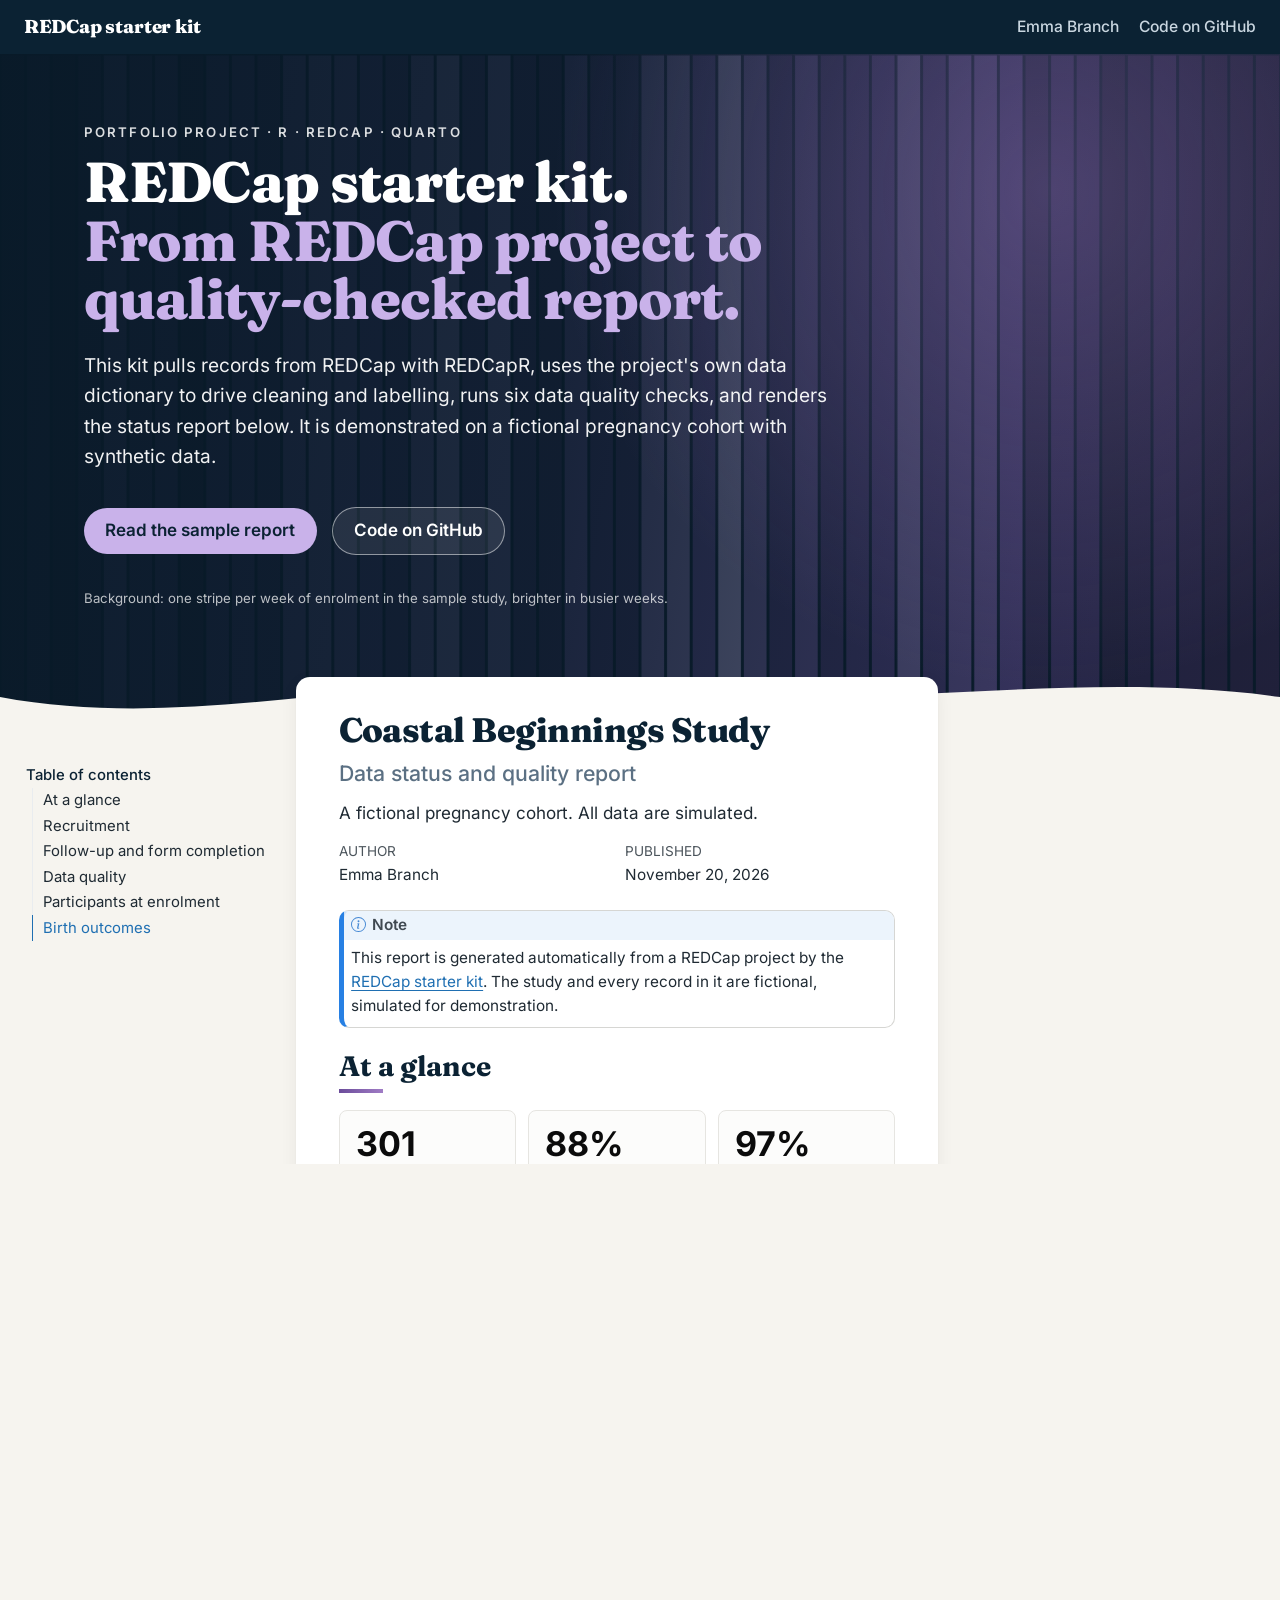
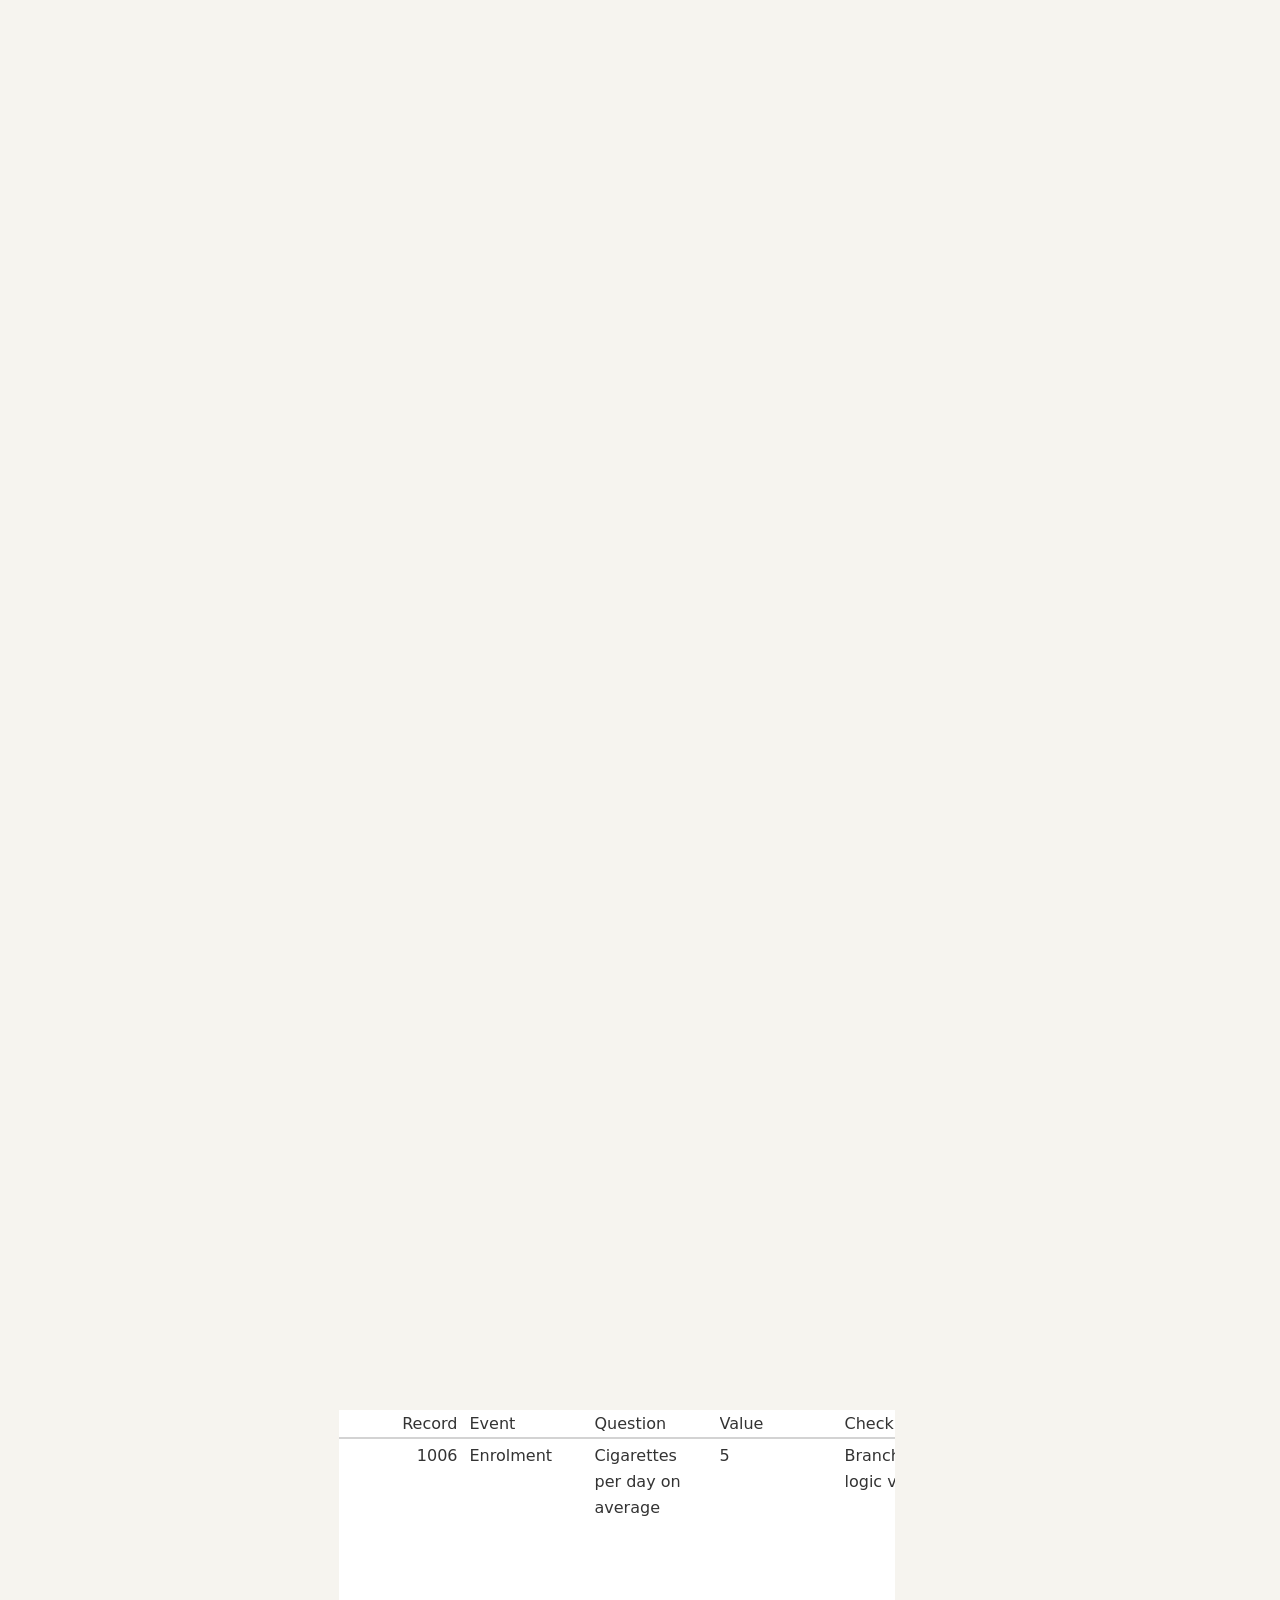
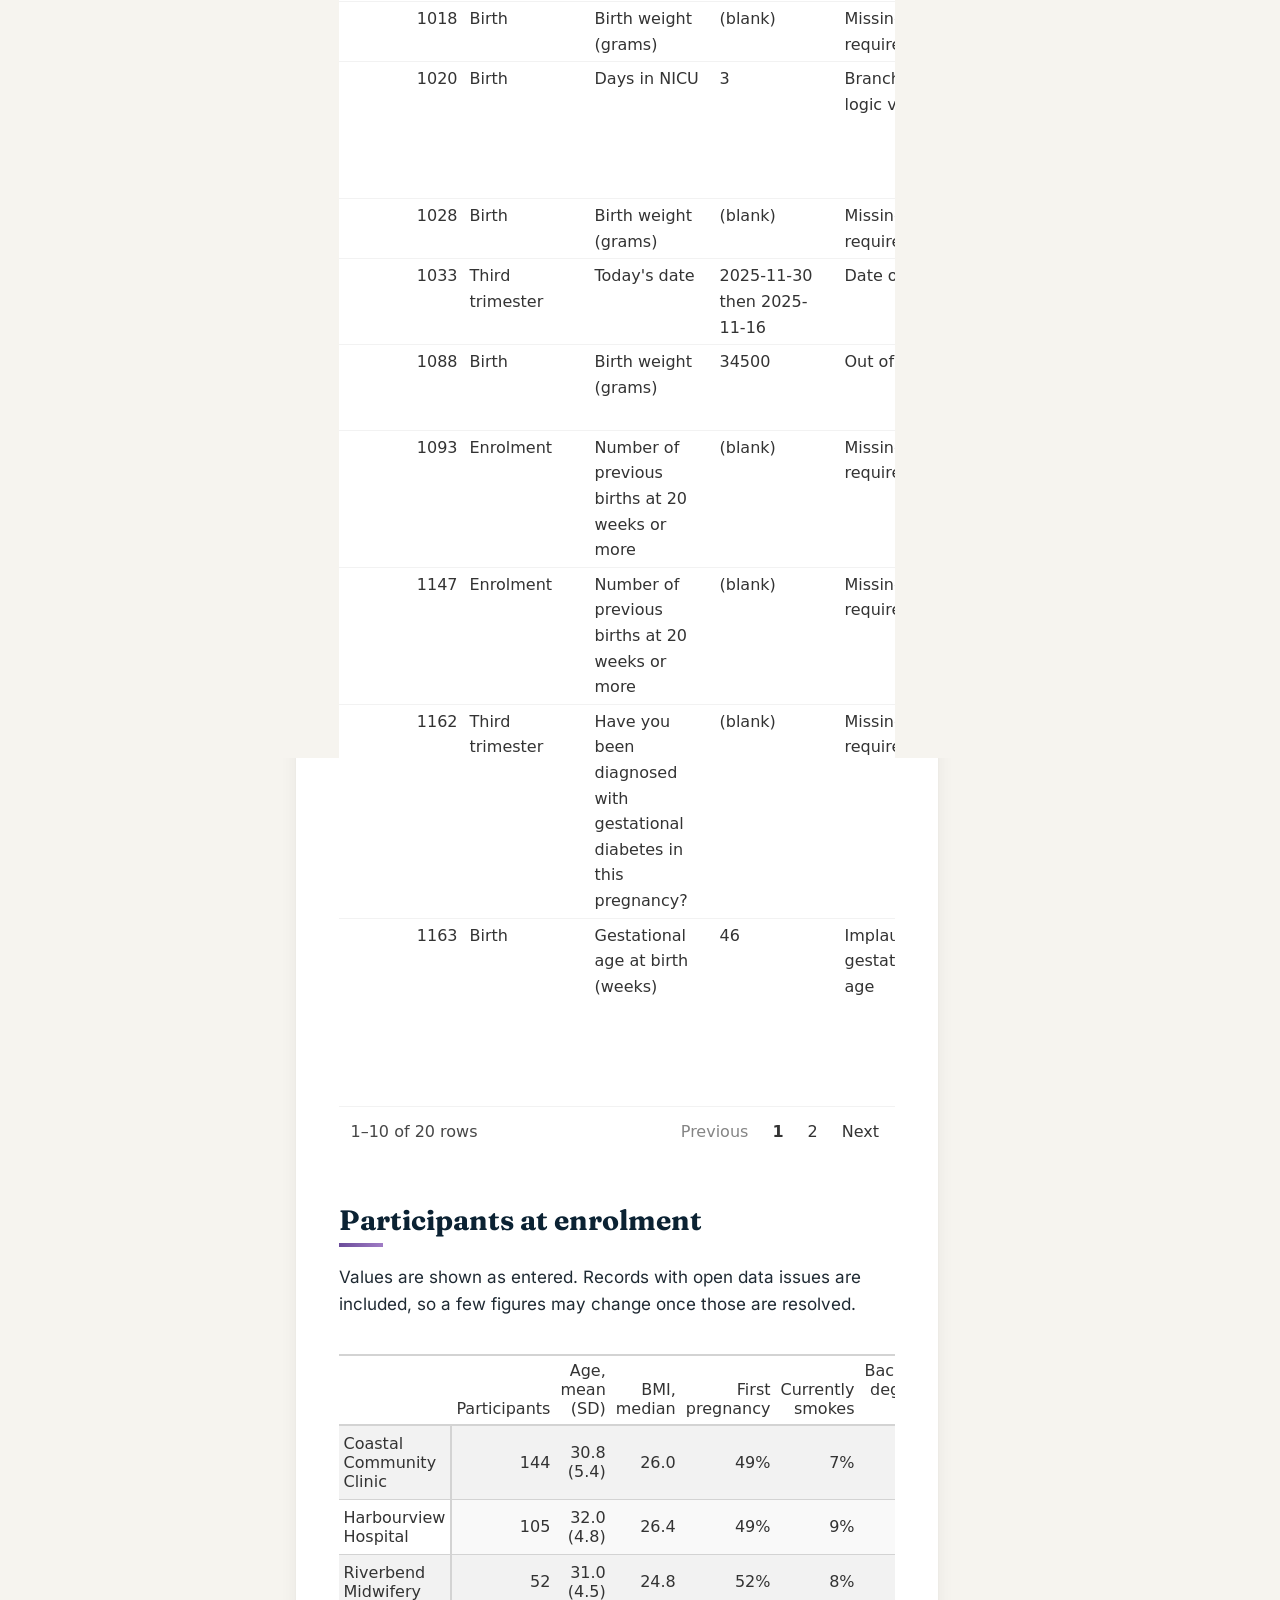
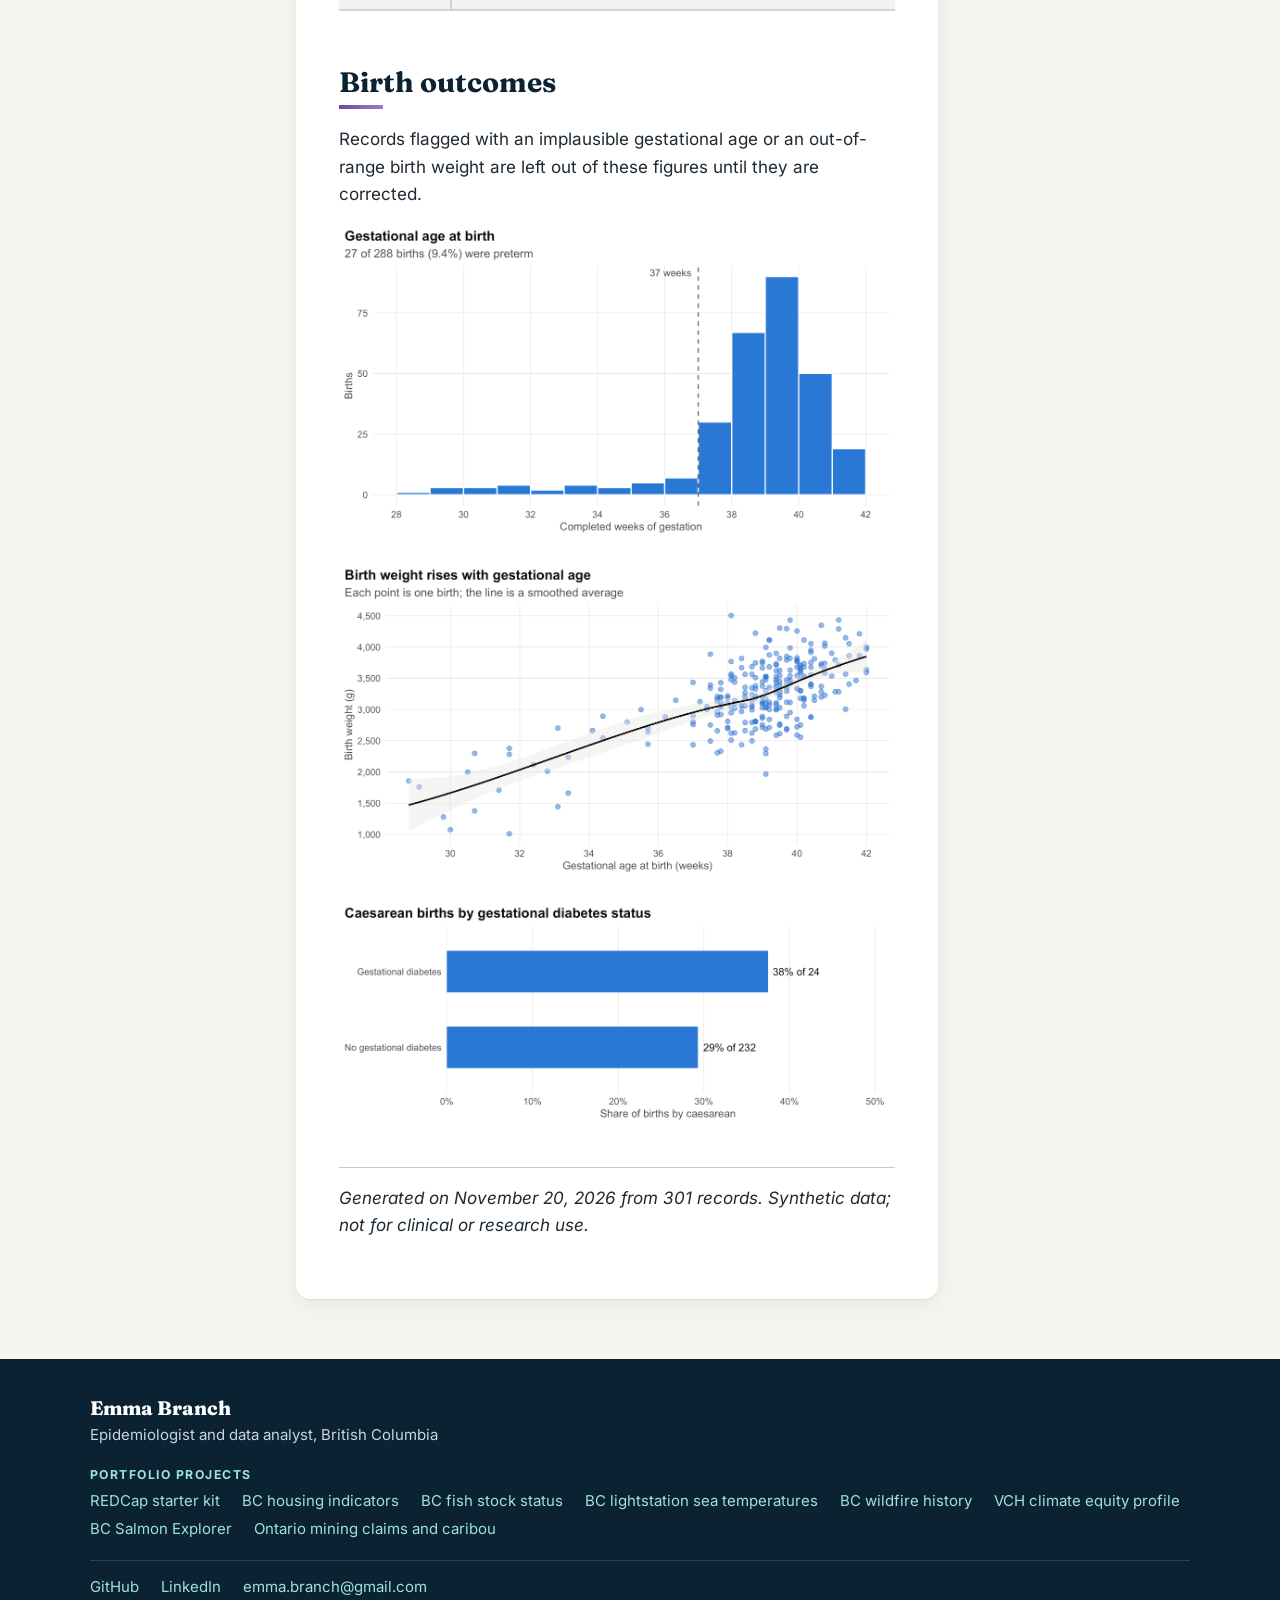
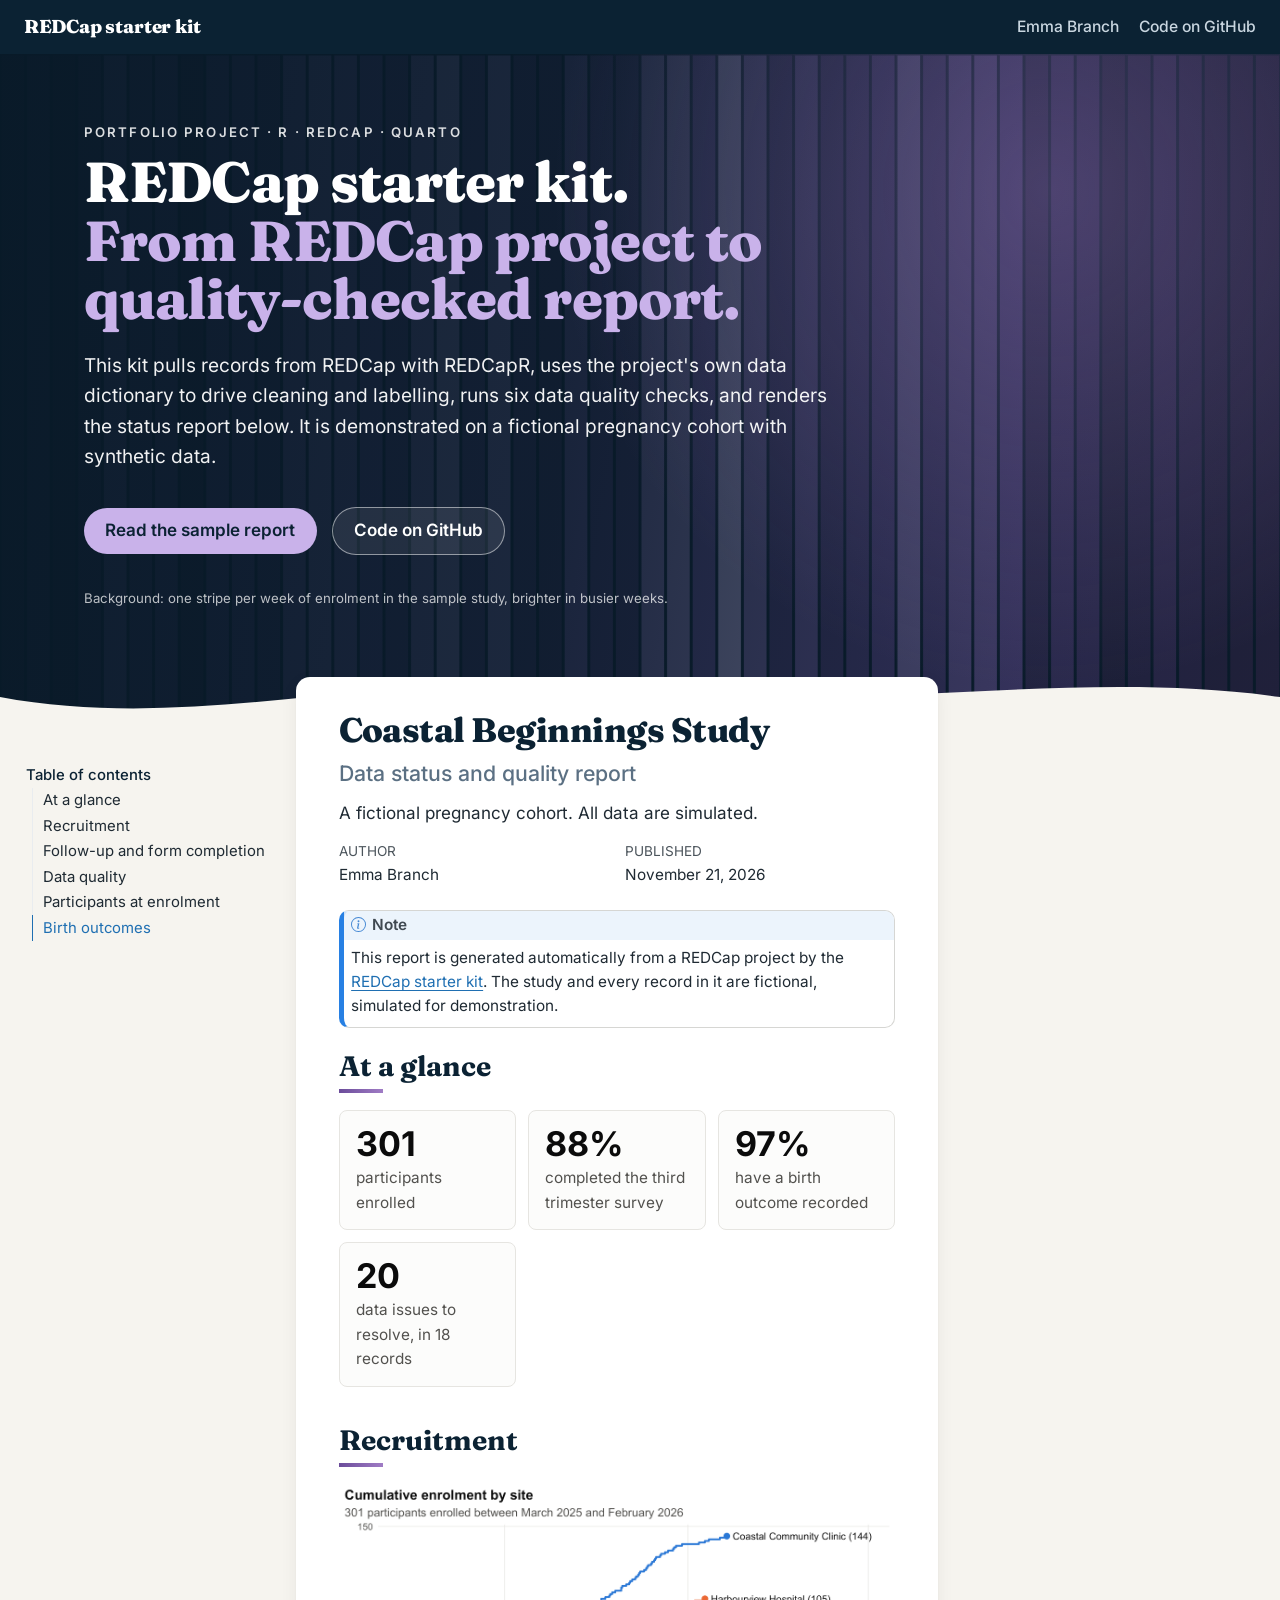
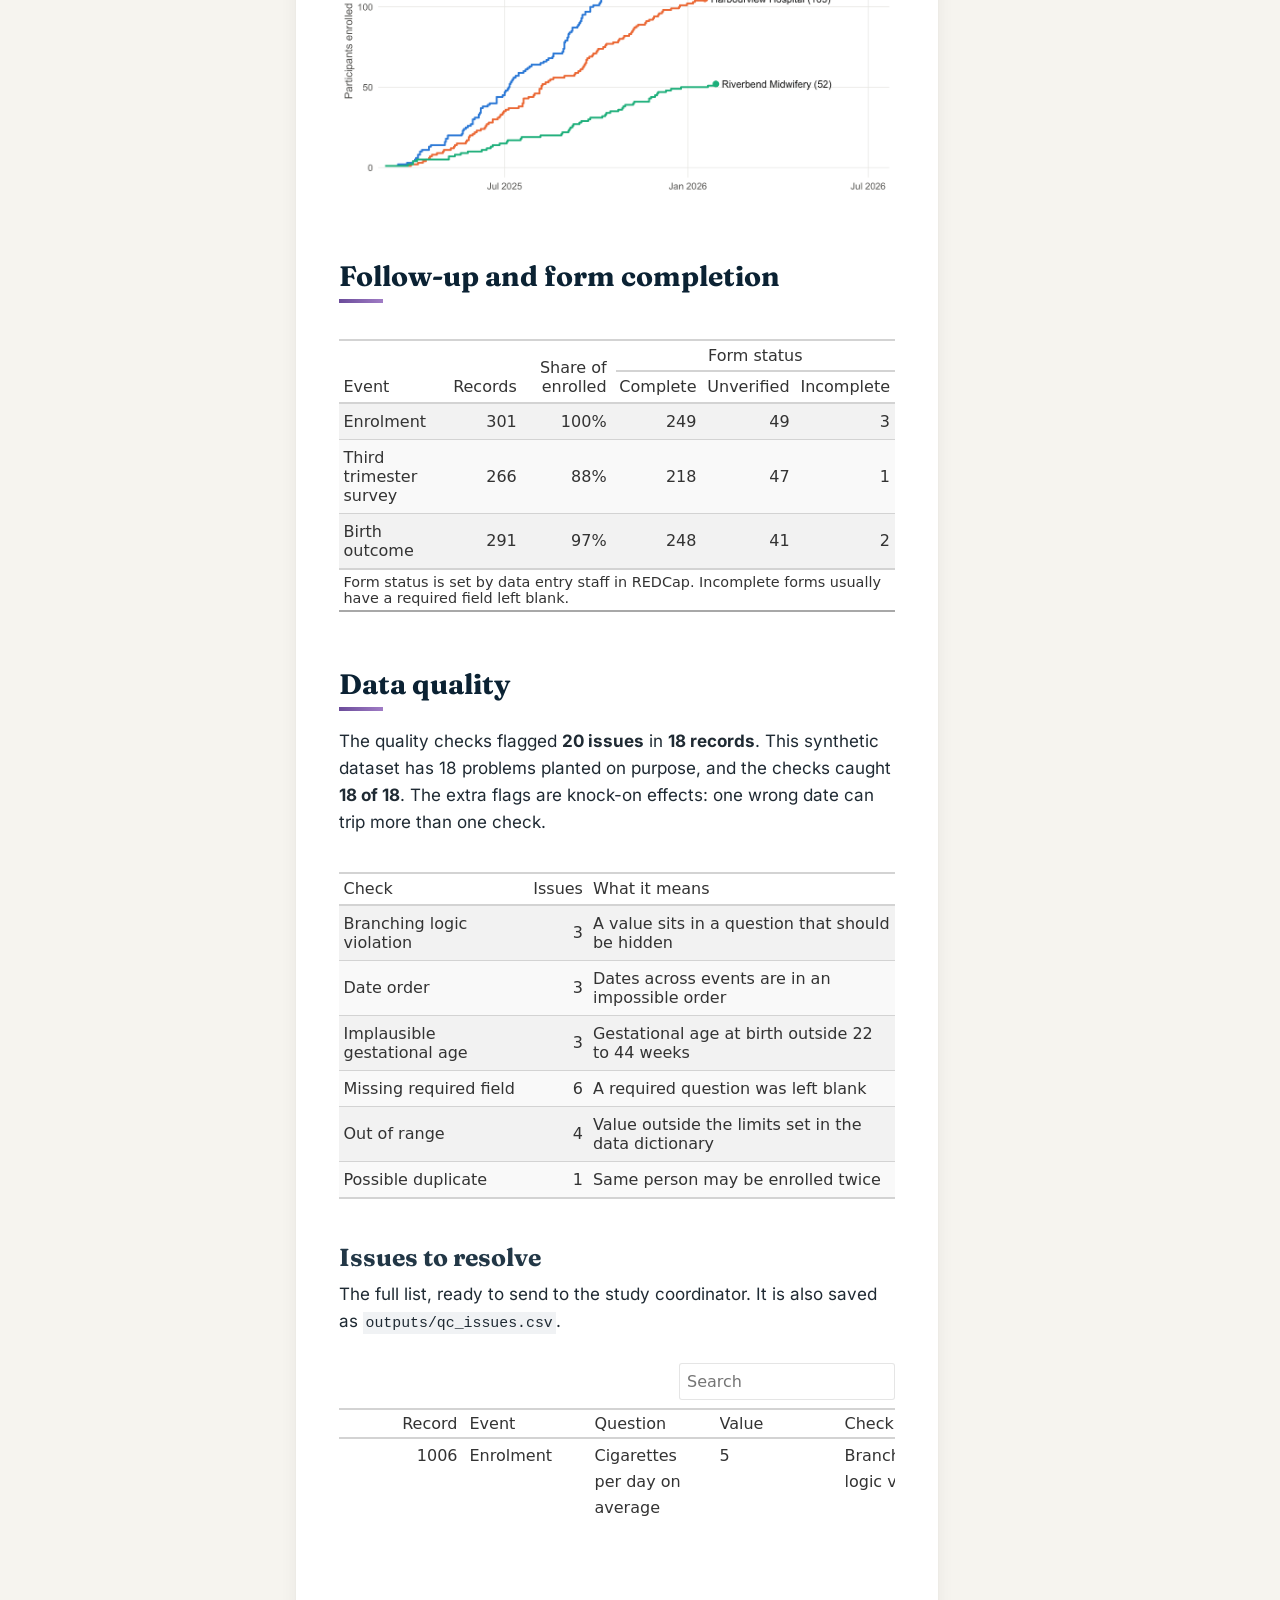
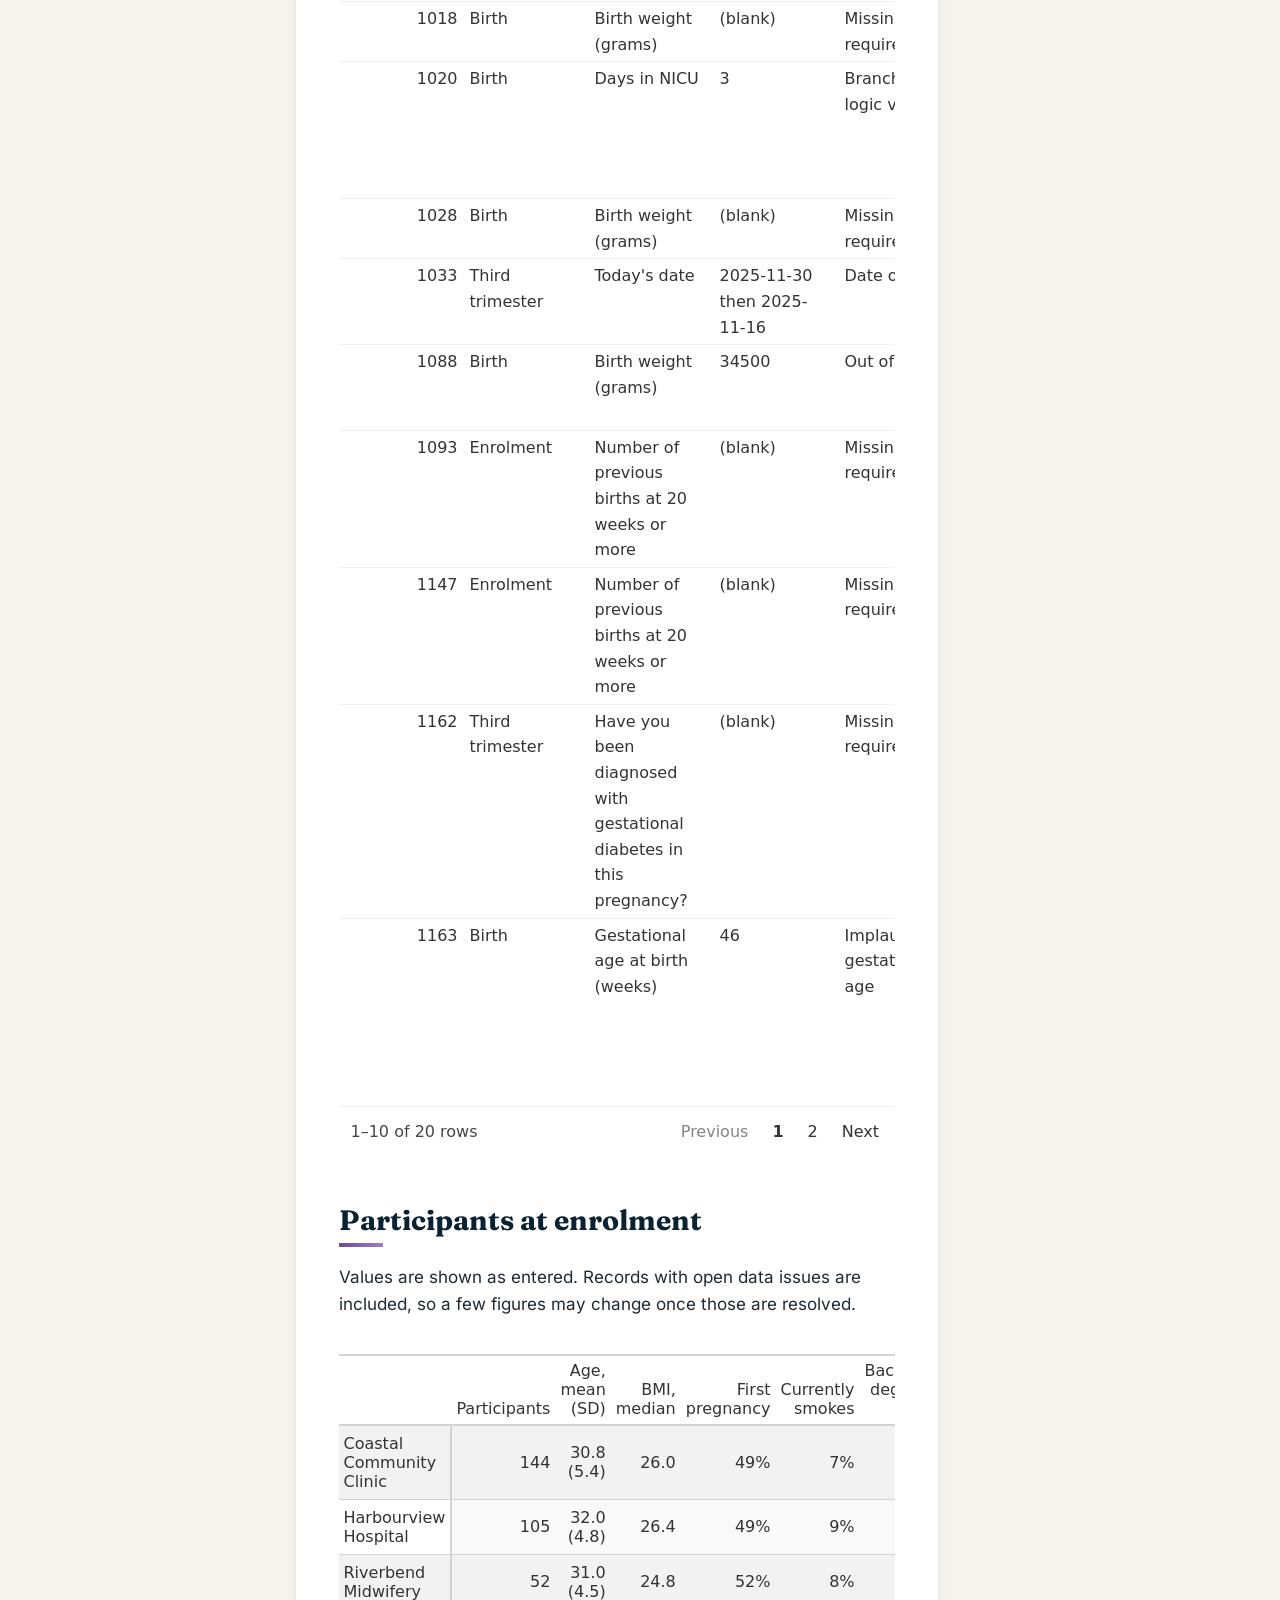
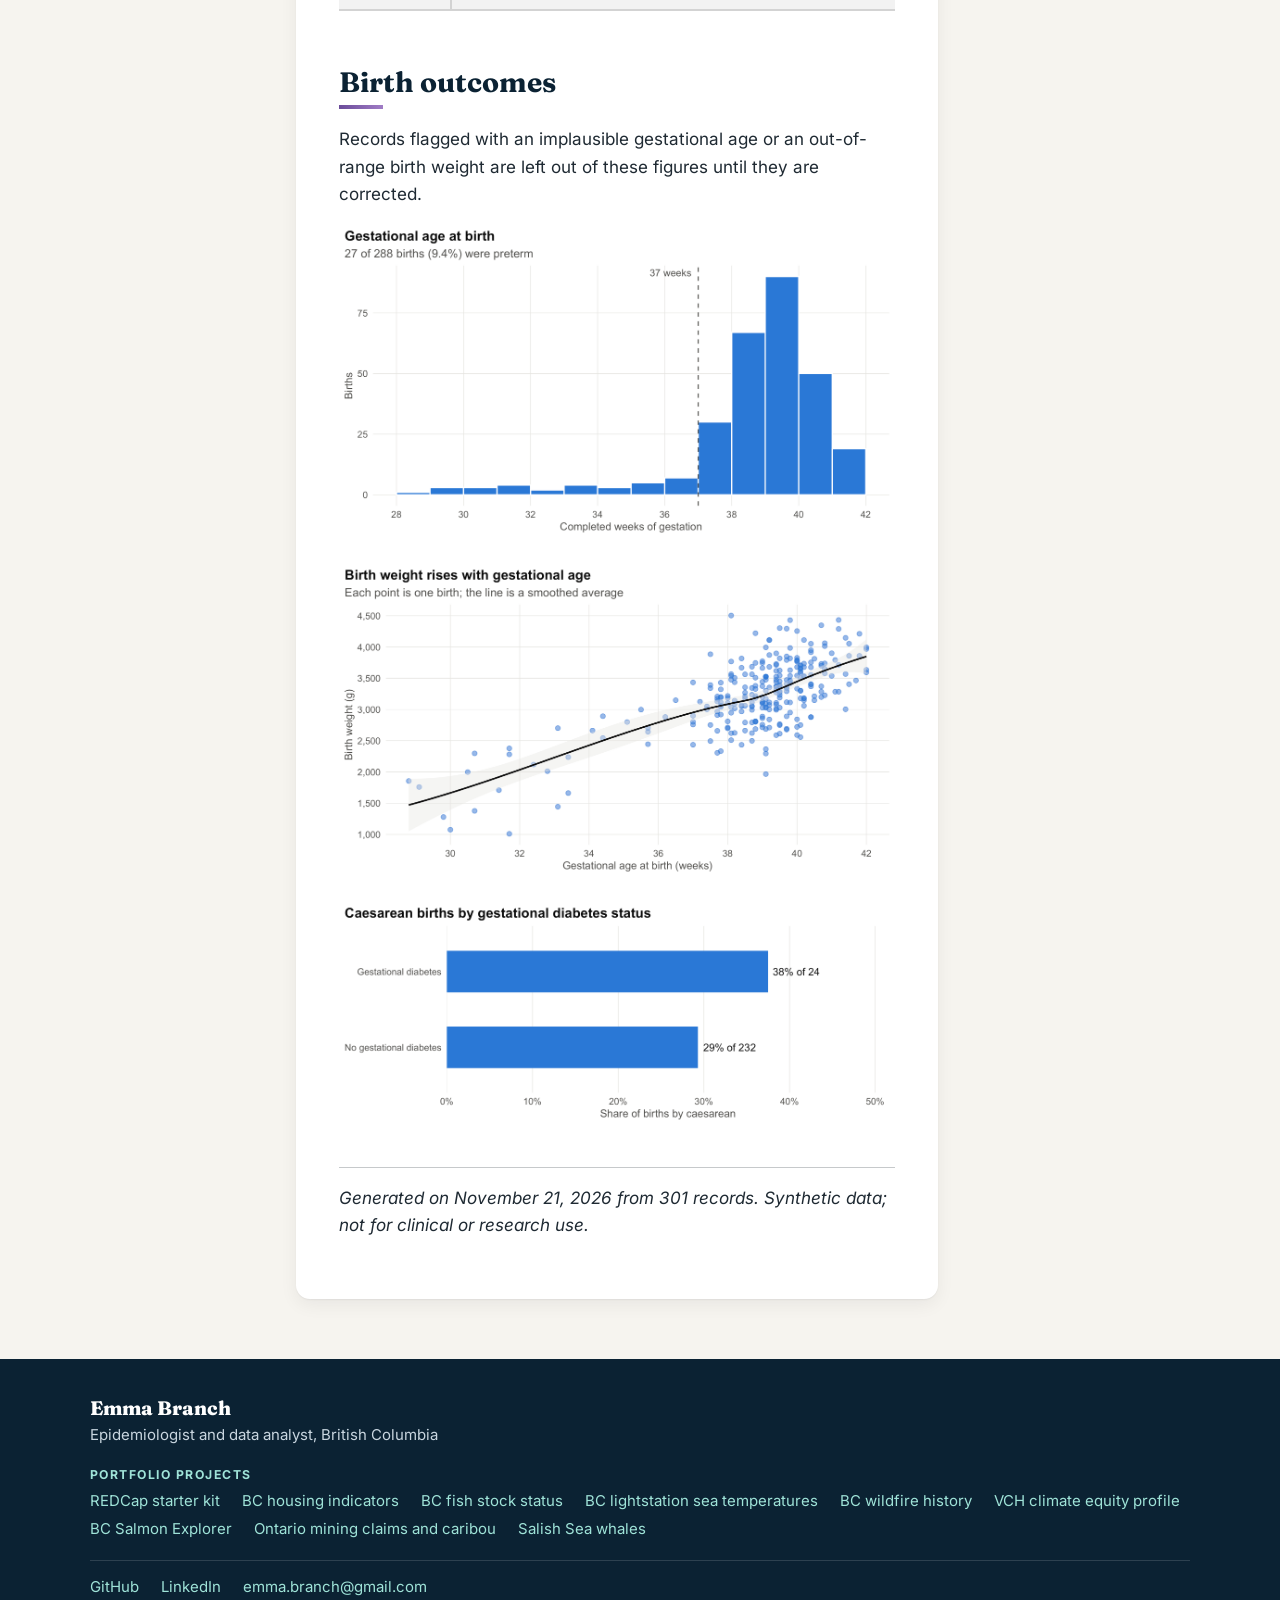
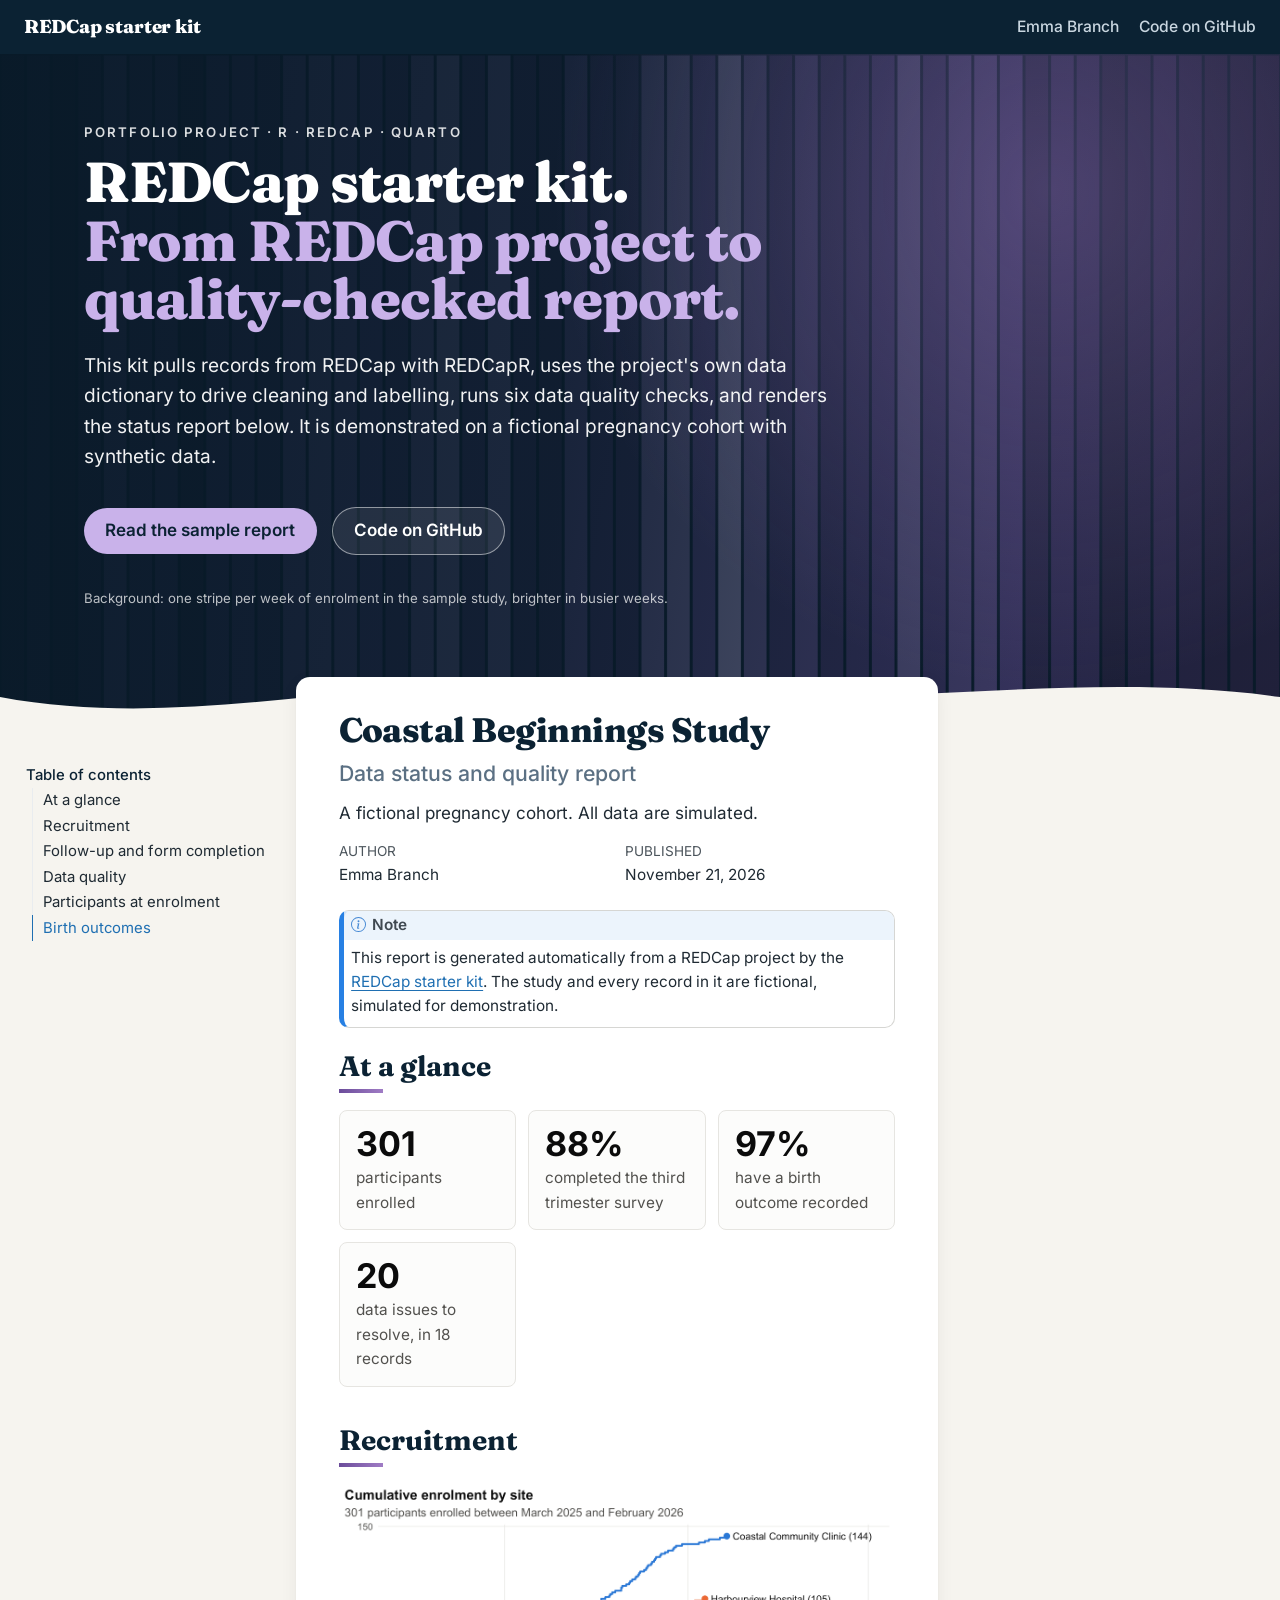
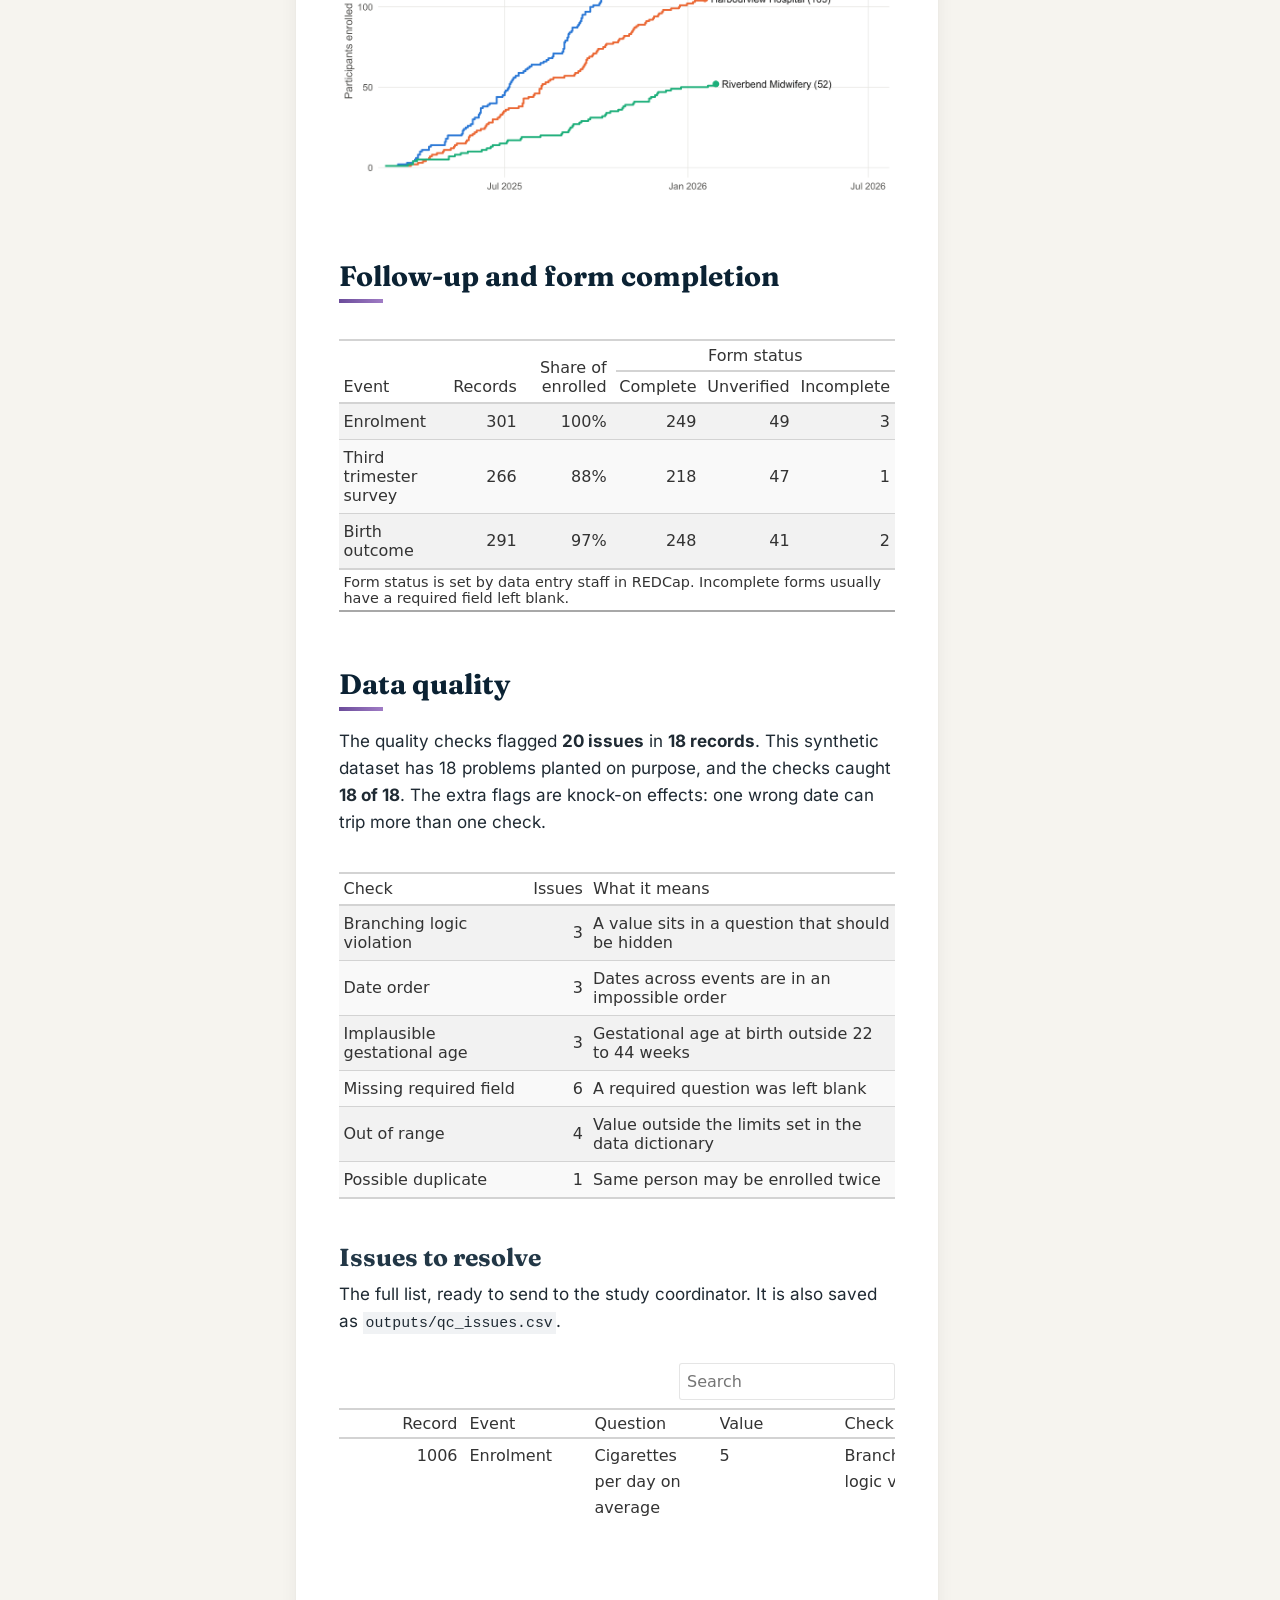
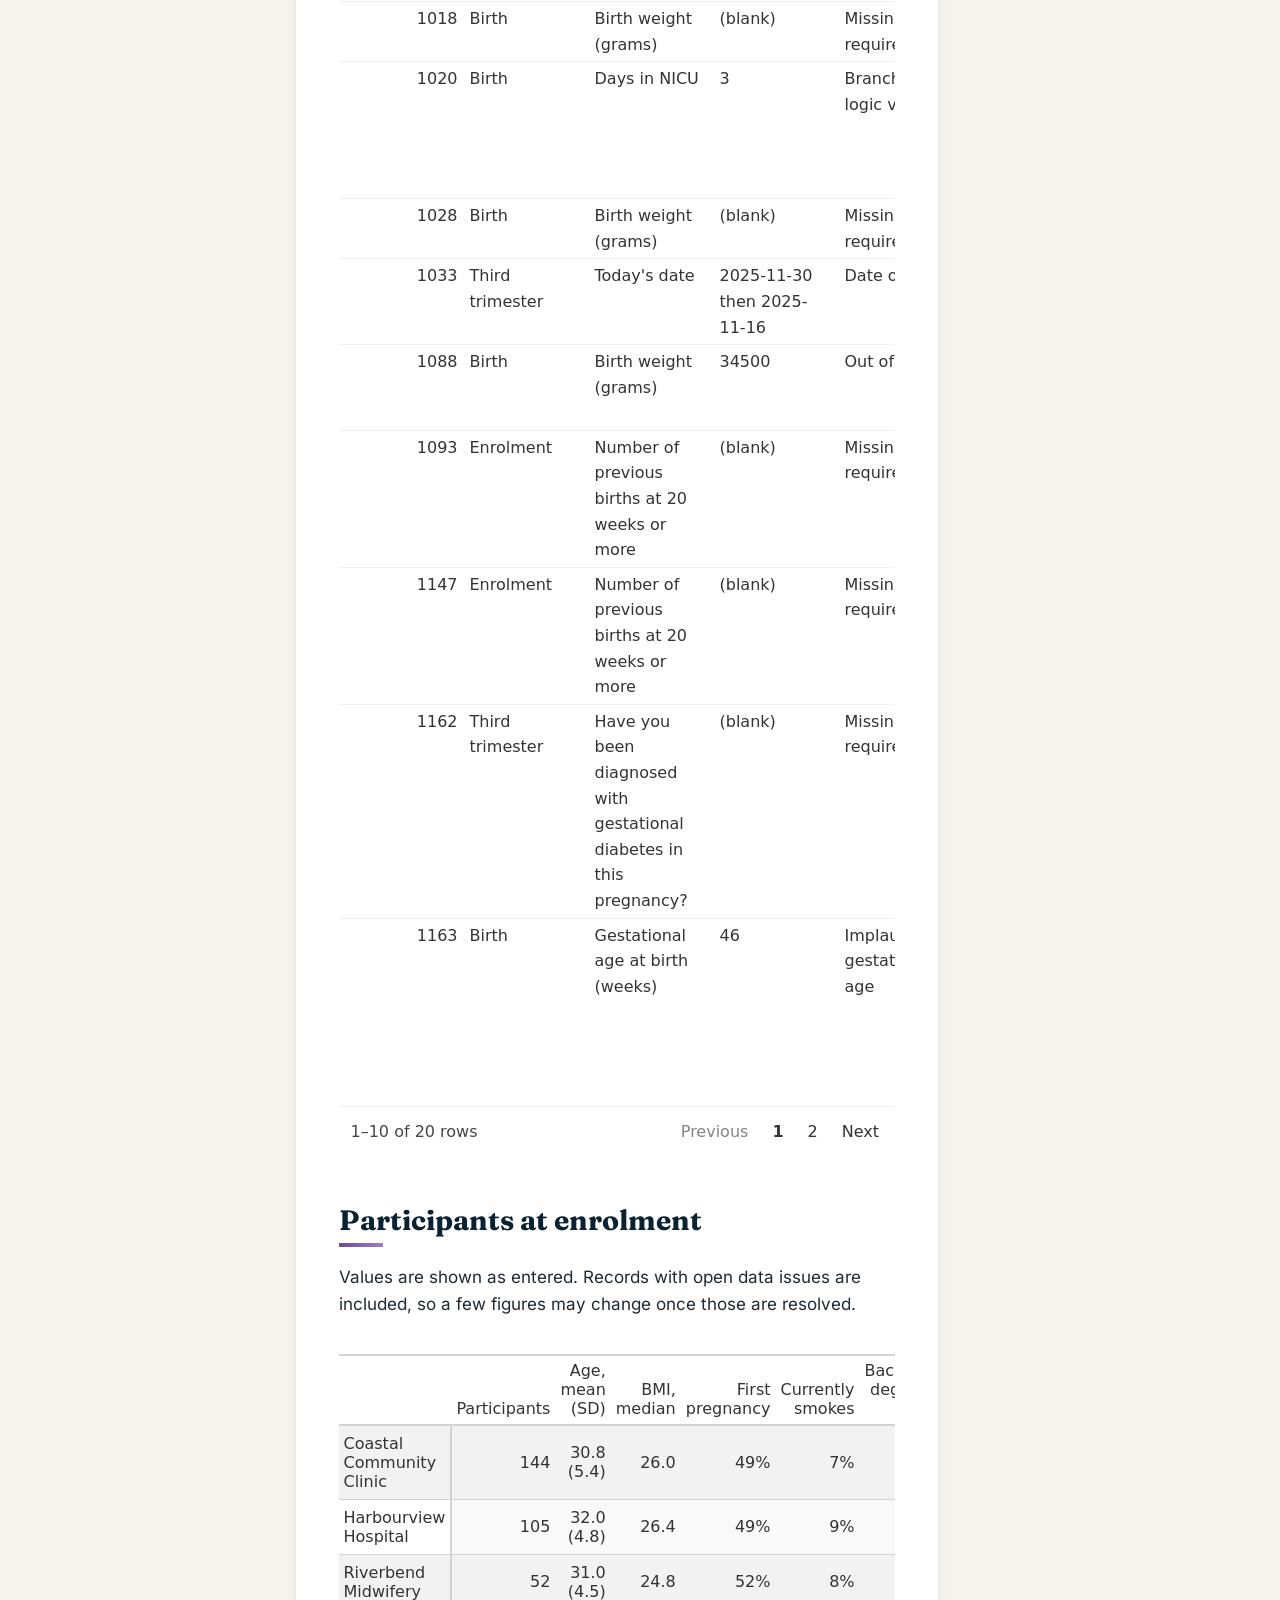
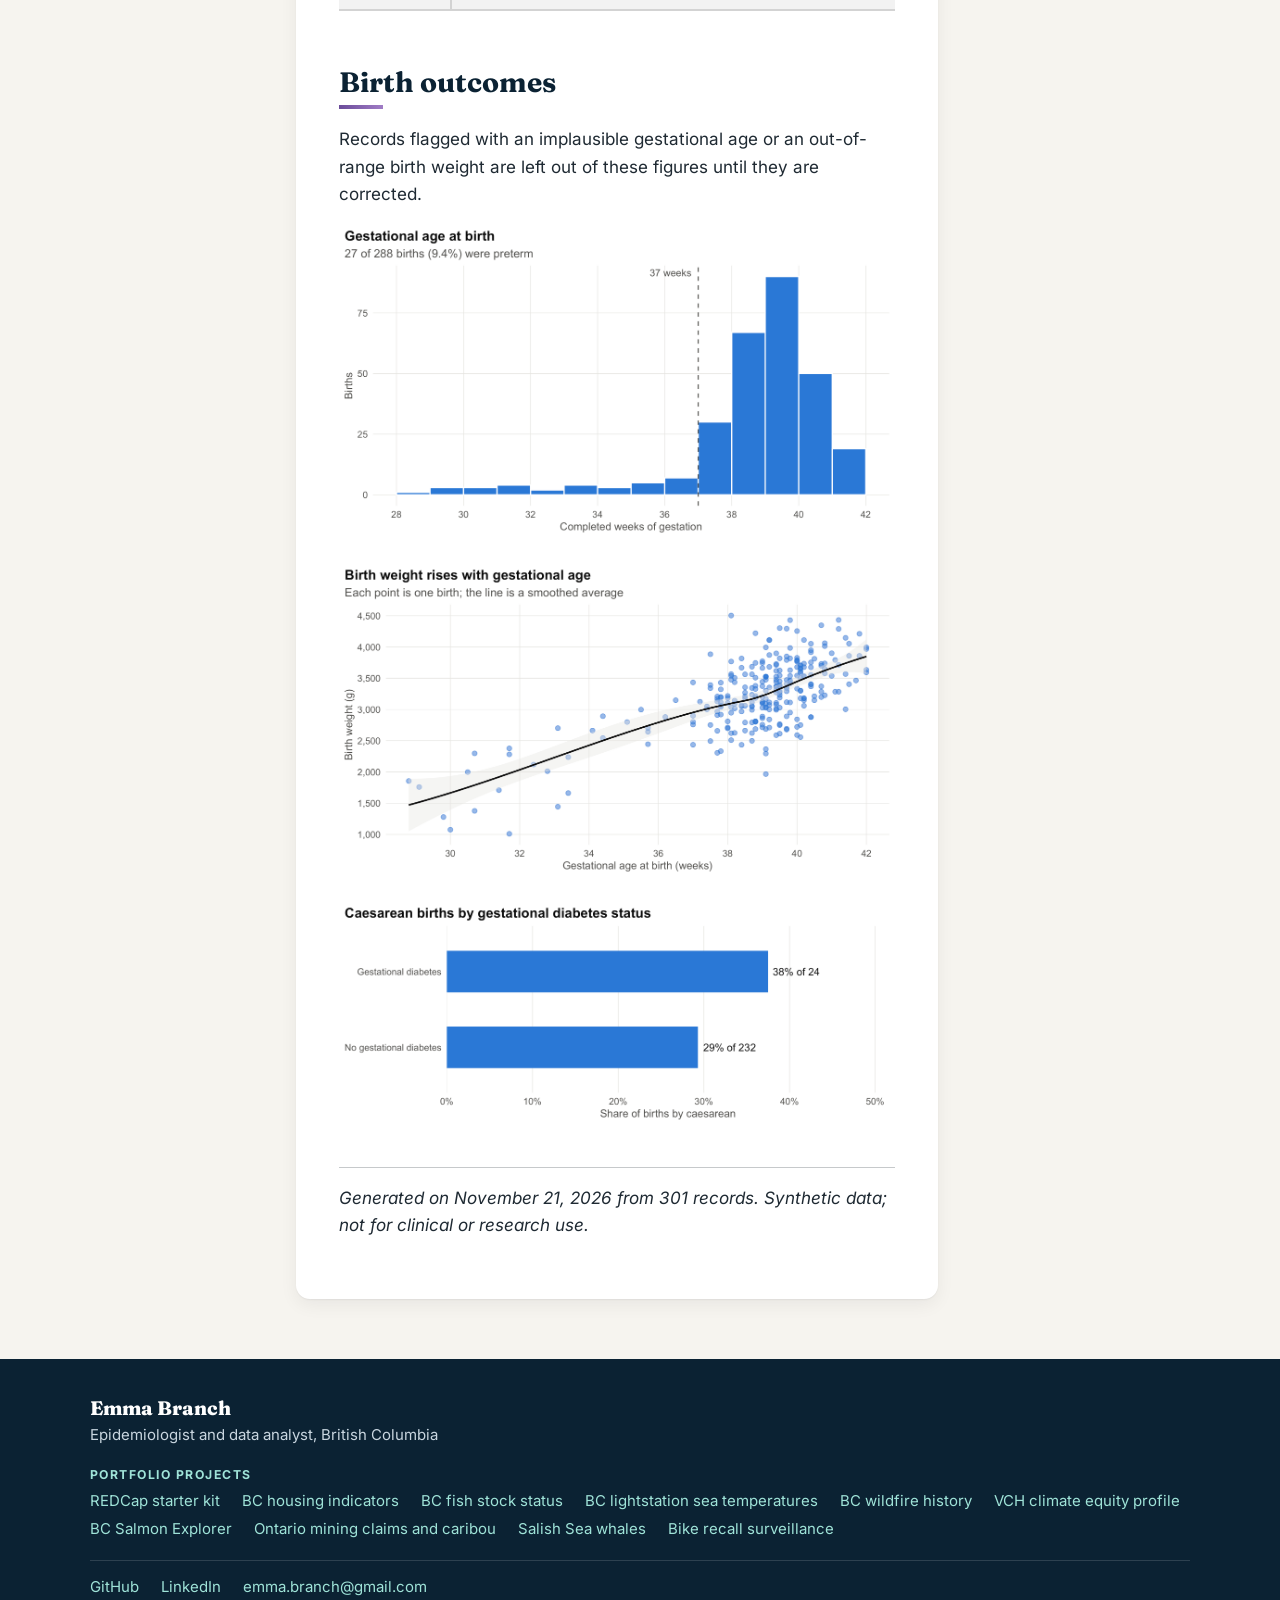
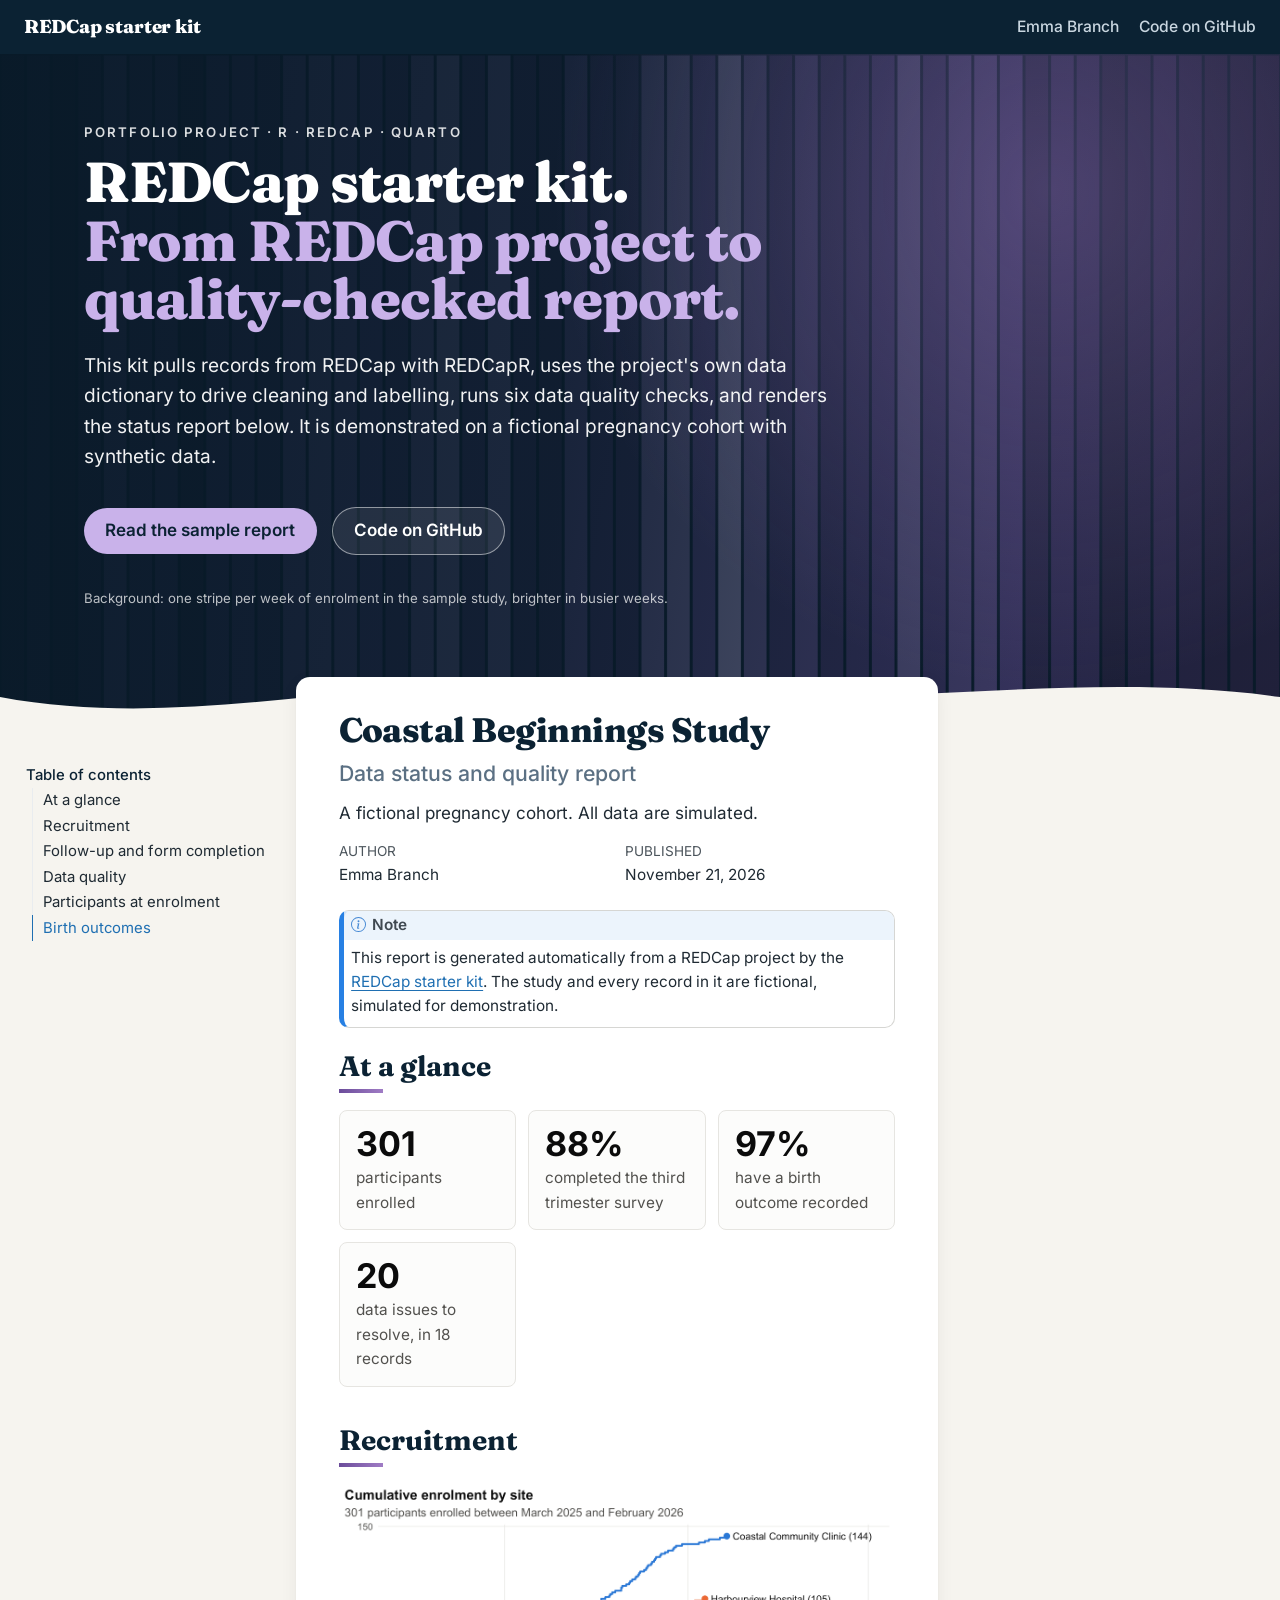
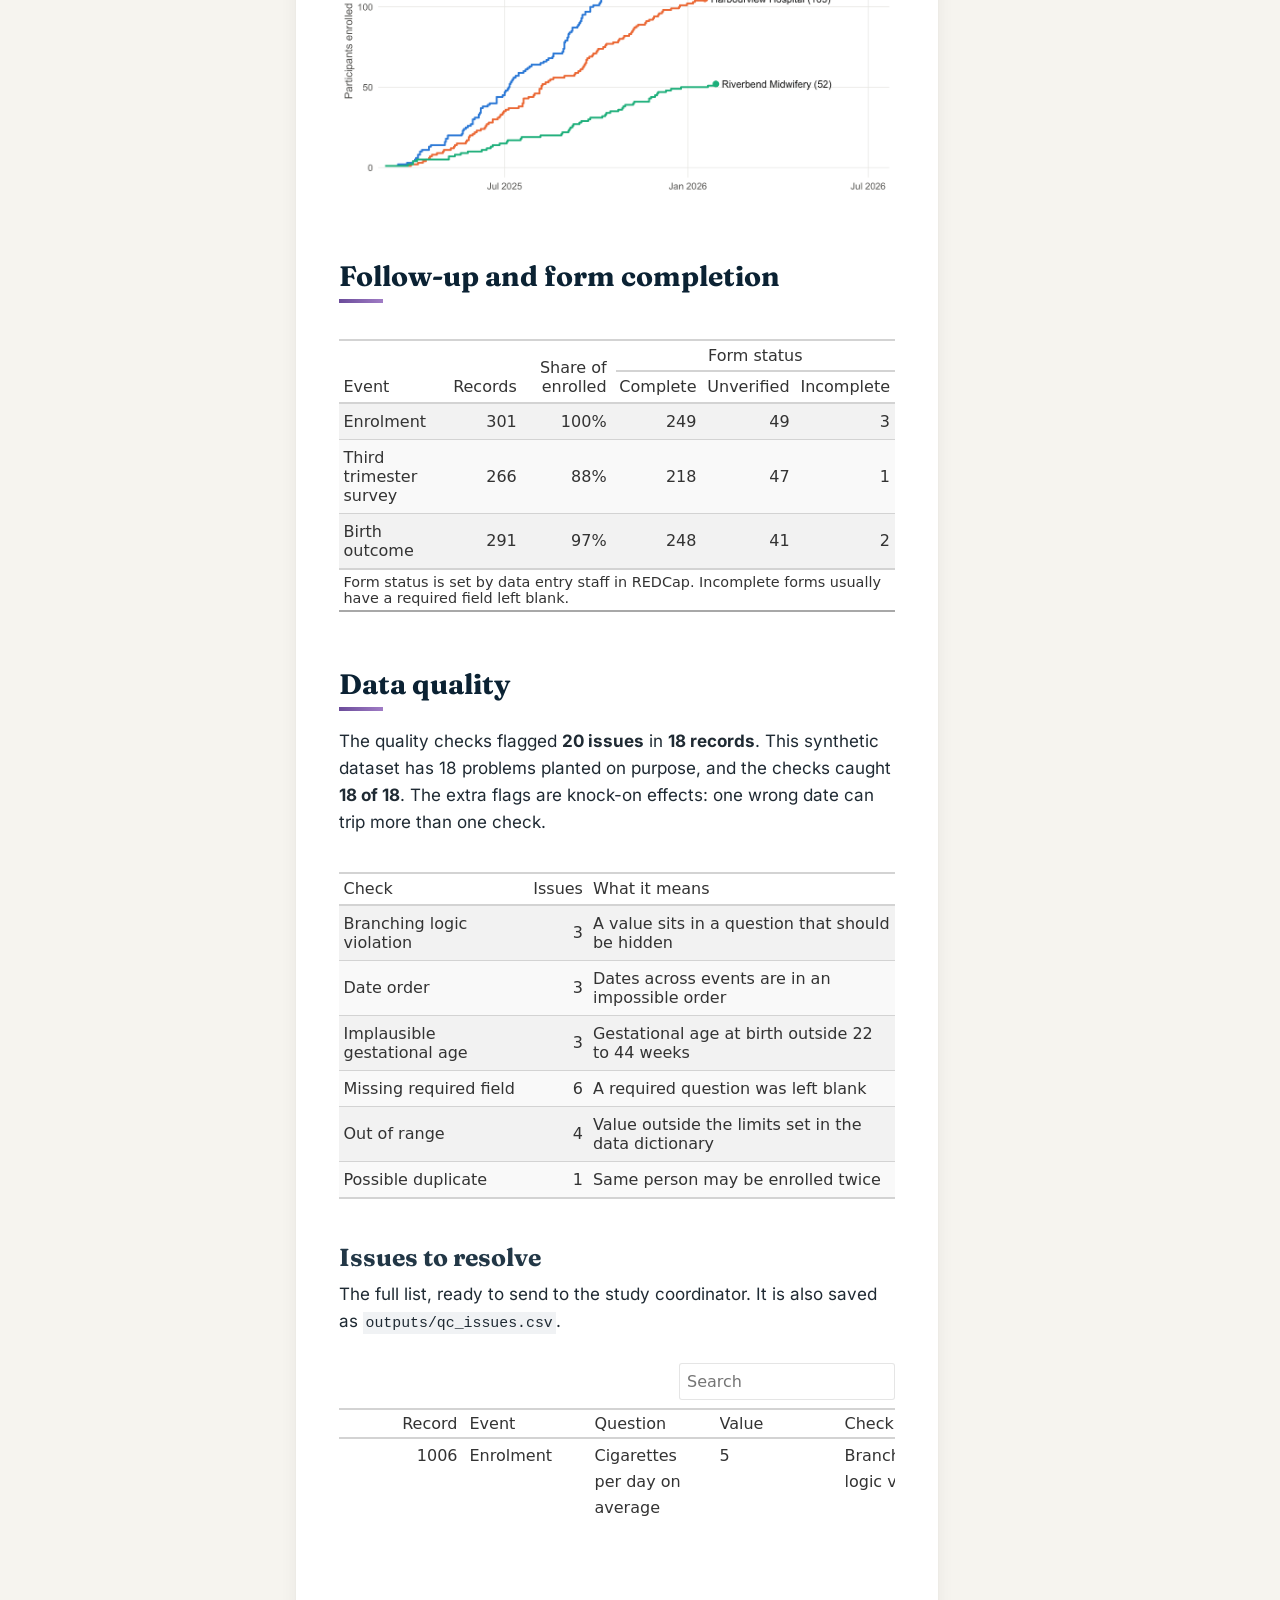
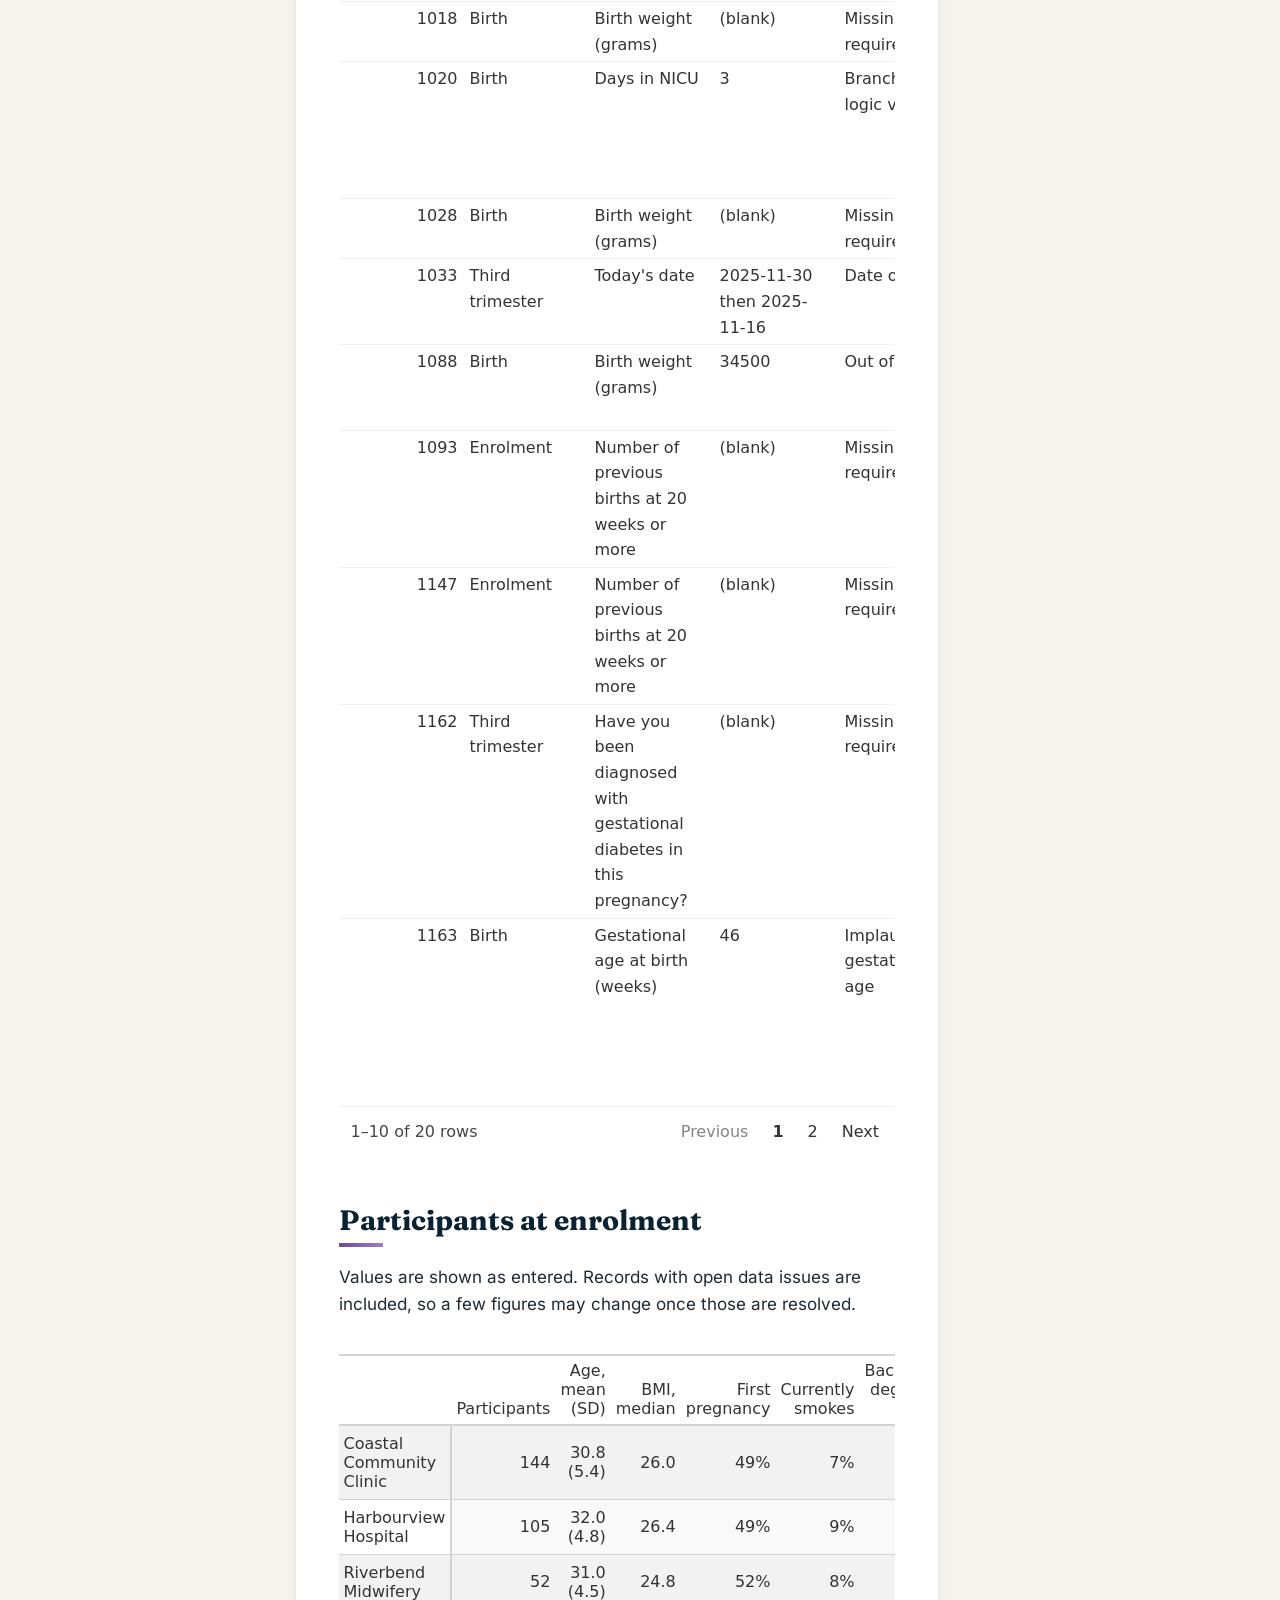
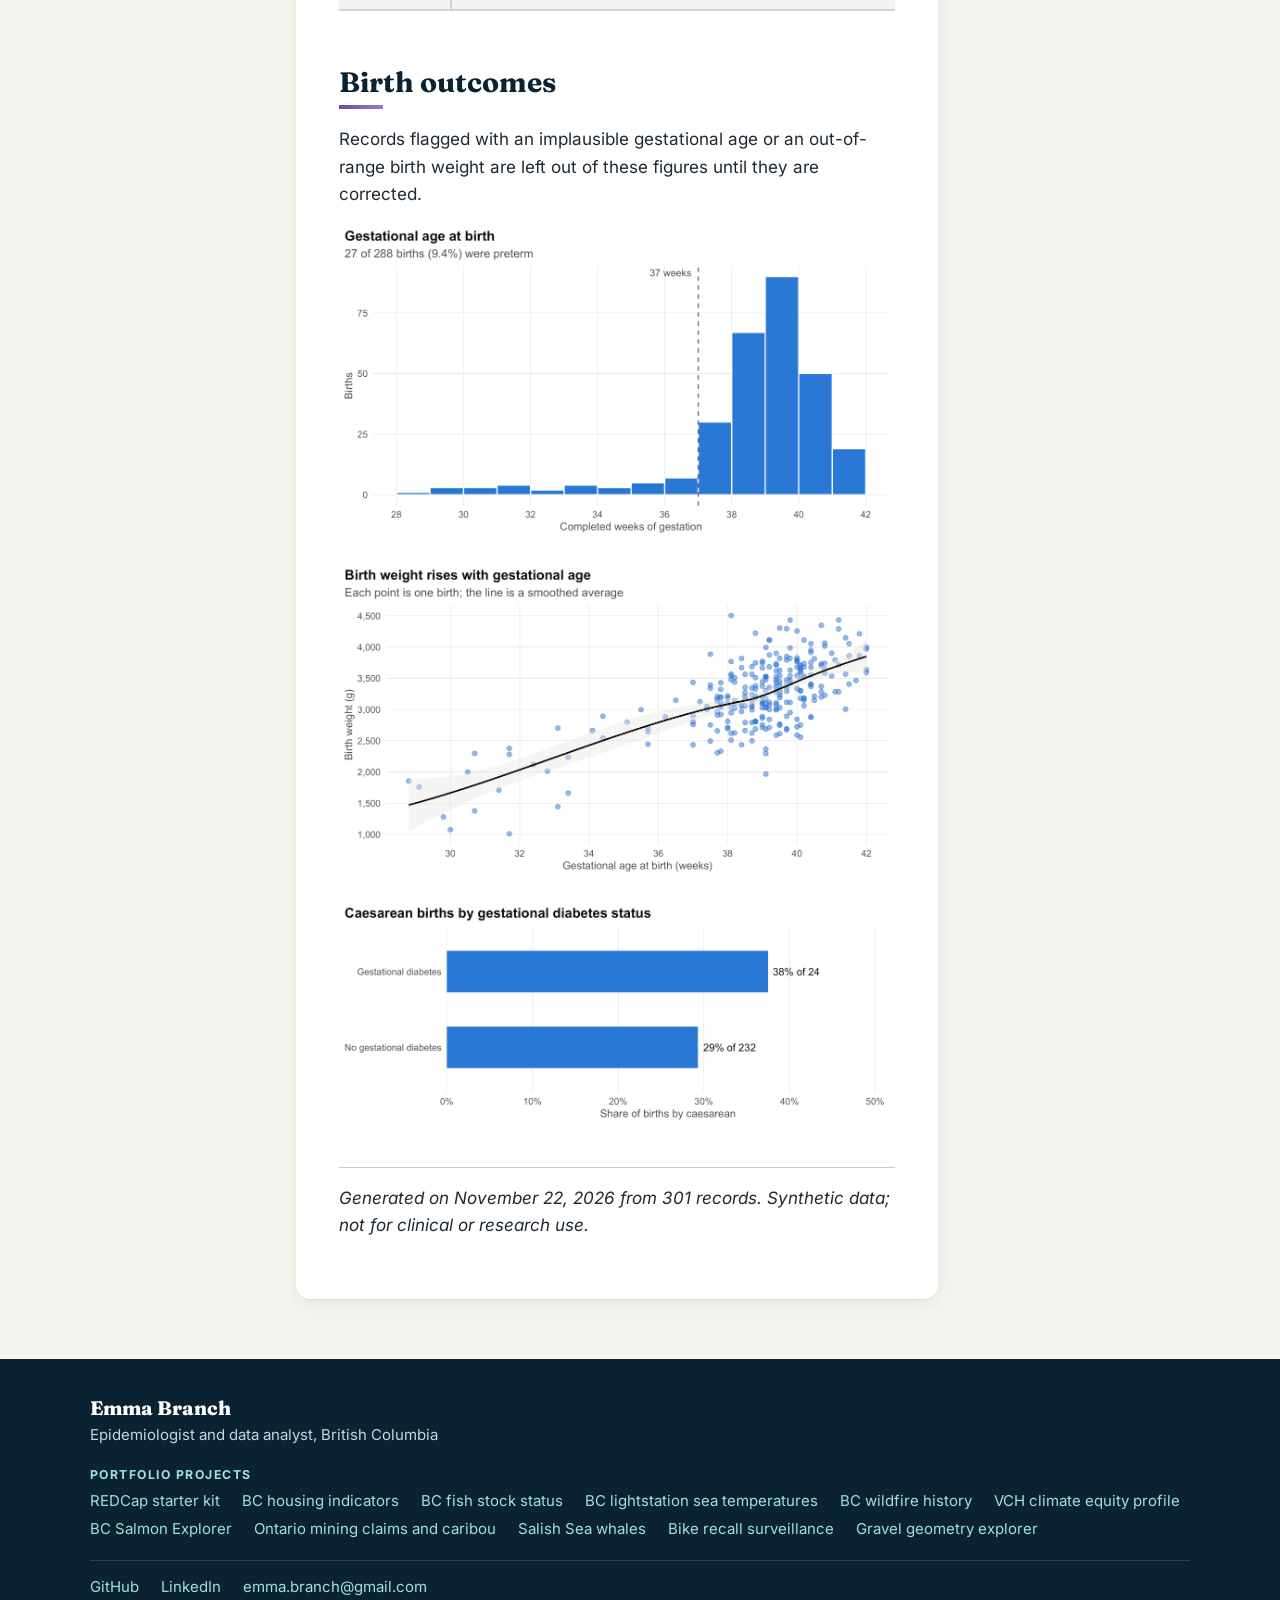
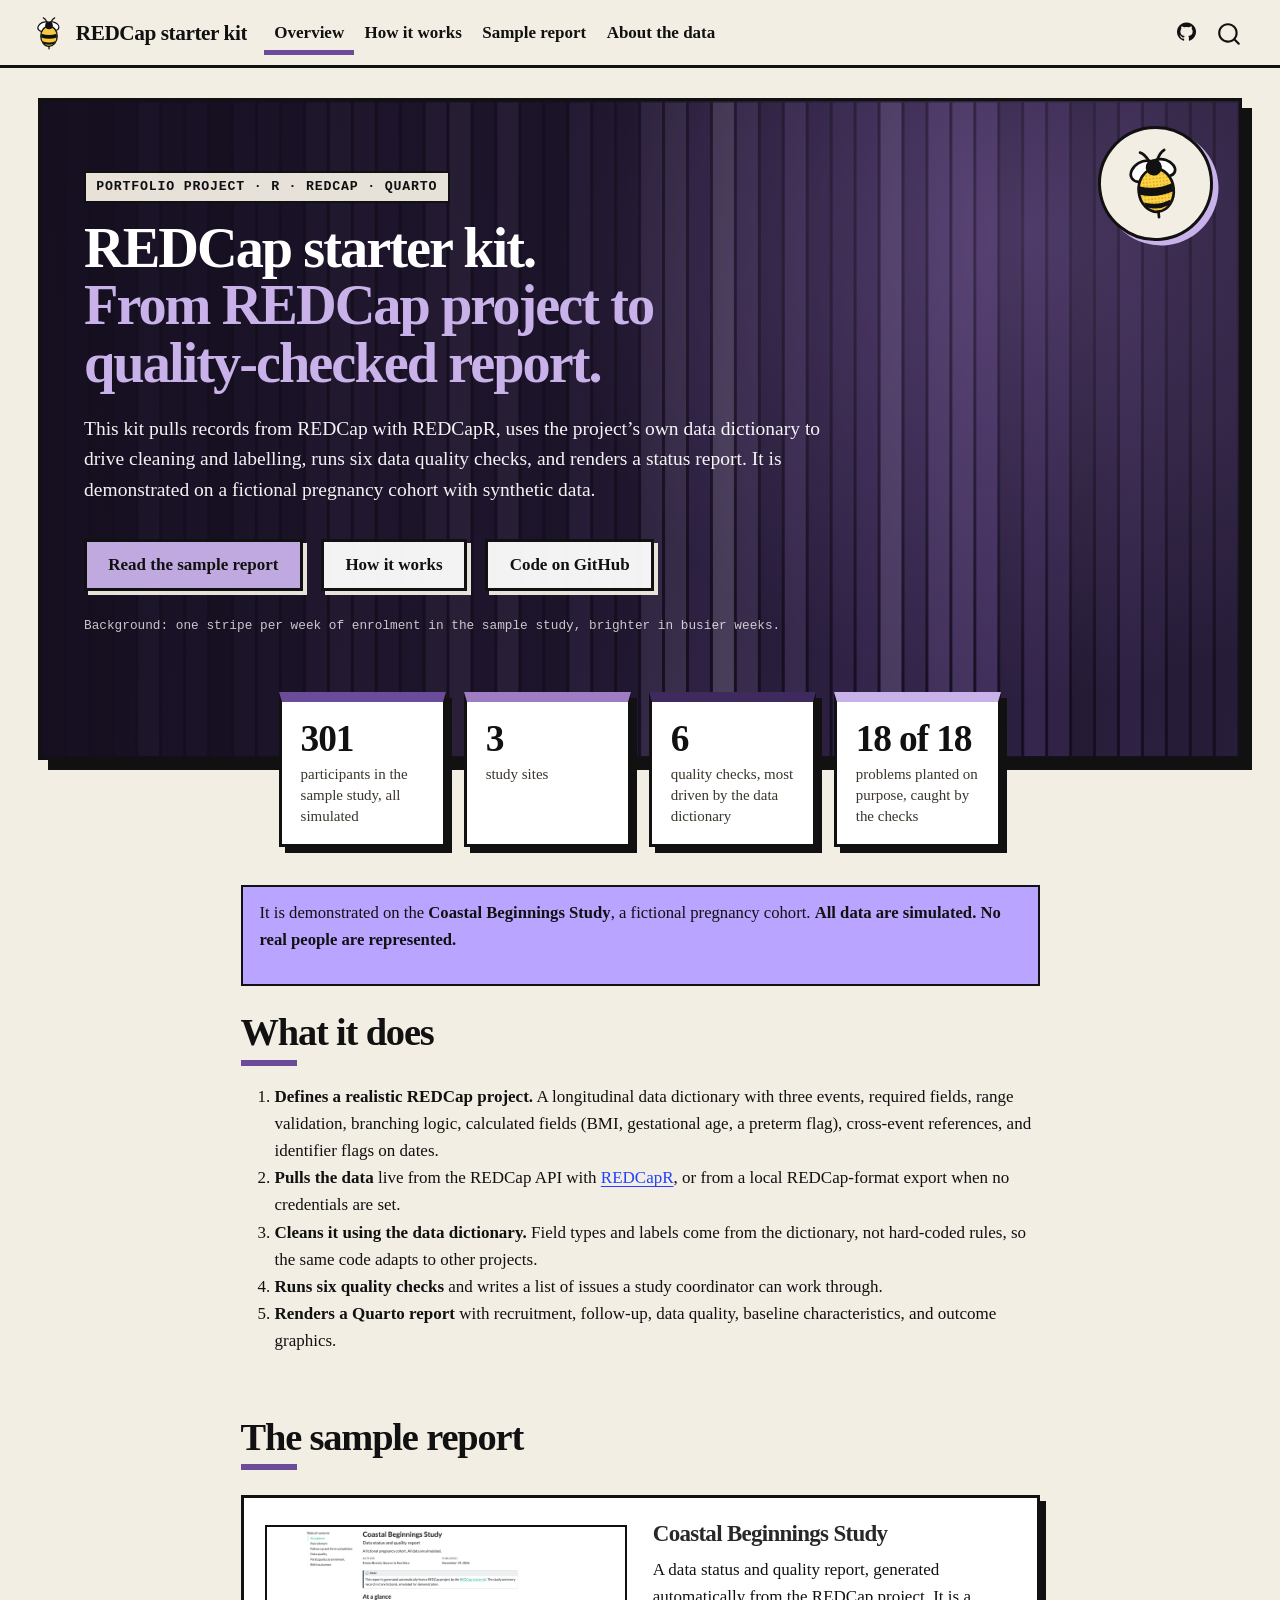
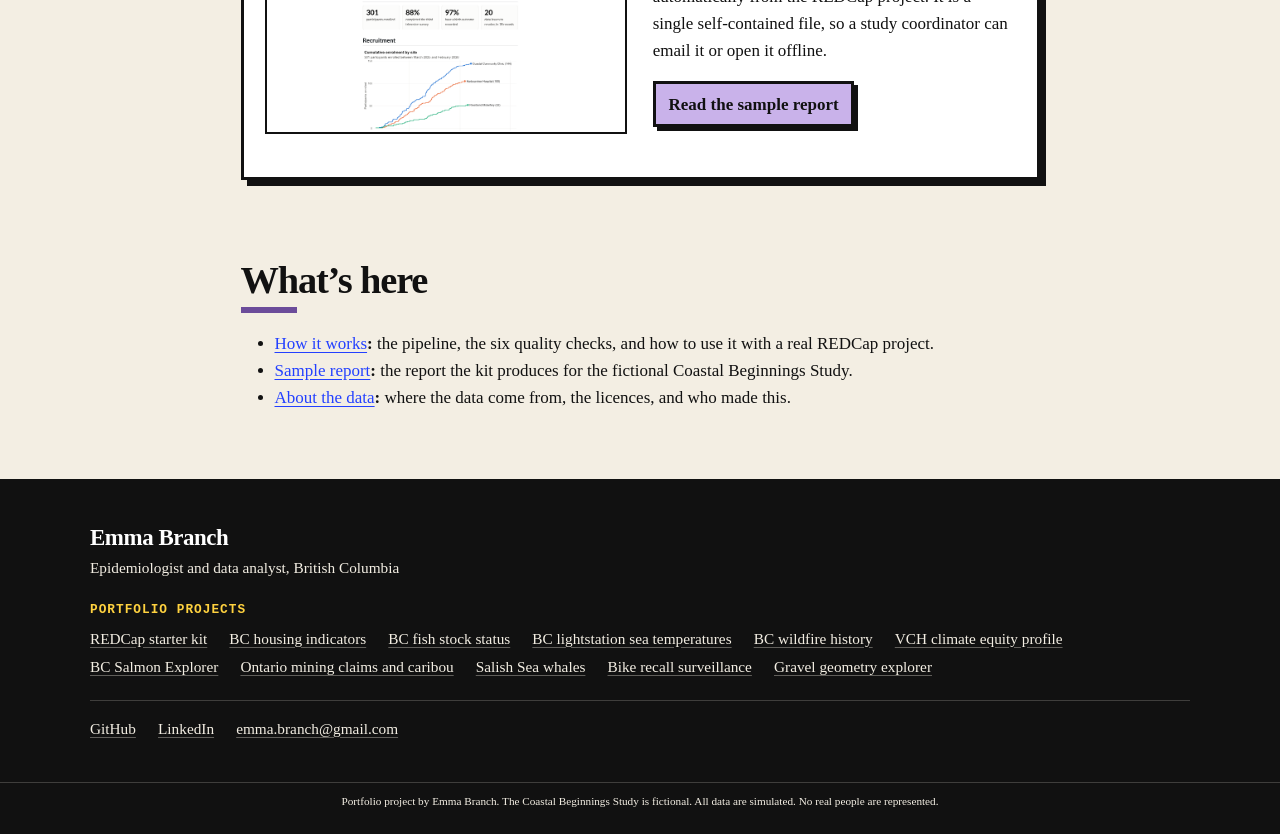
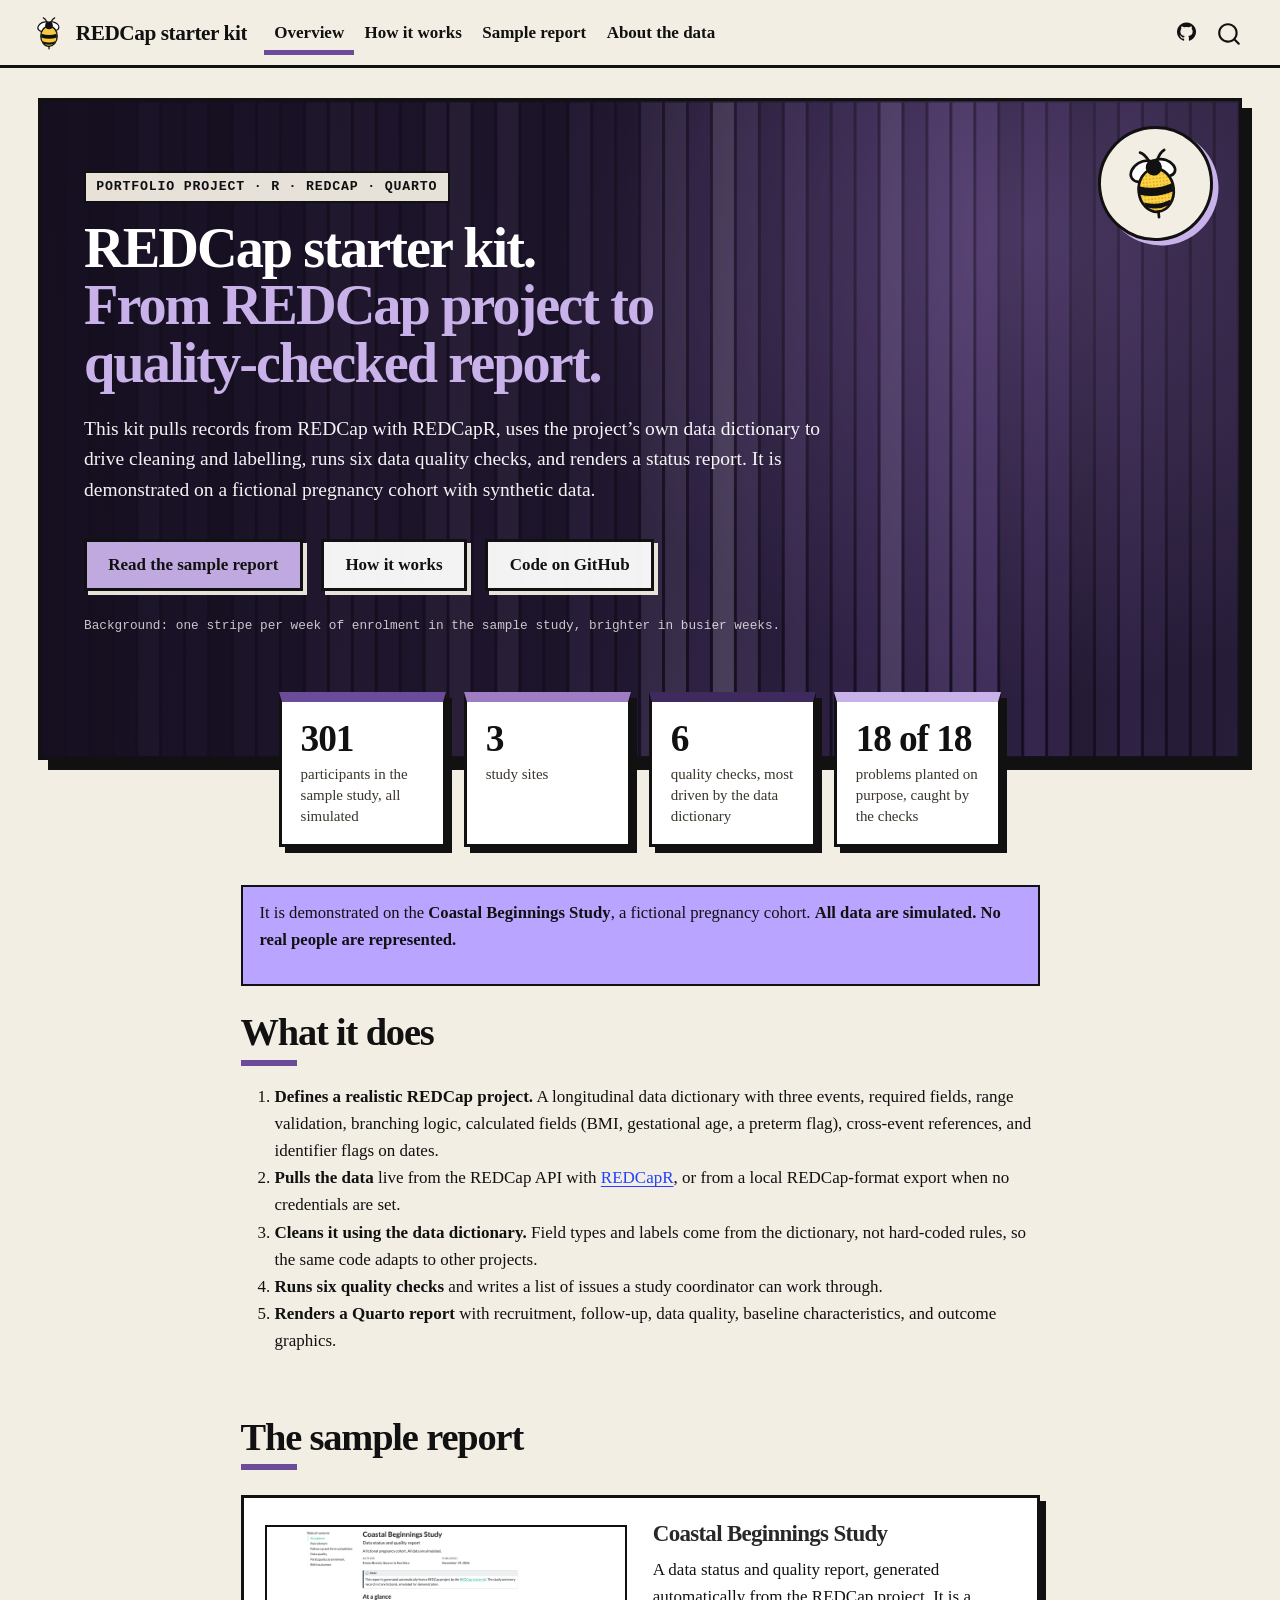
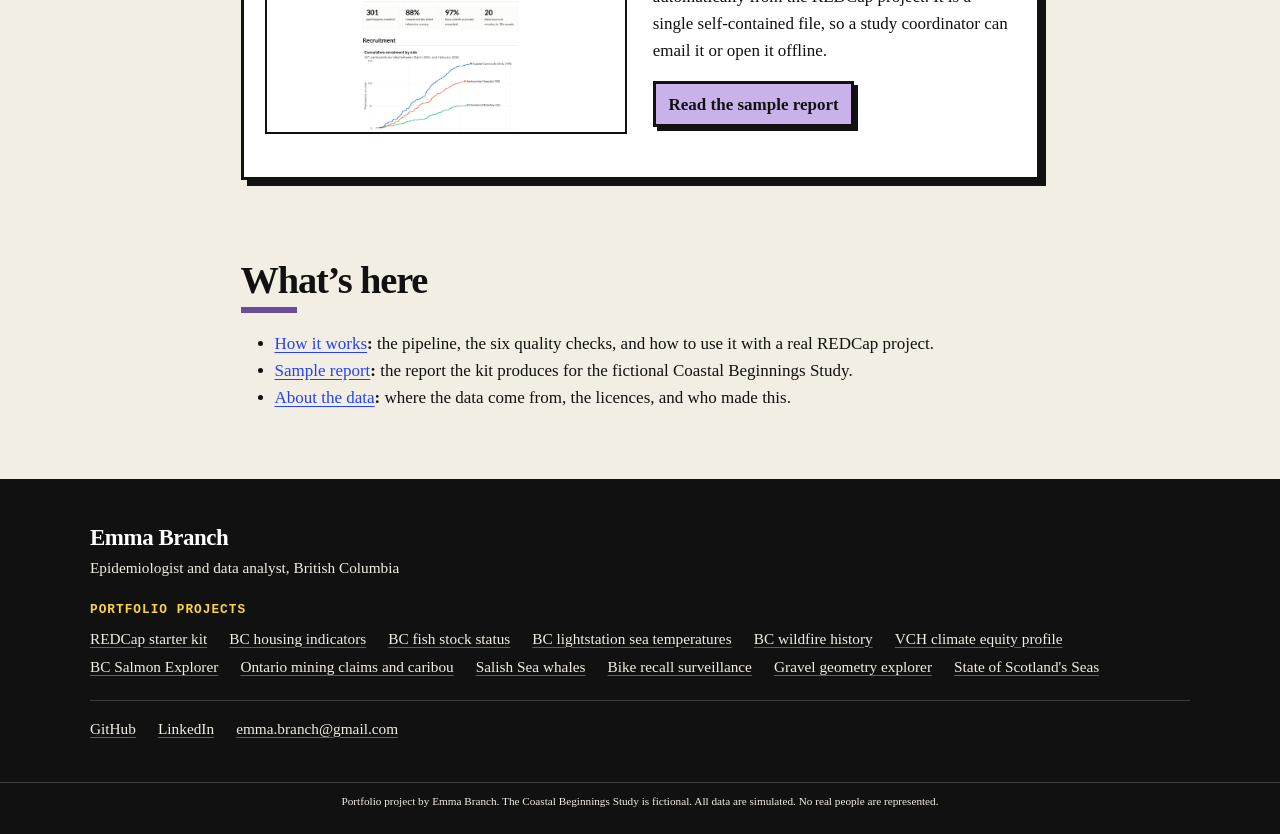
